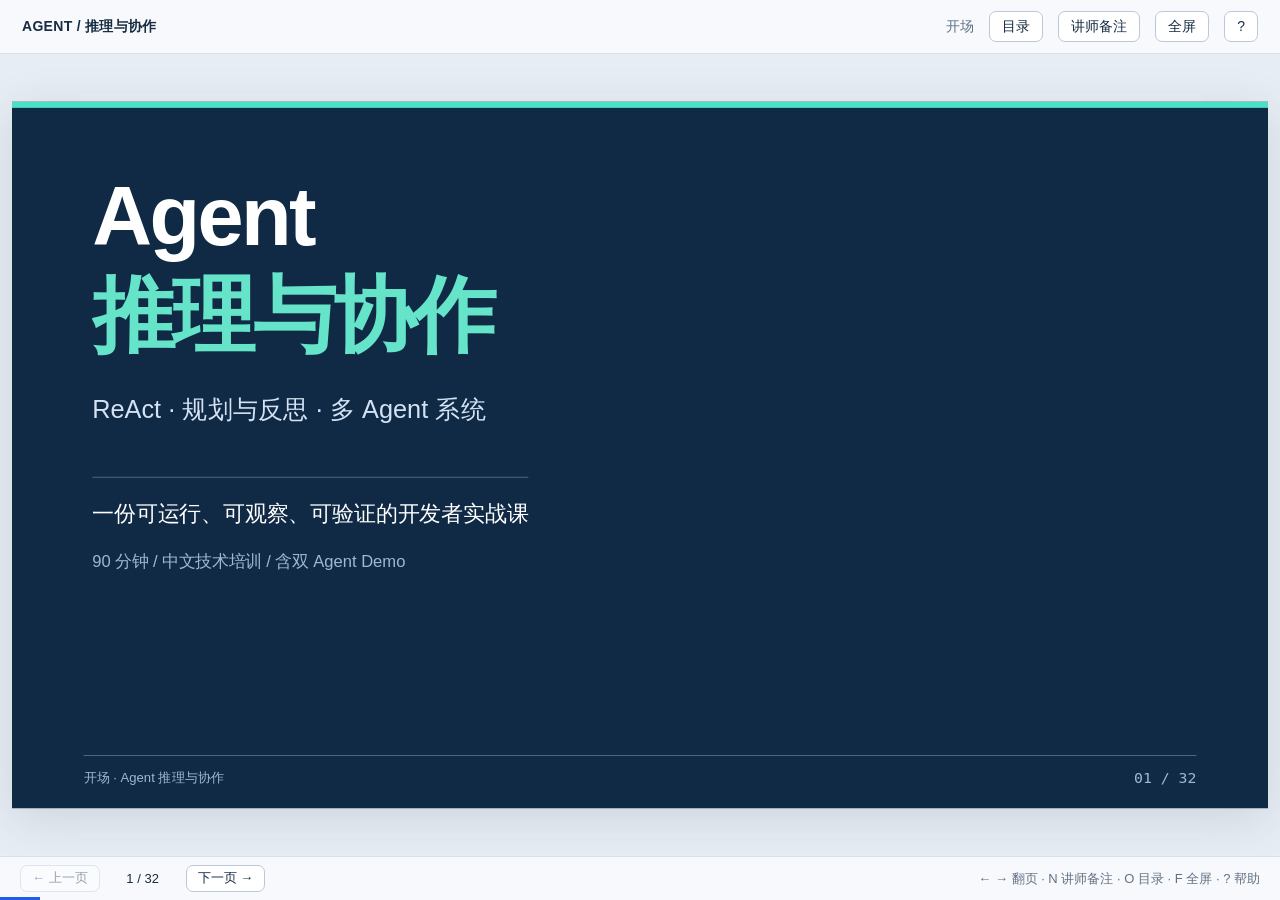
==== agent-training/index.html @ 29bb795a "Add Agent training slides and collaborative demo" ====
<!doctype html>
<html lang="zh-CN">
<head>
<meta charset="utf-8"><meta name="viewport" content="width=device-width,initial-scale=1">
<title>Agent 推理与协作 · 开发者实战课</title>
<style>
:root{--ink:#172c42;--blue:#215bea;--teal:#087f79;--muted:#627286;--line:#d7dfe8;--paper:#fff;--nav:#eef2f7;--stage-scale:1}
*{box-sizing:border-box}body{margin:0;background:#e7edf4;color:var(--ink);font-family:"Microsoft YaHei","PingFang SC","Noto Sans CJK SC",sans-serif}button,input{font:inherit}button,.file-button{border:1px solid #bac8d9;border-radius:7px;background:#fff;color:var(--ink);padding:9px 17px;cursor:pointer;font-size:18px;line-height:1.3}button:hover,.file-button:hover{background:#e9f0ff;border-color:var(--blue)}button:focus-visible,a:focus-visible,input:focus-visible{outline:3px solid #e69523;outline-offset:4px}button:disabled{opacity:.42;cursor:default}button.primary{background:var(--blue);color:white;border-color:var(--blue)}a{color:var(--blue);text-underline-offset:4px}code{font-family:Consolas,"Cascadia Code",monospace;background:#eef3f9;color:#21519c;padding:2px 6px;border-radius:3px;font-size:.88em}pre{font-size:23px;line-height:1.58;margin:18px 0 0;padding:27px 32px;background:#142c44;color:#edf4ff;border-radius:10px;white-space:pre-wrap;overflow-wrap:anywhere;tab-size:4}pre code{font:inherit;padding:0;color:inherit;background:none}h1,h2,h3,p{margin-top:0}h2{font-size:46px;line-height:1.28;margin-bottom:30px;letter-spacing:-1px}h3{font-size:29px;line-height:1.4;margin:0 0 16px}p{font-size:26px;line-height:1.65;margin-bottom:22px}small{font-size:.7em;font-weight:400}b,strong{font-weight:700}em{font-style:normal;color:var(--blue)}
.appbar{height:54px;display:flex;align-items:center;justify-content:space-between;padding:0 22px;font-size:14px;background:#f7f9fc;border-bottom:1px solid var(--line)}.brand{font-weight:700;letter-spacing:.3px}.appbar button{padding:5px 12px;font-size:14px;margin-left:6px}.bar-right{display:flex;align-items:center;gap:9px}#chapterLabel{color:var(--muted)}
#viewport{position:absolute;top:54px;bottom:44px;left:0;right:0;display:flex;align-items:center;justify-content:center;overflow:hidden}#stage{width:1440px;height:810px;flex-shrink:0;position:relative;transform:scale(var(--stage-scale));transform-origin:center;box-shadow:0 12px 50px #172c4220}.slide{position:absolute;inset:0;background:var(--paper);padding:64px 82px 64px;display:none;overflow:hidden}.slide.active{display:block}.slide::before{content:"";position:absolute;top:0;left:0;width:100%;height:7px;background:var(--blue)}.slide-content{height:627px;overflow:hidden}.slide-footer{position:absolute;bottom:25px;left:82px;right:82px;display:flex;align-items:center;justify-content:space-between;border-top:1px solid var(--line);padding-top:15px;font-size:15px;color:var(--muted);gap:20px}.slide-footer a{font-size:14px;color:var(--muted);margin-right:15px}.slide-num{font-family:Consolas,monospace;font-size:17px;white-space:nowrap}.lead{font-size:29px;line-height:1.6}.muted{color:var(--muted);font-size:22px}.foot{font-size:19px;color:var(--muted);margin-top:20px}.source-note{font-size:20px;line-height:1.6;color:#704f19;margin-top:25px}.takeaway{font-size:26px;border-left:5px solid var(--teal);padding:12px 0 12px 22px;margin-top:30px;margin-bottom:0;color:#174b54}.split{display:grid;grid-template-columns:1fr 1fr;gap:52px;margin-top:22px}.split>div{min-width:0}.split p{font-size:25px}.split pre{font-size:22px}.points{padding-left:28px;margin:22px 0 0}.points li{font-size:27px;line-height:1.62;padding-left:4px;margin-bottom:16px}.split .points li{font-size:26px}.points li::marker{color:var(--blue)}blockquote{font-size:35px;line-height:1.7;margin:28px 0 38px;padding:10px 0 10px 30px;border-left:5px solid var(--blue);font-weight:500;color:#234f89}
.cover{background:#102a45;color:white;padding:74px 92px}.cover::before{background:#4ae1c5}.cover .slide-content{height:630px}.cover-title{font-size:95px;line-height:1.2;letter-spacing:-3px;font-weight:750}.cover-title em{color:#66e4c9}.cover-sub{font-size:29px;margin-top:28px;color:#d3e2f4}.cover-line{font-size:25px;border-top:1px solid #537087;padding-top:25px;display:inline-block;margin-top:30px}.cover-meta{color:#9eb8d1;font-size:19px;margin-top:25px}.cover .slide-footer{color:#9eb8d1;border-color:#537087}.agenda{margin-top:12px}.agenda>div{display:flex;align-items:center;border-bottom:1px solid var(--line);padding:20px 0;gap:28px}.agenda span{font-size:30px;color:var(--blue);font-family:Consolas,monospace}.agenda strong{font-size:28px;flex:1}.agenda small{font-size:20px;color:var(--muted)}.agenda+p{margin-top:22px}
table{width:100%;border-collapse:collapse;margin-top:24px;font-size:24px;line-height:1.55;text-align:left}th{font-weight:600;padding:17px 18px;background:#eaf0fa;border-bottom:2px solid #9bb4df;color:#284a7d}td{padding:20px 18px;border-bottom:1px solid var(--line);vertical-align:top}tbody tr:last-child td{border-bottom:1px solid #b4c2d3}td:first-child{font-weight:600}.split table{font-size:24px;margin-top:0}.compare{font-size:23px;table-layout:fixed}.compare th:first-child{width:14%}.compare td{padding:18px 15px}.trace-table{font-size:24px}.trace-table td{padding:21px 14px}
.flow{display:flex;align-items:center;gap:20px;margin:42px 0}.node{flex:1;font-size:31px;font-weight:650;text-align:center;border-top:4px solid var(--blue);background:#f1f5fb;padding:31px 18px;line-height:1.5}.node small{font-size:21px;color:var(--muted)}.arrow{font-size:37px;color:#8195b1}.react-loop{display:flex;align-items:center;gap:23px;margin-top:48px}.react-loop>div{flex:1;padding:25px 28px;border-top:4px solid #c2d0e1;background:#f1f5fb;min-height:243px;transition:background .2s,border-color .2s}.react-loop>div.current{background:#e0f7ef;border-color:var(--teal)}.react-loop>div>span{color:var(--blue);font-family:Consolas,monospace;font-size:23px}.react-loop h3{font-size:34px;margin:12px 0}.react-loop p{font-size:25px;margin:0}.react-loop>b{font-size:35px;color:#8a9db4}.return-path{text-align:center;border-bottom:2px solid #92b6af;padding:20px;font-size:23px;color:var(--teal);margin:0 80px 24px}.interactive-line{display:flex;align-items:center;gap:22px;font-size:22px;min-height:54px}.interactive-line span{flex:1}.quiz{display:grid;gap:18px;margin-top:30px}.quiz button{text-align:left;font-size:28px;padding:24px 28px}.quiz button.correct{background:#e0f7ef;border-color:var(--teal)}.quiz button.wrong{background:#ffebe6;border-color:#c25442}.quiz-feedback{font-size:23px;color:var(--teal);margin-top:26px;min-height:70px}.revision{display:flex;align-items:center;gap:20px;margin:45px 0 35px}.revision>div{flex:1;border-top:4px solid var(--blue);padding:25px 0 0}.revision span{font:20px Consolas,monospace;color:var(--muted)}.revision h3{font-size:27px;margin-top:18px}.revision p{font-size:21px}.revision>b{color:var(--muted);font-size:30px}.memory-line{font-size:27px;color:var(--teal);border-bottom:2px solid #83b5ad;padding:0 0 24px;margin:15px 0 26px}.weak blockquote,.strong blockquote{font-size:29px;padding-left:21px;margin-top:30px}.weak{color:var(--muted)}.weak blockquote{border-color:#abb4bf;color:var(--muted)}.strong blockquote{border-color:var(--teal);color:#176458}.nest{border:2px solid #8ba9d0;padding:32px;margin-top:27px}.nest>h3{color:#234f89}.nest h3 small{font-size:23px;margin-left:20px}.nest>div{background:#edf5ff;margin:27px 0;padding:28px 30px;border-left:5px solid var(--blue)}.nest p{font-size:26px;margin:0}.nest footer{font-size:24px;color:var(--teal)}
.topology,.hierarchy{margin:40px 50px 32px;text-align:center}.top-node{background:#173d66;color:white;padding:21px 30px;font-size:29px;line-height:1.4;width:55%;margin:auto}.top-node small{font-size:21px;color:#d1e1f0}.tree-line{font-size:42px;color:#7e98b8;display:flex;justify-content:space-around;margin:8px 0}.leaves{display:flex;gap:35px}.leaves>div{flex:1;padding:23px;background:#ecf2fa;border-bottom:3px solid var(--blue);font-size:28px}.teams{display:flex;gap:50px;margin-top:42px;border-top:2px solid #86a2c4;padding-top:28px}.teams>div{flex:1;background:#edf3fa;padding:25px}.teams p{font-size:24px;margin:0}.handoff-label{font-size:26px;color:var(--teal);border-bottom:2px solid #a8c6c0;padding-bottom:23px;margin-bottom:26px}.selection>div{padding:25px 0;border-bottom:1px solid var(--line)}.selection strong{font-size:29px;display:block;margin-bottom:12px}.selection span{font-size:25px;color:var(--muted)}.checklist{list-style:none;counter-reset:check;padding:0;margin-top:30px}.checklist li{counter-increment:check;display:flex;align-items:center;gap:30px;padding:21px 0;border-bottom:1px solid var(--line)}.checklist li::before{content:"0" counter(check);font:29px Consolas;color:var(--blue)}.checklist b{font-size:28px;width:140px}.checklist span{font-size:26px}.numbers{display:flex;gap:35px;margin:26px 0 24px}.numbers>div{flex:1;border-left:3px solid var(--blue);padding-left:24px}.numbers small{display:block;font-size:21px;color:var(--muted);margin-bottom:11px}.numbers strong{font-size:49px;white-space:nowrap;letter-spacing:-1px}.numbers i{font-style:normal;font-size:25px;font-weight:400;color:var(--muted)}.numbers+table{font-size:23px}.numbers+table td{padding:14px 18px}.exercise{background:#edf4fc;border-left:5px solid var(--blue);padding:27px 30px;margin-top:20px}.exercise>span{font-size:20px;color:var(--blue)}.exercise h3{font-size:32px;margin:15px 0}.exercise p{font-size:25px;margin:0}.references{display:grid;grid-template-columns:1fr 1fr;column-gap:42px;row-gap:20px;margin-top:32px}.references>a{display:flex;gap:17px;padding:26px 0;border-bottom:1px solid var(--line);align-items:flex-start;text-decoration:none}.references span{font:23px Consolas;color:var(--muted)}.references strong{font-size:25px}.references small{display:block;font-size:20px;color:var(--muted);margin-top:13px;line-height:1.55}.references b{font-size:27px;margin-left:auto}
.demo-controls{display:flex;align-items:center;gap:13px;margin:0 0 13px;font-size:21px}.demo-controls input[type=checkbox]{width:20px;height:20px;accent-color:var(--blue)}.demo-controls label{display:flex;align-items:center;gap:7px}.file-button{position:relative;overflow:hidden;display:inline-flex}.file-button input{position:absolute;inset:0;opacity:0;width:100%;cursor:pointer}.demo-status{font-size:19px;line-height:1.5;margin:0 0 16px;color:var(--teal);min-height:28px}.demo-layout{display:grid;grid-template-columns:350px 1fr;gap:20px;height:355px}.event-list{overflow:auto;background:#edf2f8;border:1px solid #d7e0eb;padding:9px;border-radius:8px}.event-list button{display:block;width:100%;margin-bottom:7px;text-align:left;font-size:17px;padding:11px;border-color:transparent}.event-list button.selected{background:#215bea;color:white}.event-detail{min-width:0;background:#142c44;border-radius:8px;padding:18px 22px;color:#fff}.event-detail>div{font-size:22px;border-bottom:1px solid #46627d;padding-bottom:14px}.event-detail pre{height:265px;overflow:auto;font-size:19px;line-height:1.5;margin:12px 0 0;padding:0;border-radius:0}.demo-bottom{display:flex;gap:12px;align-items:center;margin-top:16px}.demo-bottom>span{margin-left:auto;font:20px Consolas;color:var(--muted)}
.bottom-bar{height:44px;position:fixed;bottom:0;left:0;right:0;background:#f7f9fc;border-top:1px solid var(--line);display:flex;align-items:center;gap:12px;padding:0 20px;font-size:13px;color:var(--muted)}.bottom-bar button{font-size:13px;padding:4px 11px}.bottom-bar .shortcuts{margin-left:auto}.progress{position:fixed;bottom:0;left:0;height:3px;background:var(--blue);transition:width .15s}#pageNumber{width:62px;text-align:center;color:var(--ink)}dialog{border:1px solid #b8c8dc;border-radius:12px;box-shadow:0 25px 80px #102a4555;padding:26px;color:var(--ink);width:min(850px,94vw);max-height:85vh}dialog::backdrop{background:#102a4599}dialog h2{font-size:24px;letter-spacing:0;margin:0}dialog header{display:flex;align-items:center;justify-content:space-between;margin-bottom:20px}dialog header button{font-size:15px}#tocList{display:grid;grid-template-columns:1fr 1fr;gap:8px}#tocList button{font-size:14px;text-align:left;padding:10px}#tocList button[aria-current=true]{background:#215bea;color:#fff}#notesText{font-size:19px;line-height:1.85;white-space:pre-wrap}#notesSources{font-size:14px;line-height:1.8;margin-top:18px}#notesSources a{display:block}.help-grid{font-size:18px;line-height:2}.hidden{display:none!important}
@media(prefers-reduced-motion:reduce){*{transition:none!important}}@media(max-width:650px){.brand{font-size:12px}.appbar{padding:0 9px}.bar-right{gap:2px}.appbar button{font-size:12px;padding:5px 8px;margin-left:3px}#chapterLabel,.shortcuts{display:none}#tocList{grid-template-columns:1fr}.bottom-bar{padding:0 8px;gap:7px}}@media print{
@page{size:15in 8.4375in;margin:0}
body{background:white}.appbar,.bottom-bar,.progress,dialog{display:none!important}
#viewport{position:static;display:block;overflow:visible}
#stage{transform:none!important;box-shadow:none;width:1440px;height:auto}
.slide,.slide.active{position:relative;display:block!important;width:1440px;height:810px;page-break-after:always;break-after:page;overflow:hidden}
.slide:last-child{page-break-after:auto;break-after:auto}
.interactive-line,.demo-controls,.demo-bottom{visibility:hidden}
*{-webkit-print-color-adjust:exact;print-color-adjust:exact;transition:none!important}
}
</style>
</head>
<body>
<header class="appbar"><div class="brand">AGENT / 推理与协作</div><div class="bar-right"><span id="chapterLabel"></span><button id="tocBtn">目录</button><button id="notesBtn">讲师备注</button><button id="fullBtn">全屏</button><button id="helpBtn" aria-label="快捷键帮助">?</button></div></header>
<div id="viewport"><main id="stage" aria-label="培训演示文稿"><section class="slide cover" aria-label="1. Agent 推理与协作"><div class="slide-content"><div class="cover-title">Agent<br><em>推理与协作</em></div><p class="cover-sub">ReAct · 规划与反思 · 多 Agent 系统</p><div class="cover-line">一份可运行、可观察、可验证的开发者实战课</div><div class="cover-meta">90 分钟 / 中文技术培训 / 含双 Agent Demo</div></div><footer class="slide-footer"><div>开场 · Agent 推理与协作</div><span class="slide-num">01 / 32</span></footer></section>
<section class="slide " aria-label="2. 本次培训的学习路径"><div class="slide-content"><h2>本次培训的学习路径</h2><div class="agenda"><div><span>01</span><strong>ReAct：看见决策循环</strong><small>25 min</small></div><div><span>02</span><strong>规划与反思：让执行可修正</strong><small>15 min</small></div><div><span>03</span><strong>多 Agent：组织角色与状态</strong><small>15 min</small></div><div><span>04</span><strong>框架选型：比较工程取舍</strong><small>10 min</small></div><div><span>05</span><strong>双 Agent：现场运行与验收</strong><small>15 min</small></div></div><p class="muted">开场 5 分钟 · 练习与讨论 5 分钟</p></div><footer class="slide-footer"><div>开场 · Agent 推理与协作</div><span class="slide-num">02 / 32</span></footer></section>
<section class="slide " aria-label="3. 贯穿案例：订单分析助手"><div class="slide-content"><h2>贯穿案例：订单分析助手</h2><p class="lead">给你一份订单 CSV，回答：<b>已完成订单的净销售额是多少？各品类表现如何？</b></p><div class="split"><div><table class=""><thead><tr><th>字段</th><th>业务含义</th></tr></thead><tbody><tr><td>gross</td><td>订单原金额</td></tr><tr><td>refund</td><td>退款金额</td></tr><tr><td>status</td><td>completed / cancelled</td></tr></tbody></table></div><div><h3>验收条件</h3><ul class="points"><li>只统计 <code>completed</code></li><li>净销售额 = <code>gross − refund</code></li><li>保留订单 ID，结论能够复算</li></ul></div></div><p class="foot">数据为合成教学样本，金额单位：人民币。</p></div><footer class="slide-footer"><div>开场 · Agent 推理与协作</div><span class="slide-num">03 / 32</span></footer></section>
<section class="slide " aria-label="4. Agent 与预定义工作流"><div class="slide-content"><h2>Agent 与预定义工作流</h2><table class=""><thead><tr><th></th><th>预定义工作流</th><th>Agent</th></tr></thead><tbody><tr><td>下一步由谁决定</td><td>开发者预先编排</td><td>模型依据状态选择动作</td></tr><tr><td>适用任务</td><td>路径稳定、规则明确</td><td>步骤随证据变化</td></tr><tr><td>执行边界</td><td>显式分支与流程</td><td>也需要工具、预算与验收边界</td></tr></tbody></table><p class="takeaway">同一个系统可以同时包含固定流程与 Agent 决策。</p></div><footer class="slide-footer"><div><a href="https://docs.langchain.com/oss/python/langchain/multi-agent" target="_blank" rel="noopener">LangChain · Multi-agent ↗</a></div><span class="slide-num">04 / 32</span></footer></section>
<section class="slide " aria-label="5. Thought–Action–Observation 循环"><div class="slide-content"><h2>Thought–Action–Observation 循环</h2><div class="react-loop"><div data-phase="0"><span>01</span><h3>Thought</h3><p>根据目标与已有证据<br>选择下一步</p></div><b>→</b><div data-phase="1"><span>02</span><h3>Action</h3><p>提交有结构的<br>工具调用请求</p></div><b>→</b><div data-phase="2"><span>03</span><h3>Observation</h3><p>读取工具返回的<br>数据或错误</p></div></div><div class="return-path">Observation 更新上下文 ↶ 下一轮 Thought</div><div class="interactive-line"><button id="reactNext">逐步演示</button><span id="reactExplain" aria-live="polite">点击按钮，观察订单任务的第一轮。</span></div><p class="takeaway">有足够证据则回答；超预算或无法继续则停止。</p></div><footer class="slide-footer"><div><a href="https://arxiv.org/abs/2210.03629" target="_blank" rel="noopener">ReAct · ICLR 2023 ↗</a></div><span class="slide-num">05 / 32</span></footer></section>
<section class="slide " aria-label="6. Thought：形成下一步决策"><div class="slide-content"><h2>Thought：形成下一步决策</h2><blockquote>“还不知道 CSV 的实际字段。先检查结构，再决定如何计算。”</blockquote><ul class="points"><li>输入：用户目标、已知证据、当前约束</li><li>输出：下一步意图与简短决策摘要</li><li>判断：为什么这个动作有助于完成任务？</li></ul><p class="foot">课堂展示的是教学决策摘要，不是模型完整内部思维。</p></div><footer class="slide-footer"><div><a href="https://arxiv.org/abs/2210.03629" target="_blank" rel="noopener">ReAct · ICLR 2023 ↗</a></div><span class="slide-num">06 / 32</span></footer></section>
<section class="slide " aria-label="7. Action：模型请求，程序执行"><div class="slide-content"><h2>Action：模型请求，程序执行</h2><div class="split"><div><pre><code>{
  &quot;tool&quot;: &quot;aggregate&quot;,
  &quot;args&quot;: {
    &quot;gross_field&quot;: &quot;gross&quot;,
    &quot;refund_field&quot;: &quot;refund&quot;,
    &quot;status&quot;: &quot;completed&quot;
  }
}</code></pre></div><div><h3>运行时的责任</h3><ul class="points"><li>校验工具名称与参数</li><li>检查权限和执行预算</li><li>调用工具并捕获结果</li><li>保留可关联的调用记录</li></ul></div></div><p class="takeaway">生成工具调用 JSON ≠ 工具已经执行成功。</p></div><footer class="slide-footer"><div><a href="https://arxiv.org/abs/2210.03629" target="_blank" rel="noopener">ReAct · ICLR 2023 ↗</a></div><span class="slide-num">07 / 32</span></footer></section>
<section class="slide " aria-label="8. Observation：把环境事实带回循环"><div class="slide-content"><h2>Observation：把环境事实带回循环</h2><div class="split"><div><h3>成功也是证据</h3><pre><code>{
  &quot;ok&quot;: true,
  &quot;fields&quot;: [&quot;order_id&quot;, &quot;category&quot;,
             &quot;gross&quot;, &quot;refund&quot;, &quot;status&quot;],
  &quot;rows&quot;: 8
}</code></pre></div><div><h3>失败同样是证据</h3><pre><code>{
  &quot;ok&quot;: false,
  &quot;error&quot;: &quot;字段 sales 不存在&quot;,
  &quot;available&quot;: [&quot;gross&quot;, &quot;refund&quot;, &quot;status&quot;]
}</code></pre></div></div><p class="takeaway">不能把工具错误改写成成功；外部文本也不能覆盖系统指令。</p></div><footer class="slide-footer"><div><a href="https://arxiv.org/abs/2210.03629" target="_blank" rel="noopener">ReAct · ICLR 2023 ↗</a></div><span class="slide-num">08 / 32</span></footer></section>
<section class="slide " aria-label="9. 一次完整的 ReAct 轨迹"><div class="slide-content"><h2>一次完整的 ReAct 轨迹</h2><table class="trace-table"><thead><tr><th>轮次</th><th>Thought 摘要</th><th>Action</th><th>Observation</th></tr></thead><tbody><tr><td>1</td><td>先核实数据结构</td><td>inspect({})</td><td>8 行；有 gross / refund</td></tr><tr><td>2</td><td>按完成状态计算净额</td><td>aggregate(…)</td><td>6 笔；净额 ¥2,650</td></tr><tr><td>3</td><td>引用结果形成报告</td><td>report({})</td><td>报告 + 订单证据</td></tr><tr><td>结束</td><td>验收条件满足</td><td>Finish</td><td>独立复算通过</td></tr></tbody></table><p class="takeaway">决策依赖上一轮返回；最终结果可以追溯到工具证据。</p></div><footer class="slide-footer"><div><a href="https://arxiv.org/abs/2210.03629" target="_blank" rel="noopener">ReAct · ICLR 2023 ↗</a></div><span class="slide-num">09 / 32</span></footer></section>
<section class="slide " aria-label="10. 最小控制循环"><div class="slide-content"><h2>最小控制循环</h2><pre><code>for step in range(MAX_STEPS):
    decision = agent.decide(goal, observations)
    if decision.is_final:
        return validate(decision.answer, evidence)

    call = validate_tool_call(decision.action)
    observation = tools.execute(call, timeout=30)
    observations.append(observation)

return stopped(&quot;预算耗尽，尚未完成&quot;)</code></pre><p class="foot">教学伪代码 · 状态更新、工具执行与终止条件由运行时落实。</p></div><footer class="slide-footer"><div><a href="https://arxiv.org/abs/2210.03629" target="_blank" rel="noopener">ReAct · ICLR 2023 ↗</a></div><span class="slide-num">10 / 32</span></footer></section>
<section class="slide " aria-label="11. 常见失败与停止策略"><div class="slide-content"><h2>常见失败与停止策略</h2><table class=""><thead><tr><th>现象</th><th>应对动作</th><th>结束条件</th></tr></thead><tbody><tr><td>参数或字段不匹配</td><td>返回 schema，修正请求</td><td>持续无进展则停止</td></tr><tr><td>工具暂时不可用</td><td>有限重试与退避</td><td>达到重试或时间预算</td></tr><tr><td>相同动作反复出现</td><td>检测重复，重新规划</td><td>无法获得新证据</td></tr><tr><td>工具结果不足</td><td>补充查询或请求信息</td><td>说明缺失，避免编造</td></tr></tbody></table><p class="takeaway">完成、失败、受控停止，是不同的状态。</p></div><footer class="slide-footer"><div><a href="https://arxiv.org/abs/2210.03629" target="_blank" rel="noopener">ReAct · ICLR 2023 ↗</a></div><span class="slide-num">11 / 32</span></footer></section>
<section class="slide " aria-label="12. 判断题：下一步应该做什么？"><div class="slide-content"><h2>判断题：下一步应该做什么？</h2><p class="lead">工具返回：<code>字段 sales 不存在；实际字段包含 gross、refund</code>。</p><div class="quiz" id="quiz"><button data-answer="a">A　继续用 sales 重试三次</button><button data-answer="b">B　结合字段证据修正调用，并重新计算</button><button data-answer="c">C　直接回复“销售额大约 3,000 元”</button></div><p id="quizFeedback" class="quiz-feedback" aria-live="polite">选择一个答案，再解释它如何利用 Observation。</p></div><footer class="slide-footer"><div><a href="https://arxiv.org/abs/2210.03629" target="_blank" rel="noopener">ReAct · ICLR 2023 ↗</a></div><span class="slide-num">12 / 32</span></footer></section>
<section class="slide " aria-label="13. Plan-and-Execute：先形成全局计划"><div class="slide-content"><h2>Plan-and-Execute：先形成全局计划</h2><div class="flow"><div class="node">Planner<br><small>分解目标与依赖</small></div><span class="arrow" aria-hidden="true">→</span><div class="node">Executor<br><small>完成当前子任务</small></div><span class="arrow" aria-hidden="true">→</span><div class="node">检查结果<br><small>完成 / 重规划</small></div></div><div class="split"><div><h3>计划回答</h3><ul class="points"><li>有哪些步骤？</li><li>步骤依赖什么？</li><li>每一步如何验收？</li></ul></div><div><h3>执行回答</h3><ul class="points"><li>当前步骤该用哪个工具？</li><li>结果是否满足条件？</li><li>需要把什么反馈给规划者？</li></ul></div></div></div><footer class="slide-footer"><div><a href="https://blog.langchain.com/planning-agents/" target="_blank" rel="noopener">LangChain · Plan-and-Execute ↗</a></div><span class="slide-num">13 / 32</span></footer></section>
<section class="slide " aria-label="14. 计划需要可执行的结构"><div class="slide-content"><h2>计划需要可执行的结构</h2><table class=""><thead><tr><th>ID</th><th>任务</th><th>依赖</th><th>完成标准</th></tr></thead><tbody><tr><td>S1</td><td>检查 CSV 结构</td><td>—</td><td>取得真实字段与行数</td></tr><tr><td>S2</td><td>计算净额与品类汇总</td><td>S1</td><td>有过滤口径、金额和订单 ID</td></tr><tr><td>S3</td><td>生成经营报告</td><td>S2</td><td>结论引用工具证据</td></tr></tbody></table><pre><code>{&quot;plan_version&quot;: 1, &quot;step_id&quot;: &quot;S2&quot;, &quot;status&quot;: &quot;pending&quot;, &quot;depends_on&quot;: [&quot;S1&quot;]}</code></pre><p class="foot">只有依赖满足的步骤才可执行；计划版本用于关联后续反馈。</p></div><footer class="slide-footer"><div><a href="https://blog.langchain.com/planning-agents/" target="_blank" rel="noopener">LangChain · Plan-and-Execute ↗</a></div><span class="slide-num">14 / 32</span></footer></section>
<section class="slide " aria-label="15. 什么时候重新规划？"><div class="slide-content"><h2>什么时候重新规划？</h2><div class="revision"><div><span>PLAN v1</span><h3>S2：按 sales 汇总</h3><p>未验证的字段假设</p></div><b>→</b><div><span>OBSERVATION</span><h3>sales 不存在</h3><p>环境反馈推翻原假设</p></div><b>→</b><div><span>PLAN v2</span><h3>S2：按 gross − refund</h3><p>保留已完成的 S1</p></div></div><ul class="points"><li>原假设被证据推翻</li><li>子任务产物不满足验收条件</li><li>目标或约束发生变化</li></ul></div><footer class="slide-footer"><div><a href="https://blog.langchain.com/planning-agents/" target="_blank" rel="noopener">LangChain · Plan-and-Execute ↗</a></div><span class="slide-num">15 / 32</span></footer></section>
<section class="slide " aria-label="16. Reflexion：把反馈变成可用经验"><div class="slide-content"><h2>Reflexion：把反馈变成可用经验</h2><div class="flow"><div class="node">Actor<br><small>完成一次尝试</small></div><span class="arrow" aria-hidden="true">→</span><div class="node">Evaluator<br><small>返回具体反馈</small></div><span class="arrow" aria-hidden="true">→</span><div class="node">Reflection<br><small>总结可执行修正</small></div></div><div class="memory-line">反思写入 episodic memory → 下一次尝试读取</div><p class="lead"><b>更新的是上下文中的语言记忆，不是模型权重。</b></p><p class="muted">反馈可以来自测试、环境得分、工具错误或其他评价信号。</p></div><footer class="slide-footer"><div><a href="https://arxiv.org/abs/2303.11366" target="_blank" rel="noopener">Reflexion · NeurIPS 2023 ↗</a></div><span class="slide-num">16 / 32</span></footer></section>
<section class="slide " aria-label="17. 有用的反思必须改变下一次行动"><div class="slide-content"><h2>有用的反思必须改变下一次行动</h2><div class="split"><div><div class="weak"><h3>信息不足的反思</h3><blockquote>“这次失败了，下次认真一点。”</blockquote><p>没有原因、证据或可执行修正。</p></div></div><div><div class="strong"><h3>可执行的反思</h3><blockquote>“把 sales 当成字段是未经验证的假设。下次依据 inspect 的实际字段，用 gross − refund 计算。”</blockquote></div></div></div><p class="takeaway">检查反思质量：失败点 → 支持证据 → 修正动作 → 再次验收。</p></div><footer class="slide-footer"><div><a href="https://arxiv.org/abs/2303.11366" target="_blank" rel="noopener">Reflexion · NeurIPS 2023 ↗</a></div><span class="slide-num">17 / 32</span></footer></section>
<section class="slide " aria-label="18. 三种机制可以嵌套组合"><div class="slide-content"><h2>三种机制可以嵌套组合</h2><div class="nest"><h3>Plan-and-Execute <small>全局：目标 → 子任务 → 验收</small></h3><div><h3>ReAct <small>局部：Thought → Action → Observation</small></h3><p>执行当前子任务，随工具证据选择下一步</p></div><footer>失败反馈 → Reflexion → 记忆 → 修订计划或下一次尝试</footer></div><p class="takeaway">规划提供结构，ReAct 连接环境，Reflexion 保留可复用的失败经验。</p></div><footer class="slide-footer"><div><a href="https://arxiv.org/abs/2210.03629" target="_blank" rel="noopener">ReAct · ICLR 2023 ↗</a><a href="https://blog.langchain.com/planning-agents/" target="_blank" rel="noopener">LangChain · Plan-and-Execute ↗</a><a href="https://arxiv.org/abs/2303.11366" target="_blank" rel="noopener">Reflexion · NeurIPS 2023 ↗</a></div><span class="slide-num">18 / 32</span></footer></section>
<section class="slide " aria-label="19. 什么时候值得拆成多个 Agent？"><div class="slide-content"><h2>什么时候值得拆成多个 Agent？</h2><div class="split"><div><h3>拆分的理由</h3><ul class="points"><li>知识、工具或权限边界不同</li><li>子任务可独立交付与验收</li><li>需要不同上下文或评价视角</li></ul></div><div><h3>需要付出的代价</h3><ul class="points"><li>更多模型调用与上下文传递</li><li>协调、重试与状态合并</li><li>更难定位错误与控制延迟</li></ul></div></div><p class="takeaway">先证明单 Agent 的瓶颈，再用多 Agent 解决具体问题。</p></div><footer class="slide-footer"><div><a href="https://docs.langchain.com/oss/python/langchain/multi-agent" target="_blank" rel="noopener">LangChain · Multi-agent ↗</a></div><span class="slide-num">19 / 32</span></footer></section>
<section class="slide " aria-label="20. Supervisor：集中分派与汇总"><div class="slide-content"><h2>Supervisor：集中分派与汇总</h2><div class="topology"><div class="top-node">Supervisor<br><small>分派任务 · 判断完成 · 汇总结果</small></div><div class="tree-line">↓<span>↓</span>↓</div><div class="leaves"><div>研究 Agent</div><div>数据 Agent</div><div>写作 Agent</div></div></div><div class="split"><div><p class=""><b>适合：</b>任务分工明确、需要统一出口。</p></div><div><p class=""><b>代价：</b>中央决策可能成为瓶颈；汇总时可能丢失细节。</p></div></div><p class="foot">返回结构化产物和证据引用，减少只靠对话转述。</p></div><footer class="slide-footer"><div><a href="https://docs.langchain.com/oss/python/langchain/multi-agent" target="_blank" rel="noopener">LangChain · Multi-agent ↗</a></div><span class="slide-num">20 / 32</span></footer></section>
<section class="slide " aria-label="21. 层次化：把团队作为协作单元"><div class="slide-content"><h2>层次化：把团队作为协作单元</h2><div class="hierarchy"><div class="top-node">总协调 Agent</div><div class="teams"><div><h3>研究组长</h3><p>检索 Agent　↔　核验 Agent</p></div><div><h3>交付组长</h3><p>编码 Agent　↔　测试 Agent</p></div></div></div><ul class="points"><li>上层分解跨团队目标，下层处理领域细节</li><li>团队间交换产物契约，减少传递完整历史</li><li>限制深度与调用预算，避免逐层放大成本</li></ul></div><footer class="slide-footer"><div><a href="https://docs.langchain.com/oss/python/langchain/multi-agent" target="_blank" rel="noopener">LangChain · Multi-agent ↗</a></div><span class="slide-num">21 / 32</span></footer></section>
<section class="slide " aria-label="22. Swarm：通过交接转移控制权"><div class="slide-content"><h2>Swarm：通过交接转移控制权</h2><div class="flow"><div class="node">接待 Agent</div><span class="arrow" aria-hidden="true">→</span><div class="node">领域 Agent</div><span class="arrow" aria-hidden="true">→</span><div class="node">处理 Agent</div></div><div class="handoff-label">handoff = 目标角色 + 当前任务 + 必要上下文 + 返回约定</div><div class="split"><div><h3>适用场景</h3><p class="">下一位专家随对话与任务状态变化，例如多领域服务。</p></div><div><h3>设计重点</h3><p class="">限制交接次数，定义状态归属，避免 A ↔ B 循环转交。</p></div></div><p class="foot">此处 Swarm 指协作模式；不等同于某个同名 SDK，也不表示必须全连接或并行。</p></div><footer class="slide-footer"><div><a href="https://docs.langchain.com/oss/python/langchain/multi-agent" target="_blank" rel="noopener">LangChain · Multi-agent ↗</a></div><span class="slide-num">22 / 32</span></footer></section>
<section class="slide " aria-label="23. Agent 间通信：用消息契约接力"><div class="slide-content"><h2>Agent 间通信：用消息契约接力</h2><div class="split"><div><pre><code>{
  &quot;run_id&quot;: &quot;run-01&quot;,
  &quot;task_id&quot;: &quot;S2&quot;,
  &quot;from&quot;: &quot;executor&quot;,
  &quot;to&quot;: &quot;planner&quot;,
  &quot;plan_version&quot;: 1,
  &quot;status&quot;: &quot;failed&quot;,
  &quot;error&quot;: &quot;unknown field: sales&quot;,
  &quot;evidence_ref&quot;: &quot;E09&quot;
}</code></pre></div><div><h3>接收方应该知道</h3><ul class="points"><li>这是哪次运行、哪个任务？</li><li>对应哪个计划版本？</li><li>结果、错误和证据在哪里？</li><li>应继续、修订还是停止？</li></ul></div></div></div><footer class="slide-footer"><div><a href="https://docs.langchain.com/oss/python/langchain/multi-agent" target="_blank" rel="noopener">LangChain · Multi-agent ↗</a></div><span class="slide-num">23 / 32</span></footer></section>
<section class="slide " aria-label="24. 共享状态：先定义谁能写什么"><div class="slide-content"><h2>共享状态：先定义谁能写什么</h2><table class=""><thead><tr><th>状态字段</th><th>主要写入者</th><th>合并或更新原则</th></tr></thead><tbody><tr><td>plan / plan_version</td><td>规划 Agent</td><td>以新版本替换，保留事件历史</td></tr><tr><td>observations / artifacts</td><td>执行运行时</td><td>追加证据，避免覆盖其他任务</td></tr><tr><td>reflection memory</td><td>规划 Agent</td><td>记录反馈、修正与适用范围</td></tr><tr><td>status / verified</td><td>调度器与校验器</td><td>统一结束条件，校验后才完成</td></tr></tbody></table><p class="takeaway">并发写入同一字段时，需要 reducer、版本检查或锁；聊天记录不替代状态模型。</p></div><footer class="slide-footer"><div><a href="https://docs.langchain.com/oss/python/langgraph/graph-api" target="_blank" rel="noopener">LangGraph · Graph API ↗</a></div><span class="slide-num">24 / 32</span></footer></section>
<section class="slide " aria-label="25. AutoGen / MetaGPT / LangGraph"><div class="slide-content"><h2>AutoGen / MetaGPT / LangGraph</h2><table class="compare"><thead><tr><th>维度</th><th>AutoGen</th><th>MetaGPT</th><th>LangGraph</th></tr></thead><tbody><tr><td>核心抽象</td><td>Agent、消息、团队</td><td>Role、Action、SOP</td><td>State、Node、Edge</td></tr><tr><td>常见用途</td><td>对话式团队与事件协作</td><td>按角色组织复杂交付</td><td>显式状态与可恢复编排</td></tr><tr><td>需重点掌握</td><td>终止、路由、API 代际</td><td>角色产物与流程约束</td><td>状态更新、分支与检查点</td></tr><tr><td>选型代价</td><td>维护现状与迁移路径</td><td>框架流程和依赖适配</td><td>显式编排带来更多设计工作</td></tr></tbody></table><p class="source-note">核对日期：2026-09-10。AutoGen 官方仓库已标注维护模式，新项目建议评估 Microsoft Agent Framework。</p></div><footer class="slide-footer"><div><a href="https://github.com/microsoft/autogen" target="_blank" rel="noopener">AutoGen · 官方仓库 ↗</a><a href="https://github.com/FoundationAgents/MetaGPT" target="_blank" rel="noopener">MetaGPT · 官方仓库 ↗</a><a href="https://docs.langchain.com/oss/python/langgraph/overview" target="_blank" rel="noopener">LangGraph · 官方概览 ↗</a></div><span class="slide-num">25 / 32</span></footer></section>
<section class="slide " aria-label="26. 按照项目约束做选择"><div class="slide-content"><h2>按照项目约束做选择</h2><div class="selection"><div><strong>显式状态、分支、暂停恢复</strong><span>优先评估 LangGraph；设计检查点与副作用幂等。</span></div><div><strong>角色驱动、SOP 与交付产物</strong><span>评估 MetaGPT；确认流程适配与依赖环境。</span></div><div><strong>已有 AutoGen 系统或教学研究</strong><span>理解当前 API；新项目同步评估官方后继框架。</span></div></div><p class="takeaway">固定、短小、低变动任务，也可以直接使用函数与普通工作流。</p></div><footer class="slide-footer"><div><a href="https://github.com/microsoft/autogen" target="_blank" rel="noopener">AutoGen · 官方仓库 ↗</a><a href="https://github.com/FoundationAgents/MetaGPT" target="_blank" rel="noopener">MetaGPT · 官方仓库 ↗</a><a href="https://docs.langchain.com/oss/python/langgraph/overview" target="_blank" rel="noopener">LangGraph · 官方概览 ↗</a></div><span class="slide-num">26 / 32</span></footer></section>
<section class="slide " aria-label="27. 落地前的五个检查点"><div class="slide-content"><h2>落地前的五个检查点</h2><ol class="checklist"><li><b>正确性</b><span>有可复算的结果和独立验收</span></li><li><b>可控性</b><span>工具白名单、参数验证、权限边界</span></li><li><b>可终止</b><span>轮次、时间、费用与无进展阈值</span></li><li><b>可观察</b><span>任务、动作、证据与计划版本可关联</span></li><li><b>可恢复</b><span>检查点、幂等与部分成功处理</span></li></ol></div><footer class="slide-footer"><div>框架选型 · Agent 推理与协作</div><span class="slide-num">27 / 32</span></footer></section>
<section class="slide " aria-label="28. 双 Agent：规划与执行的职责边界"><div class="slide-content"><h2>双 Agent：规划与执行的职责边界</h2><div class="flow"><div class="node">规划 Agent<br><small>计划 + 反思 + 修订</small></div><span class="arrow" aria-hidden="true">→</span><div class="node">共享任务状态<br><small>计划版本 / 证据 / 记忆</small></div><span class="arrow" aria-hidden="true">→</span><div class="node">执行 Agent<br><small>当前步骤 + 工具选择</small></div></div><pre><code>python demo/server.py
# 浏览器打开 http://127.0.0.1:8765

# 也可直接在终端运行：
python demo/agents.py --inject-failure</code></pre><p class="source-note">默认：规则模拟模型决策 + 真实 CSV 工具执行。可选 Ollama 模式接入本地真实模型。</p></div><footer class="slide-footer"><div>现场 Demo · Agent 推理与协作</div><span class="slide-num">28 / 32</span></footer></section>
<section class="slide " aria-label="29. 现场运行：观察一次失败与修正"><div class="slide-content"><h2>现场运行：观察一次失败与修正</h2><div class="demo-controls"><label><input id="inject" type="checkbox" checked> 注入一次字段错误</label><button id="runDemo" class="primary">运行 Python Demo</button><button id="replayDemo">加载教学回放</button><label class="file-button">导入轨迹<input id="traceFile" type="file" accept=".json,application/json"></label></div><p id="demoStatus" class="demo-status" role="status">尚未运行。直接打开 HTML 时可使用已验证轨迹回放。</p><div class="demo-layout"><div class="event-list" id="eventList"></div><div class="event-detail"><div id="eventHeading">选择或逐步播放事件</div><pre id="eventPayload">运行后查看计划、动作、Observation 与反思。</pre></div></div><div class="demo-bottom"><button id="stepDemo" disabled>下一事件</button><button id="playDemo" disabled>自动播放</button><button id="downloadTrace" disabled>下载轨迹</button><span id="eventCounter">0 / 0</span></div></div><footer class="slide-footer"><div>现场 Demo · Agent 推理与协作</div><span class="slide-num">29 / 32</span></footer></section>
<section class="slide " aria-label="30. 结果验收与代码定位"><div class="slide-content"><h2>结果验收与代码定位</h2><div class="numbers"><div><small>已完成订单</small><strong>6 <i>笔</i></strong></div><div><small>净销售额</small><strong>¥2,650</strong></div><div><small>办公 / 数码</small><strong>1,450 <i>/</i> 1,200</strong></div></div><table class=""><thead><tr><th>代码入口</th><th>现场查看什么</th></tr></thead><tbody><tr><td>PlannerAgent.plan()</td><td>失败反馈如何形成反思与新计划</td></tr><tr><td>ExecutorAgent.decide()</td><td>当前步骤如何选择工具</td></tr><tr><td>ToolBox.call()</td><td>过滤、退款、字段校验如何执行</td></tr><tr><td>run() / verify()</td><td>状态如何流转，结果如何独立复算</td></tr></tbody></table><p class="foot">试一试：<code>python demo/agents.py --max-steps 1</code> → 受控停止，不输出成功报告。</p></div><footer class="slide-footer"><div>现场 Demo · Agent 推理与协作</div><span class="slide-num">30 / 32</span></footer></section>
<section class="slide " aria-label="31. 把机制迁移到你的任务"><div class="slide-content"><h2>把机制迁移到你的任务</h2><div class="exercise"><span>课后练习</span><h3>加入“地区维度”，并让错误可以被定位</h3><p>扩展数据与验收条件 → 调整计划 → 添加工具参数 → 测试失败修正</p></div><ul class="points"><li>什么步骤值得成为独立 Agent？</li><li>哪些证据必须写进共享状态？</li><li>如果评价器也错了，怎样避免错误反思？</li></ul><p class="takeaway">练习说明与参考解法见 README；先定义成功标准，再增加角色。</p></div><footer class="slide-footer"><div>练习与讨论 · Agent 推理与协作</div><span class="slide-num">31 / 32</span></footer></section>
<section class="slide " aria-label="32. 继续阅读与复习"><div class="slide-content"><h2>继续阅读与复习</h2><div class="references"><a href="https://arxiv.org/abs/2210.03629" target="_blank" rel="noopener"><span>01</span><div><strong>ReAct · ICLR 2023</strong><small>推理与行动交错的原始论文</small></div><b>↗</b></a><a href="https://arxiv.org/abs/2303.11366" target="_blank" rel="noopener"><span>02</span><div><strong>Reflexion · NeurIPS 2023</strong><small>语言反馈、反思与情景记忆</small></div><b>↗</b></a><a href="https://blog.langchain.com/planning-agents/" target="_blank" rel="noopener"><span>03</span><div><strong>LangChain · Plan-and-Execute</strong><small>规划者与执行器的架构示例</small></div><b>↗</b></a><a href="https://github.com/microsoft/autogen" target="_blank" rel="noopener"><span>04</span><div><strong>AutoGen · 官方仓库</strong><small>当前维护状态、AgentChat 与迁移提示</small></div><b>↗</b></a><a href="https://github.com/FoundationAgents/MetaGPT" target="_blank" rel="noopener"><span>05</span><div><strong>MetaGPT · 官方仓库</strong><small>角色、Action 与 SOP</small></div><b>↗</b></a><a href="https://docs.langchain.com/oss/python/langgraph/overview" target="_blank" rel="noopener"><span>06</span><div><strong>LangGraph · 官方概览</strong><small>状态图、持久执行与人工介入</small></div><b>↗</b></a></div><p class="foot">资料核对：2026-09-10 · 论文机制、框架特性与本课程工程建议已区分。</p></div><footer class="slide-footer"><div><a href="https://arxiv.org/abs/2210.03629" target="_blank" rel="noopener">ReAct · ICLR 2023 ↗</a><a href="https://arxiv.org/abs/2303.11366" target="_blank" rel="noopener">Reflexion · NeurIPS 2023 ↗</a><a href="https://blog.langchain.com/planning-agents/" target="_blank" rel="noopener">LangChain · Plan-and-Execute ↗</a><a href="https://github.com/microsoft/autogen" target="_blank" rel="noopener">AutoGen · 官方仓库 ↗</a><a href="https://github.com/FoundationAgents/MetaGPT" target="_blank" rel="noopener">MetaGPT · 官方仓库 ↗</a><a href="https://docs.langchain.com/oss/python/langgraph/overview" target="_blank" rel="noopener">LangGraph · 官方概览 ↗</a></div><span class="slide-num">32 / 32</span></footer></section></main></div>
<footer class="bottom-bar"><button id="prevBtn" aria-label="上一页">← 上一页</button><span id="pageNumber" aria-live="polite"></span><button id="nextBtn" aria-label="下一页">下一页 →</button><span class="shortcuts">← → 翻页 · N 讲师备注 · O 目录 · F 全屏 · ? 帮助</span></footer><div class="progress" id="progress"></div>
<dialog id="tocDialog"><header><h2>课程目录</h2><button data-close="tocDialog">关闭</button></header><div id="tocList"></div></dialog>
<dialog id="notesDialog"><header><h2 id="notesTitle">讲师备注</h2><button data-close="notesDialog">关闭</button></header><div id="notesText"></div><div id="notesSources"></div></dialog>
<dialog id="helpDialog"><header><h2>演示操作</h2><button data-close="helpDialog">关闭</button></header><div class="help-grid">← / ↑ / PageUp：上一页<br>→ / ↓ / 空格 / PageDown：下一页<br>Home / End：第一页 / 最后一页<br>O：目录　N：讲师备注　F：全屏<br>Esc：关闭弹窗或退出全屏<br>Ctrl+P：打印讲义（每页一张）<br><br>第 5 页：点击演示 ReAct 循环<br>第 12 页：互动判断题<br>第 29 页：本地 Python 运行、教学回放、JSON 轨迹导入<br><br>讲师备注会显示在当前屏幕，投影时请注意观众可见。</div></dialog>
<script>
'use strict';
const COURSE=[{"chapter": "开场", "title": "Agent 推理与协作", "body": "\u003cdiv class=\"cover-title\">Agent\u003cbr>\u003cem>推理与协作\u003c/em>\u003c/div>\u003cp class=\"cover-sub\">ReAct · 规划与反思 · 多 Agent 系统\u003c/p>\u003cdiv class=\"cover-line\">一份可运行、可观察、可验证的开发者实战课\u003c/div>\u003cdiv class=\"cover-meta\">90 分钟 / 中文技术培训 / 含双 Agent Demo\u003c/div>", "notes": "【开场，1 分钟】今天研究 Agent 怎样决定下一步、怎样从工具拿到证据，以及多个角色如何接力完成任务。重点是 ReAct。请学员带着一个问题听：如果某一步失败，我怎样判断问题出在模型决策、工具还是编排？培训默认大家了解 Python 函数与基本 LLM 调用，但不要求使用过任何 Agent 框架。说明课程以同一份合成订单数据贯穿，不把演示样本当作真实业务结论。", "sources": [], "layout": "cover"}, {"chapter": "开场", "title": "本次培训的学习路径", "body": "\u003cdiv class=\"agenda\">\u003cdiv>\u003cspan>01\u003c/span>\u003cstrong>ReAct：看见决策循环\u003c/strong>\u003csmall>25 min\u003c/small>\u003c/div>\u003cdiv>\u003cspan>02\u003c/span>\u003cstrong>规划与反思：让执行可修正\u003c/strong>\u003csmall>15 min\u003c/small>\u003c/div>\u003cdiv>\u003cspan>03\u003c/span>\u003cstrong>多 Agent：组织角色与状态\u003c/strong>\u003csmall>15 min\u003c/small>\u003c/div>\u003cdiv>\u003cspan>04\u003c/span>\u003cstrong>框架选型：比较工程取舍\u003c/strong>\u003csmall>10 min\u003c/small>\u003c/div>\u003cdiv>\u003cspan>05\u003c/span>\u003cstrong>双 Agent：现场运行与验收\u003c/strong>\u003csmall>15 min\u003c/small>\u003c/div>\u003c/div>\u003cp class=\"muted\">开场 5 分钟 · 练习与讨论 5 分钟\u003c/p>", "notes": "【2 分钟】先预告学习结果：能画出 Thought–Action–Observation，能区分局部动作和全局计划，能设计失败修正，能解释三类协作架构，最后能跑通双 Agent 的任务。ReAct 占最多时间，因为它既能独立运行，也可以放进规划执行体系的执行器中。介绍 90 分钟分配；若只有 60 分钟，合并 6–8 页、简讲 14 和 23–24 页，保留完整 Demo。", "sources": [], "layout": ""}, {"chapter": "开场", "title": "贯穿案例：订单分析助手", "body": "\u003cp class=\"lead\">给你一份订单 CSV，回答：\u003cb>已完成订单的净销售额是多少？各品类表现如何？\u003c/b>\u003c/p>\u003cdiv class=\"split\">\u003cdiv>\u003ctable class=\"\">\u003cthead>\u003ctr>\u003cth>字段\u003c/th>\u003cth>业务含义\u003c/th>\u003c/tr>\u003c/thead>\u003ctbody>\u003ctr>\u003ctd>gross\u003c/td>\u003ctd>订单原金额\u003c/td>\u003c/tr>\u003ctr>\u003ctd>refund\u003c/td>\u003ctd>退款金额\u003c/td>\u003c/tr>\u003ctr>\u003ctd>status\u003c/td>\u003ctd>completed / cancelled\u003c/td>\u003c/tr>\u003c/tbody>\u003c/table>\u003c/div>\u003cdiv>\u003ch3>验收条件\u003c/h3>\u003cul class=\"points\">\u003cli>只统计 \u003ccode>completed\u003c/code>\u003c/li>\u003cli>净销售额 = \u003ccode>gross − refund\u003c/code>\u003c/li>\u003cli>保留订单 ID，结论能够复算\u003c/li>\u003c/ul>\u003c/div>\u003c/div>\u003cp class=\"foot\">数据为合成教学样本，金额单位：人民币。\u003c/p>", "notes": "【2 分钟】先让学员说出任务里容易遗漏的条件：取消订单是否计入？退款如何处理？净销售额是不是利润？把这些转成可检验的成功标准，而不是只要求生成一段漂亮中文。告知数据有 8 行，但先不公布正确答案；后面用真实工具算出来。强调工具与校验器负责数值，模型可以负责选择动作和解释结果。", "sources": [], "layout": ""}, {"chapter": "ReAct", "title": "Agent 与预定义工作流", "body": "\u003ctable class=\"\">\u003cthead>\u003ctr>\u003cth>\u003c/th>\u003cth>预定义工作流\u003c/th>\u003cth>Agent\u003c/th>\u003c/tr>\u003c/thead>\u003ctbody>\u003ctr>\u003ctd>下一步由谁决定\u003c/td>\u003ctd>开发者预先编排\u003c/td>\u003ctd>模型依据状态选择动作\u003c/td>\u003c/tr>\u003ctr>\u003ctd>适用任务\u003c/td>\u003ctd>路径稳定、规则明确\u003c/td>\u003ctd>步骤随证据变化\u003c/td>\u003c/tr>\u003ctr>\u003ctd>执行边界\u003c/td>\u003ctd>显式分支与流程\u003c/td>\u003ctd>也需要工具、预算与验收边界\u003c/td>\u003c/tr>\u003c/tbody>\u003c/table>\u003cp class=\"takeaway\">同一个系统可以同时包含固定流程与 Agent 决策。\u003c/p>", "notes": "【2 分钟】先澄清词义：函数叫 Agent 并不自动产生智能；关键在于是否有依据状态作决策的机制。固定的 CSV 计算本身用程序更直接，选它做案例是为了让证据可核对。生产系统经常混合二者，例如先固定鉴权，再让模型选查询工具，最后由确定性规则验收。提问：如果只需要每晚固定汇总订单，真的需要多 Agent 吗？预期回答是不一定。", "sources": [["LangChain · Multi-agent", "https://docs.langchain.com/oss/python/langchain/multi-agent"]], "layout": ""}, {"chapter": "ReAct", "title": "Thought–Action–Observation 循环", "body": "\u003cdiv class=\"react-loop\">\u003cdiv data-phase=\"0\">\u003cspan>01\u003c/span>\u003ch3>Thought\u003c/h3>\u003cp>根据目标与已有证据\u003cbr>选择下一步\u003c/p>\u003c/div>\u003cb>→\u003c/b>\u003cdiv data-phase=\"1\">\u003cspan>02\u003c/span>\u003ch3>Action\u003c/h3>\u003cp>提交有结构的\u003cbr>工具调用请求\u003c/p>\u003c/div>\u003cb>→\u003c/b>\u003cdiv data-phase=\"2\">\u003cspan>03\u003c/span>\u003ch3>Observation\u003c/h3>\u003cp>读取工具返回的\u003cbr>数据或错误\u003c/p>\u003c/div>\u003c/div>\u003cdiv class=\"return-path\">Observation 更新上下文 ↶ 下一轮 Thought\u003c/div>\u003cdiv class=\"interactive-line\">\u003cbutton id=\"reactNext\">逐步演示\u003c/button>\u003cspan id=\"reactExplain\" aria-live=\"polite\">点击按钮，观察订单任务的第一轮。\u003c/span>\u003c/div>\u003cp class=\"takeaway\">有足够证据则回答；超预算或无法继续则停止。\u003c/p>", "notes": "【4 分钟，重点】逐次点击按钮。第一次显示决策摘要：不知道字段，先检查；第二次是 inspect({})；第三次得到真实字段列表。再点一次，说明新的 Thought 必须利用 Observation，而不是机械重复最初请求。ReAct 原始论文强调推理与行动交错，行动能访问外部环境，证据反过来修订计划。图中环不是无限循环：右侧必须有成功出口与受控停止出口。可请学员复述三步分别由模型还是运行时负责。", "sources": [["ReAct · ICLR 2023", "https://arxiv.org/abs/2210.03629"]], "layout": ""}, {"chapter": "ReAct", "title": "Thought：形成下一步决策", "body": "\u003cblockquote>“还不知道 CSV 的实际字段。先检查结构，再决定如何计算。”\u003c/blockquote>\u003cul class=\"points\">\u003cli>输入：用户目标、已知证据、当前约束\u003c/li>\u003cli>输出：下一步意图与简短决策摘要\u003c/li>\u003cli>判断：为什么这个动作有助于完成任务？\u003c/li>\u003c/ul>\u003cp class=\"foot\">课堂展示的是教学决策摘要，不是模型完整内部思维。\u003c/p>", "notes": "【2 分钟】Thought 的价值是把目标与动作联系起来，不是要求模型输出越长越好的思维文本。现代应用往往只记录可审计的简短说明、动作和证据，不需要暴露完整内部推理。这里的引用是人为编写的教学摘要。区分“应该检查字段”与“字段一定叫 sales”：前者是合理行动意图，后者是还未验证的假设。请学员说出此时已知和未知的内容。", "sources": [["ReAct · ICLR 2023", "https://arxiv.org/abs/2210.03629"]], "layout": ""}, {"chapter": "ReAct", "title": "Action：模型请求，程序执行", "body": "\u003cdiv class=\"split\">\u003cdiv>\u003cpre>\u003ccode>{\n  &quot;tool&quot;: &quot;aggregate&quot;,\n  &quot;args&quot;: {\n    &quot;gross_field&quot;: &quot;gross&quot;,\n    &quot;refund_field&quot;: &quot;refund&quot;,\n    &quot;status&quot;: &quot;completed&quot;\n  }\n}\u003c/code>\u003c/pre>\u003c/div>\u003cdiv>\u003ch3>运行时的责任\u003c/h3>\u003cul class=\"points\">\u003cli>校验工具名称与参数\u003c/li>\u003cli>检查权限和执行预算\u003c/li>\u003cli>调用工具并捕获结果\u003c/li>\u003cli>保留可关联的调用记录\u003c/li>\u003c/ul>\u003c/div>\u003c/div>\u003cp class=\"takeaway\">生成工具调用 JSON ≠ 工具已经执行成功。\u003c/p>", "notes": "【3 分钟】逐项解释工具名、字段和过滤条件。模型只提出请求，宿主程序负责真正执行。一个完整工具定义不仅有名称，还应包含参数 schema、用途与返回值。本例只允许 inspect、aggregate、report，不接收文件路径，也不执行模型生成的任意代码。问学员：模型回复“我已经读取了 CSV”算不算成功？答案要看实际工具返回与日志。", "sources": [["ReAct · ICLR 2023", "https://arxiv.org/abs/2210.03629"]], "layout": ""}, {"chapter": "ReAct", "title": "Observation：把环境事实带回循环", "body": "\u003cdiv class=\"split\">\u003cdiv>\u003ch3>成功也是证据\u003c/h3>\u003cpre>\u003ccode>{\n  &quot;ok&quot;: true,\n  &quot;fields&quot;: [&quot;order_id&quot;, &quot;category&quot;,\n             &quot;gross&quot;, &quot;refund&quot;, &quot;status&quot;],\n  &quot;rows&quot;: 8\n}\u003c/code>\u003c/pre>\u003c/div>\u003cdiv>\u003ch3>失败同样是证据\u003c/h3>\u003cpre>\u003ccode>{\n  &quot;ok&quot;: false,\n  &quot;error&quot;: &quot;字段 sales 不存在&quot;,\n  &quot;available&quot;: [&quot;gross&quot;, &quot;refund&quot;, &quot;status&quot;]\n}\u003c/code>\u003c/pre>\u003c/div>\u003c/div>\u003cp class=\"takeaway\">不能把工具错误改写成成功；外部文本也不能覆盖系统指令。\u003c/p>", "notes": "【3 分钟】这两个 JSON 是精简示意，实际日志可以包含更多字段。成功返回让模型知道能用什么；错误告诉模型当前策略哪里不成立。错误应保留具体原因和恢复所需的信息。外部网页或文档即使写着“忽略规则”，仍然只是待分析数据。Observation 也可能过时、为空或不完整，因此需要来源、时间与状态，而不是把任何工具文本都当作真理。", "sources": [["ReAct · ICLR 2023", "https://arxiv.org/abs/2210.03629"]], "layout": ""}, {"chapter": "ReAct", "title": "一次完整的 ReAct 轨迹", "body": "\u003ctable class=\"trace-table\">\u003cthead>\u003ctr>\u003cth>轮次\u003c/th>\u003cth>Thought 摘要\u003c/th>\u003cth>Action\u003c/th>\u003cth>Observation\u003c/th>\u003c/tr>\u003c/thead>\u003ctbody>\u003ctr>\u003ctd>1\u003c/td>\u003ctd>先核实数据结构\u003c/td>\u003ctd>inspect({})\u003c/td>\u003ctd>8 行；有 gross / refund\u003c/td>\u003c/tr>\u003ctr>\u003ctd>2\u003c/td>\u003ctd>按完成状态计算净额\u003c/td>\u003ctd>aggregate(…)\u003c/td>\u003ctd>6 笔；净额 ¥2,650\u003c/td>\u003c/tr>\u003ctr>\u003ctd>3\u003c/td>\u003ctd>引用结果形成报告\u003c/td>\u003ctd>report({})\u003c/td>\u003ctd>报告 + 订单证据\u003c/td>\u003c/tr>\u003ctr>\u003ctd>结束\u003c/td>\u003ctd>验收条件满足\u003c/td>\u003ctd>Finish\u003c/td>\u003ctd>独立复算通过\u003c/td>\u003c/tr>\u003c/tbody>\u003c/table>\u003cp class=\"takeaway\">决策依赖上一轮返回；最终结果可以追溯到工具证据。\u003c/p>", "notes": "【3 分钟】从上往下讲，明确不是一次 prompt 就凭空生成三个动作。每个动作后都把 Observation 加入状态。公布样本结果：办公 1450，数码 1200，总共 2650。最后一行 Finish 在实现中由确定性校验器批准；模型说“完成”还不够。这里的 report 是确定性工具生成文本，便于核对；真实应用可以让模型写解释，但数值和引用仍应校验。", "sources": [["ReAct · ICLR 2023", "https://arxiv.org/abs/2210.03629"]], "layout": ""}, {"chapter": "ReAct", "title": "最小控制循环", "body": "\u003cpre>\u003ccode>for step in range(MAX_STEPS):\n    decision = agent.decide(goal, observations)\n    if decision.is_final:\n        return validate(decision.answer, evidence)\n\n    call = validate_tool_call(decision.action)\n    observation = tools.execute(call, timeout=30)\n    observations.append(observation)\n\nreturn stopped(&quot;预算耗尽，尚未完成&quot;)\u003c/code>\u003c/pre>\u003cp class=\"foot\">教学伪代码 · 状态更新、工具执行与终止条件由运行时落实。\u003c/p>", "notes": "【3 分钟】用代码把前三页连接起来。agent.decide 是决策边界，validate_tool_call 是执行边界，observations 是反馈通道。伪代码没有展开异常处理；实际 Demo 捕获工具错误并进入重规划。让学员指出如果忘记 append 会发生什么：模型可能重复相同动作，因为它没有得到新证据。再问，如果去掉 MAX_STEPS，坏模型输出或重复错误可能导致无限消耗。", "sources": [["ReAct · ICLR 2023", "https://arxiv.org/abs/2210.03629"]], "layout": ""}, {"chapter": "ReAct", "title": "常见失败与停止策略", "body": "\u003ctable class=\"\">\u003cthead>\u003ctr>\u003cth>现象\u003c/th>\u003cth>应对动作\u003c/th>\u003cth>结束条件\u003c/th>\u003c/tr>\u003c/thead>\u003ctbody>\u003ctr>\u003ctd>参数或字段不匹配\u003c/td>\u003ctd>返回 schema，修正请求\u003c/td>\u003ctd>持续无进展则停止\u003c/td>\u003c/tr>\u003ctr>\u003ctd>工具暂时不可用\u003c/td>\u003ctd>有限重试与退避\u003c/td>\u003ctd>达到重试或时间预算\u003c/td>\u003c/tr>\u003ctr>\u003ctd>相同动作反复出现\u003c/td>\u003ctd>检测重复，重新规划\u003c/td>\u003ctd>无法获得新证据\u003c/td>\u003c/tr>\u003ctr>\u003ctd>工具结果不足\u003c/td>\u003ctd>补充查询或请求信息\u003c/td>\u003ctd>说明缺失，避免编造\u003c/td>\u003c/tr>\u003c/tbody>\u003c/table>\u003cp class=\"takeaway\">完成、失败、受控停止，是不同的状态。\u003c/p>", "notes": "【3 分钟】字段错误通常是策略问题，原样重试没有意义；网络瞬断可能适合退避重试，二者不能混为一谈。对有副作用的工具，重试还需要幂等键或结果核对。演示中的 --max-steps 1 会停止且返回非零退出码，不会生成成功报告。可以把最多工具步数、最多模型调用、总时间与费用都纳入预算。强调这些是工程设计建议，不是 ReAct 论文中自动赠送的功能。", "sources": [["ReAct · ICLR 2023", "https://arxiv.org/abs/2210.03629"]], "layout": ""}, {"chapter": "ReAct", "title": "判断题：下一步应该做什么？", "body": "\u003cp class=\"lead\">工具返回：\u003ccode>字段 sales 不存在；实际字段包含 gross、refund\u003c/code>。\u003c/p>\u003cdiv class=\"quiz\" id=\"quiz\">\u003cbutton data-answer=\"a\">A　继续用 sales 重试三次\u003c/button>\u003cbutton data-answer=\"b\">B　结合字段证据修正调用，并重新计算\u003c/button>\u003cbutton data-answer=\"c\">C　直接回复“销售额大约 3,000 元”\u003c/button>\u003c/div>\u003cp id=\"quizFeedback\" class=\"quiz-feedback\" aria-live=\"polite\">选择一个答案，再解释它如何利用 Observation。\u003c/p>", "notes": "【2 分钟】先让学员举手或投票，再点选。B 是本例的合理选择，但还需要确认 gross 的业务含义，不能只靠名字相似就换字段。A 没有利用新证据；C 没有计算依据。追问：如果工具只返回“发生错误”呢？恢复会更困难，因此好的工具错误信息是 Agent 能力的一部分。用这页过渡到计划修订：局部动作修正还可以进入更高层的任务计划。", "sources": [["ReAct · ICLR 2023", "https://arxiv.org/abs/2210.03629"]], "layout": ""}, {"chapter": "规划与反思", "title": "Plan-and-Execute：先形成全局计划", "body": "\u003cdiv class=\"flow\">\u003cdiv class=\"node\">Planner\u003cbr>\u003csmall>分解目标与依赖\u003c/small>\u003c/div>\u003cspan class=\"arrow\" aria-hidden=\"true\">→\u003c/span>\u003cdiv class=\"node\">Executor\u003cbr>\u003csmall>完成当前子任务\u003c/small>\u003c/div>\u003cspan class=\"arrow\" aria-hidden=\"true\">→\u003c/span>\u003cdiv class=\"node\">检查结果\u003cbr>\u003csmall>完成 / 重规划\u003c/small>\u003c/div>\u003c/div>\u003cdiv class=\"split\">\u003cdiv>\u003ch3>计划回答\u003c/h3>\u003cul class=\"points\">\u003cli>有哪些步骤？\u003c/li>\u003cli>步骤依赖什么？\u003c/li>\u003cli>每一步如何验收？\u003c/li>\u003c/ul>\u003c/div>\u003cdiv>\u003ch3>执行回答\u003c/h3>\u003cul class=\"points\">\u003cli>当前步骤该用哪个工具？\u003c/li>\u003cli>结果是否满足条件？\u003c/li>\u003cli>需要把什么反馈给规划者？\u003c/li>\u003c/ul>\u003c/div>\u003c/div>", "notes": "【3 分钟】ReAct 可以边执行边调整局部行动；Plan-and-Execute 把全局拆解显式提出来。不是任何任务都需要预先写十条计划，一步可完成的事情通常不值得增加规划调用。规划者可以较少调用，执行者可以使用较便宜的模型或确定性工具，但是否更省钱要实测，不能保证。我们的执行 Agent 仍可以采用 ReAct，因此两者不是互斥方案。", "sources": [["LangChain · Plan-and-Execute", "https://blog.langchain.com/planning-agents/"]], "layout": ""}, {"chapter": "规划与反思", "title": "计划需要可执行的结构", "body": "\u003ctable class=\"\">\u003cthead>\u003ctr>\u003cth>ID\u003c/th>\u003cth>任务\u003c/th>\u003cth>依赖\u003c/th>\u003cth>完成标准\u003c/th>\u003c/tr>\u003c/thead>\u003ctbody>\u003ctr>\u003ctd>S1\u003c/td>\u003ctd>检查 CSV 结构\u003c/td>\u003ctd>—\u003c/td>\u003ctd>取得真实字段与行数\u003c/td>\u003c/tr>\u003ctr>\u003ctd>S2\u003c/td>\u003ctd>计算净额与品类汇总\u003c/td>\u003ctd>S1\u003c/td>\u003ctd>有过滤口径、金额和订单 ID\u003c/td>\u003c/tr>\u003ctr>\u003ctd>S3\u003c/td>\u003ctd>生成经营报告\u003c/td>\u003ctd>S2\u003c/td>\u003ctd>结论引用工具证据\u003c/td>\u003c/tr>\u003c/tbody>\u003c/table>\u003cpre>\u003ccode>{&quot;plan_version&quot;: 1, &quot;step_id&quot;: &quot;S2&quot;, &quot;status&quot;: &quot;pending&quot;, &quot;depends_on&quot;: [&quot;S1&quot;]}\u003c/code>\u003c/pre>\u003cp class=\"foot\">只有依赖满足的步骤才可执行；计划版本用于关联后续反馈。\u003c/p>", "notes": "【2 分钟】“分析数据”过于含糊，需要可验证的输出契约。说明 S2 为什么依赖 S1：没有实际字段就容易猜错。S3 为什么依赖 S2：不能先写报告再找数字。表中 depends_on 是生产设计示意，最小 Demo 使用固定顺序和已完成步骤列表实现同样的前置关系。并发任务可用 DAG，但这里保持串行有助于课堂观察。", "sources": [["LangChain · Plan-and-Execute", "https://blog.langchain.com/planning-agents/"]], "layout": ""}, {"chapter": "规划与反思", "title": "什么时候重新规划？", "body": "\u003cdiv class=\"revision\">\u003cdiv>\u003cspan>PLAN v1\u003c/span>\u003ch3>S2：按 sales 汇总\u003c/h3>\u003cp>未验证的字段假设\u003c/p>\u003c/div>\u003cb>→\u003c/b>\u003cdiv>\u003cspan>OBSERVATION\u003c/span>\u003ch3>sales 不存在\u003c/h3>\u003cp>环境反馈推翻原假设\u003c/p>\u003c/div>\u003cb>→\u003c/b>\u003cdiv>\u003cspan>PLAN v2\u003c/span>\u003ch3>S2：按 gross − refund\u003c/h3>\u003cp>保留已完成的 S1\u003c/p>\u003c/div>\u003c/div>\u003cul class=\"points\">\u003cli>原假设被证据推翻\u003c/li>\u003cli>子任务产物不满足验收条件\u003c/li>\u003cli>目标或约束发生变化\u003c/li>\u003c/ul>", "notes": "【2 分钟】此页是故障场景的简化表示。强调不必全部从头再来：已检查的字段可以继续使用，但如果数据源发生变化就要重新检查。计划修订要更新版本，保留失败原因，避免执行器仍按旧计划执行。不要每完成一次工具调用就重规划，否则可能比单 Agent 更昂贵；根据依赖、风险和反馈选择检查点。", "sources": [["LangChain · Plan-and-Execute", "https://blog.langchain.com/planning-agents/"]], "layout": ""}, {"chapter": "规划与反思", "title": "Reflexion：把反馈变成可用经验", "body": "\u003cdiv class=\"flow\">\u003cdiv class=\"node\">Actor\u003cbr>\u003csmall>完成一次尝试\u003c/small>\u003c/div>\u003cspan class=\"arrow\" aria-hidden=\"true\">→\u003c/span>\u003cdiv class=\"node\">Evaluator\u003cbr>\u003csmall>返回具体反馈\u003c/small>\u003c/div>\u003cspan class=\"arrow\" aria-hidden=\"true\">→\u003c/span>\u003cdiv class=\"node\">Reflection\u003cbr>\u003csmall>总结可执行修正\u003c/small>\u003c/div>\u003c/div>\u003cdiv class=\"memory-line\">反思写入 episodic memory → 下一次尝试读取\u003c/div>\u003cp class=\"lead\">\u003cb>更新的是上下文中的语言记忆，不是模型权重。\u003c/b>\u003c/p>\u003cp class=\"muted\">反馈可以来自测试、环境得分、工具错误或其他评价信号。\u003c/p>", "notes": "【3 分钟】按原论文介绍 Actor、评价与自我反思之间的分工。Reflexion 的关键是反思文本被保留，并实际影响下一次尝试；不是在同一段回答后附加“我会更努力”。语言反馈可来自外部，也可以内部模拟，但可靠的外部校验通常更容易审计。我们把反思职责放在规划 Agent，把评价放在确定性工具，仍然只有两个 Agent 角色。Demo 是简化教学实现，不是完整复现论文实验。", "sources": [["Reflexion · NeurIPS 2023", "https://arxiv.org/abs/2303.11366"]], "layout": ""}, {"chapter": "规划与反思", "title": "有用的反思必须改变下一次行动", "body": "\u003cdiv class=\"split\">\u003cdiv>\u003cdiv class=\"weak\">\u003ch3>信息不足的反思\u003c/h3>\u003cblockquote>“这次失败了，下次认真一点。”\u003c/blockquote>\u003cp>没有原因、证据或可执行修正。\u003c/p>\u003c/div>\u003c/div>\u003cdiv>\u003cdiv class=\"strong\">\u003ch3>可执行的反思\u003c/h3>\u003cblockquote>“把 sales 当成字段是未经验证的假设。下次依据 inspect 的实际字段，用 gross − refund 计算。”\u003c/blockquote>\u003c/div>\u003c/div>\u003c/div>\u003cp class=\"takeaway\">检查反思质量：失败点 → 支持证据 → 修正动作 → 再次验收。\u003c/p>", "notes": "【3 分钟】让学员比较两段反思。第二段明确错误发生在哪里，引用了哪一条证据，下一次行动怎样改变。反思也可能错误，因此不能把所有自我总结永久写进全局记忆；应标注任务范围、时间、证据与验证状态。这里的 memory 只属于一次运行，避免把一个数据集的字段映射当成所有数据集的规则。课后练习可以让学员写一条退款重复扣除的反思。", "sources": [["Reflexion · NeurIPS 2023", "https://arxiv.org/abs/2303.11366"]], "layout": ""}, {"chapter": "规划与反思", "title": "三种机制可以嵌套组合", "body": "\u003cdiv class=\"nest\">\u003ch3>Plan-and-Execute \u003csmall>全局：目标 → 子任务 → 验收\u003c/small>\u003c/h3>\u003cdiv>\u003ch3>ReAct \u003csmall>局部：Thought → Action → Observation\u003c/small>\u003c/h3>\u003cp>执行当前子任务，随工具证据选择下一步\u003c/p>\u003c/div>\u003cfooter>失败反馈 → Reflexion → 记忆 → 修订计划或下一次尝试\u003c/footer>\u003c/div>\u003cp class=\"takeaway\">规划提供结构，ReAct 连接环境，Reflexion 保留可复用的失败经验。\u003c/p>", "notes": "【2 分钟】用嵌套图收束三个概念。问学员：能否只用 ReAct？可以。能否让计划执行器是普通程序？可以。反思是否总能提高效果？不保证，错误反思会强化坏策略，仍需实验与校验。强调这是一种组合方案，不是必须同时使用全部机制的标准答案。接下来把规划与执行职责拆给两个角色，就自然进入多 Agent。", "sources": [["ReAct · ICLR 2023", "https://arxiv.org/abs/2210.03629"], ["LangChain · Plan-and-Execute", "https://blog.langchain.com/planning-agents/"], ["Reflexion · NeurIPS 2023", "https://arxiv.org/abs/2303.11366"]], "layout": ""}, {"chapter": "多 Agent", "title": "什么时候值得拆成多个 Agent？", "body": "\u003cdiv class=\"split\">\u003cdiv>\u003ch3>拆分的理由\u003c/h3>\u003cul class=\"points\">\u003cli>知识、工具或权限边界不同\u003c/li>\u003cli>子任务可独立交付与验收\u003c/li>\u003cli>需要不同上下文或评价视角\u003c/li>\u003c/ul>\u003c/div>\u003cdiv>\u003ch3>需要付出的代价\u003c/h3>\u003cul class=\"points\">\u003cli>更多模型调用与上下文传递\u003c/li>\u003cli>协调、重试与状态合并\u003c/li>\u003cli>更难定位错误与控制延迟\u003c/li>\u003c/ul>\u003c/div>\u003c/div>\u003cp class=\"takeaway\">先证明单 Agent 的瓶颈，再用多 Agent 解决具体问题。\u003c/p>", "notes": "【2 分钟】拆角色不是给相同 prompt 改几个名字。可以举客服检索与退款执行具有不同权限、研究与审稿具有不同上下文的例子。两名 Agent 可以使用同一个底层模型，差别来自指令、工具和状态；也可以使用不同模型。额外角色能改善任务隔离，但会增加 token、延迟和错误面。这里的选择建议是工程判断，不是保证性能提升的结论。", "sources": [["LangChain · Multi-agent", "https://docs.langchain.com/oss/python/langchain/multi-agent"]], "layout": ""}, {"chapter": "多 Agent", "title": "Supervisor：集中分派与汇总", "body": "\u003cdiv class=\"topology\">\u003cdiv class=\"top-node\">Supervisor\u003cbr>\u003csmall>分派任务 · 判断完成 · 汇总结果\u003c/small>\u003c/div>\u003cdiv class=\"tree-line\">↓\u003cspan>↓\u003c/span>↓\u003c/div>\u003cdiv class=\"leaves\">\u003cdiv>研究 Agent\u003c/div>\u003cdiv>数据 Agent\u003c/div>\u003cdiv>写作 Agent\u003c/div>\u003c/div>\u003c/div>\u003cdiv class=\"split\">\u003cdiv>\u003cp class=\"\">\u003cb>适合：\u003c/b>任务分工明确、需要统一出口。\u003c/p>\u003c/div>\u003cdiv>\u003cp class=\"\">\u003cb>代价：\u003c/b>中央决策可能成为瓶颈；汇总时可能丢失细节。\u003c/p>\u003c/div>\u003c/div>\u003cp class=\"foot\">返回结构化产物和证据引用，减少只靠对话转述。\u003c/p>", "notes": "【3 分钟】监督者知道有哪些专家，将任务路由给合适角色。专家可以作为工具被调用，也可以经消息队列返回结果。图中所有叶子都回到 Supervisor，强调控制权集中。用订单例子说：规划者分派计算，执行者返回数据，规划者再决定是否结束。询问如果监督者失效如何恢复：持久化任务状态和检查点比只存一段聊天记录更可靠。", "sources": [["LangChain · Multi-agent", "https://docs.langchain.com/oss/python/langchain/multi-agent"]], "layout": ""}, {"chapter": "多 Agent", "title": "层次化：把团队作为协作单元", "body": "\u003cdiv class=\"hierarchy\">\u003cdiv class=\"top-node\">总协调 Agent\u003c/div>\u003cdiv class=\"teams\">\u003cdiv>\u003ch3>研究组长\u003c/h3>\u003cp>检索 Agent　↔　核验 Agent\u003c/p>\u003c/div>\u003cdiv>\u003ch3>交付组长\u003c/h3>\u003cp>编码 Agent　↔　测试 Agent\u003c/p>\u003c/div>\u003c/div>\u003c/div>\u003cul class=\"points\">\u003cli>上层分解跨团队目标，下层处理领域细节\u003c/li>\u003cli>团队间交换产物契约，减少传递完整历史\u003c/li>\u003cli>限制深度与调用预算，避免逐层放大成本\u003c/li>\u003c/ul>", "notes": "【3 分钟】层次化可以看作监督模式的递归组合，不需要把它当成完全独立的神秘架构。优点是隔离上下文与复杂度，代价是多层摘要可能丢失约束。每层都需要明确输入、输出和失败上报机制。让学员思考为什么“总经理、经理、主管、员工”四层模型链未必比两层好：层次必须对应实际任务边界。", "sources": [["LangChain · Multi-agent", "https://docs.langchain.com/oss/python/langchain/multi-agent"]], "layout": ""}, {"chapter": "多 Agent", "title": "Swarm：通过交接转移控制权", "body": "\u003cdiv class=\"flow\">\u003cdiv class=\"node\">接待 Agent\u003c/div>\u003cspan class=\"arrow\" aria-hidden=\"true\">→\u003c/span>\u003cdiv class=\"node\">领域 Agent\u003c/div>\u003cspan class=\"arrow\" aria-hidden=\"true\">→\u003c/span>\u003cdiv class=\"node\">处理 Agent\u003c/div>\u003c/div>\u003cdiv class=\"handoff-label\">handoff = 目标角色 + 当前任务 + 必要上下文 + 返回约定\u003c/div>\u003cdiv class=\"split\">\u003cdiv>\u003ch3>适用场景\u003c/h3>\u003cp class=\"\">下一位专家随对话与任务状态变化，例如多领域服务。\u003c/p>\u003c/div>\u003cdiv>\u003ch3>设计重点\u003c/h3>\u003cp class=\"\">限制交接次数，定义状态归属，避免 A ↔ B 循环转交。\u003c/p>\u003c/div>\u003c/div>\u003cp class=\"foot\">此处 Swarm 指协作模式；不等同于某个同名 SDK，也不表示必须全连接或并行。\u003c/p>", "notes": "【2 分钟】Swarm 在业界的用法并不完全统一，此处聚焦去中心化的交接模式。和 Supervisor 每次回中央不同，当前 Agent 可以决定把控制权交给下一位。举例接待者识别是退款问题后交给退款角色。强调交接对象、任务摘要、证据引用与返回条件必须明确；“大家互相聊天”不等于能完成任务。", "sources": [["LangChain · Multi-agent", "https://docs.langchain.com/oss/python/langchain/multi-agent"]], "layout": ""}, {"chapter": "多 Agent", "title": "Agent 间通信：用消息契约接力", "body": "\u003cdiv class=\"split\">\u003cdiv>\u003cpre>\u003ccode>{\n  &quot;run_id&quot;: &quot;run-01&quot;,\n  &quot;task_id&quot;: &quot;S2&quot;,\n  &quot;from&quot;: &quot;executor&quot;,\n  &quot;to&quot;: &quot;planner&quot;,\n  &quot;plan_version&quot;: 1,\n  &quot;status&quot;: &quot;failed&quot;,\n  &quot;error&quot;: &quot;unknown field: sales&quot;,\n  &quot;evidence_ref&quot;: &quot;E09&quot;\n}\u003c/code>\u003c/pre>\u003c/div>\u003cdiv>\u003ch3>接收方应该知道\u003c/h3>\u003cul class=\"points\">\u003cli>这是哪次运行、哪个任务？\u003c/li>\u003cli>对应哪个计划版本？\u003c/li>\u003cli>结果、错误和证据在哪里？\u003c/li>\u003cli>应继续、修订还是停止？\u003c/li>\u003c/ul>\u003c/div>\u003c/div>", "notes": "【2 分钟】这是通用消息契约示意，不是某个框架的固定 API。run_id 把整次运行关联起来，task_id 关联步骤，plan_version 避免过期结果覆盖新计划。跨进程时还要考虑重复消息、ack、幂等和超时；同一进程也应该保留清楚的接口。Demo 的 events 用 run_id、step_id 和 plan_version 表达同类关系，actor 字段记录来源。", "sources": [["LangChain · Multi-agent", "https://docs.langchain.com/oss/python/langchain/multi-agent"]], "layout": ""}, {"chapter": "多 Agent", "title": "共享状态：先定义谁能写什么", "body": "\u003ctable class=\"\">\u003cthead>\u003ctr>\u003cth>状态字段\u003c/th>\u003cth>主要写入者\u003c/th>\u003cth>合并或更新原则\u003c/th>\u003c/tr>\u003c/thead>\u003ctbody>\u003ctr>\u003ctd>plan / plan_version\u003c/td>\u003ctd>规划 Agent\u003c/td>\u003ctd>以新版本替换，保留事件历史\u003c/td>\u003c/tr>\u003ctr>\u003ctd>observations / artifacts\u003c/td>\u003ctd>执行运行时\u003c/td>\u003ctd>追加证据，避免覆盖其他任务\u003c/td>\u003c/tr>\u003ctr>\u003ctd>reflection memory\u003c/td>\u003ctd>规划 Agent\u003c/td>\u003ctd>记录反馈、修正与适用范围\u003c/td>\u003c/tr>\u003ctr>\u003ctd>status / verified\u003c/td>\u003ctd>调度器与校验器\u003c/td>\u003ctd>统一结束条件，校验后才完成\u003c/td>\u003c/tr>\u003c/tbody>\u003c/table>\u003cp class=\"takeaway\">并发写入同一字段时，需要 reducer、版本检查或锁；聊天记录不替代状态模型。\u003c/p>", "notes": "【3 分钟】指出 Demo 是串行执行，不声称展示了分布式一致性。表格说的是逻辑归属：模型提出内容，宿主程序验证后真正写入。LangGraph 可用 reducer 定义状态更新，但 reducer 不是万能锁，外部数据库副作用仍要自己设计一致性。举例两个 Agent 同时生成报告路径，若简单覆盖就会丢失结果；用 task_id 到产物的映射比一个共享字符串更稳妥。", "sources": [["LangGraph · Graph API", "https://docs.langchain.com/oss/python/langgraph/graph-api"]], "layout": ""}, {"chapter": "框架选型", "title": "AutoGen / MetaGPT / LangGraph", "body": "\u003ctable class=\"compare\">\u003cthead>\u003ctr>\u003cth>维度\u003c/th>\u003cth>AutoGen\u003c/th>\u003cth>MetaGPT\u003c/th>\u003cth>LangGraph\u003c/th>\u003c/tr>\u003c/thead>\u003ctbody>\u003ctr>\u003ctd>核心抽象\u003c/td>\u003ctd>Agent、消息、团队\u003c/td>\u003ctd>Role、Action、SOP\u003c/td>\u003ctd>State、Node、Edge\u003c/td>\u003c/tr>\u003ctr>\u003ctd>常见用途\u003c/td>\u003ctd>对话式团队与事件协作\u003c/td>\u003ctd>按角色组织复杂交付\u003c/td>\u003ctd>显式状态与可恢复编排\u003c/td>\u003c/tr>\u003ctr>\u003ctd>需重点掌握\u003c/td>\u003ctd>终止、路由、API 代际\u003c/td>\u003ctd>角色产物与流程约束\u003c/td>\u003ctd>状态更新、分支与检查点\u003c/td>\u003c/tr>\u003ctr>\u003ctd>选型代价\u003c/td>\u003ctd>维护现状与迁移路径\u003c/td>\u003ctd>框架流程和依赖适配\u003c/td>\u003ctd>显式编排带来更多设计工作\u003c/td>\u003c/tr>\u003c/tbody>\u003c/table>\u003cp class=\"source-note\">核对日期：2026-09-10。AutoGen 官方仓库已标注维护模式，新项目建议评估 Microsoft Agent Framework。\u003c/p>", "notes": "【4 分钟】逐列讲抽象，不做没有实测的速度和质量排名。AutoGen 的 Core 提供消息和运行时，AgentChat 提供更高层的团队 API；不要混用老版 0.2 示例与新 AgentChat 写法。MetaGPT 以软件团队角色和 SOP 著称，也有其他用例，不是只能写软件。LangGraph 是较低层的有状态编排基础设施，可独立于 LangChain 使用。当前 AutoGen 仓库的维护模式信息会影响新项目选择，因此必须现场说明，并建议开课前再次核对。", "sources": [["AutoGen · 官方仓库", "https://github.com/microsoft/autogen"], ["MetaGPT · 官方仓库", "https://github.com/FoundationAgents/MetaGPT"], ["LangGraph · 官方概览", "https://docs.langchain.com/oss/python/langgraph/overview"]], "layout": ""}, {"chapter": "框架选型", "title": "按照项目约束做选择", "body": "\u003cdiv class=\"selection\">\u003cdiv>\u003cstrong>显式状态、分支、暂停恢复\u003c/strong>\u003cspan>优先评估 LangGraph；设计检查点与副作用幂等。\u003c/span>\u003c/div>\u003cdiv>\u003cstrong>角色驱动、SOP 与交付产物\u003c/strong>\u003cspan>评估 MetaGPT；确认流程适配与依赖环境。\u003c/span>\u003c/div>\u003cdiv>\u003cstrong>已有 AutoGen 系统或教学研究\u003c/strong>\u003cspan>理解当前 API；新项目同步评估官方后继框架。\u003c/span>\u003c/div>\u003c/div>\u003cp class=\"takeaway\">固定、短小、低变动任务，也可以直接使用函数与普通工作流。\u003c/p>", "notes": "【3 分钟】这页是工程建议，不是框架官方保证。先问项目是否需要暂停恢复，再问业务是否已存在稳定 SOP，再看已有代码和团队能力。AutoGen 仍值得理解，但不应忽略维护现状。避免因为演示用了两个角色就要求整个生产系统都上多 Agent。我们现场 Demo 用标准库显式编排，目的在于看清机制；迁移到框架时，先映射状态、节点、边与检查点。", "sources": [["AutoGen · 官方仓库", "https://github.com/microsoft/autogen"], ["MetaGPT · 官方仓库", "https://github.com/FoundationAgents/MetaGPT"], ["LangGraph · 官方概览", "https://docs.langchain.com/oss/python/langgraph/overview"]], "layout": ""}, {"chapter": "框架选型", "title": "落地前的五个检查点", "body": "\u003col class=\"checklist\">\u003cli>\u003cb>正确性\u003c/b>\u003cspan>有可复算的结果和独立验收\u003c/span>\u003c/li>\u003cli>\u003cb>可控性\u003c/b>\u003cspan>工具白名单、参数验证、权限边界\u003c/span>\u003c/li>\u003cli>\u003cb>可终止\u003c/b>\u003cspan>轮次、时间、费用与无进展阈值\u003c/span>\u003c/li>\u003cli>\u003cb>可观察\u003c/b>\u003cspan>任务、动作、证据与计划版本可关联\u003c/span>\u003c/li>\u003cli>\u003cb>可恢复\u003c/b>\u003cspan>检查点、幂等与部分成功处理\u003c/span>\u003c/li>\u003c/ol>", "notes": "【3 分钟】把框架特性翻译成团队需要验收的行为。给出一个对照：有日志不代表日志可关联，有 checkpointer 不代表外部写入可安全重复，有多个 Agent 不代表有独立验证。Demo 将前四项做成可观察的最小行为，第五项讨论设计并保留轨迹回放，但不宣称具备生产级断点续跑。课后作业可以补充持久化状态和恢复操作。", "sources": [], "layout": ""}, {"chapter": "现场 Demo", "title": "双 Agent：规划与执行的职责边界", "body": "\u003cdiv class=\"flow\">\u003cdiv class=\"node\">规划 Agent\u003cbr>\u003csmall>计划 + 反思 + 修订\u003c/small>\u003c/div>\u003cspan class=\"arrow\" aria-hidden=\"true\">→\u003c/span>\u003cdiv class=\"node\">共享任务状态\u003cbr>\u003csmall>计划版本 / 证据 / 记忆\u003c/small>\u003c/div>\u003cspan class=\"arrow\" aria-hidden=\"true\">→\u003c/span>\u003cdiv class=\"node\">执行 Agent\u003cbr>\u003csmall>当前步骤 + 工具选择\u003c/small>\u003c/div>\u003c/div>\u003cpre>\u003ccode>python demo/server.py\n# 浏览器打开 http://127.0.0.1:8765\n\n# 也可直接在终端运行：\npython demo/agents.py --inject-failure\u003c/code>\u003c/pre>\u003cp class=\"source-note\">默认：规则模拟模型决策 + 真实 CSV 工具执行。可选 Ollama 模式接入本地真实模型。\u003c/p>", "notes": "【4 分钟，开始 Demo】先向观众明确模式，不能把规则模拟说成真实 LLM 调用。默认模式让工具、状态与失败路径稳定可复现；规划和执行决策由规则产生。若预先安装了 Ollama 模型，可用 README 中的真实模式命令，两个角色使用不同指令和上下文。浏览器现场运行调用本地 Python，同一份代码也可以在终端执行。先展示 orders.csv，再指出 PlannerAgent、ExecutorAgent、ToolBox 与 run 四个边界。", "sources": [], "layout": ""}, {"chapter": "现场 Demo", "title": "现场运行：观察一次失败与修正", "body": "\u003cdiv class=\"demo-controls\">\u003clabel>\u003cinput id=\"inject\" type=\"checkbox\" checked> 注入一次字段错误\u003c/label>\u003cbutton id=\"runDemo\" class=\"primary\">运行 Python Demo\u003c/button>\u003cbutton id=\"replayDemo\">加载教学回放\u003c/button>\u003clabel class=\"file-button\">导入轨迹\u003cinput id=\"traceFile\" type=\"file\" accept=\".json,application/json\">\u003c/label>\u003c/div>\u003cp id=\"demoStatus\" class=\"demo-status\" role=\"status\">尚未运行。直接打开 HTML 时可使用已验证轨迹回放。\u003c/p>\u003cdiv class=\"demo-layout\">\u003cdiv class=\"event-list\" id=\"eventList\">\u003c/div>\u003cdiv class=\"event-detail\">\u003cdiv id=\"eventHeading\">选择或逐步播放事件\u003c/div>\u003cpre id=\"eventPayload\">运行后查看计划、动作、Observation 与反思。\u003c/pre>\u003c/div>\u003c/div>\u003cdiv class=\"demo-bottom\">\u003cbutton id=\"stepDemo\" disabled>下一事件\u003c/button>\u003cbutton id=\"playDemo\" disabled>自动播放\u003c/button>\u003cbutton id=\"downloadTrace\" disabled>下载轨迹\u003c/button>\u003cspan id=\"eventCounter\">0 / 0\u003c/span>\u003c/div>", "notes": "【8 分钟】点击运行，说明页面会在 Python 完成后显示完整轨迹，逐步播放是回放，不是实时 token 流。先读 Plan v1，再点 Thought、Action 和 Observation。到 Fault 事件时暂停：这是人为注入的 sales 字段错误，不是声称模型自然犯了错。继续到 Reflexion，看失败点与修正，然后 Plan v2；S1 已完成，所以只剩 S2、S3。最后看 Finish 的 verified=true。取消注入再运行，对比正常路径没有反思。若服务不可用，点击教学回放，页面会明显标注为已录制轨迹。不要把回放当作刚刚运行。", "sources": [], "layout": ""}, {"chapter": "现场 Demo", "title": "结果验收与代码定位", "body": "\u003cdiv class=\"numbers\">\u003cdiv>\u003csmall>已完成订单\u003c/small>\u003cstrong>6 \u003ci>笔\u003c/i>\u003c/strong>\u003c/div>\u003cdiv>\u003csmall>净销售额\u003c/small>\u003cstrong>¥2,650\u003c/strong>\u003c/div>\u003cdiv>\u003csmall>办公 / 数码\u003c/small>\u003cstrong>1,450 \u003ci>/\u003c/i> 1,200\u003c/strong>\u003c/div>\u003c/div>\u003ctable class=\"\">\u003cthead>\u003ctr>\u003cth>代码入口\u003c/th>\u003cth>现场查看什么\u003c/th>\u003c/tr>\u003c/thead>\u003ctbody>\u003ctr>\u003ctd>PlannerAgent.plan()\u003c/td>\u003ctd>失败反馈如何形成反思与新计划\u003c/td>\u003c/tr>\u003ctr>\u003ctd>ExecutorAgent.decide()\u003c/td>\u003ctd>当前步骤如何选择工具\u003c/td>\u003c/tr>\u003ctr>\u003ctd>ToolBox.call()\u003c/td>\u003ctd>过滤、退款、字段校验如何执行\u003c/td>\u003c/tr>\u003ctr>\u003ctd>run() / verify()\u003c/td>\u003ctd>状态如何流转，结果如何独立复算\u003c/td>\u003c/tr>\u003c/tbody>\u003c/table>\u003cp class=\"foot\">试一试：\u003ccode>python demo/agents.py --max-steps 1\u003c/code> → 受控停止，不输出成功报告。\u003c/p>", "notes": "【3 分钟】独立复算办公：500 + (600−150) + 500 = 1450；数码：(800−100) + 400 + (200−100) = 1200。取消订单 900 和 200 不计入。强调净销售额不是利润，没有成本就不能谈利润，没有对比期就不能说增长。打开输出 JSON，查看 plan_version、memory、events 和 verified。最后执行预算耗尽命令，说明正常停止和成功不是一回事。", "sources": [], "layout": ""}, {"chapter": "练习与讨论", "title": "把机制迁移到你的任务", "body": "\u003cdiv class=\"exercise\">\u003cspan>课后练习\u003c/span>\u003ch3>加入“地区维度”，并让错误可以被定位\u003c/h3>\u003cp>扩展数据与验收条件 → 调整计划 → 添加工具参数 → 测试失败修正\u003c/p>\u003c/div>\u003cul class=\"points\">\u003cli>什么步骤值得成为独立 Agent？\u003c/li>\u003cli>哪些证据必须写进共享状态？\u003c/li>\u003cli>如果评价器也错了，怎样避免错误反思？\u003c/li>\u003c/ul>\u003cp class=\"takeaway\">练习说明与参考解法见 README；先定义成功标准，再增加角色。\u003c/p>", "notes": "【3 分钟】给出 15–20 分钟的课后动手题，不要求课堂全部完成。增加 region 字段后，按地区汇总净额；故意请求不存在的 area 字段，要求错误指向具体参数。验收应该断言地区合计仍等于 2650，并核对订单证据。参考答案不是“再加一个 Agent”，而是先扩展工具、计划和校验。讨论评价器若只检查文本是否包含数字，就可能放过错误的统计口径。", "sources": [], "layout": ""}, {"chapter": "参考资料", "title": "继续阅读与复习", "body": "\u003cdiv class=\"references\">\u003ca href=\"https://arxiv.org/abs/2210.03629\" target=\"_blank\" rel=\"noopener\">\u003cspan>01\u003c/span>\u003cdiv>\u003cstrong>ReAct · ICLR 2023\u003c/strong>\u003csmall>推理与行动交错的原始论文\u003c/small>\u003c/div>\u003cb>↗\u003c/b>\u003c/a>\u003ca href=\"https://arxiv.org/abs/2303.11366\" target=\"_blank\" rel=\"noopener\">\u003cspan>02\u003c/span>\u003cdiv>\u003cstrong>Reflexion · NeurIPS 2023\u003c/strong>\u003csmall>语言反馈、反思与情景记忆\u003c/small>\u003c/div>\u003cb>↗\u003c/b>\u003c/a>\u003ca href=\"https://blog.langchain.com/planning-agents/\" target=\"_blank\" rel=\"noopener\">\u003cspan>03\u003c/span>\u003cdiv>\u003cstrong>LangChain · Plan-and-Execute\u003c/strong>\u003csmall>规划者与执行器的架构示例\u003c/small>\u003c/div>\u003cb>↗\u003c/b>\u003c/a>\u003ca href=\"https://github.com/microsoft/autogen\" target=\"_blank\" rel=\"noopener\">\u003cspan>04\u003c/span>\u003cdiv>\u003cstrong>AutoGen · 官方仓库\u003c/strong>\u003csmall>当前维护状态、AgentChat 与迁移提示\u003c/small>\u003c/div>\u003cb>↗\u003c/b>\u003c/a>\u003ca href=\"https://github.com/FoundationAgents/MetaGPT\" target=\"_blank\" rel=\"noopener\">\u003cspan>05\u003c/span>\u003cdiv>\u003cstrong>MetaGPT · 官方仓库\u003c/strong>\u003csmall>角色、Action 与 SOP\u003c/small>\u003c/div>\u003cb>↗\u003c/b>\u003c/a>\u003ca href=\"https://docs.langchain.com/oss/python/langgraph/overview\" target=\"_blank\" rel=\"noopener\">\u003cspan>06\u003c/span>\u003cdiv>\u003cstrong>LangGraph · 官方概览\u003c/strong>\u003csmall>状态图、持久执行与人工介入\u003c/small>\u003c/div>\u003cb>↗\u003c/b>\u003c/a>\u003c/div>\u003cp class=\"foot\">资料核对：2026-09-10 · 论文机制、框架特性与本课程工程建议已区分。\u003c/p>", "notes": "【2 分钟】最后请学员用三句话复述：ReAct 用环境证据推动下一步；规划把任务与验收显式化；反思让失败经验影响后续尝试。多 Agent 是组织方式，框架是实现工具。引导先读 ReAct 和 Reflexion 摘要，再读官方框架概览。提醒框架维护状态会变化，上课前再次核对 AutoGen 仓库。交付目录中的 sources.md 提供完整链接，speaker-notes.md 可作为备课讲稿。", "sources": [["ReAct · ICLR 2023", "https://arxiv.org/abs/2210.03629"], ["Reflexion · NeurIPS 2023", "https://arxiv.org/abs/2303.11366"], ["LangChain · Plan-and-Execute", "https://blog.langchain.com/planning-agents/"], ["AutoGen · 官方仓库", "https://github.com/microsoft/autogen"], ["MetaGPT · 官方仓库", "https://github.com/FoundationAgents/MetaGPT"], ["LangGraph · 官方概览", "https://docs.langchain.com/oss/python/langgraph/overview"]], "layout": ""}];
const REPLAY={"normal": {"run_id": "eeca08d4a668", "mode": "simulation", "task": "分析订单 CSV：仅统计 completed，净销售额为 gross 减 refund，按品类汇总并保留订单证据。", "status": "completed", "plan_version": 1, "plan": [], "memory": [], "schema": ["order_id", "category", "gross", "refund", "status"], "observations": [{"ok": true, "tool": "inspect", "value": {"fields": ["order_id", "category", "gross", "refund", "status"], "rows": 8, "source": "orders.csv", "sample": [{"order_id": "O001", "category": "办公", "gross": "500", "refund": "0", "status": "completed"}, {"order_id": "O002", "category": "数码", "gross": "800", "refund": "100", "status": "completed"}], "data_type": "合成教学数据"}}, {"ok": true, "tool": "aggregate", "value": {"net_sales": "2650.00", "completed_orders": 6, "by_category": {"办公": "1450.00", "数码": "1200.00"}, "order_ids": ["O001", "O002", "O004", "O005", "O006", "O008"], "currency": "CNY", "source": "orders.csv", "formula": "SUM(gross-refund) WHERE status=completed"}}, {"ok": true, "tool": "report", "value": {"report": "已完成订单共 6 笔，净销售额 ¥2650.00。品类净额：办公 ¥1450.00；数码 ¥1200.00。取消订单不计入，退款从销售额扣除。证据：orders.csv，订单 O001, O002, O004, O005, O006, O008。这是一份合成教学数据；单期销售额不能证明增长或利润变化。", "evidence": {"net_sales": "2650.00", "completed_orders": 6, "by_category": {"办公": "1450.00", "数码": "1200.00"}, "order_ids": ["O001", "O002", "O004", "O005", "O006", "O008"], "currency": "CNY", "source": "orders.csv", "formula": "SUM(gross-refund) WHERE status=completed"}}}], "completed_steps": ["S1", "S2", "S3"], "events": [{"id": "E01", "run_id": "eeca08d4a668", "actor": "调度器", "kind": "Start", "step_id": null, "plan_version": 0, "elapsed_ms": 0, "payload": {"mode": "simulation", "label": "规则模拟决策 + 真实本地工具"}}, {"id": "E02", "run_id": "eeca08d4a668", "actor": "规划 Agent", "kind": "Plan", "step_id": null, "plan_version": 1, "elapsed_ms": 0, "payload": {"steps": [{"id": "S1", "goal": "检查数据字段与行数", "done_when": "取得实际字段列表"}, {"id": "S2", "goal": "汇总已完成订单的净销售额与品类净额", "done_when": "取得总额、品类金额、订单 ID"}, {"id": "S3", "goal": "生成带证据的报告", "done_when": "报告引用计算结果与订单 ID"}]}}, {"id": "E03", "run_id": "eeca08d4a668", "actor": "执行 Agent", "kind": "Thought", "step_id": "S1", "plan_version": 1, "elapsed_ms": 0, "payload": {"summary": "先检查真实字段和样本，避免猜测数据结构。"}}, {"id": "E04", "run_id": "eeca08d4a668", "actor": "执行 Agent", "kind": "Action", "step_id": "S1", "plan_version": 1, "elapsed_ms": 0, "payload": {"tool": "inspect", "args": {}}}, {"id": "E05", "run_id": "eeca08d4a668", "actor": "工具", "kind": "Observation", "step_id": "S1", "plan_version": 1, "elapsed_ms": 0, "payload": {"ok": true, "tool": "inspect", "value": {"fields": ["order_id", "category", "gross", "refund", "status"], "rows": 8, "source": "orders.csv", "sample": [{"order_id": "O001", "category": "办公", "gross": "500", "refund": "0", "status": "completed"}, {"order_id": "O002", "category": "数码", "gross": "800", "refund": "100", "status": "completed"}], "data_type": "合成教学数据"}}}, {"id": "E06", "run_id": "eeca08d4a668", "actor": "执行 Agent", "kind": "Thought", "step_id": "S2", "plan_version": 1, "elapsed_ms": 0, "payload": {"summary": "依据字段证据与反思记录，按完成状态汇总销售额并扣退款。"}}, {"id": "E07", "run_id": "eeca08d4a668", "actor": "执行 Agent", "kind": "Action", "step_id": "S2", "plan_version": 1, "elapsed_ms": 0, "payload": {"tool": "aggregate", "args": {"gross_field": "gross", "refund_field": "refund", "status": "completed"}}}, {"id": "E08", "run_id": "eeca08d4a668", "actor": "工具", "kind": "Observation", "step_id": "S2", "plan_version": 1, "elapsed_ms": 0, "payload": {"ok": true, "tool": "aggregate", "value": {"net_sales": "2650.00", "completed_orders": 6, "by_category": {"办公": "1450.00", "数码": "1200.00"}, "order_ids": ["O001", "O002", "O004", "O005", "O006", "O008"], "currency": "CNY", "source": "orders.csv", "formula": "SUM(gross-refund) WHERE status=completed"}}}, {"id": "E09", "run_id": "eeca08d4a668", "actor": "执行 Agent", "kind": "Thought", "step_id": "S3", "plan_version": 1, "elapsed_ms": 0, "payload": {"summary": "计算已完成，引用工具证据生成报告。"}}, {"id": "E10", "run_id": "eeca08d4a668", "actor": "执行 Agent", "kind": "Action", "step_id": "S3", "plan_version": 1, "elapsed_ms": 0, "payload": {"tool": "report", "args": {}}}, {"id": "E11", "run_id": "eeca08d4a668", "actor": "工具", "kind": "Observation", "step_id": "S3", "plan_version": 1, "elapsed_ms": 0, "payload": {"ok": true, "tool": "report", "value": {"report": "已完成订单共 6 笔，净销售额 ¥2650.00。品类净额：办公 ¥1450.00；数码 ¥1200.00。取消订单不计入，退款从销售额扣除。证据：orders.csv，订单 O001, O002, O004, O005, O006, O008。这是一份合成教学数据；单期销售额不能证明增长或利润变化。", "evidence": {"net_sales": "2650.00", "completed_orders": 6, "by_category": {"办公": "1450.00", "数码": "1200.00"}, "order_ids": ["O001", "O002", "O004", "O005", "O006", "O008"], "currency": "CNY", "source": "orders.csv", "formula": "SUM(gross-refund) WHERE status=completed"}}}}, {"id": "E12", "run_id": "eeca08d4a668", "actor": "确定性校验器", "kind": "Finish", "step_id": null, "plan_version": 1, "elapsed_ms": 0, "payload": {"verified": true, "result": {"net_sales": "2650.00", "completed_orders": 6, "by_category": {"办公": "1450.00", "数码": "1200.00"}, "order_ids": ["O001", "O002", "O004", "O005", "O006", "O008"], "currency": "CNY", "source": "orders.csv", "formula": "SUM(gross-refund) WHERE status=completed"}}}], "result": {"net_sales": "2650.00", "completed_orders": 6, "by_category": {"办公": "1450.00", "数码": "1200.00"}, "order_ids": ["O001", "O002", "O004", "O005", "O006", "O008"], "currency": "CNY", "source": "orders.csv", "formula": "SUM(gross-refund) WHERE status=completed"}, "report": "已完成订单共 6 笔，净销售额 ¥2650.00。品类净额：办公 ¥1450.00；数码 ¥1200.00。取消订单不计入，退款从销售额扣除。证据：orders.csv，订单 O001, O002, O004, O005, O006, O008。这是一份合成教学数据；单期销售额不能证明增长或利润变化。", "verified": true}, "failure": {"run_id": "c5caccdebe16", "mode": "simulation", "task": "分析订单 CSV：仅统计 completed，净销售额为 gross 减 refund，按品类汇总并保留订单证据。", "status": "completed", "plan_version": 2, "plan": [], "memory": ["上次错误：字段不存在：sales, refund；实际字段：order_id, category, gross, refund, status。不能把业务名称 sales 当作真实字段；应依据 inspect 证据，使用 gross 减 refund，只统计 completed。"], "schema": ["order_id", "category", "gross", "refund", "status"], "observations": [{"ok": true, "tool": "inspect", "value": {"fields": ["order_id", "category", "gross", "refund", "status"], "rows": 8, "source": "orders.csv", "sample": [{"order_id": "O001", "category": "办公", "gross": "500", "refund": "0", "status": "completed"}, {"order_id": "O002", "category": "数码", "gross": "800", "refund": "100", "status": "completed"}], "data_type": "合成教学数据"}}, {"ok": false, "error": "字段不存在：sales, refund；实际字段：order_id, category, gross, refund, status"}, {"ok": true, "tool": "aggregate", "value": {"net_sales": "2650.00", "completed_orders": 6, "by_category": {"办公": "1450.00", "数码": "1200.00"}, "order_ids": ["O001", "O002", "O004", "O005", "O006", "O008"], "currency": "CNY", "source": "orders.csv", "formula": "SUM(gross-refund) WHERE status=completed"}}, {"ok": true, "tool": "report", "value": {"report": "已完成订单共 6 笔，净销售额 ¥2650.00。品类净额：办公 ¥1450.00；数码 ¥1200.00。取消订单不计入，退款从销售额扣除。证据：orders.csv，订单 O001, O002, O004, O005, O006, O008。这是一份合成教学数据；单期销售额不能证明增长或利润变化。", "evidence": {"net_sales": "2650.00", "completed_orders": 6, "by_category": {"办公": "1450.00", "数码": "1200.00"}, "order_ids": ["O001", "O002", "O004", "O005", "O006", "O008"], "currency": "CNY", "source": "orders.csv", "formula": "SUM(gross-refund) WHERE status=completed"}}}], "completed_steps": ["S1", "S2", "S3"], "events": [{"id": "E01", "run_id": "c5caccdebe16", "actor": "调度器", "kind": "Start", "step_id": null, "plan_version": 0, "elapsed_ms": 0, "payload": {"mode": "simulation", "label": "规则模拟决策 + 真实本地工具"}}, {"id": "E02", "run_id": "c5caccdebe16", "actor": "规划 Agent", "kind": "Plan", "step_id": null, "plan_version": 1, "elapsed_ms": 0, "payload": {"steps": [{"id": "S1", "goal": "检查数据字段与行数", "done_when": "取得实际字段列表"}, {"id": "S2", "goal": "汇总已完成订单的净销售额与品类净额", "done_when": "取得总额、品类金额、订单 ID"}, {"id": "S3", "goal": "生成带证据的报告", "done_when": "报告引用计算结果与订单 ID"}]}}, {"id": "E03", "run_id": "c5caccdebe16", "actor": "执行 Agent", "kind": "Thought", "step_id": "S1", "plan_version": 1, "elapsed_ms": 0, "payload": {"summary": "先检查真实字段和样本，避免猜测数据结构。"}}, {"id": "E04", "run_id": "c5caccdebe16", "actor": "执行 Agent", "kind": "Action", "step_id": "S1", "plan_version": 1, "elapsed_ms": 0, "payload": {"tool": "inspect", "args": {}}}, {"id": "E05", "run_id": "c5caccdebe16", "actor": "工具", "kind": "Observation", "step_id": "S1", "plan_version": 1, "elapsed_ms": 0, "payload": {"ok": true, "tool": "inspect", "value": {"fields": ["order_id", "category", "gross", "refund", "status"], "rows": 8, "source": "orders.csv", "sample": [{"order_id": "O001", "category": "办公", "gross": "500", "refund": "0", "status": "completed"}, {"order_id": "O002", "category": "数码", "gross": "800", "refund": "100", "status": "completed"}], "data_type": "合成教学数据"}}}, {"id": "E06", "run_id": "c5caccdebe16", "actor": "执行 Agent", "kind": "Thought", "step_id": "S2", "plan_version": 1, "elapsed_ms": 0, "payload": {"summary": "依据字段证据与反思记录，按完成状态汇总销售额并扣退款。"}}, {"id": "E07", "run_id": "c5caccdebe16", "actor": "教学故障注入器", "kind": "Fault", "step_id": "S2", "plan_version": 1, "elapsed_ms": 0, "payload": {"message": "将首次汇总字段改为不存在的 sales；这是人为注入，不是模型自然错误。"}}, {"id": "E08", "run_id": "c5caccdebe16", "actor": "执行 Agent", "kind": "Action", "step_id": "S2", "plan_version": 1, "elapsed_ms": 0, "payload": {"tool": "aggregate", "args": {"gross_field": "sales", "refund_field": "refund", "status": "completed"}}}, {"id": "E09", "run_id": "c5caccdebe16", "actor": "工具", "kind": "Observation", "step_id": "S2", "plan_version": 1, "elapsed_ms": 0, "payload": {"ok": false, "error": "字段不存在：sales, refund；实际字段：order_id, category, gross, refund, status"}}, {"id": "E10", "run_id": "c5caccdebe16", "actor": "规划 Agent", "kind": "Reflexion", "step_id": null, "plan_version": 1, "elapsed_ms": 0, "payload": {"lesson": "上次错误：字段不存在：sales, refund；实际字段：order_id, category, gross, refund, status。不能把业务名称 sales 当作真实字段；应依据 inspect 证据，使用 gross 减 refund，只统计 completed。"}}, {"id": "E11", "run_id": "c5caccdebe16", "actor": "规划 Agent", "kind": "Plan", "step_id": null, "plan_version": 2, "elapsed_ms": 0, "payload": {"steps": [{"id": "S2", "goal": "汇总已完成订单的净销售额与品类净额", "done_when": "取得总额、品类金额、订单 ID"}, {"id": "S3", "goal": "生成带证据的报告", "done_when": "报告引用计算结果与订单 ID"}]}}, {"id": "E12", "run_id": "c5caccdebe16", "actor": "执行 Agent", "kind": "Thought", "step_id": "S2", "plan_version": 2, "elapsed_ms": 0, "payload": {"summary": "依据字段证据与反思记录，按完成状态汇总销售额并扣退款。"}}, {"id": "E13", "run_id": "c5caccdebe16", "actor": "执行 Agent", "kind": "Action", "step_id": "S2", "plan_version": 2, "elapsed_ms": 0, "payload": {"tool": "aggregate", "args": {"gross_field": "gross", "refund_field": "refund", "status": "completed"}}}, {"id": "E14", "run_id": "c5caccdebe16", "actor": "工具", "kind": "Observation", "step_id": "S2", "plan_version": 2, "elapsed_ms": 0, "payload": {"ok": true, "tool": "aggregate", "value": {"net_sales": "2650.00", "completed_orders": 6, "by_category": {"办公": "1450.00", "数码": "1200.00"}, "order_ids": ["O001", "O002", "O004", "O005", "O006", "O008"], "currency": "CNY", "source": "orders.csv", "formula": "SUM(gross-refund) WHERE status=completed"}}}, {"id": "E15", "run_id": "c5caccdebe16", "actor": "执行 Agent", "kind": "Thought", "step_id": "S3", "plan_version": 2, "elapsed_ms": 0, "payload": {"summary": "计算已完成，引用工具证据生成报告。"}}, {"id": "E16", "run_id": "c5caccdebe16", "actor": "执行 Agent", "kind": "Action", "step_id": "S3", "plan_version": 2, "elapsed_ms": 0, "payload": {"tool": "report", "args": {}}}, {"id": "E17", "run_id": "c5caccdebe16", "actor": "工具", "kind": "Observation", "step_id": "S3", "plan_version": 2, "elapsed_ms": 0, "payload": {"ok": true, "tool": "report", "value": {"report": "已完成订单共 6 笔，净销售额 ¥2650.00。品类净额：办公 ¥1450.00；数码 ¥1200.00。取消订单不计入，退款从销售额扣除。证据：orders.csv，订单 O001, O002, O004, O005, O006, O008。这是一份合成教学数据；单期销售额不能证明增长或利润变化。", "evidence": {"net_sales": "2650.00", "completed_orders": 6, "by_category": {"办公": "1450.00", "数码": "1200.00"}, "order_ids": ["O001", "O002", "O004", "O005", "O006", "O008"], "currency": "CNY", "source": "orders.csv", "formula": "SUM(gross-refund) WHERE status=completed"}}}}, {"id": "E18", "run_id": "c5caccdebe16", "actor": "确定性校验器", "kind": "Finish", "step_id": null, "plan_version": 2, "elapsed_ms": 0, "payload": {"verified": true, "result": {"net_sales": "2650.00", "completed_orders": 6, "by_category": {"办公": "1450.00", "数码": "1200.00"}, "order_ids": ["O001", "O002", "O004", "O005", "O006", "O008"], "currency": "CNY", "source": "orders.csv", "formula": "SUM(gross-refund) WHERE status=completed"}}}], "result": {"net_sales": "2650.00", "completed_orders": 6, "by_category": {"办公": "1450.00", "数码": "1200.00"}, "order_ids": ["O001", "O002", "O004", "O005", "O006", "O008"], "currency": "CNY", "source": "orders.csv", "formula": "SUM(gross-refund) WHERE status=completed"}, "report": "已完成订单共 6 笔，净销售额 ¥2650.00。品类净额：办公 ¥1450.00；数码 ¥1200.00。取消订单不计入，退款从销售额扣除。证据：orders.csv，订单 O001, O002, O004, O005, O006, O008。这是一份合成教学数据；单期销售额不能证明增长或利润变化。", "verified": true}};
const $=s=>document.querySelector(s);
let current=0, phase=-1, trace=null, eventIndex=-1, playback=null;
function fit(){const r=$('#viewport').getBoundingClientRect();document.documentElement.style.setProperty('--stage-scale',Math.max(.1,Math.min((r.width-24)/1440,(r.height-18)/810)));}
function stopPlayback(){if(playback){clearInterval(playback);playback=null;}$('#playDemo').textContent='自动播放';}
function showSlide(n, updateHash=true){current=Math.max(0,Math.min(COURSE.length-1,n));document.querySelectorAll('.slide').forEach((s,i)=>{s.classList.toggle('active',i===current);s.setAttribute('aria-hidden',i===current?'false':'true');s.inert=i!==current;});$('#chapterLabel').textContent=COURSE[current].chapter;$('#pageNumber').textContent=`${current+1} / ${COURSE.length}`;$('#progress').style.width=`${(current+1)/COURSE.length*100}%`;$('#prevBtn').disabled=current===0;$('#nextBtn').disabled=current===COURSE.length-1;document.title=`${current+1}. ${COURSE[current].title} · Agent 实战课`;if(updateHash)history.replaceState(null,'',`#${current+1}`);document.querySelectorAll('#tocList button').forEach((b,i)=>b.setAttribute('aria-current',String(i===current)));if(current!==28)stopPlayback();}
function openDialog(id){const d=$('#'+id);if(d.open){d.close();return;}d.showModal();}
function notes(){const s=COURSE[current];$('#notesTitle').textContent=`${current+1} / ${s.title}`;$('#notesText').textContent=s.notes;$('#notesSources').replaceChildren();s.sources.forEach(src=>{const a=document.createElement('a');a.href=src[1];a.target='_blank';a.rel='noopener';a.textContent=src[0]+' ↗';$('#notesSources').append(a);});openDialog('notesDialog');}
async function fullscreen(){try{if(document.fullscreenElement)await document.exitFullscreen();else await document.documentElement.requestFullscreen();}catch{$('#fullBtn').textContent='请使用浏览器全屏';}}
COURSE.forEach((s,i)=>{const b=document.createElement('button');b.textContent=`${String(i+1).padStart(2,'0')}　${s.title}`;b.onclick=()=>{showSlide(i);$('#tocDialog').close();};$('#tocList').append(b);});
$('#prevBtn').onclick=()=>showSlide(current-1);$('#nextBtn').onclick=()=>showSlide(current+1);$('#tocBtn').onclick=()=>openDialog('tocDialog');$('#notesBtn').onclick=notes;$('#fullBtn').onclick=fullscreen;$('#helpBtn').onclick=()=>openDialog('helpDialog');
document.querySelectorAll('[data-close]').forEach(b=>b.onclick=()=>$('#'+b.dataset.close).close());
document.addEventListener('keydown',e=>{if(e.ctrlKey||e.metaKey||e.altKey||e.target.closest('input,textarea,select'))return;if(document.querySelector('dialog[open]'))return;if(['BUTTON','A'].includes(e.target.tagName)&&[' ','Enter'].includes(e.key))return;const actions={'ArrowRight':()=>showSlide(current+1),'ArrowDown':()=>showSlide(current+1),'PageDown':()=>showSlide(current+1),' ':()=>showSlide(current+1),'ArrowLeft':()=>showSlide(current-1),'ArrowUp':()=>showSlide(current-1),'PageUp':()=>showSlide(current-1),'Home':()=>showSlide(0),'End':()=>showSlide(COURSE.length-1),'o':()=>openDialog('tocDialog'),'n':notes,'f':fullscreen,'?':()=>openDialog('helpDialog')};const a=actions[e.key]||actions[e.key.toLowerCase()];if(a){e.preventDefault();a();}});
window.addEventListener('resize',fit);window.addEventListener('hashchange',()=>showSlide((parseInt(location.hash.slice(1),10)||1)-1,false));
$('#reactNext').onclick=()=>{phase=(phase+1)%3;document.querySelectorAll('[data-phase]').forEach((n,i)=>n.classList.toggle('current',i===phase));$('#reactExplain').textContent=['Thought 摘要：先检查真实字段，再决定怎样计算。','Action：inspect({}) → 运行时读取本地 CSV。','Observation：8 行；字段包含 gross、refund、status。'][phase];$('#reactNext').textContent='下一步';};
document.querySelectorAll('[data-answer]').forEach(b=>b.onclick=()=>{document.querySelectorAll('[data-answer]').forEach(x=>x.classList.remove('correct','wrong'));b.classList.add(b.dataset.answer==='b'?'correct':'wrong');$('#quizFeedback').textContent={a:'A 没有利用错误证据；相同参数的重试仍会失败。',b:'正确。结合实际字段和业务口径修正调用，再用工具结果验收。',c:'C 没有计算依据，不能用估计值替代工具返回。'}[b.dataset.answer];});
function validTrace(v){return v&&typeof v==='object'&&Array.isArray(v.events)&&v.events.length>0&&v.events.length<=500&&['simulation','ollama'].includes(v.mode)&&typeof v.run_id==='string'&&['completed','failed','stopped'].includes(v.status)&&v.events.every(e=>e&&typeof e.id==='string'&&typeof e.actor==='string'&&typeof e.kind==='string'&&e.payload&&typeof e.payload==='object');}
function loadTrace(value,label){if(!validTrace(value))throw new Error('轨迹格式无效：需要本课程 Demo 导出的 JSON。');stopPlayback();trace=value;eventIndex=-1;$('#eventList').replaceChildren();value.events.forEach((e,i)=>{const b=document.createElement('button');b.textContent=`${e.id} · ${e.actor} / ${e.kind}`;b.onclick=()=>selectEvent(i);$('#eventList').append(b);});$('#demoStatus').textContent=`${label}｜${value.mode==='simulation'?'规则模拟决策 + 真实工具':'Ollama 模型模式'}｜状态：${value.status}｜${value.events.length} 个事件`;$('#stepDemo').disabled=false;$('#playDemo').disabled=false;$('#downloadTrace').disabled=false;selectEvent(0);}
function selectEvent(i){if(!trace)return;eventIndex=Math.min(trace.events.length-1,Math.max(0,i));const e=trace.events[eventIndex];$('#eventHeading').textContent=`${e.id} · ${e.actor} · ${e.kind} · plan v${e.plan_version??'?'}`;$('#eventPayload').textContent=JSON.stringify(e.payload,null,2);document.querySelectorAll('#eventList button').forEach((b,j)=>{b.classList.toggle('selected',j===eventIndex);if(j===eventIndex)b.scrollIntoView({block:'nearest'});});$('#eventCounter').textContent=`${eventIndex+1} / ${trace.events.length}`;$('#stepDemo').disabled=eventIndex===trace.events.length-1;if(eventIndex===trace.events.length-1)stopPlayback();}
$('#replayDemo').onclick=()=>loadTrace(REPLAY[$('#inject').checked?'failure':'normal'],'已验证教学轨迹回放（非本次运行）');
$('#stepDemo').onclick=()=>selectEvent(eventIndex+1);
$('#playDemo').onclick=()=>{if(playback){stopPlayback();return;}if(!trace)return;if(eventIndex===trace.events.length-1)selectEvent(0);$('#playDemo').textContent='暂停播放';playback=setInterval(()=>selectEvent(eventIndex+1),1600);};
$('#runDemo').onclick=async()=>{if(!/^https?:$/.test(location.protocol)){ $('#demoStatus').textContent='请先运行 python demo/server.py，再打开 http://127.0.0.1:8765；或点击“加载教学回放”。';return;}stopPlayback();$('#runDemo').disabled=true;$('#demoStatus').textContent='正在运行本地 Python；结束后可逐事件回放。';try{const response=await fetch('/api/run',{method:'POST',headers:{'Content-Type':'application/json'},body:JSON.stringify({inject_failure:$('#inject').checked}),signal:AbortSignal.timeout(15000)});if(!response.ok)throw new Error(`HTTP ${response.status}`);const value=await response.json();loadTrace(value,'本次 Python 运行结果');}catch(e){$('#demoStatus').textContent=`运行未完成：${e.message}。请确认用 demo/server.py 启动；可切换教学回放。`;}finally{$('#runDemo').disabled=false;}};
$('#traceFile').onchange=async e=>{const file=e.target.files[0];if(!file)return;try{if(file.size>2_000_000)throw new Error('文件大于 2 MB');const value=JSON.parse(await file.text());loadTrace(value,'导入的历史轨迹（非本次运行；文件声明未经重新验收）');}catch(err){$('#demoStatus').textContent='导入失败：'+err.message;}e.target.value='';};
$('#downloadTrace').onclick=()=>{if(!trace)return;const blob=new Blob([JSON.stringify(trace,null,2)],{type:'application/json'});const u=URL.createObjectURL(blob);const a=document.createElement('a');a.href=u;a.download=`${trace.run_id}-trace.json`;a.click();setTimeout(()=>URL.revokeObjectURL(u),1000);};
showSlide((parseInt(location.hash.slice(1),10)||1)-1);fit();
</script>
</body></html>
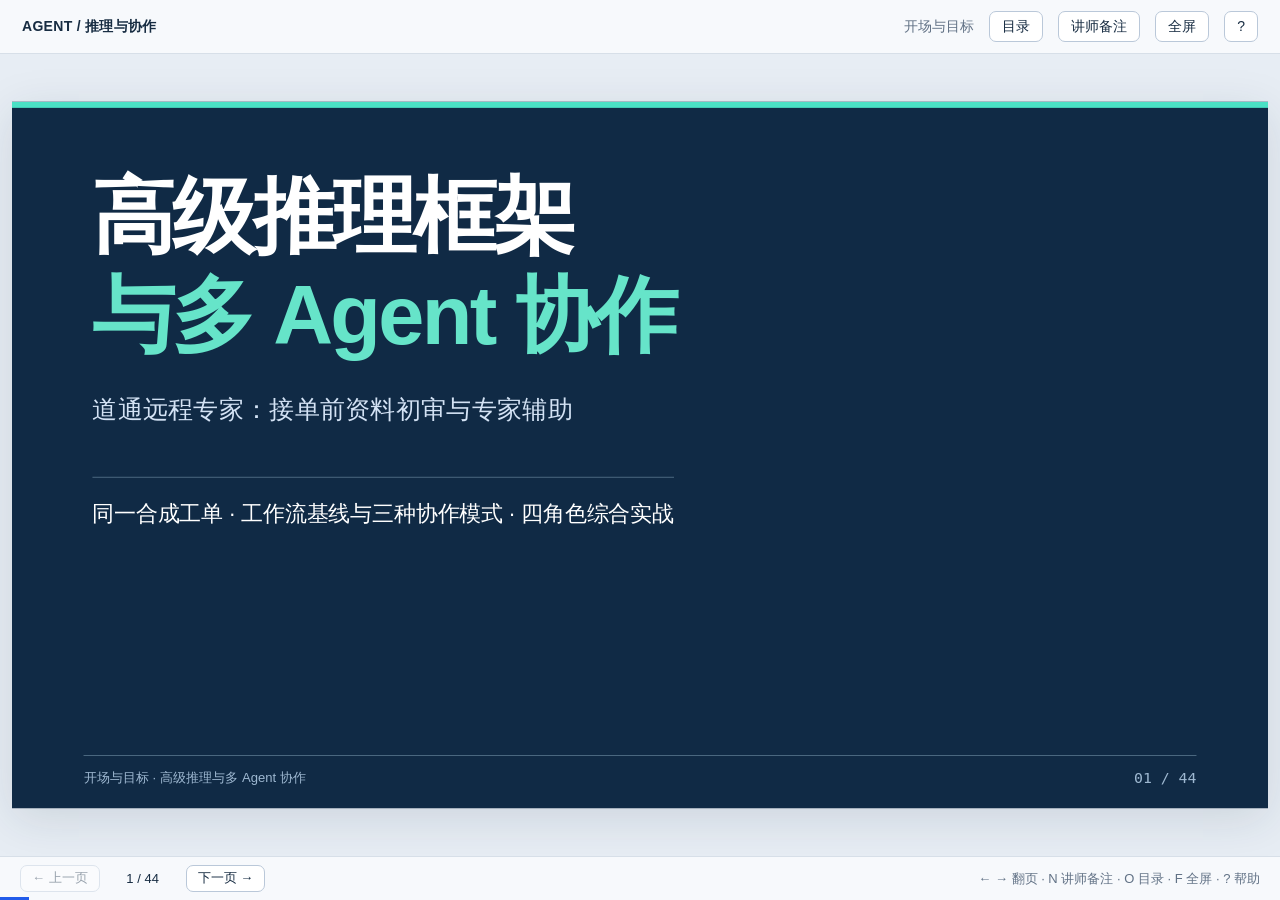
==== commit 9d25194b: "Revise Agent training course and add interactive collaboration demos" ====
--- a/agent-training/index.html
+++ b/agent-training/index.html
@@ -2,7 +2,8 @@
 <html lang="zh-CN">
 <head>
 <meta charset="utf-8"><meta name="viewport" content="width=device-width,initial-scale=1">
-<title>Agent 推理与协作 · 开发者实战课</title>
+<link rel="icon" href="data:,">
+<title>高级推理框架与多 Agent 协作 · 开发者实战课</title>
 <style>
 :root{--ink:#172c42;--blue:#215bea;--teal:#087f79;--muted:#627286;--line:#d7dfe8;--paper:#fff;--nav:#eef2f7;--stage-scale:1}
 *{box-sizing:border-box}body{margin:0;background:#e7edf4;color:var(--ink);font-family:"Microsoft YaHei","PingFang SC","Noto Sans CJK SC",sans-serif}button,input{font:inherit}button,.file-button{border:1px solid #bac8d9;border-radius:7px;background:#fff;color:var(--ink);padding:9px 17px;cursor:pointer;font-size:18px;line-height:1.3}button:hover,.file-button:hover{background:#e9f0ff;border-color:var(--blue)}button:focus-visible,a:focus-visible,input:focus-visible{outline:3px solid #e69523;outline-offset:4px}button:disabled{opacity:.42;cursor:default}button.primary{background:var(--blue);color:white;border-color:var(--blue)}a{color:var(--blue);text-underline-offset:4px}code{font-family:Consolas,"Cascadia Code",monospace;background:#eef3f9;color:#21519c;padding:2px 6px;border-radius:3px;font-size:.88em}pre{font-size:23px;line-height:1.58;margin:18px 0 0;padding:27px 32px;background:#142c44;color:#edf4ff;border-radius:10px;white-space:pre-wrap;overflow-wrap:anywhere;tab-size:4}pre code{font:inherit;padding:0;color:inherit;background:none}h1,h2,h3,p{margin-top:0}h2{font-size:46px;line-height:1.28;margin-bottom:30px;letter-spacing:-1px}h3{font-size:29px;line-height:1.4;margin:0 0 16px}p{font-size:26px;line-height:1.65;margin-bottom:22px}small{font-size:.7em;font-weight:400}b,strong{font-weight:700}em{font-style:normal;color:var(--blue)}
@@ -24,112 +25,611 @@
 .interactive-line,.demo-controls,.demo-bottom{visibility:hidden}
 *{-webkit-print-color-adjust:exact;print-color-adjust:exact;transition:none!important}
 }
+.compact h2{font-size:42px;margin-bottom:22px}.compact p,.compact .points li{font-size:24px;line-height:1.55}.compact table{font-size:21px;margin-top:18px}.compact td,.compact th{padding:14px 15px}.compact pre{font-size:21px;padding:20px 25px;line-height:1.48}.compact .flow{gap:13px;margin:25px 0}.compact .node{font-size:25px;padding:22px 14px}.compact .node small{font-size:18px}.compact .takeaway{font-size:23px;margin-top:20px}.compact .points li{margin-bottom:13px}.compact .quiz{gap:12px;margin-top:20px}.compact .quiz button{font-size:24px;padding:17px 22px}.compact .quiz-feedback{font-size:21px;line-height:1.5;margin:14px 0 0}.agenda.compact-agenda{display:grid;grid-template-columns:1fr 1fr;column-gap:35px}.compact-agenda>div{padding:18px 0;gap:16px}.compact-agenda strong{font-size:25px}.compact-agenda small{font-size:19px}.evolution{display:flex;align-items:stretch;gap:12px;margin:30px 0}.evolution>div{flex:1;min-width:0;padding:22px 16px;background:#edf3fb;border-top:4px solid var(--blue);font-size:23px;line-height:1.6}.evolution .inactive{opacity:.35}.evolution .active{background:#e0f7ef;border-color:var(--teal)}.evolution small{display:block;font-size:18px;color:var(--muted)}.slide:has(#runDemo) h2{font-size:38px;margin-bottom:16px}.demo-controls{gap:12px;font-size:18px;flex-wrap:wrap}.demo-controls select{font:inherit;padding:7px 9px;border:1px solid #bac8d9;border-radius:6px;background:white;color:var(--ink)}.demo-controls button{font-size:17px;padding:8px 12px}.demo-status{font-size:17px;line-height:1.4;min-height:44px;margin-bottom:7px}.demo-metrics{display:flex;gap:28px;font-size:18px;padding:10px 15px;background:#edf3fb;border-radius:6px;margin-bottom:12px}.demo-metrics b{margin-left:10px;color:var(--blue)}.demo-layout{height:275px;grid-template-columns:340px 1fr}.event-detail pre{height:190px;font-size:18px}.event-detail>div{font-size:19px}.event-list button{font-size:16px;padding:9px}.demo-bottom{gap:8px;margin-top:12px}.demo-bottom button{font-size:16px;padding:8px 10px}.demo-file-row{display:flex;gap:12px;align-items:center;margin-top:10px}.demo-file-row button,.demo-file-row .file-button{font-size:15px;padding:6px 10px}.demo-file-row>span{font-size:16px;color:var(--muted)}#resultDialog{width:min(1040px,94vw)}#resultText{white-space:pre-wrap;overflow-wrap:anywhere;font:17px/1.75 "Microsoft YaHei",sans-serif;padding:20px;margin:0;max-height:65vh;overflow:auto;background:#edf3fb;color:var(--ink)}select:focus-visible{outline:3px solid #e69523;outline-offset:3px}@media print{.demo-file-row{visibility:hidden}}
+.evolution .is-pending{opacity:.35;border-color:#bac8d9;background:#f1f5fb}.evolution .is-active{opacity:1}.evolution [aria-current=step]{border-color:var(--teal);background:#e0f7ef}
+.compact .event-detail pre{padding:0;margin:12px 0 0;font-size:18px;line-height:1.5}.compact .demo-status{font-size:18px;line-height:1.45}.slide-footer>div{min-width:0}.slide-footer a{display:inline-block;max-width:100%}
+.code-slide .split{margin-top:0;gap:30px}.code-slide .split h3{font-size:25px;margin-bottom:10px}.code-slide pre{margin-top:0;padding:18px 20px}.code-slide .foot{margin-top:14px;font-size:19px}
+.demo-layout{grid-template-columns:280px 1fr}.collaboration-story{min-width:0;background:#edf3fb;border:1px solid #cad8e8;border-radius:8px;padding:12px 16px;overflow:hidden}.role-map{display:flex;gap:9px}.role-map>div{flex:1;border-top:3px solid #bac8d9;background:white;padding:7px 9px;font-size:18px;color:var(--muted)}.role-map>div.current{border-color:var(--teal);background:#d8f4e9;color:#174b54;font-weight:650}.role-map small{display:block;font-size:13px;margin-top:3px}.flow-caption{font-size:15px;color:var(--muted);margin:7px 0;line-height:1.4}.story-scroll{max-height:165px;overflow:auto}.story-scroll>strong{display:block;font-size:21px;color:#174b54}.compact #eventStory{font-size:19px;line-height:1.5;margin:7px 0}.observed-evidence,.revision-story{font-size:16px;line-height:1.5;overflow-wrap:anywhere}.observed-evidence{border-top:1px solid #cad8e8;padding-top:6px}.revision-story{color:#704f19;margin-top:5px}.demo-metrics:before{content:'整次运行';color:var(--muted)}.demo-metrics{gap:18px}.demo-bottom button{padding:8px;font-size:15px}
+.selection-matrix{table-layout:fixed}.selection-matrix th:first-child{width:40%}.selection-matrix th:nth-child(2){width:25%}
+.outing-slide h2{font-size:39px;margin-bottom:16px}.outing-slide .evolution{display:grid;grid-template-columns:repeat(7,minmax(0,1fr));gap:8px;margin:15px 0}.outing-slide .evolution>.arrow{display:none}.outing-slide .evolution>.node{font-size:20px;padding:8px;line-height:1.25;border-top-width:3px}.outing-slide .evolution small{font-size:14px;line-height:1.25}.outing-slide .evolution br{display:none}.outing-slide .evolution small:first-child{margin-bottom:5px}.outing-slide .evolution small:last-child{margin-top:5px}.outing-slide .lead{font-size:24px;margin:12px 0}.outing-slide .takeaway,.outing-slide .foot{font-size:20px;margin:12px 0}.outing-demo{margin-top:15px;border:1px solid #cad8e8;border-radius:8px;background:#edf3fb;padding:16px 20px}.outing-demo label{font-size:17px;display:inline-flex;align-items:center;gap:7px;margin-right:15px}.outing-demo select{font:inherit;background:white;border:1px solid #bac8d9;border-radius:5px;padding:6px}.outing-demo button{font-size:17px;padding:7px 11px;margin-right:8px}.outing-demo [data-outing-counter]{font-size:16px;color:var(--muted)}.outing-demo [data-outing-output]{height:165px;overflow:auto;padding:14px 0 0;font-size:21px;line-height:1.5;white-space:pre-line}.outing-demo [data-outing-output]>strong{display:block;font-size:24px;margin:5px 0}.outing-demo [data-outing-output]>p{font-size:21px;line-height:1.5;margin:7px 0}.outing-phase{font-size:16px;color:var(--teal)}.outing-demo .foot,.outing-demo .demo-status{font-size:16px;line-height:1.4;margin:7px 0 0;min-height:0}
+.agent-anatomy{display:grid;grid-template-columns:1fr 2.7fr 1.1fr;gap:28px;align-items:center;margin:28px 0}.anatomy-input,.anatomy-output{position:relative;text-align:center;padding:22px 12px;background:#edf3fb;border-top:4px solid var(--blue)}.anatomy-input strong,.anatomy-output strong{font-size:24px}.compact .anatomy-input p,.compact .anatomy-output p{font-size:22px;line-height:1.55;margin:15px 0 0}.anatomy-input>span,.anatomy-output>span{position:absolute;font-size:32px;color:#8195b1;top:45%;transform:rotate(-90deg)}.anatomy-input>span{right:-26px}.anatomy-output>span{left:-26px}.anatomy-core{border:2px solid #a8c6c0;padding:15px;background:#f5faf9;border-radius:8px}.anatomy-model{background:#d8f4e9;padding:16px;text-align:center;border-top:4px solid var(--teal)}.anatomy-model strong{font-size:26px;color:#174b54}.compact .anatomy-model p{font-size:21px;margin:10px 0 0;line-height:1.5}.anatomy-parts{display:grid;grid-template-columns:1fr 1fr;gap:12px;margin-top:13px}.anatomy-part{padding:14px;background:white;border:1px solid var(--line)}.anatomy-part strong{font-size:19px;color:#284a7d}.compact .anatomy-part p{font-size:18px;line-height:1.5;margin:9px 0 0}
+.outing-demo [data-outing-output]{height:200px}
 </style>
 </head>
 <body>
 <header class="appbar"><div class="brand">AGENT / 推理与协作</div><div class="bar-right"><span id="chapterLabel"></span><button id="tocBtn">目录</button><button id="notesBtn">讲师备注</button><button id="fullBtn">全屏</button><button id="helpBtn" aria-label="快捷键帮助">?</button></div></header>
-<div id="viewport"><main id="stage" aria-label="培训演示文稿"><section class="slide cover" aria-label="1. Agent 推理与协作"><div class="slide-content"><div class="cover-title">Agent<br><em>推理与协作</em></div><p class="cover-sub">ReAct · 规划与反思 · 多 Agent 系统</p><div class="cover-line">一份可运行、可观察、可验证的开发者实战课</div><div class="cover-meta">90 分钟 / 中文技术培训 / 含双 Agent Demo</div></div><footer class="slide-footer"><div>开场 · Agent 推理与协作</div><span class="slide-num">01 / 32</span></footer></section>
-<section class="slide " aria-label="2. 本次培训的学习路径"><div class="slide-content"><h2>本次培训的学习路径</h2><div class="agenda"><div><span>01</span><strong>ReAct：看见决策循环</strong><small>25 min</small></div><div><span>02</span><strong>规划与反思：让执行可修正</strong><small>15 min</small></div><div><span>03</span><strong>多 Agent：组织角色与状态</strong><small>15 min</small></div><div><span>04</span><strong>框架选型：比较工程取舍</strong><small>10 min</small></div><div><span>05</span><strong>双 Agent：现场运行与验收</strong><small>15 min</small></div></div><p class="muted">开场 5 分钟 · 练习与讨论 5 分钟</p></div><footer class="slide-footer"><div>开场 · Agent 推理与协作</div><span class="slide-num">02 / 32</span></footer></section>
-<section class="slide " aria-label="3. 贯穿案例：订单分析助手"><div class="slide-content"><h2>贯穿案例：订单分析助手</h2><p class="lead">给你一份订单 CSV，回答：<b>已完成订单的净销售额是多少？各品类表现如何？</b></p><div class="split"><div><table class=""><thead><tr><th>字段</th><th>业务含义</th></tr></thead><tbody><tr><td>gross</td><td>订单原金额</td></tr><tr><td>refund</td><td>退款金额</td></tr><tr><td>status</td><td>completed / cancelled</td></tr></tbody></table></div><div><h3>验收条件</h3><ul class="points"><li>只统计 <code>completed</code></li><li>净销售额 = <code>gross − refund</code></li><li>保留订单 ID，结论能够复算</li></ul></div></div><p class="foot">数据为合成教学样本，金额单位：人民币。</p></div><footer class="slide-footer"><div>开场 · Agent 推理与协作</div><span class="slide-num">03 / 32</span></footer></section>
-<section class="slide " aria-label="4. Agent 与预定义工作流"><div class="slide-content"><h2>Agent 与预定义工作流</h2><table class=""><thead><tr><th></th><th>预定义工作流</th><th>Agent</th></tr></thead><tbody><tr><td>下一步由谁决定</td><td>开发者预先编排</td><td>模型依据状态选择动作</td></tr><tr><td>适用任务</td><td>路径稳定、规则明确</td><td>步骤随证据变化</td></tr><tr><td>执行边界</td><td>显式分支与流程</td><td>也需要工具、预算与验收边界</td></tr></tbody></table><p class="takeaway">同一个系统可以同时包含固定流程与 Agent 决策。</p></div><footer class="slide-footer"><div><a href="https://docs.langchain.com/oss/python/langchain/multi-agent" target="_blank" rel="noopener">LangChain · Multi-agent ↗</a></div><span class="slide-num">04 / 32</span></footer></section>
-<section class="slide " aria-label="5. Thought–Action–Observation 循环"><div class="slide-content"><h2>Thought–Action–Observation 循环</h2><div class="react-loop"><div data-phase="0"><span>01</span><h3>Thought</h3><p>根据目标与已有证据<br>选择下一步</p></div><b>→</b><div data-phase="1"><span>02</span><h3>Action</h3><p>提交有结构的<br>工具调用请求</p></div><b>→</b><div data-phase="2"><span>03</span><h3>Observation</h3><p>读取工具返回的<br>数据或错误</p></div></div><div class="return-path">Observation 更新上下文 ↶ 下一轮 Thought</div><div class="interactive-line"><button id="reactNext">逐步演示</button><span id="reactExplain" aria-live="polite">点击按钮，观察订单任务的第一轮。</span></div><p class="takeaway">有足够证据则回答；超预算或无法继续则停止。</p></div><footer class="slide-footer"><div><a href="https://arxiv.org/abs/2210.03629" target="_blank" rel="noopener">ReAct · ICLR 2023 ↗</a></div><span class="slide-num">05 / 32</span></footer></section>
-<section class="slide " aria-label="6. Thought：形成下一步决策"><div class="slide-content"><h2>Thought：形成下一步决策</h2><blockquote>“还不知道 CSV 的实际字段。先检查结构，再决定如何计算。”</blockquote><ul class="points"><li>输入：用户目标、已知证据、当前约束</li><li>输出：下一步意图与简短决策摘要</li><li>判断：为什么这个动作有助于完成任务？</li></ul><p class="foot">课堂展示的是教学决策摘要，不是模型完整内部思维。</p></div><footer class="slide-footer"><div><a href="https://arxiv.org/abs/2210.03629" target="_blank" rel="noopener">ReAct · ICLR 2023 ↗</a></div><span class="slide-num">06 / 32</span></footer></section>
-<section class="slide " aria-label="7. Action：模型请求，程序执行"><div class="slide-content"><h2>Action：模型请求，程序执行</h2><div class="split"><div><pre><code>{
-  &quot;tool&quot;: &quot;aggregate&quot;,
-  &quot;args&quot;: {
-    &quot;gross_field&quot;: &quot;gross&quot;,
-    &quot;refund_field&quot;: &quot;refund&quot;,
-    &quot;status&quot;: &quot;completed&quot;
-  }
-}</code></pre></div><div><h3>运行时的责任</h3><ul class="points"><li>校验工具名称与参数</li><li>检查权限和执行预算</li><li>调用工具并捕获结果</li><li>保留可关联的调用记录</li></ul></div></div><p class="takeaway">生成工具调用 JSON ≠ 工具已经执行成功。</p></div><footer class="slide-footer"><div><a href="https://arxiv.org/abs/2210.03629" target="_blank" rel="noopener">ReAct · ICLR 2023 ↗</a></div><span class="slide-num">07 / 32</span></footer></section>
-<section class="slide " aria-label="8. Observation：把环境事实带回循环"><div class="slide-content"><h2>Observation：把环境事实带回循环</h2><div class="split"><div><h3>成功也是证据</h3><pre><code>{
-  &quot;ok&quot;: true,
-  &quot;fields&quot;: [&quot;order_id&quot;, &quot;category&quot;,
-             &quot;gross&quot;, &quot;refund&quot;, &quot;status&quot;],
-  &quot;rows&quot;: 8
-}</code></pre></div><div><h3>失败同样是证据</h3><pre><code>{
-  &quot;ok&quot;: false,
-  &quot;error&quot;: &quot;字段 sales 不存在&quot;,
-  &quot;available&quot;: [&quot;gross&quot;, &quot;refund&quot;, &quot;status&quot;]
-}</code></pre></div></div><p class="takeaway">不能把工具错误改写成成功；外部文本也不能覆盖系统指令。</p></div><footer class="slide-footer"><div><a href="https://arxiv.org/abs/2210.03629" target="_blank" rel="noopener">ReAct · ICLR 2023 ↗</a></div><span class="slide-num">08 / 32</span></footer></section>
-<section class="slide " aria-label="9. 一次完整的 ReAct 轨迹"><div class="slide-content"><h2>一次完整的 ReAct 轨迹</h2><table class="trace-table"><thead><tr><th>轮次</th><th>Thought 摘要</th><th>Action</th><th>Observation</th></tr></thead><tbody><tr><td>1</td><td>先核实数据结构</td><td>inspect({})</td><td>8 行；有 gross / refund</td></tr><tr><td>2</td><td>按完成状态计算净额</td><td>aggregate(…)</td><td>6 笔；净额 ¥2,650</td></tr><tr><td>3</td><td>引用结果形成报告</td><td>report({})</td><td>报告 + 订单证据</td></tr><tr><td>结束</td><td>验收条件满足</td><td>Finish</td><td>独立复算通过</td></tr></tbody></table><p class="takeaway">决策依赖上一轮返回；最终结果可以追溯到工具证据。</p></div><footer class="slide-footer"><div><a href="https://arxiv.org/abs/2210.03629" target="_blank" rel="noopener">ReAct · ICLR 2023 ↗</a></div><span class="slide-num">09 / 32</span></footer></section>
-<section class="slide " aria-label="10. 最小控制循环"><div class="slide-content"><h2>最小控制循环</h2><pre><code>for step in range(MAX_STEPS):
-    decision = agent.decide(goal, observations)
-    if decision.is_final:
-        return validate(decision.answer, evidence)
-
-    call = validate_tool_call(decision.action)
-    observation = tools.execute(call, timeout=30)
-    observations.append(observation)
-
-return stopped(&quot;预算耗尽，尚未完成&quot;)</code></pre><p class="foot">教学伪代码 · 状态更新、工具执行与终止条件由运行时落实。</p></div><footer class="slide-footer"><div><a href="https://arxiv.org/abs/2210.03629" target="_blank" rel="noopener">ReAct · ICLR 2023 ↗</a></div><span class="slide-num">10 / 32</span></footer></section>
-<section class="slide " aria-label="11. 常见失败与停止策略"><div class="slide-content"><h2>常见失败与停止策略</h2><table class=""><thead><tr><th>现象</th><th>应对动作</th><th>结束条件</th></tr></thead><tbody><tr><td>参数或字段不匹配</td><td>返回 schema，修正请求</td><td>持续无进展则停止</td></tr><tr><td>工具暂时不可用</td><td>有限重试与退避</td><td>达到重试或时间预算</td></tr><tr><td>相同动作反复出现</td><td>检测重复，重新规划</td><td>无法获得新证据</td></tr><tr><td>工具结果不足</td><td>补充查询或请求信息</td><td>说明缺失，避免编造</td></tr></tbody></table><p class="takeaway">完成、失败、受控停止，是不同的状态。</p></div><footer class="slide-footer"><div><a href="https://arxiv.org/abs/2210.03629" target="_blank" rel="noopener">ReAct · ICLR 2023 ↗</a></div><span class="slide-num">11 / 32</span></footer></section>
-<section class="slide " aria-label="12. 判断题：下一步应该做什么？"><div class="slide-content"><h2>判断题：下一步应该做什么？</h2><p class="lead">工具返回：<code>字段 sales 不存在；实际字段包含 gross、refund</code>。</p><div class="quiz" id="quiz"><button data-answer="a">A　继续用 sales 重试三次</button><button data-answer="b">B　结合字段证据修正调用，并重新计算</button><button data-answer="c">C　直接回复“销售额大约 3,000 元”</button></div><p id="quizFeedback" class="quiz-feedback" aria-live="polite">选择一个答案，再解释它如何利用 Observation。</p></div><footer class="slide-footer"><div><a href="https://arxiv.org/abs/2210.03629" target="_blank" rel="noopener">ReAct · ICLR 2023 ↗</a></div><span class="slide-num">12 / 32</span></footer></section>
-<section class="slide " aria-label="13. Plan-and-Execute：先形成全局计划"><div class="slide-content"><h2>Plan-and-Execute：先形成全局计划</h2><div class="flow"><div class="node">Planner<br><small>分解目标与依赖</small></div><span class="arrow" aria-hidden="true">→</span><div class="node">Executor<br><small>完成当前子任务</small></div><span class="arrow" aria-hidden="true">→</span><div class="node">检查结果<br><small>完成 / 重规划</small></div></div><div class="split"><div><h3>计划回答</h3><ul class="points"><li>有哪些步骤？</li><li>步骤依赖什么？</li><li>每一步如何验收？</li></ul></div><div><h3>执行回答</h3><ul class="points"><li>当前步骤该用哪个工具？</li><li>结果是否满足条件？</li><li>需要把什么反馈给规划者？</li></ul></div></div></div><footer class="slide-footer"><div><a href="https://blog.langchain.com/planning-agents/" target="_blank" rel="noopener">LangChain · Plan-and-Execute ↗</a></div><span class="slide-num">13 / 32</span></footer></section>
-<section class="slide " aria-label="14. 计划需要可执行的结构"><div class="slide-content"><h2>计划需要可执行的结构</h2><table class=""><thead><tr><th>ID</th><th>任务</th><th>依赖</th><th>完成标准</th></tr></thead><tbody><tr><td>S1</td><td>检查 CSV 结构</td><td>—</td><td>取得真实字段与行数</td></tr><tr><td>S2</td><td>计算净额与品类汇总</td><td>S1</td><td>有过滤口径、金额和订单 ID</td></tr><tr><td>S3</td><td>生成经营报告</td><td>S2</td><td>结论引用工具证据</td></tr></tbody></table><pre><code>{&quot;plan_version&quot;: 1, &quot;step_id&quot;: &quot;S2&quot;, &quot;status&quot;: &quot;pending&quot;, &quot;depends_on&quot;: [&quot;S1&quot;]}</code></pre><p class="foot">只有依赖满足的步骤才可执行；计划版本用于关联后续反馈。</p></div><footer class="slide-footer"><div><a href="https://blog.langchain.com/planning-agents/" target="_blank" rel="noopener">LangChain · Plan-and-Execute ↗</a></div><span class="slide-num">14 / 32</span></footer></section>
-<section class="slide " aria-label="15. 什么时候重新规划？"><div class="slide-content"><h2>什么时候重新规划？</h2><div class="revision"><div><span>PLAN v1</span><h3>S2：按 sales 汇总</h3><p>未验证的字段假设</p></div><b>→</b><div><span>OBSERVATION</span><h3>sales 不存在</h3><p>环境反馈推翻原假设</p></div><b>→</b><div><span>PLAN v2</span><h3>S2：按 gross − refund</h3><p>保留已完成的 S1</p></div></div><ul class="points"><li>原假设被证据推翻</li><li>子任务产物不满足验收条件</li><li>目标或约束发生变化</li></ul></div><footer class="slide-footer"><div><a href="https://blog.langchain.com/planning-agents/" target="_blank" rel="noopener">LangChain · Plan-and-Execute ↗</a></div><span class="slide-num">15 / 32</span></footer></section>
-<section class="slide " aria-label="16. Reflexion：把反馈变成可用经验"><div class="slide-content"><h2>Reflexion：把反馈变成可用经验</h2><div class="flow"><div class="node">Actor<br><small>完成一次尝试</small></div><span class="arrow" aria-hidden="true">→</span><div class="node">Evaluator<br><small>返回具体反馈</small></div><span class="arrow" aria-hidden="true">→</span><div class="node">Reflection<br><small>总结可执行修正</small></div></div><div class="memory-line">反思写入 episodic memory → 下一次尝试读取</div><p class="lead"><b>更新的是上下文中的语言记忆，不是模型权重。</b></p><p class="muted">反馈可以来自测试、环境得分、工具错误或其他评价信号。</p></div><footer class="slide-footer"><div><a href="https://arxiv.org/abs/2303.11366" target="_blank" rel="noopener">Reflexion · NeurIPS 2023 ↗</a></div><span class="slide-num">16 / 32</span></footer></section>
-<section class="slide " aria-label="17. 有用的反思必须改变下一次行动"><div class="slide-content"><h2>有用的反思必须改变下一次行动</h2><div class="split"><div><div class="weak"><h3>信息不足的反思</h3><blockquote>“这次失败了，下次认真一点。”</blockquote><p>没有原因、证据或可执行修正。</p></div></div><div><div class="strong"><h3>可执行的反思</h3><blockquote>“把 sales 当成字段是未经验证的假设。下次依据 inspect 的实际字段，用 gross − refund 计算。”</blockquote></div></div></div><p class="takeaway">检查反思质量：失败点 → 支持证据 → 修正动作 → 再次验收。</p></div><footer class="slide-footer"><div><a href="https://arxiv.org/abs/2303.11366" target="_blank" rel="noopener">Reflexion · NeurIPS 2023 ↗</a></div><span class="slide-num">17 / 32</span></footer></section>
-<section class="slide " aria-label="18. 三种机制可以嵌套组合"><div class="slide-content"><h2>三种机制可以嵌套组合</h2><div class="nest"><h3>Plan-and-Execute <small>全局：目标 → 子任务 → 验收</small></h3><div><h3>ReAct <small>局部：Thought → Action → Observation</small></h3><p>执行当前子任务，随工具证据选择下一步</p></div><footer>失败反馈 → Reflexion → 记忆 → 修订计划或下一次尝试</footer></div><p class="takeaway">规划提供结构，ReAct 连接环境，Reflexion 保留可复用的失败经验。</p></div><footer class="slide-footer"><div><a href="https://arxiv.org/abs/2210.03629" target="_blank" rel="noopener">ReAct · ICLR 2023 ↗</a><a href="https://blog.langchain.com/planning-agents/" target="_blank" rel="noopener">LangChain · Plan-and-Execute ↗</a><a href="https://arxiv.org/abs/2303.11366" target="_blank" rel="noopener">Reflexion · NeurIPS 2023 ↗</a></div><span class="slide-num">18 / 32</span></footer></section>
-<section class="slide " aria-label="19. 什么时候值得拆成多个 Agent？"><div class="slide-content"><h2>什么时候值得拆成多个 Agent？</h2><div class="split"><div><h3>拆分的理由</h3><ul class="points"><li>知识、工具或权限边界不同</li><li>子任务可独立交付与验收</li><li>需要不同上下文或评价视角</li></ul></div><div><h3>需要付出的代价</h3><ul class="points"><li>更多模型调用与上下文传递</li><li>协调、重试与状态合并</li><li>更难定位错误与控制延迟</li></ul></div></div><p class="takeaway">先证明单 Agent 的瓶颈，再用多 Agent 解决具体问题。</p></div><footer class="slide-footer"><div><a href="https://docs.langchain.com/oss/python/langchain/multi-agent" target="_blank" rel="noopener">LangChain · Multi-agent ↗</a></div><span class="slide-num">19 / 32</span></footer></section>
-<section class="slide " aria-label="20. Supervisor：集中分派与汇总"><div class="slide-content"><h2>Supervisor：集中分派与汇总</h2><div class="topology"><div class="top-node">Supervisor<br><small>分派任务 · 判断完成 · 汇总结果</small></div><div class="tree-line">↓<span>↓</span>↓</div><div class="leaves"><div>研究 Agent</div><div>数据 Agent</div><div>写作 Agent</div></div></div><div class="split"><div><p class=""><b>适合：</b>任务分工明确、需要统一出口。</p></div><div><p class=""><b>代价：</b>中央决策可能成为瓶颈；汇总时可能丢失细节。</p></div></div><p class="foot">返回结构化产物和证据引用，减少只靠对话转述。</p></div><footer class="slide-footer"><div><a href="https://docs.langchain.com/oss/python/langchain/multi-agent" target="_blank" rel="noopener">LangChain · Multi-agent ↗</a></div><span class="slide-num">20 / 32</span></footer></section>
-<section class="slide " aria-label="21. 层次化：把团队作为协作单元"><div class="slide-content"><h2>层次化：把团队作为协作单元</h2><div class="hierarchy"><div class="top-node">总协调 Agent</div><div class="teams"><div><h3>研究组长</h3><p>检索 Agent　↔　核验 Agent</p></div><div><h3>交付组长</h3><p>编码 Agent　↔　测试 Agent</p></div></div></div><ul class="points"><li>上层分解跨团队目标，下层处理领域细节</li><li>团队间交换产物契约，减少传递完整历史</li><li>限制深度与调用预算，避免逐层放大成本</li></ul></div><footer class="slide-footer"><div><a href="https://docs.langchain.com/oss/python/langchain/multi-agent" target="_blank" rel="noopener">LangChain · Multi-agent ↗</a></div><span class="slide-num">21 / 32</span></footer></section>
-<section class="slide " aria-label="22. Swarm：通过交接转移控制权"><div class="slide-content"><h2>Swarm：通过交接转移控制权</h2><div class="flow"><div class="node">接待 Agent</div><span class="arrow" aria-hidden="true">→</span><div class="node">领域 Agent</div><span class="arrow" aria-hidden="true">→</span><div class="node">处理 Agent</div></div><div class="handoff-label">handoff = 目标角色 + 当前任务 + 必要上下文 + 返回约定</div><div class="split"><div><h3>适用场景</h3><p class="">下一位专家随对话与任务状态变化，例如多领域服务。</p></div><div><h3>设计重点</h3><p class="">限制交接次数，定义状态归属，避免 A ↔ B 循环转交。</p></div></div><p class="foot">此处 Swarm 指协作模式；不等同于某个同名 SDK，也不表示必须全连接或并行。</p></div><footer class="slide-footer"><div><a href="https://docs.langchain.com/oss/python/langchain/multi-agent" target="_blank" rel="noopener">LangChain · Multi-agent ↗</a></div><span class="slide-num">22 / 32</span></footer></section>
-<section class="slide " aria-label="23. Agent 间通信：用消息契约接力"><div class="slide-content"><h2>Agent 间通信：用消息契约接力</h2><div class="split"><div><pre><code>{
-  &quot;run_id&quot;: &quot;run-01&quot;,
-  &quot;task_id&quot;: &quot;S2&quot;,
-  &quot;from&quot;: &quot;executor&quot;,
-  &quot;to&quot;: &quot;planner&quot;,
-  &quot;plan_version&quot;: 1,
-  &quot;status&quot;: &quot;failed&quot;,
-  &quot;error&quot;: &quot;unknown field: sales&quot;,
-  &quot;evidence_ref&quot;: &quot;E09&quot;
-}</code></pre></div><div><h3>接收方应该知道</h3><ul class="points"><li>这是哪次运行、哪个任务？</li><li>对应哪个计划版本？</li><li>结果、错误和证据在哪里？</li><li>应继续、修订还是停止？</li></ul></div></div></div><footer class="slide-footer"><div><a href="https://docs.langchain.com/oss/python/langchain/multi-agent" target="_blank" rel="noopener">LangChain · Multi-agent ↗</a></div><span class="slide-num">23 / 32</span></footer></section>
-<section class="slide " aria-label="24. 共享状态：先定义谁能写什么"><div class="slide-content"><h2>共享状态：先定义谁能写什么</h2><table class=""><thead><tr><th>状态字段</th><th>主要写入者</th><th>合并或更新原则</th></tr></thead><tbody><tr><td>plan / plan_version</td><td>规划 Agent</td><td>以新版本替换，保留事件历史</td></tr><tr><td>observations / artifacts</td><td>执行运行时</td><td>追加证据，避免覆盖其他任务</td></tr><tr><td>reflection memory</td><td>规划 Agent</td><td>记录反馈、修正与适用范围</td></tr><tr><td>status / verified</td><td>调度器与校验器</td><td>统一结束条件，校验后才完成</td></tr></tbody></table><p class="takeaway">并发写入同一字段时，需要 reducer、版本检查或锁；聊天记录不替代状态模型。</p></div><footer class="slide-footer"><div><a href="https://docs.langchain.com/oss/python/langgraph/graph-api" target="_blank" rel="noopener">LangGraph · Graph API ↗</a></div><span class="slide-num">24 / 32</span></footer></section>
-<section class="slide " aria-label="25. AutoGen / MetaGPT / LangGraph"><div class="slide-content"><h2>AutoGen / MetaGPT / LangGraph</h2><table class="compare"><thead><tr><th>维度</th><th>AutoGen</th><th>MetaGPT</th><th>LangGraph</th></tr></thead><tbody><tr><td>核心抽象</td><td>Agent、消息、团队</td><td>Role、Action、SOP</td><td>State、Node、Edge</td></tr><tr><td>常见用途</td><td>对话式团队与事件协作</td><td>按角色组织复杂交付</td><td>显式状态与可恢复编排</td></tr><tr><td>需重点掌握</td><td>终止、路由、API 代际</td><td>角色产物与流程约束</td><td>状态更新、分支与检查点</td></tr><tr><td>选型代价</td><td>维护现状与迁移路径</td><td>框架流程和依赖适配</td><td>显式编排带来更多设计工作</td></tr></tbody></table><p class="source-note">核对日期：2026-09-10。AutoGen 官方仓库已标注维护模式，新项目建议评估 Microsoft Agent Framework。</p></div><footer class="slide-footer"><div><a href="https://github.com/microsoft/autogen" target="_blank" rel="noopener">AutoGen · 官方仓库 ↗</a><a href="https://github.com/FoundationAgents/MetaGPT" target="_blank" rel="noopener">MetaGPT · 官方仓库 ↗</a><a href="https://docs.langchain.com/oss/python/langgraph/overview" target="_blank" rel="noopener">LangGraph · 官方概览 ↗</a></div><span class="slide-num">25 / 32</span></footer></section>
-<section class="slide " aria-label="26. 按照项目约束做选择"><div class="slide-content"><h2>按照项目约束做选择</h2><div class="selection"><div><strong>显式状态、分支、暂停恢复</strong><span>优先评估 LangGraph；设计检查点与副作用幂等。</span></div><div><strong>角色驱动、SOP 与交付产物</strong><span>评估 MetaGPT；确认流程适配与依赖环境。</span></div><div><strong>已有 AutoGen 系统或教学研究</strong><span>理解当前 API；新项目同步评估官方后继框架。</span></div></div><p class="takeaway">固定、短小、低变动任务，也可以直接使用函数与普通工作流。</p></div><footer class="slide-footer"><div><a href="https://github.com/microsoft/autogen" target="_blank" rel="noopener">AutoGen · 官方仓库 ↗</a><a href="https://github.com/FoundationAgents/MetaGPT" target="_blank" rel="noopener">MetaGPT · 官方仓库 ↗</a><a href="https://docs.langchain.com/oss/python/langgraph/overview" target="_blank" rel="noopener">LangGraph · 官方概览 ↗</a></div><span class="slide-num">26 / 32</span></footer></section>
-<section class="slide " aria-label="27. 落地前的五个检查点"><div class="slide-content"><h2>落地前的五个检查点</h2><ol class="checklist"><li><b>正确性</b><span>有可复算的结果和独立验收</span></li><li><b>可控性</b><span>工具白名单、参数验证、权限边界</span></li><li><b>可终止</b><span>轮次、时间、费用与无进展阈值</span></li><li><b>可观察</b><span>任务、动作、证据与计划版本可关联</span></li><li><b>可恢复</b><span>检查点、幂等与部分成功处理</span></li></ol></div><footer class="slide-footer"><div>框架选型 · Agent 推理与协作</div><span class="slide-num">27 / 32</span></footer></section>
-<section class="slide " aria-label="28. 双 Agent：规划与执行的职责边界"><div class="slide-content"><h2>双 Agent：规划与执行的职责边界</h2><div class="flow"><div class="node">规划 Agent<br><small>计划 + 反思 + 修订</small></div><span class="arrow" aria-hidden="true">→</span><div class="node">共享任务状态<br><small>计划版本 / 证据 / 记忆</small></div><span class="arrow" aria-hidden="true">→</span><div class="node">执行 Agent<br><small>当前步骤 + 工具选择</small></div></div><pre><code>python demo/server.py
-# 浏览器打开 http://127.0.0.1:8765
-
-# 也可直接在终端运行：
-python demo/agents.py --inject-failure</code></pre><p class="source-note">默认：规则模拟模型决策 + 真实 CSV 工具执行。可选 Ollama 模式接入本地真实模型。</p></div><footer class="slide-footer"><div>现场 Demo · Agent 推理与协作</div><span class="slide-num">28 / 32</span></footer></section>
-<section class="slide " aria-label="29. 现场运行：观察一次失败与修正"><div class="slide-content"><h2>现场运行：观察一次失败与修正</h2><div class="demo-controls"><label><input id="inject" type="checkbox" checked> 注入一次字段错误</label><button id="runDemo" class="primary">运行 Python Demo</button><button id="replayDemo">加载教学回放</button><label class="file-button">导入轨迹<input id="traceFile" type="file" accept=".json,application/json"></label></div><p id="demoStatus" class="demo-status" role="status">尚未运行。直接打开 HTML 时可使用已验证轨迹回放。</p><div class="demo-layout"><div class="event-list" id="eventList"></div><div class="event-detail"><div id="eventHeading">选择或逐步播放事件</div><pre id="eventPayload">运行后查看计划、动作、Observation 与反思。</pre></div></div><div class="demo-bottom"><button id="stepDemo" disabled>下一事件</button><button id="playDemo" disabled>自动播放</button><button id="downloadTrace" disabled>下载轨迹</button><span id="eventCounter">0 / 0</span></div></div><footer class="slide-footer"><div>现场 Demo · Agent 推理与协作</div><span class="slide-num">29 / 32</span></footer></section>
-<section class="slide " aria-label="30. 结果验收与代码定位"><div class="slide-content"><h2>结果验收与代码定位</h2><div class="numbers"><div><small>已完成订单</small><strong>6 <i>笔</i></strong></div><div><small>净销售额</small><strong>¥2,650</strong></div><div><small>办公 / 数码</small><strong>1,450 <i>/</i> 1,200</strong></div></div><table class=""><thead><tr><th>代码入口</th><th>现场查看什么</th></tr></thead><tbody><tr><td>PlannerAgent.plan()</td><td>失败反馈如何形成反思与新计划</td></tr><tr><td>ExecutorAgent.decide()</td><td>当前步骤如何选择工具</td></tr><tr><td>ToolBox.call()</td><td>过滤、退款、字段校验如何执行</td></tr><tr><td>run() / verify()</td><td>状态如何流转，结果如何独立复算</td></tr></tbody></table><p class="foot">试一试：<code>python demo/agents.py --max-steps 1</code> → 受控停止，不输出成功报告。</p></div><footer class="slide-footer"><div>现场 Demo · Agent 推理与协作</div><span class="slide-num">30 / 32</span></footer></section>
-<section class="slide " aria-label="31. 把机制迁移到你的任务"><div class="slide-content"><h2>把机制迁移到你的任务</h2><div class="exercise"><span>课后练习</span><h3>加入“地区维度”，并让错误可以被定位</h3><p>扩展数据与验收条件 → 调整计划 → 添加工具参数 → 测试失败修正</p></div><ul class="points"><li>什么步骤值得成为独立 Agent？</li><li>哪些证据必须写进共享状态？</li><li>如果评价器也错了，怎样避免错误反思？</li></ul><p class="takeaway">练习说明与参考解法见 README；先定义成功标准，再增加角色。</p></div><footer class="slide-footer"><div>练习与讨论 · Agent 推理与协作</div><span class="slide-num">31 / 32</span></footer></section>
-<section class="slide " aria-label="32. 继续阅读与复习"><div class="slide-content"><h2>继续阅读与复习</h2><div class="references"><a href="https://arxiv.org/abs/2210.03629" target="_blank" rel="noopener"><span>01</span><div><strong>ReAct · ICLR 2023</strong><small>推理与行动交错的原始论文</small></div><b>↗</b></a><a href="https://arxiv.org/abs/2303.11366" target="_blank" rel="noopener"><span>02</span><div><strong>Reflexion · NeurIPS 2023</strong><small>语言反馈、反思与情景记忆</small></div><b>↗</b></a><a href="https://blog.langchain.com/planning-agents/" target="_blank" rel="noopener"><span>03</span><div><strong>LangChain · Plan-and-Execute</strong><small>规划者与执行器的架构示例</small></div><b>↗</b></a><a href="https://github.com/microsoft/autogen" target="_blank" rel="noopener"><span>04</span><div><strong>AutoGen · 官方仓库</strong><small>当前维护状态、AgentChat 与迁移提示</small></div><b>↗</b></a><a href="https://github.com/FoundationAgents/MetaGPT" target="_blank" rel="noopener"><span>05</span><div><strong>MetaGPT · 官方仓库</strong><small>角色、Action 与 SOP</small></div><b>↗</b></a><a href="https://docs.langchain.com/oss/python/langgraph/overview" target="_blank" rel="noopener"><span>06</span><div><strong>LangGraph · 官方概览</strong><small>状态图、持久执行与人工介入</small></div><b>↗</b></a></div><p class="foot">资料核对：2026-09-10 · 论文机制、框架特性与本课程工程建议已区分。</p></div><footer class="slide-footer"><div><a href="https://arxiv.org/abs/2210.03629" target="_blank" rel="noopener">ReAct · ICLR 2023 ↗</a><a href="https://arxiv.org/abs/2303.11366" target="_blank" rel="noopener">Reflexion · NeurIPS 2023 ↗</a><a href="https://blog.langchain.com/planning-agents/" target="_blank" rel="noopener">LangChain · Plan-and-Execute ↗</a><a href="https://github.com/microsoft/autogen" target="_blank" rel="noopener">AutoGen · 官方仓库 ↗</a><a href="https://github.com/FoundationAgents/MetaGPT" target="_blank" rel="noopener">MetaGPT · 官方仓库 ↗</a><a href="https://docs.langchain.com/oss/python/langgraph/overview" target="_blank" rel="noopener">LangGraph · 官方概览 ↗</a></div><span class="slide-num">32 / 32</span></footer></section></main></div>
+<div id="viewport"><main id="stage" aria-label="培训演示文稿"><section class="slide cover" aria-label="1. 高级推理框架与多 Agent 协作"><div class="slide-content"><div class="cover-title">高级推理框架<br><em>与多 Agent 协作</em></div><p class="cover-sub">道通远程专家：接单前资料初审与专家辅助</p><div class="cover-line">同一合成工单 · 工作流基线与三种协作模式 · 四角色综合实战</div></div><footer class="slide-footer"><div>开场与目标 · 高级推理与多 Agent 协作</div><span class="slide-num">01 / 44</span></footer></section>
+<section class="slide compact" aria-label="2. 120 分钟：从判断题走到可运行系统"><div class="slide-content"><h2>120 分钟：从判断题走到可运行系统</h2><div class="split"><div><table class=""><thead><tr><th>前半程</th><th>分钟</th></tr></thead><tbody><tr><td>开场与目标</td><td>5</td></tr><tr><td>Agent 基础</td><td>13</td></tr><tr><td>能力演进</td><td>13</td></tr><tr><td>按复杂度选择方案</td><td>12</td></tr></tbody></table></div><div><table class=""><thead><tr><th>后半程</th><th>分钟</th></tr></thead><tbody><tr><td>多 Agent 协作设计</td><td>22</td></tr><tr><td>三种框架的工程取舍</td><td>12</td></tr><tr><td>工作流基线与三个短演示</td><td>15</td></tr><tr><td>综合实战与落地</td><td>28</td></tr></tbody></table></div></div><p class="takeaway">带走两项能力：<b>按复杂度选方案</b>；<b>设计最小协作闭环</b>。</p></div><footer class="slide-footer"><div>开场与目标 · 高级推理与多 Agent 协作</div><span class="slide-num">02 / 44</span></footer></section>
+<section class="slide compact" aria-label="3. 道通远程专家：接单前资料初审与专家辅助"><div class="slide-content"><h2>道通远程专家：接单前资料初审与专家辅助</h2><p class="lead">SYNTH-REMOTE-001：接单前整理门店上传资料，标出缺失，供远程专家复核。</p><table class=""><thead><tr><th>业务步骤</th><th>负责泳道</th><th>AI 可辅助的位置</th></tr></thead><tbody><tr><td>填写 VIN → 导入报告 → 发布订单</td><td>门店 / 客户端</td><td>提取字段、标出缺失</td></tr><tr><td>资料初审 → 专家接单</td><td>业务平台 → 专家</td><td>整理证据与候选资料</td></tr><tr><td>请求补充 → 再次上传</td><td>专家 → 门店 / 客户端</td><td>列出缺失项；平台等待资料</td></tr><tr><td>复核 → 报告 → 客户确认</td><td>专家 → 门店 / 客户</td><td>起草有引用的建议</td></tr></tbody></table><p class="foot">U0121：与 ABS 控制模块失去通信的故障码；voltage：供电电压；gateway：通信网关。</p></div><footer class="slide-footer"><div><a href="https://www.auteltech.cn/cloud/3942.jhtml" target="_blank" rel="noopener">道通 Autel · 远程专家 ↗</a></div><span class="slide-num">03 / 44</span></footer></section>
+<section class="slide compact" aria-label="4. 认识 Agent 的组成部分"><div class="slide-content"><h2>认识 Agent 的组成部分</h2><p class="lead">智能体 Agent：围绕目标，利用上下文与工具决定下一步。</p><div class="agent-anatomy"><div class="anatomy-input"><strong>用户目标</strong><p>两大一小，半日出游</p><span>↓</span></div><div class="anatomy-core"><div class="anatomy-model"><strong>模型 Model</strong><p>结合目标与证据，判断下一步：下雨，先查室内场馆</p></div><div class="anatomy-parts"><div class="anatomy-part"><strong>指令 Instructions</strong><p>约束模型：预算300元，不订票</p></div><div class="anatomy-part"><strong>上下文 Context</strong><p>供模型参考：同行人数、天气、已查候选</p></div><div class="anatomy-part"><strong>工具 Tools</strong><p>模型请求 → 程序查天气、算总价 → 结果回传</p></div><div class="anatomy-part"><strong>控制循环 Control loop</strong><p>判断 → 调用 → 观察 ↺；合适或无解就停止</p></div></div></div><div class="anatomy-output"><span>↓</span><strong>可核对的建议</strong><p>雨天选城市博物馆，合计210元，待用户确认</p></div></div></div><footer class="slide-footer"><div><a href="https://www.anthropic.com/engineering/building-effective-agents" target="_blank" rel="noopener">Anthropic · Building effective agents ↗</a></div><span class="slide-num">04 / 44</span></footer></section>
+<section class="slide compact" aria-label="5. 本课学习路线：会判断、懂协作、能搭建"><div class="slide-content"><h2>本课学习路线：会判断、懂协作、能搭建</h2><table class=""><thead><tr><th>步骤</th><th>学会回答</th><th>对应章节</th></tr></thead><tbody><tr><td>01 会判断</td><td>怎么查、怎么改？<br><small>推理策略 Reasoning Strategy</small></td><td>能力演进 → 按复杂度选择方案</td></tr><tr><td>02 懂协作</td><td>谁来做、如何汇合？<br><small>协作架构 Collaboration Architecture</small></td><td>多 Agent 协作设计</td></tr><tr><td>03 能搭建</td><td>怎样用代码运行？<br><small>开发框架 Development Framework</small></td><td>三种框架的工程取舍 → 短演示 → 综合实战</td></tr></tbody></table><p class="takeaway">先用出游理解机制，再用接单前资料初审练习工程实现。</p></div><footer class="slide-footer"><div><a href="https://www.anthropic.com/engineering/building-effective-agents" target="_blank" rel="noopener">Anthropic · Building effective agents ↗</a><a href="https://docs.langchain.com/oss/python/langgraph/overview" target="_blank" rel="noopener">LangGraph · 官方概览 ↗</a></div><span class="slide-num">05 / 44</span></footer></section>
+<section class="slide compact" aria-label="6. 普通程序、工作流和智能体有什么不同？"><div class="slide-content"><h2>普通程序、工作流和智能体有什么不同？</h2><table class=""><thead><tr><th>实现方式</th><th>怎样完成任务</th><th>生活中的例子</th></tr></thead><tbody><tr><td>普通程序</td><td>按写好的规则计算与校验</td><td>同一次出游：门票60 + 交通40 + 餐饮80 = 180元</td></tr><tr><td>工作流 Workflow</td><td>沿预设步骤和条件分支执行</td><td>查天气 → 雨天筛室内 → 算总价 → 请用户确认</td></tr><tr><td>智能体 Agent</td><td>解释需求，结合结果选择后续行动</td><td>理解“孩子怕淋雨”，选择查询；超预算后再找候选</td></tr></tbody></table><p class="takeaway">组合使用：程序检查权限 → AI 查询资料 → 用户确认方案；本例不订票。</p></div><footer class="slide-footer"><div><a href="https://www.anthropic.com/engineering/building-effective-agents" target="_blank" rel="noopener">Anthropic · Building effective agents ↗</a></div><span class="slide-num">06 / 44</span></footer></section>
+<section class="slide compact outing-slide" aria-label="7. 能力演进 ①：大语言模型 LLM"><div class="slide-content"><h2>能力演进 ①：大语言模型 LLM</h2><div class="evolution flow" aria-label="七种能力的组合，不是历史进程"><div class="node is-active" aria-current="step"><small>01</small><br>对话<br><small>LLM</small></div><span class="arrow" aria-hidden="true">→</span><div class="node is-pending"><small>02</small><br>检索<br><small>RAG</small></div><span class="arrow" aria-hidden="true">→</span><div class="node is-pending"><small>03</small><br>工具<br><small>Tool Calling</small></div><span class="arrow" aria-hidden="true">→</span><div class="node is-pending"><small>04</small><br>交替<br><small>ReAct</small></div><span class="arrow" aria-hidden="true">→</span><div class="node is-pending"><small>05</small><br>规划<br><small>Plan-and-Execute</small></div><span class="arrow" aria-hidden="true">→</span><div class="node is-pending"><small>06</small><br>反思<br><small>Reflexion</small></div><span class="arrow" aria-hidden="true">→</span><div class="node is-pending"><small>07</small><br>协作<br><small>Multi-Agent</small></div></div><p class="lead">先给一个出游建议：能组织语言，还没有当前天气与费用依据。</p><p class="foot">机制：根据输入生成回答；局限：固定示意答案，不随下拉项重新推理。</p><div class="outing-demo" data-outing-stage="1"><p class="foot">两大一小，半日出游，不订票。场馆与费用均为合成样本。</p><div class="interactive-line"><label>仿真天气 <select data-outing-weather><option value="rain" selected>下雨</option><option value="sun">晴天</option></select></label><label>预算 <select data-outing-budget><option value="300" selected>300元</option><option value="200">200元</option><option value="100">100元</option></select></label><button type="button" data-outing-next>下一步演示</button><button type="button" data-outing-reset>重置</button><span data-outing-counter>0 / 0</span></div><p class="foot">脚本示意：固定回答，无模型或工具调用。下拉项用于对照天气与预算约束。</p><div data-outing-output role="status" aria-live="polite"></div></div></div><footer class="slide-footer"><div>能力演进 · 高级推理与多 Agent 协作</div><span class="slide-num">07 / 44</span></footer></section>
+<section class="slide compact outing-slide" aria-label="8. 能力演进 ②：检索增强生成 RAG"><div class="slide-content"><h2>能力演进 ②：检索增强生成 RAG</h2><div class="evolution flow" aria-label="七种能力的组合，不是历史进程"><div class="node is-active"><small>01</small><br>对话<br><small>LLM</small></div><span class="arrow" aria-hidden="true">→</span><div class="node is-active" aria-current="step"><small>02</small><br>检索<br><small>RAG</small></div><span class="arrow" aria-hidden="true">→</span><div class="node is-pending"><small>03</small><br>工具<br><small>Tool Calling</small></div><span class="arrow" aria-hidden="true">→</span><div class="node is-pending"><small>04</small><br>交替<br><small>ReAct</small></div><span class="arrow" aria-hidden="true">→</span><div class="node is-pending"><small>05</small><br>规划<br><small>Plan-and-Execute</small></div><span class="arrow" aria-hidden="true">→</span><div class="node is-pending"><small>06</small><br>反思<br><small>Reflexion</small></div><span class="arrow" aria-hidden="true">→</span><div class="node is-pending"><small>07</small><br>协作<br><small>Multi-Agent</small></div></div><p class="lead">回答前先找资料：雨天选室内，费用必须算全。</p><p class="foot">机制：检索 → 引用 → 回答；局限：文档规则不等于实时天气与报价。</p><div class="outing-demo" data-outing-stage="2"><p class="foot">两大一小，半日出游，不订票。场馆与费用均为合成样本。</p><div class="interactive-line"><label>仿真天气 <select data-outing-weather><option value="rain" selected>下雨</option><option value="sun">晴天</option></select></label><label>预算 <select data-outing-budget><option value="300" selected>300元</option><option value="200">200元</option><option value="100">100元</option></select></label><button type="button" data-outing-next>下一步演示</button><button type="button" data-outing-reset>重置</button><span data-outing-counter>0 / 0</span></div><p class="foot">预写规则模拟，无真实 LLM 调用。下拉项用于对照天气与预算约束。</p><div data-outing-output role="status" aria-live="polite"></div></div></div><footer class="slide-footer"><div>能力演进 · 高级推理与多 Agent 协作</div><span class="slide-num">08 / 44</span></footer></section>
+<section class="slide compact outing-slide" aria-label="9. 能力演进 ③：工具调用 Tool Calling"><div class="slide-content"><h2>能力演进 ③：工具调用 Tool Calling</h2><div class="evolution flow" aria-label="七种能力的组合，不是历史进程"><div class="node is-active"><small>01</small><br>对话<br><small>LLM</small></div><span class="arrow" aria-hidden="true">→</span><div class="node is-active"><small>02</small><br>检索<br><small>RAG</small></div><span class="arrow" aria-hidden="true">→</span><div class="node is-active" aria-current="step"><small>03</small><br>工具<br><small>Tool Calling</small></div><span class="arrow" aria-hidden="true">→</span><div class="node is-pending"><small>04</small><br>交替<br><small>ReAct</small></div><span class="arrow" aria-hidden="true">→</span><div class="node is-pending"><small>05</small><br>规划<br><small>Plan-and-Execute</small></div><span class="arrow" aria-hidden="true">→</span><div class="node is-pending"><small>06</small><br>反思<br><small>Reflexion</small></div><span class="arrow" aria-hidden="true">→</span><div class="node is-pending"><small>07</small><br>协作<br><small>Multi-Agent</small></div></div><p class="lead">把“查一下、算一下”变成可核对的调用结果。</p><p class="foot">机制（伪代码）：weather → catalog → sum；局限：查天气、场馆和总价，不等于自动规划。</p><div class="outing-demo" data-outing-stage="3"><p class="foot">两大一小，半日出游，不订票。场馆与费用均为合成样本。</p><div class="interactive-line"><label>仿真天气 <select data-outing-weather><option value="rain" selected>下雨</option><option value="sun">晴天</option></select></label><label>预算 <select data-outing-budget><option value="300" selected>300元</option><option value="200">200元</option><option value="100">100元</option></select></label><button type="button" data-outing-next>下一步演示</button><button type="button" data-outing-reset>重置</button><span data-outing-counter>0 / 0</span></div><p class="foot">预写规则模拟，无真实 LLM 调用。下拉项用于对照天气与预算约束。</p><div data-outing-output role="status" aria-live="polite"></div></div></div><footer class="slide-footer"><div>能力演进 · 高级推理与多 Agent 协作</div><span class="slide-num">09 / 44</span></footer></section>
+<section class="slide compact outing-slide" aria-label="10. 能力演进 ④：推理与行动交替 ReAct"><div class="slide-content"><h2>能力演进 ④：推理与行动交替 ReAct</h2><div class="evolution flow" aria-label="七种能力的组合，不是历史进程"><div class="node is-active"><small>01</small><br>对话<br><small>LLM</small></div><span class="arrow" aria-hidden="true">→</span><div class="node is-active"><small>02</small><br>检索<br><small>RAG</small></div><span class="arrow" aria-hidden="true">→</span><div class="node is-active"><small>03</small><br>工具<br><small>Tool Calling</small></div><span class="arrow" aria-hidden="true">→</span><div class="node is-active" aria-current="step"><small>04</small><br>交替<br><small>ReAct</small></div><span class="arrow" aria-hidden="true">→</span><div class="node is-pending"><small>05</small><br>规划<br><small>Plan-and-Execute</small></div><span class="arrow" aria-hidden="true">→</span><div class="node is-pending"><small>06</small><br>反思<br><small>Reflexion</small></div><span class="arrow" aria-hidden="true">→</span><div class="node is-pending"><small>07</small><br>协作<br><small>Multi-Agent</small></div></div><p class="lead">先试自然馆，算出310元超预算，再查城市博物馆210元。</p><p class="foot">机制：判断 Thought → 行动 Action → 观察 Observation；满足条件或无候选时停止。</p><div class="outing-demo" data-outing-stage="4"><p class="foot">两大一小，半日出游，不订票。场馆与费用均为合成样本。</p><div class="interactive-line"><label>仿真天气 <select data-outing-weather><option value="rain" selected>下雨</option><option value="sun">晴天</option></select></label><label>预算 <select data-outing-budget><option value="300" selected>300元</option><option value="200">200元</option><option value="100">100元</option></select></label><button type="button" data-outing-next>下一步演示</button><button type="button" data-outing-reset>重置</button><span data-outing-counter>0 / 0</span></div><p class="foot">预写规则模拟，无真实 LLM 调用。下拉项用于对照天气与预算约束。</p><div data-outing-output role="status" aria-live="polite"></div></div></div><footer class="slide-footer"><div><a href="https://arxiv.org/abs/2210.03629" target="_blank" rel="noopener">ReAct · ICLR 2023 ↗</a></div><span class="slide-num">10 / 44</span></footer></section>
+<section class="slide compact outing-slide" aria-label="11. 能力演进 ⑤：规划执行 Plan-and-Execute"><div class="slide-content"><h2>能力演进 ⑤：规划执行 Plan-and-Execute</h2><div class="evolution flow" aria-label="七种能力的组合，不是历史进程"><div class="node is-active"><small>01</small><br>对话<br><small>LLM</small></div><span class="arrow" aria-hidden="true">→</span><div class="node is-active"><small>02</small><br>检索<br><small>RAG</small></div><span class="arrow" aria-hidden="true">→</span><div class="node is-active"><small>03</small><br>工具<br><small>Tool Calling</small></div><span class="arrow" aria-hidden="true">→</span><div class="node is-active"><small>04</small><br>交替<br><small>ReAct</small></div><span class="arrow" aria-hidden="true">→</span><div class="node is-active" aria-current="step"><small>05</small><br>规划<br><small>Plan-and-Execute</small></div><span class="arrow" aria-hidden="true">→</span><div class="node is-pending"><small>06</small><br>反思<br><small>Reflexion</small></div><span class="arrow" aria-hidden="true">→</span><div class="node is-pending"><small>07</small><br>协作<br><small>Multi-Agent</small></div></div><p class="lead">先列任务依赖：天气与场馆信息齐备后，才能筛选、算价和验收。</p><p class="foot">机制：规划 Planning → 执行 → 检查；局限：计划需要真实结果支持，不能提前宣布成功。</p><div class="outing-demo" data-outing-stage="5"><p class="foot">两大一小，半日出游，不订票。场馆与费用均为合成样本。</p><div class="interactive-line"><label>仿真天气 <select data-outing-weather><option value="rain" selected>下雨</option><option value="sun">晴天</option></select></label><label>预算 <select data-outing-budget><option value="300" selected>300元</option><option value="200">200元</option><option value="100">100元</option></select></label><button type="button" data-outing-next>下一步演示</button><button type="button" data-outing-reset>重置</button><span data-outing-counter>0 / 0</span></div><p class="foot">预写规则模拟，无真实 LLM 调用。下拉项用于对照天气与预算约束。</p><div data-outing-output role="status" aria-live="polite"></div></div></div><footer class="slide-footer"><div><a href="https://blog.langchain.com/planning-agents/" target="_blank" rel="noopener">LangChain · Plan-and-Execute ↗</a></div><span class="slide-num">11 / 44</span></footer></section>
+<section class="slide compact outing-slide" aria-label="12. 能力演进 ⑥：反思修订 Reflexion"><div class="slide-content"><h2>能力演进 ⑥：反思修订 Reflexion</h2><div class="evolution flow" aria-label="七种能力的组合，不是历史进程"><div class="node is-active"><small>01</small><br>对话<br><small>LLM</small></div><span class="arrow" aria-hidden="true">→</span><div class="node is-active"><small>02</small><br>检索<br><small>RAG</small></div><span class="arrow" aria-hidden="true">→</span><div class="node is-active"><small>03</small><br>工具<br><small>Tool Calling</small></div><span class="arrow" aria-hidden="true">→</span><div class="node is-active"><small>04</small><br>交替<br><small>ReAct</small></div><span class="arrow" aria-hidden="true">→</span><div class="node is-active"><small>05</small><br>规划<br><small>Plan-and-Execute</small></div><span class="arrow" aria-hidden="true">→</span><div class="node is-active" aria-current="step"><small>06</small><br>反思<br><small>Reflexion</small></div><span class="arrow" aria-hidden="true">→</span><div class="node is-pending"><small>07</small><br>协作<br><small>Multi-Agent</small></div></div><p class="lead">复核“去湖畔公园，费用合适”的无依据草稿，再按证据修订。</p><p class="foot">机制：尝试 → 反馈 → 反思 Reflection → 再验收；局限：改语气不能补足证据。</p><div class="outing-demo" data-outing-stage="6"><p class="foot">两大一小，半日出游，不订票。场馆与费用均为合成样本。</p><div class="interactive-line"><label>仿真天气 <select data-outing-weather><option value="rain" selected>下雨</option><option value="sun">晴天</option></select></label><label>预算 <select data-outing-budget><option value="300" selected>300元</option><option value="200">200元</option><option value="100">100元</option></select></label><button type="button" data-outing-next>下一步演示</button><button type="button" data-outing-reset>重置</button><span data-outing-counter>0 / 0</span></div><p class="foot">预写规则模拟，无真实 LLM 调用。下拉项用于对照天气与预算约束。</p><div data-outing-output role="status" aria-live="polite"></div></div></div><footer class="slide-footer"><div><a href="https://arxiv.org/abs/2303.11366" target="_blank" rel="noopener">Reflexion · NeurIPS 2023 ↗</a></div><span class="slide-num">12 / 44</span></footer></section>
+<section class="slide compact outing-slide" aria-label="13. 能力演进 ⑦：多智能体 Multi-Agent"><div class="slide-content"><h2>能力演进 ⑦：多智能体 Multi-Agent</h2><div class="evolution flow" aria-label="七种能力的组合，不是历史进程"><div class="node is-active"><small>01</small><br>对话<br><small>LLM</small></div><span class="arrow" aria-hidden="true">→</span><div class="node is-active"><small>02</small><br>检索<br><small>RAG</small></div><span class="arrow" aria-hidden="true">→</span><div class="node is-active"><small>03</small><br>工具<br><small>Tool Calling</small></div><span class="arrow" aria-hidden="true">→</span><div class="node is-active"><small>04</small><br>交替<br><small>ReAct</small></div><span class="arrow" aria-hidden="true">→</span><div class="node is-active"><small>05</small><br>规划<br><small>Plan-and-Execute</small></div><span class="arrow" aria-hidden="true">→</span><div class="node is-active"><small>06</small><br>反思<br><small>Reflexion</small></div><span class="arrow" aria-hidden="true">→</span><div class="node is-active" aria-current="step"><small>07</small><br>协作<br><small>Multi-Agent</small></div></div><p class="lead">天气与费用各自形成摘要，由协调者合并成可核对的出游建议。</p><p class="foot">机制：独立分工 → 汇合 → 统一检查；局限：多角色有协调成本，固定流程也能完成本例。</p><div class="outing-demo" data-outing-stage="7"><p class="foot">两大一小，半日出游，不订票。场馆与费用均为合成样本。</p><div class="interactive-line"><label>仿真天气 <select data-outing-weather><option value="rain" selected>下雨</option><option value="sun">晴天</option></select></label><label>预算 <select data-outing-budget><option value="300" selected>300元</option><option value="200">200元</option><option value="100">100元</option></select></label><button type="button" data-outing-next>下一步演示</button><button type="button" data-outing-reset>重置</button><span data-outing-counter>0 / 0</span></div><p class="foot">预写规则模拟，无真实 LLM 调用。下拉项用于对照天气与预算约束。</p><div data-outing-output role="status" aria-live="polite"></div></div></div><footer class="slide-footer"><div><a href="https://docs.langchain.com/oss/python/langchain/multi-agent" target="_blank" rel="noopener">LangChain · Multi-agent ↗</a></div><span class="slide-num">13 / 44</span></footer></section>
+<section class="slide compact" aria-label="14. 决策卡：选择能解决问题的最简单方案"><div class="slide-content"><h2>决策卡：选择能解决问题的最简单方案</h2><table class=""><thead><tr><th>先问这个问题</th><th>优先选择</th><th>工单中的例子</th></tr></thead><tbody><tr><td>输入齐全，只需一次生成？</td><td>普通 LLM</td><td>改写症状描述</td></tr><tr><td>步骤与判断条件稳定？</td><td>固定工作流</td><td>按字段检查工单完整性</td></tr><tr><td>路径难穷举，需解释非结构化信息并选工具？</td><td>单 Agent</td><td>自由文本日志驱动探索查证</td></tr><tr><td>新增独立上下文、权限或专业归属？</td><td>评估多 Agent</td><td>隔离证据、资料与专业审查</td></tr></tbody></table><p class="takeaway">升级前写明瓶颈；升级后比较质量、延迟、费用和失败恢复。</p></div><footer class="slide-footer"><div><a href="https://www.anthropic.com/engineering/building-effective-agents" target="_blank" rel="noopener">Anthropic · Building effective agents ↗</a></div><span class="slide-num">14 / 44</span></footer></section>
+<section class="slide compact" aria-label="15. 互动 ①：固定字段检查，需要 Agent 吗？"><div class="slide-content"><h2>互动 ①：固定字段检查，需要 Agent 吗？</h2><p class="lead">提交工单时检查设备标识、采集时间、授权状态是否齐全；规则已明确。</p><div class="quiz" data-quiz="fixed-workflow"><button type="button" data-correct="true" data-feedback="正确：规则稳定，确定性执行更易测试和解释，不需要模型决定必填项。">A　普通代码或固定工作流</button><button type="button" data-correct="false" data-feedback="业务规则已确定，交给模型反复选择会造成口径漂移。">B　单 Agent 每次决定必填字段</button><button type="button" data-correct="false" data-feedback="没有独立职责需求；额外协调不改善确定性校验。">C　三个 Agent 相互投票</button><p class="quiz-feedback" role="status" aria-live="polite">选择后说明：哪条约束决定了你的选择？</p></div></div><footer class="slide-footer"><div>按复杂度选择方案 · 高级推理与多 Agent 协作</div><span class="slide-num">15 / 44</span></footer></section>
+<section class="slide compact" aria-label="16. 互动 ②：每次缺失的证据不同，如何处理？"><div class="slide-content"><h2>互动 ②：每次缺失的证据不同，如何处理？</h2><p class="lead">缺电压就读补充记录；读数冲突就查事件时间；失败转人工。所有条件与工具映射已知。</p><div class="quiz" data-quiz="single-agent"><button type="button" data-correct="true" data-feedback="正确：虽然下一步依赖证据，但条件和工具映射可穷举，普通工作流足够。">A　带条件分支与预算的固定工作流</button><button type="button" data-correct="false" data-feedback="证据驱动分支也可用 if/else；难以穷举路径、需解释非结构化资料并选工具时才评估 Agent。">B　只要依据反馈就必须用单 Agent</button><button type="button" data-correct="false" data-feedback="原始固定字段任务没有新增独立上下文、权限或专业责任要求，无需拆角色。">C　直接配置十个专家 Agent</button><p class="quiz-feedback" role="status" aria-live="polite">选择后说明：哪条约束决定了你的选择？</p></div></div><footer class="slide-footer"><div>按复杂度选择方案 · 高级推理与多 Agent 协作</div><span class="slide-num">16 / 44</span></footer></section>
+<section class="slide compact" aria-label="17. 互动 ③：何时值得拆成多个角色？"><div class="slide-content"><h2>互动 ③：何时值得拆成多个角色？</h2><p class="lead">新增要求：敏感日志与资料检索隔离上下文及权限；专业审查岗位独立负责引用验收。</p><div class="quiz" data-quiz="multi-agent"><button type="button" data-correct="false" data-feedback="可作为基线，但本题有明确权限与审查隔离要求，全部混合更难落实边界。">A　一个 prompt 包含全部权限和历史</button><button type="button" data-correct="true" data-feedback="正确：分工对应独立产物、权限和验收，仍需比较额外调用成本。">B　证据、知识、审查分工，协调者汇总</button><button type="button" data-correct="false" data-feedback="重复意见不是独立证据；同模型可能共享偏差，多数票也不能授权维修。">C　重复回答，按多数票决定原因</button><p class="quiz-feedback" role="status" aria-live="polite">选择后说明：哪条约束决定了你的选择？</p></div></div><footer class="slide-footer"><div>按复杂度选择方案 · 高级推理与多 Agent 协作</div><span class="slide-num">17 / 44</span></footer></section>
+<section class="slide compact" aria-label="18. 先定义角色产物，再讨论角色数量"><div class="slide-content"><h2>先定义角色产物，再讨论角色数量</h2><table class=""><thead><tr><th>角色</th><th>输入 → 输出</th><th>职责边界</th></tr></thead><tbody><tr><td>协调者 Coordinator</td><td>目标与状态 → 子任务、草稿</td><td>路由与汇总，不编造证据</td></tr><tr><td>证据者 Evidence</td><td>工单标识 → 事实、缺失、引用</td><td>只读取证，不替代知识判断</td></tr><tr><td>知识者 Knowledge</td><td>症状与上下文 → 资料与条件</td><td>通用说明不等于本次结论</td></tr><tr><td>审查者 Reviewer</td><td>草稿与证据 → 通过或退回</td><td>核对引用，不授予审批</td></tr></tbody></table><p class="takeaway">每个角色只接收完成职责所需的信息与工具。</p></div><footer class="slide-footer"><div><a href="https://docs.langchain.com/oss/python/langchain/multi-agent" target="_blank" rel="noopener">LangChain · Multi-agent ↗</a></div><span class="slide-num">18 / 44</span></footer></section>
+<section class="slide compact" aria-label="19. 模式 ①：主管 Supervisor，集中分派与汇总"><div class="slide-content"><h2>模式 ①：主管 Supervisor，集中分派与汇总</h2><div class="topology"><div class="top-node">协调者<br><small>分派 · 判断进度 · 汇总</small></div><div class="tree-line">↓<span>↓</span>↓</div><div class="leaves"><div>证据</div><div>知识</div><div>审查</div></div></div><ul class="points"><li>控制权返回协调者，由它选择下一位角色。</li><li>适合：步骤随状态改变，但需要统一出口。</li><li>风险：中央瓶颈，以及摘要丢失关键条件。</li></ul><p class="foot">工单：缺电压 → 先补证据 → 再核对资料。</p></div><footer class="slide-footer"><div><a href="https://www.anthropic.com/engineering/building-effective-agents" target="_blank" rel="noopener">Anthropic · Building effective agents ↗</a><a href="https://docs.langchain.com/oss/python/langchain/multi-agent" target="_blank" rel="noopener">LangChain · Multi-agent ↗</a></div><span class="slide-num">19 / 44</span></footer></section>
+<section class="slide compact" aria-label="20. 模式 ②：并行 Parallel，先判断是否独立"><div class="slide-content"><h2>模式 ②：并行 Parallel，先判断是否独立</h2><div class="flow"><div class="node">同一工单快照</div><span class="arrow" aria-hidden="true">→</span><div class="node">证据 ∥ 候选资料</div><span class="arrow" aria-hidden="true">→</span><div class="node">等待与合并</div><span class="arrow" aria-hidden="true">→</span><div class="node">统一验收</div></div><ul class="points"><li>可并行：两项查询从同一输入独立启动。</li><li>必须等待：建议依赖双方结果，不能先写后补。</li><li>合并：保留时间和来源，不用后写覆盖先写。</li><li>失败：区分部分成功、超时与必要证据缺失。</li></ul></div><footer class="slide-footer"><div><a href="https://www.anthropic.com/engineering/building-effective-agents" target="_blank" rel="noopener">Anthropic · Building effective agents ↗</a><a href="https://www.anthropic.com/engineering/multi-agent-research-system" target="_blank" rel="noopener">Anthropic · Multi-agent research system ↗</a></div><span class="slide-num">20 / 44</span></footer></section>
+<section class="slide compact" aria-label="21. 模式 ③：评审 Review，用明确标准修订"><div class="slide-content"><h2>模式 ③：评审 Review，用明确标准修订</h2><div class="flow"><div class="node">建议草稿</div><span class="arrow" aria-hidden="true">→</span><div class="node">按标准审查</div><span class="arrow" aria-hidden="true">→</span><div class="node">带理由退回</div><span class="arrow" aria-hidden="true">→</span><div class="node">有限修订</div></div><table class=""><thead><tr><th>标准</th><th>具体退回理由</th></tr></thead><tbody><tr><td>可追溯</td><td>结论无引用，或引用记录不存在</td></tr><tr><td>适用性</td><td>资料版本与设备上下文不匹配</td></tr><tr><td>边界与完整性</td><td>缺失项未披露，或跳过人工确认</td></tr></tbody></table><p class="takeaway">达到修订上限仍不合格 → 请求人工处理。</p></div><footer class="slide-footer"><div><a href="https://www.anthropic.com/engineering/building-effective-agents" target="_blank" rel="noopener">Anthropic · Building effective agents ↗</a><a href="https://arxiv.org/abs/2303.11366" target="_blank" rel="noopener">Reflexion · NeurIPS 2023 ↗</a></div><span class="slide-num">21 / 44</span></footer></section>
+<section class="slide compact" aria-label="22. 消息 Message：接收方不应该猜上下文"><div class="slide-content"><h2>消息 Message：接收方不应该猜上下文</h2><div class="split"><div><pre><code>{
+  &quot;run_id&quot;: &quot;run-demo&quot;,
+  &quot;task_id&quot;: &quot;collect-evidence&quot;,
+  &quot;from&quot;: &quot;evidence&quot;,
+  &quot;to&quot;: &quot;coordinator&quot;,
+  &quot;plan_version&quot;: 2,
+  &quot;status&quot;: &quot;partial&quot;,
+  &quot;evidence_refs&quot;: [&quot;E01&quot;],
+  &quot;missing&quot;: [&quot;voltage&quot;]
+}</code></pre></div><div><ul class="points"><li>关联：哪次运行、哪个任务、哪版状态？</li><li>结果：成功、部分成功还是失败？</li><li>依据：引用在哪里，还缺什么？</li><li>接收：重复、过期消息怎样处理？</li></ul></div></div><p class="foot">应用层教学契约，不是框架自动提供的统一协议。</p></div><footer class="slide-footer"><div>多 Agent 协作设计 · 高级推理与多 Agent 协作</div><span class="slide-num">22 / 44</span></footer></section>
+<section class="slide compact" aria-label="23. 共享状态 State：事实、草稿与批准分开"><div class="slide-content"><h2>共享状态 State：事实、草稿与批准分开</h2><table class=""><thead><tr><th>状态域</th><th>主要写入者</th><th>更新约定</th></tr></thead><tbody><tr><td>observations</td><td>工具与角色适配器</td><td>保留证据、来源与工具错误</td></tr><tr><td>plan_version / draft</td><td>协调者</td><td>带修订版本，引用现有证据</td></tr><tr><td>review / revision_rounds</td><td>审查与编排运行时</td><td>保留原因，限制修订次数</td></tr><tr><td>report / status</td><td>可信运行时</td><td>只交付建议；不代表人工批准</td></tr></tbody></table><p class="takeaway">并行同写一个键，需 reducer 或独立字段；状态对象不等于数据库事务。</p></div><footer class="slide-footer"><div><a href="https://docs.langchain.com/oss/python/langgraph/graph-api" target="_blank" rel="noopener">LangGraph · Graph API ↗</a></div><span class="slide-num">23 / 44</span></footer></section>
+<section class="slide compact" aria-label="24. 协作结束：谁有权说“够了”？"><div class="slide-content"><h2>协作结束：谁有权说“够了”？</h2><table class=""><thead><tr><th>条件</th><th>负责判断</th><th>系统出口</th></tr></thead><tbody><tr><td>产物齐备且审查通过</td><td>校验器 + 编排器</td><td>建议待人工确认</td></tr><tr><td>证据不足或冲突未解</td><td>角色报告 + 编排器</td><td>补充信息或人工复核</td></tr><tr><td>无进展或重复分派</td><td>运行时计数与事件检查</td><td>受控停止</td></tr><tr><td>工具失败或预算耗尽</td><td>工具适配器 + 运行时</td><td>失败 / 停止，保留部分成果</td></tr></tbody></table><p class="takeaway">人工介入 HITL：必要时由人复核或决定；统一出口与预算。</p></div><footer class="slide-footer"><div>多 Agent 协作设计 · 高级推理与多 Agent 协作</div><span class="slide-num">24 / 44</span></footer></section>
+<section class="slide compact" aria-label="25. 本课为什么选 LangGraph：约束先于框架"><div class="slide-content"><h2>本课为什么选 LangGraph：约束先于框架</h2><table class=""><thead><tr><th>本课具体约束</th><th>选择依据</th><th>仍须手写</th></tr></thead><tbody><tr><td>同状态对比固定流、分支、并行、回路</td><td>显式 State / Node / Edge</td><td>状态 schema、路由与 reducer</td></tr><tr><td>缺失、冲突与预算出口可检查</td><td>图节点与条件边可观察</td><td>证据规则、工具、预算与日志</td></tr><tr><td>Java 业务与 Python 编排分开</td><td>通过 HTTP 保持服务边界</td><td>鉴权、接口和业务存储</td></tr></tbody></table><p class="takeaway">固定字段任务可只用普通代码；LangGraph 是本课展示编排的工具。</p></div><footer class="slide-footer"><div><a href="https://docs.langchain.com/oss/python/langgraph/overview" target="_blank" rel="noopener">LangGraph · 官方概览 ↗</a><a href="https://docs.langchain.com/oss/python/langgraph/graph-api" target="_blank" rel="noopener">LangGraph · Graph API ↗</a></div><span class="slide-num">25 / 44</span></footer></section>
+<section class="slide compact" aria-label="26. 约束改变时：何时考虑另外两种框架"><div class="slide-content"><h2>约束改变时：何时考虑另外两种框架</h2><table class="selection-matrix"><thead><tr><th>约束 / 选择</th><th>适合的抽象</th><th>必须自己承担的工作</th></tr></thead><tbody><tr><td>显式状态、分支与恢复设计 → LangGraph</td><td>State / Node / Edge</td><td>领域节点、路由、合并与存储配置</td></tr><tr><td>已有消息团队，核心是对话委派 → AutoGen</td><td>AgentChat 团队；Core 消息运行时</td><td>工具、终止、上下文；维护与迁移计划</td></tr><tr><td>角色按 SOP 交付专业产物 → MetaGPT</td><td>Role / Action / Team</td><td>业务 SOP、产物验收与依赖适配</td></tr><tr><td>Java / 客户端团队 → 先定服务边界</td><td>HTTP 契约与状态 DTO</td><td>语言 SDK、跨服务运维与权限</td></tr></tbody></table><p class="foot">框架匹配开发约束；不能替你证明需要多 Agent。</p></div><footer class="slide-footer"><div><a href="https://github.com/microsoft/autogen" target="_blank" rel="noopener">AutoGen · 官方仓库 ↗</a><a href="https://github.com/FoundationAgents/MetaGPT" target="_blank" rel="noopener">MetaGPT · 官方仓库 ↗</a><a href="https://docs.langchain.com/oss/python/langgraph/overview" target="_blank" rel="noopener">LangGraph · 官方概览 ↗</a></div><span class="slide-num">26 / 44</span></footer></section>
+<section class="slide compact" aria-label="27. 比较 ②：恢复、生态与维护成本"><div class="slide-content"><h2>比较 ②：恢复、生态与维护成本</h2><table class="compare"><thead><tr><th>维度</th><th>AutoGen</th><th>MetaGPT</th><th>LangGraph</th></tr></thead><tbody><tr><td>恢复</td><td>按组件保存/加载；核对支持范围</td><td>核对角色、产物持久化机制</td><td>配置检查点、线程与恢复路径</td></tr><tr><td>生态</td><td>AgentChat / Core / Extensions</td><td>Role / Action 与 SOP 示例</td><td>LangChain 集成；可独立使用</td></tr><tr><td>成本</td><td>API 代际、兼容与迁移</td><td>流程适配、Python 依赖</td><td>显式状态、部署与观测</td></tr></tbody></table><p class="takeaway">框架能力不等于项目已具备持久恢复；外部副作用仍需幂等。</p></div><footer class="slide-footer"><div><a href="https://github.com/microsoft/autogen" target="_blank" rel="noopener">AutoGen · 官方仓库 ↗</a><a href="https://github.com/FoundationAgents/MetaGPT" target="_blank" rel="noopener">MetaGPT · 官方仓库 ↗</a><a href="https://docs.langchain.com/oss/python/langgraph/persistence" target="_blank" rel="noopener">LangGraph · Persistence ↗</a></div><span class="slide-num">27 / 44</span></footer></section>
+<section class="slide compact" aria-label="28. 维护现状：选型前必须核对的事实"><div class="slide-content"><h2>维护现状：选型前必须核对的事实</h2><table class=""><thead><tr><th>框架</th><th>官方材料信息</th><th>采用前动作</th></tr></thead><tbody><tr><td>AutoGen</td><td>Maintenance Mode；无新功能/增强，社区维护</td><td>评估支持与迁移；新项目慎选</td></tr><tr><td>MetaGPT</td><td>README：Python ≥ 3.9 且 &lt; 3.12</td><td>核对 releases、依赖与兼容性</td></tr><tr><td>LangGraph</td><td>低层有状态编排，混合确定性与 LLM 步骤</td><td>锁定版本，验证恢复与中断配置</td></tr></tbody></table><p class="source-note">核对：2026-09-21，依据官方仓库与文档；MetaGPT README 不足以证明维护活跃度。</p><p class="foot">迁移脚注：AutoGen 官方推荐新用户评估 Microsoft Agent Framework；本课仍只讲三种框架。</p></div><footer class="slide-footer"><div><a href="https://github.com/microsoft/autogen" target="_blank" rel="noopener">AutoGen · 官方仓库 ↗</a><a href="https://github.com/FoundationAgents/MetaGPT" target="_blank" rel="noopener">MetaGPT · 官方仓库 ↗</a><a href="https://docs.langchain.com/oss/python/langgraph/overview" target="_blank" rel="noopener">LangGraph · 官方概览 ↗</a></div><span class="slide-num">28 / 44</span></footer></section>
+<section class="slide compact" aria-label="29. AutoGen 与 MetaGPT：结构映射即可入门"><div class="slide-content"><h2>AutoGen 与 MetaGPT：结构映射即可入门</h2><div class="split"><div><h3>AutoGen：专家作为工具</h3><pre><code>from autogen_agentchat.agents import AssistantAgent
+from autogen_agentchat.tools import AgentTool
+
+specialist = AssistantAgent(
+    &quot;evidence&quot;, model_client=model_client)
+specialist_tool = AgentTool(specialist)
+coordinator = AssistantAgent(
+    &quot;coordinator&quot;, model_client=model_client,
+    tools=[specialist_tool])</code></pre></div><div><h3>MetaGPT：角色、行动与产物</h3><pre><code>Role: EvidenceRole
+  observes: WorkOrderMessage
+  Action: CollectEvidence
+  produces: EvidenceArtifact
+
+Team: Coordinator + Evidence + Knowledge
+SOP: collect -&gt; synthesize -&gt; review
+stop: accepted / missing / budget</code></pre></div></div><p class="foot">左：当前 AgentChat API 片段，省略模型配置与运行。右：结构伪代码，不可直接执行。</p></div><footer class="slide-footer"><div><a href="https://microsoft.github.io/autogen/stable/user-guide/agentchat-user-guide/tutorial/agents.html" target="_blank" rel="noopener">AutoGen · AgentChat 文档 ↗</a><a href="https://github.com/FoundationAgents/MetaGPT" target="_blank" rel="noopener">MetaGPT · 官方仓库 ↗</a></div><span class="slide-num">29 / 44</span></footer></section>
+<section class="slide compact" aria-label="30. LangGraph：把协作设计变成显式图"><div class="slide-content"><h2>LangGraph：把协作设计变成显式图</h2><div class="flow"><div class="node">State<br><small>工单与证据</small></div><span class="arrow" aria-hidden="true">→</span><div class="node">Node<br><small>函数或模型</small></div><span class="arrow" aria-hidden="true">→</span><div class="node">Edge<br><small>依赖与分支</small></div><span class="arrow" aria-hidden="true">→</span><div class="node">End<br><small>解释出口</small></div></div><ul class="points"><li>节点读取当前信息，返回本次状态更新。</li><li>普通边、条件路由与汇合表达控制关系。</li><li>固定校验、规则模拟与真实 LLM 节点可以共存。</li></ul><p class="takeaway">本课：LangGraph 1.2.11 实际编排 + 固定规则模拟决策；未实现真实 LLM 接入。</p></div><footer class="slide-footer"><div><a href="https://docs.langchain.com/oss/python/langgraph/overview" target="_blank" rel="noopener">LangGraph · 官方概览 ↗</a><a href="https://docs.langchain.com/oss/python/langgraph/graph-api" target="_blank" rel="noopener">LangGraph · Graph API ↗</a><a href="https://docs.langchain.com/oss/python/langgraph/interrupts" target="_blank" rel="noopener">LangGraph · Interrupts ↗</a></div><span class="slide-num">30 / 44</span></footer></section>
+<section class="slide compact" aria-label="31. 固定工作流 Workflow：完成原始任务"><div class="slide-content"><h2>固定工作流 Workflow：完成原始任务</h2><div class="flow"><div class="node">读工单与资料</div><span class="arrow" aria-hidden="true">→</span><div class="node">已知条件补查</div><span class="arrow" aria-hidden="true">→</span><div class="node">校验证据</div><span class="arrow" aria-hidden="true">→</span><div class="node">待审报告</div></div><ul class="points"><li>先运行 workflow / missing：缺电压 → 补充读取 → 校验通过。</li><li>同 fixtures、工具、验收和轨迹 schema，再比较三种协作方式。</li><li>原始任务无需拆角色；后续以新增隔离要求解释协作成本。</li></ul><button class="primary" data-demo-pattern="workflow" data-demo-scenario="missing">打开运行台：workflow / missing</button><p class="foot">来源：本次本地运行 / 录制教学回放；均为规则决策与合成数据。</p></div><footer class="slide-footer"><div>工作流基线与三个短演示 · 高级推理与多 Agent 协作</div><span class="slide-num">31 / 44</span></footer></section>
+<section class="slide " aria-label="32. 短演示 ①：主管委派 Supervisor / 重新分派"><div class="slide-content"><h2>短演示 ①：主管委派 Supervisor / 重新分派</h2><div class="flow"><div class="node">初次取证</div><span class="arrow" aria-hidden="true">→</span><div class="node">协调者发现缺失</div><span class="arrow" aria-hidden="true">→</span><div class="node">分派补充读取</div><span class="arrow" aria-hidden="true">→</span><div class="node">汇总与审查</div></div><ul class="points"><li>预测：缺少电压证据时，协调者应改变什么？</li><li>观察：新反馈、计划修订、read_supplemental 与补齐证据。</li><li>验收：补齐后再生成建议，保留重新分派的依据。</li></ul><button class="primary" data-demo-pattern="supervisor" data-demo-scenario="missing">打开运行台：supervisor / missing</button></div><footer class="slide-footer"><div>工作流基线与三个短演示 · 高级推理与多 Agent 协作</div><span class="slide-num">32 / 44</span></footer></section>
+<section class="slide " aria-label="33. 短演示 ②：并行分析 Parallel / 证据冲突"><div class="slide-content"><h2>短演示 ②：并行分析 Parallel / 证据冲突</h2><div class="flow"><div class="node">同一输入</div><span class="arrow" aria-hidden="true">→</span><div class="node">证据 ∥ 知识</div><span class="arrow" aria-hidden="true">→</span><div class="node">汇合检查</div><span class="arrow" aria-hidden="true">→</span><div class="node">保留冲突</div></div><ul class="points"><li>预测：读数或资料适用条件冲突时，由谁处理？</li><li>观察：独立返回、时间、来源与合并记录。</li><li>验收：不覆盖、不投票定因；明确需复核的条件。</li></ul><button class="primary" data-demo-pattern="parallel" data-demo-scenario="conflict">打开运行台：parallel / conflict</button></div><footer class="slide-footer"><div>工作流基线与三个短演示 · 高级推理与多 Agent 协作</div><span class="slide-num">33 / 44</span></footer></section>
+<section class="slide " aria-label="34. 短演示 ③：评审修订 Review / 缺失电压"><div class="slide-content"><h2>短演示 ③：评审修订 Review / 缺失电压</h2><div class="flow"><div class="node">草稿缺电压</div><span class="arrow" aria-hidden="true">→</span><div class="node">评审退回</div><span class="arrow" aria-hidden="true">→</span><div class="node">补充电压</div><span class="arrow" aria-hidden="true">→</span><div class="node">重新审查通过</div></div><ul class="points"><li>预测：缺 voltage，靠改文字能通过验收吗？</li><li>观察：退回理由、补充证据、草稿修订前后。</li><li>恢复失败分支：资料仍不可得 → 保留缺失项 → 转人工。</li></ul><button class="primary" data-demo-pattern="review" data-demo-scenario="missing">打开运行台：review / missing</button></div><footer class="slide-footer"><div>工作流基线与三个短演示 · 高级推理与多 Agent 协作</div><span class="slide-num">34 / 44</span></footer></section>
+<section class="slide compact" aria-label="35. 基线与三种模式：新增复杂度换来了什么"><div class="slide-content"><h2>基线与三种模式：新增复杂度换来了什么</h2><table class=""><thead><tr><th>模式</th><th>控制与产物</th><th>适用条件</th><th>风险</th></tr></thead><tbody><tr><td>workflow 基线</td><td>预设分支、固定验收</td><td>原始固定字段任务</td><td>规则需维护</td></tr><tr><td>Supervisor</td><td>中央分派、统一汇总</td><td>隔离职责需统一调度</td><td>中央瓶颈、摘要失真</td></tr><tr><td>并行分工</td><td>独立执行、汇合验收</td><td>独立上下文可同时处理</td><td>冲突、覆盖、部分失败</td></tr><tr><td>评审—修订</td><td>带理由退回、有限迭代</td><td>独立专业审查责任</td><td>无进展、错误反馈</td></tr></tbody></table><p class="takeaway">点击“基线与三种模式”：同一情景、来源、预算与验收。</p></div><footer class="slide-footer"><div>工作流基线与三个短演示 · 高级推理与多 Agent 协作</div><span class="slide-num">35 / 44</span></footer></section>
+<section class="slide compact" aria-label="36. 综合设计：四角色、一份状态、一个出口"><div class="slide-content"><h2>综合设计：四角色、一份状态、一个出口</h2><div class="flow"><div class="node">协调者<br><small>目标与分派</small></div><span class="arrow" aria-hidden="true">→</span><div class="node">证据 ∥ 知识<br><small>独立产物</small></div><span class="arrow" aria-hidden="true">→</span><div class="node">协调者<br><small>综合建议</small></div><span class="arrow" aria-hidden="true">→</span><div class="node">审查者<br><small>通过 / 退回</small></div></div><table class=""><thead><tr><th>连接处</th><th>必须带上</th><th>异常出口</th></tr></thead><tbody><tr><td>分派 → 专家</td><td>上下文、子任务与预算</td><td>拒绝不合法请求</td></tr><tr><td>专家 → 汇合</td><td>引用、来源、缺失与冲突</td><td>部分成功不伪装完整</td></tr><tr><td>审查 → 协调 / 结束</td><td>具体反馈与修订计数</td><td>超限停止；通过后待人工确认</td></tr></tbody></table><p class="foot">图中是逻辑角色；规则模拟节点不自动成为真实 LLM Agent。</p></div><footer class="slide-footer"><div>综合实战与落地 · 高级推理与多 Agent 协作</div><span class="slide-num">36 / 44</span></footer></section>
+<section class="slide compact code-slide" aria-label="37. LangGraph API 骨架：独立教学示例"><div class="slide-content"><h2>LangGraph API 骨架：独立教学示例</h2><div class="split"><div><h3>状态定义</h3><pre><code>from typing import TypedDict
+from langgraph.graph import StateGraph, START, END
+
+class DiagnosisState(TypedDict, total=False):
+    evidence: str
+    knowledge: str
+    approval: str
+
+evidence = lambda state: {&quot;evidence&quot;: &quot;E01&quot;}
+knowledge = lambda state: {&quot;knowledge&quot;: &quot;K01&quot;}
+review = lambda state: {&quot;approval&quot;: &quot;pending_human&quot;}</code></pre></div><div><h3>节点、汇合与运行</h3><pre><code>builder = StateGraph(DiagnosisState)
+builder.add_node(&quot;evidence&quot;, evidence)
+builder.add_node(&quot;knowledge&quot;, knowledge)
+builder.add_node(&quot;review&quot;, review)
+builder.add_edge(START, &quot;evidence&quot;)
+builder.add_edge(START, &quot;knowledge&quot;)
+builder.add_edge([&quot;evidence&quot;, &quot;knowledge&quot;], &quot;review&quot;)
+builder.add_edge(&quot;review&quot;, END)
+graph = builder.compile()
+for snapshot in graph.stream({}, stream_mode=&quot;values&quot;):
+    print(snapshot)</code></pre></div></div><p class="foot">独立 API 示例：与主实现同用 compile().stream(values)，省略四角色、条件路由与预算。</p></div><footer class="slide-footer"><div><a href="https://docs.langchain.com/oss/python/langgraph/graph-api" target="_blank" rel="noopener">LangGraph · Graph API ↗</a></div><span class="slide-num">37 / 44</span></footer></section>
+<section class="slide compact" aria-label="38. 扩展设计：未来如何替换为 LLM 决策"><div class="slide-content"><h2>扩展设计：未来如何替换为 LLM 决策</h2><table class=""><thead><tr><th>环节</th><th>当前：规则模拟</th><th>未来扩展：真实 LLM</th></tr></thead><tbody><tr><td>下一步</td><td>固定条件选择，可重复</td><td>根据目标与证据返回结构化决策</td></tr><tr><td>工具与数据</td><td>执行合成工单只读工具</td><td>同一运行时校验、执行工具</td></tr><tr><td>验收</td><td>路径、预算、停止状态</td><td>额外评估格式、波动、费用</td></tr></tbody></table><p class="takeaway">当前未实现 LLM 接入，也没有可切换的 Ollama 模式；后端拒绝真实模型选项。</p></div><footer class="slide-footer"><div><a href="https://docs.ollama.com/api/chat" target="_blank" rel="noopener">Ollama · Chat API ↗</a></div><span class="slide-num">38 / 44</span></footer></section>
+<section class="slide compact" aria-label="39. HTTP 集成：Java、前端与客户端如何接入"><div class="slide-content"><h2>HTTP 集成：Java、前端与客户端如何接入</h2><div class="flow"><div class="node">前端 / 客户端</div><span class="arrow" aria-hidden="true">→</span><div class="node">Java 业务服务</div><span class="arrow" aria-hidden="true">→</span><div class="node">Python 编排</div><span class="arrow" aria-hidden="true">→</span><div class="node">只读工具</div></div><table class=""><thead><tr><th>接口示意</th><th>目的</th><th>边界</th></tr></thead><tbody><tr><td>POST /diagnosis/runs</td><td>提交工单，返回 run_id</td><td>Java 鉴权；密钥保留服务端</td></tr><tr><td>GET /diagnosis/runs/{id}</td><td>查询状态、事件和建议</td><td>前端区分运行、回放与待确认</td></tr><tr><td>POST /diagnosis/runs/{id}/approval</td><td>提交人工决定</td><td>鉴权、绑定建议版本与审计</td></tr></tbody></table><p class="foot">推荐的生产接口契约；不承诺课堂服务已实现这些路径或真实审批。</p></div><footer class="slide-footer"><div>综合实战与落地 · 高级推理与多 Agent 协作</div><span class="slide-num">39 / 44</span></footer></section>
+<section class="slide compact" aria-label="40. 综合运行台：看清证据、反馈与停止"><div class="slide-content"><h2>综合运行台：看清证据、反馈与停止</h2><div class="demo-controls">
+  <label>实现方式 <select id="pattern"><option value="workflow">固定工作流（基线）</option><option value="integrated">综合四角色</option><option value="supervisor">主管委派</option><option value="parallel">并行分析</option><option value="review">提案与评审</option></select></label>
+  <label>情景 <select id="scenario"><option value="normal">正常工单</option><option value="missing">资料缺失</option><option value="conflict">证据冲突</option><option value="tool_failure">工具失败</option><option value="budget">预算耗尽</option></select></label>
+  <button class="primary" id="runDemo">运行 LangGraph</button><button id="replayDemo">加载教学回放</button>
+</div>
+<p class="demo-status" id="demoStatus" role="status">仿真工单 · 规则模拟决策 · 只读工具；运行结束后可逐事件查看。</p>
+<div class="demo-metrics" id="demoMetrics"><span>工具调用 <b>—</b></span><span>修订轮次 <b>—</b></span><span>本机耗时 <b>—</b></span><span>证据覆盖 <b>—</b></span></div>
+<div class="demo-layout"><div id="eventList" class="event-list" aria-label="执行事件"></div><div class="collaboration-story">
+  <div id="roleMap" class="role-map" aria-label="当前执行角色"></div>
+  <div id="flowCaption" class="flow-caption">先运行固定工作流，再比较角色协作。</div>
+  <div class="story-scroll" aria-live="polite"><strong id="eventHeading">等待运行或加载回放</strong><p id="eventStory">选择实现方式和情景，逐步观察信息如何到达下一步。</p><div id="observedEvidence" class="observed-evidence">当前已见证据：无</div><div id="revisionStory" class="revision-story">方案变化将在实际修订事件出现后展示。</div></div>
+</div></div>
+<div class="demo-bottom"><button id="stepDemo" disabled>下一事件</button><button id="playDemo" disabled>自动播放</button><button id="showEvent" disabled>事件 JSON</button><button id="showReport" disabled>最终报告</button><button id="showState" disabled>最终状态</button><button id="compareDemo">基线与三种模式</button><span id="eventCounter">0 / 0</span></div>
+<div class="demo-file-row"><label class="file-button">导入轨迹<input id="traceFile" type="file" accept=".json,application/json" aria-label="导入轨迹 JSON"></label><button id="downloadTrace" disabled>导出轨迹</button><span>本版为规则仿真；模型接入点见讲师备注，不包含真实模型调用。</span></div>
+</div><footer class="slide-footer"><div>综合实战与落地 · 高级推理与多 Agent 协作</div><span class="slide-num">40 / 44</span></footer></section>
+<section class="slide compact" aria-label="41. 小组练习：等待客户端上传，再恢复任务"><div class="slide-content"><h2>小组练习：等待客户端上传，再恢复任务</h2><div class="exercise"><span>5 分钟设计练习 · 尚未实现</span><h3>电压资料不在工具中：请求门店通过客户端上传</h3><p>画出暂停 → 保存 → 等待上传 → 校验 → 恢复；不要持续占用请求。</p></div><ul class="points"><li>分清客户端、Java 业务服务、编排器与审查者的职责。</li><li>保存哪些状态？上传消息怎样关联工单、运行与版本？</li><li>重复 / 过期上传、越权、超时分别怎样处理？</li></ul><p class="takeaway">提交：恢复流程 + 上传消息 + 验收条件；参考答案见讲稿与 README。</p></div><footer class="slide-footer"><div>综合实战与落地 · 高级推理与多 Agent 协作</div><span class="slide-num">41 / 44</span></footer></section>
+<section class="slide compact" aria-label="42. 交付检查清单：能解释，也能验证"><div class="slide-content"><h2>交付检查清单：能解释，也能验证</h2><table class=""><thead><tr><th>检查项</th><th>通过标准</th></tr></thead><tbody><tr><td>选型与角色</td><td>说明为何用工作流 / 单 / 多 Agent，职责不重复</td></tr><tr><td>事实与建议</td><td>引用存在、条件清楚，缺失与冲突可见</td></tr><tr><td>失败与终止</td><td>工具失败、预算耗尽、修订超限均有出口</td></tr><tr><td>运行与产品边界</td><td>规则模拟明确、运行/回放可辨；建议待人工确认</td></tr></tbody></table><p class="takeaway">最小交付：一张协作图、一份消息契约、三条正常/异常轨迹。</p></div><footer class="slide-footer"><div>综合实战与落地 · 高级推理与多 Agent 协作</div><span class="slide-num">42 / 44</span></footer></section>
+<section class="slide compact" aria-label="43. 参考资料：推理与协作模式"><div class="slide-content"><h2>参考资料：推理与协作模式</h2><div class="references"><a href="https://arxiv.org/abs/2210.03629" target="_blank" rel="noopener"><span>01</span><div><strong>ReAct · ICLR 2023</strong><small>推理与行动交错，理解环境反馈</small></div><b>↗</b></a><a href="https://blog.langchain.com/planning-agents/" target="_blank" rel="noopener"><span>02</span><div><strong>LangChain · Plan-and-Execute</strong><small>规划、执行与重规划示例</small></div><b>↗</b></a><a href="https://arxiv.org/abs/2303.11366" target="_blank" rel="noopener"><span>03</span><div><strong>Reflexion · NeurIPS 2023</strong><small>语言反馈如何影响下一次尝试</small></div><b>↗</b></a><a href="https://www.anthropic.com/engineering/building-effective-agents" target="_blank" rel="noopener"><span>04</span><div><strong>Anthropic · Building effective agents</strong><small>工作流、Agent 与协作模式</small></div><b>↗</b></a><a href="https://www.anthropic.com/engineering/multi-agent-research-system" target="_blank" rel="noopener"><span>05</span><div><strong>Anthropic · Multi-agent research system</strong><small>研究系统的经验、收益与代价</small></div><b>↗</b></a><a href="https://docs.langchain.com/oss/python/langchain/multi-agent" target="_blank" rel="noopener"><span>06</span><div><strong>LangChain · Multi-agent</strong><small>多 Agent 模式与上下文边界</small></div><b>↗</b></a></div><p class="foot">论文机制、厂商经验与本课教学实现分别标注，不互相替代证据。</p></div><footer class="slide-footer"><div>综合实战与落地 · 高级推理与多 Agent 协作</div><span class="slide-num">43 / 44</span></footer></section>
+<section class="slide compact" aria-label="44. 参考资料：框架与道通远程专家"><div class="slide-content"><h2>参考资料：框架与道通远程专家</h2><div class="references"><a href="https://github.com/microsoft/autogen" target="_blank" rel="noopener"><span>01</span><div><strong>AutoGen · 官方仓库</strong><small>维护模式、AgentChat 与采用前核对</small></div><b>↗</b></a><a href="https://github.com/FoundationAgents/MetaGPT" target="_blank" rel="noopener"><span>02</span><div><strong>MetaGPT · 官方仓库</strong><small>Role / Action / Team / SOP 与依赖范围</small></div><b>↗</b></a><a href="https://docs.langchain.com/oss/python/langgraph/overview" target="_blank" rel="noopener"><span>03</span><div><strong>LangGraph · 官方概览</strong><small>有状态编排；结合 Graph API 阅读</small></div><b>↗</b></a><a href="https://docs.langchain.com/oss/python/langgraph/persistence" target="_blank" rel="noopener"><span>04</span><div><strong>LangGraph · Persistence</strong><small>检查点配置；结合 Interrupts 理解恢复</small></div><b>↗</b></a><a href="https://www.auteltech.cn/cloud/3942.jhtml" target="_blank" rel="noopener"><span>05</span><div><strong>道通 Autel · 远程专家</strong><small>远程专家业务：客户发单、专家服务与实时沟通</small></div><b>↗</b></a></div><p class="source-note">来源与维护信息核对：2026-09-21。工单、读数、知识条目均为合成教学材料。</p></div><footer class="slide-footer"><div>综合实战与落地 · 高级推理与多 Agent 协作</div><span class="slide-num">44 / 44</span></footer></section></main></div>
 <footer class="bottom-bar"><button id="prevBtn" aria-label="上一页">← 上一页</button><span id="pageNumber" aria-live="polite"></span><button id="nextBtn" aria-label="下一页">下一页 →</button><span class="shortcuts">← → 翻页 · N 讲师备注 · O 目录 · F 全屏 · ? 帮助</span></footer><div class="progress" id="progress"></div>
 <dialog id="tocDialog"><header><h2>课程目录</h2><button data-close="tocDialog">关闭</button></header><div id="tocList"></div></dialog>
 <dialog id="notesDialog"><header><h2 id="notesTitle">讲师备注</h2><button data-close="notesDialog">关闭</button></header><div id="notesText"></div><div id="notesSources"></div></dialog>
-<dialog id="helpDialog"><header><h2>演示操作</h2><button data-close="helpDialog">关闭</button></header><div class="help-grid">← / ↑ / PageUp：上一页<br>→ / ↓ / 空格 / PageDown：下一页<br>Home / End：第一页 / 最后一页<br>O：目录　N：讲师备注　F：全屏<br>Esc：关闭弹窗或退出全屏<br>Ctrl+P：打印讲义（每页一张）<br><br>第 5 页：点击演示 ReAct 循环<br>第 12 页：互动判断题<br>第 29 页：本地 Python 运行、教学回放、JSON 轨迹导入<br><br>讲师备注会显示在当前屏幕，投影时请注意观众可见。</div></dialog>
+<dialog id="helpDialog"><header><h2>演示操作</h2><button data-close="helpDialog">关闭</button></header><div class="help-grid">← / ↑ / PageUp：上一页<br>→ / ↓ / 空格 / PageDown：下一页<br>Home / End：第一页 / 最后一页<br>O：目录　N：讲师备注　F：全屏<br>Esc：关闭弹窗或退出全屏<br>Ctrl+P：打印讲义（每页一张）<br><br>从目录进入选型判断题、协作模式演示或诊断运行台。<br>运行台支持固定工作流基线、四种协作模式、五种情景及 JSON 导入导出。<br>逐事件查看中文过程、当前角色与已见证据；“事件 JSON”打开原始消息。<br>“基线与三种模式”使用同一情景；本地服务下实际运行，离线时比较预录轨迹。<br><br>讲师备注显示在当前屏幕；投影时请用另一设备打开讲稿。</div></dialog>
+<dialog id="resultDialog"><header><h2 id="resultTitle">运行结果</h2><button data-close="resultDialog">关闭</button></header><pre id="resultText"></pre></dialog>
 <script>
 'use strict';
-const COURSE=[{"chapter": "开场", "title": "Agent 推理与协作", "body": "\u003cdiv class=\"cover-title\">Agent\u003cbr>\u003cem>推理与协作\u003c/em>\u003c/div>\u003cp class=\"cover-sub\">ReAct · 规划与反思 · 多 Agent 系统\u003c/p>\u003cdiv class=\"cover-line\">一份可运行、可观察、可验证的开发者实战课\u003c/div>\u003cdiv class=\"cover-meta\">90 分钟 / 中文技术培训 / 含双 Agent Demo\u003c/div>", "notes": "【开场，1 分钟】今天研究 Agent 怎样决定下一步、怎样从工具拿到证据，以及多个角色如何接力完成任务。重点是 ReAct。请学员带着一个问题听：如果某一步失败，我怎样判断问题出在模型决策、工具还是编排？培训默认大家了解 Python 函数与基本 LLM 调用，但不要求使用过任何 Agent 框架。说明课程以同一份合成订单数据贯穿，不把演示样本当作真实业务结论。", "sources": [], "layout": "cover"}, {"chapter": "开场", "title": "本次培训的学习路径", "body": "\u003cdiv class=\"agenda\">\u003cdiv>\u003cspan>01\u003c/span>\u003cstrong>ReAct：看见决策循环\u003c/strong>\u003csmall>25 min\u003c/small>\u003c/div>\u003cdiv>\u003cspan>02\u003c/span>\u003cstrong>规划与反思：让执行可修正\u003c/strong>\u003csmall>15 min\u003c/small>\u003c/div>\u003cdiv>\u003cspan>03\u003c/span>\u003cstrong>多 Agent：组织角色与状态\u003c/strong>\u003csmall>15 min\u003c/small>\u003c/div>\u003cdiv>\u003cspan>04\u003c/span>\u003cstrong>框架选型：比较工程取舍\u003c/strong>\u003csmall>10 min\u003c/small>\u003c/div>\u003cdiv>\u003cspan>05\u003c/span>\u003cstrong>双 Agent：现场运行与验收\u003c/strong>\u003csmall>15 min\u003c/small>\u003c/div>\u003c/div>\u003cp class=\"muted\">开场 5 分钟 · 练习与讨论 5 分钟\u003c/p>", "notes": "【2 分钟】先预告学习结果：能画出 Thought–Action–Observation，能区分局部动作和全局计划，能设计失败修正，能解释三类协作架构，最后能跑通双 Agent 的任务。ReAct 占最多时间，因为它既能独立运行，也可以放进规划执行体系的执行器中。介绍 90 分钟分配；若只有 60 分钟，合并 6–8 页、简讲 14 和 23–24 页，保留完整 Demo。", "sources": [], "layout": ""}, {"chapter": "开场", "title": "贯穿案例：订单分析助手", "body": "\u003cp class=\"lead\">给你一份订单 CSV，回答：\u003cb>已完成订单的净销售额是多少？各品类表现如何？\u003c/b>\u003c/p>\u003cdiv class=\"split\">\u003cdiv>\u003ctable class=\"\">\u003cthead>\u003ctr>\u003cth>字段\u003c/th>\u003cth>业务含义\u003c/th>\u003c/tr>\u003c/thead>\u003ctbody>\u003ctr>\u003ctd>gross\u003c/td>\u003ctd>订单原金额\u003c/td>\u003c/tr>\u003ctr>\u003ctd>refund\u003c/td>\u003ctd>退款金额\u003c/td>\u003c/tr>\u003ctr>\u003ctd>status\u003c/td>\u003ctd>completed / cancelled\u003c/td>\u003c/tr>\u003c/tbody>\u003c/table>\u003c/div>\u003cdiv>\u003ch3>验收条件\u003c/h3>\u003cul class=\"points\">\u003cli>只统计 \u003ccode>completed\u003c/code>\u003c/li>\u003cli>净销售额 = \u003ccode>gross − refund\u003c/code>\u003c/li>\u003cli>保留订单 ID，结论能够复算\u003c/li>\u003c/ul>\u003c/div>\u003c/div>\u003cp class=\"foot\">数据为合成教学样本，金额单位：人民币。\u003c/p>", "notes": "【2 分钟】先让学员说出任务里容易遗漏的条件：取消订单是否计入？退款如何处理？净销售额是不是利润？把这些转成可检验的成功标准，而不是只要求生成一段漂亮中文。告知数据有 8 行，但先不公布正确答案；后面用真实工具算出来。强调工具与校验器负责数值，模型可以负责选择动作和解释结果。", "sources": [], "layout": ""}, {"chapter": "ReAct", "title": "Agent 与预定义工作流", "body": "\u003ctable class=\"\">\u003cthead>\u003ctr>\u003cth>\u003c/th>\u003cth>预定义工作流\u003c/th>\u003cth>Agent\u003c/th>\u003c/tr>\u003c/thead>\u003ctbody>\u003ctr>\u003ctd>下一步由谁决定\u003c/td>\u003ctd>开发者预先编排\u003c/td>\u003ctd>模型依据状态选择动作\u003c/td>\u003c/tr>\u003ctr>\u003ctd>适用任务\u003c/td>\u003ctd>路径稳定、规则明确\u003c/td>\u003ctd>步骤随证据变化\u003c/td>\u003c/tr>\u003ctr>\u003ctd>执行边界\u003c/td>\u003ctd>显式分支与流程\u003c/td>\u003ctd>也需要工具、预算与验收边界\u003c/td>\u003c/tr>\u003c/tbody>\u003c/table>\u003cp class=\"takeaway\">同一个系统可以同时包含固定流程与 Agent 决策。\u003c/p>", "notes": "【2 分钟】先澄清词义：函数叫 Agent 并不自动产生智能；关键在于是否有依据状态作决策的机制。固定的 CSV 计算本身用程序更直接，选它做案例是为了让证据可核对。生产系统经常混合二者，例如先固定鉴权，再让模型选查询工具，最后由确定性规则验收。提问：如果只需要每晚固定汇总订单，真的需要多 Agent 吗？预期回答是不一定。", "sources": [["LangChain · Multi-agent", "https://docs.langchain.com/oss/python/langchain/multi-agent"]], "layout": ""}, {"chapter": "ReAct", "title": "Thought–Action–Observation 循环", "body": "\u003cdiv class=\"react-loop\">\u003cdiv data-phase=\"0\">\u003cspan>01\u003c/span>\u003ch3>Thought\u003c/h3>\u003cp>根据目标与已有证据\u003cbr>选择下一步\u003c/p>\u003c/div>\u003cb>→\u003c/b>\u003cdiv data-phase=\"1\">\u003cspan>02\u003c/span>\u003ch3>Action\u003c/h3>\u003cp>提交有结构的\u003cbr>工具调用请求\u003c/p>\u003c/div>\u003cb>→\u003c/b>\u003cdiv data-phase=\"2\">\u003cspan>03\u003c/span>\u003ch3>Observation\u003c/h3>\u003cp>读取工具返回的\u003cbr>数据或错误\u003c/p>\u003c/div>\u003c/div>\u003cdiv class=\"return-path\">Observation 更新上下文 ↶ 下一轮 Thought\u003c/div>\u003cdiv class=\"interactive-line\">\u003cbutton id=\"reactNext\">逐步演示\u003c/button>\u003cspan id=\"reactExplain\" aria-live=\"polite\">点击按钮，观察订单任务的第一轮。\u003c/span>\u003c/div>\u003cp class=\"takeaway\">有足够证据则回答；超预算或无法继续则停止。\u003c/p>", "notes": "【4 分钟，重点】逐次点击按钮。第一次显示决策摘要：不知道字段，先检查；第二次是 inspect({})；第三次得到真实字段列表。再点一次，说明新的 Thought 必须利用 Observation，而不是机械重复最初请求。ReAct 原始论文强调推理与行动交错，行动能访问外部环境，证据反过来修订计划。图中环不是无限循环：右侧必须有成功出口与受控停止出口。可请学员复述三步分别由模型还是运行时负责。", "sources": [["ReAct · ICLR 2023", "https://arxiv.org/abs/2210.03629"]], "layout": ""}, {"chapter": "ReAct", "title": "Thought：形成下一步决策", "body": "\u003cblockquote>“还不知道 CSV 的实际字段。先检查结构，再决定如何计算。”\u003c/blockquote>\u003cul class=\"points\">\u003cli>输入：用户目标、已知证据、当前约束\u003c/li>\u003cli>输出：下一步意图与简短决策摘要\u003c/li>\u003cli>判断：为什么这个动作有助于完成任务？\u003c/li>\u003c/ul>\u003cp class=\"foot\">课堂展示的是教学决策摘要，不是模型完整内部思维。\u003c/p>", "notes": "【2 分钟】Thought 的价值是把目标与动作联系起来，不是要求模型输出越长越好的思维文本。现代应用往往只记录可审计的简短说明、动作和证据，不需要暴露完整内部推理。这里的引用是人为编写的教学摘要。区分“应该检查字段”与“字段一定叫 sales”：前者是合理行动意图，后者是还未验证的假设。请学员说出此时已知和未知的内容。", "sources": [["ReAct · ICLR 2023", "https://arxiv.org/abs/2210.03629"]], "layout": ""}, {"chapter": "ReAct", "title": "Action：模型请求，程序执行", "body": "\u003cdiv class=\"split\">\u003cdiv>\u003cpre>\u003ccode>{\n  &quot;tool&quot;: &quot;aggregate&quot;,\n  &quot;args&quot;: {\n    &quot;gross_field&quot;: &quot;gross&quot;,\n    &quot;refund_field&quot;: &quot;refund&quot;,\n    &quot;status&quot;: &quot;completed&quot;\n  }\n}\u003c/code>\u003c/pre>\u003c/div>\u003cdiv>\u003ch3>运行时的责任\u003c/h3>\u003cul class=\"points\">\u003cli>校验工具名称与参数\u003c/li>\u003cli>检查权限和执行预算\u003c/li>\u003cli>调用工具并捕获结果\u003c/li>\u003cli>保留可关联的调用记录\u003c/li>\u003c/ul>\u003c/div>\u003c/div>\u003cp class=\"takeaway\">生成工具调用 JSON ≠ 工具已经执行成功。\u003c/p>", "notes": "【3 分钟】逐项解释工具名、字段和过滤条件。模型只提出请求，宿主程序负责真正执行。一个完整工具定义不仅有名称，还应包含参数 schema、用途与返回值。本例只允许 inspect、aggregate、report，不接收文件路径，也不执行模型生成的任意代码。问学员：模型回复“我已经读取了 CSV”算不算成功？答案要看实际工具返回与日志。", "sources": [["ReAct · ICLR 2023", "https://arxiv.org/abs/2210.03629"]], "layout": ""}, {"chapter": "ReAct", "title": "Observation：把环境事实带回循环", "body": "\u003cdiv class=\"split\">\u003cdiv>\u003ch3>成功也是证据\u003c/h3>\u003cpre>\u003ccode>{\n  &quot;ok&quot;: true,\n  &quot;fields&quot;: [&quot;order_id&quot;, &quot;category&quot;,\n             &quot;gross&quot;, &quot;refund&quot;, &quot;status&quot;],\n  &quot;rows&quot;: 8\n}\u003c/code>\u003c/pre>\u003c/div>\u003cdiv>\u003ch3>失败同样是证据\u003c/h3>\u003cpre>\u003ccode>{\n  &quot;ok&quot;: false,\n  &quot;error&quot;: &quot;字段 sales 不存在&quot;,\n  &quot;available&quot;: [&quot;gross&quot;, &quot;refund&quot;, &quot;status&quot;]\n}\u003c/code>\u003c/pre>\u003c/div>\u003c/div>\u003cp class=\"takeaway\">不能把工具错误改写成成功；外部文本也不能覆盖系统指令。\u003c/p>", "notes": "【3 分钟】这两个 JSON 是精简示意，实际日志可以包含更多字段。成功返回让模型知道能用什么；错误告诉模型当前策略哪里不成立。错误应保留具体原因和恢复所需的信息。外部网页或文档即使写着“忽略规则”，仍然只是待分析数据。Observation 也可能过时、为空或不完整，因此需要来源、时间与状态，而不是把任何工具文本都当作真理。", "sources": [["ReAct · ICLR 2023", "https://arxiv.org/abs/2210.03629"]], "layout": ""}, {"chapter": "ReAct", "title": "一次完整的 ReAct 轨迹", "body": "\u003ctable class=\"trace-table\">\u003cthead>\u003ctr>\u003cth>轮次\u003c/th>\u003cth>Thought 摘要\u003c/th>\u003cth>Action\u003c/th>\u003cth>Observation\u003c/th>\u003c/tr>\u003c/thead>\u003ctbody>\u003ctr>\u003ctd>1\u003c/td>\u003ctd>先核实数据结构\u003c/td>\u003ctd>inspect({})\u003c/td>\u003ctd>8 行；有 gross / refund\u003c/td>\u003c/tr>\u003ctr>\u003ctd>2\u003c/td>\u003ctd>按完成状态计算净额\u003c/td>\u003ctd>aggregate(…)\u003c/td>\u003ctd>6 笔；净额 ¥2,650\u003c/td>\u003c/tr>\u003ctr>\u003ctd>3\u003c/td>\u003ctd>引用结果形成报告\u003c/td>\u003ctd>report({})\u003c/td>\u003ctd>报告 + 订单证据\u003c/td>\u003c/tr>\u003ctr>\u003ctd>结束\u003c/td>\u003ctd>验收条件满足\u003c/td>\u003ctd>Finish\u003c/td>\u003ctd>独立复算通过\u003c/td>\u003c/tr>\u003c/tbody>\u003c/table>\u003cp class=\"takeaway\">决策依赖上一轮返回；最终结果可以追溯到工具证据。\u003c/p>", "notes": "【3 分钟】从上往下讲，明确不是一次 prompt 就凭空生成三个动作。每个动作后都把 Observation 加入状态。公布样本结果：办公 1450，数码 1200，总共 2650。最后一行 Finish 在实现中由确定性校验器批准；模型说“完成”还不够。这里的 report 是确定性工具生成文本，便于核对；真实应用可以让模型写解释，但数值和引用仍应校验。", "sources": [["ReAct · ICLR 2023", "https://arxiv.org/abs/2210.03629"]], "layout": ""}, {"chapter": "ReAct", "title": "最小控制循环", "body": "\u003cpre>\u003ccode>for step in range(MAX_STEPS):\n    decision = agent.decide(goal, observations)\n    if decision.is_final:\n        return validate(decision.answer, evidence)\n\n    call = validate_tool_call(decision.action)\n    observation = tools.execute(call, timeout=30)\n    observations.append(observation)\n\nreturn stopped(&quot;预算耗尽，尚未完成&quot;)\u003c/code>\u003c/pre>\u003cp class=\"foot\">教学伪代码 · 状态更新、工具执行与终止条件由运行时落实。\u003c/p>", "notes": "【3 分钟】用代码把前三页连接起来。agent.decide 是决策边界，validate_tool_call 是执行边界，observations 是反馈通道。伪代码没有展开异常处理；实际 Demo 捕获工具错误并进入重规划。让学员指出如果忘记 append 会发生什么：模型可能重复相同动作，因为它没有得到新证据。再问，如果去掉 MAX_STEPS，坏模型输出或重复错误可能导致无限消耗。", "sources": [["ReAct · ICLR 2023", "https://arxiv.org/abs/2210.03629"]], "layout": ""}, {"chapter": "ReAct", "title": "常见失败与停止策略", "body": "\u003ctable class=\"\">\u003cthead>\u003ctr>\u003cth>现象\u003c/th>\u003cth>应对动作\u003c/th>\u003cth>结束条件\u003c/th>\u003c/tr>\u003c/thead>\u003ctbody>\u003ctr>\u003ctd>参数或字段不匹配\u003c/td>\u003ctd>返回 schema，修正请求\u003c/td>\u003ctd>持续无进展则停止\u003c/td>\u003c/tr>\u003ctr>\u003ctd>工具暂时不可用\u003c/td>\u003ctd>有限重试与退避\u003c/td>\u003ctd>达到重试或时间预算\u003c/td>\u003c/tr>\u003ctr>\u003ctd>相同动作反复出现\u003c/td>\u003ctd>检测重复，重新规划\u003c/td>\u003ctd>无法获得新证据\u003c/td>\u003c/tr>\u003ctr>\u003ctd>工具结果不足\u003c/td>\u003ctd>补充查询或请求信息\u003c/td>\u003ctd>说明缺失，避免编造\u003c/td>\u003c/tr>\u003c/tbody>\u003c/table>\u003cp class=\"takeaway\">完成、失败、受控停止，是不同的状态。\u003c/p>", "notes": "【3 分钟】字段错误通常是策略问题，原样重试没有意义；网络瞬断可能适合退避重试，二者不能混为一谈。对有副作用的工具，重试还需要幂等键或结果核对。演示中的 --max-steps 1 会停止且返回非零退出码，不会生成成功报告。可以把最多工具步数、最多模型调用、总时间与费用都纳入预算。强调这些是工程设计建议，不是 ReAct 论文中自动赠送的功能。", "sources": [["ReAct · ICLR 2023", "https://arxiv.org/abs/2210.03629"]], "layout": ""}, {"chapter": "ReAct", "title": "判断题：下一步应该做什么？", "body": "\u003cp class=\"lead\">工具返回：\u003ccode>字段 sales 不存在；实际字段包含 gross、refund\u003c/code>。\u003c/p>\u003cdiv class=\"quiz\" id=\"quiz\">\u003cbutton data-answer=\"a\">A　继续用 sales 重试三次\u003c/button>\u003cbutton data-answer=\"b\">B　结合字段证据修正调用，并重新计算\u003c/button>\u003cbutton data-answer=\"c\">C　直接回复“销售额大约 3,000 元”\u003c/button>\u003c/div>\u003cp id=\"quizFeedback\" class=\"quiz-feedback\" aria-live=\"polite\">选择一个答案，再解释它如何利用 Observation。\u003c/p>", "notes": "【2 分钟】先让学员举手或投票，再点选。B 是本例的合理选择，但还需要确认 gross 的业务含义，不能只靠名字相似就换字段。A 没有利用新证据；C 没有计算依据。追问：如果工具只返回“发生错误”呢？恢复会更困难，因此好的工具错误信息是 Agent 能力的一部分。用这页过渡到计划修订：局部动作修正还可以进入更高层的任务计划。", "sources": [["ReAct · ICLR 2023", "https://arxiv.org/abs/2210.03629"]], "layout": ""}, {"chapter": "规划与反思", "title": "Plan-and-Execute：先形成全局计划", "body": "\u003cdiv class=\"flow\">\u003cdiv class=\"node\">Planner\u003cbr>\u003csmall>分解目标与依赖\u003c/small>\u003c/div>\u003cspan class=\"arrow\" aria-hidden=\"true\">→\u003c/span>\u003cdiv class=\"node\">Executor\u003cbr>\u003csmall>完成当前子任务\u003c/small>\u003c/div>\u003cspan class=\"arrow\" aria-hidden=\"true\">→\u003c/span>\u003cdiv class=\"node\">检查结果\u003cbr>\u003csmall>完成 / 重规划\u003c/small>\u003c/div>\u003c/div>\u003cdiv class=\"split\">\u003cdiv>\u003ch3>计划回答\u003c/h3>\u003cul class=\"points\">\u003cli>有哪些步骤？\u003c/li>\u003cli>步骤依赖什么？\u003c/li>\u003cli>每一步如何验收？\u003c/li>\u003c/ul>\u003c/div>\u003cdiv>\u003ch3>执行回答\u003c/h3>\u003cul class=\"points\">\u003cli>当前步骤该用哪个工具？\u003c/li>\u003cli>结果是否满足条件？\u003c/li>\u003cli>需要把什么反馈给规划者？\u003c/li>\u003c/ul>\u003c/div>\u003c/div>", "notes": "【3 分钟】ReAct 可以边执行边调整局部行动；Plan-and-Execute 把全局拆解显式提出来。不是任何任务都需要预先写十条计划，一步可完成的事情通常不值得增加规划调用。规划者可以较少调用，执行者可以使用较便宜的模型或确定性工具，但是否更省钱要实测，不能保证。我们的执行 Agent 仍可以采用 ReAct，因此两者不是互斥方案。", "sources": [["LangChain · Plan-and-Execute", "https://blog.langchain.com/planning-agents/"]], "layout": ""}, {"chapter": "规划与反思", "title": "计划需要可执行的结构", "body": "\u003ctable class=\"\">\u003cthead>\u003ctr>\u003cth>ID\u003c/th>\u003cth>任务\u003c/th>\u003cth>依赖\u003c/th>\u003cth>完成标准\u003c/th>\u003c/tr>\u003c/thead>\u003ctbody>\u003ctr>\u003ctd>S1\u003c/td>\u003ctd>检查 CSV 结构\u003c/td>\u003ctd>—\u003c/td>\u003ctd>取得真实字段与行数\u003c/td>\u003c/tr>\u003ctr>\u003ctd>S2\u003c/td>\u003ctd>计算净额与品类汇总\u003c/td>\u003ctd>S1\u003c/td>\u003ctd>有过滤口径、金额和订单 ID\u003c/td>\u003c/tr>\u003ctr>\u003ctd>S3\u003c/td>\u003ctd>生成经营报告\u003c/td>\u003ctd>S2\u003c/td>\u003ctd>结论引用工具证据\u003c/td>\u003c/tr>\u003c/tbody>\u003c/table>\u003cpre>\u003ccode>{&quot;plan_version&quot;: 1, &quot;step_id&quot;: &quot;S2&quot;, &quot;status&quot;: &quot;pending&quot;, &quot;depends_on&quot;: [&quot;S1&quot;]}\u003c/code>\u003c/pre>\u003cp class=\"foot\">只有依赖满足的步骤才可执行；计划版本用于关联后续反馈。\u003c/p>", "notes": "【2 分钟】“分析数据”过于含糊，需要可验证的输出契约。说明 S2 为什么依赖 S1：没有实际字段就容易猜错。S3 为什么依赖 S2：不能先写报告再找数字。表中 depends_on 是生产设计示意，最小 Demo 使用固定顺序和已完成步骤列表实现同样的前置关系。并发任务可用 DAG，但这里保持串行有助于课堂观察。", "sources": [["LangChain · Plan-and-Execute", "https://blog.langchain.com/planning-agents/"]], "layout": ""}, {"chapter": "规划与反思", "title": "什么时候重新规划？", "body": "\u003cdiv class=\"revision\">\u003cdiv>\u003cspan>PLAN v1\u003c/span>\u003ch3>S2：按 sales 汇总\u003c/h3>\u003cp>未验证的字段假设\u003c/p>\u003c/div>\u003cb>→\u003c/b>\u003cdiv>\u003cspan>OBSERVATION\u003c/span>\u003ch3>sales 不存在\u003c/h3>\u003cp>环境反馈推翻原假设\u003c/p>\u003c/div>\u003cb>→\u003c/b>\u003cdiv>\u003cspan>PLAN v2\u003c/span>\u003ch3>S2：按 gross − refund\u003c/h3>\u003cp>保留已完成的 S1\u003c/p>\u003c/div>\u003c/div>\u003cul class=\"points\">\u003cli>原假设被证据推翻\u003c/li>\u003cli>子任务产物不满足验收条件\u003c/li>\u003cli>目标或约束发生变化\u003c/li>\u003c/ul>", "notes": "【2 分钟】此页是故障场景的简化表示。强调不必全部从头再来：已检查的字段可以继续使用，但如果数据源发生变化就要重新检查。计划修订要更新版本，保留失败原因，避免执行器仍按旧计划执行。不要每完成一次工具调用就重规划，否则可能比单 Agent 更昂贵；根据依赖、风险和反馈选择检查点。", "sources": [["LangChain · Plan-and-Execute", "https://blog.langchain.com/planning-agents/"]], "layout": ""}, {"chapter": "规划与反思", "title": "Reflexion：把反馈变成可用经验", "body": "\u003cdiv class=\"flow\">\u003cdiv class=\"node\">Actor\u003cbr>\u003csmall>完成一次尝试\u003c/small>\u003c/div>\u003cspan class=\"arrow\" aria-hidden=\"true\">→\u003c/span>\u003cdiv class=\"node\">Evaluator\u003cbr>\u003csmall>返回具体反馈\u003c/small>\u003c/div>\u003cspan class=\"arrow\" aria-hidden=\"true\">→\u003c/span>\u003cdiv class=\"node\">Reflection\u003cbr>\u003csmall>总结可执行修正\u003c/small>\u003c/div>\u003c/div>\u003cdiv class=\"memory-line\">反思写入 episodic memory → 下一次尝试读取\u003c/div>\u003cp class=\"lead\">\u003cb>更新的是上下文中的语言记忆，不是模型权重。\u003c/b>\u003c/p>\u003cp class=\"muted\">反馈可以来自测试、环境得分、工具错误或其他评价信号。\u003c/p>", "notes": "【3 分钟】按原论文介绍 Actor、评价与自我反思之间的分工。Reflexion 的关键是反思文本被保留，并实际影响下一次尝试；不是在同一段回答后附加“我会更努力”。语言反馈可来自外部，也可以内部模拟，但可靠的外部校验通常更容易审计。我们把反思职责放在规划 Agent，把评价放在确定性工具，仍然只有两个 Agent 角色。Demo 是简化教学实现，不是完整复现论文实验。", "sources": [["Reflexion · NeurIPS 2023", "https://arxiv.org/abs/2303.11366"]], "layout": ""}, {"chapter": "规划与反思", "title": "有用的反思必须改变下一次行动", "body": "\u003cdiv class=\"split\">\u003cdiv>\u003cdiv class=\"weak\">\u003ch3>信息不足的反思\u003c/h3>\u003cblockquote>“这次失败了，下次认真一点。”\u003c/blockquote>\u003cp>没有原因、证据或可执行修正。\u003c/p>\u003c/div>\u003c/div>\u003cdiv>\u003cdiv class=\"strong\">\u003ch3>可执行的反思\u003c/h3>\u003cblockquote>“把 sales 当成字段是未经验证的假设。下次依据 inspect 的实际字段，用 gross − refund 计算。”\u003c/blockquote>\u003c/div>\u003c/div>\u003c/div>\u003cp class=\"takeaway\">检查反思质量：失败点 → 支持证据 → 修正动作 → 再次验收。\u003c/p>", "notes": "【3 分钟】让学员比较两段反思。第二段明确错误发生在哪里，引用了哪一条证据，下一次行动怎样改变。反思也可能错误，因此不能把所有自我总结永久写进全局记忆；应标注任务范围、时间、证据与验证状态。这里的 memory 只属于一次运行，避免把一个数据集的字段映射当成所有数据集的规则。课后练习可以让学员写一条退款重复扣除的反思。", "sources": [["Reflexion · NeurIPS 2023", "https://arxiv.org/abs/2303.11366"]], "layout": ""}, {"chapter": "规划与反思", "title": "三种机制可以嵌套组合", "body": "\u003cdiv class=\"nest\">\u003ch3>Plan-and-Execute \u003csmall>全局：目标 → 子任务 → 验收\u003c/small>\u003c/h3>\u003cdiv>\u003ch3>ReAct \u003csmall>局部：Thought → Action → Observation\u003c/small>\u003c/h3>\u003cp>执行当前子任务，随工具证据选择下一步\u003c/p>\u003c/div>\u003cfooter>失败反馈 → Reflexion → 记忆 → 修订计划或下一次尝试\u003c/footer>\u003c/div>\u003cp class=\"takeaway\">规划提供结构，ReAct 连接环境，Reflexion 保留可复用的失败经验。\u003c/p>", "notes": "【2 分钟】用嵌套图收束三个概念。问学员：能否只用 ReAct？可以。能否让计划执行器是普通程序？可以。反思是否总能提高效果？不保证，错误反思会强化坏策略，仍需实验与校验。强调这是一种组合方案，不是必须同时使用全部机制的标准答案。接下来把规划与执行职责拆给两个角色，就自然进入多 Agent。", "sources": [["ReAct · ICLR 2023", "https://arxiv.org/abs/2210.03629"], ["LangChain · Plan-and-Execute", "https://blog.langchain.com/planning-agents/"], ["Reflexion · NeurIPS 2023", "https://arxiv.org/abs/2303.11366"]], "layout": ""}, {"chapter": "多 Agent", "title": "什么时候值得拆成多个 Agent？", "body": "\u003cdiv class=\"split\">\u003cdiv>\u003ch3>拆分的理由\u003c/h3>\u003cul class=\"points\">\u003cli>知识、工具或权限边界不同\u003c/li>\u003cli>子任务可独立交付与验收\u003c/li>\u003cli>需要不同上下文或评价视角\u003c/li>\u003c/ul>\u003c/div>\u003cdiv>\u003ch3>需要付出的代价\u003c/h3>\u003cul class=\"points\">\u003cli>更多模型调用与上下文传递\u003c/li>\u003cli>协调、重试与状态合并\u003c/li>\u003cli>更难定位错误与控制延迟\u003c/li>\u003c/ul>\u003c/div>\u003c/div>\u003cp class=\"takeaway\">先证明单 Agent 的瓶颈，再用多 Agent 解决具体问题。\u003c/p>", "notes": "【2 分钟】拆角色不是给相同 prompt 改几个名字。可以举客服检索与退款执行具有不同权限、研究与审稿具有不同上下文的例子。两名 Agent 可以使用同一个底层模型，差别来自指令、工具和状态；也可以使用不同模型。额外角色能改善任务隔离，但会增加 token、延迟和错误面。这里的选择建议是工程判断，不是保证性能提升的结论。", "sources": [["LangChain · Multi-agent", "https://docs.langchain.com/oss/python/langchain/multi-agent"]], "layout": ""}, {"chapter": "多 Agent", "title": "Supervisor：集中分派与汇总", "body": "\u003cdiv class=\"topology\">\u003cdiv class=\"top-node\">Supervisor\u003cbr>\u003csmall>分派任务 · 判断完成 · 汇总结果\u003c/small>\u003c/div>\u003cdiv class=\"tree-line\">↓\u003cspan>↓\u003c/span>↓\u003c/div>\u003cdiv class=\"leaves\">\u003cdiv>研究 Agent\u003c/div>\u003cdiv>数据 Agent\u003c/div>\u003cdiv>写作 Agent\u003c/div>\u003c/div>\u003c/div>\u003cdiv class=\"split\">\u003cdiv>\u003cp class=\"\">\u003cb>适合：\u003c/b>任务分工明确、需要统一出口。\u003c/p>\u003c/div>\u003cdiv>\u003cp class=\"\">\u003cb>代价：\u003c/b>中央决策可能成为瓶颈；汇总时可能丢失细节。\u003c/p>\u003c/div>\u003c/div>\u003cp class=\"foot\">返回结构化产物和证据引用，减少只靠对话转述。\u003c/p>", "notes": "【3 分钟】监督者知道有哪些专家，将任务路由给合适角色。专家可以作为工具被调用，也可以经消息队列返回结果。图中所有叶子都回到 Supervisor，强调控制权集中。用订单例子说：规划者分派计算，执行者返回数据，规划者再决定是否结束。询问如果监督者失效如何恢复：持久化任务状态和检查点比只存一段聊天记录更可靠。", "sources": [["LangChain · Multi-agent", "https://docs.langchain.com/oss/python/langchain/multi-agent"]], "layout": ""}, {"chapter": "多 Agent", "title": "层次化：把团队作为协作单元", "body": "\u003cdiv class=\"hierarchy\">\u003cdiv class=\"top-node\">总协调 Agent\u003c/div>\u003cdiv class=\"teams\">\u003cdiv>\u003ch3>研究组长\u003c/h3>\u003cp>检索 Agent　↔　核验 Agent\u003c/p>\u003c/div>\u003cdiv>\u003ch3>交付组长\u003c/h3>\u003cp>编码 Agent　↔　测试 Agent\u003c/p>\u003c/div>\u003c/div>\u003c/div>\u003cul class=\"points\">\u003cli>上层分解跨团队目标，下层处理领域细节\u003c/li>\u003cli>团队间交换产物契约，减少传递完整历史\u003c/li>\u003cli>限制深度与调用预算，避免逐层放大成本\u003c/li>\u003c/ul>", "notes": "【3 分钟】层次化可以看作监督模式的递归组合，不需要把它当成完全独立的神秘架构。优点是隔离上下文与复杂度，代价是多层摘要可能丢失约束。每层都需要明确输入、输出和失败上报机制。让学员思考为什么“总经理、经理、主管、员工”四层模型链未必比两层好：层次必须对应实际任务边界。", "sources": [["LangChain · Multi-agent", "https://docs.langchain.com/oss/python/langchain/multi-agent"]], "layout": ""}, {"chapter": "多 Agent", "title": "Swarm：通过交接转移控制权", "body": "\u003cdiv class=\"flow\">\u003cdiv class=\"node\">接待 Agent\u003c/div>\u003cspan class=\"arrow\" aria-hidden=\"true\">→\u003c/span>\u003cdiv class=\"node\">领域 Agent\u003c/div>\u003cspan class=\"arrow\" aria-hidden=\"true\">→\u003c/span>\u003cdiv class=\"node\">处理 Agent\u003c/div>\u003c/div>\u003cdiv class=\"handoff-label\">handoff = 目标角色 + 当前任务 + 必要上下文 + 返回约定\u003c/div>\u003cdiv class=\"split\">\u003cdiv>\u003ch3>适用场景\u003c/h3>\u003cp class=\"\">下一位专家随对话与任务状态变化，例如多领域服务。\u003c/p>\u003c/div>\u003cdiv>\u003ch3>设计重点\u003c/h3>\u003cp class=\"\">限制交接次数，定义状态归属，避免 A ↔ B 循环转交。\u003c/p>\u003c/div>\u003c/div>\u003cp class=\"foot\">此处 Swarm 指协作模式；不等同于某个同名 SDK，也不表示必须全连接或并行。\u003c/p>", "notes": "【2 分钟】Swarm 在业界的用法并不完全统一，此处聚焦去中心化的交接模式。和 Supervisor 每次回中央不同，当前 Agent 可以决定把控制权交给下一位。举例接待者识别是退款问题后交给退款角色。强调交接对象、任务摘要、证据引用与返回条件必须明确；“大家互相聊天”不等于能完成任务。", "sources": [["LangChain · Multi-agent", "https://docs.langchain.com/oss/python/langchain/multi-agent"]], "layout": ""}, {"chapter": "多 Agent", "title": "Agent 间通信：用消息契约接力", "body": "\u003cdiv class=\"split\">\u003cdiv>\u003cpre>\u003ccode>{\n  &quot;run_id&quot;: &quot;run-01&quot;,\n  &quot;task_id&quot;: &quot;S2&quot;,\n  &quot;from&quot;: &quot;executor&quot;,\n  &quot;to&quot;: &quot;planner&quot;,\n  &quot;plan_version&quot;: 1,\n  &quot;status&quot;: &quot;failed&quot;,\n  &quot;error&quot;: &quot;unknown field: sales&quot;,\n  &quot;evidence_ref&quot;: &quot;E09&quot;\n}\u003c/code>\u003c/pre>\u003c/div>\u003cdiv>\u003ch3>接收方应该知道\u003c/h3>\u003cul class=\"points\">\u003cli>这是哪次运行、哪个任务？\u003c/li>\u003cli>对应哪个计划版本？\u003c/li>\u003cli>结果、错误和证据在哪里？\u003c/li>\u003cli>应继续、修订还是停止？\u003c/li>\u003c/ul>\u003c/div>\u003c/div>", "notes": "【2 分钟】这是通用消息契约示意，不是某个框架的固定 API。run_id 把整次运行关联起来，task_id 关联步骤，plan_version 避免过期结果覆盖新计划。跨进程时还要考虑重复消息、ack、幂等和超时；同一进程也应该保留清楚的接口。Demo 的 events 用 run_id、step_id 和 plan_version 表达同类关系，actor 字段记录来源。", "sources": [["LangChain · Multi-agent", "https://docs.langchain.com/oss/python/langchain/multi-agent"]], "layout": ""}, {"chapter": "多 Agent", "title": "共享状态：先定义谁能写什么", "body": "\u003ctable class=\"\">\u003cthead>\u003ctr>\u003cth>状态字段\u003c/th>\u003cth>主要写入者\u003c/th>\u003cth>合并或更新原则\u003c/th>\u003c/tr>\u003c/thead>\u003ctbody>\u003ctr>\u003ctd>plan / plan_version\u003c/td>\u003ctd>规划 Agent\u003c/td>\u003ctd>以新版本替换，保留事件历史\u003c/td>\u003c/tr>\u003ctr>\u003ctd>observations / artifacts\u003c/td>\u003ctd>执行运行时\u003c/td>\u003ctd>追加证据，避免覆盖其他任务\u003c/td>\u003c/tr>\u003ctr>\u003ctd>reflection memory\u003c/td>\u003ctd>规划 Agent\u003c/td>\u003ctd>记录反馈、修正与适用范围\u003c/td>\u003c/tr>\u003ctr>\u003ctd>status / verified\u003c/td>\u003ctd>调度器与校验器\u003c/td>\u003ctd>统一结束条件，校验后才完成\u003c/td>\u003c/tr>\u003c/tbody>\u003c/table>\u003cp class=\"takeaway\">并发写入同一字段时，需要 reducer、版本检查或锁；聊天记录不替代状态模型。\u003c/p>", "notes": "【3 分钟】指出 Demo 是串行执行，不声称展示了分布式一致性。表格说的是逻辑归属：模型提出内容，宿主程序验证后真正写入。LangGraph 可用 reducer 定义状态更新，但 reducer 不是万能锁，外部数据库副作用仍要自己设计一致性。举例两个 Agent 同时生成报告路径，若简单覆盖就会丢失结果；用 task_id 到产物的映射比一个共享字符串更稳妥。", "sources": [["LangGraph · Graph API", "https://docs.langchain.com/oss/python/langgraph/graph-api"]], "layout": ""}, {"chapter": "框架选型", "title": "AutoGen / MetaGPT / LangGraph", "body": "\u003ctable class=\"compare\">\u003cthead>\u003ctr>\u003cth>维度\u003c/th>\u003cth>AutoGen\u003c/th>\u003cth>MetaGPT\u003c/th>\u003cth>LangGraph\u003c/th>\u003c/tr>\u003c/thead>\u003ctbody>\u003ctr>\u003ctd>核心抽象\u003c/td>\u003ctd>Agent、消息、团队\u003c/td>\u003ctd>Role、Action、SOP\u003c/td>\u003ctd>State、Node、Edge\u003c/td>\u003c/tr>\u003ctr>\u003ctd>常见用途\u003c/td>\u003ctd>对话式团队与事件协作\u003c/td>\u003ctd>按角色组织复杂交付\u003c/td>\u003ctd>显式状态与可恢复编排\u003c/td>\u003c/tr>\u003ctr>\u003ctd>需重点掌握\u003c/td>\u003ctd>终止、路由、API 代际\u003c/td>\u003ctd>角色产物与流程约束\u003c/td>\u003ctd>状态更新、分支与检查点\u003c/td>\u003c/tr>\u003ctr>\u003ctd>选型代价\u003c/td>\u003ctd>维护现状与迁移路径\u003c/td>\u003ctd>框架流程和依赖适配\u003c/td>\u003ctd>显式编排带来更多设计工作\u003c/td>\u003c/tr>\u003c/tbody>\u003c/table>\u003cp class=\"source-note\">核对日期：2026-09-10。AutoGen 官方仓库已标注维护模式，新项目建议评估 Microsoft Agent Framework。\u003c/p>", "notes": "【4 分钟】逐列讲抽象，不做没有实测的速度和质量排名。AutoGen 的 Core 提供消息和运行时，AgentChat 提供更高层的团队 API；不要混用老版 0.2 示例与新 AgentChat 写法。MetaGPT 以软件团队角色和 SOP 著称，也有其他用例，不是只能写软件。LangGraph 是较低层的有状态编排基础设施，可独立于 LangChain 使用。当前 AutoGen 仓库的维护模式信息会影响新项目选择，因此必须现场说明，并建议开课前再次核对。", "sources": [["AutoGen · 官方仓库", "https://github.com/microsoft/autogen"], ["MetaGPT · 官方仓库", "https://github.com/FoundationAgents/MetaGPT"], ["LangGraph · 官方概览", "https://docs.langchain.com/oss/python/langgraph/overview"]], "layout": ""}, {"chapter": "框架选型", "title": "按照项目约束做选择", "body": "\u003cdiv class=\"selection\">\u003cdiv>\u003cstrong>显式状态、分支、暂停恢复\u003c/strong>\u003cspan>优先评估 LangGraph；设计检查点与副作用幂等。\u003c/span>\u003c/div>\u003cdiv>\u003cstrong>角色驱动、SOP 与交付产物\u003c/strong>\u003cspan>评估 MetaGPT；确认流程适配与依赖环境。\u003c/span>\u003c/div>\u003cdiv>\u003cstrong>已有 AutoGen 系统或教学研究\u003c/strong>\u003cspan>理解当前 API；新项目同步评估官方后继框架。\u003c/span>\u003c/div>\u003c/div>\u003cp class=\"takeaway\">固定、短小、低变动任务，也可以直接使用函数与普通工作流。\u003c/p>", "notes": "【3 分钟】这页是工程建议，不是框架官方保证。先问项目是否需要暂停恢复，再问业务是否已存在稳定 SOP，再看已有代码和团队能力。AutoGen 仍值得理解，但不应忽略维护现状。避免因为演示用了两个角色就要求整个生产系统都上多 Agent。我们现场 Demo 用标准库显式编排，目的在于看清机制；迁移到框架时，先映射状态、节点、边与检查点。", "sources": [["AutoGen · 官方仓库", "https://github.com/microsoft/autogen"], ["MetaGPT · 官方仓库", "https://github.com/FoundationAgents/MetaGPT"], ["LangGraph · 官方概览", "https://docs.langchain.com/oss/python/langgraph/overview"]], "layout": ""}, {"chapter": "框架选型", "title": "落地前的五个检查点", "body": "\u003col class=\"checklist\">\u003cli>\u003cb>正确性\u003c/b>\u003cspan>有可复算的结果和独立验收\u003c/span>\u003c/li>\u003cli>\u003cb>可控性\u003c/b>\u003cspan>工具白名单、参数验证、权限边界\u003c/span>\u003c/li>\u003cli>\u003cb>可终止\u003c/b>\u003cspan>轮次、时间、费用与无进展阈值\u003c/span>\u003c/li>\u003cli>\u003cb>可观察\u003c/b>\u003cspan>任务、动作、证据与计划版本可关联\u003c/span>\u003c/li>\u003cli>\u003cb>可恢复\u003c/b>\u003cspan>检查点、幂等与部分成功处理\u003c/span>\u003c/li>\u003c/ol>", "notes": "【3 分钟】把框架特性翻译成团队需要验收的行为。给出一个对照：有日志不代表日志可关联，有 checkpointer 不代表外部写入可安全重复，有多个 Agent 不代表有独立验证。Demo 将前四项做成可观察的最小行为，第五项讨论设计并保留轨迹回放，但不宣称具备生产级断点续跑。课后作业可以补充持久化状态和恢复操作。", "sources": [], "layout": ""}, {"chapter": "现场 Demo", "title": "双 Agent：规划与执行的职责边界", "body": "\u003cdiv class=\"flow\">\u003cdiv class=\"node\">规划 Agent\u003cbr>\u003csmall>计划 + 反思 + 修订\u003c/small>\u003c/div>\u003cspan class=\"arrow\" aria-hidden=\"true\">→\u003c/span>\u003cdiv class=\"node\">共享任务状态\u003cbr>\u003csmall>计划版本 / 证据 / 记忆\u003c/small>\u003c/div>\u003cspan class=\"arrow\" aria-hidden=\"true\">→\u003c/span>\u003cdiv class=\"node\">执行 Agent\u003cbr>\u003csmall>当前步骤 + 工具选择\u003c/small>\u003c/div>\u003c/div>\u003cpre>\u003ccode>python demo/server.py\n# 浏览器打开 http://127.0.0.1:8765\n\n# 也可直接在终端运行：\npython demo/agents.py --inject-failure\u003c/code>\u003c/pre>\u003cp class=\"source-note\">默认：规则模拟模型决策 + 真实 CSV 工具执行。可选 Ollama 模式接入本地真实模型。\u003c/p>", "notes": "【4 分钟，开始 Demo】先向观众明确模式，不能把规则模拟说成真实 LLM 调用。默认模式让工具、状态与失败路径稳定可复现；规划和执行决策由规则产生。若预先安装了 Ollama 模型，可用 README 中的真实模式命令，两个角色使用不同指令和上下文。浏览器现场运行调用本地 Python，同一份代码也可以在终端执行。先展示 orders.csv，再指出 PlannerAgent、ExecutorAgent、ToolBox 与 run 四个边界。", "sources": [], "layout": ""}, {"chapter": "现场 Demo", "title": "现场运行：观察一次失败与修正", "body": "\u003cdiv class=\"demo-controls\">\u003clabel>\u003cinput id=\"inject\" type=\"checkbox\" checked> 注入一次字段错误\u003c/label>\u003cbutton id=\"runDemo\" class=\"primary\">运行 Python Demo\u003c/button>\u003cbutton id=\"replayDemo\">加载教学回放\u003c/button>\u003clabel class=\"file-button\">导入轨迹\u003cinput id=\"traceFile\" type=\"file\" accept=\".json,application/json\">\u003c/label>\u003c/div>\u003cp id=\"demoStatus\" class=\"demo-status\" role=\"status\">尚未运行。直接打开 HTML 时可使用已验证轨迹回放。\u003c/p>\u003cdiv class=\"demo-layout\">\u003cdiv class=\"event-list\" id=\"eventList\">\u003c/div>\u003cdiv class=\"event-detail\">\u003cdiv id=\"eventHeading\">选择或逐步播放事件\u003c/div>\u003cpre id=\"eventPayload\">运行后查看计划、动作、Observation 与反思。\u003c/pre>\u003c/div>\u003c/div>\u003cdiv class=\"demo-bottom\">\u003cbutton id=\"stepDemo\" disabled>下一事件\u003c/button>\u003cbutton id=\"playDemo\" disabled>自动播放\u003c/button>\u003cbutton id=\"downloadTrace\" disabled>下载轨迹\u003c/button>\u003cspan id=\"eventCounter\">0 / 0\u003c/span>\u003c/div>", "notes": "【8 分钟】点击运行，说明页面会在 Python 完成后显示完整轨迹，逐步播放是回放，不是实时 token 流。先读 Plan v1，再点 Thought、Action 和 Observation。到 Fault 事件时暂停：这是人为注入的 sales 字段错误，不是声称模型自然犯了错。继续到 Reflexion，看失败点与修正，然后 Plan v2；S1 已完成，所以只剩 S2、S3。最后看 Finish 的 verified=true。取消注入再运行，对比正常路径没有反思。若服务不可用，点击教学回放，页面会明显标注为已录制轨迹。不要把回放当作刚刚运行。", "sources": [], "layout": ""}, {"chapter": "现场 Demo", "title": "结果验收与代码定位", "body": "\u003cdiv class=\"numbers\">\u003cdiv>\u003csmall>已完成订单\u003c/small>\u003cstrong>6 \u003ci>笔\u003c/i>\u003c/strong>\u003c/div>\u003cdiv>\u003csmall>净销售额\u003c/small>\u003cstrong>¥2,650\u003c/strong>\u003c/div>\u003cdiv>\u003csmall>办公 / 数码\u003c/small>\u003cstrong>1,450 \u003ci>/\u003c/i> 1,200\u003c/strong>\u003c/div>\u003c/div>\u003ctable class=\"\">\u003cthead>\u003ctr>\u003cth>代码入口\u003c/th>\u003cth>现场查看什么\u003c/th>\u003c/tr>\u003c/thead>\u003ctbody>\u003ctr>\u003ctd>PlannerAgent.plan()\u003c/td>\u003ctd>失败反馈如何形成反思与新计划\u003c/td>\u003c/tr>\u003ctr>\u003ctd>ExecutorAgent.decide()\u003c/td>\u003ctd>当前步骤如何选择工具\u003c/td>\u003c/tr>\u003ctr>\u003ctd>ToolBox.call()\u003c/td>\u003ctd>过滤、退款、字段校验如何执行\u003c/td>\u003c/tr>\u003ctr>\u003ctd>run() / verify()\u003c/td>\u003ctd>状态如何流转，结果如何独立复算\u003c/td>\u003c/tr>\u003c/tbody>\u003c/table>\u003cp class=\"foot\">试一试：\u003ccode>python demo/agents.py --max-steps 1\u003c/code> → 受控停止，不输出成功报告。\u003c/p>", "notes": "【3 分钟】独立复算办公：500 + (600−150) + 500 = 1450；数码：(800−100) + 400 + (200−100) = 1200。取消订单 900 和 200 不计入。强调净销售额不是利润，没有成本就不能谈利润，没有对比期就不能说增长。打开输出 JSON，查看 plan_version、memory、events 和 verified。最后执行预算耗尽命令，说明正常停止和成功不是一回事。", "sources": [], "layout": ""}, {"chapter": "练习与讨论", "title": "把机制迁移到你的任务", "body": "\u003cdiv class=\"exercise\">\u003cspan>课后练习\u003c/span>\u003ch3>加入“地区维度”，并让错误可以被定位\u003c/h3>\u003cp>扩展数据与验收条件 → 调整计划 → 添加工具参数 → 测试失败修正\u003c/p>\u003c/div>\u003cul class=\"points\">\u003cli>什么步骤值得成为独立 Agent？\u003c/li>\u003cli>哪些证据必须写进共享状态？\u003c/li>\u003cli>如果评价器也错了，怎样避免错误反思？\u003c/li>\u003c/ul>\u003cp class=\"takeaway\">练习说明与参考解法见 README；先定义成功标准，再增加角色。\u003c/p>", "notes": "【3 分钟】给出 15–20 分钟的课后动手题，不要求课堂全部完成。增加 region 字段后，按地区汇总净额；故意请求不存在的 area 字段，要求错误指向具体参数。验收应该断言地区合计仍等于 2650，并核对订单证据。参考答案不是“再加一个 Agent”，而是先扩展工具、计划和校验。讨论评价器若只检查文本是否包含数字，就可能放过错误的统计口径。", "sources": [], "layout": ""}, {"chapter": "参考资料", "title": "继续阅读与复习", "body": "\u003cdiv class=\"references\">\u003ca href=\"https://arxiv.org/abs/2210.03629\" target=\"_blank\" rel=\"noopener\">\u003cspan>01\u003c/span>\u003cdiv>\u003cstrong>ReAct · ICLR 2023\u003c/strong>\u003csmall>推理与行动交错的原始论文\u003c/small>\u003c/div>\u003cb>↗\u003c/b>\u003c/a>\u003ca href=\"https://arxiv.org/abs/2303.11366\" target=\"_blank\" rel=\"noopener\">\u003cspan>02\u003c/span>\u003cdiv>\u003cstrong>Reflexion · NeurIPS 2023\u003c/strong>\u003csmall>语言反馈、反思与情景记忆\u003c/small>\u003c/div>\u003cb>↗\u003c/b>\u003c/a>\u003ca href=\"https://blog.langchain.com/planning-agents/\" target=\"_blank\" rel=\"noopener\">\u003cspan>03\u003c/span>\u003cdiv>\u003cstrong>LangChain · Plan-and-Execute\u003c/strong>\u003csmall>规划者与执行器的架构示例\u003c/small>\u003c/div>\u003cb>↗\u003c/b>\u003c/a>\u003ca href=\"https://github.com/microsoft/autogen\" target=\"_blank\" rel=\"noopener\">\u003cspan>04\u003c/span>\u003cdiv>\u003cstrong>AutoGen · 官方仓库\u003c/strong>\u003csmall>当前维护状态、AgentChat 与迁移提示\u003c/small>\u003c/div>\u003cb>↗\u003c/b>\u003c/a>\u003ca href=\"https://github.com/FoundationAgents/MetaGPT\" target=\"_blank\" rel=\"noopener\">\u003cspan>05\u003c/span>\u003cdiv>\u003cstrong>MetaGPT · 官方仓库\u003c/strong>\u003csmall>角色、Action 与 SOP\u003c/small>\u003c/div>\u003cb>↗\u003c/b>\u003c/a>\u003ca href=\"https://docs.langchain.com/oss/python/langgraph/overview\" target=\"_blank\" rel=\"noopener\">\u003cspan>06\u003c/span>\u003cdiv>\u003cstrong>LangGraph · 官方概览\u003c/strong>\u003csmall>状态图、持久执行与人工介入\u003c/small>\u003c/div>\u003cb>↗\u003c/b>\u003c/a>\u003c/div>\u003cp class=\"foot\">资料核对：2026-09-10 · 论文机制、框架特性与本课程工程建议已区分。\u003c/p>", "notes": "【2 分钟】最后请学员用三句话复述：ReAct 用环境证据推动下一步；规划把任务与验收显式化；反思让失败经验影响后续尝试。多 Agent 是组织方式，框架是实现工具。引导先读 ReAct 和 Reflexion 摘要，再读官方框架概览。提醒框架维护状态会变化，上课前再次核对 AutoGen 仓库。交付目录中的 sources.md 提供完整链接，speaker-notes.md 可作为备课讲稿。", "sources": [["ReAct · ICLR 2023", "https://arxiv.org/abs/2210.03629"], ["Reflexion · NeurIPS 2023", "https://arxiv.org/abs/2303.11366"], ["LangChain · Plan-and-Execute", "https://blog.langchain.com/planning-agents/"], ["AutoGen · 官方仓库", "https://github.com/microsoft/autogen"], ["MetaGPT · 官方仓库", "https://github.com/FoundationAgents/MetaGPT"], ["LangGraph · 官方概览", "https://docs.langchain.com/oss/python/langgraph/overview"]], "layout": ""}];
-const REPLAY={"normal": {"run_id": "eeca08d4a668", "mode": "simulation", "task": "分析订单 CSV：仅统计 completed，净销售额为 gross 减 refund，按品类汇总并保留订单证据。", "status": "completed", "plan_version": 1, "plan": [], "memory": [], "schema": ["order_id", "category", "gross", "refund", "status"], "observations": [{"ok": true, "tool": "inspect", "value": {"fields": ["order_id", "category", "gross", "refund", "status"], "rows": 8, "source": "orders.csv", "sample": [{"order_id": "O001", "category": "办公", "gross": "500", "refund": "0", "status": "completed"}, {"order_id": "O002", "category": "数码", "gross": "800", "refund": "100", "status": "completed"}], "data_type": "合成教学数据"}}, {"ok": true, "tool": "aggregate", "value": {"net_sales": "2650.00", "completed_orders": 6, "by_category": {"办公": "1450.00", "数码": "1200.00"}, "order_ids": ["O001", "O002", "O004", "O005", "O006", "O008"], "currency": "CNY", "source": "orders.csv", "formula": "SUM(gross-refund) WHERE status=completed"}}, {"ok": true, "tool": "report", "value": {"report": "已完成订单共 6 笔，净销售额 ¥2650.00。品类净额：办公 ¥1450.00；数码 ¥1200.00。取消订单不计入，退款从销售额扣除。证据：orders.csv，订单 O001, O002, O004, O005, O006, O008。这是一份合成教学数据；单期销售额不能证明增长或利润变化。", "evidence": {"net_sales": "2650.00", "completed_orders": 6, "by_category": {"办公": "1450.00", "数码": "1200.00"}, "order_ids": ["O001", "O002", "O004", "O005", "O006", "O008"], "currency": "CNY", "source": "orders.csv", "formula": "SUM(gross-refund) WHERE status=completed"}}}], "completed_steps": ["S1", "S2", "S3"], "events": [{"id": "E01", "run_id": "eeca08d4a668", "actor": "调度器", "kind": "Start", "step_id": null, "plan_version": 0, "elapsed_ms": 0, "payload": {"mode": "simulation", "label": "规则模拟决策 + 真实本地工具"}}, {"id": "E02", "run_id": "eeca08d4a668", "actor": "规划 Agent", "kind": "Plan", "step_id": null, "plan_version": 1, "elapsed_ms": 0, "payload": {"steps": [{"id": "S1", "goal": "检查数据字段与行数", "done_when": "取得实际字段列表"}, {"id": "S2", "goal": "汇总已完成订单的净销售额与品类净额", "done_when": "取得总额、品类金额、订单 ID"}, {"id": "S3", "goal": "生成带证据的报告", "done_when": "报告引用计算结果与订单 ID"}]}}, {"id": "E03", "run_id": "eeca08d4a668", "actor": "执行 Agent", "kind": "Thought", "step_id": "S1", "plan_version": 1, "elapsed_ms": 0, "payload": {"summary": "先检查真实字段和样本，避免猜测数据结构。"}}, {"id": "E04", "run_id": "eeca08d4a668", "actor": "执行 Agent", "kind": "Action", "step_id": "S1", "plan_version": 1, "elapsed_ms": 0, "payload": {"tool": "inspect", "args": {}}}, {"id": "E05", "run_id": "eeca08d4a668", "actor": "工具", "kind": "Observation", "step_id": "S1", "plan_version": 1, "elapsed_ms": 0, "payload": {"ok": true, "tool": "inspect", "value": {"fields": ["order_id", "category", "gross", "refund", "status"], "rows": 8, "source": "orders.csv", "sample": [{"order_id": "O001", "category": "办公", "gross": "500", "refund": "0", "status": "completed"}, {"order_id": "O002", "category": "数码", "gross": "800", "refund": "100", "status": "completed"}], "data_type": "合成教学数据"}}}, {"id": "E06", "run_id": "eeca08d4a668", "actor": "执行 Agent", "kind": "Thought", "step_id": "S2", "plan_version": 1, "elapsed_ms": 0, "payload": {"summary": "依据字段证据与反思记录，按完成状态汇总销售额并扣退款。"}}, {"id": "E07", "run_id": "eeca08d4a668", "actor": "执行 Agent", "kind": "Action", "step_id": "S2", "plan_version": 1, "elapsed_ms": 0, "payload": {"tool": "aggregate", "args": {"gross_field": "gross", "refund_field": "refund", "status": "completed"}}}, {"id": "E08", "run_id": "eeca08d4a668", "actor": "工具", "kind": "Observation", "step_id": "S2", "plan_version": 1, "elapsed_ms": 0, "payload": {"ok": true, "tool": "aggregate", "value": {"net_sales": "2650.00", "completed_orders": 6, "by_category": {"办公": "1450.00", "数码": "1200.00"}, "order_ids": ["O001", "O002", "O004", "O005", "O006", "O008"], "currency": "CNY", "source": "orders.csv", "formula": "SUM(gross-refund) WHERE status=completed"}}}, {"id": "E09", "run_id": "eeca08d4a668", "actor": "执行 Agent", "kind": "Thought", "step_id": "S3", "plan_version": 1, "elapsed_ms": 0, "payload": {"summary": "计算已完成，引用工具证据生成报告。"}}, {"id": "E10", "run_id": "eeca08d4a668", "actor": "执行 Agent", "kind": "Action", "step_id": "S3", "plan_version": 1, "elapsed_ms": 0, "payload": {"tool": "report", "args": {}}}, {"id": "E11", "run_id": "eeca08d4a668", "actor": "工具", "kind": "Observation", "step_id": "S3", "plan_version": 1, "elapsed_ms": 0, "payload": {"ok": true, "tool": "report", "value": {"report": "已完成订单共 6 笔，净销售额 ¥2650.00。品类净额：办公 ¥1450.00；数码 ¥1200.00。取消订单不计入，退款从销售额扣除。证据：orders.csv，订单 O001, O002, O004, O005, O006, O008。这是一份合成教学数据；单期销售额不能证明增长或利润变化。", "evidence": {"net_sales": "2650.00", "completed_orders": 6, "by_category": {"办公": "1450.00", "数码": "1200.00"}, "order_ids": ["O001", "O002", "O004", "O005", "O006", "O008"], "currency": "CNY", "source": "orders.csv", "formula": "SUM(gross-refund) WHERE status=completed"}}}}, {"id": "E12", "run_id": "eeca08d4a668", "actor": "确定性校验器", "kind": "Finish", "step_id": null, "plan_version": 1, "elapsed_ms": 0, "payload": {"verified": true, "result": {"net_sales": "2650.00", "completed_orders": 6, "by_category": {"办公": "1450.00", "数码": "1200.00"}, "order_ids": ["O001", "O002", "O004", "O005", "O006", "O008"], "currency": "CNY", "source": "orders.csv", "formula": "SUM(gross-refund) WHERE status=completed"}}}], "result": {"net_sales": "2650.00", "completed_orders": 6, "by_category": {"办公": "1450.00", "数码": "1200.00"}, "order_ids": ["O001", "O002", "O004", "O005", "O006", "O008"], "currency": "CNY", "source": "orders.csv", "formula": "SUM(gross-refund) WHERE status=completed"}, "report": "已完成订单共 6 笔，净销售额 ¥2650.00。品类净额：办公 ¥1450.00；数码 ¥1200.00。取消订单不计入，退款从销售额扣除。证据：orders.csv，订单 O001, O002, O004, O005, O006, O008。这是一份合成教学数据；单期销售额不能证明增长或利润变化。", "verified": true}, "failure": {"run_id": "c5caccdebe16", "mode": "simulation", "task": "分析订单 CSV：仅统计 completed，净销售额为 gross 减 refund，按品类汇总并保留订单证据。", "status": "completed", "plan_version": 2, "plan": [], "memory": ["上次错误：字段不存在：sales, refund；实际字段：order_id, category, gross, refund, status。不能把业务名称 sales 当作真实字段；应依据 inspect 证据，使用 gross 减 refund，只统计 completed。"], "schema": ["order_id", "category", "gross", "refund", "status"], "observations": [{"ok": true, "tool": "inspect", "value": {"fields": ["order_id", "category", "gross", "refund", "status"], "rows": 8, "source": "orders.csv", "sample": [{"order_id": "O001", "category": "办公", "gross": "500", "refund": "0", "status": "completed"}, {"order_id": "O002", "category": "数码", "gross": "800", "refund": "100", "status": "completed"}], "data_type": "合成教学数据"}}, {"ok": false, "error": "字段不存在：sales, refund；实际字段：order_id, category, gross, refund, status"}, {"ok": true, "tool": "aggregate", "value": {"net_sales": "2650.00", "completed_orders": 6, "by_category": {"办公": "1450.00", "数码": "1200.00"}, "order_ids": ["O001", "O002", "O004", "O005", "O006", "O008"], "currency": "CNY", "source": "orders.csv", "formula": "SUM(gross-refund) WHERE status=completed"}}, {"ok": true, "tool": "report", "value": {"report": "已完成订单共 6 笔，净销售额 ¥2650.00。品类净额：办公 ¥1450.00；数码 ¥1200.00。取消订单不计入，退款从销售额扣除。证据：orders.csv，订单 O001, O002, O004, O005, O006, O008。这是一份合成教学数据；单期销售额不能证明增长或利润变化。", "evidence": {"net_sales": "2650.00", "completed_orders": 6, "by_category": {"办公": "1450.00", "数码": "1200.00"}, "order_ids": ["O001", "O002", "O004", "O005", "O006", "O008"], "currency": "CNY", "source": "orders.csv", "formula": "SUM(gross-refund) WHERE status=completed"}}}], "completed_steps": ["S1", "S2", "S3"], "events": [{"id": "E01", "run_id": "c5caccdebe16", "actor": "调度器", "kind": "Start", "step_id": null, "plan_version": 0, "elapsed_ms": 0, "payload": {"mode": "simulation", "label": "规则模拟决策 + 真实本地工具"}}, {"id": "E02", "run_id": "c5caccdebe16", "actor": "规划 Agent", "kind": "Plan", "step_id": null, "plan_version": 1, "elapsed_ms": 0, "payload": {"steps": [{"id": "S1", "goal": "检查数据字段与行数", "done_when": "取得实际字段列表"}, {"id": "S2", "goal": "汇总已完成订单的净销售额与品类净额", "done_when": "取得总额、品类金额、订单 ID"}, {"id": "S3", "goal": "生成带证据的报告", "done_when": "报告引用计算结果与订单 ID"}]}}, {"id": "E03", "run_id": "c5caccdebe16", "actor": "执行 Agent", "kind": "Thought", "step_id": "S1", "plan_version": 1, "elapsed_ms": 0, "payload": {"summary": "先检查真实字段和样本，避免猜测数据结构。"}}, {"id": "E04", "run_id": "c5caccdebe16", "actor": "执行 Agent", "kind": "Action", "step_id": "S1", "plan_version": 1, "elapsed_ms": 0, "payload": {"tool": "inspect", "args": {}}}, {"id": "E05", "run_id": "c5caccdebe16", "actor": "工具", "kind": "Observation", "step_id": "S1", "plan_version": 1, "elapsed_ms": 0, "payload": {"ok": true, "tool": "inspect", "value": {"fields": ["order_id", "category", "gross", "refund", "status"], "rows": 8, "source": "orders.csv", "sample": [{"order_id": "O001", "category": "办公", "gross": "500", "refund": "0", "status": "completed"}, {"order_id": "O002", "category": "数码", "gross": "800", "refund": "100", "status": "completed"}], "data_type": "合成教学数据"}}}, {"id": "E06", "run_id": "c5caccdebe16", "actor": "执行 Agent", "kind": "Thought", "step_id": "S2", "plan_version": 1, "elapsed_ms": 0, "payload": {"summary": "依据字段证据与反思记录，按完成状态汇总销售额并扣退款。"}}, {"id": "E07", "run_id": "c5caccdebe16", "actor": "教学故障注入器", "kind": "Fault", "step_id": "S2", "plan_version": 1, "elapsed_ms": 0, "payload": {"message": "将首次汇总字段改为不存在的 sales；这是人为注入，不是模型自然错误。"}}, {"id": "E08", "run_id": "c5caccdebe16", "actor": "执行 Agent", "kind": "Action", "step_id": "S2", "plan_version": 1, "elapsed_ms": 0, "payload": {"tool": "aggregate", "args": {"gross_field": "sales", "refund_field": "refund", "status": "completed"}}}, {"id": "E09", "run_id": "c5caccdebe16", "actor": "工具", "kind": "Observation", "step_id": "S2", "plan_version": 1, "elapsed_ms": 0, "payload": {"ok": false, "error": "字段不存在：sales, refund；实际字段：order_id, category, gross, refund, status"}}, {"id": "E10", "run_id": "c5caccdebe16", "actor": "规划 Agent", "kind": "Reflexion", "step_id": null, "plan_version": 1, "elapsed_ms": 0, "payload": {"lesson": "上次错误：字段不存在：sales, refund；实际字段：order_id, category, gross, refund, status。不能把业务名称 sales 当作真实字段；应依据 inspect 证据，使用 gross 减 refund，只统计 completed。"}}, {"id": "E11", "run_id": "c5caccdebe16", "actor": "规划 Agent", "kind": "Plan", "step_id": null, "plan_version": 2, "elapsed_ms": 0, "payload": {"steps": [{"id": "S2", "goal": "汇总已完成订单的净销售额与品类净额", "done_when": "取得总额、品类金额、订单 ID"}, {"id": "S3", "goal": "生成带证据的报告", "done_when": "报告引用计算结果与订单 ID"}]}}, {"id": "E12", "run_id": "c5caccdebe16", "actor": "执行 Agent", "kind": "Thought", "step_id": "S2", "plan_version": 2, "elapsed_ms": 0, "payload": {"summary": "依据字段证据与反思记录，按完成状态汇总销售额并扣退款。"}}, {"id": "E13", "run_id": "c5caccdebe16", "actor": "执行 Agent", "kind": "Action", "step_id": "S2", "plan_version": 2, "elapsed_ms": 0, "payload": {"tool": "aggregate", "args": {"gross_field": "gross", "refund_field": "refund", "status": "completed"}}}, {"id": "E14", "run_id": "c5caccdebe16", "actor": "工具", "kind": "Observation", "step_id": "S2", "plan_version": 2, "elapsed_ms": 0, "payload": {"ok": true, "tool": "aggregate", "value": {"net_sales": "2650.00", "completed_orders": 6, "by_category": {"办公": "1450.00", "数码": "1200.00"}, "order_ids": ["O001", "O002", "O004", "O005", "O006", "O008"], "currency": "CNY", "source": "orders.csv", "formula": "SUM(gross-refund) WHERE status=completed"}}}, {"id": "E15", "run_id": "c5caccdebe16", "actor": "执行 Agent", "kind": "Thought", "step_id": "S3", "plan_version": 2, "elapsed_ms": 0, "payload": {"summary": "计算已完成，引用工具证据生成报告。"}}, {"id": "E16", "run_id": "c5caccdebe16", "actor": "执行 Agent", "kind": "Action", "step_id": "S3", "plan_version": 2, "elapsed_ms": 0, "payload": {"tool": "report", "args": {}}}, {"id": "E17", "run_id": "c5caccdebe16", "actor": "工具", "kind": "Observation", "step_id": "S3", "plan_version": 2, "elapsed_ms": 0, "payload": {"ok": true, "tool": "report", "value": {"report": "已完成订单共 6 笔，净销售额 ¥2650.00。品类净额：办公 ¥1450.00；数码 ¥1200.00。取消订单不计入，退款从销售额扣除。证据：orders.csv，订单 O001, O002, O004, O005, O006, O008。这是一份合成教学数据；单期销售额不能证明增长或利润变化。", "evidence": {"net_sales": "2650.00", "completed_orders": 6, "by_category": {"办公": "1450.00", "数码": "1200.00"}, "order_ids": ["O001", "O002", "O004", "O005", "O006", "O008"], "currency": "CNY", "source": "orders.csv", "formula": "SUM(gross-refund) WHERE status=completed"}}}}, {"id": "E18", "run_id": "c5caccdebe16", "actor": "确定性校验器", "kind": "Finish", "step_id": null, "plan_version": 2, "elapsed_ms": 0, "payload": {"verified": true, "result": {"net_sales": "2650.00", "completed_orders": 6, "by_category": {"办公": "1450.00", "数码": "1200.00"}, "order_ids": ["O001", "O002", "O004", "O005", "O006", "O008"], "currency": "CNY", "source": "orders.csv", "formula": "SUM(gross-refund) WHERE status=completed"}}}], "result": {"net_sales": "2650.00", "completed_orders": 6, "by_category": {"办公": "1450.00", "数码": "1200.00"}, "order_ids": ["O001", "O002", "O004", "O005", "O006", "O008"], "currency": "CNY", "source": "orders.csv", "formula": "SUM(gross-refund) WHERE status=completed"}, "report": "已完成订单共 6 笔，净销售额 ¥2650.00。品类净额：办公 ¥1450.00；数码 ¥1200.00。取消订单不计入，退款从销售额扣除。证据：orders.csv，订单 O001, O002, O004, O005, O006, O008。这是一份合成教学数据；单期销售额不能证明增长或利润变化。", "verified": true}};
-const $=s=>document.querySelector(s);
-let current=0, phase=-1, trace=null, eventIndex=-1, playback=null;
-function fit(){const r=$('#viewport').getBoundingClientRect();document.documentElement.style.setProperty('--stage-scale',Math.max(.1,Math.min((r.width-24)/1440,(r.height-18)/810)));}
-function stopPlayback(){if(playback){clearInterval(playback);playback=null;}$('#playDemo').textContent='自动播放';}
-function showSlide(n, updateHash=true){current=Math.max(0,Math.min(COURSE.length-1,n));document.querySelectorAll('.slide').forEach((s,i)=>{s.classList.toggle('active',i===current);s.setAttribute('aria-hidden',i===current?'false':'true');s.inert=i!==current;});$('#chapterLabel').textContent=COURSE[current].chapter;$('#pageNumber').textContent=`${current+1} / ${COURSE.length}`;$('#progress').style.width=`${(current+1)/COURSE.length*100}%`;$('#prevBtn').disabled=current===0;$('#nextBtn').disabled=current===COURSE.length-1;document.title=`${current+1}. ${COURSE[current].title} · Agent 实战课`;if(updateHash)history.replaceState(null,'',`#${current+1}`);document.querySelectorAll('#tocList button').forEach((b,i)=>b.setAttribute('aria-current',String(i===current)));if(current!==28)stopPlayback();}
-function openDialog(id){const d=$('#'+id);if(d.open){d.close();return;}d.showModal();}
-function notes(){const s=COURSE[current];$('#notesTitle').textContent=`${current+1} / ${s.title}`;$('#notesText').textContent=s.notes;$('#notesSources').replaceChildren();s.sources.forEach(src=>{const a=document.createElement('a');a.href=src[1];a.target='_blank';a.rel='noopener';a.textContent=src[0]+' ↗';$('#notesSources').append(a);});openDialog('notesDialog');}
-async function fullscreen(){try{if(document.fullscreenElement)await document.exitFullscreen();else await document.documentElement.requestFullscreen();}catch{$('#fullBtn').textContent='请使用浏览器全屏';}}
-COURSE.forEach((s,i)=>{const b=document.createElement('button');b.textContent=`${String(i+1).padStart(2,'0')}　${s.title}`;b.onclick=()=>{showSlide(i);$('#tocDialog').close();};$('#tocList').append(b);});
-$('#prevBtn').onclick=()=>showSlide(current-1);$('#nextBtn').onclick=()=>showSlide(current+1);$('#tocBtn').onclick=()=>openDialog('tocDialog');$('#notesBtn').onclick=notes;$('#fullBtn').onclick=fullscreen;$('#helpBtn').onclick=()=>openDialog('helpDialog');
-document.querySelectorAll('[data-close]').forEach(b=>b.onclick=()=>$('#'+b.dataset.close).close());
-document.addEventListener('keydown',e=>{if(e.ctrlKey||e.metaKey||e.altKey||e.target.closest('input,textarea,select'))return;if(document.querySelector('dialog[open]'))return;if(['BUTTON','A'].includes(e.target.tagName)&&[' ','Enter'].includes(e.key))return;const actions={'ArrowRight':()=>showSlide(current+1),'ArrowDown':()=>showSlide(current+1),'PageDown':()=>showSlide(current+1),' ':()=>showSlide(current+1),'ArrowLeft':()=>showSlide(current-1),'ArrowUp':()=>showSlide(current-1),'PageUp':()=>showSlide(current-1),'Home':()=>showSlide(0),'End':()=>showSlide(COURSE.length-1),'o':()=>openDialog('tocDialog'),'n':notes,'f':fullscreen,'?':()=>openDialog('helpDialog')};const a=actions[e.key]||actions[e.key.toLowerCase()];if(a){e.preventDefault();a();}});
-window.addEventListener('resize',fit);window.addEventListener('hashchange',()=>showSlide((parseInt(location.hash.slice(1),10)||1)-1,false));
-$('#reactNext').onclick=()=>{phase=(phase+1)%3;document.querySelectorAll('[data-phase]').forEach((n,i)=>n.classList.toggle('current',i===phase));$('#reactExplain').textContent=['Thought 摘要：先检查真实字段，再决定怎样计算。','Action：inspect({}) → 运行时读取本地 CSV。','Observation：8 行；字段包含 gross、refund、status。'][phase];$('#reactNext').textContent='下一步';};
-document.querySelectorAll('[data-answer]').forEach(b=>b.onclick=()=>{document.querySelectorAll('[data-answer]').forEach(x=>x.classList.remove('correct','wrong'));b.classList.add(b.dataset.answer==='b'?'correct':'wrong');$('#quizFeedback').textContent={a:'A 没有利用错误证据；相同参数的重试仍会失败。',b:'正确。结合实际字段和业务口径修正调用，再用工具结果验收。',c:'C 没有计算依据，不能用估计值替代工具返回。'}[b.dataset.answer];});
-function validTrace(v){return v&&typeof v==='object'&&Array.isArray(v.events)&&v.events.length>0&&v.events.length<=500&&['simulation','ollama'].includes(v.mode)&&typeof v.run_id==='string'&&['completed','failed','stopped'].includes(v.status)&&v.events.every(e=>e&&typeof e.id==='string'&&typeof e.actor==='string'&&typeof e.kind==='string'&&e.payload&&typeof e.payload==='object');}
-function loadTrace(value,label){if(!validTrace(value))throw new Error('轨迹格式无效：需要本课程 Demo 导出的 JSON。');stopPlayback();trace=value;eventIndex=-1;$('#eventList').replaceChildren();value.events.forEach((e,i)=>{const b=document.createElement('button');b.textContent=`${e.id} · ${e.actor} / ${e.kind}`;b.onclick=()=>selectEvent(i);$('#eventList').append(b);});$('#demoStatus').textContent=`${label}｜${value.mode==='simulation'?'规则模拟决策 + 真实工具':'Ollama 模型模式'}｜状态：${value.status}｜${value.events.length} 个事件`;$('#stepDemo').disabled=false;$('#playDemo').disabled=false;$('#downloadTrace').disabled=false;selectEvent(0);}
-function selectEvent(i){if(!trace)return;eventIndex=Math.min(trace.events.length-1,Math.max(0,i));const e=trace.events[eventIndex];$('#eventHeading').textContent=`${e.id} · ${e.actor} · ${e.kind} · plan v${e.plan_version??'?'}`;$('#eventPayload').textContent=JSON.stringify(e.payload,null,2);document.querySelectorAll('#eventList button').forEach((b,j)=>{b.classList.toggle('selected',j===eventIndex);if(j===eventIndex)b.scrollIntoView({block:'nearest'});});$('#eventCounter').textContent=`${eventIndex+1} / ${trace.events.length}`;$('#stepDemo').disabled=eventIndex===trace.events.length-1;if(eventIndex===trace.events.length-1)stopPlayback();}
-$('#replayDemo').onclick=()=>loadTrace(REPLAY[$('#inject').checked?'failure':'normal'],'已验证教学轨迹回放（非本次运行）');
-$('#stepDemo').onclick=()=>selectEvent(eventIndex+1);
-$('#playDemo').onclick=()=>{if(playback){stopPlayback();return;}if(!trace)return;if(eventIndex===trace.events.length-1)selectEvent(0);$('#playDemo').textContent='暂停播放';playback=setInterval(()=>selectEvent(eventIndex+1),1600);};
-$('#runDemo').onclick=async()=>{if(!/^https?:$/.test(location.protocol)){ $('#demoStatus').textContent='请先运行 python demo/server.py，再打开 http://127.0.0.1:8765；或点击“加载教学回放”。';return;}stopPlayback();$('#runDemo').disabled=true;$('#demoStatus').textContent='正在运行本地 Python；结束后可逐事件回放。';try{const response=await fetch('/api/run',{method:'POST',headers:{'Content-Type':'application/json'},body:JSON.stringify({inject_failure:$('#inject').checked}),signal:AbortSignal.timeout(15000)});if(!response.ok)throw new Error(`HTTP ${response.status}`);const value=await response.json();loadTrace(value,'本次 Python 运行结果');}catch(e){$('#demoStatus').textContent=`运行未完成：${e.message}。请确认用 demo/server.py 启动；可切换教学回放。`;}finally{$('#runDemo').disabled=false;}};
-$('#traceFile').onchange=async e=>{const file=e.target.files[0];if(!file)return;try{if(file.size>2_000_000)throw new Error('文件大于 2 MB');const value=JSON.parse(await file.text());loadTrace(value,'导入的历史轨迹（非本次运行；文件声明未经重新验收）');}catch(err){$('#demoStatus').textContent='导入失败：'+err.message;}e.target.value='';};
-$('#downloadTrace').onclick=()=>{if(!trace)return;const blob=new Blob([JSON.stringify(trace,null,2)],{type:'application/json'});const u=URL.createObjectURL(blob);const a=document.createElement('a');a.href=u;a.download=`${trace.run_id}-trace.json`;a.click();setTimeout(()=>URL.revokeObjectURL(u),1000);};
-showSlide((parseInt(location.hash.slice(1),10)||1)-1);fit();
+const COURSE=[{"chapter": "开场与目标", "title": "高级推理框架与多 Agent 协作", "body": "\u003cdiv class=\"cover-title\">高级推理框架\u003cbr>\u003cem>与多 Agent 协作\u003c/em>\u003c/div>\u003cp class=\"cover-sub\">道通远程专家：接单前资料初审与专家辅助\u003c/p>\u003cdiv class=\"cover-line\">同一合成工单 · 工作流基线与三种协作模式 · 四角色综合实战\u003c/div>", "notes": "【1 分钟】今天不要求 Python 熟练，也不要求做过模型微调。Agent 在难以预先枚举的任务路径中解释信息、选择工具；已知条件分支仍是工作流。后面用函数、状态对象和 HTTP 对照大家已有的开发经验。只有两个核心目标：面对复杂度能选择合适的推理与编排方案；能设计一个职责清楚、能够停止的简单多 Agent 系统。所有工单、诊断读数与知识条目均为合成教学样本，不连接真实车辆。最终输出是待人工确认的建议，演示通过也不代表完成维修。", "sources": [], "layout": "cover", "minutes": 1}, {"chapter": "开场与目标", "title": "120 分钟：从判断题走到可运行系统", "body": "\u003cdiv class=\"split\">\u003cdiv>\u003ctable class=\"\">\u003cthead>\u003ctr>\u003cth>前半程\u003c/th>\u003cth>分钟\u003c/th>\u003c/tr>\u003c/thead>\u003ctbody>\u003ctr>\u003ctd>开场与目标\u003c/td>\u003ctd>5\u003c/td>\u003c/tr>\u003ctr>\u003ctd>Agent 基础\u003c/td>\u003ctd>13\u003c/td>\u003c/tr>\u003ctr>\u003ctd>能力演进\u003c/td>\u003ctd>13\u003c/td>\u003c/tr>\u003ctr>\u003ctd>按复杂度选择方案\u003c/td>\u003ctd>12\u003c/td>\u003c/tr>\u003c/tbody>\u003c/table>\u003c/div>\u003cdiv>\u003ctable class=\"\">\u003cthead>\u003ctr>\u003cth>后半程\u003c/th>\u003cth>分钟\u003c/th>\u003c/tr>\u003c/thead>\u003ctbody>\u003ctr>\u003ctd>多 Agent 协作设计\u003c/td>\u003ctd>22\u003c/td>\u003c/tr>\u003ctr>\u003ctd>三种框架的工程取舍\u003c/td>\u003ctd>12\u003c/td>\u003c/tr>\u003ctr>\u003ctd>工作流基线与三个短演示\u003c/td>\u003ctd>15\u003c/td>\u003c/tr>\u003ctr>\u003ctd>综合实战与落地\u003c/td>\u003ctd>28\u003c/td>\u003c/tr>\u003c/tbody>\u003c/table>\u003c/div>\u003c/div>\u003cp class=\"takeaway\">带走两项能力：\u003cb>按复杂度选方案\u003c/b>；\u003cb>设计最小协作闭环\u003c/b>。\u003c/p>", "notes": "【2 分钟】八章总计 120 分钟，包含投票、演示、练习与讨论，不额外添加隐藏的实操时长。前半程先解决何时需要 Agent，再介绍推理机制；后半程把机制映射到角色、框架和工程接口。请 Java 与后端同学关注权限、状态和错误恢复，前端与客户端同学关注事件、可见状态和人工确认入口。三次选择题不考 API 拼写，而是考选择理由。最后每组设计等待客户端上传的暂停与恢复，提交角色边界、消息契约和重复或过期上传的处理路径。", "sources": [], "layout": "compact", "minutes": 2}, {"chapter": "开场与目标", "title": "道通远程专家：接单前资料初审与专家辅助", "body": "\u003cp class=\"lead\">SYNTH-REMOTE-001：接单前整理门店上传资料，标出缺失，供远程专家复核。\u003c/p>\u003ctable class=\"\">\u003cthead>\u003ctr>\u003cth>业务步骤\u003c/th>\u003cth>负责泳道\u003c/th>\u003cth>AI 可辅助的位置\u003c/th>\u003c/tr>\u003c/thead>\u003ctbody>\u003ctr>\u003ctd>填写 VIN → 导入报告 → 发布订单\u003c/td>\u003ctd>门店 / 客户端\u003c/td>\u003ctd>提取字段、标出缺失\u003c/td>\u003c/tr>\u003ctr>\u003ctd>资料初审 → 专家接单\u003c/td>\u003ctd>业务平台 → 专家\u003c/td>\u003ctd>整理证据与候选资料\u003c/td>\u003c/tr>\u003ctr>\u003ctd>请求补充 → 再次上传\u003c/td>\u003ctd>专家 → 门店 / 客户端\u003c/td>\u003ctd>列出缺失项；平台等待资料\u003c/td>\u003c/tr>\u003ctr>\u003ctd>复核 → 报告 → 客户确认\u003c/td>\u003ctd>专家 → 门店 / 客户\u003c/td>\u003ctd>起草有引用的建议\u003c/td>\u003c/tr>\u003c/tbody>\u003c/table>\u003cp class=\"foot\">U0121：与 ABS 控制模块失去通信的故障码；voltage：供电电压；gateway：通信网关。\u003c/p>", "notes": "【2 分钟】道通远程专家官方产品页描述连接客户与专家的平台，服务包括远程诊断、编程、防盗、ADAS 与咨询；流程包含填写 VIN、导入报告和发布订单。官方还列出实时语音、文字、视频、电话沟通，以及服务和连接状态。官方宣称 AI 智能匹配，但未披露 LLM 或多智能体架构，不能据此推断自主专家实现。本课接单前资料初审、补充证据与专家辅助是教学设计，不声称厂商已实现这些自动化。沿泳道讲门店发布订单、平台整理资料、专家接单并复核、需要时请求补充，再形成建议供客户确认。AI 辅助整理和检查，专家负责专业判断，业务平台落实权限；后续复核与确认泳道是教学归纳。U0121 可通俗理解为某模块没有收到 ABS 控制模块应有的通信，不等于 ABS 模块损坏。voltage 是本次采集的供电电压；gateway 是转接通信的网关，reachable 只说明该次记录可达。远程网络链路中断不能证明车辆故障，网络通畅也不能证明车辆正常。本课固定检查 voltage、dtc、gateway 三类字段；11.7 V、12.0 V 阈值与规则均为合成教学数据，不是维修标准。必须核对事件时间和条件，不能凭 U0121 与低电压确认因果。", "sources": [["道通 Autel · 远程专家", "https://www.auteltech.cn/cloud/3942.jhtml"]], "layout": "compact", "minutes": 2}, {"chapter": "Agent 基础", "title": "认识 Agent 的组成部分", "body": "\u003cp class=\"lead\">智能体 Agent：围绕目标，利用上下文与工具决定下一步。\u003c/p>\u003cdiv class=\"agent-anatomy\">\u003cdiv class=\"anatomy-input\">\u003cstrong>用户目标\u003c/strong>\u003cp>两大一小，半日出游\u003c/p>\u003cspan>↓\u003c/span>\u003c/div>\u003cdiv class=\"anatomy-core\">\u003cdiv class=\"anatomy-model\">\u003cstrong>模型 Model\u003c/strong>\u003cp>结合目标与证据，判断下一步：下雨，先查室内场馆\u003c/p>\u003c/div>\u003cdiv class=\"anatomy-parts\">\u003cdiv class=\"anatomy-part\">\u003cstrong>指令 Instructions\u003c/strong>\u003cp>约束模型：预算300元，不订票\u003c/p>\u003c/div>\u003cdiv class=\"anatomy-part\">\u003cstrong>上下文 Context\u003c/strong>\u003cp>供模型参考：同行人数、天气、已查候选\u003c/p>\u003c/div>\u003cdiv class=\"anatomy-part\">\u003cstrong>工具 Tools\u003c/strong>\u003cp>模型请求 → 程序查天气、算总价 → 结果回传\u003c/p>\u003c/div>\u003cdiv class=\"anatomy-part\">\u003cstrong>控制循环 Control loop\u003c/strong>\u003cp>判断 → 调用 → 观察 ↺；合适或无解就停止\u003c/p>\u003c/div>\u003c/div>\u003c/div>\u003cdiv class=\"anatomy-output\">\u003cspan>↓\u003c/span>\u003cstrong>可核对的建议\u003c/strong>\u003cp>雨天选城市博物馆，合计210元，待用户确认\u003c/p>\u003c/div>\u003c/div>", "notes": "【4 分钟】用一个周末出游任务解释五个部件。模型 Model 解释需求并提出选择；指令 Instructions 限制半日、预算300元、不订票；上下文 Context 保存两大一小、天气和已查到的场馆信息；工具 Tools 提供查询和计算；控制循环 Control loop 把结果带回下一次判断。图中模型位于中心，指令施加约束，上下文提供信息，工具接收请求并回传结果，控制循环组织判断与反馈；四个配套部件不是依次执行的流水线。下雨时放弃户外，超预算时换方案，没有合适候选时说明不足并停止。LLM 即大语言模型 Large Language Model，是一种决策来源，真正执行工具的是宿主程序。运行时负责参数、权限、预算与终止，不能让模型自行放宽约束。本课后面的出游动画以预写规则解释组成，不调用真实模型。这个已知小任务用固定工作流也足够；难以预先枚举的自然语言需求与查询路径，才值得评估 Agent。", "sources": [["Anthropic · Building effective agents", "https://www.anthropic.com/engineering/building-effective-agents"]], "layout": "compact", "minutes": 4}, {"chapter": "Agent 基础", "title": "本课学习路线：会判断、懂协作、能搭建", "body": "\u003ctable class=\"\">\u003cthead>\u003ctr>\u003cth>步骤\u003c/th>\u003cth>学会回答\u003c/th>\u003cth>对应章节\u003c/th>\u003c/tr>\u003c/thead>\u003ctbody>\u003ctr>\u003ctd>01 会判断\u003c/td>\u003ctd>怎么查、怎么改？\u003cbr>\u003csmall>推理策略 Reasoning Strategy\u003c/small>\u003c/td>\u003ctd>能力演进 → 按复杂度选择方案\u003c/td>\u003c/tr>\u003ctr>\u003ctd>02 懂协作\u003c/td>\u003ctd>谁来做、如何汇合？\u003cbr>\u003csmall>协作架构 Collaboration Architecture\u003c/small>\u003c/td>\u003ctd>多 Agent 协作设计\u003c/td>\u003c/tr>\u003ctr>\u003ctd>03 能搭建\u003c/td>\u003ctd>怎样用代码运行？\u003cbr>\u003csmall>开发框架 Development Framework\u003c/small>\u003c/td>\u003ctd>三种框架的工程取舍 → 短演示 → 综合实战\u003c/td>\u003c/tr>\u003c/tbody>\u003c/table>\u003cp class=\"takeaway\">先用出游理解机制，再用接单前资料初审练习工程实现。\u003c/p>", "notes": "【3 分钟】按学习动作讲路线，而不是先背分类。第一步会判断：能力演进介绍 ReAct、规划与反思，再用复杂度选择题决定普通程序、工作流或 Agent。第二步懂协作：明确角色产物，再学习主管分派、并行与评审修订。第三步能搭建：比较开发框架，运行基线与短演示，完成综合设计。推理策略 Reasoning Strategy 回答一个任务怎样决策；协作架构 Collaboration Architecture 回答多人怎样分工；开发框架 Development Framework 回答代码怎样管理状态与执行。一个框架能实现多种策略，策略与架构也能组合。Java 业务服务负责权限，状态与消息可类比 DTO，前端呈现进度和人工确认。最终实战题目是道通远程专家：接单前资料初审与专家辅助。", "sources": [["Anthropic · Building effective agents", "https://www.anthropic.com/engineering/building-effective-agents"], ["LangGraph · 官方概览", "https://docs.langchain.com/oss/python/langgraph/overview"]], "layout": "compact", "minutes": 3}, {"chapter": "Agent 基础", "title": "普通程序、工作流和智能体有什么不同？", "body": "\u003ctable class=\"\">\u003cthead>\u003ctr>\u003cth>实现方式\u003c/th>\u003cth>怎样完成任务\u003c/th>\u003cth>生活中的例子\u003c/th>\u003c/tr>\u003c/thead>\u003ctbody>\u003ctr>\u003ctd>普通程序\u003c/td>\u003ctd>按写好的规则计算与校验\u003c/td>\u003ctd>同一次出游：门票60 + 交通40 + 餐饮80 = 180元\u003c/td>\u003c/tr>\u003ctr>\u003ctd>工作流 Workflow\u003c/td>\u003ctd>沿预设步骤和条件分支执行\u003c/td>\u003ctd>查天气 → 雨天筛室内 → 算总价 → 请用户确认\u003c/td>\u003c/tr>\u003ctr>\u003ctd>智能体 Agent\u003c/td>\u003ctd>解释需求，结合结果选择后续行动\u003c/td>\u003ctd>理解“孩子怕淋雨”，选择查询；超预算后再找候选\u003c/td>\u003c/tr>\u003c/tbody>\u003c/table>\u003cp class=\"takeaway\">组合使用：程序检查权限 → AI 查询资料 → 用户确认方案；本例不订票。\u003c/p>", "notes": "【6 分钟】三种方式围绕同一个任务：两大一小，半日出游，预算300元，不订票。普通程序可靠地算总价；工作流预先写好晴雨和预算分支；Agent 可以解释开放的偏好并在运行中选择查询路径。有 if/else、有反馈或调用了 LLM，都不自动意味着是 Agent。模型若只执行固定步骤中的文本摘要，整体仍可由工作流控制。下雨改室内和超预算换候选，这个已知例子完全可以写成固定流程。混合流程用白话说明：程序先检查用户有没有权访问资料；AI 在允许的工具范围内查找信息；最后由用户确认建议。确认不会触发本例中的订票。权限和约束由程序执行，不交给模型自行决定。六分钟内先比较三行，再请学员分别说出计算、查天气和理解开放偏好属于哪种职责。推理循环的反馈与停止将在 ReAct 演进页观察，固定工作流基线保留在后面的运行台章节。", "sources": [["Anthropic · Building effective agents", "https://www.anthropic.com/engineering/building-effective-agents"]], "layout": "compact", "minutes": 6}, {"chapter": "能力演进", "title": "能力演进 ①：大语言模型 LLM", "body": "\u003cdiv class=\"evolution flow\" aria-label=\"七种能力的组合，不是历史进程\">\u003cdiv class=\"node is-active\" aria-current=\"step\">\u003csmall>01\u003c/small>\u003cbr>对话\u003cbr>\u003csmall>LLM\u003c/small>\u003c/div>\u003cspan class=\"arrow\" aria-hidden=\"true\">→\u003c/span>\u003cdiv class=\"node is-pending\">\u003csmall>02\u003c/small>\u003cbr>检索\u003cbr>\u003csmall>RAG\u003c/small>\u003c/div>\u003cspan class=\"arrow\" aria-hidden=\"true\">→\u003c/span>\u003cdiv class=\"node is-pending\">\u003csmall>03\u003c/small>\u003cbr>工具\u003cbr>\u003csmall>Tool Calling\u003c/small>\u003c/div>\u003cspan class=\"arrow\" aria-hidden=\"true\">→\u003c/span>\u003cdiv class=\"node is-pending\">\u003csmall>04\u003c/small>\u003cbr>交替\u003cbr>\u003csmall>ReAct\u003c/small>\u003c/div>\u003cspan class=\"arrow\" aria-hidden=\"true\">→\u003c/span>\u003cdiv class=\"node is-pending\">\u003csmall>05\u003c/small>\u003cbr>规划\u003cbr>\u003csmall>Plan-and-Execute\u003c/small>\u003c/div>\u003cspan class=\"arrow\" aria-hidden=\"true\">→\u003c/span>\u003cdiv class=\"node is-pending\">\u003csmall>06\u003c/small>\u003cbr>反思\u003cbr>\u003csmall>Reflexion\u003c/small>\u003c/div>\u003cspan class=\"arrow\" aria-hidden=\"true\">→\u003c/span>\u003cdiv class=\"node is-pending\">\u003csmall>07\u003c/small>\u003cbr>协作\u003cbr>\u003csmall>Multi-Agent\u003c/small>\u003c/div>\u003c/div>\u003cp class=\"lead\">先给一个出游建议：能组织语言，还没有当前天气与费用依据。\u003c/p>\u003cp class=\"foot\">机制：根据输入生成回答；局限：固定示意答案，不随下拉项重新推理。\u003c/p>\u003cdiv class=\"outing-demo\" data-outing-stage=\"1\">\u003cp class=\"foot\">两大一小，半日出游，不订票。场馆与费用均为合成样本。\u003c/p>\u003cdiv class=\"interactive-line\">\u003clabel>仿真天气 \u003cselect data-outing-weather>\u003coption value=\"rain\" selected>下雨\u003c/option>\u003coption value=\"sun\">晴天\u003c/option>\u003c/select>\u003c/label>\u003clabel>预算 \u003cselect data-outing-budget>\u003coption value=\"300\" selected>300元\u003c/option>\u003coption value=\"200\">200元\u003c/option>\u003coption value=\"100\">100元\u003c/option>\u003c/select>\u003c/label>\u003cbutton type=\"button\" data-outing-next>下一步演示\u003c/button>\u003cbutton type=\"button\" data-outing-reset>重置\u003c/button>\u003cspan data-outing-counter>0 / 0\u003c/span>\u003c/div>\u003cp class=\"foot\">脚本示意：固定回答，无模型或工具调用。下拉项用于对照天气与预算约束。\u003c/p>\u003cdiv data-outing-output role=\"status\" aria-live=\"polite\">\u003c/div>\u003c/div>", "notes": "【1 分钟】七页展示可以组合的能力，不是技术发展的历史时间线，也不是每个应用必须逐级升级。全程沿用两大一小、半日出游、预算300元、不订票；下拉预算可对照200或100元。LLM 是大语言模型 Large Language Model。本页只展示事先写好的回答，例如建议湖畔公园，并提示核对天气与费用；没有实际模型、检索或工具调用。改变天气或预算不会使固定答案获得新的事实依据。统一合成场馆：湖畔公园为户外，门票60、交通40、餐饮80，总计180元；自然馆为室内，150+60+100=310元；城市博物馆为室内，90+40+80=210元。金额均为本次两大一小的合计。下雨需要室内，但本页并未查证这一约束。这些场馆与价格不是现实推荐，后六页也是预写模拟。固定流程足够完成这个已知例子，动画用于比较机制，不证明自主能力。", "sources": [], "layout": "compact outing-slide", "minutes": 1}, {"chapter": "能力演进", "title": "能力演进 ②：检索增强生成 RAG", "body": "\u003cdiv class=\"evolution flow\" aria-label=\"七种能力的组合，不是历史进程\">\u003cdiv class=\"node is-active\">\u003csmall>01\u003c/small>\u003cbr>对话\u003cbr>\u003csmall>LLM\u003c/small>\u003c/div>\u003cspan class=\"arrow\" aria-hidden=\"true\">→\u003c/span>\u003cdiv class=\"node is-active\" aria-current=\"step\">\u003csmall>02\u003c/small>\u003cbr>检索\u003cbr>\u003csmall>RAG\u003c/small>\u003c/div>\u003cspan class=\"arrow\" aria-hidden=\"true\">→\u003c/span>\u003cdiv class=\"node is-pending\">\u003csmall>03\u003c/small>\u003cbr>工具\u003cbr>\u003csmall>Tool Calling\u003c/small>\u003c/div>\u003cspan class=\"arrow\" aria-hidden=\"true\">→\u003c/span>\u003cdiv class=\"node is-pending\">\u003csmall>04\u003c/small>\u003cbr>交替\u003cbr>\u003csmall>ReAct\u003c/small>\u003c/div>\u003cspan class=\"arrow\" aria-hidden=\"true\">→\u003c/span>\u003cdiv class=\"node is-pending\">\u003csmall>05\u003c/small>\u003cbr>规划\u003cbr>\u003csmall>Plan-and-Execute\u003c/small>\u003c/div>\u003cspan class=\"arrow\" aria-hidden=\"true\">→\u003c/span>\u003cdiv class=\"node is-pending\">\u003csmall>06\u003c/small>\u003cbr>反思\u003cbr>\u003csmall>Reflexion\u003c/small>\u003c/div>\u003cspan class=\"arrow\" aria-hidden=\"true\">→\u003c/span>\u003cdiv class=\"node is-pending\">\u003csmall>07\u003c/small>\u003cbr>协作\u003cbr>\u003csmall>Multi-Agent\u003c/small>\u003c/div>\u003c/div>\u003cp class=\"lead\">回答前先找资料：雨天选室内，费用必须算全。\u003c/p>\u003cp class=\"foot\">机制：检索 → 引用 → 回答；局限：文档规则不等于实时天气与报价。\u003c/p>\u003cdiv class=\"outing-demo\" data-outing-stage=\"2\">\u003cp class=\"foot\">两大一小，半日出游，不订票。场馆与费用均为合成样本。\u003c/p>\u003cdiv class=\"interactive-line\">\u003clabel>仿真天气 \u003cselect data-outing-weather>\u003coption value=\"rain\" selected>下雨\u003c/option>\u003coption value=\"sun\">晴天\u003c/option>\u003c/select>\u003c/label>\u003clabel>预算 \u003cselect data-outing-budget>\u003coption value=\"300\" selected>300元\u003c/option>\u003coption value=\"200\">200元\u003c/option>\u003coption value=\"100\">100元\u003c/option>\u003c/select>\u003c/label>\u003cbutton type=\"button\" data-outing-next>下一步演示\u003c/button>\u003cbutton type=\"button\" data-outing-reset>重置\u003c/button>\u003cspan data-outing-counter>0 / 0\u003c/span>\u003c/div>\u003cp class=\"foot\">预写规则模拟，无真实 LLM 调用。下拉项用于对照天气与预算约束。\u003c/p>\u003cdiv data-outing-output role=\"status\" aria-live=\"polite\">\u003c/div>\u003c/div>", "notes": "【2 分钟】RAG 是检索增强生成 Retrieval-Augmented Generation，可理解为先查资料再回答，不是重新训练模型。预写检索片段 D01：下雨时选择室内场馆；D02：总成本必须包含门票、交通、餐饮。演示把 D01、D02 带入回答并保留引用。仅有规则，仍不能声称已查到真实天气或实时价格；合成场馆数据与资料规则是不同来源。两大一小、半日、预算300元、不订票保持一致。预算改成200或100时，成本口径仍不能省略交通和餐饮。本页检索和回答均为脚本模拟，没有真实检索服务或 LLM；固定检索链也是工作流。", "sources": [], "layout": "compact outing-slide", "minutes": 2}, {"chapter": "能力演进", "title": "能力演进 ③：工具调用 Tool Calling", "body": "\u003cdiv class=\"evolution flow\" aria-label=\"七种能力的组合，不是历史进程\">\u003cdiv class=\"node is-active\">\u003csmall>01\u003c/small>\u003cbr>对话\u003cbr>\u003csmall>LLM\u003c/small>\u003c/div>\u003cspan class=\"arrow\" aria-hidden=\"true\">→\u003c/span>\u003cdiv class=\"node is-active\">\u003csmall>02\u003c/small>\u003cbr>检索\u003cbr>\u003csmall>RAG\u003c/small>\u003c/div>\u003cspan class=\"arrow\" aria-hidden=\"true\">→\u003c/span>\u003cdiv class=\"node is-active\" aria-current=\"step\">\u003csmall>03\u003c/small>\u003cbr>工具\u003cbr>\u003csmall>Tool Calling\u003c/small>\u003c/div>\u003cspan class=\"arrow\" aria-hidden=\"true\">→\u003c/span>\u003cdiv class=\"node is-pending\">\u003csmall>04\u003c/small>\u003cbr>交替\u003cbr>\u003csmall>ReAct\u003c/small>\u003c/div>\u003cspan class=\"arrow\" aria-hidden=\"true\">→\u003c/span>\u003cdiv class=\"node is-pending\">\u003csmall>05\u003c/small>\u003cbr>规划\u003cbr>\u003csmall>Plan-and-Execute\u003c/small>\u003c/div>\u003cspan class=\"arrow\" aria-hidden=\"true\">→\u003c/span>\u003cdiv class=\"node is-pending\">\u003csmall>06\u003c/small>\u003cbr>反思\u003cbr>\u003csmall>Reflexion\u003c/small>\u003c/div>\u003cspan class=\"arrow\" aria-hidden=\"true\">→\u003c/span>\u003cdiv class=\"node is-pending\">\u003csmall>07\u003c/small>\u003cbr>协作\u003cbr>\u003csmall>Multi-Agent\u003c/small>\u003c/div>\u003c/div>\u003cp class=\"lead\">把“查一下、算一下”变成可核对的调用结果。\u003c/p>\u003cp class=\"foot\">机制（伪代码）：weather → catalog → sum；局限：查天气、场馆和总价，不等于自动规划。\u003c/p>\u003cdiv class=\"outing-demo\" data-outing-stage=\"3\">\u003cp class=\"foot\">两大一小，半日出游，不订票。场馆与费用均为合成样本。\u003c/p>\u003cdiv class=\"interactive-line\">\u003clabel>仿真天气 \u003cselect data-outing-weather>\u003coption value=\"rain\" selected>下雨\u003c/option>\u003coption value=\"sun\">晴天\u003c/option>\u003c/select>\u003c/label>\u003clabel>预算 \u003cselect data-outing-budget>\u003coption value=\"300\" selected>300元\u003c/option>\u003coption value=\"200\">200元\u003c/option>\u003coption value=\"100\">100元\u003c/option>\u003c/select>\u003c/label>\u003cbutton type=\"button\" data-outing-next>下一步演示\u003c/button>\u003cbutton type=\"button\" data-outing-reset>重置\u003c/button>\u003cspan data-outing-counter>0 / 0\u003c/span>\u003c/div>\u003cp class=\"foot\">预写规则模拟，无真实 LLM 调用。下拉项用于对照天气与预算约束。\u003c/p>\u003cdiv data-outing-output role=\"status\" aria-live=\"polite\">\u003c/div>\u003c/div>", "notes": "【2 分钟】工具调用 Tool Calling 区分提出请求、宿主校验执行、收到结果。这里 weather、catalog、sum 是概念伪代码，界面实际使用 read_weather、localcatalog、outingCost；均为浏览器预写步骤示意，无网络服务、真实模型或订票动作。weather 使用 rain/sun 选项；catalog 返回合成场馆：湖畔公园户外60+40+80=180，自然馆室内150+60+100=310，城市博物馆室内90+40+80=210。sum 按门票、交通、餐饮核算两大一小合计。300元下自然馆也超预算，不能只看门票150元就认为可行。下雨排除公园；200元下雨和100元任意天气都没有符合条件的候选。此页重点观察数据来源和计算返回，下一页再观察怎样利用反馈重选。工具返回事实或错误，不能凭一句已经查过认定调用成功；参数权限与预算由运行时负责。已知调用次序可以直接使用固定工作流。", "sources": [], "layout": "compact outing-slide", "minutes": 2}, {"chapter": "能力演进", "title": "能力演进 ④：推理与行动交替 ReAct", "body": "\u003cdiv class=\"evolution flow\" aria-label=\"七种能力的组合，不是历史进程\">\u003cdiv class=\"node is-active\">\u003csmall>01\u003c/small>\u003cbr>对话\u003cbr>\u003csmall>LLM\u003c/small>\u003c/div>\u003cspan class=\"arrow\" aria-hidden=\"true\">→\u003c/span>\u003cdiv class=\"node is-active\">\u003csmall>02\u003c/small>\u003cbr>检索\u003cbr>\u003csmall>RAG\u003c/small>\u003c/div>\u003cspan class=\"arrow\" aria-hidden=\"true\">→\u003c/span>\u003cdiv class=\"node is-active\">\u003csmall>03\u003c/small>\u003cbr>工具\u003cbr>\u003csmall>Tool Calling\u003c/small>\u003c/div>\u003cspan class=\"arrow\" aria-hidden=\"true\">→\u003c/span>\u003cdiv class=\"node is-active\" aria-current=\"step\">\u003csmall>04\u003c/small>\u003cbr>交替\u003cbr>\u003csmall>ReAct\u003c/small>\u003c/div>\u003cspan class=\"arrow\" aria-hidden=\"true\">→\u003c/span>\u003cdiv class=\"node is-pending\">\u003csmall>05\u003c/small>\u003cbr>规划\u003cbr>\u003csmall>Plan-and-Execute\u003c/small>\u003c/div>\u003cspan class=\"arrow\" aria-hidden=\"true\">→\u003c/span>\u003cdiv class=\"node is-pending\">\u003csmall>06\u003c/small>\u003cbr>反思\u003cbr>\u003csmall>Reflexion\u003c/small>\u003c/div>\u003cspan class=\"arrow\" aria-hidden=\"true\">→\u003c/span>\u003cdiv class=\"node is-pending\">\u003csmall>07\u003c/small>\u003cbr>协作\u003cbr>\u003csmall>Multi-Agent\u003c/small>\u003c/div>\u003c/div>\u003cp class=\"lead\">先试自然馆，算出310元超预算，再查城市博物馆210元。\u003c/p>\u003cp class=\"foot\">机制：判断 Thought → 行动 Action → 观察 Observation；满足条件或无候选时停止。\u003c/p>\u003cdiv class=\"outing-demo\" data-outing-stage=\"4\">\u003cp class=\"foot\">两大一小，半日出游，不订票。场馆与费用均为合成样本。\u003c/p>\u003cdiv class=\"interactive-line\">\u003clabel>仿真天气 \u003cselect data-outing-weather>\u003coption value=\"rain\" selected>下雨\u003c/option>\u003coption value=\"sun\">晴天\u003c/option>\u003c/select>\u003c/label>\u003clabel>预算 \u003cselect data-outing-budget>\u003coption value=\"300\" selected>300元\u003c/option>\u003coption value=\"200\">200元\u003c/option>\u003coption value=\"100\">100元\u003c/option>\u003c/select>\u003c/label>\u003cbutton type=\"button\" data-outing-next>下一步演示\u003c/button>\u003cbutton type=\"button\" data-outing-reset>重置\u003c/button>\u003cspan data-outing-counter>0 / 0\u003c/span>\u003c/div>\u003cp class=\"foot\">预写规则模拟，无真实 LLM 调用。下拉项用于对照天气与预算约束。\u003c/p>\u003cdiv data-outing-output role=\"status\" aria-live=\"polite\">\u003c/div>\u003c/div>", "notes": "【2 分钟】ReAct 强调推理与行动交替：决定先查什么，执行查询，利用返回决定下一步。展示简短教学决策摘要，不展示模型完整内部思维；这里每一步均预写。默认下雨、预算300元：先按 D01 排除户外湖畔公园；查询自然馆并按 D02 算出310元，观察超预算后换城市博物馆，总计210元，通过天气和预算检查，再请用户确认，不订票。预算改为200元且下雨，室内候选都超额，应保留已查价格并说明没有可行方案；100元同样停止。晴天时公园180元可作为候选。不能偷偷增预算、漏餐费或反复查询同一结果。成功、无可行候选、工具错误和无进展都应有明确出口，运行时还要限制步数与时长。单次工具调用不等于 ReAct；本页这种已知重选也可以由固定分支实现。", "sources": [["ReAct · ICLR 2023", "https://arxiv.org/abs/2210.03629"]], "layout": "compact outing-slide", "minutes": 2}, {"chapter": "能力演进", "title": "能力演进 ⑤：规划执行 Plan-and-Execute", "body": "\u003cdiv class=\"evolution flow\" aria-label=\"七种能力的组合，不是历史进程\">\u003cdiv class=\"node is-active\">\u003csmall>01\u003c/small>\u003cbr>对话\u003cbr>\u003csmall>LLM\u003c/small>\u003c/div>\u003cspan class=\"arrow\" aria-hidden=\"true\">→\u003c/span>\u003cdiv class=\"node is-active\">\u003csmall>02\u003c/small>\u003cbr>检索\u003cbr>\u003csmall>RAG\u003c/small>\u003c/div>\u003cspan class=\"arrow\" aria-hidden=\"true\">→\u003c/span>\u003cdiv class=\"node is-active\">\u003csmall>03\u003c/small>\u003cbr>工具\u003cbr>\u003csmall>Tool Calling\u003c/small>\u003c/div>\u003cspan class=\"arrow\" aria-hidden=\"true\">→\u003c/span>\u003cdiv class=\"node is-active\">\u003csmall>04\u003c/small>\u003cbr>交替\u003cbr>\u003csmall>ReAct\u003c/small>\u003c/div>\u003cspan class=\"arrow\" aria-hidden=\"true\">→\u003c/span>\u003cdiv class=\"node is-active\" aria-current=\"step\">\u003csmall>05\u003c/small>\u003cbr>规划\u003cbr>\u003csmall>Plan-and-Execute\u003c/small>\u003c/div>\u003cspan class=\"arrow\" aria-hidden=\"true\">→\u003c/span>\u003cdiv class=\"node is-pending\">\u003csmall>06\u003c/small>\u003cbr>反思\u003cbr>\u003csmall>Reflexion\u003c/small>\u003c/div>\u003cspan class=\"arrow\" aria-hidden=\"true\">→\u003c/span>\u003cdiv class=\"node is-pending\">\u003csmall>07\u003c/small>\u003cbr>协作\u003cbr>\u003csmall>Multi-Agent\u003c/small>\u003c/div>\u003c/div>\u003cp class=\"lead\">先列任务依赖：天气与场馆信息齐备后，才能筛选、算价和验收。\u003c/p>\u003cp class=\"foot\">机制：规划 Planning → 执行 → 检查；局限：计划需要真实结果支持，不能提前宣布成功。\u003c/p>\u003cdiv class=\"outing-demo\" data-outing-stage=\"5\">\u003cp class=\"foot\">两大一小，半日出游，不订票。场馆与费用均为合成样本。\u003c/p>\u003cdiv class=\"interactive-line\">\u003clabel>仿真天气 \u003cselect data-outing-weather>\u003coption value=\"rain\" selected>下雨\u003c/option>\u003coption value=\"sun\">晴天\u003c/option>\u003c/select>\u003c/label>\u003clabel>预算 \u003cselect data-outing-budget>\u003coption value=\"300\" selected>300元\u003c/option>\u003coption value=\"200\">200元\u003c/option>\u003coption value=\"100\">100元\u003c/option>\u003c/select>\u003c/label>\u003cbutton type=\"button\" data-outing-next>下一步演示\u003c/button>\u003cbutton type=\"button\" data-outing-reset>重置\u003c/button>\u003cspan data-outing-counter>0 / 0\u003c/span>\u003c/div>\u003cp class=\"foot\">预写规则模拟，无真实 LLM 调用。下拉项用于对照天气与预算约束。\u003c/p>\u003cdiv data-outing-output role=\"status\" aria-live=\"polite\">\u003c/div>\u003c/div>", "notes": "【2 分钟】规划 Planning 把目标拆成有依赖和交付标准的任务，Plan-and-Execute 将规划与执行分开。出游计划是读取天气和场馆，再按晴雨筛选，计算门票加交通加餐饮，最后核对两大一小、半日、预算与不订票。天气查询和场馆目录可从同一需求独立启动；筛选依赖两者，总价依赖选中场馆，最终建议依赖筛选与成本检查。不能先写可行再补证据。默认300元雨天选城市博物馆210元；200元雨天无合适场馆，反馈回计划并停止或请用户调整条件，系统不能自行放宽条件。已经有效的天气和目录无需全部重查。执行器可以是普通函数或 ReAct 循环。此处只是预写计划与步骤模拟，无真实 LLM；固定工作流能表达已知依赖，不必为了有计划而增加智能体。", "sources": [["LangChain · Plan-and-Execute", "https://blog.langchain.com/planning-agents/"]], "layout": "compact outing-slide", "minutes": 2}, {"chapter": "能力演进", "title": "能力演进 ⑥：反思修订 Reflexion", "body": "\u003cdiv class=\"evolution flow\" aria-label=\"七种能力的组合，不是历史进程\">\u003cdiv class=\"node is-active\">\u003csmall>01\u003c/small>\u003cbr>对话\u003cbr>\u003csmall>LLM\u003c/small>\u003c/div>\u003cspan class=\"arrow\" aria-hidden=\"true\">→\u003c/span>\u003cdiv class=\"node is-active\">\u003csmall>02\u003c/small>\u003cbr>检索\u003cbr>\u003csmall>RAG\u003c/small>\u003c/div>\u003cspan class=\"arrow\" aria-hidden=\"true\">→\u003c/span>\u003cdiv class=\"node is-active\">\u003csmall>03\u003c/small>\u003cbr>工具\u003cbr>\u003csmall>Tool Calling\u003c/small>\u003c/div>\u003cspan class=\"arrow\" aria-hidden=\"true\">→\u003c/span>\u003cdiv class=\"node is-active\">\u003csmall>04\u003c/small>\u003cbr>交替\u003cbr>\u003csmall>ReAct\u003c/small>\u003c/div>\u003cspan class=\"arrow\" aria-hidden=\"true\">→\u003c/span>\u003cdiv class=\"node is-active\">\u003csmall>05\u003c/small>\u003cbr>规划\u003cbr>\u003csmall>Plan-and-Execute\u003c/small>\u003c/div>\u003cspan class=\"arrow\" aria-hidden=\"true\">→\u003c/span>\u003cdiv class=\"node is-active\" aria-current=\"step\">\u003csmall>06\u003c/small>\u003cbr>反思\u003cbr>\u003csmall>Reflexion\u003c/small>\u003c/div>\u003cspan class=\"arrow\" aria-hidden=\"true\">→\u003c/span>\u003cdiv class=\"node is-pending\">\u003csmall>07\u003c/small>\u003cbr>协作\u003cbr>\u003csmall>Multi-Agent\u003c/small>\u003c/div>\u003c/div>\u003cp class=\"lead\">复核“去湖畔公园，费用合适”的无依据草稿，再按证据修订。\u003c/p>\u003cp class=\"foot\">机制：尝试 → 反馈 → 反思 Reflection → 再验收；局限：改语气不能补足证据。\u003c/p>\u003cdiv class=\"outing-demo\" data-outing-stage=\"6\">\u003cp class=\"foot\">两大一小，半日出游，不订票。场馆与费用均为合成样本。\u003c/p>\u003cdiv class=\"interactive-line\">\u003clabel>仿真天气 \u003cselect data-outing-weather>\u003coption value=\"rain\" selected>下雨\u003c/option>\u003coption value=\"sun\">晴天\u003c/option>\u003c/select>\u003c/label>\u003clabel>预算 \u003cselect data-outing-budget>\u003coption value=\"300\" selected>300元\u003c/option>\u003coption value=\"200\">200元\u003c/option>\u003coption value=\"100\">100元\u003c/option>\u003c/select>\u003c/label>\u003cbutton type=\"button\" data-outing-next>下一步演示\u003c/button>\u003cbutton type=\"button\" data-outing-reset>重置\u003c/button>\u003cspan data-outing-counter>0 / 0\u003c/span>\u003c/div>\u003cp class=\"foot\">预写规则模拟，无真实 LLM 调用。下拉项用于对照天气与预算约束。\u003c/p>\u003cdiv data-outing-output role=\"status\" aria-live=\"polite\">\u003c/div>\u003c/div>", "notes": "【2 分钟】反思 Reflection 将反馈转为下一次可执行的改进；Reflexion 用语言反馈影响后续尝试，更新任务上下文而非模型权重。本页是简化的预写机制演示，不是论文实验复现。初稿直接推荐湖畔公园但未引用天气或完整费用。评审指出缺天气依据与成本核算；默认雨天还违反 D01。反思应写成先核对 weather，再用 catalog 和 sum，引用 D01、D02 后重写并验收。默认雨天300元修订为城市博物馆210元；200或100元雨天应修订为无可行候选，不能把措辞改成可能适合就算通过。晴天若预算至少180元，公园可保留，但必须补上天气与费用证据。反思本身可能出错，仍要外部检查；同一错误反复出现或没有新增证据时有限停止。固定审查规则足够覆盖本例，无真实模型参与。", "sources": [["Reflexion · NeurIPS 2023", "https://arxiv.org/abs/2303.11366"]], "layout": "compact outing-slide", "minutes": 2}, {"chapter": "能力演进", "title": "能力演进 ⑦：多智能体 Multi-Agent", "body": "\u003cdiv class=\"evolution flow\" aria-label=\"七种能力的组合，不是历史进程\">\u003cdiv class=\"node is-active\">\u003csmall>01\u003c/small>\u003cbr>对话\u003cbr>\u003csmall>LLM\u003c/small>\u003c/div>\u003cspan class=\"arrow\" aria-hidden=\"true\">→\u003c/span>\u003cdiv class=\"node is-active\">\u003csmall>02\u003c/small>\u003cbr>检索\u003cbr>\u003csmall>RAG\u003c/small>\u003c/div>\u003cspan class=\"arrow\" aria-hidden=\"true\">→\u003c/span>\u003cdiv class=\"node is-active\">\u003csmall>03\u003c/small>\u003cbr>工具\u003cbr>\u003csmall>Tool Calling\u003c/small>\u003c/div>\u003cspan class=\"arrow\" aria-hidden=\"true\">→\u003c/span>\u003cdiv class=\"node is-active\">\u003csmall>04\u003c/small>\u003cbr>交替\u003cbr>\u003csmall>ReAct\u003c/small>\u003c/div>\u003cspan class=\"arrow\" aria-hidden=\"true\">→\u003c/span>\u003cdiv class=\"node is-active\">\u003csmall>05\u003c/small>\u003cbr>规划\u003cbr>\u003csmall>Plan-and-Execute\u003c/small>\u003c/div>\u003cspan class=\"arrow\" aria-hidden=\"true\">→\u003c/span>\u003cdiv class=\"node is-active\">\u003csmall>06\u003c/small>\u003cbr>反思\u003cbr>\u003csmall>Reflexion\u003c/small>\u003c/div>\u003cspan class=\"arrow\" aria-hidden=\"true\">→\u003c/span>\u003cdiv class=\"node is-active\" aria-current=\"step\">\u003csmall>07\u003c/small>\u003cbr>协作\u003cbr>\u003csmall>Multi-Agent\u003c/small>\u003c/div>\u003c/div>\u003cp class=\"lead\">天气与费用各自形成摘要，由协调者合并成可核对的出游建议。\u003c/p>\u003cp class=\"foot\">机制：独立分工 → 汇合 → 统一检查；局限：多角色有协调成本，固定流程也能完成本例。\u003c/p>\u003cdiv class=\"outing-demo\" data-outing-stage=\"7\">\u003cp class=\"foot\">两大一小，半日出游，不订票。场馆与费用均为合成样本。\u003c/p>\u003cdiv class=\"interactive-line\">\u003clabel>仿真天气 \u003cselect data-outing-weather>\u003coption value=\"rain\" selected>下雨\u003c/option>\u003coption value=\"sun\">晴天\u003c/option>\u003c/select>\u003c/label>\u003clabel>预算 \u003cselect data-outing-budget>\u003coption value=\"300\" selected>300元\u003c/option>\u003coption value=\"200\">200元\u003c/option>\u003coption value=\"100\">100元\u003c/option>\u003c/select>\u003c/label>\u003cbutton type=\"button\" data-outing-next>下一步演示\u003c/button>\u003cbutton type=\"button\" data-outing-reset>重置\u003c/button>\u003cspan data-outing-counter>0 / 0\u003c/span>\u003c/div>\u003cp class=\"foot\">预写规则模拟，无真实 LLM 调用。下拉项用于对照天气与预算约束。\u003c/p>\u003cdiv data-outing-output role=\"status\" aria-live=\"polite\">\u003c/div>\u003c/div>", "notes": "【2 分钟】多智能体 Multi-Agent 按职责组织协作。同一出游需求下，天气角色独立读取 weather 与 D01，提交天气和室内外约束；费用角色独立读取全部 catalog 与 D02，提交三个场馆的完整费用及预算判断，不等待天气结论。协调者拿到两份摘要后取交集：雨天排除湖畔公园，300元预算排除自然馆，留下城市博物馆210元。雨天200或100元无解；晴天200元可选公园180元。合并保留引用与限制，不能覆盖另一角色的证据。只有各自结果齐备才能交付，部分失败必须说明。界面把两份独立角色摘要放在同一事件展示，不代表后台真实并行；这里角色和摘要均由预写规则模拟，没有真实 LLM 或自主专家。七页表示可组合的能力：角色内部仍可使用 RAG、工具、ReAct、规划或反思，并非历史先后或能力排名。这个已知小任务仍用固定工作流即可；后续有独立上下文、工具权限或专业责任时，才评估拆分收益。", "sources": [["LangChain · Multi-agent", "https://docs.langchain.com/oss/python/langchain/multi-agent"]], "layout": "compact outing-slide", "minutes": 2}, {"chapter": "按复杂度选择方案", "title": "决策卡：选择能解决问题的最简单方案", "body": "\u003ctable class=\"\">\u003cthead>\u003ctr>\u003cth>先问这个问题\u003c/th>\u003cth>优先选择\u003c/th>\u003cth>工单中的例子\u003c/th>\u003c/tr>\u003c/thead>\u003ctbody>\u003ctr>\u003ctd>输入齐全，只需一次生成？\u003c/td>\u003ctd>普通 LLM\u003c/td>\u003ctd>改写症状描述\u003c/td>\u003c/tr>\u003ctr>\u003ctd>步骤与判断条件稳定？\u003c/td>\u003ctd>固定工作流\u003c/td>\u003ctd>按字段检查工单完整性\u003c/td>\u003c/tr>\u003ctr>\u003ctd>路径难穷举，需解释非结构化信息并选工具？\u003c/td>\u003ctd>单 Agent\u003c/td>\u003ctd>自由文本日志驱动探索查证\u003c/td>\u003c/tr>\u003ctr>\u003ctd>新增独立上下文、权限或专业归属？\u003c/td>\u003ctd>评估多 Agent\u003c/td>\u003ctd>隔离证据、资料与专业审查\u003c/td>\u003c/tr>\u003c/tbody>\u003c/table>\u003cp class=\"takeaway\">升级前写明瓶颈；升级后比较质量、延迟、费用和失败恢复。\u003c/p>", "notes": "【3 分钟】这是可带走的决策卡。按从上到下的顺序问，但系统可以混合：固定鉴权、Agent 查证、固定审批可以共存。参考答案：完整文本润色用普通 LLM；已知字段检查与补充条件用普通代码或工作流。下一步依赖运行时证据本身不足以选 Agent；难以枚举路径、需要解释非结构化信息并选择工具时才评估单 Agent。先验证确定性工作流基线，再判断是否需要单 Agent；只有新增独立上下文、工具权限或专业责任要求时再评估多 Agent。隔离也可由普通服务和工作流落实，必须说明模型决策额外解决什么。记录验收率与调用成本，角色数量不是成果指标。", "sources": [["Anthropic · Building effective agents", "https://www.anthropic.com/engineering/building-effective-agents"]], "layout": "compact", "minutes": 3}, {"chapter": "按复杂度选择方案", "title": "互动 ①：固定字段检查，需要 Agent 吗？", "body": "\u003cp class=\"lead\">提交工单时检查设备标识、采集时间、授权状态是否齐全；规则已明确。\u003c/p>\u003cdiv class=\"quiz\" data-quiz=\"fixed-workflow\">\u003cbutton type=\"button\" data-correct=\"true\" data-feedback=\"正确：规则稳定，确定性执行更易测试和解释，不需要模型决定必填项。\">A　普通代码或固定工作流\u003c/button>\u003cbutton type=\"button\" data-correct=\"false\" data-feedback=\"业务规则已确定，交给模型反复选择会造成口径漂移。\">B　单 Agent 每次决定必填字段\u003c/button>\u003cbutton type=\"button\" data-correct=\"false\" data-feedback=\"没有独立职责需求；额外协调不改善确定性校验。\">C　三个 Agent 相互投票\u003c/button>\u003cp class=\"quiz-feedback\" role=\"status\" aria-live=\"polite\">选择后说明：哪条约束决定了你的选择？\u003c/p>\u003c/div>", "notes": "【3 分钟】先留十秒独立思考，再请后端同学提出实现方案。参考答案 A，字段与规则明确，结果容易测试，不需要模型推理。点错时读出反馈，避免变成猜老师偏好。追问自由文本输入怎么办：可以用 LLM 提取候选字段，再用确定性规则验证，缺失时让用户确认。这是混合设计，不要求每一步都智能化。本题故意选择简单任务，说明课程不是推广多 Agent。省下不必要的复杂度，才能把预算花在真正需要动态查证的位置。", "sources": [], "layout": "compact", "minutes": 3}, {"chapter": "按复杂度选择方案", "title": "互动 ②：每次缺失的证据不同，如何处理？", "body": "\u003cp class=\"lead\">缺电压就读补充记录；读数冲突就查事件时间；失败转人工。所有条件与工具映射已知。\u003c/p>\u003cdiv class=\"quiz\" data-quiz=\"single-agent\">\u003cbutton type=\"button\" data-correct=\"true\" data-feedback=\"正确：虽然下一步依赖证据，但条件和工具映射可穷举，普通工作流足够。\">A　带条件分支与预算的固定工作流\u003c/button>\u003cbutton type=\"button\" data-correct=\"false\" data-feedback=\"证据驱动分支也可用 if/else；难以穷举路径、需解释非结构化资料并选工具时才评估 Agent。\">B　只要依据反馈就必须用单 Agent\u003c/button>\u003cbutton type=\"button\" data-correct=\"false\" data-feedback=\"原始固定字段任务没有新增独立上下文、权限或专业责任要求，无需拆角色。\">C　直接配置十个专家 Agent\u003c/button>\u003cp class=\"quiz-feedback\" role=\"status\" aria-live=\"polite\">选择后说明：哪条约束决定了你的选择？\u003c/p>\u003c/div>", "notes": "【3 分钟】参考答案 A。缺失字段不同、下一步依赖返回都不构成 Agent 的充分理由。题干已经列出条件与工具映射，写成可测试的路由即可；还应保留预算、超时与失败出口。改变一道条件再讨论：如果输入是格式不统一的维修描述与日志，需要解释语义，工具组合和查询路径难以预先枚举，则可评估有工具白名单和预算的单 Agent。此时选择变化来自任务需求，而不是把已知 if/else 改叫推理。请前端同学描述证据不足时的界面，再请后端同学写出本题三条条件分支；用这个反例检验是否真正理解选型标准。", "sources": [], "layout": "compact", "minutes": 3}, {"chapter": "按复杂度选择方案", "title": "互动 ③：何时值得拆成多个角色？", "body": "\u003cp class=\"lead\">新增要求：敏感日志与资料检索隔离上下文及权限；专业审查岗位独立负责引用验收。\u003c/p>\u003cdiv class=\"quiz\" data-quiz=\"multi-agent\">\u003cbutton type=\"button\" data-correct=\"false\" data-feedback=\"可作为基线，但本题有明确权限与审查隔离要求，全部混合更难落实边界。\">A　一个 prompt 包含全部权限和历史\u003c/button>\u003cbutton type=\"button\" data-correct=\"true\" data-feedback=\"正确：分工对应独立产物、权限和验收，仍需比较额外调用成本。\">B　证据、知识、审查分工，协调者汇总\u003c/button>\u003cbutton type=\"button\" data-correct=\"false\" data-feedback=\"重复意见不是独立证据；同模型可能共享偏差，多数票也不能授权维修。\">C　重复回答，按多数票决定原因\u003c/button>\u003cp class=\"quiz-feedback\" role=\"status\" aria-live=\"polite\">选择后说明：哪条约束决定了你的选择？\u003c/p>\u003c/div>", "notes": "【3 分钟】参考答案 B，请说出产物不同、权限不同、审查要求不同三个拆分理由。独立职责不等于模型错误相互独立，同一模型的多个角色也可能犯相同错误。追问是否要四个服务或四个模型：都不需要，可以同进程实现逻辑隔离，部分节点也可以是普通代码。权限应由运行时落实，不能只写在 prompt 里。若去掉新增隔离要求，原始固定字段任务回到工作流基线即可。B 是给定协作方案中符合新边界的选择，不证明多个模型是唯一实现；权限与专业责任仍需普通工程机制落实。", "sources": [], "layout": "compact", "minutes": 3}, {"chapter": "多 Agent 协作设计", "title": "先定义角色产物，再讨论角色数量", "body": "\u003ctable class=\"\">\u003cthead>\u003ctr>\u003cth>角色\u003c/th>\u003cth>输入 → 输出\u003c/th>\u003cth>职责边界\u003c/th>\u003c/tr>\u003c/thead>\u003ctbody>\u003ctr>\u003ctd>协调者 Coordinator\u003c/td>\u003ctd>目标与状态 → 子任务、草稿\u003c/td>\u003ctd>路由与汇总，不编造证据\u003c/td>\u003c/tr>\u003ctr>\u003ctd>证据者 Evidence\u003c/td>\u003ctd>工单标识 → 事实、缺失、引用\u003c/td>\u003ctd>只读取证，不替代知识判断\u003c/td>\u003c/tr>\u003ctr>\u003ctd>知识者 Knowledge\u003c/td>\u003ctd>症状与上下文 → 资料与条件\u003c/td>\u003ctd>通用说明不等于本次结论\u003c/td>\u003c/tr>\u003ctr>\u003ctd>审查者 Reviewer\u003c/td>\u003ctd>草稿与证据 → 通过或退回\u003c/td>\u003ctd>核对引用，不授予审批\u003c/td>\u003c/tr>\u003c/tbody>\u003c/table>\u003cp class=\"takeaway\">每个角色只接收完成职责所需的信息与工具。\u003c/p>", "notes": "【3 分钟】先写四个接口，不急着写复杂 prompt。证据能追到工具记录，知识能追到文档版本，审查指出具体问题，协调者才有依据修订。若两个角色输入、工具、输出和验收都相同，仅名字不同，先考虑合并。共享底层模型不影响职责隔离，但工具权限需由运行时落实，不能仅靠“不要越权”的提示。综合实验以新增的上下文、权限与专业责任要求教学四类逻辑边界，规则节点模拟这些角色；原始固定字段任务无需多 Agent。请学员说明去掉新增要求后可合并哪些节点，并与 workflow 比较额外成本。", "sources": [["LangChain · Multi-agent", "https://docs.langchain.com/oss/python/langchain/multi-agent"]], "layout": "compact", "minutes": 3}, {"chapter": "多 Agent 协作设计", "title": "模式 ①：主管 Supervisor，集中分派与汇总", "body": "\u003cdiv class=\"topology\">\u003cdiv class=\"top-node\">协调者\u003cbr>\u003csmall>分派 · 判断进度 · 汇总\u003c/small>\u003c/div>\u003cdiv class=\"tree-line\">↓\u003cspan>↓\u003c/span>↓\u003c/div>\u003cdiv class=\"leaves\">\u003cdiv>证据\u003c/div>\u003cdiv>知识\u003c/div>\u003cdiv>审查\u003c/div>\u003c/div>\u003c/div>\u003cul class=\"points\">\u003cli>控制权返回协调者，由它选择下一位角色。\u003c/li>\u003cli>适合：步骤随状态改变，但需要统一出口。\u003c/li>\u003cli>风险：中央瓶颈，以及摘要丢失关键条件。\u003c/li>\u003c/ul>\u003cp class=\"foot\">工单：缺电压 → 先补证据 → 再核对资料。\u003c/p>", "notes": "【3 分钟】按箭头解释集中控制，专家不必知道全队历史，返回结构化产物即可。协调者根据状态决定继续、补查或停止。协调者可以是规则路由，也可以由 LLM 提出下一步再经白名单验证。固定路由演示不能宣传为模型自主分派。若知识者只返回大段文本，版本和限制可能在汇总中丢失。契约化输出、引用保留和明确检查项比简单增加模型更可控。请学员预测正常工单中控制权回到中央的时机，短演示再核对。", "sources": [["Anthropic · Building effective agents", "https://www.anthropic.com/engineering/building-effective-agents"], ["LangChain · Multi-agent", "https://docs.langchain.com/oss/python/langchain/multi-agent"]], "layout": "compact", "minutes": 3}, {"chapter": "多 Agent 协作设计", "title": "模式 ②：并行 Parallel，先判断是否独立", "body": "\u003cdiv class=\"flow\">\u003cdiv class=\"node\">同一工单快照\u003c/div>\u003cspan class=\"arrow\" aria-hidden=\"true\">→\u003c/span>\u003cdiv class=\"node\">证据 ∥ 候选资料\u003c/div>\u003cspan class=\"arrow\" aria-hidden=\"true\">→\u003c/span>\u003cdiv class=\"node\">等待与合并\u003c/div>\u003cspan class=\"arrow\" aria-hidden=\"true\">→\u003c/span>\u003cdiv class=\"node\">统一验收\u003c/div>\u003c/div>\u003cul class=\"points\">\u003cli>可并行：两项查询从同一输入独立启动。\u003c/li>\u003cli>必须等待：建议依赖双方结果，不能先写后补。\u003c/li>\u003cli>合并：保留时间和来源，不用后写覆盖先写。\u003c/li>\u003cli>失败：区分部分成功、超时与必要证据缺失。\u003c/li>\u003c/ul>", "notes": "【3 分钟】并行的是证据获取和候选资料检索，资料适用性仍需汇合后核对。先画真实依赖再并发，不是把所有节点连到开始就完成优化。不同采集条件的读数冲突时不能平均，也不能选更快返回的那份。应保留来源、时间、条件，请求复核。一个任务成功也不能掩盖另一个必要任务失败。前端逐步播放是展示顺序，不能证明后端真并发。看调度与时间戳才能判断；总耗时还有汇总和审查，不能承诺角色翻倍耗时减半。让学员找出汇合屏障。", "sources": [["Anthropic · Building effective agents", "https://www.anthropic.com/engineering/building-effective-agents"], ["Anthropic · Multi-agent research system", "https://www.anthropic.com/engineering/multi-agent-research-system"]], "layout": "compact", "minutes": 3}, {"chapter": "多 Agent 协作设计", "title": "模式 ③：评审 Review，用明确标准修订", "body": "\u003cdiv class=\"flow\">\u003cdiv class=\"node\">建议草稿\u003c/div>\u003cspan class=\"arrow\" aria-hidden=\"true\">→\u003c/span>\u003cdiv class=\"node\">按标准审查\u003c/div>\u003cspan class=\"arrow\" aria-hidden=\"true\">→\u003c/span>\u003cdiv class=\"node\">带理由退回\u003c/div>\u003cspan class=\"arrow\" aria-hidden=\"true\">→\u003c/span>\u003cdiv class=\"node\">有限修订\u003c/div>\u003c/div>\u003ctable class=\"\">\u003cthead>\u003ctr>\u003cth>标准\u003c/th>\u003cth>具体退回理由\u003c/th>\u003c/tr>\u003c/thead>\u003ctbody>\u003ctr>\u003ctd>可追溯\u003c/td>\u003ctd>结论无引用，或引用记录不存在\u003c/td>\u003c/tr>\u003ctr>\u003ctd>适用性\u003c/td>\u003ctd>资料版本与设备上下文不匹配\u003c/td>\u003c/tr>\u003ctr>\u003ctd>边界与完整性\u003c/td>\u003ctd>缺失项未披露，或跳过人工确认\u003c/td>\u003c/tr>\u003c/tbody>\u003c/table>\u003cp class=\"takeaway\">达到修订上限仍不合格 → 请求人工处理。\u003c/p>", "notes": "【3 分钟】审查输出必须可操作，例如补哪条引用、删哪句越界表述，不只给一个分数。修订者逐条处理，再按同一标准复核。真实证据缺失不是文案问题，修改措辞不能补齐事实。可以生成注明不足的阶段性结果，但不能标成材料完整的最终建议。审查可用规则、模型或混合实现；模型通过不代表结论正确，更不代表人工授权。观察修订次数、反馈内容和是否新增有效证据。让学员解释为什么不能循环到所有角色都满意。", "sources": [["Anthropic · Building effective agents", "https://www.anthropic.com/engineering/building-effective-agents"], ["Reflexion · NeurIPS 2023", "https://arxiv.org/abs/2303.11366"]], "layout": "compact", "minutes": 3}, {"chapter": "多 Agent 协作设计", "title": "消息 Message：接收方不应该猜上下文", "body": "\u003cdiv class=\"split\">\u003cdiv>\u003cpre>\u003ccode>{\n  &quot;run_id&quot;: &quot;run-demo&quot;,\n  &quot;task_id&quot;: &quot;collect-evidence&quot;,\n  &quot;from&quot;: &quot;evidence&quot;,\n  &quot;to&quot;: &quot;coordinator&quot;,\n  &quot;plan_version&quot;: 2,\n  &quot;status&quot;: &quot;partial&quot;,\n  &quot;evidence_refs&quot;: [&quot;E01&quot;],\n  &quot;missing&quot;: [&quot;voltage&quot;]\n}\u003c/code>\u003c/pre>\u003c/div>\u003cdiv>\u003cul class=\"points\">\u003cli>关联：哪次运行、哪个任务、哪版状态？\u003c/li>\u003cli>结果：成功、部分成功还是失败？\u003c/li>\u003cli>依据：引用在哪里，还缺什么？\u003c/li>\u003cli>接收：重复、过期消息怎样处理？\u003c/li>\u003c/ul>\u003c/div>\u003c/div>\u003cp class=\"foot\">应用层教学契约，不是框架自动提供的统一协议。\u003c/p>", "notes": "【3 分钟】同一工单可多次运行，一次运行有多个子任务，所以 run_id 和 task_id 不可混淆。版本字段只有接收端真的检查才防止旧结果覆盖。partial 表示部分证据返回，missing 指出下一步需要什么。引用要能查到记录，不能由模型随意生成编号。跨进程还要考虑消息 ID、幂等键、确认与超时，本页只展示最小字段。Java DTO、Python 类型和前端 TypeScript 类型应共享契约或进行一致性校验，避免某端把 partial 当成 complete。请学员解释一条旧版本消息应如何处理。", "sources": [], "layout": "compact", "minutes": 3}, {"chapter": "多 Agent 协作设计", "title": "共享状态 State：事实、草稿与批准分开", "body": "\u003ctable class=\"\">\u003cthead>\u003ctr>\u003cth>状态域\u003c/th>\u003cth>主要写入者\u003c/th>\u003cth>更新约定\u003c/th>\u003c/tr>\u003c/thead>\u003ctbody>\u003ctr>\u003ctd>observations\u003c/td>\u003ctd>工具与角色适配器\u003c/td>\u003ctd>保留证据、来源与工具错误\u003c/td>\u003c/tr>\u003ctr>\u003ctd>plan_version / draft\u003c/td>\u003ctd>协调者\u003c/td>\u003ctd>带修订版本，引用现有证据\u003c/td>\u003c/tr>\u003ctr>\u003ctd>review / revision_rounds\u003c/td>\u003ctd>审查与编排运行时\u003c/td>\u003ctd>保留原因，限制修订次数\u003c/td>\u003c/tr>\u003ctr>\u003ctd>report / status\u003c/td>\u003ctd>可信运行时\u003c/td>\u003ctd>只交付建议；不代表人工批准\u003c/td>\u003c/tr>\u003c/tbody>\u003c/table>\u003cp class=\"takeaway\">并行同写一个键，需 reducer 或独立字段；状态对象不等于数据库事务。\u003c/p>", "notes": "【4 分钟】共享状态是任务工作记录，不是所有聊天历史拼成字符串。事实、建议和批准具有不同可信度与写入来源，必须分开。两个节点都返回 results 字符串可能覆盖。可以拆成 evidence 与 knowledge，或明确列表合并规则。LangGraph reducer 解决图内合并，不自动处理外部数据库事务与分布式锁。请两位学员扮演证据和知识角色，说出能写哪些字段。审查者可要求修订草稿，不能改原始证据或设置人工批准。追问多次重试是否会重复追加同一证据，借此说明去重与版本检查。", "sources": [["LangGraph · Graph API", "https://docs.langchain.com/oss/python/langgraph/graph-api"]], "layout": "compact", "minutes": 4}, {"chapter": "多 Agent 协作设计", "title": "协作结束：谁有权说“够了”？", "body": "\u003ctable class=\"\">\u003cthead>\u003ctr>\u003cth>条件\u003c/th>\u003cth>负责判断\u003c/th>\u003cth>系统出口\u003c/th>\u003c/tr>\u003c/thead>\u003ctbody>\u003ctr>\u003ctd>产物齐备且审查通过\u003c/td>\u003ctd>校验器 + 编排器\u003c/td>\u003ctd>建议待人工确认\u003c/td>\u003c/tr>\u003ctr>\u003ctd>证据不足或冲突未解\u003c/td>\u003ctd>角色报告 + 编排器\u003c/td>\u003ctd>补充信息或人工复核\u003c/td>\u003c/tr>\u003ctr>\u003ctd>无进展或重复分派\u003c/td>\u003ctd>运行时计数与事件检查\u003c/td>\u003ctd>受控停止\u003c/td>\u003c/tr>\u003ctr>\u003ctd>工具失败或预算耗尽\u003c/td>\u003ctd>工具适配器 + 运行时\u003c/td>\u003ctd>失败 / 停止，保留部分成果\u003c/td>\u003c/tr>\u003c/tbody>\u003c/table>\u003cp class=\"takeaway\">人工介入 HITL：必要时由人复核或决定；统一出口与预算。\u003c/p>", "notes": "【3 分钟】人工介入 HITL 即 Human-in-the-Loop，指在流程中引入人的复核或决定；标记待确认并不等于已实现审批恢复。请画出一个死循环：协调者要求补资料，资料不可得，审查继续要求补资料。需要全局预算和无进展检测，不能只给每个角色一句适时停止。进展可以是新增有效证据或消除具体待审问题，反复换措辞不算进展。知识检索成功而证据工具失败，仍不是整次任务成功。生产系统还需传播用户取消。本课重点覆盖正常、缺失、冲突、工具失败和预算耗尽，轨迹可回放不代表跨进程恢复。请学员说明每个异常出口给用户保留什么。", "sources": [], "layout": "compact", "minutes": 3}, {"chapter": "三种框架的工程取舍", "title": "本课为什么选 LangGraph：约束先于框架", "body": "\u003ctable class=\"\">\u003cthead>\u003ctr>\u003cth>本课具体约束\u003c/th>\u003cth>选择依据\u003c/th>\u003cth>仍须手写\u003c/th>\u003c/tr>\u003c/thead>\u003ctbody>\u003ctr>\u003ctd>同状态对比固定流、分支、并行、回路\u003c/td>\u003ctd>显式 State / Node / Edge\u003c/td>\u003ctd>状态 schema、路由与 reducer\u003c/td>\u003c/tr>\u003ctr>\u003ctd>缺失、冲突与预算出口可检查\u003c/td>\u003ctd>图节点与条件边可观察\u003c/td>\u003ctd>证据规则、工具、预算与日志\u003c/td>\u003c/tr>\u003ctr>\u003ctd>Java 业务与 Python 编排分开\u003c/td>\u003ctd>通过 HTTP 保持服务边界\u003c/td>\u003ctd>鉴权、接口和业务存储\u003c/td>\u003c/tr>\u003c/tbody>\u003c/table>\u003cp class=\"takeaway\">固定字段任务可只用普通代码；LangGraph 是本课展示编排的工具。\u003c/p>", "notes": "【1 分钟】回到开头三层地图：任务解法和责任划分先确定，框架最后决定。本课要在同一轨迹契约下明确展示分支、汇合与回路，所以选择 LangGraph；不据此声称它的诊断效果更好。节点、领域规则、消息校验、权限、预算与异常处理仍须手写。图框架不提供维修知识，也不把规则节点变成自主 Agent。", "sources": [["LangGraph · 官方概览", "https://docs.langchain.com/oss/python/langgraph/overview"], ["LangGraph · Graph API", "https://docs.langchain.com/oss/python/langgraph/graph-api"]], "layout": "compact", "minutes": 1}, {"chapter": "三种框架的工程取舍", "title": "约束改变时：何时考虑另外两种框架", "body": "\u003ctable class=\"selection-matrix\">\u003cthead>\u003ctr>\u003cth>约束 / 选择\u003c/th>\u003cth>适合的抽象\u003c/th>\u003cth>必须自己承担的工作\u003c/th>\u003c/tr>\u003c/thead>\u003ctbody>\u003ctr>\u003ctd>显式状态、分支与恢复设计 → LangGraph\u003c/td>\u003ctd>State / Node / Edge\u003c/td>\u003ctd>领域节点、路由、合并与存储配置\u003c/td>\u003c/tr>\u003ctr>\u003ctd>已有消息团队，核心是对话委派 → AutoGen\u003c/td>\u003ctd>AgentChat 团队；Core 消息运行时\u003c/td>\u003ctd>工具、终止、上下文；维护与迁移计划\u003c/td>\u003c/tr>\u003ctr>\u003ctd>角色按 SOP 交付专业产物 → MetaGPT\u003c/td>\u003ctd>Role / Action / Team\u003c/td>\u003ctd>业务 SOP、产物验收与依赖适配\u003c/td>\u003c/tr>\u003ctr>\u003ctd>Java / 客户端团队 → 先定服务边界\u003c/td>\u003ctd>HTTP 契约与状态 DTO\u003c/td>\u003ctd>语言 SDK、跨服务运维与权限\u003c/td>\u003c/tr>\u003c/tbody>\u003c/table>\u003cp class=\"foot\">框架匹配开发约束；不能替你证明需要多 Agent。\u003c/p>", "notes": "【2 分钟】AutoGen 可在已有 AgentChat 团队、消息交互和委派占主导且能承担维护迁移成本时作为候选。AgentChat 与 Core 的抽象不同，不混用旧版 0.2 示例；新项目还应考虑其官方迁移建议。MetaGPT 适合业务确有角色 SOP 和明确交付物、团队愿意适配其流程假设的情况；固定字段读取不足以支持采用它。诊断角色、工具和验收依旧要写。本课代码使用 Python，不代表三个框架在 Java、Python、TypeScript 或 .NET 上功能对等。按所选版本核对 SDK；Java 与客户端可通过服务接口接入，无需为框架重写整个业务系统。", "sources": [["AutoGen · 官方仓库", "https://github.com/microsoft/autogen"], ["MetaGPT · 官方仓库", "https://github.com/FoundationAgents/MetaGPT"], ["LangGraph · 官方概览", "https://docs.langchain.com/oss/python/langgraph/overview"]], "layout": "compact", "minutes": 2}, {"chapter": "三种框架的工程取舍", "title": "比较 ②：恢复、生态与维护成本", "body": "\u003ctable class=\"compare\">\u003cthead>\u003ctr>\u003cth>维度\u003c/th>\u003cth>AutoGen\u003c/th>\u003cth>MetaGPT\u003c/th>\u003cth>LangGraph\u003c/th>\u003c/tr>\u003c/thead>\u003ctbody>\u003ctr>\u003ctd>恢复\u003c/td>\u003ctd>按组件保存/加载；核对支持范围\u003c/td>\u003ctd>核对角色、产物持久化机制\u003c/td>\u003ctd>配置检查点、线程与恢复路径\u003c/td>\u003c/tr>\u003ctr>\u003ctd>生态\u003c/td>\u003ctd>AgentChat / Core / Extensions\u003c/td>\u003ctd>Role / Action 与 SOP 示例\u003c/td>\u003ctd>LangChain 集成；可独立使用\u003c/td>\u003c/tr>\u003ctr>\u003ctd>成本\u003c/td>\u003ctd>API 代际、兼容与迁移\u003c/td>\u003ctd>流程适配、Python 依赖\u003c/td>\u003ctd>显式状态、部署与观测\u003c/td>\u003c/tr>\u003c/tbody>\u003c/table>\u003cp class=\"takeaway\">框架能力不等于项目已具备持久恢复；外部副作用仍需幂等。\u003c/p>", "notes": "【3 分钟】LangGraph 提供 persistence 与 interrupt，但要配置存储、线程标识、恢复路径和人工输入流程。没有配置不能宣称重启进程可恢复。AutoGen 要按具体组件和版本核对状态保存语义；MetaGPT 要检查所选角色、动作和产物，不从框架名字推断自动恢复。保存 JSON 轨迹是回放和审计，不是恢复执行。本课 Demo 不承诺生产持久恢复。生态丰富只是线索，团队能否维护、测试、升级决定采用成本。问学员有检查点是否就可安全重放外部写入，答案还需要幂等和结果核对。", "sources": [["AutoGen · 官方仓库", "https://github.com/microsoft/autogen"], ["MetaGPT · 官方仓库", "https://github.com/FoundationAgents/MetaGPT"], ["LangGraph · Persistence", "https://docs.langchain.com/oss/python/langgraph/persistence"]], "layout": "compact", "minutes": 3}, {"chapter": "三种框架的工程取舍", "title": "维护现状：选型前必须核对的事实", "body": "\u003ctable class=\"\">\u003cthead>\u003ctr>\u003cth>框架\u003c/th>\u003cth>官方材料信息\u003c/th>\u003cth>采用前动作\u003c/th>\u003c/tr>\u003c/thead>\u003ctbody>\u003ctr>\u003ctd>AutoGen\u003c/td>\u003ctd>Maintenance Mode；无新功能/增强，社区维护\u003c/td>\u003ctd>评估支持与迁移；新项目慎选\u003c/td>\u003c/tr>\u003ctr>\u003ctd>MetaGPT\u003c/td>\u003ctd>README：Python ≥ 3.9 且 &lt; 3.12\u003c/td>\u003ctd>核对 releases、依赖与兼容性\u003c/td>\u003c/tr>\u003ctr>\u003ctd>LangGraph\u003c/td>\u003ctd>低层有状态编排，混合确定性与 LLM 步骤\u003c/td>\u003ctd>锁定版本，验证恢复与中断配置\u003c/td>\u003c/tr>\u003c/tbody>\u003c/table>\u003cp class=\"source-note\">核对：2026-09-21，依据官方仓库与文档；MetaGPT README 不足以证明维护活跃度。\u003c/p>\u003cp class=\"foot\">迁移脚注：AutoGen 官方推荐新用户评估 Microsoft Agent Framework；本课仍只讲三种框架。\u003c/p>", "notes": "【2 分钟】核对日期为 2026-09-21。AutoGen README 明确 Maintenance Mode，不再新增功能或增强，由社区维护；新用户推荐 Microsoft Agent Framework。维护模式不等于仓库不能使用或现有应用立即失效。MetaGPT Python 范围来自 README，仍需核对具体 release 与依赖，不能仅凭 README 推断活跃或停更。LangGraph 文档说明能力，不说明本课已全部配置。日期不是永久承诺，正式立项再检查 releases、问题响应和升级路径。迁移只作脚注，不新增第四套框架教学。", "sources": [["AutoGen · 官方仓库", "https://github.com/microsoft/autogen"], ["MetaGPT · 官方仓库", "https://github.com/FoundationAgents/MetaGPT"], ["LangGraph · 官方概览", "https://docs.langchain.com/oss/python/langgraph/overview"]], "layout": "compact", "minutes": 2}, {"chapter": "三种框架的工程取舍", "title": "AutoGen 与 MetaGPT：结构映射即可入门", "body": "\u003cdiv class=\"split\">\u003cdiv>\u003ch3>AutoGen：专家作为工具\u003c/h3>\u003cpre>\u003ccode>from autogen_agentchat.agents import AssistantAgent\nfrom autogen_agentchat.tools import AgentTool\n\nspecialist = AssistantAgent(\n    &quot;evidence&quot;, model_client=model_client)\nspecialist_tool = AgentTool(specialist)\ncoordinator = AssistantAgent(\n    &quot;coordinator&quot;, model_client=model_client,\n    tools=[specialist_tool])\u003c/code>\u003c/pre>\u003c/div>\u003cdiv>\u003ch3>MetaGPT：角色、行动与产物\u003c/h3>\u003cpre>\u003ccode>Role: EvidenceRole\n  observes: WorkOrderMessage\n  Action: CollectEvidence\n  produces: EvidenceArtifact\n\nTeam: Coordinator + Evidence + Knowledge\nSOP: collect -&gt; synthesize -&gt; review\nstop: accepted / missing / budget\u003c/code>\u003c/pre>\u003c/div>\u003c/div>\u003cp class=\"foot\">左：当前 AgentChat API 片段，省略模型配置与运行。右：结构伪代码，不可直接执行。\u003c/p>", "notes": "【2 分钟】左侧使用当前 AssistantAgent 与 AgentTool 命名，不使用旧版 0.2 GroupChat。model_client 需外部提供有效配置；此片段省略领域工具、提示词、异步执行与资源关闭，不作为完整可运行项目。右侧故意用 Role、Action、Team、SOP 表达结构，不伪造不存在的诊断 SDK。实际实现要按框架接口定义角色、动作、消息和产物。本页不现场安装三套依赖，重点是指出分派在哪里、状态在哪里、谁判断停止。主实现继续用 LangGraph，避免零基础学员陷入三个框架的版本细节。", "sources": [["AutoGen · AgentChat 文档", "https://microsoft.github.io/autogen/stable/user-guide/agentchat-user-guide/tutorial/agents.html"], ["MetaGPT · 官方仓库", "https://github.com/FoundationAgents/MetaGPT"]], "layout": "compact", "minutes": 2}, {"chapter": "三种框架的工程取舍", "title": "LangGraph：把协作设计变成显式图", "body": "\u003cdiv class=\"flow\">\u003cdiv class=\"node\">State\u003cbr>\u003csmall>工单与证据\u003c/small>\u003c/div>\u003cspan class=\"arrow\" aria-hidden=\"true\">→\u003c/span>\u003cdiv class=\"node\">Node\u003cbr>\u003csmall>函数或模型\u003c/small>\u003c/div>\u003cspan class=\"arrow\" aria-hidden=\"true\">→\u003c/span>\u003cdiv class=\"node\">Edge\u003cbr>\u003csmall>依赖与分支\u003c/small>\u003c/div>\u003cspan class=\"arrow\" aria-hidden=\"true\">→\u003c/span>\u003cdiv class=\"node\">End\u003cbr>\u003csmall>解释出口\u003c/small>\u003c/div>\u003c/div>\u003cul class=\"points\">\u003cli>节点读取当前信息，返回本次状态更新。\u003c/li>\u003cli>普通边、条件路由与汇合表达控制关系。\u003c/li>\u003cli>固定校验、规则模拟与真实 LLM 节点可以共存。\u003c/li>\u003c/ul>\u003cp class=\"takeaway\">本课：LangGraph 1.2.11 实际编排 + 固定规则模拟决策；未实现真实 LLM 接入。\u003c/p>", "notes": "【2 分钟】用状态机类比：State 是任务对象，Node 是处理函数，Edge 是执行关系。参数校验节点可以是普通程序，不必叫智能体。框架允许混合普通函数与模型调用，但课堂当前只实现固定规则决策。未来替换模型节点仍要保留工具结果、schema 和验收器，不会自动提升事实可靠性。后端拒绝真实模型选项，不应现场尝试切换。检查点和 interrupt 是需要配置的能力。把结果设成待人工确认，不代表已完成跨进程持久暂停与审批恢复。综合实战展示实际 StateGraph API，先理解机制再扩展生产能力。", "sources": [["LangGraph · 官方概览", "https://docs.langchain.com/oss/python/langgraph/overview"], ["LangGraph · Graph API", "https://docs.langchain.com/oss/python/langgraph/graph-api"], ["LangGraph · Interrupts", "https://docs.langchain.com/oss/python/langgraph/interrupts"]], "layout": "compact", "minutes": 2}, {"chapter": "工作流基线与三个短演示", "title": "固定工作流 Workflow：完成原始任务", "body": "\u003cdiv class=\"flow\">\u003cdiv class=\"node\">读工单与资料\u003c/div>\u003cspan class=\"arrow\" aria-hidden=\"true\">→\u003c/span>\u003cdiv class=\"node\">已知条件补查\u003c/div>\u003cspan class=\"arrow\" aria-hidden=\"true\">→\u003c/span>\u003cdiv class=\"node\">校验证据\u003c/div>\u003cspan class=\"arrow\" aria-hidden=\"true\">→\u003c/span>\u003cdiv class=\"node\">待审报告\u003c/div>\u003c/div>\u003cul class=\"points\">\u003cli>先运行 workflow / missing：缺电压 → 补充读取 → 校验通过。\u003c/li>\u003cli>同 fixtures、工具、验收和轨迹 schema，再比较三种协作方式。\u003c/li>\u003cli>原始任务无需拆角色；后续以新增隔离要求解释协作成本。\u003c/li>\u003c/ul>\u003cbutton class=\"primary\" data-demo-pattern=\"workflow\" data-demo-scenario=\"missing\">打开运行台：workflow / missing\u003c/button>\u003cp class=\"foot\">来源：本次本地运行 / 录制教学回放；均为规则决策与合成数据。\u003c/p>", "notes": "【2 分钟】本页两分钟先看基线：核对 workflow / missing 和来源标签，运行后找出固定补充条件、read_supplemental 与通过后的待审核报告。基线采用同一 fixtures、工具与轨迹 schema，不靠降低验收标准简化。先看中文故事线、角色图和当前已观察证据，再展开事件 JSON 核对参数。基线能完成原始三字段任务，接下来仅在新增上下文、权限或专业责任隔离要求下讨论角色模式。三个短演示各用一个异常观察机制，不能直接作性能排名；章末用“基线与三种模式”统一情景对比 workflow、supervisor、parallel、review。现场运行和录制回放保持明确来源。", "sources": [], "layout": "compact", "minutes": 2}, {"chapter": "工作流基线与三个短演示", "title": "短演示 ①：主管委派 Supervisor / 重新分派", "body": "\u003cdiv class=\"flow\">\u003cdiv class=\"node\">初次取证\u003c/div>\u003cspan class=\"arrow\" aria-hidden=\"true\">→\u003c/span>\u003cdiv class=\"node\">协调者发现缺失\u003c/div>\u003cspan class=\"arrow\" aria-hidden=\"true\">→\u003c/span>\u003cdiv class=\"node\">分派补充读取\u003c/div>\u003cspan class=\"arrow\" aria-hidden=\"true\">→\u003c/span>\u003cdiv class=\"node\">汇总与审查\u003c/div>\u003c/div>\u003cul class=\"points\">\u003cli>预测：缺少电压证据时，协调者应改变什么？\u003c/li>\u003cli>观察：新反馈、计划修订、read_supplemental 与补齐证据。\u003c/li>\u003cli>验收：补齐后再生成建议，保留重新分派的依据。\u003c/li>\u003c/ul>\u003cbutton class=\"primary\" data-demo-pattern=\"supervisor\" data-demo-scenario=\"missing\">打开运行台：supervisor / missing\u003c/button>", "notes": "【4 分钟】先用三十秒预测，再打开运行台核对 supervisor / missing。现场运行后看初次分派和工具返回；服务不可用就加载对应回放，并说明是历史轨迹。暂停在协调者发现缺少 E-VOLTAGE 的时刻，观察它依据新反馈修订计划并把补充读取分给证据角色，随后再汇总。这与后面评审演示不同：此处协调者在正式建议前发现问题，review 模式在草稿审查后退回。检查 read_supplemental 返回以及计划版本、引用和待人工确认状态。路由由固定规则决定，不称为模型自主选择。结束后返回本段，用一句话说明重新分派的触发依据，控制在四分钟。", "sources": [], "layout": "", "minutes": 4}, {"chapter": "工作流基线与三个短演示", "title": "短演示 ②：并行分析 Parallel / 证据冲突", "body": "\u003cdiv class=\"flow\">\u003cdiv class=\"node\">同一输入\u003c/div>\u003cspan class=\"arrow\" aria-hidden=\"true\">→\u003c/span>\u003cdiv class=\"node\">证据 ∥ 知识\u003c/div>\u003cspan class=\"arrow\" aria-hidden=\"true\">→\u003c/span>\u003cdiv class=\"node\">汇合检查\u003c/div>\u003cspan class=\"arrow\" aria-hidden=\"true\">→\u003c/span>\u003cdiv class=\"node\">保留冲突\u003c/div>\u003c/div>\u003cul class=\"points\">\u003cli>预测：读数或资料适用条件冲突时，由谁处理？\u003c/li>\u003cli>观察：独立返回、时间、来源与合并记录。\u003c/li>\u003cli>验收：不覆盖、不投票定因；明确需复核的条件。\u003c/li>\u003c/ul>\u003cbutton class=\"primary\" data-demo-pattern=\"parallel\" data-demo-scenario=\"conflict\">打开运行台：parallel / conflict\u003c/button>", "notes": "【3 分钟】核对 parallel / conflict，说明冲突是合成场景主动设置，不是声称模型自然犯错。运行或加载相同组合回放。比较两类产物，问为什么不能采用最后返回的结论。当前 conflict 场景通过核对时间戳解释冲突，保留原始读数与适用条件，不删除旧证据。在汇合处检查和解依据，最终建议仍待人工确认；若时间和条件无法解释冲突，设计上应请求人工复核。页面逐个播放不能证明后台并行，判断要看图和时间戳。不同异常场景下的单次结果不能用于宣称并行更快或更慢。回到演示页，用一句话描述合并规则。", "sources": [], "layout": "", "minutes": 3}, {"chapter": "工作流基线与三个短演示", "title": "短演示 ③：评审修订 Review / 缺失电压", "body": "\u003cdiv class=\"flow\">\u003cdiv class=\"node\">草稿缺电压\u003c/div>\u003cspan class=\"arrow\" aria-hidden=\"true\">→\u003c/span>\u003cdiv class=\"node\">评审退回\u003c/div>\u003cspan class=\"arrow\" aria-hidden=\"true\">→\u003c/span>\u003cdiv class=\"node\">补充电压\u003c/div>\u003cspan class=\"arrow\" aria-hidden=\"true\">→\u003c/span>\u003cdiv class=\"node\">重新审查通过\u003c/div>\u003c/div>\u003cul class=\"points\">\u003cli>预测：缺 voltage，靠改文字能通过验收吗？\u003c/li>\u003cli>观察：退回理由、补充证据、草稿修订前后。\u003c/li>\u003cli>恢复失败分支：资料仍不可得 → 保留缺失项 → 转人工。\u003c/li>\u003c/ul>\u003cbutton class=\"primary\" data-demo-pattern=\"review\" data-demo-scenario=\"missing\">打开运行台：review / missing\u003c/button>", "notes": "【4 分钟】核对 review / missing，先猜审查会退回什么，再现场运行或加载明确标注的回放。暂停在第一条反馈，读出具体缺失，不能只说质量不好。当前 missing 缺少 voltage 电压证据 E-VOLTAGE，不是采集时间。先看缺电压的草稿和 review 退回，再看计划 Revision 更新 plan_version 与 revision_rounds，随后 read_supplemental 返回电压记录并追加 observations，重写 draft，最后重新审查通过。用运行台的修订前后对照核对引用与缺失项，再展开事件 JSON 确认 E-VOLTAGE 来源。missing 可恢复并生成待人工确认的报告；若补充不可得则应转人工，tool_failure 展示工具持续失败的分支。规则评审通过不等于人工批准。完成后返回本段回顾。", "sources": [], "layout": "", "minutes": 4}, {"chapter": "工作流基线与三个短演示", "title": "基线与三种模式：新增复杂度换来了什么", "body": "\u003ctable class=\"\">\u003cthead>\u003ctr>\u003cth>模式\u003c/th>\u003cth>控制与产物\u003c/th>\u003cth>适用条件\u003c/th>\u003cth>风险\u003c/th>\u003c/tr>\u003c/thead>\u003ctbody>\u003ctr>\u003ctd>workflow 基线\u003c/td>\u003ctd>预设分支、固定验收\u003c/td>\u003ctd>原始固定字段任务\u003c/td>\u003ctd>规则需维护\u003c/td>\u003c/tr>\u003ctr>\u003ctd>Supervisor\u003c/td>\u003ctd>中央分派、统一汇总\u003c/td>\u003ctd>隔离职责需统一调度\u003c/td>\u003ctd>中央瓶颈、摘要失真\u003c/td>\u003c/tr>\u003ctr>\u003ctd>并行分工\u003c/td>\u003ctd>独立执行、汇合验收\u003c/td>\u003ctd>独立上下文可同时处理\u003c/td>\u003ctd>冲突、覆盖、部分失败\u003c/td>\u003c/tr>\u003ctr>\u003ctd>评审—修订\u003c/td>\u003ctd>带理由退回、有限迭代\u003c/td>\u003ctd>独立专业审查责任\u003c/td>\u003ctd>无进展、错误反馈\u003c/td>\u003c/tr>\u003c/tbody>\u003c/table>\u003cp class=\"takeaway\">点击“基线与三种模式”：同一情景、来源、预算与验收。\u003c/p>", "notes": "【2 分钟】用“基线与三种模式”比较 workflow、supervisor、parallel、review；integrated 留给综合案例。先看基线已能交付什么，再解释新隔离要求带来的分派、汇合和独立审查价值。核对结束状态、证据覆盖、调用量、修订与耗时；workflow 计划保持 v1、修订为 0，没有 Revision/Dispatch，预设补读不等于重规划。规则模拟成功不证明多 Agent 模型质量提升。并行可能降低墙钟时间，却增加总调用量与合并成本。保持同一情景、运行来源与预算才可比较，多次运行再谈稳定性。不同异常短演示只用于认识机制，回放不能估算当前机器或模型延迟。", "sources": [], "layout": "compact", "minutes": 2}, {"chapter": "综合实战与落地", "title": "综合设计：四角色、一份状态、一个出口", "body": "\u003cdiv class=\"flow\">\u003cdiv class=\"node\">协调者\u003cbr>\u003csmall>目标与分派\u003c/small>\u003c/div>\u003cspan class=\"arrow\" aria-hidden=\"true\">→\u003c/span>\u003cdiv class=\"node\">证据 ∥ 知识\u003cbr>\u003csmall>独立产物\u003c/small>\u003c/div>\u003cspan class=\"arrow\" aria-hidden=\"true\">→\u003c/span>\u003cdiv class=\"node\">协调者\u003cbr>\u003csmall>综合建议\u003c/small>\u003c/div>\u003cspan class=\"arrow\" aria-hidden=\"true\">→\u003c/span>\u003cdiv class=\"node\">审查者\u003cbr>\u003csmall>通过 / 退回\u003c/small>\u003c/div>\u003c/div>\u003ctable class=\"\">\u003cthead>\u003ctr>\u003cth>连接处\u003c/th>\u003cth>必须带上\u003c/th>\u003cth>异常出口\u003c/th>\u003c/tr>\u003c/thead>\u003ctbody>\u003ctr>\u003ctd>分派 → 专家\u003c/td>\u003ctd>上下文、子任务与预算\u003c/td>\u003ctd>拒绝不合法请求\u003c/td>\u003c/tr>\u003ctr>\u003ctd>专家 → 汇合\u003c/td>\u003ctd>引用、来源、缺失与冲突\u003c/td>\u003ctd>部分成功不伪装完整\u003c/td>\u003c/tr>\u003ctr>\u003ctd>审查 → 协调 / 结束\u003c/td>\u003ctd>具体反馈与修订计数\u003c/td>\u003ctd>超限停止；通过后待人工确认\u003c/td>\u003c/tr>\u003c/tbody>\u003c/table>\u003cp class=\"foot\">图中是逻辑角色；规则模拟节点不自动成为真实 LLM Agent。\u003c/p>", "notes": "【3 分钟】在新增上下文、工具权限与专业责任隔离的教学假设下找出三种模式：协调者集中分派，证据与知识独立取数，审查回边有限修订。原始固定字段任务用 workflow 即可；四角色不需要四台服务器或四个模型。协调者在多个阶段执行仍是一个职责：先安排任务，再综合产物。缺引用可退回修订，缺无法获取的证据应进入待补充或停止，不强行重复生成。问谁能批准真实车辆操作，答案是图中没有模型角色有此权限。本课只生成建议，人工审批是业务边界，没有实现真实车端控制。让学员给每条箭头说出一个必需字段。", "sources": [], "layout": "compact", "minutes": 3}, {"chapter": "综合实战与落地", "title": "LangGraph API 骨架：独立教学示例", "body": "\u003cdiv class=\"split\">\u003cdiv>\u003ch3>状态定义\u003c/h3>\u003cpre>\u003ccode>from typing import TypedDict\nfrom langgraph.graph import StateGraph, START, END\n\nclass DiagnosisState(TypedDict, total=False):\n    evidence: str\n    knowledge: str\n    approval: str\n\nevidence = lambda state: {&quot;evidence&quot;: &quot;E01&quot;}\nknowledge = lambda state: {&quot;knowledge&quot;: &quot;K01&quot;}\nreview = lambda state: {&quot;approval&quot;: &quot;pending_human&quot;}\u003c/code>\u003c/pre>\u003c/div>\u003cdiv>\u003ch3>节点、汇合与运行\u003c/h3>\u003cpre>\u003ccode>builder = StateGraph(DiagnosisState)\nbuilder.add_node(&quot;evidence&quot;, evidence)\nbuilder.add_node(&quot;knowledge&quot;, knowledge)\nbuilder.add_node(&quot;review&quot;, review)\nbuilder.add_edge(START, &quot;evidence&quot;)\nbuilder.add_edge(START, &quot;knowledge&quot;)\nbuilder.add_edge([&quot;evidence&quot;, &quot;knowledge&quot;], &quot;review&quot;)\nbuilder.add_edge(&quot;review&quot;, END)\ngraph = builder.compile()\nfor snapshot in graph.stream({}, stream_mode=&quot;values&quot;):\n    print(snapshot)\u003c/code>\u003c/pre>\u003c/div>\u003c/div>\u003cp class=\"foot\">独立 API 示例：与主实现同用 compile().stream(values)，省略四角色、条件路由与预算。\u003c/p>", "notes": "【3 分钟】真实 StateGraph API 骨架可在安装兼容 LangGraph 的环境执行。先看独立 evidence 与 knowledge 字段，再看 START 分两支，最后列表形式的起点边等待双方完成。lambda 相当于返回状态更新的小处理器。固定字符串只展示机制，review 仅标记待人工，没有实际审查；这不是完整四角色实现。运行台完整版需要协调节点、合成数据工具、条件路由、审查与预算。没有 checkpointer 或 interrupt 配置，不具备生产断点恢复。请学员指出删掉等待汇合可能有什么风险，再到实际运行台核对图与事件。左右代码依次拼接即可运行，以下提供完整示例，依赖 LangGraph 1.2.11。\n\n```python\nfrom typing import TypedDict\nfrom langgraph.graph import StateGraph, START, END\n\nclass DiagnosisState(TypedDict, total=False):\n    evidence: str\n    knowledge: str\n    approval: str\n\nevidence = lambda state: {\"evidence\": \"E01\"}\nknowledge = lambda state: {\"knowledge\": \"K01\"}\nreview = lambda state: {\"approval\": \"pending_human\"}\n\nbuilder = StateGraph(DiagnosisState)\nbuilder.add_node(\"evidence\", evidence)\nbuilder.add_node(\"knowledge\", knowledge)\nbuilder.add_node(\"review\", review)\nbuilder.add_edge(START, \"evidence\")\nbuilder.add_edge(START, \"knowledge\")\nbuilder.add_edge([\"evidence\", \"knowledge\"], \"review\")\nbuilder.add_edge(\"review\", END)\ngraph = builder.compile()\nfor snapshot in graph.stream({}, stream_mode=\"values\"):\n    print(snapshot)\n```", "sources": [["LangGraph · Graph API", "https://docs.langchain.com/oss/python/langgraph/graph-api"]], "layout": "compact code-slide", "minutes": 3}, {"chapter": "综合实战与落地", "title": "扩展设计：未来如何替换为 LLM 决策", "body": "\u003ctable class=\"\">\u003cthead>\u003ctr>\u003cth>环节\u003c/th>\u003cth>当前：规则模拟\u003c/th>\u003cth>未来扩展：真实 LLM\u003c/th>\u003c/tr>\u003c/thead>\u003ctbody>\u003ctr>\u003ctd>下一步\u003c/td>\u003ctd>固定条件选择，可重复\u003c/td>\u003ctd>根据目标与证据返回结构化决策\u003c/td>\u003c/tr>\u003ctr>\u003ctd>工具与数据\u003c/td>\u003ctd>执行合成工单只读工具\u003c/td>\u003ctd>同一运行时校验、执行工具\u003c/td>\u003c/tr>\u003ctr>\u003ctd>验收\u003c/td>\u003ctd>路径、预算、停止状态\u003c/td>\u003ctd>额外评估格式、波动、费用\u003c/td>\u003c/tr>\u003c/tbody>\u003c/table>\u003cp class=\"takeaway\">当前未实现 LLM 接入，也没有可切换的 Ollama 模式；后端拒绝真实模型选项。\u003c/p>", "notes": "【2 分钟】替换点是角色决策函数，不是把所有代码交给模型。运行时仍验证工具、预算与权限，模型不能改写约束。真实 LLM 是未来设计扩展，当前没有模型适配器或 Ollama 运行模式，不能通过填配置直接开启。实现时应记录模型调用，配置失败明确报错，禁止静默回退还宣称真实调用。规则结果用于教学和编排回归。未来模型扩展还要测试格式错误、工具幻觉和无进展，多次运行观察波动。Ollama 链接仅供接口设计参考，不表示已集成。记录简短决策摘要、工具结果与版本，不要求展示完整内部思维。", "sources": [["Ollama · Chat API", "https://docs.ollama.com/api/chat"]], "layout": "compact", "minutes": 2}, {"chapter": "综合实战与落地", "title": "HTTP 集成：Java、前端与客户端如何接入", "body": "\u003cdiv class=\"flow\">\u003cdiv class=\"node\">前端 / 客户端\u003c/div>\u003cspan class=\"arrow\" aria-hidden=\"true\">→\u003c/span>\u003cdiv class=\"node\">Java 业务服务\u003c/div>\u003cspan class=\"arrow\" aria-hidden=\"true\">→\u003c/span>\u003cdiv class=\"node\">Python 编排\u003c/div>\u003cspan class=\"arrow\" aria-hidden=\"true\">→\u003c/span>\u003cdiv class=\"node\">只读工具\u003c/div>\u003c/div>\u003ctable class=\"\">\u003cthead>\u003ctr>\u003cth>接口示意\u003c/th>\u003cth>目的\u003c/th>\u003cth>边界\u003c/th>\u003c/tr>\u003c/thead>\u003ctbody>\u003ctr>\u003ctd>POST /diagnosis/runs\u003c/td>\u003ctd>提交工单，返回 run_id\u003c/td>\u003ctd>Java 鉴权；密钥保留服务端\u003c/td>\u003c/tr>\u003ctr>\u003ctd>GET /diagnosis/runs/{id}\u003c/td>\u003ctd>查询状态、事件和建议\u003c/td>\u003ctd>前端区分运行、回放与待确认\u003c/td>\u003c/tr>\u003ctr>\u003ctd>POST /diagnosis/runs/{id}/approval\u003c/td>\u003ctd>提交人工决定\u003c/td>\u003ctd>鉴权、绑定建议版本与审计\u003c/td>\u003c/tr>\u003c/tbody>\u003c/table>\u003cp class=\"foot\">推荐的生产接口契约；不承诺课堂服务已实现这些路径或真实审批。\u003c/p>", "notes": "【3 分钟】Java 负责认证、工单访问权、限流与幂等请求。模型密钥和工具凭据不发到浏览器或客户端。Python 返回结构化状态，不让前端猜中文是否代表完成。前端可轮询，也可另外设计 SSE 或 WebSocket；逐步播放事件不代表已有实时流。客户端不能把模型文本直接转成车端命令。审批绑定用户、run_id 与建议版本，避免批准旧内容却执行新内容。本页是架构契约，实际课堂请求路径以服务实现为准；没有生产审批恢复或真实车辆控制。请不同岗位各指出一项自己负责的校验。", "sources": [], "layout": "compact", "minutes": 3}, {"chapter": "综合实战与落地", "title": "综合运行台：看清证据、反馈与停止", "body": "__DIAGNOSIS_LAB__", "notes": "【7 分钟】前一分钟核对 integrated、SYNTH-REMOTE-001 与规则模拟标签，并区分现场服务和录制回放。所有场景只使用规则决策与实际 LangGraph，没有真实 LLM 模式。选择 normal，花两分钟看协调分派、证据、知识、审查和待人工确认。接着一分钟选 conflict 或 missing：conflict 核对时间戳后解释差异；missing 经 read_supplemental 补齐电压后修订。先看中文故事线、角色图、当前已观察证据和修订前后，再展开事件 JSON、最终报告与状态。用一分钟选 tool_failure，确认保留错误并以 needs_human 请求人工处理。再用一分钟选 budget，确认 status=stopped，不伪造成功。最后一分钟对比来源、场景、结束原因与建议。服务不可用时用对应回放，口头和界面同时标明回放，不称为实时 LLM 流。短演示按钮也复用此页；从短演示跳来只完成对应观察后返回，完整七分钟安排在综合环节。本章此前十一分钟用于架构、代码、扩展边界与 HTTP，合计十八分钟综合演示。通过检查不证明真实诊断正确或生产持久恢复。", "sources": [], "layout": "compact", "minutes": 7}, {"chapter": "综合实战与落地", "title": "小组练习：等待客户端上传，再恢复任务", "body": "\u003cdiv class=\"exercise\">\u003cspan>5 分钟设计练习 · 尚未实现\u003c/span>\u003ch3>电压资料不在工具中：请求门店通过客户端上传\u003c/h3>\u003cp>画出暂停 → 保存 → 等待上传 → 校验 → 恢复；不要持续占用请求。\u003c/p>\u003c/div>\u003cul class=\"points\">\u003cli>分清客户端、Java 业务服务、编排器与审查者的职责。\u003c/li>\u003cli>保存哪些状态？上传消息怎样关联工单、运行与版本？\u003c/li>\u003cli>重复 / 过期上传、越权、超时分别怎样处理？\u003c/li>\u003c/ul>\u003cp class=\"takeaway\">提交：恢复流程 + 上传消息 + 验收条件；参考答案见讲稿与 README。\u003c/p>", "notes": "【5 分钟】一分钟个人思考、两分钟结对、一分钟展示、一分钟参考答案。这是新增需求，不能调用现有 read_supplemental 假装等待用户上传；当前 Demo 没有上传接口、持久暂停或恢复实现。无需新增上传 Agent，先用业务工作流落实。参考解：协调者或审查者发现缺电压，编排器持久保存 case_id、run_id、plan_version、observations、draft、review、missing、剩余预算、恢复节点、upload_request_id 与到期时间，状态 waiting_client_upload，然后结束本次请求。Java 服务发出补充请求，客户端显示要求并上传，业务服务校验工单权限、请求版本和内容，编排器只从待补充节点恢复，再审查报告。消息示例：{type: client_evidence_uploaded, case_id: SYNTH-REMOTE-001, run_id: run-demo, upload_request_id: upload-1, expected_plan_version: 2, message_id: msg-1, idempotency_key: upload-1-v1, evidence_refs: [upload-file-1]}。身份由登录会话确定，不信任消息自报角色；证据角色核对上传内容与采集时间，审查者只验收建议，不能代替客户上传或批准。参考验收：数据库唯一键和原子状态转换确保重复消息只恢复一次，返回原处理结果；旧 upload_request_id、旧版本或已结束任务的上传保留审计但不覆盖当前证据。崩溃重启读取持久检查点，保留预算，不重跑已完成步骤；超时、取消、越权或资料仍无效给出明确出口，超时和无法补齐转人工。普通状态表也可实现；选 LangGraph 时另配 checkpointer、thread_id 与 interrupt/resume，并验证重放幂等。", "sources": [], "layout": "compact", "minutes": 5}, {"chapter": "综合实战与落地", "title": "交付检查清单：能解释，也能验证", "body": "\u003ctable class=\"\">\u003cthead>\u003ctr>\u003cth>检查项\u003c/th>\u003cth>通过标准\u003c/th>\u003c/tr>\u003c/thead>\u003ctbody>\u003ctr>\u003ctd>选型与角色\u003c/td>\u003ctd>说明为何用工作流 / 单 / 多 Agent，职责不重复\u003c/td>\u003c/tr>\u003ctr>\u003ctd>事实与建议\u003c/td>\u003ctd>引用存在、条件清楚，缺失与冲突可见\u003c/td>\u003c/tr>\u003ctr>\u003ctd>失败与终止\u003c/td>\u003ctd>工具失败、预算耗尽、修订超限均有出口\u003c/td>\u003c/tr>\u003ctr>\u003ctd>运行与产品边界\u003c/td>\u003ctd>规则模拟明确、运行/回放可辨；建议待人工确认\u003c/td>\u003c/tr>\u003c/tbody>\u003c/table>\u003cp class=\"takeaway\">最小交付：一张协作图、一份消息契约、三条正常/异常轨迹。\u003c/p>", "notes": "【2 分钟】不要只展示正常路径，至少保存正常、证据异常、预算或工具失败三类样本。各岗位挑一项讲如何测试：后端查状态与权限，前端查引用与反馈，客户端查是否可能误触发实际操作。当前验收覆盖规则模拟与实际 LangGraph，不以此证明 LLM 能力。未来若扩展模型，须记录模型、提示词和版本并多次运行；一次成功不是稳定性证明。性能比较必须使用同场景、同运行来源。回到两项目标：能说明何时不需要 Agent，也能设计有独立产物、共享状态和出口的小系统。持久化、审批恢复和真实车端接入是后续独立工程，不由本次教学验收代替。", "sources": [], "layout": "compact", "minutes": 2}, {"chapter": "综合实战与落地", "title": "参考资料：推理与协作模式", "body": "\u003cdiv class=\"references\">\u003ca href=\"https://arxiv.org/abs/2210.03629\" target=\"_blank\" rel=\"noopener\">\u003cspan>01\u003c/span>\u003cdiv>\u003cstrong>ReAct · ICLR 2023\u003c/strong>\u003csmall>推理与行动交错，理解环境反馈\u003c/small>\u003c/div>\u003cb>↗\u003c/b>\u003c/a>\u003ca href=\"https://blog.langchain.com/planning-agents/\" target=\"_blank\" rel=\"noopener\">\u003cspan>02\u003c/span>\u003cdiv>\u003cstrong>LangChain · Plan-and-Execute\u003c/strong>\u003csmall>规划、执行与重规划示例\u003c/small>\u003c/div>\u003cb>↗\u003c/b>\u003c/a>\u003ca href=\"https://arxiv.org/abs/2303.11366\" target=\"_blank\" rel=\"noopener\">\u003cspan>03\u003c/span>\u003cdiv>\u003cstrong>Reflexion · NeurIPS 2023\u003c/strong>\u003csmall>语言反馈如何影响下一次尝试\u003c/small>\u003c/div>\u003cb>↗\u003c/b>\u003c/a>\u003ca href=\"https://www.anthropic.com/engineering/building-effective-agents\" target=\"_blank\" rel=\"noopener\">\u003cspan>04\u003c/span>\u003cdiv>\u003cstrong>Anthropic · Building effective agents\u003c/strong>\u003csmall>工作流、Agent 与协作模式\u003c/small>\u003c/div>\u003cb>↗\u003c/b>\u003c/a>\u003ca href=\"https://www.anthropic.com/engineering/multi-agent-research-system\" target=\"_blank\" rel=\"noopener\">\u003cspan>05\u003c/span>\u003cdiv>\u003cstrong>Anthropic · Multi-agent research system\u003c/strong>\u003csmall>研究系统的经验、收益与代价\u003c/small>\u003c/div>\u003cb>↗\u003c/b>\u003c/a>\u003ca href=\"https://docs.langchain.com/oss/python/langchain/multi-agent\" target=\"_blank\" rel=\"noopener\">\u003cspan>06\u003c/span>\u003cdiv>\u003cstrong>LangChain · Multi-agent\u003c/strong>\u003csmall>多 Agent 模式与上下文边界\u003c/small>\u003c/div>\u003cb>↗\u003c/b>\u003c/a>\u003c/div>\u003cp class=\"foot\">论文机制、厂商经验与本课教学实现分别标注，不互相替代证据。\u003c/p>", "notes": "【1 分钟】零基础先读 Building effective agents 的工作流与 Agent 区别，再读 ReAct、Reflexion 摘要与核心图。规划示例帮助理解依赖，不必先追全部 API。研究系统文章属于特定经验，学习其分工、上下文和评估方法，不把效果数字套用到远程诊断。阅读时带着谁决定下一步、依据什么证据、何时停止三个问题。链接支持继续阅读，不表示课程复现了论文评测或作者生产系统。请学员根据自己最薄弱的一项选择一篇资料作为课后阅读。", "sources": [], "layout": "compact", "minutes": 1}, {"chapter": "综合实战与落地", "title": "参考资料：框架与道通远程专家", "body": "\u003cdiv class=\"references\">\u003ca href=\"https://github.com/microsoft/autogen\" target=\"_blank\" rel=\"noopener\">\u003cspan>01\u003c/span>\u003cdiv>\u003cstrong>AutoGen · 官方仓库\u003c/strong>\u003csmall>维护模式、AgentChat 与采用前核对\u003c/small>\u003c/div>\u003cb>↗\u003c/b>\u003c/a>\u003ca href=\"https://github.com/FoundationAgents/MetaGPT\" target=\"_blank\" rel=\"noopener\">\u003cspan>02\u003c/span>\u003cdiv>\u003cstrong>MetaGPT · 官方仓库\u003c/strong>\u003csmall>Role / Action / Team / SOP 与依赖范围\u003c/small>\u003c/div>\u003cb>↗\u003c/b>\u003c/a>\u003ca href=\"https://docs.langchain.com/oss/python/langgraph/overview\" target=\"_blank\" rel=\"noopener\">\u003cspan>03\u003c/span>\u003cdiv>\u003cstrong>LangGraph · 官方概览\u003c/strong>\u003csmall>有状态编排；结合 Graph API 阅读\u003c/small>\u003c/div>\u003cb>↗\u003c/b>\u003c/a>\u003ca href=\"https://docs.langchain.com/oss/python/langgraph/persistence\" target=\"_blank\" rel=\"noopener\">\u003cspan>04\u003c/span>\u003cdiv>\u003cstrong>LangGraph · Persistence\u003c/strong>\u003csmall>检查点配置；结合 Interrupts 理解恢复\u003c/small>\u003c/div>\u003cb>↗\u003c/b>\u003c/a>\u003ca href=\"https://www.auteltech.cn/cloud/3942.jhtml\" target=\"_blank\" rel=\"noopener\">\u003cspan>05\u003c/span>\u003cdiv>\u003cstrong>道通 Autel · 远程专家\u003c/strong>\u003csmall>远程专家业务：客户发单、专家服务与实时沟通\u003c/small>\u003c/div>\u003cb>↗\u003c/b>\u003c/a>\u003c/div>\u003cp class=\"source-note\">来源与维护信息核对：2026-09-21。工单、读数、知识条目均为合成教学材料。\u003c/p>", "notes": "【2 分钟】本章最后五分钟用于总结与问答：检查清单两分钟，推理资料导读一分钟，本页两分钟开放提问。先请两位学员各回答何时选单 Agent、如何设置终止，再回答一个迁移问题。工程人员先读 LangGraph overview 和 Graph API，需要恢复时再配置并测试 persistence 与 interrupts。AutoGen 信息以 2026-09-21 官方 README 核对为准，立项再查；MetaGPT 同时检查 releases 和依赖，不能仅凭 README 判断活跃度。道通远程专家官方页面提供客户与专家连接、远程诊断、编程、防盗、ADAS、咨询及 VIN、导入报告、发布订单的业务背景，并描述实时语音、文字、视频、电话沟通与服务、连接状态。官方 AI 智能匹配表述未披露 LLM 或多智能体实现。接单前资料初审与专家辅助为本课教学设计；合成 U0121、缺失电压与规则后端不代表厂商自主专家系统。", "sources": [], "layout": "compact", "minutes": 2}];
+const REPLAY={"workflow:normal": {"schema_version": 2, "run_id": "45a72301ff154edf84b595efff71c0ad", "mode": "simulation", "engine": "langgraph", "pattern": "workflow", "scenario": "normal", "status": "completed", "verified": true, "report": "合成数据远程诊断报告（待人工审核）\n以下仅通过报告证据契约校验，不代表真实诊断结论。\nvoltage: 11.7 V [E-VOLTAGE]\ndtc: U0121  [E-DTC]\ngateway: reachable  [E-GATEWAY]\n假设：低电压可能与通信故障记录有关，因果关系尚未确认。[E-VOLTAGE, E-DTC, K-LOW-VOLTAGE]\n仍需人工结合现场测量确认；本演示不执行清码、刷写、复位或任何车辆操作。", "events": [{"id": "E001", "actor": "workflow", "kind": "Start", "payload": {"mode": "simulation", "engine": "langgraph", "pattern": "workflow", "scenario": "normal", "decision_source": "fixed_program", "synthetic": true, "max_steps": 30, "effective_max_steps": 30}, "plan_version": 0}, {"id": "E002", "actor": "workflow", "kind": "Decision", "payload": {"node": "workflow", "decision_source": "fixed_program", "step": 1}, "plan_version": 0}, {"id": "E003", "actor": "workflow", "kind": "Plan", "payload": {"steps": ["read_telemetry", "read_knowledge", "check_evidence", "read_supplemental", "draft", "validate"], "conditional_steps": ["read_supplemental"], "decision_source": "fixed_program"}, "plan_version": 1}, {"id": "E004", "actor": "workflow", "kind": "Decision", "payload": {"node": "read_telemetry", "decision_source": "fixed_program", "step": 2}, "plan_version": 1}, {"id": "E005", "actor": "workflow", "kind": "Action", "payload": {"tool": "read_telemetry", "args": {}, "read_only": true}, "plan_version": 1}, {"id": "E006", "actor": "workflow", "kind": "Observation", "payload": {"tool": "read_telemetry", "ok": true, "records": [{"id": "E-VOLTAGE", "field": "voltage", "value": 11.7, "unit": "V", "observed_at": "2026-09-01T10:00:00Z", "source": "synthetic_freeze_frame"}, {"id": "E-DTC", "field": "dtc", "value": "U0121", "unit": "", "observed_at": "2026-09-01T10:00:00Z", "source": "synthetic_freeze_frame"}, {"id": "E-GATEWAY", "field": "gateway", "value": "reachable", "unit": "", "observed_at": "2026-09-01T10:00:00Z", "source": "synthetic_gateway_log"}], "elapsed_ms": 0.038}, "plan_version": 1}, {"id": "E007", "actor": "workflow", "kind": "Decision", "payload": {"node": "read_knowledge", "decision_source": "fixed_program", "step": 3}, "plan_version": 1}, {"id": "E008", "actor": "workflow", "kind": "Action", "payload": {"tool": "read_knowledge", "args": {}, "read_only": true}, "plan_version": 1}, {"id": "E009", "actor": "workflow", "kind": "Observation", "payload": {"tool": "read_knowledge", "ok": true, "records": [{"id": "K-LOW-VOLTAGE", "field": "voltage_threshold", "value": 12.0, "unit": "V", "observed_at": "2026-09-01T00:00:00Z", "source": "synthetic_training_guide", "rule": "Voltage below 12.0 V with U0121 supports only a possible low-voltage contribution, not a confirmed fault."}], "elapsed_ms": 0.018}, "plan_version": 1}, {"id": "E010", "actor": "workflow", "kind": "Decision", "payload": {"node": "check_evidence", "decision_source": "fixed_program", "step": 4}, "plan_version": 1}, {"id": "E011", "actor": "workflow", "kind": "Assessment", "payload": {"issues": [], "next": "draft", "decision_source": "fixed_program"}, "plan_version": 1}, {"id": "E012", "actor": "workflow", "kind": "Decision", "payload": {"node": "draft", "decision_source": "fixed_program", "step": 5}, "plan_version": 1}, {"id": "E013", "actor": "workflow", "kind": "Draft", "payload": {"claims": [{"field": "voltage", "value": 11.7, "unit": "V", "refs": ["E-VOLTAGE"]}, {"field": "dtc", "value": "U0121", "unit": "", "refs": ["E-DTC"]}, {"field": "gateway", "value": "reachable", "unit": "", "refs": ["E-GATEWAY"]}], "hypothesis": "possible_low_voltage", "hypothesis_refs": ["E-VOLTAGE", "E-DTC", "K-LOW-VOLTAGE"], "reconciliations": [], "diagnosis_confirmed": false, "recommended_action": "human_review_only"}, "plan_version": 1}, {"id": "E014", "actor": "workflow", "kind": "Decision", "payload": {"node": "validate", "decision_source": "fixed_program", "step": 6}, "plan_version": 1}, {"id": "E015", "actor": "workflow", "kind": "Review", "payload": {"accepted": true, "errors": [], "scope": "report_evidence_contract_only"}, "plan_version": 1}, {"id": "E016", "actor": "workflow", "kind": "Finish", "payload": {"verified": true, "human_review": "pending", "vehicle_actions_allowed": false}, "plan_version": 1}], "metrics": {"tool_calls": 2, "revision_rounds": 0, "elapsed_ms": 39.475, "evidence_coverage": 1.0}, "shared_state": {"observations": [{"tool": "read_telemetry", "ok": true, "records": [{"id": "E-VOLTAGE", "field": "voltage", "value": 11.7, "unit": "V", "observed_at": "2026-09-01T10:00:00Z", "source": "synthetic_freeze_frame"}, {"id": "E-DTC", "field": "dtc", "value": "U0121", "unit": "", "observed_at": "2026-09-01T10:00:00Z", "source": "synthetic_freeze_frame"}, {"id": "E-GATEWAY", "field": "gateway", "value": "reachable", "unit": "", "observed_at": "2026-09-01T10:00:00Z", "source": "synthetic_gateway_log"}], "elapsed_ms": 0.038}, {"tool": "read_knowledge", "ok": true, "records": [{"id": "K-LOW-VOLTAGE", "field": "voltage_threshold", "value": 12.0, "unit": "V", "observed_at": "2026-09-01T00:00:00Z", "source": "synthetic_training_guide", "rule": "Voltage below 12.0 V with U0121 supports only a possible low-voltage contribution, not a confirmed fault."}], "elapsed_ms": 0.018}], "plan": ["read_telemetry", "read_knowledge", "check_evidence", "read_supplemental", "draft", "validate"], "plan_version": 1, "revision_rounds": 0, "issues": [], "draft": {"claims": [{"field": "voltage", "value": 11.7, "unit": "V", "refs": ["E-VOLTAGE"]}, {"field": "dtc", "value": "U0121", "unit": "", "refs": ["E-DTC"]}, {"field": "gateway", "value": "reachable", "unit": "", "refs": ["E-GATEWAY"]}], "hypothesis": "possible_low_voltage", "hypothesis_refs": ["E-VOLTAGE", "E-DTC", "K-LOW-VOLTAGE"], "reconciliations": [], "diagnosis_confirmed": false, "recommended_action": "human_review_only"}, "review": {"accepted": true, "errors": [], "scope": "report_evidence_contract_only"}, "status": "completed", "report": "合成数据远程诊断报告（待人工审核）\n以下仅通过报告证据契约校验，不代表真实诊断结论。\nvoltage: 11.7 V [E-VOLTAGE]\ndtc: U0121  [E-DTC]\ngateway: reachable  [E-GATEWAY]\n假设：低电压可能与通信故障记录有关，因果关系尚未确认。[E-VOLTAGE, E-DTC, K-LOW-VOLTAGE]\n仍需人工结合现场测量确认；本演示不执行清码、刷写、复位或任何车辆操作。", "verified": true, "case_id": "SYNTH-REMOTE-001", "synthetic": true, "decision_source": "fixed_program", "required_evidence": ["voltage", "dtc", "gateway"], "vehicle_actions_allowed": false, "steps_used": 6, "max_steps": 30, "effective_max_steps": 30, "verification_scope": "report_evidence_contract_only"}, "human_review": {"status": "pending", "required": true, "report_ready": true, "vehicle_actions_allowed": false, "reason": "报告仅供人工复核，不确认故障原因，也不授权任何车辆操作。"}}, "workflow:missing": {"schema_version": 2, "run_id": "b922cbdbc9c542659dfc9c26112a76fe", "mode": "simulation", "engine": "langgraph", "pattern": "workflow", "scenario": "missing", "status": "completed", "verified": true, "report": "合成数据远程诊断报告（待人工审核）\n以下仅通过报告证据契约校验，不代表真实诊断结论。\nvoltage: 11.7 V [E-VOLTAGE]\ndtc: U0121  [E-DTC]\ngateway: reachable  [E-GATEWAY]\n假设：低电压可能与通信故障记录有关，因果关系尚未确认。[E-VOLTAGE, E-DTC, K-LOW-VOLTAGE]\n仍需人工结合现场测量确认；本演示不执行清码、刷写、复位或任何车辆操作。", "events": [{"id": "E001", "actor": "workflow", "kind": "Start", "payload": {"mode": "simulation", "engine": "langgraph", "pattern": "workflow", "scenario": "missing", "decision_source": "fixed_program", "synthetic": true, "max_steps": 30, "effective_max_steps": 30}, "plan_version": 0}, {"id": "E002", "actor": "workflow", "kind": "Decision", "payload": {"node": "workflow", "decision_source": "fixed_program", "step": 1}, "plan_version": 0}, {"id": "E003", "actor": "workflow", "kind": "Plan", "payload": {"steps": ["read_telemetry", "read_knowledge", "check_evidence", "read_supplemental", "draft", "validate"], "conditional_steps": ["read_supplemental"], "decision_source": "fixed_program"}, "plan_version": 1}, {"id": "E004", "actor": "workflow", "kind": "Decision", "payload": {"node": "read_telemetry", "decision_source": "fixed_program", "step": 2}, "plan_version": 1}, {"id": "E005", "actor": "workflow", "kind": "Action", "payload": {"tool": "read_telemetry", "args": {}, "read_only": true}, "plan_version": 1}, {"id": "E006", "actor": "workflow", "kind": "Observation", "payload": {"tool": "read_telemetry", "ok": true, "records": [{"id": "E-DTC", "field": "dtc", "value": "U0121", "unit": "", "observed_at": "2026-09-01T10:00:00Z", "source": "synthetic_freeze_frame"}, {"id": "E-GATEWAY", "field": "gateway", "value": "reachable", "unit": "", "observed_at": "2026-09-01T10:00:00Z", "source": "synthetic_gateway_log"}], "elapsed_ms": 0.027}, "plan_version": 1}, {"id": "E007", "actor": "workflow", "kind": "Decision", "payload": {"node": "read_knowledge", "decision_source": "fixed_program", "step": 3}, "plan_version": 1}, {"id": "E008", "actor": "workflow", "kind": "Action", "payload": {"tool": "read_knowledge", "args": {}, "read_only": true}, "plan_version": 1}, {"id": "E009", "actor": "workflow", "kind": "Observation", "payload": {"tool": "read_knowledge", "ok": true, "records": [{"id": "K-LOW-VOLTAGE", "field": "voltage_threshold", "value": 12.0, "unit": "V", "observed_at": "2026-09-01T00:00:00Z", "source": "synthetic_training_guide", "rule": "Voltage below 12.0 V with U0121 supports only a possible low-voltage contribution, not a confirmed fault."}], "elapsed_ms": 0.017}, "plan_version": 1}, {"id": "E010", "actor": "workflow", "kind": "Decision", "payload": {"node": "check_evidence", "decision_source": "fixed_program", "step": 4}, "plan_version": 1}, {"id": "E011", "actor": "workflow", "kind": "Assessment", "payload": {"issues": ["缺少电压证据（voltage）"], "next": "read_supplemental", "decision_source": "fixed_program"}, "plan_version": 1}, {"id": "E012", "actor": "workflow", "kind": "Decision", "payload": {"node": "read_supplemental", "decision_source": "fixed_program", "step": 5}, "plan_version": 1}, {"id": "E013", "actor": "workflow", "kind": "Action", "payload": {"tool": "read_supplemental", "args": {}, "read_only": true}, "plan_version": 1}, {"id": "E014", "actor": "workflow", "kind": "Observation", "payload": {"tool": "read_supplemental", "ok": true, "records": [{"id": "E-VOLTAGE", "field": "voltage", "value": 11.7, "unit": "V", "observed_at": "2026-09-01T10:00:00Z", "source": "synthetic_freeze_frame"}, {"id": "E-INCIDENT", "field": "incident_time", "value": "2026-09-01T10:00:00Z", "unit": "", "observed_at": "2026-09-01T10:01:00Z", "source": "synthetic_incident_index"}], "elapsed_ms": 0.024}, "plan_version": 1}, {"id": "E015", "actor": "workflow", "kind": "Decision", "payload": {"node": "draft", "decision_source": "fixed_program", "step": 6}, "plan_version": 1}, {"id": "E016", "actor": "workflow", "kind": "Draft", "payload": {"claims": [{"field": "voltage", "value": 11.7, "unit": "V", "refs": ["E-VOLTAGE"]}, {"field": "dtc", "value": "U0121", "unit": "", "refs": ["E-DTC"]}, {"field": "gateway", "value": "reachable", "unit": "", "refs": ["E-GATEWAY"]}], "hypothesis": "possible_low_voltage", "hypothesis_refs": ["E-VOLTAGE", "E-DTC", "K-LOW-VOLTAGE"], "reconciliations": [], "diagnosis_confirmed": false, "recommended_action": "human_review_only"}, "plan_version": 1}, {"id": "E017", "actor": "workflow", "kind": "Decision", "payload": {"node": "validate", "decision_source": "fixed_program", "step": 7}, "plan_version": 1}, {"id": "E018", "actor": "workflow", "kind": "Review", "payload": {"accepted": true, "errors": [], "scope": "report_evidence_contract_only"}, "plan_version": 1}, {"id": "E019", "actor": "workflow", "kind": "Finish", "payload": {"verified": true, "human_review": "pending", "vehicle_actions_allowed": false}, "plan_version": 1}], "metrics": {"tool_calls": 3, "revision_rounds": 0, "elapsed_ms": 32.11, "evidence_coverage": 1.0}, "shared_state": {"observations": [{"tool": "read_telemetry", "ok": true, "records": [{"id": "E-DTC", "field": "dtc", "value": "U0121", "unit": "", "observed_at": "2026-09-01T10:00:00Z", "source": "synthetic_freeze_frame"}, {"id": "E-GATEWAY", "field": "gateway", "value": "reachable", "unit": "", "observed_at": "2026-09-01T10:00:00Z", "source": "synthetic_gateway_log"}], "elapsed_ms": 0.027}, {"tool": "read_knowledge", "ok": true, "records": [{"id": "K-LOW-VOLTAGE", "field": "voltage_threshold", "value": 12.0, "unit": "V", "observed_at": "2026-09-01T00:00:00Z", "source": "synthetic_training_guide", "rule": "Voltage below 12.0 V with U0121 supports only a possible low-voltage contribution, not a confirmed fault."}], "elapsed_ms": 0.017}, {"tool": "read_supplemental", "ok": true, "records": [{"id": "E-VOLTAGE", "field": "voltage", "value": 11.7, "unit": "V", "observed_at": "2026-09-01T10:00:00Z", "source": "synthetic_freeze_frame"}, {"id": "E-INCIDENT", "field": "incident_time", "value": "2026-09-01T10:00:00Z", "unit": "", "observed_at": "2026-09-01T10:01:00Z", "source": "synthetic_incident_index"}], "elapsed_ms": 0.024}], "plan": ["read_telemetry", "read_knowledge", "check_evidence", "read_supplemental", "draft", "validate"], "plan_version": 1, "revision_rounds": 0, "issues": [], "draft": {"claims": [{"field": "voltage", "value": 11.7, "unit": "V", "refs": ["E-VOLTAGE"]}, {"field": "dtc", "value": "U0121", "unit": "", "refs": ["E-DTC"]}, {"field": "gateway", "value": "reachable", "unit": "", "refs": ["E-GATEWAY"]}], "hypothesis": "possible_low_voltage", "hypothesis_refs": ["E-VOLTAGE", "E-DTC", "K-LOW-VOLTAGE"], "reconciliations": [], "diagnosis_confirmed": false, "recommended_action": "human_review_only"}, "review": {"accepted": true, "errors": [], "scope": "report_evidence_contract_only"}, "status": "completed", "report": "合成数据远程诊断报告（待人工审核）\n以下仅通过报告证据契约校验，不代表真实诊断结论。\nvoltage: 11.7 V [E-VOLTAGE]\ndtc: U0121  [E-DTC]\ngateway: reachable  [E-GATEWAY]\n假设：低电压可能与通信故障记录有关，因果关系尚未确认。[E-VOLTAGE, E-DTC, K-LOW-VOLTAGE]\n仍需人工结合现场测量确认；本演示不执行清码、刷写、复位或任何车辆操作。", "verified": true, "case_id": "SYNTH-REMOTE-001", "synthetic": true, "decision_source": "fixed_program", "required_evidence": ["voltage", "dtc", "gateway"], "vehicle_actions_allowed": false, "steps_used": 7, "max_steps": 30, "effective_max_steps": 30, "verification_scope": "report_evidence_contract_only"}, "human_review": {"status": "pending", "required": true, "report_ready": true, "vehicle_actions_allowed": false, "reason": "报告仅供人工复核，不确认故障原因，也不授权任何车辆操作。"}}, "workflow:conflict": {"schema_version": 2, "run_id": "8c5c2fcc13a04f90a8f5598bdcaaca06", "mode": "simulation", "engine": "langgraph", "pattern": "workflow", "scenario": "conflict", "status": "completed", "verified": true, "report": "合成数据远程诊断报告（待人工审核）\n以下仅通过报告证据契约校验，不代表真实诊断结论。\nvoltage: 11.7 V [E-VOLTAGE]\ndtc: U0121  [E-DTC]\ngateway: reachable  [E-GATEWAY]\n冲突核对：E-VOLTAGE-OLD=12.6 V @ 2026-09-01T09:00:00Z；选用 E-VOLTAGE=11.7 @ 2026-09-01T10:00:00Z。按补充事件索引匹配事件时刻；较早缓存值保留为历史记录，不用于当前事件判断。 [E-INCIDENT]\n假设：低电压可能与通信故障记录有关，因果关系尚未确认。[E-VOLTAGE, E-DTC, K-LOW-VOLTAGE]\n仍需人工结合现场测量确认；本演示不执行清码、刷写、复位或任何车辆操作。", "events": [{"id": "E001", "actor": "workflow", "kind": "Start", "payload": {"mode": "simulation", "engine": "langgraph", "pattern": "workflow", "scenario": "conflict", "decision_source": "fixed_program", "synthetic": true, "max_steps": 30, "effective_max_steps": 30}, "plan_version": 0}, {"id": "E002", "actor": "workflow", "kind": "Decision", "payload": {"node": "workflow", "decision_source": "fixed_program", "step": 1}, "plan_version": 0}, {"id": "E003", "actor": "workflow", "kind": "Plan", "payload": {"steps": ["read_telemetry", "read_knowledge", "check_evidence", "read_supplemental", "draft", "validate"], "conditional_steps": ["read_supplemental"], "decision_source": "fixed_program"}, "plan_version": 1}, {"id": "E004", "actor": "workflow", "kind": "Decision", "payload": {"node": "read_telemetry", "decision_source": "fixed_program", "step": 2}, "plan_version": 1}, {"id": "E005", "actor": "workflow", "kind": "Action", "payload": {"tool": "read_telemetry", "args": {}, "read_only": true}, "plan_version": 1}, {"id": "E006", "actor": "workflow", "kind": "Observation", "payload": {"tool": "read_telemetry", "ok": true, "records": [{"id": "E-VOLTAGE-OLD", "field": "voltage", "value": 12.6, "unit": "V", "observed_at": "2026-09-01T09:00:00Z", "source": "synthetic_cached_telemetry"}, {"id": "E-VOLTAGE", "field": "voltage", "value": 11.7, "unit": "V", "observed_at": "2026-09-01T10:00:00Z", "source": "synthetic_freeze_frame"}, {"id": "E-DTC", "field": "dtc", "value": "U0121", "unit": "", "observed_at": "2026-09-01T10:00:00Z", "source": "synthetic_freeze_frame"}, {"id": "E-GATEWAY", "field": "gateway", "value": "reachable", "unit": "", "observed_at": "2026-09-01T10:00:00Z", "source": "synthetic_gateway_log"}], "elapsed_ms": 0.049}, "plan_version": 1}, {"id": "E007", "actor": "workflow", "kind": "Decision", "payload": {"node": "read_knowledge", "decision_source": "fixed_program", "step": 3}, "plan_version": 1}, {"id": "E008", "actor": "workflow", "kind": "Action", "payload": {"tool": "read_knowledge", "args": {}, "read_only": true}, "plan_version": 1}, {"id": "E009", "actor": "workflow", "kind": "Observation", "payload": {"tool": "read_knowledge", "ok": true, "records": [{"id": "K-LOW-VOLTAGE", "field": "voltage_threshold", "value": 12.0, "unit": "V", "observed_at": "2026-09-01T00:00:00Z", "source": "synthetic_training_guide", "rule": "Voltage below 12.0 V with U0121 supports only a possible low-voltage contribution, not a confirmed fault."}], "elapsed_ms": 0.017}, "plan_version": 1}, {"id": "E010", "actor": "workflow", "kind": "Decision", "payload": {"node": "check_evidence", "decision_source": "fixed_program", "step": 4}, "plan_version": 1}, {"id": "E011", "actor": "workflow", "kind": "Assessment", "payload": {"issues": ["电压证据冲突：缺少唯一匹配事件时刻的记录（voltage）"], "next": "read_supplemental", "decision_source": "fixed_program"}, "plan_version": 1}, {"id": "E012", "actor": "workflow", "kind": "Decision", "payload": {"node": "read_supplemental", "decision_source": "fixed_program", "step": 5}, "plan_version": 1}, {"id": "E013", "actor": "workflow", "kind": "Action", "payload": {"tool": "read_supplemental", "args": {}, "read_only": true}, "plan_version": 1}, {"id": "E014", "actor": "workflow", "kind": "Observation", "payload": {"tool": "read_supplemental", "ok": true, "records": [{"id": "E-INCIDENT", "field": "incident_time", "value": "2026-09-01T10:00:00Z", "unit": "", "observed_at": "2026-09-01T10:01:00Z", "source": "synthetic_incident_index"}], "elapsed_ms": 0.016}, "plan_version": 1}, {"id": "E015", "actor": "workflow", "kind": "Decision", "payload": {"node": "draft", "decision_source": "fixed_program", "step": 6}, "plan_version": 1}, {"id": "E016", "actor": "workflow", "kind": "Draft", "payload": {"claims": [{"field": "voltage", "value": 11.7, "unit": "V", "refs": ["E-VOLTAGE"]}, {"field": "dtc", "value": "U0121", "unit": "", "refs": ["E-DTC"]}, {"field": "gateway", "value": "reachable", "unit": "", "refs": ["E-GATEWAY"]}], "hypothesis": "possible_low_voltage", "hypothesis_refs": ["E-VOLTAGE", "E-DTC", "K-LOW-VOLTAGE"], "reconciliations": [{"field": "voltage", "selected_ref": "E-VOLTAGE", "rejected_refs": ["E-VOLTAGE-OLD"], "context_ref": "E-INCIDENT", "reason": "按补充事件索引匹配事件时刻；较早缓存值保留为历史记录，不用于当前事件判断。"}], "diagnosis_confirmed": false, "recommended_action": "human_review_only"}, "plan_version": 1}, {"id": "E017", "actor": "workflow", "kind": "Decision", "payload": {"node": "validate", "decision_source": "fixed_program", "step": 7}, "plan_version": 1}, {"id": "E018", "actor": "workflow", "kind": "Review", "payload": {"accepted": true, "errors": [], "scope": "report_evidence_contract_only"}, "plan_version": 1}, {"id": "E019", "actor": "workflow", "kind": "Finish", "payload": {"verified": true, "human_review": "pending", "vehicle_actions_allowed": false}, "plan_version": 1}], "metrics": {"tool_calls": 3, "revision_rounds": 0, "elapsed_ms": 26.456, "evidence_coverage": 1.0}, "shared_state": {"observations": [{"tool": "read_telemetry", "ok": true, "records": [{"id": "E-VOLTAGE-OLD", "field": "voltage", "value": 12.6, "unit": "V", "observed_at": "2026-09-01T09:00:00Z", "source": "synthetic_cached_telemetry"}, {"id": "E-VOLTAGE", "field": "voltage", "value": 11.7, "unit": "V", "observed_at": "2026-09-01T10:00:00Z", "source": "synthetic_freeze_frame"}, {"id": "E-DTC", "field": "dtc", "value": "U0121", "unit": "", "observed_at": "2026-09-01T10:00:00Z", "source": "synthetic_freeze_frame"}, {"id": "E-GATEWAY", "field": "gateway", "value": "reachable", "unit": "", "observed_at": "2026-09-01T10:00:00Z", "source": "synthetic_gateway_log"}], "elapsed_ms": 0.049}, {"tool": "read_knowledge", "ok": true, "records": [{"id": "K-LOW-VOLTAGE", "field": "voltage_threshold", "value": 12.0, "unit": "V", "observed_at": "2026-09-01T00:00:00Z", "source": "synthetic_training_guide", "rule": "Voltage below 12.0 V with U0121 supports only a possible low-voltage contribution, not a confirmed fault."}], "elapsed_ms": 0.017}, {"tool": "read_supplemental", "ok": true, "records": [{"id": "E-INCIDENT", "field": "incident_time", "value": "2026-09-01T10:00:00Z", "unit": "", "observed_at": "2026-09-01T10:01:00Z", "source": "synthetic_incident_index"}], "elapsed_ms": 0.016}], "plan": ["read_telemetry", "read_knowledge", "check_evidence", "read_supplemental", "draft", "validate"], "plan_version": 1, "revision_rounds": 0, "issues": [], "draft": {"claims": [{"field": "voltage", "value": 11.7, "unit": "V", "refs": ["E-VOLTAGE"]}, {"field": "dtc", "value": "U0121", "unit": "", "refs": ["E-DTC"]}, {"field": "gateway", "value": "reachable", "unit": "", "refs": ["E-GATEWAY"]}], "hypothesis": "possible_low_voltage", "hypothesis_refs": ["E-VOLTAGE", "E-DTC", "K-LOW-VOLTAGE"], "reconciliations": [{"field": "voltage", "selected_ref": "E-VOLTAGE", "rejected_refs": ["E-VOLTAGE-OLD"], "context_ref": "E-INCIDENT", "reason": "按补充事件索引匹配事件时刻；较早缓存值保留为历史记录，不用于当前事件判断。"}], "diagnosis_confirmed": false, "recommended_action": "human_review_only"}, "review": {"accepted": true, "errors": [], "scope": "report_evidence_contract_only"}, "status": "completed", "report": "合成数据远程诊断报告（待人工审核）\n以下仅通过报告证据契约校验，不代表真实诊断结论。\nvoltage: 11.7 V [E-VOLTAGE]\ndtc: U0121  [E-DTC]\ngateway: reachable  [E-GATEWAY]\n冲突核对：E-VOLTAGE-OLD=12.6 V @ 2026-09-01T09:00:00Z；选用 E-VOLTAGE=11.7 @ 2026-09-01T10:00:00Z。按补充事件索引匹配事件时刻；较早缓存值保留为历史记录，不用于当前事件判断。 [E-INCIDENT]\n假设：低电压可能与通信故障记录有关，因果关系尚未确认。[E-VOLTAGE, E-DTC, K-LOW-VOLTAGE]\n仍需人工结合现场测量确认；本演示不执行清码、刷写、复位或任何车辆操作。", "verified": true, "case_id": "SYNTH-REMOTE-001", "synthetic": true, "decision_source": "fixed_program", "required_evidence": ["voltage", "dtc", "gateway"], "vehicle_actions_allowed": false, "steps_used": 7, "max_steps": 30, "effective_max_steps": 30, "verification_scope": "report_evidence_contract_only"}, "human_review": {"status": "pending", "required": true, "report_ready": true, "vehicle_actions_allowed": false, "reason": "报告仅供人工复核，不确认故障原因，也不授权任何车辆操作。"}}, "workflow:tool_failure": {"schema_version": 2, "run_id": "59fa7a117d554bdca58e51fc7d83164a", "mode": "simulation", "engine": "langgraph", "pattern": "workflow", "scenario": "tool_failure", "status": "needs_human", "verified": false, "report": "", "events": [{"id": "E001", "actor": "workflow", "kind": "Start", "payload": {"mode": "simulation", "engine": "langgraph", "pattern": "workflow", "scenario": "tool_failure", "decision_source": "fixed_program", "synthetic": true, "max_steps": 30, "effective_max_steps": 30}, "plan_version": 0}, {"id": "E002", "actor": "workflow", "kind": "Decision", "payload": {"node": "workflow", "decision_source": "fixed_program", "step": 1}, "plan_version": 0}, {"id": "E003", "actor": "workflow", "kind": "Plan", "payload": {"steps": ["read_telemetry", "read_knowledge", "check_evidence", "read_supplemental", "draft", "validate"], "conditional_steps": ["read_supplemental"], "decision_source": "fixed_program"}, "plan_version": 1}, {"id": "E004", "actor": "workflow", "kind": "Decision", "payload": {"node": "read_telemetry", "decision_source": "fixed_program", "step": 2}, "plan_version": 1}, {"id": "E005", "actor": "workflow", "kind": "Action", "payload": {"tool": "read_telemetry", "args": {}, "read_only": true}, "plan_version": 1}, {"id": "E006", "actor": "workflow", "kind": "Observation", "payload": {"tool": "read_telemetry", "ok": false, "records": [], "error": "Synthetic telemetry service persistently unavailable", "elapsed_ms": 0.007}, "plan_version": 1}, {"id": "E007", "actor": "workflow", "kind": "Decision", "payload": {"node": "read_knowledge", "decision_source": "fixed_program", "step": 3}, "plan_version": 1}, {"id": "E008", "actor": "workflow", "kind": "Action", "payload": {"tool": "read_knowledge", "args": {}, "read_only": true}, "plan_version": 1}, {"id": "E009", "actor": "workflow", "kind": "Observation", "payload": {"tool": "read_knowledge", "ok": true, "records": [{"id": "K-LOW-VOLTAGE", "field": "voltage_threshold", "value": 12.0, "unit": "V", "observed_at": "2026-09-01T00:00:00Z", "source": "synthetic_training_guide", "rule": "Voltage below 12.0 V with U0121 supports only a possible low-voltage contribution, not a confirmed fault."}], "elapsed_ms": 0.017}, "plan_version": 1}, {"id": "E010", "actor": "workflow", "kind": "Decision", "payload": {"node": "check_evidence", "decision_source": "fixed_program", "step": 4}, "plan_version": 1}, {"id": "E011", "actor": "workflow", "kind": "Assessment", "payload": {"issues": ["缺少电压证据（voltage）", "缺少故障码证据（dtc）", "缺少网关连通证据（gateway）"], "next": "read_supplemental", "decision_source": "fixed_program"}, "plan_version": 1}, {"id": "E012", "actor": "workflow", "kind": "Decision", "payload": {"node": "read_supplemental", "decision_source": "fixed_program", "step": 5}, "plan_version": 1}, {"id": "E013", "actor": "workflow", "kind": "Action", "payload": {"tool": "read_supplemental", "args": {}, "read_only": true}, "plan_version": 1}, {"id": "E014", "actor": "workflow", "kind": "Observation", "payload": {"tool": "read_supplemental", "ok": false, "records": [], "error": "Synthetic telemetry service persistently unavailable", "elapsed_ms": 0.005}, "plan_version": 1}, {"id": "E015", "actor": "workflow", "kind": "Decision", "payload": {"node": "draft", "decision_source": "fixed_program", "step": 6}, "plan_version": 1}, {"id": "E016", "actor": "workflow", "kind": "Draft", "payload": {"claims": [], "hypothesis": "insufficient_evidence", "hypothesis_refs": [], "reconciliations": [], "diagnosis_confirmed": false, "recommended_action": "human_review_only"}, "plan_version": 1}, {"id": "E017", "actor": "workflow", "kind": "Decision", "payload": {"node": "validate", "decision_source": "fixed_program", "step": 7}, "plan_version": 1}, {"id": "E018", "actor": "workflow", "kind": "Review", "payload": {"accepted": false, "errors": ["缺少电压证据：报告未提供 voltage 字段", "缺少故障码证据：报告未提供 dtc 字段", "缺少网关连通证据：报告未提供 gateway 字段"], "scope": "report_evidence_contract_only"}, "plan_version": 1}, {"id": "E019", "actor": "workflow", "kind": "Stop", "payload": {"reason": "固定工作流校验未通过，提交人工复核", "errors": ["缺少电压证据：报告未提供 voltage 字段", "缺少故障码证据：报告未提供 dtc 字段", "缺少网关连通证据：报告未提供 gateway 字段"]}, "plan_version": 1}], "metrics": {"tool_calls": 3, "revision_rounds": 0, "elapsed_ms": 34.015, "evidence_coverage": 0.0}, "shared_state": {"observations": [{"tool": "read_telemetry", "ok": false, "records": [], "error": "Synthetic telemetry service persistently unavailable", "elapsed_ms": 0.007}, {"tool": "read_knowledge", "ok": true, "records": [{"id": "K-LOW-VOLTAGE", "field": "voltage_threshold", "value": 12.0, "unit": "V", "observed_at": "2026-09-01T00:00:00Z", "source": "synthetic_training_guide", "rule": "Voltage below 12.0 V with U0121 supports only a possible low-voltage contribution, not a confirmed fault."}], "elapsed_ms": 0.017}, {"tool": "read_supplemental", "ok": false, "records": [], "error": "Synthetic telemetry service persistently unavailable", "elapsed_ms": 0.005}], "plan": ["read_telemetry", "read_knowledge", "check_evidence", "read_supplemental", "draft", "validate"], "plan_version": 1, "revision_rounds": 0, "issues": ["缺少电压证据：报告未提供 voltage 字段", "缺少故障码证据：报告未提供 dtc 字段", "缺少网关连通证据：报告未提供 gateway 字段"], "draft": {"claims": [], "hypothesis": "insufficient_evidence", "hypothesis_refs": [], "reconciliations": [], "diagnosis_confirmed": false, "recommended_action": "human_review_only"}, "review": {"accepted": false, "errors": ["缺少电压证据：报告未提供 voltage 字段", "缺少故障码证据：报告未提供 dtc 字段", "缺少网关连通证据：报告未提供 gateway 字段"], "scope": "report_evidence_contract_only"}, "status": "needs_human", "report": "", "verified": false, "case_id": "SYNTH-REMOTE-001", "synthetic": true, "decision_source": "fixed_program", "required_evidence": ["voltage", "dtc", "gateway"], "vehicle_actions_allowed": false, "steps_used": 7, "max_steps": 30, "effective_max_steps": 30, "verification_scope": "report_evidence_contract_only"}, "human_review": {"status": "pending", "required": true, "report_ready": false, "vehicle_actions_allowed": false, "reason": "报告仅供人工复核，不确认故障原因，也不授权任何车辆操作。"}}, "workflow:budget": {"schema_version": 2, "run_id": "80a876039e08415295f9d651b1eb3d6f", "mode": "simulation", "engine": "langgraph", "pattern": "workflow", "scenario": "budget", "status": "stopped", "verified": false, "report": "", "events": [{"id": "E001", "actor": "workflow", "kind": "Start", "payload": {"mode": "simulation", "engine": "langgraph", "pattern": "workflow", "scenario": "budget", "decision_source": "fixed_program", "synthetic": true, "max_steps": 30, "effective_max_steps": 2}, "plan_version": 0}, {"id": "E002", "actor": "workflow", "kind": "Decision", "payload": {"node": "workflow", "decision_source": "fixed_program", "step": 1}, "plan_version": 0}, {"id": "E003", "actor": "workflow", "kind": "Plan", "payload": {"steps": ["read_telemetry", "read_knowledge", "check_evidence", "read_supplemental", "draft", "validate"], "conditional_steps": ["read_supplemental"], "decision_source": "fixed_program"}, "plan_version": 1}, {"id": "E004", "actor": "workflow", "kind": "Decision", "payload": {"node": "read_telemetry", "decision_source": "fixed_program", "step": 2}, "plan_version": 1}, {"id": "E005", "actor": "workflow", "kind": "Action", "payload": {"tool": "read_telemetry", "args": {}, "read_only": true}, "plan_version": 1}, {"id": "E006", "actor": "workflow", "kind": "Observation", "payload": {"tool": "read_telemetry", "ok": true, "records": [{"id": "E-VOLTAGE", "field": "voltage", "value": 11.7, "unit": "V", "observed_at": "2026-09-01T10:00:00Z", "source": "synthetic_freeze_frame"}, {"id": "E-DTC", "field": "dtc", "value": "U0121", "unit": "", "observed_at": "2026-09-01T10:00:00Z", "source": "synthetic_freeze_frame"}, {"id": "E-GATEWAY", "field": "gateway", "value": "reachable", "unit": "", "observed_at": "2026-09-01T10:00:00Z", "source": "synthetic_gateway_log"}], "elapsed_ms": 0.036}, "plan_version": 1}, {"id": "E007", "actor": "workflow", "kind": "Stop", "payload": {"reason": "Graph node budget exhausted", "steps_used": 2}, "plan_version": 1}], "metrics": {"tool_calls": 1, "revision_rounds": 0, "elapsed_ms": 26.241, "evidence_coverage": 1.0}, "shared_state": {"observations": [{"tool": "read_telemetry", "ok": true, "records": [{"id": "E-VOLTAGE", "field": "voltage", "value": 11.7, "unit": "V", "observed_at": "2026-09-01T10:00:00Z", "source": "synthetic_freeze_frame"}, {"id": "E-DTC", "field": "dtc", "value": "U0121", "unit": "", "observed_at": "2026-09-01T10:00:00Z", "source": "synthetic_freeze_frame"}, {"id": "E-GATEWAY", "field": "gateway", "value": "reachable", "unit": "", "observed_at": "2026-09-01T10:00:00Z", "source": "synthetic_gateway_log"}], "elapsed_ms": 0.036}], "plan": ["read_telemetry", "read_knowledge", "check_evidence", "read_supplemental", "draft", "validate"], "plan_version": 1, "revision_rounds": 0, "issues": [], "draft": {}, "review": {}, "status": "stopped", "report": "", "verified": false, "case_id": "SYNTH-REMOTE-001", "synthetic": true, "decision_source": "fixed_program", "required_evidence": ["voltage", "dtc", "gateway"], "vehicle_actions_allowed": false, "steps_used": 2, "max_steps": 30, "effective_max_steps": 2, "verification_scope": "report_evidence_contract_only"}, "human_review": {"status": "pending", "required": true, "report_ready": false, "vehicle_actions_allowed": false, "reason": "报告仅供人工复核，不确认故障原因，也不授权任何车辆操作。"}}, "supervisor:normal": {"schema_version": 2, "run_id": "31ca63f951dd4468bb2160653ba14115", "mode": "simulation", "engine": "langgraph", "pattern": "supervisor", "scenario": "normal", "status": "completed", "verified": true, "report": "合成数据远程诊断报告（待人工审核）\n以下仅通过报告证据契约校验，不代表真实诊断结论。\nvoltage: 11.7 V [E-VOLTAGE]\ndtc: U0121  [E-DTC]\ngateway: reachable  [E-GATEWAY]\n假设：低电压可能与通信故障记录有关，因果关系尚未确认。[E-VOLTAGE, E-DTC, K-LOW-VOLTAGE]\n仍需人工结合现场测量确认；本演示不执行清码、刷写、复位或任何车辆操作。", "events": [{"id": "E001", "actor": "coordinator", "kind": "Start", "payload": {"mode": "simulation", "engine": "langgraph", "pattern": "supervisor", "scenario": "normal", "decision_source": "rule_simulation", "synthetic": true, "max_steps": 30, "effective_max_steps": 30}, "plan_version": 0}, {"id": "E002", "actor": "coordinator", "kind": "Decision", "payload": {"node": "coordinator", "decision_source": "rule_simulation", "step": 1}, "plan_version": 0}, {"id": "E003", "actor": "coordinator", "kind": "Plan", "payload": {"steps": ["read_telemetry", "read_knowledge", "draft", "review"], "decision_source": "rule_simulation"}, "plan_version": 1}, {"id": "E004", "actor": "evidence", "kind": "Decision", "payload": {"node": "evidence", "decision_source": "rule_simulation", "step": 2}, "plan_version": 1}, {"id": "E005", "actor": "evidence", "kind": "Action", "payload": {"tool": "read_telemetry", "args": {}, "read_only": true}, "plan_version": 1}, {"id": "E006", "actor": "evidence", "kind": "Observation", "payload": {"tool": "read_telemetry", "ok": true, "records": [{"id": "E-VOLTAGE", "field": "voltage", "value": 11.7, "unit": "V", "observed_at": "2026-09-01T10:00:00Z", "source": "synthetic_freeze_frame"}, {"id": "E-DTC", "field": "dtc", "value": "U0121", "unit": "", "observed_at": "2026-09-01T10:00:00Z", "source": "synthetic_freeze_frame"}, {"id": "E-GATEWAY", "field": "gateway", "value": "reachable", "unit": "", "observed_at": "2026-09-01T10:00:00Z", "source": "synthetic_gateway_log"}], "elapsed_ms": 0.035}, "plan_version": 1}, {"id": "E007", "actor": "coordinator", "kind": "Decision", "payload": {"node": "dispatch", "decision_source": "rule_simulation", "step": 3}, "plan_version": 1}, {"id": "E008", "actor": "coordinator", "kind": "Dispatch", "payload": {"next_actor": "knowledge", "received_observations": 1}, "plan_version": 1}, {"id": "E009", "actor": "knowledge", "kind": "Decision", "payload": {"node": "knowledge", "decision_source": "rule_simulation", "step": 4}, "plan_version": 1}, {"id": "E010", "actor": "knowledge", "kind": "Action", "payload": {"tool": "read_knowledge", "args": {}, "read_only": true}, "plan_version": 1}, {"id": "E011", "actor": "knowledge", "kind": "Observation", "payload": {"tool": "read_knowledge", "ok": true, "records": [{"id": "K-LOW-VOLTAGE", "field": "voltage_threshold", "value": 12.0, "unit": "V", "observed_at": "2026-09-01T00:00:00Z", "source": "synthetic_training_guide", "rule": "Voltage below 12.0 V with U0121 supports only a possible low-voltage contribution, not a confirmed fault."}], "elapsed_ms": 0.017}, "plan_version": 1}, {"id": "E012", "actor": "coordinator", "kind": "Decision", "payload": {"node": "assess", "decision_source": "rule_simulation", "step": 5}, "plan_version": 1}, {"id": "E013", "actor": "coordinator", "kind": "Assessment", "payload": {"issues": [], "next": "draft"}, "plan_version": 1}, {"id": "E014", "actor": "coordinator", "kind": "Decision", "payload": {"node": "draft", "decision_source": "rule_simulation", "step": 6}, "plan_version": 1}, {"id": "E015", "actor": "coordinator", "kind": "Draft", "payload": {"claims": [{"field": "voltage", "value": 11.7, "unit": "V", "refs": ["E-VOLTAGE"]}, {"field": "dtc", "value": "U0121", "unit": "", "refs": ["E-DTC"]}, {"field": "gateway", "value": "reachable", "unit": "", "refs": ["E-GATEWAY"]}], "hypothesis": "possible_low_voltage", "hypothesis_refs": ["E-VOLTAGE", "E-DTC", "K-LOW-VOLTAGE"], "reconciliations": [], "diagnosis_confirmed": false, "recommended_action": "human_review_only"}, "plan_version": 1}, {"id": "E016", "actor": "reviewer", "kind": "Decision", "payload": {"node": "reviewer", "decision_source": "rule_simulation", "step": 7}, "plan_version": 1}, {"id": "E017", "actor": "reviewer", "kind": "Review", "payload": {"accepted": true, "errors": [], "scope": "report_evidence_contract_only"}, "plan_version": 1}, {"id": "E018", "actor": "reviewer", "kind": "Finish", "payload": {"verified": true, "human_review": "pending", "vehicle_actions_allowed": false}, "plan_version": 1}], "metrics": {"tool_calls": 2, "revision_rounds": 0, "elapsed_ms": 31.822, "evidence_coverage": 1.0}, "shared_state": {"observations": [{"tool": "read_telemetry", "ok": true, "records": [{"id": "E-VOLTAGE", "field": "voltage", "value": 11.7, "unit": "V", "observed_at": "2026-09-01T10:00:00Z", "source": "synthetic_freeze_frame"}, {"id": "E-DTC", "field": "dtc", "value": "U0121", "unit": "", "observed_at": "2026-09-01T10:00:00Z", "source": "synthetic_freeze_frame"}, {"id": "E-GATEWAY", "field": "gateway", "value": "reachable", "unit": "", "observed_at": "2026-09-01T10:00:00Z", "source": "synthetic_gateway_log"}], "elapsed_ms": 0.035}, {"tool": "read_knowledge", "ok": true, "records": [{"id": "K-LOW-VOLTAGE", "field": "voltage_threshold", "value": 12.0, "unit": "V", "observed_at": "2026-09-01T00:00:00Z", "source": "synthetic_training_guide", "rule": "Voltage below 12.0 V with U0121 supports only a possible low-voltage contribution, not a confirmed fault."}], "elapsed_ms": 0.017}], "plan": ["read_telemetry", "read_knowledge", "draft", "review"], "plan_version": 1, "revision_rounds": 0, "issues": [], "draft": {"claims": [{"field": "voltage", "value": 11.7, "unit": "V", "refs": ["E-VOLTAGE"]}, {"field": "dtc", "value": "U0121", "unit": "", "refs": ["E-DTC"]}, {"field": "gateway", "value": "reachable", "unit": "", "refs": ["E-GATEWAY"]}], "hypothesis": "possible_low_voltage", "hypothesis_refs": ["E-VOLTAGE", "E-DTC", "K-LOW-VOLTAGE"], "reconciliations": [], "diagnosis_confirmed": false, "recommended_action": "human_review_only"}, "review": {"accepted": true, "errors": [], "scope": "report_evidence_contract_only"}, "status": "completed", "report": "合成数据远程诊断报告（待人工审核）\n以下仅通过报告证据契约校验，不代表真实诊断结论。\nvoltage: 11.7 V [E-VOLTAGE]\ndtc: U0121  [E-DTC]\ngateway: reachable  [E-GATEWAY]\n假设：低电压可能与通信故障记录有关，因果关系尚未确认。[E-VOLTAGE, E-DTC, K-LOW-VOLTAGE]\n仍需人工结合现场测量确认；本演示不执行清码、刷写、复位或任何车辆操作。", "verified": true, "case_id": "SYNTH-REMOTE-001", "synthetic": true, "decision_source": "rule_simulation", "required_evidence": ["voltage", "dtc", "gateway"], "vehicle_actions_allowed": false, "steps_used": 7, "max_steps": 30, "effective_max_steps": 30, "verification_scope": "report_evidence_contract_only"}, "human_review": {"status": "pending", "required": true, "report_ready": true, "vehicle_actions_allowed": false, "reason": "报告仅供人工复核，不确认故障原因，也不授权任何车辆操作。"}}, "supervisor:missing": {"schema_version": 2, "run_id": "14c3a54316774c7387cc93a1dc223376", "mode": "simulation", "engine": "langgraph", "pattern": "supervisor", "scenario": "missing", "status": "completed", "verified": true, "report": "合成数据远程诊断报告（待人工审核）\n以下仅通过报告证据契约校验，不代表真实诊断结论。\nvoltage: 11.7 V [E-VOLTAGE]\ndtc: U0121  [E-DTC]\ngateway: reachable  [E-GATEWAY]\n假设：低电压可能与通信故障记录有关，因果关系尚未确认。[E-VOLTAGE, E-DTC, K-LOW-VOLTAGE]\n仍需人工结合现场测量确认；本演示不执行清码、刷写、复位或任何车辆操作。", "events": [{"id": "E001", "actor": "coordinator", "kind": "Start", "payload": {"mode": "simulation", "engine": "langgraph", "pattern": "supervisor", "scenario": "missing", "decision_source": "rule_simulation", "synthetic": true, "max_steps": 30, "effective_max_steps": 30}, "plan_version": 0}, {"id": "E002", "actor": "coordinator", "kind": "Decision", "payload": {"node": "coordinator", "decision_source": "rule_simulation", "step": 1}, "plan_version": 0}, {"id": "E003", "actor": "coordinator", "kind": "Plan", "payload": {"steps": ["read_telemetry", "read_knowledge", "draft", "review"], "decision_source": "rule_simulation"}, "plan_version": 1}, {"id": "E004", "actor": "evidence", "kind": "Decision", "payload": {"node": "evidence", "decision_source": "rule_simulation", "step": 2}, "plan_version": 1}, {"id": "E005", "actor": "evidence", "kind": "Action", "payload": {"tool": "read_telemetry", "args": {}, "read_only": true}, "plan_version": 1}, {"id": "E006", "actor": "evidence", "kind": "Observation", "payload": {"tool": "read_telemetry", "ok": true, "records": [{"id": "E-DTC", "field": "dtc", "value": "U0121", "unit": "", "observed_at": "2026-09-01T10:00:00Z", "source": "synthetic_freeze_frame"}, {"id": "E-GATEWAY", "field": "gateway", "value": "reachable", "unit": "", "observed_at": "2026-09-01T10:00:00Z", "source": "synthetic_gateway_log"}], "elapsed_ms": 0.026}, "plan_version": 1}, {"id": "E007", "actor": "coordinator", "kind": "Decision", "payload": {"node": "dispatch", "decision_source": "rule_simulation", "step": 3}, "plan_version": 1}, {"id": "E008", "actor": "coordinator", "kind": "Dispatch", "payload": {"next_actor": "knowledge", "received_observations": 1}, "plan_version": 1}, {"id": "E009", "actor": "knowledge", "kind": "Decision", "payload": {"node": "knowledge", "decision_source": "rule_simulation", "step": 4}, "plan_version": 1}, {"id": "E010", "actor": "knowledge", "kind": "Action", "payload": {"tool": "read_knowledge", "args": {}, "read_only": true}, "plan_version": 1}, {"id": "E011", "actor": "knowledge", "kind": "Observation", "payload": {"tool": "read_knowledge", "ok": true, "records": [{"id": "K-LOW-VOLTAGE", "field": "voltage_threshold", "value": 12.0, "unit": "V", "observed_at": "2026-09-01T00:00:00Z", "source": "synthetic_training_guide", "rule": "Voltage below 12.0 V with U0121 supports only a possible low-voltage contribution, not a confirmed fault."}], "elapsed_ms": 0.017}, "plan_version": 1}, {"id": "E012", "actor": "coordinator", "kind": "Decision", "payload": {"node": "assess", "decision_source": "rule_simulation", "step": 5}, "plan_version": 1}, {"id": "E013", "actor": "coordinator", "kind": "Assessment", "payload": {"issues": ["缺少电压证据（voltage）"], "next": "supplemental_read"}, "plan_version": 1}, {"id": "E014", "actor": "coordinator", "kind": "Decision", "payload": {"node": "revise", "decision_source": "rule_simulation", "step": 6}, "plan_version": 1}, {"id": "E015", "actor": "coordinator", "kind": "Revision", "payload": {"reason": ["缺少电压证据（voltage）"], "strategy": "一次补充读取；仍不可用则提交人工"}, "plan_version": 2}, {"id": "E016", "actor": "coordinator", "kind": "Plan", "payload": {"steps": ["read_supplemental", "draft", "review"], "decision_source": "rule_simulation"}, "plan_version": 2}, {"id": "E017", "actor": "evidence", "kind": "Decision", "payload": {"node": "supplement", "decision_source": "rule_simulation", "step": 7}, "plan_version": 2}, {"id": "E018", "actor": "evidence", "kind": "Action", "payload": {"tool": "read_supplemental", "args": {}, "read_only": true}, "plan_version": 2}, {"id": "E019", "actor": "evidence", "kind": "Observation", "payload": {"tool": "read_supplemental", "ok": true, "records": [{"id": "E-VOLTAGE", "field": "voltage", "value": 11.7, "unit": "V", "observed_at": "2026-09-01T10:00:00Z", "source": "synthetic_freeze_frame"}, {"id": "E-INCIDENT", "field": "incident_time", "value": "2026-09-01T10:00:00Z", "unit": "", "observed_at": "2026-09-01T10:01:00Z", "source": "synthetic_incident_index"}], "elapsed_ms": 0.024}, "plan_version": 2}, {"id": "E020", "actor": "coordinator", "kind": "Decision", "payload": {"node": "draft", "decision_source": "rule_simulation", "step": 8}, "plan_version": 2}, {"id": "E021", "actor": "coordinator", "kind": "Draft", "payload": {"claims": [{"field": "voltage", "value": 11.7, "unit": "V", "refs": ["E-VOLTAGE"]}, {"field": "dtc", "value": "U0121", "unit": "", "refs": ["E-DTC"]}, {"field": "gateway", "value": "reachable", "unit": "", "refs": ["E-GATEWAY"]}], "hypothesis": "possible_low_voltage", "hypothesis_refs": ["E-VOLTAGE", "E-DTC", "K-LOW-VOLTAGE"], "reconciliations": [], "diagnosis_confirmed": false, "recommended_action": "human_review_only"}, "plan_version": 2}, {"id": "E022", "actor": "reviewer", "kind": "Decision", "payload": {"node": "reviewer", "decision_source": "rule_simulation", "step": 9}, "plan_version": 2}, {"id": "E023", "actor": "reviewer", "kind": "Review", "payload": {"accepted": true, "errors": [], "scope": "report_evidence_contract_only"}, "plan_version": 2}, {"id": "E024", "actor": "reviewer", "kind": "Finish", "payload": {"verified": true, "human_review": "pending", "vehicle_actions_allowed": false}, "plan_version": 2}], "metrics": {"tool_calls": 3, "revision_rounds": 1, "elapsed_ms": 32.675, "evidence_coverage": 1.0}, "shared_state": {"observations": [{"tool": "read_telemetry", "ok": true, "records": [{"id": "E-DTC", "field": "dtc", "value": "U0121", "unit": "", "observed_at": "2026-09-01T10:00:00Z", "source": "synthetic_freeze_frame"}, {"id": "E-GATEWAY", "field": "gateway", "value": "reachable", "unit": "", "observed_at": "2026-09-01T10:00:00Z", "source": "synthetic_gateway_log"}], "elapsed_ms": 0.026}, {"tool": "read_knowledge", "ok": true, "records": [{"id": "K-LOW-VOLTAGE", "field": "voltage_threshold", "value": 12.0, "unit": "V", "observed_at": "2026-09-01T00:00:00Z", "source": "synthetic_training_guide", "rule": "Voltage below 12.0 V with U0121 supports only a possible low-voltage contribution, not a confirmed fault."}], "elapsed_ms": 0.017}, {"tool": "read_supplemental", "ok": true, "records": [{"id": "E-VOLTAGE", "field": "voltage", "value": 11.7, "unit": "V", "observed_at": "2026-09-01T10:00:00Z", "source": "synthetic_freeze_frame"}, {"id": "E-INCIDENT", "field": "incident_time", "value": "2026-09-01T10:00:00Z", "unit": "", "observed_at": "2026-09-01T10:01:00Z", "source": "synthetic_incident_index"}], "elapsed_ms": 0.024}], "plan": ["read_supplemental", "draft", "review"], "plan_version": 2, "revision_rounds": 1, "issues": [], "draft": {"claims": [{"field": "voltage", "value": 11.7, "unit": "V", "refs": ["E-VOLTAGE"]}, {"field": "dtc", "value": "U0121", "unit": "", "refs": ["E-DTC"]}, {"field": "gateway", "value": "reachable", "unit": "", "refs": ["E-GATEWAY"]}], "hypothesis": "possible_low_voltage", "hypothesis_refs": ["E-VOLTAGE", "E-DTC", "K-LOW-VOLTAGE"], "reconciliations": [], "diagnosis_confirmed": false, "recommended_action": "human_review_only"}, "review": {"accepted": true, "errors": [], "scope": "report_evidence_contract_only"}, "status": "completed", "report": "合成数据远程诊断报告（待人工审核）\n以下仅通过报告证据契约校验，不代表真实诊断结论。\nvoltage: 11.7 V [E-VOLTAGE]\ndtc: U0121  [E-DTC]\ngateway: reachable  [E-GATEWAY]\n假设：低电压可能与通信故障记录有关，因果关系尚未确认。[E-VOLTAGE, E-DTC, K-LOW-VOLTAGE]\n仍需人工结合现场测量确认；本演示不执行清码、刷写、复位或任何车辆操作。", "verified": true, "case_id": "SYNTH-REMOTE-001", "synthetic": true, "decision_source": "rule_simulation", "required_evidence": ["voltage", "dtc", "gateway"], "vehicle_actions_allowed": false, "steps_used": 9, "max_steps": 30, "effective_max_steps": 30, "verification_scope": "report_evidence_contract_only"}, "human_review": {"status": "pending", "required": true, "report_ready": true, "vehicle_actions_allowed": false, "reason": "报告仅供人工复核，不确认故障原因，也不授权任何车辆操作。"}}, "supervisor:conflict": {"schema_version": 2, "run_id": "365d92c622794e949437ad1957159e09", "mode": "simulation", "engine": "langgraph", "pattern": "supervisor", "scenario": "conflict", "status": "completed", "verified": true, "report": "合成数据远程诊断报告（待人工审核）\n以下仅通过报告证据契约校验，不代表真实诊断结论。\nvoltage: 11.7 V [E-VOLTAGE]\ndtc: U0121  [E-DTC]\ngateway: reachable  [E-GATEWAY]\n冲突核对：E-VOLTAGE-OLD=12.6 V @ 2026-09-01T09:00:00Z；选用 E-VOLTAGE=11.7 @ 2026-09-01T10:00:00Z。按补充事件索引匹配事件时刻；较早缓存值保留为历史记录，不用于当前事件判断。 [E-INCIDENT]\n假设：低电压可能与通信故障记录有关，因果关系尚未确认。[E-VOLTAGE, E-DTC, K-LOW-VOLTAGE]\n仍需人工结合现场测量确认；本演示不执行清码、刷写、复位或任何车辆操作。", "events": [{"id": "E001", "actor": "coordinator", "kind": "Start", "payload": {"mode": "simulation", "engine": "langgraph", "pattern": "supervisor", "scenario": "conflict", "decision_source": "rule_simulation", "synthetic": true, "max_steps": 30, "effective_max_steps": 30}, "plan_version": 0}, {"id": "E002", "actor": "coordinator", "kind": "Decision", "payload": {"node": "coordinator", "decision_source": "rule_simulation", "step": 1}, "plan_version": 0}, {"id": "E003", "actor": "coordinator", "kind": "Plan", "payload": {"steps": ["read_telemetry", "read_knowledge", "draft", "review"], "decision_source": "rule_simulation"}, "plan_version": 1}, {"id": "E004", "actor": "evidence", "kind": "Decision", "payload": {"node": "evidence", "decision_source": "rule_simulation", "step": 2}, "plan_version": 1}, {"id": "E005", "actor": "evidence", "kind": "Action", "payload": {"tool": "read_telemetry", "args": {}, "read_only": true}, "plan_version": 1}, {"id": "E006", "actor": "evidence", "kind": "Observation", "payload": {"tool": "read_telemetry", "ok": true, "records": [{"id": "E-VOLTAGE-OLD", "field": "voltage", "value": 12.6, "unit": "V", "observed_at": "2026-09-01T09:00:00Z", "source": "synthetic_cached_telemetry"}, {"id": "E-VOLTAGE", "field": "voltage", "value": 11.7, "unit": "V", "observed_at": "2026-09-01T10:00:00Z", "source": "synthetic_freeze_frame"}, {"id": "E-DTC", "field": "dtc", "value": "U0121", "unit": "", "observed_at": "2026-09-01T10:00:00Z", "source": "synthetic_freeze_frame"}, {"id": "E-GATEWAY", "field": "gateway", "value": "reachable", "unit": "", "observed_at": "2026-09-01T10:00:00Z", "source": "synthetic_gateway_log"}], "elapsed_ms": 0.044}, "plan_version": 1}, {"id": "E007", "actor": "coordinator", "kind": "Decision", "payload": {"node": "dispatch", "decision_source": "rule_simulation", "step": 3}, "plan_version": 1}, {"id": "E008", "actor": "coordinator", "kind": "Dispatch", "payload": {"next_actor": "knowledge", "received_observations": 1}, "plan_version": 1}, {"id": "E009", "actor": "knowledge", "kind": "Decision", "payload": {"node": "knowledge", "decision_source": "rule_simulation", "step": 4}, "plan_version": 1}, {"id": "E010", "actor": "knowledge", "kind": "Action", "payload": {"tool": "read_knowledge", "args": {}, "read_only": true}, "plan_version": 1}, {"id": "E011", "actor": "knowledge", "kind": "Observation", "payload": {"tool": "read_knowledge", "ok": true, "records": [{"id": "K-LOW-VOLTAGE", "field": "voltage_threshold", "value": 12.0, "unit": "V", "observed_at": "2026-09-01T00:00:00Z", "source": "synthetic_training_guide", "rule": "Voltage below 12.0 V with U0121 supports only a possible low-voltage contribution, not a confirmed fault."}], "elapsed_ms": 0.017}, "plan_version": 1}, {"id": "E012", "actor": "coordinator", "kind": "Decision", "payload": {"node": "assess", "decision_source": "rule_simulation", "step": 5}, "plan_version": 1}, {"id": "E013", "actor": "coordinator", "kind": "Assessment", "payload": {"issues": ["电压证据冲突：缺少唯一匹配事件时刻的记录（voltage）"], "next": "supplemental_read"}, "plan_version": 1}, {"id": "E014", "actor": "coordinator", "kind": "Decision", "payload": {"node": "revise", "decision_source": "rule_simulation", "step": 6}, "plan_version": 1}, {"id": "E015", "actor": "coordinator", "kind": "Revision", "payload": {"reason": ["电压证据冲突：缺少唯一匹配事件时刻的记录（voltage）"], "strategy": "一次补充读取；仍不可用则提交人工"}, "plan_version": 2}, {"id": "E016", "actor": "coordinator", "kind": "Plan", "payload": {"steps": ["read_supplemental", "draft", "review"], "decision_source": "rule_simulation"}, "plan_version": 2}, {"id": "E017", "actor": "evidence", "kind": "Decision", "payload": {"node": "supplement", "decision_source": "rule_simulation", "step": 7}, "plan_version": 2}, {"id": "E018", "actor": "evidence", "kind": "Action", "payload": {"tool": "read_supplemental", "args": {}, "read_only": true}, "plan_version": 2}, {"id": "E019", "actor": "evidence", "kind": "Observation", "payload": {"tool": "read_supplemental", "ok": true, "records": [{"id": "E-INCIDENT", "field": "incident_time", "value": "2026-09-01T10:00:00Z", "unit": "", "observed_at": "2026-09-01T10:01:00Z", "source": "synthetic_incident_index"}], "elapsed_ms": 0.016}, "plan_version": 2}, {"id": "E020", "actor": "coordinator", "kind": "Decision", "payload": {"node": "draft", "decision_source": "rule_simulation", "step": 8}, "plan_version": 2}, {"id": "E021", "actor": "coordinator", "kind": "Draft", "payload": {"claims": [{"field": "voltage", "value": 11.7, "unit": "V", "refs": ["E-VOLTAGE"]}, {"field": "dtc", "value": "U0121", "unit": "", "refs": ["E-DTC"]}, {"field": "gateway", "value": "reachable", "unit": "", "refs": ["E-GATEWAY"]}], "hypothesis": "possible_low_voltage", "hypothesis_refs": ["E-VOLTAGE", "E-DTC", "K-LOW-VOLTAGE"], "reconciliations": [{"field": "voltage", "selected_ref": "E-VOLTAGE", "rejected_refs": ["E-VOLTAGE-OLD"], "context_ref": "E-INCIDENT", "reason": "按补充事件索引匹配事件时刻；较早缓存值保留为历史记录，不用于当前事件判断。"}], "diagnosis_confirmed": false, "recommended_action": "human_review_only"}, "plan_version": 2}, {"id": "E022", "actor": "reviewer", "kind": "Decision", "payload": {"node": "reviewer", "decision_source": "rule_simulation", "step": 9}, "plan_version": 2}, {"id": "E023", "actor": "reviewer", "kind": "Review", "payload": {"accepted": true, "errors": [], "scope": "report_evidence_contract_only"}, "plan_version": 2}, {"id": "E024", "actor": "reviewer", "kind": "Finish", "payload": {"verified": true, "human_review": "pending", "vehicle_actions_allowed": false}, "plan_version": 2}], "metrics": {"tool_calls": 3, "revision_rounds": 1, "elapsed_ms": 33.412, "evidence_coverage": 1.0}, "shared_state": {"observations": [{"tool": "read_telemetry", "ok": true, "records": [{"id": "E-VOLTAGE-OLD", "field": "voltage", "value": 12.6, "unit": "V", "observed_at": "2026-09-01T09:00:00Z", "source": "synthetic_cached_telemetry"}, {"id": "E-VOLTAGE", "field": "voltage", "value": 11.7, "unit": "V", "observed_at": "2026-09-01T10:00:00Z", "source": "synthetic_freeze_frame"}, {"id": "E-DTC", "field": "dtc", "value": "U0121", "unit": "", "observed_at": "2026-09-01T10:00:00Z", "source": "synthetic_freeze_frame"}, {"id": "E-GATEWAY", "field": "gateway", "value": "reachable", "unit": "", "observed_at": "2026-09-01T10:00:00Z", "source": "synthetic_gateway_log"}], "elapsed_ms": 0.044}, {"tool": "read_knowledge", "ok": true, "records": [{"id": "K-LOW-VOLTAGE", "field": "voltage_threshold", "value": 12.0, "unit": "V", "observed_at": "2026-09-01T00:00:00Z", "source": "synthetic_training_guide", "rule": "Voltage below 12.0 V with U0121 supports only a possible low-voltage contribution, not a confirmed fault."}], "elapsed_ms": 0.017}, {"tool": "read_supplemental", "ok": true, "records": [{"id": "E-INCIDENT", "field": "incident_time", "value": "2026-09-01T10:00:00Z", "unit": "", "observed_at": "2026-09-01T10:01:00Z", "source": "synthetic_incident_index"}], "elapsed_ms": 0.016}], "plan": ["read_supplemental", "draft", "review"], "plan_version": 2, "revision_rounds": 1, "issues": [], "draft": {"claims": [{"field": "voltage", "value": 11.7, "unit": "V", "refs": ["E-VOLTAGE"]}, {"field": "dtc", "value": "U0121", "unit": "", "refs": ["E-DTC"]}, {"field": "gateway", "value": "reachable", "unit": "", "refs": ["E-GATEWAY"]}], "hypothesis": "possible_low_voltage", "hypothesis_refs": ["E-VOLTAGE", "E-DTC", "K-LOW-VOLTAGE"], "reconciliations": [{"field": "voltage", "selected_ref": "E-VOLTAGE", "rejected_refs": ["E-VOLTAGE-OLD"], "context_ref": "E-INCIDENT", "reason": "按补充事件索引匹配事件时刻；较早缓存值保留为历史记录，不用于当前事件判断。"}], "diagnosis_confirmed": false, "recommended_action": "human_review_only"}, "review": {"accepted": true, "errors": [], "scope": "report_evidence_contract_only"}, "status": "completed", "report": "合成数据远程诊断报告（待人工审核）\n以下仅通过报告证据契约校验，不代表真实诊断结论。\nvoltage: 11.7 V [E-VOLTAGE]\ndtc: U0121  [E-DTC]\ngateway: reachable  [E-GATEWAY]\n冲突核对：E-VOLTAGE-OLD=12.6 V @ 2026-09-01T09:00:00Z；选用 E-VOLTAGE=11.7 @ 2026-09-01T10:00:00Z。按补充事件索引匹配事件时刻；较早缓存值保留为历史记录，不用于当前事件判断。 [E-INCIDENT]\n假设：低电压可能与通信故障记录有关，因果关系尚未确认。[E-VOLTAGE, E-DTC, K-LOW-VOLTAGE]\n仍需人工结合现场测量确认；本演示不执行清码、刷写、复位或任何车辆操作。", "verified": true, "case_id": "SYNTH-REMOTE-001", "synthetic": true, "decision_source": "rule_simulation", "required_evidence": ["voltage", "dtc", "gateway"], "vehicle_actions_allowed": false, "steps_used": 9, "max_steps": 30, "effective_max_steps": 30, "verification_scope": "report_evidence_contract_only"}, "human_review": {"status": "pending", "required": true, "report_ready": true, "vehicle_actions_allowed": false, "reason": "报告仅供人工复核，不确认故障原因，也不授权任何车辆操作。"}}, "supervisor:tool_failure": {"schema_version": 2, "run_id": "ed4286439b6e4cd893246d970aa5d6d9", "mode": "simulation", "engine": "langgraph", "pattern": "supervisor", "scenario": "tool_failure", "status": "needs_human", "verified": false, "report": "", "events": [{"id": "E001", "actor": "coordinator", "kind": "Start", "payload": {"mode": "simulation", "engine": "langgraph", "pattern": "supervisor", "scenario": "tool_failure", "decision_source": "rule_simulation", "synthetic": true, "max_steps": 30, "effective_max_steps": 30}, "plan_version": 0}, {"id": "E002", "actor": "coordinator", "kind": "Decision", "payload": {"node": "coordinator", "decision_source": "rule_simulation", "step": 1}, "plan_version": 0}, {"id": "E003", "actor": "coordinator", "kind": "Plan", "payload": {"steps": ["read_telemetry", "read_knowledge", "draft", "review"], "decision_source": "rule_simulation"}, "plan_version": 1}, {"id": "E004", "actor": "evidence", "kind": "Decision", "payload": {"node": "evidence", "decision_source": "rule_simulation", "step": 2}, "plan_version": 1}, {"id": "E005", "actor": "evidence", "kind": "Action", "payload": {"tool": "read_telemetry", "args": {}, "read_only": true}, "plan_version": 1}, {"id": "E006", "actor": "evidence", "kind": "Observation", "payload": {"tool": "read_telemetry", "ok": false, "records": [], "error": "Synthetic telemetry service persistently unavailable", "elapsed_ms": 0.006}, "plan_version": 1}, {"id": "E007", "actor": "coordinator", "kind": "Decision", "payload": {"node": "dispatch", "decision_source": "rule_simulation", "step": 3}, "plan_version": 1}, {"id": "E008", "actor": "coordinator", "kind": "Dispatch", "payload": {"next_actor": "knowledge", "received_observations": 1}, "plan_version": 1}, {"id": "E009", "actor": "knowledge", "kind": "Decision", "payload": {"node": "knowledge", "decision_source": "rule_simulation", "step": 4}, "plan_version": 1}, {"id": "E010", "actor": "knowledge", "kind": "Action", "payload": {"tool": "read_knowledge", "args": {}, "read_only": true}, "plan_version": 1}, {"id": "E011", "actor": "knowledge", "kind": "Observation", "payload": {"tool": "read_knowledge", "ok": true, "records": [{"id": "K-LOW-VOLTAGE", "field": "voltage_threshold", "value": 12.0, "unit": "V", "observed_at": "2026-09-01T00:00:00Z", "source": "synthetic_training_guide", "rule": "Voltage below 12.0 V with U0121 supports only a possible low-voltage contribution, not a confirmed fault."}], "elapsed_ms": 0.016}, "plan_version": 1}, {"id": "E012", "actor": "coordinator", "kind": "Decision", "payload": {"node": "assess", "decision_source": "rule_simulation", "step": 5}, "plan_version": 1}, {"id": "E013", "actor": "coordinator", "kind": "Assessment", "payload": {"issues": ["缺少电压证据（voltage）", "缺少故障码证据（dtc）", "缺少网关连通证据（gateway）"], "next": "supplemental_read"}, "plan_version": 1}, {"id": "E014", "actor": "coordinator", "kind": "Decision", "payload": {"node": "revise", "decision_source": "rule_simulation", "step": 6}, "plan_version": 1}, {"id": "E015", "actor": "coordinator", "kind": "Revision", "payload": {"reason": ["缺少电压证据（voltage）", "缺少故障码证据（dtc）", "缺少网关连通证据（gateway）"], "strategy": "一次补充读取；仍不可用则提交人工"}, "plan_version": 2}, {"id": "E016", "actor": "coordinator", "kind": "Plan", "payload": {"steps": ["read_supplemental", "draft", "review"], "decision_source": "rule_simulation"}, "plan_version": 2}, {"id": "E017", "actor": "evidence", "kind": "Decision", "payload": {"node": "supplement", "decision_source": "rule_simulation", "step": 7}, "plan_version": 2}, {"id": "E018", "actor": "evidence", "kind": "Action", "payload": {"tool": "read_supplemental", "args": {}, "read_only": true}, "plan_version": 2}, {"id": "E019", "actor": "evidence", "kind": "Observation", "payload": {"tool": "read_supplemental", "ok": false, "records": [], "error": "Synthetic telemetry service persistently unavailable", "elapsed_ms": 0.004}, "plan_version": 2}, {"id": "E020", "actor": "coordinator", "kind": "Decision", "payload": {"node": "draft", "decision_source": "rule_simulation", "step": 8}, "plan_version": 2}, {"id": "E021", "actor": "coordinator", "kind": "Draft", "payload": {"claims": [], "hypothesis": "insufficient_evidence", "hypothesis_refs": [], "reconciliations": [], "diagnosis_confirmed": false, "recommended_action": "human_review_only"}, "plan_version": 2}, {"id": "E022", "actor": "reviewer", "kind": "Decision", "payload": {"node": "reviewer", "decision_source": "rule_simulation", "step": 9}, "plan_version": 2}, {"id": "E023", "actor": "reviewer", "kind": "Review", "payload": {"accepted": false, "errors": ["缺少电压证据：报告未提供 voltage 字段", "缺少故障码证据：报告未提供 dtc 字段", "缺少网关连通证据：报告未提供 gateway 字段"], "scope": "report_evidence_contract_only"}, "plan_version": 2}, {"id": "E024", "actor": "reviewer", "kind": "Stop", "payload": {"reason": "补充读取后证据仍不满足契约", "errors": ["缺少电压证据：报告未提供 voltage 字段", "缺少故障码证据：报告未提供 dtc 字段", "缺少网关连通证据：报告未提供 gateway 字段"]}, "plan_version": 2}], "metrics": {"tool_calls": 3, "revision_rounds": 1, "elapsed_ms": 30.762, "evidence_coverage": 0.0}, "shared_state": {"observations": [{"tool": "read_telemetry", "ok": false, "records": [], "error": "Synthetic telemetry service persistently unavailable", "elapsed_ms": 0.006}, {"tool": "read_knowledge", "ok": true, "records": [{"id": "K-LOW-VOLTAGE", "field": "voltage_threshold", "value": 12.0, "unit": "V", "observed_at": "2026-09-01T00:00:00Z", "source": "synthetic_training_guide", "rule": "Voltage below 12.0 V with U0121 supports only a possible low-voltage contribution, not a confirmed fault."}], "elapsed_ms": 0.016}, {"tool": "read_supplemental", "ok": false, "records": [], "error": "Synthetic telemetry service persistently unavailable", "elapsed_ms": 0.004}], "plan": ["read_supplemental", "draft", "review"], "plan_version": 2, "revision_rounds": 1, "issues": ["缺少电压证据：报告未提供 voltage 字段", "缺少故障码证据：报告未提供 dtc 字段", "缺少网关连通证据：报告未提供 gateway 字段"], "draft": {"claims": [], "hypothesis": "insufficient_evidence", "hypothesis_refs": [], "reconciliations": [], "diagnosis_confirmed": false, "recommended_action": "human_review_only"}, "review": {"accepted": false, "errors": ["缺少电压证据：报告未提供 voltage 字段", "缺少故障码证据：报告未提供 dtc 字段", "缺少网关连通证据：报告未提供 gateway 字段"], "scope": "report_evidence_contract_only"}, "status": "needs_human", "report": "", "verified": false, "case_id": "SYNTH-REMOTE-001", "synthetic": true, "decision_source": "rule_simulation", "required_evidence": ["voltage", "dtc", "gateway"], "vehicle_actions_allowed": false, "steps_used": 9, "max_steps": 30, "effective_max_steps": 30, "verification_scope": "report_evidence_contract_only"}, "human_review": {"status": "pending", "required": true, "report_ready": false, "vehicle_actions_allowed": false, "reason": "报告仅供人工复核，不确认故障原因，也不授权任何车辆操作。"}}, "supervisor:budget": {"schema_version": 2, "run_id": "768014236a73408cac1cb20576c81e27", "mode": "simulation", "engine": "langgraph", "pattern": "supervisor", "scenario": "budget", "status": "stopped", "verified": false, "report": "", "events": [{"id": "E001", "actor": "coordinator", "kind": "Start", "payload": {"mode": "simulation", "engine": "langgraph", "pattern": "supervisor", "scenario": "budget", "decision_source": "rule_simulation", "synthetic": true, "max_steps": 30, "effective_max_steps": 2}, "plan_version": 0}, {"id": "E002", "actor": "coordinator", "kind": "Decision", "payload": {"node": "coordinator", "decision_source": "rule_simulation", "step": 1}, "plan_version": 0}, {"id": "E003", "actor": "coordinator", "kind": "Plan", "payload": {"steps": ["read_telemetry", "read_knowledge", "draft", "review"], "decision_source": "rule_simulation"}, "plan_version": 1}, {"id": "E004", "actor": "evidence", "kind": "Decision", "payload": {"node": "evidence", "decision_source": "rule_simulation", "step": 2}, "plan_version": 1}, {"id": "E005", "actor": "evidence", "kind": "Action", "payload": {"tool": "read_telemetry", "args": {}, "read_only": true}, "plan_version": 1}, {"id": "E006", "actor": "evidence", "kind": "Observation", "payload": {"tool": "read_telemetry", "ok": true, "records": [{"id": "E-VOLTAGE", "field": "voltage", "value": 11.7, "unit": "V", "observed_at": "2026-09-01T10:00:00Z", "source": "synthetic_freeze_frame"}, {"id": "E-DTC", "field": "dtc", "value": "U0121", "unit": "", "observed_at": "2026-09-01T10:00:00Z", "source": "synthetic_freeze_frame"}, {"id": "E-GATEWAY", "field": "gateway", "value": "reachable", "unit": "", "observed_at": "2026-09-01T10:00:00Z", "source": "synthetic_gateway_log"}], "elapsed_ms": 0.034}, "plan_version": 1}, {"id": "E007", "actor": "coordinator", "kind": "Stop", "payload": {"reason": "Graph node budget exhausted", "steps_used": 2}, "plan_version": 1}], "metrics": {"tool_calls": 1, "revision_rounds": 0, "elapsed_ms": 43.084, "evidence_coverage": 1.0}, "shared_state": {"observations": [{"tool": "read_telemetry", "ok": true, "records": [{"id": "E-VOLTAGE", "field": "voltage", "value": 11.7, "unit": "V", "observed_at": "2026-09-01T10:00:00Z", "source": "synthetic_freeze_frame"}, {"id": "E-DTC", "field": "dtc", "value": "U0121", "unit": "", "observed_at": "2026-09-01T10:00:00Z", "source": "synthetic_freeze_frame"}, {"id": "E-GATEWAY", "field": "gateway", "value": "reachable", "unit": "", "observed_at": "2026-09-01T10:00:00Z", "source": "synthetic_gateway_log"}], "elapsed_ms": 0.034}], "plan": ["read_telemetry", "read_knowledge", "draft", "review"], "plan_version": 1, "revision_rounds": 0, "issues": [], "draft": {}, "review": {}, "status": "stopped", "report": "", "verified": false, "case_id": "SYNTH-REMOTE-001", "synthetic": true, "decision_source": "rule_simulation", "required_evidence": ["voltage", "dtc", "gateway"], "vehicle_actions_allowed": false, "steps_used": 2, "max_steps": 30, "effective_max_steps": 2, "verification_scope": "report_evidence_contract_only"}, "human_review": {"status": "pending", "required": true, "report_ready": false, "vehicle_actions_allowed": false, "reason": "报告仅供人工复核，不确认故障原因，也不授权任何车辆操作。"}}, "parallel:normal": {"schema_version": 2, "run_id": "45c7bab92c694c4497f6004b7f884715", "mode": "simulation", "engine": "langgraph", "pattern": "parallel", "scenario": "normal", "status": "completed", "verified": true, "report": "合成数据远程诊断报告（待人工审核）\n以下仅通过报告证据契约校验，不代表真实诊断结论。\nvoltage: 11.7 V [E-VOLTAGE]\ndtc: U0121  [E-DTC]\ngateway: reachable  [E-GATEWAY]\n假设：低电压可能与通信故障记录有关，因果关系尚未确认。[E-VOLTAGE, E-DTC, K-LOW-VOLTAGE]\n仍需人工结合现场测量确认；本演示不执行清码、刷写、复位或任何车辆操作。", "events": [{"id": "E001", "actor": "coordinator", "kind": "Start", "payload": {"mode": "simulation", "engine": "langgraph", "pattern": "parallel", "scenario": "normal", "decision_source": "rule_simulation", "synthetic": true, "max_steps": 30, "effective_max_steps": 30}, "plan_version": 0}, {"id": "E002", "actor": "coordinator", "kind": "Decision", "payload": {"node": "coordinator", "decision_source": "rule_simulation", "step": 1}, "plan_version": 0}, {"id": "E003", "actor": "coordinator", "kind": "Plan", "payload": {"steps": ["read_telemetry", "read_knowledge", "draft", "review"], "decision_source": "rule_simulation"}, "plan_version": 1}, {"id": "E004", "actor": "evidence", "kind": "Decision", "payload": {"node": "evidence", "decision_source": "rule_simulation", "step": 2}, "plan_version": 1}, {"id": "E005", "actor": "evidence", "kind": "Action", "payload": {"tool": "read_telemetry", "args": {}, "read_only": true}, "plan_version": 1}, {"id": "E006", "actor": "evidence", "kind": "Observation", "payload": {"tool": "read_telemetry", "ok": true, "records": [{"id": "E-VOLTAGE", "field": "voltage", "value": 11.7, "unit": "V", "observed_at": "2026-09-01T10:00:00Z", "source": "synthetic_freeze_frame"}, {"id": "E-DTC", "field": "dtc", "value": "U0121", "unit": "", "observed_at": "2026-09-01T10:00:00Z", "source": "synthetic_freeze_frame"}, {"id": "E-GATEWAY", "field": "gateway", "value": "reachable", "unit": "", "observed_at": "2026-09-01T10:00:00Z", "source": "synthetic_gateway_log"}], "elapsed_ms": 0.036}, "plan_version": 1}, {"id": "E007", "actor": "knowledge", "kind": "Decision", "payload": {"node": "knowledge", "decision_source": "rule_simulation", "step": 3}, "plan_version": 1}, {"id": "E008", "actor": "knowledge", "kind": "Action", "payload": {"tool": "read_knowledge", "args": {}, "read_only": true}, "plan_version": 1}, {"id": "E009", "actor": "knowledge", "kind": "Observation", "payload": {"tool": "read_knowledge", "ok": true, "records": [{"id": "K-LOW-VOLTAGE", "field": "voltage_threshold", "value": 12.0, "unit": "V", "observed_at": "2026-09-01T00:00:00Z", "source": "synthetic_training_guide", "rule": "Voltage below 12.0 V with U0121 supports only a possible low-voltage contribution, not a confirmed fault."}], "elapsed_ms": 0.018}, "plan_version": 1}, {"id": "E010", "actor": "coordinator", "kind": "Decision", "payload": {"node": "draft", "decision_source": "rule_simulation", "step": 4}, "plan_version": 1}, {"id": "E011", "actor": "coordinator", "kind": "Draft", "payload": {"claims": [{"field": "voltage", "value": 11.7, "unit": "V", "refs": ["E-VOLTAGE"]}, {"field": "dtc", "value": "U0121", "unit": "", "refs": ["E-DTC"]}, {"field": "gateway", "value": "reachable", "unit": "", "refs": ["E-GATEWAY"]}], "hypothesis": "possible_low_voltage", "hypothesis_refs": ["E-VOLTAGE", "E-DTC", "K-LOW-VOLTAGE"], "reconciliations": [], "diagnosis_confirmed": false, "recommended_action": "human_review_only"}, "plan_version": 1}, {"id": "E012", "actor": "reviewer", "kind": "Decision", "payload": {"node": "reviewer", "decision_source": "rule_simulation", "step": 5}, "plan_version": 1}, {"id": "E013", "actor": "reviewer", "kind": "Review", "payload": {"accepted": true, "errors": [], "scope": "report_evidence_contract_only"}, "plan_version": 1}, {"id": "E014", "actor": "reviewer", "kind": "Finish", "payload": {"verified": true, "human_review": "pending", "vehicle_actions_allowed": false}, "plan_version": 1}], "metrics": {"tool_calls": 2, "revision_rounds": 0, "elapsed_ms": 30.072, "evidence_coverage": 1.0}, "shared_state": {"observations": [{"tool": "read_telemetry", "ok": true, "records": [{"id": "E-VOLTAGE", "field": "voltage", "value": 11.7, "unit": "V", "observed_at": "2026-09-01T10:00:00Z", "source": "synthetic_freeze_frame"}, {"id": "E-DTC", "field": "dtc", "value": "U0121", "unit": "", "observed_at": "2026-09-01T10:00:00Z", "source": "synthetic_freeze_frame"}, {"id": "E-GATEWAY", "field": "gateway", "value": "reachable", "unit": "", "observed_at": "2026-09-01T10:00:00Z", "source": "synthetic_gateway_log"}], "elapsed_ms": 0.036}, {"tool": "read_knowledge", "ok": true, "records": [{"id": "K-LOW-VOLTAGE", "field": "voltage_threshold", "value": 12.0, "unit": "V", "observed_at": "2026-09-01T00:00:00Z", "source": "synthetic_training_guide", "rule": "Voltage below 12.0 V with U0121 supports only a possible low-voltage contribution, not a confirmed fault."}], "elapsed_ms": 0.018}], "plan": ["read_telemetry", "read_knowledge", "draft", "review"], "plan_version": 1, "revision_rounds": 0, "issues": [], "draft": {"claims": [{"field": "voltage", "value": 11.7, "unit": "V", "refs": ["E-VOLTAGE"]}, {"field": "dtc", "value": "U0121", "unit": "", "refs": ["E-DTC"]}, {"field": "gateway", "value": "reachable", "unit": "", "refs": ["E-GATEWAY"]}], "hypothesis": "possible_low_voltage", "hypothesis_refs": ["E-VOLTAGE", "E-DTC", "K-LOW-VOLTAGE"], "reconciliations": [], "diagnosis_confirmed": false, "recommended_action": "human_review_only"}, "review": {"accepted": true, "errors": [], "scope": "report_evidence_contract_only"}, "status": "completed", "report": "合成数据远程诊断报告（待人工审核）\n以下仅通过报告证据契约校验，不代表真实诊断结论。\nvoltage: 11.7 V [E-VOLTAGE]\ndtc: U0121  [E-DTC]\ngateway: reachable  [E-GATEWAY]\n假设：低电压可能与通信故障记录有关，因果关系尚未确认。[E-VOLTAGE, E-DTC, K-LOW-VOLTAGE]\n仍需人工结合现场测量确认；本演示不执行清码、刷写、复位或任何车辆操作。", "verified": true, "case_id": "SYNTH-REMOTE-001", "synthetic": true, "decision_source": "rule_simulation", "required_evidence": ["voltage", "dtc", "gateway"], "vehicle_actions_allowed": false, "steps_used": 5, "max_steps": 30, "effective_max_steps": 30, "verification_scope": "report_evidence_contract_only"}, "human_review": {"status": "pending", "required": true, "report_ready": true, "vehicle_actions_allowed": false, "reason": "报告仅供人工复核，不确认故障原因，也不授权任何车辆操作。"}}, "parallel:missing": {"schema_version": 2, "run_id": "730efbd7773d455ba0fe8f784fbcc6da", "mode": "simulation", "engine": "langgraph", "pattern": "parallel", "scenario": "missing", "status": "completed", "verified": true, "report": "合成数据远程诊断报告（待人工审核）\n以下仅通过报告证据契约校验，不代表真实诊断结论。\nvoltage: 11.7 V [E-VOLTAGE]\ndtc: U0121  [E-DTC]\ngateway: reachable  [E-GATEWAY]\n假设：低电压可能与通信故障记录有关，因果关系尚未确认。[E-VOLTAGE, E-DTC, K-LOW-VOLTAGE]\n仍需人工结合现场测量确认；本演示不执行清码、刷写、复位或任何车辆操作。", "events": [{"id": "E001", "actor": "coordinator", "kind": "Start", "payload": {"mode": "simulation", "engine": "langgraph", "pattern": "parallel", "scenario": "missing", "decision_source": "rule_simulation", "synthetic": true, "max_steps": 30, "effective_max_steps": 30}, "plan_version": 0}, {"id": "E002", "actor": "coordinator", "kind": "Decision", "payload": {"node": "coordinator", "decision_source": "rule_simulation", "step": 1}, "plan_version": 0}, {"id": "E003", "actor": "coordinator", "kind": "Plan", "payload": {"steps": ["read_telemetry", "read_knowledge", "draft", "review"], "decision_source": "rule_simulation"}, "plan_version": 1}, {"id": "E004", "actor": "evidence", "kind": "Decision", "payload": {"node": "evidence", "decision_source": "rule_simulation", "step": 2}, "plan_version": 1}, {"id": "E005", "actor": "evidence", "kind": "Action", "payload": {"tool": "read_telemetry", "args": {}, "read_only": true}, "plan_version": 1}, {"id": "E006", "actor": "evidence", "kind": "Observation", "payload": {"tool": "read_telemetry", "ok": true, "records": [{"id": "E-DTC", "field": "dtc", "value": "U0121", "unit": "", "observed_at": "2026-09-01T10:00:00Z", "source": "synthetic_freeze_frame"}, {"id": "E-GATEWAY", "field": "gateway", "value": "reachable", "unit": "", "observed_at": "2026-09-01T10:00:00Z", "source": "synthetic_gateway_log"}], "elapsed_ms": 0.03}, "plan_version": 1}, {"id": "E007", "actor": "knowledge", "kind": "Decision", "payload": {"node": "knowledge", "decision_source": "rule_simulation", "step": 3}, "plan_version": 1}, {"id": "E008", "actor": "knowledge", "kind": "Action", "payload": {"tool": "read_knowledge", "args": {}, "read_only": true}, "plan_version": 1}, {"id": "E009", "actor": "knowledge", "kind": "Observation", "payload": {"tool": "read_knowledge", "ok": true, "records": [{"id": "K-LOW-VOLTAGE", "field": "voltage_threshold", "value": 12.0, "unit": "V", "observed_at": "2026-09-01T00:00:00Z", "source": "synthetic_training_guide", "rule": "Voltage below 12.0 V with U0121 supports only a possible low-voltage contribution, not a confirmed fault."}], "elapsed_ms": 0.019}, "plan_version": 1}, {"id": "E010", "actor": "coordinator", "kind": "Decision", "payload": {"node": "draft", "decision_source": "rule_simulation", "step": 4}, "plan_version": 1}, {"id": "E011", "actor": "coordinator", "kind": "Draft", "payload": {"claims": [{"field": "dtc", "value": "U0121", "unit": "", "refs": ["E-DTC"]}, {"field": "gateway", "value": "reachable", "unit": "", "refs": ["E-GATEWAY"]}], "hypothesis": "insufficient_evidence", "hypothesis_refs": [], "reconciliations": [], "diagnosis_confirmed": false, "recommended_action": "human_review_only"}, "plan_version": 1}, {"id": "E012", "actor": "reviewer", "kind": "Decision", "payload": {"node": "reviewer", "decision_source": "rule_simulation", "step": 5}, "plan_version": 1}, {"id": "E013", "actor": "reviewer", "kind": "Review", "payload": {"accepted": false, "errors": ["缺少电压证据：报告未提供 voltage 字段"], "scope": "report_evidence_contract_only"}, "plan_version": 1}, {"id": "E014", "actor": "coordinator", "kind": "Decision", "payload": {"node": "revise", "decision_source": "rule_simulation", "step": 6}, "plan_version": 1}, {"id": "E015", "actor": "coordinator", "kind": "Revision", "payload": {"reason": ["缺少电压证据：报告未提供 voltage 字段"], "strategy": "一次补充读取；仍不可用则提交人工"}, "plan_version": 2}, {"id": "E016", "actor": "coordinator", "kind": "Plan", "payload": {"steps": ["read_supplemental", "draft", "review"], "decision_source": "rule_simulation"}, "plan_version": 2}, {"id": "E017", "actor": "evidence", "kind": "Decision", "payload": {"node": "supplement", "decision_source": "rule_simulation", "step": 7}, "plan_version": 2}, {"id": "E018", "actor": "evidence", "kind": "Action", "payload": {"tool": "read_supplemental", "args": {}, "read_only": true}, "plan_version": 2}, {"id": "E019", "actor": "evidence", "kind": "Observation", "payload": {"tool": "read_supplemental", "ok": true, "records": [{"id": "E-VOLTAGE", "field": "voltage", "value": 11.7, "unit": "V", "observed_at": "2026-09-01T10:00:00Z", "source": "synthetic_freeze_frame"}, {"id": "E-INCIDENT", "field": "incident_time", "value": "2026-09-01T10:00:00Z", "unit": "", "observed_at": "2026-09-01T10:01:00Z", "source": "synthetic_incident_index"}], "elapsed_ms": 0.023}, "plan_version": 2}, {"id": "E020", "actor": "coordinator", "kind": "Decision", "payload": {"node": "draft", "decision_source": "rule_simulation", "step": 8}, "plan_version": 2}, {"id": "E021", "actor": "coordinator", "kind": "Draft", "payload": {"claims": [{"field": "voltage", "value": 11.7, "unit": "V", "refs": ["E-VOLTAGE"]}, {"field": "dtc", "value": "U0121", "unit": "", "refs": ["E-DTC"]}, {"field": "gateway", "value": "reachable", "unit": "", "refs": ["E-GATEWAY"]}], "hypothesis": "possible_low_voltage", "hypothesis_refs": ["E-VOLTAGE", "E-DTC", "K-LOW-VOLTAGE"], "reconciliations": [], "diagnosis_confirmed": false, "recommended_action": "human_review_only"}, "plan_version": 2}, {"id": "E022", "actor": "reviewer", "kind": "Decision", "payload": {"node": "reviewer", "decision_source": "rule_simulation", "step": 9}, "plan_version": 2}, {"id": "E023", "actor": "reviewer", "kind": "Review", "payload": {"accepted": true, "errors": [], "scope": "report_evidence_contract_only"}, "plan_version": 2}, {"id": "E024", "actor": "reviewer", "kind": "Finish", "payload": {"verified": true, "human_review": "pending", "vehicle_actions_allowed": false}, "plan_version": 2}], "metrics": {"tool_calls": 3, "revision_rounds": 1, "elapsed_ms": 34.19, "evidence_coverage": 1.0}, "shared_state": {"observations": [{"tool": "read_telemetry", "ok": true, "records": [{"id": "E-DTC", "field": "dtc", "value": "U0121", "unit": "", "observed_at": "2026-09-01T10:00:00Z", "source": "synthetic_freeze_frame"}, {"id": "E-GATEWAY", "field": "gateway", "value": "reachable", "unit": "", "observed_at": "2026-09-01T10:00:00Z", "source": "synthetic_gateway_log"}], "elapsed_ms": 0.03}, {"tool": "read_knowledge", "ok": true, "records": [{"id": "K-LOW-VOLTAGE", "field": "voltage_threshold", "value": 12.0, "unit": "V", "observed_at": "2026-09-01T00:00:00Z", "source": "synthetic_training_guide", "rule": "Voltage below 12.0 V with U0121 supports only a possible low-voltage contribution, not a confirmed fault."}], "elapsed_ms": 0.019}, {"tool": "read_supplemental", "ok": true, "records": [{"id": "E-VOLTAGE", "field": "voltage", "value": 11.7, "unit": "V", "observed_at": "2026-09-01T10:00:00Z", "source": "synthetic_freeze_frame"}, {"id": "E-INCIDENT", "field": "incident_time", "value": "2026-09-01T10:00:00Z", "unit": "", "observed_at": "2026-09-01T10:01:00Z", "source": "synthetic_incident_index"}], "elapsed_ms": 0.023}], "plan": ["read_supplemental", "draft", "review"], "plan_version": 2, "revision_rounds": 1, "issues": [], "draft": {"claims": [{"field": "voltage", "value": 11.7, "unit": "V", "refs": ["E-VOLTAGE"]}, {"field": "dtc", "value": "U0121", "unit": "", "refs": ["E-DTC"]}, {"field": "gateway", "value": "reachable", "unit": "", "refs": ["E-GATEWAY"]}], "hypothesis": "possible_low_voltage", "hypothesis_refs": ["E-VOLTAGE", "E-DTC", "K-LOW-VOLTAGE"], "reconciliations": [], "diagnosis_confirmed": false, "recommended_action": "human_review_only"}, "review": {"accepted": true, "errors": [], "scope": "report_evidence_contract_only"}, "status": "completed", "report": "合成数据远程诊断报告（待人工审核）\n以下仅通过报告证据契约校验，不代表真实诊断结论。\nvoltage: 11.7 V [E-VOLTAGE]\ndtc: U0121  [E-DTC]\ngateway: reachable  [E-GATEWAY]\n假设：低电压可能与通信故障记录有关，因果关系尚未确认。[E-VOLTAGE, E-DTC, K-LOW-VOLTAGE]\n仍需人工结合现场测量确认；本演示不执行清码、刷写、复位或任何车辆操作。", "verified": true, "case_id": "SYNTH-REMOTE-001", "synthetic": true, "decision_source": "rule_simulation", "required_evidence": ["voltage", "dtc", "gateway"], "vehicle_actions_allowed": false, "steps_used": 9, "max_steps": 30, "effective_max_steps": 30, "verification_scope": "report_evidence_contract_only"}, "human_review": {"status": "pending", "required": true, "report_ready": true, "vehicle_actions_allowed": false, "reason": "报告仅供人工复核，不确认故障原因，也不授权任何车辆操作。"}}, "parallel:conflict": {"schema_version": 2, "run_id": "7657a5f797724e179875ab567ecde8c4", "mode": "simulation", "engine": "langgraph", "pattern": "parallel", "scenario": "conflict", "status": "completed", "verified": true, "report": "合成数据远程诊断报告（待人工审核）\n以下仅通过报告证据契约校验，不代表真实诊断结论。\nvoltage: 11.7 V [E-VOLTAGE]\ndtc: U0121  [E-DTC]\ngateway: reachable  [E-GATEWAY]\n冲突核对：E-VOLTAGE-OLD=12.6 V @ 2026-09-01T09:00:00Z；选用 E-VOLTAGE=11.7 @ 2026-09-01T10:00:00Z。按补充事件索引匹配事件时刻；较早缓存值保留为历史记录，不用于当前事件判断。 [E-INCIDENT]\n假设：低电压可能与通信故障记录有关，因果关系尚未确认。[E-VOLTAGE, E-DTC, K-LOW-VOLTAGE]\n仍需人工结合现场测量确认；本演示不执行清码、刷写、复位或任何车辆操作。", "events": [{"id": "E001", "actor": "coordinator", "kind": "Start", "payload": {"mode": "simulation", "engine": "langgraph", "pattern": "parallel", "scenario": "conflict", "decision_source": "rule_simulation", "synthetic": true, "max_steps": 30, "effective_max_steps": 30}, "plan_version": 0}, {"id": "E002", "actor": "coordinator", "kind": "Decision", "payload": {"node": "coordinator", "decision_source": "rule_simulation", "step": 1}, "plan_version": 0}, {"id": "E003", "actor": "coordinator", "kind": "Plan", "payload": {"steps": ["read_telemetry", "read_knowledge", "draft", "review"], "decision_source": "rule_simulation"}, "plan_version": 1}, {"id": "E004", "actor": "evidence", "kind": "Decision", "payload": {"node": "evidence", "decision_source": "rule_simulation", "step": 2}, "plan_version": 1}, {"id": "E005", "actor": "evidence", "kind": "Action", "payload": {"tool": "read_telemetry", "args": {}, "read_only": true}, "plan_version": 1}, {"id": "E006", "actor": "evidence", "kind": "Observation", "payload": {"tool": "read_telemetry", "ok": true, "records": [{"id": "E-VOLTAGE-OLD", "field": "voltage", "value": 12.6, "unit": "V", "observed_at": "2026-09-01T09:00:00Z", "source": "synthetic_cached_telemetry"}, {"id": "E-VOLTAGE", "field": "voltage", "value": 11.7, "unit": "V", "observed_at": "2026-09-01T10:00:00Z", "source": "synthetic_freeze_frame"}, {"id": "E-DTC", "field": "dtc", "value": "U0121", "unit": "", "observed_at": "2026-09-01T10:00:00Z", "source": "synthetic_freeze_frame"}, {"id": "E-GATEWAY", "field": "gateway", "value": "reachable", "unit": "", "observed_at": "2026-09-01T10:00:00Z", "source": "synthetic_gateway_log"}], "elapsed_ms": 0.047}, "plan_version": 1}, {"id": "E007", "actor": "knowledge", "kind": "Decision", "payload": {"node": "knowledge", "decision_source": "rule_simulation", "step": 3}, "plan_version": 1}, {"id": "E008", "actor": "knowledge", "kind": "Action", "payload": {"tool": "read_knowledge", "args": {}, "read_only": true}, "plan_version": 1}, {"id": "E009", "actor": "knowledge", "kind": "Observation", "payload": {"tool": "read_knowledge", "ok": true, "records": [{"id": "K-LOW-VOLTAGE", "field": "voltage_threshold", "value": 12.0, "unit": "V", "observed_at": "2026-09-01T00:00:00Z", "source": "synthetic_training_guide", "rule": "Voltage below 12.0 V with U0121 supports only a possible low-voltage contribution, not a confirmed fault."}], "elapsed_ms": 0.018}, "plan_version": 1}, {"id": "E010", "actor": "coordinator", "kind": "Decision", "payload": {"node": "draft", "decision_source": "rule_simulation", "step": 4}, "plan_version": 1}, {"id": "E011", "actor": "coordinator", "kind": "Draft", "payload": {"claims": [{"field": "voltage", "value": 12.6, "unit": "V", "refs": ["E-VOLTAGE-OLD"]}, {"field": "dtc", "value": "U0121", "unit": "", "refs": ["E-DTC"]}, {"field": "gateway", "value": "reachable", "unit": "", "refs": ["E-GATEWAY"]}], "hypothesis": "insufficient_evidence", "hypothesis_refs": [], "reconciliations": [], "diagnosis_confirmed": false, "recommended_action": "human_review_only"}, "plan_version": 1}, {"id": "E012", "actor": "reviewer", "kind": "Decision", "payload": {"node": "reviewer", "decision_source": "rule_simulation", "step": 5}, "plan_version": 1}, {"id": "E013", "actor": "reviewer", "kind": "Review", "payload": {"accepted": false, "errors": ["电压证据冲突：必须引用唯一匹配事件时刻的记录（voltage）", "低电压假设缺少支持：电压须低于规则阈值，且故障码须为 U0121", "假设不受支持：当前证据仅支持低电压可能参与故障，不能确认原因", "假设引用不完整或不一致：须引用电压、故障码及低电压知识规则"], "scope": "report_evidence_contract_only"}, "plan_version": 1}, {"id": "E014", "actor": "coordinator", "kind": "Decision", "payload": {"node": "revise", "decision_source": "rule_simulation", "step": 6}, "plan_version": 1}, {"id": "E015", "actor": "coordinator", "kind": "Revision", "payload": {"reason": ["电压证据冲突：必须引用唯一匹配事件时刻的记录（voltage）", "低电压假设缺少支持：电压须低于规则阈值，且故障码须为 U0121", "假设不受支持：当前证据仅支持低电压可能参与故障，不能确认原因", "假设引用不完整或不一致：须引用电压、故障码及低电压知识规则"], "strategy": "一次补充读取；仍不可用则提交人工"}, "plan_version": 2}, {"id": "E016", "actor": "coordinator", "kind": "Plan", "payload": {"steps": ["read_supplemental", "draft", "review"], "decision_source": "rule_simulation"}, "plan_version": 2}, {"id": "E017", "actor": "evidence", "kind": "Decision", "payload": {"node": "supplement", "decision_source": "rule_simulation", "step": 7}, "plan_version": 2}, {"id": "E018", "actor": "evidence", "kind": "Action", "payload": {"tool": "read_supplemental", "args": {}, "read_only": true}, "plan_version": 2}, {"id": "E019", "actor": "evidence", "kind": "Observation", "payload": {"tool": "read_supplemental", "ok": true, "records": [{"id": "E-INCIDENT", "field": "incident_time", "value": "2026-09-01T10:00:00Z", "unit": "", "observed_at": "2026-09-01T10:01:00Z", "source": "synthetic_incident_index"}], "elapsed_ms": 0.016}, "plan_version": 2}, {"id": "E020", "actor": "coordinator", "kind": "Decision", "payload": {"node": "draft", "decision_source": "rule_simulation", "step": 8}, "plan_version": 2}, {"id": "E021", "actor": "coordinator", "kind": "Draft", "payload": {"claims": [{"field": "voltage", "value": 11.7, "unit": "V", "refs": ["E-VOLTAGE"]}, {"field": "dtc", "value": "U0121", "unit": "", "refs": ["E-DTC"]}, {"field": "gateway", "value": "reachable", "unit": "", "refs": ["E-GATEWAY"]}], "hypothesis": "possible_low_voltage", "hypothesis_refs": ["E-VOLTAGE", "E-DTC", "K-LOW-VOLTAGE"], "reconciliations": [{"field": "voltage", "selected_ref": "E-VOLTAGE", "rejected_refs": ["E-VOLTAGE-OLD"], "context_ref": "E-INCIDENT", "reason": "按补充事件索引匹配事件时刻；较早缓存值保留为历史记录，不用于当前事件判断。"}], "diagnosis_confirmed": false, "recommended_action": "human_review_only"}, "plan_version": 2}, {"id": "E022", "actor": "reviewer", "kind": "Decision", "payload": {"node": "reviewer", "decision_source": "rule_simulation", "step": 9}, "plan_version": 2}, {"id": "E023", "actor": "reviewer", "kind": "Review", "payload": {"accepted": true, "errors": [], "scope": "report_evidence_contract_only"}, "plan_version": 2}, {"id": "E024", "actor": "reviewer", "kind": "Finish", "payload": {"verified": true, "human_review": "pending", "vehicle_actions_allowed": false}, "plan_version": 2}], "metrics": {"tool_calls": 3, "revision_rounds": 1, "elapsed_ms": 37.246, "evidence_coverage": 1.0}, "shared_state": {"observations": [{"tool": "read_telemetry", "ok": true, "records": [{"id": "E-VOLTAGE-OLD", "field": "voltage", "value": 12.6, "unit": "V", "observed_at": "2026-09-01T09:00:00Z", "source": "synthetic_cached_telemetry"}, {"id": "E-VOLTAGE", "field": "voltage", "value": 11.7, "unit": "V", "observed_at": "2026-09-01T10:00:00Z", "source": "synthetic_freeze_frame"}, {"id": "E-DTC", "field": "dtc", "value": "U0121", "unit": "", "observed_at": "2026-09-01T10:00:00Z", "source": "synthetic_freeze_frame"}, {"id": "E-GATEWAY", "field": "gateway", "value": "reachable", "unit": "", "observed_at": "2026-09-01T10:00:00Z", "source": "synthetic_gateway_log"}], "elapsed_ms": 0.047}, {"tool": "read_knowledge", "ok": true, "records": [{"id": "K-LOW-VOLTAGE", "field": "voltage_threshold", "value": 12.0, "unit": "V", "observed_at": "2026-09-01T00:00:00Z", "source": "synthetic_training_guide", "rule": "Voltage below 12.0 V with U0121 supports only a possible low-voltage contribution, not a confirmed fault."}], "elapsed_ms": 0.018}, {"tool": "read_supplemental", "ok": true, "records": [{"id": "E-INCIDENT", "field": "incident_time", "value": "2026-09-01T10:00:00Z", "unit": "", "observed_at": "2026-09-01T10:01:00Z", "source": "synthetic_incident_index"}], "elapsed_ms": 0.016}], "plan": ["read_supplemental", "draft", "review"], "plan_version": 2, "revision_rounds": 1, "issues": [], "draft": {"claims": [{"field": "voltage", "value": 11.7, "unit": "V", "refs": ["E-VOLTAGE"]}, {"field": "dtc", "value": "U0121", "unit": "", "refs": ["E-DTC"]}, {"field": "gateway", "value": "reachable", "unit": "", "refs": ["E-GATEWAY"]}], "hypothesis": "possible_low_voltage", "hypothesis_refs": ["E-VOLTAGE", "E-DTC", "K-LOW-VOLTAGE"], "reconciliations": [{"field": "voltage", "selected_ref": "E-VOLTAGE", "rejected_refs": ["E-VOLTAGE-OLD"], "context_ref": "E-INCIDENT", "reason": "按补充事件索引匹配事件时刻；较早缓存值保留为历史记录，不用于当前事件判断。"}], "diagnosis_confirmed": false, "recommended_action": "human_review_only"}, "review": {"accepted": true, "errors": [], "scope": "report_evidence_contract_only"}, "status": "completed", "report": "合成数据远程诊断报告（待人工审核）\n以下仅通过报告证据契约校验，不代表真实诊断结论。\nvoltage: 11.7 V [E-VOLTAGE]\ndtc: U0121  [E-DTC]\ngateway: reachable  [E-GATEWAY]\n冲突核对：E-VOLTAGE-OLD=12.6 V @ 2026-09-01T09:00:00Z；选用 E-VOLTAGE=11.7 @ 2026-09-01T10:00:00Z。按补充事件索引匹配事件时刻；较早缓存值保留为历史记录，不用于当前事件判断。 [E-INCIDENT]\n假设：低电压可能与通信故障记录有关，因果关系尚未确认。[E-VOLTAGE, E-DTC, K-LOW-VOLTAGE]\n仍需人工结合现场测量确认；本演示不执行清码、刷写、复位或任何车辆操作。", "verified": true, "case_id": "SYNTH-REMOTE-001", "synthetic": true, "decision_source": "rule_simulation", "required_evidence": ["voltage", "dtc", "gateway"], "vehicle_actions_allowed": false, "steps_used": 9, "max_steps": 30, "effective_max_steps": 30, "verification_scope": "report_evidence_contract_only"}, "human_review": {"status": "pending", "required": true, "report_ready": true, "vehicle_actions_allowed": false, "reason": "报告仅供人工复核，不确认故障原因，也不授权任何车辆操作。"}}, "parallel:tool_failure": {"schema_version": 2, "run_id": "80e7728ba81d4cfda2141bce9428f17d", "mode": "simulation", "engine": "langgraph", "pattern": "parallel", "scenario": "tool_failure", "status": "needs_human", "verified": false, "report": "", "events": [{"id": "E001", "actor": "coordinator", "kind": "Start", "payload": {"mode": "simulation", "engine": "langgraph", "pattern": "parallel", "scenario": "tool_failure", "decision_source": "rule_simulation", "synthetic": true, "max_steps": 30, "effective_max_steps": 30}, "plan_version": 0}, {"id": "E002", "actor": "coordinator", "kind": "Decision", "payload": {"node": "coordinator", "decision_source": "rule_simulation", "step": 1}, "plan_version": 0}, {"id": "E003", "actor": "coordinator", "kind": "Plan", "payload": {"steps": ["read_telemetry", "read_knowledge", "draft", "review"], "decision_source": "rule_simulation"}, "plan_version": 1}, {"id": "E004", "actor": "evidence", "kind": "Decision", "payload": {"node": "evidence", "decision_source": "rule_simulation", "step": 2}, "plan_version": 1}, {"id": "E005", "actor": "evidence", "kind": "Action", "payload": {"tool": "read_telemetry", "args": {}, "read_only": true}, "plan_version": 1}, {"id": "E006", "actor": "evidence", "kind": "Observation", "payload": {"tool": "read_telemetry", "ok": false, "records": [], "error": "Synthetic telemetry service persistently unavailable", "elapsed_ms": 0.007}, "plan_version": 1}, {"id": "E007", "actor": "knowledge", "kind": "Decision", "payload": {"node": "knowledge", "decision_source": "rule_simulation", "step": 3}, "plan_version": 1}, {"id": "E008", "actor": "knowledge", "kind": "Action", "payload": {"tool": "read_knowledge", "args": {}, "read_only": true}, "plan_version": 1}, {"id": "E009", "actor": "knowledge", "kind": "Observation", "payload": {"tool": "read_knowledge", "ok": true, "records": [{"id": "K-LOW-VOLTAGE", "field": "voltage_threshold", "value": 12.0, "unit": "V", "observed_at": "2026-09-01T00:00:00Z", "source": "synthetic_training_guide", "rule": "Voltage below 12.0 V with U0121 supports only a possible low-voltage contribution, not a confirmed fault."}], "elapsed_ms": 0.018}, "plan_version": 1}, {"id": "E010", "actor": "coordinator", "kind": "Decision", "payload": {"node": "draft", "decision_source": "rule_simulation", "step": 4}, "plan_version": 1}, {"id": "E011", "actor": "coordinator", "kind": "Draft", "payload": {"claims": [], "hypothesis": "insufficient_evidence", "hypothesis_refs": [], "reconciliations": [], "diagnosis_confirmed": false, "recommended_action": "human_review_only"}, "plan_version": 1}, {"id": "E012", "actor": "reviewer", "kind": "Decision", "payload": {"node": "reviewer", "decision_source": "rule_simulation", "step": 5}, "plan_version": 1}, {"id": "E013", "actor": "reviewer", "kind": "Review", "payload": {"accepted": false, "errors": ["缺少电压证据：报告未提供 voltage 字段", "缺少故障码证据：报告未提供 dtc 字段", "缺少网关连通证据：报告未提供 gateway 字段"], "scope": "report_evidence_contract_only"}, "plan_version": 1}, {"id": "E014", "actor": "coordinator", "kind": "Decision", "payload": {"node": "revise", "decision_source": "rule_simulation", "step": 6}, "plan_version": 1}, {"id": "E015", "actor": "coordinator", "kind": "Revision", "payload": {"reason": ["缺少电压证据：报告未提供 voltage 字段", "缺少故障码证据：报告未提供 dtc 字段", "缺少网关连通证据：报告未提供 gateway 字段"], "strategy": "一次补充读取；仍不可用则提交人工"}, "plan_version": 2}, {"id": "E016", "actor": "coordinator", "kind": "Plan", "payload": {"steps": ["read_supplemental", "draft", "review"], "decision_source": "rule_simulation"}, "plan_version": 2}, {"id": "E017", "actor": "evidence", "kind": "Decision", "payload": {"node": "supplement", "decision_source": "rule_simulation", "step": 7}, "plan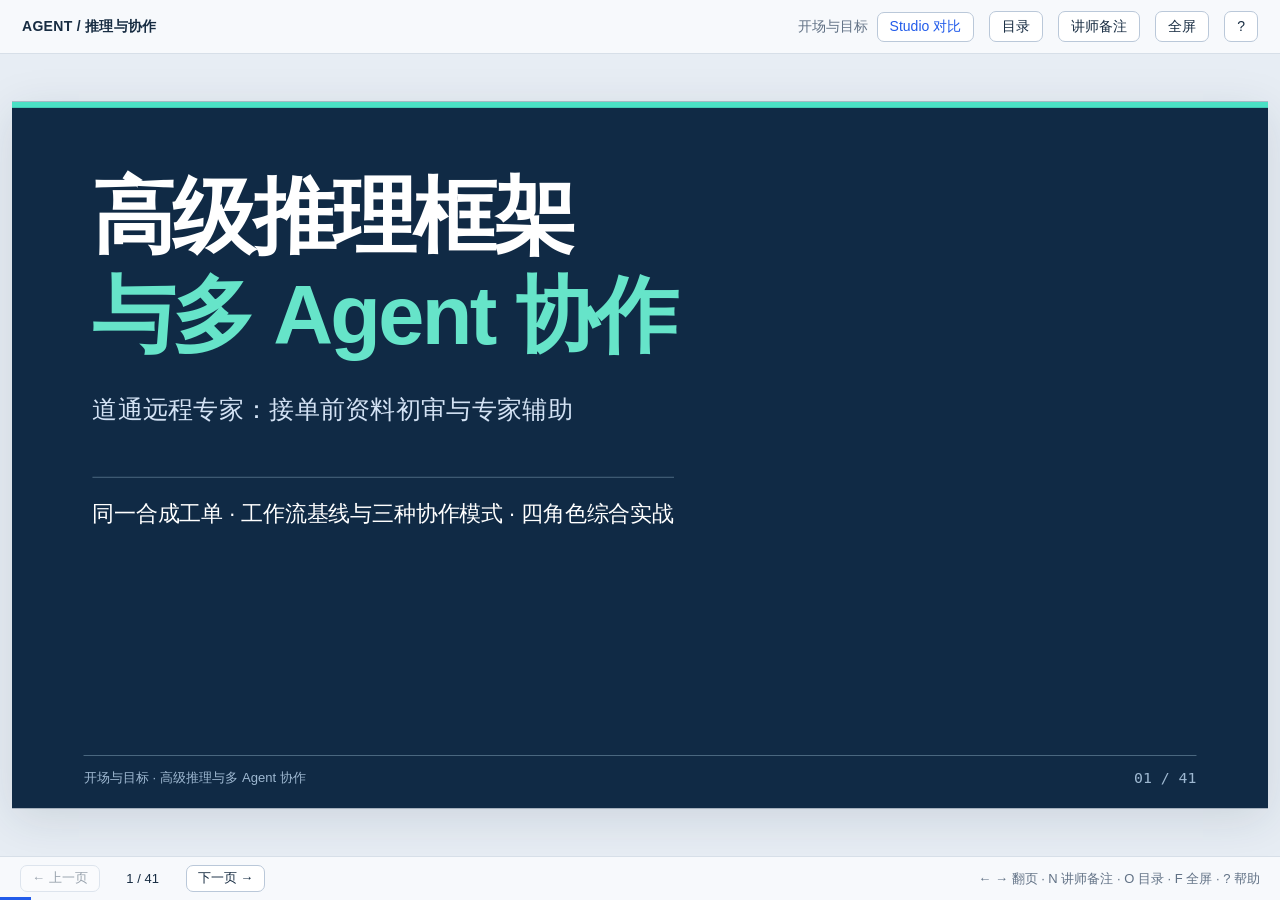
==== commit d904526e: "Add live model demos and LangSmith Studio to 90-minute course" ====
--- a/agent-training/index.html
+++ b/agent-training/index.html
@@ -34,32 +34,31 @@
 .outing-slide h2{font-size:39px;margin-bottom:16px}.outing-slide .evolution{display:grid;grid-template-columns:repeat(7,minmax(0,1fr));gap:8px;margin:15px 0}.outing-slide .evolution>.arrow{display:none}.outing-slide .evolution>.node{font-size:20px;padding:8px;line-height:1.25;border-top-width:3px}.outing-slide .evolution small{font-size:14px;line-height:1.25}.outing-slide .evolution br{display:none}.outing-slide .evolution small:first-child{margin-bottom:5px}.outing-slide .evolution small:last-child{margin-top:5px}.outing-slide .lead{font-size:24px;margin:12px 0}.outing-slide .takeaway,.outing-slide .foot{font-size:20px;margin:12px 0}.outing-demo{margin-top:15px;border:1px solid #cad8e8;border-radius:8px;background:#edf3fb;padding:16px 20px}.outing-demo label{font-size:17px;display:inline-flex;align-items:center;gap:7px;margin-right:15px}.outing-demo select{font:inherit;background:white;border:1px solid #bac8d9;border-radius:5px;padding:6px}.outing-demo button{font-size:17px;padding:7px 11px;margin-right:8px}.outing-demo [data-outing-counter]{font-size:16px;color:var(--muted)}.outing-demo [data-outing-output]{height:165px;overflow:auto;padding:14px 0 0;font-size:21px;line-height:1.5;white-space:pre-line}.outing-demo [data-outing-output]>strong{display:block;font-size:24px;margin:5px 0}.outing-demo [data-outing-output]>p{font-size:21px;line-height:1.5;margin:7px 0}.outing-phase{font-size:16px;color:var(--teal)}.outing-demo .foot,.outing-demo .demo-status{font-size:16px;line-height:1.4;margin:7px 0 0;min-height:0}
 .agent-anatomy{display:grid;grid-template-columns:1fr 2.7fr 1.1fr;gap:28px;align-items:center;margin:28px 0}.anatomy-input,.anatomy-output{position:relative;text-align:center;padding:22px 12px;background:#edf3fb;border-top:4px solid var(--blue)}.anatomy-input strong,.anatomy-output strong{font-size:24px}.compact .anatomy-input p,.compact .anatomy-output p{font-size:22px;line-height:1.55;margin:15px 0 0}.anatomy-input>span,.anatomy-output>span{position:absolute;font-size:32px;color:#8195b1;top:45%;transform:rotate(-90deg)}.anatomy-input>span{right:-26px}.anatomy-output>span{left:-26px}.anatomy-core{border:2px solid #a8c6c0;padding:15px;background:#f5faf9;border-radius:8px}.anatomy-model{background:#d8f4e9;padding:16px;text-align:center;border-top:4px solid var(--teal)}.anatomy-model strong{font-size:26px;color:#174b54}.compact .anatomy-model p{font-size:21px;margin:10px 0 0;line-height:1.5}.anatomy-parts{display:grid;grid-template-columns:1fr 1fr;gap:12px;margin-top:13px}.anatomy-part{padding:14px;background:white;border:1px solid var(--line)}.anatomy-part strong{font-size:19px;color:#284a7d}.compact .anatomy-part p{font-size:18px;line-height:1.5;margin:9px 0 0}
 .outing-demo [data-outing-output]{height:200px}
+#outingLiveDialog{width:min(1250px,96vw);padding:24px}#outingLiveDialog p{font-size:17px;line-height:1.5;margin:10px 0}#outingLiveDialog h3{font-size:24px;margin:12px 0}#outingLiveDialog select{font:inherit;padding:7px;border:1px solid #bac8d9;border-radius:5px}#outingLiveDialog .live-toolbar{display:flex;gap:10px;align-items:center;flex-wrap:wrap;font-size:16px;margin:12px 0}#outingLiveDialog button{font-size:16px;padding:8px 12px}#outingLiveDialog .live-grid{display:grid;grid-template-columns:300px minmax(0,1fr);gap:18px;height:min(410px,43vh)}#outingLiveDialog [data-live-events]{overflow:auto;background:#edf3fb;padding:9px;border-radius:7px}#outingLiveDialog [data-live-events] button{display:block;text-align:left;width:100%;margin:0 0 7px;font-size:14px}#outingLiveDialog [data-live-events] .selected{background:var(--blue);color:white}#outingLiveDialog [data-live-detail]{overflow:auto;overflow-wrap:anywhere;padding:16px;background:#f4f7fc;border:1px solid var(--line);border-radius:7px}#outingLiveDialog [data-live-detail] p{white-space:pre-wrap;font-size:19px}#outingLiveDialog pre{font-size:14px;padding:14px;line-height:1.5}#outingLiveDialog [data-live-status]{color:var(--teal);font-weight:600}#outingLiveDialog .live-note{font-size:14px;color:var(--muted)}#outingLiveDialog [data-live-metrics]{font-size:14px;color:var(--muted)}@media(max-width:700px){#outingLiveDialog .live-grid{grid-template-columns:140px minmax(0,1fr)}#outingLiveDialog{padding:15px}}[hidden]{display:none!important}
+.appbar .studio-link{font-size:14px;padding:5px 12px;border:1px solid #bac8d9;border-radius:7px;background:white;text-decoration:none;white-space:nowrap}
 </style>
 </head>
 <body>
-<header class="appbar"><div class="brand">AGENT / 推理与协作</div><div class="bar-right"><span id="chapterLabel"></span><button id="tocBtn">目录</button><button id="notesBtn">讲师备注</button><button id="fullBtn">全屏</button><button id="helpBtn" aria-label="快捷键帮助">?</button></div></header>
-<div id="viewport"><main id="stage" aria-label="培训演示文稿"><section class="slide cover" aria-label="1. 高级推理框架与多 Agent 协作"><div class="slide-content"><div class="cover-title">高级推理框架<br><em>与多 Agent 协作</em></div><p class="cover-sub">道通远程专家：接单前资料初审与专家辅助</p><div class="cover-line">同一合成工单 · 工作流基线与三种协作模式 · 四角色综合实战</div></div><footer class="slide-footer"><div>开场与目标 · 高级推理与多 Agent 协作</div><span class="slide-num">01 / 44</span></footer></section>
-<section class="slide compact" aria-label="2. 120 分钟：从判断题走到可运行系统"><div class="slide-content"><h2>120 分钟：从判断题走到可运行系统</h2><div class="split"><div><table class=""><thead><tr><th>前半程</th><th>分钟</th></tr></thead><tbody><tr><td>开场与目标</td><td>5</td></tr><tr><td>Agent 基础</td><td>13</td></tr><tr><td>能力演进</td><td>13</td></tr><tr><td>按复杂度选择方案</td><td>12</td></tr></tbody></table></div><div><table class=""><thead><tr><th>后半程</th><th>分钟</th></tr></thead><tbody><tr><td>多 Agent 协作设计</td><td>22</td></tr><tr><td>三种框架的工程取舍</td><td>12</td></tr><tr><td>工作流基线与三个短演示</td><td>15</td></tr><tr><td>综合实战与落地</td><td>28</td></tr></tbody></table></div></div><p class="takeaway">带走两项能力：<b>按复杂度选方案</b>；<b>设计最小协作闭环</b>。</p></div><footer class="slide-footer"><div>开场与目标 · 高级推理与多 Agent 协作</div><span class="slide-num">02 / 44</span></footer></section>
-<section class="slide compact" aria-label="3. 道通远程专家：接单前资料初审与专家辅助"><div class="slide-content"><h2>道通远程专家：接单前资料初审与专家辅助</h2><p class="lead">SYNTH-REMOTE-001：接单前整理门店上传资料，标出缺失，供远程专家复核。</p><table class=""><thead><tr><th>业务步骤</th><th>负责泳道</th><th>AI 可辅助的位置</th></tr></thead><tbody><tr><td>填写 VIN → 导入报告 → 发布订单</td><td>门店 / 客户端</td><td>提取字段、标出缺失</td></tr><tr><td>资料初审 → 专家接单</td><td>业务平台 → 专家</td><td>整理证据与候选资料</td></tr><tr><td>请求补充 → 再次上传</td><td>专家 → 门店 / 客户端</td><td>列出缺失项；平台等待资料</td></tr><tr><td>复核 → 报告 → 客户确认</td><td>专家 → 门店 / 客户</td><td>起草有引用的建议</td></tr></tbody></table><p class="foot">U0121：与 ABS 控制模块失去通信的故障码；voltage：供电电压；gateway：通信网关。</p></div><footer class="slide-footer"><div><a href="https://www.auteltech.cn/cloud/3942.jhtml" target="_blank" rel="noopener">道通 Autel · 远程专家 ↗</a></div><span class="slide-num">03 / 44</span></footer></section>
-<section class="slide compact" aria-label="4. 认识 Agent 的组成部分"><div class="slide-content"><h2>认识 Agent 的组成部分</h2><p class="lead">智能体 Agent：围绕目标，利用上下文与工具决定下一步。</p><div class="agent-anatomy"><div class="anatomy-input"><strong>用户目标</strong><p>两大一小，半日出游</p><span>↓</span></div><div class="anatomy-core"><div class="anatomy-model"><strong>模型 Model</strong><p>结合目标与证据，判断下一步：下雨，先查室内场馆</p></div><div class="anatomy-parts"><div class="anatomy-part"><strong>指令 Instructions</strong><p>约束模型：预算300元，不订票</p></div><div class="anatomy-part"><strong>上下文 Context</strong><p>供模型参考：同行人数、天气、已查候选</p></div><div class="anatomy-part"><strong>工具 Tools</strong><p>模型请求 → 程序查天气、算总价 → 结果回传</p></div><div class="anatomy-part"><strong>控制循环 Control loop</strong><p>判断 → 调用 → 观察 ↺；合适或无解就停止</p></div></div></div><div class="anatomy-output"><span>↓</span><strong>可核对的建议</strong><p>雨天选城市博物馆，合计210元，待用户确认</p></div></div></div><footer class="slide-footer"><div><a href="https://www.anthropic.com/engineering/building-effective-agents" target="_blank" rel="noopener">Anthropic · Building effective agents ↗</a></div><span class="slide-num">04 / 44</span></footer></section>
-<section class="slide compact" aria-label="5. 本课学习路线：会判断、懂协作、能搭建"><div class="slide-content"><h2>本课学习路线：会判断、懂协作、能搭建</h2><table class=""><thead><tr><th>步骤</th><th>学会回答</th><th>对应章节</th></tr></thead><tbody><tr><td>01 会判断</td><td>怎么查、怎么改？<br><small>推理策略 Reasoning Strategy</small></td><td>能力演进 → 按复杂度选择方案</td></tr><tr><td>02 懂协作</td><td>谁来做、如何汇合？<br><small>协作架构 Collaboration Architecture</small></td><td>多 Agent 协作设计</td></tr><tr><td>03 能搭建</td><td>怎样用代码运行？<br><small>开发框架 Development Framework</small></td><td>三种框架的工程取舍 → 短演示 → 综合实战</td></tr></tbody></table><p class="takeaway">先用出游理解机制，再用接单前资料初审练习工程实现。</p></div><footer class="slide-footer"><div><a href="https://www.anthropic.com/engineering/building-effective-agents" target="_blank" rel="noopener">Anthropic · Building effective agents ↗</a><a href="https://docs.langchain.com/oss/python/langgraph/overview" target="_blank" rel="noopener">LangGraph · 官方概览 ↗</a></div><span class="slide-num">05 / 44</span></footer></section>
-<section class="slide compact" aria-label="6. 普通程序、工作流和智能体有什么不同？"><div class="slide-content"><h2>普通程序、工作流和智能体有什么不同？</h2><table class=""><thead><tr><th>实现方式</th><th>怎样完成任务</th><th>生活中的例子</th></tr></thead><tbody><tr><td>普通程序</td><td>按写好的规则计算与校验</td><td>同一次出游：门票60 + 交通40 + 餐饮80 = 180元</td></tr><tr><td>工作流 Workflow</td><td>沿预设步骤和条件分支执行</td><td>查天气 → 雨天筛室内 → 算总价 → 请用户确认</td></tr><tr><td>智能体 Agent</td><td>解释需求，结合结果选择后续行动</td><td>理解“孩子怕淋雨”，选择查询；超预算后再找候选</td></tr></tbody></table><p class="takeaway">组合使用：程序检查权限 → AI 查询资料 → 用户确认方案；本例不订票。</p></div><footer class="slide-footer"><div><a href="https://www.anthropic.com/engineering/building-effective-agents" target="_blank" rel="noopener">Anthropic · Building effective agents ↗</a></div><span class="slide-num">06 / 44</span></footer></section>
-<section class="slide compact outing-slide" aria-label="7. 能力演进 ①：大语言模型 LLM"><div class="slide-content"><h2>能力演进 ①：大语言模型 LLM</h2><div class="evolution flow" aria-label="七种能力的组合，不是历史进程"><div class="node is-active" aria-current="step"><small>01</small><br>对话<br><small>LLM</small></div><span class="arrow" aria-hidden="true">→</span><div class="node is-pending"><small>02</small><br>检索<br><small>RAG</small></div><span class="arrow" aria-hidden="true">→</span><div class="node is-pending"><small>03</small><br>工具<br><small>Tool Calling</small></div><span class="arrow" aria-hidden="true">→</span><div class="node is-pending"><small>04</small><br>交替<br><small>ReAct</small></div><span class="arrow" aria-hidden="true">→</span><div class="node is-pending"><small>05</small><br>规划<br><small>Plan-and-Execute</small></div><span class="arrow" aria-hidden="true">→</span><div class="node is-pending"><small>06</small><br>反思<br><small>Reflexion</small></div><span class="arrow" aria-hidden="true">→</span><div class="node is-pending"><small>07</small><br>协作<br><small>Multi-Agent</small></div></div><p class="lead">先给一个出游建议：能组织语言，还没有当前天气与费用依据。</p><p class="foot">机制：根据输入生成回答；局限：固定示意答案，不随下拉项重新推理。</p><div class="outing-demo" data-outing-stage="1"><p class="foot">两大一小，半日出游，不订票。场馆与费用均为合成样本。</p><div class="interactive-line"><label>仿真天气 <select data-outing-weather><option value="rain" selected>下雨</option><option value="sun">晴天</option></select></label><label>预算 <select data-outing-budget><option value="300" selected>300元</option><option value="200">200元</option><option value="100">100元</option></select></label><button type="button" data-outing-next>下一步演示</button><button type="button" data-outing-reset>重置</button><span data-outing-counter>0 / 0</span></div><p class="foot">脚本示意：固定回答，无模型或工具调用。下拉项用于对照天气与预算约束。</p><div data-outing-output role="status" aria-live="polite"></div></div></div><footer class="slide-footer"><div>能力演进 · 高级推理与多 Agent 协作</div><span class="slide-num">07 / 44</span></footer></section>
-<section class="slide compact outing-slide" aria-label="8. 能力演进 ②：检索增强生成 RAG"><div class="slide-content"><h2>能力演进 ②：检索增强生成 RAG</h2><div class="evolution flow" aria-label="七种能力的组合，不是历史进程"><div class="node is-active"><small>01</small><br>对话<br><small>LLM</small></div><span class="arrow" aria-hidden="true">→</span><div class="node is-active" aria-current="step"><small>02</small><br>检索<br><small>RAG</small></div><span class="arrow" aria-hidden="true">→</span><div class="node is-pending"><small>03</small><br>工具<br><small>Tool Calling</small></div><span class="arrow" aria-hidden="true">→</span><div class="node is-pending"><small>04</small><br>交替<br><small>ReAct</small></div><span class="arrow" aria-hidden="true">→</span><div class="node is-pending"><small>05</small><br>规划<br><small>Plan-and-Execute</small></div><span class="arrow" aria-hidden="true">→</span><div class="node is-pending"><small>06</small><br>反思<br><small>Reflexion</small></div><span class="arrow" aria-hidden="true">→</span><div class="node is-pending"><small>07</small><br>协作<br><small>Multi-Agent</small></div></div><p class="lead">回答前先找资料：雨天选室内，费用必须算全。</p><p class="foot">机制：检索 → 引用 → 回答；局限：文档规则不等于实时天气与报价。</p><div class="outing-demo" data-outing-stage="2"><p class="foot">两大一小，半日出游，不订票。场馆与费用均为合成样本。</p><div class="interactive-line"><label>仿真天气 <select data-outing-weather><option value="rain" selected>下雨</option><option value="sun">晴天</option></select></label><label>预算 <select data-outing-budget><option value="300" selected>300元</option><option value="200">200元</option><option value="100">100元</option></select></label><button type="button" data-outing-next>下一步演示</button><button type="button" data-outing-reset>重置</button><span data-outing-counter>0 / 0</span></div><p class="foot">预写规则模拟，无真实 LLM 调用。下拉项用于对照天气与预算约束。</p><div data-outing-output role="status" aria-live="polite"></div></div></div><footer class="slide-footer"><div>能力演进 · 高级推理与多 Agent 协作</div><span class="slide-num">08 / 44</span></footer></section>
-<section class="slide compact outing-slide" aria-label="9. 能力演进 ③：工具调用 Tool Calling"><div class="slide-content"><h2>能力演进 ③：工具调用 Tool Calling</h2><div class="evolution flow" aria-label="七种能力的组合，不是历史进程"><div class="node is-active"><small>01</small><br>对话<br><small>LLM</small></div><span class="arrow" aria-hidden="true">→</span><div class="node is-active"><small>02</small><br>检索<br><small>RAG</small></div><span class="arrow" aria-hidden="true">→</span><div class="node is-active" aria-current="step"><small>03</small><br>工具<br><small>Tool Calling</small></div><span class="arrow" aria-hidden="true">→</span><div class="node is-pending"><small>04</small><br>交替<br><small>ReAct</small></div><span class="arrow" aria-hidden="true">→</span><div class="node is-pending"><small>05</small><br>规划<br><small>Plan-and-Execute</small></div><span class="arrow" aria-hidden="true">→</span><div class="node is-pending"><small>06</small><br>反思<br><small>Reflexion</small></div><span class="arrow" aria-hidden="true">→</span><div class="node is-pending"><small>07</small><br>协作<br><small>Multi-Agent</small></div></div><p class="lead">把“查一下、算一下”变成可核对的调用结果。</p><p class="foot">机制（伪代码）：weather → catalog → sum；局限：查天气、场馆和总价，不等于自动规划。</p><div class="outing-demo" data-outing-stage="3"><p class="foot">两大一小，半日出游，不订票。场馆与费用均为合成样本。</p><div class="interactive-line"><label>仿真天气 <select data-outing-weather><option value="rain" selected>下雨</option><option value="sun">晴天</option></select></label><label>预算 <select data-outing-budget><option value="300" selected>300元</option><option value="200">200元</option><option value="100">100元</option></select></label><button type="button" data-outing-next>下一步演示</button><button type="button" data-outing-reset>重置</button><span data-outing-counter>0 / 0</span></div><p class="foot">预写规则模拟，无真实 LLM 调用。下拉项用于对照天气与预算约束。</p><div data-outing-output role="status" aria-live="polite"></div></div></div><footer class="slide-footer"><div>能力演进 · 高级推理与多 Agent 协作</div><span class="slide-num">09 / 44</span></footer></section>
-<section class="slide compact outing-slide" aria-label="10. 能力演进 ④：推理与行动交替 ReAct"><div class="slide-content"><h2>能力演进 ④：推理与行动交替 ReAct</h2><div class="evolution flow" aria-label="七种能力的组合，不是历史进程"><div class="node is-active"><small>01</small><br>对话<br><small>LLM</small></div><span class="arrow" aria-hidden="true">→</span><div class="node is-active"><small>02</small><br>检索<br><small>RAG</small></div><span class="arrow" aria-hidden="true">→</span><div class="node is-active"><small>03</small><br>工具<br><small>Tool Calling</small></div><span class="arrow" aria-hidden="true">→</span><div class="node is-active" aria-current="step"><small>04</small><br>交替<br><small>ReAct</small></div><span class="arrow" aria-hidden="true">→</span><div class="node is-pending"><small>05</small><br>规划<br><small>Plan-and-Execute</small></div><span class="arrow" aria-hidden="true">→</span><div class="node is-pending"><small>06</small><br>反思<br><small>Reflexion</small></div><span class="arrow" aria-hidden="true">→</span><div class="node is-pending"><small>07</small><br>协作<br><small>Multi-Agent</small></div></div><p class="lead">先试自然馆，算出310元超预算，再查城市博物馆210元。</p><p class="foot">机制：判断 Thought → 行动 Action → 观察 Observation；满足条件或无候选时停止。</p><div class="outing-demo" data-outing-stage="4"><p class="foot">两大一小，半日出游，不订票。场馆与费用均为合成样本。</p><div class="interactive-line"><label>仿真天气 <select data-outing-weather><option value="rain" selected>下雨</option><option value="sun">晴天</option></select></label><label>预算 <select data-outing-budget><option value="300" selected>300元</option><option value="200">200元</option><option value="100">100元</option></select></label><button type="button" data-outing-next>下一步演示</button><button type="button" data-outing-reset>重置</button><span data-outing-counter>0 / 0</span></div><p class="foot">预写规则模拟，无真实 LLM 调用。下拉项用于对照天气与预算约束。</p><div data-outing-output role="status" aria-live="polite"></div></div></div><footer class="slide-footer"><div><a href="https://arxiv.org/abs/2210.03629" target="_blank" rel="noopener">ReAct · ICLR 2023 ↗</a></div><span class="slide-num">10 / 44</span></footer></section>
-<section class="slide compact outing-slide" aria-label="11. 能力演进 ⑤：规划执行 Plan-and-Execute"><div class="slide-content"><h2>能力演进 ⑤：规划执行 Plan-and-Execute</h2><div class="evolution flow" aria-label="七种能力的组合，不是历史进程"><div class="node is-active"><small>01</small><br>对话<br><small>LLM</small></div><span class="arrow" aria-hidden="true">→</span><div class="node is-active"><small>02</small><br>检索<br><small>RAG</small></div><span class="arrow" aria-hidden="true">→</span><div class="node is-active"><small>03</small><br>工具<br><small>Tool Calling</small></div><span class="arrow" aria-hidden="true">→</span><div class="node is-active"><small>04</small><br>交替<br><small>ReAct</small></div><span class="arrow" aria-hidden="true">→</span><div class="node is-active" aria-current="step"><small>05</small><br>规划<br><small>Plan-and-Execute</small></div><span class="arrow" aria-hidden="true">→</span><div class="node is-pending"><small>06</small><br>反思<br><small>Reflexion</small></div><span class="arrow" aria-hidden="true">→</span><div class="node is-pending"><small>07</small><br>协作<br><small>Multi-Agent</small></div></div><p class="lead">先列任务依赖：天气与场馆信息齐备后，才能筛选、算价和验收。</p><p class="foot">机制：规划 Planning → 执行 → 检查；局限：计划需要真实结果支持，不能提前宣布成功。</p><div class="outing-demo" data-outing-stage="5"><p class="foot">两大一小，半日出游，不订票。场馆与费用均为合成样本。</p><div class="interactive-line"><label>仿真天气 <select data-outing-weather><option value="rain" selected>下雨</option><option value="sun">晴天</option></select></label><label>预算 <select data-outing-budget><option value="300" selected>300元</option><option value="200">200元</option><option value="100">100元</option></select></label><button type="button" data-outing-next>下一步演示</button><button type="button" data-outing-reset>重置</button><span data-outing-counter>0 / 0</span></div><p class="foot">预写规则模拟，无真实 LLM 调用。下拉项用于对照天气与预算约束。</p><div data-outing-output role="status" aria-live="polite"></div></div></div><footer class="slide-footer"><div><a href="https://blog.langchain.com/planning-agents/" target="_blank" rel="noopener">LangChain · Plan-and-Execute ↗</a></div><span class="slide-num">11 / 44</span></footer></section>
-<section class="slide compact outing-slide" aria-label="12. 能力演进 ⑥：反思修订 Reflexion"><div class="slide-content"><h2>能力演进 ⑥：反思修订 Reflexion</h2><div class="evolution flow" aria-label="七种能力的组合，不是历史进程"><div class="node is-active"><small>01</small><br>对话<br><small>LLM</small></div><span class="arrow" aria-hidden="true">→</span><div class="node is-active"><small>02</small><br>检索<br><small>RAG</small></div><span class="arrow" aria-hidden="true">→</span><div class="node is-active"><small>03</small><br>工具<br><small>Tool Calling</small></div><span class="arrow" aria-hidden="true">→</span><div class="node is-active"><small>04</small><br>交替<br><small>ReAct</small></div><span class="arrow" aria-hidden="true">→</span><div class="node is-active"><small>05</small><br>规划<br><small>Plan-and-Execute</small></div><span class="arrow" aria-hidden="true">→</span><div class="node is-active" aria-current="step"><small>06</small><br>反思<br><small>Reflexion</small></div><span class="arrow" aria-hidden="true">→</span><div class="node is-pending"><small>07</small><br>协作<br><small>Multi-Agent</small></div></div><p class="lead">复核“去湖畔公园，费用合适”的无依据草稿，再按证据修订。</p><p class="foot">机制：尝试 → 反馈 → 反思 Reflection → 再验收；局限：改语气不能补足证据。</p><div class="outing-demo" data-outing-stage="6"><p class="foot">两大一小，半日出游，不订票。场馆与费用均为合成样本。</p><div class="interactive-line"><label>仿真天气 <select data-outing-weather><option value="rain" selected>下雨</option><option value="sun">晴天</option></select></label><label>预算 <select data-outing-budget><option value="300" selected>300元</option><option value="200">200元</option><option value="100">100元</option></select></label><button type="button" data-outing-next>下一步演示</button><button type="button" data-outing-reset>重置</button><span data-outing-counter>0 / 0</span></div><p class="foot">预写规则模拟，无真实 LLM 调用。下拉项用于对照天气与预算约束。</p><div data-outing-output role="status" aria-live="polite"></div></div></div><footer class="slide-footer"><div><a href="https://arxiv.org/abs/2303.11366" target="_blank" rel="noopener">Reflexion · NeurIPS 2023 ↗</a></div><span class="slide-num">12 / 44</span></footer></section>
-<section class="slide compact outing-slide" aria-label="13. 能力演进 ⑦：多智能体 Multi-Agent"><div class="slide-content"><h2>能力演进 ⑦：多智能体 Multi-Agent</h2><div class="evolution flow" aria-label="七种能力的组合，不是历史进程"><div class="node is-active"><small>01</small><br>对话<br><small>LLM</small></div><span class="arrow" aria-hidden="true">→</span><div class="node is-active"><small>02</small><br>检索<br><small>RAG</small></div><span class="arrow" aria-hidden="true">→</span><div class="node is-active"><small>03</small><br>工具<br><small>Tool Calling</small></div><span class="arrow" aria-hidden="true">→</span><div class="node is-active"><small>04</small><br>交替<br><small>ReAct</small></div><span class="arrow" aria-hidden="true">→</span><div class="node is-active"><small>05</small><br>规划<br><small>Plan-and-Execute</small></div><span class="arrow" aria-hidden="true">→</span><div class="node is-active"><small>06</small><br>反思<br><small>Reflexion</small></div><span class="arrow" aria-hidden="true">→</span><div class="node is-active" aria-current="step"><small>07</small><br>协作<br><small>Multi-Agent</small></div></div><p class="lead">天气与费用各自形成摘要，由协调者合并成可核对的出游建议。</p><p class="foot">机制：独立分工 → 汇合 → 统一检查；局限：多角色有协调成本，固定流程也能完成本例。</p><div class="outing-demo" data-outing-stage="7"><p class="foot">两大一小，半日出游，不订票。场馆与费用均为合成样本。</p><div class="interactive-line"><label>仿真天气 <select data-outing-weather><option value="rain" selected>下雨</option><option value="sun">晴天</option></select></label><label>预算 <select data-outing-budget><option value="300" selected>300元</option><option value="200">200元</option><option value="100">100元</option></select></label><button type="button" data-outing-next>下一步演示</button><button type="button" data-outing-reset>重置</button><span data-outing-counter>0 / 0</span></div><p class="foot">预写规则模拟，无真实 LLM 调用。下拉项用于对照天气与预算约束。</p><div data-outing-output role="status" aria-live="polite"></div></div></div><footer class="slide-footer"><div><a href="https://docs.langchain.com/oss/python/langchain/multi-agent" target="_blank" rel="noopener">LangChain · Multi-agent ↗</a></div><span class="slide-num">13 / 44</span></footer></section>
-<section class="slide compact" aria-label="14. 决策卡：选择能解决问题的最简单方案"><div class="slide-content"><h2>决策卡：选择能解决问题的最简单方案</h2><table class=""><thead><tr><th>先问这个问题</th><th>优先选择</th><th>工单中的例子</th></tr></thead><tbody><tr><td>输入齐全，只需一次生成？</td><td>普通 LLM</td><td>改写症状描述</td></tr><tr><td>步骤与判断条件稳定？</td><td>固定工作流</td><td>按字段检查工单完整性</td></tr><tr><td>路径难穷举，需解释非结构化信息并选工具？</td><td>单 Agent</td><td>自由文本日志驱动探索查证</td></tr><tr><td>新增独立上下文、权限或专业归属？</td><td>评估多 Agent</td><td>隔离证据、资料与专业审查</td></tr></tbody></table><p class="takeaway">升级前写明瓶颈；升级后比较质量、延迟、费用和失败恢复。</p></div><footer class="slide-footer"><div><a href="https://www.anthropic.com/engineering/building-effective-agents" target="_blank" rel="noopener">Anthropic · Building effective agents ↗</a></div><span class="slide-num">14 / 44</span></footer></section>
-<section class="slide compact" aria-label="15. 互动 ①：固定字段检查，需要 Agent 吗？"><div class="slide-content"><h2>互动 ①：固定字段检查，需要 Agent 吗？</h2><p class="lead">提交工单时检查设备标识、采集时间、授权状态是否齐全；规则已明确。</p><div class="quiz" data-quiz="fixed-workflow"><button type="button" data-correct="true" data-feedback="正确：规则稳定，确定性执行更易测试和解释，不需要模型决定必填项。">A　普通代码或固定工作流</button><button type="button" data-correct="false" data-feedback="业务规则已确定，交给模型反复选择会造成口径漂移。">B　单 Agent 每次决定必填字段</button><button type="button" data-correct="false" data-feedback="没有独立职责需求；额外协调不改善确定性校验。">C　三个 Agent 相互投票</button><p class="quiz-feedback" role="status" aria-live="polite">选择后说明：哪条约束决定了你的选择？</p></div></div><footer class="slide-footer"><div>按复杂度选择方案 · 高级推理与多 Agent 协作</div><span class="slide-num">15 / 44</span></footer></section>
-<section class="slide compact" aria-label="16. 互动 ②：每次缺失的证据不同，如何处理？"><div class="slide-content"><h2>互动 ②：每次缺失的证据不同，如何处理？</h2><p class="lead">缺电压就读补充记录；读数冲突就查事件时间；失败转人工。所有条件与工具映射已知。</p><div class="quiz" data-quiz="single-agent"><button type="button" data-correct="true" data-feedback="正确：虽然下一步依赖证据，但条件和工具映射可穷举，普通工作流足够。">A　带条件分支与预算的固定工作流</button><button type="button" data-correct="false" data-feedback="证据驱动分支也可用 if/else；难以穷举路径、需解释非结构化资料并选工具时才评估 Agent。">B　只要依据反馈就必须用单 Agent</button><button type="button" data-correct="false" data-feedback="原始固定字段任务没有新增独立上下文、权限或专业责任要求，无需拆角色。">C　直接配置十个专家 Agent</button><p class="quiz-feedback" role="status" aria-live="polite">选择后说明：哪条约束决定了你的选择？</p></div></div><footer class="slide-footer"><div>按复杂度选择方案 · 高级推理与多 Agent 协作</div><span class="slide-num">16 / 44</span></footer></section>
-<section class="slide compact" aria-label="17. 互动 ③：何时值得拆成多个角色？"><div class="slide-content"><h2>互动 ③：何时值得拆成多个角色？</h2><p class="lead">新增要求：敏感日志与资料检索隔离上下文及权限；专业审查岗位独立负责引用验收。</p><div class="quiz" data-quiz="multi-agent"><button type="button" data-correct="false" data-feedback="可作为基线，但本题有明确权限与审查隔离要求，全部混合更难落实边界。">A　一个 prompt 包含全部权限和历史</button><button type="button" data-correct="true" data-feedback="正确：分工对应独立产物、权限和验收，仍需比较额外调用成本。">B　证据、知识、审查分工，协调者汇总</button><button type="button" data-correct="false" data-feedback="重复意见不是独立证据；同模型可能共享偏差，多数票也不能授权维修。">C　重复回答，按多数票决定原因</button><p class="quiz-feedback" role="status" aria-live="polite">选择后说明：哪条约束决定了你的选择？</p></div></div><footer class="slide-footer"><div>按复杂度选择方案 · 高级推理与多 Agent 协作</div><span class="slide-num">17 / 44</span></footer></section>
-<section class="slide compact" aria-label="18. 先定义角色产物，再讨论角色数量"><div class="slide-content"><h2>先定义角色产物，再讨论角色数量</h2><table class=""><thead><tr><th>角色</th><th>输入 → 输出</th><th>职责边界</th></tr></thead><tbody><tr><td>协调者 Coordinator</td><td>目标与状态 → 子任务、草稿</td><td>路由与汇总，不编造证据</td></tr><tr><td>证据者 Evidence</td><td>工单标识 → 事实、缺失、引用</td><td>只读取证，不替代知识判断</td></tr><tr><td>知识者 Knowledge</td><td>症状与上下文 → 资料与条件</td><td>通用说明不等于本次结论</td></tr><tr><td>审查者 Reviewer</td><td>草稿与证据 → 通过或退回</td><td>核对引用，不授予审批</td></tr></tbody></table><p class="takeaway">每个角色只接收完成职责所需的信息与工具。</p></div><footer class="slide-footer"><div><a href="https://docs.langchain.com/oss/python/langchain/multi-agent" target="_blank" rel="noopener">LangChain · Multi-agent ↗</a></div><span class="slide-num">18 / 44</span></footer></section>
-<section class="slide compact" aria-label="19. 模式 ①：主管 Supervisor，集中分派与汇总"><div class="slide-content"><h2>模式 ①：主管 Supervisor，集中分派与汇总</h2><div class="topology"><div class="top-node">协调者<br><small>分派 · 判断进度 · 汇总</small></div><div class="tree-line">↓<span>↓</span>↓</div><div class="leaves"><div>证据</div><div>知识</div><div>审查</div></div></div><ul class="points"><li>控制权返回协调者，由它选择下一位角色。</li><li>适合：步骤随状态改变，但需要统一出口。</li><li>风险：中央瓶颈，以及摘要丢失关键条件。</li></ul><p class="foot">工单：缺电压 → 先补证据 → 再核对资料。</p></div><footer class="slide-footer"><div><a href="https://www.anthropic.com/engineering/building-effective-agents" target="_blank" rel="noopener">Anthropic · Building effective agents ↗</a><a href="https://docs.langchain.com/oss/python/langchain/multi-agent" target="_blank" rel="noopener">LangChain · Multi-agent ↗</a></div><span class="slide-num">19 / 44</span></footer></section>
-<section class="slide compact" aria-label="20. 模式 ②：并行 Parallel，先判断是否独立"><div class="slide-content"><h2>模式 ②：并行 Parallel，先判断是否独立</h2><div class="flow"><div class="node">同一工单快照</div><span class="arrow" aria-hidden="true">→</span><div class="node">证据 ∥ 候选资料</div><span class="arrow" aria-hidden="true">→</span><div class="node">等待与合并</div><span class="arrow" aria-hidden="true">→</span><div class="node">统一验收</div></div><ul class="points"><li>可并行：两项查询从同一输入独立启动。</li><li>必须等待：建议依赖双方结果，不能先写后补。</li><li>合并：保留时间和来源，不用后写覆盖先写。</li><li>失败：区分部分成功、超时与必要证据缺失。</li></ul></div><footer class="slide-footer"><div><a href="https://www.anthropic.com/engineering/building-effective-agents" target="_blank" rel="noopener">Anthropic · Building effective agents ↗</a><a href="https://www.anthropic.com/engineering/multi-agent-research-system" target="_blank" rel="noopener">Anthropic · Multi-agent research system ↗</a></div><span class="slide-num">20 / 44</span></footer></section>
-<section class="slide compact" aria-label="21. 模式 ③：评审 Review，用明确标准修订"><div class="slide-content"><h2>模式 ③：评审 Review，用明确标准修订</h2><div class="flow"><div class="node">建议草稿</div><span class="arrow" aria-hidden="true">→</span><div class="node">按标准审查</div><span class="arrow" aria-hidden="true">→</span><div class="node">带理由退回</div><span class="arrow" aria-hidden="true">→</span><div class="node">有限修订</div></div><table class=""><thead><tr><th>标准</th><th>具体退回理由</th></tr></thead><tbody><tr><td>可追溯</td><td>结论无引用，或引用记录不存在</td></tr><tr><td>适用性</td><td>资料版本与设备上下文不匹配</td></tr><tr><td>边界与完整性</td><td>缺失项未披露，或跳过人工确认</td></tr></tbody></table><p class="takeaway">达到修订上限仍不合格 → 请求人工处理。</p></div><footer class="slide-footer"><div><a href="https://www.anthropic.com/engineering/building-effective-agents" target="_blank" rel="noopener">Anthropic · Building effective agents ↗</a><a href="https://arxiv.org/abs/2303.11366" target="_blank" rel="noopener">Reflexion · NeurIPS 2023 ↗</a></div><span class="slide-num">21 / 44</span></footer></section>
-<section class="slide compact" aria-label="22. 消息 Message：接收方不应该猜上下文"><div class="slide-content"><h2>消息 Message：接收方不应该猜上下文</h2><div class="split"><div><pre><code>{
+<header class="appbar"><div class="brand">AGENT / 推理与协作</div><div class="bar-right"><span id="chapterLabel"></span><a class="studio-link" href="https://smith.langchain.com/studio/?baseUrl=http://127.0.0.1:2024" target="_blank" rel="noopener" title="先启动 start-studio.cmd">Studio 对比</a><button id="tocBtn">目录</button><button id="notesBtn">讲师备注</button><button id="fullBtn">全屏</button><button id="helpBtn" aria-label="快捷键帮助">?</button></div></header>
+<div id="viewport"><main id="stage" aria-label="培训演示文稿"><section class="slide cover" aria-label="1. 高级推理框架与多 Agent 协作"><div class="slide-content"><div class="cover-title">高级推理框架<br><em>与多 Agent 协作</em></div><p class="cover-sub">道通远程专家：接单前资料初审与专家辅助</p><div class="cover-line">同一合成工单 · 工作流基线与三种协作模式 · 四角色综合实战</div></div><footer class="slide-footer"><div>开场与目标 · 高级推理与多 Agent 协作</div><span class="slide-num">01 / 41</span></footer></section>
+<section class="slide compact" aria-label="2. 90 分钟：手把手搭建多 Agent 系统"><div class="slide-content"><h2>90 分钟：手把手搭建多 Agent 系统</h2><div class="split"><div><table class=""><thead><tr><th>前半程</th><th>用时</th></tr></thead><tbody><tr><td>开场与目标</td><td>2 分 30 秒</td></tr><tr><td>Agent 基础</td><td>2 分 30 秒</td></tr><tr><td>能力演进</td><td>10 分 50 秒</td></tr><tr><td>按复杂度选择方案</td><td>10 分钟</td></tr></tbody></table></div><div><table class=""><thead><tr><th>后半程</th><th>用时</th></tr></thead><tbody><tr><td>多 Agent 协作设计</td><td>18 分 20 秒</td></tr><tr><td>三种框架的工程取舍</td><td>10 分钟</td></tr><tr><td>工作流基线与三个短演示</td><td>12 分 30 秒</td></tr><tr><td>综合实战与落地</td><td>23 分 20 秒</td></tr></tbody></table></div></div><p class="takeaway">你将得到两项能力：<b>按复杂度选方案</b>；<b>设计最小协作闭环</b></p></div><footer class="slide-footer"><div>开场与目标 · 高级推理与多 Agent 协作</div><span class="slide-num">02 / 41</span></footer></section>
+<section class="slide compact" aria-label="3. 本课学习路线：会判断、懂协作、能搭建"><div class="slide-content"><h2>本课学习路线：会判断、懂协作、能搭建</h2><table class=""><thead><tr><th>步骤</th><th>学会回答</th><th>对应章节</th></tr></thead><tbody><tr><td>01 会判断</td><td>怎么查、怎么改？<br><small>推理策略 Reasoning Strategy</small></td><td>能力演进 → 按复杂度选择方案</td></tr><tr><td>02 懂协作</td><td>谁来做、如何汇合？<br><small>协作架构 Collaboration Architecture</small></td><td>多 Agent 协作设计</td></tr><tr><td>03 能搭建</td><td>怎样用代码运行？<br><small>开发框架 Development Framework</small></td><td>三种框架的工程取舍 → 短演示 → 综合实战</td></tr></tbody></table><p class="takeaway">接下来用同一个出游任务，逐步加入检索、工具、推理、规划与反思，最后看多个 Agent 如何协作。</p></div><footer class="slide-footer"><div><a href="https://www.anthropic.com/engineering/building-effective-agents" target="_blank" rel="noopener">Anthropic · Building effective agents ↗</a><a href="https://docs.langchain.com/oss/python/langgraph/overview" target="_blank" rel="noopener">LangGraph · 官方概览 ↗</a></div><span class="slide-num">03 / 41</span></footer></section>
+<section class="slide compact outing-slide" aria-label="4. 能力演进 ①：大语言模型 LLM"><div class="slide-content"><h2>能力演进 ①：大语言模型 LLM</h2><div class="evolution flow" aria-label="七种能力的组合，不是历史进程"><div class="node is-active" aria-current="step"><small>01</small><br>对话<br><small>LLM</small></div><span class="arrow" aria-hidden="true">→</span><div class="node is-pending"><small>02</small><br>检索<br><small>RAG</small></div><span class="arrow" aria-hidden="true">→</span><div class="node is-pending"><small>03</small><br>工具<br><small>Tool Calling</small></div><span class="arrow" aria-hidden="true">→</span><div class="node is-pending"><small>04</small><br>交替<br><small>ReAct</small></div><span class="arrow" aria-hidden="true">→</span><div class="node is-pending"><small>05</small><br>规划<br><small>Plan-and-Execute</small></div><span class="arrow" aria-hidden="true">→</span><div class="node is-pending"><small>06</small><br>反思<br><small>Reflexion</small></div><span class="arrow" aria-hidden="true">→</span><div class="node is-pending"><small>07</small><br>协作<br><small>Multi-Agent</small></div></div><p class="lead">先给一个出游建议：能组织语言，还没有当前天气与费用依据。</p><p class="foot">机制：根据输入生成回答；离线答案固定；真实模式按当前需求生成。</p><div class="outing-demo" data-outing-stage="1"><p class="foot">两大一小，半日出游，不订票。场馆与费用均为合成样本。</p><div class="interactive-line"><label>仿真天气 <select data-outing-weather><option value="rain" selected>下雨</option><option value="sun">晴天</option></select></label><label>预算 <select data-outing-budget><option value="300" selected>300元</option><option value="200">200元</option><option value="100">100元</option></select></label><button type="button" data-outing-next>下一步演示</button><button type="button" data-outing-reset>重置</button><button type="button" data-outing-live>真实模型演示</button><span data-outing-counter>0 / 0</span></div><p class="foot">下一步：离线规则示意；真实模型演示：通过本地服务调用模型。下拉项用于对照天气与预算约束。</p><div data-outing-output role="status" aria-live="polite"></div></div></div><footer class="slide-footer"><div>能力演进 · 高级推理与多 Agent 协作</div><span class="slide-num">04 / 41</span></footer></section>
+<section class="slide compact outing-slide" aria-label="5. 能力演进 ②：检索增强生成 RAG"><div class="slide-content"><h2>能力演进 ②：检索增强生成 RAG</h2><div class="evolution flow" aria-label="七种能力的组合，不是历史进程"><div class="node is-active"><small>01</small><br>对话<br><small>LLM</small></div><span class="arrow" aria-hidden="true">→</span><div class="node is-active" aria-current="step"><small>02</small><br>检索<br><small>RAG</small></div><span class="arrow" aria-hidden="true">→</span><div class="node is-pending"><small>03</small><br>工具<br><small>Tool Calling</small></div><span class="arrow" aria-hidden="true">→</span><div class="node is-pending"><small>04</small><br>交替<br><small>ReAct</small></div><span class="arrow" aria-hidden="true">→</span><div class="node is-pending"><small>05</small><br>规划<br><small>Plan-and-Execute</small></div><span class="arrow" aria-hidden="true">→</span><div class="node is-pending"><small>06</small><br>反思<br><small>Reflexion</small></div><span class="arrow" aria-hidden="true">→</span><div class="node is-pending"><small>07</small><br>协作<br><small>Multi-Agent</small></div></div><p class="lead">回答前先找资料：雨天选室内，费用必须算全。</p><p class="foot">机制：检索 → 引用 → 回答；局限：文档规则不等于实时天气与报价。</p><div class="outing-demo" data-outing-stage="2"><p class="foot">两大一小，半日出游，不订票。场馆与费用均为合成样本。</p><div class="interactive-line"><label>仿真天气 <select data-outing-weather><option value="rain" selected>下雨</option><option value="sun">晴天</option></select></label><label>预算 <select data-outing-budget><option value="300" selected>300元</option><option value="200">200元</option><option value="100">100元</option></select></label><button type="button" data-outing-next>下一步演示</button><button type="button" data-outing-reset>重置</button><button type="button" data-outing-live>真实模型演示</button><span data-outing-counter>0 / 0</span></div><p class="foot">下一步：离线规则示意；真实模型演示：通过本地服务调用模型。下拉项用于对照天气与预算约束。</p><div data-outing-output role="status" aria-live="polite"></div></div></div><footer class="slide-footer"><div>能力演进 · 高级推理与多 Agent 协作</div><span class="slide-num">05 / 41</span></footer></section>
+<section class="slide compact outing-slide" aria-label="6. 能力演进 ③：工具调用 Tool Calling"><div class="slide-content"><h2>能力演进 ③：工具调用 Tool Calling</h2><div class="evolution flow" aria-label="七种能力的组合，不是历史进程"><div class="node is-active"><small>01</small><br>对话<br><small>LLM</small></div><span class="arrow" aria-hidden="true">→</span><div class="node is-active"><small>02</small><br>检索<br><small>RAG</small></div><span class="arrow" aria-hidden="true">→</span><div class="node is-active" aria-current="step"><small>03</small><br>工具<br><small>Tool Calling</small></div><span class="arrow" aria-hidden="true">→</span><div class="node is-pending"><small>04</small><br>交替<br><small>ReAct</small></div><span class="arrow" aria-hidden="true">→</span><div class="node is-pending"><small>05</small><br>规划<br><small>Plan-and-Execute</small></div><span class="arrow" aria-hidden="true">→</span><div class="node is-pending"><small>06</small><br>反思<br><small>Reflexion</small></div><span class="arrow" aria-hidden="true">→</span><div class="node is-pending"><small>07</small><br>协作<br><small>Multi-Agent</small></div></div><p class="lead">把“查一下、算一下”变成可核对的调用结果。</p><p class="foot">机制（伪代码）：weather → catalog → sum；局限：查天气、场馆和总价，不等于自动规划。</p><div class="outing-demo" data-outing-stage="3"><p class="foot">两大一小，半日出游，不订票。场馆与费用均为合成样本。</p><div class="interactive-line"><label>仿真天气 <select data-outing-weather><option value="rain" selected>下雨</option><option value="sun">晴天</option></select></label><label>预算 <select data-outing-budget><option value="300" selected>300元</option><option value="200">200元</option><option value="100">100元</option></select></label><button type="button" data-outing-next>下一步演示</button><button type="button" data-outing-reset>重置</button><button type="button" data-outing-live>真实模型演示</button><span data-outing-counter>0 / 0</span></div><p class="foot">下一步：离线规则示意；真实模型演示：通过本地服务调用模型。下拉项用于对照天气与预算约束。</p><div data-outing-output role="status" aria-live="polite"></div></div></div><footer class="slide-footer"><div>能力演进 · 高级推理与多 Agent 协作</div><span class="slide-num">06 / 41</span></footer></section>
+<section class="slide compact outing-slide" aria-label="7. 能力演进 ④：推理与行动交替 ReAct"><div class="slide-content"><h2>能力演进 ④：推理与行动交替 ReAct</h2><div class="evolution flow" aria-label="七种能力的组合，不是历史进程"><div class="node is-active"><small>01</small><br>对话<br><small>LLM</small></div><span class="arrow" aria-hidden="true">→</span><div class="node is-active"><small>02</small><br>检索<br><small>RAG</small></div><span class="arrow" aria-hidden="true">→</span><div class="node is-active"><small>03</small><br>工具<br><small>Tool Calling</small></div><span class="arrow" aria-hidden="true">→</span><div class="node is-active" aria-current="step"><small>04</small><br>交替<br><small>ReAct</small></div><span class="arrow" aria-hidden="true">→</span><div class="node is-pending"><small>05</small><br>规划<br><small>Plan-and-Execute</small></div><span class="arrow" aria-hidden="true">→</span><div class="node is-pending"><small>06</small><br>反思<br><small>Reflexion</small></div><span class="arrow" aria-hidden="true">→</span><div class="node is-pending"><small>07</small><br>协作<br><small>Multi-Agent</small></div></div><p class="lead">先试自然馆，算出310元超预算，再查城市博物馆210元。</p><p class="foot">ReAct 循环：Thought → Action → Observation → 下一轮 Thought；满足条件或无候选时停止。</p><div class="outing-demo" data-outing-stage="4"><p class="foot">两大一小，半日出游，不订票。场馆与费用均为合成样本。</p><div class="interactive-line"><label>仿真天气 <select data-outing-weather><option value="rain" selected>下雨</option><option value="sun">晴天</option></select></label><label>预算 <select data-outing-budget><option value="300" selected>300元</option><option value="200">200元</option><option value="100">100元</option></select></label><button type="button" data-outing-next>下一步演示</button><button type="button" data-outing-reset>重置</button><button type="button" data-outing-live>真实模型演示</button><span data-outing-counter>0 / 0</span></div><p class="foot">下一步：离线规则示意；真实模型演示：通过本地服务调用模型。下拉项用于对照天气与预算约束。</p><div data-outing-output role="status" aria-live="polite"></div></div></div><footer class="slide-footer"><div><a href="https://arxiv.org/abs/2210.03629" target="_blank" rel="noopener">ReAct · ICLR 2023 ↗</a></div><span class="slide-num">07 / 41</span></footer></section>
+<section class="slide compact outing-slide" aria-label="8. 能力演进 ⑤：规划执行 Plan-and-Execute"><div class="slide-content"><h2>能力演进 ⑤：规划执行 Plan-and-Execute</h2><div class="evolution flow" aria-label="七种能力的组合，不是历史进程"><div class="node is-active"><small>01</small><br>对话<br><small>LLM</small></div><span class="arrow" aria-hidden="true">→</span><div class="node is-active"><small>02</small><br>检索<br><small>RAG</small></div><span class="arrow" aria-hidden="true">→</span><div class="node is-active"><small>03</small><br>工具<br><small>Tool Calling</small></div><span class="arrow" aria-hidden="true">→</span><div class="node is-active"><small>04</small><br>交替<br><small>ReAct</small></div><span class="arrow" aria-hidden="true">→</span><div class="node is-active" aria-current="step"><small>05</small><br>规划<br><small>Plan-and-Execute</small></div><span class="arrow" aria-hidden="true">→</span><div class="node is-pending"><small>06</small><br>反思<br><small>Reflexion</small></div><span class="arrow" aria-hidden="true">→</span><div class="node is-pending"><small>07</small><br>协作<br><small>Multi-Agent</small></div></div><p class="lead">先列任务依赖：天气与场馆信息齐备后，才能筛选、算价和验收。</p><p class="foot">Plan-and-Execute：先规划再执行；验收失败后，把反馈交给 Reflexion 修订计划。</p><div class="outing-demo" data-outing-stage="5"><p class="foot">两大一小，半日出游，不订票。场馆与费用均为合成样本。</p><div class="interactive-line"><label>仿真天气 <select data-outing-weather><option value="rain" selected>下雨</option><option value="sun">晴天</option></select></label><label>预算 <select data-outing-budget><option value="300" selected>300元</option><option value="200">200元</option><option value="100">100元</option></select></label><button type="button" data-outing-next>下一步演示</button><button type="button" data-outing-reset>重置</button><button type="button" data-outing-live>真实模型演示</button><span data-outing-counter>0 / 0</span></div><p class="foot">下一步：离线规则示意；真实模型演示：通过本地服务调用模型。下拉项用于对照天气与预算约束。</p><div data-outing-output role="status" aria-live="polite"></div></div></div><footer class="slide-footer"><div><a href="https://blog.langchain.com/planning-agents/" target="_blank" rel="noopener">LangChain · Plan-and-Execute ↗</a></div><span class="slide-num">08 / 41</span></footer></section>
+<section class="slide compact outing-slide" aria-label="9. 能力演进 ⑥：Plan-and-Execute + Reflexion"><div class="slide-content"><h2>能力演进 ⑥：Plan-and-Execute + Reflexion</h2><div class="evolution flow" aria-label="七种能力的组合，不是历史进程"><div class="node is-active"><small>01</small><br>对话<br><small>LLM</small></div><span class="arrow" aria-hidden="true">→</span><div class="node is-active"><small>02</small><br>检索<br><small>RAG</small></div><span class="arrow" aria-hidden="true">→</span><div class="node is-active"><small>03</small><br>工具<br><small>Tool Calling</small></div><span class="arrow" aria-hidden="true">→</span><div class="node is-active"><small>04</small><br>交替<br><small>ReAct</small></div><span class="arrow" aria-hidden="true">→</span><div class="node is-active"><small>05</small><br>规划<br><small>Plan-and-Execute</small></div><span class="arrow" aria-hidden="true">→</span><div class="node is-active" aria-current="step"><small>06</small><br>反思<br><small>Reflexion</small></div><span class="arrow" aria-hidden="true">→</span><div class="node is-pending"><small>07</small><br>协作<br><small>Multi-Agent</small></div></div><p class="lead">从失败中自我修正：找出漏算餐费与天气不符的问题，再修订计划。</p><p class="foot">闭环：规划 → 执行 → 失败反馈 → Reflexion → 修订计划 → 再执行与验收。</p><div class="outing-demo" data-outing-stage="6"><p class="foot">两大一小，半日出游，不订票。场馆与费用均为合成样本。</p><div class="interactive-line"><label>仿真天气 <select data-outing-weather><option value="rain" selected>下雨</option><option value="sun">晴天</option></select></label><label>预算 <select data-outing-budget><option value="300" selected>300元</option><option value="200">200元</option><option value="100">100元</option></select></label><button type="button" data-outing-next>下一步演示</button><button type="button" data-outing-reset>重置</button><button type="button" data-outing-live>真实模型演示</button><span data-outing-counter>0 / 0</span></div><p class="foot">下一步：离线规则示意；真实模型演示：通过本地服务调用模型。下拉项用于对照天气与预算约束。</p><div data-outing-output role="status" aria-live="polite"></div></div></div><footer class="slide-footer"><div><a href="https://arxiv.org/abs/2303.11366" target="_blank" rel="noopener">Reflexion · NeurIPS 2023 ↗</a></div><span class="slide-num">09 / 41</span></footer></section>
+<section class="slide compact outing-slide" aria-label="10. 能力演进 ⑦：多智能体 Multi-Agent"><div class="slide-content"><h2>能力演进 ⑦：多智能体 Multi-Agent</h2><div class="evolution flow" aria-label="七种能力的组合，不是历史进程"><div class="node is-active"><small>01</small><br>对话<br><small>LLM</small></div><span class="arrow" aria-hidden="true">→</span><div class="node is-active"><small>02</small><br>检索<br><small>RAG</small></div><span class="arrow" aria-hidden="true">→</span><div class="node is-active"><small>03</small><br>工具<br><small>Tool Calling</small></div><span class="arrow" aria-hidden="true">→</span><div class="node is-active"><small>04</small><br>交替<br><small>ReAct</small></div><span class="arrow" aria-hidden="true">→</span><div class="node is-active"><small>05</small><br>规划<br><small>Plan-and-Execute</small></div><span class="arrow" aria-hidden="true">→</span><div class="node is-active"><small>06</small><br>反思<br><small>Reflexion</small></div><span class="arrow" aria-hidden="true">→</span><div class="node is-active" aria-current="step"><small>07</small><br>协作<br><small>Multi-Agent</small></div></div><p class="lead">协作模式：Supervisor 主管分派 / 层次化团队 / Swarm 动态交接</p><p class="foot">Agent 间通信传递任务与结果；共享状态保存目标、证据、计划版本和完成状态。</p><div class="outing-demo" data-outing-stage="7"><p class="foot">两大一小，半日出游，不订票。场馆与费用均为合成样本。</p><div class="interactive-line"><label>仿真天气 <select data-outing-weather><option value="rain" selected>下雨</option><option value="sun">晴天</option></select></label><label>预算 <select data-outing-budget><option value="300" selected>300元</option><option value="200">200元</option><option value="100">100元</option></select></label><button type="button" data-outing-next>下一步演示</button><button type="button" data-outing-reset>重置</button><button type="button" data-outing-live>真实模型演示</button><span data-outing-counter>0 / 0</span></div><p class="foot">下一步：离线规则示意；真实模型演示：通过本地服务调用模型。下拉项用于对照天气与预算约束。</p><div data-outing-output role="status" aria-live="polite"></div></div></div><footer class="slide-footer"><div><a href="https://docs.langchain.com/oss/python/langchain/multi-agent" target="_blank" rel="noopener">LangChain · Multi-agent ↗</a></div><span class="slide-num">10 / 41</span></footer></section>
+<section class="slide compact" aria-label="11. 决策卡：选择能解决问题的最简单方案"><div class="slide-content"><h2>决策卡：选择能解决问题的最简单方案</h2><table class=""><thead><tr><th>先问这个问题</th><th>优先选择</th><th>工单中的例子</th></tr></thead><tbody><tr><td>输入齐全，只需一次生成？</td><td>普通 LLM</td><td>改写症状描述</td></tr><tr><td>步骤与判断条件稳定？</td><td>固定工作流</td><td>按字段检查工单完整性</td></tr><tr><td>路径难穷举，需解释非结构化信息并选工具？</td><td>单 Agent</td><td>自由文本日志驱动探索查证</td></tr><tr><td>新增独立上下文、权限或专业归属？</td><td>评估多 Agent</td><td>隔离证据、资料与专业审查</td></tr></tbody></table><p class="takeaway">升级前写明瓶颈；升级后比较质量、延迟、费用和失败恢复。</p></div><footer class="slide-footer"><div><a href="https://www.anthropic.com/engineering/building-effective-agents" target="_blank" rel="noopener">Anthropic · Building effective agents ↗</a></div><span class="slide-num">11 / 41</span></footer></section>
+<section class="slide compact" aria-label="12. 互动 ①：固定字段检查，需要 Agent 吗？"><div class="slide-content"><h2>互动 ①：固定字段检查，需要 Agent 吗？</h2><p class="lead">提交工单时检查设备标识、采集时间、授权状态是否齐全；规则已明确。</p><div class="quiz" data-quiz="fixed-workflow"><button type="button" data-correct="true" data-feedback="正确：规则稳定，确定性执行更易测试和解释，不需要模型决定必填项。">A　普通代码或固定工作流</button><button type="button" data-correct="false" data-feedback="业务规则已确定，交给模型反复选择会造成口径漂移。">B　单 Agent 每次决定必填字段</button><button type="button" data-correct="false" data-feedback="没有独立职责需求；额外协调不改善确定性校验。">C　三个 Agent 相互投票</button><p class="quiz-feedback" role="status" aria-live="polite">选择后说明：哪条约束决定了你的选择？</p></div></div><footer class="slide-footer"><div>按复杂度选择方案 · 高级推理与多 Agent 协作</div><span class="slide-num">12 / 41</span></footer></section>
+<section class="slide compact" aria-label="13. 互动 ②：每次缺失的证据不同，如何处理？"><div class="slide-content"><h2>互动 ②：每次缺失的证据不同，如何处理？</h2><p class="lead">缺电压就读补充记录；读数冲突就查事件时间；失败转人工。所有条件与工具映射已知。</p><div class="quiz" data-quiz="single-agent"><button type="button" data-correct="true" data-feedback="正确：虽然下一步依赖证据，但条件和工具映射可穷举，普通工作流足够。">A　带条件分支与预算的固定工作流</button><button type="button" data-correct="false" data-feedback="证据驱动分支也可用 if/else；难以穷举路径、需解释非结构化资料并选工具时才评估 Agent。">B　只要依据反馈就必须用单 Agent</button><button type="button" data-correct="false" data-feedback="原始固定字段任务没有新增独立上下文、权限或专业责任要求，无需拆角色。">C　直接配置十个专家 Agent</button><p class="quiz-feedback" role="status" aria-live="polite">选择后说明：哪条约束决定了你的选择？</p></div></div><footer class="slide-footer"><div>按复杂度选择方案 · 高级推理与多 Agent 协作</div><span class="slide-num">13 / 41</span></footer></section>
+<section class="slide compact" aria-label="14. 互动 ③：何时值得拆成多个角色？"><div class="slide-content"><h2>互动 ③：何时值得拆成多个角色？</h2><p class="lead">新增要求：敏感日志与资料检索隔离上下文及权限；专业审查岗位独立负责引用验收。</p><div class="quiz" data-quiz="multi-agent"><button type="button" data-correct="false" data-feedback="可作为基线，但本题有明确权限与审查隔离要求，全部混合更难落实边界。">A　一个 prompt 包含全部权限和历史</button><button type="button" data-correct="true" data-feedback="正确：分工对应独立产物、权限和验收，仍需比较额外调用成本。">B　证据、知识、审查分工，协调者汇总</button><button type="button" data-correct="false" data-feedback="重复意见不是独立证据；同模型可能共享偏差，多数票也不能授权维修。">C　重复回答，按多数票决定原因</button><p class="quiz-feedback" role="status" aria-live="polite">选择后说明：哪条约束决定了你的选择？</p></div></div><footer class="slide-footer"><div>按复杂度选择方案 · 高级推理与多 Agent 协作</div><span class="slide-num">14 / 41</span></footer></section>
+<section class="slide compact" aria-label="15. 先定义角色产物，再讨论角色数量"><div class="slide-content"><h2>先定义角色产物，再讨论角色数量</h2><table class=""><thead><tr><th>角色</th><th>输入 → 输出</th><th>职责边界</th></tr></thead><tbody><tr><td>协调者 Coordinator</td><td>目标与状态 → 子任务、草稿</td><td>路由与汇总，不编造证据</td></tr><tr><td>证据者 Evidence</td><td>工单标识 → 事实、缺失、引用</td><td>只读取证，不替代知识判断</td></tr><tr><td>知识者 Knowledge</td><td>症状与上下文 → 资料与条件</td><td>通用说明不等于本次结论</td></tr><tr><td>审查者 Reviewer</td><td>草稿与证据 → 通过或退回</td><td>核对引用，不授予审批</td></tr></tbody></table><p class="takeaway">每个角色只接收完成职责所需的信息与工具。</p></div><footer class="slide-footer"><div><a href="https://docs.langchain.com/oss/python/langchain/multi-agent" target="_blank" rel="noopener">LangChain · Multi-agent ↗</a></div><span class="slide-num">15 / 41</span></footer></section>
+<section class="slide compact" aria-label="16. 模式 ①：主管 Supervisor，集中分派与汇总"><div class="slide-content"><h2>模式 ①：主管 Supervisor，集中分派与汇总</h2><div class="topology"><div class="top-node">协调者<br><small>分派 · 判断进度 · 汇总</small></div><div class="tree-line">↓<span>↓</span>↓</div><div class="leaves"><div>证据</div><div>知识</div><div>审查</div></div></div><ul class="points"><li>控制权返回协调者，由它选择下一位角色。</li><li>适合：步骤随状态改变，但需要统一出口。</li><li>风险：中央瓶颈，以及摘要丢失关键条件。</li></ul><p class="foot">工单：缺电压 → 先补证据 → 再核对资料。</p></div><footer class="slide-footer"><div><a href="https://www.anthropic.com/engineering/building-effective-agents" target="_blank" rel="noopener">Anthropic · Building effective agents ↗</a><a href="https://docs.langchain.com/oss/python/langchain/multi-agent" target="_blank" rel="noopener">LangChain · Multi-agent ↗</a></div><span class="slide-num">16 / 41</span></footer></section>
+<section class="slide compact" aria-label="17. 模式 ②：并行 Parallel，先判断是否独立"><div class="slide-content"><h2>模式 ②：并行 Parallel，先判断是否独立</h2><div class="flow"><div class="node">同一工单快照</div><span class="arrow" aria-hidden="true">→</span><div class="node">证据 ∥ 候选资料</div><span class="arrow" aria-hidden="true">→</span><div class="node">等待与合并</div><span class="arrow" aria-hidden="true">→</span><div class="node">统一验收</div></div><ul class="points"><li>可并行：两项查询从同一输入独立启动。</li><li>必须等待：建议依赖双方结果，不能先写后补。</li><li>合并：保留时间和来源，不用后写覆盖先写。</li><li>失败：区分部分成功、超时与必要证据缺失。</li></ul></div><footer class="slide-footer"><div><a href="https://www.anthropic.com/engineering/building-effective-agents" target="_blank" rel="noopener">Anthropic · Building effective agents ↗</a><a href="https://www.anthropic.com/engineering/multi-agent-research-system" target="_blank" rel="noopener">Anthropic · Multi-agent research system ↗</a></div><span class="slide-num">17 / 41</span></footer></section>
+<section class="slide compact" aria-label="18. 模式 ③：评审 Review，用明确标准修订"><div class="slide-content"><h2>模式 ③：评审 Review，用明确标准修订</h2><div class="flow"><div class="node">建议草稿</div><span class="arrow" aria-hidden="true">→</span><div class="node">按标准审查</div><span class="arrow" aria-hidden="true">→</span><div class="node">带理由退回</div><span class="arrow" aria-hidden="true">→</span><div class="node">有限修订</div></div><table class=""><thead><tr><th>标准</th><th>具体退回理由</th></tr></thead><tbody><tr><td>可追溯</td><td>结论无引用，或引用记录不存在</td></tr><tr><td>适用性</td><td>资料版本与设备上下文不匹配</td></tr><tr><td>边界与完整性</td><td>缺失项未披露，或跳过人工确认</td></tr></tbody></table><p class="takeaway">达到修订上限仍不合格 → 请求人工处理。</p></div><footer class="slide-footer"><div><a href="https://www.anthropic.com/engineering/building-effective-agents" target="_blank" rel="noopener">Anthropic · Building effective agents ↗</a><a href="https://arxiv.org/abs/2303.11366" target="_blank" rel="noopener">Reflexion · NeurIPS 2023 ↗</a></div><span class="slide-num">18 / 41</span></footer></section>
+<section class="slide compact" aria-label="19. 消息 Message：接收方不应该猜上下文"><div class="slide-content"><h2>消息 Message：接收方不应该猜上下文</h2><div class="split"><div><pre><code>{
   &quot;run_id&quot;: &quot;run-demo&quot;,
   &quot;task_id&quot;: &quot;collect-evidence&quot;,
   &quot;from&quot;: &quot;evidence&quot;,
@@ -68,14 +67,14 @@
   &quot;status&quot;: &quot;partial&quot;,
   &quot;evidence_refs&quot;: [&quot;E01&quot;],
   &quot;missing&quot;: [&quot;voltage&quot;]
-}</code></pre></div><div><ul class="points"><li>关联：哪次运行、哪个任务、哪版状态？</li><li>结果：成功、部分成功还是失败？</li><li>依据：引用在哪里，还缺什么？</li><li>接收：重复、过期消息怎样处理？</li></ul></div></div><p class="foot">应用层教学契约，不是框架自动提供的统一协议。</p></div><footer class="slide-footer"><div>多 Agent 协作设计 · 高级推理与多 Agent 协作</div><span class="slide-num">22 / 44</span></footer></section>
-<section class="slide compact" aria-label="23. 共享状态 State：事实、草稿与批准分开"><div class="slide-content"><h2>共享状态 State：事实、草稿与批准分开</h2><table class=""><thead><tr><th>状态域</th><th>主要写入者</th><th>更新约定</th></tr></thead><tbody><tr><td>observations</td><td>工具与角色适配器</td><td>保留证据、来源与工具错误</td></tr><tr><td>plan_version / draft</td><td>协调者</td><td>带修订版本，引用现有证据</td></tr><tr><td>review / revision_rounds</td><td>审查与编排运行时</td><td>保留原因，限制修订次数</td></tr><tr><td>report / status</td><td>可信运行时</td><td>只交付建议；不代表人工批准</td></tr></tbody></table><p class="takeaway">并行同写一个键，需 reducer 或独立字段；状态对象不等于数据库事务。</p></div><footer class="slide-footer"><div><a href="https://docs.langchain.com/oss/python/langgraph/graph-api" target="_blank" rel="noopener">LangGraph · Graph API ↗</a></div><span class="slide-num">23 / 44</span></footer></section>
-<section class="slide compact" aria-label="24. 协作结束：谁有权说“够了”？"><div class="slide-content"><h2>协作结束：谁有权说“够了”？</h2><table class=""><thead><tr><th>条件</th><th>负责判断</th><th>系统出口</th></tr></thead><tbody><tr><td>产物齐备且审查通过</td><td>校验器 + 编排器</td><td>建议待人工确认</td></tr><tr><td>证据不足或冲突未解</td><td>角色报告 + 编排器</td><td>补充信息或人工复核</td></tr><tr><td>无进展或重复分派</td><td>运行时计数与事件检查</td><td>受控停止</td></tr><tr><td>工具失败或预算耗尽</td><td>工具适配器 + 运行时</td><td>失败 / 停止，保留部分成果</td></tr></tbody></table><p class="takeaway">人工介入 HITL：必要时由人复核或决定；统一出口与预算。</p></div><footer class="slide-footer"><div>多 Agent 协作设计 · 高级推理与多 Agent 协作</div><span class="slide-num">24 / 44</span></footer></section>
-<section class="slide compact" aria-label="25. 本课为什么选 LangGraph：约束先于框架"><div class="slide-content"><h2>本课为什么选 LangGraph：约束先于框架</h2><table class=""><thead><tr><th>本课具体约束</th><th>选择依据</th><th>仍须手写</th></tr></thead><tbody><tr><td>同状态对比固定流、分支、并行、回路</td><td>显式 State / Node / Edge</td><td>状态 schema、路由与 reducer</td></tr><tr><td>缺失、冲突与预算出口可检查</td><td>图节点与条件边可观察</td><td>证据规则、工具、预算与日志</td></tr><tr><td>Java 业务与 Python 编排分开</td><td>通过 HTTP 保持服务边界</td><td>鉴权、接口和业务存储</td></tr></tbody></table><p class="takeaway">固定字段任务可只用普通代码；LangGraph 是本课展示编排的工具。</p></div><footer class="slide-footer"><div><a href="https://docs.langchain.com/oss/python/langgraph/overview" target="_blank" rel="noopener">LangGraph · 官方概览 ↗</a><a href="https://docs.langchain.com/oss/python/langgraph/graph-api" target="_blank" rel="noopener">LangGraph · Graph API ↗</a></div><span class="slide-num">25 / 44</span></footer></section>
-<section class="slide compact" aria-label="26. 约束改变时：何时考虑另外两种框架"><div class="slide-content"><h2>约束改变时：何时考虑另外两种框架</h2><table class="selection-matrix"><thead><tr><th>约束 / 选择</th><th>适合的抽象</th><th>必须自己承担的工作</th></tr></thead><tbody><tr><td>显式状态、分支与恢复设计 → LangGraph</td><td>State / Node / Edge</td><td>领域节点、路由、合并与存储配置</td></tr><tr><td>已有消息团队，核心是对话委派 → AutoGen</td><td>AgentChat 团队；Core 消息运行时</td><td>工具、终止、上下文；维护与迁移计划</td></tr><tr><td>角色按 SOP 交付专业产物 → MetaGPT</td><td>Role / Action / Team</td><td>业务 SOP、产物验收与依赖适配</td></tr><tr><td>Java / 客户端团队 → 先定服务边界</td><td>HTTP 契约与状态 DTO</td><td>语言 SDK、跨服务运维与权限</td></tr></tbody></table><p class="foot">框架匹配开发约束；不能替你证明需要多 Agent。</p></div><footer class="slide-footer"><div><a href="https://github.com/microsoft/autogen" target="_blank" rel="noopener">AutoGen · 官方仓库 ↗</a><a href="https://github.com/FoundationAgents/MetaGPT" target="_blank" rel="noopener">MetaGPT · 官方仓库 ↗</a><a href="https://docs.langchain.com/oss/python/langgraph/overview" target="_blank" rel="noopener">LangGraph · 官方概览 ↗</a></div><span class="slide-num">26 / 44</span></footer></section>
-<section class="slide compact" aria-label="27. 比较 ②：恢复、生态与维护成本"><div class="slide-content"><h2>比较 ②：恢复、生态与维护成本</h2><table class="compare"><thead><tr><th>维度</th><th>AutoGen</th><th>MetaGPT</th><th>LangGraph</th></tr></thead><tbody><tr><td>恢复</td><td>按组件保存/加载；核对支持范围</td><td>核对角色、产物持久化机制</td><td>配置检查点、线程与恢复路径</td></tr><tr><td>生态</td><td>AgentChat / Core / Extensions</td><td>Role / Action 与 SOP 示例</td><td>LangChain 集成；可独立使用</td></tr><tr><td>成本</td><td>API 代际、兼容与迁移</td><td>流程适配、Python 依赖</td><td>显式状态、部署与观测</td></tr></tbody></table><p class="takeaway">框架能力不等于项目已具备持久恢复；外部副作用仍需幂等。</p></div><footer class="slide-footer"><div><a href="https://github.com/microsoft/autogen" target="_blank" rel="noopener">AutoGen · 官方仓库 ↗</a><a href="https://github.com/FoundationAgents/MetaGPT" target="_blank" rel="noopener">MetaGPT · 官方仓库 ↗</a><a href="https://docs.langchain.com/oss/python/langgraph/persistence" target="_blank" rel="noopener">LangGraph · Persistence ↗</a></div><span class="slide-num">27 / 44</span></footer></section>
-<section class="slide compact" aria-label="28. 维护现状：选型前必须核对的事实"><div class="slide-content"><h2>维护现状：选型前必须核对的事实</h2><table class=""><thead><tr><th>框架</th><th>官方材料信息</th><th>采用前动作</th></tr></thead><tbody><tr><td>AutoGen</td><td>Maintenance Mode；无新功能/增强，社区维护</td><td>评估支持与迁移；新项目慎选</td></tr><tr><td>MetaGPT</td><td>README：Python ≥ 3.9 且 &lt; 3.12</td><td>核对 releases、依赖与兼容性</td></tr><tr><td>LangGraph</td><td>低层有状态编排，混合确定性与 LLM 步骤</td><td>锁定版本，验证恢复与中断配置</td></tr></tbody></table><p class="source-note">核对：2026-09-21，依据官方仓库与文档；MetaGPT README 不足以证明维护活跃度。</p><p class="foot">迁移脚注：AutoGen 官方推荐新用户评估 Microsoft Agent Framework；本课仍只讲三种框架。</p></div><footer class="slide-footer"><div><a href="https://github.com/microsoft/autogen" target="_blank" rel="noopener">AutoGen · 官方仓库 ↗</a><a href="https://github.com/FoundationAgents/MetaGPT" target="_blank" rel="noopener">MetaGPT · 官方仓库 ↗</a><a href="https://docs.langchain.com/oss/python/langgraph/overview" target="_blank" rel="noopener">LangGraph · 官方概览 ↗</a></div><span class="slide-num">28 / 44</span></footer></section>
-<section class="slide compact" aria-label="29. AutoGen 与 MetaGPT：结构映射即可入门"><div class="slide-content"><h2>AutoGen 与 MetaGPT：结构映射即可入门</h2><div class="split"><div><h3>AutoGen：专家作为工具</h3><pre><code>from autogen_agentchat.agents import AssistantAgent
+}</code></pre></div><div><ul class="points"><li>关联：哪次运行、哪个任务、哪版状态？</li><li>结果：成功、部分成功还是失败？</li><li>依据：引用在哪里，还缺什么？</li><li>接收：重复、过期消息怎样处理？</li></ul></div></div><p class="foot">应用层教学契约，不是框架自动提供的统一协议。</p></div><footer class="slide-footer"><div>多 Agent 协作设计 · 高级推理与多 Agent 协作</div><span class="slide-num">19 / 41</span></footer></section>
+<section class="slide compact" aria-label="20. 共享状态 State：事实、草稿与批准分开"><div class="slide-content"><h2>共享状态 State：事实、草稿与批准分开</h2><table class=""><thead><tr><th>状态域</th><th>主要写入者</th><th>更新约定</th></tr></thead><tbody><tr><td>observations</td><td>工具与角色适配器</td><td>保留证据、来源与工具错误</td></tr><tr><td>plan_version / draft</td><td>协调者</td><td>带修订版本，引用现有证据</td></tr><tr><td>review / revision_rounds</td><td>审查与编排运行时</td><td>保留原因，限制修订次数</td></tr><tr><td>report / status</td><td>可信运行时</td><td>只交付建议；不代表人工批准</td></tr></tbody></table><p class="takeaway">并行同写一个键，需 reducer 或独立字段；状态对象不等于数据库事务。</p></div><footer class="slide-footer"><div><a href="https://docs.langchain.com/oss/python/langgraph/graph-api" target="_blank" rel="noopener">LangGraph · Graph API ↗</a></div><span class="slide-num">20 / 41</span></footer></section>
+<section class="slide compact" aria-label="21. 协作结束：谁有权说“够了”？"><div class="slide-content"><h2>协作结束：谁有权说“够了”？</h2><table class=""><thead><tr><th>条件</th><th>负责判断</th><th>系统出口</th></tr></thead><tbody><tr><td>产物齐备且审查通过</td><td>校验器 + 编排器</td><td>建议待人工确认</td></tr><tr><td>证据不足或冲突未解</td><td>角色报告 + 编排器</td><td>补充信息或人工复核</td></tr><tr><td>无进展或重复分派</td><td>运行时计数与事件检查</td><td>受控停止</td></tr><tr><td>工具失败或预算耗尽</td><td>工具适配器 + 运行时</td><td>失败 / 停止，保留部分成果</td></tr></tbody></table><p class="takeaway">人工介入 HITL：必要时由人复核或决定；统一出口与预算。</p></div><footer class="slide-footer"><div>多 Agent 协作设计 · 高级推理与多 Agent 协作</div><span class="slide-num">21 / 41</span></footer></section>
+<section class="slide compact" aria-label="22. 本课为什么选 LangGraph：约束先于框架"><div class="slide-content"><h2>本课为什么选 LangGraph：约束先于框架</h2><table class=""><thead><tr><th>本课具体约束</th><th>选择依据</th><th>仍须手写</th></tr></thead><tbody><tr><td>同状态对比固定流、分支、并行、回路</td><td>显式 State / Node / Edge</td><td>状态 schema、路由与 reducer</td></tr><tr><td>缺失、冲突与预算出口可检查</td><td>图节点与条件边可观察</td><td>证据规则、工具、预算与日志</td></tr><tr><td>Java 业务与 Python 编排分开</td><td>通过 HTTP 保持服务边界</td><td>鉴权、接口和业务存储</td></tr></tbody></table><p class="takeaway">固定字段任务可只用普通代码；LangGraph 是本课展示编排的工具。</p></div><footer class="slide-footer"><div><a href="https://docs.langchain.com/oss/python/langgraph/overview" target="_blank" rel="noopener">LangGraph · 官方概览 ↗</a><a href="https://docs.langchain.com/oss/python/langgraph/graph-api" target="_blank" rel="noopener">LangGraph · Graph API ↗</a></div><span class="slide-num">22 / 41</span></footer></section>
+<section class="slide compact" aria-label="23. 约束改变时：何时考虑另外两种框架"><div class="slide-content"><h2>约束改变时：何时考虑另外两种框架</h2><table class="selection-matrix"><thead><tr><th>约束 / 选择</th><th>适合的抽象</th><th>必须自己承担的工作</th></tr></thead><tbody><tr><td>显式状态、分支与恢复设计 → LangGraph</td><td>State / Node / Edge</td><td>领域节点、路由、合并与存储配置</td></tr><tr><td>已有消息团队，核心是对话委派 → AutoGen</td><td>AgentChat 团队；Core 消息运行时</td><td>工具、终止、上下文；维护与迁移计划</td></tr><tr><td>角色按 SOP 交付专业产物 → MetaGPT</td><td>Role / Action / Team</td><td>业务 SOP、产物验收与依赖适配</td></tr><tr><td>Java / 客户端团队 → 先定服务边界</td><td>HTTP 契约与状态 DTO</td><td>语言 SDK、跨服务运维与权限</td></tr></tbody></table><p class="foot">框架匹配开发约束；不能替你证明需要多 Agent。</p></div><footer class="slide-footer"><div><a href="https://github.com/microsoft/autogen" target="_blank" rel="noopener">AutoGen · 官方仓库 ↗</a><a href="https://github.com/FoundationAgents/MetaGPT" target="_blank" rel="noopener">MetaGPT · 官方仓库 ↗</a><a href="https://docs.langchain.com/oss/python/langgraph/overview" target="_blank" rel="noopener">LangGraph · 官方概览 ↗</a></div><span class="slide-num">23 / 41</span></footer></section>
+<section class="slide compact" aria-label="24. 比较 ②：恢复、生态与维护成本"><div class="slide-content"><h2>比较 ②：恢复、生态与维护成本</h2><table class="compare"><thead><tr><th>维度</th><th>AutoGen</th><th>MetaGPT</th><th>LangGraph</th></tr></thead><tbody><tr><td>恢复</td><td>按组件保存/加载；核对支持范围</td><td>核对角色、产物持久化机制</td><td>配置检查点、线程与恢复路径</td></tr><tr><td>生态</td><td>AgentChat / Core / Extensions</td><td>Role / Action 与 SOP 示例</td><td>LangChain 集成；可独立使用</td></tr><tr><td>成本</td><td>API 代际、兼容与迁移</td><td>流程适配、Python 依赖</td><td>显式状态、部署与观测</td></tr></tbody></table><p class="takeaway">框架能力不等于项目已具备持久恢复；外部副作用仍需幂等。</p></div><footer class="slide-footer"><div><a href="https://github.com/microsoft/autogen" target="_blank" rel="noopener">AutoGen · 官方仓库 ↗</a><a href="https://github.com/FoundationAgents/MetaGPT" target="_blank" rel="noopener">MetaGPT · 官方仓库 ↗</a><a href="https://docs.langchain.com/oss/python/langgraph/persistence" target="_blank" rel="noopener">LangGraph · Persistence ↗</a></div><span class="slide-num">24 / 41</span></footer></section>
+<section class="slide compact" aria-label="25. 维护现状：选型前必须核对的事实"><div class="slide-content"><h2>维护现状：选型前必须核对的事实</h2><table class=""><thead><tr><th>框架</th><th>官方材料信息</th><th>采用前动作</th></tr></thead><tbody><tr><td>AutoGen</td><td>Maintenance Mode；无新功能/增强，社区维护</td><td>评估支持与迁移；新项目慎选</td></tr><tr><td>MetaGPT</td><td>README：Python ≥ 3.9 且 &lt; 3.12</td><td>核对 releases、依赖与兼容性</td></tr><tr><td>LangGraph</td><td>低层有状态编排，混合确定性与 LLM 步骤</td><td>锁定版本，验证恢复与中断配置</td></tr></tbody></table><p class="source-note">核对：2026-09-21，依据官方仓库与文档；MetaGPT README 不足以证明维护活跃度。</p><p class="foot">迁移脚注：AutoGen 官方推荐新用户评估 Microsoft Agent Framework；本课仍只讲三种框架。</p></div><footer class="slide-footer"><div><a href="https://github.com/microsoft/autogen" target="_blank" rel="noopener">AutoGen · 官方仓库 ↗</a><a href="https://github.com/FoundationAgents/MetaGPT" target="_blank" rel="noopener">MetaGPT · 官方仓库 ↗</a><a href="https://docs.langchain.com/oss/python/langgraph/overview" target="_blank" rel="noopener">LangGraph · 官方概览 ↗</a></div><span class="slide-num">25 / 41</span></footer></section>
+<section class="slide compact" aria-label="26. AutoGen 与 MetaGPT：结构映射即可入门"><div class="slide-content"><h2>AutoGen 与 MetaGPT：结构映射即可入门</h2><div class="split"><div><h3>AutoGen：专家作为工具</h3><pre><code>from autogen_agentchat.agents import AssistantAgent
 from autogen_agentchat.tools import AgentTool
 
 specialist = AssistantAgent(
@@ -90,15 +89,15 @@
 
 Team: Coordinator + Evidence + Knowledge
 SOP: collect -&gt; synthesize -&gt; review
-stop: accepted / missing / budget</code></pre></div></div><p class="foot">左：当前 AgentChat API 片段，省略模型配置与运行。右：结构伪代码，不可直接执行。</p></div><footer class="slide-footer"><div><a href="https://microsoft.github.io/autogen/stable/user-guide/agentchat-user-guide/tutorial/agents.html" target="_blank" rel="noopener">AutoGen · AgentChat 文档 ↗</a><a href="https://github.com/FoundationAgents/MetaGPT" target="_blank" rel="noopener">MetaGPT · 官方仓库 ↗</a></div><span class="slide-num">29 / 44</span></footer></section>
-<section class="slide compact" aria-label="30. LangGraph：把协作设计变成显式图"><div class="slide-content"><h2>LangGraph：把协作设计变成显式图</h2><div class="flow"><div class="node">State<br><small>工单与证据</small></div><span class="arrow" aria-hidden="true">→</span><div class="node">Node<br><small>函数或模型</small></div><span class="arrow" aria-hidden="true">→</span><div class="node">Edge<br><small>依赖与分支</small></div><span class="arrow" aria-hidden="true">→</span><div class="node">End<br><small>解释出口</small></div></div><ul class="points"><li>节点读取当前信息，返回本次状态更新。</li><li>普通边、条件路由与汇合表达控制关系。</li><li>固定校验、规则模拟与真实 LLM 节点可以共存。</li></ul><p class="takeaway">本课：LangGraph 1.2.11 实际编排 + 固定规则模拟决策；未实现真实 LLM 接入。</p></div><footer class="slide-footer"><div><a href="https://docs.langchain.com/oss/python/langgraph/overview" target="_blank" rel="noopener">LangGraph · 官方概览 ↗</a><a href="https://docs.langchain.com/oss/python/langgraph/graph-api" target="_blank" rel="noopener">LangGraph · Graph API ↗</a><a href="https://docs.langchain.com/oss/python/langgraph/interrupts" target="_blank" rel="noopener">LangGraph · Interrupts ↗</a></div><span class="slide-num">30 / 44</span></footer></section>
-<section class="slide compact" aria-label="31. 固定工作流 Workflow：完成原始任务"><div class="slide-content"><h2>固定工作流 Workflow：完成原始任务</h2><div class="flow"><div class="node">读工单与资料</div><span class="arrow" aria-hidden="true">→</span><div class="node">已知条件补查</div><span class="arrow" aria-hidden="true">→</span><div class="node">校验证据</div><span class="arrow" aria-hidden="true">→</span><div class="node">待审报告</div></div><ul class="points"><li>先运行 workflow / missing：缺电压 → 补充读取 → 校验通过。</li><li>同 fixtures、工具、验收和轨迹 schema，再比较三种协作方式。</li><li>原始任务无需拆角色；后续以新增隔离要求解释协作成本。</li></ul><button class="primary" data-demo-pattern="workflow" data-demo-scenario="missing">打开运行台：workflow / missing</button><p class="foot">来源：本次本地运行 / 录制教学回放；均为规则决策与合成数据。</p></div><footer class="slide-footer"><div>工作流基线与三个短演示 · 高级推理与多 Agent 协作</div><span class="slide-num">31 / 44</span></footer></section>
-<section class="slide " aria-label="32. 短演示 ①：主管委派 Supervisor / 重新分派"><div class="slide-content"><h2>短演示 ①：主管委派 Supervisor / 重新分派</h2><div class="flow"><div class="node">初次取证</div><span class="arrow" aria-hidden="true">→</span><div class="node">协调者发现缺失</div><span class="arrow" aria-hidden="true">→</span><div class="node">分派补充读取</div><span class="arrow" aria-hidden="true">→</span><div class="node">汇总与审查</div></div><ul class="points"><li>预测：缺少电压证据时，协调者应改变什么？</li><li>观察：新反馈、计划修订、read_supplemental 与补齐证据。</li><li>验收：补齐后再生成建议，保留重新分派的依据。</li></ul><button class="primary" data-demo-pattern="supervisor" data-demo-scenario="missing">打开运行台：supervisor / missing</button></div><footer class="slide-footer"><div>工作流基线与三个短演示 · 高级推理与多 Agent 协作</div><span class="slide-num">32 / 44</span></footer></section>
-<section class="slide " aria-label="33. 短演示 ②：并行分析 Parallel / 证据冲突"><div class="slide-content"><h2>短演示 ②：并行分析 Parallel / 证据冲突</h2><div class="flow"><div class="node">同一输入</div><span class="arrow" aria-hidden="true">→</span><div class="node">证据 ∥ 知识</div><span class="arrow" aria-hidden="true">→</span><div class="node">汇合检查</div><span class="arrow" aria-hidden="true">→</span><div class="node">保留冲突</div></div><ul class="points"><li>预测：读数或资料适用条件冲突时，由谁处理？</li><li>观察：独立返回、时间、来源与合并记录。</li><li>验收：不覆盖、不投票定因；明确需复核的条件。</li></ul><button class="primary" data-demo-pattern="parallel" data-demo-scenario="conflict">打开运行台：parallel / conflict</button></div><footer class="slide-footer"><div>工作流基线与三个短演示 · 高级推理与多 Agent 协作</div><span class="slide-num">33 / 44</span></footer></section>
-<section class="slide " aria-label="34. 短演示 ③：评审修订 Review / 缺失电压"><div class="slide-content"><h2>短演示 ③：评审修订 Review / 缺失电压</h2><div class="flow"><div class="node">草稿缺电压</div><span class="arrow" aria-hidden="true">→</span><div class="node">评审退回</div><span class="arrow" aria-hidden="true">→</span><div class="node">补充电压</div><span class="arrow" aria-hidden="true">→</span><div class="node">重新审查通过</div></div><ul class="points"><li>预测：缺 voltage，靠改文字能通过验收吗？</li><li>观察：退回理由、补充证据、草稿修订前后。</li><li>恢复失败分支：资料仍不可得 → 保留缺失项 → 转人工。</li></ul><button class="primary" data-demo-pattern="review" data-demo-scenario="missing">打开运行台：review / missing</button></div><footer class="slide-footer"><div>工作流基线与三个短演示 · 高级推理与多 Agent 协作</div><span class="slide-num">34 / 44</span></footer></section>
-<section class="slide compact" aria-label="35. 基线与三种模式：新增复杂度换来了什么"><div class="slide-content"><h2>基线与三种模式：新增复杂度换来了什么</h2><table class=""><thead><tr><th>模式</th><th>控制与产物</th><th>适用条件</th><th>风险</th></tr></thead><tbody><tr><td>workflow 基线</td><td>预设分支、固定验收</td><td>原始固定字段任务</td><td>规则需维护</td></tr><tr><td>Supervisor</td><td>中央分派、统一汇总</td><td>隔离职责需统一调度</td><td>中央瓶颈、摘要失真</td></tr><tr><td>并行分工</td><td>独立执行、汇合验收</td><td>独立上下文可同时处理</td><td>冲突、覆盖、部分失败</td></tr><tr><td>评审—修订</td><td>带理由退回、有限迭代</td><td>独立专业审查责任</td><td>无进展、错误反馈</td></tr></tbody></table><p class="takeaway">点击“基线与三种模式”：同一情景、来源、预算与验收。</p></div><footer class="slide-footer"><div>工作流基线与三个短演示 · 高级推理与多 Agent 协作</div><span class="slide-num">35 / 44</span></footer></section>
-<section class="slide compact" aria-label="36. 综合设计：四角色、一份状态、一个出口"><div class="slide-content"><h2>综合设计：四角色、一份状态、一个出口</h2><div class="flow"><div class="node">协调者<br><small>目标与分派</small></div><span class="arrow" aria-hidden="true">→</span><div class="node">证据 ∥ 知识<br><small>独立产物</small></div><span class="arrow" aria-hidden="true">→</span><div class="node">协调者<br><small>综合建议</small></div><span class="arrow" aria-hidden="true">→</span><div class="node">审查者<br><small>通过 / 退回</small></div></div><table class=""><thead><tr><th>连接处</th><th>必须带上</th><th>异常出口</th></tr></thead><tbody><tr><td>分派 → 专家</td><td>上下文、子任务与预算</td><td>拒绝不合法请求</td></tr><tr><td>专家 → 汇合</td><td>引用、来源、缺失与冲突</td><td>部分成功不伪装完整</td></tr><tr><td>审查 → 协调 / 结束</td><td>具体反馈与修订计数</td><td>超限停止；通过后待人工确认</td></tr></tbody></table><p class="foot">图中是逻辑角色；规则模拟节点不自动成为真实 LLM Agent。</p></div><footer class="slide-footer"><div>综合实战与落地 · 高级推理与多 Agent 协作</div><span class="slide-num">36 / 44</span></footer></section>
-<section class="slide compact code-slide" aria-label="37. LangGraph API 骨架：独立教学示例"><div class="slide-content"><h2>LangGraph API 骨架：独立教学示例</h2><div class="split"><div><h3>状态定义</h3><pre><code>from typing import TypedDict
+stop: accepted / missing / budget</code></pre></div></div><p class="foot">左：当前 AgentChat API 片段，省略模型配置与运行。右：结构伪代码，不可直接执行。</p></div><footer class="slide-footer"><div><a href="https://microsoft.github.io/autogen/stable/user-guide/agentchat-user-guide/tutorial/agents.html" target="_blank" rel="noopener">AutoGen · AgentChat 文档 ↗</a><a href="https://github.com/FoundationAgents/MetaGPT" target="_blank" rel="noopener">MetaGPT · 官方仓库 ↗</a></div><span class="slide-num">26 / 41</span></footer></section>
+<section class="slide compact" aria-label="27. LangGraph：把协作设计变成显式图"><div class="slide-content"><h2>LangGraph：把协作设计变成显式图</h2><div class="flow"><div class="node">State<br><small>工单与证据</small></div><span class="arrow" aria-hidden="true">→</span><div class="node">Node<br><small>函数或模型</small></div><span class="arrow" aria-hidden="true">→</span><div class="node">Edge<br><small>依赖与分支</small></div><span class="arrow" aria-hidden="true">→</span><div class="node">End<br><small>解释出口</small></div></div><ul class="points"><li>节点读取当前信息，返回本次状态更新。</li><li>普通边、条件路由与汇合表达控制关系。</li><li>固定校验、规则模拟与真实 LLM 节点可以共存。</li></ul><p class="takeaway">诊断案例：LangGraph 1.2.11 + 规则决策；前面的出游章节另有真实模型模式。</p></div><footer class="slide-footer"><div><a href="https://docs.langchain.com/oss/python/langgraph/overview" target="_blank" rel="noopener">LangGraph · 官方概览 ↗</a><a href="https://docs.langchain.com/oss/python/langgraph/graph-api" target="_blank" rel="noopener">LangGraph · Graph API ↗</a><a href="https://docs.langchain.com/oss/python/langgraph/interrupts" target="_blank" rel="noopener">LangGraph · Interrupts ↗</a></div><span class="slide-num">27 / 41</span></footer></section>
+<section class="slide compact" aria-label="28. 固定工作流 Workflow：完成原始任务"><div class="slide-content"><h2>固定工作流 Workflow：完成原始任务</h2><div class="flow"><div class="node">读工单与资料</div><span class="arrow" aria-hidden="true">→</span><div class="node">已知条件补查</div><span class="arrow" aria-hidden="true">→</span><div class="node">校验证据</div><span class="arrow" aria-hidden="true">→</span><div class="node">待审报告</div></div><ul class="points"><li>先运行 workflow / missing：缺电压 → 补充读取 → 校验通过。</li><li>同 fixtures、工具、验收和轨迹 schema，再比较三种协作方式。</li><li>原始任务无需拆角色；后续以新增隔离要求解释协作成本。</li></ul><button class="primary" data-demo-pattern="workflow" data-demo-scenario="missing">打开运行台：workflow / missing</button><p class="foot">来源：本次本地运行 / 录制教学回放；均为规则决策与合成数据。</p></div><footer class="slide-footer"><div>工作流基线与三个短演示 · 高级推理与多 Agent 协作</div><span class="slide-num">28 / 41</span></footer></section>
+<section class="slide " aria-label="29. 短演示 ①：主管委派 Supervisor / 重新分派"><div class="slide-content"><h2>短演示 ①：主管委派 Supervisor / 重新分派</h2><div class="flow"><div class="node">初次取证</div><span class="arrow" aria-hidden="true">→</span><div class="node">协调者发现缺失</div><span class="arrow" aria-hidden="true">→</span><div class="node">分派补充读取</div><span class="arrow" aria-hidden="true">→</span><div class="node">汇总与审查</div></div><ul class="points"><li>预测：缺少电压证据时，协调者应改变什么？</li><li>观察：新反馈、计划修订、read_supplemental 与补齐证据。</li><li>验收：补齐后再生成建议，保留重新分派的依据。</li></ul><button class="primary" data-demo-pattern="supervisor" data-demo-scenario="missing">打开运行台：supervisor / missing</button></div><footer class="slide-footer"><div>工作流基线与三个短演示 · 高级推理与多 Agent 协作</div><span class="slide-num">29 / 41</span></footer></section>
+<section class="slide " aria-label="30. 短演示 ②：并行分析 Parallel / 证据冲突"><div class="slide-content"><h2>短演示 ②：并行分析 Parallel / 证据冲突</h2><div class="flow"><div class="node">同一输入</div><span class="arrow" aria-hidden="true">→</span><div class="node">证据 ∥ 知识</div><span class="arrow" aria-hidden="true">→</span><div class="node">汇合检查</div><span class="arrow" aria-hidden="true">→</span><div class="node">保留冲突</div></div><ul class="points"><li>预测：读数或资料适用条件冲突时，由谁处理？</li><li>观察：独立返回、时间、来源与合并记录。</li><li>验收：不覆盖、不投票定因；明确需复核的条件。</li></ul><button class="primary" data-demo-pattern="parallel" data-demo-scenario="conflict">打开运行台：parallel / conflict</button></div><footer class="slide-footer"><div>工作流基线与三个短演示 · 高级推理与多 Agent 协作</div><span class="slide-num">30 / 41</span></footer></section>
+<section class="slide " aria-label="31. 短演示 ③：评审修订 Review / 缺失电压"><div class="slide-content"><h2>短演示 ③：评审修订 Review / 缺失电压</h2><div class="flow"><div class="node">草稿缺电压</div><span class="arrow" aria-hidden="true">→</span><div class="node">评审退回</div><span class="arrow" aria-hidden="true">→</span><div class="node">补充电压</div><span class="arrow" aria-hidden="true">→</span><div class="node">重新审查通过</div></div><ul class="points"><li>预测：缺 voltage，靠改文字能通过验收吗？</li><li>观察：退回理由、补充证据、草稿修订前后。</li><li>恢复失败分支：资料仍不可得 → 保留缺失项 → 转人工。</li></ul><button class="primary" data-demo-pattern="review" data-demo-scenario="missing">打开运行台：review / missing</button></div><footer class="slide-footer"><div>工作流基线与三个短演示 · 高级推理与多 Agent 协作</div><span class="slide-num">31 / 41</span></footer></section>
+<section class="slide compact" aria-label="32. 基线与三种模式：新增复杂度换来了什么"><div class="slide-content"><h2>基线与三种模式：新增复杂度换来了什么</h2><table class=""><thead><tr><th>模式</th><th>控制与产物</th><th>适用条件</th><th>风险</th></tr></thead><tbody><tr><td>workflow 基线</td><td>预设分支、固定验收</td><td>原始固定字段任务</td><td>规则需维护</td></tr><tr><td>Supervisor</td><td>中央分派、统一汇总</td><td>隔离职责需统一调度</td><td>中央瓶颈、摘要失真</td></tr><tr><td>并行分工</td><td>独立执行、汇合验收</td><td>独立上下文可同时处理</td><td>冲突、覆盖、部分失败</td></tr><tr><td>评审—修订</td><td>带理由退回、有限迭代</td><td>独立专业审查责任</td><td>无进展、错误反馈</td></tr></tbody></table><p class="takeaway">点击“基线与三种模式”：同一情景、来源、预算与验收。</p></div><footer class="slide-footer"><div>工作流基线与三个短演示 · 高级推理与多 Agent 协作</div><span class="slide-num">32 / 41</span></footer></section>
+<section class="slide compact" aria-label="33. 综合设计：四角色、一份状态、一个出口"><div class="slide-content"><h2>综合设计：四角色、一份状态、一个出口</h2><div class="flow"><div class="node">协调者<br><small>目标与分派</small></div><span class="arrow" aria-hidden="true">→</span><div class="node">证据 ∥ 知识<br><small>独立产物</small></div><span class="arrow" aria-hidden="true">→</span><div class="node">协调者<br><small>综合建议</small></div><span class="arrow" aria-hidden="true">→</span><div class="node">审查者<br><small>通过 / 退回</small></div></div><table class=""><thead><tr><th>连接处</th><th>必须带上</th><th>异常出口</th></tr></thead><tbody><tr><td>分派 → 专家</td><td>上下文、子任务与预算</td><td>拒绝不合法请求</td></tr><tr><td>专家 → 汇合</td><td>引用、来源、缺失与冲突</td><td>部分成功不伪装完整</td></tr><tr><td>审查 → 协调 / 结束</td><td>具体反馈与修订计数</td><td>超限停止；通过后待人工确认</td></tr></tbody></table><p class="foot">图中是逻辑角色；规则模拟节点不自动成为真实 LLM Agent。</p></div><footer class="slide-footer"><div>综合实战与落地 · 高级推理与多 Agent 协作</div><span class="slide-num">33 / 41</span></footer></section>
+<section class="slide compact code-slide" aria-label="34. LangGraph API 骨架：独立教学示例"><div class="slide-content"><h2>LangGraph API 骨架：独立教学示例</h2><div class="split"><div><h3>状态定义</h3><pre><code>from typing import TypedDict
 from langgraph.graph import StateGraph, START, END
 
 class DiagnosisState(TypedDict, total=False):
@@ -118,10 +117,10 @@
 builder.add_edge(&quot;review&quot;, END)
 graph = builder.compile()
 for snapshot in graph.stream({}, stream_mode=&quot;values&quot;):
-    print(snapshot)</code></pre></div></div><p class="foot">独立 API 示例：与主实现同用 compile().stream(values)，省略四角色、条件路由与预算。</p></div><footer class="slide-footer"><div><a href="https://docs.langchain.com/oss/python/langgraph/graph-api" target="_blank" rel="noopener">LangGraph · Graph API ↗</a></div><span class="slide-num">37 / 44</span></footer></section>
-<section class="slide compact" aria-label="38. 扩展设计：未来如何替换为 LLM 决策"><div class="slide-content"><h2>扩展设计：未来如何替换为 LLM 决策</h2><table class=""><thead><tr><th>环节</th><th>当前：规则模拟</th><th>未来扩展：真实 LLM</th></tr></thead><tbody><tr><td>下一步</td><td>固定条件选择，可重复</td><td>根据目标与证据返回结构化决策</td></tr><tr><td>工具与数据</td><td>执行合成工单只读工具</td><td>同一运行时校验、执行工具</td></tr><tr><td>验收</td><td>路径、预算、停止状态</td><td>额外评估格式、波动、费用</td></tr></tbody></table><p class="takeaway">当前未实现 LLM 接入，也没有可切换的 Ollama 模式；后端拒绝真实模型选项。</p></div><footer class="slide-footer"><div><a href="https://docs.ollama.com/api/chat" target="_blank" rel="noopener">Ollama · Chat API ↗</a></div><span class="slide-num">38 / 44</span></footer></section>
-<section class="slide compact" aria-label="39. HTTP 集成：Java、前端与客户端如何接入"><div class="slide-content"><h2>HTTP 集成：Java、前端与客户端如何接入</h2><div class="flow"><div class="node">前端 / 客户端</div><span class="arrow" aria-hidden="true">→</span><div class="node">Java 业务服务</div><span class="arrow" aria-hidden="true">→</span><div class="node">Python 编排</div><span class="arrow" aria-hidden="true">→</span><div class="node">只读工具</div></div><table class=""><thead><tr><th>接口示意</th><th>目的</th><th>边界</th></tr></thead><tbody><tr><td>POST /diagnosis/runs</td><td>提交工单，返回 run_id</td><td>Java 鉴权；密钥保留服务端</td></tr><tr><td>GET /diagnosis/runs/{id}</td><td>查询状态、事件和建议</td><td>前端区分运行、回放与待确认</td></tr><tr><td>POST /diagnosis/runs/{id}/approval</td><td>提交人工决定</td><td>鉴权、绑定建议版本与审计</td></tr></tbody></table><p class="foot">推荐的生产接口契约；不承诺课堂服务已实现这些路径或真实审批。</p></div><footer class="slide-footer"><div>综合实战与落地 · 高级推理与多 Agent 协作</div><span class="slide-num">39 / 44</span></footer></section>
-<section class="slide compact" aria-label="40. 综合运行台：看清证据、反馈与停止"><div class="slide-content"><h2>综合运行台：看清证据、反馈与停止</h2><div class="demo-controls">
+    print(snapshot)</code></pre></div></div><p class="foot">独立 API 示例：与主实现同用 compile().stream(values)，省略四角色、条件路由与预算。</p></div><footer class="slide-footer"><div><a href="https://docs.langchain.com/oss/python/langgraph/graph-api" target="_blank" rel="noopener">LangGraph · Graph API ↗</a></div><span class="slide-num">34 / 41</span></footer></section>
+<section class="slide compact" aria-label="35. 扩展设计：未来如何替换为 LLM 决策"><div class="slide-content"><h2>扩展设计：未来如何替换为 LLM 决策</h2><table class=""><thead><tr><th>环节</th><th>当前：规则模拟</th><th>未来扩展：真实 LLM</th></tr></thead><tbody><tr><td>下一步</td><td>固定条件选择，可重复</td><td>根据目标与证据返回结构化决策</td></tr><tr><td>工具与数据</td><td>执行合成工单只读工具</td><td>同一运行时校验、执行工具</td></tr><tr><td>验收</td><td>路径、预算、停止状态</td><td>额外评估格式、波动、费用</td></tr></tbody></table><p class="takeaway">诊断运行台仍为规则模拟；出游章节已支持真实模型，两者使用独立接口。</p></div><footer class="slide-footer"><div><a href="https://docs.ollama.com/api/chat" target="_blank" rel="noopener">Ollama · Chat API ↗</a></div><span class="slide-num">35 / 41</span></footer></section>
+<section class="slide compact" aria-label="36. HTTP 集成：Java、前端与客户端如何接入"><div class="slide-content"><h2>HTTP 集成：Java、前端与客户端如何接入</h2><div class="flow"><div class="node">前端 / 客户端</div><span class="arrow" aria-hidden="true">→</span><div class="node">Java 业务服务</div><span class="arrow" aria-hidden="true">→</span><div class="node">Python 编排</div><span class="arrow" aria-hidden="true">→</span><div class="node">只读工具</div></div><table class=""><thead><tr><th>接口示意</th><th>目的</th><th>边界</th></tr></thead><tbody><tr><td>POST /diagnosis/runs</td><td>提交工单，返回 run_id</td><td>Java 鉴权；密钥保留服务端</td></tr><tr><td>GET /diagnosis/runs/{id}</td><td>查询状态、事件和建议</td><td>前端区分运行、回放与待确认</td></tr><tr><td>POST /diagnosis/runs/{id}/approval</td><td>提交人工决定</td><td>鉴权、绑定建议版本与审计</td></tr></tbody></table><p class="foot">推荐的生产接口契约；不承诺课堂服务已实现这些路径或真实审批。</p></div><footer class="slide-footer"><div>综合实战与落地 · 高级推理与多 Agent 协作</div><span class="slide-num">36 / 41</span></footer></section>
+<section class="slide compact" aria-label="37. 综合运行台：看清证据、反馈与停止"><div class="slide-content"><h2>综合运行台：看清证据、反馈与停止</h2><div class="demo-controls">
   <label>实现方式 <select id="pattern"><option value="workflow">固定工作流（基线）</option><option value="integrated">综合四角色</option><option value="supervisor">主管委派</option><option value="parallel">并行分析</option><option value="review">提案与评审</option></select></label>
   <label>情景 <select id="scenario"><option value="normal">正常工单</option><option value="missing">资料缺失</option><option value="conflict">证据冲突</option><option value="tool_failure">工具失败</option><option value="budget">预算耗尽</option></select></label>
   <button class="primary" id="runDemo">运行 LangGraph</button><button id="replayDemo">加载教学回放</button>
@@ -135,20 +134,21 @@
 </div></div>
 <div class="demo-bottom"><button id="stepDemo" disabled>下一事件</button><button id="playDemo" disabled>自动播放</button><button id="showEvent" disabled>事件 JSON</button><button id="showReport" disabled>最终报告</button><button id="showState" disabled>最终状态</button><button id="compareDemo">基线与三种模式</button><span id="eventCounter">0 / 0</span></div>
 <div class="demo-file-row"><label class="file-button">导入轨迹<input id="traceFile" type="file" accept=".json,application/json" aria-label="导入轨迹 JSON"></label><button id="downloadTrace" disabled>导出轨迹</button><span>本版为规则仿真；模型接入点见讲师备注，不包含真实模型调用。</span></div>
-</div><footer class="slide-footer"><div>综合实战与落地 · 高级推理与多 Agent 协作</div><span class="slide-num">40 / 44</span></footer></section>
-<section class="slide compact" aria-label="41. 小组练习：等待客户端上传，再恢复任务"><div class="slide-content"><h2>小组练习：等待客户端上传，再恢复任务</h2><div class="exercise"><span>5 分钟设计练习 · 尚未实现</span><h3>电压资料不在工具中：请求门店通过客户端上传</h3><p>画出暂停 → 保存 → 等待上传 → 校验 → 恢复；不要持续占用请求。</p></div><ul class="points"><li>分清客户端、Java 业务服务、编排器与审查者的职责。</li><li>保存哪些状态？上传消息怎样关联工单、运行与版本？</li><li>重复 / 过期上传、越权、超时分别怎样处理？</li></ul><p class="takeaway">提交：恢复流程 + 上传消息 + 验收条件；参考答案见讲稿与 README。</p></div><footer class="slide-footer"><div>综合实战与落地 · 高级推理与多 Agent 协作</div><span class="slide-num">41 / 44</span></footer></section>
-<section class="slide compact" aria-label="42. 交付检查清单：能解释，也能验证"><div class="slide-content"><h2>交付检查清单：能解释，也能验证</h2><table class=""><thead><tr><th>检查项</th><th>通过标准</th></tr></thead><tbody><tr><td>选型与角色</td><td>说明为何用工作流 / 单 / 多 Agent，职责不重复</td></tr><tr><td>事实与建议</td><td>引用存在、条件清楚，缺失与冲突可见</td></tr><tr><td>失败与终止</td><td>工具失败、预算耗尽、修订超限均有出口</td></tr><tr><td>运行与产品边界</td><td>规则模拟明确、运行/回放可辨；建议待人工确认</td></tr></tbody></table><p class="takeaway">最小交付：一张协作图、一份消息契约、三条正常/异常轨迹。</p></div><footer class="slide-footer"><div>综合实战与落地 · 高级推理与多 Agent 协作</div><span class="slide-num">42 / 44</span></footer></section>
-<section class="slide compact" aria-label="43. 参考资料：推理与协作模式"><div class="slide-content"><h2>参考资料：推理与协作模式</h2><div class="references"><a href="https://arxiv.org/abs/2210.03629" target="_blank" rel="noopener"><span>01</span><div><strong>ReAct · ICLR 2023</strong><small>推理与行动交错，理解环境反馈</small></div><b>↗</b></a><a href="https://blog.langchain.com/planning-agents/" target="_blank" rel="noopener"><span>02</span><div><strong>LangChain · Plan-and-Execute</strong><small>规划、执行与重规划示例</small></div><b>↗</b></a><a href="https://arxiv.org/abs/2303.11366" target="_blank" rel="noopener"><span>03</span><div><strong>Reflexion · NeurIPS 2023</strong><small>语言反馈如何影响下一次尝试</small></div><b>↗</b></a><a href="https://www.anthropic.com/engineering/building-effective-agents" target="_blank" rel="noopener"><span>04</span><div><strong>Anthropic · Building effective agents</strong><small>工作流、Agent 与协作模式</small></div><b>↗</b></a><a href="https://www.anthropic.com/engineering/multi-agent-research-system" target="_blank" rel="noopener"><span>05</span><div><strong>Anthropic · Multi-agent research system</strong><small>研究系统的经验、收益与代价</small></div><b>↗</b></a><a href="https://docs.langchain.com/oss/python/langchain/multi-agent" target="_blank" rel="noopener"><span>06</span><div><strong>LangChain · Multi-agent</strong><small>多 Agent 模式与上下文边界</small></div><b>↗</b></a></div><p class="foot">论文机制、厂商经验与本课教学实现分别标注，不互相替代证据。</p></div><footer class="slide-footer"><div>综合实战与落地 · 高级推理与多 Agent 协作</div><span class="slide-num">43 / 44</span></footer></section>
-<section class="slide compact" aria-label="44. 参考资料：框架与道通远程专家"><div class="slide-content"><h2>参考资料：框架与道通远程专家</h2><div class="references"><a href="https://github.com/microsoft/autogen" target="_blank" rel="noopener"><span>01</span><div><strong>AutoGen · 官方仓库</strong><small>维护模式、AgentChat 与采用前核对</small></div><b>↗</b></a><a href="https://github.com/FoundationAgents/MetaGPT" target="_blank" rel="noopener"><span>02</span><div><strong>MetaGPT · 官方仓库</strong><small>Role / Action / Team / SOP 与依赖范围</small></div><b>↗</b></a><a href="https://docs.langchain.com/oss/python/langgraph/overview" target="_blank" rel="noopener"><span>03</span><div><strong>LangGraph · 官方概览</strong><small>有状态编排；结合 Graph API 阅读</small></div><b>↗</b></a><a href="https://docs.langchain.com/oss/python/langgraph/persistence" target="_blank" rel="noopener"><span>04</span><div><strong>LangGraph · Persistence</strong><small>检查点配置；结合 Interrupts 理解恢复</small></div><b>↗</b></a><a href="https://www.auteltech.cn/cloud/3942.jhtml" target="_blank" rel="noopener"><span>05</span><div><strong>道通 Autel · 远程专家</strong><small>远程专家业务：客户发单、专家服务与实时沟通</small></div><b>↗</b></a></div><p class="source-note">来源与维护信息核对：2026-09-21。工单、读数、知识条目均为合成教学材料。</p></div><footer class="slide-footer"><div>综合实战与落地 · 高级推理与多 Agent 协作</div><span class="slide-num">44 / 44</span></footer></section></main></div>
+</div><footer class="slide-footer"><div>综合实战与落地 · 高级推理与多 Agent 协作</div><span class="slide-num">37 / 41</span></footer></section>
+<section class="slide compact" aria-label="38. 小组练习：等待客户端上传，再恢复任务"><div class="slide-content"><h2>小组练习：等待客户端上传，再恢复任务</h2><div class="exercise"><span>4 分 10 秒设计练习 · 尚未实现</span><h3>电压资料不在工具中：请求门店通过客户端上传</h3><p>画出暂停 → 保存 → 等待上传 → 校验 → 恢复；不要持续占用请求。</p></div><ul class="points"><li>分清客户端、Java 业务服务、编排器与审查者的职责。</li><li>保存哪些状态？上传消息怎样关联工单、运行与版本？</li><li>重复 / 过期上传、越权、超时分别怎样处理？</li></ul><p class="takeaway">提交：恢复流程 + 上传消息 + 验收条件；参考答案见讲稿与 README。</p></div><footer class="slide-footer"><div>综合实战与落地 · 高级推理与多 Agent 协作</div><span class="slide-num">38 / 41</span></footer></section>
+<section class="slide compact" aria-label="39. 交付检查清单：能解释，也能验证"><div class="slide-content"><h2>交付检查清单：能解释，也能验证</h2><table class=""><thead><tr><th>检查项</th><th>通过标准</th></tr></thead><tbody><tr><td>选型与角色</td><td>说明为何用工作流 / 单 / 多 Agent，职责不重复</td></tr><tr><td>事实与建议</td><td>引用存在、条件清楚，缺失与冲突可见</td></tr><tr><td>失败与终止</td><td>工具失败、预算耗尽、修订超限均有出口</td></tr><tr><td>运行与产品边界</td><td>规则模拟明确、运行/回放可辨；建议待人工确认</td></tr></tbody></table><p class="takeaway">最小交付：一张协作图、一份消息契约、三条正常/异常轨迹。</p></div><footer class="slide-footer"><div>综合实战与落地 · 高级推理与多 Agent 协作</div><span class="slide-num">39 / 41</span></footer></section>
+<section class="slide compact" aria-label="40. 参考资料：推理与协作模式"><div class="slide-content"><h2>参考资料：推理与协作模式</h2><div class="references"><a href="https://arxiv.org/abs/2210.03629" target="_blank" rel="noopener"><span>01</span><div><strong>ReAct · ICLR 2023</strong><small>推理与行动交错，理解环境反馈</small></div><b>↗</b></a><a href="https://blog.langchain.com/planning-agents/" target="_blank" rel="noopener"><span>02</span><div><strong>LangChain · Plan-and-Execute</strong><small>规划、执行与重规划示例</small></div><b>↗</b></a><a href="https://arxiv.org/abs/2303.11366" target="_blank" rel="noopener"><span>03</span><div><strong>Reflexion · NeurIPS 2023</strong><small>语言反馈如何影响下一次尝试</small></div><b>↗</b></a><a href="https://www.anthropic.com/engineering/building-effective-agents" target="_blank" rel="noopener"><span>04</span><div><strong>Anthropic · Building effective agents</strong><small>工作流、Agent 与协作模式</small></div><b>↗</b></a><a href="https://www.anthropic.com/engineering/multi-agent-research-system" target="_blank" rel="noopener"><span>05</span><div><strong>Anthropic · Multi-agent research system</strong><small>研究系统的经验、收益与代价</small></div><b>↗</b></a><a href="https://docs.langchain.com/oss/python/langchain/multi-agent" target="_blank" rel="noopener"><span>06</span><div><strong>LangChain · Multi-agent</strong><small>多 Agent 模式与上下文边界</small></div><b>↗</b></a></div><p class="foot">论文机制、厂商经验与本课教学实现分别标注，不互相替代证据。</p></div><footer class="slide-footer"><div>综合实战与落地 · 高级推理与多 Agent 协作</div><span class="slide-num">40 / 41</span></footer></section>
+<section class="slide compact" aria-label="41. 参考资料：框架与道通远程专家"><div class="slide-content"><h2>参考资料：框架与道通远程专家</h2><div class="references"><a href="https://github.com/microsoft/autogen" target="_blank" rel="noopener"><span>01</span><div><strong>AutoGen · 官方仓库</strong><small>维护模式、AgentChat 与采用前核对</small></div><b>↗</b></a><a href="https://github.com/FoundationAgents/MetaGPT" target="_blank" rel="noopener"><span>02</span><div><strong>MetaGPT · 官方仓库</strong><small>Role / Action / Team / SOP 与依赖范围</small></div><b>↗</b></a><a href="https://docs.langchain.com/oss/python/langgraph/overview" target="_blank" rel="noopener"><span>03</span><div><strong>LangGraph · 官方概览</strong><small>有状态编排；结合 Graph API 阅读</small></div><b>↗</b></a><a href="https://docs.langchain.com/oss/python/langgraph/persistence" target="_blank" rel="noopener"><span>04</span><div><strong>LangGraph · Persistence</strong><small>检查点配置；结合 Interrupts 理解恢复</small></div><b>↗</b></a><a href="https://www.auteltech.cn/cloud/3942.jhtml" target="_blank" rel="noopener"><span>05</span><div><strong>道通 Autel · 远程专家</strong><small>远程专家业务：客户发单、专家服务与实时沟通</small></div><b>↗</b></a></div><p class="source-note">来源与维护信息核对：2026-09-21。工单、读数、知识条目均为合成教学材料。</p></div><footer class="slide-footer"><div>综合实战与落地 · 高级推理与多 Agent 协作</div><span class="slide-num">41 / 41</span></footer></section></main></div>
 <footer class="bottom-bar"><button id="prevBtn" aria-label="上一页">← 上一页</button><span id="pageNumber" aria-live="polite"></span><button id="nextBtn" aria-label="下一页">下一页 →</button><span class="shortcuts">← → 翻页 · N 讲师备注 · O 目录 · F 全屏 · ? 帮助</span></footer><div class="progress" id="progress"></div>
 <dialog id="tocDialog"><header><h2>课程目录</h2><button data-close="tocDialog">关闭</button></header><div id="tocList"></div></dialog>
 <dialog id="notesDialog"><header><h2 id="notesTitle">讲师备注</h2><button data-close="notesDialog">关闭</button></header><div id="notesText"></div><div id="notesSources"></div></dialog>
 <dialog id="helpDialog"><header><h2>演示操作</h2><button data-close="helpDialog">关闭</button></header><div class="help-grid">← / ↑ / PageUp：上一页<br>→ / ↓ / 空格 / PageDown：下一页<br>Home / End：第一页 / 最后一页<br>O：目录　N：讲师备注　F：全屏<br>Esc：关闭弹窗或退出全屏<br>Ctrl+P：打印讲义（每页一张）<br><br>从目录进入选型判断题、协作模式演示或诊断运行台。<br>运行台支持固定工作流基线、四种协作模式、五种情景及 JSON 导入导出。<br>逐事件查看中文过程、当前角色与已见证据；“事件 JSON”打开原始消息。<br>“基线与三种模式”使用同一情景；本地服务下实际运行，离线时比较预录轨迹。<br><br>讲师备注显示在当前屏幕；投影时请用另一设备打开讲稿。</div></dialog>
 <dialog id="resultDialog"><header><h2 id="resultTitle">运行结果</h2><button data-close="resultDialog">关闭</button></header><pre id="resultText"></pre></dialog>
+<dialog id="outingLiveDialog" aria-labelledby="outingLiveTitle"><header><h2 id="outingLiveTitle" data-live-title>真实模型演示</h2><button data-close="outingLiveDialog">关闭窗口</button></header><p data-live-task></p><p data-live-connection>正在检查配置…</p><div class="live-toolbar"><label data-live-pattern-row hidden>协作模式 <select data-live-pattern><option value="supervisor">Supervisor 主管</option><option value="hierarchical">层次化团队</option><option value="swarm">Swarm 动态交接</option></select></label><button class="primary" data-live-run disabled>开始真实运行</button><button data-live-cancel disabled>停止运行</button><button data-live-export disabled>导出本次轨迹</button><label><input type="checkbox" data-live-follow checked> 跟随最新步骤</label></div><p data-live-status role="status" aria-live="polite"></p><p data-live-metrics></p><div class="live-grid"><nav data-live-events aria-label="真实运行步骤"></nav><div data-live-detail></div></div><p class="live-note">真实模型生成结构化行动，本地程序执行合成只读工具。每次最多 12 次模型调用、20 次工具调用、8 分钟；关闭窗口不取消任务。Thought 只显示简短决策摘要。</p></dialog>
 <script>
 'use strict';
-const COURSE=[{"chapter": "开场与目标", "title": "高级推理框架与多 Agent 协作", "body": "\u003cdiv class=\"cover-title\">高级推理框架\u003cbr>\u003cem>与多 Agent 协作\u003c/em>\u003c/div>\u003cp class=\"cover-sub\">道通远程专家：接单前资料初审与专家辅助\u003c/p>\u003cdiv class=\"cover-line\">同一合成工单 · 工作流基线与三种协作模式 · 四角色综合实战\u003c/div>", "notes": "【1 分钟】今天不要求 Python 熟练，也不要求做过模型微调。Agent 在难以预先枚举的任务路径中解释信息、选择工具；已知条件分支仍是工作流。后面用函数、状态对象和 HTTP 对照大家已有的开发经验。只有两个核心目标：面对复杂度能选择合适的推理与编排方案；能设计一个职责清楚、能够停止的简单多 Agent 系统。所有工单、诊断读数与知识条目均为合成教学样本，不连接真实车辆。最终输出是待人工确认的建议，演示通过也不代表完成维修。", "sources": [], "layout": "cover", "minutes": 1}, {"chapter": "开场与目标", "title": "120 分钟：从判断题走到可运行系统", "body": "\u003cdiv class=\"split\">\u003cdiv>\u003ctable class=\"\">\u003cthead>\u003ctr>\u003cth>前半程\u003c/th>\u003cth>分钟\u003c/th>\u003c/tr>\u003c/thead>\u003ctbody>\u003ctr>\u003ctd>开场与目标\u003c/td>\u003ctd>5\u003c/td>\u003c/tr>\u003ctr>\u003ctd>Agent 基础\u003c/td>\u003ctd>13\u003c/td>\u003c/tr>\u003ctr>\u003ctd>能力演进\u003c/td>\u003ctd>13\u003c/td>\u003c/tr>\u003ctr>\u003ctd>按复杂度选择方案\u003c/td>\u003ctd>12\u003c/td>\u003c/tr>\u003c/tbody>\u003c/table>\u003c/div>\u003cdiv>\u003ctable class=\"\">\u003cthead>\u003ctr>\u003cth>后半程\u003c/th>\u003cth>分钟\u003c/th>\u003c/tr>\u003c/thead>\u003ctbody>\u003ctr>\u003ctd>多 Agent 协作设计\u003c/td>\u003ctd>22\u003c/td>\u003c/tr>\u003ctr>\u003ctd>三种框架的工程取舍\u003c/td>\u003ctd>12\u003c/td>\u003c/tr>\u003ctr>\u003ctd>工作流基线与三个短演示\u003c/td>\u003ctd>15\u003c/td>\u003c/tr>\u003ctr>\u003ctd>综合实战与落地\u003c/td>\u003ctd>28\u003c/td>\u003c/tr>\u003c/tbody>\u003c/table>\u003c/div>\u003c/div>\u003cp class=\"takeaway\">带走两项能力：\u003cb>按复杂度选方案\u003c/b>；\u003cb>设计最小协作闭环\u003c/b>。\u003c/p>", "notes": "【2 分钟】八章总计 120 分钟，包含投票、演示、练习与讨论，不额外添加隐藏的实操时长。前半程先解决何时需要 Agent，再介绍推理机制；后半程把机制映射到角色、框架和工程接口。请 Java 与后端同学关注权限、状态和错误恢复，前端与客户端同学关注事件、可见状态和人工确认入口。三次选择题不考 API 拼写，而是考选择理由。最后每组设计等待客户端上传的暂停与恢复，提交角色边界、消息契约和重复或过期上传的处理路径。", "sources": [], "layout": "compact", "minutes": 2}, {"chapter": "开场与目标", "title": "道通远程专家：接单前资料初审与专家辅助", "body": "\u003cp class=\"lead\">SYNTH-REMOTE-001：接单前整理门店上传资料，标出缺失，供远程专家复核。\u003c/p>\u003ctable class=\"\">\u003cthead>\u003ctr>\u003cth>业务步骤\u003c/th>\u003cth>负责泳道\u003c/th>\u003cth>AI 可辅助的位置\u003c/th>\u003c/tr>\u003c/thead>\u003ctbody>\u003ctr>\u003ctd>填写 VIN → 导入报告 → 发布订单\u003c/td>\u003ctd>门店 / 客户端\u003c/td>\u003ctd>提取字段、标出缺失\u003c/td>\u003c/tr>\u003ctr>\u003ctd>资料初审 → 专家接单\u003c/td>\u003ctd>业务平台 → 专家\u003c/td>\u003ctd>整理证据与候选资料\u003c/td>\u003c/tr>\u003ctr>\u003ctd>请求补充 → 再次上传\u003c/td>\u003ctd>专家 → 门店 / 客户端\u003c/td>\u003ctd>列出缺失项；平台等待资料\u003c/td>\u003c/tr>\u003ctr>\u003ctd>复核 → 报告 → 客户确认\u003c/td>\u003ctd>专家 → 门店 / 客户\u003c/td>\u003ctd>起草有引用的建议\u003c/td>\u003c/tr>\u003c/tbody>\u003c/table>\u003cp class=\"foot\">U0121：与 ABS 控制模块失去通信的故障码；voltage：供电电压；gateway：通信网关。\u003c/p>", "notes": "【2 分钟】道通远程专家官方产品页描述连接客户与专家的平台，服务包括远程诊断、编程、防盗、ADAS 与咨询；流程包含填写 VIN、导入报告和发布订单。官方还列出实时语音、文字、视频、电话沟通，以及服务和连接状态。官方宣称 AI 智能匹配，但未披露 LLM 或多智能体架构，不能据此推断自主专家实现。本课接单前资料初审、补充证据与专家辅助是教学设计，不声称厂商已实现这些自动化。沿泳道讲门店发布订单、平台整理资料、专家接单并复核、需要时请求补充，再形成建议供客户确认。AI 辅助整理和检查，专家负责专业判断，业务平台落实权限；后续复核与确认泳道是教学归纳。U0121 可通俗理解为某模块没有收到 ABS 控制模块应有的通信，不等于 ABS 模块损坏。voltage 是本次采集的供电电压；gateway 是转接通信的网关，reachable 只说明该次记录可达。远程网络链路中断不能证明车辆故障，网络通畅也不能证明车辆正常。本课固定检查 voltage、dtc、gateway 三类字段；11.7 V、12.0 V 阈值与规则均为合成教学数据，不是维修标准。必须核对事件时间和条件，不能凭 U0121 与低电压确认因果。", "sources": [["道通 Autel · 远程专家", "https://www.auteltech.cn/cloud/3942.jhtml"]], "layout": "compact", "minutes": 2}, {"chapter": "Agent 基础", "title": "认识 Agent 的组成部分", "body": "\u003cp class=\"lead\">智能体 Agent：围绕目标，利用上下文与工具决定下一步。\u003c/p>\u003cdiv class=\"agent-anatomy\">\u003cdiv class=\"anatomy-input\">\u003cstrong>用户目标\u003c/strong>\u003cp>两大一小，半日出游\u003c/p>\u003cspan>↓\u003c/span>\u003c/div>\u003cdiv class=\"anatomy-core\">\u003cdiv class=\"anatomy-model\">\u003cstrong>模型 Model\u003c/strong>\u003cp>结合目标与证据，判断下一步：下雨，先查室内场馆\u003c/p>\u003c/div>\u003cdiv class=\"anatomy-parts\">\u003cdiv class=\"anatomy-part\">\u003cstrong>指令 Instructions\u003c/strong>\u003cp>约束模型：预算300元，不订票\u003c/p>\u003c/div>\u003cdiv class=\"anatomy-part\">\u003cstrong>上下文 Context\u003c/strong>\u003cp>供模型参考：同行人数、天气、已查候选\u003c/p>\u003c/div>\u003cdiv class=\"anatomy-part\">\u003cstrong>工具 Tools\u003c/strong>\u003cp>模型请求 → 程序查天气、算总价 → 结果回传\u003c/p>\u003c/div>\u003cdiv class=\"anatomy-part\">\u003cstrong>控制循环 Control loop\u003c/strong>\u003cp>判断 → 调用 → 观察 ↺；合适或无解就停止\u003c/p>\u003c/div>\u003c/div>\u003c/div>\u003cdiv class=\"anatomy-output\">\u003cspan>↓\u003c/span>\u003cstrong>可核对的建议\u003c/strong>\u003cp>雨天选城市博物馆，合计210元，待用户确认\u003c/p>\u003c/div>\u003c/div>", "notes": "【4 分钟】用一个周末出游任务解释五个部件。模型 Model 解释需求并提出选择；指令 Instructions 限制半日、预算300元、不订票；上下文 Context 保存两大一小、天气和已查到的场馆信息；工具 Tools 提供查询和计算；控制循环 Control loop 把结果带回下一次判断。图中模型位于中心，指令施加约束，上下文提供信息，工具接收请求并回传结果，控制循环组织判断与反馈；四个配套部件不是依次执行的流水线。下雨时放弃户外，超预算时换方案，没有合适候选时说明不足并停止。LLM 即大语言模型 Large Language Model，是一种决策来源，真正执行工具的是宿主程序。运行时负责参数、权限、预算与终止，不能让模型自行放宽约束。本课后面的出游动画以预写规则解释组成，不调用真实模型。这个已知小任务用固定工作流也足够；难以预先枚举的自然语言需求与查询路径，才值得评估 Agent。", "sources": [["Anthropic · Building effective agents", "https://www.anthropic.com/engineering/building-effective-agents"]], "layout": "compact", "minutes": 4}, {"chapter": "Agent 基础", "title": "本课学习路线：会判断、懂协作、能搭建", "body": "\u003ctable class=\"\">\u003cthead>\u003ctr>\u003cth>步骤\u003c/th>\u003cth>学会回答\u003c/th>\u003cth>对应章节\u003c/th>\u003c/tr>\u003c/thead>\u003ctbody>\u003ctr>\u003ctd>01 会判断\u003c/td>\u003ctd>怎么查、怎么改？\u003cbr>\u003csmall>推理策略 Reasoning Strategy\u003c/small>\u003c/td>\u003ctd>能力演进 → 按复杂度选择方案\u003c/td>\u003c/tr>\u003ctr>\u003ctd>02 懂协作\u003c/td>\u003ctd>谁来做、如何汇合？\u003cbr>\u003csmall>协作架构 Collaboration Architecture\u003c/small>\u003c/td>\u003ctd>多 Agent 协作设计\u003c/td>\u003c/tr>\u003ctr>\u003ctd>03 能搭建\u003c/td>\u003ctd>怎样用代码运行？\u003cbr>\u003csmall>开发框架 Development Framework\u003c/small>\u003c/td>\u003ctd>三种框架的工程取舍 → 短演示 → 综合实战\u003c/td>\u003c/tr>\u003c/tbody>\u003c/table>\u003cp class=\"takeaway\">先用出游理解机制，再用接单前资料初审练习工程实现。\u003c/p>", "notes": "【3 分钟】按学习动作讲路线，而不是先背分类。第一步会判断：能力演进介绍 ReAct、规划与反思，再用复杂度选择题决定普通程序、工作流或 Agent。第二步懂协作：明确角色产物，再学习主管分派、并行与评审修订。第三步能搭建：比较开发框架，运行基线与短演示，完成综合设计。推理策略 Reasoning Strategy 回答一个任务怎样决策；协作架构 Collaboration Architecture 回答多人怎样分工；开发框架 Development Framework 回答代码怎样管理状态与执行。一个框架能实现多种策略，策略与架构也能组合。Java 业务服务负责权限，状态与消息可类比 DTO，前端呈现进度和人工确认。最终实战题目是道通远程专家：接单前资料初审与专家辅助。", "sources": [["Anthropic · Building effective agents", "https://www.anthropic.com/engineering/building-effective-agents"], ["LangGraph · 官方概览", "https://docs.langchain.com/oss/python/langgraph/overview"]], "layout": "compact", "minutes": 3}, {"chapter": "Agent 基础", "title": "普通程序、工作流和智能体有什么不同？", "body": "\u003ctable class=\"\">\u003cthead>\u003ctr>\u003cth>实现方式\u003c/th>\u003cth>怎样完成任务\u003c/th>\u003cth>生活中的例子\u003c/th>\u003c/tr>\u003c/thead>\u003ctbody>\u003ctr>\u003ctd>普通程序\u003c/td>\u003ctd>按写好的规则计算与校验\u003c/td>\u003ctd>同一次出游：门票60 + 交通40 + 餐饮80 = 180元\u003c/td>\u003c/tr>\u003ctr>\u003ctd>工作流 Workflow\u003c/td>\u003ctd>沿预设步骤和条件分支执行\u003c/td>\u003ctd>查天气 → 雨天筛室内 → 算总价 → 请用户确认\u003c/td>\u003c/tr>\u003ctr>\u003ctd>智能体 Agent\u003c/td>\u003ctd>解释需求，结合结果选择后续行动\u003c/td>\u003ctd>理解“孩子怕淋雨”，选择查询；超预算后再找候选\u003c/td>\u003c/tr>\u003c/tbody>\u003c/table>\u003cp class=\"takeaway\">组合使用：程序检查权限 → AI 查询资料 → 用户确认方案；本例不订票。\u003c/p>", "notes": "【6 分钟】三种方式围绕同一个任务：两大一小，半日出游，预算300元，不订票。普通程序可靠地算总价；工作流预先写好晴雨和预算分支；Agent 可以解释开放的偏好并在运行中选择查询路径。有 if/else、有反馈或调用了 LLM，都不自动意味着是 Agent。模型若只执行固定步骤中的文本摘要，整体仍可由工作流控制。下雨改室内和超预算换候选，这个已知例子完全可以写成固定流程。混合流程用白话说明：程序先检查用户有没有权访问资料；AI 在允许的工具范围内查找信息；最后由用户确认建议。确认不会触发本例中的订票。权限和约束由程序执行，不交给模型自行决定。六分钟内先比较三行，再请学员分别说出计算、查天气和理解开放偏好属于哪种职责。推理循环的反馈与停止将在 ReAct 演进页观察，固定工作流基线保留在后面的运行台章节。", "sources": [["Anthropic · Building effective agents", "https://www.anthropic.com/engineering/building-effective-agents"]], "layout": "compact", "minutes": 6}, {"chapter": "能力演进", "title": "能力演进 ①：大语言模型 LLM", "body": "\u003cdiv class=\"evolution flow\" aria-label=\"七种能力的组合，不是历史进程\">\u003cdiv class=\"node is-active\" aria-current=\"step\">\u003csmall>01\u003c/small>\u003cbr>对话\u003cbr>\u003csmall>LLM\u003c/small>\u003c/div>\u003cspan class=\"arrow\" aria-hidden=\"true\">→\u003c/span>\u003cdiv class=\"node is-pending\">\u003csmall>02\u003c/small>\u003cbr>检索\u003cbr>\u003csmall>RAG\u003c/small>\u003c/div>\u003cspan class=\"arrow\" aria-hidden=\"true\">→\u003c/span>\u003cdiv class=\"node is-pending\">\u003csmall>03\u003c/small>\u003cbr>工具\u003cbr>\u003csmall>Tool Calling\u003c/small>\u003c/div>\u003cspan class=\"arrow\" aria-hidden=\"true\">→\u003c/span>\u003cdiv class=\"node is-pending\">\u003csmall>04\u003c/small>\u003cbr>交替\u003cbr>\u003csmall>ReAct\u003c/small>\u003c/div>\u003cspan class=\"arrow\" aria-hidden=\"true\">→\u003c/span>\u003cdiv class=\"node is-pending\">\u003csmall>05\u003c/small>\u003cbr>规划\u003cbr>\u003csmall>Plan-and-Execute\u003c/small>\u003c/div>\u003cspan class=\"arrow\" aria-hidden=\"true\">→\u003c/span>\u003cdiv class=\"node is-pending\">\u003csmall>06\u003c/small>\u003cbr>反思\u003cbr>\u003csmall>Reflexion\u003c/small>\u003c/div>\u003cspan class=\"arrow\" aria-hidden=\"true\">→\u003c/span>\u003cdiv class=\"node is-pending\">\u003csmall>07\u003c/small>\u003cbr>协作\u003cbr>\u003csmall>Multi-Agent\u003c/small>\u003c/div>\u003c/div>\u003cp class=\"lead\">先给一个出游建议：能组织语言，还没有当前天气与费用依据。\u003c/p>\u003cp class=\"foot\">机制：根据输入生成回答；局限：固定示意答案，不随下拉项重新推理。\u003c/p>\u003cdiv class=\"outing-demo\" data-outing-stage=\"1\">\u003cp class=\"foot\">两大一小，半日出游，不订票。场馆与费用均为合成样本。\u003c/p>\u003cdiv class=\"interactive-line\">\u003clabel>仿真天气 \u003cselect data-outing-weather>\u003coption value=\"rain\" selected>下雨\u003c/option>\u003coption value=\"sun\">晴天\u003c/option>\u003c/select>\u003c/label>\u003clabel>预算 \u003cselect data-outing-budget>\u003coption value=\"300\" selected>300元\u003c/option>\u003coption value=\"200\">200元\u003c/option>\u003coption value=\"100\">100元\u003c/option>\u003c/select>\u003c/label>\u003cbutton type=\"button\" data-outing-next>下一步演示\u003c/button>\u003cbutton type=\"button\" data-outing-reset>重置\u003c/button>\u003cspan data-outing-counter>0 / 0\u003c/span>\u003c/div>\u003cp class=\"foot\">脚本示意：固定回答，无模型或工具调用。下拉项用于对照天气与预算约束。\u003c/p>\u003cdiv data-outing-output role=\"status\" aria-live=\"polite\">\u003c/div>\u003c/div>", "notes": "【1 分钟】七页展示可以组合的能力，不是技术发展的历史时间线，也不是每个应用必须逐级升级。全程沿用两大一小、半日出游、预算300元、不订票；下拉预算可对照200或100元。LLM 是大语言模型 Large Language Model。本页只展示事先写好的回答，例如建议湖畔公园，并提示核对天气与费用；没有实际模型、检索或工具调用。改变天气或预算不会使固定答案获得新的事实依据。统一合成场馆：湖畔公园为户外，门票60、交通40、餐饮80，总计180元；自然馆为室内，150+60+100=310元；城市博物馆为室内，90+40+80=210元。金额均为本次两大一小的合计。下雨需要室内，但本页并未查证这一约束。这些场馆与价格不是现实推荐，后六页也是预写模拟。固定流程足够完成这个已知例子，动画用于比较机制，不证明自主能力。", "sources": [], "layout": "compact outing-slide", "minutes": 1}, {"chapter": "能力演进", "title": "能力演进 ②：检索增强生成 RAG", "body": "\u003cdiv class=\"evolution flow\" aria-label=\"七种能力的组合，不是历史进程\">\u003cdiv class=\"node is-active\">\u003csmall>01\u003c/small>\u003cbr>对话\u003cbr>\u003csmall>LLM\u003c/small>\u003c/div>\u003cspan class=\"arrow\" aria-hidden=\"true\">→\u003c/span>\u003cdiv class=\"node is-active\" aria-current=\"step\">\u003csmall>02\u003c/small>\u003cbr>检索\u003cbr>\u003csmall>RAG\u003c/small>\u003c/div>\u003cspan class=\"arrow\" aria-hidden=\"true\">→\u003c/span>\u003cdiv class=\"node is-pending\">\u003csmall>03\u003c/small>\u003cbr>工具\u003cbr>\u003csmall>Tool Calling\u003c/small>\u003c/div>\u003cspan class=\"arrow\" aria-hidden=\"true\">→\u003c/span>\u003cdiv class=\"node is-pending\">\u003csmall>04\u003c/small>\u003cbr>交替\u003cbr>\u003csmall>ReAct\u003c/small>\u003c/div>\u003cspan class=\"arrow\" aria-hidden=\"true\">→\u003c/span>\u003cdiv class=\"node is-pending\">\u003csmall>05\u003c/small>\u003cbr>规划\u003cbr>\u003csmall>Plan-and-Execute\u003c/small>\u003c/div>\u003cspan class=\"arrow\" aria-hidden=\"true\">→\u003c/span>\u003cdiv class=\"node is-pending\">\u003csmall>06\u003c/small>\u003cbr>反思\u003cbr>\u003csmall>Reflexion\u003c/small>\u003c/div>\u003cspan class=\"arrow\" aria-hidden=\"true\">→\u003c/span>\u003cdiv class=\"node is-pending\">\u003csmall>07\u003c/small>\u003cbr>协作\u003cbr>\u003csmall>Multi-Agent\u003c/small>\u003c/div>\u003c/div>\u003cp class=\"lead\">回答前先找资料：雨天选室内，费用必须算全。\u003c/p>\u003cp class=\"foot\">机制：检索 → 引用 → 回答；局限：文档规则不等于实时天气与报价。\u003c/p>\u003cdiv class=\"outing-demo\" data-outing-stage=\"2\">\u003cp class=\"foot\">两大一小，半日出游，不订票。场馆与费用均为合成样本。\u003c/p>\u003cdiv class=\"interactive-line\">\u003clabel>仿真天气 \u003cselect data-outing-weather>\u003coption value=\"rain\" selected>下雨\u003c/option>\u003coption value=\"sun\">晴天\u003c/option>\u003c/select>\u003c/label>\u003clabel>预算 \u003cselect data-outing-budget>\u003coption value=\"300\" selected>300元\u003c/option>\u003coption value=\"200\">200元\u003c/option>\u003coption value=\"100\">100元\u003c/option>\u003c/select>\u003c/label>\u003cbutton type=\"button\" data-outing-next>下一步演示\u003c/button>\u003cbutton type=\"button\" data-outing-reset>重置\u003c/button>\u003cspan data-outing-counter>0 / 0\u003c/span>\u003c/div>\u003cp class=\"foot\">预写规则模拟，无真实 LLM 调用。下拉项用于对照天气与预算约束。\u003c/p>\u003cdiv data-outing-output role=\"status\" aria-live=\"polite\">\u003c/div>\u003c/div>", "notes": "【2 分钟】RAG 是检索增强生成 Retrieval-Augmented Generation，可理解为先查资料再回答，不是重新训练模型。预写检索片段 D01：下雨时选择室内场馆；D02：总成本必须包含门票、交通、餐饮。演示把 D01、D02 带入回答并保留引用。仅有规则，仍不能声称已查到真实天气或实时价格；合成场馆数据与资料规则是不同来源。两大一小、半日、预算300元、不订票保持一致。预算改成200或100时，成本口径仍不能省略交通和餐饮。本页检索和回答均为脚本模拟，没有真实检索服务或 LLM；固定检索链也是工作流。", "sources": [], "layout": "compact outing-slide", "minutes": 2}, {"chapter": "能力演进", "title": "能力演进 ③：工具调用 Tool Calling", "body": "\u003cdiv class=\"evolution flow\" aria-label=\"七种能力的组合，不是历史进程\">\u003cdiv class=\"node is-active\">\u003csmall>01\u003c/small>\u003cbr>对话\u003cbr>\u003csmall>LLM\u003c/small>\u003c/div>\u003cspan class=\"arrow\" aria-hidden=\"true\">→\u003c/span>\u003cdiv class=\"node is-active\">\u003csmall>02\u003c/small>\u003cbr>检索\u003cbr>\u003csmall>RAG\u003c/small>\u003c/div>\u003cspan class=\"arrow\" aria-hidden=\"true\">→\u003c/span>\u003cdiv class=\"node is-active\" aria-current=\"step\">\u003csmall>03\u003c/small>\u003cbr>工具\u003cbr>\u003csmall>Tool Calling\u003c/small>\u003c/div>\u003cspan class=\"arrow\" aria-hidden=\"true\">→\u003c/span>\u003cdiv class=\"node is-pending\">\u003csmall>04\u003c/small>\u003cbr>交替\u003cbr>\u003csmall>ReAct\u003c/small>\u003c/div>\u003cspan class=\"arrow\" aria-hidden=\"true\">→\u003c/span>\u003cdiv class=\"node is-pending\">\u003csmall>05\u003c/small>\u003cbr>规划\u003cbr>\u003csmall>Plan-and-Execute\u003c/small>\u003c/div>\u003cspan class=\"arrow\" aria-hidden=\"true\">→\u003c/span>\u003cdiv class=\"node is-pending\">\u003csmall>06\u003c/small>\u003cbr>反思\u003cbr>\u003csmall>Reflexion\u003c/small>\u003c/div>\u003cspan class=\"arrow\" aria-hidden=\"true\">→\u003c/span>\u003cdiv class=\"node is-pending\">\u003csmall>07\u003c/small>\u003cbr>协作\u003cbr>\u003csmall>Multi-Agent\u003c/small>\u003c/div>\u003c/div>\u003cp class=\"lead\">把“查一下、算一下”变成可核对的调用结果。\u003c/p>\u003cp class=\"foot\">机制（伪代码）：weather → catalog → sum；局限：查天气、场馆和总价，不等于自动规划。\u003c/p>\u003cdiv class=\"outing-demo\" data-outing-stage=\"3\">\u003cp class=\"foot\">两大一小，半日出游，不订票。场馆与费用均为合成样本。\u003c/p>\u003cdiv class=\"interactive-line\">\u003clabel>仿真天气 \u003cselect data-outing-weather>\u003coption value=\"rain\" selected>下雨\u003c/option>\u003coption value=\"sun\">晴天\u003c/option>\u003c/select>\u003c/label>\u003clabel>预算 \u003cselect data-outing-budget>\u003coption value=\"300\" selected>300元\u003c/option>\u003coption value=\"200\">200元\u003c/option>\u003coption value=\"100\">100元\u003c/option>\u003c/select>\u003c/label>\u003cbutton type=\"button\" data-outing-next>下一步演示\u003c/button>\u003cbutton type=\"button\" data-outing-reset>重置\u003c/button>\u003cspan data-outing-counter>0 / 0\u003c/span>\u003c/div>\u003cp class=\"foot\">预写规则模拟，无真实 LLM 调用。下拉项用于对照天气与预算约束。\u003c/p>\u003cdiv data-outing-output role=\"status\" aria-live=\"polite\">\u003c/div>\u003c/div>", "notes": "【2 分钟】工具调用 Tool Calling 区分提出请求、宿主校验执行、收到结果。这里 weather、catalog、sum 是概念伪代码，界面实际使用 read_weather、localcatalog、outingCost；均为浏览器预写步骤示意，无网络服务、真实模型或订票动作。weather 使用 rain/sun 选项；catalog 返回合成场馆：湖畔公园户外60+40+80=180，自然馆室内150+60+100=310，城市博物馆室内90+40+80=210。sum 按门票、交通、餐饮核算两大一小合计。300元下自然馆也超预算，不能只看门票150元就认为可行。下雨排除公园；200元下雨和100元任意天气都没有符合条件的候选。此页重点观察数据来源和计算返回，下一页再观察怎样利用反馈重选。工具返回事实或错误，不能凭一句已经查过认定调用成功；参数权限与预算由运行时负责。已知调用次序可以直接使用固定工作流。", "sources": [], "layout": "compact outing-slide", "minutes": 2}, {"chapter": "能力演进", "title": "能力演进 ④：推理与行动交替 ReAct", "body": "\u003cdiv class=\"evolution flow\" aria-label=\"七种能力的组合，不是历史进程\">\u003cdiv class=\"node is-active\">\u003csmall>01\u003c/small>\u003cbr>对话\u003cbr>\u003csmall>LLM\u003c/small>\u003c/div>\u003cspan class=\"arrow\" aria-hidden=\"true\">→\u003c/span>\u003cdiv class=\"node is-active\">\u003csmall>02\u003c/small>\u003cbr>检索\u003cbr>\u003csmall>RAG\u003c/small>\u003c/div>\u003cspan class=\"arrow\" aria-hidden=\"true\">→\u003c/span>\u003cdiv class=\"node is-active\">\u003csmall>03\u003c/small>\u003cbr>工具\u003cbr>\u003csmall>Tool Calling\u003c/small>\u003c/div>\u003cspan class=\"arrow\" aria-hidden=\"true\">→\u003c/span>\u003cdiv class=\"node is-active\" aria-current=\"step\">\u003csmall>04\u003c/small>\u003cbr>交替\u003cbr>\u003csmall>ReAct\u003c/small>\u003c/div>\u003cspan class=\"arrow\" aria-hidden=\"true\">→\u003c/span>\u003cdiv class=\"node is-pending\">\u003csmall>05\u003c/small>\u003cbr>规划\u003cbr>\u003csmall>Plan-and-Execute\u003c/small>\u003c/div>\u003cspan class=\"arrow\" aria-hidden=\"true\">→\u003c/span>\u003cdiv class=\"node is-pending\">\u003csmall>06\u003c/small>\u003cbr>反思\u003cbr>\u003csmall>Reflexion\u003c/small>\u003c/div>\u003cspan class=\"arrow\" aria-hidden=\"true\">→\u003c/span>\u003cdiv class=\"node is-pending\">\u003csmall>07\u003c/small>\u003cbr>协作\u003cbr>\u003csmall>Multi-Agent\u003c/small>\u003c/div>\u003c/div>\u003cp class=\"lead\">先试自然馆，算出310元超预算，再查城市博物馆210元。\u003c/p>\u003cp class=\"foot\">机制：判断 Thought → 行动 Action → 观察 Observation；满足条件或无候选时停止。\u003c/p>\u003cdiv class=\"outing-demo\" data-outing-stage=\"4\">\u003cp class=\"foot\">两大一小，半日出游，不订票。场馆与费用均为合成样本。\u003c/p>\u003cdiv class=\"interactive-line\">\u003clabel>仿真天气 \u003cselect data-outing-weather>\u003coption value=\"rain\" selected>下雨\u003c/option>\u003coption value=\"sun\">晴天\u003c/option>\u003c/select>\u003c/label>\u003clabel>预算 \u003cselect data-outing-budget>\u003coption value=\"300\" selected>300元\u003c/option>\u003coption value=\"200\">200元\u003c/option>\u003coption value=\"100\">100元\u003c/option>\u003c/select>\u003c/label>\u003cbutton type=\"button\" data-outing-next>下一步演示\u003c/button>\u003cbutton type=\"button\" data-outing-reset>重置\u003c/button>\u003cspan data-outing-counter>0 / 0\u003c/span>\u003c/div>\u003cp class=\"foot\">预写规则模拟，无真实 LLM 调用。下拉项用于对照天气与预算约束。\u003c/p>\u003cdiv data-outing-output role=\"status\" aria-live=\"polite\">\u003c/div>\u003c/div>", "notes": "【2 分钟】ReAct 强调推理与行动交替：决定先查什么，执行查询，利用返回决定下一步。展示简短教学决策摘要，不展示模型完整内部思维；这里每一步均预写。默认下雨、预算300元：先按 D01 排除户外湖畔公园；查询自然馆并按 D02 算出310元，观察超预算后换城市博物馆，总计210元，通过天气和预算检查，再请用户确认，不订票。预算改为200元且下雨，室内候选都超额，应保留已查价格并说明没有可行方案；100元同样停止。晴天时公园180元可作为候选。不能偷偷增预算、漏餐费或反复查询同一结果。成功、无可行候选、工具错误和无进展都应有明确出口，运行时还要限制步数与时长。单次工具调用不等于 ReAct；本页这种已知重选也可以由固定分支实现。", "sources": [["ReAct · ICLR 2023", "https://arxiv.org/abs/2210.03629"]], "layout": "compact outing-slide", "minutes": 2}, {"chapter": "能力演进", "title": "能力演进 ⑤：规划执行 Plan-and-Execute", "body": "\u003cdiv class=\"evolution flow\" aria-label=\"七种能力的组合，不是历史进程\">\u003cdiv class=\"node is-active\">\u003csmall>01\u003c/small>\u003cbr>对话\u003cbr>\u003csmall>LLM\u003c/small>\u003c/div>\u003cspan class=\"arrow\" aria-hidden=\"true\">→\u003c/span>\u003cdiv class=\"node is-active\">\u003csmall>02\u003c/small>\u003cbr>检索\u003cbr>\u003csmall>RAG\u003c/small>\u003c/div>\u003cspan class=\"arrow\" aria-hidden=\"true\">→\u003c/span>\u003cdiv class=\"node is-active\">\u003csmall>03\u003c/small>\u003cbr>工具\u003cbr>\u003csmall>Tool Calling\u003c/small>\u003c/div>\u003cspan class=\"arrow\" aria-hidden=\"true\">→\u003c/span>\u003cdiv class=\"node is-active\">\u003csmall>04\u003c/small>\u003cbr>交替\u003cbr>\u003csmall>ReAct\u003c/small>\u003c/div>\u003cspan class=\"arrow\" aria-hidden=\"true\">→\u003c/span>\u003cdiv class=\"node is-active\" aria-current=\"step\">\u003csmall>05\u003c/small>\u003cbr>规划\u003cbr>\u003csmall>Plan-and-Execute\u003c/small>\u003c/div>\u003cspan class=\"arrow\" aria-hidden=\"true\">→\u003c/span>\u003cdiv class=\"node is-pending\">\u003csmall>06\u003c/small>\u003cbr>反思\u003cbr>\u003csmall>Reflexion\u003c/small>\u003c/div>\u003cspan class=\"arrow\" aria-hidden=\"true\">→\u003c/span>\u003cdiv class=\"node is-pending\">\u003csmall>07\u003c/small>\u003cbr>协作\u003cbr>\u003csmall>Multi-Agent\u003c/small>\u003c/div>\u003c/div>\u003cp class=\"lead\">先列任务依赖：天气与场馆信息齐备后，才能筛选、算价和验收。\u003c/p>\u003cp class=\"foot\">机制：规划 Planning → 执行 → 检查；局限：计划需要真实结果支持，不能提前宣布成功。\u003c/p>\u003cdiv class=\"outing-demo\" data-outing-stage=\"5\">\u003cp class=\"foot\">两大一小，半日出游，不订票。场馆与费用均为合成样本。\u003c/p>\u003cdiv class=\"interactive-line\">\u003clabel>仿真天气 \u003cselect data-outing-weather>\u003coption value=\"rain\" selected>下雨\u003c/option>\u003coption value=\"sun\">晴天\u003c/option>\u003c/select>\u003c/label>\u003clabel>预算 \u003cselect data-outing-budget>\u003coption value=\"300\" selected>300元\u003c/option>\u003coption value=\"200\">200元\u003c/option>\u003coption value=\"100\">100元\u003c/option>\u003c/select>\u003c/label>\u003cbutton type=\"button\" data-outing-next>下一步演示\u003c/button>\u003cbutton type=\"button\" data-outing-reset>重置\u003c/button>\u003cspan data-outing-counter>0 / 0\u003c/span>\u003c/div>\u003cp class=\"foot\">预写规则模拟，无真实 LLM 调用。下拉项用于对照天气与预算约束。\u003c/p>\u003cdiv data-outing-output role=\"status\" aria-live=\"polite\">\u003c/div>\u003c/div>", "notes": "【2 分钟】规划 Planning 把目标拆成有依赖和交付标准的任务，Plan-and-Execute 将规划与执行分开。出游计划是读取天气和场馆，再按晴雨筛选，计算门票加交通加餐饮，最后核对两大一小、半日、预算与不订票。天气查询和场馆目录可从同一需求独立启动；筛选依赖两者，总价依赖选中场馆，最终建议依赖筛选与成本检查。不能先写可行再补证据。默认300元雨天选城市博物馆210元；200元雨天无合适场馆，反馈回计划并停止或请用户调整条件，系统不能自行放宽条件。已经有效的天气和目录无需全部重查。执行器可以是普通函数或 ReAct 循环。此处只是预写计划与步骤模拟，无真实 LLM；固定工作流能表达已知依赖，不必为了有计划而增加智能体。", "sources": [["LangChain · Plan-and-Execute", "https://blog.langchain.com/planning-agents/"]], "layout": "compact outing-slide", "minutes": 2}, {"chapter": "能力演进", "title": "能力演进 ⑥：反思修订 Reflexion", "body": "\u003cdiv class=\"evolution flow\" aria-label=\"七种能力的组合，不是历史进程\">\u003cdiv class=\"node is-active\">\u003csmall>01\u003c/small>\u003cbr>对话\u003cbr>\u003csmall>LLM\u003c/small>\u003c/div>\u003cspan class=\"arrow\" aria-hidden=\"true\">→\u003c/span>\u003cdiv class=\"node is-active\">\u003csmall>02\u003c/small>\u003cbr>检索\u003cbr>\u003csmall>RAG\u003c/small>\u003c/div>\u003cspan class=\"arrow\" aria-hidden=\"true\">→\u003c/span>\u003cdiv class=\"node is-active\">\u003csmall>03\u003c/small>\u003cbr>工具\u003cbr>\u003csmall>Tool Calling\u003c/small>\u003c/div>\u003cspan class=\"arrow\" aria-hidden=\"true\">→\u003c/span>\u003cdiv class=\"node is-active\">\u003csmall>04\u003c/small>\u003cbr>交替\u003cbr>\u003csmall>ReAct\u003c/small>\u003c/div>\u003cspan class=\"arrow\" aria-hidden=\"true\">→\u003c/span>\u003cdiv class=\"node is-active\">\u003csmall>05\u003c/small>\u003cbr>规划\u003cbr>\u003csmall>Plan-and-Execute\u003c/small>\u003c/div>\u003cspan class=\"arrow\" aria-hidden=\"true\">→\u003c/span>\u003cdiv class=\"node is-active\" aria-current=\"step\">\u003csmall>06\u003c/small>\u003cbr>反思\u003cbr>\u003csmall>Reflexion\u003c/small>\u003c/div>\u003cspan class=\"arrow\" aria-hidden=\"true\">→\u003c/span>\u003cdiv class=\"node is-pending\">\u003csmall>07\u003c/small>\u003cbr>协作\u003cbr>\u003csmall>Multi-Agent\u003c/small>\u003c/div>\u003c/div>\u003cp class=\"lead\">复核“去湖畔公园，费用合适”的无依据草稿，再按证据修订。\u003c/p>\u003cp class=\"foot\">机制：尝试 → 反馈 → 反思 Reflection → 再验收；局限：改语气不能补足证据。\u003c/p>\u003cdiv class=\"outing-demo\" data-outing-stage=\"6\">\u003cp class=\"foot\">两大一小，半日出游，不订票。场馆与费用均为合成样本。\u003c/p>\u003cdiv class=\"interactive-line\">\u003clabel>仿真天气 \u003cselect data-outing-weather>\u003coption value=\"rain\" selected>下雨\u003c/option>\u003coption value=\"sun\">晴天\u003c/option>\u003c/select>\u003c/label>\u003clabel>预算 \u003cselect data-outing-budget>\u003coption value=\"300\" selected>300元\u003c/option>\u003coption value=\"200\">200元\u003c/option>\u003coption value=\"100\">100元\u003c/option>\u003c/select>\u003c/label>\u003cbutton type=\"button\" data-outing-next>下一步演示\u003c/button>\u003cbutton type=\"button\" data-outing-reset>重置\u003c/button>\u003cspan data-outing-counter>0 / 0\u003c/span>\u003c/div>\u003cp class=\"foot\">预写规则模拟，无真实 LLM 调用。下拉项用于对照天气与预算约束。\u003c/p>\u003cdiv data-outing-output role=\"status\" aria-live=\"polite\">\u003c/div>\u003c/div>", "notes": "【2 分钟】反思 Reflection 将反馈转为下一次可执行的改进；Reflexion 用语言反馈影响后续尝试，更新任务上下文而非模型权重。本页是简化的预写机制演示，不是论文实验复现。初稿直接推荐湖畔公园但未引用天气或完整费用。评审指出缺天气依据与成本核算；默认雨天还违反 D01。反思应写成先核对 weather，再用 catalog 和 sum，引用 D01、D02 后重写并验收。默认雨天300元修订为城市博物馆210元；200或100元雨天应修订为无可行候选，不能把措辞改成可能适合就算通过。晴天若预算至少180元，公园可保留，但必须补上天气与费用证据。反思本身可能出错，仍要外部检查；同一错误反复出现或没有新增证据时有限停止。固定审查规则足够覆盖本例，无真实模型参与。", "sources": [["Reflexion · NeurIPS 2023", "https://arxiv.org/abs/2303.11366"]], "layout": "compact outing-slide", "minutes": 2}, {"chapter": "能力演进", "title": "能力演进 ⑦：多智能体 Multi-Agent", "body": "\u003cdiv class=\"evolution flow\" aria-label=\"七种能力的组合，不是历史进程\">\u003cdiv class=\"node is-active\">\u003csmall>01\u003c/small>\u003cbr>对话\u003cbr>\u003csmall>LLM\u003c/small>\u003c/div>\u003cspan class=\"arrow\" aria-hidden=\"true\">→\u003c/span>\u003cdiv class=\"node is-active\">\u003csmall>02\u003c/small>\u003cbr>检索\u003cbr>\u003csmall>RAG\u003c/small>\u003c/div>\u003cspan class=\"arrow\" aria-hidden=\"true\">→\u003c/span>\u003cdiv class=\"node is-active\">\u003csmall>03\u003c/small>\u003cbr>工具\u003cbr>\u003csmall>Tool Calling\u003c/small>\u003c/div>\u003cspan class=\"arrow\" aria-hidden=\"true\">→\u003c/span>\u003cdiv class=\"node is-active\">\u003csmall>04\u003c/small>\u003cbr>交替\u003cbr>\u003csmall>ReAct\u003c/small>\u003c/div>\u003cspan class=\"arrow\" aria-hidden=\"true\">→\u003c/span>\u003cdiv class=\"node is-active\">\u003csmall>05\u003c/small>\u003cbr>规划\u003cbr>\u003csmall>Plan-and-Execute\u003c/small>\u003c/div>\u003cspan class=\"arrow\" aria-hidden=\"true\">→\u003c/span>\u003cdiv class=\"node is-active\">\u003csmall>06\u003c/small>\u003cbr>反思\u003cbr>\u003csmall>Reflexion\u003c/small>\u003c/div>\u003cspan class=\"arrow\" aria-hidden=\"true\">→\u003c/span>\u003cdiv class=\"node is-active\" aria-current=\"step\">\u003csmall>07\u003c/small>\u003cbr>协作\u003cbr>\u003csmall>Multi-Agent\u003c/small>\u003c/div>\u003c/div>\u003cp class=\"lead\">天气与费用各自形成摘要，由协调者合并成可核对的出游建议。\u003c/p>\u003cp class=\"foot\">机制：独立分工 → 汇合 → 统一检查；局限：多角色有协调成本，固定流程也能完成本例。\u003c/p>\u003cdiv class=\"outing-demo\" data-outing-stage=\"7\">\u003cp class=\"foot\">两大一小，半日出游，不订票。场馆与费用均为合成样本。\u003c/p>\u003cdiv class=\"interactive-line\">\u003clabel>仿真天气 \u003cselect data-outing-weather>\u003coption value=\"rain\" selected>下雨\u003c/option>\u003coption value=\"sun\">晴天\u003c/option>\u003c/select>\u003c/label>\u003clabel>预算 \u003cselect data-outing-budget>\u003coption value=\"300\" selected>300元\u003c/option>\u003coption value=\"200\">200元\u003c/option>\u003coption value=\"100\">100元\u003c/option>\u003c/select>\u003c/label>\u003cbutton type=\"button\" data-outing-next>下一步演示\u003c/button>\u003cbutton type=\"button\" data-outing-reset>重置\u003c/button>\u003cspan data-outing-counter>0 / 0\u003c/span>\u003c/div>\u003cp class=\"foot\">预写规则模拟，无真实 LLM 调用。下拉项用于对照天气与预算约束。\u003c/p>\u003cdiv data-outing-output role=\"status\" aria-live=\"polite\">\u003c/div>\u003c/div>", "notes": "【2 分钟】多智能体 Multi-Agent 按职责组织协作。同一出游需求下，天气角色独立读取 weather 与 D01，提交天气和室内外约束；费用角色独立读取全部 catalog 与 D02，提交三个场馆的完整费用及预算判断，不等待天气结论。协调者拿到两份摘要后取交集：雨天排除湖畔公园，300元预算排除自然馆，留下城市博物馆210元。雨天200或100元无解；晴天200元可选公园180元。合并保留引用与限制，不能覆盖另一角色的证据。只有各自结果齐备才能交付，部分失败必须说明。界面把两份独立角色摘要放在同一事件展示，不代表后台真实并行；这里角色和摘要均由预写规则模拟，没有真实 LLM 或自主专家。七页表示可组合的能力：角色内部仍可使用 RAG、工具、ReAct、规划或反思，并非历史先后或能力排名。这个已知小任务仍用固定工作流即可；后续有独立上下文、工具权限或专业责任时，才评估拆分收益。", "sources": [["LangChain · Multi-agent", "https://docs.langchain.com/oss/python/langchain/multi-agent"]], "layout": "compact outing-slide", "minutes": 2}, {"chapter": "按复杂度选择方案", "title": "决策卡：选择能解决问题的最简单方案", "body": "\u003ctable class=\"\">\u003cthead>\u003ctr>\u003cth>先问这个问题\u003c/th>\u003cth>优先选择\u003c/th>\u003cth>工单中的例子\u003c/th>\u003c/tr>\u003c/thead>\u003ctbody>\u003ctr>\u003ctd>输入齐全，只需一次生成？\u003c/td>\u003ctd>普通 LLM\u003c/td>\u003ctd>改写症状描述\u003c/td>\u003c/tr>\u003ctr>\u003ctd>步骤与判断条件稳定？\u003c/td>\u003ctd>固定工作流\u003c/td>\u003ctd>按字段检查工单完整性\u003c/td>\u003c/tr>\u003ctr>\u003ctd>路径难穷举，需解释非结构化信息并选工具？\u003c/td>\u003ctd>单 Agent\u003c/td>\u003ctd>自由文本日志驱动探索查证\u003c/td>\u003c/tr>\u003ctr>\u003ctd>新增独立上下文、权限或专业归属？\u003c/td>\u003ctd>评估多 Agent\u003c/td>\u003ctd>隔离证据、资料与专业审查\u003c/td>\u003c/tr>\u003c/tbody>\u003c/table>\u003cp class=\"takeaway\">升级前写明瓶颈；升级后比较质量、延迟、费用和失败恢复。\u003c/p>", "notes": "【3 分钟】这是可带走的决策卡。按从上到下的顺序问，但系统可以混合：固定鉴权、Agent 查证、固定审批可以共存。参考答案：完整文本润色用普通 LLM；已知字段检查与补充条件用普通代码或工作流。下一步依赖运行时证据本身不足以选 Agent；难以枚举路径、需要解释非结构化信息并选择工具时才评估单 Agent。先验证确定性工作流基线，再判断是否需要单 Agent；只有新增独立上下文、工具权限或专业责任要求时再评估多 Agent。隔离也可由普通服务和工作流落实，必须说明模型决策额外解决什么。记录验收率与调用成本，角色数量不是成果指标。", "sources": [["Anthropic · Building effective agents", "https://www.anthropic.com/engineering/building-effective-agents"]], "layout": "compact", "minutes": 3}, {"chapter": "按复杂度选择方案", "title": "互动 ①：固定字段检查，需要 Agent 吗？", "body": "\u003cp class=\"lead\">提交工单时检查设备标识、采集时间、授权状态是否齐全；规则已明确。\u003c/p>\u003cdiv class=\"quiz\" data-quiz=\"fixed-workflow\">\u003cbutton type=\"button\" data-correct=\"true\" data-feedback=\"正确：规则稳定，确定性执行更易测试和解释，不需要模型决定必填项。\">A　普通代码或固定工作流\u003c/button>\u003cbutton type=\"button\" data-correct=\"false\" data-feedback=\"业务规则已确定，交给模型反复选择会造成口径漂移。\">B　单 Agent 每次决定必填字段\u003c/button>\u003cbutton type=\"button\" data-correct=\"false\" data-feedback=\"没有独立职责需求；额外协调不改善确定性校验。\">C　三个 Agent 相互投票\u003c/button>\u003cp class=\"quiz-feedback\" role=\"status\" aria-live=\"polite\">选择后说明：哪条约束决定了你的选择？\u003c/p>\u003c/div>", "notes": "【3 分钟】先留十秒独立思考，再请后端同学提出实现方案。参考答案 A，字段与规则明确，结果容易测试，不需要模型推理。点错时读出反馈，避免变成猜老师偏好。追问自由文本输入怎么办：可以用 LLM 提取候选字段，再用确定性规则验证，缺失时让用户确认。这是混合设计，不要求每一步都智能化。本题故意选择简单任务，说明课程不是推广多 Agent。省下不必要的复杂度，才能把预算花在真正需要动态查证的位置。", "sources": [], "layout": "compact", "minutes": 3}, {"chapter": "按复杂度选择方案", "title": "互动 ②：每次缺失的证据不同，如何处理？", "body": "\u003cp class=\"lead\">缺电压就读补充记录；读数冲突就查事件时间；失败转人工。所有条件与工具映射已知。\u003c/p>\u003cdiv class=\"quiz\" data-quiz=\"single-agent\">\u003cbutton type=\"button\" data-correct=\"true\" data-feedback=\"正确：虽然下一步依赖证据，但条件和工具映射可穷举，普通工作流足够。\">A　带条件分支与预算的固定工作流\u003c/button>\u003cbutton type=\"button\" data-correct=\"false\" data-feedback=\"证据驱动分支也可用 if/else；难以穷举路径、需解释非结构化资料并选工具时才评估 Agent。\">B　只要依据反馈就必须用单 Agent\u003c/button>\u003cbutton type=\"button\" data-correct=\"false\" data-feedback=\"原始固定字段任务没有新增独立上下文、权限或专业责任要求，无需拆角色。\">C　直接配置十个专家 Agent\u003c/button>\u003cp class=\"quiz-feedback\" role=\"status\" aria-live=\"polite\">选择后说明：哪条约束决定了你的选择？\u003c/p>\u003c/div>", "notes": "【3 分钟】参考答案 A。缺失字段不同、下一步依赖返回都不构成 Agent 的充分理由。题干已经列出条件与工具映射，写成可测试的路由即可；还应保留预算、超时与失败出口。改变一道条件再讨论：如果输入是格式不统一的维修描述与日志，需要解释语义，工具组合和查询路径难以预先枚举，则可评估有工具白名单和预算的单 Agent。此时选择变化来自任务需求，而不是把已知 if/else 改叫推理。请前端同学描述证据不足时的界面，再请后端同学写出本题三条条件分支；用这个反例检验是否真正理解选型标准。", "sources": [], "layout": "compact", "minutes": 3}, {"chapter": "按复杂度选择方案", "title": "互动 ③：何时值得拆成多个角色？", "body": "\u003cp class=\"lead\">新增要求：敏感日志与资料检索隔离上下文及权限；专业审查岗位独立负责引用验收。\u003c/p>\u003cdiv class=\"quiz\" data-quiz=\"multi-agent\">\u003cbutton type=\"button\" data-correct=\"false\" data-feedback=\"可作为基线，但本题有明确权限与审查隔离要求，全部混合更难落实边界。\">A　一个 prompt 包含全部权限和历史\u003c/button>\u003cbutton type=\"button\" data-correct=\"true\" data-feedback=\"正确：分工对应独立产物、权限和验收，仍需比较额外调用成本。\">B　证据、知识、审查分工，协调者汇总\u003c/button>\u003cbutton type=\"button\" data-correct=\"false\" data-feedback=\"重复意见不是独立证据；同模型可能共享偏差，多数票也不能授权维修。\">C　重复回答，按多数票决定原因\u003c/button>\u003cp class=\"quiz-feedback\" role=\"status\" aria-live=\"polite\">选择后说明：哪条约束决定了你的选择？\u003c/p>\u003c/div>", "notes": "【3 分钟】参考答案 B，请说出产物不同、权限不同、审查要求不同三个拆分理由。独立职责不等于模型错误相互独立，同一模型的多个角色也可能犯相同错误。追问是否要四个服务或四个模型：都不需要，可以同进程实现逻辑隔离，部分节点也可以是普通代码。权限应由运行时落实，不能只写在 prompt 里。若去掉新增隔离要求，原始固定字段任务回到工作流基线即可。B 是给定协作方案中符合新边界的选择，不证明多个模型是唯一实现；权限与专业责任仍需普通工程机制落实。", "sources": [], "layout": "compact", "minutes": 3}, {"chapter": "多 Agent 协作设计", "title": "先定义角色产物，再讨论角色数量", "body": "\u003ctable class=\"\">\u003cthead>\u003ctr>\u003cth>角色\u003c/th>\u003cth>输入 → 输出\u003c/th>\u003cth>职责边界\u003c/th>\u003c/tr>\u003c/thead>\u003ctbody>\u003ctr>\u003ctd>协调者 Coordinator\u003c/td>\u003ctd>目标与状态 → 子任务、草稿\u003c/td>\u003ctd>路由与汇总，不编造证据\u003c/td>\u003c/tr>\u003ctr>\u003ctd>证据者 Evidence\u003c/td>\u003ctd>工单标识 → 事实、缺失、引用\u003c/td>\u003ctd>只读取证，不替代知识判断\u003c/td>\u003c/tr>\u003ctr>\u003ctd>知识者 Knowledge\u003c/td>\u003ctd>症状与上下文 → 资料与条件\u003c/td>\u003ctd>通用说明不等于本次结论\u003c/td>\u003c/tr>\u003ctr>\u003ctd>审查者 Reviewer\u003c/td>\u003ctd>草稿与证据 → 通过或退回\u003c/td>\u003ctd>核对引用，不授予审批\u003c/td>\u003c/tr>\u003c/tbody>\u003c/table>\u003cp class=\"takeaway\">每个角色只接收完成职责所需的信息与工具。\u003c/p>", "notes": "【3 分钟】先写四个接口，不急着写复杂 prompt。证据能追到工具记录，知识能追到文档版本，审查指出具体问题，协调者才有依据修订。若两个角色输入、工具、输出和验收都相同，仅名字不同，先考虑合并。共享底层模型不影响职责隔离，但工具权限需由运行时落实，不能仅靠“不要越权”的提示。综合实验以新增的上下文、权限与专业责任要求教学四类逻辑边界，规则节点模拟这些角色；原始固定字段任务无需多 Agent。请学员说明去掉新增要求后可合并哪些节点，并与 workflow 比较额外成本。", "sources": [["LangChain · Multi-agent", "https://docs.langchain.com/oss/python/langchain/multi-agent"]], "layout": "compact", "minutes": 3}, {"chapter": "多 Agent 协作设计", "title": "模式 ①：主管 Supervisor，集中分派与汇总", "body": "\u003cdiv class=\"topology\">\u003cdiv class=\"top-node\">协调者\u003cbr>\u003csmall>分派 · 判断进度 · 汇总\u003c/small>\u003c/div>\u003cdiv class=\"tree-line\">↓\u003cspan>↓\u003c/span>↓\u003c/div>\u003cdiv class=\"leaves\">\u003cdiv>证据\u003c/div>\u003cdiv>知识\u003c/div>\u003cdiv>审查\u003c/div>\u003c/div>\u003c/div>\u003cul class=\"points\">\u003cli>控制权返回协调者，由它选择下一位角色。\u003c/li>\u003cli>适合：步骤随状态改变，但需要统一出口。\u003c/li>\u003cli>风险：中央瓶颈，以及摘要丢失关键条件。\u003c/li>\u003c/ul>\u003cp class=\"foot\">工单：缺电压 → 先补证据 → 再核对资料。\u003c/p>", "notes": "【3 分钟】按箭头解释集中控制，专家不必知道全队历史，返回结构化产物即可。协调者根据状态决定继续、补查或停止。协调者可以是规则路由，也可以由 LLM 提出下一步再经白名单验证。固定路由演示不能宣传为模型自主分派。若知识者只返回大段文本，版本和限制可能在汇总中丢失。契约化输出、引用保留和明确检查项比简单增加模型更可控。请学员预测正常工单中控制权回到中央的时机，短演示再核对。", "sources": [["Anthropic · Building effective agents", "https://www.anthropic.com/engineering/building-effective-agents"], ["LangChain · Multi-agent", "https://docs.langchain.com/oss/python/langchain/multi-agent"]], "layout": "compact", "minutes": 3}, {"chapter": "多 Agent 协作设计", "title": "模式 ②：并行 Parallel，先判断是否独立", "body": "\u003cdiv class=\"flow\">\u003cdiv class=\"node\">同一工单快照\u003c/div>\u003cspan class=\"arrow\" aria-hidden=\"true\">→\u003c/span>\u003cdiv class=\"node\">证据 ∥ 候选资料\u003c/div>\u003cspan class=\"arrow\" aria-hidden=\"true\">→\u003c/span>\u003cdiv class=\"node\">等待与合并\u003c/div>\u003cspan class=\"arrow\" aria-hidden=\"true\">→\u003c/span>\u003cdiv class=\"node\">统一验收\u003c/div>\u003c/div>\u003cul class=\"points\">\u003cli>可并行：两项查询从同一输入独立启动。\u003c/li>\u003cli>必须等待：建议依赖双方结果，不能先写后补。\u003c/li>\u003cli>合并：保留时间和来源，不用后写覆盖先写。\u003c/li>\u003cli>失败：区分部分成功、超时与必要证据缺失。\u003c/li>\u003c/ul>", "notes": "【3 分钟】并行的是证据获取和候选资料检索，资料适用性仍需汇合后核对。先画真实依赖再并发，不是把所有节点连到开始就完成优化。不同采集条件的读数冲突时不能平均，也不能选更快返回的那份。应保留来源、时间、条件，请求复核。一个任务成功也不能掩盖另一个必要任务失败。前端逐步播放是展示顺序，不能证明后端真并发。看调度与时间戳才能判断；总耗时还有汇总和审查，不能承诺角色翻倍耗时减半。让学员找出汇合屏障。", "sources": [["Anthropic · Building effective agents", "https://www.anthropic.com/engineering/building-effective-agents"], ["Anthropic · Multi-agent research system", "https://www.anthropic.com/engineering/multi-agent-research-system"]], "layout": "compact", "minutes": 3}, {"chapter": "多 Agent 协作设计", "title": "模式 ③：评审 Review，用明确标准修订", "body": "\u003cdiv class=\"flow\">\u003cdiv class=\"node\">建议草稿\u003c/div>\u003cspan class=\"arrow\" aria-hidden=\"true\">→\u003c/span>\u003cdiv class=\"node\">按标准审查\u003c/div>\u003cspan class=\"arrow\" aria-hidden=\"true\">→\u003c/span>\u003cdiv class=\"node\">带理由退回\u003c/div>\u003cspan class=\"arrow\" aria-hidden=\"true\">→\u003c/span>\u003cdiv class=\"node\">有限修订\u003c/div>\u003c/div>\u003ctable class=\"\">\u003cthead>\u003ctr>\u003cth>标准\u003c/th>\u003cth>具体退回理由\u003c/th>\u003c/tr>\u003c/thead>\u003ctbody>\u003ctr>\u003ctd>可追溯\u003c/td>\u003ctd>结论无引用，或引用记录不存在\u003c/td>\u003c/tr>\u003ctr>\u003ctd>适用性\u003c/td>\u003ctd>资料版本与设备上下文不匹配\u003c/td>\u003c/tr>\u003ctr>\u003ctd>边界与完整性\u003c/td>\u003ctd>缺失项未披露，或跳过人工确认\u003c/td>\u003c/tr>\u003c/tbody>\u003c/table>\u003cp class=\"takeaway\">达到修订上限仍不合格 → 请求人工处理。\u003c/p>", "notes": "【3 分钟】审查输出必须可操作，例如补哪条引用、删哪句越界表述，不只给一个分数。修订者逐条处理，再按同一标准复核。真实证据缺失不是文案问题，修改措辞不能补齐事实。可以生成注明不足的阶段性结果，但不能标成材料完整的最终建议。审查可用规则、模型或混合实现；模型通过不代表结论正确，更不代表人工授权。观察修订次数、反馈内容和是否新增有效证据。让学员解释为什么不能循环到所有角色都满意。", "sources": [["Anthropic · Building effective agents", "https://www.anthropic.com/engineering/building-effective-agents"], ["Reflexion · NeurIPS 2023", "https://arxiv.org/abs/2303.11366"]], "layout": "compact", "minutes": 3}, {"chapter": "多 Agent 协作设计", "title": "消息 Message：接收方不应该猜上下文", "body": "\u003cdiv class=\"split\">\u003cdiv>\u003cpre>\u003ccode>{\n  &quot;run_id&quot;: &quot;run-demo&quot;,\n  &quot;task_id&quot;: &quot;collect-evidence&quot;,\n  &quot;from&quot;: &quot;evidence&quot;,\n  &quot;to&quot;: &quot;coordinator&quot;,\n  &quot;plan_version&quot;: 2,\n  &quot;status&quot;: &quot;partial&quot;,\n  &quot;evidence_refs&quot;: [&quot;E01&quot;],\n  &quot;missing&quot;: [&quot;voltage&quot;]\n}\u003c/code>\u003c/pre>\u003c/div>\u003cdiv>\u003cul class=\"points\">\u003cli>关联：哪次运行、哪个任务、哪版状态？\u003c/li>\u003cli>结果：成功、部分成功还是失败？\u003c/li>\u003cli>依据：引用在哪里，还缺什么？\u003c/li>\u003cli>接收：重复、过期消息怎样处理？\u003c/li>\u003c/ul>\u003c/div>\u003c/div>\u003cp class=\"foot\">应用层教学契约，不是框架自动提供的统一协议。\u003c/p>", "notes": "【3 分钟】同一工单可多次运行，一次运行有多个子任务，所以 run_id 和 task_id 不可混淆。版本字段只有接收端真的检查才防止旧结果覆盖。partial 表示部分证据返回，missing 指出下一步需要什么。引用要能查到记录，不能由模型随意生成编号。跨进程还要考虑消息 ID、幂等键、确认与超时，本页只展示最小字段。Java DTO、Python 类型和前端 TypeScript 类型应共享契约或进行一致性校验，避免某端把 partial 当成 complete。请学员解释一条旧版本消息应如何处理。", "sources": [], "layout": "compact", "minutes": 3}, {"chapter": "多 Agent 协作设计", "title": "共享状态 State：事实、草稿与批准分开", "body": "\u003ctable class=\"\">\u003cthead>\u003ctr>\u003cth>状态域\u003c/th>\u003cth>主要写入者\u003c/th>\u003cth>更新约定\u003c/th>\u003c/tr>\u003c/thead>\u003ctbody>\u003ctr>\u003ctd>observations\u003c/td>\u003ctd>工具与角色适配器\u003c/td>\u003ctd>保留证据、来源与工具错误\u003c/td>\u003c/tr>\u003ctr>\u003ctd>plan_version / draft\u003c/td>\u003ctd>协调者\u003c/td>\u003ctd>带修订版本，引用现有证据\u003c/td>\u003c/tr>\u003ctr>\u003ctd>review / revision_rounds\u003c/td>\u003ctd>审查与编排运行时\u003c/td>\u003ctd>保留原因，限制修订次数\u003c/td>\u003c/tr>\u003ctr>\u003ctd>report / status\u003c/td>\u003ctd>可信运行时\u003c/td>\u003ctd>只交付建议；不代表人工批准\u003c/td>\u003c/tr>\u003c/tbody>\u003c/table>\u003cp class=\"takeaway\">并行同写一个键，需 reducer 或独立字段；状态对象不等于数据库事务。\u003c/p>", "notes": "【4 分钟】共享状态是任务工作记录，不是所有聊天历史拼成字符串。事实、建议和批准具有不同可信度与写入来源，必须分开。两个节点都返回 results 字符串可能覆盖。可以拆成 evidence 与 knowledge，或明确列表合并规则。LangGraph reducer 解决图内合并，不自动处理外部数据库事务与分布式锁。请两位学员扮演证据和知识角色，说出能写哪些字段。审查者可要求修订草稿，不能改原始证据或设置人工批准。追问多次重试是否会重复追加同一证据，借此说明去重与版本检查。", "sources": [["LangGraph · Graph API", "https://docs.langchain.com/oss/python/langgraph/graph-api"]], "layout": "compact", "minutes": 4}, {"chapter": "多 Agent 协作设计", "title": "协作结束：谁有权说“够了”？", "body": "\u003ctable class=\"\">\u003cthead>\u003ctr>\u003cth>条件\u003c/th>\u003cth>负责判断\u003c/th>\u003cth>系统出口\u003c/th>\u003c/tr>\u003c/thead>\u003ctbody>\u003ctr>\u003ctd>产物齐备且审查通过\u003c/td>\u003ctd>校验器 + 编排器\u003c/td>\u003ctd>建议待人工确认\u003c/td>\u003c/tr>\u003ctr>\u003ctd>证据不足或冲突未解\u003c/td>\u003ctd>角色报告 + 编排器\u003c/td>\u003ctd>补充信息或人工复核\u003c/td>\u003c/tr>\u003ctr>\u003ctd>无进展或重复分派\u003c/td>\u003ctd>运行时计数与事件检查\u003c/td>\u003ctd>受控停止\u003c/td>\u003c/tr>\u003ctr>\u003ctd>工具失败或预算耗尽\u003c/td>\u003ctd>工具适配器 + 运行时\u003c/td>\u003ctd>失败 / 停止，保留部分成果\u003c/td>\u003c/tr>\u003c/tbody>\u003c/table>\u003cp class=\"takeaway\">人工介入 HITL：必要时由人复核或决定；统一出口与预算。\u003c/p>", "notes": "【3 分钟】人工介入 HITL 即 Human-in-the-Loop，指在流程中引入人的复核或决定；标记待确认并不等于已实现审批恢复。请画出一个死循环：协调者要求补资料，资料不可得，审查继续要求补资料。需要全局预算和无进展检测，不能只给每个角色一句适时停止。进展可以是新增有效证据或消除具体待审问题，反复换措辞不算进展。知识检索成功而证据工具失败，仍不是整次任务成功。生产系统还需传播用户取消。本课重点覆盖正常、缺失、冲突、工具失败和预算耗尽，轨迹可回放不代表跨进程恢复。请学员说明每个异常出口给用户保留什么。", "sources": [], "layout": "compact", "minutes": 3}, {"chapter": "三种框架的工程取舍", "title": "本课为什么选 LangGraph：约束先于框架", "body": "\u003ctable class=\"\">\u003cthead>\u003ctr>\u003cth>本课具体约束\u003c/th>\u003cth>选择依据\u003c/th>\u003cth>仍须手写\u003c/th>\u003c/tr>\u003c/thead>\u003ctbody>\u003ctr>\u003ctd>同状态对比固定流、分支、并行、回路\u003c/td>\u003ctd>显式 State / Node / Edge\u003c/td>\u003ctd>状态 schema、路由与 reducer\u003c/td>\u003c/tr>\u003ctr>\u003ctd>缺失、冲突与预算出口可检查\u003c/td>\u003ctd>图节点与条件边可观察\u003c/td>\u003ctd>证据规则、工具、预算与日志\u003c/td>\u003c/tr>\u003ctr>\u003ctd>Java 业务与 Python 编排分开\u003c/td>\u003ctd>通过 HTTP 保持服务边界\u003c/td>\u003ctd>鉴权、接口和业务存储\u003c/td>\u003c/tr>\u003c/tbody>\u003c/table>\u003cp class=\"takeaway\">固定字段任务可只用普通代码；LangGraph 是本课展示编排的工具。\u003c/p>", "notes": "【1 分钟】回到开头三层地图：任务解法和责任划分先确定，框架最后决定。本课要在同一轨迹契约下明确展示分支、汇合与回路，所以选择 LangGraph；不据此声称它的诊断效果更好。节点、领域规则、消息校验、权限、预算与异常处理仍须手写。图框架不提供维修知识，也不把规则节点变成自主 Agent。", "sources": [["LangGraph · 官方概览", "https://docs.langchain.com/oss/python/langgraph/overview"], ["LangGraph · Graph API", "https://docs.langchain.com/oss/python/langgraph/graph-api"]], "layout": "compact", "minutes": 1}, {"chapter": "三种框架的工程取舍", "title": "约束改变时：何时考虑另外两种框架", "body": "\u003ctable class=\"selection-matrix\">\u003cthead>\u003ctr>\u003cth>约束 / 选择\u003c/th>\u003cth>适合的抽象\u003c/th>\u003cth>必须自己承担的工作\u003c/th>\u003c/tr>\u003c/thead>\u003ctbody>\u003ctr>\u003ctd>显式状态、分支与恢复设计 → LangGraph\u003c/td>\u003ctd>State / Node / Edge\u003c/td>\u003ctd>领域节点、路由、合并与存储配置\u003c/td>\u003c/tr>\u003ctr>\u003ctd>已有消息团队，核心是对话委派 → AutoGen\u003c/td>\u003ctd>AgentChat 团队；Core 消息运行时\u003c/td>\u003ctd>工具、终止、上下文；维护与迁移计划\u003c/td>\u003c/tr>\u003ctr>\u003ctd>角色按 SOP 交付专业产物 → MetaGPT\u003c/td>\u003ctd>Role / Action / Team\u003c/td>\u003ctd>业务 SOP、产物验收与依赖适配\u003c/td>\u003c/tr>\u003ctr>\u003ctd>Java / 客户端团队 → 先定服务边界\u003c/td>\u003ctd>HTTP 契约与状态 DTO\u003c/td>\u003ctd>语言 SDK、跨服务运维与权限\u003c/td>\u003c/tr>\u003c/tbody>\u003c/table>\u003cp class=\"foot\">框架匹配开发约束；不能替你证明需要多 Agent。\u003c/p>", "notes": "【2 分钟】AutoGen 可在已有 AgentChat 团队、消息交互和委派占主导且能承担维护迁移成本时作为候选。AgentChat 与 Core 的抽象不同，不混用旧版 0.2 示例；新项目还应考虑其官方迁移建议。MetaGPT 适合业务确有角色 SOP 和明确交付物、团队愿意适配其流程假设的情况；固定字段读取不足以支持采用它。诊断角色、工具和验收依旧要写。本课代码使用 Python，不代表三个框架在 Java、Python、TypeScript 或 .NET 上功能对等。按所选版本核对 SDK；Java 与客户端可通过服务接口接入，无需为框架重写整个业务系统。", "sources": [["AutoGen · 官方仓库", "https://github.com/microsoft/autogen"], ["MetaGPT · 官方仓库", "https://github.com/FoundationAgents/MetaGPT"], ["LangGraph · 官方概览", "https://docs.langchain.com/oss/python/langgraph/overview"]], "layout": "compact", "minutes": 2}, {"chapter": "三种框架的工程取舍", "title": "比较 ②：恢复、生态与维护成本", "body": "\u003ctable class=\"compare\">\u003cthead>\u003ctr>\u003cth>维度\u003c/th>\u003cth>AutoGen\u003c/th>\u003cth>MetaGPT\u003c/th>\u003cth>LangGraph\u003c/th>\u003c/tr>\u003c/thead>\u003ctbody>\u003ctr>\u003ctd>恢复\u003c/td>\u003ctd>按组件保存/加载；核对支持范围\u003c/td>\u003ctd>核对角色、产物持久化机制\u003c/td>\u003ctd>配置检查点、线程与恢复路径\u003c/td>\u003c/tr>\u003ctr>\u003ctd>生态\u003c/td>\u003ctd>AgentChat / Core / Extensions\u003c/td>\u003ctd>Role / Action 与 SOP 示例\u003c/td>\u003ctd>LangChain 集成；可独立使用\u003c/td>\u003c/tr>\u003ctr>\u003ctd>成本\u003c/td>\u003ctd>API 代际、兼容与迁移\u003c/td>\u003ctd>流程适配、Python 依赖\u003c/td>\u003ctd>显式状态、部署与观测\u003c/td>\u003c/tr>\u003c/tbody>\u003c/table>\u003cp class=\"takeaway\">框架能力不等于项目已具备持久恢复；外部副作用仍需幂等。\u003c/p>", "notes": "【3 分钟】LangGraph 提供 persistence 与 interrupt，但要配置存储、线程标识、恢复路径和人工输入流程。没有配置不能宣称重启进程可恢复。AutoGen 要按具体组件和版本核对状态保存语义；MetaGPT 要检查所选角色、动作和产物，不从框架名字推断自动恢复。保存 JSON 轨迹是回放和审计，不是恢复执行。本课 Demo 不承诺生产持久恢复。生态丰富只是线索，团队能否维护、测试、升级决定采用成本。问学员有检查点是否就可安全重放外部写入，答案还需要幂等和结果核对。", "sources": [["AutoGen · 官方仓库", "https://github.com/microsoft/autogen"], ["MetaGPT · 官方仓库", "https://github.com/FoundationAgents/MetaGPT"], ["LangGraph · Persistence", "https://docs.langchain.com/oss/python/langgraph/persistence"]], "layout": "compact", "minutes": 3}, {"chapter": "三种框架的工程取舍", "title": "维护现状：选型前必须核对的事实", "body": "\u003ctable class=\"\">\u003cthead>\u003ctr>\u003cth>框架\u003c/th>\u003cth>官方材料信息\u003c/th>\u003cth>采用前动作\u003c/th>\u003c/tr>\u003c/thead>\u003ctbody>\u003ctr>\u003ctd>AutoGen\u003c/td>\u003ctd>Maintenance Mode；无新功能/增强，社区维护\u003c/td>\u003ctd>评估支持与迁移；新项目慎选\u003c/td>\u003c/tr>\u003ctr>\u003ctd>MetaGPT\u003c/td>\u003ctd>README：Python ≥ 3.9 且 &lt; 3.12\u003c/td>\u003ctd>核对 releases、依赖与兼容性\u003c/td>\u003c/tr>\u003ctr>\u003ctd>LangGraph\u003c/td>\u003ctd>低层有状态编排，混合确定性与 LLM 步骤\u003c/td>\u003ctd>锁定版本，验证恢复与中断配置\u003c/td>\u003c/tr>\u003c/tbody>\u003c/table>\u003cp class=\"source-note\">核对：2026-09-21，依据官方仓库与文档；MetaGPT README 不足以证明维护活跃度。\u003c/p>\u003cp class=\"foot\">迁移脚注：AutoGen 官方推荐新用户评估 Microsoft Agent Framework；本课仍只讲三种框架。\u003c/p>", "notes": "【2 分钟】核对日期为 2026-09-21。AutoGen README 明确 Maintenance Mode，不再新增功能或增强，由社区维护；新用户推荐 Microsoft Agent Framework。维护模式不等于仓库不能使用或现有应用立即失效。MetaGPT Python 范围来自 README，仍需核对具体 release 与依赖，不能仅凭 README 推断活跃或停更。LangGraph 文档说明能力，不说明本课已全部配置。日期不是永久承诺，正式立项再检查 releases、问题响应和升级路径。迁移只作脚注，不新增第四套框架教学。", "sources": [["AutoGen · 官方仓库", "https://github.com/microsoft/autogen"], ["MetaGPT · 官方仓库", "https://github.com/FoundationAgents/MetaGPT"], ["LangGraph · 官方概览", "https://docs.langchain.com/oss/python/langgraph/overview"]], "layout": "compact", "minutes": 2}, {"chapter": "三种框架的工程取舍", "title": "AutoGen 与 MetaGPT：结构映射即可入门", "body": "\u003cdiv class=\"split\">\u003cdiv>\u003ch3>AutoGen：专家作为工具\u003c/h3>\u003cpre>\u003ccode>from autogen_agentchat.agents import AssistantAgent\nfrom autogen_agentchat.tools import AgentTool\n\nspecialist = AssistantAgent(\n    &quot;evidence&quot;, model_client=model_client)\nspecialist_tool = AgentTool(specialist)\ncoordinator = AssistantAgent(\n    &quot;coordinator&quot;, model_client=model_client,\n    tools=[specialist_tool])\u003c/code>\u003c/pre>\u003c/div>\u003cdiv>\u003ch3>MetaGPT：角色、行动与产物\u003c/h3>\u003cpre>\u003ccode>Role: EvidenceRole\n  observes: WorkOrderMessage\n  Action: CollectEvidence\n  produces: EvidenceArtifact\n\nTeam: Coordinator + Evidence + Knowledge\nSOP: collect -&gt; synthesize -&gt; review\nstop: accepted / missing / budget\u003c/code>\u003c/pre>\u003c/div>\u003c/div>\u003cp class=\"foot\">左：当前 AgentChat API 片段，省略模型配置与运行。右：结构伪代码，不可直接执行。\u003c/p>", "notes": "【2 分钟】左侧使用当前 AssistantAgent 与 AgentTool 命名，不使用旧版 0.2 GroupChat。model_client 需外部提供有效配置；此片段省略领域工具、提示词、异步执行与资源关闭，不作为完整可运行项目。右侧故意用 Role、Action、Team、SOP 表达结构，不伪造不存在的诊断 SDK。实际实现要按框架接口定义角色、动作、消息和产物。本页不现场安装三套依赖，重点是指出分派在哪里、状态在哪里、谁判断停止。主实现继续用 LangGraph，避免零基础学员陷入三个框架的版本细节。", "sources": [["AutoGen · AgentChat 文档", "https://microsoft.github.io/autogen/stable/user-guide/agentchat-user-guide/tutorial/agents.html"], ["MetaGPT · 官方仓库", "https://github.com/FoundationAgents/MetaGPT"]], "layout": "compact", "minutes": 2}, {"chapter": "三种框架的工程取舍", "title": "LangGraph：把协作设计变成显式图", "body": "\u003cdiv class=\"flow\">\u003cdiv class=\"node\">State\u003cbr>\u003csmall>工单与证据\u003c/small>\u003c/div>\u003cspan class=\"arrow\" aria-hidden=\"true\">→\u003c/span>\u003cdiv class=\"node\">Node\u003cbr>\u003csmall>函数或模型\u003c/small>\u003c/div>\u003cspan class=\"arrow\" aria-hidden=\"true\">→\u003c/span>\u003cdiv class=\"node\">Edge\u003cbr>\u003csmall>依赖与分支\u003c/small>\u003c/div>\u003cspan class=\"arrow\" aria-hidden=\"true\">→\u003c/span>\u003cdiv class=\"node\">End\u003cbr>\u003csmall>解释出口\u003c/small>\u003c/div>\u003c/div>\u003cul class=\"points\">\u003cli>节点读取当前信息，返回本次状态更新。\u003c/li>\u003cli>普通边、条件路由与汇合表达控制关系。\u003c/li>\u003cli>固定校验、规则模拟与真实 LLM 节点可以共存。\u003c/li>\u003c/ul>\u003cp class=\"takeaway\">本课：LangGraph 1.2.11 实际编排 + 固定规则模拟决策；未实现真实 LLM 接入。\u003c/p>", "notes": "【2 分钟】用状态机类比：State 是任务对象，Node 是处理函数，Edge 是执行关系。参数校验节点可以是普通程序，不必叫智能体。框架允许混合普通函数与模型调用，但课堂当前只实现固定规则决策。未来替换模型节点仍要保留工具结果、schema 和验收器，不会自动提升事实可靠性。后端拒绝真实模型选项，不应现场尝试切换。检查点和 interrupt 是需要配置的能力。把结果设成待人工确认，不代表已完成跨进程持久暂停与审批恢复。综合实战展示实际 StateGraph API，先理解机制再扩展生产能力。", "sources": [["LangGraph · 官方概览", "https://docs.langchain.com/oss/python/langgraph/overview"], ["LangGraph · Graph API", "https://docs.langchain.com/oss/python/langgraph/graph-api"], ["LangGraph · Interrupts", "https://docs.langchain.com/oss/python/langgraph/interrupts"]], "layout": "compact", "minutes": 2}, {"chapter": "工作流基线与三个短演示", "title": "固定工作流 Workflow：完成原始任务", "body": "\u003cdiv class=\"flow\">\u003cdiv class=\"node\">读工单与资料\u003c/div>\u003cspan class=\"arrow\" aria-hidden=\"true\">→\u003c/span>\u003cdiv class=\"node\">已知条件补查\u003c/div>\u003cspan class=\"arrow\" aria-hidden=\"true\">→\u003c/span>\u003cdiv class=\"node\">校验证据\u003c/div>\u003cspan class=\"arrow\" aria-hidden=\"true\">→\u003c/span>\u003cdiv class=\"node\">待审报告\u003c/div>\u003c/div>\u003cul class=\"points\">\u003cli>先运行 workflow / missing：缺电压 → 补充读取 → 校验通过。\u003c/li>\u003cli>同 fixtures、工具、验收和轨迹 schema，再比较三种协作方式。\u003c/li>\u003cli>原始任务无需拆角色；后续以新增隔离要求解释协作成本。\u003c/li>\u003c/ul>\u003cbutton class=\"primary\" data-demo-pattern=\"workflow\" data-demo-scenario=\"missing\">打开运行台：workflow / missing\u003c/button>\u003cp class=\"foot\">来源：本次本地运行 / 录制教学回放；均为规则决策与合成数据。\u003c/p>", "notes": "【2 分钟】本页两分钟先看基线：核对 workflow / missing 和来源标签，运行后找出固定补充条件、read_supplemental 与通过后的待审核报告。基线采用同一 fixtures、工具与轨迹 schema，不靠降低验收标准简化。先看中文故事线、角色图和当前已观察证据，再展开事件 JSON 核对参数。基线能完成原始三字段任务，接下来仅在新增上下文、权限或专业责任隔离要求下讨论角色模式。三个短演示各用一个异常观察机制，不能直接作性能排名；章末用“基线与三种模式”统一情景对比 workflow、supervisor、parallel、review。现场运行和录制回放保持明确来源。", "sources": [], "layout": "compact", "minutes": 2}, {"chapter": "工作流基线与三个短演示", "title": "短演示 ①：主管委派 Supervisor / 重新分派", "body": "\u003cdiv class=\"flow\">\u003cdiv class=\"node\">初次取证\u003c/div>\u003cspan class=\"arrow\" aria-hidden=\"true\">→\u003c/span>\u003cdiv class=\"node\">协调者发现缺失\u003c/div>\u003cspan class=\"arrow\" aria-hidden=\"true\">→\u003c/span>\u003cdiv class=\"node\">分派补充读取\u003c/div>\u003cspan class=\"arrow\" aria-hidden=\"true\">→\u003c/span>\u003cdiv class=\"node\">汇总与审查\u003c/div>\u003c/div>\u003cul class=\"points\">\u003cli>预测：缺少电压证据时，协调者应改变什么？\u003c/li>\u003cli>观察：新反馈、计划修订、read_supplemental 与补齐证据。\u003c/li>\u003cli>验收：补齐后再生成建议，保留重新分派的依据。\u003c/li>\u003c/ul>\u003cbutton class=\"primary\" data-demo-pattern=\"supervisor\" data-demo-scenario=\"missing\">打开运行台：supervisor / missing\u003c/button>", "notes": "【4 分钟】先用三十秒预测，再打开运行台核对 supervisor / missing。现场运行后看初次分派和工具返回；服务不可用就加载对应回放，并说明是历史轨迹。暂停在协调者发现缺少 E-VOLTAGE 的时刻，观察它依据新反馈修订计划并把补充读取分给证据角色，随后再汇总。这与后面评审演示不同：此处协调者在正式建议前发现问题，review 模式在草稿审查后退回。检查 read_supplemental 返回以及计划版本、引用和待人工确认状态。路由由固定规则决定，不称为模型自主选择。结束后返回本段，用一句话说明重新分派的触发依据，控制在四分钟。", "sources": [], "layout": "", "minutes": 4}, {"chapter": "工作流基线与三个短演示", "title": "短演示 ②：并行分析 Parallel / 证据冲突", "body": "\u003cdiv class=\"flow\">\u003cdiv class=\"node\">同一输入\u003c/div>\u003cspan class=\"arrow\" aria-hidden=\"true\">→\u003c/span>\u003cdiv class=\"node\">证据 ∥ 知识\u003c/div>\u003cspan class=\"arrow\" aria-hidden=\"true\">→\u003c/span>\u003cdiv class=\"node\">汇合检查\u003c/div>\u003cspan class=\"arrow\" aria-hidden=\"true\">→\u003c/span>\u003cdiv class=\"node\">保留冲突\u003c/div>\u003c/div>\u003cul class=\"points\">\u003cli>预测：读数或资料适用条件冲突时，由谁处理？\u003c/li>\u003cli>观察：独立返回、时间、来源与合并记录。\u003c/li>\u003cli>验收：不覆盖、不投票定因；明确需复核的条件。\u003c/li>\u003c/ul>\u003cbutton class=\"primary\" data-demo-pattern=\"parallel\" data-demo-scenario=\"conflict\">打开运行台：parallel / conflict\u003c/button>", "notes": "【3 分钟】核对 parallel / conflict，说明冲突是合成场景主动设置，不是声称模型自然犯错。运行或加载相同组合回放。比较两类产物，问为什么不能采用最后返回的结论。当前 conflict 场景通过核对时间戳解释冲突，保留原始读数与适用条件，不删除旧证据。在汇合处检查和解依据，最终建议仍待人工确认；若时间和条件无法解释冲突，设计上应请求人工复核。页面逐个播放不能证明后台并行，判断要看图和时间戳。不同异常场景下的单次结果不能用于宣称并行更快或更慢。回到演示页，用一句话描述合并规则。", "sources": [], "layout": "", "minutes": 3}, {"chapter": "工作流基线与三个短演示", "title": "短演示 ③：评审修订 Review / 缺失电压", "body": "\u003cdiv class=\"flow\">\u003cdiv class=\"node\">草稿缺电压\u003c/div>\u003cspan class=\"arrow\" aria-hidden=\"true\">→\u003c/span>\u003cdiv class=\"node\">评审退回\u003c/div>\u003cspan class=\"arrow\" aria-hidden=\"true\">→\u003c/span>\u003cdiv class=\"node\">补充电压\u003c/div>\u003cspan class=\"arrow\" aria-hidden=\"true\">→\u003c/span>\u003cdiv class=\"node\">重新审查通过\u003c/div>\u003c/div>\u003cul class=\"points\">\u003cli>预测：缺 voltage，靠改文字能通过验收吗？\u003c/li>\u003cli>观察：退回理由、补充证据、草稿修订前后。\u003c/li>\u003cli>恢复失败分支：资料仍不可得 → 保留缺失项 → 转人工。\u003c/li>\u003c/ul>\u003cbutton class=\"primary\" data-demo-pattern=\"review\" data-demo-scenario=\"missing\">打开运行台：review / missing\u003c/button>", "notes": "【4 分钟】核对 review / missing，先猜审查会退回什么，再现场运行或加载明确标注的回放。暂停在第一条反馈，读出具体缺失，不能只说质量不好。当前 missing 缺少 voltage 电压证据 E-VOLTAGE，不是采集时间。先看缺电压的草稿和 review 退回，再看计划 Revision 更新 plan_version 与 revision_rounds，随后 read_supplemental 返回电压记录并追加 observations，重写 draft，最后重新审查通过。用运行台的修订前后对照核对引用与缺失项，再展开事件 JSON 确认 E-VOLTAGE 来源。missing 可恢复并生成待人工确认的报告；若补充不可得则应转人工，tool_failure 展示工具持续失败的分支。规则评审通过不等于人工批准。完成后返回本段回顾。", "sources": [], "layout": "", "minutes": 4}, {"chapter": "工作流基线与三个短演示", "title": "基线与三种模式：新增复杂度换来了什么", "body": "\u003ctable class=\"\">\u003cthead>\u003ctr>\u003cth>模式\u003c/th>\u003cth>控制与产物\u003c/th>\u003cth>适用条件\u003c/th>\u003cth>风险\u003c/th>\u003c/tr>\u003c/thead>\u003ctbody>\u003ctr>\u003ctd>workflow 基线\u003c/td>\u003ctd>预设分支、固定验收\u003c/td>\u003ctd>原始固定字段任务\u003c/td>\u003ctd>规则需维护\u003c/td>\u003c/tr>\u003ctr>\u003ctd>Supervisor\u003c/td>\u003ctd>中央分派、统一汇总\u003c/td>\u003ctd>隔离职责需统一调度\u003c/td>\u003ctd>中央瓶颈、摘要失真\u003c/td>\u003c/tr>\u003ctr>\u003ctd>并行分工\u003c/td>\u003ctd>独立执行、汇合验收\u003c/td>\u003ctd>独立上下文可同时处理\u003c/td>\u003ctd>冲突、覆盖、部分失败\u003c/td>\u003c/tr>\u003ctr>\u003ctd>评审—修订\u003c/td>\u003ctd>带理由退回、有限迭代\u003c/td>\u003ctd>独立专业审查责任\u003c/td>\u003ctd>无进展、错误反馈\u003c/td>\u003c/tr>\u003c/tbody>\u003c/table>\u003cp class=\"takeaway\">点击“基线与三种模式”：同一情景、来源、预算与验收。\u003c/p>", "notes": "【2 分钟】用“基线与三种模式”比较 workflow、supervisor、parallel、review；integrated 留给综合案例。先看基线已能交付什么，再解释新隔离要求带来的分派、汇合和独立审查价值。核对结束状态、证据覆盖、调用量、修订与耗时；workflow 计划保持 v1、修订为 0，没有 Revision/Dispatch，预设补读不等于重规划。规则模拟成功不证明多 Agent 模型质量提升。并行可能降低墙钟时间，却增加总调用量与合并成本。保持同一情景、运行来源与预算才可比较，多次运行再谈稳定性。不同异常短演示只用于认识机制，回放不能估算当前机器或模型延迟。", "sources": [], "layout": "compact", "minutes": 2}, {"chapter": "综合实战与落地", "title": "综合设计：四角色、一份状态、一个出口", "body": "\u003cdiv class=\"flow\">\u003cdiv class=\"node\">协调者\u003cbr>\u003csmall>目标与分派\u003c/small>\u003c/div>\u003cspan class=\"arrow\" aria-hidden=\"true\">→\u003c/span>\u003cdiv class=\"node\">证据 ∥ 知识\u003cbr>\u003csmall>独立产物\u003c/small>\u003c/div>\u003cspan class=\"arrow\" aria-hidden=\"true\">→\u003c/span>\u003cdiv class=\"node\">协调者\u003cbr>\u003csmall>综合建议\u003c/small>\u003c/div>\u003cspan class=\"arrow\" aria-hidden=\"true\">→\u003c/span>\u003cdiv class=\"node\">审查者\u003cbr>\u003csmall>通过 / 退回\u003c/small>\u003c/div>\u003c/div>\u003ctable class=\"\">\u003cthead>\u003ctr>\u003cth>连接处\u003c/th>\u003cth>必须带上\u003c/th>\u003cth>异常出口\u003c/th>\u003c/tr>\u003c/thead>\u003ctbody>\u003ctr>\u003ctd>分派 → 专家\u003c/td>\u003ctd>上下文、子任务与预算\u003c/td>\u003ctd>拒绝不合法请求\u003c/td>\u003c/tr>\u003ctr>\u003ctd>专家 → 汇合\u003c/td>\u003ctd>引用、来源、缺失与冲突\u003c/td>\u003ctd>部分成功不伪装完整\u003c/td>\u003c/tr>\u003ctr>\u003ctd>审查 → 协调 / 结束\u003c/td>\u003ctd>具体反馈与修订计数\u003c/td>\u003ctd>超限停止；通过后待人工确认\u003c/td>\u003c/tr>\u003c/tbody>\u003c/table>\u003cp class=\"foot\">图中是逻辑角色；规则模拟节点不自动成为真实 LLM Agent。\u003c/p>", "notes": "【3 分钟】在新增上下文、工具权限与专业责任隔离的教学假设下找出三种模式：协调者集中分派，证据与知识独立取数，审查回边有限修订。原始固定字段任务用 workflow 即可；四角色不需要四台服务器或四个模型。协调者在多个阶段执行仍是一个职责：先安排任务，再综合产物。缺引用可退回修订，缺无法获取的证据应进入待补充或停止，不强行重复生成。问谁能批准真实车辆操作，答案是图中没有模型角色有此权限。本课只生成建议，人工审批是业务边界，没有实现真实车端控制。让学员给每条箭头说出一个必需字段。", "sources": [], "layout": "compact", "minutes": 3}, {"chapter": "综合实战与落地", "title": "LangGraph API 骨架：独立教学示例", "body": "\u003cdiv class=\"split\">\u003cdiv>\u003ch3>状态定义\u003c/h3>\u003cpre>\u003ccode>from typing import TypedDict\nfrom langgraph.graph import StateGraph, START, END\n\nclass DiagnosisState(TypedDict, total=False):\n    evidence: str\n    knowledge: str\n    approval: str\n\nevidence = lambda state: {&quot;evidence&quot;: &quot;E01&quot;}\nknowledge = lambda state: {&quot;knowledge&quot;: &quot;K01&quot;}\nreview = lambda state: {&quot;approval&quot;: &quot;pending_human&quot;}\u003c/code>\u003c/pre>\u003c/div>\u003cdiv>\u003ch3>节点、汇合与运行\u003c/h3>\u003cpre>\u003ccode>builder = StateGraph(DiagnosisState)\nbuilder.add_node(&quot;evidence&quot;, evidence)\nbuilder.add_node(&quot;knowledge&quot;, knowledge)\nbuilder.add_node(&quot;review&quot;, review)\nbuilder.add_edge(START, &quot;evidence&quot;)\nbuilder.add_edge(START, &quot;knowledge&quot;)\nbuilder.add_edge([&quot;evidence&quot;, &quot;knowledge&quot;], &quot;review&quot;)\nbuilder.add_edge(&quot;review&quot;, END)\ngraph = builder.compile()\nfor snapshot in graph.stream({}, stream_mode=&quot;values&quot;):\n    print(snapshot)\u003c/code>\u003c/pre>\u003c/div>\u003c/div>\u003cp class=\"foot\">独立 API 示例：与主实现同用 compile().stream(values)，省略四角色、条件路由与预算。\u003c/p>", "notes": "【3 分钟】真实 StateGraph API 骨架可在安装兼容 LangGraph 的环境执行。先看独立 evidence 与 knowledge 字段，再看 START 分两支，最后列表形式的起点边等待双方完成。lambda 相当于返回状态更新的小处理器。固定字符串只展示机制，review 仅标记待人工，没有实际审查；这不是完整四角色实现。运行台完整版需要协调节点、合成数据工具、条件路由、审查与预算。没有 checkpointer 或 interrupt 配置，不具备生产断点恢复。请学员指出删掉等待汇合可能有什么风险，再到实际运行台核对图与事件。左右代码依次拼接即可运行，以下提供完整示例，依赖 LangGraph 1.2.11。\n\n```python\nfrom typing import TypedDict\nfrom langgraph.graph import StateGraph, START, END\n\nclass DiagnosisState(TypedDict, total=False):\n    evidence: str\n    knowledge: str\n    approval: str\n\nevidence = lambda state: {\"evidence\": \"E01\"}\nknowledge = lambda state: {\"knowledge\": \"K01\"}\nreview = lambda state: {\"approval\": \"pending_human\"}\n\nbuilder = StateGraph(DiagnosisState)\nbuilder.add_node(\"evidence\", evidence)\nbuilder.add_node(\"knowledge\", knowledge)\nbuilder.add_node(\"review\", review)\nbuilder.add_edge(START, \"evidence\")\nbuilder.add_edge(START, \"knowledge\")\nbuilder.add_edge([\"evidence\", \"knowledge\"], \"review\")\nbuilder.add_edge(\"review\", END)\ngraph = builder.compile()\nfor snapshot in graph.stream({}, stream_mode=\"values\"):\n    print(snapshot)\n```", "sources": [["LangGraph · Graph API", "https://docs.langchain.com/oss/python/langgraph/graph-api"]], "layout": "compact code-slide", "minutes": 3}, {"chapter": "综合实战与落地", "title": "扩展设计：未来如何替换为 LLM 决策", "body": "\u003ctable class=\"\">\u003cthead>\u003ctr>\u003cth>环节\u003c/th>\u003cth>当前：规则模拟\u003c/th>\u003cth>未来扩展：真实 LLM\u003c/th>\u003c/tr>\u003c/thead>\u003ctbody>\u003ctr>\u003ctd>下一步\u003c/td>\u003ctd>固定条件选择，可重复\u003c/td>\u003ctd>根据目标与证据返回结构化决策\u003c/td>\u003c/tr>\u003ctr>\u003ctd>工具与数据\u003c/td>\u003ctd>执行合成工单只读工具\u003c/td>\u003ctd>同一运行时校验、执行工具\u003c/td>\u003c/tr>\u003ctr>\u003ctd>验收\u003c/td>\u003ctd>路径、预算、停止状态\u003c/td>\u003ctd>额外评估格式、波动、费用\u003c/td>\u003c/tr>\u003c/tbody>\u003c/table>\u003cp class=\"takeaway\">当前未实现 LLM 接入，也没有可切换的 Ollama 模式；后端拒绝真实模型选项。\u003c/p>", "notes": "【2 分钟】替换点是角色决策函数，不是把所有代码交给模型。运行时仍验证工具、预算与权限，模型不能改写约束。真实 LLM 是未来设计扩展，当前没有模型适配器或 Ollama 运行模式，不能通过填配置直接开启。实现时应记录模型调用，配置失败明确报错，禁止静默回退还宣称真实调用。规则结果用于教学和编排回归。未来模型扩展还要测试格式错误、工具幻觉和无进展，多次运行观察波动。Ollama 链接仅供接口设计参考，不表示已集成。记录简短决策摘要、工具结果与版本，不要求展示完整内部思维。", "sources": [["Ollama · Chat API", "https://docs.ollama.com/api/chat"]], "layout": "compact", "minutes": 2}, {"chapter": "综合实战与落地", "title": "HTTP 集成：Java、前端与客户端如何接入", "body": "\u003cdiv class=\"flow\">\u003cdiv class=\"node\">前端 / 客户端\u003c/div>\u003cspan class=\"arrow\" aria-hidden=\"true\">→\u003c/span>\u003cdiv class=\"node\">Java 业务服务\u003c/div>\u003cspan class=\"arrow\" aria-hidden=\"true\">→\u003c/span>\u003cdiv class=\"node\">Python 编排\u003c/div>\u003cspan class=\"arrow\" aria-hidden=\"true\">→\u003c/span>\u003cdiv class=\"node\">只读工具\u003c/div>\u003c/div>\u003ctable class=\"\">\u003cthead>\u003ctr>\u003cth>接口示意\u003c/th>\u003cth>目的\u003c/th>\u003cth>边界\u003c/th>\u003c/tr>\u003c/thead>\u003ctbody>\u003ctr>\u003ctd>POST /diagnosis/runs\u003c/td>\u003ctd>提交工单，返回 run_id\u003c/td>\u003ctd>Java 鉴权；密钥保留服务端\u003c/td>\u003c/tr>\u003ctr>\u003ctd>GET /diagnosis/runs/{id}\u003c/td>\u003ctd>查询状态、事件和建议\u003c/td>\u003ctd>前端区分运行、回放与待确认\u003c/td>\u003c/tr>\u003ctr>\u003ctd>POST /diagnosis/runs/{id}/approval\u003c/td>\u003ctd>提交人工决定\u003c/td>\u003ctd>鉴权、绑定建议版本与审计\u003c/td>\u003c/tr>\u003c/tbody>\u003c/table>\u003cp class=\"foot\">推荐的生产接口契约；不承诺课堂服务已实现这些路径或真实审批。\u003c/p>", "notes": "【3 分钟】Java 负责认证、工单访问权、限流与幂等请求。模型密钥和工具凭据不发到浏览器或客户端。Python 返回结构化状态，不让前端猜中文是否代表完成。前端可轮询，也可另外设计 SSE 或 WebSocket；逐步播放事件不代表已有实时流。客户端不能把模型文本直接转成车端命令。审批绑定用户、run_id 与建议版本，避免批准旧内容却执行新内容。本页是架构契约，实际课堂请求路径以服务实现为准；没有生产审批恢复或真实车辆控制。请不同岗位各指出一项自己负责的校验。", "sources": [], "layout": "compact", "minutes": 3}, {"chapter": "综合实战与落地", "title": "综合运行台：看清证据、反馈与停止", "body": "__DIAGNOSIS_LAB__", "notes": "【7 分钟】前一分钟核对 integrated、SYNTH-REMOTE-001 与规则模拟标签，并区分现场服务和录制回放。所有场景只使用规则决策与实际 LangGraph，没有真实 LLM 模式。选择 normal，花两分钟看协调分派、证据、知识、审查和待人工确认。接着一分钟选 conflict 或 missing：conflict 核对时间戳后解释差异；missing 经 read_supplemental 补齐电压后修订。先看中文故事线、角色图、当前已观察证据和修订前后，再展开事件 JSON、最终报告与状态。用一分钟选 tool_failure，确认保留错误并以 needs_human 请求人工处理。再用一分钟选 budget，确认 status=stopped，不伪造成功。最后一分钟对比来源、场景、结束原因与建议。服务不可用时用对应回放，口头和界面同时标明回放，不称为实时 LLM 流。短演示按钮也复用此页；从短演示跳来只完成对应观察后返回，完整七分钟安排在综合环节。本章此前十一分钟用于架构、代码、扩展边界与 HTTP，合计十八分钟综合演示。通过检查不证明真实诊断正确或生产持久恢复。", "sources": [], "layout": "compact", "minutes": 7}, {"chapter": "综合实战与落地", "title": "小组练习：等待客户端上传，再恢复任务", "body": "\u003cdiv class=\"exercise\">\u003cspan>5 分钟设计练习 · 尚未实现\u003c/span>\u003ch3>电压资料不在工具中：请求门店通过客户端上传\u003c/h3>\u003cp>画出暂停 → 保存 → 等待上传 → 校验 → 恢复；不要持续占用请求。\u003c/p>\u003c/div>\u003cul class=\"points\">\u003cli>分清客户端、Java 业务服务、编排器与审查者的职责。\u003c/li>\u003cli>保存哪些状态？上传消息怎样关联工单、运行与版本？\u003c/li>\u003cli>重复 / 过期上传、越权、超时分别怎样处理？\u003c/li>\u003c/ul>\u003cp class=\"takeaway\">提交：恢复流程 + 上传消息 + 验收条件；参考答案见讲稿与 README。\u003c/p>", "notes": "【5 分钟】一分钟个人思考、两分钟结对、一分钟展示、一分钟参考答案。这是新增需求，不能调用现有 read_supplemental 假装等待用户上传；当前 Demo 没有上传接口、持久暂停或恢复实现。无需新增上传 Agent，先用业务工作流落实。参考解：协调者或审查者发现缺电压，编排器持久保存 case_id、run_id、plan_version、observations、draft、review、missing、剩余预算、恢复节点、upload_request_id 与到期时间，状态 waiting_client_upload，然后结束本次请求。Java 服务发出补充请求，客户端显示要求并上传，业务服务校验工单权限、请求版本和内容，编排器只从待补充节点恢复，再审查报告。消息示例：{type: client_evidence_uploaded, case_id: SYNTH-REMOTE-001, run_id: run-demo, upload_request_id: upload-1, expected_plan_version: 2, message_id: msg-1, idempotency_key: upload-1-v1, evidence_refs: [upload-file-1]}。身份由登录会话确定，不信任消息自报角色；证据角色核对上传内容与采集时间，审查者只验收建议，不能代替客户上传或批准。参考验收：数据库唯一键和原子状态转换确保重复消息只恢复一次，返回原处理结果；旧 upload_request_id、旧版本或已结束任务的上传保留审计但不覆盖当前证据。崩溃重启读取持久检查点，保留预算，不重跑已完成步骤；超时、取消、越权或资料仍无效给出明确出口，超时和无法补齐转人工。普通状态表也可实现；选 LangGraph 时另配 checkpointer、thread_id 与 interrupt/resume，并验证重放幂等。", "sources": [], "layout": "compact", "minutes": 5}, {"chapter": "综合实战与落地", "title": "交付检查清单：能解释，也能验证", "body": "\u003ctable class=\"\">\u003cthead>\u003ctr>\u003cth>检查项\u003c/th>\u003cth>通过标准\u003c/th>\u003c/tr>\u003c/thead>\u003ctbody>\u003ctr>\u003ctd>选型与角色\u003c/td>\u003ctd>说明为何用工作流 / 单 / 多 Agent，职责不重复\u003c/td>\u003c/tr>\u003ctr>\u003ctd>事实与建议\u003c/td>\u003ctd>引用存在、条件清楚，缺失与冲突可见\u003c/td>\u003c/tr>\u003ctr>\u003ctd>失败与终止\u003c/td>\u003ctd>工具失败、预算耗尽、修订超限均有出口\u003c/td>\u003c/tr>\u003ctr>\u003ctd>运行与产品边界\u003c/td>\u003ctd>规则模拟明确、运行/回放可辨；建议待人工确认\u003c/td>\u003c/tr>\u003c/tbody>\u003c/table>\u003cp class=\"takeaway\">最小交付：一张协作图、一份消息契约、三条正常/异常轨迹。\u003c/p>", "notes": "【2 分钟】不要只展示正常路径，至少保存正常、证据异常、预算或工具失败三类样本。各岗位挑一项讲如何测试：后端查状态与权限，前端查引用与反馈，客户端查是否可能误触发实际操作。当前验收覆盖规则模拟与实际 LangGraph，不以此证明 LLM 能力。未来若扩展模型，须记录模型、提示词和版本并多次运行；一次成功不是稳定性证明。性能比较必须使用同场景、同运行来源。回到两项目标：能说明何时不需要 Agent，也能设计有独立产物、共享状态和出口的小系统。持久化、审批恢复和真实车端接入是后续独立工程，不由本次教学验收代替。", "sources": [], "layout": "compact", "minutes": 2}, {"chapter": "综合实战与落地", "title": "参考资料：推理与协作模式", "body": "\u003cdiv class=\"references\">\u003ca href=\"https://arxiv.org/abs/2210.03629\" target=\"_blank\" rel=\"noopener\">\u003cspan>01\u003c/span>\u003cdiv>\u003cstrong>ReAct · ICLR 2023\u003c/strong>\u003csmall>推理与行动交错，理解环境反馈\u003c/small>\u003c/div>\u003cb>↗\u003c/b>\u003c/a>\u003ca href=\"https://blog.langchain.com/planning-agents/\" target=\"_blank\" rel=\"noopener\">\u003cspan>02\u003c/span>\u003cdiv>\u003cstrong>LangChain · Plan-and-Execute\u003c/strong>\u003csmall>规划、执行与重规划示例\u003c/small>\u003c/div>\u003cb>↗\u003c/b>\u003c/a>\u003ca href=\"https://arxiv.org/abs/2303.11366\" target=\"_blank\" rel=\"noopener\">\u003cspan>03\u003c/span>\u003cdiv>\u003cstrong>Reflexion · NeurIPS 2023\u003c/strong>\u003csmall>语言反馈如何影响下一次尝试\u003c/small>\u003c/div>\u003cb>↗\u003c/b>\u003c/a>\u003ca href=\"https://www.anthropic.com/engineering/building-effective-agents\" target=\"_blank\" rel=\"noopener\">\u003cspan>04\u003c/span>\u003cdiv>\u003cstrong>Anthropic · Building effective agents\u003c/strong>\u003csmall>工作流、Agent 与协作模式\u003c/small>\u003c/div>\u003cb>↗\u003c/b>\u003c/a>\u003ca href=\"https://www.anthropic.com/engineering/multi-agent-research-system\" target=\"_blank\" rel=\"noopener\">\u003cspan>05\u003c/span>\u003cdiv>\u003cstrong>Anthropic · Multi-agent research system\u003c/strong>\u003csmall>研究系统的经验、收益与代价\u003c/small>\u003c/div>\u003cb>↗\u003c/b>\u003c/a>\u003ca href=\"https://docs.langchain.com/oss/python/langchain/multi-agent\" target=\"_blank\" rel=\"noopener\">\u003cspan>06\u003c/span>\u003cdiv>\u003cstrong>LangChain · Multi-agent\u003c/strong>\u003csmall>多 Agent 模式与上下文边界\u003c/small>\u003c/div>\u003cb>↗\u003c/b>\u003c/a>\u003c/div>\u003cp class=\"foot\">论文机制、厂商经验与本课教学实现分别标注，不互相替代证据。\u003c/p>", "notes": "【1 分钟】零基础先读 Building effective agents 的工作流与 Agent 区别，再读 ReAct、Reflexion 摘要与核心图。规划示例帮助理解依赖，不必先追全部 API。研究系统文章属于特定经验，学习其分工、上下文和评估方法，不把效果数字套用到远程诊断。阅读时带着谁决定下一步、依据什么证据、何时停止三个问题。链接支持继续阅读，不表示课程复现了论文评测或作者生产系统。请学员根据自己最薄弱的一项选择一篇资料作为课后阅读。", "sources": [], "layout": "compact", "minutes": 1}, {"chapter": "综合实战与落地", "title": "参考资料：框架与道通远程专家", "body": "\u003cdiv class=\"references\">\u003ca href=\"https://github.com/microsoft/autogen\" target=\"_blank\" rel=\"noopener\">\u003cspan>01\u003c/span>\u003cdiv>\u003cstrong>AutoGen · 官方仓库\u003c/strong>\u003csmall>维护模式、AgentChat 与采用前核对\u003c/small>\u003c/div>\u003cb>↗\u003c/b>\u003c/a>\u003ca href=\"https://github.com/FoundationAgents/MetaGPT\" target=\"_blank\" rel=\"noopener\">\u003cspan>02\u003c/span>\u003cdiv>\u003cstrong>MetaGPT · 官方仓库\u003c/strong>\u003csmall>Role / Action / Team / SOP 与依赖范围\u003c/small>\u003c/div>\u003cb>↗\u003c/b>\u003c/a>\u003ca href=\"https://docs.langchain.com/oss/python/langgraph/overview\" target=\"_blank\" rel=\"noopener\">\u003cspan>03\u003c/span>\u003cdiv>\u003cstrong>LangGraph · 官方概览\u003c/strong>\u003csmall>有状态编排；结合 Graph API 阅读\u003c/small>\u003c/div>\u003cb>↗\u003c/b>\u003c/a>\u003ca href=\"https://docs.langchain.com/oss/python/langgraph/persistence\" target=\"_blank\" rel=\"noopener\">\u003cspan>04\u003c/span>\u003cdiv>\u003cstrong>LangGraph · Persistence\u003c/strong>\u003csmall>检查点配置；结合 Interrupts 理解恢复\u003c/small>\u003c/div>\u003cb>↗\u003c/b>\u003c/a>\u003ca href=\"https://www.auteltech.cn/cloud/3942.jhtml\" target=\"_blank\" rel=\"noopener\">\u003cspan>05\u003c/span>\u003cdiv>\u003cstrong>道通 Autel · 远程专家\u003c/strong>\u003csmall>远程专家业务：客户发单、专家服务与实时沟通\u003c/small>\u003c/div>\u003cb>↗\u003c/b>\u003c/a>\u003c/div>\u003cp class=\"source-note\">来源与维护信息核对：2026-09-21。工单、读数、知识条目均为合成教学材料。\u003c/p>", "notes": "【2 分钟】本章最后五分钟用于总结与问答：检查清单两分钟，推理资料导读一分钟，本页两分钟开放提问。先请两位学员各回答何时选单 Agent、如何设置终止，再回答一个迁移问题。工程人员先读 LangGraph overview 和 Graph API，需要恢复时再配置并测试 persistence 与 interrupts。AutoGen 信息以 2026-09-21 官方 README 核对为准，立项再查；MetaGPT 同时检查 releases 和依赖，不能仅凭 README 判断活跃度。道通远程专家官方页面提供客户与专家连接、远程诊断、编程、防盗、ADAS、咨询及 VIN、导入报告、发布订单的业务背景，并描述实时语音、文字、视频、电话沟通与服务、连接状态。官方 AI 智能匹配表述未披露 LLM 或多智能体实现。接单前资料初审与专家辅助为本课教学设计；合成 U0121、缺失电压与规则后端不代表厂商自主专家系统。", "sources": [], "layout": "compact", "minutes": 2}];
-const REPLAY={"workflow:normal": {"schema_version": 2, "run_id": "45a72301ff154edf84b595efff71c0ad", "mode": "simulation", "engine": "langgraph", "pattern": "workflow", "scenario": "normal", "status": "completed", "verified": true, "report": "合成数据远程诊断报告（待人工审核）\n以下仅通过报告证据契约校验，不代表真实诊断结论。\nvoltage: 11.7 V [E-VOLTAGE]\ndtc: U0121  [E-DTC]\ngateway: reachable  [E-GATEWAY]\n假设：低电压可能与通信故障记录有关，因果关系尚未确认。[E-VOLTAGE, E-DTC, K-LOW-VOLTAGE]\n仍需人工结合现场测量确认；本演示不执行清码、刷写、复位或任何车辆操作。", "events": [{"id": "E001", "actor": "workflow", "kind": "Start", "payload": {"mode": "simulation", "engine": "langgraph", "pattern": "workflow", "scenario": "normal", "decision_source": "fixed_program", "synthetic": true, "max_steps": 30, "effective_max_steps": 30}, "plan_version": 0}, {"id": "E002", "actor": "workflow", "kind": "Decision", "payload": {"node": "workflow", "decision_source": "fixed_program", "step": 1}, "plan_version": 0}, {"id": "E003", "actor": "workflow", "kind": "Plan", "payload": {"steps": ["read_telemetry", "read_knowledge", "check_evidence", "read_supplemental", "draft", "validate"], "conditional_steps": ["read_supplemental"], "decision_source": "fixed_program"}, "plan_version": 1}, {"id": "E004", "actor": "workflow", "kind": "Decision", "payload": {"node": "read_telemetry", "decision_source": "fixed_program", "step": 2}, "plan_version": 1}, {"id": "E005", "actor": "workflow", "kind": "Action", "payload": {"tool": "read_telemetry", "args": {}, "read_only": true}, "plan_version": 1}, {"id": "E006", "actor": "workflow", "kind": "Observation", "payload": {"tool": "read_telemetry", "ok": true, "records": [{"id": "E-VOLTAGE", "field": "voltage", "value": 11.7, "unit": "V", "observed_at": "2026-09-01T10:00:00Z", "source": "synthetic_freeze_frame"}, {"id": "E-DTC", "field": "dtc", "value": "U0121", "unit": "", "observed_at": "2026-09-01T10:00:00Z", "source": "synthetic_freeze_frame"}, {"id": "E-GATEWAY", "field": "gateway", "value": "reachable", "unit": "", "observed_at": "2026-09-01T10:00:00Z", "source": "synthetic_gateway_log"}], "elapsed_ms": 0.038}, "plan_version": 1}, {"id": "E007", "actor": "workflow", "kind": "Decision", "payload": {"node": "read_knowledge", "decision_source": "fixed_program", "step": 3}, "plan_version": 1}, {"id": "E008", "actor": "workflow", "kind": "Action", "payload": {"tool": "read_knowledge", "args": {}, "read_only": true}, "plan_version": 1}, {"id": "E009", "actor": "workflow", "kind": "Observation", "payload": {"tool": "read_knowledge", "ok": true, "records": [{"id": "K-LOW-VOLTAGE", "field": "voltage_threshold", "value": 12.0, "unit": "V", "observed_at": "2026-09-01T00:00:00Z", "source": "synthetic_training_guide", "rule": "Voltage below 12.0 V with U0121 supports only a possible low-voltage contribution, not a confirmed fault."}], "elapsed_ms": 0.018}, "plan_version": 1}, {"id": "E010", "actor": "workflow", "kind": "Decision", "payload": {"node": "check_evidence", "decision_source": "fixed_program", "step": 4}, "plan_version": 1}, {"id": "E011", "actor": "workflow", "kind": "Assessment", "payload": {"issues": [], "next": "draft", "decision_source": "fixed_program"}, "plan_version": 1}, {"id": "E012", "actor": "workflow", "kind": "Decision", "payload": {"node": "draft", "decision_source": "fixed_program", "step": 5}, "plan_version": 1}, {"id": "E013", "actor": "workflow", "kind": "Draft", "payload": {"claims": [{"field": "voltage", "value": 11.7, "unit": "V", "refs": ["E-VOLTAGE"]}, {"field": "dtc", "value": "U0121", "unit": "", "refs": ["E-DTC"]}, {"field": "gateway", "value": "reachable", "unit": "", "refs": ["E-GATEWAY"]}], "hypothesis": "possible_low_voltage", "hypothesis_refs": ["E-VOLTAGE", "E-DTC", "K-LOW-VOLTAGE"], "reconciliations": [], "diagnosis_confirmed": false, "recommended_action": "human_review_only"}, "plan_version": 1}, {"id": "E014", "actor": "workflow", "kind": "Decision", "payload": {"node": "validate", "decision_source": "fixed_program", "step": 6}, "plan_version": 1}, {"id": "E015", "actor": "workflow", "kind": "Review", "payload": {"accepted": true, "errors": [], "scope": "report_evidence_contract_only"}, "plan_version": 1}, {"id": "E016", "actor": "workflow", "kind": "Finish", "payload": {"verified": true, "human_review": "pending", "vehicle_actions_allowed": false}, "plan_version": 1}], "metrics": {"tool_calls": 2, "revision_rounds": 0, "elapsed_ms": 39.475, "evidence_coverage": 1.0}, "shared_state": {"observations": [{"tool": "read_telemetry", "ok": true, "records": [{"id": "E-VOLTAGE", "field": "voltage", "value": 11.7, "unit": "V", "observed_at": "2026-09-01T10:00:00Z", "source": "synthetic_freeze_frame"}, {"id": "E-DTC", "field": "dtc", "value": "U0121", "unit": "", "observed_at": "2026-09-01T10:00:00Z", "source": "synthetic_freeze_frame"}, {"id": "E-GATEWAY", "field": "gateway", "value": "reachable", "unit": "", "observed_at": "2026-09-01T10:00:00Z", "source": "synthetic_gateway_log"}], "elapsed_ms": 0.038}, {"tool": "read_knowledge", "ok": true, "records": [{"id": "K-LOW-VOLTAGE", "field": "voltage_threshold", "value": 12.0, "unit": "V", "observed_at": "2026-09-01T00:00:00Z", "source": "synthetic_training_guide", "rule": "Voltage below 12.0 V with U0121 supports only a possible low-voltage contribution, not a confirmed fault."}], "elapsed_ms": 0.018}], "plan": ["read_telemetry", "read_knowledge", "check_evidence", "read_supplemental", "draft", "validate"], "plan_version": 1, "revision_rounds": 0, "issues": [], "draft": {"claims": [{"field": "voltage", "value": 11.7, "unit": "V", "refs": ["E-VOLTAGE"]}, {"field": "dtc", "value": "U0121", "unit": "", "refs": ["E-DTC"]}, {"field": "gateway", "value": "reachable", "unit": "", "refs": ["E-GATEWAY"]}], "hypothesis": "possible_low_voltage", "hypothesis_refs": ["E-VOLTAGE", "E-DTC", "K-LOW-VOLTAGE"], "reconciliations": [], "diagnosis_confirmed": false, "recommended_action": "human_review_only"}, "review": {"accepted": true, "errors": [], "scope": "report_evidence_contract_only"}, "status": "completed", "report": "合成数据远程诊断报告（待人工审核）\n以下仅通过报告证据契约校验，不代表真实诊断结论。\nvoltage: 11.7 V [E-VOLTAGE]\ndtc: U0121  [E-DTC]\ngateway: reachable  [E-GATEWAY]\n假设：低电压可能与通信故障记录有关，因果关系尚未确认。[E-VOLTAGE, E-DTC, K-LOW-VOLTAGE]\n仍需人工结合现场测量确认；本演示不执行清码、刷写、复位或任何车辆操作。", "verified": true, "case_id": "SYNTH-REMOTE-001", "synthetic": true, "decision_source": "fixed_program", "required_evidence": ["voltage", "dtc", "gateway"], "vehicle_actions_allowed": false, "steps_used": 6, "max_steps": 30, "effective_max_steps": 30, "verification_scope": "report_evidence_contract_only"}, "human_review": {"status": "pending", "required": true, "report_ready": true, "vehicle_actions_allowed": false, "reason": "报告仅供人工复核，不确认故障原因，也不授权任何车辆操作。"}}, "workflow:missing": {"schema_version": 2, "run_id": "b922cbdbc9c542659dfc9c26112a76fe", "mode": "simulation", "engine": "langgraph", "pattern": "workflow", "scenario": "missing", "status": "completed", "verified": true, "report": "合成数据远程诊断报告（待人工审核）\n以下仅通过报告证据契约校验，不代表真实诊断结论。\nvoltage: 11.7 V [E-VOLTAGE]\ndtc: U0121  [E-DTC]\ngateway: reachable  [E-GATEWAY]\n假设：低电压可能与通信故障记录有关，因果关系尚未确认。[E-VOLTAGE, E-DTC, K-LOW-VOLTAGE]\n仍需人工结合现场测量确认；本演示不执行清码、刷写、复位或任何车辆操作。", "events": [{"id": "E001", "actor": "workflow", "kind": "Start", "payload": {"mode": "simulation", "engine": "langgraph", "pattern": "workflow", "scenario": "missing", "decision_source": "fixed_program", "synthetic": true, "max_steps": 30, "effective_max_steps": 30}, "plan_version": 0}, {"id": "E002", "actor": "workflow", "kind": "Decision", "payload": {"node": "workflow", "decision_source": "fixed_program", "step": 1}, "plan_version": 0}, {"id": "E003", "actor": "workflow", "kind": "Plan", "payload": {"steps": ["read_telemetry", "read_knowledge", "check_evidence", "read_supplemental", "draft", "validate"], "conditional_steps": ["read_supplemental"], "decision_source": "fixed_program"}, "plan_version": 1}, {"id": "E004", "actor": "workflow", "kind": "Decision", "payload": {"node": "read_telemetry", "decision_source": "fixed_program", "step": 2}, "plan_version": 1}, {"id": "E005", "actor": "workflow", "kind": "Action", "payload": {"tool": "read_telemetry", "args": {}, "read_only": true}, "plan_version": 1}, {"id": "E006", "actor": "workflow", "kind": "Observation", "payload": {"tool": "read_telemetry", "ok": true, "records": [{"id": "E-DTC", "field": "dtc", "value": "U0121", "unit": "", "observed_at": "2026-09-01T10:00:00Z", "source": "synthetic_freeze_frame"}, {"id": "E-GATEWAY", "field": "gateway", "value": "reachable", "unit": "", "observed_at": "2026-09-01T10:00:00Z", "source": "synthetic_gateway_log"}], "elapsed_ms": 0.027}, "plan_version": 1}, {"id": "E007", "actor": "workflow", "kind": "Decision", "payload": {"node": "read_knowledge", "decision_source": "fixed_program", "step": 3}, "plan_version": 1}, {"id": "E008", "actor": "workflow", "kind": "Action", "payload": {"tool": "read_knowledge", "args": {}, "read_only": true}, "plan_version": 1}, {"id": "E009", "actor": "workflow", "kind": "Observation", "payload": {"tool": "read_knowledge", "ok": true, "records": [{"id": "K-LOW-VOLTAGE", "field": "voltage_threshold", "value": 12.0, "unit": "V", "observed_at": "2026-09-01T00:00:00Z", "source": "synthetic_training_guide", "rule": "Voltage below 12.0 V with U0121 supports only a possible low-voltage contribution, not a confirmed fault."}], "elapsed_ms": 0.017}, "plan_version": 1}, {"id": "E010", "actor": "workflow", "kind": "Decision", "payload": {"node": "check_evidence", "decision_source": "fixed_program", "step": 4}, "plan_version": 1}, {"id": "E011", "actor": "workflow", "kind": "Assessment", "payload": {"issues": ["缺少电压证据（voltage）"], "next": "read_supplemental", "decision_source": "fixed_program"}, "plan_version": 1}, {"id": "E012", "actor": "workflow", "kind": "Decision", "payload": {"node": "read_supplemental", "decision_source": "fixed_program", "step": 5}, "plan_version": 1}, {"id": "E013", "actor": "workflow", "kind": "Action", "payload": {"tool": "read_supplemental", "args": {}, "read_only": true}, "plan_version": 1}, {"id": "E014", "actor": "workflow", "kind": "Observation", "payload": {"tool": "read_supplemental", "ok": true, "records": [{"id": "E-VOLTAGE", "field": "voltage", "value": 11.7, "unit": "V", "observed_at": "2026-09-01T10:00:00Z", "source": "synthetic_freeze_frame"}, {"id": "E-INCIDENT", "field": "incident_time", "value": "2026-09-01T10:00:00Z", "unit": "", "observed_at": "2026-09-01T10:01:00Z", "source": "synthetic_incident_index"}], "elapsed_ms": 0.024}, "plan_version": 1}, {"id": "E015", "actor": "workflow", "kind": "Decision", "payload": {"node": "draft", "decision_source": "fixed_program", "step": 6}, "plan_version": 1}, {"id": "E016", "actor": "workflow", "kind": "Draft", "payload": {"claims": [{"field": "voltage", "value": 11.7, "unit": "V", "refs": ["E-VOLTAGE"]}, {"field": "dtc", "value": "U0121", "unit": "", "refs": ["E-DTC"]}, {"field": "gateway", "value": "reachable", "unit": "", "refs": ["E-GATEWAY"]}], "hypothesis": "possible_low_voltage", "hypothesis_refs": ["E-VOLTAGE", "E-DTC", "K-LOW-VOLTAGE"], "reconciliations": [], "diagnosis_confirmed": false, "recommended_action": "human_review_only"}, "plan_version": 1}, {"id": "E017", "actor": "workflow", "kind": "Decision", "payload": {"node": "validate", "decision_source": "fixed_program", "step": 7}, "plan_version": 1}, {"id": "E018", "actor": "workflow", "kind": "Review", "payload": {"accepted": true, "errors": [], "scope": "report_evidence_contract_only"}, "plan_version": 1}, {"id": "E019", "actor": "workflow", "kind": "Finish", "payload": {"verified": true, "human_review": "pending", "vehicle_actions_allowed": false}, "plan_version": 1}], "metrics": {"tool_calls": 3, "revision_rounds": 0, "elapsed_ms": 32.11, "evidence_coverage": 1.0}, "shared_state": {"observations": [{"tool": "read_telemetry", "ok": true, "records": [{"id": "E-DTC", "field": "dtc", "value": "U0121", "unit": "", "observed_at": "2026-09-01T10:00:00Z", "source": "synthetic_freeze_frame"}, {"id": "E-GATEWAY", "field": "gateway", "value": "reachable", "unit": "", "observed_at": "2026-09-01T10:00:00Z", "source": "synthetic_gateway_log"}], "elapsed_ms": 0.027}, {"tool": "read_knowledge", "ok": true, "records": [{"id": "K-LOW-VOLTAGE", "field": "voltage_threshold", "value": 12.0, "unit": "V", "observed_at": "2026-09-01T00:00:00Z", "source": "synthetic_training_guide", "rule": "Voltage below 12.0 V with U0121 supports only a possible low-voltage contribution, not a confirmed fault."}], "elapsed_ms": 0.017}, {"tool": "read_supplemental", "ok": true, "records": [{"id": "E-VOLTAGE", "field": "voltage", "value": 11.7, "unit": "V", "observed_at": "2026-09-01T10:00:00Z", "source": "synthetic_freeze_frame"}, {"id": "E-INCIDENT", "field": "incident_time", "value": "2026-09-01T10:00:00Z", "unit": "", "observed_at": "2026-09-01T10:01:00Z", "source": "synthetic_incident_index"}], "elapsed_ms": 0.024}], "plan": ["read_telemetry", "read_knowledge", "check_evidence", "read_supplemental", "draft", "validate"], "plan_version": 1, "revision_rounds": 0, "issues": [], "draft": {"claims": [{"field": "voltage", "value": 11.7, "unit": "V", "refs": ["E-VOLTAGE"]}, {"field": "dtc", "value": "U0121", "unit": "", "refs": ["E-DTC"]}, {"field": "gateway", "value": "reachable", "unit": "", "refs": ["E-GATEWAY"]}], "hypothesis": "possible_low_voltage", "hypothesis_refs": ["E-VOLTAGE", "E-DTC", "K-LOW-VOLTAGE"], "reconciliations": [], "diagnosis_confirmed": false, "recommended_action": "human_review_only"}, "review": {"accepted": true, "errors": [], "scope": "report_evidence_contract_only"}, "status": "completed", "report": "合成数据远程诊断报告（待人工审核）\n以下仅通过报告证据契约校验，不代表真实诊断结论。\nvoltage: 11.7 V [E-VOLTAGE]\ndtc: U0121  [E-DTC]\ngateway: reachable  [E-GATEWAY]\n假设：低电压可能与通信故障记录有关，因果关系尚未确认。[E-VOLTAGE, E-DTC, K-LOW-VOLTAGE]\n仍需人工结合现场测量确认；本演示不执行清码、刷写、复位或任何车辆操作。", "verified": true, "case_id": "SYNTH-REMOTE-001", "synthetic": true, "decision_source": "fixed_program", "required_evidence": ["voltage", "dtc", "gateway"], "vehicle_actions_allowed": false, "steps_used": 7, "max_steps": 30, "effective_max_steps": 30, "verification_scope": "report_evidence_contract_only"}, "human_review": {"status": "pending", "required": true, "report_ready": true, "vehicle_actions_allowed": false, "reason": "报告仅供人工复核，不确认故障原因，也不授权任何车辆操作。"}}, "workflow:conflict": {"schema_version": 2, "run_id": "8c5c2fcc13a04f90a8f5598bdcaaca06", "mode": "simulation", "engine": "langgraph", "pattern": "workflow", "scenario": "conflict", "status": "completed", "verified": true, "report": "合成数据远程诊断报告（待人工审核）\n以下仅通过报告证据契约校验，不代表真实诊断结论。\nvoltage: 11.7 V [E-VOLTAGE]\ndtc: U0121  [E-DTC]\ngateway: reachable  [E-GATEWAY]\n冲突核对：E-VOLTAGE-OLD=12.6 V @ 2026-09-01T09:00:00Z；选用 E-VOLTAGE=11.7 @ 2026-09-01T10:00:00Z。按补充事件索引匹配事件时刻；较早缓存值保留为历史记录，不用于当前事件判断。 [E-INCIDENT]\n假设：低电压可能与通信故障记录有关，因果关系尚未确认。[E-VOLTAGE, E-DTC, K-LOW-VOLTAGE]\n仍需人工结合现场测量确认；本演示不执行清码、刷写、复位或任何车辆操作。", "events": [{"id": "E001", "actor": "workflow", "kind": "Start", "payload": {"mode": "simulation", "engine": "langgraph", "pattern": "workflow", "scenario": "conflict", "decision_source": "fixed_program", "synthetic": true, "max_steps": 30, "effective_max_steps": 30}, "plan_version": 0}, {"id": "E002", "actor": "workflow", "kind": "Decision", "payload": {"node": "workflow", "decision_source": "fixed_program", "step": 1}, "plan_version": 0}, {"id": "E003", "actor": "workflow", "kind": "Plan", "payload": {"steps": ["read_telemetry", "read_knowledge", "check_evidence", "read_supplemental", "draft", "validate"], "conditional_steps": ["read_supplemental"], "decision_source": "fixed_program"}, "plan_version": 1}, {"id": "E004", "actor": "workflow", "kind": "Decision", "payload": {"node": "read_telemetry", "decision_source": "fixed_program", "step": 2}, "plan_version": 1}, {"id": "E005", "actor": "workflow", "kind": "Action", "payload": {"tool": "read_telemetry", "args": {}, "read_only": true}, "plan_version": 1}, {"id": "E006", "actor": "workflow", "kind": "Observation", "payload": {"tool": "read_telemetry", "ok": true, "records": [{"id": "E-VOLTAGE-OLD", "field": "voltage", "value": 12.6, "unit": "V", "observed_at": "2026-09-01T09:00:00Z", "source": "synthetic_cached_telemetry"}, {"id": "E-VOLTAGE", "field": "voltage", "value": 11.7, "unit": "V", "observed_at": "2026-09-01T10:00:00Z", "source": "synthetic_freeze_frame"}, {"id": "E-DTC", "field": "dtc", "value": "U0121", "unit": "", "observed_at": "2026-09-01T10:00:00Z", "source": "synthetic_freeze_frame"}, {"id": "E-GATEWAY", "field": "gateway", "value": "reachable", "unit": "", "observed_at": "2026-09-01T10:00:00Z", "source": "synthetic_gateway_log"}], "elapsed_ms": 0.049}, "plan_version": 1}, {"id": "E007", "actor": "workflow", "kind": "Decision", "payload": {"node": "read_knowledge", "decision_source": "fixed_program", "step": 3}, "plan_version": 1}, {"id": "E008", "actor": "workflow", "kind": "Action", "payload": {"tool": "read_knowledge", "args": {}, "read_only": true}, "plan_version": 1}, {"id": "E009", "actor": "workflow", "kind": "Observation", "payload": {"tool": "read_knowledge", "ok": true, "records": [{"id": "K-LOW-VOLTAGE", "field": "voltage_threshold", "value": 12.0, "unit": "V", "observed_at": "2026-09-01T00:00:00Z", "source": "synthetic_training_guide", "rule": "Voltage below 12.0 V with U0121 supports only a possible low-voltage contribution, not a confirmed fault."}], "elapsed_ms": 0.017}, "plan_version": 1}, {"id": "E010", "actor": "workflow", "kind": "Decision", "payload": {"node": "check_evidence", "decision_source": "fixed_program", "step": 4}, "plan_version": 1}, {"id": "E011", "actor": "workflow", "kind": "Assessment", "payload": {"issues": ["电压证据冲突：缺少唯一匹配事件时刻的记录（voltage）"], "next": "read_supplemental", "decision_source": "fixed_program"}, "plan_version": 1}, {"id": "E012", "actor": "workflow", "kind": "Decision", "payload": {"node": "read_supplemental", "decision_source": "fixed_program", "step": 5}, "plan_version": 1}, {"id": "E013", "actor": "workflow", "kind": "Action", "payload": {"tool": "read_supplemental", "args": {}, "read_only": true}, "plan_version": 1}, {"id": "E014", "actor": "workflow", "kind": "Observation", "payload": {"tool": "read_supplemental", "ok": true, "records": [{"id": "E-INCIDENT", "field": "incident_time", "value": "2026-09-01T10:00:00Z", "unit": "", "observed_at": "2026-09-01T10:01:00Z", "source": "synthetic_incident_index"}], "elapsed_ms": 0.016}, "plan_version": 1}, {"id": "E015", "actor": "workflow", "kind": "Decision", "payload": {"node": "draft", "decision_source": "fixed_program", "step": 6}, "plan_version": 1}, {"id": "E016", "actor": "workflow", "kind": "Draft", "payload": {"claims": [{"field": "voltage", "value": 11.7, "unit": "V", "refs": ["E-VOLTAGE"]}, {"field": "dtc", "value": "U0121", "unit": "", "refs": ["E-DTC"]}, {"field": "gateway", "value": "reachable", "unit": "", "refs": ["E-GATEWAY"]}], "hypothesis": "possible_low_voltage", "hypothesis_refs": ["E-VOLTAGE", "E-DTC", "K-LOW-VOLTAGE"], "reconciliations": [{"field": "voltage", "selected_ref": "E-VOLTAGE", "rejected_refs": ["E-VOLTAGE-OLD"], "context_ref": "E-INCIDENT", "reason": "按补充事件索引匹配事件时刻；较早缓存值保留为历史记录，不用于当前事件判断。"}], "diagnosis_confirmed": false, "recommended_action": "human_review_only"}, "plan_version": 1}, {"id": "E017", "actor": "workflow", "kind": "Decision", "payload": {"node": "validate", "decision_source": "fixed_program", "step": 7}, "plan_version": 1}, {"id": "E018", "actor": "workflow", "kind": "Review", "payload": {"accepted": true, "errors": [], "scope": "report_evidence_contract_only"}, "plan_version": 1}, {"id": "E019", "actor": "workflow", "kind": "Finish", "payload": {"verified": true, "human_review": "pending", "vehicle_actions_allowed": false}, "plan_version": 1}], "metrics": {"tool_calls": 3, "revision_rounds": 0, "elapsed_ms": 26.456, "evidence_coverage": 1.0}, "shared_state": {"observations": [{"tool": "read_telemetry", "ok": true, "records": [{"id": "E-VOLTAGE-OLD", "field": "voltage", "value": 12.6, "unit": "V", "observed_at": "2026-09-01T09:00:00Z", "source": "synthetic_cached_telemetry"}, {"id": "E-VOLTAGE", "field": "voltage", "value": 11.7, "unit": "V", "observed_at": "2026-09-01T10:00:00Z", "source": "synthetic_freeze_frame"}, {"id": "E-DTC", "field": "dtc", "value": "U0121", "unit": "", "observed_at": "2026-09-01T10:00:00Z", "source": "synthetic_freeze_frame"}, {"id": "E-GATEWAY", "field": "gateway", "value": "reachable", "unit": "", "observed_at": "2026-09-01T10:00:00Z", "source": "synthetic_gateway_log"}], "elapsed_ms": 0.049}, {"tool": "read_knowledge", "ok": true, "records": [{"id": "K-LOW-VOLTAGE", "field": "voltage_threshold", "value": 12.0, "unit": "V", "observed_at": "2026-09-01T00:00:00Z", "source": "synthetic_training_guide", "rule": "Voltage below 12.0 V with U0121 supports only a possible low-voltage contribution, not a confirmed fault."}], "elapsed_ms": 0.017}, {"tool": "read_supplemental", "ok": true, "records": [{"id": "E-INCIDENT", "field": "incident_time", "value": "2026-09-01T10:00:00Z", "unit": "", "observed_at": "2026-09-01T10:01:00Z", "source": "synthetic_incident_index"}], "elapsed_ms": 0.016}], "plan": ["read_telemetry", "read_knowledge", "check_evidence", "read_supplemental", "draft", "validate"], "plan_version": 1, "revision_rounds": 0, "issues": [], "draft": {"claims": [{"field": "voltage", "value": 11.7, "unit": "V", "refs": ["E-VOLTAGE"]}, {"field": "dtc", "value": "U0121", "unit": "", "refs": ["E-DTC"]}, {"field": "gateway", "value": "reachable", "unit": "", "refs": ["E-GATEWAY"]}], "hypothesis": "possible_low_voltage", "hypothesis_refs": ["E-VOLTAGE", "E-DTC", "K-LOW-VOLTAGE"], "reconciliations": [{"field": "voltage", "selected_ref": "E-VOLTAGE", "rejected_refs": ["E-VOLTAGE-OLD"], "context_ref": "E-INCIDENT", "reason": "按补充事件索引匹配事件时刻；较早缓存值保留为历史记录，不用于当前事件判断。"}], "diagnosis_confirmed": false, "recommended_action": "human_review_only"}, "review": {"accepted": true, "errors": [], "scope": "report_evidence_contract_only"}, "status": "completed", "report": "合成数据远程诊断报告（待人工审核）\n以下仅通过报告证据契约校验，不代表真实诊断结论。\nvoltage: 11.7 V [E-VOLTAGE]\ndtc: U0121  [E-DTC]\ngateway: reachable  [E-GATEWAY]\n冲突核对：E-VOLTAGE-OLD=12.6 V @ 2026-09-01T09:00:00Z；选用 E-VOLTAGE=11.7 @ 2026-09-01T10:00:00Z。按补充事件索引匹配事件时刻；较早缓存值保留为历史记录，不用于当前事件判断。 [E-INCIDENT]\n假设：低电压可能与通信故障记录有关，因果关系尚未确认。[E-VOLTAGE, E-DTC, K-LOW-VOLTAGE]\n仍需人工结合现场测量确认；本演示不执行清码、刷写、复位或任何车辆操作。", "verified": true, "case_id": "SYNTH-REMOTE-001", "synthetic": true, "decision_source": "fixed_program", "required_evidence": ["voltage", "dtc", "gateway"], "vehicle_actions_allowed": false, "steps_used": 7, "max_steps": 30, "effective_max_steps": 30, "verification_scope": "report_evidence_contract_only"}, "human_review": {"status": "pending", "required": true, "report_ready": true, "vehicle_actions_allowed": false, "reason": "报告仅供人工复核，不确认故障原因，也不授权任何车辆操作。"}}, "workflow:tool_failure": {"schema_version": 2, "run_id": "59fa7a117d554bdca58e51fc7d83164a", "mode": "simulation", "engine": "langgraph", "pattern": "workflow", "scenario": "tool_failure", "status": "needs_human", "verified": false, "report": "", "events": [{"id": "E001", "actor": "workflow", "kind": "Start", "payload": {"mode": "simulation", "engine": "langgraph", "pattern": "workflow", "scenario": "tool_failure", "decision_source": "fixed_program", "synthetic": true, "max_steps": 30, "effective_max_steps": 30}, "plan_version": 0}, {"id": "E002", "actor": "workflow", "kind": "Decision", "payload": {"node": "workflow", "decision_source": "fixed_program", "step": 1}, "plan_version": 0}, {"id": "E003", "actor": "workflow", "kind": "Plan", "payload": {"steps": ["read_telemetry", "read_knowledge", "check_evidence", "read_supplemental", "draft", "validate"], "conditional_steps": ["read_supplemental"], "decision_source": "fixed_program"}, "plan_version": 1}, {"id": "E004", "actor": "workflow", "kind": "Decision", "payload": {"node": "read_telemetry", "decision_source": "fixed_program", "step": 2}, "plan_version": 1}, {"id": "E005", "actor": "workflow", "kind": "Action", "payload": {"tool": "read_telemetry", "args": {}, "read_only": true}, "plan_version": 1}, {"id": "E006", "actor": "workflow", "kind": "Observation", "payload": {"tool": "read_telemetry", "ok": false, "records": [], "error": "Synthetic telemetry service persistently unavailable", "elapsed_ms": 0.007}, "plan_version": 1}, {"id": "E007", "actor": "workflow", "kind": "Decision", "payload": {"node": "read_knowledge", "decision_source": "fixed_program", "step": 3}, "plan_version": 1}, {"id": "E008", "actor": "workflow", "kind": "Action", "payload": {"tool": "read_knowledge", "args": {}, "read_only": true}, "plan_version": 1}, {"id": "E009", "actor": "workflow", "kind": "Observation", "payload": {"tool": "read_knowledge", "ok": true, "records": [{"id": "K-LOW-VOLTAGE", "field": "voltage_threshold", "value": 12.0, "unit": "V", "observed_at": "2026-09-01T00:00:00Z", "source": "synthetic_training_guide", "rule": "Voltage below 12.0 V with U0121 supports only a possible low-voltage contribution, not a confirmed fault."}], "elapsed_ms": 0.017}, "plan_version": 1}, {"id": "E010", "actor": "workflow", "kind": "Decision", "payload": {"node": "check_evidence", "decision_source": "fixed_program", "step": 4}, "plan_version": 1}, {"id": "E011", "actor": "workflow", "kind": "Assessment", "payload": {"issues": ["缺少电压证据（voltage）", "缺少故障码证据（dtc）", "缺少网关连通证据（gateway）"], "next": "read_supplemental", "decision_source": "fixed_program"}, "plan_version": 1}, {"id": "E012", "actor": "workflow", "kind": "Decision", "payload": {"node": "read_supplemental", "decision_source": "fixed_program", "step": 5}, "plan_version": 1}, {"id": "E013", "actor": "workflow", "kind": "Action", "payload": {"tool": "read_supplemental", "args": {}, "read_only": true}, "plan_version": 1}, {"id": "E014", "actor": "workflow", "kind": "Observation", "payload": {"tool": "read_supplemental", "ok": false, "records": [], "error": "Synthetic telemetry service persistently unavailable", "elapsed_ms": 0.005}, "plan_version": 1}, {"id": "E015", "actor": "workflow", "kind": "Decision", "payload": {"node": "draft", "decision_source": "fixed_program", "step": 6}, "plan_version": 1}, {"id": "E016", "actor": "workflow", "kind": "Draft", "payload": {"claims": [], "hypothesis": "insufficient_evidence", "hypothesis_refs": [], "reconciliations": [], "diagnosis_confirmed": false, "recommended_action": "human_review_only"}, "plan_version": 1}, {"id": "E017", "actor": "workflow", "kind": "Decision", "payload": {"node": "validate", "decision_source": "fixed_program", "step": 7}, "plan_version": 1}, {"id": "E018", "actor": "workflow", "kind": "Review", "payload": {"accepted": false, "errors": ["缺少电压证据：报告未提供 voltage 字段", "缺少故障码证据：报告未提供 dtc 字段", "缺少网关连通证据：报告未提供 gateway 字段"], "scope": "report_evidence_contract_only"}, "plan_version": 1}, {"id": "E019", "actor": "workflow", "kind": "Stop", "payload": {"reason": "固定工作流校验未通过，提交人工复核", "errors": ["缺少电压证据：报告未提供 voltage 字段", "缺少故障码证据：报告未提供 dtc 字段", "缺少网关连通证据：报告未提供 gateway 字段"]}, "plan_version": 1}], "metrics": {"tool_calls": 3, "revision_rounds": 0, "elapsed_ms": 34.015, "evidence_coverage": 0.0}, "shared_state": {"observations": [{"tool": "read_telemetry", "ok": false, "records": [], "error": "Synthetic telemetry service persistently unavailable", "elapsed_ms": 0.007}, {"tool": "read_knowledge", "ok": true, "records": [{"id": "K-LOW-VOLTAGE", "field": "voltage_threshold", "value": 12.0, "unit": "V", "observed_at": "2026-09-01T00:00:00Z", "source": "synthetic_training_guide", "rule": "Voltage below 12.0 V with U0121 supports only a possible low-voltage contribution, not a confirmed fault."}], "elapsed_ms": 0.017}, {"tool": "read_supplemental", "ok": false, "records": [], "error": "Synthetic telemetry service persistently unavailable", "elapsed_ms": 0.005}], "plan": ["read_telemetry", "read_knowledge", "check_evidence", "read_supplemental", "draft", "validate"], "plan_version": 1, "revision_rounds": 0, "issues": ["缺少电压证据：报告未提供 voltage 字段", "缺少故障码证据：报告未提供 dtc 字段", "缺少网关连通证据：报告未提供 gateway 字段"], "draft": {"claims": [], "hypothesis": "insufficient_evidence", "hypothesis_refs": [], "reconciliations": [], "diagnosis_confirmed": false, "recommended_action": "human_review_only"}, "review": {"accepted": false, "errors": ["缺少电压证据：报告未提供 voltage 字段", "缺少故障码证据：报告未提供 dtc 字段", "缺少网关连通证据：报告未提供 gateway 字段"], "scope": "report_evidence_contract_only"}, "status": "needs_human", "report": "", "verified": false, "case_id": "SYNTH-REMOTE-001", "synthetic": true, "decision_source": "fixed_program", "required_evidence": ["voltage", "dtc", "gateway"], "vehicle_actions_allowed": false, "steps_used": 7, "max_steps": 30, "effective_max_steps": 30, "verification_scope": "report_evidence_contract_only"}, "human_review": {"status": "pending", "required": true, "report_ready": false, "vehicle_actions_allowed": false, "reason": "报告仅供人工复核，不确认故障原因，也不授权任何车辆操作。"}}, "workflow:budget": {"schema_version": 2, "run_id": "80a876039e08415295f9d651b1eb3d6f", "mode": "simulation", "engine": "langgraph", "pattern": "workflow", "scenario": "budget", "status": "stopped", "verified": false, "report": "", "events": [{"id": "E001", "actor": "workflow", "kind": "Start", "payload": {"mode": "simulation", "engine": "langgraph", "pattern": "workflow", "scenario": "budget", "decision_source": "fixed_program", "synthetic": true, "max_steps": 30, "effective_max_steps": 2}, "plan_version": 0}, {"id": "E002", "actor": "workflow", "kind": "Decision", "payload": {"node": "workflow", "decision_source": "fixed_program", "step": 1}, "plan_version": 0}, {"id": "E003", "actor": "workflow", "kind": "Plan", "payload": {"steps": ["read_telemetry", "read_knowledge", "check_evidence", "read_supplemental", "draft", "validate"], "conditional_steps": ["read_supplemental"], "decision_source": "fixed_program"}, "plan_version": 1}, {"id": "E004", "actor": "workflow", "kind": "Decision", "payload": {"node": "read_telemetry", "decision_source": "fixed_program", "step": 2}, "plan_version": 1}, {"id": "E005", "actor": "workflow", "kind": "Action", "payload": {"tool": "read_telemetry", "args": {}, "read_only": true}, "plan_version": 1}, {"id": "E006", "actor": "workflow", "kind": "Observation", "payload": {"tool": "read_telemetry", "ok": true, "records": [{"id": "E-VOLTAGE", "field": "voltage", "value": 11.7, "unit": "V", "observed_at": "2026-09-01T10:00:00Z", "source": "synthetic_freeze_frame"}, {"id": "E-DTC", "field": "dtc", "value": "U0121", "unit": "", "observed_at": "2026-09-01T10:00:00Z", "source": "synthetic_freeze_frame"}, {"id": "E-GATEWAY", "field": "gateway", "value": "reachable", "unit": "", "observed_at": "2026-09-01T10:00:00Z", "source": "synthetic_gateway_log"}], "elapsed_ms": 0.036}, "plan_version": 1}, {"id": "E007", "actor": "workflow", "kind": "Stop", "payload": {"reason": "Graph node budget exhausted", "steps_used": 2}, "plan_version": 1}], "metrics": {"tool_calls": 1, "revision_rounds": 0, "elapsed_ms": 26.241, "evidence_coverage": 1.0}, "shared_state": {"observations": [{"tool": "read_telemetry", "ok": true, "records": [{"id": "E-VOLTAGE", "field": "voltage", "value": 11.7, "unit": "V", "observed_at": "2026-09-01T10:00:00Z", "source": "synthetic_freeze_frame"}, {"id": "E-DTC", "field": "dtc", "value": "U0121", "unit": "", "observed_at": "2026-09-01T10:00:00Z", "source": "synthetic_freeze_frame"}, {"id": "E-GATEWAY", "field": "gateway", "value": "reachable", "unit": "", "observed_at": "2026-09-01T10:00:00Z", "source": "synthetic_gateway_log"}], "elapsed_ms": 0.036}], "plan": ["read_telemetry", "read_knowledge", "check_evidence", "read_supplemental", "draft", "validate"], "plan_version": 1, "revision_rounds": 0, "issues": [], "draft": {}, "review": {}, "status": "stopped", "report": "", "verified": false, "case_id": "SYNTH-REMOTE-001", "synthetic": true, "decision_source": "fixed_program", "required_evidence": ["voltage", "dtc", "gateway"], "vehicle_actions_allowed": false, "steps_used": 2, "max_steps": 30, "effective_max_steps": 2, "verification_scope": "report_evidence_contract_only"}, "human_review": {"status": "pending", "required": true, "report_ready": false, "vehicle_actions_allowed": false, "reason": "报告仅供人工复核，不确认故障原因，也不授权任何车辆操作。"}}, "supervisor:normal": {"schema_version": 2, "run_id": "31ca63f951dd4468bb2160653ba14115", "mode": "simulation", "engine": "langgraph", "pattern": "supervisor", "scenario": "normal", "status": "completed", "verified": true, "report": "合成数据远程诊断报告（待人工审核）\n以下仅通过报告证据契约校验，不代表真实诊断结论。\nvoltage: 11.7 V [E-VOLTAGE]\ndtc: U0121  [E-DTC]\ngateway: reachable  [E-GATEWAY]\n假设：低电压可能与通信故障记录有关，因果关系尚未确认。[E-VOLTAGE, E-DTC, K-LOW-VOLTAGE]\n仍需人工结合现场测量确认；本演示不执行清码、刷写、复位或任何车辆操作。", "events": [{"id": "E001", "actor": "coordinator", "kind": "Start", "payload": {"mode": "simulation", "engine": "langgraph", "pattern": "supervisor", "scenario": "normal", "decision_source": "rule_simulation", "synthetic": true, "max_steps": 30, "effective_max_steps": 30}, "plan_version": 0}, {"id": "E002", "actor": "coordinator", "kind": "Decision", "payload": {"node": "coordinator", "decision_source": "rule_simulation", "step": 1}, "plan_version": 0}, {"id": "E003", "actor": "coordinator", "kind": "Plan", "payload": {"steps": ["read_telemetry", "read_knowledge", "draft", "review"], "decision_source": "rule_simulation"}, "plan_version": 1}, {"id": "E004", "actor": "evidence", "kind": "Decision", "payload": {"node": "evidence", "decision_source": "rule_simulation", "step": 2}, "plan_version": 1}, {"id": "E005", "actor": "evidence", "kind": "Action", "payload": {"tool": "read_telemetry", "args": {}, "read_only": true}, "plan_version": 1}, {"id": "E006", "actor": "evidence", "kind": "Observation", "payload": {"tool": "read_telemetry", "ok": true, "records": [{"id": "E-VOLTAGE", "field": "voltage", "value": 11.7, "unit": "V", "observed_at": "2026-09-01T10:00:00Z", "source": "synthetic_freeze_frame"}, {"id": "E-DTC", "field": "dtc", "value": "U0121", "unit": "", "observed_at": "2026-09-01T10:00:00Z", "source": "synthetic_freeze_frame"}, {"id": "E-GATEWAY", "field": "gateway", "value": "reachable", "unit": "", "observed_at": "2026-09-01T10:00:00Z", "source": "synthetic_gateway_log"}], "elapsed_ms": 0.035}, "plan_version": 1}, {"id": "E007", "actor": "coordinator", "kind": "Decision", "payload": {"node": "dispatch", "decision_source": "rule_simulation", "step": 3}, "plan_version": 1}, {"id": "E008", "actor": "coordinator", "kind": "Dispatch", "payload": {"next_actor": "knowledge", "received_observations": 1}, "plan_version": 1}, {"id": "E009", "actor": "knowledge", "kind": "Decision", "payload": {"node": "knowledge", "decision_source": "rule_simulation", "step": 4}, "plan_version": 1}, {"id": "E010", "actor": "knowledge", "kind": "Action", "payload": {"tool": "read_knowledge", "args": {}, "read_only": true}, "plan_version": 1}, {"id": "E011", "actor": "knowledge", "kind": "Observation", "payload": {"tool": "read_knowledge", "ok": true, "records": [{"id": "K-LOW-VOLTAGE", "field": "voltage_threshold", "value": 12.0, "unit": "V", "observed_at": "2026-09-01T00:00:00Z", "source": "synthetic_training_guide", "rule": "Voltage below 12.0 V with U0121 supports only a possible low-voltage contribution, not a confirmed fault."}], "elapsed_ms": 0.017}, "plan_version": 1}, {"id": "E012", "actor": "coordinator", "kind": "Decision", "payload": {"node": "assess", "decision_source": "rule_simulation", "step": 5}, "plan_version": 1}, {"id": "E013", "actor": "coordinator", "kind": "Assessment", "payload": {"issues": [], "next": "draft"}, "plan_version": 1}, {"id": "E014", "actor": "coordinator", "kind": "Decision", "payload": {"node": "draft", "decision_source": "rule_simulation", "step": 6}, "plan_version": 1}, {"id": "E015", "actor": "coordinator", "kind": "Draft", "payload": {"claims": [{"field": "voltage", "value": 11.7, "unit": "V", "refs": ["E-VOLTAGE"]}, {"field": "dtc", "value": "U0121", "unit": "", "refs": ["E-DTC"]}, {"field": "gateway", "value": "reachable", "unit": "", "refs": ["E-GATEWAY"]}], "hypothesis": "possible_low_voltage", "hypothesis_refs": ["E-VOLTAGE", "E-DTC", "K-LOW-VOLTAGE"], "reconciliations": [], "diagnosis_confirmed": false, "recommended_action": "human_review_only"}, "plan_version": 1}, {"id": "E016", "actor": "reviewer", "kind": "Decision", "payload": {"node": "reviewer", "decision_source": "rule_simulation", "step": 7}, "plan_version": 1}, {"id": "E017", "actor": "reviewer", "kind": "Review", "payload": {"accepted": true, "errors": [], "scope": "report_evidence_contract_only"}, "plan_version": 1}, {"id": "E018", "actor": "reviewer", "kind": "Finish", "payload": {"verified": true, "human_review": "pending", "vehicle_actions_allowed": false}, "plan_version": 1}], "metrics": {"tool_calls": 2, "revision_rounds": 0, "elapsed_ms": 31.822, "evidence_coverage": 1.0}, "shared_state": {"observations": [{"tool": "read_telemetry", "ok": true, "records": [{"id": "E-VOLTAGE", "field": "voltage", "value": 11.7, "unit": "V", "observed_at": "2026-09-01T10:00:00Z", "source": "synthetic_freeze_frame"}, {"id": "E-DTC", "field": "dtc", "value": "U0121", "unit": "", "observed_at": "2026-09-01T10:00:00Z", "source": "synthetic_freeze_frame"}, {"id": "E-GATEWAY", "field": "gateway", "value": "reachable", "unit": "", "observed_at": "2026-09-01T10:00:00Z", "source": "synthetic_gateway_log"}], "elapsed_ms": 0.035}, {"tool": "read_knowledge", "ok": true, "records": [{"id": "K-LOW-VOLTAGE", "field": "voltage_threshold", "value": 12.0, "unit": "V", "observed_at": "2026-09-01T00:00:00Z", "source": "synthetic_training_guide", "rule": "Voltage below 12.0 V with U0121 supports only a possible low-voltage contribution, not a confirmed fault."}], "elapsed_ms": 0.017}], "plan": ["read_telemetry", "read_knowledge", "draft", "review"], "plan_version": 1, "revision_rounds": 0, "issues": [], "draft": {"claims": [{"field": "voltage", "value": 11.7, "unit": "V", "refs": ["E-VOLTAGE"]}, {"field": "dtc", "value": "U0121", "unit": "", "refs": ["E-DTC"]}, {"field": "gateway", "value": "reachable", "unit": "", "refs": ["E-GATEWAY"]}], "hypothesis": "possible_low_voltage", "hypothesis_refs": ["E-VOLTAGE", "E-DTC", "K-LOW-VOLTAGE"], "reconciliations": [], "diagnosis_confirmed": false, "recommended_action": "human_review_only"}, "review": {"accepted": true, "errors": [], "scope": "report_evidence_contract_only"}, "status": "completed", "report": "合成数据远程诊断报告（待人工审核）\n以下仅通过报告证据契约校验，不代表真实诊断结论。\nvoltage: 11.7 V [E-VOLTAGE]\ndtc: U0121  [E-DTC]\ngateway: reachable  [E-GATEWAY]\n假设：低电压可能与通信故障记录有关，因果关系尚未确认。[E-VOLTAGE, E-DTC, K-LOW-VOLTAGE]\n仍需人工结合现场测量确认；本演示不执行清码、刷写、复位或任何车辆操作。", "verified": true, "case_id": "SYNTH-REMOTE-001", "synthetic": true, "decision_source": "rule_simulation", "required_evidence": ["voltage", "dtc", "gateway"], "vehicle_actions_allowed": false, "steps_used": 7, "max_steps": 30, "effective_max_steps": 30, "verification_scope": "report_evidence_contract_only"}, "human_review": {"status": "pending", "required": true, "report_ready": true, "vehicle_actions_allowed": false, "reason": "报告仅供人工复核，不确认故障原因，也不授权任何车辆操作。"}}, "supervisor:missing": {"schema_version": 2, "run_id": "14c3a54316774c7387cc93a1dc223376", "mode": "simulation", "engine": "langgraph", "pattern": "supervisor", "scenario": "missing", "status": "completed", "verified": true, "report": "合成数据远程诊断报告（待人工审核）\n以下仅通过报告证据契约校验，不代表真实诊断结论。\nvoltage: 11.7 V [E-VOLTAGE]\ndtc: U0121  [E-DTC]\ngateway: reachable  [E-GATEWAY]\n假设：低电压可能与通信故障记录有关，因果关系尚未确认。[E-VOLTAGE, E-DTC, K-LOW-VOLTAGE]\n仍需人工结合现场测量确认；本演示不执行清码、刷写、复位或任何车辆操作。", "events": [{"id": "E001", "actor": "coordinator", "kind": "Start", "payload": {"mode": "simulation", "engine": "langgraph", "pattern": "supervisor", "scenario": "missing", "decision_source": "rule_simulation", "synthetic": true, "max_steps": 30, "effective_max_steps": 30}, "plan_version": 0}, {"id": "E002", "actor": "coordinator", "kind": "Decision", "payload": {"node": "coordinator", "decision_source": "rule_simulation", "step": 1}, "plan_version": 0}, {"id": "E003", "actor": "coordinator", "kind": "Plan", "payload": {"steps": ["read_telemetry", "read_knowledge", "draft", "review"], "decision_source": "rule_simulation"}, "plan_version": 1}, {"id": "E004", "actor": "evidence", "kind": "Decision", "payload": {"node": "evidence", "decision_source": "rule_simulation", "step": 2}, "plan_version": 1}, {"id": "E005", "actor": "evidence", "kind": "Action", "payload": {"tool": "read_telemetry", "args": {}, "read_only": true}, "plan_version": 1}, {"id": "E006", "actor": "evidence", "kind": "Observation", "payload": {"tool": "read_telemetry", "ok": true, "records": [{"id": "E-DTC", "field": "dtc", "value": "U0121", "unit": "", "observed_at": "2026-09-01T10:00:00Z", "source": "synthetic_freeze_frame"}, {"id": "E-GATEWAY", "field": "gateway", "value": "reachable", "unit": "", "observed_at": "2026-09-01T10:00:00Z", "source": "synthetic_gateway_log"}], "elapsed_ms": 0.026}, "plan_version": 1}, {"id": "E007", "actor": "coordinator", "kind": "Decision", "payload": {"node": "dispatch", "decision_source": "rule_simulation", "step": 3}, "plan_version": 1}, {"id": "E008", "actor": "coordinator", "kind": "Dispatch", "payload": {"next_actor": "knowledge", "received_observations": 1}, "plan_version": 1}, {"id": "E009", "actor": "knowledge", "kind": "Decision", "payload": {"node": "knowledge", "decision_source": "rule_simulation", "step": 4}, "plan_version": 1}, {"id": "E010", "actor": "knowledge", "kind": "Action", "payload": {"tool": "read_knowledge", "args": {}, "read_only": true}, "plan_version": 1}, {"id": "E011", "actor": "knowledge", "kind": "Observation", "payload": {"tool": "read_knowledge", "ok": true, "records": [{"id": "K-LOW-VOLTAGE", "field": "voltage_threshold", "value": 12.0, "unit": "V", "observed_at": "2026-09-01T00:00:00Z", "source": "synthetic_training_guide", "rule": "Voltage below 12.0 V with U0121 supports only a possible low-voltage contribution, not a confirmed fault."}], "elapsed_ms": 0.017}, "plan_version": 1}, {"id": "E012", "actor": "coordinator", "kind": "Decision", "payload": {"node": "assess", "decision_source": "rule_simulation", "step": 5}, "plan_version": 1}, {"id": "E013", "actor": "coordinator", "kind": "Assessment", "payload": {"issues": ["缺少电压证据（voltage）"], "next": "supplemental_read"}, "plan_version": 1}, {"id": "E014", "actor": "coordinator", "kind": "Decision", "payload": {"node": "revise", "decision_source": "rule_simulation", "step": 6}, "plan_version": 1}, {"id": "E015", "actor": "coordinator", "kind": "Revision", "payload": {"reason": ["缺少电压证据（voltage）"], "strategy": "一次补充读取；仍不可用则提交人工"}, "plan_version": 2}, {"id": "E016", "actor": "coordinator", "kind": "Plan", "payload": {"steps": ["read_supplemental", "draft", "review"], "decision_source": "rule_simulation"}, "plan_version": 2}, {"id": "E017", "actor": "evidence", "kind": "Decision", "payload": {"node": "supplement", "decision_source": "rule_simulation", "step": 7}, "plan_version": 2}, {"id": "E018", "actor": "evidence", "kind": "Action", "payload": {"tool": "read_supplemental", "args": {}, "read_only": true}, "plan_version": 2}, {"id": "E019", "actor": "evidence", "kind": "Observation", "payload": {"tool": "read_supplemental", "ok": true, "records": [{"id": "E-VOLTAGE", "field": "voltage", "value": 11.7, "unit": "V", "observed_at": "2026-09-01T10:00:00Z", "source": "synthetic_freeze_frame"}, {"id": "E-INCIDENT", "field": "incident_time", "value": "2026-09-01T10:00:00Z", "unit": "", "observed_at": "2026-09-01T10:01:00Z", "source": "synthetic_incident_index"}], "elapsed_ms": 0.024}, "plan_version": 2}, {"id": "E020", "actor": "coordinator", "kind": "Decision", "payload": {"node": "draft", "decision_source": "rule_simulation", "step": 8}, "plan_version": 2}, {"id": "E021", "actor": "coordinator", "kind": "Draft", "payload": {"claims": [{"field": "voltage", "value": 11.7, "unit": "V", "refs": ["E-VOLTAGE"]}, {"field": "dtc", "value": "U0121", "unit": "", "refs": ["E-DTC"]}, {"field": "gateway", "value": "reachable", "unit": "", "refs": ["E-GATEWAY"]}], "hypothesis": "possible_low_voltage", "hypothesis_refs": ["E-VOLTAGE", "E-DTC", "K-LOW-VOLTAGE"], "reconciliations": [], "diagnosis_confirmed": false, "recommended_action": "human_review_only"}, "plan_version": 2}, {"id": "E022", "actor": "reviewer", "kind": "Decision", "payload": {"node": "reviewer", "decision_source": "rule_simulation", "step": 9}, "plan_version": 2}, {"id": "E023", "actor": "reviewer", "kind": "Review", "payload": {"accepted": true, "errors": [], "scope": "report_evidence_contract_only"}, "plan_version": 2}, {"id": "E024", "actor": "reviewer", "kind": "Finish", "payload": {"verified": true, "human_review": "pending", "vehicle_actions_allowed": false}, "plan_version": 2}], "metrics": {"tool_calls": 3, "revision_rounds": 1, "elapsed_ms": 32.675, "evidence_coverage": 1.0}, "shared_state": {"observations": [{"tool": "read_telemetry", "ok": true, "records": [{"id": "E-DTC", "field": "dtc", "value": "U0121", "unit": "", "observed_at": "2026-09-01T10:00:00Z", "source": "synthetic_freeze_frame"}, {"id": "E-GATEWAY", "field": "gateway", "value": "reachable", "unit": "", "observed_at": "2026-09-01T10:00:00Z", "source": "synthetic_gateway_log"}], "elapsed_ms": 0.026}, {"tool": "read_knowledge", "ok": true, "records": [{"id": "K-LOW-VOLTAGE", "field": "voltage_threshold", "value": 12.0, "unit": "V", "observed_at": "2026-09-01T00:00:00Z", "source": "synthetic_training_guide", "rule": "Voltage below 12.0 V with U0121 supports only a possible low-voltage contribution, not a confirmed fault."}], "elapsed_ms": 0.017}, {"tool": "read_supplemental", "ok": true, "records": [{"id": "E-VOLTAGE", "field": "voltage", "value": 11.7, "unit": "V", "observed_at": "2026-09-01T10:00:00Z", "source": "synthetic_freeze_frame"}, {"id": "E-INCIDENT", "field": "incident_time", "value": "2026-09-01T10:00:00Z", "unit": "", "observed_at": "2026-09-01T10:01:00Z", "source": "synthetic_incident_index"}], "elapsed_ms": 0.024}], "plan": ["read_supplemental", "draft", "review"], "plan_version": 2, "revision_rounds": 1, "issues": [], "draft": {"claims": [{"field": "voltage", "value": 11.7, "unit": "V", "refs": ["E-VOLTAGE"]}, {"field": "dtc", "value": "U0121", "unit": "", "refs": ["E-DTC"]}, {"field": "gateway", "value": "reachable", "unit": "", "refs": ["E-GATEWAY"]}], "hypothesis": "possible_low_voltage", "hypothesis_refs": ["E-VOLTAGE", "E-DTC", "K-LOW-VOLTAGE"], "reconciliations": [], "diagnosis_confirmed": false, "recommended_action": "human_review_only"}, "review": {"accepted": true, "errors": [], "scope": "report_evidence_contract_only"}, "status": "completed", "report": "合成数据远程诊断报告（待人工审核）\n以下仅通过报告证据契约校验，不代表真实诊断结论。\nvoltage: 11.7 V [E-VOLTAGE]\ndtc: U0121  [E-DTC]\ngateway: reachable  [E-GATEWAY]\n假设：低电压可能与通信故障记录有关，因果关系尚未确认。[E-VOLTAGE, E-DTC, K-LOW-VOLTAGE]\n仍需人工结合现场测量确认；本演示不执行清码、刷写、复位或任何车辆操作。", "verified": true, "case_id": "SYNTH-REMOTE-001", "synthetic": true, "decision_source": "rule_simulation", "required_evidence": ["voltage", "dtc", "gateway"], "vehicle_actions_allowed": false, "steps_used": 9, "max_steps": 30, "effective_max_steps": 30, "verification_scope": "report_evidence_contract_only"}, "human_review": {"status": "pending", "required": true, "report_ready": true, "vehicle_actions_allowed": false, "reason": "报告仅供人工复核，不确认故障原因，也不授权任何车辆操作。"}}, "supervisor:conflict": {"schema_version": 2, "run_id": "365d92c622794e949437ad1957159e09", "mode": "simulation", "engine": "langgraph", "pattern": "supervisor", "scenario": "conflict", "status": "completed", "verified": true, "report": "合成数据远程诊断报告（待人工审核）\n以下仅通过报告证据契约校验，不代表真实诊断结论。\nvoltage: 11.7 V [E-VOLTAGE]\ndtc: U0121  [E-DTC]\ngateway: reachable  [E-GATEWAY]\n冲突核对：E-VOLTAGE-OLD=12.6 V @ 2026-09-01T09:00:00Z；选用 E-VOLTAGE=11.7 @ 2026-09-01T10:00:00Z。按补充事件索引匹配事件时刻；较早缓存值保留为历史记录，不用于当前事件判断。 [E-INCIDENT]\n假设：低电压可能与通信故障记录有关，因果关系尚未确认。[E-VOLTAGE, E-DTC, K-LOW-VOLTAGE]\n仍需人工结合现场测量确认；本演示不执行清码、刷写、复位或任何车辆操作。", "events": [{"id": "E001", "actor": "coordinator", "kind": "Start", "payload": {"mode": "simulation", "engine": "langgraph", "pattern": "supervisor", "scenario": "conflict", "decision_source": "rule_simulation", "synthetic": true, "max_steps": 30, "effective_max_steps": 30}, "plan_version": 0}, {"id": "E002", "actor": "coordinator", "kind": "Decision", "payload": {"node": "coordinator", "decision_source": "rule_simulation", "step": 1}, "plan_version": 0}, {"id": "E003", "actor": "coordinator", "kind": "Plan", "payload": {"steps": ["read_telemetry", "read_knowledge", "draft", "review"], "decision_source": "rule_simulation"}, "plan_version": 1}, {"id": "E004", "actor": "evidence", "kind": "Decision", "payload": {"node": "evidence", "decision_source": "rule_simulation", "step": 2}, "plan_version": 1}, {"id": "E005", "actor": "evidence", "kind": "Action", "payload": {"tool": "read_telemetry", "args": {}, "read_only": true}, "plan_version": 1}, {"id": "E006", "actor": "evidence", "kind": "Observation", "payload": {"tool": "read_telemetry", "ok": true, "records": [{"id": "E-VOLTAGE-OLD", "field": "voltage", "value": 12.6, "unit": "V", "observed_at": "2026-09-01T09:00:00Z", "source": "synthetic_cached_telemetry"}, {"id": "E-VOLTAGE", "field": "voltage", "value": 11.7, "unit": "V", "observed_at": "2026-09-01T10:00:00Z", "source": "synthetic_freeze_frame"}, {"id": "E-DTC", "field": "dtc", "value": "U0121", "unit": "", "observed_at": "2026-09-01T10:00:00Z", "source": "synthetic_freeze_frame"}, {"id": "E-GATEWAY", "field": "gateway", "value": "reachable", "unit": "", "observed_at": "2026-09-01T10:00:00Z", "source": "synthetic_gateway_log"}], "elapsed_ms": 0.044}, "plan_version": 1}, {"id": "E007", "actor": "coordinator", "kind": "Decision", "payload": {"node": "dispatch", "decision_source": "rule_simulation", "step": 3}, "plan_version": 1}, {"id": "E008", "actor": "coordinator", "kind": "Dispatch", "payload": {"next_actor": "knowledge", "received_observations": 1}, "plan_version": 1}, {"id": "E009", "actor": "knowledge", "kind": "Decision", "payload": {"node": "knowledge", "decision_source": "rule_simulation", "step": 4}, "plan_version": 1}, {"id": "E010", "actor": "knowledge", "kind": "Action", "payload": {"tool": "read_knowledge", "args": {}, "read_only": true}, "plan_version": 1}, {"id": "E011", "actor": "knowledge", "kind": "Observation", "payload": {"tool": "read_knowledge", "ok": true, "records": [{"id": "K-LOW-VOLTAGE", "field": "voltage_threshold", "value": 12.0, "unit": "V", "observed_at": "2026-09-01T00:00:00Z", "source": "synthetic_training_guide", "rule": "Voltage below 12.0 V with U0121 supports only a possible low-voltage contribution, not a confirmed fault."}], "elapsed_ms": 0.017}, "plan_version": 1}, {"id": "E012", "actor": "coordinator", "kind": "Decision", "payload": {"node": "assess", "decision_source": "rule_simulation", "step": 5}, "plan_version": 1}, {"id": "E013", "actor": "coordinator", "kind": "Assessment", "payload": {"issues": ["电压证据冲突：缺少唯一匹配事件时刻的记录（voltage）"], "next": "supplemental_read"}, "plan_version": 1}, {"id": "E014", "actor": "coordinator", "kind": "Decision", "payload": {"node": "revise", "decision_source": "rule_simulation", "step": 6}, "plan_version": 1}, {"id": "E015", "actor": "coordinator", "kind": "Revision", "payload": {"reason": ["电压证据冲突：缺少唯一匹配事件时刻的记录（voltage）"], "strategy": "一次补充读取；仍不可用则提交人工"}, "plan_version": 2}, {"id": "E016", "actor": "coordinator", "kind": "Plan", "payload": {"steps": ["read_supplemental", "draft", "review"], "decision_source": "rule_simulation"}, "plan_version": 2}, {"id": "E017", "actor": "evidence", "kind": "Decision", "payload": {"node": "supplement", "decision_source": "rule_simulation", "step": 7}, "plan_version": 2}, {"id": "E018", "actor": "evidence", "kind": "Action", "payload": {"tool": "read_supplemental", "args": {}, "read_only": true}, "plan_version": 2}, {"id": "E019", "actor": "evidence", "kind": "Observation", "payload": {"tool": "read_supplemental", "ok": true, "records": [{"id": "E-INCIDENT", "field": "incident_time", "value": "2026-09-01T10:00:00Z", "unit": "", "observed_at": "2026-09-01T10:01:00Z", "source": "synthetic_incident_index"}], "elapsed_ms": 0.016}, "plan_version": 2}, {"id": "E020", "actor": "coordinator", "kind": "Decision", "payload": {"node": "draft", "decision_source": "rule_simulation", "step": 8}, "plan_version": 2}, {"id": "E021", "actor": "coordinator", "kind": "Draft", "payload": {"claims": [{"field": "voltage", "value": 11.7, "unit": "V", "refs": ["E-VOLTAGE"]}, {"field": "dtc", "value": "U0121", "unit": "", "refs": ["E-DTC"]}, {"field": "gateway", "value": "reachable", "unit": "", "refs": ["E-GATEWAY"]}], "hypothesis": "possible_low_voltage", "hypothesis_refs": ["E-VOLTAGE", "E-DTC", "K-LOW-VOLTAGE"], "reconciliations": [{"field": "voltage", "selected_ref": "E-VOLTAGE", "rejected_refs": ["E-VOLTAGE-OLD"], "context_ref": "E-INCIDENT", "reason": "按补充事件索引匹配事件时刻；较早缓存值保留为历史记录，不用于当前事件判断。"}], "diagnosis_confirmed": false, "recommended_action": "human_review_only"}, "plan_version": 2}, {"id": "E022", "actor": "reviewer", "kind": "Decision", "payload": {"node": "reviewer", "decision_source": "rule_simulation", "step": 9}, "plan_version": 2}, {"id": "E023", "actor": "reviewer", "kind": "Review", "payload": {"accepted": true, "errors": [], "scope": "report_evidence_contract_only"}, "plan_version": 2}, {"id": "E024", "actor": "reviewer", "kind": "Finish", "payload": {"verified": true, "human_review": "pending", "vehicle_actions_allowed": false}, "plan_version": 2}], "metrics": {"tool_calls": 3, "revision_rounds": 1, "elapsed_ms": 33.412, "evidence_coverage": 1.0}, "shared_state": {"observations": [{"tool": "read_telemetry", "ok": true, "records": [{"id": "E-VOLTAGE-OLD", "field": "voltage", "value": 12.6, "unit": "V", "observed_at": "2026-09-01T09:00:00Z", "source": "synthetic_cached_telemetry"}, {"id": "E-VOLTAGE", "field": "voltage", "value": 11.7, "unit": "V", "observed_at": "2026-09-01T10:00:00Z", "source": "synthetic_freeze_frame"}, {"id": "E-DTC", "field": "dtc", "value": "U0121", "unit": "", "observed_at": "2026-09-01T10:00:00Z", "source": "synthetic_freeze_frame"}, {"id": "E-GATEWAY", "field": "gateway", "value": "reachable", "unit": "", "observed_at": "2026-09-01T10:00:00Z", "source": "synthetic_gateway_log"}], "elapsed_ms": 0.044}, {"tool": "read_knowledge", "ok": true, "records": [{"id": "K-LOW-VOLTAGE", "field": "voltage_threshold", "value": 12.0, "unit": "V", "observed_at": "2026-09-01T00:00:00Z", "source": "synthetic_training_guide", "rule": "Voltage below 12.0 V with U0121 supports only a possible low-voltage contribution, not a confirmed fault."}], "elapsed_ms": 0.017}, {"tool": "read_supplemental", "ok": true, "records": [{"id": "E-INCIDENT", "field": "incident_time", "value": "2026-09-01T10:00:00Z", "unit": "", "observed_at": "2026-09-01T10:01:00Z", "source": "synthetic_incident_index"}], "elapsed_ms": 0.016}], "plan": ["read_supplemental", "draft", "review"], "plan_version": 2, "revision_rounds": 1, "issues": [], "draft": {"claims": [{"field": "voltage", "value": 11.7, "unit": "V", "refs": ["E-VOLTAGE"]}, {"field": "dtc", "value": "U0121", "unit": "", "refs": ["E-DTC"]}, {"field": "gateway", "value": "reachable", "unit": "", "refs": ["E-GATEWAY"]}], "hypothesis": "possible_low_voltage", "hypothesis_refs": ["E-VOLTAGE", "E-DTC", "K-LOW-VOLTAGE"], "reconciliations": [{"field": "voltage", "selected_ref": "E-VOLTAGE", "rejected_refs": ["E-VOLTAGE-OLD"], "context_ref": "E-INCIDENT", "reason": "按补充事件索引匹配事件时刻；较早缓存值保留为历史记录，不用于当前事件判断。"}], "diagnosis_confirmed": false, "recommended_action": "human_review_only"}, "review": {"accepted": true, "errors": [], "scope": "report_evidence_contract_only"}, "status": "completed", "report": "合成数据远程诊断报告（待人工审核）\n以下仅通过报告证据契约校验，不代表真实诊断结论。\nvoltage: 11.7 V [E-VOLTAGE]\ndtc: U0121  [E-DTC]\ngateway: reachable  [E-GATEWAY]\n冲突核对：E-VOLTAGE-OLD=12.6 V @ 2026-09-01T09:00:00Z；选用 E-VOLTAGE=11.7 @ 2026-09-01T10:00:00Z。按补充事件索引匹配事件时刻；较早缓存值保留为历史记录，不用于当前事件判断。 [E-INCIDENT]\n假设：低电压可能与通信故障记录有关，因果关系尚未确认。[E-VOLTAGE, E-DTC, K-LOW-VOLTAGE]\n仍需人工结合现场测量确认；本演示不执行清码、刷写、复位或任何车辆操作。", "verified": true, "case_id": "SYNTH-REMOTE-001", "synthetic": true, "decision_source": "rule_simulation", "required_evidence": ["voltage", "dtc", "gateway"], "vehicle_actions_allowed": false, "steps_used": 9, "max_steps": 30, "effective_max_steps": 30, "verification_scope": "report_evidence_contract_only"}, "human_review": {"status": "pending", "required": true, "report_ready": true, "vehicle_actions_allowed": false, "reason": "报告仅供人工复核，不确认故障原因，也不授权任何车辆操作。"}}, "supervisor:tool_failure": {"schema_version": 2, "run_id": "ed4286439b6e4cd893246d970aa5d6d9", "mode": "simulation", "engine": "langgraph", "pattern": "supervisor", "scenario": "tool_failure", "status": "needs_human", "verified": false, "report": "", "events": [{"id": "E001", "actor": "coordinator", "kind": "Start", "payload": {"mode": "simulation", "engine": "langgraph", "pattern": "supervisor", "scenario": "tool_failure", "decision_source": "rule_simulation", "synthetic": true, "max_steps": 30, "effective_max_steps": 30}, "plan_version": 0}, {"id": "E002", "actor": "coordinator", "kind": "Decision", "payload": {"node": "coordinator", "decision_source": "rule_simulation", "step": 1}, "plan_version": 0}, {"id": "E003", "actor": "coordinator", "kind": "Plan", "payload": {"steps": ["read_telemetry", "read_knowledge", "draft", "review"], "decision_source": "rule_simulation"}, "plan_version": 1}, {"id": "E004", "actor": "evidence", "kind": "Decision", "payload": {"node": "evidence", "decision_source": "rule_simulation", "step": 2}, "plan_version": 1}, {"id": "E005", "actor": "evidence", "kind": "Action", "payload": {"tool": "read_telemetry", "args": {}, "read_only": true}, "plan_version": 1}, {"id": "E006", "actor": "evidence", "kind": "Observation", "payload": {"tool": "read_telemetry", "ok": false, "records": [], "error": "Synthetic telemetry service persistently unavailable", "elapsed_ms": 0.006}, "plan_version": 1}, {"id": "E007", "actor": "coordinator", "kind": "Decision", "payload": {"node": "dispatch", "decision_source": "rule_simulation", "step": 3}, "plan_version": 1}, {"id": "E008", "actor": "coordinator", "kind": "Dispatch", "payload": {"next_actor": "knowledge", "received_observations": 1}, "plan_version": 1}, {"id": "E009", "actor": "knowledge", "kind": "Decision", "payload": {"node": "knowledge", "decision_source": "rule_simulation", "step": 4}, "plan_version": 1}, {"id": "E010", "actor": "knowledge", "kind": "Action", "payload": {"tool": "read_knowledge", "args": {}, "read_only": true}, "plan_version": 1}, {"id": "E011", "actor": "knowledge", "kind": "Observation", "payload": {"tool": "read_knowledge", "ok": true, "records": [{"id": "K-LOW-VOLTAGE", "field": "voltage_threshold", "value": 12.0, "unit": "V", "observed_at": "2026-09-01T00:00:00Z", "source": "synthetic_training_guide", "rule": "Voltage below 12.0 V with U0121 supports only a possible low-voltage contribution, not a confirmed fault."}], "elapsed_ms": 0.016}, "plan_version": 1}, {"id": "E012", "actor": "coordinator", "kind": "Decision", "payload": {"node": "assess", "decision_source": "rule_simulation", "step": 5}, "plan_version": 1}, {"id": "E013", "actor": "coordinator", "kind": "Assessment", "payload": {"issues": ["缺少电压证据（voltage）", "缺少故障码证据（dtc）", "缺少网关连通证据（gateway）"], "next": "supplemental_read"}, "plan_version": 1}, {"id": "E014", "actor": "coordinator", "kind": "Decision", "payload": {"node": "revise", "decision_source": "rule_simulation", "step": 6}, "plan_version": 1}, {"id": "E015", "actor": "coordinator", "kind": "Revision", "payload": {"reason": ["缺少电压证据（voltage）", "缺少故障码证据（dtc）", "缺少网关连通证据（gateway）"], "strategy": "一次补充读取；仍不可用则提交人工"}, "plan_version": 2}, {"id": "E016", "actor": "coordinator", "kind": "Plan", "payload": {"steps": ["read_supplemental", "draft", "review"], "decision_source": "rule_simulation"}, "plan_version": 2}, {"id": "E017", "actor": "evidence", "kind": "Decision", "payload": {"node": "supplement", "decision_source": "rule_simulation", "step": 7}, "plan_version": 2}, {"id": "E018", "actor": "evidence", "kind": "Action", "payload": {"tool": "read_supplemental", "args": {}, "read_only": true}, "plan_version": 2}, {"id": "E019", "actor": "evidence", "kind": "Observation", "payload": {"tool": "read_supplemental", "ok": false, "records": [], "error": "Synthetic telemetry service persistently unavailable", "elapsed_ms": 0.004}, "plan_version": 2}, {"id": "E020", "actor": "coordinator", "kind": "Decision", "payload": {"node": "draft", "decision_source": "rule_simulation", "step": 8}, "plan_version": 2}, {"id": "E021", "actor": "coordinator", "kind": "Draft", "payload": {"claims": [], "hypothesis": "insufficient_evidence", "hypothesis_refs": [], "reconciliations": [], "diagnosis_confirmed": false, "recommended_action": "human_review_only"}, "plan_version": 2}, {"id": "E022", "actor": "reviewer", "kind": "Decision", "payload": {"node": "reviewer", "decision_source": "rule_simulation", "step": 9}, "plan_version": 2}, {"id": "E023", "actor": "reviewer", "kind": "Review", "payload": {"accepted": false, "errors": ["缺少电压证据：报告未提供 voltage 字段", "缺少故障码证据：报告未提供 dtc 字段", "缺少网关连通证据：报告未提供 gateway 字段"], "scope": "report_evidence_contract_only"}, "plan_version": 2}, {"id": "E024", "actor": "reviewer", "kind": "Stop", "payload": {"reason": "补充读取后证据仍不满足契约", "errors": ["缺少电压证据：报告未提供 voltage 字段", "缺少故障码证据：报告未提供 dtc 字段", "缺少网关连通证据：报告未提供 gateway 字段"]}, "plan_version": 2}], "metrics": {"tool_calls": 3, "revision_rounds": 1, "elapsed_ms": 30.762, "evidence_coverage": 0.0}, "shared_state": {"observations": [{"tool": "read_telemetry", "ok": false, "records": [], "error": "Synthetic telemetry service persistently unavailable", "elapsed_ms": 0.006}, {"tool": "read_knowledge", "ok": true, "records": [{"id": "K-LOW-VOLTAGE", "field": "voltage_threshold", "value": 12.0, "unit": "V", "observed_at": "2026-09-01T00:00:00Z", "source": "synthetic_training_guide", "rule": "Voltage below 12.0 V with U0121 supports only a possible low-voltage contribution, not a confirmed fault."}], "elapsed_ms": 0.016}, {"tool": "read_supplemental", "ok": false, "records": [], "error": "Synthetic telemetry service persistently unavailable", "elapsed_ms": 0.004}], "plan": ["read_supplemental", "draft", "review"], "plan_version": 2, "revision_rounds": 1, "issues": ["缺少电压证据：报告未提供 voltage 字段", "缺少故障码证据：报告未提供 dtc 字段", "缺少网关连通证据：报告未提供 gateway 字段"], "draft": {"claims": [], "hypothesis": "insufficient_evidence", "hypothesis_refs": [], "reconciliations": [], "diagnosis_confirmed": false, "recommended_action": "human_review_only"}, "review": {"accepted": false, "errors": ["缺少电压证据：报告未提供 voltage 字段", "缺少故障码证据：报告未提供 dtc 字段", "缺少网关连通证据：报告未提供 gateway 字段"], "scope": "report_evidence_contract_only"}, "status": "needs_human", "report": "", "verified": false, "case_id": "SYNTH-REMOTE-001", "synthetic": true, "decision_source": "rule_simulation", "required_evidence": ["voltage", "dtc", "gateway"], "vehicle_actions_allowed": false, "steps_used": 9, "max_steps": 30, "effective_max_steps": 30, "verification_scope": "report_evidence_contract_only"}, "human_review": {"status": "pending", "required": true, "report_ready": false, "vehicle_actions_allowed": false, "reason": "报告仅供人工复核，不确认故障原因，也不授权任何车辆操作。"}}, "supervisor:budget": {"schema_version": 2, "run_id": "768014236a73408cac1cb20576c81e27", "mode": "simulation", "engine": "langgraph", "pattern": "supervisor", "scenario": "budget", "status": "stopped", "verified": false, "report": "", "events": [{"id": "E001", "actor": "coordinator", "kind": "Start", "payload": {"mode": "simulation", "engine": "langgraph", "pattern": "supervisor", "scenario": "budget", "decision_source": "rule_simulation", "synthetic": true, "max_steps": 30, "effective_max_steps": 2}, "plan_version": 0}, {"id": "E002", "actor": "coordinator", "kind": "Decision", "payload": {"node": "coordinator", "decision_source": "rule_simulation", "step": 1}, "plan_version": 0}, {"id": "E003", "actor": "coordinator", "kind": "Plan", "payload": {"steps": ["read_telemetry", "read_knowledge", "draft", "review"], "decision_source": "rule_simulation"}, "plan_version": 1}, {"id": "E004", "actor": "evidence", "kind": "Decision", "payload": {"node": "evidence", "decision_source": "rule_simulation", "step": 2}, "plan_version": 1}, {"id": "E005", "actor": "evidence", "kind": "Action", "payload": {"tool": "read_telemetry", "args": {}, "read_only": true}, "plan_version": 1}, {"id": "E006", "actor": "evidence", "kind": "Observation", "payload": {"tool": "read_telemetry", "ok": true, "records": [{"id": "E-VOLTAGE", "field": "voltage", "value": 11.7, "unit": "V", "observed_at": "2026-09-01T10:00:00Z", "source": "synthetic_freeze_frame"}, {"id": "E-DTC", "field": "dtc", "value": "U0121", "unit": "", "observed_at": "2026-09-01T10:00:00Z", "source": "synthetic_freeze_frame"}, {"id": "E-GATEWAY", "field": "gateway", "value": "reachable", "unit": "", "observed_at": "2026-09-01T10:00:00Z", "source": "synthetic_gateway_log"}], "elapsed_ms": 0.034}, "plan_version": 1}, {"id": "E007", "actor": "coordinator", "kind": "Stop", "payload": {"reason": "Graph node budget exhausted", "steps_used": 2}, "plan_version": 1}], "metrics": {"tool_calls": 1, "revision_rounds": 0, "elapsed_ms": 43.084, "evidence_coverage": 1.0}, "shared_state": {"observations": [{"tool": "read_telemetry", "ok": true, "records": [{"id": "E-VOLTAGE", "field": "voltage", "value": 11.7, "unit": "V", "observed_at": "2026-09-01T10:00:00Z", "source": "synthetic_freeze_frame"}, {"id": "E-DTC", "field": "dtc", "value": "U0121", "unit": "", "observed_at": "2026-09-01T10:00:00Z", "source": "synthetic_freeze_frame"}, {"id": "E-GATEWAY", "field": "gateway", "value": "reachable", "unit": "", "observed_at": "2026-09-01T10:00:00Z", "source": "synthetic_gateway_log"}], "elapsed_ms": 0.034}], "plan": ["read_telemetry", "read_knowledge", "draft", "review"], "plan_version": 1, "revision_rounds": 0, "issues": [], "draft": {}, "review": {}, "status": "stopped", "report": "", "verified": false, "case_id": "SYNTH-REMOTE-001", "synthetic": true, "decision_source": "rule_simulation", "required_evidence": ["voltage", "dtc", "gateway"], "vehicle_actions_allowed": false, "steps_used": 2, "max_steps": 30, "effective_max_steps": 2, "verification_scope": "report_evidence_contract_only"}, "human_review": {"status": "pending", "required": true, "report_ready": false, "vehicle_actions_allowed": false, "reason": "报告仅供人工复核，不确认故障原因，也不授权任何车辆操作。"}}, "parallel:normal": {"schema_version": 2, "run_id": "45c7bab92c694c4497f6004b7f884715", "mode": "simulation", "engine": "langgraph", "pattern": "parallel", "scenario": "normal", "status": "completed", "verified": true, "report": "合成数据远程诊断报告（待人工审核）\n以下仅通过报告证据契约校验，不代表真实诊断结论。\nvoltage: 11.7 V [E-VOLTAGE]\ndtc: U0121  [E-DTC]\ngateway: reachable  [E-GATEWAY]\n假设：低电压可能与通信故障记录有关，因果关系尚未确认。[E-VOLTAGE, E-DTC, K-LOW-VOLTAGE]\n仍需人工结合现场测量确认；本演示不执行清码、刷写、复位或任何车辆操作。", "events": [{"id": "E001", "actor": "coordinator", "kind": "Start", "payload": {"mode": "simulation", "engine": "langgraph", "pattern": "parallel", "scenario": "normal", "decision_source": "rule_simulation", "synthetic": true, "max_steps": 30, "effective_max_steps": 30}, "plan_version": 0}, {"id": "E002", "actor": "coordinator", "kind": "Decision", "payload": {"node": "coordinator", "decision_source": "rule_simulation", "step": 1}, "plan_version": 0}, {"id": "E003", "actor": "coordinator", "kind": "Plan", "payload": {"steps": ["read_telemetry", "read_knowledge", "draft", "review"], "decision_source": "rule_simulation"}, "plan_version": 1}, {"id": "E004", "actor": "evidence", "kind": "Decision", "payload": {"node": "evidence", "decision_source": "rule_simulation", "step": 2}, "plan_version": 1}, {"id": "E005", "actor": "evidence", "kind": "Action", "payload": {"tool": "read_telemetry", "args": {}, "read_only": true}, "plan_version": 1}, {"id": "E006", "actor": "evidence", "kind": "Observation", "payload": {"tool": "read_telemetry", "ok": true, "records": [{"id": "E-VOLTAGE", "field": "voltage", "value": 11.7, "unit": "V", "observed_at": "2026-09-01T10:00:00Z", "source": "synthetic_freeze_frame"}, {"id": "E-DTC", "field": "dtc", "value": "U0121", "unit": "", "observed_at": "2026-09-01T10:00:00Z", "source": "synthetic_freeze_frame"}, {"id": "E-GATEWAY", "field": "gateway", "value": "reachable", "unit": "", "observed_at": "2026-09-01T10:00:00Z", "source": "synthetic_gateway_log"}], "elapsed_ms": 0.036}, "plan_version": 1}, {"id": "E007", "actor": "knowledge", "kind": "Decision", "payload": {"node": "knowledge", "decision_source": "rule_simulation", "step": 3}, "plan_version": 1}, {"id": "E008", "actor": "knowledge", "kind": "Action", "payload": {"tool": "read_knowledge", "args": {}, "read_only": true}, "plan_version": 1}, {"id": "E009", "actor": "knowledge", "kind": "Observation", "payload": {"tool": "read_knowledge", "ok": true, "records": [{"id": "K-LOW-VOLTAGE", "field": "voltage_threshold", "value": 12.0, "unit": "V", "observed_at": "2026-09-01T00:00:00Z", "source": "synthetic_training_guide", "rule": "Voltage below 12.0 V with U0121 supports only a possible low-voltage contribution, not a confirmed fault."}], "elapsed_ms": 0.018}, "plan_version": 1}, {"id": "E010", "actor": "coordinator", "kind": "Decision", "payload": {"node": "draft", "decision_source": "rule_simulation", "step": 4}, "plan_version": 1}, {"id": "E011", "actor": "coordinator", "kind": "Draft", "payload": {"claims": [{"field": "voltage", "value": 11.7, "unit": "V", "refs": ["E-VOLTAGE"]}, {"field": "dtc", "value": "U0121", "unit": "", "refs": ["E-DTC"]}, {"field": "gateway", "value": "reachable", "unit": "", "refs": ["E-GATEWAY"]}], "hypothesis": "possible_low_voltage", "hypothesis_refs": ["E-VOLTAGE", "E-DTC", "K-LOW-VOLTAGE"], "reconciliations": [], "diagnosis_confirmed": false, "recommended_action": "human_review_only"}, "plan_version": 1}, {"id": "E012", "actor": "reviewer", "kind": "Decision", "payload": {"node": "reviewer", "decision_source": "rule_simulation", "step": 5}, "plan_version": 1}, {"id": "E013", "actor": "reviewer", "kind": "Review", "payload": {"accepted": true, "errors": [], "scope": "report_evidence_contract_only"}, "plan_version": 1}, {"id": "E014", "actor": "reviewer", "kind": "Finish", "payload": {"verified": true, "human_review": "pending", "vehicle_actions_allowed": false}, "plan_version": 1}], "metrics": {"tool_calls": 2, "revision_rounds": 0, "elapsed_ms": 30.072, "evidence_coverage": 1.0}, "shared_state": {"observations": [{"tool": "read_telemetry", "ok": true, "records": [{"id": "E-VOLTAGE", "field": "voltage", "value": 11.7, "unit": "V", "observed_at": "2026-09-01T10:00:00Z", "source": "synthetic_freeze_frame"}, {"id": "E-DTC", "field": "dtc", "value": "U0121", "unit": "", "observed_at": "2026-09-01T10:00:00Z", "source": "synthetic_freeze_frame"}, {"id": "E-GATEWAY", "field": "gateway", "value": "reachable", "unit": "", "observed_at": "2026-09-01T10:00:00Z", "source": "synthetic_gateway_log"}], "elapsed_ms": 0.036}, {"tool": "read_knowledge", "ok": true, "records": [{"id": "K-LOW-VOLTAGE", "field": "voltage_threshold", "value": 12.0, "unit": "V", "observed_at": "2026-09-01T00:00:00Z", "source": "synthetic_training_guide", "rule": "Voltage below 12.0 V with U0121 supports only a possible low-voltage contribution, not a confirmed fault."}], "elapsed_ms": 0.018}], "plan": ["read_telemetry", "read_knowledge", "draft", "review"], "plan_version": 1, "revision_rounds": 0, "issues": [], "draft": {"claims": [{"field": "voltage", "value": 11.7, "unit": "V", "refs": ["E-VOLTAGE"]}, {"field": "dtc", "value": "U0121", "unit": "", "refs": ["E-DTC"]}, {"field": "gateway", "value": "reachable", "unit": "", "refs": ["E-GATEWAY"]}], "hypothesis": "possible_low_voltage", "hypothesis_refs": ["E-VOLTAGE", "E-DTC", "K-LOW-VOLTAGE"], "reconciliations": [], "diagnosis_confirmed": false, "recommended_action": "human_review_only"}, "review": {"accepted": true, "errors": [], "scope": "report_evidence_contract_only"}, "status": "completed", "report": "合成数据远程诊断报告（待人工审核）\n以下仅通过报告证据契约校验，不代表真实诊断结论。\nvoltage: 11.7 V [E-VOLTAGE]\ndtc: U0121  [E-DTC]\ngateway: reachable  [E-GATEWAY]\n假设：低电压可能与通信故障记录有关，因果关系尚未确认。[E-VOLTAGE, E-DTC, K-LOW-VOLTAGE]\n仍需人工结合现场测量确认；本演示不执行清码、刷写、复位或任何车辆操作。", "verified": true, "case_id": "SYNTH-REMOTE-001", "synthetic": true, "decision_source": "rule_simulation", "required_evidence": ["voltage", "dtc", "gateway"], "vehicle_actions_allowed": false, "steps_used": 5, "max_steps": 30, "effective_max_steps": 30, "verification_scope": "report_evidence_contract_only"}, "human_review": {"status": "pending", "required": true, "report_ready": true, "vehicle_actions_allowed": false, "reason": "报告仅供人工复核，不确认故障原因，也不授权任何车辆操作。"}}, "parallel:missing": {"schema_version": 2, "run_id": "730efbd7773d455ba0fe8f784fbcc6da", "mode": "simulation", "engine": "langgraph", "pattern": "parallel", "scenario": "missing", "status": "completed", "verified": true, "report": "合成数据远程诊断报告（待人工审核）\n以下仅通过报告证据契约校验，不代表真实诊断结论。\nvoltage: 11.7 V [E-VOLTAGE]\ndtc: U0121  [E-DTC]\ngateway: reachable  [E-GATEWAY]\n假设：低电压可能与通信故障记录有关，因果关系尚未确认。[E-VOLTAGE, E-DTC, K-LOW-VOLTAGE]\n仍需人工结合现场测量确认；本演示不执行清码、刷写、复位或任何车辆操作。", "events": [{"id": "E001", "actor": "coordinator", "kind": "Start", "payload": {"mode": "simulation", "engine": "langgraph", "pattern": "parallel", "scenario": "missing", "decision_source": "rule_simulation", "synthetic": true, "max_steps": 30, "effective_max_steps": 30}, "plan_version": 0}, {"id": "E002", "actor": "coordinator", "kind": "Decision", "payload": {"node": "coordinator", "decision_source": "rule_simulation", "step": 1}, "plan_version": 0}, {"id": "E003", "actor": "coordinator", "kind": "Plan", "payload": {"steps": ["read_telemetry", "read_knowledge", "draft", "review"], "decision_source": "rule_simulation"}, "plan_version": 1}, {"id": "E004", "actor": "evidence", "kind": "Decision", "payload": {"node": "evidence", "decision_source": "rule_simulation", "step": 2}, "plan_version": 1}, {"id": "E005", "actor": "evidence", "kind": "Action", "payload": {"tool": "read_telemetry", "args": {}, "read_only": true}, "plan_version": 1}, {"id": "E006", "actor": "evidence", "kind": "Observation", "payload": {"tool": "read_telemetry", "ok": true, "records": [{"id": "E-DTC", "field": "dtc", "value": "U0121", "unit": "", "observed_at": "2026-09-01T10:00:00Z", "source": "synthetic_freeze_frame"}, {"id": "E-GATEWAY", "field": "gateway", "value": "reachable", "unit": "", "observed_at": "2026-09-01T10:00:00Z", "source": "synthetic_gateway_log"}], "elapsed_ms": 0.03}, "plan_version": 1}, {"id": "E007", "actor": "knowledge", "kind": "Decision", "payload": {"node": "knowledge", "decision_source": "rule_simulation", "step": 3}, "plan_version": 1}, {"id": "E008", "actor": "knowledge", "kind": "Action", "payload": {"tool": "read_knowledge", "args": {}, "read_only": true}, "plan_version": 1}, {"id": "E009", "actor": "knowledge", "kind": "Observation", "payload": {"tool": "read_knowledge", "ok": true, "records": [{"id": "K-LOW-VOLTAGE", "field": "voltage_threshold", "value": 12.0, "unit": "V", "observed_at": "2026-09-01T00:00:00Z", "source": "synthetic_training_guide", "rule": "Voltage below 12.0 V with U0121 supports only a possible low-voltage contribution, not a confirmed fault."}], "elapsed_ms": 0.019}, "plan_version": 1}, {"id": "E010", "actor": "coordinator", "kind": "Decision", "payload": {"node": "draft", "decision_source": "rule_simulation", "step": 4}, "plan_version": 1}, {"id": "E011", "actor": "coordinator", "kind": "Draft", "payload": {"claims": [{"field": "dtc", "value": "U0121", "unit": "", "refs": ["E-DTC"]}, {"field": "gateway", "value": "reachable", "unit": "", "refs": ["E-GATEWAY"]}], "hypothesis": "insufficient_evidence", "hypothesis_refs": [], "reconciliations": [], "diagnosis_confirmed": false, "recommended_action": "human_review_only"}, "plan_version": 1}, {"id": "E012", "actor": "reviewer", "kind": "Decision", "payload": {"node": "reviewer", "decision_source": "rule_simulation", "step": 5}, "plan_version": 1}, {"id": "E013", "actor": "reviewer", "kind": "Review", "payload": {"accepted": false, "errors": ["缺少电压证据：报告未提供 voltage 字段"], "scope": "report_evidence_contract_only"}, "plan_version": 1}, {"id": "E014", "actor": "coordinator", "kind": "Decision", "payload": {"node": "revise", "decision_source": "rule_simulation", "step": 6}, "plan_version": 1}, {"id": "E015", "actor": "coordinator", "kind": "Revision", "payload": {"reason": ["缺少电压证据：报告未提供 voltage 字段"], "strategy": "一次补充读取；仍不可用则提交人工"}, "plan_version": 2}, {"id": "E016", "actor": "coordinator", "kind": "Plan", "payload": {"steps": ["read_supplemental", "draft", "review"], "decision_source": "rule_simulation"}, "plan_version": 2}, {"id": "E017", "actor": "evidence", "kind": "Decision", "payload": {"node": "supplement", "decision_source": "rule_simulation", "step": 7}, "plan_version": 2}, {"id": "E018", "actor": "evidence", "kind": "Action", "payload": {"tool": "read_supplemental", "args": {}, "read_only": true}, "plan_version": 2}, {"id": "E019", "actor": "evidence", "kind": "Observation", "payload": {"tool": "read_supplemental", "ok": true, "records": [{"id": "E-VOLTAGE", "field": "voltage", "value": 11.7, "unit": "V", "observed_at": "2026-09-01T10:00:00Z", "source": "synthetic_freeze_frame"}, {"id": "E-INCIDENT", "field": "incident_time", "value": "2026-09-01T10:00:00Z", "unit": "", "observed_at": "2026-09-01T10:01:00Z", "source": "synthetic_incident_index"}], "elapsed_ms": 0.023}, "plan_version": 2}, {"id": "E020", "actor": "coordinator", "kind": "Decision", "payload": {"node": "draft", "decision_source": "rule_simulation", "step": 8}, "plan_version": 2}, {"id": "E021", "actor": "coordinator", "kind": "Draft", "payload": {"claims": [{"field": "voltage", "value": 11.7, "unit": "V", "refs": ["E-VOLTAGE"]}, {"field": "dtc", "value": "U0121", "unit": "", "refs": ["E-DTC"]}, {"field": "gateway", "value": "reachable", "unit": "", "refs": ["E-GATEWAY"]}], "hypothesis": "possible_low_voltage", "hypothesis_refs": ["E-VOLTAGE", "E-DTC", "K-LOW-VOLTAGE"], "reconciliations": [], "diagnosis_confirmed": false, "recommended_action": "human_review_only"}, "plan_version": 2}, {"id": "E022", "actor": "reviewer", "kind": "Decision", "payload": {"node": "reviewer", "decision_source": "rule_simulation", "step": 9}, "plan_version": 2}, {"id": "E023", "actor": "reviewer", "kind": "Review", "payload": {"accepted": true, "errors": [], "scope": "report_evidence_contract_only"}, "plan_version": 2}, {"id": "E024", "actor": "reviewer", "kind": "Finish", "payload": {"verified": true, "human_review": "pending", "vehicle_actions_allowed": false}, "plan_version": 2}], "metrics": {"tool_calls": 3, "revision_rounds": 1, "elapsed_ms": 34.19, "evidence_coverage": 1.0}, "shared_state": {"observations": [{"tool": "read_telemetry", "ok": true, "records": [{"id": "E-DTC", "field": "dtc", "value": "U0121", "unit": "", "observed_at": "2026-09-01T10:00:00Z", "source": "synthetic_freeze_frame"}, {"id": "E-GATEWAY", "field": "gateway", "value": "reachable", "unit": "", "observed_at": "2026-09-01T10:00:00Z", "source": "synthetic_gateway_log"}], "elapsed_ms": 0.03}, {"tool": "read_knowledge", "ok": true, "records": [{"id": "K-LOW-VOLTAGE", "field": "voltage_threshold", "value": 12.0, "unit": "V", "observed_at": "2026-09-01T00:00:00Z", "source": "synthetic_training_guide", "rule": "Voltage below 12.0 V with U0121 supports only a possible low-voltage contribution, not a confirmed fault."}], "elapsed_ms": 0.019}, {"tool": "read_supplemental", "ok": true, "records": [{"id": "E-VOLTAGE", "field": "voltage", "value": 11.7, "unit": "V", "observed_at": "2026-09-01T10:00:00Z", "source": "synthetic_freeze_frame"}, {"id": "E-INCIDENT", "field": "incident_time", "value": "2026-09-01T10:00:00Z", "unit": "", "observed_at": "2026-09-01T10:01:00Z", "source": "synthetic_incident_index"}], "elapsed_ms": 0.023}], "plan": ["read_supplemental", "draft", "review"], "plan_version": 2, "revision_rounds": 1, "issues": [], "draft": {"claims": [{"field": "voltage", "value": 11.7, "unit": "V", "refs": ["E-VOLTAGE"]}, {"field": "dtc", "value": "U0121", "unit": "", "refs": ["E-DTC"]}, {"field": "gateway", "value": "reachable", "unit": "", "refs": ["E-GATEWAY"]}], "hypothesis": "possible_low_voltage", "hypothesis_refs": ["E-VOLTAGE", "E-DTC", "K-LOW-VOLTAGE"], "reconciliations": [], "diagnosis_confirmed": false, "recommended_action": "human_review_only"}, "review": {"accepted": true, "errors": [], "scope": "report_evidence_contract_only"}, "status": "completed", "report": "合成数据远程诊断报告（待人工审核）\n以下仅通过报告证据契约校验，不代表真实诊断结论。\nvoltage: 11.7 V [E-VOLTAGE]\ndtc: U0121  [E-DTC]\ngateway: reachable  [E-GATEWAY]\n假设：低电压可能与通信故障记录有关，因果关系尚未确认。[E-VOLTAGE, E-DTC, K-LOW-VOLTAGE]\n仍需人工结合现场测量确认；本演示不执行清码、刷写、复位或任何车辆操作。", "verified": true, "case_id": "SYNTH-REMOTE-001", "synthetic": true, "decision_source": "rule_simulation", "required_evidence": ["voltage", "dtc", "gateway"], "vehicle_actions_allowed": false, "steps_used": 9, "max_steps": 30, "effective_max_steps": 30, "verification_scope": "report_evidence_contract_only"}, "human_review": {"status": "pending", "required": true, "report_ready": true, "vehicle_actions_allowed": false, "reason": "报告仅供人工复核，不确认故障原因，也不授权任何车辆操作。"}}, "parallel:conflict": {"schema_version": 2, "run_id": "7657a5f797724e179875ab567ecde8c4", "mode": "simulation", "engine": "langgraph", "pattern": "parallel", "scenario": "conflict", "status": "completed", "verified": true, "report": "合成数据远程诊断报告（待人工审核）\n以下仅通过报告证据契约校验，不代表真实诊断结论。\nvoltage: 11.7 V [E-VOLTAGE]\ndtc: U0121  [E-DTC]\ngateway: reachable  [E-GATEWAY]\n冲突核对：E-VOLTAGE-OLD=12.6 V @ 2026-09-01T09:00:00Z；选用 E-VOLTAGE=11.7 @ 2026-09-01T10:00:00Z。按补充事件索引匹配事件时刻；较早缓存值保留为历史记录，不用于当前事件判断。 [E-INCIDENT]\n假设：低电压可能与通信故障记录有关，因果关系尚未确认。[E-VOLTAGE, E-DTC, K-LOW-VOLTAGE]\n仍需人工结合现场测量确认；本演示不执行清码、刷写、复位或任何车辆操作。", "events": [{"id": "E001", "actor": "coordinator", "kind": "Start", "payload": {"mode": "simulation", "engine": "langgraph", "pattern": "parallel", "scenario": "conflict", "decision_source": "rule_simulation", "synthetic": true, "max_steps": 30, "effective_max_steps": 30}, "plan_version": 0}, {"id": "E002", "actor": "coordinator", "kind": "Decision", "payload": {"node": "coordinator", "decision_source": "rule_simulation", "step": 1}, "plan_version": 0}, {"id": "E003", "actor": "coordinator", "kind": "Plan", "payload": {"steps": ["read_telemetry", "read_knowledge", "draft", "review"], "decision_source": "rule_simulation"}, "plan_version": 1}, {"id": "E004", "actor": "evidence", "kind": "Decision", "payload": {"node": "evidence", "decision_source": "rule_simulation", "step": 2}, "plan_version": 1}, {"id": "E005", "actor": "evidence", "kind": "Action", "payload": {"tool": "read_telemetry", "args": {}, "read_only": true}, "plan_version": 1}, {"id": "E006", "actor": "evidence", "kind": "Observation", "payload": {"tool": "read_telemetry", "ok": true, "records": [{"id": "E-VOLTAGE-OLD", "field": "voltage", "value": 12.6, "unit": "V", "observed_at": "2026-09-01T09:00:00Z", "source": "synthetic_cached_telemetry"}, {"id": "E-VOLTAGE", "field": "voltage", "value": 11.7, "unit": "V", "observed_at": "2026-09-01T10:00:00Z", "source": "synthetic_freeze_frame"}, {"id": "E-DTC", "field": "dtc", "value": "U0121", "unit": "", "observed_at": "2026-09-01T10:00:00Z", "source": "synthetic_freeze_frame"}, {"id": "E-GATEWAY", "field": "gateway", "value": "reachable", "unit": "", "observed_at": "2026-09-01T10:00:00Z", "source": "synthetic_gateway_log"}], "elapsed_ms": 0.047}, "plan_version": 1}, {"id": "E007", "actor": "knowledge", "kind": "Decision", "payload": {"node": "knowledge", "decision_source": "rule_simulation", "step": 3}, "plan_version": 1}, {"id": "E008", "actor": "knowledge", "kind": "Action", "payload": {"tool": "read_knowledge", "args": {}, "read_only": true}, "plan_version": 1}, {"id": "E009", "actor": "knowledge", "kind": "Observation", "payload": {"tool": "read_knowledge", "ok": true, "records": [{"id": "K-LOW-VOLTAGE", "field": "voltage_threshold", "value": 12.0, "unit": "V", "observed_at": "2026-09-01T00:00:00Z", "source": "synthetic_training_guide", "rule": "Voltage below 12.0 V with U0121 supports only a possible low-voltage contribution, not a confirmed fault."}], "elapsed_ms": 0.018}, "plan_version": 1}, {"id": "E010", "actor": "coordinator", "kind": "Decision", "payload": {"node": "draft", "decision_source": "rule_simulation", "step": 4}, "plan_version": 1}, {"id": "E011", "actor": "coordinator", "kind": "Draft", "payload": {"claims": [{"field": "voltage", "value": 12.6, "unit": "V", "refs": ["E-VOLTAGE-OLD"]}, {"field": "dtc", "value": "U0121", "unit": "", "refs": ["E-DTC"]}, {"field": "gateway", "value": "reachable", "unit": "", "refs": ["E-GATEWAY"]}], "hypothesis": "insufficient_evidence", "hypothesis_refs": [], "reconciliations": [], "diagnosis_confirmed": false, "recommended_action": "human_review_only"}, "plan_version": 1}, {"id": "E012", "actor": "reviewer", "kind": "Decision", "payload": {"node": "reviewer", "decision_source": "rule_simulation", "step": 5}, "plan_version": 1}, {"id": "E013", "actor": "reviewer", "kind": "Review", "payload": {"accepted": false, "errors": ["电压证据冲突：必须引用唯一匹配事件时刻的记录（voltage）", "低电压假设缺少支持：电压须低于规则阈值，且故障码须为 U0121", "假设不受支持：当前证据仅支持低电压可能参与故障，不能确认原因", "假设引用不完整或不一致：须引用电压、故障码及低电压知识规则"], "scope": "report_evidence_contract_only"}, "plan_version": 1}, {"id": "E014", "actor": "coordinator", "kind": "Decision", "payload": {"node": "revise", "decision_source": "rule_simulation", "step": 6}, "plan_version": 1}, {"id": "E015", "actor": "coordinator", "kind": "Revision", "payload": {"reason": ["电压证据冲突：必须引用唯一匹配事件时刻的记录（voltage）", "低电压假设缺少支持：电压须低于规则阈值，且故障码须为 U0121", "假设不受支持：当前证据仅支持低电压可能参与故障，不能确认原因", "假设引用不完整或不一致：须引用电压、故障码及低电压知识规则"], "strategy": "一次补充读取；仍不可用则提交人工"}, "plan_version": 2}, {"id": "E016", "actor": "coordinator", "kind": "Plan", "payload": {"steps": ["read_supplemental", "draft", "review"], "decision_source": "rule_simulation"}, "plan_version": 2}, {"id": "E017", "actor": "evidence", "kind": "Decision", "payload": {"node": "supplement", "decision_source": "rule_simulation", "step": 7}, "plan_version": 2}, {"id": "E018", "actor": "evidence", "kind": "Action", "payload": {"tool": "read_supplemental", "args": {}, "read_only": true}, "plan_version": 2}, {"id": "E019", "actor": "evidence", "kind": "Observation", "payload": {"tool": "read_supplemental", "ok": true, "records": [{"id": "E-INCIDENT", "field": "incident_time", "value": "2026-09-01T10:00:00Z", "unit": "", "observed_at": "2026-09-01T10:01:00Z", "source": "synthetic_incident_index"}], "elapsed_ms": 0.016}, "plan_version": 2}, {"id": "E020", "actor": "coordinator", "kind": "Decision", "payload": {"node": "draft", "decision_source": "rule_simulation", "step": 8}, "plan_version": 2}, {"id": "E021", "actor": "coordinator", "kind": "Draft", "payload": {"claims": [{"field": "voltage", "value": 11.7, "unit": "V", "refs": ["E-VOLTAGE"]}, {"field": "dtc", "value": "U0121", "unit": "", "refs": ["E-DTC"]}, {"field": "gateway", "value": "reachable", "unit": "", "refs": ["E-GATEWAY"]}], "hypothesis": "possible_low_voltage", "hypothesis_refs": ["E-VOLTAGE", "E-DTC", "K-LOW-VOLTAGE"], "reconciliations": [{"field": "voltage", "selected_ref": "E-VOLTAGE", "rejected_refs": ["E-VOLTAGE-OLD"], "context_ref": "E-INCIDENT", "reason": "按补充事件索引匹配事件时刻；较早缓存值保留为历史记录，不用于当前事件判断。"}], "diagnosis_confirmed": false, "recommended_action": "human_review_only"}, "plan_version": 2}, {"id": "E022", "actor": "reviewer", "kind": "Decision", "payload": {"node": "reviewer", "decision_source": "rule_simulation", "step": 9}, "plan_version": 2}, {"id": "E023", "actor": "reviewer", "kind": "Review", "payload": {"accepted": true, "errors": [], "scope": "report_evidence_contract_only"}, "plan_version": 2}, {"id": "E024", "actor": "reviewer", "kind": "Finish", "payload": {"verified": true, "human_review": "pending", "vehicle_actions_allowed": false}, "plan_version": 2}], "metrics": {"tool_calls": 3, "revision_rounds": 1, "elapsed_ms": 37.246, "evidence_coverage": 1.0}, "shared_state": {"observations": [{"tool": "read_telemetry", "ok": true, "records": [{"id": "E-VOLTAGE-OLD", "field": "voltage", "value": 12.6, "unit": "V", "observed_at": "2026-09-01T09:00:00Z", "source": "synthetic_cached_telemetry"}, {"id": "E-VOLTAGE", "field": "voltage", "value": 11.7, "unit": "V", "observed_at": "2026-09-01T10:00:00Z", "source": "synthetic_freeze_frame"}, {"id": "E-DTC", "field": "dtc", "value": "U0121", "unit": "", "observed_at": "2026-09-01T10:00:00Z", "source": "synthetic_freeze_frame"}, {"id": "E-GATEWAY", "field": "gateway", "value": "reachable", "unit": "", "observed_at": "2026-09-01T10:00:00Z", "source": "synthetic_gateway_log"}], "elapsed_ms": 0.047}, {"tool": "read_knowledge", "ok": true, "records": [{"id": "K-LOW-VOLTAGE", "field": "voltage_threshold", "value": 12.0, "unit": "V", "observed_at": "2026-09-01T00:00:00Z", "source": "synthetic_training_guide", "rule": "Voltage below 12.0 V with U0121 supports only a possible low-voltage contribution, not a confirmed fault."}], "elapsed_ms": 0.018}, {"tool": "read_supplemental", "ok": true, "records": [{"id": "E-INCIDENT", "field": "incident_time", "value": "2026-09-01T10:00:00Z", "unit": "", "observed_at": "2026-09-01T10:01:00Z", "source": "synthetic_incident_index"}], "elapsed_ms": 0.016}], "plan": ["read_supplemental", "draft", "review"], "plan_version": 2, "revision_rounds": 1, "issues": [], "draft": {"claims": [{"field": "voltage", "value": 11.7, "unit": "V", "refs": ["E-VOLTAGE"]}, {"field": "dtc", "value": "U0121", "unit": "", "refs": ["E-DTC"]}, {"field": "gateway", "value": "reachable", "unit": "", "refs": ["E-GATEWAY"]}], "hypothesis": "possible_low_voltage", "hypothesis_refs": ["E-VOLTAGE", "E-DTC", "K-LOW-VOLTAGE"], "reconciliations": [{"field": "voltage", "selected_ref": "E-VOLTAGE", "rejected_refs": ["E-VOLTAGE-OLD"], "context_ref": "E-INCIDENT", "reason": "按补充事件索引匹配事件时刻；较早缓存值保留为历史记录，不用于当前事件判断。"}], "diagnosis_confirmed": false, "recommended_action": "human_review_only"}, "review": {"accepted": true, "errors": [], "scope": "report_evidence_contract_only"}, "status": "completed", "report": "合成数据远程诊断报告（待人工审核）\n以下仅通过报告证据契约校验，不代表真实诊断结论。\nvoltage: 11.7 V [E-VOLTAGE]\ndtc: U0121  [E-DTC]\ngateway: reachable  [E-GATEWAY]\n冲突核对：E-VOLTAGE-OLD=12.6 V @ 2026-09-01T09:00:00Z；选用 E-VOLTAGE=11.7 @ 2026-09-01T10:00:00Z。按补充事件索引匹配事件时刻；较早缓存值保留为历史记录，不用于当前事件判断。 [E-INCIDENT]\n假设：低电压可能与通信故障记录有关，因果关系尚未确认。[E-VOLTAGE, E-DTC, K-LOW-VOLTAGE]\n仍需人工结合现场测量确认；本演示不执行清码、刷写、复位或任何车辆操作。", "verified": true, "case_id": "SYNTH-REMOTE-001", "synthetic": true, "decision_source": "rule_simulation", "required_evidence": ["voltage", "dtc", "gateway"], "vehicle_actions_allowed": false, "steps_used": 9, "max_steps": 30, "effective_max_steps": 30, "verification_scope": "report_evidence_contract_only"}, "human_review": {"status": "pending", "required": true, "report_ready": true, "vehicle_actions_allowed": false, "reason": "报告仅供人工复核，不确认故障原因，也不授权任何车辆操作。"}}, "parallel:tool_failure": {"schema_version": 2, "run_id": "80e7728ba81d4cfda2141bce9428f17d", "mode": "simulation", "engine": "langgraph", "pattern": "parallel", "scenario": "tool_failure", "status": "needs_human", "verified": false, "report": "", "events": [{"id": "E001", "actor": "coordinator", "kind": "Start", "payload": {"mode": "simulation", "engine": "langgraph", "pattern": "parallel", "scenario": "tool_failure", "decision_source": "rule_simulation", "synthetic": true, "max_steps": 30, "effective_max_steps": 30}, "plan_version": 0}, {"id": "E002", "actor": "coordinator", "kind": "Decision", "payload": {"node": "coordinator", "decision_source": "rule_simulation", "step": 1}, "plan_version": 0}, {"id": "E003", "actor": "coordinator", "kind": "Plan", "payload": {"steps": ["read_telemetry", "read_knowledge", "draft", "review"], "decision_source": "rule_simulation"}, "plan_version": 1}, {"id": "E004", "actor": "evidence", "kind": "Decision", "payload": {"node": "evidence", "decision_source": "rule_simulation", "step": 2}, "plan_version": 1}, {"id": "E005", "actor": "evidence", "kind": "Action", "payload": {"tool": "read_telemetry", "args": {}, "read_only": true}, "plan_version": 1}, {"id": "E006", "actor": "evidence", "kind": "Observation", "payload": {"tool": "read_telemetry", "ok": false, "records": [], "error": "Synthetic telemetry service persistently unavailable", "elapsed_ms": 0.007}, "plan_version": 1}, {"id": "E007", "actor": "knowledge", "kind": "Decision", "payload": {"node": "knowledge", "decision_source": "rule_simulation", "step": 3}, "plan_version": 1}, {"id": "E008", "actor": "knowledge", "kind": "Action", "payload": {"tool": "read_knowledge", "args": {}, "read_only": true}, "plan_version": 1}, {"id": "E009", "actor": "knowledge", "kind": "Observation", "payload": {"tool": "read_knowledge", "ok": true, "records": [{"id": "K-LOW-VOLTAGE", "field": "voltage_threshold", "value": 12.0, "unit": "V", "observed_at": "2026-09-01T00:00:00Z", "source": "synthetic_training_guide", "rule": "Voltage below 12.0 V with U0121 supports only a possible low-voltage contribution, not a confirmed fault."}], "elapsed_ms": 0.018}, "plan_version": 1}, {"id": "E010", "actor": "coordinator", "kind": "Decision", "payload": {"node": "draft", "decision_source": "rule_simulation", "step": 4}, "plan_version": 1}, {"id": "E011", "actor": "coordinator", "kind": "Draft", "payload": {"claims": [], "hypothesis": "insufficient_evidence", "hypothesis_refs": [], "reconciliations": [], "diagnosis_confirmed": false, "recommended_action": "human_review_only"}, "plan_version": 1}, {"id": "E012", "actor": "reviewer", "kind": "Decision", "payload": {"node": "reviewer", "decision_source": "rule_simulation", "step": 5}, "plan_version": 1}, {"id": "E013", "actor": "reviewer", "kind": "Review", "payload": {"accepted": false, "errors": ["缺少电压证据：报告未提供 voltage 字段", "缺少故障码证据：报告未提供 dtc 字段", "缺少网关连通证据：报告未提供 gateway 字段"], "scope": "report_evidence_contract_only"}, "plan_version": 1}, {"id": "E014", "actor": "coordinator", "kind": "Decision", "payload": {"node": "revise", "decision_source": "rule_simulation", "step": 6}, "plan_version": 1}, {"id": "E015", "actor": "coordinator", "kind": "Revision", "payload": {"reason": ["缺少电压证据：报告未提供 voltage 字段", "缺少故障码证据：报告未提供 dtc 字段", "缺少网关连通证据：报告未提供 gateway 字段"], "strategy": "一次补充读取；仍不可用则提交人工"}, "plan_version": 2}, {"id": "E016", "actor": "coordinator", "kind": "Plan", "payload": {"steps": ["read_supplemental", "draft", "review"], "decision_source": "rule_simulation"}, "plan_version": 2}, {"id": "E017", "actor": "evidence", "kind": "Decision", "payload": {"node": "supplement", "decision_source": "rule_simulation", "step": 7}, "plan_version": 2}, {"id": "E018", "actor": "evidence", "kind": "Action", "payload": {"tool": "read_supplemental", "args": {}, "read_only": true}, "plan_version": 2}, {"id": "E019", "actor": "evidence", "kind": "Observation", "payload": {"tool": "read_supplemental", "ok": false, "records": [], "error": "Synthetic telemetry service persistently unavailable", "elapsed_ms": 0.005}, "plan_version": 2}, {"id": "E020", "actor": "coordinator", "kind": "Decision", "payload": {"node": "draft", "decision_source": "rule_simulation", "step": 8}, "plan_version": 2}, {"id": "E021", "actor": "coordinator", "kind": "Draft", "payload": {"claims": [], "hypothesis": "insufficient_evidence", "hypothesis_refs": [], "reconciliations": [], "diagnosis_confirmed": false, "recommended_action": "human_review_only"}, "plan_version": 2}, {"id": "E022", "actor": "reviewer", "kind": "Decision", "payload": {"node": "reviewer", "decision_source": "rule_simulation", "step": 9}, "plan_version": 2}, {"id": "E023", "actor": "reviewer", "kind": "Review", "payload": {"accepted": false, "errors": ["缺少电压证据：报告未提供 voltage 字段", "缺少故障码证据：报告未提供 dtc 字段", "缺少网关连通证据：报告未提供 gateway 字段"], "scope": "report_evidence_contract_only"}, "plan_version": 2}, {"id": "E024", "actor": "reviewer", "kind": "Stop", "payload": {"reason": "补充读取后证据仍不满足契约", "errors": ["缺少电压证据：报告未提供 voltage 字段", "缺少故障码证据：报告未提供 dtc 字段", "缺少网关连通证据：报告未提供 gateway 字段"]}, "plan_version": 2}], "metrics": {"tool_calls": 3, "revision_rounds": 1, "elapsed_ms": 32.655, "evidence_coverage": 0.0}, "shared_state": {"observations": [{"tool": "read_telemetry", "ok": false, "records": [], "error": "Synthetic telemetry service persistently unavailable", "elapsed_ms": 0.007}, {"tool": "read_knowledge", "ok": true, "records": [{"id": "K-LOW-VOLTAGE", "field": "voltage_threshold", "value": 12.0, "unit": "V", "observed_at": "2026-09-01T00:00:00Z", "source": "synthetic_training_guide", "rule": "Voltage below 12.0 V with U0121 supports only a possible low-voltage contribution, not a confirmed fault."}], "elapsed_ms": 0.018}, {"tool": "read_supplemental", "ok": false, "records": [], "error": "Synthetic telemetry service persistently unavailable", "elapsed_ms": 0.005}], "plan": ["read_supplemental", "draft", "review"], "plan_version": 2, "revision_rounds": 1, "issues": ["缺少电压证据：报告未提供 voltage 字段", "缺少故障码证据：报告未提供 dtc 字段", "缺少网关连通证据：报告未提供 gateway 字段"], "draft": {"claims": [], "hypothesis": "insufficient_evidence", "hypothesis_refs": [], "reconciliations": [], "diagnosis_confirmed": false, "recommended_action": "human_review_only"}, "review": {"accepted": false, "errors": ["缺少电压证据：报告未提供 voltage 字段", "缺少故障码证据：报告未提供 dtc 字段", "缺少网关连通证据：报告未提供 gateway 字段"], "scope": "report_evidence_contract_only"}, "status": "needs_human", "report": "", "verified": false, "case_id": "SYNTH-REMOTE-001", "synthetic": true, "decision_source": "rule_simulation", "required_evidence": ["voltage", "dtc", "gateway"], "vehicle_actions_allowed": false, "steps_used": 9, "max_steps": 30, "effective_max_steps": 30, "verification_scope": "report_evidence_contract_only"}, "human_review": {"status": "pending", "required": true, "report_ready": false, "vehicle_actions_allowed": false, "reason": "报告仅供人工复核，不确认故障原因，也不授权任何车辆操作。"}}, "parallel:budget": {"schema_version": 2, "run_id": "4a3ff3d8db8d491abbc847d20cc827e6", "mode": "simulation", "engine": "langgraph", "pattern": "parallel", "scenario": "budget", "status": "stopped", "verified": false, "report": "", "events": [{"id": "E001", "actor": "coordinator", "kind": "Start", "payload": {"mode": "simulation", "engine": "langgraph", "pattern": "parallel", "scenario": "budget", "decision_source": "rule_simulation", "synthetic": true, "max_steps": 30, "effective_max_steps": 2}, "plan_version": 0}, {"id": "E002", "actor": "coordinator", "kind": "Decision", "payload": {"node": "coordinator", "decision_source": "rule_simulation", "step": 1}, "plan_version": 0}, {"id": "E003", "actor": "coordinator", "kind": "Plan", "payload": {"steps": ["read_telemetry", "read_knowledge", "draft", "review"], "decision_source": "rule_simulation"}, "plan_version": 1}, {"id": "E004", "actor": "evidence", "kind": "Decision", "payload": {"node": "evidence", "decision_source": "rule_simulation", "step": 2}, "plan_version": 1}, {"id": "E005", "actor": "evidence", "kind": "Action", "payload": {"tool": "read_telemetry", "args": {}, "read_only": true}, "plan_version": 1}, {"id": "E006", "actor": "evidence", "kind": "Observation", "payload": {"tool": "read_telemetry", "ok": true, "records": [{"id": "E-VOLTAGE", "field": "voltage", "value": 11.7, "unit": "V", "observed_at": "2026-09-01T10:00:00Z", "source": "synthetic_freeze_frame"}, {"id": "E-DTC", "field": "dtc", "value": "U0121", "unit": "", "observed_at": "2026-09-01T10:00:00Z", "source": "synthetic_freeze_frame"}, {"id": "E-GATEWAY", "field": "gateway", "value": "reachable", "unit": "", "observed_at": "2026-09-01T10:00:00Z", "source": "synthetic_gateway_log"}], "elapsed_ms": 0.035}, "plan_version": 1}, {"id": "E007", "actor": "coordinator", "kind": "Stop", "payload": {"reason": "Graph node budget exhausted", "steps_used": 2}, "plan_version": 1}], "metrics": {"tool_calls": 1, "revision_rounds": 0, "elapsed_ms": 29.294, "evidence_coverage": 1.0}, "shared_state": {"observations": [{"tool": "read_telemetry", "ok": true, "records": [{"id": "E-VOLTAGE", "field": "voltage", "value": 11.7, "unit": "V", "observed_at": "2026-09-01T10:00:00Z", "source": "synthetic_freeze_frame"}, {"id": "E-DTC", "field": "dtc", "value": "U0121", "unit": "", "observed_at": "2026-09-01T10:00:00Z", "source": "synthetic_freeze_frame"}, {"id": "E-GATEWAY", "field": "gateway", "value": "reachable", "unit": "", "observed_at": "2026-09-01T10:00:00Z", "source": "synthetic_gateway_log"}], "elapsed_ms": 0.035}], "plan": ["read_telemetry", "read_knowledge", "draft", "review"], "plan_version": 1, "revision_rounds": 0, "issues": [], "draft": {}, "review": {}, "status": "stopped", "report": "", "verified": false, "case_id": "SYNTH-REMOTE-001", "synthetic": true, "decision_source": "rule_simulation", "required_evidence": ["voltage", "dtc", "gateway"], "vehicle_actions_allowed": false, "steps_used": 2, "max_steps": 30, "effective_max_steps": 2, "verification_scope": "report_evidence_contract_only"}, "human_review": {"status": "pending", "required": true, "report_ready": false, "vehicle_actions_allowed": false, "reason": "报告仅供人工复核，不确认故障原因，也不授权任何车辆操作。"}}, "review:normal": {"schema_version": 2, "run_id": "7ed03a3ea0d0481e95651610ce46d799", "mode": "simulation", "engine": "langgraph", "pattern": "review", "scenario": "normal", "status": "completed", "verified": true, "report": "合成数据远程诊断报告（待人工审核）\n以下仅通过报告证据契约校验，不代表真实诊断结论。\nvoltage: 11.7 V [E-VOLTAGE]\ndtc: U0121  [E-DTC]\ngateway: reachable  [E-GATEWAY]\n假设：低电压可能与通信故障记录有关，因果关系尚未确认。[E-VOLTAGE, E-DTC, K-LOW-VOLTAGE]\n仍需人工结合现场测量确认；本演示不执行清码、刷写、复位或任何车辆操作。", "events": [{"id": "E001", "actor": "coordinator", "kind": "Start", "payload": {"mode": "simulation", "engine": "langgraph", "pattern": "review", "scenario": "normal", "decision_source": "rule_simulation", "synthetic": true, "max_steps": 30, "effective_max_steps": 30}, "plan_version": 0}, {"id": "E002", "actor": "coordinator", "kind": "Decision", "payload": {"node": "coordinator", "decision_source": "rule_simulation", "step": 1}, "plan_version": 0}, {"id": "E003", "actor": "coordinator", "kind": "Plan", "payload": {"steps": ["read_telemetry", "read_knowledge", "draft", "review"], "decision_source": "rule_simulation"}, "plan_version": 1}, {"id": "E004", "actor": "evidence", "kind": "Decision", "payload": {"node": "evidence", "decision_source": "rule_simulation", "step": 2}, "plan_version": 1}, {"id": "E005", "actor": "evidence", "kind": "Action", "payload": {"tool": "read_telemetry", "args": {}, "read_only": true}, "plan_version": 1}, {"id": "E006", "actor": "evidence", "kind": "Observation", "payload": {"tool": "read_telemetry", "ok": true, "records": [{"id": "E-VOLTAGE", "field": "voltage", "value": 11.7, "unit": "V", "observed_at": "2026-09-01T10:00:00Z", "source": "synthetic_freeze_frame"}, {"id": "E-DTC", "field": "dtc", "value": "U0121", "unit": "", "observed_at": "2026-09-01T10:00:00Z", "source": "synthetic_freeze_frame"}, {"id": "E-GATEWAY", "field": "gateway", "value": "reachable", "unit": "", "observed_at": "2026-09-01T10:00:00Z", "source": "synthetic_gateway_log"}], "elapsed_ms": 0.035}, "plan_version": 1}, {"id": "E007", "actor": "knowledge", "kind": "Decision", "payload": {"node": "knowledge", "decision_source": "rule_simulation", "step": 3}, "plan_version": 1}, {"id": "E008", "actor": "knowledge", "kind": "Action", "payload": {"tool": "read_knowledge", "args": {}, "read_only": true}, "plan_version": 1}, {"id": "E009", "actor": "knowledge", "kind": "Observation", "payload": {"tool": "read_knowledge", "ok": true, "records": [{"id": "K-LOW-VOLTAGE", "field": "voltage_threshold", "value": 12.0, "unit": "V", "observed_at": "2026-09-01T00:00:00Z", "source": "synthetic_training_guide", "rule": "Voltage below 12.0 V with U0121 supports only a possible low-voltage contribution, not a confirmed fault."}], "elapsed_ms": 0.017}, "plan_version": 1}, {"id": "E010", "actor": "coordinator", "kind": "Decision", "payload": {"node": "draft", "decision_source": "rule_simulation", "step": 4}, "plan_version": 1}, {"id": "E011", "actor": "coordinator", "kind": "Draft", "payload": {"claims": [{"field": "voltage", "value": 11.7, "unit": "V", "refs": ["E-VOLTAGE"]}, {"field": "dtc", "value": "U0121", "unit": "", "refs": ["E-DTC"]}, {"field": "gateway", "value": "reachable", "unit": "", "refs": ["E-GATEWAY"]}], "hypothesis": "possible_low_voltage", "hypothesis_refs": ["E-VOLTAGE", "E-DTC", "K-LOW-VOLTAGE"], "reconciliations": [], "diagnosis_confirmed": false, "recommended_action": "human_review_only"}, "plan_version": 1}, {"id": "E012", "actor": "reviewer", "kind": "Decision", "payload": {"node": "reviewer", "decision_source": "rule_simulation", "step": 5}, "plan_version": 1}, {"id": "E013", "actor": "reviewer", "kind": "Review", "payload": {"accepted": true, "errors": [], "scope": "report_evidence_contract_only"}, "plan_version": 1}, {"id": "E014", "actor": "reviewer", "kind": "Finish", "payload": {"verified": true, "human_review": "pending", "vehicle_actions_allowed": false}, "plan_version": 1}], "metrics": {"tool_calls": 2, "revision_rounds": 0, "elapsed_ms": 37.597, "evidence_coverage": 1.0}, "shared_state": {"observations": [{"tool": "read_telemetry", "ok": true, "records": [{"id": "E-VOLTAGE", "field": "voltage", "value": 11.7, "unit": "V", "observed_at": "2026-09-01T10:00:00Z", "source": "synthetic_freeze_frame"}, {"id": "E-DTC", "field": "dtc", "value": "U0121", "unit": "", "observed_at": "2026-09-01T10:00:00Z", "source": "synthetic_freeze_frame"}, {"id": "E-GATEWAY", "field": "gateway", "value": "reachable", "unit": "", "observed_at": "2026-09-01T10:00:00Z", "source": "synthetic_gateway_log"}], "elapsed_ms": 0.035}, {"tool": "read_knowledge", "ok": true, "records": [{"id": "K-LOW-VOLTAGE", "field": "voltage_threshold", "value": 12.0, "unit": "V", "observed_at": "2026-09-01T00:00:00Z", "source": "synthetic_training_guide", "rule": "Voltage below 12.0 V with U0121 supports only a possible low-voltage contribution, not a confirmed fault."}], "elapsed_ms": 0.017}], "plan": ["read_telemetry", "read_knowledge", "draft", "review"], "plan_version": 1, "revision_rounds": 0, "issues": [], "draft": {"claims": [{"field": "voltage", "value": 11.7, "unit": "V", "refs": ["E-VOLTAGE"]}, {"field": "dtc", "value": "U0121", "unit": "", "refs": ["E-DTC"]}, {"field": "gateway", "value": "reachable", "unit": "", "refs": ["E-GATEWAY"]}], "hypothesis": "possible_low_voltage", "hypothesis_refs": ["E-VOLTAGE", "E-DTC", "K-LOW-VOLTAGE"], "reconciliations": [], "diagnosis_confirmed": false, "recommended_action": "human_review_only"}, "review": {"accepted": true, "errors": [], "scope": "report_evidence_contract_only"}, "status": "completed", "report": "合成数据远程诊断报告（待人工审核）\n以下仅通过报告证据契约校验，不代表真实诊断结论。\nvoltage: 11.7 V [E-VOLTAGE]\ndtc: U0121  [E-DTC]\ngateway: reachable  [E-GATEWAY]\n假设：低电压可能与通信故障记录有关，因果关系尚未确认。[E-VOLTAGE, E-DTC, K-LOW-VOLTAGE]\n仍需人工结合现场测量确认；本演示不执行清码、刷写、复位或任何车辆操作。", "verified": true, "case_id": "SYNTH-REMOTE-001", "synthetic": true, "decision_source": "rule_simulation", "required_evidence": ["voltage", "dtc", "gateway"], "vehicle_actions_allowed": false, "steps_used": 5, "max_steps": 30, "effective_max_steps": 30, "verification_scope": "report_evidence_contract_only"}, "human_review": {"status": "pending", "required": true, "report_ready": true, "vehicle_actions_allowed": false, "reason": "报告仅供人工复核，不确认故障原因，也不授权任何车辆操作。"}}, "review:missing": {"schema_version": 2, "run_id": "9e2c48f6d624480d94d2f722296f733c", "mode": "simulation", "engine": "langgraph", "pattern": "review", "scenario": "missing", "status": "completed", "verified": true, "report": "合成数据远程诊断报告（待人工审核）\n以下仅通过报告证据契约校验，不代表真实诊断结论。\nvoltage: 11.7 V [E-VOLTAGE]\ndtc: U0121  [E-DTC]\ngateway: reachable  [E-GATEWAY]\n假设：低电压可能与通信故障记录有关，因果关系尚未确认。[E-VOLTAGE, E-DTC, K-LOW-VOLTAGE]\n仍需人工结合现场测量确认；本演示不执行清码、刷写、复位或任何车辆操作。", "events": [{"id": "E001", "actor": "coordinator", "kind": "Start", "payload": {"mode": "simulation", "engine": "langgraph", "pattern": "review", "scenario": "missing", "decision_source": "rule_simulation", "synthetic": true, "max_steps": 30, "effective_max_steps": 30}, "plan_version": 0}, {"id": "E002", "actor": "coordinator", "kind": "Decision", "payload": {"node": "coordinator", "decision_source": "rule_simulation", "step": 1}, "plan_version": 0}, {"id": "E003", "actor": "coordinator", "kind": "Plan", "payload": {"steps": ["read_telemetry", "read_knowledge", "draft", "review"], "decision_source": "rule_simulation"}, "plan_version": 1}, {"id": "E004", "actor": "evidence", "kind": "Decision", "payload": {"node": "evidence", "decision_source": "rule_simulation", "step": 2}, "plan_version": 1}, {"id": "E005", "actor": "evidence", "kind": "Action", "payload": {"tool": "read_telemetry", "args": {}, "read_only": true}, "plan_version": 1}, {"id": "E006", "actor": "evidence", "kind": "Observation", "payload": {"tool": "read_telemetry", "ok": true, "records": [{"id": "E-DTC", "field": "dtc", "value": "U0121", "unit": "", "observed_at": "2026-09-01T10:00:00Z", "source": "synthetic_freeze_frame"}, {"id": "E-GATEWAY", "field": "gateway", "value": "reachable", "unit": "", "observed_at": "2026-09-01T10:00:00Z", "source": "synthetic_gateway_log"}], "elapsed_ms": 0.026}, "plan_version": 1}, {"id": "E007", "actor": "knowledge", "kind": "Decision", "payload": {"node": "knowledge", "decision_source": "rule_simulation", "step": 3}, "plan_version": 1}, {"id": "E008", "actor": "knowledge", "kind": "Action", "payload": {"tool": "read_knowledge", "args": {}, "read_only": true}, "plan_version": 1}, {"id": "E009", "actor": "knowledge", "kind": "Observation", "payload": {"tool": "read_knowledge", "ok": true, "records": [{"id": "K-LOW-VOLTAGE", "field": "voltage_threshold", "value": 12.0, "unit": "V", "observed_at": "2026-09-01T00:00:00Z", "source": "synthetic_training_guide", "rule": "Voltage below 12.0 V with U0121 supports only a possible low-voltage contribution, not a confirmed fault."}], "elapsed_ms": 0.017}, "plan_version": 1}, {"id": "E010", "actor": "coordinator", "kind": "Decision", "payload": {"node": "draft", "decision_source": "rule_simulation", "step": 4}, "plan_version": 1}, {"id": "E011", "actor": "coordinator", "kind": "Draft", "payload": {"claims": [{"field": "dtc", "value": "U0121", "unit": "", "refs": ["E-DTC"]}, {"field": "gateway", "value": "reachable", "unit": "", "refs": ["E-GATEWAY"]}], "hypothesis": "insufficient_evidence", "hypothesis_refs": [], "reconciliations": [], "diagnosis_confirmed": false, "recommended_action": "human_review_only"}, "plan_version": 1}, {"id": "E012", "actor": "reviewer", "kind": "Decision", "payload": {"node": "reviewer", "decision_source": "rule_simulation", "step": 5}, "plan_version": 1}, {"id": "E013", "actor": "reviewer", "kind": "Review", "payload": {"accepted": false, "errors": ["缺少电压证据：报告未提供 voltage 字段"], "scope": "report_evidence_contract_only"}, "plan_version": 1}, {"id": "E014", "actor": "coordinator", "kind": "Decision", "payload": {"node": "revise", "decision_source": "rule_simulation", "step": 6}, "plan_version": 1}, {"id": "E015", "actor": "coordinator", "kind": "Revision", "payload": {"reason": ["缺少电压证据：报告未提供 voltage 字段"], "strategy": "一次补充读取；仍不可用则提交人工"}, "plan_version": 2}, {"id": "E016", "actor": "coordinator", "kind": "Plan", "payload": {"steps": ["read_supplemental", "draft", "review"], "decision_source": "rule_simulation"}, "plan_version": 2}, {"id": "E017", "actor": "evidence", "kind": "Decision", "payload": {"node": "supplement", "decision_source": "rule_simulation", "step": 7}, "plan_version": 2}, {"id": "E018", "actor": "evidence", "kind": "Action", "payload": {"tool": "read_supplemental", "args": {}, "read_only": true}, "plan_version": 2}, {"id": "E019", "actor": "evidence", "kind": "Observation", "payload": {"tool": "read_supplemental", "ok": true, "records": [{"id": "E-VOLTAGE", "field": "voltage", "value": 11.7, "unit": "V", "observed_at": "2026-09-01T10:00:00Z", "source": "synthetic_freeze_frame"}, {"id": "E-INCIDENT", "field": "incident_time", "value": "2026-09-01T10:00:00Z", "unit": "", "observed_at": "2026-09-01T10:01:00Z", "source": "synthetic_incident_index"}], "elapsed_ms": 0.025}, "plan_version": 2}, {"id": "E020", "actor": "coordinator", "kind": "Decision", "payload": {"node": "draft", "decision_source": "rule_simulation", "step": 8}, "plan_version": 2}, {"id": "E021", "actor": "coordinator", "kind": "Draft", "payload": {"claims": [{"field": "voltage", "value": 11.7, "unit": "V", "refs": ["E-VOLTAGE"]}, {"field": "dtc", "value": "U0121", "unit": "", "refs": ["E-DTC"]}, {"field": "gateway", "value": "reachable", "unit": "", "refs": ["E-GATEWAY"]}], "hypothesis": "possible_low_voltage", "hypothesis_refs": ["E-VOLTAGE", "E-DTC", "K-LOW-VOLTAGE"], "reconciliations": [], "diagnosis_confirmed": false, "recommended_action": "human_review_only"}, "plan_version": 2}, {"id": "E022", "actor": "reviewer", "kind": "Decision", "payload": {"node": "reviewer", "decision_source": "rule_simulation", "step": 9}, "plan_version": 2}, {"id": "E023", "actor": "reviewer", "kind": "Review", "payload": {"accepted": true, "errors": [], "scope": "report_evidence_contract_only"}, "plan_version": 2}, {"id": "E024", "actor": "reviewer", "kind": "Finish", "payload": {"verified": true, "human_review": "pending", "vehicle_actions_allowed": false}, "plan_version": 2}], "metrics": {"tool_calls": 3, "revision_rounds": 1, "elapsed_ms": 32.608, "evidence_coverage": 1.0}, "shared_state": {"observations": [{"tool": "read_telemetry", "ok": true, "records": [{"id": "E-DTC", "field": "dtc", "value": "U0121", "unit": "", "observed_at": "2026-09-01T10:00:00Z", "source": "synthetic_freeze_frame"}, {"id": "E-GATEWAY", "field": "gateway", "value": "reachable", "unit": "", "observed_at": "2026-09-01T10:00:00Z", "source": "synthetic_gateway_log"}], "elapsed_ms": 0.026}, {"tool": "read_knowledge", "ok": true, "records": [{"id": "K-LOW-VOLTAGE", "field": "voltage_threshold", "value": 12.0, "unit": "V", "observed_at": "2026-09-01T00:00:00Z", "source": "synthetic_training_guide", "rule": "Voltage below 12.0 V with U0121 supports only a possible low-voltage contribution, not a confirmed fault."}], "elapsed_ms": 0.017}, {"tool": "read_supplemental", "ok": true, "records": [{"id": "E-VOLTAGE", "field": "voltage", "value": 11.7, "unit": "V", "observed_at": "2026-09-01T10:00:00Z", "source": "synthetic_freeze_frame"}, {"id": "E-INCIDENT", "field": "incident_time", "value": "2026-09-01T10:00:00Z", "unit": "", "observed_at": "2026-09-01T10:01:00Z", "source": "synthetic_incident_index"}], "elapsed_ms": 0.025}], "plan": ["read_supplemental", "draft", "review"], "plan_version": 2, "revision_rounds": 1, "issues": [], "draft": {"claims": [{"field": "voltage", "value": 11.7, "unit": "V", "refs": ["E-VOLTAGE"]}, {"field": "dtc", "value": "U0121", "unit": "", "refs": ["E-DTC"]}, {"field": "gateway", "value": "reachable", "unit": "", "refs": ["E-GATEWAY"]}], "hypothesis": "possible_low_voltage", "hypothesis_refs": ["E-VOLTAGE", "E-DTC", "K-LOW-VOLTAGE"], "reconciliations": [], "diagnosis_confirmed": false, "recommended_action": "human_review_only"}, "review": {"accepted": true, "errors": [], "scope": "report_evidence_contract_only"}, "status": "completed", "report": "合成数据远程诊断报告（待人工审核）\n以下仅通过报告证据契约校验，不代表真实诊断结论。\nvoltage: 11.7 V [E-VOLTAGE]\ndtc: U0121  [E-DTC]\ngateway: reachable  [E-GATEWAY]\n假设：低电压可能与通信故障记录有关，因果关系尚未确认。[E-VOLTAGE, E-DTC, K-LOW-VOLTAGE]\n仍需人工结合现场测量确认；本演示不执行清码、刷写、复位或任何车辆操作。", "verified": true, "case_id": "SYNTH-REMOTE-001", "synthetic": true, "decision_source": "rule_simulation", "required_evidence": ["voltage", "dtc", "gateway"], "vehicle_actions_allowed": false, "steps_used": 9, "max_steps": 30, "effective_max_steps": 30, "verification_scope": "report_evidence_contract_only"}, "human_review": {"status": "pending", "required": true, "report_ready": true, "vehicle_actions_allowed": false, "reason": "报告仅供人工复核，不确认故障原因，也不授权任何车辆操作。"}}, "review:conflict": {"schema_version": 2, "run_id": "0a34f1ffa5ae4486b3912863b0976760", "mode": "simulation", "engine": "langgraph", "pattern": "review", "scenario": "conflict", "status": "completed", "verified": true, "report": "合成数据远程诊断报告（待人工审核）\n以下仅通过报告证据契约校验，不代表真实诊断结论。\nvoltage: 11.7 V [E-VOLTAGE]\ndtc: U0121  [E-DTC]\ngateway: reachable  [E-GATEWAY]\n冲突核对：E-VOLTAGE-OLD=12.6 V @ 2026-09-01T09:00:00Z；选用 E-VOLTAGE=11.7 @ 2026-09-01T10:00:00Z。按补充事件索引匹配事件时刻；较早缓存值保留为历史记录，不用于当前事件判断。 [E-INCIDENT]\n假设：低电压可能与通信故障记录有关，因果关系尚未确认。[E-VOLTAGE, E-DTC, K-LOW-VOLTAGE]\n仍需人工结合现场测量确认；本演示不执行清码、刷写、复位或任何车辆操作。", "events": [{"id": "E001", "actor": "coordinator", "kind": "Start", "payload": {"mode": "simulation", "engine": "langgraph", "pattern": "review", "scenario": "conflict", "decision_source": "rule_simulation", "synthetic": true, "max_steps": 30, "effective_max_steps": 30}, "plan_version": 0}, {"id": "E002", "actor": "coordinator", "kind": "Decision", "payload": {"node": "coordinator", "decision_source": "rule_simulation", "step": 1}, "plan_version": 0}, {"id": "E003", "actor": "coordinator", "kind": "Plan", "payload": {"steps": ["read_telemetry", "read_knowledge", "draft", "review"], "decision_source": "rule_simulation"}, "plan_version": 1}, {"id": "E004", "actor": "evidence", "kind": "Decision", "payload": {"node": "evidence", "decision_source": "rule_simulation", "step": 2}, "plan_version": 1}, {"id": "E005", "actor": "evidence", "kind": "Action", "payload": {"tool": "read_telemetry", "args": {}, "read_only": true}, "plan_version": 1}, {"id": "E006", "actor": "evidence", "kind": "Observation", "payload": {"tool": "read_telemetry", "ok": true, "records": [{"id": "E-VOLTAGE-OLD", "field": "voltage", "value": 12.6, "unit": "V", "observed_at": "2026-09-01T09:00:00Z", "source": "synthetic_cached_telemetry"}, {"id": "E-VOLTAGE", "field": "voltage", "value": 11.7, "unit": "V", "observed_at": "2026-09-01T10:00:00Z", "source": "synthetic_freeze_frame"}, {"id": "E-DTC", "field": "dtc", "value": "U0121", "unit": "", "observed_at": "2026-09-01T10:00:00Z", "source": "synthetic_freeze_frame"}, {"id": "E-GATEWAY", "field": "gateway", "value": "reachable", "unit": "", "observed_at": "2026-09-01T10:00:00Z", "source": "synthetic_gateway_log"}], "elapsed_ms": 0.044}, "plan_version": 1}, {"id": "E007", "actor": "knowledge", "kind": "Decision", "payload": {"node": "knowledge", "decision_source": "rule_simulation", "step": 3}, "plan_version": 1}, {"id": "E008", "actor": "knowledge", "kind": "Action", "payload": {"tool": "read_knowledge", "args": {}, "read_only": true}, "plan_version": 1}, {"id": "E009", "actor": "knowledge", "kind": "Observation", "payload": {"tool": "read_knowledge", "ok": true, "records": [{"id": "K-LOW-VOLTAGE", "field": "voltage_threshold", "value": 12.0, "unit": "V", "observed_at": "2026-09-01T00:00:00Z", "source": "synthetic_training_guide", "rule": "Voltage below 12.0 V with U0121 supports only a possible low-voltage contribution, not a confirmed fault."}], "elapsed_ms": 0.017}, "plan_version": 1}, {"id": "E010", "actor": "coordinator", "kind": "Decision", "payload": {"node": "draft", "decision_source": "rule_simulation", "step": 4}, "plan_version": 1}, {"id": "E011", "actor": "coordinator", "kind": "Draft", "payload": {"claims": [{"field": "voltage", "value": 12.6, "unit": "V", "refs": ["E-VOLTAGE-OLD"]}, {"field": "dtc", "value": "U0121", "unit": "", "refs": ["E-DTC"]}, {"field": "gateway", "value": "reachable", "unit": "", "refs": ["E-GATEWAY"]}], "hypothesis": "insufficient_evidence", "hypothesis_refs": [], "reconciliations": [], "diagnosis_confirmed": false, "recommended_action": "human_review_only"}, "plan_version": 1}, {"id": "E012", "actor": "reviewer", "kind": "Decision", "payload": {"node": "reviewer", "decision_source": "rule_simulation", "step": 5}, "plan_version": 1}, {"id": "E013", "actor": "reviewer", "kind": "Review", "payload": {"accepted": false, "errors": ["电压证据冲突：必须引用唯一匹配事件时刻的记录（voltage）", "低电压假设缺少支持：电压须低于规则阈值，且故障码须为 U0121", "假设不受支持：当前证据仅支持低电压可能参与故障，不能确认原因", "假设引用不完整或不一致：须引用电压、故障码及低电压知识规则"], "scope": "report_evidence_contract_only"}, "plan_version": 1}, {"id": "E014", "actor": "coordinator", "kind": "Decision", "payload": {"node": "revise", "decision_source": "rule_simulation", "step": 6}, "plan_version": 1}, {"id": "E015", "actor": "coordinator", "kind": "Revision", "payload": {"reason": ["电压证据冲突：必须引用唯一匹配事件时刻的记录（voltage）", "低电压假设缺少支持：电压须低于规则阈值，且故障码须为 U0121", "假设不受支持：当前证据仅支持低电压可能参与故障，不能确认原因", "假设引用不完整或不一致：须引用电压、故障码及低电压知识规则"], "strategy": "一次补充读取；仍不可用则提交人工"}, "plan_version": 2}, {"id": "E016", "actor": "coordinator", "kind": "Plan", "payload": {"steps": ["read_supplemental", "draft", "review"], "decision_source": "rule_simulation"}, "plan_version": 2}, {"id": "E017", "actor": "evidence", "kind": "Decision", "payload": {"node": "supplement", "decision_source": "rule_simulation", "step": 7}, "plan_version": 2}, {"id": "E018", "actor": "evidence", "kind": "Action", "payload": {"tool": "read_supplemental", "args": {}, "read_only": true}, "plan_version": 2}, {"id": "E019", "actor": "evidence", "kind": "Observation", "payload": {"tool": "read_supplemental", "ok": true, "records": [{"id": "E-INCIDENT", "field": "incident_time", "value": "2026-09-01T10:00:00Z", "unit": "", "observed_at": "2026-09-01T10:01:00Z", "source": "synthetic_incident_index"}], "elapsed_ms": 0.015}, "plan_version": 2}, {"id": "E020", "actor": "coordinator", "kind": "Decision", "payload": {"node": "draft", "decision_source": "rule_simulation", "step": 8}, "plan_version": 2}, {"id": "E021", "actor": "coordinator", "kind": "Draft", "payload": {"claims": [{"field": "voltage", "value": 11.7, "unit": "V", "refs": ["E-VOLTAGE"]}, {"field": "dtc", "value": "U0121", "unit": "", "refs": ["E-DTC"]}, {"field": "gateway", "value": "reachable", "unit": "", "refs": ["E-GATEWAY"]}], "hypothesis": "possible_low_voltage", "hypothesis_refs": ["E-VOLTAGE", "E-DTC", "K-LOW-VOLTAGE"], "reconciliations": [{"field": "voltage", "selected_ref": "E-VOLTAGE", "rejected_refs": ["E-VOLTAGE-OLD"], "context_ref": "E-INCIDENT", "reason": "按补充事件索引匹配事件时刻；较早缓存值保留为历史记录，不用于当前事件判断。"}], "diagnosis_confirmed": false, "recommended_action": "human_review_only"}, "plan_version": 2}, {"id": "E022", "actor": "reviewer", "kind": "Decision", "payload": {"node": "reviewer", "decision_source": "rule_simulation", "step": 9}, "plan_version": 2}, {"id": "E023", "actor": "reviewer", "kind": "Review", "payload": {"accepted": true, "errors": [], "scope": "report_evidence_contract_only"}, "plan_version": 2}, {"id": "E024", "actor": "reviewer", "kind": "Finish", "payload": {"verified": true, "human_review": "pending", "vehicle_actions_allowed": false}, "plan_version": 2}], "metrics": {"tool_calls": 3, "revision_rounds": 1, "elapsed_ms": 32.253, "evidence_coverage": 1.0}, "shared_state": {"observations": [{"tool": "read_telemetry", "ok": true, "records": [{"id": "E-VOLTAGE-OLD", "field": "voltage", "value": 12.6, "unit": "V", "observed_at": "2026-09-01T09:00:00Z", "source": "synthetic_cached_telemetry"}, {"id": "E-VOLTAGE", "field": "voltage", "value": 11.7, "unit": "V", "observed_at": "2026-09-01T10:00:00Z", "source": "synthetic_freeze_frame"}, {"id": "E-DTC", "field": "dtc", "value": "U0121", "unit": "", "observed_at": "2026-09-01T10:00:00Z", "source": "synthetic_freeze_frame"}, {"id": "E-GATEWAY", "field": "gateway", "value": "reachable", "unit": "", "observed_at": "2026-09-01T10:00:00Z", "source": "synthetic_gateway_log"}], "elapsed_ms": 0.044}, {"tool": "read_knowledge", "ok": true, "records": [{"id": "K-LOW-VOLTAGE", "field": "voltage_threshold", "value": 12.0, "unit": "V", "observed_at": "2026-09-01T00:00:00Z", "source": "synthetic_training_guide", "rule": "Voltage below 12.0 V with U0121 supports only a possible low-voltage contribution, not a confirmed fault."}], "elapsed_ms": 0.017}, {"tool": "read_supplemental", "ok": true, "records": [{"id": "E-INCIDENT", "field": "incident_time", "value": "2026-09-01T10:00:00Z", "unit": "", "observed_at": "2026-09-01T10:01:00Z", "source": "synthetic_incident_index"}], "elapsed_ms": 0.015}], "plan": ["read_supplemental", "draft", "review"], "plan_version": 2, "revision_rounds": 1, "issues": [], "draft": {"claims": [{"field": "voltage", "value": 11.7, "unit": "V", "refs": ["E-VOLTAGE"]}, {"field": "dtc", "value": "U0121", "unit": "", "refs": ["E-DTC"]}, {"field": "gateway", "value": "reachable", "unit": "", "refs": ["E-GATEWAY"]}], "hypothesis": "possible_low_voltage", "hypothesis_refs": ["E-VOLTAGE", "E-DTC", "K-LOW-VOLTAGE"], "reconciliations": [{"field": "voltage", "selected_ref": "E-VOLTAGE", "rejected_refs": ["E-VOLTAGE-OLD"], "context_ref": "E-INCIDENT", "reason": "按补充事件索引匹配事件时刻；较早缓存值保留为历史记录，不用于当前事件判断。"}], "diagnosis_confirmed": false, "recommended_action": "human_review_only"}, "review": {"accepted": true, "errors": [], "scope": "report_evidence_contract_only"}, "status": "completed", "report": "合成数据远程诊断报告（待人工审核）\n以下仅通过报告证据契约校验，不代表真实诊断结论。\nvoltage: 11.7 V [E-VOLTAGE]\ndtc: U0121  [E-DTC]\ngateway: reachable  [E-GATEWAY]\n冲突核对：E-VOLTAGE-OLD=12.6 V @ 2026-09-01T09:00:00Z；选用 E-VOLTAGE=11.7 @ 2026-09-01T10:00:00Z。按补充事件索引匹配事件时刻；较早缓存值保留为历史记录，不用于当前事件判断。 [E-INCIDENT]\n假设：低电压可能与通信故障记录有关，因果关系尚未确认。[E-VOLTAGE, E-DTC, K-LOW-VOLTAGE]\n仍需人工结合现场测量确认；本演示不执行清码、刷写、复位或任何车辆操作。", "verified": true, "case_id": "SYNTH-REMOTE-001", "synthetic": true, "decision_source": "rule_simulation", "required_evidence": ["voltage", "dtc", "gateway"], "vehicle_actions_allowed": false, "steps_used": 9, "max_steps": 30, "effective_max_steps": 30, "verification_scope": "report_evidence_contract_only"}, "human_review": {"status": "pending", "required": true, "report_ready": true, "vehicle_actions_allowed": false, "reason": "报告仅供人工复核，不确认故障原因，也不授权任何车辆操作。"}}, "review:tool_failure": {"schema_version": 2, "run_id": "cc7705bb3b6945d8896a3b595003a8ab", "mode": "simulation", "engine": "langgraph", "pattern": "review", "scenario": "tool_failure", "status": "needs_human", "verified": false, "report": "", "events": [{"id": "E001", "actor": "coordinator", "kind": "Start", "payload": {"mode": "simulation", "engine": "langgraph", "pattern": "review", "scenario": "tool_failure", "decision_source": "rule_simulation", "synthetic": true, "max_steps": 30, "effective_max_steps": 30}, "plan_version": 0}, {"id": "E002", "actor": "coordinator", "kind": "Decision", "payload": {"node": "coordinator", "decision_source": "rule_simulation", "step": 1}, "plan_version": 0}, {"id": "E003", "actor": "coordinator", "kind": "Plan", "payload": {"steps": ["read_telemetry", "read_knowledge", "draft", "review"], "decision_source": "rule_simulation"}, "plan_version": 1}, {"id": "E004", "actor": "evidence", "kind": "Decision", "payload": {"node": "evidence", "decision_source": "rule_simulation", "step": 2}, "plan_version": 1}, {"id": "E005", "actor": "evidence", "kind": "Action", "payload": {"tool": "read_telemetry", "args": {}, "read_only": true}, "plan_version": 1}, {"id": "E006", "actor": "evidence", "kind": "Observation", "payload": {"tool": "read_telemetry", "ok": false, "records": [], "error": "Synthetic telemetry service persistently unavailable", "elapsed_ms": 0.006}, "plan_version": 1}, {"id": "E007", "actor": "knowledge", "kind": "Decision", "payload": {"node": "knowledge", "decision_source": "rule_simulation", "step": 3}, "plan_version": 1}, {"id": "E008", "actor": "knowledge", "kind": "Action", "payload": {"tool": "read_knowledge", "args": {}, "read_only": true}, "plan_version": 1}, {"id": "E009", "actor": "knowledge", "kind": "Observation", "payload": {"tool": "read_knowledge", "ok": true, "records": [{"id": "K-LOW-VOLTAGE", "field": "voltage_threshold", "value": 12.0, "unit": "V", "observed_at": "2026-09-01T00:00:00Z", "source": "synthetic_training_guide", "rule": "Voltage below 12.0 V with U0121 supports only a possible low-voltage contribution, not a confirmed fault."}], "elapsed_ms": 0.018}, "plan_version": 1}, {"id": "E010", "actor": "coordinator", "kind": "Decision", "payload": {"node": "draft", "decision_source": "rule_simulation", "step": 4}, "plan_version": 1}, {"id": "E011", "actor": "coordinator", "kind": "Draft", "payload": {"claims": [], "hypothesis": "insufficient_evidence", "hypothesis_refs": [], "reconciliations": [], "diagnosis_confirmed": false, "recommended_action": "human_review_only"}, "plan_version": 1}, {"id": "E012", "actor": "reviewer", "kind": "Decision", "payload": {"node": "reviewer", "decision_source": "rule_simulation", "step": 5}, "plan_version": 1}, {"id": "E013", "actor": "reviewer", "kind": "Review", "payload": {"accepted": false, "errors": ["缺少电压证据：报告未提供 voltage 字段", "缺少故障码证据：报告未提供 dtc 字段", "缺少网关连通证据：报告未提供 gateway 字段"], "scope": "report_evidence_contract_only"}, "plan_version": 1}, {"id": "E014", "actor": "coordinator", "kind": "Decision", "payload": {"node": "revise", "decision_source": "rule_simulation", "step": 6}, "plan_version": 1}, {"id": "E015", "actor": "coordinator", "kind": "Revision", "payload": {"reason": ["缺少电压证据：报告未提供 voltage 字段", "缺少故障码证据：报告未提供 dtc 字段", "缺少网关连通证据：报告未提供 gateway 字段"], "strategy": "一次补充读取；仍不可用则提交人工"}, "plan_version": 2}, {"id": "E016", "actor": "coordinator", "kind": "Plan", "payload": {"steps": ["read_supplemental", "draft", "review"], "decision_source": "rule_simulation"}, "plan_version": 2}, {"id": "E017", "actor": "evidence", "kind": "Decision", "payload": {"node": "supplement", "decision_source": "rule_simulation", "step": 7}, "plan_version": 2}, {"id": "E018", "actor": "evidence", "kind": "Action", "payload": {"tool": "read_supplemental", "args": {}, "read_only": true}, "plan_version": 2}, {"id": "E019", "actor": "evidence", "kind": "Observation", "payload": {"tool": "read_supplemental", "ok": false, "records": [], "error": "Synthetic telemetry service persistently unavailable", "elapsed_ms": 0.004}, "plan_version": 2}, {"id": "E020", "actor": "coordinator", "kind": "Decision", "payload": {"node": "draft", "decision_source": "rule_simulation", "step": 8}, "plan_version": 2}, {"id": "E021", "actor": "coordinator", "kind": "Draft", "payload": {"claims": [], "hypothesis": "insufficient_evidence", "hypothesis_refs": [], "reconciliations": [], "diagnosis_confirmed": false, "recommended_action": "human_review_only"}, "plan_version": 2}, {"id": "E022", "actor": "reviewer", "kind": "Decision", "payload": {"node": "reviewer", "decision_source": "rule_simulation", "step": 9}, "plan_version": 2}, {"id": "E023", "actor": "reviewer", "kind": "Review", "payload": {"accepted": false, "errors": ["缺少电压证据：报告未提供 voltage 字段", "缺少故障码证据：报告未提供 dtc 字段", "缺少网关连通证据：报告未提供 gateway 字段"], "scope": "report_evidence_contract_only"}, "plan_version": 2}, {"id": "E024", "actor": "reviewer", "kind": "Stop", "payload": {"reason": "补充读取后证据仍不满足契约", "errors": ["缺少电压证据：报告未提供 voltage 字段", "缺少故障码证据：报告未提供 dtc 字段", "缺少网关连通证据：报告未提供 gateway 字段"]}, "plan_version": 2}], "metrics": {"tool_calls": 3, "revision_rounds": 1, "elapsed_ms": 32.15, "evidence_coverage": 0.0}, "shared_state": {"observations": [{"tool": "read_telemetry", "ok": false, "records": [], "error": "Synthetic telemetry service persistently unavailable", "elapsed_ms": 0.006}, {"tool": "read_knowledge", "ok": true, "records": [{"id": "K-LOW-VOLTAGE", "field": "voltage_threshold", "value": 12.0, "unit": "V", "observed_at": "2026-09-01T00:00:00Z", "source": "synthetic_training_guide", "rule": "Voltage below 12.0 V with U0121 supports only a possible low-voltage contribution, not a confirmed fault."}], "elapsed_ms": 0.018}, {"tool": "read_supplemental", "ok": false, "records": [], "error": "Synthetic telemetry service persistently unavailable", "elapsed_ms": 0.004}], "plan": ["read_supplemental", "draft", "review"], "plan_version": 2, "revision_rounds": 1, "issues": ["缺少电压证据：报告未提供 voltage 字段", "缺少故障码证据：报告未提供 dtc 字段", "缺少网关连通证据：报告未提供 gateway 字段"], "draft": {"claims": [], "hypothesis": "insufficient_evidence", "hypothesis_refs": [], "reconciliations": [], "diagnosis_confirmed": false, "recommended_action": "human_review_only"}, "review": {"accepted": false, "errors": ["缺少电压证据：报告未提供 voltage 字段", "缺少故障码证据：报告未提供 dtc 字段", "缺少网关连通证据：报告未提供 gateway 字段"], "scope": "report_evidence_contract_only"}, "status": "needs_human", "report": "", "verified": false, "case_id": "SYNTH-REMOTE-001", "synthetic": true, "decision_source": "rule_simulation", "required_evidence": ["voltage", "dtc", "gateway"], "vehicle_actions_allowed": false, "steps_used": 9, "max_steps": 30, "effective_max_steps": 30, "verification_scope": "report_evidence_contract_only"}, "human_review": {"status": "pending", "required": true, "report_ready": false, "vehicle_actions_allowed": false, "reason": "报告仅供人工复核，不确认故障原因，也不授权任何车辆操作。"}}, "review:budget": {"schema_version": 2, "run_id": "ec377c7a62f4499692b851f5104400b9", "mode": "simulation", "engine": "langgraph", "pattern": "review", "scenario": "budget", "status": "stopped", "verified": false, "report": "", "events": [{"id": "E001", "actor": "coordinator", "kind": "Start", "payload": {"mode": "simulation", "engine": "langgraph", "pattern": "review", "scenario": "budget", "decision_source": "rule_simulation", "synthetic": true, "max_steps": 30, "effective_max_steps": 2}, "plan_version": 0}, {"id": "E002", "actor": "coordinator", "kind": "Decision", "payload": {"node": "coordinator", "decision_source": "rule_simulation", "step": 1}, "plan_version": 0}, {"id": "E003", "actor": "coordinator", "kind": "Plan", "payload": {"steps": ["read_telemetry", "read_knowledge", "draft", "review"], "decision_source": "rule_simulation"}, "plan_version": 1}, {"id": "E004", "actor": "evidence", "kind": "Decision", "payload": {"node": "evidence", "decision_source": "rule_simulation", "step": 2}, "plan_version": 1}, {"id": "E005", "actor": "evidence", "kind": "Action", "payload": {"tool": "read_telemetry", "args": {}, "read_only": true}, "plan_version": 1}, {"id": "E006", "actor": "evidence", "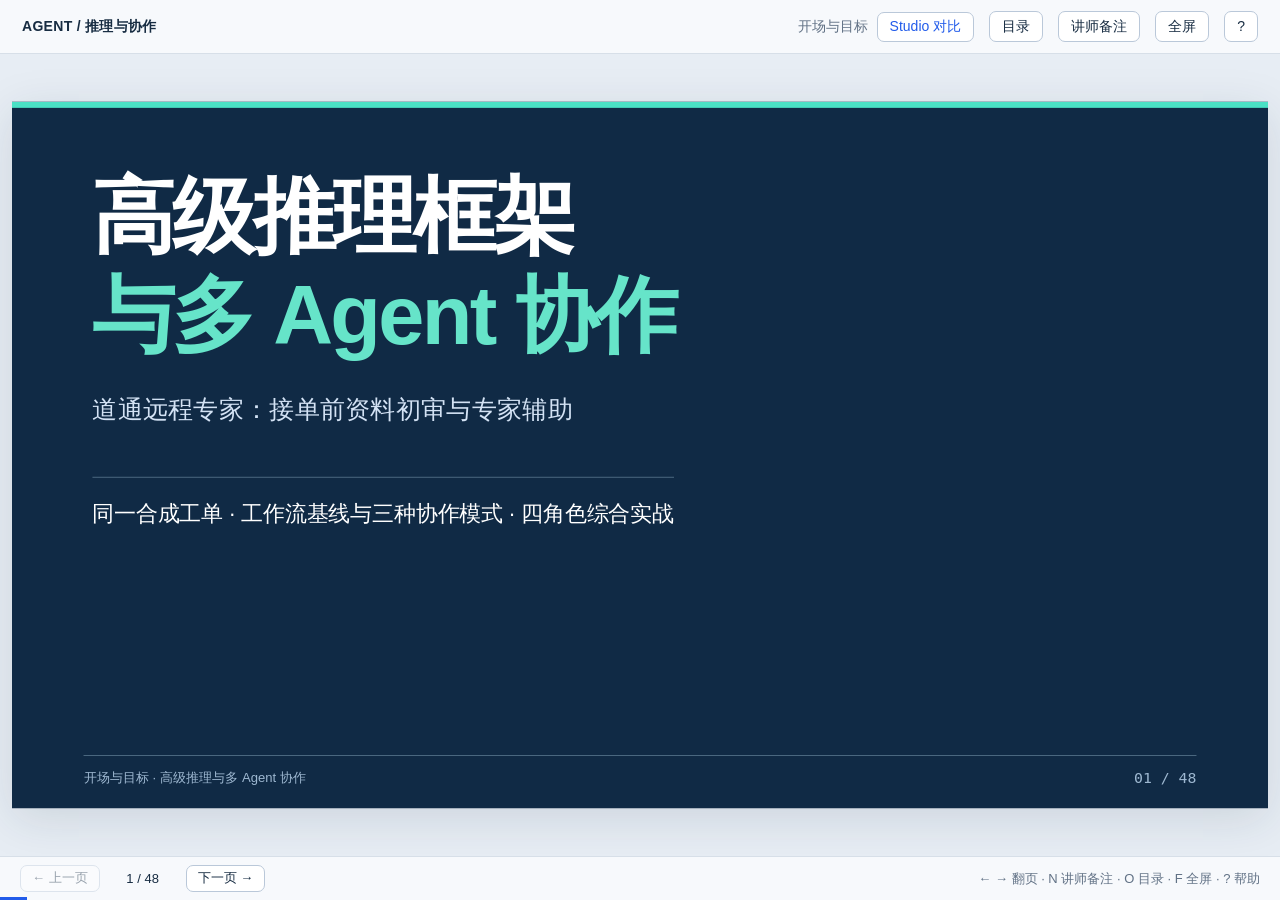
==== commit 62408c01: "Add concept diagrams before agent capability demos" ====
--- a/agent-training/index.html
+++ b/agent-training/index.html
@@ -36,29 +36,49 @@
 .outing-demo [data-outing-output]{height:200px}
 #outingLiveDialog{width:min(1250px,96vw);padding:24px}#outingLiveDialog p{font-size:17px;line-height:1.5;margin:10px 0}#outingLiveDialog h3{font-size:24px;margin:12px 0}#outingLiveDialog select{font:inherit;padding:7px;border:1px solid #bac8d9;border-radius:5px}#outingLiveDialog .live-toolbar{display:flex;gap:10px;align-items:center;flex-wrap:wrap;font-size:16px;margin:12px 0}#outingLiveDialog button{font-size:16px;padding:8px 12px}#outingLiveDialog .live-grid{display:grid;grid-template-columns:300px minmax(0,1fr);gap:18px;height:min(410px,43vh)}#outingLiveDialog [data-live-events]{overflow:auto;background:#edf3fb;padding:9px;border-radius:7px}#outingLiveDialog [data-live-events] button{display:block;text-align:left;width:100%;margin:0 0 7px;font-size:14px}#outingLiveDialog [data-live-events] .selected{background:var(--blue);color:white}#outingLiveDialog [data-live-detail]{overflow:auto;overflow-wrap:anywhere;padding:16px;background:#f4f7fc;border:1px solid var(--line);border-radius:7px}#outingLiveDialog [data-live-detail] p{white-space:pre-wrap;font-size:19px}#outingLiveDialog pre{font-size:14px;padding:14px;line-height:1.5}#outingLiveDialog [data-live-status]{color:var(--teal);font-weight:600}#outingLiveDialog .live-note{font-size:14px;color:var(--muted)}#outingLiveDialog [data-live-metrics]{font-size:14px;color:var(--muted)}@media(max-width:700px){#outingLiveDialog .live-grid{grid-template-columns:140px minmax(0,1fr)}#outingLiveDialog{padding:15px}}[hidden]{display:none!important}
 .appbar .studio-link{font-size:14px;padding:5px 12px;border:1px solid #bac8d9;border-radius:7px;background:white;text-decoration:none;white-space:nowrap}
+
+.concept-slide h2{font-size:40px;margin-bottom:18px}
+.concept-slide .concept-definition{font-size:25px;line-height:1.5;margin:0 0 12px;color:#234f89}
+.concept-diagram{display:block;width:100%;height:310px;margin:8px 0 10px;overflow:visible;font-family:"Microsoft YaHei","PingFang SC",sans-serif}
+.concept-diagram .diagram-title{font-size:26px;font-weight:700;fill:#172c42}
+.concept-diagram .diagram-copy{font-size:22px;fill:#314f6c}
+.concept-diagram .diagram-label{font-size:21px;fill:#47647f}
+.concept-slide .concept-example{font-size:23px;line-height:1.5;margin:14px 0;color:#47647f}
+.concept-slide .takeaway{font-size:24px;line-height:1.5;margin-top:14px;padding:9px 0 9px 18px}
+.concept-state{display:flex;gap:22px;justify-content:space-between;padding:12px 0;border-top:1px solid #cad8e8;border-bottom:1px solid #cad8e8;font-size:20px;line-height:1.5;color:#174b54}
+.concept-multi .concept-diagram{height:280px;margin-bottom:4px}
+.concept-multi .concept-example{font-size:22px;margin:12px 0 8px}
+.concept-multi .takeaway{font-size:22px;margin-top:8px}
 </style>
 </head>
 <body>
 <header class="appbar"><div class="brand">AGENT / 推理与协作</div><div class="bar-right"><span id="chapterLabel"></span><a class="studio-link" href="https://smith.langchain.com/studio/?baseUrl=http://127.0.0.1:2024" target="_blank" rel="noopener" title="先启动 start-studio.cmd">Studio 对比</a><button id="tocBtn">目录</button><button id="notesBtn">讲师备注</button><button id="fullBtn">全屏</button><button id="helpBtn" aria-label="快捷键帮助">?</button></div></header>
-<div id="viewport"><main id="stage" aria-label="培训演示文稿"><section class="slide cover" aria-label="1. 高级推理框架与多 Agent 协作"><div class="slide-content"><div class="cover-title">高级推理框架<br><em>与多 Agent 协作</em></div><p class="cover-sub">道通远程专家：接单前资料初审与专家辅助</p><div class="cover-line">同一合成工单 · 工作流基线与三种协作模式 · 四角色综合实战</div></div><footer class="slide-footer"><div>开场与目标 · 高级推理与多 Agent 协作</div><span class="slide-num">01 / 41</span></footer></section>
-<section class="slide compact" aria-label="2. 90 分钟：手把手搭建多 Agent 系统"><div class="slide-content"><h2>90 分钟：手把手搭建多 Agent 系统</h2><div class="split"><div><table class=""><thead><tr><th>前半程</th><th>用时</th></tr></thead><tbody><tr><td>开场与目标</td><td>2 分 30 秒</td></tr><tr><td>Agent 基础</td><td>2 分 30 秒</td></tr><tr><td>能力演进</td><td>10 分 50 秒</td></tr><tr><td>按复杂度选择方案</td><td>10 分钟</td></tr></tbody></table></div><div><table class=""><thead><tr><th>后半程</th><th>用时</th></tr></thead><tbody><tr><td>多 Agent 协作设计</td><td>18 分 20 秒</td></tr><tr><td>三种框架的工程取舍</td><td>10 分钟</td></tr><tr><td>工作流基线与三个短演示</td><td>12 分 30 秒</td></tr><tr><td>综合实战与落地</td><td>23 分 20 秒</td></tr></tbody></table></div></div><p class="takeaway">你将得到两项能力：<b>按复杂度选方案</b>；<b>设计最小协作闭环</b></p></div><footer class="slide-footer"><div>开场与目标 · 高级推理与多 Agent 协作</div><span class="slide-num">02 / 41</span></footer></section>
-<section class="slide compact" aria-label="3. 本课学习路线：会判断、懂协作、能搭建"><div class="slide-content"><h2>本课学习路线：会判断、懂协作、能搭建</h2><table class=""><thead><tr><th>步骤</th><th>学会回答</th><th>对应章节</th></tr></thead><tbody><tr><td>01 会判断</td><td>怎么查、怎么改？<br><small>推理策略 Reasoning Strategy</small></td><td>能力演进 → 按复杂度选择方案</td></tr><tr><td>02 懂协作</td><td>谁来做、如何汇合？<br><small>协作架构 Collaboration Architecture</small></td><td>多 Agent 协作设计</td></tr><tr><td>03 能搭建</td><td>怎样用代码运行？<br><small>开发框架 Development Framework</small></td><td>三种框架的工程取舍 → 短演示 → 综合实战</td></tr></tbody></table><p class="takeaway">接下来用同一个出游任务，逐步加入检索、工具、推理、规划与反思，最后看多个 Agent 如何协作。</p></div><footer class="slide-footer"><div><a href="https://www.anthropic.com/engineering/building-effective-agents" target="_blank" rel="noopener">Anthropic · Building effective agents ↗</a><a href="https://docs.langchain.com/oss/python/langgraph/overview" target="_blank" rel="noopener">LangGraph · 官方概览 ↗</a></div><span class="slide-num">03 / 41</span></footer></section>
-<section class="slide compact outing-slide" aria-label="4. 能力演进 ①：大语言模型 LLM"><div class="slide-content"><h2>能力演进 ①：大语言模型 LLM</h2><div class="evolution flow" aria-label="七种能力的组合，不是历史进程"><div class="node is-active" aria-current="step"><small>01</small><br>对话<br><small>LLM</small></div><span class="arrow" aria-hidden="true">→</span><div class="node is-pending"><small>02</small><br>检索<br><small>RAG</small></div><span class="arrow" aria-hidden="true">→</span><div class="node is-pending"><small>03</small><br>工具<br><small>Tool Calling</small></div><span class="arrow" aria-hidden="true">→</span><div class="node is-pending"><small>04</small><br>交替<br><small>ReAct</small></div><span class="arrow" aria-hidden="true">→</span><div class="node is-pending"><small>05</small><br>规划<br><small>Plan-and-Execute</small></div><span class="arrow" aria-hidden="true">→</span><div class="node is-pending"><small>06</small><br>反思<br><small>Reflexion</small></div><span class="arrow" aria-hidden="true">→</span><div class="node is-pending"><small>07</small><br>协作<br><small>Multi-Agent</small></div></div><p class="lead">先给一个出游建议：能组织语言，还没有当前天气与费用依据。</p><p class="foot">机制：根据输入生成回答；离线答案固定；真实模式按当前需求生成。</p><div class="outing-demo" data-outing-stage="1"><p class="foot">两大一小，半日出游，不订票。场馆与费用均为合成样本。</p><div class="interactive-line"><label>仿真天气 <select data-outing-weather><option value="rain" selected>下雨</option><option value="sun">晴天</option></select></label><label>预算 <select data-outing-budget><option value="300" selected>300元</option><option value="200">200元</option><option value="100">100元</option></select></label><button type="button" data-outing-next>下一步演示</button><button type="button" data-outing-reset>重置</button><button type="button" data-outing-live>真实模型演示</button><span data-outing-counter>0 / 0</span></div><p class="foot">下一步：离线规则示意；真实模型演示：通过本地服务调用模型。下拉项用于对照天气与预算约束。</p><div data-outing-output role="status" aria-live="polite"></div></div></div><footer class="slide-footer"><div>能力演进 · 高级推理与多 Agent 协作</div><span class="slide-num">04 / 41</span></footer></section>
-<section class="slide compact outing-slide" aria-label="5. 能力演进 ②：检索增强生成 RAG"><div class="slide-content"><h2>能力演进 ②：检索增强生成 RAG</h2><div class="evolution flow" aria-label="七种能力的组合，不是历史进程"><div class="node is-active"><small>01</small><br>对话<br><small>LLM</small></div><span class="arrow" aria-hidden="true">→</span><div class="node is-active" aria-current="step"><small>02</small><br>检索<br><small>RAG</small></div><span class="arrow" aria-hidden="true">→</span><div class="node is-pending"><small>03</small><br>工具<br><small>Tool Calling</small></div><span class="arrow" aria-hidden="true">→</span><div class="node is-pending"><small>04</small><br>交替<br><small>ReAct</small></div><span class="arrow" aria-hidden="true">→</span><div class="node is-pending"><small>05</small><br>规划<br><small>Plan-and-Execute</small></div><span class="arrow" aria-hidden="true">→</span><div class="node is-pending"><small>06</small><br>反思<br><small>Reflexion</small></div><span class="arrow" aria-hidden="true">→</span><div class="node is-pending"><small>07</small><br>协作<br><small>Multi-Agent</small></div></div><p class="lead">回答前先找资料：雨天选室内，费用必须算全。</p><p class="foot">机制：检索 → 引用 → 回答；局限：文档规则不等于实时天气与报价。</p><div class="outing-demo" data-outing-stage="2"><p class="foot">两大一小，半日出游，不订票。场馆与费用均为合成样本。</p><div class="interactive-line"><label>仿真天气 <select data-outing-weather><option value="rain" selected>下雨</option><option value="sun">晴天</option></select></label><label>预算 <select data-outing-budget><option value="300" selected>300元</option><option value="200">200元</option><option value="100">100元</option></select></label><button type="button" data-outing-next>下一步演示</button><button type="button" data-outing-reset>重置</button><button type="button" data-outing-live>真实模型演示</button><span data-outing-counter>0 / 0</span></div><p class="foot">下一步：离线规则示意；真实模型演示：通过本地服务调用模型。下拉项用于对照天气与预算约束。</p><div data-outing-output role="status" aria-live="polite"></div></div></div><footer class="slide-footer"><div>能力演进 · 高级推理与多 Agent 协作</div><span class="slide-num">05 / 41</span></footer></section>
-<section class="slide compact outing-slide" aria-label="6. 能力演进 ③：工具调用 Tool Calling"><div class="slide-content"><h2>能力演进 ③：工具调用 Tool Calling</h2><div class="evolution flow" aria-label="七种能力的组合，不是历史进程"><div class="node is-active"><small>01</small><br>对话<br><small>LLM</small></div><span class="arrow" aria-hidden="true">→</span><div class="node is-active"><small>02</small><br>检索<br><small>RAG</small></div><span class="arrow" aria-hidden="true">→</span><div class="node is-active" aria-current="step"><small>03</small><br>工具<br><small>Tool Calling</small></div><span class="arrow" aria-hidden="true">→</span><div class="node is-pending"><small>04</small><br>交替<br><small>ReAct</small></div><span class="arrow" aria-hidden="true">→</span><div class="node is-pending"><small>05</small><br>规划<br><small>Plan-and-Execute</small></div><span class="arrow" aria-hidden="true">→</span><div class="node is-pending"><small>06</small><br>反思<br><small>Reflexion</small></div><span class="arrow" aria-hidden="true">→</span><div class="node is-pending"><small>07</small><br>协作<br><small>Multi-Agent</small></div></div><p class="lead">把“查一下、算一下”变成可核对的调用结果。</p><p class="foot">机制（伪代码）：weather → catalog → sum；局限：查天气、场馆和总价，不等于自动规划。</p><div class="outing-demo" data-outing-stage="3"><p class="foot">两大一小，半日出游，不订票。场馆与费用均为合成样本。</p><div class="interactive-line"><label>仿真天气 <select data-outing-weather><option value="rain" selected>下雨</option><option value="sun">晴天</option></select></label><label>预算 <select data-outing-budget><option value="300" selected>300元</option><option value="200">200元</option><option value="100">100元</option></select></label><button type="button" data-outing-next>下一步演示</button><button type="button" data-outing-reset>重置</button><button type="button" data-outing-live>真实模型演示</button><span data-outing-counter>0 / 0</span></div><p class="foot">下一步：离线规则示意；真实模型演示：通过本地服务调用模型。下拉项用于对照天气与预算约束。</p><div data-outing-output role="status" aria-live="polite"></div></div></div><footer class="slide-footer"><div>能力演进 · 高级推理与多 Agent 协作</div><span class="slide-num">06 / 41</span></footer></section>
-<section class="slide compact outing-slide" aria-label="7. 能力演进 ④：推理与行动交替 ReAct"><div class="slide-content"><h2>能力演进 ④：推理与行动交替 ReAct</h2><div class="evolution flow" aria-label="七种能力的组合，不是历史进程"><div class="node is-active"><small>01</small><br>对话<br><small>LLM</small></div><span class="arrow" aria-hidden="true">→</span><div class="node is-active"><small>02</small><br>检索<br><small>RAG</small></div><span class="arrow" aria-hidden="true">→</span><div class="node is-active"><small>03</small><br>工具<br><small>Tool Calling</small></div><span class="arrow" aria-hidden="true">→</span><div class="node is-active" aria-current="step"><small>04</small><br>交替<br><small>ReAct</small></div><span class="arrow" aria-hidden="true">→</span><div class="node is-pending"><small>05</small><br>规划<br><small>Plan-and-Execute</small></div><span class="arrow" aria-hidden="true">→</span><div class="node is-pending"><small>06</small><br>反思<br><small>Reflexion</small></div><span class="arrow" aria-hidden="true">→</span><div class="node is-pending"><small>07</small><br>协作<br><small>Multi-Agent</small></div></div><p class="lead">先试自然馆，算出310元超预算，再查城市博物馆210元。</p><p class="foot">ReAct 循环：Thought → Action → Observation → 下一轮 Thought；满足条件或无候选时停止。</p><div class="outing-demo" data-outing-stage="4"><p class="foot">两大一小，半日出游，不订票。场馆与费用均为合成样本。</p><div class="interactive-line"><label>仿真天气 <select data-outing-weather><option value="rain" selected>下雨</option><option value="sun">晴天</option></select></label><label>预算 <select data-outing-budget><option value="300" selected>300元</option><option value="200">200元</option><option value="100">100元</option></select></label><button type="button" data-outing-next>下一步演示</button><button type="button" data-outing-reset>重置</button><button type="button" data-outing-live>真实模型演示</button><span data-outing-counter>0 / 0</span></div><p class="foot">下一步：离线规则示意；真实模型演示：通过本地服务调用模型。下拉项用于对照天气与预算约束。</p><div data-outing-output role="status" aria-live="polite"></div></div></div><footer class="slide-footer"><div><a href="https://arxiv.org/abs/2210.03629" target="_blank" rel="noopener">ReAct · ICLR 2023 ↗</a></div><span class="slide-num">07 / 41</span></footer></section>
-<section class="slide compact outing-slide" aria-label="8. 能力演进 ⑤：规划执行 Plan-and-Execute"><div class="slide-content"><h2>能力演进 ⑤：规划执行 Plan-and-Execute</h2><div class="evolution flow" aria-label="七种能力的组合，不是历史进程"><div class="node is-active"><small>01</small><br>对话<br><small>LLM</small></div><span class="arrow" aria-hidden="true">→</span><div class="node is-active"><small>02</small><br>检索<br><small>RAG</small></div><span class="arrow" aria-hidden="true">→</span><div class="node is-active"><small>03</small><br>工具<br><small>Tool Calling</small></div><span class="arrow" aria-hidden="true">→</span><div class="node is-active"><small>04</small><br>交替<br><small>ReAct</small></div><span class="arrow" aria-hidden="true">→</span><div class="node is-active" aria-current="step"><small>05</small><br>规划<br><small>Plan-and-Execute</small></div><span class="arrow" aria-hidden="true">→</span><div class="node is-pending"><small>06</small><br>反思<br><small>Reflexion</small></div><span class="arrow" aria-hidden="true">→</span><div class="node is-pending"><small>07</small><br>协作<br><small>Multi-Agent</small></div></div><p class="lead">先列任务依赖：天气与场馆信息齐备后，才能筛选、算价和验收。</p><p class="foot">Plan-and-Execute：先规划再执行；验收失败后，把反馈交给 Reflexion 修订计划。</p><div class="outing-demo" data-outing-stage="5"><p class="foot">两大一小，半日出游，不订票。场馆与费用均为合成样本。</p><div class="interactive-line"><label>仿真天气 <select data-outing-weather><option value="rain" selected>下雨</option><option value="sun">晴天</option></select></label><label>预算 <select data-outing-budget><option value="300" selected>300元</option><option value="200">200元</option><option value="100">100元</option></select></label><button type="button" data-outing-next>下一步演示</button><button type="button" data-outing-reset>重置</button><button type="button" data-outing-live>真实模型演示</button><span data-outing-counter>0 / 0</span></div><p class="foot">下一步：离线规则示意；真实模型演示：通过本地服务调用模型。下拉项用于对照天气与预算约束。</p><div data-outing-output role="status" aria-live="polite"></div></div></div><footer class="slide-footer"><div><a href="https://blog.langchain.com/planning-agents/" target="_blank" rel="noopener">LangChain · Plan-and-Execute ↗</a></div><span class="slide-num">08 / 41</span></footer></section>
-<section class="slide compact outing-slide" aria-label="9. 能力演进 ⑥：Plan-and-Execute + Reflexion"><div class="slide-content"><h2>能力演进 ⑥：Plan-and-Execute + Reflexion</h2><div class="evolution flow" aria-label="七种能力的组合，不是历史进程"><div class="node is-active"><small>01</small><br>对话<br><small>LLM</small></div><span class="arrow" aria-hidden="true">→</span><div class="node is-active"><small>02</small><br>检索<br><small>RAG</small></div><span class="arrow" aria-hidden="true">→</span><div class="node is-active"><small>03</small><br>工具<br><small>Tool Calling</small></div><span class="arrow" aria-hidden="true">→</span><div class="node is-active"><small>04</small><br>交替<br><small>ReAct</small></div><span class="arrow" aria-hidden="true">→</span><div class="node is-active"><small>05</small><br>规划<br><small>Plan-and-Execute</small></div><span class="arrow" aria-hidden="true">→</span><div class="node is-active" aria-current="step"><small>06</small><br>反思<br><small>Reflexion</small></div><span class="arrow" aria-hidden="true">→</span><div class="node is-pending"><small>07</small><br>协作<br><small>Multi-Agent</small></div></div><p class="lead">从失败中自我修正：找出漏算餐费与天气不符的问题，再修订计划。</p><p class="foot">闭环：规划 → 执行 → 失败反馈 → Reflexion → 修订计划 → 再执行与验收。</p><div class="outing-demo" data-outing-stage="6"><p class="foot">两大一小，半日出游，不订票。场馆与费用均为合成样本。</p><div class="interactive-line"><label>仿真天气 <select data-outing-weather><option value="rain" selected>下雨</option><option value="sun">晴天</option></select></label><label>预算 <select data-outing-budget><option value="300" selected>300元</option><option value="200">200元</option><option value="100">100元</option></select></label><button type="button" data-outing-next>下一步演示</button><button type="button" data-outing-reset>重置</button><button type="button" data-outing-live>真实模型演示</button><span data-outing-counter>0 / 0</span></div><p class="foot">下一步：离线规则示意；真实模型演示：通过本地服务调用模型。下拉项用于对照天气与预算约束。</p><div data-outing-output role="status" aria-live="polite"></div></div></div><footer class="slide-footer"><div><a href="https://arxiv.org/abs/2303.11366" target="_blank" rel="noopener">Reflexion · NeurIPS 2023 ↗</a></div><span class="slide-num">09 / 41</span></footer></section>
-<section class="slide compact outing-slide" aria-label="10. 能力演进 ⑦：多智能体 Multi-Agent"><div class="slide-content"><h2>能力演进 ⑦：多智能体 Multi-Agent</h2><div class="evolution flow" aria-label="七种能力的组合，不是历史进程"><div class="node is-active"><small>01</small><br>对话<br><small>LLM</small></div><span class="arrow" aria-hidden="true">→</span><div class="node is-active"><small>02</small><br>检索<br><small>RAG</small></div><span class="arrow" aria-hidden="true">→</span><div class="node is-active"><small>03</small><br>工具<br><small>Tool Calling</small></div><span class="arrow" aria-hidden="true">→</span><div class="node is-active"><small>04</small><br>交替<br><small>ReAct</small></div><span class="arrow" aria-hidden="true">→</span><div class="node is-active"><small>05</small><br>规划<br><small>Plan-and-Execute</small></div><span class="arrow" aria-hidden="true">→</span><div class="node is-active"><small>06</small><br>反思<br><small>Reflexion</small></div><span class="arrow" aria-hidden="true">→</span><div class="node is-active" aria-current="step"><small>07</small><br>协作<br><small>Multi-Agent</small></div></div><p class="lead">协作模式：Supervisor 主管分派 / 层次化团队 / Swarm 动态交接</p><p class="foot">Agent 间通信传递任务与结果；共享状态保存目标、证据、计划版本和完成状态。</p><div class="outing-demo" data-outing-stage="7"><p class="foot">两大一小，半日出游，不订票。场馆与费用均为合成样本。</p><div class="interactive-line"><label>仿真天气 <select data-outing-weather><option value="rain" selected>下雨</option><option value="sun">晴天</option></select></label><label>预算 <select data-outing-budget><option value="300" selected>300元</option><option value="200">200元</option><option value="100">100元</option></select></label><button type="button" data-outing-next>下一步演示</button><button type="button" data-outing-reset>重置</button><button type="button" data-outing-live>真实模型演示</button><span data-outing-counter>0 / 0</span></div><p class="foot">下一步：离线规则示意；真实模型演示：通过本地服务调用模型。下拉项用于对照天气与预算约束。</p><div data-outing-output role="status" aria-live="polite"></div></div></div><footer class="slide-footer"><div><a href="https://docs.langchain.com/oss/python/langchain/multi-agent" target="_blank" rel="noopener">LangChain · Multi-agent ↗</a></div><span class="slide-num">10 / 41</span></footer></section>
-<section class="slide compact" aria-label="11. 决策卡：选择能解决问题的最简单方案"><div class="slide-content"><h2>决策卡：选择能解决问题的最简单方案</h2><table class=""><thead><tr><th>先问这个问题</th><th>优先选择</th><th>工单中的例子</th></tr></thead><tbody><tr><td>输入齐全，只需一次生成？</td><td>普通 LLM</td><td>改写症状描述</td></tr><tr><td>步骤与判断条件稳定？</td><td>固定工作流</td><td>按字段检查工单完整性</td></tr><tr><td>路径难穷举，需解释非结构化信息并选工具？</td><td>单 Agent</td><td>自由文本日志驱动探索查证</td></tr><tr><td>新增独立上下文、权限或专业归属？</td><td>评估多 Agent</td><td>隔离证据、资料与专业审查</td></tr></tbody></table><p class="takeaway">升级前写明瓶颈；升级后比较质量、延迟、费用和失败恢复。</p></div><footer class="slide-footer"><div><a href="https://www.anthropic.com/engineering/building-effective-agents" target="_blank" rel="noopener">Anthropic · Building effective agents ↗</a></div><span class="slide-num">11 / 41</span></footer></section>
-<section class="slide compact" aria-label="12. 互动 ①：固定字段检查，需要 Agent 吗？"><div class="slide-content"><h2>互动 ①：固定字段检查，需要 Agent 吗？</h2><p class="lead">提交工单时检查设备标识、采集时间、授权状态是否齐全；规则已明确。</p><div class="quiz" data-quiz="fixed-workflow"><button type="button" data-correct="true" data-feedback="正确：规则稳定，确定性执行更易测试和解释，不需要模型决定必填项。">A　普通代码或固定工作流</button><button type="button" data-correct="false" data-feedback="业务规则已确定，交给模型反复选择会造成口径漂移。">B　单 Agent 每次决定必填字段</button><button type="button" data-correct="false" data-feedback="没有独立职责需求；额外协调不改善确定性校验。">C　三个 Agent 相互投票</button><p class="quiz-feedback" role="status" aria-live="polite">选择后说明：哪条约束决定了你的选择？</p></div></div><footer class="slide-footer"><div>按复杂度选择方案 · 高级推理与多 Agent 协作</div><span class="slide-num">12 / 41</span></footer></section>
-<section class="slide compact" aria-label="13. 互动 ②：每次缺失的证据不同，如何处理？"><div class="slide-content"><h2>互动 ②：每次缺失的证据不同，如何处理？</h2><p class="lead">缺电压就读补充记录；读数冲突就查事件时间；失败转人工。所有条件与工具映射已知。</p><div class="quiz" data-quiz="single-agent"><button type="button" data-correct="true" data-feedback="正确：虽然下一步依赖证据，但条件和工具映射可穷举，普通工作流足够。">A　带条件分支与预算的固定工作流</button><button type="button" data-correct="false" data-feedback="证据驱动分支也可用 if/else；难以穷举路径、需解释非结构化资料并选工具时才评估 Agent。">B　只要依据反馈就必须用单 Agent</button><button type="button" data-correct="false" data-feedback="原始固定字段任务没有新增独立上下文、权限或专业责任要求，无需拆角色。">C　直接配置十个专家 Agent</button><p class="quiz-feedback" role="status" aria-live="polite">选择后说明：哪条约束决定了你的选择？</p></div></div><footer class="slide-footer"><div>按复杂度选择方案 · 高级推理与多 Agent 协作</div><span class="slide-num">13 / 41</span></footer></section>
-<section class="slide compact" aria-label="14. 互动 ③：何时值得拆成多个角色？"><div class="slide-content"><h2>互动 ③：何时值得拆成多个角色？</h2><p class="lead">新增要求：敏感日志与资料检索隔离上下文及权限；专业审查岗位独立负责引用验收。</p><div class="quiz" data-quiz="multi-agent"><button type="button" data-correct="false" data-feedback="可作为基线，但本题有明确权限与审查隔离要求，全部混合更难落实边界。">A　一个 prompt 包含全部权限和历史</button><button type="button" data-correct="true" data-feedback="正确：分工对应独立产物、权限和验收，仍需比较额外调用成本。">B　证据、知识、审查分工，协调者汇总</button><button type="button" data-correct="false" data-feedback="重复意见不是独立证据；同模型可能共享偏差，多数票也不能授权维修。">C　重复回答，按多数票决定原因</button><p class="quiz-feedback" role="status" aria-live="polite">选择后说明：哪条约束决定了你的选择？</p></div></div><footer class="slide-footer"><div>按复杂度选择方案 · 高级推理与多 Agent 协作</div><span class="slide-num">14 / 41</span></footer></section>
-<section class="slide compact" aria-label="15. 先定义角色产物，再讨论角色数量"><div class="slide-content"><h2>先定义角色产物，再讨论角色数量</h2><table class=""><thead><tr><th>角色</th><th>输入 → 输出</th><th>职责边界</th></tr></thead><tbody><tr><td>协调者 Coordinator</td><td>目标与状态 → 子任务、草稿</td><td>路由与汇总，不编造证据</td></tr><tr><td>证据者 Evidence</td><td>工单标识 → 事实、缺失、引用</td><td>只读取证，不替代知识判断</td></tr><tr><td>知识者 Knowledge</td><td>症状与上下文 → 资料与条件</td><td>通用说明不等于本次结论</td></tr><tr><td>审查者 Reviewer</td><td>草稿与证据 → 通过或退回</td><td>核对引用，不授予审批</td></tr></tbody></table><p class="takeaway">每个角色只接收完成职责所需的信息与工具。</p></div><footer class="slide-footer"><div><a href="https://docs.langchain.com/oss/python/langchain/multi-agent" target="_blank" rel="noopener">LangChain · Multi-agent ↗</a></div><span class="slide-num">15 / 41</span></footer></section>
-<section class="slide compact" aria-label="16. 模式 ①：主管 Supervisor，集中分派与汇总"><div class="slide-content"><h2>模式 ①：主管 Supervisor，集中分派与汇总</h2><div class="topology"><div class="top-node">协调者<br><small>分派 · 判断进度 · 汇总</small></div><div class="tree-line">↓<span>↓</span>↓</div><div class="leaves"><div>证据</div><div>知识</div><div>审查</div></div></div><ul class="points"><li>控制权返回协调者，由它选择下一位角色。</li><li>适合：步骤随状态改变，但需要统一出口。</li><li>风险：中央瓶颈，以及摘要丢失关键条件。</li></ul><p class="foot">工单：缺电压 → 先补证据 → 再核对资料。</p></div><footer class="slide-footer"><div><a href="https://www.anthropic.com/engineering/building-effective-agents" target="_blank" rel="noopener">Anthropic · Building effective agents ↗</a><a href="https://docs.langchain.com/oss/python/langchain/multi-agent" target="_blank" rel="noopener">LangChain · Multi-agent ↗</a></div><span class="slide-num">16 / 41</span></footer></section>
-<section class="slide compact" aria-label="17. 模式 ②：并行 Parallel，先判断是否独立"><div class="slide-content"><h2>模式 ②：并行 Parallel，先判断是否独立</h2><div class="flow"><div class="node">同一工单快照</div><span class="arrow" aria-hidden="true">→</span><div class="node">证据 ∥ 候选资料</div><span class="arrow" aria-hidden="true">→</span><div class="node">等待与合并</div><span class="arrow" aria-hidden="true">→</span><div class="node">统一验收</div></div><ul class="points"><li>可并行：两项查询从同一输入独立启动。</li><li>必须等待：建议依赖双方结果，不能先写后补。</li><li>合并：保留时间和来源，不用后写覆盖先写。</li><li>失败：区分部分成功、超时与必要证据缺失。</li></ul></div><footer class="slide-footer"><div><a href="https://www.anthropic.com/engineering/building-effective-agents" target="_blank" rel="noopener">Anthropic · Building effective agents ↗</a><a href="https://www.anthropic.com/engineering/multi-agent-research-system" target="_blank" rel="noopener">Anthropic · Multi-agent research system ↗</a></div><span class="slide-num">17 / 41</span></footer></section>
-<section class="slide compact" aria-label="18. 模式 ③：评审 Review，用明确标准修订"><div class="slide-content"><h2>模式 ③：评审 Review，用明确标准修订</h2><div class="flow"><div class="node">建议草稿</div><span class="arrow" aria-hidden="true">→</span><div class="node">按标准审查</div><span class="arrow" aria-hidden="true">→</span><div class="node">带理由退回</div><span class="arrow" aria-hidden="true">→</span><div class="node">有限修订</div></div><table class=""><thead><tr><th>标准</th><th>具体退回理由</th></tr></thead><tbody><tr><td>可追溯</td><td>结论无引用，或引用记录不存在</td></tr><tr><td>适用性</td><td>资料版本与设备上下文不匹配</td></tr><tr><td>边界与完整性</td><td>缺失项未披露，或跳过人工确认</td></tr></tbody></table><p class="takeaway">达到修订上限仍不合格 → 请求人工处理。</p></div><footer class="slide-footer"><div><a href="https://www.anthropic.com/engineering/building-effective-agents" target="_blank" rel="noopener">Anthropic · Building effective agents ↗</a><a href="https://arxiv.org/abs/2303.11366" target="_blank" rel="noopener">Reflexion · NeurIPS 2023 ↗</a></div><span class="slide-num">18 / 41</span></footer></section>
-<section class="slide compact" aria-label="19. 消息 Message：接收方不应该猜上下文"><div class="slide-content"><h2>消息 Message：接收方不应该猜上下文</h2><div class="split"><div><pre><code>{
+<div id="viewport"><main id="stage" aria-label="培训演示文稿"><section class="slide cover" aria-label="1. 高级推理框架与多 Agent 协作"><div class="slide-content"><div class="cover-title">高级推理框架<br><em>与多 Agent 协作</em></div><p class="cover-sub">道通远程专家：接单前资料初审与专家辅助</p><div class="cover-line">同一合成工单 · 工作流基线与三种协作模式 · 四角色综合实战</div></div><footer class="slide-footer"><div>开场与目标 · 高级推理与多 Agent 协作</div><span class="slide-num">01 / 48</span></footer></section>
+<section class="slide compact" aria-label="2. 90 分钟：手把手搭建多 Agent 系统"><div class="slide-content"><h2>90 分钟：手把手搭建多 Agent 系统</h2><div class="split"><div><table class=""><thead><tr><th>前半程</th><th>用时</th></tr></thead><tbody><tr><td>开场与目标</td><td>2 分 30 秒</td></tr><tr><td>Agent 基础</td><td>2 分 30 秒</td></tr><tr><td>能力演进</td><td>17 分 50 秒</td></tr><tr><td>按复杂度选择方案</td><td>8 分钟</td></tr></tbody></table></div><div><table class=""><thead><tr><th>后半程</th><th>用时</th></tr></thead><tbody><tr><td>多 Agent 协作设计</td><td>16 分 20 秒</td></tr><tr><td>三种框架的工程取舍</td><td>7 分钟</td></tr><tr><td>工作流基线与三个短演示</td><td>12 分 30 秒</td></tr><tr><td>综合实战与落地</td><td>23 分 20 秒</td></tr></tbody></table></div></div><p class="takeaway">你将得到两项能力：<b>按复杂度选方案</b>；<b>设计最小协作闭环</b></p></div><footer class="slide-footer"><div>开场与目标 · 高级推理与多 Agent 协作</div><span class="slide-num">02 / 48</span></footer></section>
+<section class="slide compact" aria-label="3. 本课学习路线：会判断、懂协作、能搭建"><div class="slide-content"><h2>本课学习路线：会判断、懂协作、能搭建</h2><table class=""><thead><tr><th>步骤</th><th>学会回答</th><th>对应章节</th></tr></thead><tbody><tr><td>01 会判断</td><td>怎么查、怎么改？<br><small>推理策略 Reasoning Strategy</small></td><td>能力演进 → 按复杂度选择方案</td></tr><tr><td>02 懂协作</td><td>谁来做、如何汇合？<br><small>协作架构 Collaboration Architecture</small></td><td>多 Agent 协作设计</td></tr><tr><td>03 能搭建</td><td>怎样用代码运行？<br><small>开发框架 Development Framework</small></td><td>三种框架的工程取舍 → 短演示 → 综合实战</td></tr></tbody></table><p class="takeaway">接下来用同一个出游任务，逐步加入检索、工具、推理、规划与反思，最后看多个 Agent 如何协作。</p></div><footer class="slide-footer"><div><a href="https://www.anthropic.com/engineering/building-effective-agents" target="_blank" rel="noopener">Anthropic · Building effective agents ↗</a><a href="https://docs.langchain.com/oss/python/langgraph/overview" target="_blank" rel="noopener">LangGraph · 官方概览 ↗</a></div><span class="slide-num">03 / 48</span></footer></section>
+<section class="slide compact concept-slide" aria-label="4. 概念 ①：LLM 根据上下文生成回答"><div class="slide-content"><h2>概念 ①：LLM 根据上下文生成回答</h2><p class="concept-definition">大语言模型把你的需求和已有信息，组织成一段回答或一份建议。</p><svg class="concept-diagram" viewBox="0 0 1200 310" role="img" aria-labelledby="concept-title-1 concept-desc-1"><title id="concept-title-1">能力概念图 1</title><desc id="concept-desc-1">用户需求与已提供的信息进入大语言模型，模型生成出游建议。当前天气和报价还需要另行核实。</desc><defs><marker id="arrow-1-0" viewBox="0 0 10 10" refX="9" refY="5" markerWidth="8" markerHeight="8" orient="auto-start-reverse"><path d="M 0 0 L 10 5 L 0 10 z" fill="#6d87a5"/></marker><marker id="arrow-1-1" viewBox="0 0 10 10" refX="9" refY="5" markerWidth="8" markerHeight="8" orient="auto-start-reverse"><path d="M 0 0 L 10 5 L 0 10 z" fill="#087f79"/></marker></defs><rect x="20" y="78" width="300" height="120" rx="8" fill="#edf3fb" stroke="#215bea" stroke-width="2"/><text x="170.0" y="109" text-anchor="middle" class="diagram-title">输入：需求与上下文</text><text x="170.0" y="138" text-anchor="middle" class="diagram-copy">两大一小，周六半日</text><text x="170.0" y="165" text-anchor="middle" class="diagram-copy">总预算 300 元</text><path d="M 326 138 H 434" fill="none" stroke="#6d87a5" stroke-width="3" marker-end="url(#arrow-1-0)"/><text x="380" y="113" text-anchor="middle" class="diagram-label">交给模型</text><rect x="440" y="78" width="300" height="120" rx="8" fill="#e4f6ef" stroke="#087f79" stroke-width="2"/><text x="590.0" y="109" text-anchor="middle" class="diagram-title">LLM：生成内容</text><text x="590.0" y="138" text-anchor="middle" class="diagram-copy">理解要求，组织语言</text><text x="590.0" y="165" text-anchor="middle" class="diagram-copy">根据已有上下文作答</text><path d="M 746 138 H 854" fill="none" stroke="#6d87a5" stroke-width="3" marker-end="url(#arrow-1-0)"/><text x="800" y="113" text-anchor="middle" class="diagram-label">生成</text><rect x="860" y="78" width="320" height="120" rx="8" fill="#edf3fb" stroke="#215bea" stroke-width="2"/><text x="1020.0" y="109" text-anchor="middle" class="diagram-title">输出：候选建议</text><text x="1020.0" y="138" text-anchor="middle" class="diagram-copy">“可以考虑公园或博物馆”</text><text x="1020.0" y="165" text-anchor="middle" class="diagram-copy">天气与费用还待核实</text><text x="600" y="260" text-anchor="middle" class="diagram-label">看到流畅的回答，还需要核对它依据了哪些事实。</text></svg><p class="concept-example">先看模型能否说清需求，再看它是否主动说明缺少天气与报价。</p><p class="takeaway">本阶段解决：把自然语言需求变成可读的建议。</p></div><footer class="slide-footer"><div><a href="https://www.anthropic.com/engineering/building-effective-agents" target="_blank" rel="noopener">Anthropic · Building effective agents ↗</a></div><span class="slide-num">04 / 48</span></footer></section>
+<section class="slide compact outing-slide" aria-label="5. 演示 ①：大语言模型 LLM"><div class="slide-content"><h2>演示 ①：大语言模型 LLM</h2><div class="evolution flow" aria-label="七种能力的组合，不是历史进程"><div class="node is-active" aria-current="step"><small>01</small><br>对话<br><small>LLM</small></div><span class="arrow" aria-hidden="true">→</span><div class="node is-pending"><small>02</small><br>检索<br><small>RAG</small></div><span class="arrow" aria-hidden="true">→</span><div class="node is-pending"><small>03</small><br>工具<br><small>Tool Calling</small></div><span class="arrow" aria-hidden="true">→</span><div class="node is-pending"><small>04</small><br>交替<br><small>ReAct</small></div><span class="arrow" aria-hidden="true">→</span><div class="node is-pending"><small>05</small><br>规划<br><small>Plan-and-Execute</small></div><span class="arrow" aria-hidden="true">→</span><div class="node is-pending"><small>06</small><br>反思<br><small>Reflexion</small></div><span class="arrow" aria-hidden="true">→</span><div class="node is-pending"><small>07</small><br>协作<br><small>Multi-Agent</small></div></div><p class="lead">先给一个出游建议：能组织语言，还没有当前天气与费用依据。</p><p class="foot">机制：根据输入生成回答；离线答案固定；真实模式按当前需求生成。</p><div class="outing-demo" data-outing-stage="1"><p class="foot">两大一小，半日出游，不订票。场馆与费用均为合成样本。</p><div class="interactive-line"><label>仿真天气 <select data-outing-weather><option value="rain" selected>下雨</option><option value="sun">晴天</option></select></label><label>预算 <select data-outing-budget><option value="300" selected>300元</option><option value="200">200元</option><option value="100">100元</option></select></label><button type="button" data-outing-next>下一步演示</button><button type="button" data-outing-reset>重置</button><button type="button" data-outing-live>真实模型演示</button><span data-outing-counter>0 / 0</span></div><p class="foot">下一步：离线规则示意；真实模型演示：通过本地服务调用模型。下拉项用于对照天气与预算约束。</p><div data-outing-output role="status" aria-live="polite"></div></div></div><footer class="slide-footer"><div>能力演进 · 高级推理与多 Agent 协作</div><span class="slide-num">05 / 48</span></footer></section>
+<section class="slide compact concept-slide" aria-label="6. 概念 ②：RAG 先查资料，再参考资料回答"><div class="slide-content"><h2>概念 ②：RAG 先查资料，再参考资料回答</h2><p class="concept-definition">检索增强生成：从资料库找出相关片段，把片段与问题一起交给模型。</p><svg class="concept-diagram" viewBox="0 0 1200 310" role="img" aria-labelledby="concept-title-2 concept-desc-2"><title id="concept-title-2">能力概念图 2</title><desc id="concept-desc-2">问题用于检索资料库，命中资料与原问题共同交给模型，模型生成带来源的回答。资料库不等于实时工具。</desc><defs><marker id="arrow-2-0" viewBox="0 0 10 10" refX="9" refY="5" markerWidth="8" markerHeight="8" orient="auto-start-reverse"><path d="M 0 0 L 10 5 L 0 10 z" fill="#6d87a5"/></marker><marker id="arrow-2-1" viewBox="0 0 10 10" refX="9" refY="5" markerWidth="8" markerHeight="8" orient="auto-start-reverse"><path d="M 0 0 L 10 5 L 0 10 z" fill="#087f79"/></marker></defs><rect x="20" y="160" width="230" height="92" rx="8" fill="#edf3fb" stroke="#215bea" stroke-width="2"/><text x="135.0" y="191" text-anchor="middle" class="diagram-title">用户问题</text><text x="135.0" y="220" text-anchor="middle" class="diagram-copy">雨天如何安排出游？</text><rect x="290" y="20" width="265" height="112" rx="8" fill="#edf3fb" stroke="#215bea" stroke-width="2"/><text x="422.5" y="51" text-anchor="middle" class="diagram-title">资料库</text><text x="422.5" y="80" text-anchor="middle" class="diagram-copy">D01：雨天选室内</text><text x="422.5" y="107" text-anchor="middle" class="diagram-copy">D02：费用要算全</text><path d="M 256 206 H 294" fill="none" stroke="#6d87a5" stroke-width="3" marker-end="url(#arrow-2-0)"/><rect x="300" y="160" width="255" height="92" rx="8" fill="#e4f6ef" stroke="#087f79" stroke-width="2"/><text x="427.5" y="191" text-anchor="middle" class="diagram-title">检索：找到相关片段</text><text x="427.5" y="220" text-anchor="middle" class="diagram-copy">本例命中 D01、D02</text><path d="M 430 137 V 155" fill="none" stroke="#6d87a5" stroke-width="3" marker-end="url(#arrow-2-0)"/><path d="M 560 206 H 650" fill="none" stroke="#6d87a5" stroke-width="3" marker-end="url(#arrow-2-0)"/><text x="605" y="183" text-anchor="middle" class="diagram-label">一起输入</text><rect x="655" y="160" width="220" height="92" rx="8" fill="#edf3fb" stroke="#215bea" stroke-width="2"/><text x="765.0" y="191" text-anchor="middle" class="diagram-title">模型生成回答</text><text x="765.0" y="220" text-anchor="middle" class="diagram-copy">问题＋命中资料</text><path d="M 881 206 H 940" fill="none" stroke="#6d87a5" stroke-width="3" marker-end="url(#arrow-2-0)"/><rect x="945" y="160" width="235" height="92" rx="8" fill="#edf3fb" stroke="#215bea" stroke-width="2"/><text x="1062.5" y="191" text-anchor="middle" class="diagram-title">回答附上来源</text><text x="1062.5" y="220" text-anchor="middle" class="diagram-copy">“选室内 [D01]”</text><text x="840" y="75" text-anchor="middle" class="diagram-label">资料更新后，检索结果也能随之更新。</text><text x="840" y="107" text-anchor="middle" class="diagram-label">检索本身不会修改模型权重。</text></svg><p class="concept-example">模型现在有了“雨天选室内”的依据；本周是否下雨、各场馆多少钱，还要继续查询。</p><p class="takeaway">比上一阶段多了：可引用的外部资料。</p></div><footer class="slide-footer"><div><a href="https://www.anthropic.com/engineering/building-effective-agents" target="_blank" rel="noopener">Anthropic · Building effective agents ↗</a></div><span class="slide-num">06 / 48</span></footer></section>
+<section class="slide compact outing-slide" aria-label="7. 演示 ②：检索增强生成 RAG"><div class="slide-content"><h2>演示 ②：检索增强生成 RAG</h2><div class="evolution flow" aria-label="七种能力的组合，不是历史进程"><div class="node is-active"><small>01</small><br>对话<br><small>LLM</small></div><span class="arrow" aria-hidden="true">→</span><div class="node is-active" aria-current="step"><small>02</small><br>检索<br><small>RAG</small></div><span class="arrow" aria-hidden="true">→</span><div class="node is-pending"><small>03</small><br>工具<br><small>Tool Calling</small></div><span class="arrow" aria-hidden="true">→</span><div class="node is-pending"><small>04</small><br>交替<br><small>ReAct</small></div><span class="arrow" aria-hidden="true">→</span><div class="node is-pending"><small>05</small><br>规划<br><small>Plan-and-Execute</small></div><span class="arrow" aria-hidden="true">→</span><div class="node is-pending"><small>06</small><br>反思<br><small>Reflexion</small></div><span class="arrow" aria-hidden="true">→</span><div class="node is-pending"><small>07</small><br>协作<br><small>Multi-Agent</small></div></div><p class="lead">回答前先找资料：雨天选室内，费用必须算全。</p><p class="foot">机制：检索 → 引用 → 回答；局限：文档规则不等于实时天气与报价。</p><div class="outing-demo" data-outing-stage="2"><p class="foot">两大一小，半日出游，不订票。场馆与费用均为合成样本。</p><div class="interactive-line"><label>仿真天气 <select data-outing-weather><option value="rain" selected>下雨</option><option value="sun">晴天</option></select></label><label>预算 <select data-outing-budget><option value="300" selected>300元</option><option value="200">200元</option><option value="100">100元</option></select></label><button type="button" data-outing-next>下一步演示</button><button type="button" data-outing-reset>重置</button><button type="button" data-outing-live>真实模型演示</button><span data-outing-counter>0 / 0</span></div><p class="foot">下一步：离线规则示意；真实模型演示：通过本地服务调用模型。下拉项用于对照天气与预算约束。</p><div data-outing-output role="status" aria-live="polite"></div></div></div><footer class="slide-footer"><div>能力演进 · 高级推理与多 Agent 协作</div><span class="slide-num">07 / 48</span></footer></section>
+<section class="slide compact concept-slide" aria-label="8. 概念 ③：工具调用让模型请求程序办事"><div class="slide-content"><h2>概念 ③：工具调用让模型请求程序办事</h2><p class="concept-definition">模型决定调用什么、传什么参数；宿主程序负责检查与执行，再把结果交回模型。</p><svg class="concept-diagram" viewBox="0 0 1200 310" role="img" aria-labelledby="concept-title-3 concept-desc-3"><title id="concept-title-3">能力概念图 3</title><desc id="concept-desc-3">模型提出工具名称和参数，宿主程序验证并调用工具。工具返回数据或错误，宿主把结果交还模型生成回答。</desc><defs><marker id="arrow-3-0" viewBox="0 0 10 10" refX="9" refY="5" markerWidth="8" markerHeight="8" orient="auto-start-reverse"><path d="M 0 0 L 10 5 L 0 10 z" fill="#6d87a5"/></marker><marker id="arrow-3-1" viewBox="0 0 10 10" refX="9" refY="5" markerWidth="8" markerHeight="8" orient="auto-start-reverse"><path d="M 0 0 L 10 5 L 0 10 z" fill="#087f79"/></marker></defs><rect x="20" y="35" width="300" height="92" rx="8" fill="#edf3fb" stroke="#215bea" stroke-width="2"/><text x="170.0" y="66" text-anchor="middle" class="diagram-title">模型提出请求</text><text x="170.0" y="95" text-anchor="middle" class="diagram-copy">calculate_cost(P03)</text><path d="M 326 81 H 434" fill="none" stroke="#6d87a5" stroke-width="3" marker-end="url(#arrow-3-0)"/><text x="380" y="58" text-anchor="middle" class="diagram-label">名称＋参数</text><rect x="440" y="35" width="300" height="92" rx="8" fill="#e4f6ef" stroke="#087f79" stroke-width="2"/><text x="590.0" y="66" text-anchor="middle" class="diagram-title">宿主程序</text><text x="590.0" y="95" text-anchor="middle" class="diagram-copy">检查参数、权限与上限</text><path d="M 746 81 H 854" fill="none" stroke="#6d87a5" stroke-width="3" marker-end="url(#arrow-3-0)"/><text x="800" y="58" text-anchor="middle" class="diagram-label">执行</text><rect x="860" y="35" width="320" height="92" rx="8" fill="#edf3fb" stroke="#215bea" stroke-width="2"/><text x="1020.0" y="66" text-anchor="middle" class="diagram-title">费用工具</text><text x="1020.0" y="95" text-anchor="middle" class="diagram-copy">计算门票＋交通＋餐费</text><path d="M 1020 133 V 188" fill="none" stroke="#6d87a5" stroke-width="3" marker-end="url(#arrow-3-0)"/><rect x="860" y="195" width="320" height="92" rx="8" fill="#edf3fb" stroke="#215bea" stroke-width="2"/><text x="1020.0" y="226" text-anchor="middle" class="diagram-title">工具返回</text><text x="1020.0" y="255" text-anchor="middle" class="diagram-copy">90＋40＋80＝210 元</text><path d="M 854 241 H 746" fill="none" stroke="#087f79" stroke-width="3" marker-end="url(#arrow-3-1)"/><text x="800" y="218" text-anchor="middle" class="diagram-label">结果或错误</text><rect x="440" y="195" width="300" height="92" rx="8" fill="#e4f6ef" stroke="#087f79" stroke-width="2"/><text x="590.0" y="226" text-anchor="middle" class="diagram-title">宿主记录返回值</text><text x="590.0" y="255" text-anchor="middle" class="diagram-copy">保留调用参数和结果</text><path d="M 434 241 H 326" fill="none" stroke="#087f79" stroke-width="3" marker-end="url(#arrow-3-1)"/><text x="380" y="218" text-anchor="middle" class="diagram-label">交回模型</text><rect x="20" y="195" width="300" height="92" rx="8" fill="#edf3fb" stroke="#215bea" stroke-width="2"/><text x="170.0" y="226" text-anchor="middle" class="diagram-title">模型结合结果回答</text><text x="170.0" y="255" text-anchor="middle" class="diagram-copy">“总费用为 210 元”</text></svg><p class="concept-example">“我查过了”需要对应真实的调用记录；天气查询、费用计算都由程序实际执行。</p><p class="takeaway">比 RAG 多了：请求程序查询、计算或执行允许的操作。</p></div><footer class="slide-footer"><div><a href="https://www.anthropic.com/engineering/building-effective-agents" target="_blank" rel="noopener">Anthropic · Building effective agents ↗</a></div><span class="slide-num">08 / 48</span></footer></section>
+<section class="slide compact outing-slide" aria-label="9. 演示 ③：工具调用 Tool Calling"><div class="slide-content"><h2>演示 ③：工具调用 Tool Calling</h2><div class="evolution flow" aria-label="七种能力的组合，不是历史进程"><div class="node is-active"><small>01</small><br>对话<br><small>LLM</small></div><span class="arrow" aria-hidden="true">→</span><div class="node is-active"><small>02</small><br>检索<br><small>RAG</small></div><span class="arrow" aria-hidden="true">→</span><div class="node is-active" aria-current="step"><small>03</small><br>工具<br><small>Tool Calling</small></div><span class="arrow" aria-hidden="true">→</span><div class="node is-pending"><small>04</small><br>交替<br><small>ReAct</small></div><span class="arrow" aria-hidden="true">→</span><div class="node is-pending"><small>05</small><br>规划<br><small>Plan-and-Execute</small></div><span class="arrow" aria-hidden="true">→</span><div class="node is-pending"><small>06</small><br>反思<br><small>Reflexion</small></div><span class="arrow" aria-hidden="true">→</span><div class="node is-pending"><small>07</small><br>协作<br><small>Multi-Agent</small></div></div><p class="lead">把“查一下、算一下”变成可核对的调用结果。</p><p class="foot">机制（伪代码）：weather → catalog → sum；局限：查天气、场馆和总价，不等于自动规划。</p><div class="outing-demo" data-outing-stage="3"><p class="foot">两大一小，半日出游，不订票。场馆与费用均为合成样本。</p><div class="interactive-line"><label>仿真天气 <select data-outing-weather><option value="rain" selected>下雨</option><option value="sun">晴天</option></select></label><label>预算 <select data-outing-budget><option value="300" selected>300元</option><option value="200">200元</option><option value="100">100元</option></select></label><button type="button" data-outing-next>下一步演示</button><button type="button" data-outing-reset>重置</button><button type="button" data-outing-live>真实模型演示</button><span data-outing-counter>0 / 0</span></div><p class="foot">下一步：离线规则示意；真实模型演示：通过本地服务调用模型。下拉项用于对照天气与预算约束。</p><div data-outing-output role="status" aria-live="polite"></div></div></div><footer class="slide-footer"><div>能力演进 · 高级推理与多 Agent 协作</div><span class="slide-num">09 / 48</span></footer></section>
+<section class="slide compact concept-slide" aria-label="10. 概念 ④：ReAct 根据每次反馈决定下一步"><div class="slide-content"><h2>概念 ④：ReAct 根据每次反馈决定下一步</h2><p class="concept-definition">每获得一次观察结果，就重新判断下一步行动，直到能交付或必须停止。</p><svg class="concept-diagram" viewBox="0 0 1200 310" role="img" aria-labelledby="concept-title-4 concept-desc-4"><title id="concept-title-4">能力概念图 4</title><desc id="concept-desc-4">Thought简短判断、Action实际行动、Observation观察结果形成循环。观察后检查能否交付，不能交付则继续判断；成功、无解或达到上限时结束。</desc><defs><marker id="arrow-4-0" viewBox="0 0 10 10" refX="9" refY="5" markerWidth="8" markerHeight="8" orient="auto-start-reverse"><path d="M 0 0 L 10 5 L 0 10 z" fill="#6d87a5"/></marker><marker id="arrow-4-1" viewBox="0 0 10 10" refX="9" refY="5" markerWidth="8" markerHeight="8" orient="auto-start-reverse"><path d="M 0 0 L 10 5 L 0 10 z" fill="#087f79"/></marker></defs><rect x="20" y="30" width="250" height="92" rx="8" fill="#edf3fb" stroke="#215bea" stroke-width="2"/><text x="145.0" y="61" text-anchor="middle" class="diagram-title">Thought · 判断</text><text x="145.0" y="90" text-anchor="middle" class="diagram-copy">还缺什么证据？</text><path d="M 276 76 H 324" fill="none" stroke="#6d87a5" stroke-width="3" marker-end="url(#arrow-4-0)"/><rect x="330" y="30" width="245" height="92" rx="8" fill="#edf3fb" stroke="#215bea" stroke-width="2"/><text x="452.5" y="61" text-anchor="middle" class="diagram-title">Action · 行动</text><text x="452.5" y="90" text-anchor="middle" class="diagram-copy">请求费用计算工具</text><path d="M 581 76 H 624" fill="none" stroke="#6d87a5" stroke-width="3" marker-end="url(#arrow-4-0)"/><rect x="630" y="30" width="250" height="92" rx="8" fill="#edf3fb" stroke="#215bea" stroke-width="2"/><text x="755.0" y="61" text-anchor="middle" class="diagram-title">Observation</text><text x="755.0" y="90" text-anchor="middle" class="diagram-copy">观察：自然馆 310 元</text><path d="M 886 76 H 929" fill="none" stroke="#6d87a5" stroke-width="3" marker-end="url(#arrow-4-0)"/><rect x="935" y="30" width="245" height="92" rx="8" fill="#e4f6ef" stroke="#087f79" stroke-width="2"/><text x="1057.5" y="61" text-anchor="middle" class="diagram-title">能交付或应停止？</text><text x="1057.5" y="90" text-anchor="middle" class="diagram-copy">检查目标与执行上限</text><path d="M 990 128 V 196 H 145 V 128" fill="none" stroke="#087f79" stroke-width="3" marker-end="url(#arrow-4-1)"/><text x="550" y="181" text-anchor="middle" class="diagram-label">否：把新证据带入下一轮判断</text><path d="M 1120 128 V 240" fill="none" stroke="#6d87a5" stroke-width="3" marker-end="url(#arrow-4-0)"/><text x="1150" y="197" text-anchor="middle" class="diagram-label">是</text><rect x="870" y="245" width="310" height="52" rx="8" fill="#e4f6ef" stroke="#087f79" stroke-width="2"/><text x="1025.0" y="279.0" text-anchor="middle" class="diagram-title">返回结果或说明无解</text><text x="390" y="266" text-anchor="middle" class="diagram-label">本例：310 元超预算，再查 210 元的候选。</text></svg><p class="concept-example">工具调用给出一次结果；ReAct 继续用结果决定“还要查什么”。</p><p class="takeaway">比单次工具调用多了：观察后的决策循环。</p></div><footer class="slide-footer"><div><a href="https://arxiv.org/abs/2210.03629" target="_blank" rel="noopener">ReAct · ICLR 2023 ↗</a></div><span class="slide-num">10 / 48</span></footer></section>
+<section class="slide compact outing-slide" aria-label="11. 演示 ④：推理与行动交替 ReAct"><div class="slide-content"><h2>演示 ④：推理与行动交替 ReAct</h2><div class="evolution flow" aria-label="七种能力的组合，不是历史进程"><div class="node is-active"><small>01</small><br>对话<br><small>LLM</small></div><span class="arrow" aria-hidden="true">→</span><div class="node is-active"><small>02</small><br>检索<br><small>RAG</small></div><span class="arrow" aria-hidden="true">→</span><div class="node is-active"><small>03</small><br>工具<br><small>Tool Calling</small></div><span class="arrow" aria-hidden="true">→</span><div class="node is-active" aria-current="step"><small>04</small><br>交替<br><small>ReAct</small></div><span class="arrow" aria-hidden="true">→</span><div class="node is-pending"><small>05</small><br>规划<br><small>Plan-and-Execute</small></div><span class="arrow" aria-hidden="true">→</span><div class="node is-pending"><small>06</small><br>反思<br><small>Reflexion</small></div><span class="arrow" aria-hidden="true">→</span><div class="node is-pending"><small>07</small><br>协作<br><small>Multi-Agent</small></div></div><p class="lead">先试自然馆，算出310元超预算，再查城市博物馆210元。</p><p class="foot">ReAct 循环：Thought → Action → Observation → 下一轮 Thought；满足条件或无候选时停止。</p><div class="outing-demo" data-outing-stage="4"><p class="foot">两大一小，半日出游，不订票。场馆与费用均为合成样本。</p><div class="interactive-line"><label>仿真天气 <select data-outing-weather><option value="rain" selected>下雨</option><option value="sun">晴天</option></select></label><label>预算 <select data-outing-budget><option value="300" selected>300元</option><option value="200">200元</option><option value="100">100元</option></select></label><button type="button" data-outing-next>下一步演示</button><button type="button" data-outing-reset>重置</button><button type="button" data-outing-live>真实模型演示</button><span data-outing-counter>0 / 0</span></div><p class="foot">下一步：离线规则示意；真实模型演示：通过本地服务调用模型。下拉项用于对照天气与预算约束。</p><div data-outing-output role="status" aria-live="polite"></div></div></div><footer class="slide-footer"><div><a href="https://arxiv.org/abs/2210.03629" target="_blank" rel="noopener">ReAct · ICLR 2023 ↗</a></div><span class="slide-num">11 / 48</span></footer></section>
+<section class="slide compact concept-slide" aria-label="12. 概念 ⑤：Plan-and-Execute 先规划，再执行"><div class="slide-content"><h2>概念 ⑤：Plan-and-Execute 先规划，再执行</h2><p class="concept-definition">先把目标拆成带依赖的任务清单，再让执行器按计划完成，并逐项记录结果。</p><svg class="concept-diagram" viewBox="0 0 1200 310" role="img" aria-labelledby="concept-title-5 concept-desc-5"><title id="concept-title-5">能力概念图 5</title><desc id="concept-desc-5">规划者把出游目标拆成查天气与目录、筛选场馆、核算费用、验收四项任务。执行器按这些依赖执行，计划和实际进度分开记录。</desc><defs><marker id="arrow-5-0" viewBox="0 0 10 10" refX="9" refY="5" markerWidth="8" markerHeight="8" orient="auto-start-reverse"><path d="M 0 0 L 10 5 L 0 10 z" fill="#6d87a5"/></marker><marker id="arrow-5-1" viewBox="0 0 10 10" refX="9" refY="5" markerWidth="8" markerHeight="8" orient="auto-start-reverse"><path d="M 0 0 L 10 5 L 0 10 z" fill="#087f79"/></marker></defs><rect x="20" y="30" width="235" height="120" rx="8" fill="#e4f6ef" stroke="#087f79" stroke-width="2"/><text x="137.5" y="61" text-anchor="middle" class="diagram-title">规划者</text><text x="137.5" y="90" text-anchor="middle" class="diagram-copy">拆任务、标依赖</text><text x="137.5" y="117" text-anchor="middle" class="diagram-copy">说明怎样算完成</text><path d="M 261 88 H 322" fill="none" stroke="#6d87a5" stroke-width="3" marker-end="url(#arrow-5-0)"/><text x="290" y="64" text-anchor="middle" class="diagram-label">计划</text><rect x="330" y="40" width="185" height="92" rx="8" fill="#edf3fb" stroke="#215bea" stroke-width="2"/><text x="422.5" y="71" text-anchor="middle" class="diagram-title">① 收集资料</text><text x="422.5" y="100" text-anchor="middle" class="diagram-copy">天气＋候选</text><path d="M 521 86 H 550" fill="none" stroke="#6d87a5" stroke-width="3" marker-end="url(#arrow-5-0)"/><rect x="555" y="40" width="185" height="92" rx="8" fill="#edf3fb" stroke="#215bea" stroke-width="2"/><text x="647.5" y="71" text-anchor="middle" class="diagram-title">② 筛选场馆</text><text x="647.5" y="100" text-anchor="middle" class="diagram-copy">依赖①的结果</text><path d="M 746 86 H 775" fill="none" stroke="#6d87a5" stroke-width="3" marker-end="url(#arrow-5-0)"/><rect x="780" y="40" width="180" height="92" rx="8" fill="#edf3fb" stroke="#215bea" stroke-width="2"/><text x="870.0" y="71" text-anchor="middle" class="diagram-title">③ 核算费用</text><text x="870.0" y="100" text-anchor="middle" class="diagram-copy">依赖②的候选</text><path d="M 966 86 H 995" fill="none" stroke="#6d87a5" stroke-width="3" marker-end="url(#arrow-5-0)"/><rect x="1000" y="40" width="180" height="92" rx="8" fill="#edf3fb" stroke="#215bea" stroke-width="2"/><text x="1090.0" y="71" text-anchor="middle" class="diagram-title">④ 验收建议</text><text x="1090.0" y="100" text-anchor="middle" class="diagram-copy">核对预算与证据</text><path d="M 750 138 V 196" fill="none" stroke="#6d87a5" stroke-width="3" marker-end="url(#arrow-5-0)"/><text x="900" y="173" text-anchor="middle" class="diagram-label">把计划交给执行器</text><rect x="330" y="203" width="850" height="93" rx="8" fill="#edf3fb" stroke="#215bea" stroke-width="2"/><text x="755.0" y="234" text-anchor="middle" class="diagram-title">执行器：按依赖执行，记录实际结果</text><text x="755.0" y="263" text-anchor="middle" class="diagram-copy">已完成的证据保留；失败或条件变化时反馈给规划者</text><text x="130" y="224" text-anchor="middle" class="diagram-label">先有任务清单</text><text x="130" y="258" text-anchor="middle" class="diagram-label">再看实际进度</text></svg><p class="concept-example">先查天气与场馆，再筛选和算总价；只写出计划，还不能宣布任务完成。</p><p class="takeaway">比 ReAct 多了：执行前可检查的全局计划与任务依赖。</p></div><footer class="slide-footer"><div><a href="https://blog.langchain.com/planning-agents/" target="_blank" rel="noopener">LangChain · Plan-and-Execute ↗</a></div><span class="slide-num">12 / 48</span></footer></section>
+<section class="slide compact outing-slide" aria-label="13. 演示 ⑤：规划执行 Plan-and-Execute"><div class="slide-content"><h2>演示 ⑤：规划执行 Plan-and-Execute</h2><div class="evolution flow" aria-label="七种能力的组合，不是历史进程"><div class="node is-active"><small>01</small><br>对话<br><small>LLM</small></div><span class="arrow" aria-hidden="true">→</span><div class="node is-active"><small>02</small><br>检索<br><small>RAG</small></div><span class="arrow" aria-hidden="true">→</span><div class="node is-active"><small>03</small><br>工具<br><small>Tool Calling</small></div><span class="arrow" aria-hidden="true">→</span><div class="node is-active"><small>04</small><br>交替<br><small>ReAct</small></div><span class="arrow" aria-hidden="true">→</span><div class="node is-active" aria-current="step"><small>05</small><br>规划<br><small>Plan-and-Execute</small></div><span class="arrow" aria-hidden="true">→</span><div class="node is-pending"><small>06</small><br>反思<br><small>Reflexion</small></div><span class="arrow" aria-hidden="true">→</span><div class="node is-pending"><small>07</small><br>协作<br><small>Multi-Agent</small></div></div><p class="lead">先列任务依赖：天气与场馆信息齐备后，才能筛选、算价和验收。</p><p class="foot">Plan-and-Execute：先规划再执行；验收失败后，把反馈交给 Reflexion 修订计划。</p><div class="outing-demo" data-outing-stage="5"><p class="foot">两大一小，半日出游，不订票。场馆与费用均为合成样本。</p><div class="interactive-line"><label>仿真天气 <select data-outing-weather><option value="rain" selected>下雨</option><option value="sun">晴天</option></select></label><label>预算 <select data-outing-budget><option value="300" selected>300元</option><option value="200">200元</option><option value="100">100元</option></select></label><button type="button" data-outing-next>下一步演示</button><button type="button" data-outing-reset>重置</button><button type="button" data-outing-live>真实模型演示</button><span data-outing-counter>0 / 0</span></div><p class="foot">下一步：离线规则示意；真实模型演示：通过本地服务调用模型。下拉项用于对照天气与预算约束。</p><div data-outing-output role="status" aria-live="polite"></div></div></div><footer class="slide-footer"><div><a href="https://blog.langchain.com/planning-agents/" target="_blank" rel="noopener">LangChain · Plan-and-Execute ↗</a></div><span class="slide-num">13 / 48</span></footer></section>
+<section class="slide compact concept-slide" aria-label="14. 概念 ⑥：Reflexion 把失败反馈变成改进动作"><div class="slide-content"><h2>概念 ⑥：Reflexion 把失败反馈变成改进动作</h2><p class="concept-definition">在规划执行之后记录“哪里错、下一次怎么改”，再把这份反思带入新的尝试。</p><svg class="concept-diagram" viewBox="0 0 1200 310" role="img" aria-labelledby="concept-title-6 concept-desc-6"><title id="concept-title-6">能力概念图 6</title><desc id="concept-desc-6">计划v1执行后产生失败反馈，反思把问题变成具体修改动作，形成计划v2并重新执行验收。反思保存在上下文中，不更新模型权重。</desc><defs><marker id="arrow-6-0" viewBox="0 0 10 10" refX="9" refY="5" markerWidth="8" markerHeight="8" orient="auto-start-reverse"><path d="M 0 0 L 10 5 L 0 10 z" fill="#6d87a5"/></marker><marker id="arrow-6-1" viewBox="0 0 10 10" refX="9" refY="5" markerWidth="8" markerHeight="8" orient="auto-start-reverse"><path d="M 0 0 L 10 5 L 0 10 z" fill="#087f79"/></marker></defs><rect x="20" y="25" width="250" height="118" rx="8" fill="#edf3fb" stroke="#215bea" stroke-width="2"/><text x="145.0" y="56" text-anchor="middle" class="diagram-title">计划 v1 与初次尝试</text><text x="145.0" y="85" text-anchor="middle" class="diagram-copy">“公园，费用 100 元”</text><text x="145.0" y="112" text-anchor="middle" class="diagram-copy">教学错误草稿</text><path d="M 276 84 H 324" fill="none" stroke="#6d87a5" stroke-width="3" marker-end="url(#arrow-6-0)"/><rect x="330" y="25" width="245" height="118" rx="8" fill="#fff4df" stroke="#a56812" stroke-width="2"/><text x="452.5" y="56" text-anchor="middle" class="diagram-title">执行结果接受验收</text><text x="452.5" y="85" text-anchor="middle" class="diagram-copy">漏算 80 元餐费</text><text x="452.5" y="112" text-anchor="middle" class="diagram-copy">雨天不应选户外</text><path d="M 581 84 H 624" fill="none" stroke="#6d87a5" stroke-width="3" marker-end="url(#arrow-6-0)"/><rect x="630" y="25" width="250" height="118" rx="8" fill="#e4f6ef" stroke="#087f79" stroke-width="2"/><text x="755.0" y="56" text-anchor="middle" class="diagram-title">Reflexion · 反思</text><text x="755.0" y="85" text-anchor="middle" class="diagram-copy">先核对天气</text><text x="755.0" y="112" text-anchor="middle" class="diagram-copy">再把三项费用算全</text><path d="M 886 84 H 929" fill="none" stroke="#6d87a5" stroke-width="3" marker-end="url(#arrow-6-0)"/><rect x="935" y="25" width="245" height="118" rx="8" fill="#edf3fb" stroke="#215bea" stroke-width="2"/><text x="1057.5" y="56" text-anchor="middle" class="diagram-title">计划 v2</text><text x="1057.5" y="85" text-anchor="middle" class="diagram-copy">筛选室内候选</text><text x="1057.5" y="112" text-anchor="middle" class="diagram-copy">核算后重新验收</text><path d="M 1058 149 V 216 H 452 V 149" fill="none" stroke="#087f79" stroke-width="3" marker-end="url(#arrow-6-1)"/><text x="730" y="199" text-anchor="middle" class="diagram-label">按修订计划再执行，检查是否真的改好</text><text x="600" y="279" text-anchor="middle" class="diagram-label">300 元可选博物馆 210 元；200 元仍无解，应说明并停止。</text></svg><p class="concept-example">反思记录是“下次执行的提醒”，会进入后续上下文，不会直接改变模型权重。</p><p class="takeaway">与规划执行组合：计划 → 执行 → 反馈 → 反思 → 修订 → 再验收。</p></div><footer class="slide-footer"><div><a href="https://blog.langchain.com/planning-agents/" target="_blank" rel="noopener">LangChain · Plan-and-Execute ↗</a><a href="https://arxiv.org/abs/2303.11366" target="_blank" rel="noopener">Reflexion · NeurIPS 2023 ↗</a></div><span class="slide-num">14 / 48</span></footer></section>
+<section class="slide compact outing-slide" aria-label="15. 演示 ⑥：Plan-and-Execute + Reflexion"><div class="slide-content"><h2>演示 ⑥：Plan-and-Execute + Reflexion</h2><div class="evolution flow" aria-label="七种能力的组合，不是历史进程"><div class="node is-active"><small>01</small><br>对话<br><small>LLM</small></div><span class="arrow" aria-hidden="true">→</span><div class="node is-active"><small>02</small><br>检索<br><small>RAG</small></div><span class="arrow" aria-hidden="true">→</span><div class="node is-active"><small>03</small><br>工具<br><small>Tool Calling</small></div><span class="arrow" aria-hidden="true">→</span><div class="node is-active"><small>04</small><br>交替<br><small>ReAct</small></div><span class="arrow" aria-hidden="true">→</span><div class="node is-active"><small>05</small><br>规划<br><small>Plan-and-Execute</small></div><span class="arrow" aria-hidden="true">→</span><div class="node is-active" aria-current="step"><small>06</small><br>反思<br><small>Reflexion</small></div><span class="arrow" aria-hidden="true">→</span><div class="node is-pending"><small>07</small><br>协作<br><small>Multi-Agent</small></div></div><p class="lead">从失败中自我修正：找出漏算餐费与天气不符的问题，再修订计划。</p><p class="foot">闭环：规划 → 执行 → 失败反馈 → Reflexion → 修订计划 → 再执行与验收。</p><div class="outing-demo" data-outing-stage="6"><p class="foot">两大一小，半日出游，不订票。场馆与费用均为合成样本。</p><div class="interactive-line"><label>仿真天气 <select data-outing-weather><option value="rain" selected>下雨</option><option value="sun">晴天</option></select></label><label>预算 <select data-outing-budget><option value="300" selected>300元</option><option value="200">200元</option><option value="100">100元</option></select></label><button type="button" data-outing-next>下一步演示</button><button type="button" data-outing-reset>重置</button><button type="button" data-outing-live>真实模型演示</button><span data-outing-counter>0 / 0</span></div><p class="foot">下一步：离线规则示意；真实模型演示：通过本地服务调用模型。下拉项用于对照天气与预算约束。</p><div data-outing-output role="status" aria-live="polite"></div></div></div><footer class="slide-footer"><div><a href="https://arxiv.org/abs/2303.11366" target="_blank" rel="noopener">Reflexion · NeurIPS 2023 ↗</a></div><span class="slide-num">15 / 48</span></footer></section>
+<section class="slide compact concept-slide concept-multi" aria-label="16. 概念 ⑦：多 Agent 按职责协作"><div class="slide-content"><h2>概念 ⑦：多 Agent 按职责协作</h2><p class="concept-definition">不同角色各自处理任务，再通过消息交付结果；共享状态保存大家共同认可的进度与证据。</p><svg class="concept-diagram" viewBox="0 0 1200 310" role="img" aria-labelledby="concept-title-7 concept-desc-7"><title id="concept-title-7">能力概念图 7</title><desc id="concept-desc-7">主管模式由主管分派天气与费用角色并收回结果；层次化由总主管管理组长再管理专业角色；Swarm按需要把控制权从天气交给费用再交给汇总。三种模式都需要角色间通信和共享状态。</desc><defs><marker id="arrow-7-0" viewBox="0 0 10 10" refX="9" refY="5" markerWidth="8" markerHeight="8" orient="auto-start-reverse"><path d="M 0 0 L 10 5 L 0 10 z" fill="#6d87a5"/></marker><marker id="arrow-7-1" viewBox="0 0 10 10" refX="9" refY="5" markerWidth="8" markerHeight="8" orient="auto-start-reverse"><path d="M 0 0 L 10 5 L 0 10 z" fill="#087f79"/></marker></defs><text x="195" y="30" text-anchor="middle" class="diagram-title">Supervisor · 主管</text><text x="600" y="30" text-anchor="middle" class="diagram-title">层次化 · 分层管理</text><text x="1000" y="30" text-anchor="middle" class="diagram-title">Swarm · 按需交接</text><rect x="90" y="60" width="210" height="54" rx="8" fill="#e4f6ef" stroke="#087f79" stroke-width="2"/><text x="195.0" y="95.0" text-anchor="middle" class="diagram-title">主管</text><path d="M 140 120 V 151 H 95 V 177" fill="none" stroke="#6d87a5" stroke-width="3" marker-end="url(#arrow-7-0)"/><path d="M 250 120 V 151 H 295 V 177" fill="none" stroke="#6d87a5" stroke-width="3" marker-end="url(#arrow-7-0)"/><rect x="20" y="185" width="155" height="56" rx="8" fill="#edf3fb" stroke="#215bea" stroke-width="2"/><text x="97.5" y="221.0" text-anchor="middle" class="diagram-title">天气角色</text><rect x="220" y="185" width="155" height="56" rx="8" fill="#edf3fb" stroke="#215bea" stroke-width="2"/><text x="297.5" y="221.0" text-anchor="middle" class="diagram-title">费用角色</text><text x="195" y="287" text-anchor="middle" class="diagram-label">统一分派，结果交回主管</text><rect x="505" y="60" width="190" height="48" rx="8" fill="#e4f6ef" stroke="#087f79" stroke-width="2"/><text x="600.0" y="92.0" text-anchor="middle" class="diagram-title">总主管</text><path d="M 550 114 V 128 H 490 V 140" fill="none" stroke="#6d87a5" stroke-width="3" marker-end="url(#arrow-7-0)"/><path d="M 650 114 V 128 H 710 V 140" fill="none" stroke="#6d87a5" stroke-width="3" marker-end="url(#arrow-7-0)"/><rect x="415" y="146" width="150" height="48" rx="8" fill="#edf3fb" stroke="#215bea" stroke-width="2"/><text x="490.0" y="178.0" text-anchor="middle" class="diagram-title">出游组长</text><rect x="635" y="146" width="150" height="48" rx="8" fill="#edf3fb" stroke="#215bea" stroke-width="2"/><text x="710.0" y="178.0" text-anchor="middle" class="diagram-title">预算组长</text><path d="M 490 200 V 222" fill="none" stroke="#6d87a5" stroke-width="3" marker-end="url(#arrow-7-0)"/><path d="M 710 200 V 222" fill="none" stroke="#6d87a5" stroke-width="3" marker-end="url(#arrow-7-0)"/><rect x="415" y="230" width="150" height="48" rx="8" fill="#edf3fb" stroke="#215bea" stroke-width="2"/><text x="490.0" y="262.0" text-anchor="middle" class="diagram-title">天气角色</text><rect x="635" y="230" width="150" height="48" rx="8" fill="#edf3fb" stroke="#215bea" stroke-width="2"/><text x="710.0" y="262.0" text-anchor="middle" class="diagram-title">费用角色</text><rect x="890" y="60" width="220" height="48" rx="8" fill="#edf3fb" stroke="#215bea" stroke-width="2"/><text x="1000.0" y="92.0" text-anchor="middle" class="diagram-title">天气角色</text><path d="M 1000 114 V 143" fill="none" stroke="#6d87a5" stroke-width="3" marker-end="url(#arrow-7-0)"/><text x="1070" y="135" text-anchor="middle" class="diagram-label">交接</text><rect x="890" y="150" width="220" height="48" rx="8" fill="#e4f6ef" stroke="#087f79" stroke-width="2"/><text x="1000.0" y="182.0" text-anchor="middle" class="diagram-title">费用角色</text><path d="M 1000 204 V 230" fill="none" stroke="#6d87a5" stroke-width="3" marker-end="url(#arrow-7-0)"/><text x="1070" y="224" text-anchor="middle" class="diagram-label">交接</text><rect x="890" y="237" width="220" height="48" rx="8" fill="#edf3fb" stroke="#215bea" stroke-width="2"/><text x="1000.0" y="269.0" text-anchor="middle" class="diagram-title">汇总角色</text></svg><div class="concept-state"><span><b>消息</b>：谁交给谁、交付结果、证据来源</span><span><b>共享状态</b>：预算、已有证据、计划版本、完成情况</span></div><p class="concept-example">天气角色排除户外，费用角色核算总价，汇总角色找到同时满足两项条件的方案。</p><p class="takeaway">多个角色可以共用同一个模型；分工要有收益，协作要有明确出口。</p></div><footer class="slide-footer"><div><a href="https://docs.langchain.com/oss/python/langchain/multi-agent" target="_blank" rel="noopener">LangChain · Multi-agent ↗</a><a href="https://www.anthropic.com/engineering/building-effective-agents" target="_blank" rel="noopener">Anthropic · Building effective agents ↗</a></div><span class="slide-num">16 / 48</span></footer></section>
+<section class="slide compact outing-slide" aria-label="17. 演示 ⑦：多智能体 Multi-Agent"><div class="slide-content"><h2>演示 ⑦：多智能体 Multi-Agent</h2><div class="evolution flow" aria-label="七种能力的组合，不是历史进程"><div class="node is-active"><small>01</small><br>对话<br><small>LLM</small></div><span class="arrow" aria-hidden="true">→</span><div class="node is-active"><small>02</small><br>检索<br><small>RAG</small></div><span class="arrow" aria-hidden="true">→</span><div class="node is-active"><small>03</small><br>工具<br><small>Tool Calling</small></div><span class="arrow" aria-hidden="true">→</span><div class="node is-active"><small>04</small><br>交替<br><small>ReAct</small></div><span class="arrow" aria-hidden="true">→</span><div class="node is-active"><small>05</small><br>规划<br><small>Plan-and-Execute</small></div><span class="arrow" aria-hidden="true">→</span><div class="node is-active"><small>06</small><br>反思<br><small>Reflexion</small></div><span class="arrow" aria-hidden="true">→</span><div class="node is-active" aria-current="step"><small>07</small><br>协作<br><small>Multi-Agent</small></div></div><p class="lead">协作模式：Supervisor 主管分派 / 层次化团队 / Swarm 动态交接</p><p class="foot">Agent 间通信传递任务与结果；共享状态保存目标、证据、计划版本和完成状态。</p><div class="outing-demo" data-outing-stage="7"><p class="foot">两大一小，半日出游，不订票。场馆与费用均为合成样本。</p><div class="interactive-line"><label>仿真天气 <select data-outing-weather><option value="rain" selected>下雨</option><option value="sun">晴天</option></select></label><label>预算 <select data-outing-budget><option value="300" selected>300元</option><option value="200">200元</option><option value="100">100元</option></select></label><button type="button" data-outing-next>下一步演示</button><button type="button" data-outing-reset>重置</button><button type="button" data-outing-live>真实模型演示</button><span data-outing-counter>0 / 0</span></div><p class="foot">下一步：离线规则示意；真实模型演示：通过本地服务调用模型。下拉项用于对照天气与预算约束。</p><div data-outing-output role="status" aria-live="polite"></div></div></div><footer class="slide-footer"><div><a href="https://docs.langchain.com/oss/python/langchain/multi-agent" target="_blank" rel="noopener">LangChain · Multi-agent ↗</a></div><span class="slide-num">17 / 48</span></footer></section>
+<section class="slide compact" aria-label="18. 决策卡：选择能解决问题的最简单方案"><div class="slide-content"><h2>决策卡：选择能解决问题的最简单方案</h2><table class=""><thead><tr><th>先问这个问题</th><th>优先选择</th><th>工单中的例子</th></tr></thead><tbody><tr><td>输入齐全，只需一次生成？</td><td>普通 LLM</td><td>改写症状描述</td></tr><tr><td>步骤与判断条件稳定？</td><td>固定工作流</td><td>按字段检查工单完整性</td></tr><tr><td>路径难穷举，需解释非结构化信息并选工具？</td><td>单 Agent</td><td>自由文本日志驱动探索查证</td></tr><tr><td>新增独立上下文、权限或专业归属？</td><td>评估多 Agent</td><td>隔离证据、资料与专业审查</td></tr></tbody></table><p class="takeaway">升级前写明瓶颈；升级后比较质量、延迟、费用和失败恢复。</p></div><footer class="slide-footer"><div><a href="https://www.anthropic.com/engineering/building-effective-agents" target="_blank" rel="noopener">Anthropic · Building effective agents ↗</a></div><span class="slide-num">18 / 48</span></footer></section>
+<section class="slide compact" aria-label="19. 互动 ①：固定字段检查，需要 Agent 吗？"><div class="slide-content"><h2>互动 ①：固定字段检查，需要 Agent 吗？</h2><p class="lead">提交工单时检查设备标识、采集时间、授权状态是否齐全；规则已明确。</p><div class="quiz" data-quiz="fixed-workflow"><button type="button" data-correct="true" data-feedback="正确：规则稳定，确定性执行更易测试和解释，不需要模型决定必填项。">A　普通代码或固定工作流</button><button type="button" data-correct="false" data-feedback="业务规则已确定，交给模型反复选择会造成口径漂移。">B　单 Agent 每次决定必填字段</button><button type="button" data-correct="false" data-feedback="没有独立职责需求；额外协调不改善确定性校验。">C　三个 Agent 相互投票</button><p class="quiz-feedback" role="status" aria-live="polite">选择后说明：哪条约束决定了你的选择？</p></div></div><footer class="slide-footer"><div>按复杂度选择方案 · 高级推理与多 Agent 协作</div><span class="slide-num">19 / 48</span></footer></section>
+<section class="slide compact" aria-label="20. 互动 ②：每次缺失的证据不同，如何处理？"><div class="slide-content"><h2>互动 ②：每次缺失的证据不同，如何处理？</h2><p class="lead">缺电压就读补充记录；读数冲突就查事件时间；失败转人工。所有条件与工具映射已知。</p><div class="quiz" data-quiz="single-agent"><button type="button" data-correct="true" data-feedback="正确：虽然下一步依赖证据，但条件和工具映射可穷举，普通工作流足够。">A　带条件分支与预算的固定工作流</button><button type="button" data-correct="false" data-feedback="证据驱动分支也可用 if/else；难以穷举路径、需解释非结构化资料并选工具时才评估 Agent。">B　只要依据反馈就必须用单 Agent</button><button type="button" data-correct="false" data-feedback="原始固定字段任务没有新增独立上下文、权限或专业责任要求，无需拆角色。">C　直接配置十个专家 Agent</button><p class="quiz-feedback" role="status" aria-live="polite">选择后说明：哪条约束决定了你的选择？</p></div></div><footer class="slide-footer"><div>按复杂度选择方案 · 高级推理与多 Agent 协作</div><span class="slide-num">20 / 48</span></footer></section>
+<section class="slide compact" aria-label="21. 互动 ③：何时值得拆成多个角色？"><div class="slide-content"><h2>互动 ③：何时值得拆成多个角色？</h2><p class="lead">新增要求：敏感日志与资料检索隔离上下文及权限；专业审查岗位独立负责引用验收。</p><div class="quiz" data-quiz="multi-agent"><button type="button" data-correct="false" data-feedback="可作为基线，但本题有明确权限与审查隔离要求，全部混合更难落实边界。">A　一个 prompt 包含全部权限和历史</button><button type="button" data-correct="true" data-feedback="正确：分工对应独立产物、权限和验收，仍需比较额外调用成本。">B　证据、知识、审查分工，协调者汇总</button><button type="button" data-correct="false" data-feedback="重复意见不是独立证据；同模型可能共享偏差，多数票也不能授权维修。">C　重复回答，按多数票决定原因</button><p class="quiz-feedback" role="status" aria-live="polite">选择后说明：哪条约束决定了你的选择？</p></div></div><footer class="slide-footer"><div>按复杂度选择方案 · 高级推理与多 Agent 协作</div><span class="slide-num">21 / 48</span></footer></section>
+<section class="slide compact" aria-label="22. 先定义角色产物，再讨论角色数量"><div class="slide-content"><h2>先定义角色产物，再讨论角色数量</h2><table class=""><thead><tr><th>角色</th><th>输入 → 输出</th><th>职责边界</th></tr></thead><tbody><tr><td>协调者 Coordinator</td><td>目标与状态 → 子任务、草稿</td><td>路由与汇总，不编造证据</td></tr><tr><td>证据者 Evidence</td><td>工单标识 → 事实、缺失、引用</td><td>只读取证，不替代知识判断</td></tr><tr><td>知识者 Knowledge</td><td>症状与上下文 → 资料与条件</td><td>通用说明不等于本次结论</td></tr><tr><td>审查者 Reviewer</td><td>草稿与证据 → 通过或退回</td><td>核对引用，不授予审批</td></tr></tbody></table><p class="takeaway">每个角色只接收完成职责所需的信息与工具。</p></div><footer class="slide-footer"><div><a href="https://docs.langchain.com/oss/python/langchain/multi-agent" target="_blank" rel="noopener">LangChain · Multi-agent ↗</a></div><span class="slide-num">22 / 48</span></footer></section>
+<section class="slide compact" aria-label="23. 模式 ①：主管 Supervisor，集中分派与汇总"><div class="slide-content"><h2>模式 ①：主管 Supervisor，集中分派与汇总</h2><div class="topology"><div class="top-node">协调者<br><small>分派 · 判断进度 · 汇总</small></div><div class="tree-line">↓<span>↓</span>↓</div><div class="leaves"><div>证据</div><div>知识</div><div>审查</div></div></div><ul class="points"><li>控制权返回协调者，由它选择下一位角色。</li><li>适合：步骤随状态改变，但需要统一出口。</li><li>风险：中央瓶颈，以及摘要丢失关键条件。</li></ul><p class="foot">工单：缺电压 → 先补证据 → 再核对资料。</p></div><footer class="slide-footer"><div><a href="https://www.anthropic.com/engineering/building-effective-agents" target="_blank" rel="noopener">Anthropic · Building effective agents ↗</a><a href="https://docs.langchain.com/oss/python/langchain/multi-agent" target="_blank" rel="noopener">LangChain · Multi-agent ↗</a></div><span class="slide-num">23 / 48</span></footer></section>
+<section class="slide compact" aria-label="24. 模式 ②：并行 Parallel，先判断是否独立"><div class="slide-content"><h2>模式 ②：并行 Parallel，先判断是否独立</h2><div class="flow"><div class="node">同一工单快照</div><span class="arrow" aria-hidden="true">→</span><div class="node">证据 ∥ 候选资料</div><span class="arrow" aria-hidden="true">→</span><div class="node">等待与合并</div><span class="arrow" aria-hidden="true">→</span><div class="node">统一验收</div></div><ul class="points"><li>可并行：两项查询从同一输入独立启动。</li><li>必须等待：建议依赖双方结果，不能先写后补。</li><li>合并：保留时间和来源，不用后写覆盖先写。</li><li>失败：区分部分成功、超时与必要证据缺失。</li></ul></div><footer class="slide-footer"><div><a href="https://www.anthropic.com/engineering/building-effective-agents" target="_blank" rel="noopener">Anthropic · Building effective agents ↗</a><a href="https://www.anthropic.com/engineering/multi-agent-research-system" target="_blank" rel="noopener">Anthropic · Multi-agent research system ↗</a></div><span class="slide-num">24 / 48</span></footer></section>
+<section class="slide compact" aria-label="25. 模式 ③：评审 Review，用明确标准修订"><div class="slide-content"><h2>模式 ③：评审 Review，用明确标准修订</h2><div class="flow"><div class="node">建议草稿</div><span class="arrow" aria-hidden="true">→</span><div class="node">按标准审查</div><span class="arrow" aria-hidden="true">→</span><div class="node">带理由退回</div><span class="arrow" aria-hidden="true">→</span><div class="node">有限修订</div></div><table class=""><thead><tr><th>标准</th><th>具体退回理由</th></tr></thead><tbody><tr><td>可追溯</td><td>结论无引用，或引用记录不存在</td></tr><tr><td>适用性</td><td>资料版本与设备上下文不匹配</td></tr><tr><td>边界与完整性</td><td>缺失项未披露，或跳过人工确认</td></tr></tbody></table><p class="takeaway">达到修订上限仍不合格 → 请求人工处理。</p></div><footer class="slide-footer"><div><a href="https://www.anthropic.com/engineering/building-effective-agents" target="_blank" rel="noopener">Anthropic · Building effective agents ↗</a><a href="https://arxiv.org/abs/2303.11366" target="_blank" rel="noopener">Reflexion · NeurIPS 2023 ↗</a></div><span class="slide-num">25 / 48</span></footer></section>
+<section class="slide compact" aria-label="26. 消息 Message：接收方不应该猜上下文"><div class="slide-content"><h2>消息 Message：接收方不应该猜上下文</h2><div class="split"><div><pre><code>{
   &quot;run_id&quot;: &quot;run-demo&quot;,
   &quot;task_id&quot;: &quot;collect-evidence&quot;,
   &quot;from&quot;: &quot;evidence&quot;,
@@ -67,14 +87,14 @@
   &quot;status&quot;: &quot;partial&quot;,
   &quot;evidence_refs&quot;: [&quot;E01&quot;],
   &quot;missing&quot;: [&quot;voltage&quot;]
-}</code></pre></div><div><ul class="points"><li>关联：哪次运行、哪个任务、哪版状态？</li><li>结果：成功、部分成功还是失败？</li><li>依据：引用在哪里，还缺什么？</li><li>接收：重复、过期消息怎样处理？</li></ul></div></div><p class="foot">应用层教学契约，不是框架自动提供的统一协议。</p></div><footer class="slide-footer"><div>多 Agent 协作设计 · 高级推理与多 Agent 协作</div><span class="slide-num">19 / 41</span></footer></section>
-<section class="slide compact" aria-label="20. 共享状态 State：事实、草稿与批准分开"><div class="slide-content"><h2>共享状态 State：事实、草稿与批准分开</h2><table class=""><thead><tr><th>状态域</th><th>主要写入者</th><th>更新约定</th></tr></thead><tbody><tr><td>observations</td><td>工具与角色适配器</td><td>保留证据、来源与工具错误</td></tr><tr><td>plan_version / draft</td><td>协调者</td><td>带修订版本，引用现有证据</td></tr><tr><td>review / revision_rounds</td><td>审查与编排运行时</td><td>保留原因，限制修订次数</td></tr><tr><td>report / status</td><td>可信运行时</td><td>只交付建议；不代表人工批准</td></tr></tbody></table><p class="takeaway">并行同写一个键，需 reducer 或独立字段；状态对象不等于数据库事务。</p></div><footer class="slide-footer"><div><a href="https://docs.langchain.com/oss/python/langgraph/graph-api" target="_blank" rel="noopener">LangGraph · Graph API ↗</a></div><span class="slide-num">20 / 41</span></footer></section>
-<section class="slide compact" aria-label="21. 协作结束：谁有权说“够了”？"><div class="slide-content"><h2>协作结束：谁有权说“够了”？</h2><table class=""><thead><tr><th>条件</th><th>负责判断</th><th>系统出口</th></tr></thead><tbody><tr><td>产物齐备且审查通过</td><td>校验器 + 编排器</td><td>建议待人工确认</td></tr><tr><td>证据不足或冲突未解</td><td>角色报告 + 编排器</td><td>补充信息或人工复核</td></tr><tr><td>无进展或重复分派</td><td>运行时计数与事件检查</td><td>受控停止</td></tr><tr><td>工具失败或预算耗尽</td><td>工具适配器 + 运行时</td><td>失败 / 停止，保留部分成果</td></tr></tbody></table><p class="takeaway">人工介入 HITL：必要时由人复核或决定；统一出口与预算。</p></div><footer class="slide-footer"><div>多 Agent 协作设计 · 高级推理与多 Agent 协作</div><span class="slide-num">21 / 41</span></footer></section>
-<section class="slide compact" aria-label="22. 本课为什么选 LangGraph：约束先于框架"><div class="slide-content"><h2>本课为什么选 LangGraph：约束先于框架</h2><table class=""><thead><tr><th>本课具体约束</th><th>选择依据</th><th>仍须手写</th></tr></thead><tbody><tr><td>同状态对比固定流、分支、并行、回路</td><td>显式 State / Node / Edge</td><td>状态 schema、路由与 reducer</td></tr><tr><td>缺失、冲突与预算出口可检查</td><td>图节点与条件边可观察</td><td>证据规则、工具、预算与日志</td></tr><tr><td>Java 业务与 Python 编排分开</td><td>通过 HTTP 保持服务边界</td><td>鉴权、接口和业务存储</td></tr></tbody></table><p class="takeaway">固定字段任务可只用普通代码；LangGraph 是本课展示编排的工具。</p></div><footer class="slide-footer"><div><a href="https://docs.langchain.com/oss/python/langgraph/overview" target="_blank" rel="noopener">LangGraph · 官方概览 ↗</a><a href="https://docs.langchain.com/oss/python/langgraph/graph-api" target="_blank" rel="noopener">LangGraph · Graph API ↗</a></div><span class="slide-num">22 / 41</span></footer></section>
-<section class="slide compact" aria-label="23. 约束改变时：何时考虑另外两种框架"><div class="slide-content"><h2>约束改变时：何时考虑另外两种框架</h2><table class="selection-matrix"><thead><tr><th>约束 / 选择</th><th>适合的抽象</th><th>必须自己承担的工作</th></tr></thead><tbody><tr><td>显式状态、分支与恢复设计 → LangGraph</td><td>State / Node / Edge</td><td>领域节点、路由、合并与存储配置</td></tr><tr><td>已有消息团队，核心是对话委派 → AutoGen</td><td>AgentChat 团队；Core 消息运行时</td><td>工具、终止、上下文；维护与迁移计划</td></tr><tr><td>角色按 SOP 交付专业产物 → MetaGPT</td><td>Role / Action / Team</td><td>业务 SOP、产物验收与依赖适配</td></tr><tr><td>Java / 客户端团队 → 先定服务边界</td><td>HTTP 契约与状态 DTO</td><td>语言 SDK、跨服务运维与权限</td></tr></tbody></table><p class="foot">框架匹配开发约束；不能替你证明需要多 Agent。</p></div><footer class="slide-footer"><div><a href="https://github.com/microsoft/autogen" target="_blank" rel="noopener">AutoGen · 官方仓库 ↗</a><a href="https://github.com/FoundationAgents/MetaGPT" target="_blank" rel="noopener">MetaGPT · 官方仓库 ↗</a><a href="https://docs.langchain.com/oss/python/langgraph/overview" target="_blank" rel="noopener">LangGraph · 官方概览 ↗</a></div><span class="slide-num">23 / 41</span></footer></section>
-<section class="slide compact" aria-label="24. 比较 ②：恢复、生态与维护成本"><div class="slide-content"><h2>比较 ②：恢复、生态与维护成本</h2><table class="compare"><thead><tr><th>维度</th><th>AutoGen</th><th>MetaGPT</th><th>LangGraph</th></tr></thead><tbody><tr><td>恢复</td><td>按组件保存/加载；核对支持范围</td><td>核对角色、产物持久化机制</td><td>配置检查点、线程与恢复路径</td></tr><tr><td>生态</td><td>AgentChat / Core / Extensions</td><td>Role / Action 与 SOP 示例</td><td>LangChain 集成；可独立使用</td></tr><tr><td>成本</td><td>API 代际、兼容与迁移</td><td>流程适配、Python 依赖</td><td>显式状态、部署与观测</td></tr></tbody></table><p class="takeaway">框架能力不等于项目已具备持久恢复；外部副作用仍需幂等。</p></div><footer class="slide-footer"><div><a href="https://github.com/microsoft/autogen" target="_blank" rel="noopener">AutoGen · 官方仓库 ↗</a><a href="https://github.com/FoundationAgents/MetaGPT" target="_blank" rel="noopener">MetaGPT · 官方仓库 ↗</a><a href="https://docs.langchain.com/oss/python/langgraph/persistence" target="_blank" rel="noopener">LangGraph · Persistence ↗</a></div><span class="slide-num">24 / 41</span></footer></section>
-<section class="slide compact" aria-label="25. 维护现状：选型前必须核对的事实"><div class="slide-content"><h2>维护现状：选型前必须核对的事实</h2><table class=""><thead><tr><th>框架</th><th>官方材料信息</th><th>采用前动作</th></tr></thead><tbody><tr><td>AutoGen</td><td>Maintenance Mode；无新功能/增强，社区维护</td><td>评估支持与迁移；新项目慎选</td></tr><tr><td>MetaGPT</td><td>README：Python ≥ 3.9 且 &lt; 3.12</td><td>核对 releases、依赖与兼容性</td></tr><tr><td>LangGraph</td><td>低层有状态编排，混合确定性与 LLM 步骤</td><td>锁定版本，验证恢复与中断配置</td></tr></tbody></table><p class="source-note">核对：2026-09-21，依据官方仓库与文档；MetaGPT README 不足以证明维护活跃度。</p><p class="foot">迁移脚注：AutoGen 官方推荐新用户评估 Microsoft Agent Framework；本课仍只讲三种框架。</p></div><footer class="slide-footer"><div><a href="https://github.com/microsoft/autogen" target="_blank" rel="noopener">AutoGen · 官方仓库 ↗</a><a href="https://github.com/FoundationAgents/MetaGPT" target="_blank" rel="noopener">MetaGPT · 官方仓库 ↗</a><a href="https://docs.langchain.com/oss/python/langgraph/overview" target="_blank" rel="noopener">LangGraph · 官方概览 ↗</a></div><span class="slide-num">25 / 41</span></footer></section>
-<section class="slide compact" aria-label="26. AutoGen 与 MetaGPT：结构映射即可入门"><div class="slide-content"><h2>AutoGen 与 MetaGPT：结构映射即可入门</h2><div class="split"><div><h3>AutoGen：专家作为工具</h3><pre><code>from autogen_agentchat.agents import AssistantAgent
+}</code></pre></div><div><ul class="points"><li>关联：哪次运行、哪个任务、哪版状态？</li><li>结果：成功、部分成功还是失败？</li><li>依据：引用在哪里，还缺什么？</li><li>接收：重复、过期消息怎样处理？</li></ul></div></div><p class="foot">应用层教学契约，不是框架自动提供的统一协议。</p></div><footer class="slide-footer"><div>多 Agent 协作设计 · 高级推理与多 Agent 协作</div><span class="slide-num">26 / 48</span></footer></section>
+<section class="slide compact" aria-label="27. 共享状态 State：事实、草稿与批准分开"><div class="slide-content"><h2>共享状态 State：事实、草稿与批准分开</h2><table class=""><thead><tr><th>状态域</th><th>主要写入者</th><th>更新约定</th></tr></thead><tbody><tr><td>observations</td><td>工具与角色适配器</td><td>保留证据、来源与工具错误</td></tr><tr><td>plan_version / draft</td><td>协调者</td><td>带修订版本，引用现有证据</td></tr><tr><td>review / revision_rounds</td><td>审查与编排运行时</td><td>保留原因，限制修订次数</td></tr><tr><td>report / status</td><td>可信运行时</td><td>只交付建议；不代表人工批准</td></tr></tbody></table><p class="takeaway">并行同写一个键，需 reducer 或独立字段；状态对象不等于数据库事务。</p></div><footer class="slide-footer"><div><a href="https://docs.langchain.com/oss/python/langgraph/graph-api" target="_blank" rel="noopener">LangGraph · Graph API ↗</a></div><span class="slide-num">27 / 48</span></footer></section>
+<section class="slide compact" aria-label="28. 协作结束：谁有权说“够了”？"><div class="slide-content"><h2>协作结束：谁有权说“够了”？</h2><table class=""><thead><tr><th>条件</th><th>负责判断</th><th>系统出口</th></tr></thead><tbody><tr><td>产物齐备且审查通过</td><td>校验器 + 编排器</td><td>建议待人工确认</td></tr><tr><td>证据不足或冲突未解</td><td>角色报告 + 编排器</td><td>补充信息或人工复核</td></tr><tr><td>无进展或重复分派</td><td>运行时计数与事件检查</td><td>受控停止</td></tr><tr><td>工具失败或预算耗尽</td><td>工具适配器 + 运行时</td><td>失败 / 停止，保留部分成果</td></tr></tbody></table><p class="takeaway">人工介入 HITL：必要时由人复核或决定；统一出口与预算。</p></div><footer class="slide-footer"><div>多 Agent 协作设计 · 高级推理与多 Agent 协作</div><span class="slide-num">28 / 48</span></footer></section>
+<section class="slide compact" aria-label="29. 本课为什么选 LangGraph：约束先于框架"><div class="slide-content"><h2>本课为什么选 LangGraph：约束先于框架</h2><table class=""><thead><tr><th>本课具体约束</th><th>选择依据</th><th>仍须手写</th></tr></thead><tbody><tr><td>同状态对比固定流、分支、并行、回路</td><td>显式 State / Node / Edge</td><td>状态 schema、路由与 reducer</td></tr><tr><td>缺失、冲突与预算出口可检查</td><td>图节点与条件边可观察</td><td>证据规则、工具、预算与日志</td></tr><tr><td>Java 业务与 Python 编排分开</td><td>通过 HTTP 保持服务边界</td><td>鉴权、接口和业务存储</td></tr></tbody></table><p class="takeaway">固定字段任务可只用普通代码；LangGraph 是本课展示编排的工具。</p></div><footer class="slide-footer"><div><a href="https://docs.langchain.com/oss/python/langgraph/overview" target="_blank" rel="noopener">LangGraph · 官方概览 ↗</a><a href="https://docs.langchain.com/oss/python/langgraph/graph-api" target="_blank" rel="noopener">LangGraph · Graph API ↗</a></div><span class="slide-num">29 / 48</span></footer></section>
+<section class="slide compact" aria-label="30. 约束改变时：何时考虑另外两种框架"><div class="slide-content"><h2>约束改变时：何时考虑另外两种框架</h2><table class="selection-matrix"><thead><tr><th>约束 / 选择</th><th>适合的抽象</th><th>必须自己承担的工作</th></tr></thead><tbody><tr><td>显式状态、分支与恢复设计 → LangGraph</td><td>State / Node / Edge</td><td>领域节点、路由、合并与存储配置</td></tr><tr><td>已有消息团队，核心是对话委派 → AutoGen</td><td>AgentChat 团队；Core 消息运行时</td><td>工具、终止、上下文；维护与迁移计划</td></tr><tr><td>角色按 SOP 交付专业产物 → MetaGPT</td><td>Role / Action / Team</td><td>业务 SOP、产物验收与依赖适配</td></tr><tr><td>Java / 客户端团队 → 先定服务边界</td><td>HTTP 契约与状态 DTO</td><td>语言 SDK、跨服务运维与权限</td></tr></tbody></table><p class="foot">框架匹配开发约束；不能替你证明需要多 Agent。</p></div><footer class="slide-footer"><div><a href="https://github.com/microsoft/autogen" target="_blank" rel="noopener">AutoGen · 官方仓库 ↗</a><a href="https://github.com/FoundationAgents/MetaGPT" target="_blank" rel="noopener">MetaGPT · 官方仓库 ↗</a><a href="https://docs.langchain.com/oss/python/langgraph/overview" target="_blank" rel="noopener">LangGraph · 官方概览 ↗</a></div><span class="slide-num">30 / 48</span></footer></section>
+<section class="slide compact" aria-label="31. 比较 ②：恢复、生态与维护成本"><div class="slide-content"><h2>比较 ②：恢复、生态与维护成本</h2><table class="compare"><thead><tr><th>维度</th><th>AutoGen</th><th>MetaGPT</th><th>LangGraph</th></tr></thead><tbody><tr><td>恢复</td><td>按组件保存/加载；核对支持范围</td><td>核对角色、产物持久化机制</td><td>配置检查点、线程与恢复路径</td></tr><tr><td>生态</td><td>AgentChat / Core / Extensions</td><td>Role / Action 与 SOP 示例</td><td>LangChain 集成；可独立使用</td></tr><tr><td>成本</td><td>API 代际、兼容与迁移</td><td>流程适配、Python 依赖</td><td>显式状态、部署与观测</td></tr></tbody></table><p class="takeaway">框架能力不等于项目已具备持久恢复；外部副作用仍需幂等。</p></div><footer class="slide-footer"><div><a href="https://github.com/microsoft/autogen" target="_blank" rel="noopener">AutoGen · 官方仓库 ↗</a><a href="https://github.com/FoundationAgents/MetaGPT" target="_blank" rel="noopener">MetaGPT · 官方仓库 ↗</a><a href="https://docs.langchain.com/oss/python/langgraph/persistence" target="_blank" rel="noopener">LangGraph · Persistence ↗</a></div><span class="slide-num">31 / 48</span></footer></section>
+<section class="slide compact" aria-label="32. 维护现状：选型前必须核对的事实"><div class="slide-content"><h2>维护现状：选型前必须核对的事实</h2><table class=""><thead><tr><th>框架</th><th>官方材料信息</th><th>采用前动作</th></tr></thead><tbody><tr><td>AutoGen</td><td>Maintenance Mode；无新功能/增强，社区维护</td><td>评估支持与迁移；新项目慎选</td></tr><tr><td>MetaGPT</td><td>README：Python ≥ 3.9 且 &lt; 3.12</td><td>核对 releases、依赖与兼容性</td></tr><tr><td>LangGraph</td><td>低层有状态编排，混合确定性与 LLM 步骤</td><td>锁定版本，验证恢复与中断配置</td></tr></tbody></table><p class="source-note">核对：2026-09-21，依据官方仓库与文档；MetaGPT README 不足以证明维护活跃度。</p><p class="foot">迁移脚注：AutoGen 官方推荐新用户评估 Microsoft Agent Framework；本课仍只讲三种框架。</p></div><footer class="slide-footer"><div><a href="https://github.com/microsoft/autogen" target="_blank" rel="noopener">AutoGen · 官方仓库 ↗</a><a href="https://github.com/FoundationAgents/MetaGPT" target="_blank" rel="noopener">MetaGPT · 官方仓库 ↗</a><a href="https://docs.langchain.com/oss/python/langgraph/overview" target="_blank" rel="noopener">LangGraph · 官方概览 ↗</a></div><span class="slide-num">32 / 48</span></footer></section>
+<section class="slide compact" aria-label="33. AutoGen 与 MetaGPT：结构映射即可入门"><div class="slide-content"><h2>AutoGen 与 MetaGPT：结构映射即可入门</h2><div class="split"><div><h3>AutoGen：专家作为工具</h3><pre><code>from autogen_agentchat.agents import AssistantAgent
 from autogen_agentchat.tools import AgentTool
 
 specialist = AssistantAgent(
@@ -89,15 +109,15 @@
 
 Team: Coordinator + Evidence + Knowledge
 SOP: collect -&gt; synthesize -&gt; review
-stop: accepted / missing / budget</code></pre></div></div><p class="foot">左：当前 AgentChat API 片段，省略模型配置与运行。右：结构伪代码，不可直接执行。</p></div><footer class="slide-footer"><div><a href="https://microsoft.github.io/autogen/stable/user-guide/agentchat-user-guide/tutorial/agents.html" target="_blank" rel="noopener">AutoGen · AgentChat 文档 ↗</a><a href="https://github.com/FoundationAgents/MetaGPT" target="_blank" rel="noopener">MetaGPT · 官方仓库 ↗</a></div><span class="slide-num">26 / 41</span></footer></section>
-<section class="slide compact" aria-label="27. LangGraph：把协作设计变成显式图"><div class="slide-content"><h2>LangGraph：把协作设计变成显式图</h2><div class="flow"><div class="node">State<br><small>工单与证据</small></div><span class="arrow" aria-hidden="true">→</span><div class="node">Node<br><small>函数或模型</small></div><span class="arrow" aria-hidden="true">→</span><div class="node">Edge<br><small>依赖与分支</small></div><span class="arrow" aria-hidden="true">→</span><div class="node">End<br><small>解释出口</small></div></div><ul class="points"><li>节点读取当前信息，返回本次状态更新。</li><li>普通边、条件路由与汇合表达控制关系。</li><li>固定校验、规则模拟与真实 LLM 节点可以共存。</li></ul><p class="takeaway">诊断案例：LangGraph 1.2.11 + 规则决策；前面的出游章节另有真实模型模式。</p></div><footer class="slide-footer"><div><a href="https://docs.langchain.com/oss/python/langgraph/overview" target="_blank" rel="noopener">LangGraph · 官方概览 ↗</a><a href="https://docs.langchain.com/oss/python/langgraph/graph-api" target="_blank" rel="noopener">LangGraph · Graph API ↗</a><a href="https://docs.langchain.com/oss/python/langgraph/interrupts" target="_blank" rel="noopener">LangGraph · Interrupts ↗</a></div><span class="slide-num">27 / 41</span></footer></section>
-<section class="slide compact" aria-label="28. 固定工作流 Workflow：完成原始任务"><div class="slide-content"><h2>固定工作流 Workflow：完成原始任务</h2><div class="flow"><div class="node">读工单与资料</div><span class="arrow" aria-hidden="true">→</span><div class="node">已知条件补查</div><span class="arrow" aria-hidden="true">→</span><div class="node">校验证据</div><span class="arrow" aria-hidden="true">→</span><div class="node">待审报告</div></div><ul class="points"><li>先运行 workflow / missing：缺电压 → 补充读取 → 校验通过。</li><li>同 fixtures、工具、验收和轨迹 schema，再比较三种协作方式。</li><li>原始任务无需拆角色；后续以新增隔离要求解释协作成本。</li></ul><button class="primary" data-demo-pattern="workflow" data-demo-scenario="missing">打开运行台：workflow / missing</button><p class="foot">来源：本次本地运行 / 录制教学回放；均为规则决策与合成数据。</p></div><footer class="slide-footer"><div>工作流基线与三个短演示 · 高级推理与多 Agent 协作</div><span class="slide-num">28 / 41</span></footer></section>
-<section class="slide " aria-label="29. 短演示 ①：主管委派 Supervisor / 重新分派"><div class="slide-content"><h2>短演示 ①：主管委派 Supervisor / 重新分派</h2><div class="flow"><div class="node">初次取证</div><span class="arrow" aria-hidden="true">→</span><div class="node">协调者发现缺失</div><span class="arrow" aria-hidden="true">→</span><div class="node">分派补充读取</div><span class="arrow" aria-hidden="true">→</span><div class="node">汇总与审查</div></div><ul class="points"><li>预测：缺少电压证据时，协调者应改变什么？</li><li>观察：新反馈、计划修订、read_supplemental 与补齐证据。</li><li>验收：补齐后再生成建议，保留重新分派的依据。</li></ul><button class="primary" data-demo-pattern="supervisor" data-demo-scenario="missing">打开运行台：supervisor / missing</button></div><footer class="slide-footer"><div>工作流基线与三个短演示 · 高级推理与多 Agent 协作</div><span class="slide-num">29 / 41</span></footer></section>
-<section class="slide " aria-label="30. 短演示 ②：并行分析 Parallel / 证据冲突"><div class="slide-content"><h2>短演示 ②：并行分析 Parallel / 证据冲突</h2><div class="flow"><div class="node">同一输入</div><span class="arrow" aria-hidden="true">→</span><div class="node">证据 ∥ 知识</div><span class="arrow" aria-hidden="true">→</span><div class="node">汇合检查</div><span class="arrow" aria-hidden="true">→</span><div class="node">保留冲突</div></div><ul class="points"><li>预测：读数或资料适用条件冲突时，由谁处理？</li><li>观察：独立返回、时间、来源与合并记录。</li><li>验收：不覆盖、不投票定因；明确需复核的条件。</li></ul><button class="primary" data-demo-pattern="parallel" data-demo-scenario="conflict">打开运行台：parallel / conflict</button></div><footer class="slide-footer"><div>工作流基线与三个短演示 · 高级推理与多 Agent 协作</div><span class="slide-num">30 / 41</span></footer></section>
-<section class="slide " aria-label="31. 短演示 ③：评审修订 Review / 缺失电压"><div class="slide-content"><h2>短演示 ③：评审修订 Review / 缺失电压</h2><div class="flow"><div class="node">草稿缺电压</div><span class="arrow" aria-hidden="true">→</span><div class="node">评审退回</div><span class="arrow" aria-hidden="true">→</span><div class="node">补充电压</div><span class="arrow" aria-hidden="true">→</span><div class="node">重新审查通过</div></div><ul class="points"><li>预测：缺 voltage，靠改文字能通过验收吗？</li><li>观察：退回理由、补充证据、草稿修订前后。</li><li>恢复失败分支：资料仍不可得 → 保留缺失项 → 转人工。</li></ul><button class="primary" data-demo-pattern="review" data-demo-scenario="missing">打开运行台：review / missing</button></div><footer class="slide-footer"><div>工作流基线与三个短演示 · 高级推理与多 Agent 协作</div><span class="slide-num">31 / 41</span></footer></section>
-<section class="slide compact" aria-label="32. 基线与三种模式：新增复杂度换来了什么"><div class="slide-content"><h2>基线与三种模式：新增复杂度换来了什么</h2><table class=""><thead><tr><th>模式</th><th>控制与产物</th><th>适用条件</th><th>风险</th></tr></thead><tbody><tr><td>workflow 基线</td><td>预设分支、固定验收</td><td>原始固定字段任务</td><td>规则需维护</td></tr><tr><td>Supervisor</td><td>中央分派、统一汇总</td><td>隔离职责需统一调度</td><td>中央瓶颈、摘要失真</td></tr><tr><td>并行分工</td><td>独立执行、汇合验收</td><td>独立上下文可同时处理</td><td>冲突、覆盖、部分失败</td></tr><tr><td>评审—修订</td><td>带理由退回、有限迭代</td><td>独立专业审查责任</td><td>无进展、错误反馈</td></tr></tbody></table><p class="takeaway">点击“基线与三种模式”：同一情景、来源、预算与验收。</p></div><footer class="slide-footer"><div>工作流基线与三个短演示 · 高级推理与多 Agent 协作</div><span class="slide-num">32 / 41</span></footer></section>
-<section class="slide compact" aria-label="33. 综合设计：四角色、一份状态、一个出口"><div class="slide-content"><h2>综合设计：四角色、一份状态、一个出口</h2><div class="flow"><div class="node">协调者<br><small>目标与分派</small></div><span class="arrow" aria-hidden="true">→</span><div class="node">证据 ∥ 知识<br><small>独立产物</small></div><span class="arrow" aria-hidden="true">→</span><div class="node">协调者<br><small>综合建议</small></div><span class="arrow" aria-hidden="true">→</span><div class="node">审查者<br><small>通过 / 退回</small></div></div><table class=""><thead><tr><th>连接处</th><th>必须带上</th><th>异常出口</th></tr></thead><tbody><tr><td>分派 → 专家</td><td>上下文、子任务与预算</td><td>拒绝不合法请求</td></tr><tr><td>专家 → 汇合</td><td>引用、来源、缺失与冲突</td><td>部分成功不伪装完整</td></tr><tr><td>审查 → 协调 / 结束</td><td>具体反馈与修订计数</td><td>超限停止；通过后待人工确认</td></tr></tbody></table><p class="foot">图中是逻辑角色；规则模拟节点不自动成为真实 LLM Agent。</p></div><footer class="slide-footer"><div>综合实战与落地 · 高级推理与多 Agent 协作</div><span class="slide-num">33 / 41</span></footer></section>
-<section class="slide compact code-slide" aria-label="34. LangGraph API 骨架：独立教学示例"><div class="slide-content"><h2>LangGraph API 骨架：独立教学示例</h2><div class="split"><div><h3>状态定义</h3><pre><code>from typing import TypedDict
+stop: accepted / missing / budget</code></pre></div></div><p class="foot">左：当前 AgentChat API 片段，省略模型配置与运行。右：结构伪代码，不可直接执行。</p></div><footer class="slide-footer"><div><a href="https://microsoft.github.io/autogen/stable/user-guide/agentchat-user-guide/tutorial/agents.html" target="_blank" rel="noopener">AutoGen · AgentChat 文档 ↗</a><a href="https://github.com/FoundationAgents/MetaGPT" target="_blank" rel="noopener">MetaGPT · 官方仓库 ↗</a></div><span class="slide-num">33 / 48</span></footer></section>
+<section class="slide compact" aria-label="34. LangGraph：把协作设计变成显式图"><div class="slide-content"><h2>LangGraph：把协作设计变成显式图</h2><div class="flow"><div class="node">State<br><small>工单与证据</small></div><span class="arrow" aria-hidden="true">→</span><div class="node">Node<br><small>函数或模型</small></div><span class="arrow" aria-hidden="true">→</span><div class="node">Edge<br><small>依赖与分支</small></div><span class="arrow" aria-hidden="true">→</span><div class="node">End<br><small>解释出口</small></div></div><ul class="points"><li>节点读取当前信息，返回本次状态更新。</li><li>普通边、条件路由与汇合表达控制关系。</li><li>固定校验、规则模拟与真实 LLM 节点可以共存。</li></ul><p class="takeaway">诊断案例：LangGraph 1.2.11 + 规则决策；前面的出游章节另有真实模型模式。</p></div><footer class="slide-footer"><div><a href="https://docs.langchain.com/oss/python/langgraph/overview" target="_blank" rel="noopener">LangGraph · 官方概览 ↗</a><a href="https://docs.langchain.com/oss/python/langgraph/graph-api" target="_blank" rel="noopener">LangGraph · Graph API ↗</a><a href="https://docs.langchain.com/oss/python/langgraph/interrupts" target="_blank" rel="noopener">LangGraph · Interrupts ↗</a></div><span class="slide-num">34 / 48</span></footer></section>
+<section class="slide compact" aria-label="35. 固定工作流 Workflow：完成原始任务"><div class="slide-content"><h2>固定工作流 Workflow：完成原始任务</h2><div class="flow"><div class="node">读工单与资料</div><span class="arrow" aria-hidden="true">→</span><div class="node">已知条件补查</div><span class="arrow" aria-hidden="true">→</span><div class="node">校验证据</div><span class="arrow" aria-hidden="true">→</span><div class="node">待审报告</div></div><ul class="points"><li>先运行 workflow / missing：缺电压 → 补充读取 → 校验通过。</li><li>同 fixtures、工具、验收和轨迹 schema，再比较三种协作方式。</li><li>原始任务无需拆角色；后续以新增隔离要求解释协作成本。</li></ul><button class="primary" data-demo-pattern="workflow" data-demo-scenario="missing">打开运行台：workflow / missing</button><p class="foot">来源：本次本地运行 / 录制教学回放；均为规则决策与合成数据。</p></div><footer class="slide-footer"><div>工作流基线与三个短演示 · 高级推理与多 Agent 协作</div><span class="slide-num">35 / 48</span></footer></section>
+<section class="slide " aria-label="36. 短演示 ①：主管委派 Supervisor / 重新分派"><div class="slide-content"><h2>短演示 ①：主管委派 Supervisor / 重新分派</h2><div class="flow"><div class="node">初次取证</div><span class="arrow" aria-hidden="true">→</span><div class="node">协调者发现缺失</div><span class="arrow" aria-hidden="true">→</span><div class="node">分派补充读取</div><span class="arrow" aria-hidden="true">→</span><div class="node">汇总与审查</div></div><ul class="points"><li>预测：缺少电压证据时，协调者应改变什么？</li><li>观察：新反馈、计划修订、read_supplemental 与补齐证据。</li><li>验收：补齐后再生成建议，保留重新分派的依据。</li></ul><button class="primary" data-demo-pattern="supervisor" data-demo-scenario="missing">打开运行台：supervisor / missing</button></div><footer class="slide-footer"><div>工作流基线与三个短演示 · 高级推理与多 Agent 协作</div><span class="slide-num">36 / 48</span></footer></section>
+<section class="slide " aria-label="37. 短演示 ②：并行分析 Parallel / 证据冲突"><div class="slide-content"><h2>短演示 ②：并行分析 Parallel / 证据冲突</h2><div class="flow"><div class="node">同一输入</div><span class="arrow" aria-hidden="true">→</span><div class="node">证据 ∥ 知识</div><span class="arrow" aria-hidden="true">→</span><div class="node">汇合检查</div><span class="arrow" aria-hidden="true">→</span><div class="node">保留冲突</div></div><ul class="points"><li>预测：读数或资料适用条件冲突时，由谁处理？</li><li>观察：独立返回、时间、来源与合并记录。</li><li>验收：不覆盖、不投票定因；明确需复核的条件。</li></ul><button class="primary" data-demo-pattern="parallel" data-demo-scenario="conflict">打开运行台：parallel / conflict</button></div><footer class="slide-footer"><div>工作流基线与三个短演示 · 高级推理与多 Agent 协作</div><span class="slide-num">37 / 48</span></footer></section>
+<section class="slide " aria-label="38. 短演示 ③：评审修订 Review / 缺失电压"><div class="slide-content"><h2>短演示 ③：评审修订 Review / 缺失电压</h2><div class="flow"><div class="node">草稿缺电压</div><span class="arrow" aria-hidden="true">→</span><div class="node">评审退回</div><span class="arrow" aria-hidden="true">→</span><div class="node">补充电压</div><span class="arrow" aria-hidden="true">→</span><div class="node">重新审查通过</div></div><ul class="points"><li>预测：缺 voltage，靠改文字能通过验收吗？</li><li>观察：退回理由、补充证据、草稿修订前后。</li><li>恢复失败分支：资料仍不可得 → 保留缺失项 → 转人工。</li></ul><button class="primary" data-demo-pattern="review" data-demo-scenario="missing">打开运行台：review / missing</button></div><footer class="slide-footer"><div>工作流基线与三个短演示 · 高级推理与多 Agent 协作</div><span class="slide-num">38 / 48</span></footer></section>
+<section class="slide compact" aria-label="39. 基线与三种模式：新增复杂度换来了什么"><div class="slide-content"><h2>基线与三种模式：新增复杂度换来了什么</h2><table class=""><thead><tr><th>模式</th><th>控制与产物</th><th>适用条件</th><th>风险</th></tr></thead><tbody><tr><td>workflow 基线</td><td>预设分支、固定验收</td><td>原始固定字段任务</td><td>规则需维护</td></tr><tr><td>Supervisor</td><td>中央分派、统一汇总</td><td>隔离职责需统一调度</td><td>中央瓶颈、摘要失真</td></tr><tr><td>并行分工</td><td>独立执行、汇合验收</td><td>独立上下文可同时处理</td><td>冲突、覆盖、部分失败</td></tr><tr><td>评审—修订</td><td>带理由退回、有限迭代</td><td>独立专业审查责任</td><td>无进展、错误反馈</td></tr></tbody></table><p class="takeaway">点击“基线与三种模式”：同一情景、来源、预算与验收。</p></div><footer class="slide-footer"><div>工作流基线与三个短演示 · 高级推理与多 Agent 协作</div><span class="slide-num">39 / 48</span></footer></section>
+<section class="slide compact" aria-label="40. 综合设计：四角色、一份状态、一个出口"><div class="slide-content"><h2>综合设计：四角色、一份状态、一个出口</h2><div class="flow"><div class="node">协调者<br><small>目标与分派</small></div><span class="arrow" aria-hidden="true">→</span><div class="node">证据 ∥ 知识<br><small>独立产物</small></div><span class="arrow" aria-hidden="true">→</span><div class="node">协调者<br><small>综合建议</small></div><span class="arrow" aria-hidden="true">→</span><div class="node">审查者<br><small>通过 / 退回</small></div></div><table class=""><thead><tr><th>连接处</th><th>必须带上</th><th>异常出口</th></tr></thead><tbody><tr><td>分派 → 专家</td><td>上下文、子任务与预算</td><td>拒绝不合法请求</td></tr><tr><td>专家 → 汇合</td><td>引用、来源、缺失与冲突</td><td>部分成功不伪装完整</td></tr><tr><td>审查 → 协调 / 结束</td><td>具体反馈与修订计数</td><td>超限停止；通过后待人工确认</td></tr></tbody></table><p class="foot">图中是逻辑角色；规则模拟节点不自动成为真实 LLM Agent。</p></div><footer class="slide-footer"><div>综合实战与落地 · 高级推理与多 Agent 协作</div><span class="slide-num">40 / 48</span></footer></section>
+<section class="slide compact code-slide" aria-label="41. LangGraph API 骨架：独立教学示例"><div class="slide-content"><h2>LangGraph API 骨架：独立教学示例</h2><div class="split"><div><h3>状态定义</h3><pre><code>from typing import TypedDict
 from langgraph.graph import StateGraph, START, END
 
 class DiagnosisState(TypedDict, total=False):
@@ -117,10 +137,10 @@
 builder.add_edge(&quot;review&quot;, END)
 graph = builder.compile()
 for snapshot in graph.stream({}, stream_mode=&quot;values&quot;):
-    print(snapshot)</code></pre></div></div><p class="foot">独立 API 示例：与主实现同用 compile().stream(values)，省略四角色、条件路由与预算。</p></div><footer class="slide-footer"><div><a href="https://docs.langchain.com/oss/python/langgraph/graph-api" target="_blank" rel="noopener">LangGraph · Graph API ↗</a></div><span class="slide-num">34 / 41</span></footer></section>
-<section class="slide compact" aria-label="35. 扩展设计：未来如何替换为 LLM 决策"><div class="slide-content"><h2>扩展设计：未来如何替换为 LLM 决策</h2><table class=""><thead><tr><th>环节</th><th>当前：规则模拟</th><th>未来扩展：真实 LLM</th></tr></thead><tbody><tr><td>下一步</td><td>固定条件选择，可重复</td><td>根据目标与证据返回结构化决策</td></tr><tr><td>工具与数据</td><td>执行合成工单只读工具</td><td>同一运行时校验、执行工具</td></tr><tr><td>验收</td><td>路径、预算、停止状态</td><td>额外评估格式、波动、费用</td></tr></tbody></table><p class="takeaway">诊断运行台仍为规则模拟；出游章节已支持真实模型，两者使用独立接口。</p></div><footer class="slide-footer"><div><a href="https://docs.ollama.com/api/chat" target="_blank" rel="noopener">Ollama · Chat API ↗</a></div><span class="slide-num">35 / 41</span></footer></section>
-<section class="slide compact" aria-label="36. HTTP 集成：Java、前端与客户端如何接入"><div class="slide-content"><h2>HTTP 集成：Java、前端与客户端如何接入</h2><div class="flow"><div class="node">前端 / 客户端</div><span class="arrow" aria-hidden="true">→</span><div class="node">Java 业务服务</div><span class="arrow" aria-hidden="true">→</span><div class="node">Python 编排</div><span class="arrow" aria-hidden="true">→</span><div class="node">只读工具</div></div><table class=""><thead><tr><th>接口示意</th><th>目的</th><th>边界</th></tr></thead><tbody><tr><td>POST /diagnosis/runs</td><td>提交工单，返回 run_id</td><td>Java 鉴权；密钥保留服务端</td></tr><tr><td>GET /diagnosis/runs/{id}</td><td>查询状态、事件和建议</td><td>前端区分运行、回放与待确认</td></tr><tr><td>POST /diagnosis/runs/{id}/approval</td><td>提交人工决定</td><td>鉴权、绑定建议版本与审计</td></tr></tbody></table><p class="foot">推荐的生产接口契约；不承诺课堂服务已实现这些路径或真实审批。</p></div><footer class="slide-footer"><div>综合实战与落地 · 高级推理与多 Agent 协作</div><span class="slide-num">36 / 41</span></footer></section>
-<section class="slide compact" aria-label="37. 综合运行台：看清证据、反馈与停止"><div class="slide-content"><h2>综合运行台：看清证据、反馈与停止</h2><div class="demo-controls">
+    print(snapshot)</code></pre></div></div><p class="foot">独立 API 示例：与主实现同用 compile().stream(values)，省略四角色、条件路由与预算。</p></div><footer class="slide-footer"><div><a href="https://docs.langchain.com/oss/python/langgraph/graph-api" target="_blank" rel="noopener">LangGraph · Graph API ↗</a></div><span class="slide-num">41 / 48</span></footer></section>
+<section class="slide compact" aria-label="42. 扩展设计：未来如何替换为 LLM 决策"><div class="slide-content"><h2>扩展设计：未来如何替换为 LLM 决策</h2><table class=""><thead><tr><th>环节</th><th>当前：规则模拟</th><th>未来扩展：真实 LLM</th></tr></thead><tbody><tr><td>下一步</td><td>固定条件选择，可重复</td><td>根据目标与证据返回结构化决策</td></tr><tr><td>工具与数据</td><td>执行合成工单只读工具</td><td>同一运行时校验、执行工具</td></tr><tr><td>验收</td><td>路径、预算、停止状态</td><td>额外评估格式、波动、费用</td></tr></tbody></table><p class="takeaway">诊断运行台仍为规则模拟；出游章节已支持真实模型，两者使用独立接口。</p></div><footer class="slide-footer"><div><a href="https://docs.ollama.com/api/chat" target="_blank" rel="noopener">Ollama · Chat API ↗</a></div><span class="slide-num">42 / 48</span></footer></section>
+<section class="slide compact" aria-label="43. HTTP 集成：Java、前端与客户端如何接入"><div class="slide-content"><h2>HTTP 集成：Java、前端与客户端如何接入</h2><div class="flow"><div class="node">前端 / 客户端</div><span class="arrow" aria-hidden="true">→</span><div class="node">Java 业务服务</div><span class="arrow" aria-hidden="true">→</span><div class="node">Python 编排</div><span class="arrow" aria-hidden="true">→</span><div class="node">只读工具</div></div><table class=""><thead><tr><th>接口示意</th><th>目的</th><th>边界</th></tr></thead><tbody><tr><td>POST /diagnosis/runs</td><td>提交工单，返回 run_id</td><td>Java 鉴权；密钥保留服务端</td></tr><tr><td>GET /diagnosis/runs/{id}</td><td>查询状态、事件和建议</td><td>前端区分运行、回放与待确认</td></tr><tr><td>POST /diagnosis/runs/{id}/approval</td><td>提交人工决定</td><td>鉴权、绑定建议版本与审计</td></tr></tbody></table><p class="foot">推荐的生产接口契约；不承诺课堂服务已实现这些路径或真实审批。</p></div><footer class="slide-footer"><div>综合实战与落地 · 高级推理与多 Agent 协作</div><span class="slide-num">43 / 48</span></footer></section>
+<section class="slide compact" aria-label="44. 综合运行台：看清证据、反馈与停止"><div class="slide-content"><h2>综合运行台：看清证据、反馈与停止</h2><div class="demo-controls">
   <label>实现方式 <select id="pattern"><option value="workflow">固定工作流（基线）</option><option value="integrated">综合四角色</option><option value="supervisor">主管委派</option><option value="parallel">并行分析</option><option value="review">提案与评审</option></select></label>
   <label>情景 <select id="scenario"><option value="normal">正常工单</option><option value="missing">资料缺失</option><option value="conflict">证据冲突</option><option value="tool_failure">工具失败</option><option value="budget">预算耗尽</option></select></label>
   <button class="primary" id="runDemo">运行 LangGraph</button><button id="replayDemo">加载教学回放</button>
@@ -134,11 +154,11 @@
 </div></div>
 <div class="demo-bottom"><button id="stepDemo" disabled>下一事件</button><button id="playDemo" disabled>自动播放</button><button id="showEvent" disabled>事件 JSON</button><button id="showReport" disabled>最终报告</button><button id="showState" disabled>最终状态</button><button id="compareDemo">基线与三种模式</button><span id="eventCounter">0 / 0</span></div>
 <div class="demo-file-row"><label class="file-button">导入轨迹<input id="traceFile" type="file" accept=".json,application/json" aria-label="导入轨迹 JSON"></label><button id="downloadTrace" disabled>导出轨迹</button><span>本版为规则仿真；模型接入点见讲师备注，不包含真实模型调用。</span></div>
-</div><footer class="slide-footer"><div>综合实战与落地 · 高级推理与多 Agent 协作</div><span class="slide-num">37 / 41</span></footer></section>
-<section class="slide compact" aria-label="38. 小组练习：等待客户端上传，再恢复任务"><div class="slide-content"><h2>小组练习：等待客户端上传，再恢复任务</h2><div class="exercise"><span>4 分 10 秒设计练习 · 尚未实现</span><h3>电压资料不在工具中：请求门店通过客户端上传</h3><p>画出暂停 → 保存 → 等待上传 → 校验 → 恢复；不要持续占用请求。</p></div><ul class="points"><li>分清客户端、Java 业务服务、编排器与审查者的职责。</li><li>保存哪些状态？上传消息怎样关联工单、运行与版本？</li><li>重复 / 过期上传、越权、超时分别怎样处理？</li></ul><p class="takeaway">提交：恢复流程 + 上传消息 + 验收条件；参考答案见讲稿与 README。</p></div><footer class="slide-footer"><div>综合实战与落地 · 高级推理与多 Agent 协作</div><span class="slide-num">38 / 41</span></footer></section>
-<section class="slide compact" aria-label="39. 交付检查清单：能解释，也能验证"><div class="slide-content"><h2>交付检查清单：能解释，也能验证</h2><table class=""><thead><tr><th>检查项</th><th>通过标准</th></tr></thead><tbody><tr><td>选型与角色</td><td>说明为何用工作流 / 单 / 多 Agent，职责不重复</td></tr><tr><td>事实与建议</td><td>引用存在、条件清楚，缺失与冲突可见</td></tr><tr><td>失败与终止</td><td>工具失败、预算耗尽、修订超限均有出口</td></tr><tr><td>运行与产品边界</td><td>规则模拟明确、运行/回放可辨；建议待人工确认</td></tr></tbody></table><p class="takeaway">最小交付：一张协作图、一份消息契约、三条正常/异常轨迹。</p></div><footer class="slide-footer"><div>综合实战与落地 · 高级推理与多 Agent 协作</div><span class="slide-num">39 / 41</span></footer></section>
-<section class="slide compact" aria-label="40. 参考资料：推理与协作模式"><div class="slide-content"><h2>参考资料：推理与协作模式</h2><div class="references"><a href="https://arxiv.org/abs/2210.03629" target="_blank" rel="noopener"><span>01</span><div><strong>ReAct · ICLR 2023</strong><small>推理与行动交错，理解环境反馈</small></div><b>↗</b></a><a href="https://blog.langchain.com/planning-agents/" target="_blank" rel="noopener"><span>02</span><div><strong>LangChain · Plan-and-Execute</strong><small>规划、执行与重规划示例</small></div><b>↗</b></a><a href="https://arxiv.org/abs/2303.11366" target="_blank" rel="noopener"><span>03</span><div><strong>Reflexion · NeurIPS 2023</strong><small>语言反馈如何影响下一次尝试</small></div><b>↗</b></a><a href="https://www.anthropic.com/engineering/building-effective-agents" target="_blank" rel="noopener"><span>04</span><div><strong>Anthropic · Building effective agents</strong><small>工作流、Agent 与协作模式</small></div><b>↗</b></a><a href="https://www.anthropic.com/engineering/multi-agent-research-system" target="_blank" rel="noopener"><span>05</span><div><strong>Anthropic · Multi-agent research system</strong><small>研究系统的经验、收益与代价</small></div><b>↗</b></a><a href="https://docs.langchain.com/oss/python/langchain/multi-agent" target="_blank" rel="noopener"><span>06</span><div><strong>LangChain · Multi-agent</strong><small>多 Agent 模式与上下文边界</small></div><b>↗</b></a></div><p class="foot">论文机制、厂商经验与本课教学实现分别标注，不互相替代证据。</p></div><footer class="slide-footer"><div>综合实战与落地 · 高级推理与多 Agent 协作</div><span class="slide-num">40 / 41</span></footer></section>
-<section class="slide compact" aria-label="41. 参考资料：框架与道通远程专家"><div class="slide-content"><h2>参考资料：框架与道通远程专家</h2><div class="references"><a href="https://github.com/microsoft/autogen" target="_blank" rel="noopener"><span>01</span><div><strong>AutoGen · 官方仓库</strong><small>维护模式、AgentChat 与采用前核对</small></div><b>↗</b></a><a href="https://github.com/FoundationAgents/MetaGPT" target="_blank" rel="noopener"><span>02</span><div><strong>MetaGPT · 官方仓库</strong><small>Role / Action / Team / SOP 与依赖范围</small></div><b>↗</b></a><a href="https://docs.langchain.com/oss/python/langgraph/overview" target="_blank" rel="noopener"><span>03</span><div><strong>LangGraph · 官方概览</strong><small>有状态编排；结合 Graph API 阅读</small></div><b>↗</b></a><a href="https://docs.langchain.com/oss/python/langgraph/persistence" target="_blank" rel="noopener"><span>04</span><div><strong>LangGraph · Persistence</strong><small>检查点配置；结合 Interrupts 理解恢复</small></div><b>↗</b></a><a href="https://www.auteltech.cn/cloud/3942.jhtml" target="_blank" rel="noopener"><span>05</span><div><strong>道通 Autel · 远程专家</strong><small>远程专家业务：客户发单、专家服务与实时沟通</small></div><b>↗</b></a></div><p class="source-note">来源与维护信息核对：2026-09-21。工单、读数、知识条目均为合成教学材料。</p></div><footer class="slide-footer"><div>综合实战与落地 · 高级推理与多 Agent 协作</div><span class="slide-num">41 / 41</span></footer></section></main></div>
+</div><footer class="slide-footer"><div>综合实战与落地 · 高级推理与多 Agent 协作</div><span class="slide-num">44 / 48</span></footer></section>
+<section class="slide compact" aria-label="45. 小组练习：等待客户端上传，再恢复任务"><div class="slide-content"><h2>小组练习：等待客户端上传，再恢复任务</h2><div class="exercise"><span>4 分 10 秒设计练习 · 尚未实现</span><h3>电压资料不在工具中：请求门店通过客户端上传</h3><p>画出暂停 → 保存 → 等待上传 → 校验 → 恢复；不要持续占用请求。</p></div><ul class="points"><li>分清客户端、Java 业务服务、编排器与审查者的职责。</li><li>保存哪些状态？上传消息怎样关联工单、运行与版本？</li><li>重复 / 过期上传、越权、超时分别怎样处理？</li></ul><p class="takeaway">提交：恢复流程 + 上传消息 + 验收条件；参考答案见讲稿与 README。</p></div><footer class="slide-footer"><div>综合实战与落地 · 高级推理与多 Agent 协作</div><span class="slide-num">45 / 48</span></footer></section>
+<section class="slide compact" aria-label="46. 交付检查清单：能解释，也能验证"><div class="slide-content"><h2>交付检查清单：能解释，也能验证</h2><table class=""><thead><tr><th>检查项</th><th>通过标准</th></tr></thead><tbody><tr><td>选型与角色</td><td>说明为何用工作流 / 单 / 多 Agent，职责不重复</td></tr><tr><td>事实与建议</td><td>引用存在、条件清楚，缺失与冲突可见</td></tr><tr><td>失败与终止</td><td>工具失败、预算耗尽、修订超限均有出口</td></tr><tr><td>运行与产品边界</td><td>规则模拟明确、运行/回放可辨；建议待人工确认</td></tr></tbody></table><p class="takeaway">最小交付：一张协作图、一份消息契约、三条正常/异常轨迹。</p></div><footer class="slide-footer"><div>综合实战与落地 · 高级推理与多 Agent 协作</div><span class="slide-num">46 / 48</span></footer></section>
+<section class="slide compact" aria-label="47. 参考资料：推理与协作模式"><div class="slide-content"><h2>参考资料：推理与协作模式</h2><div class="references"><a href="https://arxiv.org/abs/2210.03629" target="_blank" rel="noopener"><span>01</span><div><strong>ReAct · ICLR 2023</strong><small>推理与行动交错，理解环境反馈</small></div><b>↗</b></a><a href="https://blog.langchain.com/planning-agents/" target="_blank" rel="noopener"><span>02</span><div><strong>LangChain · Plan-and-Execute</strong><small>规划、执行与重规划示例</small></div><b>↗</b></a><a href="https://arxiv.org/abs/2303.11366" target="_blank" rel="noopener"><span>03</span><div><strong>Reflexion · NeurIPS 2023</strong><small>语言反馈如何影响下一次尝试</small></div><b>↗</b></a><a href="https://www.anthropic.com/engineering/building-effective-agents" target="_blank" rel="noopener"><span>04</span><div><strong>Anthropic · Building effective agents</strong><small>工作流、Agent 与协作模式</small></div><b>↗</b></a><a href="https://www.anthropic.com/engineering/multi-agent-research-system" target="_blank" rel="noopener"><span>05</span><div><strong>Anthropic · Multi-agent research system</strong><small>研究系统的经验、收益与代价</small></div><b>↗</b></a><a href="https://docs.langchain.com/oss/python/langchain/multi-agent" target="_blank" rel="noopener"><span>06</span><div><strong>LangChain · Multi-agent</strong><small>多 Agent 模式与上下文边界</small></div><b>↗</b></a></div><p class="foot">论文机制、厂商经验与本课教学实现分别标注，不互相替代证据。</p></div><footer class="slide-footer"><div>综合实战与落地 · 高级推理与多 Agent 协作</div><span class="slide-num">47 / 48</span></footer></section>
+<section class="slide compact" aria-label="48. 参考资料：框架与道通远程专家"><div class="slide-content"><h2>参考资料：框架与道通远程专家</h2><div class="references"><a href="https://github.com/microsoft/autogen" target="_blank" rel="noopener"><span>01</span><div><strong>AutoGen · 官方仓库</strong><small>维护模式、AgentChat 与采用前核对</small></div><b>↗</b></a><a href="https://github.com/FoundationAgents/MetaGPT" target="_blank" rel="noopener"><span>02</span><div><strong>MetaGPT · 官方仓库</strong><small>Role / Action / Team / SOP 与依赖范围</small></div><b>↗</b></a><a href="https://docs.langchain.com/oss/python/langgraph/overview" target="_blank" rel="noopener"><span>03</span><div><strong>LangGraph · 官方概览</strong><small>有状态编排；结合 Graph API 阅读</small></div><b>↗</b></a><a href="https://docs.langchain.com/oss/python/langgraph/persistence" target="_blank" rel="noopener"><span>04</span><div><strong>LangGraph · Persistence</strong><small>检查点配置；结合 Interrupts 理解恢复</small></div><b>↗</b></a><a href="https://www.auteltech.cn/cloud/3942.jhtml" target="_blank" rel="noopener"><span>05</span><div><strong>道通 Autel · 远程专家</strong><small>远程专家业务：客户发单、专家服务与实时沟通</small></div><b>↗</b></a></div><p class="source-note">来源与维护信息核对：2026-09-21。工单、读数、知识条目均为合成教学材料。</p></div><footer class="slide-footer"><div>综合实战与落地 · 高级推理与多 Agent 协作</div><span class="slide-num">48 / 48</span></footer></section></main></div>
 <footer class="bottom-bar"><button id="prevBtn" aria-label="上一页">← 上一页</button><span id="pageNumber" aria-live="polite"></span><button id="nextBtn" aria-label="下一页">下一页 →</button><span class="shortcuts">← → 翻页 · N 讲师备注 · O 目录 · F 全屏 · ? 帮助</span></footer><div class="progress" id="progress"></div>
 <dialog id="tocDialog"><header><h2>课程目录</h2><button data-close="tocDialog">关闭</button></header><div id="tocList"></div></dialog>
 <dialog id="notesDialog"><header><h2 id="notesTitle">讲师备注</h2><button data-close="notesDialog">关闭</button></header><div id="notesText"></div><div id="notesSources"></div></dialog>
@@ -147,8 +167,8 @@
 <dialog id="outingLiveDialog" aria-labelledby="outingLiveTitle"><header><h2 id="outingLiveTitle" data-live-title>真实模型演示</h2><button data-close="outingLiveDialog">关闭窗口</button></header><p data-live-task></p><p data-live-connection>正在检查配置…</p><div class="live-toolbar"><label data-live-pattern-row hidden>协作模式 <select data-live-pattern><option value="supervisor">Supervisor 主管</option><option value="hierarchical">层次化团队</option><option value="swarm">Swarm 动态交接</option></select></label><button class="primary" data-live-run disabled>开始真实运行</button><button data-live-cancel disabled>停止运行</button><button data-live-export disabled>导出本次轨迹</button><label><input type="checkbox" data-live-follow checked> 跟随最新步骤</label></div><p data-live-status role="status" aria-live="polite"></p><p data-live-metrics></p><div class="live-grid"><nav data-live-events aria-label="真实运行步骤"></nav><div data-live-detail></div></div><p class="live-note">真实模型生成结构化行动，本地程序执行合成只读工具。每次最多 12 次模型调用、20 次工具调用、8 分钟；关闭窗口不取消任务。Thought 只显示简短决策摘要。</p></dialog>
 <script>
 'use strict';
-const COURSE=[{"chapter": "开场与目标", "title": "高级推理框架与多 Agent 协作", "body": "\u003cdiv class=\"cover-title\">高级推理框架\u003cbr>\u003cem>与多 Agent 协作\u003c/em>\u003c/div>\u003cp class=\"cover-sub\">道通远程专家：接单前资料初审与专家辅助\u003c/p>\u003cdiv class=\"cover-line\">同一合成工单 · 工作流基线与三种协作模式 · 四角色综合实战\u003c/div>", "notes": "【50 秒】今天不要求 Python 熟练，也不要求做过模型微调。Agent 在难以预先枚举的任务路径中解释信息、选择工具；已知条件分支仍是工作流。后面用函数、状态对象和 HTTP 对照大家已有的开发经验。只有两个核心目标：面对复杂度能选择合适的推理与编排方案；能设计一个职责清楚、能够停止的简单多 Agent 系统。所有工单、诊断读数与知识条目均为合成教学样本，不连接真实车辆。最终输出是待人工确认的建议，演示通过也不代表完成维修。", "sources": [], "layout": "cover", "seconds": 50, "minutes": 0.8333333333333334}, {"chapter": "开场与目标", "title": "90 分钟：手把手搭建多 Agent 系统", "body": "\u003cdiv class=\"split\">\u003cdiv>\u003ctable class=\"\">\u003cthead>\u003ctr>\u003cth>前半程\u003c/th>\u003cth>用时\u003c/th>\u003c/tr>\u003c/thead>\u003ctbody>\u003ctr>\u003ctd>开场与目标\u003c/td>\u003ctd>2 分 30 秒\u003c/td>\u003c/tr>\u003ctr>\u003ctd>Agent 基础\u003c/td>\u003ctd>2 分 30 秒\u003c/td>\u003c/tr>\u003ctr>\u003ctd>能力演进\u003c/td>\u003ctd>10 分 50 秒\u003c/td>\u003c/tr>\u003ctr>\u003ctd>按复杂度选择方案\u003c/td>\u003ctd>10 分钟\u003c/td>\u003c/tr>\u003c/tbody>\u003c/table>\u003c/div>\u003cdiv>\u003ctable class=\"\">\u003cthead>\u003ctr>\u003cth>后半程\u003c/th>\u003cth>用时\u003c/th>\u003c/tr>\u003c/thead>\u003ctbody>\u003ctr>\u003ctd>多 Agent 协作设计\u003c/td>\u003ctd>18 分 20 秒\u003c/td>\u003c/tr>\u003ctr>\u003ctd>三种框架的工程取舍\u003c/td>\u003ctd>10 分钟\u003c/td>\u003c/tr>\u003ctr>\u003ctd>工作流基线与三个短演示\u003c/td>\u003ctd>12 分 30 秒\u003c/td>\u003c/tr>\u003ctr>\u003ctd>综合实战与落地\u003c/td>\u003ctd>23 分 20 秒\u003c/td>\u003c/tr>\u003c/tbody>\u003c/table>\u003c/div>\u003c/div>\u003cp class=\"takeaway\">你将得到两项能力：\u003cb>按复杂度选方案\u003c/b>；\u003cb>设计最小协作闭环\u003c/b>\u003c/p>", "notes": "【1 分 40 秒】八章总计 90 分钟，包含投票、演示、练习与讨论，不额外添加隐藏的实操时长。前半程先通过能力演进认识推理机制，再判断何时需要 Agent；后半程把机制映射到角色、框架和工程接口。请 Java 与后端同学关注权限、状态和错误恢复，前端与客户端同学关注事件、可见状态和人工确认入口。三次选择题不考 API 拼写，而是考选择理由。最后每组设计等待客户端上传的暂停与恢复，提交角色边界、消息契约和重复或过期上传的处理路径。", "sources": [], "layout": "compact", "seconds": 100, "minutes": 1.6666666666666667}, {"chapter": "Agent 基础", "title": "本课学习路线：会判断、懂协作、能搭建", "body": "\u003ctable class=\"\">\u003cthead>\u003ctr>\u003cth>步骤\u003c/th>\u003cth>学会回答\u003c/th>\u003cth>对应章节\u003c/th>\u003c/tr>\u003c/thead>\u003ctbody>\u003ctr>\u003ctd>01 会判断\u003c/td>\u003ctd>怎么查、怎么改？\u003cbr>\u003csmall>推理策略 Reasoning Strategy\u003c/small>\u003c/td>\u003ctd>能力演进 → 按复杂度选择方案\u003c/td>\u003c/tr>\u003ctr>\u003ctd>02 懂协作\u003c/td>\u003ctd>谁来做、如何汇合？\u003cbr>\u003csmall>协作架构 Collaboration Architecture\u003c/small>\u003c/td>\u003ctd>多 Agent 协作设计\u003c/td>\u003c/tr>\u003ctr>\u003ctd>03 能搭建\u003c/td>\u003ctd>怎样用代码运行？\u003cbr>\u003csmall>开发框架 Development Framework\u003c/small>\u003c/td>\u003ctd>三种框架的工程取舍 → 短演示 → 综合实战\u003c/td>\u003c/tr>\u003c/tbody>\u003c/table>\u003cp class=\"takeaway\">接下来用同一个出游任务，逐步加入检索、工具、推理、规划与反思，最后看多个 Agent 如何协作。\u003c/p>", "notes": "【2 分 30 秒】按学习动作讲路线，而不是先背分类。第一步会判断：能力演进介绍 ReAct、规划与反思，再用复杂度选择题决定普通程序、工作流或 Agent。第二步懂协作：明确角色产物，再学习主管分派、并行与评审修订。第三步能搭建：比较开发框架，运行基线与短演示，完成综合设计。推理策略 Reasoning Strategy 回答一个任务怎样决策；协作架构 Collaboration Architecture 回答多人怎样分工；开发框架 Development Framework 回答代码怎样管理状态与执行。一个框架能实现多种策略，策略与架构也能组合。Java 业务服务负责权限，状态与消息可类比 DTO，前端呈现进度和人工确认。最终实战题目是道通远程专家：接单前资料初审与专家辅助。", "sources": [["Anthropic · Building effective agents", "https://www.anthropic.com/engineering/building-effective-agents"], ["LangGraph · 官方概览", "https://docs.langchain.com/oss/python/langgraph/overview"]], "layout": "compact", "seconds": 150, "minutes": 2.5}, {"chapter": "能力演进", "title": "能力演进 ①：大语言模型 LLM", "body": "\u003cdiv class=\"evolution flow\" aria-label=\"七种能力的组合，不是历史进程\">\u003cdiv class=\"node is-active\" aria-current=\"step\">\u003csmall>01\u003c/small>\u003cbr>对话\u003cbr>\u003csmall>LLM\u003c/small>\u003c/div>\u003cspan class=\"arrow\" aria-hidden=\"true\">→\u003c/span>\u003cdiv class=\"node is-pending\">\u003csmall>02\u003c/small>\u003cbr>检索\u003cbr>\u003csmall>RAG\u003c/small>\u003c/div>\u003cspan class=\"arrow\" aria-hidden=\"true\">→\u003c/span>\u003cdiv class=\"node is-pending\">\u003csmall>03\u003c/small>\u003cbr>工具\u003cbr>\u003csmall>Tool Calling\u003c/small>\u003c/div>\u003cspan class=\"arrow\" aria-hidden=\"true\">→\u003c/span>\u003cdiv class=\"node is-pending\">\u003csmall>04\u003c/small>\u003cbr>交替\u003cbr>\u003csmall>ReAct\u003c/small>\u003c/div>\u003cspan class=\"arrow\" aria-hidden=\"true\">→\u003c/span>\u003cdiv class=\"node is-pending\">\u003csmall>05\u003c/small>\u003cbr>规划\u003cbr>\u003csmall>Plan-and-Execute\u003c/small>\u003c/div>\u003cspan class=\"arrow\" aria-hidden=\"true\">→\u003c/span>\u003cdiv class=\"node is-pending\">\u003csmall>06\u003c/small>\u003cbr>反思\u003cbr>\u003csmall>Reflexion\u003c/small>\u003c/div>\u003cspan class=\"arrow\" aria-hidden=\"true\">→\u003c/span>\u003cdiv class=\"node is-pending\">\u003csmall>07\u003c/small>\u003cbr>协作\u003cbr>\u003csmall>Multi-Agent\u003c/small>\u003c/div>\u003c/div>\u003cp class=\"lead\">先给一个出游建议：能组织语言，还没有当前天气与费用依据。\u003c/p>\u003cp class=\"foot\">机制：根据输入生成回答；离线答案固定；真实模式按当前需求生成。\u003c/p>\u003cdiv class=\"outing-demo\" data-outing-stage=\"1\">\u003cp class=\"foot\">两大一小，半日出游，不订票。场馆与费用均为合成样本。\u003c/p>\u003cdiv class=\"interactive-line\">\u003clabel>仿真天气 \u003cselect data-outing-weather>\u003coption value=\"rain\" selected>下雨\u003c/option>\u003coption value=\"sun\">晴天\u003c/option>\u003c/select>\u003c/label>\u003clabel>预算 \u003cselect data-outing-budget>\u003coption value=\"300\" selected>300元\u003c/option>\u003coption value=\"200\">200元\u003c/option>\u003coption value=\"100\">100元\u003c/option>\u003c/select>\u003c/label>\u003cbutton type=\"button\" data-outing-next>下一步演示\u003c/button>\u003cbutton type=\"button\" data-outing-reset>重置\u003c/button>\u003cbutton type=\"button\" data-outing-live>真实模型演示\u003c/button>\u003cspan data-outing-counter>0 / 0\u003c/span>\u003c/div>\u003cp class=\"foot\">下一步：离线规则示意；真实模型演示：通过本地服务调用模型。下拉项用于对照天气与预算约束。\u003c/p>\u003cdiv data-outing-output role=\"status\" aria-live=\"polite\">\u003c/div>\u003c/div>", "notes": "【50 秒】七页展示可以组合的能力，不是技术发展的历史时间线，也不是每个应用必须逐级升级。全程沿用两大一小、半日出游、预算300元、不订票；下拉预算可对照200或100元。LLM 是大语言模型 Large Language Model。本页的离线模式展示事先写好的回答，例如建议湖畔公园，并提示核对天气与费用；没有实际模型、检索或工具调用。改变天气或预算不会使固定答案获得新的事实依据。统一合成场馆：湖畔公园为户外，门票60、交通40、餐饮80，总计180元；自然馆为室内，150+60+100=310元；城市博物馆为室内，90+40+80=210元。金额均为本次两大一小的合计。下雨需要室内，但本页并未查证这一约束。本章节已接入真实模型，点击真实模型演示打开本地运行窗口，操作与提示词见 model-demo-guide.md。模型负责生成建议、提出结构化工具请求、规划或反思，宿主程序负责执行工具、保存状态与限制轮次。下一步演示按钮保留离线规则示意。这些场馆与价格不是现实推荐，后六页也同时提供离线规则示意与真实模型模式。固定流程足够完成这个已知例子，动画用于比较机制，不证明自主能力。", "sources": [], "layout": "compact outing-slide", "seconds": 50, "minutes": 0.8333333333333334}, {"chapter": "能力演进", "title": "能力演进 ②：检索增强生成 RAG", "body": "\u003cdiv class=\"evolution flow\" aria-label=\"七种能力的组合，不是历史进程\">\u003cdiv class=\"node is-active\">\u003csmall>01\u003c/small>\u003cbr>对话\u003cbr>\u003csmall>LLM\u003c/small>\u003c/div>\u003cspan class=\"arrow\" aria-hidden=\"true\">→\u003c/span>\u003cdiv class=\"node is-active\" aria-current=\"step\">\u003csmall>02\u003c/small>\u003cbr>检索\u003cbr>\u003csmall>RAG\u003c/small>\u003c/div>\u003cspan class=\"arrow\" aria-hidden=\"true\">→\u003c/span>\u003cdiv class=\"node is-pending\">\u003csmall>03\u003c/small>\u003cbr>工具\u003cbr>\u003csmall>Tool Calling\u003c/small>\u003c/div>\u003cspan class=\"arrow\" aria-hidden=\"true\">→\u003c/span>\u003cdiv class=\"node is-pending\">\u003csmall>04\u003c/small>\u003cbr>交替\u003cbr>\u003csmall>ReAct\u003c/small>\u003c/div>\u003cspan class=\"arrow\" aria-hidden=\"true\">→\u003c/span>\u003cdiv class=\"node is-pending\">\u003csmall>05\u003c/small>\u003cbr>规划\u003cbr>\u003csmall>Plan-and-Execute\u003c/small>\u003c/div>\u003cspan class=\"arrow\" aria-hidden=\"true\">→\u003c/span>\u003cdiv class=\"node is-pending\">\u003csmall>06\u003c/small>\u003cbr>反思\u003cbr>\u003csmall>Reflexion\u003c/small>\u003c/div>\u003cspan class=\"arrow\" aria-hidden=\"true\">→\u003c/span>\u003cdiv class=\"node is-pending\">\u003csmall>07\u003c/small>\u003cbr>协作\u003cbr>\u003csmall>Multi-Agent\u003c/small>\u003c/div>\u003c/div>\u003cp class=\"lead\">回答前先找资料：雨天选室内，费用必须算全。\u003c/p>\u003cp class=\"foot\">机制：检索 → 引用 → 回答；局限：文档规则不等于实时天气与报价。\u003c/p>\u003cdiv class=\"outing-demo\" data-outing-stage=\"2\">\u003cp class=\"foot\">两大一小，半日出游，不订票。场馆与费用均为合成样本。\u003c/p>\u003cdiv class=\"interactive-line\">\u003clabel>仿真天气 \u003cselect data-outing-weather>\u003coption value=\"rain\" selected>下雨\u003c/option>\u003coption value=\"sun\">晴天\u003c/option>\u003c/select>\u003c/label>\u003clabel>预算 \u003cselect data-outing-budget>\u003coption value=\"300\" selected>300元\u003c/option>\u003coption value=\"200\">200元\u003c/option>\u003coption value=\"100\">100元\u003c/option>\u003c/select>\u003c/label>\u003cbutton type=\"button\" data-outing-next>下一步演示\u003c/button>\u003cbutton type=\"button\" data-outing-reset>重置\u003c/button>\u003cbutton type=\"button\" data-outing-live>真实模型演示\u003c/button>\u003cspan data-outing-counter>0 / 0\u003c/span>\u003c/div>\u003cp class=\"foot\">下一步：离线规则示意；真实模型演示：通过本地服务调用模型。下拉项用于对照天气与预算约束。\u003c/p>\u003cdiv data-outing-output role=\"status\" aria-live=\"polite\">\u003c/div>\u003c/div>", "notes": "【1 分 40 秒】RAG 是检索增强生成 Retrieval-Augmented Generation，可理解为先查资料再回答，不是重新训练模型。预写检索片段 D01：下雨时选择室内场馆；D02：总成本必须包含门票、交通、餐饮。演示把 D01、D02 带入回答并保留引用。仅有规则，仍不能声称已查到真实天气或实时价格；合成场馆数据与资料规则是不同来源。两大一小、半日、预算300元、不订票保持一致。预算改成200或100时，成本口径仍不能省略交通和餐饮。离线模式的检索和回答均为脚本模拟；真实模式先执行本地关键词检索再调用模型；固定检索链也是工作流。", "sources": [], "layout": "compact outing-slide", "seconds": 100, "minutes": 1.6666666666666667}, {"chapter": "能力演进", "title": "能力演进 ③：工具调用 Tool Calling", "body": "\u003cdiv class=\"evolution flow\" aria-label=\"七种能力的组合，不是历史进程\">\u003cdiv class=\"node is-active\">\u003csmall>01\u003c/small>\u003cbr>对话\u003cbr>\u003csmall>LLM\u003c/small>\u003c/div>\u003cspan class=\"arrow\" aria-hidden=\"true\">→\u003c/span>\u003cdiv class=\"node is-active\">\u003csmall>02\u003c/small>\u003cbr>检索\u003cbr>\u003csmall>RAG\u003c/small>\u003c/div>\u003cspan class=\"arrow\" aria-hidden=\"true\">→\u003c/span>\u003cdiv class=\"node is-active\" aria-current=\"step\">\u003csmall>03\u003c/small>\u003cbr>工具\u003cbr>\u003csmall>Tool Calling\u003c/small>\u003c/div>\u003cspan class=\"arrow\" aria-hidden=\"true\">→\u003c/span>\u003cdiv class=\"node is-pending\">\u003csmall>04\u003c/small>\u003cbr>交替\u003cbr>\u003csmall>ReAct\u003c/small>\u003c/div>\u003cspan class=\"arrow\" aria-hidden=\"true\">→\u003c/span>\u003cdiv class=\"node is-pending\">\u003csmall>05\u003c/small>\u003cbr>规划\u003cbr>\u003csmall>Plan-and-Execute\u003c/small>\u003c/div>\u003cspan class=\"arrow\" aria-hidden=\"true\">→\u003c/span>\u003cdiv class=\"node is-pending\">\u003csmall>06\u003c/small>\u003cbr>反思\u003cbr>\u003csmall>Reflexion\u003c/small>\u003c/div>\u003cspan class=\"arrow\" aria-hidden=\"true\">→\u003c/span>\u003cdiv class=\"node is-pending\">\u003csmall>07\u003c/small>\u003cbr>协作\u003cbr>\u003csmall>Multi-Agent\u003c/small>\u003c/div>\u003c/div>\u003cp class=\"lead\">把“查一下、算一下”变成可核对的调用结果。\u003c/p>\u003cp class=\"foot\">机制（伪代码）：weather → catalog → sum；局限：查天气、场馆和总价，不等于自动规划。\u003c/p>\u003cdiv class=\"outing-demo\" data-outing-stage=\"3\">\u003cp class=\"foot\">两大一小，半日出游，不订票。场馆与费用均为合成样本。\u003c/p>\u003cdiv class=\"interactive-line\">\u003clabel>仿真天气 \u003cselect data-outing-weather>\u003coption value=\"rain\" selected>下雨\u003c/option>\u003coption value=\"sun\">晴天\u003c/option>\u003c/select>\u003c/label>\u003clabel>预算 \u003cselect data-outing-budget>\u003coption value=\"300\" selected>300元\u003c/option>\u003coption value=\"200\">200元\u003c/option>\u003coption value=\"100\">100元\u003c/option>\u003c/select>\u003c/label>\u003cbutton type=\"button\" data-outing-next>下一步演示\u003c/button>\u003cbutton type=\"button\" data-outing-reset>重置\u003c/button>\u003cbutton type=\"button\" data-outing-live>真实模型演示\u003c/button>\u003cspan data-outing-counter>0 / 0\u003c/span>\u003c/div>\u003cp class=\"foot\">下一步：离线规则示意；真实模型演示：通过本地服务调用模型。下拉项用于对照天气与预算约束。\u003c/p>\u003cdiv data-outing-output role=\"status\" aria-live=\"polite\">\u003c/div>\u003c/div>", "notes": "【1 分 40 秒】工具调用 Tool Calling 区分提出请求、宿主校验执行、收到结果。这里 weather、catalog、sum 是概念伪代码，界面实际使用 read_weather、localcatalog、outingCost；均为浏览器预写步骤示意，无网络服务、真实模型或订票动作。weather 使用 rain/sun 选项；catalog 返回合成场馆：湖畔公园户外60+40+80=180，自然馆室内150+60+100=310，城市博物馆室内90+40+80=210。sum 按门票、交通、餐饮核算两大一小合计。300元下自然馆也超预算，不能只看门票150元就认为可行。下雨排除公园；200元下雨和100元任意天气都没有符合条件的候选。此页重点观察数据来源和计算返回，下一页再观察怎样利用反馈重选。工具返回事实或错误，不能凭一句已经查过认定调用成功；参数权限与预算由运行时负责。已知调用次序可以直接使用固定工作流。", "sources": [], "layout": "compact outing-slide", "seconds": 100, "minutes": 1.6666666666666667}, {"chapter": "能力演进", "title": "能力演进 ④：推理与行动交替 ReAct", "body": "\u003cdiv class=\"evolution flow\" aria-label=\"七种能力的组合，不是历史进程\">\u003cdiv class=\"node is-active\">\u003csmall>01\u003c/small>\u003cbr>对话\u003cbr>\u003csmall>LLM\u003c/small>\u003c/div>\u003cspan class=\"arrow\" aria-hidden=\"true\">→\u003c/span>\u003cdiv class=\"node is-active\">\u003csmall>02\u003c/small>\u003cbr>检索\u003cbr>\u003csmall>RAG\u003c/small>\u003c/div>\u003cspan class=\"arrow\" aria-hidden=\"true\">→\u003c/span>\u003cdiv class=\"node is-active\">\u003csmall>03\u003c/small>\u003cbr>工具\u003cbr>\u003csmall>Tool Calling\u003c/small>\u003c/div>\u003cspan class=\"arrow\" aria-hidden=\"true\">→\u003c/span>\u003cdiv class=\"node is-active\" aria-current=\"step\">\u003csmall>04\u003c/small>\u003cbr>交替\u003cbr>\u003csmall>ReAct\u003c/small>\u003c/div>\u003cspan class=\"arrow\" aria-hidden=\"true\">→\u003c/span>\u003cdiv class=\"node is-pending\">\u003csmall>05\u003c/small>\u003cbr>规划\u003cbr>\u003csmall>Plan-and-Execute\u003c/small>\u003c/div>\u003cspan class=\"arrow\" aria-hidden=\"true\">→\u003c/span>\u003cdiv class=\"node is-pending\">\u003csmall>06\u003c/small>\u003cbr>反思\u003cbr>\u003csmall>Reflexion\u003c/small>\u003c/div>\u003cspan class=\"arrow\" aria-hidden=\"true\">→\u003c/span>\u003cdiv class=\"node is-pending\">\u003csmall>07\u003c/small>\u003cbr>协作\u003cbr>\u003csmall>Multi-Agent\u003c/small>\u003c/div>\u003c/div>\u003cp class=\"lead\">先试自然馆，算出310元超预算，再查城市博物馆210元。\u003c/p>\u003cp class=\"foot\">ReAct 循环：Thought → Action → Observation → 下一轮 Thought；满足条件或无候选时停止。\u003c/p>\u003cdiv class=\"outing-demo\" data-outing-stage=\"4\">\u003cp class=\"foot\">两大一小，半日出游，不订票。场馆与费用均为合成样本。\u003c/p>\u003cdiv class=\"interactive-line\">\u003clabel>仿真天气 \u003cselect data-outing-weather>\u003coption value=\"rain\" selected>下雨\u003c/option>\u003coption value=\"sun\">晴天\u003c/option>\u003c/select>\u003c/label>\u003clabel>预算 \u003cselect data-outing-budget>\u003coption value=\"300\" selected>300元\u003c/option>\u003coption value=\"200\">200元\u003c/option>\u003coption value=\"100\">100元\u003c/option>\u003c/select>\u003c/label>\u003cbutton type=\"button\" data-outing-next>下一步演示\u003c/button>\u003cbutton type=\"button\" data-outing-reset>重置\u003c/button>\u003cbutton type=\"button\" data-outing-live>真实模型演示\u003c/button>\u003cspan data-outing-counter>0 / 0\u003c/span>\u003c/div>\u003cp class=\"foot\">下一步：离线规则示意；真实模型演示：通过本地服务调用模型。下拉项用于对照天气与预算约束。\u003c/p>\u003cdiv data-outing-output role=\"status\" aria-live=\"polite\">\u003c/div>\u003c/div>", "notes": "【1 分 40 秒】ReAct 强调推理与行动交替：决定先查什么，执行查询，利用返回决定下一步。展示简短教学决策摘要，不展示模型完整内部思维；离线步骤为预写规则，真实模式的行动来自每轮模型返回。默认下雨、预算300元：先按 D01 排除户外湖畔公园；查询自然馆并按 D02 算出310元，观察超预算后换城市博物馆，总计210元，通过天气和预算检查，再请用户确认，不订票。预算改为200元且下雨，室内候选都超额，应保留已查价格并说明没有可行方案；100元同样停止。晴天时公园180元可作为候选。不能偷偷增预算、漏餐费或反复查询同一结果。成功、无可行候选、工具错误和无进展都应有明确出口，运行时还要限制步数与时长。单次工具调用不等于 ReAct；本页这种已知重选也可以由固定分支实现。", "sources": [["ReAct · ICLR 2023", "https://arxiv.org/abs/2210.03629"]], "layout": "compact outing-slide", "seconds": 100, "minutes": 1.6666666666666667}, {"chapter": "能力演进", "title": "能力演进 ⑤：规划执行 Plan-and-Execute", "body": "\u003cdiv class=\"evolution flow\" aria-label=\"七种能力的组合，不是历史进程\">\u003cdiv class=\"node is-active\">\u003csmall>01\u003c/small>\u003cbr>对话\u003cbr>\u003csmall>LLM\u003c/small>\u003c/div>\u003cspan class=\"arrow\" aria-hidden=\"true\">→\u003c/span>\u003cdiv class=\"node is-active\">\u003csmall>02\u003c/small>\u003cbr>检索\u003cbr>\u003csmall>RAG\u003c/small>\u003c/div>\u003cspan class=\"arrow\" aria-hidden=\"true\">→\u003c/span>\u003cdiv class=\"node is-active\">\u003csmall>03\u003c/small>\u003cbr>工具\u003cbr>\u003csmall>Tool Calling\u003c/small>\u003c/div>\u003cspan class=\"arrow\" aria-hidden=\"true\">→\u003c/span>\u003cdiv class=\"node is-active\">\u003csmall>04\u003c/small>\u003cbr>交替\u003cbr>\u003csmall>ReAct\u003c/small>\u003c/div>\u003cspan class=\"arrow\" aria-hidden=\"true\">→\u003c/span>\u003cdiv class=\"node is-active\" aria-current=\"step\">\u003csmall>05\u003c/small>\u003cbr>规划\u003cbr>\u003csmall>Plan-and-Execute\u003c/small>\u003c/div>\u003cspan class=\"arrow\" aria-hidden=\"true\">→\u003c/span>\u003cdiv class=\"node is-pending\">\u003csmall>06\u003c/small>\u003cbr>反思\u003cbr>\u003csmall>Reflexion\u003c/small>\u003c/div>\u003cspan class=\"arrow\" aria-hidden=\"true\">→\u003c/span>\u003cdiv class=\"node is-pending\">\u003csmall>07\u003c/small>\u003cbr>协作\u003cbr>\u003csmall>Multi-Agent\u003c/small>\u003c/div>\u003c/div>\u003cp class=\"lead\">先列任务依赖：天气与场馆信息齐备后，才能筛选、算价和验收。\u003c/p>\u003cp class=\"foot\">Plan-and-Execute：先规划再执行；验收失败后，把反馈交给 Reflexion 修订计划。\u003c/p>\u003cdiv class=\"outing-demo\" data-outing-stage=\"5\">\u003cp class=\"foot\">两大一小，半日出游，不订票。场馆与费用均为合成样本。\u003c/p>\u003cdiv class=\"interactive-line\">\u003clabel>仿真天气 \u003cselect data-outing-weather>\u003coption value=\"rain\" selected>下雨\u003c/option>\u003coption value=\"sun\">晴天\u003c/option>\u003c/select>\u003c/label>\u003clabel>预算 \u003cselect data-outing-budget>\u003coption value=\"300\" selected>300元\u003c/option>\u003coption value=\"200\">200元\u003c/option>\u003coption value=\"100\">100元\u003c/option>\u003c/select>\u003c/label>\u003cbutton type=\"button\" data-outing-next>下一步演示\u003c/button>\u003cbutton type=\"button\" data-outing-reset>重置\u003c/button>\u003cbutton type=\"button\" data-outing-live>真实模型演示\u003c/button>\u003cspan data-outing-counter>0 / 0\u003c/span>\u003c/div>\u003cp class=\"foot\">下一步：离线规则示意；真实模型演示：通过本地服务调用模型。下拉项用于对照天气与预算约束。\u003c/p>\u003cdiv data-outing-output role=\"status\" aria-live=\"polite\">\u003c/div>\u003c/div>", "notes": "【1 分 40 秒】规划 Planning 把目标拆成有依赖和交付标准的任务，Plan-and-Execute 将规划与执行分开。出游计划是读取天气和场馆，再按晴雨筛选，计算门票加交通加餐饮，最后核对两大一小、半日、预算与不订票。天气查询和场馆目录可从同一需求独立启动；筛选依赖两者，总价依赖选中场馆，最终建议依赖筛选与成本检查。不能先写可行再补证据。默认300元雨天选城市博物馆210元；200元雨天无合适场馆，反馈回计划并停止或请用户调整条件，系统不能自行放宽条件。已经有效的天气和目录无需全部重查。执行器可以是普通函数或 ReAct 循环。离线模式为预写计划，真实模式先请求模型生成计划再执行；固定工作流能表达已知依赖，不必为了有计划而增加智能体。", "sources": [["LangChain · Plan-and-Execute", "https://blog.langchain.com/planning-agents/"]], "layout": "compact outing-slide", "seconds": 100, "minutes": 1.6666666666666667}, {"chapter": "能力演进", "title": "能力演进 ⑥：Plan-and-Execute + Reflexion", "body": "\u003cdiv class=\"evolution flow\" aria-label=\"七种能力的组合，不是历史进程\">\u003cdiv class=\"node is-active\">\u003csmall>01\u003c/small>\u003cbr>对话\u003cbr>\u003csmall>LLM\u003c/small>\u003c/div>\u003cspan class=\"arrow\" aria-hidden=\"true\">→\u003c/span>\u003cdiv class=\"node is-active\">\u003csmall>02\u003c/small>\u003cbr>检索\u003cbr>\u003csmall>RAG\u003c/small>\u003c/div>\u003cspan class=\"arrow\" aria-hidden=\"true\">→\u003c/span>\u003cdiv class=\"node is-active\">\u003csmall>03\u003c/small>\u003cbr>工具\u003cbr>\u003csmall>Tool Calling\u003c/small>\u003c/div>\u003cspan class=\"arrow\" aria-hidden=\"true\">→\u003c/span>\u003cdiv class=\"node is-active\">\u003csmall>04\u003c/small>\u003cbr>交替\u003cbr>\u003csmall>ReAct\u003c/small>\u003c/div>\u003cspan class=\"arrow\" aria-hidden=\"true\">→\u003c/span>\u003cdiv class=\"node is-active\">\u003csmall>05\u003c/small>\u003cbr>规划\u003cbr>\u003csmall>Plan-and-Execute\u003c/small>\u003c/div>\u003cspan class=\"arrow\" aria-hidden=\"true\">→\u003c/span>\u003cdiv class=\"node is-active\" aria-current=\"step\">\u003csmall>06\u003c/small>\u003cbr>反思\u003cbr>\u003csmall>Reflexion\u003c/small>\u003c/div>\u003cspan class=\"arrow\" aria-hidden=\"true\">→\u003c/span>\u003cdiv class=\"node is-pending\">\u003csmall>07\u003c/small>\u003cbr>协作\u003cbr>\u003csmall>Multi-Agent\u003c/small>\u003c/div>\u003c/div>\u003cp class=\"lead\">从失败中自我修正：找出漏算餐费与天气不符的问题，再修订计划。\u003c/p>\u003cp class=\"foot\">闭环：规划 → 执行 → 失败反馈 → Reflexion → 修订计划 → 再执行与验收。\u003c/p>\u003cdiv class=\"outing-demo\" data-outing-stage=\"6\">\u003cp class=\"foot\">两大一小，半日出游，不订票。场馆与费用均为合成样本。\u003c/p>\u003cdiv class=\"interactive-line\">\u003clabel>仿真天气 \u003cselect data-outing-weather>\u003coption value=\"rain\" selected>下雨\u003c/option>\u003coption value=\"sun\">晴天\u003c/option>\u003c/select>\u003c/label>\u003clabel>预算 \u003cselect data-outing-budget>\u003coption value=\"300\" selected>300元\u003c/option>\u003coption value=\"200\">200元\u003c/option>\u003coption value=\"100\">100元\u003c/option>\u003c/select>\u003c/label>\u003cbutton type=\"button\" data-outing-next>下一步演示\u003c/button>\u003cbutton type=\"button\" data-outing-reset>重置\u003c/button>\u003cbutton type=\"button\" data-outing-live>真实模型演示\u003c/button>\u003cspan data-outing-counter>0 / 0\u003c/span>\u003c/div>\u003cp class=\"foot\">下一步：离线规则示意；真实模型演示：通过本地服务调用模型。下拉项用于对照天气与预算约束。\u003c/p>\u003cdiv data-outing-output role=\"status\" aria-live=\"polite\">\u003c/div>\u003c/div>", "notes": "【1 分 40 秒】反思 Reflection 将反馈转为下一次可执行的改进；Reflexion 用语言反馈影响后续尝试，更新任务上下文而非模型权重。本页是简化的预写机制演示，不是论文实验复现。初稿直接推荐湖畔公园但未引用天气或完整费用。评审指出缺天气依据与成本核算；默认雨天还违反 D01。反思应写成先核对 weather，再用 catalog 和 sum，引用 D01、D02 后重写并验收。默认雨天300元修订为城市博物馆210元；200或100元雨天应修订为无可行候选，不能把措辞改成可能适合就算通过。晴天若预算至少180元，公园可保留，但必须补上天气与费用证据。与上一页组成 Plan-and-Execute + Reflexion：计划v1执行后发现遗漏，反馈写成可执行的反思记录，生成计划v2，重跑受影响步骤并重新验收；已有效的天气证据继续保留。反思记录会作为后续尝试的上下文，不更新模型权重。反思本身可能出错，仍要外部检查；同一错误反复出现或没有新增证据时有限停止。程序审查规则覆盖本例。真实模式用明确标记的教学错误草稿触发模型反思，模型产生计划v2，再用真实工具结果验收。", "sources": [["Reflexion · NeurIPS 2023", "https://arxiv.org/abs/2303.11366"]], "layout": "compact outing-slide", "seconds": 100, "minutes": 1.6666666666666667}, {"chapter": "能力演进", "title": "能力演进 ⑦：多智能体 Multi-Agent", "body": "\u003cdiv class=\"evolution flow\" aria-label=\"七种能力的组合，不是历史进程\">\u003cdiv class=\"node is-active\">\u003csmall>01\u003c/small>\u003cbr>对话\u003cbr>\u003csmall>LLM\u003c/small>\u003c/div>\u003cspan class=\"arrow\" aria-hidden=\"true\">→\u003c/span>\u003cdiv class=\"node is-active\">\u003csmall>02\u003c/small>\u003cbr>检索\u003cbr>\u003csmall>RAG\u003c/small>\u003c/div>\u003cspan class=\"arrow\" aria-hidden=\"true\">→\u003c/span>\u003cdiv class=\"node is-active\">\u003csmall>03\u003c/small>\u003cbr>工具\u003cbr>\u003csmall>Tool Calling\u003c/small>\u003c/div>\u003cspan class=\"arrow\" aria-hidden=\"true\">→\u003c/span>\u003cdiv class=\"node is-active\">\u003csmall>04\u003c/small>\u003cbr>交替\u003cbr>\u003csmall>ReAct\u003c/small>\u003c/div>\u003cspan class=\"arrow\" aria-hidden=\"true\">→\u003c/span>\u003cdiv class=\"node is-active\">\u003csmall>05\u003c/small>\u003cbr>规划\u003cbr>\u003csmall>Plan-and-Execute\u003c/small>\u003c/div>\u003cspan class=\"arrow\" aria-hidden=\"true\">→\u003c/span>\u003cdiv class=\"node is-active\">\u003csmall>06\u003c/small>\u003cbr>反思\u003cbr>\u003csmall>Reflexion\u003c/small>\u003c/div>\u003cspan class=\"arrow\" aria-hidden=\"true\">→\u003c/span>\u003cdiv class=\"node is-active\" aria-current=\"step\">\u003csmall>07\u003c/small>\u003cbr>协作\u003cbr>\u003csmall>Multi-Agent\u003c/small>\u003c/div>\u003c/div>\u003cp class=\"lead\">协作模式：Supervisor 主管分派 / 层次化团队 / Swarm 动态交接\u003c/p>\u003cp class=\"foot\">Agent 间通信传递任务与结果；共享状态保存目标、证据、计划版本和完成状态。\u003c/p>\u003cdiv class=\"outing-demo\" data-outing-stage=\"7\">\u003cp class=\"foot\">两大一小，半日出游，不订票。场馆与费用均为合成样本。\u003c/p>\u003cdiv class=\"interactive-line\">\u003clabel>仿真天气 \u003cselect data-outing-weather>\u003coption value=\"rain\" selected>下雨\u003c/option>\u003coption value=\"sun\">晴天\u003c/option>\u003c/select>\u003c/label>\u003clabel>预算 \u003cselect data-outing-budget>\u003coption value=\"300\" selected>300元\u003c/option>\u003coption value=\"200\">200元\u003c/option>\u003coption value=\"100\">100元\u003c/option>\u003c/select>\u003c/label>\u003cbutton type=\"button\" data-outing-next>下一步演示\u003c/button>\u003cbutton type=\"button\" data-outing-reset>重置\u003c/button>\u003cbutton type=\"button\" data-outing-live>真实模型演示\u003c/button>\u003cspan data-outing-counter>0 / 0\u003c/span>\u003c/div>\u003cp class=\"foot\">下一步：离线规则示意；真实模型演示：通过本地服务调用模型。下拉项用于对照天气与预算约束。\u003c/p>\u003cdiv data-outing-output role=\"status\" aria-live=\"polite\">\u003c/div>\u003c/div>", "notes": "【1 分 40 秒】Supervisor 由主管集中派发并汇总；层次化是在主管模式上增加团队层级，如总协调者管理出游组和预算组，组长再分派子任务；Swarm 由当前角色按专长动态交接给下一角色，并非随机群聊或无限互相调用。它们属于组织与控制方式；并行是执行方式，评审是质量反馈方式，可与三种模式组合。Agent 间通信使用 task_id、from、to、type、evidence_refs、plan_version 等明确字段；共享状态保存约束、证据、计划、草稿和完成状态。消息表示本次交付，状态记录当前共识。由协调器校验来源与版本、合并各角色结果，避免后写覆盖与旧版本污染。离线互动演示为 Supervisor 的通信和状态示意；真实模型窗口可切换 Supervisor、层次化和 Swarm，分别运行集中分派、组长分派和动态角色交接。多智能体 Multi-Agent 按职责组织协作。同一出游需求下，天气角色独立读取 weather 与 D01，提交天气和室内外约束；费用角色独立读取全部 catalog 与 D02，提交三个场馆的完整费用及预算判断，不等待天气结论。协调者拿到两份摘要后取交集：雨天排除湖畔公园，300元预算排除自然馆，留下城市博物馆210元。雨天200或100元无解；晴天200元可选公园180元。合并保留引用与限制，不能覆盖另一角色的证据。只有各自结果齐备才能交付，部分失败必须说明。界面把两份独立角色摘要放在同一事件展示，不代表后台真实并行；离线模式角色和摘要均由预写规则模拟；真实模式各角色分别调用同一个模型并使用独立上下文。七页表示可组合的能力：角色内部仍可使用 RAG、工具、ReAct、规划或反思，并非历史先后或能力排名。这个已知小任务仍用固定工作流即可；后续有独立上下文、工具权限或专业责任时，才评估拆分收益。", "sources": [["LangChain · Multi-agent", "https://docs.langchain.com/oss/python/langchain/multi-agent"]], "layout": "compact outing-slide", "seconds": 100, "minutes": 1.6666666666666667}, {"chapter": "按复杂度选择方案", "title": "决策卡：选择能解决问题的最简单方案", "body": "\u003ctable class=\"\">\u003cthead>\u003ctr>\u003cth>先问这个问题\u003c/th>\u003cth>优先选择\u003c/th>\u003cth>工单中的例子\u003c/th>\u003c/tr>\u003c/thead>\u003ctbody>\u003ctr>\u003ctd>输入齐全，只需一次生成？\u003c/td>\u003ctd>普通 LLM\u003c/td>\u003ctd>改写症状描述\u003c/td>\u003c/tr>\u003ctr>\u003ctd>步骤与判断条件稳定？\u003c/td>\u003ctd>固定工作流\u003c/td>\u003ctd>按字段检查工单完整性\u003c/td>\u003c/tr>\u003ctr>\u003ctd>路径难穷举，需解释非结构化信息并选工具？\u003c/td>\u003ctd>单 Agent\u003c/td>\u003ctd>自由文本日志驱动探索查证\u003c/td>\u003c/tr>\u003ctr>\u003ctd>新增独立上下文、权限或专业归属？\u003c/td>\u003ctd>评估多 Agent\u003c/td>\u003ctd>隔离证据、资料与专业审查\u003c/td>\u003c/tr>\u003c/tbody>\u003c/table>\u003cp class=\"takeaway\">升级前写明瓶颈；升级后比较质量、延迟、费用和失败恢复。\u003c/p>", "notes": "【2 分 30 秒】这是可带走的决策卡。按从上到下的顺序问，但系统可以混合：固定鉴权、Agent 查证、固定审批可以共存。参考答案：完整文本润色用普通 LLM；已知字段检查与补充条件用普通代码或工作流。下一步依赖运行时证据本身不足以选 Agent；难以枚举路径、需要解释非结构化信息并选择工具时才评估单 Agent。先验证确定性工作流基线，再判断是否需要单 Agent；只有新增独立上下文、工具权限或专业责任要求时再评估多 Agent。隔离也可由普通服务和工作流落实，必须说明模型决策额外解决什么。记录验收率与调用成本，角色数量不是成果指标。", "sources": [["Anthropic · Building effective agents", "https://www.anthropic.com/engineering/building-effective-agents"]], "layout": "compact", "seconds": 150, "minutes": 2.5}, {"chapter": "按复杂度选择方案", "title": "互动 ①：固定字段检查，需要 Agent 吗？", "body": "\u003cp class=\"lead\">提交工单时检查设备标识、采集时间、授权状态是否齐全；规则已明确。\u003c/p>\u003cdiv class=\"quiz\" data-quiz=\"fixed-workflow\">\u003cbutton type=\"button\" data-correct=\"true\" data-feedback=\"正确：规则稳定，确定性执行更易测试和解释，不需要模型决定必填项。\">A　普通代码或固定工作流\u003c/button>\u003cbutton type=\"button\" data-correct=\"false\" data-feedback=\"业务规则已确定，交给模型反复选择会造成口径漂移。\">B　单 Agent 每次决定必填字段\u003c/button>\u003cbutton type=\"button\" data-correct=\"false\" data-feedback=\"没有独立职责需求；额外协调不改善确定性校验。\">C　三个 Agent 相互投票\u003c/button>\u003cp class=\"quiz-feedback\" role=\"status\" aria-live=\"polite\">选择后说明：哪条约束决定了你的选择？\u003c/p>\u003c/div>", "notes": "【2 分 30 秒】先留十秒独立思考，再请后端同学提出实现方案。参考答案 A，字段与规则明确，结果容易测试，不需要模型推理。点错时读出反馈，避免变成猜老师偏好。追问自由文本输入怎么办：可以用 LLM 提取候选字段，再用确定性规则验证，缺失时让用户确认。这是混合设计，不要求每一步都智能化。本题故意选择简单任务，说明课程不是推广多 Agent。省下不必要的复杂度，才能把预算花在真正需要动态查证的位置。", "sources": [], "layout": "compact", "seconds": 150, "minutes": 2.5}, {"chapter": "按复杂度选择方案", "title": "互动 ②：每次缺失的证据不同，如何处理？", "body": "\u003cp class=\"lead\">缺电压就读补充记录；读数冲突就查事件时间；失败转人工。所有条件与工具映射已知。\u003c/p>\u003cdiv class=\"quiz\" data-quiz=\"single-agent\">\u003cbutton type=\"button\" data-correct=\"true\" data-feedback=\"正确：虽然下一步依赖证据，但条件和工具映射可穷举，普通工作流足够。\">A　带条件分支与预算的固定工作流\u003c/button>\u003cbutton type=\"button\" data-correct=\"false\" data-feedback=\"证据驱动分支也可用 if/else；难以穷举路径、需解释非结构化资料并选工具时才评估 Agent。\">B　只要依据反馈就必须用单 Agent\u003c/button>\u003cbutton type=\"button\" data-correct=\"false\" data-feedback=\"原始固定字段任务没有新增独立上下文、权限或专业责任要求，无需拆角色。\">C　直接配置十个专家 Agent\u003c/button>\u003cp class=\"quiz-feedback\" role=\"status\" aria-live=\"polite\">选择后说明：哪条约束决定了你的选择？\u003c/p>\u003c/div>", "notes": "【2 分 30 秒】参考答案 A。缺失字段不同、下一步依赖返回都不构成 Agent 的充分理由。题干已经列出条件与工具映射，写成可测试的路由即可；还应保留预算、超时与失败出口。改变一道条件再讨论：如果输入是格式不统一的维修描述与日志，需要解释语义，工具组合和查询路径难以预先枚举，则可评估有工具白名单和预算的单 Agent。此时选择变化来自任务需求，而不是把已知 if/else 改叫推理。请前端同学描述证据不足时的界面，再请后端同学写出本题三条条件分支；用这个反例检验是否真正理解选型标准。", "sources": [], "layout": "compact", "seconds": 150, "minutes": 2.5}, {"chapter": "按复杂度选择方案", "title": "互动 ③：何时值得拆成多个角色？", "body": "\u003cp class=\"lead\">新增要求：敏感日志与资料检索隔离上下文及权限；专业审查岗位独立负责引用验收。\u003c/p>\u003cdiv class=\"quiz\" data-quiz=\"multi-agent\">\u003cbutton type=\"button\" data-correct=\"false\" data-feedback=\"可作为基线，但本题有明确权限与审查隔离要求，全部混合更难落实边界。\">A　一个 prompt 包含全部权限和历史\u003c/button>\u003cbutton type=\"button\" data-correct=\"true\" data-feedback=\"正确：分工对应独立产物、权限和验收，仍需比较额外调用成本。\">B　证据、知识、审查分工，协调者汇总\u003c/button>\u003cbutton type=\"button\" data-correct=\"false\" data-feedback=\"重复意见不是独立证据；同模型可能共享偏差，多数票也不能授权维修。\">C　重复回答，按多数票决定原因\u003c/button>\u003cp class=\"quiz-feedback\" role=\"status\" aria-live=\"polite\">选择后说明：哪条约束决定了你的选择？\u003c/p>\u003c/div>", "notes": "【2 分 30 秒】参考答案 B，请说出产物不同、权限不同、审查要求不同三个拆分理由。独立职责不等于模型错误相互独立，同一模型的多个角色也可能犯相同错误。追问是否要四个服务或四个模型：都不需要，可以同进程实现逻辑隔离，部分节点也可以是普通代码。权限应由运行时落实，不能只写在 prompt 里。若去掉新增隔离要求，原始固定字段任务回到工作流基线即可。B 是给定协作方案中符合新边界的选择，不证明多个模型是唯一实现；权限与专业责任仍需普通工程机制落实。", "sources": [], "layout": "compact", "seconds": 150, "minutes": 2.5}, {"chapter": "多 Agent 协作设计", "title": "先定义角色产物，再讨论角色数量", "body": "\u003ctable class=\"\">\u003cthead>\u003ctr>\u003cth>角色\u003c/th>\u003cth>输入 → 输出\u003c/th>\u003cth>职责边界\u003c/th>\u003c/tr>\u003c/thead>\u003ctbody>\u003ctr>\u003ctd>协调者 Coordinator\u003c/td>\u003ctd>目标与状态 → 子任务、草稿\u003c/td>\u003ctd>路由与汇总，不编造证据\u003c/td>\u003c/tr>\u003ctr>\u003ctd>证据者 Evidence\u003c/td>\u003ctd>工单标识 → 事实、缺失、引用\u003c/td>\u003ctd>只读取证，不替代知识判断\u003c/td>\u003c/tr>\u003ctr>\u003ctd>知识者 Knowledge\u003c/td>\u003ctd>症状与上下文 → 资料与条件\u003c/td>\u003ctd>通用说明不等于本次结论\u003c/td>\u003c/tr>\u003ctr>\u003ctd>审查者 Reviewer\u003c/td>\u003ctd>草稿与证据 → 通过或退回\u003c/td>\u003ctd>核对引用，不授予审批\u003c/td>\u003c/tr>\u003c/tbody>\u003c/table>\u003cp class=\"takeaway\">每个角色只接收完成职责所需的信息与工具。\u003c/p>", "notes": "【2 分 30 秒】先写四个接口，不急着写复杂 prompt。证据能追到工具记录，知识能追到文档版本，审查指出具体问题，协调者才有依据修订。若两个角色输入、工具、输出和验收都相同，仅名字不同，先考虑合并。共享底层模型不影响职责隔离，但工具权限需由运行时落实，不能仅靠“不要越权”的提示。综合实验以新增的上下文、权限与专业责任要求教学四类逻辑边界，规则节点模拟这些角色；原始固定字段任务无需多 Agent。请学员说明去掉新增要求后可合并哪些节点，并与 workflow 比较额外成本。", "sources": [["LangChain · Multi-agent", "https://docs.langchain.com/oss/python/langchain/multi-agent"]], "layout": "compact", "seconds": 150, "minutes": 2.5}, {"chapter": "多 Agent 协作设计", "title": "模式 ①：主管 Supervisor，集中分派与汇总", "body": "\u003cdiv class=\"topology\">\u003cdiv class=\"top-node\">协调者\u003cbr>\u003csmall>分派 · 判断进度 · 汇总\u003c/small>\u003c/div>\u003cdiv class=\"tree-line\">↓\u003cspan>↓\u003c/span>↓\u003c/div>\u003cdiv class=\"leaves\">\u003cdiv>证据\u003c/div>\u003cdiv>知识\u003c/div>\u003cdiv>审查\u003c/div>\u003c/div>\u003c/div>\u003cul class=\"points\">\u003cli>控制权返回协调者，由它选择下一位角色。\u003c/li>\u003cli>适合：步骤随状态改变，但需要统一出口。\u003c/li>\u003cli>风险：中央瓶颈，以及摘要丢失关键条件。\u003c/li>\u003c/ul>\u003cp class=\"foot\">工单：缺电压 → 先补证据 → 再核对资料。\u003c/p>", "notes": "【2 分 30 秒】按箭头解释集中控制，专家不必知道全队历史，返回结构化产物即可。协调者根据状态决定继续、补查或停止。协调者可以是规则路由，也可以由 LLM 提出下一步再经白名单验证。固定路由演示不能宣传为模型自主分派。若知识者只返回大段文本，版本和限制可能在汇总中丢失。契约化输出、引用保留和明确检查项比简单增加模型更可控。请学员预测正常工单中控制权回到中央的时机，短演示再核对。", "sources": [["Anthropic · Building effective agents", "https://www.anthropic.com/engineering/building-effective-agents"], ["LangChain · Multi-agent", "https://docs.langchain.com/oss/python/langchain/multi-agent"]], "layout": "compact", "seconds": 150, "minutes": 2.5}, {"chapter": "多 Agent 协作设计", "title": "模式 ②：并行 Parallel，先判断是否独立", "body": "\u003cdiv class=\"flow\">\u003cdiv class=\"node\">同一工单快照\u003c/div>\u003cspan class=\"arrow\" aria-hidden=\"true\">→\u003c/span>\u003cdiv class=\"node\">证据 ∥ 候选资料\u003c/div>\u003cspan class=\"arrow\" aria-hidden=\"true\">→\u003c/span>\u003cdiv class=\"node\">等待与合并\u003c/div>\u003cspan class=\"arrow\" aria-hidden=\"true\">→\u003c/span>\u003cdiv class=\"node\">统一验收\u003c/div>\u003c/div>\u003cul class=\"points\">\u003cli>可并行：两项查询从同一输入独立启动。\u003c/li>\u003cli>必须等待：建议依赖双方结果，不能先写后补。\u003c/li>\u003cli>合并：保留时间和来源，不用后写覆盖先写。\u003c/li>\u003cli>失败：区分部分成功、超时与必要证据缺失。\u003c/li>\u003c/ul>", "notes": "【2 分 30 秒】并行的是证据获取和候选资料检索，资料适用性仍需汇合后核对。先画真实依赖再并发，不是把所有节点连到开始就完成优化。不同采集条件的读数冲突时不能平均，也不能选更快返回的那份。应保留来源、时间、条件，请求复核。一个任务成功也不能掩盖另一个必要任务失败。前端逐步播放是展示顺序，不能证明后端真并发。看调度与时间戳才能判断；总耗时还有汇总和审查，不能承诺角色翻倍耗时减半。让学员找出汇合屏障。", "sources": [["Anthropic · Building effective agents", "https://www.anthropic.com/engineering/building-effective-agents"], ["Anthropic · Multi-agent research system", "https://www.anthropic.com/engineering/multi-agent-research-system"]], "layout": "compact", "seconds": 150, "minutes": 2.5}, {"chapter": "多 Agent 协作设计", "title": "模式 ③：评审 Review，用明确标准修订", "body": "\u003cdiv class=\"flow\">\u003cdiv class=\"node\">建议草稿\u003c/div>\u003cspan class=\"arrow\" aria-hidden=\"true\">→\u003c/span>\u003cdiv class=\"node\">按标准审查\u003c/div>\u003cspan class=\"arrow\" aria-hidden=\"true\">→\u003c/span>\u003cdiv class=\"node\">带理由退回\u003c/div>\u003cspan class=\"arrow\" aria-hidden=\"true\">→\u003c/span>\u003cdiv class=\"node\">有限修订\u003c/div>\u003c/div>\u003ctable class=\"\">\u003cthead>\u003ctr>\u003cth>标准\u003c/th>\u003cth>具体退回理由\u003c/th>\u003c/tr>\u003c/thead>\u003ctbody>\u003ctr>\u003ctd>可追溯\u003c/td>\u003ctd>结论无引用，或引用记录不存在\u003c/td>\u003c/tr>\u003ctr>\u003ctd>适用性\u003c/td>\u003ctd>资料版本与设备上下文不匹配\u003c/td>\u003c/tr>\u003ctr>\u003ctd>边界与完整性\u003c/td>\u003ctd>缺失项未披露，或跳过人工确认\u003c/td>\u003c/tr>\u003c/tbody>\u003c/table>\u003cp class=\"takeaway\">达到修订上限仍不合格 → 请求人工处理。\u003c/p>", "notes": "【2 分 30 秒】审查输出必须可操作，例如补哪条引用、删哪句越界表述，不只给一个分数。修订者逐条处理，再按同一标准复核。真实证据缺失不是文案问题，修改措辞不能补齐事实。可以生成注明不足的阶段性结果，但不能标成材料完整的最终建议。审查可用规则、模型或混合实现；模型通过不代表结论正确，更不代表人工授权。观察修订次数、反馈内容和是否新增有效证据。让学员解释为什么不能循环到所有角色都满意。", "sources": [["Anthropic · Building effective agents", "https://www.anthropic.com/engineering/building-effective-agents"], ["Reflexion · NeurIPS 2023", "https://arxiv.org/abs/2303.11366"]], "layout": "compact", "seconds": 150, "minutes": 2.5}, {"chapter": "多 Agent 协作设计", "title": "消息 Message：接收方不应该猜上下文", "body": "\u003cdiv class=\"split\">\u003cdiv>\u003cpre>\u003ccode>{\n  &quot;run_id&quot;: &quot;run-demo&quot;,\n  &quot;task_id&quot;: &quot;collect-evidence&quot;,\n  &quot;from&quot;: &quot;evidence&quot;,\n  &quot;to&quot;: &quot;coordinator&quot;,\n  &quot;plan_version&quot;: 2,\n  &quot;status&quot;: &quot;partial&quot;,\n  &quot;evidence_refs&quot;: [&quot;E01&quot;],\n  &quot;missing&quot;: [&quot;voltage&quot;]\n}\u003c/code>\u003c/pre>\u003c/div>\u003cdiv>\u003cul class=\"points\">\u003cli>关联：哪次运行、哪个任务、哪版状态？\u003c/li>\u003cli>结果：成功、部分成功还是失败？\u003c/li>\u003cli>依据：引用在哪里，还缺什么？\u003c/li>\u003cli>接收：重复、过期消息怎样处理？\u003c/li>\u003c/ul>\u003c/div>\u003c/div>\u003cp class=\"foot\">应用层教学契约，不是框架自动提供的统一协议。\u003c/p>", "notes": "【2 分 30 秒】同一工单可多次运行，一次运行有多个子任务，所以 run_id 和 task_id 不可混淆。版本字段只有接收端真的检查才防止旧结果覆盖。partial 表示部分证据返回，missing 指出下一步需要什么。引用要能查到记录，不能由模型随意生成编号。跨进程还要考虑消息 ID、幂等键、确认与超时，本页只展示最小字段。Java DTO、Python 类型和前端 TypeScript 类型应共享契约或进行一致性校验，避免某端把 partial 当成 complete。请学员解释一条旧版本消息应如何处理。", "sources": [], "layout": "compact", "seconds": 150, "minutes": 2.5}, {"chapter": "多 Agent 协作设计", "title": "共享状态 State：事实、草稿与批准分开", "body": "\u003ctable class=\"\">\u003cthead>\u003ctr>\u003cth>状态域\u003c/th>\u003cth>主要写入者\u003c/th>\u003cth>更新约定\u003c/th>\u003c/tr>\u003c/thead>\u003ctbody>\u003ctr>\u003ctd>observations\u003c/td>\u003ctd>工具与角色适配器\u003c/td>\u003ctd>保留证据、来源与工具错误\u003c/td>\u003c/tr>\u003ctr>\u003ctd>plan_version / draft\u003c/td>\u003ctd>协调者\u003c/td>\u003ctd>带修订版本，引用现有证据\u003c/td>\u003c/tr>\u003ctr>\u003ctd>review / revision_rounds\u003c/td>\u003ctd>审查与编排运行时\u003c/td>\u003ctd>保留原因，限制修订次数\u003c/td>\u003c/tr>\u003ctr>\u003ctd>report / status\u003c/td>\u003ctd>可信运行时\u003c/td>\u003ctd>只交付建议；不代表人工批准\u003c/td>\u003c/tr>\u003c/tbody>\u003c/table>\u003cp class=\"takeaway\">并行同写一个键，需 reducer 或独立字段；状态对象不等于数据库事务。\u003c/p>", "notes": "【3 分 20 秒】共享状态是任务工作记录，不是所有聊天历史拼成字符串。事实、建议和批准具有不同可信度与写入来源，必须分开。两个节点都返回 results 字符串可能覆盖。可以拆成 evidence 与 knowledge，或明确列表合并规则。LangGraph reducer 解决图内合并，不自动处理外部数据库事务与分布式锁。请两位学员扮演证据和知识角色，说出能写哪些字段。审查者可要求修订草稿，不能改原始证据或设置人工批准。追问多次重试是否会重复追加同一证据，借此说明去重与版本检查。", "sources": [["LangGraph · Graph API", "https://docs.langchain.com/oss/python/langgraph/graph-api"]], "layout": "compact", "seconds": 200, "minutes": 3.3333333333333335}, {"chapter": "多 Agent 协作设计", "title": "协作结束：谁有权说“够了”？", "body": "\u003ctable class=\"\">\u003cthead>\u003ctr>\u003cth>条件\u003c/th>\u003cth>负责判断\u003c/th>\u003cth>系统出口\u003c/th>\u003c/tr>\u003c/thead>\u003ctbody>\u003ctr>\u003ctd>产物齐备且审查通过\u003c/td>\u003ctd>校验器 + 编排器\u003c/td>\u003ctd>建议待人工确认\u003c/td>\u003c/tr>\u003ctr>\u003ctd>证据不足或冲突未解\u003c/td>\u003ctd>角色报告 + 编排器\u003c/td>\u003ctd>补充信息或人工复核\u003c/td>\u003c/tr>\u003ctr>\u003ctd>无进展或重复分派\u003c/td>\u003ctd>运行时计数与事件检查\u003c/td>\u003ctd>受控停止\u003c/td>\u003c/tr>\u003ctr>\u003ctd>工具失败或预算耗尽\u003c/td>\u003ctd>工具适配器 + 运行时\u003c/td>\u003ctd>失败 / 停止，保留部分成果\u003c/td>\u003c/tr>\u003c/tbody>\u003c/table>\u003cp class=\"takeaway\">人工介入 HITL：必要时由人复核或决定；统一出口与预算。\u003c/p>", "notes": "【2 分 30 秒】人工介入 HITL 即 Human-in-the-Loop，指在流程中引入人的复核或决定；标记待确认并不等于已实现审批恢复。请画出一个死循环：协调者要求补资料，资料不可得，审查继续要求补资料。需要全局预算和无进展检测，不能只给每个角色一句适时停止。进展可以是新增有效证据或消除具体待审问题，反复换措辞不算进展。知识检索成功而证据工具失败，仍不是整次任务成功。生产系统还需传播用户取消。本课重点覆盖正常、缺失、冲突、工具失败和预算耗尽，轨迹可回放不代表跨进程恢复。请学员说明每个异常出口给用户保留什么。", "sources": [], "layout": "compact", "seconds": 150, "minutes": 2.5}, {"chapter": "三种框架的工程取舍", "title": "本课为什么选 LangGraph：约束先于框架", "body": "\u003ctable class=\"\">\u003cthead>\u003ctr>\u003cth>本课具体约束\u003c/th>\u003cth>选择依据\u003c/th>\u003cth>仍须手写\u003c/th>\u003c/tr>\u003c/thead>\u003ctbody>\u003ctr>\u003ctd>同状态对比固定流、分支、并行、回路\u003c/td>\u003ctd>显式 State / Node / Edge\u003c/td>\u003ctd>状态 schema、路由与 reducer\u003c/td>\u003c/tr>\u003ctr>\u003ctd>缺失、冲突与预算出口可检查\u003c/td>\u003ctd>图节点与条件边可观察\u003c/td>\u003ctd>证据规则、工具、预算与日志\u003c/td>\u003c/tr>\u003ctr>\u003ctd>Java 业务与 Python 编排分开\u003c/td>\u003ctd>通过 HTTP 保持服务边界\u003c/td>\u003ctd>鉴权、接口和业务存储\u003c/td>\u003c/tr>\u003c/tbody>\u003c/table>\u003cp class=\"takeaway\">固定字段任务可只用普通代码；LangGraph 是本课展示编排的工具。\u003c/p>", "notes": "【50 秒】回到开头三层地图：任务解法和责任划分先确定，框架最后决定。本课要在同一轨迹契约下明确展示分支、汇合与回路，所以选择 LangGraph；不据此声称它的诊断效果更好。节点、领域规则、消息校验、权限、预算与异常处理仍须手写。图框架不提供维修知识，也不把规则节点变成自主 Agent。", "sources": [["LangGraph · 官方概览", "https://docs.langchain.com/oss/python/langgraph/overview"], ["LangGraph · Graph API", "https://docs.langchain.com/oss/python/langgraph/graph-api"]], "layout": "compact", "seconds": 50, "minutes": 0.8333333333333334}, {"chapter": "三种框架的工程取舍", "title": "约束改变时：何时考虑另外两种框架", "body": "\u003ctable class=\"selection-matrix\">\u003cthead>\u003ctr>\u003cth>约束 / 选择\u003c/th>\u003cth>适合的抽象\u003c/th>\u003cth>必须自己承担的工作\u003c/th>\u003c/tr>\u003c/thead>\u003ctbody>\u003ctr>\u003ctd>显式状态、分支与恢复设计 → LangGraph\u003c/td>\u003ctd>State / Node / Edge\u003c/td>\u003ctd>领域节点、路由、合并与存储配置\u003c/td>\u003c/tr>\u003ctr>\u003ctd>已有消息团队，核心是对话委派 → AutoGen\u003c/td>\u003ctd>AgentChat 团队；Core 消息运行时\u003c/td>\u003ctd>工具、终止、上下文；维护与迁移计划\u003c/td>\u003c/tr>\u003ctr>\u003ctd>角色按 SOP 交付专业产物 → MetaGPT\u003c/td>\u003ctd>Role / Action / Team\u003c/td>\u003ctd>业务 SOP、产物验收与依赖适配\u003c/td>\u003c/tr>\u003ctr>\u003ctd>Java / 客户端团队 → 先定服务边界\u003c/td>\u003ctd>HTTP 契约与状态 DTO\u003c/td>\u003ctd>语言 SDK、跨服务运维与权限\u003c/td>\u003c/tr>\u003c/tbody>\u003c/table>\u003cp class=\"foot\">框架匹配开发约束；不能替你证明需要多 Agent。\u003c/p>", "notes": "【1 分 40 秒】AutoGen 可在已有 AgentChat 团队、消息交互和委派占主导且能承担维护迁移成本时作为候选。AgentChat 与 Core 的抽象不同，不混用旧版 0.2 示例；新项目还应考虑其官方迁移建议。MetaGPT 适合业务确有角色 SOP 和明确交付物、团队愿意适配其流程假设的情况；固定字段读取不足以支持采用它。诊断角色、工具和验收依旧要写。本课代码使用 Python，不代表三个框架在 Java、Python、TypeScript 或 .NET 上功能对等。按所选版本核对 SDK；Java 与客户端可通过服务接口接入，无需为框架重写整个业务系统。", "sources": [["AutoGen · 官方仓库", "https://github.com/microsoft/autogen"], ["MetaGPT · 官方仓库", "https://github.com/FoundationAgents/MetaGPT"], ["LangGraph · 官方概览", "https://docs.langchain.com/oss/python/langgraph/overview"]], "layout": "compact", "seconds": 100, "minutes": 1.6666666666666667}, {"chapter": "三种框架的工程取舍", "title": "比较 ②：恢复、生态与维护成本", "body": "\u003ctable class=\"compare\">\u003cthead>\u003ctr>\u003cth>维度\u003c/th>\u003cth>AutoGen\u003c/th>\u003cth>MetaGPT\u003c/th>\u003cth>LangGraph\u003c/th>\u003c/tr>\u003c/thead>\u003ctbody>\u003ctr>\u003ctd>恢复\u003c/td>\u003ctd>按组件保存/加载；核对支持范围\u003c/td>\u003ctd>核对角色、产物持久化机制\u003c/td>\u003ctd>配置检查点、线程与恢复路径\u003c/td>\u003c/tr>\u003ctr>\u003ctd>生态\u003c/td>\u003ctd>AgentChat / Core / Extensions\u003c/td>\u003ctd>Role / Action 与 SOP 示例\u003c/td>\u003ctd>LangChain 集成；可独立使用\u003c/td>\u003c/tr>\u003ctr>\u003ctd>成本\u003c/td>\u003ctd>API 代际、兼容与迁移\u003c/td>\u003ctd>流程适配、Python 依赖\u003c/td>\u003ctd>显式状态、部署与观测\u003c/td>\u003c/tr>\u003c/tbody>\u003c/table>\u003cp class=\"takeaway\">框架能力不等于项目已具备持久恢复；外部副作用仍需幂等。\u003c/p>", "notes": "【2 分 30 秒】LangGraph 提供 persistence 与 interrupt，但要配置存储、线程标识、恢复路径和人工输入流程。没有配置不能宣称重启进程可恢复。AutoGen 要按具体组件和版本核对状态保存语义；MetaGPT 要检查所选角色、动作和产物，不从框架名字推断自动恢复。保存 JSON 轨迹是回放和审计，不是恢复执行。本课 Demo 不承诺生产持久恢复。生态丰富只是线索，团队能否维护、测试、升级决定采用成本。问学员有检查点是否就可安全重放外部写入，答案还需要幂等和结果核对。", "sources": [["AutoGen · 官方仓库", "https://github.com/microsoft/autogen"], ["MetaGPT · 官方仓库", "https://github.com/FoundationAgents/MetaGPT"], ["LangGraph · Persistence", "https://docs.langchain.com/oss/python/langgraph/persistence"]], "layout": "compact", "seconds": 150, "minutes": 2.5}, {"chapter": "三种框架的工程取舍", "title": "维护现状：选型前必须核对的事实", "body": "\u003ctable class=\"\">\u003cthead>\u003ctr>\u003cth>框架\u003c/th>\u003cth>官方材料信息\u003c/th>\u003cth>采用前动作\u003c/th>\u003c/tr>\u003c/thead>\u003ctbody>\u003ctr>\u003ctd>AutoGen\u003c/td>\u003ctd>Maintenance Mode；无新功能/增强，社区维护\u003c/td>\u003ctd>评估支持与迁移；新项目慎选\u003c/td>\u003c/tr>\u003ctr>\u003ctd>MetaGPT\u003c/td>\u003ctd>README：Python ≥ 3.9 且 &lt; 3.12\u003c/td>\u003ctd>核对 releases、依赖与兼容性\u003c/td>\u003c/tr>\u003ctr>\u003ctd>LangGraph\u003c/td>\u003ctd>低层有状态编排，混合确定性与 LLM 步骤\u003c/td>\u003ctd>锁定版本，验证恢复与中断配置\u003c/td>\u003c/tr>\u003c/tbody>\u003c/table>\u003cp class=\"source-note\">核对：2026-09-21，依据官方仓库与文档；MetaGPT README 不足以证明维护活跃度。\u003c/p>\u003cp class=\"foot\">迁移脚注：AutoGen 官方推荐新用户评估 Microsoft Agent Framework；本课仍只讲三种框架。\u003c/p>", "notes": "【1 分 40 秒】核对日期为 2026-09-21。AutoGen README 明确 Maintenance Mode，不再新增功能或增强，由社区维护；新用户推荐 Microsoft Agent Framework。维护模式不等于仓库不能使用或现有应用立即失效。MetaGPT Python 范围来自 README，仍需核对具体 release 与依赖，不能仅凭 README 推断活跃或停更。LangGraph 文档说明能力，不说明本课已全部配置。日期不是永久承诺，正式立项再检查 releases、问题响应和升级路径。迁移只作脚注，不新增第四套框架教学。", "sources": [["AutoGen · 官方仓库", "https://github.com/microsoft/autogen"], ["MetaGPT · 官方仓库", "https://github.com/FoundationAgents/MetaGPT"], ["LangGraph · 官方概览", "https://docs.langchain.com/oss/python/langgraph/overview"]], "layout": "compact", "seconds": 100, "minutes": 1.6666666666666667}, {"chapter": "三种框架的工程取舍", "title": "AutoGen 与 MetaGPT：结构映射即可入门", "body": "\u003cdiv class=\"split\">\u003cdiv>\u003ch3>AutoGen：专家作为工具\u003c/h3>\u003cpre>\u003ccode>from autogen_agentchat.agents import AssistantAgent\nfrom autogen_agentchat.tools import AgentTool\n\nspecialist = AssistantAgent(\n    &quot;evidence&quot;, model_client=model_client)\nspecialist_tool = AgentTool(specialist)\ncoordinator = AssistantAgent(\n    &quot;coordinator&quot;, model_client=model_client,\n    tools=[specialist_tool])\u003c/code>\u003c/pre>\u003c/div>\u003cdiv>\u003ch3>MetaGPT：角色、行动与产物\u003c/h3>\u003cpre>\u003ccode>Role: EvidenceRole\n  observes: WorkOrderMessage\n  Action: CollectEvidence\n  produces: EvidenceArtifact\n\nTeam: Coordinator + Evidence + Knowledge\nSOP: collect -&gt; synthesize -&gt; review\nstop: accepted / missing / budget\u003c/code>\u003c/pre>\u003c/div>\u003c/div>\u003cp class=\"foot\">左：当前 AgentChat API 片段，省略模型配置与运行。右：结构伪代码，不可直接执行。\u003c/p>", "notes": "【1 分 40 秒】左侧使用当前 AssistantAgent 与 AgentTool 命名，不使用旧版 0.2 GroupChat。model_client 需外部提供有效配置；此片段省略领域工具、提示词、异步执行与资源关闭，不作为完整可运行项目。右侧故意用 Role、Action、Team、SOP 表达结构，不伪造不存在的诊断 SDK。实际实现要按框架接口定义角色、动作、消息和产物。本页不现场安装三套依赖，重点是指出分派在哪里、状态在哪里、谁判断停止。主实现继续用 LangGraph，避免零基础学员陷入三个框架的版本细节。", "sources": [["AutoGen · AgentChat 文档", "https://microsoft.github.io/autogen/stable/user-guide/agentchat-user-guide/tutorial/agents.html"], ["MetaGPT · 官方仓库", "https://github.com/FoundationAgents/MetaGPT"]], "layout": "compact", "seconds": 100, "minutes": 1.6666666666666667}, {"chapter": "三种框架的工程取舍", "title": "LangGraph：把协作设计变成显式图", "body": "\u003cdiv class=\"flow\">\u003cdiv class=\"node\">State\u003cbr>\u003csmall>工单与证据\u003c/small>\u003c/div>\u003cspan class=\"arrow\" aria-hidden=\"true\">→\u003c/span>\u003cdiv class=\"node\">Node\u003cbr>\u003csmall>函数或模型\u003c/small>\u003c/div>\u003cspan class=\"arrow\" aria-hidden=\"true\">→\u003c/span>\u003cdiv class=\"node\">Edge\u003cbr>\u003csmall>依赖与分支\u003c/small>\u003c/div>\u003cspan class=\"arrow\" aria-hidden=\"true\">→\u003c/span>\u003cdiv class=\"node\">End\u003cbr>\u003csmall>解释出口\u003c/small>\u003c/div>\u003c/div>\u003cul class=\"points\">\u003cli>节点读取当前信息，返回本次状态更新。\u003c/li>\u003cli>普通边、条件路由与汇合表达控制关系。\u003c/li>\u003cli>固定校验、规则模拟与真实 LLM 节点可以共存。\u003c/li>\u003c/ul>\u003cp class=\"takeaway\">诊断案例：LangGraph 1.2.11 + 规则决策；前面的出游章节另有真实模型模式。\u003c/p>", "notes": "【1 分 40 秒】用状态机类比：State 是任务对象，Node 是处理函数，Edge 是执行关系。参数校验节点可以是普通程序，不必叫智能体。框架允许混合普通函数与模型调用，但课堂当前只实现固定规则决策。未来替换模型节点仍要保留工具结果、schema 和验收器，不会自动提升事实可靠性。后端拒绝真实模型选项，不应现场尝试切换。检查点和 interrupt 是需要配置的能力。把结果设成待人工确认，不代表已完成跨进程持久暂停与审批恢复。综合实战展示实际 StateGraph API，先理解机制再扩展生产能力。", "sources": [["LangGraph · 官方概览", "https://docs.langchain.com/oss/python/langgraph/overview"], ["LangGraph · Graph API", "https://docs.langchain.com/oss/python/langgraph/graph-api"], ["LangGraph · Interrupts", "https://docs.langchain.com/oss/python/langgraph/interrupts"]], "layout": "compact", "seconds": 100, "minutes": 1.6666666666666667}, {"chapter": "工作流基线与三个短演示", "title": "固定工作流 Workflow：完成原始任务", "body": "\u003cdiv class=\"flow\">\u003cdiv class=\"node\">读工单与资料\u003c/div>\u003cspan class=\"arrow\" aria-hidden=\"true\">→\u003c/span>\u003cdiv class=\"node\">已知条件补查\u003c/div>\u003cspan class=\"arrow\" aria-hidden=\"true\">→\u003c/span>\u003cdiv class=\"node\">校验证据\u003c/div>\u003cspan class=\"arrow\" aria-hidden=\"true\">→\u003c/span>\u003cdiv class=\"node\">待审报告\u003c/div>\u003c/div>\u003cul class=\"points\">\u003cli>先运行 workflow / missing：缺电压 → 补充读取 → 校验通过。\u003c/li>\u003cli>同 fixtures、工具、验收和轨迹 schema，再比较三种协作方式。\u003c/li>\u003cli>原始任务无需拆角色；后续以新增隔离要求解释协作成本。\u003c/li>\u003c/ul>\u003cbutton class=\"primary\" data-demo-pattern=\"workflow\" data-demo-scenario=\"missing\">打开运行台：workflow / missing\u003c/button>\u003cp class=\"foot\">来源：本次本地运行 / 录制教学回放；均为规则决策与合成数据。\u003c/p>", "notes": "【1 分 40 秒】本页 1 分 40 秒先看基线：核对 workflow / missing 和来源标签，运行后找出固定补充条件、read_supplemental 与通过后的待审核报告。基线采用同一 fixtures、工具与轨迹 schema，不靠降低验收标准简化。先看中文故事线、角色图和当前已观察证据，再展开事件 JSON 核对参数。基线能完成原始三字段任务，接下来仅在新增上下文、权限或专业责任隔离要求下讨论角色模式。三个短演示各用一个异常观察机制，不能直接作性能排名；章末用“基线与三种模式”统一情景对比 workflow、supervisor、parallel、review。现场运行和录制回放保持明确来源。", "sources": [], "layout": "compact", "seconds": 100, "minutes": 1.6666666666666667}, {"chapter": "工作流基线与三个短演示", "title": "短演示 ①：主管委派 Supervisor / 重新分派", "body": "\u003cdiv class=\"flow\">\u003cdiv class=\"node\">初次取证\u003c/div>\u003cspan class=\"arrow\" aria-hidden=\"true\">→\u003c/span>\u003cdiv class=\"node\">协调者发现缺失\u003c/div>\u003cspan class=\"arrow\" aria-hidden=\"true\">→\u003c/span>\u003cdiv class=\"node\">分派补充读取\u003c/div>\u003cspan class=\"arrow\" aria-hidden=\"true\">→\u003c/span>\u003cdiv class=\"node\">汇总与审查\u003c/div>\u003c/div>\u003cul class=\"points\">\u003cli>预测：缺少电压证据时，协调者应改变什么？\u003c/li>\u003cli>观察：新反馈、计划修订、read_supplemental 与补齐证据。\u003c/li>\u003cli>验收：补齐后再生成建议，保留重新分派的依据。\u003c/li>\u003c/ul>\u003cbutton class=\"primary\" data-demo-pattern=\"supervisor\" data-demo-scenario=\"missing\">打开运行台：supervisor / missing\u003c/button>", "notes": "【3 分 20 秒】先用三十秒预测，再打开运行台核对 supervisor / missing。现场运行后看初次分派和工具返回；服务不可用就加载对应回放，并说明是历史轨迹。暂停在协调者发现缺少 E-VOLTAGE 的时刻，观察它依据新反馈修订计划并把补充读取分给证据角色，随后再汇总。这与后面评审演示不同：此处协调者在正式建议前发现问题，review 模式在草稿审查后退回。检查 read_supplemental 返回以及计划版本、引用和待人工确认状态。路由由固定规则决定，不称为模型自主选择。结束后返回本段，用一句话说明重新分派的触发依据，控制在 3 分 20 秒。", "sources": [], "layout": "", "seconds": 200, "minutes": 3.3333333333333335}, {"chapter": "工作流基线与三个短演示", "title": "短演示 ②：并行分析 Parallel / 证据冲突", "body": "\u003cdiv class=\"flow\">\u003cdiv class=\"node\">同一输入\u003c/div>\u003cspan class=\"arrow\" aria-hidden=\"true\">→\u003c/span>\u003cdiv class=\"node\">证据 ∥ 知识\u003c/div>\u003cspan class=\"arrow\" aria-hidden=\"true\">→\u003c/span>\u003cdiv class=\"node\">汇合检查\u003c/div>\u003cspan class=\"arrow\" aria-hidden=\"true\">→\u003c/span>\u003cdiv class=\"node\">保留冲突\u003c/div>\u003c/div>\u003cul class=\"points\">\u003cli>预测：读数或资料适用条件冲突时，由谁处理？\u003c/li>\u003cli>观察：独立返回、时间、来源与合并记录。\u003c/li>\u003cli>验收：不覆盖、不投票定因；明确需复核的条件。\u003c/li>\u003c/ul>\u003cbutton class=\"primary\" data-demo-pattern=\"parallel\" data-demo-scenario=\"conflict\">打开运行台：parallel / conflict\u003c/button>", "notes": "【2 分 30 秒】核对 parallel / conflict，说明冲突是合成场景主动设置，不是声称模型自然犯错。运行或加载相同组合回放。比较两类产物，问为什么不能采用最后返回的结论。当前 conflict 场景通过核对时间戳解释冲突，保留原始读数与适用条件，不删除旧证据。在汇合处检查和解依据，最终建议仍待人工确认；若时间和条件无法解释冲突，设计上应请求人工复核。页面逐个播放不能证明后台并行，判断要看图和时间戳。不同异常场景下的单次结果不能用于宣称并行更快或更慢。回到演示页，用一句话描述合并规则。", "sources": [], "layout": "", "seconds": 150, "minutes": 2.5}, {"chapter": "工作流基线与三个短演示", "title": "短演示 ③：评审修订 Review / 缺失电压", "body": "\u003cdiv class=\"flow\">\u003cdiv class=\"node\">草稿缺电压\u003c/div>\u003cspan class=\"arrow\" aria-hidden=\"true\">→\u003c/span>\u003cdiv class=\"node\">评审退回\u003c/div>\u003cspan class=\"arrow\" aria-hidden=\"true\">→\u003c/span>\u003cdiv class=\"node\">补充电压\u003c/div>\u003cspan class=\"arrow\" aria-hidden=\"true\">→\u003c/span>\u003cdiv class=\"node\">重新审查通过\u003c/div>\u003c/div>\u003cul class=\"points\">\u003cli>预测：缺 voltage，靠改文字能通过验收吗？\u003c/li>\u003cli>观察：退回理由、补充证据、草稿修订前后。\u003c/li>\u003cli>恢复失败分支：资料仍不可得 → 保留缺失项 → 转人工。\u003c/li>\u003c/ul>\u003cbutton class=\"primary\" data-demo-pattern=\"review\" data-demo-scenario=\"missing\">打开运行台：review / missing\u003c/button>", "notes": "【3 分 20 秒】核对 review / missing，先猜审查会退回什么，再现场运行或加载明确标注的回放。暂停在第一条反馈，读出具体缺失，不能只说质量不好。当前 missing 缺少 voltage 电压证据 E-VOLTAGE，不是采集时间。先看缺电压的草稿和 review 退回，再看计划 Revision 更新 plan_version 与 revision_rounds，随后 read_supplemental 返回电压记录并追加 observations，重写 draft，最后重新审查通过。用运行台的修订前后对照核对引用与缺失项，再展开事件 JSON 确认 E-VOLTAGE 来源。missing 可恢复并生成待人工确认的报告；若补充不可得则应转人工，tool_failure 展示工具持续失败的分支。规则评审通过不等于人工批准。完成后返回本段回顾。", "sources": [], "layout": "", "seconds": 200, "minutes": 3.3333333333333335}, {"chapter": "工作流基线与三个短演示", "title": "基线与三种模式：新增复杂度换来了什么", "body": "\u003ctable class=\"\">\u003cthead>\u003ctr>\u003cth>模式\u003c/th>\u003cth>控制与产物\u003c/th>\u003cth>适用条件\u003c/th>\u003cth>风险\u003c/th>\u003c/tr>\u003c/thead>\u003ctbody>\u003ctr>\u003ctd>workflow 基线\u003c/td>\u003ctd>预设分支、固定验收\u003c/td>\u003ctd>原始固定字段任务\u003c/td>\u003ctd>规则需维护\u003c/td>\u003c/tr>\u003ctr>\u003ctd>Supervisor\u003c/td>\u003ctd>中央分派、统一汇总\u003c/td>\u003ctd>隔离职责需统一调度\u003c/td>\u003ctd>中央瓶颈、摘要失真\u003c/td>\u003c/tr>\u003ctr>\u003ctd>并行分工\u003c/td>\u003ctd>独立执行、汇合验收\u003c/td>\u003ctd>独立上下文可同时处理\u003c/td>\u003ctd>冲突、覆盖、部分失败\u003c/td>\u003c/tr>\u003ctr>\u003ctd>评审—修订\u003c/td>\u003ctd>带理由退回、有限迭代\u003c/td>\u003ctd>独立专业审查责任\u003c/td>\u003ctd>无进展、错误反馈\u003c/td>\u003c/tr>\u003c/tbody>\u003c/table>\u003cp class=\"takeaway\">点击“基线与三种模式”：同一情景、来源、预算与验收。\u003c/p>", "notes": "【1 分 40 秒】用“基线与三种模式”比较 workflow、supervisor、parallel、review；integrated 留给综合案例。先看基线已能交付什么，再解释新隔离要求带来的分派、汇合和独立审查价值。核对结束状态、证据覆盖、调用量、修订与耗时；workflow 计划保持 v1、修订为 0，没有 Revision/Dispatch，预设补读不等于重规划。规则模拟成功不证明多 Agent 模型质量提升。并行可能降低墙钟时间，却增加总调用量与合并成本。保持同一情景、运行来源与预算才可比较，多次运行再谈稳定性。不同异常短演示只用于认识机制，回放不能估算当前机器或模型延迟。", "sources": [], "layout": "compact", "seconds": 100, "minutes": 1.6666666666666667}, {"chapter": "综合实战与落地", "title": "综合设计：四角色、一份状态、一个出口", "body": "\u003cdiv class=\"flow\">\u003cdiv class=\"node\">协调者\u003cbr>\u003csmall>目标与分派\u003c/small>\u003c/div>\u003cspan class=\"arrow\" aria-hidden=\"true\">→\u003c/span>\u003cdiv class=\"node\">证据 ∥ 知识\u003cbr>\u003csmall>独立产物\u003c/small>\u003c/div>\u003cspan class=\"arrow\" aria-hidden=\"true\">→\u003c/span>\u003cdiv class=\"node\">协调者\u003cbr>\u003csmall>综合建议\u003c/small>\u003c/div>\u003cspan class=\"arrow\" aria-hidden=\"true\">→\u003c/span>\u003cdiv class=\"node\">审查者\u003cbr>\u003csmall>通过 / 退回\u003c/small>\u003c/div>\u003c/div>\u003ctable class=\"\">\u003cthead>\u003ctr>\u003cth>连接处\u003c/th>\u003cth>必须带上\u003c/th>\u003cth>异常出口\u003c/th>\u003c/tr>\u003c/thead>\u003ctbody>\u003ctr>\u003ctd>分派 → 专家\u003c/td>\u003ctd>上下文、子任务与预算\u003c/td>\u003ctd>拒绝不合法请求\u003c/td>\u003c/tr>\u003ctr>\u003ctd>专家 → 汇合\u003c/td>\u003ctd>引用、来源、缺失与冲突\u003c/td>\u003ctd>部分成功不伪装完整\u003c/td>\u003c/tr>\u003ctr>\u003ctd>审查 → 协调 / 结束\u003c/td>\u003ctd>具体反馈与修订计数\u003c/td>\u003ctd>超限停止；通过后待人工确认\u003c/td>\u003c/tr>\u003c/tbody>\u003c/table>\u003cp class=\"foot\">图中是逻辑角色；规则模拟节点不自动成为真实 LLM Agent。\u003c/p>", "notes": "【2 分 30 秒】在新增上下文、工具权限与专业责任隔离的教学假设下找出三种模式：协调者集中分派，证据与知识独立取数，审查回边有限修订。原始固定字段任务用 workflow 即可；四角色不需要四台服务器或四个模型。协调者在多个阶段执行仍是一个职责：先安排任务，再综合产物。缺引用可退回修订，缺无法获取的证据应进入待补充或停止，不强行重复生成。问谁能批准真实车辆操作，答案是图中没有模型角色有此权限。本课只生成建议，人工审批是业务边界，没有实现真实车端控制。让学员给每条箭头说出一个必需字段。", "sources": [], "layout": "compact", "seconds": 150, "minutes": 2.5}, {"chapter": "综合实战与落地", "title": "LangGraph API 骨架：独立教学示例", "body": "\u003cdiv class=\"split\">\u003cdiv>\u003ch3>状态定义\u003c/h3>\u003cpre>\u003ccode>from typing import TypedDict\nfrom langgraph.graph import StateGraph, START, END\n\nclass DiagnosisState(TypedDict, total=False):\n    evidence: str\n    knowledge: str\n    approval: str\n\nevidence = lambda state: {&quot;evidence&quot;: &quot;E01&quot;}\nknowledge = lambda state: {&quot;knowledge&quot;: &quot;K01&quot;}\nreview = lambda state: {&quot;approval&quot;: &quot;pending_human&quot;}\u003c/code>\u003c/pre>\u003c/div>\u003cdiv>\u003ch3>节点、汇合与运行\u003c/h3>\u003cpre>\u003ccode>builder = StateGraph(DiagnosisState)\nbuilder.add_node(&quot;evidence&quot;, evidence)\nbuilder.add_node(&quot;knowledge&quot;, knowledge)\nbuilder.add_node(&quot;review&quot;, review)\nbuilder.add_edge(START, &quot;evidence&quot;)\nbuilder.add_edge(START, &quot;knowledge&quot;)\nbuilder.add_edge([&quot;evidence&quot;, &quot;knowledge&quot;], &quot;review&quot;)\nbuilder.add_edge(&quot;review&quot;, END)\ngraph = builder.compile()\nfor snapshot in graph.stream({}, stream_mode=&quot;values&quot;):\n    print(snapshot)\u003c/code>\u003c/pre>\u003c/div>\u003c/div>\u003cp class=\"foot\">独立 API 示例：与主实现同用 compile().stream(values)，省略四角色、条件路由与预算。\u003c/p>", "notes": "【2 分 30 秒】真实 StateGraph API 骨架可在安装兼容 LangGraph 的环境执行。先看独立 evidence 与 knowledge 字段，再看 START 分两支，最后列表形式的起点边等待双方完成。lambda 相当于返回状态更新的小处理器。固定字符串只展示机制，review 仅标记待人工，没有实际审查；这不是完整四角色实现。运行台完整版需要协调节点、合成数据工具、条件路由、审查与预算。没有 checkpointer 或 interrupt 配置，不具备生产断点恢复。请学员指出删掉等待汇合可能有什么风险，再到实际运行台核对图与事件。左右代码依次拼接即可运行，以下提供完整示例，依赖 LangGraph 1.2.11。\n\n```python\nfrom typing import TypedDict\nfrom langgraph.graph import StateGraph, START, END\n\nclass DiagnosisState(TypedDict, total=False):\n    evidence: str\n    knowledge: str\n    approval: str\n\nevidence = lambda state: {\"evidence\": \"E01\"}\nknowledge = lambda state: {\"knowledge\": \"K01\"}\nreview = lambda state: {\"approval\": \"pending_human\"}\n\nbuilder = StateGraph(DiagnosisState)\nbuilder.add_node(\"evidence\", evidence)\nbuilder.add_node(\"knowledge\", knowledge)\nbuilder.add_node(\"review\", review)\nbuilder.add_edge(START, \"evidence\")\nbuilder.add_edge(START, \"knowledge\")\nbuilder.add_edge([\"evidence\", \"knowledge\"], \"review\")\nbuilder.add_edge(\"review\", END)\ngraph = builder.compile()\nfor snapshot in graph.stream({}, stream_mode=\"values\"):\n    print(snapshot)\n```", "sources": [["LangGraph · Graph API", "https://docs.langchain.com/oss/python/langgraph/graph-api"]], "layout": "compact code-slide", "seconds": 150, "minutes": 2.5}, {"chapter": "综合实战与落地", "title": "扩展设计：未来如何替换为 LLM 决策", "body": "\u003ctable class=\"\">\u003cthead>\u003ctr>\u003cth>环节\u003c/th>\u003cth>当前：规则模拟\u003c/th>\u003cth>未来扩展：真实 LLM\u003c/th>\u003c/tr>\u003c/thead>\u003ctbody>\u003ctr>\u003ctd>下一步\u003c/td>\u003ctd>固定条件选择，可重复\u003c/td>\u003ctd>根据目标与证据返回结构化决策\u003c/td>\u003c/tr>\u003ctr>\u003ctd>工具与数据\u003c/td>\u003ctd>执行合成工单只读工具\u003c/td>\u003ctd>同一运行时校验、执行工具\u003c/td>\u003c/tr>\u003ctr>\u003ctd>验收\u003c/td>\u003ctd>路径、预算、停止状态\u003c/td>\u003ctd>额外评估格式、波动、费用\u003c/td>\u003c/tr>\u003c/tbody>\u003c/table>\u003cp class=\"takeaway\">诊断运行台仍为规则模拟；出游章节已支持真实模型，两者使用独立接口。\u003c/p>", "notes": "【1 分 40 秒】替换点是角色决策函数，不是把所有代码交给模型。运行时仍验证工具、预算与权限，模型不能改写约束。真实 LLM 是未来设计扩展，当前没有模型适配器或 Ollama 运行模式，不能通过填配置直接开启。实现时应记录模型调用，配置失败明确报错，禁止静默回退还宣称真实调用。规则结果用于教学和编排回归。未来模型扩展还要测试格式错误、工具幻觉和无进展，多次运行观察波动。Ollama 链接仅供接口设计参考，不表示已集成。记录简短决策摘要、工具结果与版本，不要求展示完整内部思维。", "sources": [["Ollama · Chat API", "https://docs.ollama.com/api/chat"]], "layout": "compact", "seconds": 100, "minutes": 1.6666666666666667}, {"chapter": "综合实战与落地", "title": "HTTP 集成：Java、前端与客户端如何接入", "body": "\u003cdiv class=\"flow\">\u003cdiv class=\"node\">前端 / 客户端\u003c/div>\u003cspan class=\"arrow\" aria-hidden=\"true\">→\u003c/span>\u003cdiv class=\"node\">Java 业务服务\u003c/div>\u003cspan class=\"arrow\" aria-hidden=\"true\">→\u003c/span>\u003cdiv class=\"node\">Python 编排\u003c/div>\u003cspan class=\"arrow\" aria-hidden=\"true\">→\u003c/span>\u003cdiv class=\"node\">只读工具\u003c/div>\u003c/div>\u003ctable class=\"\">\u003cthead>\u003ctr>\u003cth>接口示意\u003c/th>\u003cth>目的\u003c/th>\u003cth>边界\u003c/th>\u003c/tr>\u003c/thead>\u003ctbody>\u003ctr>\u003ctd>POST /diagnosis/runs\u003c/td>\u003ctd>提交工单，返回 run_id\u003c/td>\u003ctd>Java 鉴权；密钥保留服务端\u003c/td>\u003c/tr>\u003ctr>\u003ctd>GET /diagnosis/runs/{id}\u003c/td>\u003ctd>查询状态、事件和建议\u003c/td>\u003ctd>前端区分运行、回放与待确认\u003c/td>\u003c/tr>\u003ctr>\u003ctd>POST /diagnosis/runs/{id}/approval\u003c/td>\u003ctd>提交人工决定\u003c/td>\u003ctd>鉴权、绑定建议版本与审计\u003c/td>\u003c/tr>\u003c/tbody>\u003c/table>\u003cp class=\"foot\">推荐的生产接口契约；不承诺课堂服务已实现这些路径或真实审批。\u003c/p>", "notes": "【2 分 30 秒】Java 负责认证、工单访问权、限流与幂等请求。模型密钥和工具凭据不发到浏览器或客户端。Python 返回结构化状态，不让前端猜中文是否代表完成。前端可轮询，也可另外设计 SSE 或 WebSocket；逐步播放事件不代表已有实时流。客户端不能把模型文本直接转成车端命令。审批绑定用户、run_id 与建议版本，避免批准旧内容却执行新内容。本页是架构契约，实际课堂请求路径以服务实现为准；没有生产审批恢复或真实车辆控制。请不同岗位各指出一项自己负责的校验。", "sources": [], "layout": "compact", "seconds": 150, "minutes": 2.5}, {"chapter": "综合实战与落地", "title": "综合运行台：看清证据、反馈与停止", "body": "__DIAGNOSIS_LAB__", "notes": "【5 分 50 秒】前 50 秒核对 integrated、SYNTH-REMOTE-001 与规则模拟标签，并区分现场服务和录制回放。所有场景只使用规则决策与实际 LangGraph，没有真实 LLM 模式。选择 normal，花 1 分 40 秒看协调分派、证据、知识、审查和待人工确认。接着 50 秒选 conflict 或 missing：conflict 核对时间戳后解释差异；missing 经 read_supplemental 补齐电压后修订。先看中文故事线、角色图、当前已观察证据和修订前后，再展开事件 JSON、最终报告与状态。用 50 秒选 tool_failure，确认保留错误并以 needs_human 请求人工处理。再用 50 秒选 budget，确认 status=stopped，不伪造成功。最后 50 秒对比来源、场景、结束原因与建议。服务不可用时用对应回放，口头和界面同时标明回放，不称为实时 LLM 流。短演示按钮也复用此页；从短演示跳来只完成对应观察后返回，完整 5 分 50 秒安排在综合环节。本章此前 9 分 10 秒用于架构、代码、扩展边界与 HTTP，合计 15 分钟综合演示。通过检查不证明真实诊断正确或生产持久恢复。", "sources": [], "layout": "compact", "seconds": 350, "minutes": 5.833333333333333}, {"chapter": "综合实战与落地", "title": "小组练习：等待客户端上传，再恢复任务", "body": "\u003cdiv class=\"exercise\">\u003cspan>4 分 10 秒设计练习 · 尚未实现\u003c/span>\u003ch3>电压资料不在工具中：请求门店通过客户端上传\u003c/h3>\u003cp>画出暂停 → 保存 → 等待上传 → 校验 → 恢复；不要持续占用请求。\u003c/p>\u003c/div>\u003cul class=\"points\">\u003cli>分清客户端、Java 业务服务、编排器与审查者的职责。\u003c/li>\u003cli>保存哪些状态？上传消息怎样关联工单、运行与版本？\u003c/li>\u003cli>重复 / 过期上传、越权、超时分别怎样处理？\u003c/li>\u003c/ul>\u003cp class=\"takeaway\">提交：恢复流程 + 上传消息 + 验收条件；参考答案见讲稿与 README。\u003c/p>", "notes": "【4 分 10 秒】50 秒个人思考、1 分 40 秒结对、50 秒展示、50 秒参考答案。这是新增需求，不能调用现有 read_supplemental 假装等待用户上传；当前 Demo 没有上传接口、持久暂停或恢复实现。无需新增上传 Agent，先用业务工作流落实。参考解：协调者或审查者发现缺电压，编排器持久保存 case_id、run_id、plan_version、observations、draft、review、missing、剩余预算、恢复节点、upload_request_id 与到期时间，状态 waiting_client_upload，然后结束本次请求。Java 服务发出补充请求，客户端显示要求并上传，业务服务校验工单权限、请求版本和内容，编排器只从待补充节点恢复，再审查报告。消息示例：{type: client_evidence_uploaded, case_id: SYNTH-REMOTE-001, run_id: run-demo, upload_request_id: upload-1, expected_plan_version: 2, message_id: msg-1, idempotency_key: upload-1-v1, evidence_refs: [upload-file-1]}。身份由登录会话确定，不信任消息自报角色；证据角色核对上传内容与采集时间，审查者只验收建议，不能代替客户上传或批准。参考验收：数据库唯一键和原子状态转换确保重复消息只恢复一次，返回原处理结果；旧 upload_request_id、旧版本或已结束任务的上传保留审计但不覆盖当前证据。崩溃重启读取持久检查点，保留预算，不重跑已完成步骤；超时、取消、越权或资料仍无效给出明确出口，超时和无法补齐转人工。普通状态表也可实现；选 LangGraph 时另配 checkpointer、thread_id 与 interrupt/resume，并验证重放幂等。", "sources": [], "layout": "compact", "seconds": 250, "minutes": 4.166666666666667}, {"chapter": "综合实战与落地", "title": "交付检查清单：能解释，也能验证", "body": "\u003ctable class=\"\">\u003cthead>\u003ctr>\u003cth>检查项\u003c/th>\u003cth>通过标准\u003c/th>\u003c/tr>\u003c/thead>\u003ctbody>\u003ctr>\u003ctd>选型与角色\u003c/td>\u003ctd>说明为何用工作流 / 单 / 多 Agent，职责不重复\u003c/td>\u003c/tr>\u003ctr>\u003ctd>事实与建议\u003c/td>\u003ctd>引用存在、条件清楚，缺失与冲突可见\u003c/td>\u003c/tr>\u003ctr>\u003ctd>失败与终止\u003c/td>\u003ctd>工具失败、预算耗尽、修订超限均有出口\u003c/td>\u003c/tr>\u003ctr>\u003ctd>运行与产品边界\u003c/td>\u003ctd>规则模拟明确、运行/回放可辨；建议待人工确认\u003c/td>\u003c/tr>\u003c/tbody>\u003c/table>\u003cp class=\"takeaway\">最小交付：一张协作图、一份消息契约、三条正常/异常轨迹。\u003c/p>", "notes": "【1 分 40 秒】不要只展示正常路径，至少保存正常、证据异常、预算或工具失败三类样本。各岗位挑一项讲如何测试：后端查状态与权限，前端查引用与反馈，客户端查是否可能误触发实际操作。当前验收覆盖规则模拟与实际 LangGraph，不以此证明 LLM 能力。未来若扩展模型，须记录模型、提示词和版本并多次运行；一次成功不是稳定性证明。性能比较必须使用同场景、同运行来源。回到两项目标：能说明何时不需要 Agent，也能设计有独立产物、共享状态和出口的小系统。持久化、审批恢复和真实车端接入是后续独立工程，不由本次教学验收代替。", "sources": [], "layout": "compact", "seconds": 100, "minutes": 1.6666666666666667}, {"chapter": "综合实战与落地", "title": "参考资料：推理与协作模式", "body": "\u003cdiv class=\"references\">\u003ca href=\"https://arxiv.org/abs/2210.03629\" target=\"_blank\" rel=\"noopener\">\u003cspan>01\u003c/span>\u003cdiv>\u003cstrong>ReAct · ICLR 2023\u003c/strong>\u003csmall>推理与行动交错，理解环境反馈\u003c/small>\u003c/div>\u003cb>↗\u003c/b>\u003c/a>\u003ca href=\"https://blog.langchain.com/planning-agents/\" target=\"_blank\" rel=\"noopener\">\u003cspan>02\u003c/span>\u003cdiv>\u003cstrong>LangChain · Plan-and-Execute\u003c/strong>\u003csmall>规划、执行与重规划示例\u003c/small>\u003c/div>\u003cb>↗\u003c/b>\u003c/a>\u003ca href=\"https://arxiv.org/abs/2303.11366\" target=\"_blank\" rel=\"noopener\">\u003cspan>03\u003c/span>\u003cdiv>\u003cstrong>Reflexion · NeurIPS 2023\u003c/strong>\u003csmall>语言反馈如何影响下一次尝试\u003c/small>\u003c/div>\u003cb>↗\u003c/b>\u003c/a>\u003ca href=\"https://www.anthropic.com/engineering/building-effective-agents\" target=\"_blank\" rel=\"noopener\">\u003cspan>04\u003c/span>\u003cdiv>\u003cstrong>Anthropic · Building effective agents\u003c/strong>\u003csmall>工作流、Agent 与协作模式\u003c/small>\u003c/div>\u003cb>↗\u003c/b>\u003c/a>\u003ca href=\"https://www.anthropic.com/engineering/multi-agent-research-system\" target=\"_blank\" rel=\"noopener\">\u003cspan>05\u003c/span>\u003cdiv>\u003cstrong>Anthropic · Multi-agent research system\u003c/strong>\u003csmall>研究系统的经验、收益与代价\u003c/small>\u003c/div>\u003cb>↗\u003c/b>\u003c/a>\u003ca href=\"https://docs.langchain.com/oss/python/langchain/multi-agent\" target=\"_blank\" rel=\"noopener\">\u003cspan>06\u003c/span>\u003cdiv>\u003cstrong>LangChain · Multi-agent\u003c/strong>\u003csmall>多 Agent 模式与上下文边界\u003c/small>\u003c/div>\u003cb>↗\u003c/b>\u003c/a>\u003c/div>\u003cp class=\"foot\">论文机制、厂商经验与本课教学实现分别标注，不互相替代证据。\u003c/p>", "notes": "【50 秒】零基础先读 Building effective agents 的工作流与 Agent 区别，再读 ReAct、Reflexion 摘要与核心图。规划示例帮助理解依赖，不必先追全部 API。研究系统文章属于特定经验，学习其分工、上下文和评估方法，不把效果数字套用到远程诊断。阅读时带着谁决定下一步、依据什么证据、何时停止三个问题。链接支持继续阅读，不表示课程复现了论文评测或作者生产系统。请学员根据自己最薄弱的一项选择一篇资料作为课后阅读。", "sources": [], "layout": "compact", "seconds": 50, "minutes": 0.8333333333333334}, {"chapter": "综合实战与落地", "title": "参考资料：框架与道通远程专家", "body": "\u003cdiv class=\"references\">\u003ca href=\"https://github.com/microsoft/autogen\" target=\"_blank\" rel=\"noopener\">\u003cspan>01\u003c/span>\u003cdiv>\u003cstrong>AutoGen · 官方仓库\u003c/strong>\u003csmall>维护模式、AgentChat 与采用前核对\u003c/small>\u003c/div>\u003cb>↗\u003c/b>\u003c/a>\u003ca href=\"https://github.com/FoundationAgents/MetaGPT\" target=\"_blank\" rel=\"noopener\">\u003cspan>02\u003c/span>\u003cdiv>\u003cstrong>MetaGPT · 官方仓库\u003c/strong>\u003csmall>Role / Action / Team / SOP 与依赖范围\u003c/small>\u003c/div>\u003cb>↗\u003c/b>\u003c/a>\u003ca href=\"https://docs.langchain.com/oss/python/langgraph/overview\" target=\"_blank\" rel=\"noopener\">\u003cspan>03\u003c/span>\u003cdiv>\u003cstrong>LangGraph · 官方概览\u003c/strong>\u003csmall>有状态编排；结合 Graph API 阅读\u003c/small>\u003c/div>\u003cb>↗\u003c/b>\u003c/a>\u003ca href=\"https://docs.langchain.com/oss/python/langgraph/persistence\" target=\"_blank\" rel=\"noopener\">\u003cspan>04\u003c/span>\u003cdiv>\u003cstrong>LangGraph · Persistence\u003c/strong>\u003csmall>检查点配置；结合 Interrupts 理解恢复\u003c/small>\u003c/div>\u003cb>↗\u003c/b>\u003c/a>\u003ca href=\"https://www.auteltech.cn/cloud/3942.jhtml\" target=\"_blank\" rel=\"noopener\">\u003cspan>05\u003c/span>\u003cdiv>\u003cstrong>道通 Autel · 远程专家\u003c/strong>\u003csmall>远程专家业务：客户发单、专家服务与实时沟通\u003c/small>\u003c/div>\u003cb>↗\u003c/b>\u003c/a>\u003c/div>\u003cp class=\"source-note\">来源与维护信息核对：2026-09-21。工单、读数、知识条目均为合成教学材料。\u003c/p>", "notes": "【1 分 40 秒】本章最后 4 分 10 秒用于总结与问答：检查清单 1 分 40 秒，推理资料导读 50 秒，本页 1 分 40 秒开放提问。先请两位学员各回答何时选单 Agent、如何设置终止，再回答一个迁移问题。工程人员先读 LangGraph overview 和 Graph API，需要恢复时再配置并测试 persistence 与 interrupts。AutoGen 信息以 2026-09-21 官方 README 核对为准，立项再查；MetaGPT 同时检查 releases 和依赖，不能仅凭 README 判断活跃度。道通远程专家官方页面提供客户与专家连接、远程诊断、编程、防盗、ADAS、咨询及 VIN、导入报告、发布订单的业务背景，并描述实时语音、文字、视频、电话沟通与服务、连接状态。官方 AI 智能匹配表述未披露 LLM 或多智能体实现。接单前资料初审与专家辅助为本课教学设计；合成 U0121、缺失电压与规则后端不代表厂商自主专家系统。", "sources": [], "layout": "compact", "seconds": 100, "minutes": 1.6666666666666667}];
-const REPLAY={"workflow:normal": {"schema_version": 2, "run_id": "687cfa7cf0c34268a7a1fbb46d42146a", "mode": "simulation", "engine": "langgraph", "pattern": "workflow", "scenario": "normal", "status": "completed", "verified": true, "report": "合成数据远程诊断报告（待人工审核）\n以下仅通过报告证据契约校验，不代表真实诊断结论。\nvoltage: 11.7 V [E-VOLTAGE]\ndtc: U0121  [E-DTC]\ngateway: reachable  [E-GATEWAY]\n假设：低电压可能与通信故障记录有关，因果关系尚未确认。[E-VOLTAGE, E-DTC, K-LOW-VOLTAGE]\n仍需人工结合现场测量确认；本演示不执行清码、刷写、复位或任何车辆操作。", "events": [{"id": "E001", "actor": "workflow", "kind": "Start", "payload": {"mode": "simulation", "engine": "langgraph", "pattern": "workflow", "scenario": "normal", "decision_source": "fixed_program", "synthetic": true, "max_steps": 30, "effective_max_steps": 30}, "plan_version": 0}, {"id": "E002", "actor": "workflow", "kind": "Decision", "payload": {"node": "workflow", "decision_source": "fixed_program", "step": 1}, "plan_version": 0}, {"id": "E003", "actor": "workflow", "kind": "Plan", "payload": {"steps": ["read_telemetry", "read_knowledge", "check_evidence", "read_supplemental", "draft", "validate"], "conditional_steps": ["read_supplemental"], "decision_source": "fixed_program"}, "plan_version": 1}, {"id": "E004", "actor": "workflow", "kind": "Decision", "payload": {"node": "read_telemetry", "decision_source": "fixed_program", "step": 2}, "plan_version": 1}, {"id": "E005", "actor": "workflow", "kind": "Action", "payload": {"tool": "read_telemetry", "args": {}, "read_only": true}, "plan_version": 1}, {"id": "E006", "actor": "workflow", "kind": "Observation", "payload": {"tool": "read_telemetry", "ok": true, "records": [{"id": "E-VOLTAGE", "field": "voltage", "value": 11.7, "unit": "V", "observed_at": "2026-09-01T10:00:00Z", "source": "synthetic_freeze_frame"}, {"id": "E-DTC", "field": "dtc", "value": "U0121", "unit": "", "observed_at": "2026-09-01T10:00:00Z", "source": "synthetic_freeze_frame"}, {"id": "E-GATEWAY", "field": "gateway", "value": "reachable", "unit": "", "observed_at": "2026-09-01T10:00:00Z", "source": "synthetic_gateway_log"}], "elapsed_ms": 0.015}, "plan_version": 1}, {"id": "E007", "actor": "workflow", "kind": "Decision", "payload": {"node": "read_knowledge", "decision_source": "fixed_program", "step": 3}, "plan_version": 1}, {"id": "E008", "actor": "workflow", "kind": "Action", "payload": {"tool": "read_knowledge", "args": {}, "read_only": true}, "plan_version": 1}, {"id": "E009", "actor": "workflow", "kind": "Observation", "payload": {"tool": "read_knowledge", "ok": true, "records": [{"id": "K-LOW-VOLTAGE", "field": "voltage_threshold", "value": 12.0, "unit": "V", "observed_at": "2026-09-01T00:00:00Z", "source": "synthetic_training_guide", "rule": "Voltage below 12.0 V with U0121 supports only a possible low-voltage contribution, not a confirmed fault."}], "elapsed_ms": 0.009}, "plan_version": 1}, {"id": "E010", "actor": "workflow", "kind": "Decision", "payload": {"node": "check_evidence", "decision_source": "fixed_program", "step": 4}, "plan_version": 1}, {"id": "E011", "actor": "workflow", "kind": "Assessment", "payload": {"issues": [], "next": "draft", "decision_source": "fixed_program"}, "plan_version": 1}, {"id": "E012", "actor": "workflow", "kind": "Decision", "payload": {"node": "draft", "decision_source": "fixed_program", "step": 5}, "plan_version": 1}, {"id": "E013", "actor": "workflow", "kind": "Draft", "payload": {"claims": [{"field": "voltage", "value": 11.7, "unit": "V", "refs": ["E-VOLTAGE"]}, {"field": "dtc", "value": "U0121", "unit": "", "refs": ["E-DTC"]}, {"field": "gateway", "value": "reachable", "unit": "", "refs": ["E-GATEWAY"]}], "hypothesis": "possible_low_voltage", "hypothesis_refs": ["E-VOLTAGE", "E-DTC", "K-LOW-VOLTAGE"], "reconciliations": [], "diagnosis_confirmed": false, "recommended_action": "human_review_only"}, "plan_version": 1}, {"id": "E014", "actor": "workflow", "kind": "Decision", "payload": {"node": "validate", "decision_source": "fixed_program", "step": 6}, "plan_version": 1}, {"id": "E015", "actor": "workflow", "kind": "Review", "payload": {"accepted": true, "errors": [], "scope": "report_evidence_contract_only"}, "plan_version": 1}, {"id": "E016", "actor": "workflow", "kind": "Finish", "payload": {"verified": true, "human_review": "pending", "vehicle_actions_allowed": false}, "plan_version": 1}], "metrics": {"tool_calls": 2, "revision_rounds": 0, "elapsed_ms": 19.542, "evidence_coverage": 1.0}, "shared_state": {"observations": [{"tool": "read_telemetry", "ok": true, "records": [{"id": "E-VOLTAGE", "field": "voltage", "value": 11.7, "unit": "V", "observed_at": "2026-09-01T10:00:00Z", "source": "synthetic_freeze_frame"}, {"id": "E-DTC", "field": "dtc", "value": "U0121", "unit": "", "observed_at": "2026-09-01T10:00:00Z", "source": "synthetic_freeze_frame"}, {"id": "E-GATEWAY", "field": "gateway", "value": "reachable", "unit": "", "observed_at": "2026-09-01T10:00:00Z", "source": "synthetic_gateway_log"}], "elapsed_ms": 0.015}, {"tool": "read_knowledge", "ok": true, "records": [{"id": "K-LOW-VOLTAGE", "field": "voltage_threshold", "value": 12.0, "unit": "V", "observed_at": "2026-09-01T00:00:00Z", "source": "synthetic_training_guide", "rule": "Voltage below 12.0 V with U0121 supports only a possible low-voltage contribution, not a confirmed fault."}], "elapsed_ms": 0.009}], "plan": ["read_telemetry", "read_knowledge", "check_evidence", "read_supplemental", "draft", "validate"], "plan_version": 1, "revision_rounds": 0, "issues": [], "draft": {"claims": [{"field": "voltage", "value": 11.7, "unit": "V", "refs": ["E-VOLTAGE"]}, {"field": "dtc", "value": "U0121", "unit": "", "refs": ["E-DTC"]}, {"field": "gateway", "value": "reachable", "unit": "", "refs": ["E-GATEWAY"]}], "hypothesis": "possible_low_voltage", "hypothesis_refs": ["E-VOLTAGE", "E-DTC", "K-LOW-VOLTAGE"], "reconciliations": [], "diagnosis_confirmed": false, "recommended_action": "human_review_only"}, "review": {"accepted": true, "errors": [], "scope": "report_evidence_contract_only"}, "status": "completed", "report": "合成数据远程诊断报告（待人工审核）\n以下仅通过报告证据契约校验，不代表真实诊断结论。\nvoltage: 11.7 V [E-VOLTAGE]\ndtc: U0121  [E-DTC]\ngateway: reachable  [E-GATEWAY]\n假设：低电压可能与通信故障记录有关，因果关系尚未确认。[E-VOLTAGE, E-DTC, K-LOW-VOLTAGE]\n仍需人工结合现场测量确认；本演示不执行清码、刷写、复位或任何车辆操作。", "verified": true, "case_id": "SYNTH-REMOTE-001", "synthetic": true, "decision_source": "fixed_program", "required_evidence": ["voltage", "dtc", "gateway"], "vehicle_actions_allowed": false, "steps_used": 6, "max_steps": 30, "effective_max_steps": 30, "verification_scope": "report_evidence_contract_only"}, "human_review": {"status": "pending", "required": true, "report_ready": true, "vehicle_actions_allowed": false, "reason": "报告仅供人工复核，不确认故障原因，也不授权任何车辆操作。"}}, "workflow:missing": {"schema_version": 2, "run_id": "43ebcb03f5464d82b7d1e95365b04453", "mode": "simulation", "engine": "langgraph", "pattern": "workflow", "scenario": "missing", "status": "completed", "verified": true, "report": "合成数据远程诊断报告（待人工审核）\n以下仅通过报告证据契约校验，不代表真实诊断结论。\nvoltage: 11.7 V [E-VOLTAGE]\ndtc: U0121  [E-DTC]\ngateway: reachable  [E-GATEWAY]\n假设：低电压可能与通信故障记录有关，因果关系尚未确认。[E-VOLTAGE, E-DTC, K-LOW-VOLTAGE]\n仍需人工结合现场测量确认；本演示不执行清码、刷写、复位或任何车辆操作。", "events": [{"id": "E001", "actor": "workflow", "kind": "Start", "payload": {"mode": "simulation", "engine": "langgraph", "pattern": "workflow", "scenario": "missing", "decision_source": "fixed_program", "synthetic": true, "max_steps": 30, "effective_max_steps": 30}, "plan_version": 0}, {"id": "E002", "actor": "workflow", "kind": "Decision", "payload": {"node": "workflow", "decision_source": "fixed_program", "step": 1}, "plan_version": 0}, {"id": "E003", "actor": "workflow", "kind": "Plan", "payload": {"steps": ["read_telemetry", "read_knowledge", "check_evidence", "read_supplemental", "draft", "validate"], "conditional_steps": ["read_supplemental"], "decision_source": "fixed_program"}, "plan_version": 1}, {"id": "E004", "actor": "workflow", "kind": "Decision", "payload": {"node": "read_telemetry", "decision_source": "fixed_program", "step": 2}, "plan_version": 1}, {"id": "E005", "actor": "workflow", "kind": "Action", "payload": {"tool": "read_telemetry", "args": {}, "read_only": true}, "plan_version": 1}, {"id": "E006", "actor": "workflow", "kind": "Observation", "payload": {"tool": "read_telemetry", "ok": true, "records": [{"id": "E-DTC", "field": "dtc", "value": "U0121", "unit": "", "observed_at": "2026-09-01T10:00:00Z", "source": "synthetic_freeze_frame"}, {"id": "E-GATEWAY", "field": "gateway", "value": "reachable", "unit": "", "observed_at": "2026-09-01T10:00:00Z", "source": "synthetic_gateway_log"}], "elapsed_ms": 0.015}, "plan_version": 1}, {"id": "E007", "actor": "workflow", "kind": "Decision", "payload": {"node": "read_knowledge", "decision_source": "fixed_program", "step": 3}, "plan_version": 1}, {"id": "E008", "actor": "workflow", "kind": "Action", "payload": {"tool": "read_knowledge", "args": {}, "read_only": true}, "plan_version": 1}, {"id": "E009", "actor": "workflow", "kind": "Observation", "payload": {"tool": "read_knowledge", "ok": true, "records": [{"id": "K-LOW-VOLTAGE", "field": "voltage_threshold", "value": 12.0, "unit": "V", "observed_at": "2026-09-01T00:00:00Z", "source": "synthetic_training_guide", "rule": "Voltage below 12.0 V with U0121 supports only a possible low-voltage contribution, not a confirmed fault."}], "elapsed_ms": 0.009}, "plan_version": 1}, {"id": "E010", "actor": "workflow", "kind": "Decision", "payload": {"node": "check_evidence", "decision_source": "fixed_program", "step": 4}, "plan_version": 1}, {"id": "E011", "actor": "workflow", "kind": "Assessment", "payload": {"issues": ["缺少电压证据（voltage）"], "next": "read_supplemental", "decision_source": "fixed_program"}, "plan_version": 1}, {"id": "E012", "actor": "workflow", "kind": "Decision", "payload": {"node": "read_supplemental", "decision_source": "fixed_program", "step": 5}, "plan_version": 1}, {"id": "E013", "actor": "workflow", "kind": "Action", "payload": {"tool": "read_supplemental", "args": {}, "read_only": true}, "plan_version": 1}, {"id": "E014", "actor": "workflow", "kind": "Observation", "payload": {"tool": "read_supplemental", "ok": true, "records": [{"id": "E-VOLTAGE", "field": "voltage", "value": 11.7, "unit": "V", "observed_at": "2026-09-01T10:00:00Z", "source": "synthetic_freeze_frame"}, {"id": "E-INCIDENT", "field": "incident_time", "value": "2026-09-01T10:00:00Z", "unit": "", "observed_at": "2026-09-01T10:01:00Z", "source": "synthetic_incident_index"}], "elapsed_ms": 0.012}, "plan_version": 1}, {"id": "E015", "actor": "workflow", "kind": "Decision", "payload": {"node": "draft", "decision_source": "fixed_program", "step": 6}, "plan_version": 1}, {"id": "E016", "actor": "workflow", "kind": "Draft", "payload": {"claims": [{"field": "voltage", "value": 11.7, "unit": "V", "refs": ["E-VOLTAGE"]}, {"field": "dtc", "value": "U0121", "unit": "", "refs": ["E-DTC"]}, {"field": "gateway", "value": "reachable", "unit": "", "refs": ["E-GATEWAY"]}], "hypothesis": "possible_low_voltage", "hypothesis_refs": ["E-VOLTAGE", "E-DTC", "K-LOW-VOLTAGE"], "reconciliations": [], "diagnosis_confirmed": false, "recommended_action": "human_review_only"}, "plan_version": 1}, {"id": "E017", "actor": "workflow", "kind": "Decision", "payload": {"node": "validate", "decision_source": "fixed_program", "step": 7}, "plan_version": 1}, {"id": "E018", "actor": "workflow", "kind": "Review", "payload": {"accepted": true, "errors": [], "scope": "report_evidence_contract_only"}, "plan_version": 1}, {"id": "E019", "actor": "workflow", "kind": "Finish", "payload": {"verified": true, "human_review": "pending", "vehicle_actions_allowed": false}, "plan_version": 1}], "metrics": {"tool_calls": 3, "revision_rounds": 0, "elapsed_ms": 16.381, "evidence_coverage": 1.0}, "shared_state": {"observations": [{"tool": "read_telemetry", "ok": true, "records": [{"id": "E-DTC", "field": "dtc", "value": "U0121", "unit": "", "observed_at": "2026-09-01T10:00:00Z", "source": "synthetic_freeze_frame"}, {"id": "E-GATEWAY", "field": "gateway", "value": "reachable", "unit": "", "observed_at": "2026-09-01T10:00:00Z", "source": "synthetic_gateway_log"}], "elapsed_ms": 0.015}, {"tool": "read_knowledge", "ok": true, "records": [{"id": "K-LOW-VOLTAGE", "field": "voltage_threshold", "value": 12.0, "unit": "V", "observed_at": "2026-09-01T00:00:00Z", "source": "synthetic_training_guide", "rule": "Voltage below 12.0 V with U0121 supports only a possible low-voltage contribution, not a confirmed fault."}], "elapsed_ms": 0.009}, {"tool": "read_supplemental", "ok": true, "records": [{"id": "E-VOLTAGE", "field": "voltage", "value": 11.7, "unit": "V", "observed_at": "2026-09-01T10:00:00Z", "source": "synthetic_freeze_frame"}, {"id": "E-INCIDENT", "field": "incident_time", "value": "2026-09-01T10:00:00Z", "unit": "", "observed_at": "2026-09-01T10:01:00Z", "source": "synthetic_incident_index"}], "elapsed_ms": 0.012}], "plan": ["read_telemetry", "read_knowledge", "check_evidence", "read_supplemental", "draft", "validate"], "plan_version": 1, "revision_rounds": 0, "issues": [], "draft": {"claims": [{"field": "voltage", "value": 11.7, "unit": "V", "refs": ["E-VOLTAGE"]}, {"field": "dtc", "value": "U0121", "unit": "", "refs": ["E-DTC"]}, {"field": "gateway", "value": "reachable", "unit": "", "refs": ["E-GATEWAY"]}], "hypothesis": "possible_low_voltage", "hypothesis_refs": ["E-VOLTAGE", "E-DTC", "K-LOW-VOLTAGE"], "reconciliations": [], "diagnosis_confirmed": false, "recommended_action": "human_review_only"}, "review": {"accepted": true, "errors": [], "scope": "report_evidence_contract_only"}, "status": "completed", "report": "合成数据远程诊断报告（待人工审核）\n以下仅通过报告证据契约校验，不代表真实诊断结论。\nvoltage: 11.7 V [E-VOLTAGE]\ndtc: U0121  [E-DTC]\ngateway: reachable  [E-GATEWAY]\n假设：低电压可能与通信故障记录有关，因果关系尚未确认。[E-VOLTAGE, E-DTC, K-LOW-VOLTAGE]\n仍需人工结合现场测量确认；本演示不执行清码、刷写、复位或任何车辆操作。", "verified": true, "case_id": "SYNTH-REMOTE-001", "synthetic": true, "decision_source": "fixed_program", "required_evidence": ["voltage", "dtc", "gateway"], "vehicle_actions_allowed": false, "steps_used": 7, "max_steps": 30, "effective_max_steps": 30, "verification_scope": "report_evidence_contract_only"}, "human_review": {"status": "pending", "required": true, "report_ready": true, "vehicle_actions_allowed": false, "reason": "报告仅供人工复核，不确认故障原因，也不授权任何车辆操作。"}}, "workflow:conflict": {"schema_version": 2, "run_id": "d14bceef659c4231b570a7b172301762", "mode": "simulation", "engine": "langgraph", "pattern": "workflow", "scenario": "conflict", "status": "completed", "verified": true, "report": "合成数据远程诊断报告（待人工审核）\n以下仅通过报告证据契约校验，不代表真实诊断结论。\nvoltage: 11.7 V [E-VOLTAGE]\ndtc: U0121  [E-DTC]\ngateway: reachable  [E-GATEWAY]\n冲突核对：E-VOLTAGE-OLD=12.6 V @ 2026-09-01T09:00:00Z；选用 E-VOLTAGE=11.7 @ 2026-09-01T10:00:00Z。按补充事件索引匹配事件时刻；较早缓存值保留为历史记录，不用于当前事件判断。 [E-INCIDENT]\n假设：低电压可能与通信故障记录有关，因果关系尚未确认。[E-VOLTAGE, E-DTC, K-LOW-VOLTAGE]\n仍需人工结合现场测量确认；本演示不执行清码、刷写、复位或任何车辆操作。", "events": [{"id": "E001", "actor": "workflow", "kind": "Start", "payload": {"mode": "simulation", "engine": "langgraph", "pattern": "workflow", "scenario": "conflict", "decision_source": "fixed_program", "synthetic": true, "max_steps": 30, "effective_max_steps": 30}, "plan_version": 0}, {"id": "E002", "actor": "workflow", "kind": "Decision", "payload": {"node": "workflow", "decision_source": "fixed_program", "step": 1}, "plan_version": 0}, {"id": "E003", "actor": "workflow", "kind": "Plan", "payload": {"steps": ["read_telemetry", "read_knowledge", "check_evidence", "read_supplemental", "draft", "validate"], "conditional_steps": ["read_supplemental"], "decision_source": "fixed_program"}, "plan_version": 1}, {"id": "E004", "actor": "workflow", "kind": "Decision", "payload": {"node": "read_telemetry", "decision_source": "fixed_program", "step": 2}, "plan_version": 1}, {"id": "E005", "actor": "workflow", "kind": "Action", "payload": {"tool": "read_telemetry", "args": {}, "read_only": true}, "plan_version": 1}, {"id": "E006", "actor": "workflow", "kind": "Observation", "payload": {"tool": "read_telemetry", "ok": true, "records": [{"id": "E-VOLTAGE-OLD", "field": "voltage", "value": 12.6, "unit": "V", "observed_at": "2026-09-01T09:00:00Z", "source": "synthetic_cached_telemetry"}, {"id": "E-VOLTAGE", "field": "voltage", "value": 11.7, "unit": "V", "observed_at": "2026-09-01T10:00:00Z", "source": "synthetic_freeze_frame"}, {"id": "E-DTC", "field": "dtc", "value": "U0121", "unit": "", "observed_at": "2026-09-01T10:00:00Z", "source": "synthetic_freeze_frame"}, {"id": "E-GATEWAY", "field": "gateway", "value": "reachable", "unit": "", "observed_at": "2026-09-01T10:00:00Z", "source": "synthetic_gateway_log"}], "elapsed_ms": 0.02}, "plan_version": 1}, {"id": "E007", "actor": "workflow", "kind": "Decision", "payload": {"node": "read_knowledge", "decision_source": "fixed_program", "step": 3}, "plan_version": 1}, {"id": "E008", "actor": "workflow", "kind": "Action", "payload": {"tool": "read_knowledge", "args": {}, "read_only": true}, "plan_version": 1}, {"id": "E009", "actor": "workflow", "kind": "Observation", "payload": {"tool": "read_knowledge", "ok": true, "records": [{"id": "K-LOW-VOLTAGE", "field": "voltage_threshold", "value": 12.0, "unit": "V", "observed_at": "2026-09-01T00:00:00Z", "source": "synthetic_training_guide", "rule": "Voltage below 12.0 V with U0121 supports only a possible low-voltage contribution, not a confirmed fault."}], "elapsed_ms": 0.009}, "plan_version": 1}, {"id": "E010", "actor": "workflow", "kind": "Decision", "payload": {"node": "check_evidence", "decision_source": "fixed_program", "step": 4}, "plan_version": 1}, {"id": "E011", "actor": "workflow", "kind": "Assessment", "payload": {"issues": ["电压证据冲突：缺少唯一匹配事件时刻的记录（voltage）"], "next": "read_supplemental", "decision_source": "fixed_program"}, "plan_version": 1}, {"id": "E012", "actor": "workflow", "kind": "Decision", "payload": {"node": "read_supplemental", "decision_source": "fixed_program", "step": 5}, "plan_version": 1}, {"id": "E013", "actor": "workflow", "kind": "Action", "payload": {"tool": "read_supplemental", "args": {}, "read_only": true}, "plan_version": 1}, {"id": "E014", "actor": "workflow", "kind": "Observation", "payload": {"tool": "read_supplemental", "ok": true, "records": [{"id": "E-INCIDENT", "field": "incident_time", "value": "2026-09-01T10:00:00Z", "unit": "", "observed_at": "2026-09-01T10:01:00Z", "source": "synthetic_incident_index"}], "elapsed_ms": 0.008}, "plan_version": 1}, {"id": "E015", "actor": "workflow", "kind": "Decision", "payload": {"node": "draft", "decision_source": "fixed_program", "step": 6}, "plan_version": 1}, {"id": "E016", "actor": "workflow", "kind": "Draft", "payload": {"claims": [{"field": "voltage", "value": 11.7, "unit": "V", "refs": ["E-VOLTAGE"]}, {"field": "dtc", "value": "U0121", "unit": "", "refs": ["E-DTC"]}, {"field": "gateway", "value": "reachable", "unit": "", "refs": ["E-GATEWAY"]}], "hypothesis": "possible_low_voltage", "hypothesis_refs": ["E-VOLTAGE", "E-DTC", "K-LOW-VOLTAGE"], "reconciliations": [{"field": "voltage", "selected_ref": "E-VOLTAGE", "rejected_refs": ["E-VOLTAGE-OLD"], "context_ref": "E-INCIDENT", "reason": "按补充事件索引匹配事件时刻；较早缓存值保留为历史记录，不用于当前事件判断。"}], "diagnosis_confirmed": false, "recommended_action": "human_review_only"}, "plan_version": 1}, {"id": "E017", "actor": "workflow", "kind": "Decision", "payload": {"node": "validate", "decision_source": "fixed_program", "step": 7}, "plan_version": 1}, {"id": "E018", "actor": "workflow", "kind": "Review", "payload": {"accepted": true, "errors": [], "scope": "report_evidence_contract_only"}, "plan_version": 1}, {"id": "E019", "actor": "workflow", "kind": "Finish", "payload": {"verified": true, "human_review": "pending", "vehicle_actions_allowed": false}, "plan_version": 1}], "metrics": {"tool_calls": 3, "revision_rounds": 0, "elapsed_ms": 17.627, "evidence_coverage": 1.0}, "shared_state": {"observations": [{"tool": "read_telemetry", "ok": true, "records": [{"id": "E-VOLTAGE-OLD", "field": "voltage", "value": 12.6, "unit": "V", "observed_at": "2026-09-01T09:00:00Z", "source": "synthetic_cached_telemetry"}, {"id": "E-VOLTAGE", "field": "voltage", "value": 11.7, "unit": "V", "observed_at": "2026-09-01T10:00:00Z", "source": "synthetic_freeze_frame"}, {"id": "E-DTC", "field": "dtc", "value": "U0121", "unit": "", "observed_at": "2026-09-01T10:00:00Z", "source": "synthetic_freeze_frame"}, {"id": "E-GATEWAY", "field": "gateway", "value": "reachable", "unit": "", "observed_at": "2026-09-01T10:00:00Z", "source": "synthetic_gateway_log"}], "elapsed_ms": 0.02}, {"tool": "read_knowledge", "ok": true, "records": [{"id": "K-LOW-VOLTAGE", "field": "voltage_threshold", "value": 12.0, "unit": "V", "observed_at": "2026-09-01T00:00:00Z", "source": "synthetic_training_guide", "rule": "Voltage below 12.0 V with U0121 supports only a possible low-voltage contribution, not a confirmed fault."}], "elapsed_ms": 0.009}, {"tool": "read_supplemental", "ok": true, "records": [{"id": "E-INCIDENT", "field": "incident_time", "value": "2026-09-01T10:00:00Z", "unit": "", "observed_at": "2026-09-01T10:01:00Z", "source": "synthetic_incident_index"}], "elapsed_ms": 0.008}], "plan": ["read_telemetry", "read_knowledge", "check_evidence", "read_supplemental", "draft", "validate"], "plan_version": 1, "revision_rounds": 0, "issues": [], "draft": {"claims": [{"field": "voltage", "value": 11.7, "unit": "V", "refs": ["E-VOLTAGE"]}, {"field": "dtc", "value": "U0121", "unit": "", "refs": ["E-DTC"]}, {"field": "gateway", "value": "reachable", "unit": "", "refs": ["E-GATEWAY"]}], "hypothesis": "possible_low_voltage", "hypothesis_refs": ["E-VOLTAGE", "E-DTC", "K-LOW-VOLTAGE"], "reconciliations": [{"field": "voltage", "selected_ref": "E-VOLTAGE", "rejected_refs": ["E-VOLTAGE-OLD"], "context_ref": "E-INCIDENT", "reason": "按补充事件索引匹配事件时刻；较早缓存值保留为历史记录，不用于当前事件判断。"}], "diagnosis_confirmed": false, "recommended_action": "human_review_only"}, "review": {"accepted": true, "errors": [], "scope": "report_evidence_contract_only"}, "status": "completed", "report": "合成数据远程诊断报告（待人工审核）\n以下仅通过报告证据契约校验，不代表真实诊断结论。\nvoltage: 11.7 V [E-VOLTAGE]\ndtc: U0121  [E-DTC]\ngateway: reachable  [E-GATEWAY]\n冲突核对：E-VOLTAGE-OLD=12.6 V @ 2026-09-01T09:00:00Z；选用 E-VOLTAGE=11.7 @ 2026-09-01T10:00:00Z。按补充事件索引匹配事件时刻；较早缓存值保留为历史记录，不用于当前事件判断。 [E-INCIDENT]\n假设：低电压可能与通信故障记录有关，因果关系尚未确认。[E-VOLTAGE, E-DTC, K-LOW-VOLTAGE]\n仍需人工结合现场测量确认；本演示不执行清码、刷写、复位或任何车辆操作。", "verified": true, "case_id": "SYNTH-REMOTE-001", "synthetic": true, "decision_source": "fixed_program", "required_evidence": ["voltage", "dtc", "gateway"], "vehicle_actions_allowed": false, "steps_used": 7, "max_steps": 30, "effective_max_steps": 30, "verification_scope": "report_evidence_contract_only"}, "human_review": {"status": "pending", "required": true, "report_ready": true, "vehicle_actions_allowed": false, "reason": "报告仅供人工复核，不确认故障原因，也不授权任何车辆操作。"}}, "workflow:tool_failure": {"schema_version": 2, "run_id": "a2a47318132847cb8e9b63006da31590", "mode": "simulation", "engine": "langgraph", "pattern": "workflow", "scenario": "tool_failure", "status": "needs_human", "verified": false, "report": "", "events": [{"id": "E001", "actor": "workflow", "kind": "Start", "payload": {"mode": "simulation", "engine": "langgraph", "pattern": "workflow", "scenario": "tool_failure", "decision_source": "fixed_program", "synthetic": true, "max_steps": 30, "effective_max_steps": 30}, "plan_version": 0}, {"id": "E002", "actor": "workflow", "kind": "Decision", "payload": {"node": "workflow", "decision_source": "fixed_program", "step": 1}, "plan_version": 0}, {"id": "E003", "actor": "workflow", "kind": "Plan", "payload": {"steps": ["read_telemetry", "read_knowledge", "check_evidence", "read_supplemental", "draft", "validate"], "conditional_steps": ["read_supplemental"], "decision_source": "fixed_program"}, "plan_version": 1}, {"id": "E004", "actor": "workflow", "kind": "Decision", "payload": {"node": "read_telemetry", "decision_source": "fixed_program", "step": 2}, "plan_version": 1}, {"id": "E005", "actor": "workflow", "kind": "Action", "payload": {"tool": "read_telemetry", "args": {}, "read_only": true}, "plan_version": 1}, {"id": "E006", "actor": "workflow", "kind": "Observation", "payload": {"tool": "read_telemetry", "ok": false, "records": [], "error": "Synthetic telemetry service persistently unavailable", "elapsed_ms": 0.006}, "plan_version": 1}, {"id": "E007", "actor": "workflow", "kind": "Decision", "payload": {"node": "read_knowledge", "decision_source": "fixed_program", "step": 3}, "plan_version": 1}, {"id": "E008", "actor": "workflow", "kind": "Action", "payload": {"tool": "read_knowledge", "args": {}, "read_only": true}, "plan_version": 1}, {"id": "E009", "actor": "workflow", "kind": "Observation", "payload": {"tool": "read_knowledge", "ok": true, "records": [{"id": "K-LOW-VOLTAGE", "field": "voltage_threshold", "value": 12.0, "unit": "V", "observed_at": "2026-09-01T00:00:00Z", "source": "synthetic_training_guide", "rule": "Voltage below 12.0 V with U0121 supports only a possible low-voltage contribution, not a confirmed fault."}], "elapsed_ms": 0.009}, "plan_version": 1}, {"id": "E010", "actor": "workflow", "kind": "Decision", "payload": {"node": "check_evidence", "decision_source": "fixed_program", "step": 4}, "plan_version": 1}, {"id": "E011", "actor": "workflow", "kind": "Assessment", "payload": {"issues": ["缺少电压证据（voltage）", "缺少故障码证据（dtc）", "缺少网关连通证据（gateway）"], "next": "read_supplemental", "decision_source": "fixed_program"}, "plan_version": 1}, {"id": "E012", "actor": "workflow", "kind": "Decision", "payload": {"node": "read_supplemental", "decision_source": "fixed_program", "step": 5}, "plan_version": 1}, {"id": "E013", "actor": "workflow", "kind": "Action", "payload": {"tool": "read_supplemental", "args": {}, "read_only": true}, "plan_version": 1}, {"id": "E014", "actor": "workflow", "kind": "Observation", "payload": {"tool": "read_supplemental", "ok": false, "records": [], "error": "Synthetic telemetry service persistently unavailable", "elapsed_ms": 0.004}, "plan_version": 1}, {"id": "E015", "actor": "workflow", "kind": "Decision", "payload": {"node": "draft", "decision_source": "fixed_program", "step": 6}, "plan_version": 1}, {"id": "E016", "actor": "workflow", "kind": "Draft", "payload": {"claims": [], "hypothesis": "insufficient_evidence", "hypothesis_refs": [], "reconciliations": [], "diagnosis_confirmed": false, "recommended_action": "human_review_only"}, "plan_version": 1}, {"id": "E017", "actor": "workflow", "kind": "Decision", "payload": {"node": "validate", "decision_source": "fixed_program", "step": 7}, "plan_version": 1}, {"id": "E018", "actor": "workflow", "kind": "Review", "payload": {"accepted": false, "errors": ["缺少电压证据：报告未提供 voltage 字段", "缺少故障码证据：报告未提供 dtc 字段", "缺少网关连通证据：报告未提供 gateway 字段"], "scope": "report_evidence_contract_only"}, "plan_version": 1}, {"id": "E019", "actor": "workflow", "kind": "Stop", "payload": {"reason": "固定工作流校验未通过，提交人工复核", "errors": ["缺少电压证据：报告未提供 voltage 字段", "缺少故障码证据：报告未提供 dtc 字段", "缺少网关连通证据：报告未提供 gateway 字段"]}, "plan_version": 1}], "metrics": {"tool_calls": 3, "revision_rounds": 0, "elapsed_ms": 16.363, "evidence_coverage": 0.0}, "shared_state": {"observations": [{"tool": "read_telemetry", "ok": false, "records": [], "error": "Synthetic telemetry service persistently unavailable", "elapsed_ms": 0.006}, {"tool": "read_knowledge", "ok": true, "records": [{"id": "K-LOW-VOLTAGE", "field": "voltage_threshold", "value": 12.0, "unit": "V", "observed_at": "2026-09-01T00:00:00Z", "source": "synthetic_training_guide", "rule": "Voltage below 12.0 V with U0121 supports only a possible low-voltage contribution, not a confirmed fault."}], "elapsed_ms": 0.009}, {"tool": "read_supplemental", "ok": false, "records": [], "error": "Synthetic telemetry service persistently unavailable", "elapsed_ms": 0.004}], "plan": ["read_telemetry", "read_knowledge", "check_evidence", "read_supplemental", "draft", "validate"], "plan_version": 1, "revision_rounds": 0, "issues": ["缺少电压证据：报告未提供 voltage 字段", "缺少故障码证据：报告未提供 dtc 字段", "缺少网关连通证据：报告未提供 gateway 字段"], "draft": {"claims": [], "hypothesis": "insufficient_evidence", "hypothesis_refs": [], "reconciliations": [], "diagnosis_confirmed": false, "recommended_action": "human_review_only"}, "review": {"accepted": false, "errors": ["缺少电压证据：报告未提供 voltage 字段", "缺少故障码证据：报告未提供 dtc 字段", "缺少网关连通证据：报告未提供 gateway 字段"], "scope": "report_evidence_contract_only"}, "status": "needs_human", "report": "", "verified": false, "case_id": "SYNTH-REMOTE-001", "synthetic": true, "decision_source": "fixed_program", "required_evidence": ["voltage", "dtc", "gateway"], "vehicle_actions_allowed": false, "steps_used": 7, "max_steps": 30, "effective_max_steps": 30, "verification_scope": "report_evidence_contract_only"}, "human_review": {"status": "pending", "required": true, "report_ready": false, "vehicle_actions_allowed": false, "reason": "报告仅供人工复核，不确认故障原因，也不授权任何车辆操作。"}}, "workflow:budget": {"schema_version": 2, "run_id": "e1beeaa4ee004306b8e151d836c80a59", "mode": "simulation", "engine": "langgraph", "pattern": "workflow", "scenario": "budget", "status": "stopped", "verified": false, "report": "", "events": [{"id": "E001", "actor": "workflow", "kind": "Start", "payload": {"mode": "simulation", "engine": "langgraph", "pattern": "workflow", "scenario": "budget", "decision_source": "fixed_program", "synthetic": true, "max_steps": 30, "effective_max_steps": 2}, "plan_version": 0}, {"id": "E002", "actor": "workflow", "kind": "Decision", "payload": {"node": "workflow", "decision_source": "fixed_program", "step": 1}, "plan_version": 0}, {"id": "E003", "actor": "workflow", "kind": "Plan", "payload": {"steps": ["read_telemetry", "read_knowledge", "check_evidence", "read_supplemental", "draft", "validate"], "conditional_steps": ["read_supplemental"], "decision_source": "fixed_program"}, "plan_version": 1}, {"id": "E004", "actor": "workflow", "kind": "Decision", "payload": {"node": "read_telemetry", "decision_source": "fixed_program", "step": 2}, "plan_version": 1}, {"id": "E005", "actor": "workflow", "kind": "Action", "payload": {"tool": "read_telemetry", "args": {}, "read_only": true}, "plan_version": 1}, {"id": "E006", "actor": "workflow", "kind": "Observation", "payload": {"tool": "read_telemetry", "ok": true, "records": [{"id": "E-VOLTAGE", "field": "voltage", "value": 11.7, "unit": "V", "observed_at": "2026-09-01T10:00:00Z", "source": "synthetic_freeze_frame"}, {"id": "E-DTC", "field": "dtc", "value": "U0121", "unit": "", "observed_at": "2026-09-01T10:00:00Z", "source": "synthetic_freeze_frame"}, {"id": "E-GATEWAY", "field": "gateway", "value": "reachable", "unit": "", "observed_at": "2026-09-01T10:00:00Z", "source": "synthetic_gateway_log"}], "elapsed_ms": 0.018}, "plan_version": 1}, {"id": "E007", "actor": "workflow", "kind": "Stop", "payload": {"reason": "Graph node budget exhausted", "steps_used": 2}, "plan_version": 1}], "metrics": {"tool_calls": 1, "revision_rounds": 0, "elapsed_ms": 14.074, "evidence_coverage": 1.0}, "shared_state": {"observations": [{"tool": "read_telemetry", "ok": true, "records": [{"id": "E-VOLTAGE", "field": "voltage", "value": 11.7, "unit": "V", "observed_at": "2026-09-01T10:00:00Z", "source": "synthetic_freeze_frame"}, {"id": "E-DTC", "field": "dtc", "value": "U0121", "unit": "", "observed_at": "2026-09-01T10:00:00Z", "source": "synthetic_freeze_frame"}, {"id": "E-GATEWAY", "field": "gateway", "value": "reachable", "unit": "", "observed_at": "2026-09-01T10:00:00Z", "source": "synthetic_gateway_log"}], "elapsed_ms": 0.018}], "plan": ["read_telemetry", "read_knowledge", "check_evidence", "read_supplemental", "draft", "validate"], "plan_version": 1, "revision_rounds": 0, "issues": [], "draft": {}, "review": {}, "status": "stopped", "report": "", "verified": false, "case_id": "SYNTH-REMOTE-001", "synthetic": true, "decision_source": "fixed_program", "required_evidence": ["voltage", "dtc", "gateway"], "vehicle_actions_allowed": false, "steps_used": 2, "max_steps": 30, "effective_max_steps": 2, "verification_scope": "report_evidence_contract_only"}, "human_review": {"status": "pending", "required": true, "report_ready": false, "vehicle_actions_allowed": false, "reason": "报告仅供人工复核，不确认故障原因，也不授权任何车辆操作。"}}, "supervisor:normal": {"schema_version": 2, "run_id": "766c72e17c0d419b9a4e458df0d6cc31", "mode": "simulation", "engine": "langgraph", "pattern": "supervisor", "scenario": "normal", "status": "completed", "verified": true, "report": "合成数据远程诊断报告（待人工审核）\n以下仅通过报告证据契约校验，不代表真实诊断结论。\nvoltage: 11.7 V [E-VOLTAGE]\ndtc: U0121  [E-DTC]\ngateway: reachable  [E-GATEWAY]\n假设：低电压可能与通信故障记录有关，因果关系尚未确认。[E-VOLTAGE, E-DTC, K-LOW-VOLTAGE]\n仍需人工结合现场测量确认；本演示不执行清码、刷写、复位或任何车辆操作。", "events": [{"id": "E001", "actor": "coordinator", "kind": "Start", "payload": {"mode": "simulation", "engine": "langgraph", "pattern": "supervisor", "scenario": "normal", "decision_source": "rule_simulation", "synthetic": true, "max_steps": 30, "effective_max_steps": 30}, "plan_version": 0}, {"id": "E002", "actor": "coordinator", "kind": "Decision", "payload": {"node": "coordinator", "decision_source": "rule_simulation", "step": 1}, "plan_version": 0}, {"id": "E003", "actor": "coordinator", "kind": "Plan", "payload": {"steps": ["read_telemetry", "read_knowledge", "draft", "review"], "decision_source": "rule_simulation"}, "plan_version": 1}, {"id": "E004", "actor": "evidence", "kind": "Decision", "payload": {"node": "evidence", "decision_source": "rule_simulation", "step": 2}, "plan_version": 1}, {"id": "E005", "actor": "evidence", "kind": "Action", "payload": {"tool": "read_telemetry", "args": {}, "read_only": true}, "plan_version": 1}, {"id": "E006", "actor": "evidence", "kind": "Observation", "payload": {"tool": "read_telemetry", "ok": true, "records": [{"id": "E-VOLTAGE", "field": "voltage", "value": 11.7, "unit": "V", "observed_at": "2026-09-01T10:00:00Z", "source": "synthetic_freeze_frame"}, {"id": "E-DTC", "field": "dtc", "value": "U0121", "unit": "", "observed_at": "2026-09-01T10:00:00Z", "source": "synthetic_freeze_frame"}, {"id": "E-GATEWAY", "field": "gateway", "value": "reachable", "unit": "", "observed_at": "2026-09-01T10:00:00Z", "source": "synthetic_gateway_log"}], "elapsed_ms": 0.017}, "plan_version": 1}, {"id": "E007", "actor": "coordinator", "kind": "Decision", "payload": {"node": "dispatch", "decision_source": "rule_simulation", "step": 3}, "plan_version": 1}, {"id": "E008", "actor": "coordinator", "kind": "Dispatch", "payload": {"next_actor": "knowledge", "received_observations": 1}, "plan_version": 1}, {"id": "E009", "actor": "knowledge", "kind": "Decision", "payload": {"node": "knowledge", "decision_source": "rule_simulation", "step": 4}, "plan_version": 1}, {"id": "E010", "actor": "knowledge", "kind": "Action", "payload": {"tool": "read_knowledge", "args": {}, "read_only": true}, "plan_version": 1}, {"id": "E011", "actor": "knowledge", "kind": "Observation", "payload": {"tool": "read_knowledge", "ok": true, "records": [{"id": "K-LOW-VOLTAGE", "field": "voltage_threshold", "value": 12.0, "unit": "V", "observed_at": "2026-09-01T00:00:00Z", "source": "synthetic_training_guide", "rule": "Voltage below 12.0 V with U0121 supports only a possible low-voltage contribution, not a confirmed fault."}], "elapsed_ms": 0.009}, "plan_version": 1}, {"id": "E012", "actor": "coordinator", "kind": "Decision", "payload": {"node": "assess", "decision_source": "rule_simulation", "step": 5}, "plan_version": 1}, {"id": "E013", "actor": "coordinator", "kind": "Assessment", "payload": {"issues": [], "next": "draft"}, "plan_version": 1}, {"id": "E014", "actor": "coordinator", "kind": "Decision", "payload": {"node": "draft", "decision_source": "rule_simulation", "step": 6}, "plan_version": 1}, {"id": "E015", "actor": "coordinator", "kind": "Draft", "payload": {"claims": [{"field": "voltage", "value": 11.7, "unit": "V", "refs": ["E-VOLTAGE"]}, {"field": "dtc", "value": "U0121", "unit": "", "refs": ["E-DTC"]}, {"field": "gateway", "value": "reachable", "unit": "", "refs": ["E-GATEWAY"]}], "hypothesis": "possible_low_voltage", "hypothesis_refs": ["E-VOLTAGE", "E-DTC", "K-LOW-VOLTAGE"], "reconciliations": [], "diagnosis_confirmed": false, "recommended_action": "human_review_only"}, "plan_version": 1}, {"id": "E016", "actor": "reviewer", "kind": "Decision", "payload": {"node": "reviewer", "decision_source": "rule_simulation", "step": 7}, "plan_version": 1}, {"id": "E017", "actor": "reviewer", "kind": "Review", "payload": {"accepted": true, "errors": [], "scope": "report_evidence_contract_only"}, "plan_version": 1}, {"id": "E018", "actor": "reviewer", "kind": "Finish", "payload": {"verified": true, "human_review": "pending", "vehicle_actions_allowed": false}, "plan_version": 1}], "metrics": {"tool_calls": 2, "revision_rounds": 0, "elapsed_ms": 19.791, "evidence_coverage": 1.0}, "shared_state": {"observations": [{"tool": "read_telemetry", "ok": true, "records": [{"id": "E-VOLTAGE", "field": "voltage", "value": 11.7, "unit": "V", "observed_at": "2026-09-01T10:00:00Z", "source": "synthetic_freeze_frame"}, {"id": "E-DTC", "field": "dtc", "value": "U0121", "unit": "", "observed_at": "2026-09-01T10:00:00Z", "source": "synthetic_freeze_frame"}, {"id": "E-GATEWAY", "field": "gateway", "value": "reachable", "unit": "", "observed_at": "2026-09-01T10:00:00Z", "source": "synthetic_gateway_log"}], "elapsed_ms": 0.017}, {"tool": "read_knowledge", "ok": true, "records": [{"id": "K-LOW-VOLTAGE", "field": "voltage_threshold", "value": 12.0, "unit": "V", "observed_at": "2026-09-01T00:00:00Z", "source": "synthetic_training_guide", "rule": "Voltage below 12.0 V with U0121 supports only a possible low-voltage contribution, not a confirmed fault."}], "elapsed_ms": 0.009}], "plan": ["read_telemetry", "read_knowledge", "draft", "review"], "plan_version": 1, "revision_rounds": 0, "issues": [], "draft": {"claims": [{"field": "voltage", "value": 11.7, "unit": "V", "refs": ["E-VOLTAGE"]}, {"field": "dtc", "value": "U0121", "unit": "", "refs": ["E-DTC"]}, {"field": "gateway", "value": "reachable", "unit": "", "refs": ["E-GATEWAY"]}], "hypothesis": "possible_low_voltage", "hypothesis_refs": ["E-VOLTAGE", "E-DTC", "K-LOW-VOLTAGE"], "reconciliations": [], "diagnosis_confirmed": false, "recommended_action": "human_review_only"}, "review": {"accepted": true, "errors": [], "scope": "report_evidence_contract_only"}, "status": "completed", "report": "合成数据远程诊断报告（待人工审核）\n以下仅通过报告证据契约校验，不代表真实诊断结论。\nvoltage: 11.7 V [E-VOLTAGE]\ndtc: U0121  [E-DTC]\ngateway: reachable  [E-GATEWAY]\n假设：低电压可能与通信故障记录有关，因果关系尚未确认。[E-VOLTAGE, E-DTC, K-LOW-VOLTAGE]\n仍需人工结合现场测量确认；本演示不执行清码、刷写、复位或任何车辆操作。", "verified": true, "case_id": "SYNTH-REMOTE-001", "synthetic": true, "decision_source": "rule_simulation", "required_evidence": ["voltage", "dtc", "gateway"], "vehicle_actions_allowed": false, "steps_used": 7, "max_steps": 30, "effective_max_steps": 30, "verification_scope": "report_evidence_contract_only"}, "human_review": {"status": "pending", "required": true, "report_ready": true, "vehicle_actions_allowed": false, "reason": "报告仅供人工复核，不确认故障原因，也不授权任何车辆操作。"}}, "supervisor:missing": {"schema_version": 2, "run_id": "c72bbcfa26064d42ae879258a504ffae", "mode": "simulation", "engine": "langgraph", "pattern": "supervisor", "scenario": "missing", "status": "completed", "verified": true, "report": "合成数据远程诊断报告（待人工审核）\n以下仅通过报告证据契约校验，不代表真实诊断结论。\nvoltage: 11.7 V [E-VOLTAGE]\ndtc: U0121  [E-DTC]\ngateway: reachable  [E-GATEWAY]\n假设：低电压可能与通信故障记录有关，因果关系尚未确认。[E-VOLTAGE, E-DTC, K-LOW-VOLTAGE]\n仍需人工结合现场测量确认；本演示不执行清码、刷写、复位或任何车辆操作。", "events": [{"id": "E001", "actor": "coordinator", "kind": "Start", "payload": {"mode": "simulation", "engine": "langgraph", "pattern": "supervisor", "scenario": "missing", "decision_source": "rule_simulation", "synthetic": true, "max_steps": 30, "effective_max_steps": 30}, "plan_version": 0}, {"id": "E002", "actor": "coordinator", "kind": "Decision", "payload": {"node": "coordinator", "decision_source": "rule_simulation", "step": 1}, "plan_version": 0}, {"id": "E003", "actor": "coordinator", "kind": "Plan", "payload": {"steps": ["read_telemetry", "read_knowledge", "draft", "review"], "decision_source": "rule_simulation"}, "plan_version": 1}, {"id": "E004", "actor": "evidence", "kind": "Decision", "payload": {"node": "evidence", "decision_source": "rule_simulation", "step": 2}, "plan_version": 1}, {"id": "E005", "actor": "evidence", "kind": "Action", "payload": {"tool": "read_telemetry", "args": {}, "read_only": true}, "plan_version": 1}, {"id": "E006", "actor": "evidence", "kind": "Observation", "payload": {"tool": "read_telemetry", "ok": true, "records": [{"id": "E-DTC", "field": "dtc", "value": "U0121", "unit": "", "observed_at": "2026-09-01T10:00:00Z", "source": "synthetic_freeze_frame"}, {"id": "E-GATEWAY", "field": "gateway", "value": "reachable", "unit": "", "observed_at": "2026-09-01T10:00:00Z", "source": "synthetic_gateway_log"}], "elapsed_ms": 0.013}, "plan_version": 1}, {"id": "E007", "actor": "coordinator", "kind": "Decision", "payload": {"node": "dispatch", "decision_source": "rule_simulation", "step": 3}, "plan_version": 1}, {"id": "E008", "actor": "coordinator", "kind": "Dispatch", "payload": {"next_actor": "knowledge", "received_observations": 1}, "plan_version": 1}, {"id": "E009", "actor": "knowledge", "kind": "Decision", "payload": {"node": "knowledge", "decision_source": "rule_simulation", "step": 4}, "plan_version": 1}, {"id": "E010", "actor": "knowledge", "kind": "Action", "payload": {"tool": "read_knowledge", "args": {}, "read_only": true}, "plan_version": 1}, {"id": "E011", "actor": "knowledge", "kind": "Observation", "payload": {"tool": "read_knowledge", "ok": true, "records": [{"id": "K-LOW-VOLTAGE", "field": "voltage_threshold", "value": 12.0, "unit": "V", "observed_at": "2026-09-01T00:00:00Z", "source": "synthetic_training_guide", "rule": "Voltage below 12.0 V with U0121 supports only a possible low-voltage contribution, not a confirmed fault."}], "elapsed_ms": 0.009}, "plan_version": 1}, {"id": "E012", "actor": "coordinator", "kind": "Decision", "payload": {"node": "assess", "decision_source": "rule_simulation", "step": 5}, "plan_version": 1}, {"id": "E013", "actor": "coordinator", "kind": "Assessment", "payload": {"issues": ["缺少电压证据（voltage）"], "next": "supplemental_read"}, "plan_version": 1}, {"id": "E014", "actor": "coordinator", "kind": "Decision", "payload": {"node": "revise", "decision_source": "rule_simulation", "step": 6}, "plan_version": 1}, {"id": "E015", "actor": "coordinator", "kind": "Revision", "payload": {"reason": ["缺少电压证据（voltage）"], "strategy": "一次补充读取；仍不可用则提交人工"}, "plan_version": 2}, {"id": "E016", "actor": "coordinator", "kind": "Plan", "payload": {"steps": ["read_supplemental", "draft", "review"], "decision_source": "rule_simulation"}, "plan_version": 2}, {"id": "E017", "actor": "evidence", "kind": "Decision", "payload": {"node": "supplement", "decision_source": "rule_simulation", "step": 7}, "plan_version": 2}, {"id": "E018", "actor": "evidence", "kind": "Action", "payload": {"tool": "read_supplemental", "args": {}, "read_only": true}, "plan_version": 2}, {"id": "E019", "actor": "evidence", "kind": "Observation", "payload": {"tool": "read_supplemental", "ok": true, "records": [{"id": "E-VOLTAGE", "field": "voltage", "value": 11.7, "unit": "V", "observed_at": "2026-09-01T10:00:00Z", "source": "synthetic_freeze_frame"}, {"id": "E-INCIDENT", "field": "incident_time", "value": "2026-09-01T10:00:00Z", "unit": "", "observed_at": "2026-09-01T10:01:00Z", "source": "synthetic_incident_index"}], "elapsed_ms": 0.012}, "plan_version": 2}, {"id": "E020", "actor": "coordinator", "kind": "Decision", "payload": {"node": "draft", "decision_source": "rule_simulation", "step": 8}, "plan_version": 2}, {"id": "E021", "actor": "coordinator", "kind": "Draft", "payload": {"claims": [{"field": "voltage", "value": 11.7, "unit": "V", "refs": ["E-VOLTAGE"]}, {"field": "dtc", "value": "U0121", "unit": "", "refs": ["E-DTC"]}, {"field": "gateway", "value": "reachable", "unit": "", "refs": ["E-GATEWAY"]}], "hypothesis": "possible_low_voltage", "hypothesis_refs": ["E-VOLTAGE", "E-DTC", "K-LOW-VOLTAGE"], "reconciliations": [], "diagnosis_confirmed": false, "recommended_action": "human_review_only"}, "plan_version": 2}, {"id": "E022", "actor": "reviewer", "kind": "Decision", "payload": {"node": "reviewer", "decision_source": "rule_simulation", "step": 9}, "plan_version": 2}, {"id": "E023", "actor": "reviewer", "kind": "Review", "payload": {"accepted": true, "errors": [], "scope": "report_evidence_contract_only"}, "plan_version": 2}, {"id": "E024", "actor": "reviewer", "kind": "Finish", "payload": {"verified": true, "human_review": "pending", "vehicle_actions_allowed": false}, "plan_version": 2}], "metrics": {"tool_calls": 3, "revision_rounds": 1, "elapsed_ms": 22.686, "evidence_coverage": 1.0}, "shared_state": {"observations": [{"tool": "read_telemetry", "ok": true, "records": [{"id": "E-DTC", "field": "dtc", "value": "U0121", "unit": "", "observed_at": "2026-09-01T10:00:00Z", "source": "synthetic_freeze_frame"}, {"id": "E-GATEWAY", "field": "gateway", "value": "reachable", "unit": "", "observed_at": "2026-09-01T10:00:00Z", "source": "synthetic_gateway_log"}], "elapsed_ms": 0.013}, {"tool": "read_knowledge", "ok": true, "records": [{"id": "K-LOW-VOLTAGE", "field": "voltage_threshold", "value": 12.0, "unit": "V", "observed_at": "2026-09-01T00:00:00Z", "source": "synthetic_training_guide", "rule": "Voltage below 12.0 V with U0121 supports only a possible low-voltage contribution, not a confirmed fault."}], "elapsed_ms": 0.009}, {"tool": "read_supplemental", "ok": true, "records": [{"id": "E-VOLTAGE", "field": "voltage", "value": 11.7, "unit": "V", "observed_at": "2026-09-01T10:00:00Z", "source": "synthetic_freeze_frame"}, {"id": "E-INCIDENT", "field": "incident_time", "value": "2026-09-01T10:00:00Z", "unit": "", "observed_at": "2026-09-01T10:01:00Z", "source": "synthetic_incident_index"}], "elapsed_ms": 0.012}], "plan": ["read_supplemental", "draft", "review"], "plan_version": 2, "revision_rounds": 1, "issues": [], "draft": {"claims": [{"field": "voltage", "value": 11.7, "unit": "V", "refs": ["E-VOLTAGE"]}, {"field": "dtc", "value": "U0121", "unit": "", "refs": ["E-DTC"]}, {"field": "gateway", "value": "reachable", "unit": "", "refs": ["E-GATEWAY"]}], "hypothesis": "possible_low_voltage", "hypothesis_refs": ["E-VOLTAGE", "E-DTC", "K-LOW-VOLTAGE"], "reconciliations": [], "diagnosis_confirmed": false, "recommended_action": "human_review_only"}, "review": {"accepted": true, "errors": [], "scope": "report_evidence_contract_only"}, "status": "completed", "report": "合成数据远程诊断报告（待人工审核）\n以下仅通过报告证据契约校验，不代表真实诊断结论。\nvoltage: 11.7 V [E-VOLTAGE]\ndtc: U0121  [E-DTC]\ngateway: reachable  [E-GATEWAY]\n假设：低电压可能与通信故障记录有关，因果关系尚未确认。[E-VOLTAGE, E-DTC, K-LOW-VOLTAGE]\n仍需人工结合现场测量确认；本演示不执行清码、刷写、复位或任何车辆操作。", "verified": true, "case_id": "SYNTH-REMOTE-001", "synthetic": true, "decision_source": "rule_simulation", "required_evidence": ["voltage", "dtc", "gateway"], "vehicle_actions_allowed": false, "steps_used": 9, "max_steps": 30, "effective_max_steps": 30, "verification_scope": "report_evidence_contract_only"}, "human_review": {"status": "pending", "required": true, "report_ready": true, "vehicle_actions_allowed": false, "reason": "报告仅供人工复核，不确认故障原因，也不授权任何车辆操作。"}}, "supervisor:conflict": {"schema_version": 2, "run_id": "1194e0f2fc974598b4cc3708c6d79f44", "mode": "simulation", "engine": "langgraph", "pattern": "supervisor", "scenario": "conflict", "status": "completed", "verified": true, "report": "合成数据远程诊断报告（待人工审核）\n以下仅通过报告证据契约校验，不代表真实诊断结论。\nvoltage: 11.7 V [E-VOLTAGE]\ndtc: U0121  [E-DTC]\ngateway: reachable  [E-GATEWAY]\n冲突核对：E-VOLTAGE-OLD=12.6 V @ 2026-09-01T09:00:00Z；选用 E-VOLTAGE=11.7 @ 2026-09-01T10:00:00Z。按补充事件索引匹配事件时刻；较早缓存值保留为历史记录，不用于当前事件判断。 [E-INCIDENT]\n假设：低电压可能与通信故障记录有关，因果关系尚未确认。[E-VOLTAGE, E-DTC, K-LOW-VOLTAGE]\n仍需人工结合现场测量确认；本演示不执行清码、刷写、复位或任何车辆操作。", "events": [{"id": "E001", "actor": "coordinator", "kind": "Start", "payload": {"mode": "simulation", "engine": "langgraph", "pattern": "supervisor", "scenario": "conflict", "decision_source": "rule_simulation", "synthetic": true, "max_steps": 30, "effective_max_steps": 30}, "plan_version": 0}, {"id": "E002", "actor": "coordinator", "kind": "Decision", "payload": {"node": "coordinator", "decision_source": "rule_simulation", "step": 1}, "plan_version": 0}, {"id": "E003", "actor": "coordinator", "kind": "Plan", "payload": {"steps": ["read_telemetry", "read_knowledge", "draft", "review"], "decision_source": "rule_simulation"}, "plan_version": 1}, {"id": "E004", "actor": "evidence", "kind": "Decision", "payload": {"node": "evidence", "decision_source": "rule_simulation", "step": 2}, "plan_version": 1}, {"id": "E005", "actor": "evidence", "kind": "Action", "payload": {"tool": "read_telemetry", "args": {}, "read_only": true}, "plan_version": 1}, {"id": "E006", "actor": "evidence", "kind": "Observation", "payload": {"tool": "read_telemetry", "ok": true, "records": [{"id": "E-VOLTAGE-OLD", "field": "voltage", "value": 12.6, "unit": "V", "observed_at": "2026-09-01T09:00:00Z", "source": "synthetic_cached_telemetry"}, {"id": "E-VOLTAGE", "field": "voltage", "value": 11.7, "unit": "V", "observed_at": "2026-09-01T10:00:00Z", "source": "synthetic_freeze_frame"}, {"id": "E-DTC", "field": "dtc", "value": "U0121", "unit": "", "observed_at": "2026-09-01T10:00:00Z", "source": "synthetic_freeze_frame"}, {"id": "E-GATEWAY", "field": "gateway", "value": "reachable", "unit": "", "observed_at": "2026-09-01T10:00:00Z", "source": "synthetic_gateway_log"}], "elapsed_ms": 0.025}, "plan_version": 1}, {"id": "E007", "actor": "coordinator", "kind": "Decision", "payload": {"node": "dispatch", "decision_source": "rule_simulation", "step": 3}, "plan_version": 1}, {"id": "E008", "actor": "coordinator", "kind": "Dispatch", "payload": {"next_actor": "knowledge", "received_observations": 1}, "plan_version": 1}, {"id": "E009", "actor": "knowledge", "kind": "Decision", "payload": {"node": "knowledge", "decision_source": "rule_simulation", "step": 4}, "plan_version": 1}, {"id": "E010", "actor": "knowledge", "kind": "Action", "payload": {"tool": "read_knowledge", "args": {}, "read_only": true}, "plan_version": 1}, {"id": "E011", "actor": "knowledge", "kind": "Observation", "payload": {"tool": "read_knowledge", "ok": true, "records": [{"id": "K-LOW-VOLTAGE", "field": "voltage_threshold", "value": 12.0, "unit": "V", "observed_at": "2026-09-01T00:00:00Z", "source": "synthetic_training_guide", "rule": "Voltage below 12.0 V with U0121 supports only a possible low-voltage contribution, not a confirmed fault."}], "elapsed_ms": 0.014}, "plan_version": 1}, {"id": "E012", "actor": "coordinator", "kind": "Decision", "payload": {"node": "assess", "decision_source": "rule_simulation", "step": 5}, "plan_version": 1}, {"id": "E013", "actor": "coordinator", "kind": "Assessment", "payload": {"issues": ["电压证据冲突：缺少唯一匹配事件时刻的记录（voltage）"], "next": "supplemental_read"}, "plan_version": 1}, {"id": "E014", "actor": "coordinator", "kind": "Decision", "payload": {"node": "revise", "decision_source": "rule_simulation", "step": 6}, "plan_version": 1}, {"id": "E015", "actor": "coordinator", "kind": "Revision", "payload": {"reason": ["电压证据冲突：缺少唯一匹配事件时刻的记录（voltage）"], "strategy": "一次补充读取；仍不可用则提交人工"}, "plan_version": 2}, {"id": "E016", "actor": "coordinator", "kind": "Plan", "payload": {"steps": ["read_supplemental", "draft", "review"], "decision_source": "rule_simulation"}, "plan_version": 2}, {"id": "E017", "actor": "evidence", "kind": "Decision", "payload": {"node": "supplement", "decision_source": "rule_simulation", "step": 7}, "plan_version": 2}, {"id": "E018", "actor": "evidence", "kind": "Action", "payload": {"tool": "read_supplemental", "args": {}, "read_only": true}, "plan_version": 2}, {"id": "E019", "actor": "evidence", "kind": "Observation", "payload": {"tool": "read_supplemental", "ok": true, "records": [{"id": "E-INCIDENT", "field": "incident_time", "value": "2026-09-01T10:00:00Z", "unit": "", "observed_at": "2026-09-01T10:01:00Z", "source": "synthetic_incident_index"}], "elapsed_ms": 0.008}, "plan_version": 2}, {"id": "E020", "actor": "coordinator", "kind": "Decision", "payload": {"node": "draft", "decision_source": "rule_simulation", "step": 8}, "plan_version": 2}, {"id": "E021", "actor": "coordinator", "kind": "Draft", "payload": {"claims": [{"field": "voltage", "value": 11.7, "unit": "V", "refs": ["E-VOLTAGE"]}, {"field": "dtc", "value": "U0121", "unit": "", "refs": ["E-DTC"]}, {"field": "gateway", "value": "reachable", "unit": "", "refs": ["E-GATEWAY"]}], "hypothesis": "possible_low_voltage", "hypothesis_refs": ["E-VOLTAGE", "E-DTC", "K-LOW-VOLTAGE"], "reconciliations": [{"field": "voltage", "selected_ref": "E-VOLTAGE", "rejected_refs": ["E-VOLTAGE-OLD"], "context_ref": "E-INCIDENT", "reason": "按补充事件索引匹配事件时刻；较早缓存值保留为历史记录，不用于当前事件判断。"}], "diagnosis_confirmed": false, "recommended_action": "human_review_only"}, "plan_version": 2}, {"id": "E022", "actor": "reviewer", "kind": "Decision", "payload": {"node": "reviewer", "decision_source": "rule_simulation", "step": 9}, "plan_version": 2}, {"id": "E023", "actor": "reviewer", "kind": "Review", "payload": {"accepted": true, "errors": [], "scope": "report_evidence_contract_only"}, "plan_version": 2}, {"id": "E024", "actor": "reviewer", "kind": "Finish", "payload": {"verified": true, "human_review": "pending", "vehicle_actions_allowed": false}, "plan_version": 2}], "metrics": {"tool_calls": 3, "revision_rounds": 1, "elapsed_ms": 19.693, "evidence_coverage": 1.0}, "shared_state": {"observations": [{"tool": "read_telemetry", "ok": true, "records": [{"id": "E-VOLTAGE-OLD", "field": "voltage", "value": 12.6, "unit": "V", "observed_at": "2026-09-01T09:00:00Z", "source": "synthetic_cached_telemetry"}, {"id": "E-VOLTAGE", "field": "voltage", "value": 11.7, "unit": "V", "observed_at": "2026-09-01T10:00:00Z", "source": "synthetic_freeze_frame"}, {"id": "E-DTC", "field": "dtc", "value": "U0121", "unit": "", "observed_at": "2026-09-01T10:00:00Z", "source": "synthetic_freeze_frame"}, {"id": "E-GATEWAY", "field": "gateway", "value": "reachable", "unit": "", "observed_at": "2026-09-01T10:00:00Z", "source": "synthetic_gateway_log"}], "elapsed_ms": 0.025}, {"tool": "read_knowledge", "ok": true, "records": [{"id": "K-LOW-VOLTAGE", "field": "voltage_threshold", "value": 12.0, "unit": "V", "observed_at": "2026-09-01T00:00:00Z", "source": "synthetic_training_guide", "rule": "Voltage below 12.0 V with U0121 supports only a possible low-voltage contribution, not a confirmed fault."}], "elapsed_ms": 0.014}, {"tool": "read_supplemental", "ok": true, "records": [{"id": "E-INCIDENT", "field": "incident_time", "value": "2026-09-01T10:00:00Z", "unit": "", "observed_at": "2026-09-01T10:01:00Z", "source": "synthetic_incident_index"}], "elapsed_ms": 0.008}], "plan": ["read_supplemental", "draft", "review"], "plan_version": 2, "revision_rounds": 1, "issues": [], "draft": {"claims": [{"field": "voltage", "value": 11.7, "unit": "V", "refs": ["E-VOLTAGE"]}, {"field": "dtc", "value": "U0121", "unit": "", "refs": ["E-DTC"]}, {"field": "gateway", "value": "reachable", "unit": "", "refs": ["E-GATEWAY"]}], "hypothesis": "possible_low_voltage", "hypothesis_refs": ["E-VOLTAGE", "E-DTC", "K-LOW-VOLTAGE"], "reconciliations": [{"field": "voltage", "selected_ref": "E-VOLTAGE", "rejected_refs": ["E-VOLTAGE-OLD"], "context_ref": "E-INCIDENT", "reason": "按补充事件索引匹配事件时刻；较早缓存值保留为历史记录，不用于当前事件判断。"}], "diagnosis_confirmed": false, "recommended_action": "human_review_only"}, "review": {"accepted": true, "errors": [], "scope": "report_evidence_contract_only"}, "status": "completed", "report": "合成数据远程诊断报告（待人工审核）\n以下仅通过报告证据契约校验，不代表真实诊断结论。\nvoltage: 11.7 V [E-VOLTAGE]\ndtc: U0121  [E-DTC]\ngateway: reachable  [E-GATEWAY]\n冲突核对：E-VOLTAGE-OLD=12.6 V @ 2026-09-01T09:00:00Z；选用 E-VOLTAGE=11.7 @ 2026-09-01T10:00:00Z。按补充事件索引匹配事件时刻；较早缓存值保留为历史记录，不用于当前事件判断。 [E-INCIDENT]\n假设：低电压可能与通信故障记录有关，因果关系尚未确认。[E-VOLTAGE, E-DTC, K-LOW-VOLTAGE]\n仍需人工结合现场测量确认；本演示不执行清码、刷写、复位或任何车辆操作。", "verified": true, "case_id": "SYNTH-REMOTE-001", "synthetic": true, "decision_source": "rule_simulation", "required_evidence": ["voltage", "dtc", "gateway"], "vehicle_actions_allowed": false, "steps_used": 9, "max_steps": 30, "effective_max_steps": 30, "verification_scope": "report_evidence_contract_only"}, "human_review": {"status": "pending", "required": true, "report_ready": true, "vehicle_actions_allowed": false, "reason": "报告仅供人工复核，不确认故障原因，也不授权任何车辆操作。"}}, "supervisor:tool_failure": {"schema_version": 2, "run_id": "37c6c140ecb44977b627e2366066e812", "mode": "simulation", "engine": "langgraph", "pattern": "supervisor", "scenario": "tool_failure", "status": "needs_human", "verified": false, "report": "", "events": [{"id": "E001", "actor": "coordinator", "kind": "Start", "payload": {"mode": "simulation", "engine": "langgraph", "pattern": "supervisor", "scenario": "tool_failure", "decision_source": "rule_simulation", "synthetic": true, "max_steps": 30, "effective_max_steps": 30}, "plan_version": 0}, {"id": "E002", "actor": "coordinator", "kind": "Decision", "payload": {"node": "coordinator", "decision_source": "rule_simulation", "step": 1}, "plan_version": 0}, {"id": "E003", "actor": "coordinator", "kind": "Plan", "payload": {"steps": ["read_telemetry", "read_knowledge", "draft", "review"], "decision_source": "rule_simulation"}, "plan_version": 1}, {"id": "E004", "actor": "evidence", "kind": "Decision", "payload": {"node": "evidence", "decision_source": "rule_simulation", "step": 2}, "plan_version": 1}, {"id": "E005", "actor": "evidence", "kind": "Action", "payload": {"tool": "read_telemetry", "args": {}, "read_only": true}, "plan_version": 1}, {"id": "E006", "actor": "evidence", "kind": "Observation", "payload": {"tool": "read_telemetry", "ok": false, "records": [], "error": "Synthetic telemetry service persistently unavailable", "elapsed_ms": 0.005}, "plan_version": 1}, {"id": "E007", "actor": "coordinator", "kind": "Decision", "payload": {"node": "dispatch", "decision_source": "rule_simulation", "step": 3}, "plan_version": 1}, {"id": "E008", "actor": "coordinator", "kind": "Dispatch", "payload": {"next_actor": "knowledge", "received_observations": 1}, "plan_version": 1}, {"id": "E009", "actor": "knowledge", "kind": "Decision", "payload": {"node": "knowledge", "decision_source": "rule_simulation", "step": 4}, "plan_version": 1}, {"id": "E010", "actor": "knowledge", "kind": "Action", "payload": {"tool": "read_knowledge", "args": {}, "read_only": true}, "plan_version": 1}, {"id": "E011", "actor": "knowledge", "kind": "Observation", "payload": {"tool": "read_knowledge", "ok": true, "records": [{"id": "K-LOW-VOLTAGE", "field": "voltage_threshold", "value": 12.0, "unit": "V", "observed_at": "2026-09-01T00:00:00Z", "source": "synthetic_training_guide", "rule": "Voltage below 12.0 V with U0121 supports only a possible low-voltage contribution, not a confirmed fault."}], "elapsed_ms": 0.009}, "plan_version": 1}, {"id": "E012", "actor": "coordinator", "kind": "Decision", "payload": {"node": "assess", "decision_source": "rule_simulation", "step": 5}, "plan_version": 1}, {"id": "E013", "actor": "coordinator", "kind": "Assessment", "payload": {"issues": ["缺少电压证据（voltage）", "缺少故障码证据（dtc）", "缺少网关连通证据（gateway）"], "next": "supplemental_read"}, "plan_version": 1}, {"id": "E014", "actor": "coordinator", "kind": "Decision", "payload": {"node": "revise", "decision_source": "rule_simulation", "step": 6}, "plan_version": 1}, {"id": "E015", "actor": "coordinator", "kind": "Revision", "payload": {"reason": ["缺少电压证据（voltage）", "缺少故障码证据（dtc）", "缺少网关连通证据（gateway）"], "strategy": "一次补充读取；仍不可用则提交人工"}, "plan_version": 2}, {"id": "E016", "actor": "coordinator", "kind": "Plan", "payload": {"steps": ["read_supplemental", "draft", "review"], "decision_source": "rule_simulation"}, "plan_version": 2}, {"id": "E017", "actor": "evidence", "kind": "Decision", "payload": {"node": "supplement", "decision_source": "rule_simulation", "step": 7}, "plan_version": 2}, {"id": "E018", "actor": "evidence", "kind": "Action", "payload": {"tool": "read_supplemental", "args": {}, "read_only": true}, "plan_version": 2}, {"id": "E019", "actor": "evidence", "kind": "Observation", "payload": {"tool": "read_supplemental", "ok": false, "records": [], "error": "Synthetic telemetry service persistently unavailable", "elapsed_ms": 0.003}, "plan_version": 2}, {"id": "E020", "actor": "coordinator", "kind": "Decision", "payload": {"node": "draft", "decision_source": "rule_simulation", "step": 8}, "plan_version": 2}, {"id": "E021", "actor": "coordinator", "kind": "Draft", "payload": {"claims": [], "hypothesis": "insufficient_evidence", "hypothesis_refs": [], "reconciliations": [], "diagnosis_confirmed": false, "recommended_action": "human_review_only"}, "plan_version": 2}, {"id": "E022", "actor": "reviewer", "kind": "Decision", "payload": {"node": "reviewer", "decision_source": "rule_simulation", "step": 9}, "plan_version": 2}, {"id": "E023", "actor": "reviewer", "kind": "Review", "payload": {"accepted": false, "errors": ["缺少电压证据：报告未提供 voltage 字段", "缺少故障码证据：报告未提供 dtc 字段", "缺少网关连通证据：报告未提供 gateway 字段"], "scope": "report_evidence_contract_only"}, "plan_version": 2}, {"id": "E024", "actor": "reviewer", "kind": "Stop", "payload": {"reason": "补充读取后证据仍不满足契约", "errors": ["缺少电压证据：报告未提供 voltage 字段", "缺少故障码证据：报告未提供 dtc 字段", "缺少网关连通证据：报告未提供 gateway 字段"]}, "plan_version": 2}], "metrics": {"tool_calls": 3, "revision_rounds": 1, "elapsed_ms": 18.028, "evidence_coverage": 0.0}, "shared_state": {"observations": [{"tool": "read_telemetry", "ok": false, "records": [], "error": "Synthetic telemetry service persistently unavailable", "elapsed_ms": 0.005}, {"tool": "read_knowledge", "ok": true, "records": [{"id": "K-LOW-VOLTAGE", "field": "voltage_threshold", "value": 12.0, "unit": "V", "observed_at": "2026-09-01T00:00:00Z", "source": "synthetic_training_guide", "rule": "Voltage below 12.0 V with U0121 supports only a possible low-voltage contribution, not a confirmed fault."}], "elapsed_ms": 0.009}, {"tool": "read_supplemental", "ok": false, "records": [], "error": "Synthetic telemetry service persistently unavailable", "elapsed_ms": 0.003}], "plan": ["read_supplemental", "draft", "review"], "plan_version": 2, "revision_rounds": 1, "issues": ["缺少电压证据：报告未提供 voltage 字段", "缺少故障码证据：报告未提供 dtc 字段", "缺少网关连通证据：报告未提供 gateway 字段"], "draft": {"claims": [], "hypothesis": "insufficient_evidence", "hypothesis_refs": [], "reconciliations": [], "diagnosis_confirmed": false, "recommended_action": "human_review_only"}, "review": {"accepted": false, "errors": ["缺少电压证据：报告未提供 voltage 字段", "缺少故障码证据：报告未提供 dtc 字段", "缺少网关连通证据：报告未提供 gateway 字段"], "scope": "report_evidence_contract_only"}, "status": "needs_human", "report": "", "verified": false, "case_id": "SYNTH-REMOTE-001", "synthetic": true, "decision_source": "rule_simulation", "required_evidence": ["voltage", "dtc", "gateway"], "vehicle_actions_allowed": false, "steps_used": 9, "max_steps": 30, "effective_max_steps": 30, "verification_scope": "report_evidence_contract_only"}, "human_review": {"status": "pending", "required": true, "report_ready": false, "vehicle_actions_allowed": false, "reason": "报告仅供人工复核，不确认故障原因，也不授权任何车辆操作。"}}, "supervisor:budget": {"schema_version": 2, "run_id": "f18e21ebc3364c58a4051209b8258dd6", "mode": "simulation", "engine": "langgraph", "pattern": "supervisor", "scenario": "budget", "status": "stopped", "verified": false, "report": "", "events": [{"id": "E001", "actor": "coordinator", "kind": "Start", "payload": {"mode": "simulation", "engine": "langgraph", "pattern": "supervisor", "scenario": "budget", "decision_source": "rule_simulation", "synthetic": true, "max_steps": 30, "effective_max_steps": 2}, "plan_version": 0}, {"id": "E002", "actor": "coordinator", "kind": "Decision", "payload": {"node": "coordinator", "decision_source": "rule_simulation", "step": 1}, "plan_version": 0}, {"id": "E003", "actor": "coordinator", "kind": "Plan", "payload": {"steps": ["read_telemetry", "read_knowledge", "draft", "review"], "decision_source": "rule_simulation"}, "plan_version": 1}, {"id": "E004", "actor": "evidence", "kind": "Decision", "payload": {"node": "evidence", "decision_source": "rule_simulation", "step": 2}, "plan_version": 1}, {"id": "E005", "actor": "evidence", "kind": "Action", "payload": {"tool": "read_telemetry", "args": {}, "read_only": true}, "plan_version": 1}, {"id": "E006", "actor": "evidence", "kind": "Observation", "payload": {"tool": "read_telemetry", "ok": true, "records": [{"id": "E-VOLTAGE", "field": "voltage", "value": 11.7, "unit": "V", "observed_at": "2026-09-01T10:00:00Z", "source": "synthetic_freeze_frame"}, {"id": "E-DTC", "field": "dtc", "value": "U0121", "unit": "", "observed_at": "2026-09-01T10:00:00Z", "source": "synthetic_freeze_frame"}, {"id": "E-GATEWAY", "field": "gateway", "value": "reachable", "unit": "", "observed_at": "2026-09-01T10:00:00Z", "source": "synthetic_gateway_log"}], "elapsed_ms": 0.018}, "plan_version": 1}, {"id": "E007", "actor": "coordinator", "kind": "Stop", "payload": {"reason": "Graph node budget exhausted", "steps_used": 2}, "plan_version": 1}], "metrics": {"tool_calls": 1, "revision_rounds": 0, "elapsed_ms": 15.76, "evidence_coverage": 1.0}, "shared_state": {"observations": [{"tool": "read_telemetry", "ok": true, "records": [{"id": "E-VOLTAGE", "field": "voltage", "value": 11.7, "unit": "V", "observed_at": "2026-09-01T10:00:00Z", "source": "synthetic_freeze_frame"}, {"id": "E-DTC", "field": "dtc", "value": "U0121", "unit": "", "observed_at": "2026-09-01T10:00:00Z", "source": "synthetic_freeze_frame"}, {"id": "E-GATEWAY", "field": "gateway", "value": "reachable", "unit": "", "observed_at": "2026-09-01T10:00:00Z", "source": "synthetic_gateway_log"}], "elapsed_ms": 0.018}], "plan": ["read_telemetry", "read_knowledge", "draft", "review"], "plan_version": 1, "revision_rounds": 0, "issues": [], "draft": {}, "review": {}, "status": "stopped", "report": "", "verified": false, "case_id": "SYNTH-REMOTE-001", "synthetic": true, "decision_source": "rule_simulation", "required_evidence": ["voltage", "dtc", "gateway"], "vehicle_actions_allowed": false, "steps_used": 2, "max_steps": 30, "effective_max_steps": 2, "verification_scope": "report_evidence_contract_only"}, "human_review": {"status": "pending", "required": true, "report_ready": false, "vehicle_actions_allowed": false, "reason": "报告仅供人工复核，不确认故障原因，也不授权任何车辆操作。"}}, "parallel:normal": {"schema_version": 2, "run_id": "a52ab5695ccd4a9d944c511bb39cffb7", "mode": "simulation", "engine": "langgraph", "pattern": "parallel", "scenario": "normal", "status": "completed", "verified": true, "report": "合成数据远程诊断报告（待人工审核）\n以下仅通过报告证据契约校验，不代表真实诊断结论。\nvoltage: 11.7 V [E-VOLTAGE]\ndtc: U0121  [E-DTC]\ngateway: reachable  [E-GATEWAY]\n假设：低电压可能与通信故障记录有关，因果关系尚未确认。[E-VOLTAGE, E-DTC, K-LOW-VOLTAGE]\n仍需人工结合现场测量确认；本演示不执行清码、刷写、复位或任何车辆操作。", "events": [{"id": "E001", "actor": "coordinator", "kind": "Start", "payload": {"mode": "simulation", "engine": "langgraph", "pattern": "parallel", "scenario": "normal", "decision_source": "rule_simulation", "synthetic": true, "max_steps": 30, "effective_max_steps": 30}, "plan_version": 0}, {"id": "E002", "actor": "coordinator", "kind": "Decision", "payload": {"node": "coordinator", "decision_source": "rule_simulation", "step": 1}, "plan_version": 0}, {"id": "E003", "actor": "coordinator", "kind": "Plan", "payload": {"steps": ["read_telemetry", "read_knowledge", "draft", "review"], "decision_source": "rule_simulation"}, "plan_version": 1}, {"id": "E004", "actor": "evidence", "kind": "Decision", "payload": {"node": "evidence", "decision_source": "rule_simulation", "step": 2}, "plan_version": 1}, {"id": "E005", "actor": "evidence", "kind": "Action", "payload": {"tool": "read_telemetry", "args": {}, "read_only": true}, "plan_version": 1}, {"id": "E006", "actor": "evidence", "kind": "Observation", "payload": {"tool": "read_telemetry", "ok": true, "records": [{"id": "E-VOLTAGE", "field": "voltage", "value": 11.7, "unit": "V", "observed_at": "2026-09-01T10:00:00Z", "source": "synthetic_freeze_frame"}, {"id": "E-DTC", "field": "dtc", "value": "U0121", "unit": "", "observed_at": "2026-09-01T10:00:00Z", "source": "synthetic_freeze_frame"}, {"id": "E-GATEWAY", "field": "gateway", "value": "reachable", "unit": "", "observed_at": "2026-09-01T10:00:00Z", "source": "synthetic_gateway_log"}], "elapsed_ms": 0.019}, "plan_version": 1}, {"id": "E007", "actor": "knowledge", "kind": "Decision", "payload": {"node": "knowledge", "decision_source": "rule_simulation", "step": 3}, "plan_version": 1}, {"id": "E008", "actor": "knowledge", "kind": "Action", "payload": {"tool": "read_knowledge", "args": {}, "read_only": true}, "plan_version": 1}, {"id": "E009", "actor": "knowledge", "kind": "Observation", "payload": {"tool": "read_knowledge", "ok": true, "records": [{"id": "K-LOW-VOLTAGE", "field": "voltage_threshold", "value": 12.0, "unit": "V", "observed_at": "2026-09-01T00:00:00Z", "source": "synthetic_training_guide", "rule": "Voltage below 12.0 V with U0121 supports only a possible low-voltage contribution, not a confirmed fault."}], "elapsed_ms": 0.011}, "plan_version": 1}, {"id": "E010", "actor": "coordinator", "kind": "Decision", "payload": {"node": "draft", "decision_source": "rule_simulation", "step": 4}, "plan_version": 1}, {"id": "E011", "actor": "coordinator", "kind": "Draft", "payload": {"claims": [{"field": "voltage", "value": 11.7, "unit": "V", "refs": ["E-VOLTAGE"]}, {"field": "dtc", "value": "U0121", "unit": "", "refs": ["E-DTC"]}, {"field": "gateway", "value": "reachable", "unit": "", "refs": ["E-GATEWAY"]}], "hypothesis": "possible_low_voltage", "hypothesis_refs": ["E-VOLTAGE", "E-DTC", "K-LOW-VOLTAGE"], "reconciliations": [], "diagnosis_confirmed": false, "recommended_action": "human_review_only"}, "plan_version": 1}, {"id": "E012", "actor": "reviewer", "kind": "Decision", "payload": {"node": "reviewer", "decision_source": "rule_simulation", "step": 5}, "plan_version": 1}, {"id": "E013", "actor": "reviewer", "kind": "Review", "payload": {"accepted": true, "errors": [], "scope": "report_evidence_contract_only"}, "plan_version": 1}, {"id": "E014", "actor": "reviewer", "kind": "Finish", "payload": {"verified": true, "human_review": "pending", "vehicle_actions_allowed": false}, "plan_version": 1}], "metrics": {"tool_calls": 2, "revision_rounds": 0, "elapsed_ms": 19.857, "evidence_coverage": 1.0}, "shared_state": {"observations": [{"tool": "read_telemetry", "ok": true, "records": [{"id": "E-VOLTAGE", "field": "voltage", "value": 11.7, "unit": "V", "observed_at": "2026-09-01T10:00:00Z", "source": "synthetic_freeze_frame"}, {"id": "E-DTC", "field": "dtc", "value": "U0121", "unit": "", "observed_at": "2026-09-01T10:00:00Z", "source": "synthetic_freeze_frame"}, {"id": "E-GATEWAY", "field": "gateway", "value": "reachable", "unit": "", "observed_at": "2026-09-01T10:00:00Z", "source": "synthetic_gateway_log"}], "elapsed_ms": 0.019}, {"tool": "read_knowledge", "ok": true, "records": [{"id": "K-LOW-VOLTAGE", "field": "voltage_threshold", "value": 12.0, "unit": "V", "observed_at": "2026-09-01T00:00:00Z", "source": "synthetic_training_guide", "rule": "Voltage below 12.0 V with U0121 supports only a possible low-voltage contribution, not a confirmed fault."}], "elapsed_ms": 0.011}], "plan": ["read_telemetry", "read_knowledge", "draft", "review"], "plan_version": 1, "revision_rounds": 0, "issues": [], "draft": {"claims": [{"field": "voltage", "value": 11.7, "unit": "V", "refs": ["E-VOLTAGE"]}, {"field": "dtc", "value": "U0121", "unit": "", "refs": ["E-DTC"]}, {"field": "gateway", "value": "reachable", "unit": "", "refs": ["E-GATEWAY"]}], "hypothesis": "possible_low_voltage", "hypothesis_refs": ["E-VOLTAGE", "E-DTC", "K-LOW-VOLTAGE"], "reconciliations": [], "diagnosis_confirmed": false, "recommended_action": "human_review_only"}, "review": {"accepted": true, "errors": [], "scope": "report_evidence_contract_only"}, "status": "completed", "report": "合成数据远程诊断报告（待人工审核）\n以下仅通过报告证据契约校验，不代表真实诊断结论。\nvoltage: 11.7 V [E-VOLTAGE]\ndtc: U0121  [E-DTC]\ngateway: reachable  [E-GATEWAY]\n假设：低电压可能与通信故障记录有关，因果关系尚未确认。[E-VOLTAGE, E-DTC, K-LOW-VOLTAGE]\n仍需人工结合现场测量确认；本演示不执行清码、刷写、复位或任何车辆操作。", "verified": true, "case_id": "SYNTH-REMOTE-001", "synthetic": true, "decision_source": "rule_simulation", "required_evidence": ["voltage", "dtc", "gateway"], "vehicle_actions_allowed": false, "steps_used": 5, "max_steps": 30, "effective_max_steps": 30, "verification_scope": "report_evidence_contract_only"}, "human_review": {"status": "pending", "required": true, "report_ready": true, "vehicle_actions_allowed": false, "reason": "报告仅供人工复核，不确认故障原因，也不授权任何车辆操作。"}}, "parallel:missing": {"schema_version": 2, "run_id": "171752809dde4949a8777d8bfe23e0af", "mode": "simulation", "engine": "langgraph", "pattern": "parallel", "scenario": "missing", "status": "completed", "verified": true, "report": "合成数据远程诊断报告（待人工审核）\n以下仅通过报告证据契约校验，不代表真实诊断结论。\nvoltage: 11.7 V [E-VOLTAGE]\ndtc: U0121  [E-DTC]\ngateway: reachable  [E-GATEWAY]\n假设：低电压可能与通信故障记录有关，因果关系尚未确认。[E-VOLTAGE, E-DTC, K-LOW-VOLTAGE]\n仍需人工结合现场测量确认；本演示不执行清码、刷写、复位或任何车辆操作。", "events": [{"id": "E001", "actor": "coordinator", "kind": "Start", "payload": {"mode": "simulation", "engine": "langgraph", "pattern": "parallel", "scenario": "missing", "decision_source": "rule_simulation", "synthetic": true, "max_steps": 30, "effective_max_steps": 30}, "plan_version": 0}, {"id": "E002", "actor": "coordinator", "kind": "Decision", "payload": {"node": "coordinator", "decision_source": "rule_simulation", "step": 1}, "plan_version": 0}, {"id": "E003", "actor": "coordinator", "kind": "Plan", "payload": {"steps": ["read_telemetry", "read_knowledge", "draft", "review"], "decision_source": "rule_simulation"}, "plan_version": 1}, {"id": "E004", "actor": "evidence", "kind": "Decision", "payload": {"node": "evidence", "decision_source": "rule_simulation", "step": 2}, "plan_version": 1}, {"id": "E005", "actor": "evidence", "kind": "Action", "payload": {"tool": "read_telemetry", "args": {}, "read_only": true}, "plan_version": 1}, {"id": "E006", "actor": "evidence", "kind": "Observation", "payload": {"tool": "read_telemetry", "ok": true, "records": [{"id": "E-DTC", "field": "dtc", "value": "U0121", "unit": "", "observed_at": "2026-09-01T10:00:00Z", "source": "synthetic_freeze_frame"}, {"id": "E-GATEWAY", "field": "gateway", "value": "reachable", "unit": "", "observed_at": "2026-09-01T10:00:00Z", "source": "synthetic_gateway_log"}], "elapsed_ms": 0.013}, "plan_version": 1}, {"id": "E007", "actor": "knowledge", "kind": "Decision", "payload": {"node": "knowledge", "decision_source": "rule_simulation", "step": 3}, "plan_version": 1}, {"id": "E008", "actor": "knowledge", "kind": "Action", "payload": {"tool": "read_knowledge", "args": {}, "read_only": true}, "plan_version": 1}, {"id": "E009", "actor": "knowledge", "kind": "Observation", "payload": {"tool": "read_knowledge", "ok": true, "records": [{"id": "K-LOW-VOLTAGE", "field": "voltage_threshold", "value": 12.0, "unit": "V", "observed_at": "2026-09-01T00:00:00Z", "source": "synthetic_training_guide", "rule": "Voltage below 12.0 V with U0121 supports only a possible low-voltage contribution, not a confirmed fault."}], "elapsed_ms": 0.009}, "plan_version": 1}, {"id": "E010", "actor": "coordinator", "kind": "Decision", "payload": {"node": "draft", "decision_source": "rule_simulation", "step": 4}, "plan_version": 1}, {"id": "E011", "actor": "coordinator", "kind": "Draft", "payload": {"claims": [{"field": "dtc", "value": "U0121", "unit": "", "refs": ["E-DTC"]}, {"field": "gateway", "value": "reachable", "unit": "", "refs": ["E-GATEWAY"]}], "hypothesis": "insufficient_evidence", "hypothesis_refs": [], "reconciliations": [], "diagnosis_confirmed": false, "recommended_action": "human_review_only"}, "plan_version": 1}, {"id": "E012", "actor": "reviewer", "kind": "Decision", "payload": {"node": "reviewer", "decision_source": "rule_simulation", "step": 5}, "plan_version": 1}, {"id": "E013", "actor": "reviewer", "kind": "Review", "payload": {"accepted": false, "errors": ["缺少电压证据：报告未提供 voltage 字段"], "scope": "report_evidence_contract_only"}, "plan_version": 1}, {"id": "E014", "actor": "coordinator", "kind": "Decision", "payload": {"node": "revise", "decision_source": "rule_simulation", "step": 6}, "plan_version": 1}, {"id": "E015", "actor": "coordinator", "kind": "Revision", "payload": {"reason": ["缺少电压证据：报告未提供 voltage 字段"], "strategy": "一次补充读取；仍不可用则提交人工"}, "plan_version": 2}, {"id": "E016", "actor": "coordinator", "kind": "Plan", "payload": {"steps": ["read_supplemental", "draft", "review"], "decision_source": "rule_simulation"}, "plan_version": 2}, {"id": "E017", "actor": "evidence", "kind": "Decision", "payload": {"node": "supplement", "decision_source": "rule_simulation", "step": 7}, "plan_version": 2}, {"id": "E018", "actor": "evidence", "kind": "Action", "payload": {"tool": "read_supplemental", "args": {}, "read_only": true}, "plan_version": 2}, {"id": "E019", "actor": "evidence", "kind": "Observation", "payload": {"tool": "read_supplemental", "ok": true, "records": [{"id": "E-VOLTAGE", "field": "voltage", "value": 11.7, "unit": "V", "observed_at": "2026-09-01T10:00:00Z", "source": "synthetic_freeze_frame"}, {"id": "E-INCIDENT", "field": "incident_time", "value": "2026-09-01T10:00:00Z", "unit": "", "observed_at": "2026-09-01T10:01:00Z", "source": "synthetic_incident_index"}], "elapsed_ms": 0.01}, "plan_version": 2}, {"id": "E020", "actor": "coordinator", "kind": "Decision", "payload": {"node": "draft", "decision_source": "rule_simulation", "step": 8}, "plan_version": 2}, {"id": "E021", "actor": "coordinator", "kind": "Draft", "payload": {"claims": [{"field": "voltage", "value": 11.7, "unit": "V", "refs": ["E-VOLTAGE"]}, {"field": "dtc", "value": "U0121", "unit": "", "refs": ["E-DTC"]}, {"field": "gateway", "value": "reachable", "unit": "", "refs": ["E-GATEWAY"]}], "hypothesis": "possible_low_voltage", "hypothesis_refs": ["E-VOLTAGE", "E-DTC", "K-LOW-VOLTAGE"], "reconciliations": [], "diagnosis_confirmed": false, "recommended_action": "human_review_only"}, "plan_version": 2}, {"id": "E022", "actor": "reviewer", "kind": "Decision", "payload": {"node": "reviewer", "decision_source": "rule_simulation", "step": 9}, "plan_version": 2}, {"id": "E023", "actor": "reviewer", "kind": "Review", "payload": {"accepted": true, "errors": [], "scope": "report_evidence_contract_only"}, "plan_version": 2}, {"id": "E024", "actor": "reviewer", "kind": "Finish", "payload": {"verified": true, "human_review": "pending", "vehicle_actions_allowed": false}, "plan_version": 2}], "metrics": {"tool_calls": 3, "revision_rounds": 1, "elapsed_ms": 20.008, "evidence_coverage": 1.0}, "shared_state": {"observations": [{"tool": "read_telemetry", "ok": true, "records": [{"id": "E-DTC", "field": "dtc", "value": "U0121", "unit": "", "observed_at": "2026-09-01T10:00:00Z", "source": "synthetic_freeze_frame"}, {"id": "E-GATEWAY", "field": "gateway", "value": "reachable", "unit": "", "observed_at": "2026-09-01T10:00:00Z", "source": "synthetic_gateway_log"}], "elapsed_ms": 0.013}, {"tool": "read_knowledge", "ok": true, "records": [{"id": "K-LOW-VOLTAGE", "field": "voltage_threshold", "value": 12.0, "unit": "V", "observed_at": "2026-09-01T00:00:00Z", "source": "synthetic_training_guide", "rule": "Voltage below 12.0 V with U0121 supports only a possible low-voltage contribution, not a confirmed fault."}], "elapsed_ms": 0.009}, {"tool": "read_supplemental", "ok": true, "records": [{"id": "E-VOLTAGE", "field": "voltage", "value": 11.7, "unit": "V", "observed_at": "2026-09-01T10:00:00Z", "source": "synthetic_freeze_frame"}, {"id": "E-INCIDENT", "field": "incident_time", "value": "2026-09-01T10:00:00Z", "unit": "", "observed_at": "2026-09-01T10:01:00Z", "source": "synthetic_incident_index"}], "elapsed_ms": 0.01}], "plan": ["read_supplemental", "draft", "review"], "plan_version": 2, "revision_rounds": 1, "issues": [], "draft": {"claims": [{"field": "voltage", "value": 11.7, "unit": "V", "refs": ["E-VOLTAGE"]}, {"field": "dtc", "value": "U0121", "unit": "", "refs": ["E-DTC"]}, {"field": "gateway", "value": "reachable", "unit": "", "refs": ["E-GATEWAY"]}], "hypothesis": "possible_low_voltage", "hypothesis_refs": ["E-VOLTAGE", "E-DTC", "K-LOW-VOLTAGE"], "reconciliations": [], "diagnosis_confirmed": false, "recommended_action": "human_review_only"}, "review": {"accepted": true, "errors": [], "scope": "report_evidence_contract_only"}, "status": "completed", "report": "合成数据远程诊断报告（待人工审核）\n以下仅通过报告证据契约校验，不代表真实诊断结论。\nvoltage: 11.7 V [E-VOLTAGE]\ndtc: U0121  [E-DTC]\ngateway: reachable  [E-GATEWAY]\n假设：低电压可能与通信故障记录有关，因果关系尚未确认。[E-VOLTAGE, E-DTC, K-LOW-VOLTAGE]\n仍需人工结合现场测量确认；本演示不执行清码、刷写、复位或任何车辆操作。", "verified": true, "case_id": "SYNTH-REMOTE-001", "synthetic": true, "decision_source": "rule_simulation", "required_evidence": ["voltage", "dtc", "gateway"], "vehicle_actions_allowed": false, "steps_used": 9, "max_steps": 30, "effective_max_steps": 30, "verification_scope": "report_evidence_contract_only"}, "human_review": {"status": "pending", "required": true, "report_ready": true, "vehicle_actions_allowed": false, "reason": "报告仅供人工复核，不确认故障原因，也不授权任何车辆操作。"}}, "parallel:conflict": {"schema_version": 2, "run_id": "18b24048b6d041fbbd01a0ded2c28c11", "mode": "simulation", "engine": "langgraph", "pattern": "parallel", "scenario": "conflict", "status": "completed", "verified": true, "report": "合成数据远程诊断报告（待人工审核）\n以下仅通过报告证据契约校验，不代表真实诊断结论。\nvoltage: 11.7 V [E-VOLTAGE]\ndtc: U0121  [E-DTC]\ngateway: reachable  [E-GATEWAY]\n冲突核对：E-VOLTAGE-OLD=12.6 V @ 2026-09-01T09:00:00Z；选用 E-VOLTAGE=11.7 @ 2026-09-01T10:00:00Z。按补充事件索引匹配事件时刻；较早缓存值保留为历史记录，不用于当前事件判断。 [E-INCIDENT]\n假设：低电压可能与通信故障记录有关，因果关系尚未确认。[E-VOLTAGE, E-DTC, K-LOW-VOLTAGE]\n仍需人工结合现场测量确认；本演示不执行清码、刷写、复位或任何车辆操作。", "events": [{"id": "E001", "actor": "coordinator", "kind": "Start", "payload": {"mode": "simulation", "engine": "langgraph", "pattern": "parallel", "scenario": "conflict", "decision_source": "rule_simulation", "synthetic": true, "max_steps": 30, "effective_max_steps": 30}, "plan_version": 0}, {"id": "E002", "actor": "coordinator", "kind": "Decision", "payload": {"node": "coordinator", "decision_source": "rule_simulation", "step": 1}, "plan_version": 0}, {"id": "E003", "actor": "coordinator", "kind": "Plan", "payload": {"steps": ["read_telemetry", "read_knowledge", "draft", "review"], "decision_source": "rule_simulation"}, "plan_version": 1}, {"id": "E004", "actor": "evidence", "kind": "Decision", "payload": {"node": "evidence", "decision_source": "rule_simulation", "step": 2}, "plan_version": 1}, {"id": "E005", "actor": "evidence", "kind": "Action", "payload": {"tool": "read_telemetry", "args": {}, "read_only": true}, "plan_version": 1}, {"id": "E006", "actor": "evidence", "kind": "Observation", "payload": {"tool": "read_telemetry", "ok": true, "records": [{"id": "E-VOLTAGE-OLD", "field": "voltage", "value": 12.6, "unit": "V", "observed_at": "2026-09-01T09:00:00Z", "source": "synthetic_cached_telemetry"}, {"id": "E-VOLTAGE", "field": "voltage", "value": 11.7, "unit": "V", "observed_at": "2026-09-01T10:00:00Z", "source": "synthetic_freeze_frame"}, {"id": "E-DTC", "field": "dtc", "value": "U0121", "unit": "", "observed_at": "2026-09-01T10:00:00Z", "source": "synthetic_freeze_frame"}, {"id": "E-GATEWAY", "field": "gateway", "value": "reachable", "unit": "", "observed_at": "2026-09-01T10:00:00Z", "source": "synthetic_gateway_log"}], "elapsed_ms": 0.021}, "plan_version": 1}, {"id": "E007", "actor": "knowledge", "kind": "Decision", "payload": {"node": "knowledge", "decision_source": "rule_simulation", "step": 3}, "plan_version": 1}, {"id": "E008", "actor": "knowledge", "kind": "Action", "payload": {"tool": "read_knowledge", "args": {}, "read_only": true}, "plan_version": 1}, {"id": "E009", "actor": "knowledge", "kind": "Observation", "payload": {"tool": "read_knowledge", "ok": true, "records": [{"id": "K-LOW-VOLTAGE", "field": "voltage_threshold", "value": 12.0, "unit": "V", "observed_at": "2026-09-01T00:00:00Z", "source": "synthetic_training_guide", "rule": "Voltage below 12.0 V with U0121 supports only a possible low-voltage contribution, not a confirmed fault."}], "elapsed_ms": 0.01}, "plan_version": 1}, {"id": "E010", "actor": "coordinator", "kind": "Decision", "payload": {"node": "draft", "decision_source": "rule_simulation", "step": 4}, "plan_version": 1}, {"id": "E011", "actor": "coordinator", "kind": "Draft", "payload": {"claims": [{"field": "voltage", "value": 12.6, "unit": "V", "refs": ["E-VOLTAGE-OLD"]}, {"field": "dtc", "value": "U0121", "unit": "", "refs": ["E-DTC"]}, {"field": "gateway", "value": "reachable", "unit": "", "refs": ["E-GATEWAY"]}], "hypothesis": "insufficient_evidence", "hypothesis_refs": [], "reconciliations": [], "diagnosis_confirmed": false, "recommended_action": "human_review_only"}, "plan_version": 1}, {"id": "E012", "actor": "reviewer", "kind": "Decision", "payload": {"node": "reviewer", "decision_source": "rule_simulation", "step": 5}, "plan_version": 1}, {"id": "E013", "actor": "reviewer", "kind": "Review", "payload": {"accepted": false, "errors": ["电压证据冲突：必须引用唯一匹配事件时刻的记录（voltage）", "低电压假设缺少支持：电压须低于规则阈值，且故障码须为 U0121", "假设不受支持：当前证据仅支持低电压可能参与故障，不能确认原因", "假设引用不完整或不一致：须引用电压、故障码及低电压知识规则"], "scope": "report_evidence_contract_only"}, "plan_version": 1}, {"id": "E014", "actor": "coordinator", "kind": "Decision", "payload": {"node": "revise", "decision_source": "rule_simulation", "step": 6}, "plan_version": 1}, {"id": "E015", "actor": "coordinator", "kind": "Revision", "payload": {"reason": ["电压证据冲突：必须引用唯一匹配事件时刻的记录（voltage）", "低电压假设缺少支持：电压须低于规则阈值，且故障码须为 U0121", "假设不受支持：当前证据仅支持低电压可能参与故障，不能确认原因", "假设引用不完整或不一致：须引用电压、故障码及低电压知识规则"], "strategy": "一次补充读取；仍不可用则提交人工"}, "plan_version": 2}, {"id": "E016", "actor": "coordinator", "kind": "Plan", "payload": {"steps": ["read_supplemental", "draft", "review"], "decision_source": "rule_simulation"}, "plan_version": 2}, {"id": "E017", "actor": "evidence", "kind": "Decision", "payload": {"node": "supplement", "decision_source": "rule_simulation", "step": 7}, "plan_version": 2}, {"id": "E018", "actor": "evidence", "kind": "Action", "payload": {"tool": "read_supplemental", "args": {}, "read_only": true}, "plan_version": 2}, {"id": "E019", "actor": "evidence", "kind": "Observation", "payload": {"tool": "read_supplemental", "ok": true, "records": [{"id": "E-INCIDENT", "field": "incident_time", "value": "2026-09-01T10:00:00Z", "unit": "", "observed_at": "2026-09-01T10:01:00Z", "source": "synthetic_incident_index"}], "elapsed_ms": 0.008}, "plan_version": 2}, {"id": "E020", "actor": "coordinator", "kind": "Decision", "payload": {"node": "draft", "decision_source": "rule_simulation", "step": 8}, "plan_version": 2}, {"id": "E021", "actor": "coordinator", "kind": "Draft", "payload": {"claims": [{"field": "voltage", "value": 11.7, "unit": "V", "refs": ["E-VOLTAGE"]}, {"field": "dtc", "value": "U0121", "unit": "", "refs": ["E-DTC"]}, {"field": "gateway", "value": "reachable", "unit": "", "refs": ["E-GATEWAY"]}], "hypothesis": "possible_low_voltage", "hypothesis_refs": ["E-VOLTAGE", "E-DTC", "K-LOW-VOLTAGE"], "reconciliations": [{"field": "voltage", "selected_ref": "E-VOLTAGE", "rejected_refs": ["E-VOLTAGE-OLD"], "context_ref": "E-INCIDENT", "reason": "按补充事件索引匹配事件时刻；较早缓存值保留为历史记录，不用于当前事件判断。"}], "diagnosis_confirmed": false, "recommended_action": "human_review_only"}, "plan_version": 2}, {"id": "E022", "actor": "reviewer", "kind": "Decision", "payload": {"node": "reviewer", "decision_source": "rule_simulation", "step": 9}, "plan_version": 2}, {"id": "E023", "actor": "reviewer", "kind": "Review", "payload": {"accepted": true, "errors": [], "scope": "report_evidence_contract_only"}, "plan_version": 2}, {"id": "E024", "actor": "reviewer", "kind": "Finish", "payload": {"verified": true, "human_review": "pending", "vehicle_actions_allowed": false}, "plan_version": 2}], "metrics": {"tool_calls": 3, "revision_rounds": 1, "elapsed_ms": 21.617, "evidence_coverage": 1.0}, "shared_state": {"observations": [{"tool": "read_telemetry", "ok": true, "records": [{"id": "E-VOLTAGE-OLD", "field": "voltage", "value": 12.6, "unit": "V", "observed_at": "2026-09-01T09:00:00Z", "source": "synthetic_cached_telemetry"}, {"id": "E-VOLTAGE", "field": "voltage", "value": 11.7, "unit": "V", "observed_at": "2026-09-01T10:00:00Z", "source": "synthetic_freeze_frame"}, {"id": "E-DTC", "field": "dtc", "value": "U0121", "unit": "", "observed_at": "2026-09-01T10:00:00Z", "source": "synthetic_freeze_frame"}, {"id": "E-GATEWAY", "field": "gateway", "value": "reachable", "unit": "", "observed_at": "2026-09-01T10:00:00Z", "source": "synthetic_gateway_log"}], "elapsed_ms": 0.021}, {"tool": "read_knowledge", "ok": true, "records": [{"id": "K-LOW-VOLTAGE", "field": "voltage_threshold", "value": 12.0, "unit": "V", "observed_at": "2026-09-01T00:00:00Z", "source": "synthetic_training_guide", "rule": "Voltage below 12.0 V with U0121 supports only a possible low-voltage contribution, not a confirmed fault."}], "elapsed_ms": 0.01}, {"tool": "read_supplemental", "ok": true, "records": [{"id": "E-INCIDENT", "field": "incident_time", "value": "2026-09-01T10:00:00Z", "unit": "", "observed_at": "2026-09-01T10:01:00Z", "source": "synthetic_incident_index"}], "elapsed_ms": 0.008}], "plan": ["read_supplemental", "draft", "review"], "plan_version": 2, "revision_rounds": 1, "issues": [], "draft": {"claims": [{"field": "voltage", "value": 11.7, "unit": "V", "refs": ["E-VOLTAGE"]}, {"field": "dtc", "value": "U0121", "unit": "", "refs": ["E-DTC"]}, {"field": "gateway", "value": "reachable", "unit": "", "refs": ["E-GATEWAY"]}], "hypothesis": "possible_low_voltage", "hypothesis_refs": ["E-VOLTAGE", "E-DTC", "K-LOW-VOLTAGE"], "reconciliations": [{"field": "voltage", "selected_ref": "E-VOLTAGE", "rejected_refs": ["E-VOLTAGE-OLD"], "context_ref": "E-INCIDENT", "reason": "按补充事件索引匹配事件时刻；较早缓存值保留为历史记录，不用于当前事件判断。"}], "diagnosis_confirmed": false, "recommended_action": "human_review_only"}, "review": {"accepted": true, "errors": [], "scope": "report_evidence_contract_only"}, "status": "completed", "report": "合成数据远程诊断报告（待人工审核）\n以下仅通过报告证据契约校验，不代表真实诊断结论。\nvoltage: 11.7 V [E-VOLTAGE]\ndtc: U0121  [E-DTC]\ngateway: reachable  [E-GATEWAY]\n冲突核对：E-VOLTAGE-OLD=12.6 V @ 2026-09-01T09:00:00Z；选用 E-VOLTAGE=11.7 @ 2026-09-01T10:00:00Z。按补充事件索引匹配事件时刻；较早缓存值保留为历史记录，不用于当前事件判断。 [E-INCIDENT]\n假设：低电压可能与通信故障记录有关，因果关系尚未确认。[E-VOLTAGE, E-DTC, K-LOW-VOLTAGE]\n仍需人工结合现场测量确认；本演示不执行清码、刷写、复位或任何车辆操作。", "verified": true, "case_id": "SYNTH-REMOTE-001", "synthetic": true, "decision_source": "rule_simulation", "required_evidence": ["voltage", "dtc", "gateway"], "vehicle_actions_allowed": false, "steps_used": 9, "max_steps": 30, "effective_max_steps": 30, "verification_scope": "report_evidence_contract_only"}, "human_review": {"status": "pending", "required": true, "report_ready": true, "vehicle_actions_allowed": false, "reason": "报告仅供人工复核，不确认故障原因，也不授权任何车辆操作。"}}, "parallel:tool_failure": {"schema_version": 2, "run_id": "6e3f30e022ea4c30a4033435b6839c41", "mode": "simulation", "engine": "langgraph", "pattern": "parallel", "scenario": "tool_failure", "status": "needs_human", "verified": false, "report": "", "events": [{"id": "E001", "actor": "coordinator", "kind": "Start", "payload": {"mode": "simulation", "engine": "langgraph", "pattern": "parallel", "scenario": "tool_failure", "decision_source": "rule_simulation", "synthetic": true, "max_steps": 30, "effective_max_steps": 30}, "plan_version": 0}, {"id": "E002", "actor": "coordinator", "kind": "Decision", "payload": {"node": "coordinator", "decision_source": "rule_simulation", "step": 1}, "plan_version": 0}, {"id": "E003", "actor": "coordinator", "kind": "Plan", "payload": {"steps": ["read_telemetry", "read_knowledge", "draft", "review"], "decision_source": "rule_simulation"}, "plan_version": 1}, {"id": "E004", "actor": "evidence", "kind": "Decision", "payload": {"node": "evidence", "decision_source": "rule_simulation", "step": 2}, "plan_version": 1}, {"id": "E005", "actor": "evidence", "kind": "Action", "payload": {"tool": "read_telemetry", "args": {}, "read_only": true}, "plan_version": 1}, {"id": "E006", "actor": "evidence", "kind": "Observation", "payload": {"tool": "read_telemetry", "ok": false, "records": [], "error": "Synthetic telemetry service persistently unavailable", "elapsed_ms": 0.005}, "plan_version": 1}, {"id": "E007", "actor": "knowledge", "kind": "Decision", "payload": {"node": "knowledge", "decision_source": "rule_simulation", "step": 3}, "plan_version": 1}, {"id": "E008", "actor": "knowledge", "kind": "Action", "payload": {"tool": "read_knowledge", "args": {}, "read_only": true}, "plan_version": 1}, {"id": "E009", "actor": "knowledge", "kind": "Observation", "payload": {"tool": "read_knowledge", "ok": true, "records": [{"id": "K-LOW-VOLTAGE", "field": "voltage_threshold", "value": 12.0, "unit": "V", "observed_at": "2026-09-01T00:00:00Z", "source": "synthetic_training_guide", "rule": "Voltage below 12.0 V with U0121 supports only a possible low-voltage contribution, not a confirmed fault."}], "elapsed_ms": 0.011}, "plan_version": 1}, {"id": "E010", "actor": "coordinator", "kind": "Decision", "payload": {"node": "draft", "decision_source": "rule_simulation", "step": 4}, "plan_version": 1}, {"id": "E011", "actor": "coordinator", "kind": "Draft", "payload": {"claims": [], "hypothesis": "insufficient_evidence", "hypothesis_refs": [], "reconciliations": [], "diagnosis_confirmed": false, "recommended_action": "human_review_only"}, "plan_version": 1}, {"id": "E012", "actor": "reviewer", "kind": "Decision", "payload": {"node": "reviewer", "decision_source": "rule_simulation", "step": 5}, "plan_version": 1}, {"id": "E013", "actor": "reviewer", "kind": "Review", "payload": {"accepted": false, "errors": ["缺少电压证据：报告未提供 voltage 字段", "缺少故障码证据：报告未提供 dtc 字段", "缺少网关连通证据：报告未提供 gateway 字段"], "scope": "report_evidence_contract_only"}, "plan_version": 1}, {"id": "E014", "actor": "coordinator", "kind": "Decision", "payload": {"node": "revise", "decision_source": "rule_simulation", "step": 6}, "plan_version": 1}, {"id": "E015", "actor": "coordinator", "kind": "Revision", "payload": {"reason": ["缺少电压证据：报告未提供 voltage 字段", "缺少故障码证据：报告未提供 dtc 字段", "缺少网关连通证据：报告未提供 gateway 字段"], "strategy": "一次补充读取；仍不可用则提交人工"}, "plan_version": 2}, {"id": "E016", "actor": "coordinator", "kind": "Plan", "payload": {"steps": ["read_supplemental", "draft", "review"], "decision_source": "rule_simulation"}, "plan_version": 2}, {"id": "E017", "actor": "evidence", "kind": "Decision", "payload": {"node": "supplement", "decision_source": "rule_simulation", "step": 7}, "plan_version": 2}, {"id": "E018", "actor": "evidence", "kind": "Action", "payload": {"tool": "read_supplemental", "args": {}, "read_only": true}, "plan_version": 2}, {"id": "E019", "actor": "evidence", "kind": "Observation", "payload": {"tool": "read_supplemental", "ok": false, "records": [], "error": "Synthetic telemetry service persistently unavailable", "elapsed_ms": 0.007}, "plan_version": 2}, {"id": "E020", "actor": "coordinator", "kind": "Decision", "payload": {"node": "draft", "decision_source": "rule_simulation", "step": 8}, "plan_version": 2}, {"id": "E021", "actor": "coordinator", "kind": "Draft", "payload": {"claims": [], "hypothesis": "insufficient_evidence", "hypothesis_refs": [], "reconciliations": [], "diagnosis_confirmed": false, "recommended_action": "human_review_only"}, "plan_version": 2}, {"id": "E022", "actor": "reviewer", "kind": "Decision", "payload": {"node": "reviewer", "decision_source": "rule_simulation", "step": 9}, "plan_version": 2}, {"id": "E023", "actor": "reviewer", "kind": "Review", "payload": {"accepted": false, "errors": ["缺少电压证据：报告未提供 voltage 字段", "缺少故障码证据：报告未提供 dtc 字段", "缺少网关连通证据：报告未提供 gateway 字段"], "scope": "report_evidence_contract_only"}, "plan_version": 2}, {"id": "E024", "actor": "reviewer", "kind": "Stop", "payload": {"reason": "补充读取后证据仍不满足契约", "errors": ["缺少电压证据：报告未提供 voltage 字段", "缺少故障码证据：报告未提供 dtc 字段", "缺少网关连通证据：报告未提供 gateway 字段"]}, "plan_version": 2}], "metrics": {"tool_calls": 3, "revision_rounds": 1, "elapsed_ms": 20.516, "evidence_coverage": 0.0}, "shared_state": {"observations": [{"tool": "read_telemetry", "ok": false, "records": [], "error": "Synthetic telemetry service persistently unavailable", "elapsed_ms": 0.005}, {"tool": "read_knowledge", "ok": true, "records": [{"id": "K-LOW-VOLTAGE", "field": "voltage_threshold", "value": 12.0, "unit": "V", "observed_at": "2026-09-01T00:00:00Z", "source": "synthetic_training_guide", "rule": "Voltage below 12.0 V with U0121 supports only a possible low-voltage contribution, not a confirmed fault."}], "elapsed_ms": 0.011}, {"tool": "read_supplemental", "ok": false, "records": [], "error": "Synthetic telemetry service persistently unavailable", "elapsed_ms": 0.007}], "plan": ["read_supplemental", "draft", "review"], "plan_version": 2, "revision_rounds": 1, "issues": ["缺少电压证据：报告未提供 voltage 字段", "缺少故障码证据：报告未提供 dtc 字段", "缺少网关连通证据：报告未提供 gateway 字段"], "draft": {"claims": [], "hypothesis": "insufficient_evidence", "hypothesis_refs": [], "reconciliations": [], "diagnosis_confirmed": false, "recommended_action": "human_review_only"}, "review": {"accepted": false, "errors": ["缺少电压证据：报告未提供 voltage 字段", "缺少故障码证据：报告未提供 dtc 字段", "缺少网关连通证据：报告未提供 gateway 字段"], "scope": "report_evidence_contract_only"}, "status": "needs_human", "report": "", "verified": false, "case_id": "SYNTH-REMOTE-001", "synthetic": true, "decision_source": "rule_simulation", "required_evidence": ["voltage", "dtc", "gateway"], "vehicle_actions_allowed": false, "steps_used": 9, "max_steps": 30, "effective_max_steps": 30, "verification_scope": "report_evidence_contract_only"}, "human_review": {"status": "pending", "required": true, "report_ready": false, "vehicle_actions_allowed": false, "reason": "报告仅供人工复核，不确认故障原因，也不授权任何车辆操作。"}}, "parallel:budget": {"schema_version": 2, "run_id": "9d1f7977aca74eb6b8c6c147e04eb3c1", "mode": "simulation", "engine": "langgraph", "pattern": "parallel", "scenario": "budget", "status": "stopped", "verified": false, "report": "", "events": [{"id": "E001", "actor": "coordinator", "kind": "Start", "payload": {"mode": "simulation", "engine": "langgraph", "pattern": "parallel", "scenario": "budget", "decision_source": "rule_simulation", "synthetic": true, "max_steps": 30, "effective_max_steps": 2}, "plan_version": 0}, {"id": "E002", "actor": "coordinator", "kind": "Decision", "payload": {"node": "coordinator", "decision_source": "rule_simulation", "step": 1}, "plan_version": 0}, {"id": "E003", "actor": "coordinator", "kind": "Plan", "payload": {"steps": ["read_telemetry", "read_knowledge", "draft", "review"], "decision_source": "rule_simulation"}, "plan_version": 1}, {"id": "E004", "actor": "evidence", "kind": "Decision", "payload": {"node": "evidence", "decision_source": "rule_simulation", "step": 2}, "plan_version": 1}, {"id": "E005", "actor": "evidence", "kind": "Action", "payload": {"tool": "read_telemetry", "args": {}, "read_only": true}, "plan_version": 1}, {"id": "E006", "actor": "evidence", "kind": "Observation", "payload": {"tool": "read_telemetry", "ok": true, "records": [{"id": "E-VOLTAGE", "field": "voltage", "value": 11.7, "unit": "V", "observed_at": "2026-09-01T10:00:00Z", "source": "synthetic_freeze_frame"}, {"id": "E-DTC", "field": "dtc", "value": "U0121", "unit": "", "observed_at": "2026-09-01T10:00:00Z", "source": "synthetic_freeze_frame"}, {"id": "E-GATEWAY", "field": "gateway", "value": "reachable", "unit": "", "observed_at": "2026-09-01T10:00:00Z", "source": "synthetic_gateway_log"}], "elapsed_ms": 0.018}, "plan_version": 1}, {"id": "E007", "actor": "coordinator", "kind": "Stop", "payload": {"reason": "Graph node budget exhausted", "steps_used": 2}, "plan_version": 1}], "metrics": {"tool_calls": 1, "revision_rounds": 0, "elapsed_ms": 17.413, "evidence_coverage": 1.0}, "shared_state": {"observations": [{"tool": "read_telemetry", "ok": true, "records": [{"id": "E-VOLTAGE", "field": "voltage", "value": 11.7, "unit": "V", "observed_at": "2026-09-01T10:00:00Z", "source": "synthetic_freeze_frame"}, {"id": "E-DTC", "field": "dtc", "value": "U0121", "unit": "", "observed_at": "2026-09-01T10:00:00Z", "source": "synthetic_freeze_frame"}, {"id": "E-GATEWAY", "field": "gateway", "value": "reachable", "unit": "", "observed_at": "2026-09-01T10:00:00Z", "source": "synthetic_gateway_log"}], "elapsed_ms": 0.018}], "plan": ["read_telemetry", "read_knowledge", "draft", "review"], "plan_version": 1, "revision_rounds": 0, "issues": [], "draft": {}, "review": {}, "status": "stopped", "report": "", "verified": false, "case_id": "SYNTH-REMOTE-001", "synthetic": true, "decision_source": "rule_simulation", "required_evidence": ["voltage", "dtc", "gateway"], "vehicle_actions_allowed": false, "steps_used": 2, "max_steps": 30, "effective_max_steps": 2, "verification_scope": "report_evidence_contract_only"}, "human_review": {"status": "pending", "required": true, "report_ready": false, "vehicle_actions_allowed": false, "reason": "报告仅供人工复核，不确认故障原因，也不授权任何车辆操作。"}}, "review:normal": {"schema_version": 2, "run_id": "a74a7de2125a42a498a594376141d9d1", "mode": "simulation", "engine": "langgraph", "pattern": "review", "scenario": "normal", "status": "completed", "verified": true, "report": "合成数据远程诊断报告（待人工审核）\n以下仅通过报告证据契约校验，不代表真实诊断结论。\nvoltage: 11.7 V [E-VOLTAGE]\ndtc: U0121  [E-DTC]\ngateway: reachable  [E-GATEWAY]\n假设：低电压可能与通信故障记录有关，因果关系尚未确认。[E-VOLTAGE, E-DTC, K-LOW-VOLTAGE]\n仍需人工结合现场测量确认；本演示不执行清码、刷写、复位或任何车辆操作。", "events": [{"id": "E001", "actor": "coordinator", "kind": "Start", "payload": {"mode": "simulation", "engine": "langgraph", "pattern": "review", "scenario": "normal", "decision_source": "rule_simulation", "synthetic": true, "max_steps": 30, "effective_max_steps": 30}, "plan_version": 0}, {"id": "E002", "actor": "coordinator", "kind": "Decision", "payload": {"node": "coordinator", "decision_source": "rule_simulation", "step": 1}, "plan_version": 0}, {"id": "E003", "actor": "coordinator", "kind": "Plan", "payload": {"steps": ["read_telemetry", "read_knowledge", "draft", "review"], "decision_source": "rule_simulation"}, "plan_version": 1}, {"id": "E004", "actor": "evidence", "kind": "Decision", "payload": {"node": "evidence", "decision_source": "rule_simulation", "step": 2}, "plan_version": 1}, {"id": "E005", "actor": "evidence", "kind": "Action", "payload": {"tool": "read_telemetry", "args": {}, "read_only": true}, "plan_version": 1}, {"id": "E006", "actor": "evidence", "kind": "Observation", "payload": {"tool": "read_telemetry", "ok": true, "records": [{"id": "E-VOLTAGE", "field": "voltage", "value": 11.7, "unit": "V", "observed_at": "2026-09-01T10:00:00Z", "source": "synthetic_freeze_frame"}, {"id": "E-DTC", "field": "dtc", "value": "U0121", "unit": "", "observed_at": "2026-09-01T10:00:00Z", "source": "synthetic_freeze_frame"}, {"id": "E-GATEWAY", "field": "gateway", "value": "reachable", "unit": "", "observed_at": "2026-09-01T10:00:00Z", "source": "synthetic_gateway_log"}], "elapsed_ms": 0.015}, "plan_version": 1}, {"id": "E007", "actor": "knowledge", "kind": "Decision", "payload": {"node": "knowledge", "decision_source": "rule_simulation", "step": 3}, "plan_version": 1}, {"id": "E008", "actor": "knowledge", "kind": "Action", "payload": {"tool": "read_knowledge", "args": {}, "read_only": true}, "plan_version": 1}, {"id": "E009", "actor": "knowledge", "kind": "Observation", "payload": {"tool": "read_knowledge", "ok": true, "records": [{"id": "K-LOW-VOLTAGE", "field": "voltage_threshold", "value": 12.0, "unit": "V", "observed_at": "2026-09-01T00:00:00Z", "source": "synthetic_training_guide", "rule": "Voltage below 12.0 V with U0121 supports only a possible low-voltage contribution, not a confirmed fault."}], "elapsed_ms": 0.008}, "plan_version": 1}, {"id": "E010", "actor": "coordinator", "kind": "Decision", "payload": {"node": "draft", "decision_source": "rule_simulation", "step": 4}, "plan_version": 1}, {"id": "E011", "actor": "coordinator", "kind": "Draft", "payload": {"claims": [{"field": "voltage", "value": 11.7, "unit": "V", "refs": ["E-VOLTAGE"]}, {"field": "dtc", "value": "U0121", "unit": "", "refs": ["E-DTC"]}, {"field": "gateway", "value": "reachable", "unit": "", "refs": ["E-GATEWAY"]}], "hypothesis": "possible_low_voltage", "hypothesis_refs": ["E-VOLTAGE", "E-DTC", "K-LOW-VOLTAGE"], "reconciliations": [], "diagnosis_confirmed": false, "recommended_action": "human_review_only"}, "plan_version": 1}, {"id": "E012", "actor": "reviewer", "kind": "Decision", "payload": {"node": "reviewer", "decision_source": "rule_simulation", "step": 5}, "plan_version": 1}, {"id": "E013", "actor": "reviewer", "kind": "Review", "payload": {"accepted": true, "errors": [], "scope": "report_evidence_contract_only"}, "plan_version": 1}, {"id": "E014", "actor": "reviewer", "kind": "Finish", "payload": {"verified": true, "human_review": "pending", "vehicle_actions_allowed": false}, "plan_version": 1}], "metrics": {"tool_calls": 2, "revision_rounds": 0, "elapsed_ms": 17.894, "evidence_coverage": 1.0}, "shared_state": {"observations": [{"tool": "read_telemetry", "ok": true, "records": [{"id": "E-VOLTAGE", "field": "voltage", "value": 11.7, "unit": "V", "observed_at": "2026-09-01T10:00:00Z", "source": "synthetic_freeze_frame"}, {"id": "E-DTC", "field": "dtc", "value": "U0121", "unit": "", "observed_at": "2026-09-01T10:00:00Z", "source": "synthetic_freeze_frame"}, {"id": "E-GATEWAY", "field": "gateway", "value": "reachable", "unit": "", "observed_at": "2026-09-01T10:00:00Z", "source": "synthetic_gateway_log"}], "elapsed_ms": 0.015}, {"tool": "read_knowledge", "ok": true, "records": [{"id": "K-LOW-VOLTAGE", "field": "voltage_threshold", "value": 12.0, "unit": "V", "observed_at": "2026-09-01T00:00:00Z", "source": "synthetic_training_guide", "rule": "Voltage below 12.0 V with U0121 supports only a possible low-voltage contribution, not a confirmed fault."}], "elapsed_ms": 0.008}], "plan": ["read_telemetry", "read_knowledge", "draft", "review"], "plan_version": 1, "revision_rounds": 0, "issues": [], "draft": {"claims": [{"field": "voltage", "value": 11.7, "unit": "V", "refs": ["E-VOLTAGE"]}, {"field": "dtc", "value": "U0121", "unit": "", "refs": ["E-DTC"]}, {"field": "gateway", "value": "reachable", "unit": "", "refs": ["E-GATEWAY"]}], "hypothesis": "possible_low_voltage", "hypothesis_refs": ["E-VOLTAGE", "E-DTC", "K-LOW-VOLTAGE"], "reconciliations": [], "diagnosis_confirmed": false, "recommended_action": "human_review_only"}, "review": {"accepted": true, "errors": [], "scope": "report_evidence_contract_only"}, "status": "completed", "report": "合成数据远程诊断报告（待人工审核）\n以下仅通过报告证据契约校验，不代表真实诊断结论。\nvoltage: 11.7 V [E-VOLTAGE]\ndtc: U0121  [E-DTC]\ngateway: reachable  [E-GATEWAY]\n假设：低电压可能与通信故障记录有关，因果关系尚未确认。[E-VOLTAGE, E-DTC, K-LOW-VOLTAGE]\n仍需人工结合现场测量确认；本演示不执行清码、刷写、复位或任何车辆操作。", "verified": true, "case_id": "SYNTH-REMOTE-001", "synthetic": true, "decision_source": "rule_simulation", "required_evidence": ["voltage", "dtc", "gateway"], "vehicle_actions_allowed": false, "steps_used": 5, "max_steps": 30, "effective_max_steps": 30, "verification_scope": "report_evidence_contract_only"}, "human_review": {"status": "pending", "required": true, "report_ready": true, "vehicle_actions_allowed": false, "reason": "报告仅供人工复核，不确认故障原因，也不授权任何车辆操作。"}}, "review:missing": {"schema_version": 2, "run_id": "6567d24b3d69449996eb50dce0fa61a8", "mode": "simulation", "engine": "langgraph", "pattern": "review", "scenario": "missing", "status": "completed", "verified": true, "report": "合成数据远程诊断报告（待人工审核）\n以下仅通过报告证据契约校验，不代表真实诊断结论。\nvoltage: 11.7 V [E-VOLTAGE]\ndtc: U0121  [E-DTC]\ngateway: reachable  [E-GATEWAY]\n假设：低电压可能与通信故障记录有关，因果关系尚未确认。[E-VOLTAGE, E-DTC, K-LOW-VOLTAGE]\n仍需人工结合现场测量确认；本演示不执行清码、刷写、复位或任何车辆操作。", "events": [{"id": "E001", "actor": "coordinator", "kind": "Start", "payload": {"mode": "simulation", "engine": "langgraph", "pattern": "review", "scenario": "missing", "decision_source": "rule_simulation", "synthetic": true, "max_steps": 30, "effective_max_steps": 30}, "plan_version": 0}, {"id": "E002", "actor": "coordinator", "kind": "Decision", "payload": {"node": "coordinator", "decision_source": "rule_simulation", "step": 1}, "plan_version": 0}, {"id": "E003", "actor": "coordinator", "kind": "Plan", "payload": {"steps": ["read_telemetry", "read_knowledge", "draft", "review"], "decision_source": "rule_simulation"}, "plan_version": 1}, {"id": "E004", "actor": "evidence", "kind": "Decision", "payload": {"node": "evidence", "decision_source": "rule_simulation", "step": 2}, "plan_version": 1}, {"id": "E005", "actor": "evidence", "kind": "Action", "payload": {"tool": "read_telemetry", "args": {}, "read_only": true}, "plan_version": 1}, {"id": "E006", "actor": "evidence", "kind": "Observation", "payload": {"tool": "read_telemetry", "ok": true, "records": [{"id": "E-DTC", "field": "dtc", "value": "U0121", "unit": "", "observed_at": "2026-09-01T10:00:00Z", "source": "synthetic_freeze_frame"}, {"id": "E-GATEWAY", "field": "gateway", "value": "reachable", "unit": "", "observed_at": "2026-09-01T10:00:00Z", "source": "synthetic_gateway_log"}], "elapsed_ms": 0.012}, "plan_version": 1}, {"id": "E007", "actor": "knowledge", "kind": "Decision", "payload": {"node": "knowledge", "decision_source": "rule_simulation", "step": 3}, "plan_version": 1}, {"id": "E008", "actor": "knowledge", "kind": "Action", "payload": {"tool": "read_knowledge", "args": {}, "read_only": true}, "plan_version": 1}, {"id": "E009", "actor": "knowledge", "kind": "Observation", "payload": {"tool": "read_knowledge", "ok": true, "records": [{"id": "K-LOW-VOLTAGE", "field": "voltage_threshold", "value": 12.0, "unit": "V", "observed_at": "2026-09-01T00:00:00Z", "source": "synthetic_training_guide", "rule": "Voltage below 12.0 V with U0121 supports only a possible low-voltage contribution, not a confirmed fault."}], "elapsed_ms": 0.008}, "plan_version": 1}, {"id": "E010", "actor": "coordinator", "kind": "Decision", "payload": {"node": "draft", "decision_source": "rule_simulation", "step": 4}, "plan_version": 1}, {"id": "E011", "actor": "coordinator", "kind": "Draft", "payload": {"claims": [{"field": "dtc", "value": "U0121", "unit": "", "refs": ["E-DTC"]}, {"field": "gateway", "value": "reachable", "unit": "", "refs": ["E-GATEWAY"]}], "hypothesis": "insufficient_evidence", "hypothesis_refs": [], "reconciliations": [], "diagnosis_confirmed": false, "recommended_action": "human_review_only"}, "plan_version": 1}, {"id": "E012", "actor": "reviewer", "kind": "Decision", "payload": {"node": "reviewer", "decision_source": "rule_simulation", "step": 5}, "plan_version": 1}, {"id": "E013", "actor": "reviewer", "kind": "Review", "payload": {"accepted": false, "errors": ["缺少电压证据：报告未提供 voltage 字段"], "scope": "report_evidence_contract_only"}, "plan_version": 1}, {"id": "E014", "actor": "coordinator", "kind": "Decision", "payload": {"node": "revise", "decision_source": "rule_simulation", "step": 6}, "plan_version": 1}, {"id": "E015", "actor": "coordinator", "kind": "Revision", "payload": {"reason": ["缺少电压证据：报告未提供 voltage 字段"], "strategy": "一次补充读取；仍不可用则提交人工"}, "plan_version": 2}, {"id": "E016", "actor": "coordinator", "kind": "Plan", "payload": {"steps": ["read_supplemental", "draft", "review"], "decision_source": "rule_simulation"}, "plan_version": 2}, {"id": "E017", "actor": "evidence", "kind": "Decision", "payload": {"node": "supplement", "decision_source": "rule_simulation", "step": 7}, "plan_version": 2}, {"id": "E018", "actor": "evidence", "kind": "Action", "payload": {"tool": "read_supplemental", "args": {}, "read_only": true}, "plan_version": 2}, {"id": "E019", "actor": "evidence", "kind": "Observation", "payload": {"tool": "read_supplemental", "ok": true, "records": [{"id": "E-VOLTAGE", "field": "voltage", "value": 11.7, "unit": "V", "observed_at": "2026-09-01T10:00:00Z", "source": "synthetic_freeze_frame"}, {"id": "E-INCIDENT", "field": "incident_time", "value": "2026-09-01T10:00:00Z", "unit": "", "observed_at": "2026-09-01T10:01:00Z", "source": "synthetic_incident_index"}], "elapsed_ms": 0.011}, "plan_version": 2}, {"id": "E020", "actor": "coordinator", "kind": "Decision", "payload": {"node": "draft", "decision_source": "rule_simulation", "step": 8}, "plan_version": 2}, {"id": "E021", "actor": "coordinator", "kind": "Draft", "payload": {"claims": [{"field": "voltage", "value": 11.7, "unit": "V", "refs": ["E-VOLTAGE"]}, {"field": "dtc", "value": "U0121", "unit": "", "refs": ["E-DTC"]}, {"field": "gateway", "value": "reachable", "unit": "", "refs": ["E-GATEWAY"]}], "hypothesis": "possible_low_voltage", "hypothesis_refs": ["E-VOLTAGE", "E-DTC", "K-LOW-VOLTAGE"], "reconciliations": [], "diagnosis_confirmed": false, "recommended_action": "human_review_only"}, "plan_version": 2}, {"id": "E022", "actor": "reviewer", "kind": "Decision", "payload": {"node": "reviewer", "decision_source": "rule_simulation", "step": 9}, "plan_version": 2}, {"id": "E023", "actor": "reviewer", "kind": "Review", "payload": {"accepted": true, "errors": [], "scope": "report_evidence_contract_only"}, "plan_version": 2}, {"id": "E024", "actor": "reviewer", "kind": "Finish", "payload": {"verified": true, "human_review": "pending", "vehicle_actions_allowed": false}, "plan_version": 2}], "metrics": {"tool_calls": 3, "revision_rounds": 1, "elapsed_ms": 19.316, "evidence_coverage": 1.0}, "shared_state": {"observations": [{"tool": "read_telemetry", "ok": true, "records": [{"id": "E-DTC", "field": "dtc", "value": "U0121", "unit": "", "observed_at": "2026-09-01T10:00:00Z", "source": "synthetic_freeze_frame"}, {"id": "E-GATEWAY", "field": "gateway", "value": "reachable", "unit": "", "observed_at": "2026-09-01T10:00:00Z", "source": "synthetic_gateway_log"}], "elapsed_ms": 0.012}, {"tool": "read_knowledge", "ok": true, "records": [{"id": "K-LOW-VOLTAGE", "field": "voltage_threshold", "value": 12.0, "unit": "V", "observed_at": "2026-09-01T00:00:00Z", "source": "synthetic_training_guide", "rule": "Voltage below 12.0 V with U0121 supports only a possible low-voltage contribution, not a confirmed fault."}], "elapsed_ms": 0.008}, {"tool": "read_supplemental", "ok": true, "records": [{"id": "E-VOLTAGE", "field": "voltage", "value": 11.7, "unit": "V", "observed_at": "2026-09-01T10:00:00Z", "source": "synthetic_freeze_frame"}, {"id": "E-INCIDENT", "field": "incident_time", "value": "2026-09-01T10:00:00Z", "unit": "", "observed_at": "2026-09-01T10:01:00Z", "source": "synthetic_incident_index"}], "elapsed_ms": 0.011}], "plan": ["read_supplemental", "draft", "review"], "plan_version": 2, "revision_rounds": 1, "issues": [], "draft": {"claims": [{"field": "voltage", "value": 11.7, "unit": "V", "refs": ["E-VOLTAGE"]}, {"field": "dtc", "value": "U0121", "unit": "", "refs": ["E-DTC"]}, {"field": "gateway", "value": "reachable", "unit": "", "refs": ["E-GATEWAY"]}], "hypothesis": "possible_low_voltage", "hypothesis_refs": ["E-VOLTAGE", "E-DTC", "K-LOW-VOLTAGE"], "reconciliations": [], "diagnosis_confirmed": false, "recommended_action": "human_review_only"}, "review": {"accepted": true, "errors": [], "scope": "report_evidence_contract_only"}, "status": "completed", "report": "合成数据远程诊断报告（待人工审核）\n以下仅通过报告证据契约校验，不代表真实诊断结论。\nvoltage: 11.7 V [E-VOLTAGE]\ndtc: U0121  [E-DTC]\ngateway: reachable  [E-GATEWAY]\n假设：低电压可能与通信故障记录有关，因果关系尚未确认。[E-VOLTAGE, E-DTC, K-LOW-VOLTAGE]\n仍需人工结合现场测量确认；本演示不执行清码、刷写、复位或任何车辆操作。", "verified": true, "case_id": "SYNTH-REMOTE-001", "synthetic": true, "decision_source": "rule_simulation", "required_evidence": ["voltage", "dtc", "gateway"], "vehicle_actions_allowed": false, "steps_used": 9, "max_steps": 30, "effective_max_steps": 30, "verification_scope": "report_evidence_contract_only"}, "human_review": {"status": "pending",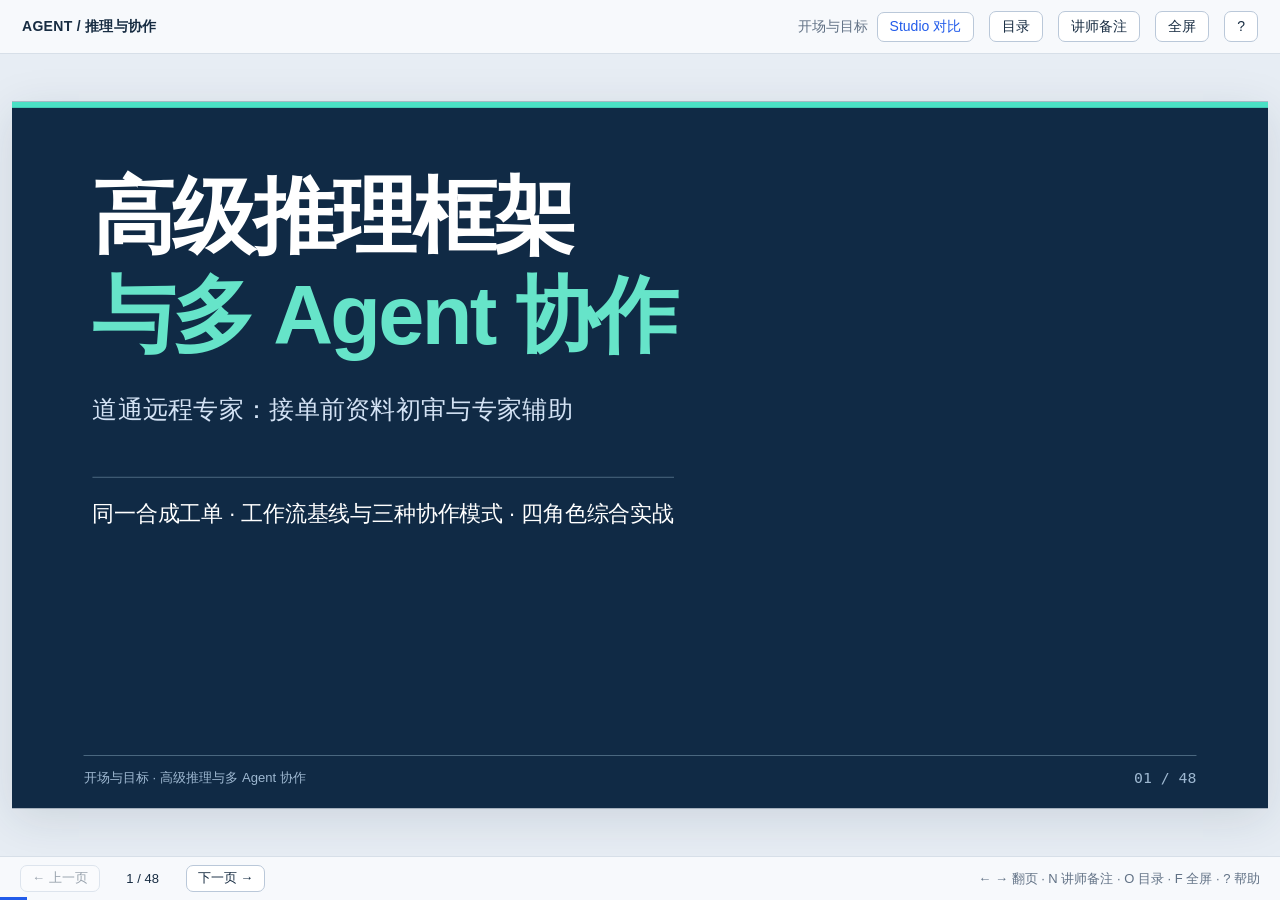
==== commit 71f6b24f: "Restructure multi-agent course second half" ====
--- a/agent-training/index.html
+++ b/agent-training/index.html
@@ -54,8 +54,8 @@
 <body>
 <header class="appbar"><div class="brand">AGENT / 推理与协作</div><div class="bar-right"><span id="chapterLabel"></span><a class="studio-link" href="https://smith.langchain.com/studio/?baseUrl=http://127.0.0.1:2024" target="_blank" rel="noopener" title="先启动 start-studio.cmd">Studio 对比</a><button id="tocBtn">目录</button><button id="notesBtn">讲师备注</button><button id="fullBtn">全屏</button><button id="helpBtn" aria-label="快捷键帮助">?</button></div></header>
 <div id="viewport"><main id="stage" aria-label="培训演示文稿"><section class="slide cover" aria-label="1. 高级推理框架与多 Agent 协作"><div class="slide-content"><div class="cover-title">高级推理框架<br><em>与多 Agent 协作</em></div><p class="cover-sub">道通远程专家：接单前资料初审与专家辅助</p><div class="cover-line">同一合成工单 · 工作流基线与三种协作模式 · 四角色综合实战</div></div><footer class="slide-footer"><div>开场与目标 · 高级推理与多 Agent 协作</div><span class="slide-num">01 / 48</span></footer></section>
-<section class="slide compact" aria-label="2. 90 分钟：手把手搭建多 Agent 系统"><div class="slide-content"><h2>90 分钟：手把手搭建多 Agent 系统</h2><div class="split"><div><table class=""><thead><tr><th>前半程</th><th>用时</th></tr></thead><tbody><tr><td>开场与目标</td><td>2 分 30 秒</td></tr><tr><td>Agent 基础</td><td>2 分 30 秒</td></tr><tr><td>能力演进</td><td>17 分 50 秒</td></tr><tr><td>按复杂度选择方案</td><td>8 分钟</td></tr></tbody></table></div><div><table class=""><thead><tr><th>后半程</th><th>用时</th></tr></thead><tbody><tr><td>多 Agent 协作设计</td><td>16 分 20 秒</td></tr><tr><td>三种框架的工程取舍</td><td>7 分钟</td></tr><tr><td>工作流基线与三个短演示</td><td>12 分 30 秒</td></tr><tr><td>综合实战与落地</td><td>23 分 20 秒</td></tr></tbody></table></div></div><p class="takeaway">你将得到两项能力：<b>按复杂度选方案</b>；<b>设计最小协作闭环</b></p></div><footer class="slide-footer"><div>开场与目标 · 高级推理与多 Agent 协作</div><span class="slide-num">02 / 48</span></footer></section>
-<section class="slide compact" aria-label="3. 本课学习路线：会判断、懂协作、能搭建"><div class="slide-content"><h2>本课学习路线：会判断、懂协作、能搭建</h2><table class=""><thead><tr><th>步骤</th><th>学会回答</th><th>对应章节</th></tr></thead><tbody><tr><td>01 会判断</td><td>怎么查、怎么改？<br><small>推理策略 Reasoning Strategy</small></td><td>能力演进 → 按复杂度选择方案</td></tr><tr><td>02 懂协作</td><td>谁来做、如何汇合？<br><small>协作架构 Collaboration Architecture</small></td><td>多 Agent 协作设计</td></tr><tr><td>03 能搭建</td><td>怎样用代码运行？<br><small>开发框架 Development Framework</small></td><td>三种框架的工程取舍 → 短演示 → 综合实战</td></tr></tbody></table><p class="takeaway">接下来用同一个出游任务，逐步加入检索、工具、推理、规划与反思，最后看多个 Agent 如何协作。</p></div><footer class="slide-footer"><div><a href="https://www.anthropic.com/engineering/building-effective-agents" target="_blank" rel="noopener">Anthropic · Building effective agents ↗</a><a href="https://docs.langchain.com/oss/python/langgraph/overview" target="_blank" rel="noopener">LangGraph · 官方概览 ↗</a></div><span class="slide-num">03 / 48</span></footer></section>
+<section class="slide compact" aria-label="2. 90 分钟：手把手搭建多 Agent 系统"><div class="slide-content"><h2>90 分钟：手把手搭建多 Agent 系统</h2><div class="split"><div><table class=""><thead><tr><th>能力基础</th><th>用时</th></tr></thead><tbody><tr><td>开场与目标</td><td>2 分 30 秒</td></tr><tr><td>Agent 基础</td><td>2 分 30 秒</td></tr><tr><td>能力演进</td><td>17 分 50 秒</td></tr></tbody></table></div><div><table class=""><thead><tr><th>多 Agent 主线</th><th>用时</th></tr></thead><tbody><tr><td>多 Agent 流程概念</td><td>14 分 40 秒</td></tr><tr><td>多 Agent 设计方法</td><td>19 分 40 秒</td></tr><tr><td>协作模型与实现</td><td>14 分钟</td></tr><tr><td>案例演示与复盘</td><td>18 分 50 秒</td></tr></tbody></table></div></div><p class="takeaway">你将得到两项能力：<b>理解多 Agent 流程</b>；<b>设计并验证最小协作闭环</b></p></div><footer class="slide-footer"><div>开场与目标 · 高级推理与多 Agent 协作</div><span class="slide-num">02 / 48</span></footer></section>
+<section class="slide compact" aria-label="3. 本课学习路线：会判断、懂协作、能搭建"><div class="slide-content"><h2>本课学习路线：会判断、懂协作、能搭建</h2><table class=""><thead><tr><th>步骤</th><th>学会回答</th><th>对应章节</th></tr></thead><tbody><tr><td>01 会判断</td><td>一个 Agent 怎样查、怎样改？<br><small>推理策略 Reasoning Strategy</small></td><td>能力演进</td></tr><tr><td>02 懂协作</td><td>多个角色怎样流转、汇合与停止？<br><small>Collaboration Flow</small></td><td>流程概念 → 设计方法</td></tr><tr><td>03 能搭建</td><td>协作模型怎样映射为代码并验证？<br><small>Development Framework</small></td><td>协作模型与实现 → 案例演示</td></tr></tbody></table><p class="takeaway">接下来用同一个出游任务，逐步加入检索、工具、推理、规划与反思，最后看多个 Agent 如何协作。</p></div><footer class="slide-footer"><div><a href="https://www.anthropic.com/engineering/building-effective-agents" target="_blank" rel="noopener">Anthropic · Building effective agents ↗</a><a href="https://docs.langchain.com/oss/python/langgraph/overview" target="_blank" rel="noopener">LangGraph · 官方概览 ↗</a></div><span class="slide-num">03 / 48</span></footer></section>
 <section class="slide compact concept-slide" aria-label="4. 概念 ①：LLM 根据上下文生成回答"><div class="slide-content"><h2>概念 ①：LLM 根据上下文生成回答</h2><p class="concept-definition">大语言模型把你的需求和已有信息，组织成一段回答或一份建议。</p><svg class="concept-diagram" viewBox="0 0 1200 310" role="img" aria-labelledby="concept-title-1 concept-desc-1"><title id="concept-title-1">能力概念图 1</title><desc id="concept-desc-1">用户需求与已提供的信息进入大语言模型，模型生成出游建议。当前天气和报价还需要另行核实。</desc><defs><marker id="arrow-1-0" viewBox="0 0 10 10" refX="9" refY="5" markerWidth="8" markerHeight="8" orient="auto-start-reverse"><path d="M 0 0 L 10 5 L 0 10 z" fill="#6d87a5"/></marker><marker id="arrow-1-1" viewBox="0 0 10 10" refX="9" refY="5" markerWidth="8" markerHeight="8" orient="auto-start-reverse"><path d="M 0 0 L 10 5 L 0 10 z" fill="#087f79"/></marker></defs><rect x="20" y="78" width="300" height="120" rx="8" fill="#edf3fb" stroke="#215bea" stroke-width="2"/><text x="170.0" y="109" text-anchor="middle" class="diagram-title">输入：需求与上下文</text><text x="170.0" y="138" text-anchor="middle" class="diagram-copy">两大一小，周六半日</text><text x="170.0" y="165" text-anchor="middle" class="diagram-copy">总预算 300 元</text><path d="M 326 138 H 434" fill="none" stroke="#6d87a5" stroke-width="3" marker-end="url(#arrow-1-0)"/><text x="380" y="113" text-anchor="middle" class="diagram-label">交给模型</text><rect x="440" y="78" width="300" height="120" rx="8" fill="#e4f6ef" stroke="#087f79" stroke-width="2"/><text x="590.0" y="109" text-anchor="middle" class="diagram-title">LLM：生成内容</text><text x="590.0" y="138" text-anchor="middle" class="diagram-copy">理解要求，组织语言</text><text x="590.0" y="165" text-anchor="middle" class="diagram-copy">根据已有上下文作答</text><path d="M 746 138 H 854" fill="none" stroke="#6d87a5" stroke-width="3" marker-end="url(#arrow-1-0)"/><text x="800" y="113" text-anchor="middle" class="diagram-label">生成</text><rect x="860" y="78" width="320" height="120" rx="8" fill="#edf3fb" stroke="#215bea" stroke-width="2"/><text x="1020.0" y="109" text-anchor="middle" class="diagram-title">输出：候选建议</text><text x="1020.0" y="138" text-anchor="middle" class="diagram-copy">“可以考虑公园或博物馆”</text><text x="1020.0" y="165" text-anchor="middle" class="diagram-copy">天气与费用还待核实</text><text x="600" y="260" text-anchor="middle" class="diagram-label">看到流畅的回答，还需要核对它依据了哪些事实。</text></svg><p class="concept-example">先看模型能否说清需求，再看它是否主动说明缺少天气与报价。</p><p class="takeaway">本阶段解决：把自然语言需求变成可读的建议。</p></div><footer class="slide-footer"><div><a href="https://www.anthropic.com/engineering/building-effective-agents" target="_blank" rel="noopener">Anthropic · Building effective agents ↗</a></div><span class="slide-num">04 / 48</span></footer></section>
 <section class="slide compact outing-slide" aria-label="5. 演示 ①：大语言模型 LLM"><div class="slide-content"><h2>演示 ①：大语言模型 LLM</h2><div class="evolution flow" aria-label="七种能力的组合，不是历史进程"><div class="node is-active" aria-current="step"><small>01</small><br>对话<br><small>LLM</small></div><span class="arrow" aria-hidden="true">→</span><div class="node is-pending"><small>02</small><br>检索<br><small>RAG</small></div><span class="arrow" aria-hidden="true">→</span><div class="node is-pending"><small>03</small><br>工具<br><small>Tool Calling</small></div><span class="arrow" aria-hidden="true">→</span><div class="node is-pending"><small>04</small><br>交替<br><small>ReAct</small></div><span class="arrow" aria-hidden="true">→</span><div class="node is-pending"><small>05</small><br>规划<br><small>Plan-and-Execute</small></div><span class="arrow" aria-hidden="true">→</span><div class="node is-pending"><small>06</small><br>反思<br><small>Reflexion</small></div><span class="arrow" aria-hidden="true">→</span><div class="node is-pending"><small>07</small><br>协作<br><small>Multi-Agent</small></div></div><p class="lead">先给一个出游建议：能组织语言，还没有当前天气与费用依据。</p><p class="foot">机制：根据输入生成回答；离线答案固定；真实模式按当前需求生成。</p><div class="outing-demo" data-outing-stage="1"><p class="foot">两大一小，半日出游，不订票。场馆与费用均为合成样本。</p><div class="interactive-line"><label>仿真天气 <select data-outing-weather><option value="rain" selected>下雨</option><option value="sun">晴天</option></select></label><label>预算 <select data-outing-budget><option value="300" selected>300元</option><option value="200">200元</option><option value="100">100元</option></select></label><button type="button" data-outing-next>下一步演示</button><button type="button" data-outing-reset>重置</button><button type="button" data-outing-live>真实模型演示</button><span data-outing-counter>0 / 0</span></div><p class="foot">下一步：离线规则示意；真实模型演示：通过本地服务调用模型。下拉项用于对照天气与预算约束。</p><div data-outing-output role="status" aria-live="polite"></div></div></div><footer class="slide-footer"><div>能力演进 · 高级推理与多 Agent 协作</div><span class="slide-num">05 / 48</span></footer></section>
 <section class="slide compact concept-slide" aria-label="6. 概念 ②：RAG 先查资料，再参考资料回答"><div class="slide-content"><h2>概念 ②：RAG 先查资料，再参考资料回答</h2><p class="concept-definition">检索增强生成：从资料库找出相关片段，把片段与问题一起交给模型。</p><svg class="concept-diagram" viewBox="0 0 1200 310" role="img" aria-labelledby="concept-title-2 concept-desc-2"><title id="concept-title-2">能力概念图 2</title><desc id="concept-desc-2">问题用于检索资料库，命中资料与原问题共同交给模型，模型生成带来源的回答。资料库不等于实时工具。</desc><defs><marker id="arrow-2-0" viewBox="0 0 10 10" refX="9" refY="5" markerWidth="8" markerHeight="8" orient="auto-start-reverse"><path d="M 0 0 L 10 5 L 0 10 z" fill="#6d87a5"/></marker><marker id="arrow-2-1" viewBox="0 0 10 10" refX="9" refY="5" markerWidth="8" markerHeight="8" orient="auto-start-reverse"><path d="M 0 0 L 10 5 L 0 10 z" fill="#087f79"/></marker></defs><rect x="20" y="160" width="230" height="92" rx="8" fill="#edf3fb" stroke="#215bea" stroke-width="2"/><text x="135.0" y="191" text-anchor="middle" class="diagram-title">用户问题</text><text x="135.0" y="220" text-anchor="middle" class="diagram-copy">雨天如何安排出游？</text><rect x="290" y="20" width="265" height="112" rx="8" fill="#edf3fb" stroke="#215bea" stroke-width="2"/><text x="422.5" y="51" text-anchor="middle" class="diagram-title">资料库</text><text x="422.5" y="80" text-anchor="middle" class="diagram-copy">D01：雨天选室内</text><text x="422.5" y="107" text-anchor="middle" class="diagram-copy">D02：费用要算全</text><path d="M 256 206 H 294" fill="none" stroke="#6d87a5" stroke-width="3" marker-end="url(#arrow-2-0)"/><rect x="300" y="160" width="255" height="92" rx="8" fill="#e4f6ef" stroke="#087f79" stroke-width="2"/><text x="427.5" y="191" text-anchor="middle" class="diagram-title">检索：找到相关片段</text><text x="427.5" y="220" text-anchor="middle" class="diagram-copy">本例命中 D01、D02</text><path d="M 430 137 V 155" fill="none" stroke="#6d87a5" stroke-width="3" marker-end="url(#arrow-2-0)"/><path d="M 560 206 H 650" fill="none" stroke="#6d87a5" stroke-width="3" marker-end="url(#arrow-2-0)"/><text x="605" y="183" text-anchor="middle" class="diagram-label">一起输入</text><rect x="655" y="160" width="220" height="92" rx="8" fill="#edf3fb" stroke="#215bea" stroke-width="2"/><text x="765.0" y="191" text-anchor="middle" class="diagram-title">模型生成回答</text><text x="765.0" y="220" text-anchor="middle" class="diagram-copy">问题＋命中资料</text><path d="M 881 206 H 940" fill="none" stroke="#6d87a5" stroke-width="3" marker-end="url(#arrow-2-0)"/><rect x="945" y="160" width="235" height="92" rx="8" fill="#edf3fb" stroke="#215bea" stroke-width="2"/><text x="1062.5" y="191" text-anchor="middle" class="diagram-title">回答附上来源</text><text x="1062.5" y="220" text-anchor="middle" class="diagram-copy">“选室内 [D01]”</text><text x="840" y="75" text-anchor="middle" class="diagram-label">资料更新后，检索结果也能随之更新。</text><text x="840" y="107" text-anchor="middle" class="diagram-label">检索本身不会修改模型权重。</text></svg><p class="concept-example">模型现在有了“雨天选室内”的依据；本周是否下雨、各场馆多少钱，还要继续查询。</p><p class="takeaway">比上一阶段多了：可引用的外部资料。</p></div><footer class="slide-footer"><div><a href="https://www.anthropic.com/engineering/building-effective-agents" target="_blank" rel="noopener">Anthropic · Building effective agents ↗</a></div><span class="slide-num">06 / 48</span></footer></section>
@@ -70,15 +70,21 @@
 <section class="slide compact outing-slide" aria-label="15. 演示 ⑥：Plan-and-Execute + Reflexion"><div class="slide-content"><h2>演示 ⑥：Plan-and-Execute + Reflexion</h2><div class="evolution flow" aria-label="七种能力的组合，不是历史进程"><div class="node is-active"><small>01</small><br>对话<br><small>LLM</small></div><span class="arrow" aria-hidden="true">→</span><div class="node is-active"><small>02</small><br>检索<br><small>RAG</small></div><span class="arrow" aria-hidden="true">→</span><div class="node is-active"><small>03</small><br>工具<br><small>Tool Calling</small></div><span class="arrow" aria-hidden="true">→</span><div class="node is-active"><small>04</small><br>交替<br><small>ReAct</small></div><span class="arrow" aria-hidden="true">→</span><div class="node is-active"><small>05</small><br>规划<br><small>Plan-and-Execute</small></div><span class="arrow" aria-hidden="true">→</span><div class="node is-active" aria-current="step"><small>06</small><br>反思<br><small>Reflexion</small></div><span class="arrow" aria-hidden="true">→</span><div class="node is-pending"><small>07</small><br>协作<br><small>Multi-Agent</small></div></div><p class="lead">从失败中自我修正：找出漏算餐费与天气不符的问题，再修订计划。</p><p class="foot">闭环：规划 → 执行 → 失败反馈 → Reflexion → 修订计划 → 再执行与验收。</p><div class="outing-demo" data-outing-stage="6"><p class="foot">两大一小，半日出游，不订票。场馆与费用均为合成样本。</p><div class="interactive-line"><label>仿真天气 <select data-outing-weather><option value="rain" selected>下雨</option><option value="sun">晴天</option></select></label><label>预算 <select data-outing-budget><option value="300" selected>300元</option><option value="200">200元</option><option value="100">100元</option></select></label><button type="button" data-outing-next>下一步演示</button><button type="button" data-outing-reset>重置</button><button type="button" data-outing-live>真实模型演示</button><span data-outing-counter>0 / 0</span></div><p class="foot">下一步：离线规则示意；真实模型演示：通过本地服务调用模型。下拉项用于对照天气与预算约束。</p><div data-outing-output role="status" aria-live="polite"></div></div></div><footer class="slide-footer"><div><a href="https://arxiv.org/abs/2303.11366" target="_blank" rel="noopener">Reflexion · NeurIPS 2023 ↗</a></div><span class="slide-num">15 / 48</span></footer></section>
 <section class="slide compact concept-slide concept-multi" aria-label="16. 概念 ⑦：多 Agent 按职责协作"><div class="slide-content"><h2>概念 ⑦：多 Agent 按职责协作</h2><p class="concept-definition">不同角色各自处理任务，再通过消息交付结果；共享状态保存大家共同认可的进度与证据。</p><svg class="concept-diagram" viewBox="0 0 1200 310" role="img" aria-labelledby="concept-title-7 concept-desc-7"><title id="concept-title-7">能力概念图 7</title><desc id="concept-desc-7">主管模式由主管分派天气与费用角色并收回结果；层次化由总主管管理组长再管理专业角色；Swarm按需要把控制权从天气交给费用再交给汇总。三种模式都需要角色间通信和共享状态。</desc><defs><marker id="arrow-7-0" viewBox="0 0 10 10" refX="9" refY="5" markerWidth="8" markerHeight="8" orient="auto-start-reverse"><path d="M 0 0 L 10 5 L 0 10 z" fill="#6d87a5"/></marker><marker id="arrow-7-1" viewBox="0 0 10 10" refX="9" refY="5" markerWidth="8" markerHeight="8" orient="auto-start-reverse"><path d="M 0 0 L 10 5 L 0 10 z" fill="#087f79"/></marker></defs><text x="195" y="30" text-anchor="middle" class="diagram-title">Supervisor · 主管</text><text x="600" y="30" text-anchor="middle" class="diagram-title">层次化 · 分层管理</text><text x="1000" y="30" text-anchor="middle" class="diagram-title">Swarm · 按需交接</text><rect x="90" y="60" width="210" height="54" rx="8" fill="#e4f6ef" stroke="#087f79" stroke-width="2"/><text x="195.0" y="95.0" text-anchor="middle" class="diagram-title">主管</text><path d="M 140 120 V 151 H 95 V 177" fill="none" stroke="#6d87a5" stroke-width="3" marker-end="url(#arrow-7-0)"/><path d="M 250 120 V 151 H 295 V 177" fill="none" stroke="#6d87a5" stroke-width="3" marker-end="url(#arrow-7-0)"/><rect x="20" y="185" width="155" height="56" rx="8" fill="#edf3fb" stroke="#215bea" stroke-width="2"/><text x="97.5" y="221.0" text-anchor="middle" class="diagram-title">天气角色</text><rect x="220" y="185" width="155" height="56" rx="8" fill="#edf3fb" stroke="#215bea" stroke-width="2"/><text x="297.5" y="221.0" text-anchor="middle" class="diagram-title">费用角色</text><text x="195" y="287" text-anchor="middle" class="diagram-label">统一分派，结果交回主管</text><rect x="505" y="60" width="190" height="48" rx="8" fill="#e4f6ef" stroke="#087f79" stroke-width="2"/><text x="600.0" y="92.0" text-anchor="middle" class="diagram-title">总主管</text><path d="M 550 114 V 128 H 490 V 140" fill="none" stroke="#6d87a5" stroke-width="3" marker-end="url(#arrow-7-0)"/><path d="M 650 114 V 128 H 710 V 140" fill="none" stroke="#6d87a5" stroke-width="3" marker-end="url(#arrow-7-0)"/><rect x="415" y="146" width="150" height="48" rx="8" fill="#edf3fb" stroke="#215bea" stroke-width="2"/><text x="490.0" y="178.0" text-anchor="middle" class="diagram-title">出游组长</text><rect x="635" y="146" width="150" height="48" rx="8" fill="#edf3fb" stroke="#215bea" stroke-width="2"/><text x="710.0" y="178.0" text-anchor="middle" class="diagram-title">预算组长</text><path d="M 490 200 V 222" fill="none" stroke="#6d87a5" stroke-width="3" marker-end="url(#arrow-7-0)"/><path d="M 710 200 V 222" fill="none" stroke="#6d87a5" stroke-width="3" marker-end="url(#arrow-7-0)"/><rect x="415" y="230" width="150" height="48" rx="8" fill="#edf3fb" stroke="#215bea" stroke-width="2"/><text x="490.0" y="262.0" text-anchor="middle" class="diagram-title">天气角色</text><rect x="635" y="230" width="150" height="48" rx="8" fill="#edf3fb" stroke="#215bea" stroke-width="2"/><text x="710.0" y="262.0" text-anchor="middle" class="diagram-title">费用角色</text><rect x="890" y="60" width="220" height="48" rx="8" fill="#edf3fb" stroke="#215bea" stroke-width="2"/><text x="1000.0" y="92.0" text-anchor="middle" class="diagram-title">天气角色</text><path d="M 1000 114 V 143" fill="none" stroke="#6d87a5" stroke-width="3" marker-end="url(#arrow-7-0)"/><text x="1070" y="135" text-anchor="middle" class="diagram-label">交接</text><rect x="890" y="150" width="220" height="48" rx="8" fill="#e4f6ef" stroke="#087f79" stroke-width="2"/><text x="1000.0" y="182.0" text-anchor="middle" class="diagram-title">费用角色</text><path d="M 1000 204 V 230" fill="none" stroke="#6d87a5" stroke-width="3" marker-end="url(#arrow-7-0)"/><text x="1070" y="224" text-anchor="middle" class="diagram-label">交接</text><rect x="890" y="237" width="220" height="48" rx="8" fill="#edf3fb" stroke="#215bea" stroke-width="2"/><text x="1000.0" y="269.0" text-anchor="middle" class="diagram-title">汇总角色</text></svg><div class="concept-state"><span><b>消息</b>：谁交给谁、交付结果、证据来源</span><span><b>共享状态</b>：预算、已有证据、计划版本、完成情况</span></div><p class="concept-example">天气角色排除户外，费用角色核算总价，汇总角色找到同时满足两项条件的方案。</p><p class="takeaway">多个角色可以共用同一个模型；分工要有收益，协作要有明确出口。</p></div><footer class="slide-footer"><div><a href="https://docs.langchain.com/oss/python/langchain/multi-agent" target="_blank" rel="noopener">LangChain · Multi-agent ↗</a><a href="https://www.anthropic.com/engineering/building-effective-agents" target="_blank" rel="noopener">Anthropic · Building effective agents ↗</a></div><span class="slide-num">16 / 48</span></footer></section>
 <section class="slide compact outing-slide" aria-label="17. 演示 ⑦：多智能体 Multi-Agent"><div class="slide-content"><h2>演示 ⑦：多智能体 Multi-Agent</h2><div class="evolution flow" aria-label="七种能力的组合，不是历史进程"><div class="node is-active"><small>01</small><br>对话<br><small>LLM</small></div><span class="arrow" aria-hidden="true">→</span><div class="node is-active"><small>02</small><br>检索<br><small>RAG</small></div><span class="arrow" aria-hidden="true">→</span><div class="node is-active"><small>03</small><br>工具<br><small>Tool Calling</small></div><span class="arrow" aria-hidden="true">→</span><div class="node is-active"><small>04</small><br>交替<br><small>ReAct</small></div><span class="arrow" aria-hidden="true">→</span><div class="node is-active"><small>05</small><br>规划<br><small>Plan-and-Execute</small></div><span class="arrow" aria-hidden="true">→</span><div class="node is-active"><small>06</small><br>反思<br><small>Reflexion</small></div><span class="arrow" aria-hidden="true">→</span><div class="node is-active" aria-current="step"><small>07</small><br>协作<br><small>Multi-Agent</small></div></div><p class="lead">协作模式：Supervisor 主管分派 / 层次化团队 / Swarm 动态交接</p><p class="foot">Agent 间通信传递任务与结果；共享状态保存目标、证据、计划版本和完成状态。</p><div class="outing-demo" data-outing-stage="7"><p class="foot">两大一小，半日出游，不订票。场馆与费用均为合成样本。</p><div class="interactive-line"><label>仿真天气 <select data-outing-weather><option value="rain" selected>下雨</option><option value="sun">晴天</option></select></label><label>预算 <select data-outing-budget><option value="300" selected>300元</option><option value="200">200元</option><option value="100">100元</option></select></label><button type="button" data-outing-next>下一步演示</button><button type="button" data-outing-reset>重置</button><button type="button" data-outing-live>真实模型演示</button><span data-outing-counter>0 / 0</span></div><p class="foot">下一步：离线规则示意；真实模型演示：通过本地服务调用模型。下拉项用于对照天气与预算约束。</p><div data-outing-output role="status" aria-live="polite"></div></div></div><footer class="slide-footer"><div><a href="https://docs.langchain.com/oss/python/langchain/multi-agent" target="_blank" rel="noopener">LangChain · Multi-agent ↗</a></div><span class="slide-num">17 / 48</span></footer></section>
-<section class="slide compact" aria-label="18. 决策卡：选择能解决问题的最简单方案"><div class="slide-content"><h2>决策卡：选择能解决问题的最简单方案</h2><table class=""><thead><tr><th>先问这个问题</th><th>优先选择</th><th>工单中的例子</th></tr></thead><tbody><tr><td>输入齐全，只需一次生成？</td><td>普通 LLM</td><td>改写症状描述</td></tr><tr><td>步骤与判断条件稳定？</td><td>固定工作流</td><td>按字段检查工单完整性</td></tr><tr><td>路径难穷举，需解释非结构化信息并选工具？</td><td>单 Agent</td><td>自由文本日志驱动探索查证</td></tr><tr><td>新增独立上下文、权限或专业归属？</td><td>评估多 Agent</td><td>隔离证据、资料与专业审查</td></tr></tbody></table><p class="takeaway">升级前写明瓶颈；升级后比较质量、延迟、费用和失败恢复。</p></div><footer class="slide-footer"><div><a href="https://www.anthropic.com/engineering/building-effective-agents" target="_blank" rel="noopener">Anthropic · Building effective agents ↗</a></div><span class="slide-num">18 / 48</span></footer></section>
-<section class="slide compact" aria-label="19. 互动 ①：固定字段检查，需要 Agent 吗？"><div class="slide-content"><h2>互动 ①：固定字段检查，需要 Agent 吗？</h2><p class="lead">提交工单时检查设备标识、采集时间、授权状态是否齐全；规则已明确。</p><div class="quiz" data-quiz="fixed-workflow"><button type="button" data-correct="true" data-feedback="正确：规则稳定，确定性执行更易测试和解释，不需要模型决定必填项。">A　普通代码或固定工作流</button><button type="button" data-correct="false" data-feedback="业务规则已确定，交给模型反复选择会造成口径漂移。">B　单 Agent 每次决定必填字段</button><button type="button" data-correct="false" data-feedback="没有独立职责需求；额外协调不改善确定性校验。">C　三个 Agent 相互投票</button><p class="quiz-feedback" role="status" aria-live="polite">选择后说明：哪条约束决定了你的选择？</p></div></div><footer class="slide-footer"><div>按复杂度选择方案 · 高级推理与多 Agent 协作</div><span class="slide-num">19 / 48</span></footer></section>
-<section class="slide compact" aria-label="20. 互动 ②：每次缺失的证据不同，如何处理？"><div class="slide-content"><h2>互动 ②：每次缺失的证据不同，如何处理？</h2><p class="lead">缺电压就读补充记录；读数冲突就查事件时间；失败转人工。所有条件与工具映射已知。</p><div class="quiz" data-quiz="single-agent"><button type="button" data-correct="true" data-feedback="正确：虽然下一步依赖证据，但条件和工具映射可穷举，普通工作流足够。">A　带条件分支与预算的固定工作流</button><button type="button" data-correct="false" data-feedback="证据驱动分支也可用 if/else；难以穷举路径、需解释非结构化资料并选工具时才评估 Agent。">B　只要依据反馈就必须用单 Agent</button><button type="button" data-correct="false" data-feedback="原始固定字段任务没有新增独立上下文、权限或专业责任要求，无需拆角色。">C　直接配置十个专家 Agent</button><p class="quiz-feedback" role="status" aria-live="polite">选择后说明：哪条约束决定了你的选择？</p></div></div><footer class="slide-footer"><div>按复杂度选择方案 · 高级推理与多 Agent 协作</div><span class="slide-num">20 / 48</span></footer></section>
-<section class="slide compact" aria-label="21. 互动 ③：何时值得拆成多个角色？"><div class="slide-content"><h2>互动 ③：何时值得拆成多个角色？</h2><p class="lead">新增要求：敏感日志与资料检索隔离上下文及权限；专业审查岗位独立负责引用验收。</p><div class="quiz" data-quiz="multi-agent"><button type="button" data-correct="false" data-feedback="可作为基线，但本题有明确权限与审查隔离要求，全部混合更难落实边界。">A　一个 prompt 包含全部权限和历史</button><button type="button" data-correct="true" data-feedback="正确：分工对应独立产物、权限和验收，仍需比较额外调用成本。">B　证据、知识、审查分工，协调者汇总</button><button type="button" data-correct="false" data-feedback="重复意见不是独立证据；同模型可能共享偏差，多数票也不能授权维修。">C　重复回答，按多数票决定原因</button><p class="quiz-feedback" role="status" aria-live="polite">选择后说明：哪条约束决定了你的选择？</p></div></div><footer class="slide-footer"><div>按复杂度选择方案 · 高级推理与多 Agent 协作</div><span class="slide-num">21 / 48</span></footer></section>
-<section class="slide compact" aria-label="22. 先定义角色产物，再讨论角色数量"><div class="slide-content"><h2>先定义角色产物，再讨论角色数量</h2><table class=""><thead><tr><th>角色</th><th>输入 → 输出</th><th>职责边界</th></tr></thead><tbody><tr><td>协调者 Coordinator</td><td>目标与状态 → 子任务、草稿</td><td>路由与汇总，不编造证据</td></tr><tr><td>证据者 Evidence</td><td>工单标识 → 事实、缺失、引用</td><td>只读取证，不替代知识判断</td></tr><tr><td>知识者 Knowledge</td><td>症状与上下文 → 资料与条件</td><td>通用说明不等于本次结论</td></tr><tr><td>审查者 Reviewer</td><td>草稿与证据 → 通过或退回</td><td>核对引用，不授予审批</td></tr></tbody></table><p class="takeaway">每个角色只接收完成职责所需的信息与工具。</p></div><footer class="slide-footer"><div><a href="https://docs.langchain.com/oss/python/langchain/multi-agent" target="_blank" rel="noopener">LangChain · Multi-agent ↗</a></div><span class="slide-num">22 / 48</span></footer></section>
-<section class="slide compact" aria-label="23. 模式 ①：主管 Supervisor，集中分派与汇总"><div class="slide-content"><h2>模式 ①：主管 Supervisor，集中分派与汇总</h2><div class="topology"><div class="top-node">协调者<br><small>分派 · 判断进度 · 汇总</small></div><div class="tree-line">↓<span>↓</span>↓</div><div class="leaves"><div>证据</div><div>知识</div><div>审查</div></div></div><ul class="points"><li>控制权返回协调者，由它选择下一位角色。</li><li>适合：步骤随状态改变，但需要统一出口。</li><li>风险：中央瓶颈，以及摘要丢失关键条件。</li></ul><p class="foot">工单：缺电压 → 先补证据 → 再核对资料。</p></div><footer class="slide-footer"><div><a href="https://www.anthropic.com/engineering/building-effective-agents" target="_blank" rel="noopener">Anthropic · Building effective agents ↗</a><a href="https://docs.langchain.com/oss/python/langchain/multi-agent" target="_blank" rel="noopener">LangChain · Multi-agent ↗</a></div><span class="slide-num">23 / 48</span></footer></section>
-<section class="slide compact" aria-label="24. 模式 ②：并行 Parallel，先判断是否独立"><div class="slide-content"><h2>模式 ②：并行 Parallel，先判断是否独立</h2><div class="flow"><div class="node">同一工单快照</div><span class="arrow" aria-hidden="true">→</span><div class="node">证据 ∥ 候选资料</div><span class="arrow" aria-hidden="true">→</span><div class="node">等待与合并</div><span class="arrow" aria-hidden="true">→</span><div class="node">统一验收</div></div><ul class="points"><li>可并行：两项查询从同一输入独立启动。</li><li>必须等待：建议依赖双方结果，不能先写后补。</li><li>合并：保留时间和来源，不用后写覆盖先写。</li><li>失败：区分部分成功、超时与必要证据缺失。</li></ul></div><footer class="slide-footer"><div><a href="https://www.anthropic.com/engineering/building-effective-agents" target="_blank" rel="noopener">Anthropic · Building effective agents ↗</a><a href="https://www.anthropic.com/engineering/multi-agent-research-system" target="_blank" rel="noopener">Anthropic · Multi-agent research system ↗</a></div><span class="slide-num">24 / 48</span></footer></section>
-<section class="slide compact" aria-label="25. 模式 ③：评审 Review，用明确标准修订"><div class="slide-content"><h2>模式 ③：评审 Review，用明确标准修订</h2><div class="flow"><div class="node">建议草稿</div><span class="arrow" aria-hidden="true">→</span><div class="node">按标准审查</div><span class="arrow" aria-hidden="true">→</span><div class="node">带理由退回</div><span class="arrow" aria-hidden="true">→</span><div class="node">有限修订</div></div><table class=""><thead><tr><th>标准</th><th>具体退回理由</th></tr></thead><tbody><tr><td>可追溯</td><td>结论无引用，或引用记录不存在</td></tr><tr><td>适用性</td><td>资料版本与设备上下文不匹配</td></tr><tr><td>边界与完整性</td><td>缺失项未披露，或跳过人工确认</td></tr></tbody></table><p class="takeaway">达到修订上限仍不合格 → 请求人工处理。</p></div><footer class="slide-footer"><div><a href="https://www.anthropic.com/engineering/building-effective-agents" target="_blank" rel="noopener">Anthropic · Building effective agents ↗</a><a href="https://arxiv.org/abs/2303.11366" target="_blank" rel="noopener">Reflexion · NeurIPS 2023 ↗</a></div><span class="slide-num">25 / 48</span></footer></section>
-<section class="slide compact" aria-label="26. 消息 Message：接收方不应该猜上下文"><div class="slide-content"><h2>消息 Message：接收方不应该猜上下文</h2><div class="split"><div><pre><code>{
+<section class="slide compact" aria-label="18. 后半程：把能力组织成多 Agent 系统"><div class="slide-content"><h2>后半程：把能力组织成多 Agent 系统</h2><div class="flow"><div class="node">流程概念</div><span class="arrow" aria-hidden="true">→</span><div class="node">设计方法</div><span class="arrow" aria-hidden="true">→</span><div class="node">协作模型</div><span class="arrow" aria-hidden="true">→</span><div class="node">案例演示</div></div><p class="takeaway">后续所有页面沿用同一问题：多个角色如何围绕一份任务状态协作并可靠结束。</p></div><footer class="slide-footer"><div><a href="https://docs.langchain.com/oss/python/langchain/multi-agent" target="_blank" rel="noopener">LangChain · Multi-agent ↗</a></div><span class="slide-num">18 / 48</span></footer></section>
+<section class="slide compact" aria-label="19. 多 Agent 系统的六个组成部分"><div class="slide-content"><h2>多 Agent 系统的六个组成部分</h2><table class=""><thead><tr><th>组成</th><th>回答的问题</th><th>本课中的对象</th></tr></thead><tbody><tr><td>任务</td><td>最终要交付什么</td><td>待专家复核的资料报告</td></tr><tr><td>角色</td><td>谁负责哪类判断</td><td>协调、证据、知识、审查</td></tr><tr><td>工具</td><td>怎样取得外部事实</td><td>只读工单与资料工具</td></tr><tr><td>状态</td><td>当前已经知道什么</td><td>证据、计划、草稿与审查</td></tr><tr><td>编排</td><td>下一步由谁执行</td><td>顺序、并行、回路与停止</td></tr><tr><td>约束</td><td>哪些动作不能发生</td><td>预算、权限与人工确认</td></tr></tbody></table><p class="foot">模型只是角色作出判断时可以使用的组件，系统仍由运行时管理工具、状态和出口。</p></div><footer class="slide-footer"><div><a href="https://www.anthropic.com/engineering/building-effective-agents" target="_blank" rel="noopener">Anthropic · Building effective agents ↗</a><a href="https://docs.langchain.com/oss/python/langchain/multi-agent" target="_blank" rel="noopener">LangChain · Multi-agent ↗</a></div><span class="slide-num">19 / 48</span></footer></section>
+<section class="slide compact" aria-label="20. 一次运行的完整生命周期"><div class="slide-content"><h2>一次运行的完整生命周期</h2><div class="flow"><div class="node">接收任务</div><span class="arrow" aria-hidden="true">→</span><div class="node">拆分与分派</div><span class="arrow" aria-hidden="true">→</span><div class="node">执行与反馈</div><span class="arrow" aria-hidden="true">→</span><div class="node">汇合与审查</div><span class="arrow" aria-hidden="true">→</span><div class="node">完成或转人工</div></div><table class=""><thead><tr><th>阶段</th><th>状态变化</th><th>进入下一阶段的条件</th></tr></thead><tbody><tr><td>接收</td><td>创建 run_id 与目标</td><td>输入通过基础校验</td></tr><tr><td>分派</td><td>生成子任务与负责人</td><td>依赖和权限明确</td></tr><tr><td>执行</td><td>追加工具结果与错误</td><td>角色返回结构化产物</td></tr><tr><td>汇合</td><td>合并证据与草稿</td><td>必要分支均已结束</td></tr><tr><td>审查</td><td>记录通过或退回原因</td><td>满足验收或达到停止条件</td></tr></tbody></table></div><footer class="slide-footer"><div><a href="https://www.anthropic.com/engineering/building-effective-agents" target="_blank" rel="noopener">Anthropic · Building effective agents ↗</a><a href="https://docs.langchain.com/oss/python/langchain/multi-agent" target="_blank" rel="noopener">LangChain · Multi-agent ↗</a></div><span class="slide-num">20 / 48</span></footer></section>
+<section class="slide compact" aria-label="21. 控制流与数据流"><div class="slide-content"><h2>控制流与数据流</h2><div class="split"><div><h3>控制流：谁接着执行</h3><div class="flow"><div class="node">协调者</div><span class="arrow" aria-hidden="true">→</span><div class="node">证据角色</div><span class="arrow" aria-hidden="true">→</span><div class="node">协调者</div><span class="arrow" aria-hidden="true">→</span><div class="node">审查者</div></div></div><div><h3>数据流：什么被交付</h3><div class="flow"><div class="node">任务</div><span class="arrow" aria-hidden="true">→</span><div class="node">证据引用</div><span class="arrow" aria-hidden="true">→</span><div class="node">报告草稿</div><span class="arrow" aria-hidden="true">→</span><div class="node">审查意见</div></div></div></div><p class="takeaway">控制权可以转移，事实仍写入同一份受约束的任务状态。</p></div><footer class="slide-footer"><div><a href="https://docs.langchain.com/oss/python/langchain/multi-agent" target="_blank" rel="noopener">LangChain · Multi-agent ↗</a></div><span class="slide-num">21 / 48</span></footer></section>
+<section class="slide compact" aria-label="22. 顺序、并行与反馈回路"><div class="slide-content"><h2>顺序、并行与反馈回路</h2><table class=""><thead><tr><th>基本结构</th><th>依赖关系</th><th>典型用途</th></tr></thead><tbody><tr><td>顺序</td><td>后一步依赖前一步产物</td><td>先取证，再形成草稿</td></tr><tr><td>并行</td><td>多个任务共享输入且彼此独立</td><td>同时读取证据与知识</td></tr><tr><td>反馈回路</td><td>后一步发现问题并退回</td><td>审查退回缺少引用的草稿</td></tr></tbody></table><p class="takeaway">实际系统通常组合三种结构：并行取数，汇合后顺序生成，审查不通过再有限回路。</p></div><footer class="slide-footer"><div><a href="https://www.anthropic.com/engineering/building-effective-agents" target="_blank" rel="noopener">Anthropic · Building effective agents ↗</a></div><span class="slide-num">22 / 48</span></footer></section>
+<section class="slide compact" aria-label="23. 消息、上下文、状态与记忆"><div class="slide-content"><h2>消息、上下文、状态与记忆</h2><table class=""><thead><tr><th>概念</th><th>作用范围</th><th>例子</th></tr></thead><tbody><tr><td>消息 Message</td><td>一次角色交接</td><td>证据角色返回 E01 和缺失项</td></tr><tr><td>上下文 Context</td><td>当前节点可见的信息</td><td>本节点所需目标、证据和工具说明</td></tr><tr><td>状态 State</td><td>一次运行的当前事实</td><td>observations、draft、review</td></tr><tr><td>记忆 Memory</td><td>跨步骤或跨运行保留</td><td>经批准的偏好或历史经验</td></tr></tbody></table><p class="takeaway">不要把完整聊天历史同时当作消息、状态和记忆。</p></div><footer class="slide-footer"><div><a href="https://docs.langchain.com/oss/python/langchain/multi-agent" target="_blank" rel="noopener">LangChain · Multi-agent ↗</a><a href="https://docs.langchain.com/oss/python/langgraph/graph-api" target="_blank" rel="noopener">LangGraph · Graph API ↗</a></div><span class="slide-num">23 / 48</span></footer></section>
+<section class="slide compact" aria-label="24. 并行后的同步与合并"><div class="slide-content"><h2>并行后的同步与合并</h2><div class="flow"><div class="node">同一状态快照</div><span class="arrow" aria-hidden="true">→</span><div class="node">证据分支 ∥ 知识分支</div><span class="arrow" aria-hidden="true">→</span><div class="node">等待屏障</div><span class="arrow" aria-hidden="true">→</span><div class="node">合并规则</div><span class="arrow" aria-hidden="true">→</span><div class="node">统一验收</div></div><ul class="points"><li>必要分支没有结束，汇合节点不能提前生成结论。</li><li>列表追加需要去重；同一字段冲突需要保留来源和版本。</li><li>部分成功必须进入状态，不能被成功分支掩盖。</li></ul></div><footer class="slide-footer"><div><a href="https://www.anthropic.com/engineering/multi-agent-research-system" target="_blank" rel="noopener">Anthropic · Multi-agent research system ↗</a><a href="https://docs.langchain.com/oss/python/langgraph/graph-api" target="_blank" rel="noopener">LangGraph · Graph API ↗</a></div><span class="slide-num">24 / 48</span></footer></section>
+<section class="slide compact" aria-label="25. 停止、失败与人工介入"><div class="slide-content"><h2>停止、失败与人工介入</h2><table class=""><thead><tr><th>结束原因</th><th>系统状态</th><th>保留给用户的结果</th></tr></thead><tbody><tr><td>验收通过</td><td>completed</td><td>待人工确认的建议与证据</td></tr><tr><td>资料仍缺失</td><td>needs_human</td><td>已取得证据和明确缺失项</td></tr><tr><td>工具持续失败</td><td>needs_human</td><td>错误记录和已完成步骤</td></tr><tr><td>预算或轮次耗尽</td><td>stopped</td><td>停止原因和可恢复位置</td></tr><tr><td>用户取消</td><td>cancelled</td><td>取消时间与已产生的外部结果</td></tr></tbody></table><p class="takeaway">停止条件属于编排运行时，不应只写在某个角色的提示词中。</p></div><footer class="slide-footer"><div><a href="https://www.anthropic.com/engineering/building-effective-agents" target="_blank" rel="noopener">Anthropic · Building effective agents ↗</a></div><span class="slide-num">25 / 48</span></footer></section>
+<section class="slide compact" aria-label="26. 设计方法：从任务到可执行协作图"><div class="slide-content"><h2>设计方法：从任务到可执行协作图</h2><div class="flow"><div class="node">定义结果</div><span class="arrow" aria-hidden="true">→</span><div class="node">画任务依赖</div><span class="arrow" aria-hidden="true">→</span><div class="node">划分角色</div><span class="arrow" aria-hidden="true">→</span><div class="node">设计契约与状态</div><span class="arrow" aria-hidden="true">→</span><div class="node">验证轨迹</div></div><p class="takeaway">设计顺序从任务出发，不从“需要几个 Agent”出发。</p></div><footer class="slide-footer"><div><a href="https://www.anthropic.com/engineering/building-effective-agents" target="_blank" rel="noopener">Anthropic · Building effective agents ↗</a></div><span class="slide-num">26 / 48</span></footer></section>
+<section class="slide compact" aria-label="27. 第一步：定义目标与验收结果"><div class="slide-content"><h2>第一步：定义目标与验收结果</h2><table class=""><thead><tr><th>设计项</th><th>远程诊断资料初审</th></tr></thead><tbody><tr><td>输入</td><td>工单、诊断读数、故障码与网关记录</td></tr><tr><td>输出</td><td>给远程专家复核的资料报告</td></tr><tr><td>必须包含</td><td>事实引用、缺失项、冲突说明与适用限制</td></tr><tr><td>不能包含</td><td>未经证据支持的故障确认或车辆操作授权</td></tr><tr><td>完成标准</td><td>证据契约通过，状态仍为待人工确认</td></tr></tbody></table><p class="takeaway">没有可检查的产物，就无法判断角色是否完成任务。</p></div><footer class="slide-footer"><div><a href="https://www.auteltech.cn/cloud/3942.jhtml" target="_blank" rel="noopener">道通 Autel · 远程专家 ↗</a></div><span class="slide-num">27 / 48</span></footer></section>
+<section class="slide compact" aria-label="28. 第二步：画出任务依赖"><div class="slide-content"><h2>第二步：画出任务依赖</h2><div class="flow"><div class="node">读取工单</div><span class="arrow" aria-hidden="true">→</span><div class="node">证据 ∥ 知识</div><span class="arrow" aria-hidden="true">→</span><div class="node">核对适用性</div><span class="arrow" aria-hidden="true">→</span><div class="node">形成草稿</div><span class="arrow" aria-hidden="true">→</span><div class="node">审查</div></div><table class=""><thead><tr><th>判断</th><th>设计结果</th></tr></thead><tbody><tr><td>共享同一输入且互不依赖</td><td>证据与知识可以并行</td></tr><tr><td>输出依赖多个上游结果</td><td>草稿必须等待汇合</td></tr><tr><td>后续可能发现缺失</td><td>保留补充证据的回边</td></tr></tbody></table></div><footer class="slide-footer"><div><a href="https://www.anthropic.com/engineering/building-effective-agents" target="_blank" rel="noopener">Anthropic · Building effective agents ↗</a></div><span class="slide-num">28 / 48</span></footer></section>
+<section class="slide compact" aria-label="29. 第三步：决定是否拆角色"><div class="slide-content"><h2>第三步：决定是否拆角色</h2><table class=""><thead><tr><th>拆分信号</th><th>适合拆分</th><th>不必拆分</th></tr></thead><tbody><tr><td>产物</td><td>需要独立交付和验收</td><td>只是同一文本的不同写法</td></tr><tr><td>上下文</td><td>角色只需看到不同信息</td><td>所有节点读取同一完整状态</td></tr><tr><td>工具权限</td><td>工具集合需要隔离</td><td>权限完全相同</td></tr><tr><td>专业责任</td><td>必须由独立审查者把关</td><td>没有独立责任边界</td></tr></tbody></table><p class="foot">四个角色可以复用一个模型，也可以包含普通程序节点。</p></div><footer class="slide-footer"><div><a href="https://docs.langchain.com/oss/python/langchain/multi-agent" target="_blank" rel="noopener">LangChain · Multi-agent ↗</a></div><span class="slide-num">29 / 48</span></footer></section>
+<section class="slide compact" aria-label="30. 第四步：定义角色接口"><div class="slide-content"><h2>第四步：定义角色接口</h2><table class=""><thead><tr><th>角色</th><th>输入</th><th>输出</th><th>不得做什么</th></tr></thead><tbody><tr><td>协调者</td><td>目标、计划、当前状态</td><td>子任务、汇合结果、草稿</td><td>编造证据</td></tr><tr><td>证据角色</td><td>工单标识与读取范围</td><td>事实、来源、缺失、错误</td><td>判断资料适用性</td></tr><tr><td>知识角色</td><td>症状与设备上下文</td><td>资料、版本、适用条件</td><td>把通用知识当本次事实</td></tr><tr><td>审查角色</td><td>草稿与证据契约</td><td>通过或具体退回理由</td><td>修改原始证据或批准车辆操作</td></tr></tbody></table></div><footer class="slide-footer"><div><a href="https://docs.langchain.com/oss/python/langchain/multi-agent" target="_blank" rel="noopener">LangChain · Multi-agent ↗</a></div><span class="slide-num">30 / 48</span></footer></section>
+<section class="slide compact" aria-label="31. 第五步：分配工具与权限"><div class="slide-content"><h2>第五步：分配工具与权限</h2><table class=""><thead><tr><th>角色</th><th>允许的工具</th><th>运行时校验</th></tr></thead><tbody><tr><td>协调者</td><td>读取任务状态、创建白名单子任务</td><td>限制可调用角色和总步数</td></tr><tr><td>证据角色</td><td>只读工单、诊断记录、补充记录</td><td>校验工单范围与字段</td></tr><tr><td>知识角色</td><td>版本化知识库检索</td><td>保留文档版本与引用</td></tr><tr><td>审查角色</td><td>读取草稿和引用记录</td><td>禁止改写 observations</td></tr></tbody></table><p class="takeaway">提示词描述职责，运行时真正执行权限。</p></div><footer class="slide-footer"><div>多 Agent 设计方法 · 高级推理与多 Agent 协作</div><span class="slide-num">31 / 48</span></footer></section>
+<section class="slide compact" aria-label="32. 第六步：设计消息契约"><div class="slide-content"><h2>第六步：设计消息契约</h2><div class="split"><div><pre><code>{
   &quot;run_id&quot;: &quot;run-demo&quot;,
   &quot;task_id&quot;: &quot;collect-evidence&quot;,
   &quot;from&quot;: &quot;evidence&quot;,
@@ -87,60 +93,28 @@
   &quot;status&quot;: &quot;partial&quot;,
   &quot;evidence_refs&quot;: [&quot;E01&quot;],
   &quot;missing&quot;: [&quot;voltage&quot;]
-}</code></pre></div><div><ul class="points"><li>关联：哪次运行、哪个任务、哪版状态？</li><li>结果：成功、部分成功还是失败？</li><li>依据：引用在哪里，还缺什么？</li><li>接收：重复、过期消息怎样处理？</li></ul></div></div><p class="foot">应用层教学契约，不是框架自动提供的统一协议。</p></div><footer class="slide-footer"><div>多 Agent 协作设计 · 高级推理与多 Agent 协作</div><span class="slide-num">26 / 48</span></footer></section>
-<section class="slide compact" aria-label="27. 共享状态 State：事实、草稿与批准分开"><div class="slide-content"><h2>共享状态 State：事实、草稿与批准分开</h2><table class=""><thead><tr><th>状态域</th><th>主要写入者</th><th>更新约定</th></tr></thead><tbody><tr><td>observations</td><td>工具与角色适配器</td><td>保留证据、来源与工具错误</td></tr><tr><td>plan_version / draft</td><td>协调者</td><td>带修订版本，引用现有证据</td></tr><tr><td>review / revision_rounds</td><td>审查与编排运行时</td><td>保留原因，限制修订次数</td></tr><tr><td>report / status</td><td>可信运行时</td><td>只交付建议；不代表人工批准</td></tr></tbody></table><p class="takeaway">并行同写一个键，需 reducer 或独立字段；状态对象不等于数据库事务。</p></div><footer class="slide-footer"><div><a href="https://docs.langchain.com/oss/python/langgraph/graph-api" target="_blank" rel="noopener">LangGraph · Graph API ↗</a></div><span class="slide-num">27 / 48</span></footer></section>
-<section class="slide compact" aria-label="28. 协作结束：谁有权说“够了”？"><div class="slide-content"><h2>协作结束：谁有权说“够了”？</h2><table class=""><thead><tr><th>条件</th><th>负责判断</th><th>系统出口</th></tr></thead><tbody><tr><td>产物齐备且审查通过</td><td>校验器 + 编排器</td><td>建议待人工确认</td></tr><tr><td>证据不足或冲突未解</td><td>角色报告 + 编排器</td><td>补充信息或人工复核</td></tr><tr><td>无进展或重复分派</td><td>运行时计数与事件检查</td><td>受控停止</td></tr><tr><td>工具失败或预算耗尽</td><td>工具适配器 + 运行时</td><td>失败 / 停止，保留部分成果</td></tr></tbody></table><p class="takeaway">人工介入 HITL：必要时由人复核或决定；统一出口与预算。</p></div><footer class="slide-footer"><div>多 Agent 协作设计 · 高级推理与多 Agent 协作</div><span class="slide-num">28 / 48</span></footer></section>
-<section class="slide compact" aria-label="29. 本课为什么选 LangGraph：约束先于框架"><div class="slide-content"><h2>本课为什么选 LangGraph：约束先于框架</h2><table class=""><thead><tr><th>本课具体约束</th><th>选择依据</th><th>仍须手写</th></tr></thead><tbody><tr><td>同状态对比固定流、分支、并行、回路</td><td>显式 State / Node / Edge</td><td>状态 schema、路由与 reducer</td></tr><tr><td>缺失、冲突与预算出口可检查</td><td>图节点与条件边可观察</td><td>证据规则、工具、预算与日志</td></tr><tr><td>Java 业务与 Python 编排分开</td><td>通过 HTTP 保持服务边界</td><td>鉴权、接口和业务存储</td></tr></tbody></table><p class="takeaway">固定字段任务可只用普通代码；LangGraph 是本课展示编排的工具。</p></div><footer class="slide-footer"><div><a href="https://docs.langchain.com/oss/python/langgraph/overview" target="_blank" rel="noopener">LangGraph · 官方概览 ↗</a><a href="https://docs.langchain.com/oss/python/langgraph/graph-api" target="_blank" rel="noopener">LangGraph · Graph API ↗</a></div><span class="slide-num">29 / 48</span></footer></section>
-<section class="slide compact" aria-label="30. 约束改变时：何时考虑另外两种框架"><div class="slide-content"><h2>约束改变时：何时考虑另外两种框架</h2><table class="selection-matrix"><thead><tr><th>约束 / 选择</th><th>适合的抽象</th><th>必须自己承担的工作</th></tr></thead><tbody><tr><td>显式状态、分支与恢复设计 → LangGraph</td><td>State / Node / Edge</td><td>领域节点、路由、合并与存储配置</td></tr><tr><td>已有消息团队，核心是对话委派 → AutoGen</td><td>AgentChat 团队；Core 消息运行时</td><td>工具、终止、上下文；维护与迁移计划</td></tr><tr><td>角色按 SOP 交付专业产物 → MetaGPT</td><td>Role / Action / Team</td><td>业务 SOP、产物验收与依赖适配</td></tr><tr><td>Java / 客户端团队 → 先定服务边界</td><td>HTTP 契约与状态 DTO</td><td>语言 SDK、跨服务运维与权限</td></tr></tbody></table><p class="foot">框架匹配开发约束；不能替你证明需要多 Agent。</p></div><footer class="slide-footer"><div><a href="https://github.com/microsoft/autogen" target="_blank" rel="noopener">AutoGen · 官方仓库 ↗</a><a href="https://github.com/FoundationAgents/MetaGPT" target="_blank" rel="noopener">MetaGPT · 官方仓库 ↗</a><a href="https://docs.langchain.com/oss/python/langgraph/overview" target="_blank" rel="noopener">LangGraph · 官方概览 ↗</a></div><span class="slide-num">30 / 48</span></footer></section>
-<section class="slide compact" aria-label="31. 比较 ②：恢复、生态与维护成本"><div class="slide-content"><h2>比较 ②：恢复、生态与维护成本</h2><table class="compare"><thead><tr><th>维度</th><th>AutoGen</th><th>MetaGPT</th><th>LangGraph</th></tr></thead><tbody><tr><td>恢复</td><td>按组件保存/加载；核对支持范围</td><td>核对角色、产物持久化机制</td><td>配置检查点、线程与恢复路径</td></tr><tr><td>生态</td><td>AgentChat / Core / Extensions</td><td>Role / Action 与 SOP 示例</td><td>LangChain 集成；可独立使用</td></tr><tr><td>成本</td><td>API 代际、兼容与迁移</td><td>流程适配、Python 依赖</td><td>显式状态、部署与观测</td></tr></tbody></table><p class="takeaway">框架能力不等于项目已具备持久恢复；外部副作用仍需幂等。</p></div><footer class="slide-footer"><div><a href="https://github.com/microsoft/autogen" target="_blank" rel="noopener">AutoGen · 官方仓库 ↗</a><a href="https://github.com/FoundationAgents/MetaGPT" target="_blank" rel="noopener">MetaGPT · 官方仓库 ↗</a><a href="https://docs.langchain.com/oss/python/langgraph/persistence" target="_blank" rel="noopener">LangGraph · Persistence ↗</a></div><span class="slide-num">31 / 48</span></footer></section>
-<section class="slide compact" aria-label="32. 维护现状：选型前必须核对的事实"><div class="slide-content"><h2>维护现状：选型前必须核对的事实</h2><table class=""><thead><tr><th>框架</th><th>官方材料信息</th><th>采用前动作</th></tr></thead><tbody><tr><td>AutoGen</td><td>Maintenance Mode；无新功能/增强，社区维护</td><td>评估支持与迁移；新项目慎选</td></tr><tr><td>MetaGPT</td><td>README：Python ≥ 3.9 且 &lt; 3.12</td><td>核对 releases、依赖与兼容性</td></tr><tr><td>LangGraph</td><td>低层有状态编排，混合确定性与 LLM 步骤</td><td>锁定版本，验证恢复与中断配置</td></tr></tbody></table><p class="source-note">核对：2026-09-21，依据官方仓库与文档；MetaGPT README 不足以证明维护活跃度。</p><p class="foot">迁移脚注：AutoGen 官方推荐新用户评估 Microsoft Agent Framework；本课仍只讲三种框架。</p></div><footer class="slide-footer"><div><a href="https://github.com/microsoft/autogen" target="_blank" rel="noopener">AutoGen · 官方仓库 ↗</a><a href="https://github.com/FoundationAgents/MetaGPT" target="_blank" rel="noopener">MetaGPT · 官方仓库 ↗</a><a href="https://docs.langchain.com/oss/python/langgraph/overview" target="_blank" rel="noopener">LangGraph · 官方概览 ↗</a></div><span class="slide-num">32 / 48</span></footer></section>
-<section class="slide compact" aria-label="33. AutoGen 与 MetaGPT：结构映射即可入门"><div class="slide-content"><h2>AutoGen 与 MetaGPT：结构映射即可入门</h2><div class="split"><div><h3>AutoGen：专家作为工具</h3><pre><code>from autogen_agentchat.agents import AssistantAgent
-from autogen_agentchat.tools import AgentTool
-
-specialist = AssistantAgent(
-    &quot;evidence&quot;, model_client=model_client)
-specialist_tool = AgentTool(specialist)
-coordinator = AssistantAgent(
-    &quot;coordinator&quot;, model_client=model_client,
-    tools=[specialist_tool])</code></pre></div><div><h3>MetaGPT：角色、行动与产物</h3><pre><code>Role: EvidenceRole
-  observes: WorkOrderMessage
-  Action: CollectEvidence
-  produces: EvidenceArtifact
-
-Team: Coordinator + Evidence + Knowledge
-SOP: collect -&gt; synthesize -&gt; review
-stop: accepted / missing / budget</code></pre></div></div><p class="foot">左：当前 AgentChat API 片段，省略模型配置与运行。右：结构伪代码，不可直接执行。</p></div><footer class="slide-footer"><div><a href="https://microsoft.github.io/autogen/stable/user-guide/agentchat-user-guide/tutorial/agents.html" target="_blank" rel="noopener">AutoGen · AgentChat 文档 ↗</a><a href="https://github.com/FoundationAgents/MetaGPT" target="_blank" rel="noopener">MetaGPT · 官方仓库 ↗</a></div><span class="slide-num">33 / 48</span></footer></section>
-<section class="slide compact" aria-label="34. LangGraph：把协作设计变成显式图"><div class="slide-content"><h2>LangGraph：把协作设计变成显式图</h2><div class="flow"><div class="node">State<br><small>工单与证据</small></div><span class="arrow" aria-hidden="true">→</span><div class="node">Node<br><small>函数或模型</small></div><span class="arrow" aria-hidden="true">→</span><div class="node">Edge<br><small>依赖与分支</small></div><span class="arrow" aria-hidden="true">→</span><div class="node">End<br><small>解释出口</small></div></div><ul class="points"><li>节点读取当前信息，返回本次状态更新。</li><li>普通边、条件路由与汇合表达控制关系。</li><li>固定校验、规则模拟与真实 LLM 节点可以共存。</li></ul><p class="takeaway">诊断案例：LangGraph 1.2.11 + 规则决策；前面的出游章节另有真实模型模式。</p></div><footer class="slide-footer"><div><a href="https://docs.langchain.com/oss/python/langgraph/overview" target="_blank" rel="noopener">LangGraph · 官方概览 ↗</a><a href="https://docs.langchain.com/oss/python/langgraph/graph-api" target="_blank" rel="noopener">LangGraph · Graph API ↗</a><a href="https://docs.langchain.com/oss/python/langgraph/interrupts" target="_blank" rel="noopener">LangGraph · Interrupts ↗</a></div><span class="slide-num">34 / 48</span></footer></section>
-<section class="slide compact" aria-label="35. 固定工作流 Workflow：完成原始任务"><div class="slide-content"><h2>固定工作流 Workflow：完成原始任务</h2><div class="flow"><div class="node">读工单与资料</div><span class="arrow" aria-hidden="true">→</span><div class="node">已知条件补查</div><span class="arrow" aria-hidden="true">→</span><div class="node">校验证据</div><span class="arrow" aria-hidden="true">→</span><div class="node">待审报告</div></div><ul class="points"><li>先运行 workflow / missing：缺电压 → 补充读取 → 校验通过。</li><li>同 fixtures、工具、验收和轨迹 schema，再比较三种协作方式。</li><li>原始任务无需拆角色；后续以新增隔离要求解释协作成本。</li></ul><button class="primary" data-demo-pattern="workflow" data-demo-scenario="missing">打开运行台：workflow / missing</button><p class="foot">来源：本次本地运行 / 录制教学回放；均为规则决策与合成数据。</p></div><footer class="slide-footer"><div>工作流基线与三个短演示 · 高级推理与多 Agent 协作</div><span class="slide-num">35 / 48</span></footer></section>
-<section class="slide " aria-label="36. 短演示 ①：主管委派 Supervisor / 重新分派"><div class="slide-content"><h2>短演示 ①：主管委派 Supervisor / 重新分派</h2><div class="flow"><div class="node">初次取证</div><span class="arrow" aria-hidden="true">→</span><div class="node">协调者发现缺失</div><span class="arrow" aria-hidden="true">→</span><div class="node">分派补充读取</div><span class="arrow" aria-hidden="true">→</span><div class="node">汇总与审查</div></div><ul class="points"><li>预测：缺少电压证据时，协调者应改变什么？</li><li>观察：新反馈、计划修订、read_supplemental 与补齐证据。</li><li>验收：补齐后再生成建议，保留重新分派的依据。</li></ul><button class="primary" data-demo-pattern="supervisor" data-demo-scenario="missing">打开运行台：supervisor / missing</button></div><footer class="slide-footer"><div>工作流基线与三个短演示 · 高级推理与多 Agent 协作</div><span class="slide-num">36 / 48</span></footer></section>
-<section class="slide " aria-label="37. 短演示 ②：并行分析 Parallel / 证据冲突"><div class="slide-content"><h2>短演示 ②：并行分析 Parallel / 证据冲突</h2><div class="flow"><div class="node">同一输入</div><span class="arrow" aria-hidden="true">→</span><div class="node">证据 ∥ 知识</div><span class="arrow" aria-hidden="true">→</span><div class="node">汇合检查</div><span class="arrow" aria-hidden="true">→</span><div class="node">保留冲突</div></div><ul class="points"><li>预测：读数或资料适用条件冲突时，由谁处理？</li><li>观察：独立返回、时间、来源与合并记录。</li><li>验收：不覆盖、不投票定因；明确需复核的条件。</li></ul><button class="primary" data-demo-pattern="parallel" data-demo-scenario="conflict">打开运行台：parallel / conflict</button></div><footer class="slide-footer"><div>工作流基线与三个短演示 · 高级推理与多 Agent 协作</div><span class="slide-num">37 / 48</span></footer></section>
-<section class="slide " aria-label="38. 短演示 ③：评审修订 Review / 缺失电压"><div class="slide-content"><h2>短演示 ③：评审修订 Review / 缺失电压</h2><div class="flow"><div class="node">草稿缺电压</div><span class="arrow" aria-hidden="true">→</span><div class="node">评审退回</div><span class="arrow" aria-hidden="true">→</span><div class="node">补充电压</div><span class="arrow" aria-hidden="true">→</span><div class="node">重新审查通过</div></div><ul class="points"><li>预测：缺 voltage，靠改文字能通过验收吗？</li><li>观察：退回理由、补充证据、草稿修订前后。</li><li>恢复失败分支：资料仍不可得 → 保留缺失项 → 转人工。</li></ul><button class="primary" data-demo-pattern="review" data-demo-scenario="missing">打开运行台：review / missing</button></div><footer class="slide-footer"><div>工作流基线与三个短演示 · 高级推理与多 Agent 协作</div><span class="slide-num">38 / 48</span></footer></section>
-<section class="slide compact" aria-label="39. 基线与三种模式：新增复杂度换来了什么"><div class="slide-content"><h2>基线与三种模式：新增复杂度换来了什么</h2><table class=""><thead><tr><th>模式</th><th>控制与产物</th><th>适用条件</th><th>风险</th></tr></thead><tbody><tr><td>workflow 基线</td><td>预设分支、固定验收</td><td>原始固定字段任务</td><td>规则需维护</td></tr><tr><td>Supervisor</td><td>中央分派、统一汇总</td><td>隔离职责需统一调度</td><td>中央瓶颈、摘要失真</td></tr><tr><td>并行分工</td><td>独立执行、汇合验收</td><td>独立上下文可同时处理</td><td>冲突、覆盖、部分失败</td></tr><tr><td>评审—修订</td><td>带理由退回、有限迭代</td><td>独立专业审查责任</td><td>无进展、错误反馈</td></tr></tbody></table><p class="takeaway">点击“基线与三种模式”：同一情景、来源、预算与验收。</p></div><footer class="slide-footer"><div>工作流基线与三个短演示 · 高级推理与多 Agent 协作</div><span class="slide-num">39 / 48</span></footer></section>
-<section class="slide compact" aria-label="40. 综合设计：四角色、一份状态、一个出口"><div class="slide-content"><h2>综合设计：四角色、一份状态、一个出口</h2><div class="flow"><div class="node">协调者<br><small>目标与分派</small></div><span class="arrow" aria-hidden="true">→</span><div class="node">证据 ∥ 知识<br><small>独立产物</small></div><span class="arrow" aria-hidden="true">→</span><div class="node">协调者<br><small>综合建议</small></div><span class="arrow" aria-hidden="true">→</span><div class="node">审查者<br><small>通过 / 退回</small></div></div><table class=""><thead><tr><th>连接处</th><th>必须带上</th><th>异常出口</th></tr></thead><tbody><tr><td>分派 → 专家</td><td>上下文、子任务与预算</td><td>拒绝不合法请求</td></tr><tr><td>专家 → 汇合</td><td>引用、来源、缺失与冲突</td><td>部分成功不伪装完整</td></tr><tr><td>审查 → 协调 / 结束</td><td>具体反馈与修订计数</td><td>超限停止；通过后待人工确认</td></tr></tbody></table><p class="foot">图中是逻辑角色；规则模拟节点不自动成为真实 LLM Agent。</p></div><footer class="slide-footer"><div>综合实战与落地 · 高级推理与多 Agent 协作</div><span class="slide-num">40 / 48</span></footer></section>
-<section class="slide compact code-slide" aria-label="41. LangGraph API 骨架：独立教学示例"><div class="slide-content"><h2>LangGraph API 骨架：独立教学示例</h2><div class="split"><div><h3>状态定义</h3><pre><code>from typing import TypedDict
-from langgraph.graph import StateGraph, START, END
-
-class DiagnosisState(TypedDict, total=False):
-    evidence: str
-    knowledge: str
-    approval: str
-
-evidence = lambda state: {&quot;evidence&quot;: &quot;E01&quot;}
-knowledge = lambda state: {&quot;knowledge&quot;: &quot;K01&quot;}
-review = lambda state: {&quot;approval&quot;: &quot;pending_human&quot;}</code></pre></div><div><h3>节点、汇合与运行</h3><pre><code>builder = StateGraph(DiagnosisState)
-builder.add_node(&quot;evidence&quot;, evidence)
-builder.add_node(&quot;knowledge&quot;, knowledge)
-builder.add_node(&quot;review&quot;, review)
-builder.add_edge(START, &quot;evidence&quot;)
+}</code></pre></div><div><ul class="points"><li>关联到哪次运行、哪个子任务。</li><li>说明结果是否完整以及使用哪版计划。</li><li>引用可查询的记录，并明确缺失项。</li><li>接收端检查重复、过期和错误消息。</li></ul></div></div><p class="foot">消息只承载本次交付，长期事实写入共享状态。</p></div><footer class="slide-footer"><div>多 Agent 设计方法 · 高级推理与多 Agent 协作</div><span class="slide-num">32 / 48</span></footer></section>
+<section class="slide compact" aria-label="33. 第七步：设计共享状态"><div class="slide-content"><h2>第七步：设计共享状态</h2><table class=""><thead><tr><th>状态域</th><th>主要写入者</th><th>更新规则</th></tr></thead><tbody><tr><td>observations</td><td>工具与角色适配器</td><td>追加证据、来源和工具错误</td></tr><tr><td>plan / plan_version</td><td>协调者</td><td>每次修订递增版本</td></tr><tr><td>draft</td><td>协调者或报告节点</td><td>只能引用已有 observations</td></tr><tr><td>review / revision_rounds</td><td>审查者与运行时</td><td>保留理由并限制次数</td></tr><tr><td>status / report</td><td>编排运行时</td><td>统一出口，不代表人工批准</td></tr></tbody></table><p class="takeaway">事实、建议、审查和人工批准使用不同字段与写入权限。</p></div><footer class="slide-footer"><div><a href="https://docs.langchain.com/oss/python/langgraph/graph-api" target="_blank" rel="noopener">LangGraph · Graph API ↗</a></div><span class="slide-num">33 / 48</span></footer></section>
+<section class="slide compact" aria-label="34. 第八步：处理冲突、重试与版本"><div class="slide-content"><h2>第八步：处理冲突、重试与版本</h2><table class=""><thead><tr><th>情况</th><th>处理规则</th><th>禁止做法</th></tr></thead><tbody><tr><td>同一证据重复返回</td><td>按引用或幂等键去重</td><td>每次重试都追加一份</td></tr><tr><td>两个读数不一致</td><td>保留来源、时间和适用条件</td><td>取平均或采用最后返回值</td></tr><tr><td>旧计划结果迟到</td><td>比较 plan_version 后拒绝覆盖</td><td>无条件写入当前状态</td></tr><tr><td>工具暂时失败</td><td>有限重试并记录失败次数</td><td>无限循环或隐藏错误</td></tr></tbody></table><p class="foot">能够合并不等于能够恢复；跨进程恢复还需要持久检查点和外部副作用幂等。</p></div><footer class="slide-footer"><div><a href="https://docs.langchain.com/oss/python/langgraph/graph-api" target="_blank" rel="noopener">LangGraph · Graph API ↗</a><a href="https://docs.langchain.com/oss/python/langgraph/persistence" target="_blank" rel="noopener">LangGraph · Persistence ↗</a></div><span class="slide-num">34 / 48</span></footer></section>
+<section class="slide compact" aria-label="35. 第九步：用轨迹验证设计"><div class="slide-content"><h2>第九步：用轨迹验证设计</h2><table class=""><thead><tr><th>要验证的对象</th><th>轨迹证据</th></tr></thead><tbody><tr><td>分派是否正确</td><td>Dispatch 中的任务、接收方与计划版本</td></tr><tr><td>工具是否执行</td><td>参数、返回值、错误与引用记录</td></tr><tr><td>并行是否真实</td><td>图结构、开始结束时间与汇合事件</td></tr><tr><td>修订是否有效</td><td>反馈、版本变化和新增有效证据</td></tr><tr><td>停止是否可靠</td><td>status、结束原因、预算和部分成果</td></tr></tbody></table><p class="takeaway">至少验证正常、缺失、冲突、工具失败和预算耗尽。</p></div><footer class="slide-footer"><div><a href="https://www.anthropic.com/engineering/building-effective-agents" target="_blank" rel="noopener">Anthropic · Building effective agents ↗</a><a href="https://www.anthropic.com/engineering/multi-agent-research-system" target="_blank" rel="noopener">Anthropic · Multi-agent research system ↗</a></div><span class="slide-num">35 / 48</span></footer></section>
+<section class="slide compact" aria-label="36. 协作模型：五种控制关系"><div class="slide-content"><h2>协作模型：五种控制关系</h2><table class=""><thead><tr><th>模型</th><th>控制权</th><th>主要解决的问题</th></tr></thead><tbody><tr><td>Supervisor</td><td>集中回到协调者</td><td>动态分派与统一出口</td></tr><tr><td>Parallel</td><td>多个分支同时执行</td><td>独立任务并发处理</td></tr><tr><td>Handoff / Swarm</td><td>当前角色交给下一角色</td><td>按专长动态转交</td></tr><tr><td>Review</td><td>审查者把反馈交回生成者</td><td>独立验收与有限修订</td></tr><tr><td>Hierarchical</td><td>多层协调者分组管理</td><td>大规模角色与任务分层</td></tr></tbody></table><p class="foot">这些模型可以组合，名称描述控制关系，不代表必须使用不同基础模型。</p></div><footer class="slide-footer"><div><a href="https://docs.langchain.com/oss/python/langchain/multi-agent" target="_blank" rel="noopener">LangChain · Multi-agent ↗</a><a href="https://www.anthropic.com/engineering/building-effective-agents" target="_blank" rel="noopener">Anthropic · Building effective agents ↗</a></div><span class="slide-num">36 / 48</span></footer></section>
+<section class="slide compact" aria-label="37. Supervisor：集中分派与汇总"><div class="slide-content"><h2>Supervisor：集中分派与汇总</h2><div class="topology"><div class="top-node">协调者<br><small>读状态 · 分派 · 汇总 · 停止</small></div><div class="tree-line">↓<span>↓</span>↓</div><div class="leaves"><div>证据</div><div>知识</div><div>审查</div></div></div><table class=""><thead><tr><th>适合</th><th>代价</th><th>关键设计</th></tr></thead><tbody><tr><td>步骤随状态变化且需要统一出口</td><td>中央瓶颈与摘要损失</td><td>结构化产物、白名单路由、全局预算</td></tr></tbody></table></div><footer class="slide-footer"><div><a href="https://docs.langchain.com/oss/python/langchain/multi-agent" target="_blank" rel="noopener">LangChain · Multi-agent ↗</a><a href="https://www.anthropic.com/engineering/building-effective-agents" target="_blank" rel="noopener">Anthropic · Building effective agents ↗</a></div><span class="slide-num">37 / 48</span></footer></section>
+<section class="slide compact" aria-label="38. Parallel：独立执行与统一汇合"><div class="slide-content"><h2>Parallel：独立执行与统一汇合</h2><div class="flow"><div class="node">同一工单快照</div><span class="arrow" aria-hidden="true">→</span><div class="node">证据分支 ∥ 知识分支</div><span class="arrow" aria-hidden="true">→</span><div class="node">等待双方</div><span class="arrow" aria-hidden="true">→</span><div class="node">合并与验收</div></div><table class=""><thead><tr><th>适合</th><th>代价</th><th>关键设计</th></tr></thead><tbody><tr><td>分支共享输入且没有相互依赖</td><td>调用量、等待和冲突合并</td><td>汇合屏障、reducer、部分失败语义</td></tr></tbody></table><p class="takeaway">并行优化的是独立工作，不能跳过依赖。</p></div><footer class="slide-footer"><div><a href="https://www.anthropic.com/engineering/building-effective-agents" target="_blank" rel="noopener">Anthropic · Building effective agents ↗</a><a href="https://www.anthropic.com/engineering/multi-agent-research-system" target="_blank" rel="noopener">Anthropic · Multi-agent research system ↗</a></div><span class="slide-num">38 / 48</span></footer></section>
+<section class="slide compact" aria-label="39. Handoff、Swarm 与层次化"><div class="slide-content"><h2>Handoff、Swarm 与层次化</h2><table class=""><thead><tr><th>模型</th><th>控制关系</th><th>适合场景</th><th>主要风险</th></tr></thead><tbody><tr><td>Handoff</td><td>当前角色指定下一角色</td><td>路由可根据专业判断变化</td><td>转交链路失控</td></tr><tr><td>Swarm</td><td>多个角色按能力动态接手</td><td>开放式协作与局部自治</td><td>上下文扩散与循环</td></tr><tr><td>Hierarchical</td><td>上层协调者管理下层团队</td><td>角色数量多且任务可分组</td><td>层级成本与信息压缩</td></tr></tbody></table><p class="takeaway">每次转交都要携带目标、已有结果、剩余预算和停止条件。</p></div><footer class="slide-footer"><div><a href="https://docs.langchain.com/oss/python/langchain/multi-agent" target="_blank" rel="noopener">LangChain · Multi-agent ↗</a></div><span class="slide-num">39 / 48</span></footer></section>
+<section class="slide compact" aria-label="40. Review：独立评审与有限修订"><div class="slide-content"><h2>Review：独立评审与有限修订</h2><div class="flow"><div class="node">形成草稿</div><span class="arrow" aria-hidden="true">→</span><div class="node">按标准审查</div><span class="arrow" aria-hidden="true">→</span><div class="node">具体反馈</div><span class="arrow" aria-hidden="true">→</span><div class="node">补证据或改写</div><span class="arrow" aria-hidden="true">→</span><div class="node">重新审查</div></div><table class=""><thead><tr><th>评审标准</th><th>可操作的反馈</th></tr></thead><tbody><tr><td>可追溯</td><td>指出缺少哪条引用</td></tr><tr><td>完整性</td><td>指出仍缺哪类必要证据</td></tr><tr><td>边界</td><td>指出哪句超出了证据或权限</td></tr></tbody></table><p class="foot">达到修订上限仍不合格时转人工，不能循环到所有角色都满意。</p></div><footer class="slide-footer"><div><a href="https://www.anthropic.com/engineering/building-effective-agents" target="_blank" rel="noopener">Anthropic · Building effective agents ↗</a><a href="https://arxiv.org/abs/2303.11366" target="_blank" rel="noopener">Reflexion · NeurIPS 2023 ↗</a></div><span class="slide-num">40 / 48</span></footer></section>
+<section class="slide compact" aria-label="41. 从协作模型到开发框架"><div class="slide-content"><h2>从协作模型到开发框架</h2><table class=""><thead><tr><th>开发约束</th><th>框架候选</th><th>主要抽象</th></tr></thead><tbody><tr><td>显式状态、分支、并行和回路</td><td>LangGraph</td><td>State / Node / Edge</td></tr><tr><td>以对话和团队委派为主</td><td>AutoGen</td><td>AgentChat / 消息运行时</td></tr><tr><td>角色按 SOP 交付专业产物</td><td>MetaGPT</td><td>Role / Action / Team</td></tr></tbody></table><p class="takeaway">本课选择 LangGraph，因为需要在同一状态上观察顺序、并行、回路和停止。</p></div><footer class="slide-footer"><div><a href="https://docs.langchain.com/oss/python/langgraph/overview" target="_blank" rel="noopener">LangGraph · 官方概览 ↗</a><a href="https://github.com/microsoft/autogen" target="_blank" rel="noopener">AutoGen · 官方仓库 ↗</a><a href="https://github.com/FoundationAgents/MetaGPT" target="_blank" rel="noopener">MetaGPT · 官方仓库 ↗</a></div><span class="slide-num">41 / 48</span></footer></section>
+<section class="slide compact code-slide" aria-label="42. LangGraph：把设计映射为状态图"><div class="slide-content"><h2>LangGraph：把设计映射为状态图</h2><div class="split"><div><table class=""><thead><tr><th>设计元素</th><th>LangGraph</th></tr></thead><tbody><tr><td>任务事实与产物</td><td>State schema</td></tr><tr><td>角色或普通处理器</td><td>Node</td></tr><tr><td>顺序、并行与回路</td><td>Edge / Conditional Edge</td></tr><tr><td>并行结果合并</td><td>Reducer / 独立字段</td></tr><tr><td>结束</td><td>END 与状态条件</td></tr></tbody></table></div><div><h3>最小并行骨架</h3><pre><code>builder.add_edge(START, &quot;evidence&quot;)
 builder.add_edge(START, &quot;knowledge&quot;)
-builder.add_edge([&quot;evidence&quot;, &quot;knowledge&quot;], &quot;review&quot;)
-builder.add_edge(&quot;review&quot;, END)
-graph = builder.compile()
-for snapshot in graph.stream({}, stream_mode=&quot;values&quot;):
-    print(snapshot)</code></pre></div></div><p class="foot">独立 API 示例：与主实现同用 compile().stream(values)，省略四角色、条件路由与预算。</p></div><footer class="slide-footer"><div><a href="https://docs.langchain.com/oss/python/langgraph/graph-api" target="_blank" rel="noopener">LangGraph · Graph API ↗</a></div><span class="slide-num">41 / 48</span></footer></section>
-<section class="slide compact" aria-label="42. 扩展设计：未来如何替换为 LLM 决策"><div class="slide-content"><h2>扩展设计：未来如何替换为 LLM 决策</h2><table class=""><thead><tr><th>环节</th><th>当前：规则模拟</th><th>未来扩展：真实 LLM</th></tr></thead><tbody><tr><td>下一步</td><td>固定条件选择，可重复</td><td>根据目标与证据返回结构化决策</td></tr><tr><td>工具与数据</td><td>执行合成工单只读工具</td><td>同一运行时校验、执行工具</td></tr><tr><td>验收</td><td>路径、预算、停止状态</td><td>额外评估格式、波动、费用</td></tr></tbody></table><p class="takeaway">诊断运行台仍为规则模拟；出游章节已支持真实模型，两者使用独立接口。</p></div><footer class="slide-footer"><div><a href="https://docs.ollama.com/api/chat" target="_blank" rel="noopener">Ollama · Chat API ↗</a></div><span class="slide-num">42 / 48</span></footer></section>
-<section class="slide compact" aria-label="43. HTTP 集成：Java、前端与客户端如何接入"><div class="slide-content"><h2>HTTP 集成：Java、前端与客户端如何接入</h2><div class="flow"><div class="node">前端 / 客户端</div><span class="arrow" aria-hidden="true">→</span><div class="node">Java 业务服务</div><span class="arrow" aria-hidden="true">→</span><div class="node">Python 编排</div><span class="arrow" aria-hidden="true">→</span><div class="node">只读工具</div></div><table class=""><thead><tr><th>接口示意</th><th>目的</th><th>边界</th></tr></thead><tbody><tr><td>POST /diagnosis/runs</td><td>提交工单，返回 run_id</td><td>Java 鉴权；密钥保留服务端</td></tr><tr><td>GET /diagnosis/runs/{id}</td><td>查询状态、事件和建议</td><td>前端区分运行、回放与待确认</td></tr><tr><td>POST /diagnosis/runs/{id}/approval</td><td>提交人工决定</td><td>鉴权、绑定建议版本与审计</td></tr></tbody></table><p class="foot">推荐的生产接口契约；不承诺课堂服务已实现这些路径或真实审批。</p></div><footer class="slide-footer"><div>综合实战与落地 · 高级推理与多 Agent 协作</div><span class="slide-num">43 / 48</span></footer></section>
-<section class="slide compact" aria-label="44. 综合运行台：看清证据、反馈与停止"><div class="slide-content"><h2>综合运行台：看清证据、反馈与停止</h2><div class="demo-controls">
+builder.add_edge(
+    [&quot;evidence&quot;, &quot;knowledge&quot;],
+    &quot;review&quot;,
+)
+builder.add_edge(&quot;review&quot;, END)</code></pre></div></div><p class="foot">节点可以是普通函数或模型角色；检查点和人工恢复需要单独配置。</p></div><footer class="slide-footer"><div><a href="https://docs.langchain.com/oss/python/langgraph/overview" target="_blank" rel="noopener">LangGraph · 官方概览 ↗</a><a href="https://docs.langchain.com/oss/python/langgraph/graph-api" target="_blank" rel="noopener">LangGraph · Graph API ↗</a><a href="https://docs.langchain.com/oss/python/langgraph/interrupts" target="_blank" rel="noopener">LangGraph · Interrupts ↗</a></div><span class="slide-num">42 / 48</span></footer></section>
+<section class="slide compact" aria-label="43. 案例起点：固定工作流基线"><div class="slide-content"><h2>案例起点：固定工作流基线</h2><p class="lead">合成工单 SYNTH-REMOTE-001：通信故障 U0121，需要电压、故障码和网关记录，最终交给远程专家人工复核。</p><div class="flow"><div class="node">读取工单</div><span class="arrow" aria-hidden="true">→</span><div class="node">检查三类证据</div><span class="arrow" aria-hidden="true">→</span><div class="node">按固定条件补读</div><span class="arrow" aria-hidden="true">→</span><div class="node">生成待审核报告</div></div><table class=""><thead><tr><th>基线已经做到</th><th>基线没有解决</th></tr></thead><tbody><tr><td>统一证据契约和明确出口</td><td>独立上下文与工具权限</td></tr><tr><td>缺失时按预设条件补读</td><td>动态分派和独立专业审查</td></tr></tbody></table><button class="primary" data-demo-pattern="workflow" data-demo-scenario="missing">打开运行台：workflow / missing</button></div><footer class="slide-footer"><div><a href="https://www.auteltech.cn/cloud/3942.jhtml" target="_blank" rel="noopener">道通 Autel · 远程专家 ↗</a></div><span class="slide-num">43 / 48</span></footer></section>
+<section class="slide compact" aria-label="44. 案例演示 ①：Supervisor 重新分派"><div class="slide-content"><h2>案例演示 ①：Supervisor 重新分派</h2><div class="flow"><div class="node">协调者分派</div><span class="arrow" aria-hidden="true">→</span><div class="node">证据返回缺失</div><span class="arrow" aria-hidden="true">→</span><div class="node">计划升级到 v2</div><span class="arrow" aria-hidden="true">→</span><div class="node">补充读取</div><span class="arrow" aria-hidden="true">→</span><div class="node">统一汇总</div></div><table class=""><thead><tr><th>观察点</th><th>轨迹中应看到</th></tr></thead><tbody><tr><td>谁发现缺失</td><td>协调者读取 E-VOLTAGE 缺失状态</td></tr><tr><td>谁决定补充</td><td>新的 Dispatch 与 plan_version</td></tr><tr><td>谁执行工具</td><td>证据角色调用 read_supplemental</td></tr></tbody></table><button class="primary" data-demo-pattern="supervisor" data-demo-scenario="missing">打开运行台：supervisor / missing</button></div><footer class="slide-footer"><div>案例演示与复盘 · 高级推理与多 Agent 协作</div><span class="slide-num">44 / 48</span></footer></section>
+<section class="slide compact" aria-label="45. 案例演示 ②：Parallel 冲突合并"><div class="slide-content"><h2>案例演示 ②：Parallel 冲突合并</h2><div class="flow"><div class="node">证据分支 ∥ 知识分支</div><span class="arrow" aria-hidden="true">→</span><div class="node">等待双方</div><span class="arrow" aria-hidden="true">→</span><div class="node">发现 11.7 V / 12.6 V</div><span class="arrow" aria-hidden="true">→</span><div class="node">核对时间与条件</div><span class="arrow" aria-hidden="true">→</span><div class="node">保留取舍理由</div></div><table class=""><thead><tr><th>观察点</th><th>轨迹中应看到</th></tr></thead><tbody><tr><td>是否独立启动</td><td>两个分支使用同一输入快照</td></tr><tr><td>何时汇合</td><td>双方结束后才进入合并</td></tr><tr><td>怎样处理冲突</td><td>保留两份来源和事件时间</td></tr></tbody></table><button class="primary" data-demo-pattern="parallel" data-demo-scenario="conflict">打开运行台：parallel / conflict</button></div><footer class="slide-footer"><div>案例演示与复盘 · 高级推理与多 Agent 协作</div><span class="slide-num">45 / 48</span></footer></section>
+<section class="slide compact" aria-label="46. 案例演示 ③：Review 退回修订"><div class="slide-content"><h2>案例演示 ③：Review 退回修订</h2><div class="flow"><div class="node">缺电压的草稿</div><span class="arrow" aria-hidden="true">→</span><div class="node">审查指出 E-VOLTAGE</div><span class="arrow" aria-hidden="true">→</span><div class="node">补充证据</div><span class="arrow" aria-hidden="true">→</span><div class="node">重写草稿</div><span class="arrow" aria-hidden="true">→</span><div class="node">重新审查</div></div><table class=""><thead><tr><th>观察点</th><th>轨迹中应看到</th></tr></thead><tbody><tr><td>反馈是否具体</td><td>明确指出缺少电压引用</td></tr><tr><td>修订是否新增事实</td><td>read_supplemental 返回新记录</td></tr><tr><td>循环是否受控</td><td>revision_rounds 和停止条件</td></tr></tbody></table><button class="primary" data-demo-pattern="review" data-demo-scenario="missing">打开运行台：review / missing</button></div><footer class="slide-footer"><div><a href="https://arxiv.org/abs/2303.11366" target="_blank" rel="noopener">Reflexion · NeurIPS 2023 ↗</a></div><span class="slide-num">46 / 48</span></footer></section>
+<section class="slide compact" aria-label="47. 综合运行：同一状态串起全部流程"><div class="slide-content"><h2>综合运行：同一状态串起全部流程</h2><div class="demo-controls">
   <label>实现方式 <select id="pattern"><option value="workflow">固定工作流（基线）</option><option value="integrated">综合四角色</option><option value="supervisor">主管委派</option><option value="parallel">并行分析</option><option value="review">提案与评审</option></select></label>
   <label>情景 <select id="scenario"><option value="normal">正常工单</option><option value="missing">资料缺失</option><option value="conflict">证据冲突</option><option value="tool_failure">工具失败</option><option value="budget">预算耗尽</option></select></label>
   <button class="primary" id="runDemo">运行 LangGraph</button><button id="replayDemo">加载教学回放</button>
@@ -154,11 +128,8 @@
 </div></div>
 <div class="demo-bottom"><button id="stepDemo" disabled>下一事件</button><button id="playDemo" disabled>自动播放</button><button id="showEvent" disabled>事件 JSON</button><button id="showReport" disabled>最终报告</button><button id="showState" disabled>最终状态</button><button id="compareDemo">基线与三种模式</button><span id="eventCounter">0 / 0</span></div>
 <div class="demo-file-row"><label class="file-button">导入轨迹<input id="traceFile" type="file" accept=".json,application/json" aria-label="导入轨迹 JSON"></label><button id="downloadTrace" disabled>导出轨迹</button><span>本版为规则仿真；模型接入点见讲师备注，不包含真实模型调用。</span></div>
-</div><footer class="slide-footer"><div>综合实战与落地 · 高级推理与多 Agent 协作</div><span class="slide-num">44 / 48</span></footer></section>
-<section class="slide compact" aria-label="45. 小组练习：等待客户端上传，再恢复任务"><div class="slide-content"><h2>小组练习：等待客户端上传，再恢复任务</h2><div class="exercise"><span>4 分 10 秒设计练习 · 尚未实现</span><h3>电压资料不在工具中：请求门店通过客户端上传</h3><p>画出暂停 → 保存 → 等待上传 → 校验 → 恢复；不要持续占用请求。</p></div><ul class="points"><li>分清客户端、Java 业务服务、编排器与审查者的职责。</li><li>保存哪些状态？上传消息怎样关联工单、运行与版本？</li><li>重复 / 过期上传、越权、超时分别怎样处理？</li></ul><p class="takeaway">提交：恢复流程 + 上传消息 + 验收条件；参考答案见讲稿与 README。</p></div><footer class="slide-footer"><div>综合实战与落地 · 高级推理与多 Agent 协作</div><span class="slide-num">45 / 48</span></footer></section>
-<section class="slide compact" aria-label="46. 交付检查清单：能解释，也能验证"><div class="slide-content"><h2>交付检查清单：能解释，也能验证</h2><table class=""><thead><tr><th>检查项</th><th>通过标准</th></tr></thead><tbody><tr><td>选型与角色</td><td>说明为何用工作流 / 单 / 多 Agent，职责不重复</td></tr><tr><td>事实与建议</td><td>引用存在、条件清楚，缺失与冲突可见</td></tr><tr><td>失败与终止</td><td>工具失败、预算耗尽、修订超限均有出口</td></tr><tr><td>运行与产品边界</td><td>规则模拟明确、运行/回放可辨；建议待人工确认</td></tr></tbody></table><p class="takeaway">最小交付：一张协作图、一份消息契约、三条正常/异常轨迹。</p></div><footer class="slide-footer"><div>综合实战与落地 · 高级推理与多 Agent 协作</div><span class="slide-num">46 / 48</span></footer></section>
-<section class="slide compact" aria-label="47. 参考资料：推理与协作模式"><div class="slide-content"><h2>参考资料：推理与协作模式</h2><div class="references"><a href="https://arxiv.org/abs/2210.03629" target="_blank" rel="noopener"><span>01</span><div><strong>ReAct · ICLR 2023</strong><small>推理与行动交错，理解环境反馈</small></div><b>↗</b></a><a href="https://blog.langchain.com/planning-agents/" target="_blank" rel="noopener"><span>02</span><div><strong>LangChain · Plan-and-Execute</strong><small>规划、执行与重规划示例</small></div><b>↗</b></a><a href="https://arxiv.org/abs/2303.11366" target="_blank" rel="noopener"><span>03</span><div><strong>Reflexion · NeurIPS 2023</strong><small>语言反馈如何影响下一次尝试</small></div><b>↗</b></a><a href="https://www.anthropic.com/engineering/building-effective-agents" target="_blank" rel="noopener"><span>04</span><div><strong>Anthropic · Building effective agents</strong><small>工作流、Agent 与协作模式</small></div><b>↗</b></a><a href="https://www.anthropic.com/engineering/multi-agent-research-system" target="_blank" rel="noopener"><span>05</span><div><strong>Anthropic · Multi-agent research system</strong><small>研究系统的经验、收益与代价</small></div><b>↗</b></a><a href="https://docs.langchain.com/oss/python/langchain/multi-agent" target="_blank" rel="noopener"><span>06</span><div><strong>LangChain · Multi-agent</strong><small>多 Agent 模式与上下文边界</small></div><b>↗</b></a></div><p class="foot">论文机制、厂商经验与本课教学实现分别标注，不互相替代证据。</p></div><footer class="slide-footer"><div>综合实战与落地 · 高级推理与多 Agent 协作</div><span class="slide-num">47 / 48</span></footer></section>
-<section class="slide compact" aria-label="48. 参考资料：框架与道通远程专家"><div class="slide-content"><h2>参考资料：框架与道通远程专家</h2><div class="references"><a href="https://github.com/microsoft/autogen" target="_blank" rel="noopener"><span>01</span><div><strong>AutoGen · 官方仓库</strong><small>维护模式、AgentChat 与采用前核对</small></div><b>↗</b></a><a href="https://github.com/FoundationAgents/MetaGPT" target="_blank" rel="noopener"><span>02</span><div><strong>MetaGPT · 官方仓库</strong><small>Role / Action / Team / SOP 与依赖范围</small></div><b>↗</b></a><a href="https://docs.langchain.com/oss/python/langgraph/overview" target="_blank" rel="noopener"><span>03</span><div><strong>LangGraph · 官方概览</strong><small>有状态编排；结合 Graph API 阅读</small></div><b>↗</b></a><a href="https://docs.langchain.com/oss/python/langgraph/persistence" target="_blank" rel="noopener"><span>04</span><div><strong>LangGraph · Persistence</strong><small>检查点配置；结合 Interrupts 理解恢复</small></div><b>↗</b></a><a href="https://www.auteltech.cn/cloud/3942.jhtml" target="_blank" rel="noopener"><span>05</span><div><strong>道通 Autel · 远程专家</strong><small>远程专家业务：客户发单、专家服务与实时沟通</small></div><b>↗</b></a></div><p class="source-note">来源与维护信息核对：2026-09-21。工单、读数、知识条目均为合成教学材料。</p></div><footer class="slide-footer"><div>综合实战与落地 · 高级推理与多 Agent 协作</div><span class="slide-num">48 / 48</span></footer></section></main></div>
+</div><footer class="slide-footer"><div>案例演示与复盘 · 高级推理与多 Agent 协作</div><span class="slide-num">47 / 48</span></footer></section>
+<section class="slide compact" aria-label="48. 案例复盘：从运行轨迹回看设计"><div class="slide-content"><h2>案例复盘：从运行轨迹回看设计</h2><table class=""><thead><tr><th>回看对象</th><th>案例中的答案</th></tr></thead><tbody><tr><td>流程</td><td>创建、分派、并行、汇合、审查、结束</td></tr><tr><td>角色</td><td>协调、证据、知识、审查各有独立产物</td></tr><tr><td>状态</td><td>事实、计划、草稿、审查与出口分开</td></tr><tr><td>协作模型</td><td>Supervisor + Parallel + Review</td></tr><tr><td>异常出口</td><td>缺失转人工、工具失败、预算停止</td></tr></tbody></table><p class="takeaway">练习：将“等待客户端上传后恢复”补进同一张图，标出保存状态、恢复节点、版本检查和超时出口。</p></div><footer class="slide-footer"><div><a href="https://docs.langchain.com/oss/python/langgraph/persistence" target="_blank" rel="noopener">LangGraph · Persistence ↗</a><a href="https://docs.langchain.com/oss/python/langgraph/interrupts" target="_blank" rel="noopener">LangGraph · Interrupts ↗</a></div><span class="slide-num">48 / 48</span></footer></section></main></div>
 <footer class="bottom-bar"><button id="prevBtn" aria-label="上一页">← 上一页</button><span id="pageNumber" aria-live="polite"></span><button id="nextBtn" aria-label="下一页">下一页 →</button><span class="shortcuts">← → 翻页 · N 讲师备注 · O 目录 · F 全屏 · ? 帮助</span></footer><div class="progress" id="progress"></div>
 <dialog id="tocDialog"><header><h2>课程目录</h2><button data-close="tocDialog">关闭</button></header><div id="tocList"></div></dialog>
 <dialog id="notesDialog"><header><h2 id="notesTitle">讲师备注</h2><button data-close="notesDialog">关闭</button></header><div id="notesText"></div><div id="notesSources"></div></dialog>
@@ -167,8 +138,8 @@
 <dialog id="outingLiveDialog" aria-labelledby="outingLiveTitle"><header><h2 id="outingLiveTitle" data-live-title>真实模型演示</h2><button data-close="outingLiveDialog">关闭窗口</button></header><p data-live-task></p><p data-live-connection>正在检查配置…</p><div class="live-toolbar"><label data-live-pattern-row hidden>协作模式 <select data-live-pattern><option value="supervisor">Supervisor 主管</option><option value="hierarchical">层次化团队</option><option value="swarm">Swarm 动态交接</option></select></label><button class="primary" data-live-run disabled>开始真实运行</button><button data-live-cancel disabled>停止运行</button><button data-live-export disabled>导出本次轨迹</button><label><input type="checkbox" data-live-follow checked> 跟随最新步骤</label></div><p data-live-status role="status" aria-live="polite"></p><p data-live-metrics></p><div class="live-grid"><nav data-live-events aria-label="真实运行步骤"></nav><div data-live-detail></div></div><p class="live-note">真实模型生成结构化行动，本地程序执行合成只读工具。每次最多 12 次模型调用、20 次工具调用、8 分钟；关闭窗口不取消任务。Thought 只显示简短决策摘要。</p></dialog>
 <script>
 'use strict';
-const COURSE=[{"chapter": "开场与目标", "title": "高级推理框架与多 Agent 协作", "body": "\u003cdiv class=\"cover-title\">高级推理框架\u003cbr>\u003cem>与多 Agent 协作\u003c/em>\u003c/div>\u003cp class=\"cover-sub\">道通远程专家：接单前资料初审与专家辅助\u003c/p>\u003cdiv class=\"cover-line\">同一合成工单 · 工作流基线与三种协作模式 · 四角色综合实战\u003c/div>", "notes": "【50 秒】今天不要求 Python 熟练，也不要求做过模型微调。Agent 在难以预先枚举的任务路径中解释信息、选择工具；已知条件分支仍是工作流。后面用函数、状态对象和 HTTP 对照大家已有的开发经验。只有两个核心目标：面对复杂度能选择合适的推理与编排方案；能设计一个职责清楚、能够停止的简单多 Agent 系统。所有工单、诊断读数与知识条目均为合成教学样本，不连接真实车辆。最终输出是待人工确认的建议，演示通过也不代表完成维修。", "sources": [], "layout": "cover", "seconds": 50, "minutes": 0.8333333333333334}, {"chapter": "开场与目标", "title": "90 分钟：手把手搭建多 Agent 系统", "body": "\u003cdiv class=\"split\">\u003cdiv>\u003ctable class=\"\">\u003cthead>\u003ctr>\u003cth>前半程\u003c/th>\u003cth>用时\u003c/th>\u003c/tr>\u003c/thead>\u003ctbody>\u003ctr>\u003ctd>开场与目标\u003c/td>\u003ctd>2 分 30 秒\u003c/td>\u003c/tr>\u003ctr>\u003ctd>Agent 基础\u003c/td>\u003ctd>2 分 30 秒\u003c/td>\u003c/tr>\u003ctr>\u003ctd>能力演进\u003c/td>\u003ctd>17 分 50 秒\u003c/td>\u003c/tr>\u003ctr>\u003ctd>按复杂度选择方案\u003c/td>\u003ctd>8 分钟\u003c/td>\u003c/tr>\u003c/tbody>\u003c/table>\u003c/div>\u003cdiv>\u003ctable class=\"\">\u003cthead>\u003ctr>\u003cth>后半程\u003c/th>\u003cth>用时\u003c/th>\u003c/tr>\u003c/thead>\u003ctbody>\u003ctr>\u003ctd>多 Agent 协作设计\u003c/td>\u003ctd>16 分 20 秒\u003c/td>\u003c/tr>\u003ctr>\u003ctd>三种框架的工程取舍\u003c/td>\u003ctd>7 分钟\u003c/td>\u003c/tr>\u003ctr>\u003ctd>工作流基线与三个短演示\u003c/td>\u003ctd>12 分 30 秒\u003c/td>\u003c/tr>\u003ctr>\u003ctd>综合实战与落地\u003c/td>\u003ctd>23 分 20 秒\u003c/td>\u003c/tr>\u003c/tbody>\u003c/table>\u003c/div>\u003c/div>\u003cp class=\"takeaway\">你将得到两项能力：\u003cb>按复杂度选方案\u003c/b>；\u003cb>设计最小协作闭环\u003c/b>\u003c/p>", "notes": "【1 分 40 秒】八章总计 90 分钟，包含投票、演示、练习与讨论，不额外添加隐藏的实操时长。前半程先通过能力演进认识推理机制，再判断何时需要 Agent；后半程把机制映射到角色、框架和工程接口。请 Java 与后端同学关注权限、状态和错误恢复，前端与客户端同学关注事件、可见状态和人工确认入口。三次选择题不考 API 拼写，而是考选择理由。最后每组设计等待客户端上传的暂停与恢复，提交角色边界、消息契约和重复或过期上传的处理路径。", "sources": [], "layout": "compact", "seconds": 100, "minutes": 1.6666666666666667}, {"chapter": "Agent 基础", "title": "本课学习路线：会判断、懂协作、能搭建", "body": "\u003ctable class=\"\">\u003cthead>\u003ctr>\u003cth>步骤\u003c/th>\u003cth>学会回答\u003c/th>\u003cth>对应章节\u003c/th>\u003c/tr>\u003c/thead>\u003ctbody>\u003ctr>\u003ctd>01 会判断\u003c/td>\u003ctd>怎么查、怎么改？\u003cbr>\u003csmall>推理策略 Reasoning Strategy\u003c/small>\u003c/td>\u003ctd>能力演进 → 按复杂度选择方案\u003c/td>\u003c/tr>\u003ctr>\u003ctd>02 懂协作\u003c/td>\u003ctd>谁来做、如何汇合？\u003cbr>\u003csmall>协作架构 Collaboration Architecture\u003c/small>\u003c/td>\u003ctd>多 Agent 协作设计\u003c/td>\u003c/tr>\u003ctr>\u003ctd>03 能搭建\u003c/td>\u003ctd>怎样用代码运行？\u003cbr>\u003csmall>开发框架 Development Framework\u003c/small>\u003c/td>\u003ctd>三种框架的工程取舍 → 短演示 → 综合实战\u003c/td>\u003c/tr>\u003c/tbody>\u003c/table>\u003cp class=\"takeaway\">接下来用同一个出游任务，逐步加入检索、工具、推理、规划与反思，最后看多个 Agent 如何协作。\u003c/p>", "notes": "【2 分 30 秒】按学习动作讲路线，而不是先背分类。第一步会判断：能力演进介绍 ReAct、规划与反思，再用复杂度选择题决定普通程序、工作流或 Agent。第二步懂协作：明确角色产物，再学习主管分派、并行与评审修订。第三步能搭建：比较开发框架，运行基线与短演示，完成综合设计。推理策略 Reasoning Strategy 回答一个任务怎样决策；协作架构 Collaboration Architecture 回答多人怎样分工；开发框架 Development Framework 回答代码怎样管理状态与执行。一个框架能实现多种策略，策略与架构也能组合。Java 业务服务负责权限，状态与消息可类比 DTO，前端呈现进度和人工确认。最终实战题目是道通远程专家：接单前资料初审与专家辅助。", "sources": [["Anthropic · Building effective agents", "https://www.anthropic.com/engineering/building-effective-agents"], ["LangGraph · 官方概览", "https://docs.langchain.com/oss/python/langgraph/overview"]], "layout": "compact", "seconds": 150, "minutes": 2.5}, {"chapter": "能力演进", "title": "概念 ①：LLM 根据上下文生成回答", "body": "\u003cp class=\"concept-definition\">大语言模型把你的需求和已有信息，组织成一段回答或一份建议。\u003c/p>\u003csvg class=\"concept-diagram\" viewBox=\"0 0 1200 310\" role=\"img\" aria-labelledby=\"concept-title-1 concept-desc-1\">\u003ctitle id=\"concept-title-1\">能力概念图 1\u003c/title>\u003cdesc id=\"concept-desc-1\">用户需求与已提供的信息进入大语言模型，模型生成出游建议。当前天气和报价还需要另行核实。\u003c/desc>\u003cdefs>\u003cmarker id=\"arrow-1-0\" viewBox=\"0 0 10 10\" refX=\"9\" refY=\"5\" markerWidth=\"8\" markerHeight=\"8\" orient=\"auto-start-reverse\">\u003cpath d=\"M 0 0 L 10 5 L 0 10 z\" fill=\"#6d87a5\"/>\u003c/marker>\u003cmarker id=\"arrow-1-1\" viewBox=\"0 0 10 10\" refX=\"9\" refY=\"5\" markerWidth=\"8\" markerHeight=\"8\" orient=\"auto-start-reverse\">\u003cpath d=\"M 0 0 L 10 5 L 0 10 z\" fill=\"#087f79\"/>\u003c/marker>\u003c/defs>\u003crect x=\"20\" y=\"78\" width=\"300\" height=\"120\" rx=\"8\" fill=\"#edf3fb\" stroke=\"#215bea\" stroke-width=\"2\"/>\u003ctext x=\"170.0\" y=\"109\" text-anchor=\"middle\" class=\"diagram-title\">输入：需求与上下文\u003c/text>\u003ctext x=\"170.0\" y=\"138\" text-anchor=\"middle\" class=\"diagram-copy\">两大一小，周六半日\u003c/text>\u003ctext x=\"170.0\" y=\"165\" text-anchor=\"middle\" class=\"diagram-copy\">总预算 300 元\u003c/text>\u003cpath d=\"M 326 138 H 434\" fill=\"none\" stroke=\"#6d87a5\" stroke-width=\"3\" marker-end=\"url(#arrow-1-0)\"/>\u003ctext x=\"380\" y=\"113\" text-anchor=\"middle\" class=\"diagram-label\">交给模型\u003c/text>\u003crect x=\"440\" y=\"78\" width=\"300\" height=\"120\" rx=\"8\" fill=\"#e4f6ef\" stroke=\"#087f79\" stroke-width=\"2\"/>\u003ctext x=\"590.0\" y=\"109\" text-anchor=\"middle\" class=\"diagram-title\">LLM：生成内容\u003c/text>\u003ctext x=\"590.0\" y=\"138\" text-anchor=\"middle\" class=\"diagram-copy\">理解要求，组织语言\u003c/text>\u003ctext x=\"590.0\" y=\"165\" text-anchor=\"middle\" class=\"diagram-copy\">根据已有上下文作答\u003c/text>\u003cpath d=\"M 746 138 H 854\" fill=\"none\" stroke=\"#6d87a5\" stroke-width=\"3\" marker-end=\"url(#arrow-1-0)\"/>\u003ctext x=\"800\" y=\"113\" text-anchor=\"middle\" class=\"diagram-label\">生成\u003c/text>\u003crect x=\"860\" y=\"78\" width=\"320\" height=\"120\" rx=\"8\" fill=\"#edf3fb\" stroke=\"#215bea\" stroke-width=\"2\"/>\u003ctext x=\"1020.0\" y=\"109\" text-anchor=\"middle\" class=\"diagram-title\">输出：候选建议\u003c/text>\u003ctext x=\"1020.0\" y=\"138\" text-anchor=\"middle\" class=\"diagram-copy\">“可以考虑公园或博物馆”\u003c/text>\u003ctext x=\"1020.0\" y=\"165\" text-anchor=\"middle\" class=\"diagram-copy\">天气与费用还待核实\u003c/text>\u003ctext x=\"600\" y=\"260\" text-anchor=\"middle\" class=\"diagram-label\">看到流畅的回答，还需要核对它依据了哪些事实。\u003c/text>\u003c/svg>\u003cp class=\"concept-example\">先看模型能否说清需求，再看它是否主动说明缺少天气与报价。\u003c/p>\u003cp class=\"takeaway\">本阶段解决：把自然语言需求变成可读的建议。\u003c/p>", "notes": "【1 分钟】先从左到右读图。用户提供同行人数、时间与预算，模型结合这些上下文生成建议。它可能利用训练中学到的知识，但没有自动获得今天的天气和实时价格。能生成自然语言不代表已完成查询，也不保证事实正确。用“先给一个想法，出发前还要核实”帮助零基础学员理解。下一页只观察回答及其对未知信息的说明，不把模型随机措辞作为好坏标准。", "sources": [["Anthropic · Building effective agents", "https://www.anthropic.com/engineering/building-effective-agents"]], "layout": "compact concept-slide", "seconds": 60, "minutes": 1.0}, {"chapter": "能力演进", "title": "演示 ①：大语言模型 LLM", "body": "\u003cdiv class=\"evolution flow\" aria-label=\"七种能力的组合，不是历史进程\">\u003cdiv class=\"node is-active\" aria-current=\"step\">\u003csmall>01\u003c/small>\u003cbr>对话\u003cbr>\u003csmall>LLM\u003c/small>\u003c/div>\u003cspan class=\"arrow\" aria-hidden=\"true\">→\u003c/span>\u003cdiv class=\"node is-pending\">\u003csmall>02\u003c/small>\u003cbr>检索\u003cbr>\u003csmall>RAG\u003c/small>\u003c/div>\u003cspan class=\"arrow\" aria-hidden=\"true\">→\u003c/span>\u003cdiv class=\"node is-pending\">\u003csmall>03\u003c/small>\u003cbr>工具\u003cbr>\u003csmall>Tool Calling\u003c/small>\u003c/div>\u003cspan class=\"arrow\" aria-hidden=\"true\">→\u003c/span>\u003cdiv class=\"node is-pending\">\u003csmall>04\u003c/small>\u003cbr>交替\u003cbr>\u003csmall>ReAct\u003c/small>\u003c/div>\u003cspan class=\"arrow\" aria-hidden=\"true\">→\u003c/span>\u003cdiv class=\"node is-pending\">\u003csmall>05\u003c/small>\u003cbr>规划\u003cbr>\u003csmall>Plan-and-Execute\u003c/small>\u003c/div>\u003cspan class=\"arrow\" aria-hidden=\"true\">→\u003c/span>\u003cdiv class=\"node is-pending\">\u003csmall>06\u003c/small>\u003cbr>反思\u003cbr>\u003csmall>Reflexion\u003c/small>\u003c/div>\u003cspan class=\"arrow\" aria-hidden=\"true\">→\u003c/span>\u003cdiv class=\"node is-pending\">\u003csmall>07\u003c/small>\u003cbr>协作\u003cbr>\u003csmall>Multi-Agent\u003c/small>\u003c/div>\u003c/div>\u003cp class=\"lead\">先给一个出游建议：能组织语言，还没有当前天气与费用依据。\u003c/p>\u003cp class=\"foot\">机制：根据输入生成回答；离线答案固定；真实模式按当前需求生成。\u003c/p>\u003cdiv class=\"outing-demo\" data-outing-stage=\"1\">\u003cp class=\"foot\">两大一小，半日出游，不订票。场馆与费用均为合成样本。\u003c/p>\u003cdiv class=\"interactive-line\">\u003clabel>仿真天气 \u003cselect data-outing-weather>\u003coption value=\"rain\" selected>下雨\u003c/option>\u003coption value=\"sun\">晴天\u003c/option>\u003c/select>\u003c/label>\u003clabel>预算 \u003cselect data-outing-budget>\u003coption value=\"300\" selected>300元\u003c/option>\u003coption value=\"200\">200元\u003c/option>\u003coption value=\"100\">100元\u003c/option>\u003c/select>\u003c/label>\u003cbutton type=\"button\" data-outing-next>下一步演示\u003c/button>\u003cbutton type=\"button\" data-outing-reset>重置\u003c/button>\u003cbutton type=\"button\" data-outing-live>真实模型演示\u003c/button>\u003cspan data-outing-counter>0 / 0\u003c/span>\u003c/div>\u003cp class=\"foot\">下一步：离线规则示意；真实模型演示：通过本地服务调用模型。下拉项用于对照天气与预算约束。\u003c/p>\u003cdiv data-outing-output role=\"status\" aria-live=\"polite\">\u003c/div>\u003c/div>", "notes": "【50 秒】七组概念与演示展示可以组合的能力，不是技术发展的历史时间线，也不是每个应用必须逐级升级。全程沿用两大一小、半日出游、预算300元、不订票；下拉预算可对照200或100元。LLM 是大语言模型 Large Language Model。本页的离线模式展示事先写好的回答，例如建议湖畔公园，并提示核对天气与费用；没有实际模型、检索或工具调用。改变天气或预算不会使固定答案获得新的事实依据。统一合成场馆：湖畔公园为户外，门票60、交通40、餐饮80，总计180元；自然馆为室内，150+60+100=310元；城市博物馆为室内，90+40+80=210元。金额均为本次两大一小的合计。下雨需要室内，但本页并未查证这一约束。本章节已接入真实模型，点击真实模型演示打开本地运行窗口，操作与提示词见 model-demo-guide.md。模型负责生成建议、提出结构化工具请求、规划或反思，宿主程序负责执行工具、保存状态与限制轮次。下一步演示按钮保留离线规则示意。这些场馆与价格不是现实推荐，后六页也同时提供离线规则示意与真实模型模式。固定流程足够完成这个已知例子，动画用于比较机制，不证明自主能力。", "sources": [], "layout": "compact outing-slide", "seconds": 50, "minutes": 0.8333333333333334}, {"chapter": "能力演进", "title": "概念 ②：RAG 先查资料，再参考资料回答", "body": "\u003cp class=\"concept-definition\">检索增强生成：从资料库找出相关片段，把片段与问题一起交给模型。\u003c/p>\u003csvg class=\"concept-diagram\" viewBox=\"0 0 1200 310\" role=\"img\" aria-labelledby=\"concept-title-2 concept-desc-2\">\u003ctitle id=\"concept-title-2\">能力概念图 2\u003c/title>\u003cdesc id=\"concept-desc-2\">问题用于检索资料库，命中资料与原问题共同交给模型，模型生成带来源的回答。资料库不等于实时工具。\u003c/desc>\u003cdefs>\u003cmarker id=\"arrow-2-0\" viewBox=\"0 0 10 10\" refX=\"9\" refY=\"5\" markerWidth=\"8\" markerHeight=\"8\" orient=\"auto-start-reverse\">\u003cpath d=\"M 0 0 L 10 5 L 0 10 z\" fill=\"#6d87a5\"/>\u003c/marker>\u003cmarker id=\"arrow-2-1\" viewBox=\"0 0 10 10\" refX=\"9\" refY=\"5\" markerWidth=\"8\" markerHeight=\"8\" orient=\"auto-start-reverse\">\u003cpath d=\"M 0 0 L 10 5 L 0 10 z\" fill=\"#087f79\"/>\u003c/marker>\u003c/defs>\u003crect x=\"20\" y=\"160\" width=\"230\" height=\"92\" rx=\"8\" fill=\"#edf3fb\" stroke=\"#215bea\" stroke-width=\"2\"/>\u003ctext x=\"135.0\" y=\"191\" text-anchor=\"middle\" class=\"diagram-title\">用户问题\u003c/text>\u003ctext x=\"135.0\" y=\"220\" text-anchor=\"middle\" class=\"diagram-copy\">雨天如何安排出游？\u003c/text>\u003crect x=\"290\" y=\"20\" width=\"265\" height=\"112\" rx=\"8\" fill=\"#edf3fb\" stroke=\"#215bea\" stroke-width=\"2\"/>\u003ctext x=\"422.5\" y=\"51\" text-anchor=\"middle\" class=\"diagram-title\">资料库\u003c/text>\u003ctext x=\"422.5\" y=\"80\" text-anchor=\"middle\" class=\"diagram-copy\">D01：雨天选室内\u003c/text>\u003ctext x=\"422.5\" y=\"107\" text-anchor=\"middle\" class=\"diagram-copy\">D02：费用要算全\u003c/text>\u003cpath d=\"M 256 206 H 294\" fill=\"none\" stroke=\"#6d87a5\" stroke-width=\"3\" marker-end=\"url(#arrow-2-0)\"/>\u003crect x=\"300\" y=\"160\" width=\"255\" height=\"92\" rx=\"8\" fill=\"#e4f6ef\" stroke=\"#087f79\" stroke-width=\"2\"/>\u003ctext x=\"427.5\" y=\"191\" text-anchor=\"middle\" class=\"diagram-title\">检索：找到相关片段\u003c/text>\u003ctext x=\"427.5\" y=\"220\" text-anchor=\"middle\" class=\"diagram-copy\">本例命中 D01、D02\u003c/text>\u003cpath d=\"M 430 137 V 155\" fill=\"none\" stroke=\"#6d87a5\" stroke-width=\"3\" marker-end=\"url(#arrow-2-0)\"/>\u003cpath d=\"M 560 206 H 650\" fill=\"none\" stroke=\"#6d87a5\" stroke-width=\"3\" marker-end=\"url(#arrow-2-0)\"/>\u003ctext x=\"605\" y=\"183\" text-anchor=\"middle\" class=\"diagram-label\">一起输入\u003c/text>\u003crect x=\"655\" y=\"160\" width=\"220\" height=\"92\" rx=\"8\" fill=\"#edf3fb\" stroke=\"#215bea\" stroke-width=\"2\"/>\u003ctext x=\"765.0\" y=\"191\" text-anchor=\"middle\" class=\"diagram-title\">模型生成回答\u003c/text>\u003ctext x=\"765.0\" y=\"220\" text-anchor=\"middle\" class=\"diagram-copy\">问题＋命中资料\u003c/text>\u003cpath d=\"M 881 206 H 940\" fill=\"none\" stroke=\"#6d87a5\" stroke-width=\"3\" marker-end=\"url(#arrow-2-0)\"/>\u003crect x=\"945\" y=\"160\" width=\"235\" height=\"92\" rx=\"8\" fill=\"#edf3fb\" stroke=\"#215bea\" stroke-width=\"2\"/>\u003ctext x=\"1062.5\" y=\"191\" text-anchor=\"middle\" class=\"diagram-title\">回答附上来源\u003c/text>\u003ctext x=\"1062.5\" y=\"220\" text-anchor=\"middle\" class=\"diagram-copy\">“选室内 [D01]”\u003c/text>\u003ctext x=\"840\" y=\"75\" text-anchor=\"middle\" class=\"diagram-label\">资料更新后，检索结果也能随之更新。\u003c/text>\u003ctext x=\"840\" y=\"107\" text-anchor=\"middle\" class=\"diagram-label\">检索本身不会修改模型权重。\u003c/text>\u003c/svg>\u003cp class=\"concept-example\">模型现在有了“雨天选室内”的依据；本周是否下雨、各场馆多少钱，还要继续查询。\u003c/p>\u003cp class=\"takeaway\">比上一阶段多了：可引用的外部资料。\u003c/p>", "notes": "【1 分钟】RAG 可以类比开卷回答。问题先交给检索程序，从资料库选取相关片段；程序将片段、来源编号和原问题一并提供给模型，模型再回答。库大时不必把整库塞进提示词。解释两条课程资料D01和D02，特别区分规则资料与当下天气、具体费用。引用使依据可追踪，但检索可能漏掉资料，资料也可能过期，仍要检查来源是否支持结论。本课真实模式使用关键词检索，同样能演示“检索后生成”的机制，不要求一开始就讲向量数据库。", "sources": [["Anthropic · Building effective agents", "https://www.anthropic.com/engineering/building-effective-agents"]], "layout": "compact concept-slide", "seconds": 60, "minutes": 1.0}, {"chapter": "能力演进", "title": "演示 ②：检索增强生成 RAG", "body": "\u003cdiv class=\"evolution flow\" aria-label=\"七种能力的组合，不是历史进程\">\u003cdiv class=\"node is-active\">\u003csmall>01\u003c/small>\u003cbr>对话\u003cbr>\u003csmall>LLM\u003c/small>\u003c/div>\u003cspan class=\"arrow\" aria-hidden=\"true\">→\u003c/span>\u003cdiv class=\"node is-active\" aria-current=\"step\">\u003csmall>02\u003c/small>\u003cbr>检索\u003cbr>\u003csmall>RAG\u003c/small>\u003c/div>\u003cspan class=\"arrow\" aria-hidden=\"true\">→\u003c/span>\u003cdiv class=\"node is-pending\">\u003csmall>03\u003c/small>\u003cbr>工具\u003cbr>\u003csmall>Tool Calling\u003c/small>\u003c/div>\u003cspan class=\"arrow\" aria-hidden=\"true\">→\u003c/span>\u003cdiv class=\"node is-pending\">\u003csmall>04\u003c/small>\u003cbr>交替\u003cbr>\u003csmall>ReAct\u003c/small>\u003c/div>\u003cspan class=\"arrow\" aria-hidden=\"true\">→\u003c/span>\u003cdiv class=\"node is-pending\">\u003csmall>05\u003c/small>\u003cbr>规划\u003cbr>\u003csmall>Plan-and-Execute\u003c/small>\u003c/div>\u003cspan class=\"arrow\" aria-hidden=\"true\">→\u003c/span>\u003cdiv class=\"node is-pending\">\u003csmall>06\u003c/small>\u003cbr>反思\u003cbr>\u003csmall>Reflexion\u003c/small>\u003c/div>\u003cspan class=\"arrow\" aria-hidden=\"true\">→\u003c/span>\u003cdiv class=\"node is-pending\">\u003csmall>07\u003c/small>\u003cbr>协作\u003cbr>\u003csmall>Multi-Agent\u003c/small>\u003c/div>\u003c/div>\u003cp class=\"lead\">回答前先找资料：雨天选室内，费用必须算全。\u003c/p>\u003cp class=\"foot\">机制：检索 → 引用 → 回答；局限：文档规则不等于实时天气与报价。\u003c/p>\u003cdiv class=\"outing-demo\" data-outing-stage=\"2\">\u003cp class=\"foot\">两大一小，半日出游，不订票。场馆与费用均为合成样本。\u003c/p>\u003cdiv class=\"interactive-line\">\u003clabel>仿真天气 \u003cselect data-outing-weather>\u003coption value=\"rain\" selected>下雨\u003c/option>\u003coption value=\"sun\">晴天\u003c/option>\u003c/select>\u003c/label>\u003clabel>预算 \u003cselect data-outing-budget>\u003coption value=\"300\" selected>300元\u003c/option>\u003coption value=\"200\">200元\u003c/option>\u003coption value=\"100\">100元\u003c/option>\u003c/select>\u003c/label>\u003cbutton type=\"button\" data-outing-next>下一步演示\u003c/button>\u003cbutton type=\"button\" data-outing-reset>重置\u003c/button>\u003cbutton type=\"button\" data-outing-live>真实模型演示\u003c/button>\u003cspan data-outing-counter>0 / 0\u003c/span>\u003c/div>\u003cp class=\"foot\">下一步：离线规则示意；真实模型演示：通过本地服务调用模型。下拉项用于对照天气与预算约束。\u003c/p>\u003cdiv data-outing-output role=\"status\" aria-live=\"polite\">\u003c/div>\u003c/div>", "notes": "【1 分 40 秒】RAG 是检索增强生成 Retrieval-Augmented Generation，可理解为先查资料再回答，不是重新训练模型。预写检索片段 D01：下雨时选择室内场馆；D02：总成本必须包含门票、交通、餐饮。演示把 D01、D02 带入回答并保留引用。仅有规则，仍不能声称已查到真实天气或实时价格；合成场馆数据与资料规则是不同来源。两大一小、半日、预算300元、不订票保持一致。预算改成200或100时，成本口径仍不能省略交通和餐饮。离线模式的检索和回答均为脚本模拟；真实模式先执行本地关键词检索再调用模型；固定检索链也是工作流。", "sources": [], "layout": "compact outing-slide", "seconds": 100, "minutes": 1.6666666666666667}, {"chapter": "能力演进", "title": "概念 ③：工具调用让模型请求程序办事", "body": "\u003cp class=\"concept-definition\">模型决定调用什么、传什么参数；宿主程序负责检查与执行，再把结果交回模型。\u003c/p>\u003csvg class=\"concept-diagram\" viewBox=\"0 0 1200 310\" role=\"img\" aria-labelledby=\"concept-title-3 concept-desc-3\">\u003ctitle id=\"concept-title-3\">能力概念图 3\u003c/title>\u003cdesc id=\"concept-desc-3\">模型提出工具名称和参数，宿主程序验证并调用工具。工具返回数据或错误，宿主把结果交还模型生成回答。\u003c/desc>\u003cdefs>\u003cmarker id=\"arrow-3-0\" viewBox=\"0 0 10 10\" refX=\"9\" refY=\"5\" markerWidth=\"8\" markerHeight=\"8\" orient=\"auto-start-reverse\">\u003cpath d=\"M 0 0 L 10 5 L 0 10 z\" fill=\"#6d87a5\"/>\u003c/marker>\u003cmarker id=\"arrow-3-1\" viewBox=\"0 0 10 10\" refX=\"9\" refY=\"5\" markerWidth=\"8\" markerHeight=\"8\" orient=\"auto-start-reverse\">\u003cpath d=\"M 0 0 L 10 5 L 0 10 z\" fill=\"#087f79\"/>\u003c/marker>\u003c/defs>\u003crect x=\"20\" y=\"35\" width=\"300\" height=\"92\" rx=\"8\" fill=\"#edf3fb\" stroke=\"#215bea\" stroke-width=\"2\"/>\u003ctext x=\"170.0\" y=\"66\" text-anchor=\"middle\" class=\"diagram-title\">模型提出请求\u003c/text>\u003ctext x=\"170.0\" y=\"95\" text-anchor=\"middle\" class=\"diagram-copy\">calculate_cost(P03)\u003c/text>\u003cpath d=\"M 326 81 H 434\" fill=\"none\" stroke=\"#6d87a5\" stroke-width=\"3\" marker-end=\"url(#arrow-3-0)\"/>\u003ctext x=\"380\" y=\"58\" text-anchor=\"middle\" class=\"diagram-label\">名称＋参数\u003c/text>\u003crect x=\"440\" y=\"35\" width=\"300\" height=\"92\" rx=\"8\" fill=\"#e4f6ef\" stroke=\"#087f79\" stroke-width=\"2\"/>\u003ctext x=\"590.0\" y=\"66\" text-anchor=\"middle\" class=\"diagram-title\">宿主程序\u003c/text>\u003ctext x=\"590.0\" y=\"95\" text-anchor=\"middle\" class=\"diagram-copy\">检查参数、权限与上限\u003c/text>\u003cpath d=\"M 746 81 H 854\" fill=\"none\" stroke=\"#6d87a5\" stroke-width=\"3\" marker-end=\"url(#arrow-3-0)\"/>\u003ctext x=\"800\" y=\"58\" text-anchor=\"middle\" class=\"diagram-label\">执行\u003c/text>\u003crect x=\"860\" y=\"35\" width=\"320\" height=\"92\" rx=\"8\" fill=\"#edf3fb\" stroke=\"#215bea\" stroke-width=\"2\"/>\u003ctext x=\"1020.0\" y=\"66\" text-anchor=\"middle\" class=\"diagram-title\">费用工具\u003c/text>\u003ctext x=\"1020.0\" y=\"95\" text-anchor=\"middle\" class=\"diagram-copy\">计算门票＋交通＋餐费\u003c/text>\u003cpath d=\"M 1020 133 V 188\" fill=\"none\" stroke=\"#6d87a5\" stroke-width=\"3\" marker-end=\"url(#arrow-3-0)\"/>\u003crect x=\"860\" y=\"195\" width=\"320\" height=\"92\" rx=\"8\" fill=\"#edf3fb\" stroke=\"#215bea\" stroke-width=\"2\"/>\u003ctext x=\"1020.0\" y=\"226\" text-anchor=\"middle\" class=\"diagram-title\">工具返回\u003c/text>\u003ctext x=\"1020.0\" y=\"255\" text-anchor=\"middle\" class=\"diagram-copy\">90＋40＋80＝210 元\u003c/text>\u003cpath d=\"M 854 241 H 746\" fill=\"none\" stroke=\"#087f79\" stroke-width=\"3\" marker-end=\"url(#arrow-3-1)\"/>\u003ctext x=\"800\" y=\"218\" text-anchor=\"middle\" class=\"diagram-label\">结果或错误\u003c/text>\u003crect x=\"440\" y=\"195\" width=\"300\" height=\"92\" rx=\"8\" fill=\"#e4f6ef\" stroke=\"#087f79\" stroke-width=\"2\"/>\u003ctext x=\"590.0\" y=\"226\" text-anchor=\"middle\" class=\"diagram-title\">宿主记录返回值\u003c/text>\u003ctext x=\"590.0\" y=\"255\" text-anchor=\"middle\" class=\"diagram-copy\">保留调用参数和结果\u003c/text>\u003cpath d=\"M 434 241 H 326\" fill=\"none\" stroke=\"#087f79\" stroke-width=\"3\" marker-end=\"url(#arrow-3-1)\"/>\u003ctext x=\"380\" y=\"218\" text-anchor=\"middle\" class=\"diagram-label\">交回模型\u003c/text>\u003crect x=\"20\" y=\"195\" width=\"300\" height=\"92\" rx=\"8\" fill=\"#edf3fb\" stroke=\"#215bea\" stroke-width=\"2\"/>\u003ctext x=\"170.0\" y=\"226\" text-anchor=\"middle\" class=\"diagram-title\">模型结合结果回答\u003c/text>\u003ctext x=\"170.0\" y=\"255\" text-anchor=\"middle\" class=\"diagram-copy\">“总费用为 210 元”\u003c/text>\u003c/svg>\u003cp class=\"concept-example\">“我查过了”需要对应真实的调用记录；天气查询、费用计算都由程序实际执行。\u003c/p>\u003cp class=\"takeaway\">比 RAG 多了：请求程序查询、计算或执行允许的操作。\u003c/p>", "notes": "【1 分钟】按上排从左到右、下排从右到左读图。模型不会凭一句话直接操作工具，它先返回工具名称和参数，宿主程序核验后执行，再回传数据或错误。模型得到Observation后才能据此继续。RAG侧重查找已有资料，工具可访问接口或执行计算；检索也可以封装成一种工具，两者可以组合。本课程所有工具只读合成数据，不订票不付款。已有接口也必须有参数校验、权限和调用上限。下一页重点找出请求、执行、返回三个位置，避免把模型输出工具JSON当作已经执行成功。", "sources": [["Anthropic · Building effective agents", "https://www.anthropic.com/engineering/building-effective-agents"]], "layout": "compact concept-slide", "seconds": 60, "minutes": 1.0}, {"chapter": "能力演进", "title": "演示 ③：工具调用 Tool Calling", "body": "\u003cdiv class=\"evolution flow\" aria-label=\"七种能力的组合，不是历史进程\">\u003cdiv class=\"node is-active\">\u003csmall>01\u003c/small>\u003cbr>对话\u003cbr>\u003csmall>LLM\u003c/small>\u003c/div>\u003cspan class=\"arrow\" aria-hidden=\"true\">→\u003c/span>\u003cdiv class=\"node is-active\">\u003csmall>02\u003c/small>\u003cbr>检索\u003cbr>\u003csmall>RAG\u003c/small>\u003c/div>\u003cspan class=\"arrow\" aria-hidden=\"true\">→\u003c/span>\u003cdiv class=\"node is-active\" aria-current=\"step\">\u003csmall>03\u003c/small>\u003cbr>工具\u003cbr>\u003csmall>Tool Calling\u003c/small>\u003c/div>\u003cspan class=\"arrow\" aria-hidden=\"true\">→\u003c/span>\u003cdiv class=\"node is-pending\">\u003csmall>04\u003c/small>\u003cbr>交替\u003cbr>\u003csmall>ReAct\u003c/small>\u003c/div>\u003cspan class=\"arrow\" aria-hidden=\"true\">→\u003c/span>\u003cdiv class=\"node is-pending\">\u003csmall>05\u003c/small>\u003cbr>规划\u003cbr>\u003csmall>Plan-and-Execute\u003c/small>\u003c/div>\u003cspan class=\"arrow\" aria-hidden=\"true\">→\u003c/span>\u003cdiv class=\"node is-pending\">\u003csmall>06\u003c/small>\u003cbr>反思\u003cbr>\u003csmall>Reflexion\u003c/small>\u003c/div>\u003cspan class=\"arrow\" aria-hidden=\"true\">→\u003c/span>\u003cdiv class=\"node is-pending\">\u003csmall>07\u003c/small>\u003cbr>协作\u003cbr>\u003csmall>Multi-Agent\u003c/small>\u003c/div>\u003c/div>\u003cp class=\"lead\">把“查一下、算一下”变成可核对的调用结果。\u003c/p>\u003cp class=\"foot\">机制（伪代码）：weather → catalog → sum；局限：查天气、场馆和总价，不等于自动规划。\u003c/p>\u003cdiv class=\"outing-demo\" data-outing-stage=\"3\">\u003cp class=\"foot\">两大一小，半日出游，不订票。场馆与费用均为合成样本。\u003c/p>\u003cdiv class=\"interactive-line\">\u003clabel>仿真天气 \u003cselect data-outing-weather>\u003coption value=\"rain\" selected>下雨\u003c/option>\u003coption value=\"sun\">晴天\u003c/option>\u003c/select>\u003c/label>\u003clabel>预算 \u003cselect data-outing-budget>\u003coption value=\"300\" selected>300元\u003c/option>\u003coption value=\"200\">200元\u003c/option>\u003coption value=\"100\">100元\u003c/option>\u003c/select>\u003c/label>\u003cbutton type=\"button\" data-outing-next>下一步演示\u003c/button>\u003cbutton type=\"button\" data-outing-reset>重置\u003c/button>\u003cbutton type=\"button\" data-outing-live>真实模型演示\u003c/button>\u003cspan data-outing-counter>0 / 0\u003c/span>\u003c/div>\u003cp class=\"foot\">下一步：离线规则示意；真实模型演示：通过本地服务调用模型。下拉项用于对照天气与预算约束。\u003c/p>\u003cdiv data-outing-output role=\"status\" aria-live=\"polite\">\u003c/div>\u003c/div>", "notes": "【1 分 40 秒】工具调用 Tool Calling 区分提出请求、宿主校验执行、收到结果。这里 weather、catalog、sum 是概念伪代码，界面实际使用 read_weather、localcatalog、outingCost；均为浏览器预写步骤示意，无网络服务、真实模型或订票动作。weather 使用 rain/sun 选项；catalog 返回合成场馆：湖畔公园户外60+40+80=180，自然馆室内150+60+100=310，城市博物馆室内90+40+80=210。sum 按门票、交通、餐饮核算两大一小合计。300元下自然馆也超预算，不能只看门票150元就认为可行。下雨排除公园；200元下雨和100元任意天气都没有符合条件的候选。此页重点观察数据来源和计算返回，下一页再观察怎样利用反馈重选。工具返回事实或错误，不能凭一句已经查过认定调用成功；参数权限与预算由运行时负责。已知调用次序可以直接使用固定工作流。", "sources": [], "layout": "compact outing-slide", "seconds": 100, "minutes": 1.6666666666666667}, {"chapter": "能力演进", "title": "概念 ④：ReAct 根据每次反馈决定下一步", "body": "\u003cp class=\"concept-definition\">每获得一次观察结果，就重新判断下一步行动，直到能交付或必须停止。\u003c/p>\u003csvg class=\"concept-diagram\" viewBox=\"0 0 1200 310\" role=\"img\" aria-labelledby=\"concept-title-4 concept-desc-4\">\u003ctitle id=\"concept-title-4\">能力概念图 4\u003c/title>\u003cdesc id=\"concept-desc-4\">Thought简短判断、Action实际行动、Observation观察结果形成循环。观察后检查能否交付，不能交付则继续判断；成功、无解或达到上限时结束。\u003c/desc>\u003cdefs>\u003cmarker id=\"arrow-4-0\" viewBox=\"0 0 10 10\" refX=\"9\" refY=\"5\" markerWidth=\"8\" markerHeight=\"8\" orient=\"auto-start-reverse\">\u003cpath d=\"M 0 0 L 10 5 L 0 10 z\" fill=\"#6d87a5\"/>\u003c/marker>\u003cmarker id=\"arrow-4-1\" viewBox=\"0 0 10 10\" refX=\"9\" refY=\"5\" markerWidth=\"8\" markerHeight=\"8\" orient=\"auto-start-reverse\">\u003cpath d=\"M 0 0 L 10 5 L 0 10 z\" fill=\"#087f79\"/>\u003c/marker>\u003c/defs>\u003crect x=\"20\" y=\"30\" width=\"250\" height=\"92\" rx=\"8\" fill=\"#edf3fb\" stroke=\"#215bea\" stroke-width=\"2\"/>\u003ctext x=\"145.0\" y=\"61\" text-anchor=\"middle\" class=\"diagram-title\">Thought · 判断\u003c/text>\u003ctext x=\"145.0\" y=\"90\" text-anchor=\"middle\" class=\"diagram-copy\">还缺什么证据？\u003c/text>\u003cpath d=\"M 276 76 H 324\" fill=\"none\" stroke=\"#6d87a5\" stroke-width=\"3\" marker-end=\"url(#arrow-4-0)\"/>\u003crect x=\"330\" y=\"30\" width=\"245\" height=\"92\" rx=\"8\" fill=\"#edf3fb\" stroke=\"#215bea\" stroke-width=\"2\"/>\u003ctext x=\"452.5\" y=\"61\" text-anchor=\"middle\" class=\"diagram-title\">Action · 行动\u003c/text>\u003ctext x=\"452.5\" y=\"90\" text-anchor=\"middle\" class=\"diagram-copy\">请求费用计算工具\u003c/text>\u003cpath d=\"M 581 76 H 624\" fill=\"none\" stroke=\"#6d87a5\" stroke-width=\"3\" marker-end=\"url(#arrow-4-0)\"/>\u003crect x=\"630\" y=\"30\" width=\"250\" height=\"92\" rx=\"8\" fill=\"#edf3fb\" stroke=\"#215bea\" stroke-width=\"2\"/>\u003ctext x=\"755.0\" y=\"61\" text-anchor=\"middle\" class=\"diagram-title\">Observation\u003c/text>\u003ctext x=\"755.0\" y=\"90\" text-anchor=\"middle\" class=\"diagram-copy\">观察：自然馆 310 元\u003c/text>\u003cpath d=\"M 886 76 H 929\" fill=\"none\" stroke=\"#6d87a5\" stroke-width=\"3\" marker-end=\"url(#arrow-4-0)\"/>\u003crect x=\"935\" y=\"30\" width=\"245\" height=\"92\" rx=\"8\" fill=\"#e4f6ef\" stroke=\"#087f79\" stroke-width=\"2\"/>\u003ctext x=\"1057.5\" y=\"61\" text-anchor=\"middle\" class=\"diagram-title\">能交付或应停止？\u003c/text>\u003ctext x=\"1057.5\" y=\"90\" text-anchor=\"middle\" class=\"diagram-copy\">检查目标与执行上限\u003c/text>\u003cpath d=\"M 990 128 V 196 H 145 V 128\" fill=\"none\" stroke=\"#087f79\" stroke-width=\"3\" marker-end=\"url(#arrow-4-1)\"/>\u003ctext x=\"550\" y=\"181\" text-anchor=\"middle\" class=\"diagram-label\">否：把新证据带入下一轮判断\u003c/text>\u003cpath d=\"M 1120 128 V 240\" fill=\"none\" stroke=\"#6d87a5\" stroke-width=\"3\" marker-end=\"url(#arrow-4-0)\"/>\u003ctext x=\"1150\" y=\"197\" text-anchor=\"middle\" class=\"diagram-label\">是\u003c/text>\u003crect x=\"870\" y=\"245\" width=\"310\" height=\"52\" rx=\"8\" fill=\"#e4f6ef\" stroke=\"#087f79\" stroke-width=\"2\"/>\u003ctext x=\"1025.0\" y=\"279.0\" text-anchor=\"middle\" class=\"diagram-title\">返回结果或说明无解\u003c/text>\u003ctext x=\"390\" y=\"266\" text-anchor=\"middle\" class=\"diagram-label\">本例：310 元超预算，再查 210 元的候选。\u003c/text>\u003c/svg>\u003cp class=\"concept-example\">工具调用给出一次结果；ReAct 继续用结果决定“还要查什么”。\u003c/p>\u003cp class=\"takeaway\">比单次工具调用多了：观察后的决策循环。\u003c/p>", "notes": "【1 分钟】Thought在课堂上只展示简短决策摘要，不要求也不展示模型内部完整思维。Action是模型提出的行动，经宿主实际执行；Observation是工具回传的证据。根据310元超预算这条观察，下一轮可以改查其他候选。满足条件后结束，没有候选、工具持续失败、预算或步数用完也必须结束。ReAct不要求每个任务都出现同样的调用顺序。这个小任务的固定规则也能写成工作流，课堂用它来展示观察怎样影响下一次判断。", "sources": [["ReAct · ICLR 2023", "https://arxiv.org/abs/2210.03629"]], "layout": "compact concept-slide", "seconds": 60, "minutes": 1.0}, {"chapter": "能力演进", "title": "演示 ④：推理与行动交替 ReAct", "body": "\u003cdiv class=\"evolution flow\" aria-label=\"七种能力的组合，不是历史进程\">\u003cdiv class=\"node is-active\">\u003csmall>01\u003c/small>\u003cbr>对话\u003cbr>\u003csmall>LLM\u003c/small>\u003c/div>\u003cspan class=\"arrow\" aria-hidden=\"true\">→\u003c/span>\u003cdiv class=\"node is-active\">\u003csmall>02\u003c/small>\u003cbr>检索\u003cbr>\u003csmall>RAG\u003c/small>\u003c/div>\u003cspan class=\"arrow\" aria-hidden=\"true\">→\u003c/span>\u003cdiv class=\"node is-active\">\u003csmall>03\u003c/small>\u003cbr>工具\u003cbr>\u003csmall>Tool Calling\u003c/small>\u003c/div>\u003cspan class=\"arrow\" aria-hidden=\"true\">→\u003c/span>\u003cdiv class=\"node is-active\" aria-current=\"step\">\u003csmall>04\u003c/small>\u003cbr>交替\u003cbr>\u003csmall>ReAct\u003c/small>\u003c/div>\u003cspan class=\"arrow\" aria-hidden=\"true\">→\u003c/span>\u003cdiv class=\"node is-pending\">\u003csmall>05\u003c/small>\u003cbr>规划\u003cbr>\u003csmall>Plan-and-Execute\u003c/small>\u003c/div>\u003cspan class=\"arrow\" aria-hidden=\"true\">→\u003c/span>\u003cdiv class=\"node is-pending\">\u003csmall>06\u003c/small>\u003cbr>反思\u003cbr>\u003csmall>Reflexion\u003c/small>\u003c/div>\u003cspan class=\"arrow\" aria-hidden=\"true\">→\u003c/span>\u003cdiv class=\"node is-pending\">\u003csmall>07\u003c/small>\u003cbr>协作\u003cbr>\u003csmall>Multi-Agent\u003c/small>\u003c/div>\u003c/div>\u003cp class=\"lead\">先试自然馆，算出310元超预算，再查城市博物馆210元。\u003c/p>\u003cp class=\"foot\">ReAct 循环：Thought → Action → Observation → 下一轮 Thought；满足条件或无候选时停止。\u003c/p>\u003cdiv class=\"outing-demo\" data-outing-stage=\"4\">\u003cp class=\"foot\">两大一小，半日出游，不订票。场馆与费用均为合成样本。\u003c/p>\u003cdiv class=\"interactive-line\">\u003clabel>仿真天气 \u003cselect data-outing-weather>\u003coption value=\"rain\" selected>下雨\u003c/option>\u003coption value=\"sun\">晴天\u003c/option>\u003c/select>\u003c/label>\u003clabel>预算 \u003cselect data-outing-budget>\u003coption value=\"300\" selected>300元\u003c/option>\u003coption value=\"200\">200元\u003c/option>\u003coption value=\"100\">100元\u003c/option>\u003c/select>\u003c/label>\u003cbutton type=\"button\" data-outing-next>下一步演示\u003c/button>\u003cbutton type=\"button\" data-outing-reset>重置\u003c/button>\u003cbutton type=\"button\" data-outing-live>真实模型演示\u003c/button>\u003cspan data-outing-counter>0 / 0\u003c/span>\u003c/div>\u003cp class=\"foot\">下一步：离线规则示意；真实模型演示：通过本地服务调用模型。下拉项用于对照天气与预算约束。\u003c/p>\u003cdiv data-outing-output role=\"status\" aria-live=\"polite\">\u003c/div>\u003c/div>", "notes": "【1 分 40 秒】ReAct 强调推理与行动交替：决定先查什么，执行查询，利用返回决定下一步。展示简短教学决策摘要，不展示模型完整内部思维；离线步骤为预写规则，真实模式的行动来自每轮模型返回。默认下雨、预算300元：先按 D01 排除户外湖畔公园；查询自然馆并按 D02 算出310元，观察超预算后换城市博物馆，总计210元，通过天气和预算检查，再请用户确认，不订票。预算改为200元且下雨，室内候选都超额，应保留已查价格并说明没有可行方案；100元同样停止。晴天时公园180元可作为候选。不能偷偷增预算、漏餐费或反复查询同一结果。成功、无可行候选、工具错误和无进展都应有明确出口，运行时还要限制步数与时长。单次工具调用不等于 ReAct；本页这种已知重选也可以由固定分支实现。", "sources": [["ReAct · ICLR 2023", "https://arxiv.org/abs/2210.03629"]], "layout": "compact outing-slide", "seconds": 100, "minutes": 1.6666666666666667}, {"chapter": "能力演进", "title": "概念 ⑤：Plan-and-Execute 先规划，再执行", "body": "\u003cp class=\"concept-definition\">先把目标拆成带依赖的任务清单，再让执行器按计划完成，并逐项记录结果。\u003c/p>\u003csvg class=\"concept-diagram\" viewBox=\"0 0 1200 310\" role=\"img\" aria-labelledby=\"concept-title-5 concept-desc-5\">\u003ctitle id=\"concept-title-5\">能力概念图 5\u003c/title>\u003cdesc id=\"concept-desc-5\">规划者把出游目标拆成查天气与目录、筛选场馆、核算费用、验收四项任务。执行器按这些依赖执行，计划和实际进度分开记录。\u003c/desc>\u003cdefs>\u003cmarker id=\"arrow-5-0\" viewBox=\"0 0 10 10\" refX=\"9\" refY=\"5\" markerWidth=\"8\" markerHeight=\"8\" orient=\"auto-start-reverse\">\u003cpath d=\"M 0 0 L 10 5 L 0 10 z\" fill=\"#6d87a5\"/>\u003c/marker>\u003cmarker id=\"arrow-5-1\" viewBox=\"0 0 10 10\" refX=\"9\" refY=\"5\" markerWidth=\"8\" markerHeight=\"8\" orient=\"auto-start-reverse\">\u003cpath d=\"M 0 0 L 10 5 L 0 10 z\" fill=\"#087f79\"/>\u003c/marker>\u003c/defs>\u003crect x=\"20\" y=\"30\" width=\"235\" height=\"120\" rx=\"8\" fill=\"#e4f6ef\" stroke=\"#087f79\" stroke-width=\"2\"/>\u003ctext x=\"137.5\" y=\"61\" text-anchor=\"middle\" class=\"diagram-title\">规划者\u003c/text>\u003ctext x=\"137.5\" y=\"90\" text-anchor=\"middle\" class=\"diagram-copy\">拆任务、标依赖\u003c/text>\u003ctext x=\"137.5\" y=\"117\" text-anchor=\"middle\" class=\"diagram-copy\">说明怎样算完成\u003c/text>\u003cpath d=\"M 261 88 H 322\" fill=\"none\" stroke=\"#6d87a5\" stroke-width=\"3\" marker-end=\"url(#arrow-5-0)\"/>\u003ctext x=\"290\" y=\"64\" text-anchor=\"middle\" class=\"diagram-label\">计划\u003c/text>\u003crect x=\"330\" y=\"40\" width=\"185\" height=\"92\" rx=\"8\" fill=\"#edf3fb\" stroke=\"#215bea\" stroke-width=\"2\"/>\u003ctext x=\"422.5\" y=\"71\" text-anchor=\"middle\" class=\"diagram-title\">① 收集资料\u003c/text>\u003ctext x=\"422.5\" y=\"100\" text-anchor=\"middle\" class=\"diagram-copy\">天气＋候选\u003c/text>\u003cpath d=\"M 521 86 H 550\" fill=\"none\" stroke=\"#6d87a5\" stroke-width=\"3\" marker-end=\"url(#arrow-5-0)\"/>\u003crect x=\"555\" y=\"40\" width=\"185\" height=\"92\" rx=\"8\" fill=\"#edf3fb\" stroke=\"#215bea\" stroke-width=\"2\"/>\u003ctext x=\"647.5\" y=\"71\" text-anchor=\"middle\" class=\"diagram-title\">② 筛选场馆\u003c/text>\u003ctext x=\"647.5\" y=\"100\" text-anchor=\"middle\" class=\"diagram-copy\">依赖①的结果\u003c/text>\u003cpath d=\"M 746 86 H 775\" fill=\"none\" stroke=\"#6d87a5\" stroke-width=\"3\" marker-end=\"url(#arrow-5-0)\"/>\u003crect x=\"780\" y=\"40\" width=\"180\" height=\"92\" rx=\"8\" fill=\"#edf3fb\" stroke=\"#215bea\" stroke-width=\"2\"/>\u003ctext x=\"870.0\" y=\"71\" text-anchor=\"middle\" class=\"diagram-title\">③ 核算费用\u003c/text>\u003ctext x=\"870.0\" y=\"100\" text-anchor=\"middle\" class=\"diagram-copy\">依赖②的候选\u003c/text>\u003cpath d=\"M 966 86 H 995\" fill=\"none\" stroke=\"#6d87a5\" stroke-width=\"3\" marker-end=\"url(#arrow-5-0)\"/>\u003crect x=\"1000\" y=\"40\" width=\"180\" height=\"92\" rx=\"8\" fill=\"#edf3fb\" stroke=\"#215bea\" stroke-width=\"2\"/>\u003ctext x=\"1090.0\" y=\"71\" text-anchor=\"middle\" class=\"diagram-title\">④ 验收建议\u003c/text>\u003ctext x=\"1090.0\" y=\"100\" text-anchor=\"middle\" class=\"diagram-copy\">核对预算与证据\u003c/text>\u003cpath d=\"M 750 138 V 196\" fill=\"none\" stroke=\"#6d87a5\" stroke-width=\"3\" marker-end=\"url(#arrow-5-0)\"/>\u003ctext x=\"900\" y=\"173\" text-anchor=\"middle\" class=\"diagram-label\">把计划交给执行器\u003c/text>\u003crect x=\"330\" y=\"203\" width=\"850\" height=\"93\" rx=\"8\" fill=\"#edf3fb\" stroke=\"#215bea\" stroke-width=\"2\"/>\u003ctext x=\"755.0\" y=\"234\" text-anchor=\"middle\" class=\"diagram-title\">执行器：按依赖执行，记录实际结果\u003c/text>\u003ctext x=\"755.0\" y=\"263\" text-anchor=\"middle\" class=\"diagram-copy\">已完成的证据保留；失败或条件变化时反馈给规划者\u003c/text>\u003ctext x=\"130\" y=\"224\" text-anchor=\"middle\" class=\"diagram-label\">先有任务清单\u003c/text>\u003ctext x=\"130\" y=\"258\" text-anchor=\"middle\" class=\"diagram-label\">再看实际进度\u003c/text>\u003c/svg>\u003cp class=\"concept-example\">先查天气与场馆，再筛选和算总价；只写出计划，还不能宣布任务完成。\u003c/p>\u003cp class=\"takeaway\">比 ReAct 多了：执行前可检查的全局计划与任务依赖。\u003c/p>", "notes": "【1 分钟】先指规划者，再沿四项任务读依赖。规划的产物是任务清单，不是最终答案。天气和目录可以独立查询，但筛选需要前面的结果，总价需要候选，最终建议需要经过验收。执行器可以是普通函数，也可以在子任务内部使用ReAct。规划与执行分开后，学员能先检查是否漏了费用或验收条件，再看执行进度。遇到失败时可以调整受影响步骤，保留仍有效的证据。下一页观察模型先生成了什么计划，再对照实际执行了哪些步骤。", "sources": [["LangChain · Plan-and-Execute", "https://blog.langchain.com/planning-agents/"]], "layout": "compact concept-slide", "seconds": 60, "minutes": 1.0}, {"chapter": "能力演进", "title": "演示 ⑤：规划执行 Plan-and-Execute", "body": "\u003cdiv class=\"evolution flow\" aria-label=\"七种能力的组合，不是历史进程\">\u003cdiv class=\"node is-active\">\u003csmall>01\u003c/small>\u003cbr>对话\u003cbr>\u003csmall>LLM\u003c/small>\u003c/div>\u003cspan class=\"arrow\" aria-hidden=\"true\">→\u003c/span>\u003cdiv class=\"node is-active\">\u003csmall>02\u003c/small>\u003cbr>检索\u003cbr>\u003csmall>RAG\u003c/small>\u003c/div>\u003cspan class=\"arrow\" aria-hidden=\"true\">→\u003c/span>\u003cdiv class=\"node is-active\">\u003csmall>03\u003c/small>\u003cbr>工具\u003cbr>\u003csmall>Tool Calling\u003c/small>\u003c/div>\u003cspan class=\"arrow\" aria-hidden=\"true\">→\u003c/span>\u003cdiv class=\"node is-active\">\u003csmall>04\u003c/small>\u003cbr>交替\u003cbr>\u003csmall>ReAct\u003c/small>\u003c/div>\u003cspan class=\"arrow\" aria-hidden=\"true\">→\u003c/span>\u003cdiv class=\"node is-active\" aria-current=\"step\">\u003csmall>05\u003c/small>\u003cbr>规划\u003cbr>\u003csmall>Plan-and-Execute\u003c/small>\u003c/div>\u003cspan class=\"arrow\" aria-hidden=\"true\">→\u003c/span>\u003cdiv class=\"node is-pending\">\u003csmall>06\u003c/small>\u003cbr>反思\u003cbr>\u003csmall>Reflexion\u003c/small>\u003c/div>\u003cspan class=\"arrow\" aria-hidden=\"true\">→\u003c/span>\u003cdiv class=\"node is-pending\">\u003csmall>07\u003c/small>\u003cbr>协作\u003cbr>\u003csmall>Multi-Agent\u003c/small>\u003c/div>\u003c/div>\u003cp class=\"lead\">先列任务依赖：天气与场馆信息齐备后，才能筛选、算价和验收。\u003c/p>\u003cp class=\"foot\">Plan-and-Execute：先规划再执行；验收失败后，把反馈交给 Reflexion 修订计划。\u003c/p>\u003cdiv class=\"outing-demo\" data-outing-stage=\"5\">\u003cp class=\"foot\">两大一小，半日出游，不订票。场馆与费用均为合成样本。\u003c/p>\u003cdiv class=\"interactive-line\">\u003clabel>仿真天气 \u003cselect data-outing-weather>\u003coption value=\"rain\" selected>下雨\u003c/option>\u003coption value=\"sun\">晴天\u003c/option>\u003c/select>\u003c/label>\u003clabel>预算 \u003cselect data-outing-budget>\u003coption value=\"300\" selected>300元\u003c/option>\u003coption value=\"200\">200元\u003c/option>\u003coption value=\"100\">100元\u003c/option>\u003c/select>\u003c/label>\u003cbutton type=\"button\" data-outing-next>下一步演示\u003c/button>\u003cbutton type=\"button\" data-outing-reset>重置\u003c/button>\u003cbutton type=\"button\" data-outing-live>真实模型演示\u003c/button>\u003cspan data-outing-counter>0 / 0\u003c/span>\u003c/div>\u003cp class=\"foot\">下一步：离线规则示意；真实模型演示：通过本地服务调用模型。下拉项用于对照天气与预算约束。\u003c/p>\u003cdiv data-outing-output role=\"status\" aria-live=\"polite\">\u003c/div>\u003c/div>", "notes": "【1 分 40 秒】规划 Planning 把目标拆成有依赖和交付标准的任务，Plan-and-Execute 将规划与执行分开。出游计划是读取天气和场馆，再按晴雨筛选，计算门票加交通加餐饮，最后核对两大一小、半日、预算与不订票。天气查询和场馆目录可从同一需求独立启动；筛选依赖两者，总价依赖选中场馆，最终建议依赖筛选与成本检查。不能先写可行再补证据。默认300元雨天选城市博物馆210元；200元雨天无合适场馆，反馈回计划并停止或请用户调整条件，系统不能自行放宽条件。已经有效的天气和目录无需全部重查。执行器可以是普通函数或 ReAct 循环。离线模式为预写计划，真实模式先请求模型生成计划再执行；固定工作流能表达已知依赖，不必为了有计划而增加智能体。", "sources": [["LangChain · Plan-and-Execute", "https://blog.langchain.com/planning-agents/"]], "layout": "compact outing-slide", "seconds": 100, "minutes": 1.6666666666666667}, {"chapter": "能力演进", "title": "概念 ⑥：Reflexion 把失败反馈变成改进动作", "body": "\u003cp class=\"concept-definition\">在规划执行之后记录“哪里错、下一次怎么改”，再把这份反思带入新的尝试。\u003c/p>\u003csvg class=\"concept-diagram\" viewBox=\"0 0 1200 310\" role=\"img\" aria-labelledby=\"concept-title-6 concept-desc-6\">\u003ctitle id=\"concept-title-6\">能力概念图 6\u003c/title>\u003cdesc id=\"concept-desc-6\">计划v1执行后产生失败反馈，反思把问题变成具体修改动作，形成计划v2并重新执行验收。反思保存在上下文中，不更新模型权重。\u003c/desc>\u003cdefs>\u003cmarker id=\"arrow-6-0\" viewBox=\"0 0 10 10\" refX=\"9\" refY=\"5\" markerWidth=\"8\" markerHeight=\"8\" orient=\"auto-start-reverse\">\u003cpath d=\"M 0 0 L 10 5 L 0 10 z\" fill=\"#6d87a5\"/>\u003c/marker>\u003cmarker id=\"arrow-6-1\" viewBox=\"0 0 10 10\" refX=\"9\" refY=\"5\" markerWidth=\"8\" markerHeight=\"8\" orient=\"auto-start-reverse\">\u003cpath d=\"M 0 0 L 10 5 L 0 10 z\" fill=\"#087f79\"/>\u003c/marker>\u003c/defs>\u003crect x=\"20\" y=\"25\" width=\"250\" height=\"118\" rx=\"8\" fill=\"#edf3fb\" stroke=\"#215bea\" stroke-width=\"2\"/>\u003ctext x=\"145.0\" y=\"56\" text-anchor=\"middle\" class=\"diagram-title\">计划 v1 与初次尝试\u003c/text>\u003ctext x=\"145.0\" y=\"85\" text-anchor=\"middle\" class=\"diagram-copy\">“公园，费用 100 元”\u003c/text>\u003ctext x=\"145.0\" y=\"112\" text-anchor=\"middle\" class=\"diagram-copy\">教学错误草稿\u003c/text>\u003cpath d=\"M 276 84 H 324\" fill=\"none\" stroke=\"#6d87a5\" stroke-width=\"3\" marker-end=\"url(#arrow-6-0)\"/>\u003crect x=\"330\" y=\"25\" width=\"245\" height=\"118\" rx=\"8\" fill=\"#fff4df\" stroke=\"#a56812\" stroke-width=\"2\"/>\u003ctext x=\"452.5\" y=\"56\" text-anchor=\"middle\" class=\"diagram-title\">执行结果接受验收\u003c/text>\u003ctext x=\"452.5\" y=\"85\" text-anchor=\"middle\" class=\"diagram-copy\">漏算 80 元餐费\u003c/text>\u003ctext x=\"452.5\" y=\"112\" text-anchor=\"middle\" class=\"diagram-copy\">雨天不应选户外\u003c/text>\u003cpath d=\"M 581 84 H 624\" fill=\"none\" stroke=\"#6d87a5\" stroke-width=\"3\" marker-end=\"url(#arrow-6-0)\"/>\u003crect x=\"630\" y=\"25\" width=\"250\" height=\"118\" rx=\"8\" fill=\"#e4f6ef\" stroke=\"#087f79\" stroke-width=\"2\"/>\u003ctext x=\"755.0\" y=\"56\" text-anchor=\"middle\" class=\"diagram-title\">Reflexion · 反思\u003c/text>\u003ctext x=\"755.0\" y=\"85\" text-anchor=\"middle\" class=\"diagram-copy\">先核对天气\u003c/text>\u003ctext x=\"755.0\" y=\"112\" text-anchor=\"middle\" class=\"diagram-copy\">再把三项费用算全\u003c/text>\u003cpath d=\"M 886 84 H 929\" fill=\"none\" stroke=\"#6d87a5\" stroke-width=\"3\" marker-end=\"url(#arrow-6-0)\"/>\u003crect x=\"935\" y=\"25\" width=\"245\" height=\"118\" rx=\"8\" fill=\"#edf3fb\" stroke=\"#215bea\" stroke-width=\"2\"/>\u003ctext x=\"1057.5\" y=\"56\" text-anchor=\"middle\" class=\"diagram-title\">计划 v2\u003c/text>\u003ctext x=\"1057.5\" y=\"85\" text-anchor=\"middle\" class=\"diagram-copy\">筛选室内候选\u003c/text>\u003ctext x=\"1057.5\" y=\"112\" text-anchor=\"middle\" class=\"diagram-copy\">核算后重新验收\u003c/text>\u003cpath d=\"M 1058 149 V 216 H 452 V 149\" fill=\"none\" stroke=\"#087f79\" stroke-width=\"3\" marker-end=\"url(#arrow-6-1)\"/>\u003ctext x=\"730\" y=\"199\" text-anchor=\"middle\" class=\"diagram-label\">按修订计划再执行，检查是否真的改好\u003c/text>\u003ctext x=\"600\" y=\"279\" text-anchor=\"middle\" class=\"diagram-label\">300 元可选博物馆 210 元；200 元仍无解，应说明并停止。\u003c/text>\u003c/svg>\u003cp class=\"concept-example\">反思记录是“下次执行的提醒”，会进入后续上下文，不会直接改变模型权重。\u003c/p>\u003cp class=\"takeaway\">与规划执行组合：计划 → 执行 → 反馈 → 反思 → 修订 → 再验收。\u003c/p>", "notes": "【1 分钟】先说清初次失败草稿是教学主动注入的样本，不能声称模型必然犯这个错误。Reflexion把失败反馈整理为可执行的后续指令，例如先验证天气、费用必须包含餐费，再将它用于计划v2和新的执行。Reflexion不是重复问一次，也不是仅修改语气，更不是现场训练模型权重。这个简化演示强调反馈进入后续上下文，并由程序再次核对是否改好。没有新证据、同一错误反复出现或无可行候选时，应停止而非无限自我修改。", "sources": [["LangChain · Plan-and-Execute", "https://blog.langchain.com/planning-agents/"], ["Reflexion · NeurIPS 2023", "https://arxiv.org/abs/2303.11366"]], "layout": "compact concept-slide", "seconds": 60, "minutes": 1.0}, {"chapter": "能力演进", "title": "演示 ⑥：Plan-and-Execute + Reflexion", "body": "\u003cdiv class=\"evolution flow\" aria-label=\"七种能力的组合，不是历史进程\">\u003cdiv class=\"node is-active\">\u003csmall>01\u003c/small>\u003cbr>对话\u003cbr>\u003csmall>LLM\u003c/small>\u003c/div>\u003cspan class=\"arrow\" aria-hidden=\"true\">→\u003c/span>\u003cdiv class=\"node is-active\">\u003csmall>02\u003c/small>\u003cbr>检索\u003cbr>\u003csmall>RAG\u003c/small>\u003c/div>\u003cspan class=\"arrow\" aria-hidden=\"true\">→\u003c/span>\u003cdiv class=\"node is-active\">\u003csmall>03\u003c/small>\u003cbr>工具\u003cbr>\u003csmall>Tool Calling\u003c/small>\u003c/div>\u003cspan class=\"arrow\" aria-hidden=\"true\">→\u003c/span>\u003cdiv class=\"node is-active\">\u003csmall>04\u003c/small>\u003cbr>交替\u003cbr>\u003csmall>ReAct\u003c/small>\u003c/div>\u003cspan class=\"arrow\" aria-hidden=\"true\">→\u003c/span>\u003cdiv class=\"node is-active\">\u003csmall>05\u003c/small>\u003cbr>规划\u003cbr>\u003csmall>Plan-and-Execute\u003c/small>\u003c/div>\u003cspan class=\"arrow\" aria-hidden=\"true\">→\u003c/span>\u003cdiv class=\"node is-active\" aria-current=\"step\">\u003csmall>06\u003c/small>\u003cbr>反思\u003cbr>\u003csmall>Reflexion\u003c/small>\u003c/div>\u003cspan class=\"arrow\" aria-hidden=\"true\">→\u003c/span>\u003cdiv class=\"node is-pending\">\u003csmall>07\u003c/small>\u003cbr>协作\u003cbr>\u003csmall>Multi-Agent\u003c/small>\u003c/div>\u003c/div>\u003cp class=\"lead\">从失败中自我修正：找出漏算餐费与天气不符的问题，再修订计划。\u003c/p>\u003cp class=\"foot\">闭环：规划 → 执行 → 失败反馈 → Reflexion → 修订计划 → 再执行与验收。\u003c/p>\u003cdiv class=\"outing-demo\" data-outing-stage=\"6\">\u003cp class=\"foot\">两大一小，半日出游，不订票。场馆与费用均为合成样本。\u003c/p>\u003cdiv class=\"interactive-line\">\u003clabel>仿真天气 \u003cselect data-outing-weather>\u003coption value=\"rain\" selected>下雨\u003c/option>\u003coption value=\"sun\">晴天\u003c/option>\u003c/select>\u003c/label>\u003clabel>预算 \u003cselect data-outing-budget>\u003coption value=\"300\" selected>300元\u003c/option>\u003coption value=\"200\">200元\u003c/option>\u003coption value=\"100\">100元\u003c/option>\u003c/select>\u003c/label>\u003cbutton type=\"button\" data-outing-next>下一步演示\u003c/button>\u003cbutton type=\"button\" data-outing-reset>重置\u003c/button>\u003cbutton type=\"button\" data-outing-live>真实模型演示\u003c/button>\u003cspan data-outing-counter>0 / 0\u003c/span>\u003c/div>\u003cp class=\"foot\">下一步：离线规则示意；真实模型演示：通过本地服务调用模型。下拉项用于对照天气与预算约束。\u003c/p>\u003cdiv data-outing-output role=\"status\" aria-live=\"polite\">\u003c/div>\u003c/div>", "notes": "【1 分 40 秒】反思 Reflection 将反馈转为下一次可执行的改进；Reflexion 用语言反馈影响后续尝试，更新任务上下文而非模型权重。本页是简化的预写机制演示，不是论文实验复现。初稿直接推荐湖畔公园但未引用天气或完整费用。评审指出缺天气依据与成本核算；默认雨天还违反 D01。反思应写成先核对 weather，再用 catalog 和 sum，引用 D01、D02 后重写并验收。默认雨天300元修订为城市博物馆210元；200或100元雨天应修订为无可行候选，不能把措辞改成可能适合就算通过。晴天若预算至少180元，公园可保留，但必须补上天气与费用证据。与上一页组成 Plan-and-Execute + Reflexion：计划v1执行后发现遗漏，反馈写成可执行的反思记录，生成计划v2，重跑受影响步骤并重新验收；已有效的天气证据继续保留。反思记录会作为后续尝试的上下文，不更新模型权重。反思本身可能出错，仍要外部检查；同一错误反复出现或没有新增证据时有限停止。程序审查规则覆盖本例。真实模式用明确标记的教学错误草稿触发模型反思，模型产生计划v2，再用真实工具结果验收。", "sources": [["Reflexion · NeurIPS 2023", "https://arxiv.org/abs/2303.11366"]], "layout": "compact outing-slide", "seconds": 100, "minutes": 1.6666666666666667}, {"chapter": "能力演进", "title": "概念 ⑦：多 Agent 按职责协作", "body": "\u003cp class=\"concept-definition\">不同角色各自处理任务，再通过消息交付结果；共享状态保存大家共同认可的进度与证据。\u003c/p>\u003csvg class=\"concept-diagram\" viewBox=\"0 0 1200 310\" role=\"img\" aria-labelledby=\"concept-title-7 concept-desc-7\">\u003ctitle id=\"concept-title-7\">能力概念图 7\u003c/title>\u003cdesc id=\"concept-desc-7\">主管模式由主管分派天气与费用角色并收回结果；层次化由总主管管理组长再管理专业角色；Swarm按需要把控制权从天气交给费用再交给汇总。三种模式都需要角色间通信和共享状态。\u003c/desc>\u003cdefs>\u003cmarker id=\"arrow-7-0\" viewBox=\"0 0 10 10\" refX=\"9\" refY=\"5\" markerWidth=\"8\" markerHeight=\"8\" orient=\"auto-start-reverse\">\u003cpath d=\"M 0 0 L 10 5 L 0 10 z\" fill=\"#6d87a5\"/>\u003c/marker>\u003cmarker id=\"arrow-7-1\" viewBox=\"0 0 10 10\" refX=\"9\" refY=\"5\" markerWidth=\"8\" markerHeight=\"8\" orient=\"auto-start-reverse\">\u003cpath d=\"M 0 0 L 10 5 L 0 10 z\" fill=\"#087f79\"/>\u003c/marker>\u003c/defs>\u003ctext x=\"195\" y=\"30\" text-anchor=\"middle\" class=\"diagram-title\">Supervisor · 主管\u003c/text>\u003ctext x=\"600\" y=\"30\" text-anchor=\"middle\" class=\"diagram-title\">层次化 · 分层管理\u003c/text>\u003ctext x=\"1000\" y=\"30\" text-anchor=\"middle\" class=\"diagram-title\">Swarm · 按需交接\u003c/text>\u003crect x=\"90\" y=\"60\" width=\"210\" height=\"54\" rx=\"8\" fill=\"#e4f6ef\" stroke=\"#087f79\" stroke-width=\"2\"/>\u003ctext x=\"195.0\" y=\"95.0\" text-anchor=\"middle\" class=\"diagram-title\">主管\u003c/text>\u003cpath d=\"M 140 120 V 151 H 95 V 177\" fill=\"none\" stroke=\"#6d87a5\" stroke-width=\"3\" marker-end=\"url(#arrow-7-0)\"/>\u003cpath d=\"M 250 120 V 151 H 295 V 177\" fill=\"none\" stroke=\"#6d87a5\" stroke-width=\"3\" marker-end=\"url(#arrow-7-0)\"/>\u003crect x=\"20\" y=\"185\" width=\"155\" height=\"56\" rx=\"8\" fill=\"#edf3fb\" stroke=\"#215bea\" stroke-width=\"2\"/>\u003ctext x=\"97.5\" y=\"221.0\" text-anchor=\"middle\" class=\"diagram-title\">天气角色\u003c/text>\u003crect x=\"220\" y=\"185\" width=\"155\" height=\"56\" rx=\"8\" fill=\"#edf3fb\" stroke=\"#215bea\" stroke-width=\"2\"/>\u003ctext x=\"297.5\" y=\"221.0\" text-anchor=\"middle\" class=\"diagram-title\">费用角色\u003c/text>\u003ctext x=\"195\" y=\"287\" text-anchor=\"middle\" class=\"diagram-label\">统一分派，结果交回主管\u003c/text>\u003crect x=\"505\" y=\"60\" width=\"190\" height=\"48\" rx=\"8\" fill=\"#e4f6ef\" stroke=\"#087f79\" stroke-width=\"2\"/>\u003ctext x=\"600.0\" y=\"92.0\" text-anchor=\"middle\" class=\"diagram-title\">总主管\u003c/text>\u003cpath d=\"M 550 114 V 128 H 490 V 140\" fill=\"none\" stroke=\"#6d87a5\" stroke-width=\"3\" marker-end=\"url(#arrow-7-0)\"/>\u003cpath d=\"M 650 114 V 128 H 710 V 140\" fill=\"none\" stroke=\"#6d87a5\" stroke-width=\"3\" marker-end=\"url(#arrow-7-0)\"/>\u003crect x=\"415\" y=\"146\" width=\"150\" height=\"48\" rx=\"8\" fill=\"#edf3fb\" stroke=\"#215bea\" stroke-width=\"2\"/>\u003ctext x=\"490.0\" y=\"178.0\" text-anchor=\"middle\" class=\"diagram-title\">出游组长\u003c/text>\u003crect x=\"635\" y=\"146\" width=\"150\" height=\"48\" rx=\"8\" fill=\"#edf3fb\" stroke=\"#215bea\" stroke-width=\"2\"/>\u003ctext x=\"710.0\" y=\"178.0\" text-anchor=\"middle\" class=\"diagram-title\">预算组长\u003c/text>\u003cpath d=\"M 490 200 V 222\" fill=\"none\" stroke=\"#6d87a5\" stroke-width=\"3\" marker-end=\"url(#arrow-7-0)\"/>\u003cpath d=\"M 710 200 V 222\" fill=\"none\" stroke=\"#6d87a5\" stroke-width=\"3\" marker-end=\"url(#arrow-7-0)\"/>\u003crect x=\"415\" y=\"230\" width=\"150\" height=\"48\" rx=\"8\" fill=\"#edf3fb\" stroke=\"#215bea\" stroke-width=\"2\"/>\u003ctext x=\"490.0\" y=\"262.0\" text-anchor=\"middle\" class=\"diagram-title\">天气角色\u003c/text>\u003crect x=\"635\" y=\"230\" width=\"150\" height=\"48\" rx=\"8\" fill=\"#edf3fb\" stroke=\"#215bea\" stroke-width=\"2\"/>\u003ctext x=\"710.0\" y=\"262.0\" text-anchor=\"middle\" class=\"diagram-title\">费用角色\u003c/text>\u003crect x=\"890\" y=\"60\" width=\"220\" height=\"48\" rx=\"8\" fill=\"#edf3fb\" stroke=\"#215bea\" stroke-width=\"2\"/>\u003ctext x=\"1000.0\" y=\"92.0\" text-anchor=\"middle\" class=\"diagram-title\">天气角色\u003c/text>\u003cpath d=\"M 1000 114 V 143\" fill=\"none\" stroke=\"#6d87a5\" stroke-width=\"3\" marker-end=\"url(#arrow-7-0)\"/>\u003ctext x=\"1070\" y=\"135\" text-anchor=\"middle\" class=\"diagram-label\">交接\u003c/text>\u003crect x=\"890\" y=\"150\" width=\"220\" height=\"48\" rx=\"8\" fill=\"#e4f6ef\" stroke=\"#087f79\" stroke-width=\"2\"/>\u003ctext x=\"1000.0\" y=\"182.0\" text-anchor=\"middle\" class=\"diagram-title\">费用角色\u003c/text>\u003cpath d=\"M 1000 204 V 230\" fill=\"none\" stroke=\"#6d87a5\" stroke-width=\"3\" marker-end=\"url(#arrow-7-0)\"/>\u003ctext x=\"1070\" y=\"224\" text-anchor=\"middle\" class=\"diagram-label\">交接\u003c/text>\u003crect x=\"890\" y=\"237\" width=\"220\" height=\"48\" rx=\"8\" fill=\"#edf3fb\" stroke=\"#215bea\" stroke-width=\"2\"/>\u003ctext x=\"1000.0\" y=\"269.0\" text-anchor=\"middle\" class=\"diagram-title\">汇总角色\u003c/text>\u003c/svg>\u003cdiv class=\"concept-state\">\u003cspan>\u003cb>消息\u003c/b>：谁交给谁、交付结果、证据来源\u003c/span>\u003cspan>\u003cb>共享状态\u003c/b>：预算、已有证据、计划版本、完成情况\u003c/span>\u003c/div>\u003cp class=\"concept-example\">天气角色排除户外，费用角色核算总价，汇总角色找到同时满足两项条件的方案。\u003c/p>\u003cp class=\"takeaway\">多个角色可以共用同一个模型；分工要有收益，协作要有明确出口。\u003c/p>", "notes": "【1 分钟】先讲角色，不从模型数量讲起。天气角色和费用角色分别拥有职责与上下文，可以调用同一个底层模型。左图Supervisor集中分派和汇总，中图层次化增加组长层级，右图Swarm由当前角色按需要把任务和控制权交接给下一角色，不能随机无限转交。箭头表示任务或控制权的方向，结果通过消息交付。消息像一次交接单，写清发送方、接收方、任务、结果和来源；共享状态像共同维护的任务记录，保存预算、证据、计划版本和完成状态。主管模式也可以构成层次化中的一层；并行是执行方式，评审是反馈方式，可以组合在这些组织方式里。最后回到例子：天气和费用取交集，300元雨天可以得到博物馆210元。", "sources": [["LangChain · Multi-agent", "https://docs.langchain.com/oss/python/langchain/multi-agent"], ["Anthropic · Building effective agents", "https://www.anthropic.com/engineering/building-effective-agents"]], "layout": "compact concept-slide concept-multi", "seconds": 60, "minutes": 1.0}, {"chapter": "能力演进", "title": "演示 ⑦：多智能体 Multi-Agent", "body": "\u003cdiv class=\"evolution flow\" aria-label=\"七种能力的组合，不是历史进程\">\u003cdiv class=\"node is-active\">\u003csmall>01\u003c/small>\u003cbr>对话\u003cbr>\u003csmall>LLM\u003c/small>\u003c/div>\u003cspan class=\"arrow\" aria-hidden=\"true\">→\u003c/span>\u003cdiv class=\"node is-active\">\u003csmall>02\u003c/small>\u003cbr>检索\u003cbr>\u003csmall>RAG\u003c/small>\u003c/div>\u003cspan class=\"arrow\" aria-hidden=\"true\">→\u003c/span>\u003cdiv class=\"node is-active\">\u003csmall>03\u003c/small>\u003cbr>工具\u003cbr>\u003csmall>Tool Calling\u003c/small>\u003c/div>\u003cspan class=\"arrow\" aria-hidden=\"true\">→\u003c/span>\u003cdiv class=\"node is-active\">\u003csmall>04\u003c/small>\u003cbr>交替\u003cbr>\u003csmall>ReAct\u003c/small>\u003c/div>\u003cspan class=\"arrow\" aria-hidden=\"true\">→\u003c/span>\u003cdiv class=\"node is-active\">\u003csmall>05\u003c/small>\u003cbr>规划\u003cbr>\u003csmall>Plan-and-Execute\u003c/small>\u003c/div>\u003cspan class=\"arrow\" aria-hidden=\"true\">→\u003c/span>\u003cdiv class=\"node is-active\">\u003csmall>06\u003c/small>\u003cbr>反思\u003cbr>\u003csmall>Reflexion\u003c/small>\u003c/div>\u003cspan class=\"arrow\" aria-hidden=\"true\">→\u003c/span>\u003cdiv class=\"node is-active\" aria-current=\"step\">\u003csmall>07\u003c/small>\u003cbr>协作\u003cbr>\u003csmall>Multi-Agent\u003c/small>\u003c/div>\u003c/div>\u003cp class=\"lead\">协作模式：Supervisor 主管分派 / 层次化团队 / Swarm 动态交接\u003c/p>\u003cp class=\"foot\">Agent 间通信传递任务与结果；共享状态保存目标、证据、计划版本和完成状态。\u003c/p>\u003cdiv class=\"outing-demo\" data-outing-stage=\"7\">\u003cp class=\"foot\">两大一小，半日出游，不订票。场馆与费用均为合成样本。\u003c/p>\u003cdiv class=\"interactive-line\">\u003clabel>仿真天气 \u003cselect data-outing-weather>\u003coption value=\"rain\" selected>下雨\u003c/option>\u003coption value=\"sun\">晴天\u003c/option>\u003c/select>\u003c/label>\u003clabel>预算 \u003cselect data-outing-budget>\u003coption value=\"300\" selected>300元\u003c/option>\u003coption value=\"200\">200元\u003c/option>\u003coption value=\"100\">100元\u003c/option>\u003c/select>\u003c/label>\u003cbutton type=\"button\" data-outing-next>下一步演示\u003c/button>\u003cbutton type=\"button\" data-outing-reset>重置\u003c/button>\u003cbutton type=\"button\" data-outing-live>真实模型演示\u003c/button>\u003cspan data-outing-counter>0 / 0\u003c/span>\u003c/div>\u003cp class=\"foot\">下一步：离线规则示意；真实模型演示：通过本地服务调用模型。下拉项用于对照天气与预算约束。\u003c/p>\u003cdiv data-outing-output role=\"status\" aria-live=\"polite\">\u003c/div>\u003c/div>", "notes": "【1 分 40 秒】Supervisor 由主管集中派发并汇总；层次化是在主管模式上增加团队层级，如总协调者管理出游组和预算组，组长再分派子任务；Swarm 由当前角色按专长动态交接给下一角色，并非随机群聊或无限互相调用。它们属于组织与控制方式；并行是执行方式，评审是质量反馈方式，可与三种模式组合。Agent 间通信使用 task_id、from、to、type、evidence_refs、plan_version 等明确字段；共享状态保存约束、证据、计划、草稿和完成状态。消息表示本次交付，状态记录当前共识。由协调器校验来源与版本、合并各角色结果，避免后写覆盖与旧版本污染。离线互动演示为 Supervisor 的通信和状态示意；真实模型窗口可切换 Supervisor、层次化和 Swarm，分别运行集中分派、组长分派和动态角色交接。多智能体 Multi-Agent 按职责组织协作。同一出游需求下，天气角色独立读取 weather 与 D01，提交天气和室内外约束；费用角色独立读取全部 catalog 与 D02，提交三个场馆的完整费用及预算判断，不等待天气结论。协调者拿到两份摘要后取交集：雨天排除湖畔公园，300元预算排除自然馆，留下城市博物馆210元。雨天200或100元无解；晴天200元可选公园180元。合并保留引用与限制，不能覆盖另一角色的证据。只有各自结果齐备才能交付，部分失败必须说明。界面把两份独立角色摘要放在同一事件展示，不代表后台真实并行；离线模式角色和摘要均由预写规则模拟；真实模式各角色分别调用同一个模型并使用独立上下文。七组概念与演示表示可组合的能力：角色内部仍可使用 RAG、工具、ReAct、规划或反思，并非历史先后或能力排名。这个已知小任务仍用固定工作流即可；后续有独立上下文、工具权限或专业责任时，才评估拆分收益。", "sources": [["LangChain · Multi-agent", "https://docs.langchain.com/oss/python/langchain/multi-agent"]], "layout": "compact outing-slide", "seconds": 100, "minutes": 1.6666666666666667}, {"chapter": "按复杂度选择方案", "title": "决策卡：选择能解决问题的最简单方案", "body": "\u003ctable class=\"\">\u003cthead>\u003ctr>\u003cth>先问这个问题\u003c/th>\u003cth>优先选择\u003c/th>\u003cth>工单中的例子\u003c/th>\u003c/tr>\u003c/thead>\u003ctbody>\u003ctr>\u003ctd>输入齐全，只需一次生成？\u003c/td>\u003ctd>普通 LLM\u003c/td>\u003ctd>改写症状描述\u003c/td>\u003c/tr>\u003ctr>\u003ctd>步骤与判断条件稳定？\u003c/td>\u003ctd>固定工作流\u003c/td>\u003ctd>按字段检查工单完整性\u003c/td>\u003c/tr>\u003ctr>\u003ctd>路径难穷举，需解释非结构化信息并选工具？\u003c/td>\u003ctd>单 Agent\u003c/td>\u003ctd>自由文本日志驱动探索查证\u003c/td>\u003c/tr>\u003ctr>\u003ctd>新增独立上下文、权限或专业归属？\u003c/td>\u003ctd>评估多 Agent\u003c/td>\u003ctd>隔离证据、资料与专业审查\u003c/td>\u003c/tr>\u003c/tbody>\u003c/table>\u003cp class=\"takeaway\">升级前写明瓶颈；升级后比较质量、延迟、费用和失败恢复。\u003c/p>", "notes": "【2 分钟】这是可带走的决策卡。按从上到下的顺序问，但系统可以混合：固定鉴权、Agent 查证、固定审批可以共存。参考答案：完整文本润色用普通 LLM；已知字段检查与补充条件用普通代码或工作流。下一步依赖运行时证据本身不足以选 Agent；难以枚举路径、需要解释非结构化信息并选择工具时才评估单 Agent。先验证确定性工作流基线，再判断是否需要单 Agent；只有新增独立上下文、工具权限或专业责任要求时再评估多 Agent。隔离也可由普通服务和工作流落实，必须说明模型决策额外解决什么。记录验收率与调用成本，角色数量不是成果指标。", "sources": [["Anthropic · Building effective agents", "https://www.anthropic.com/engineering/building-effective-agents"]], "layout": "compact", "seconds": 120, "minutes": 2.0}, {"chapter": "按复杂度选择方案", "title": "互动 ①：固定字段检查，需要 Agent 吗？", "body": "\u003cp class=\"lead\">提交工单时检查设备标识、采集时间、授权状态是否齐全；规则已明确。\u003c/p>\u003cdiv class=\"quiz\" data-quiz=\"fixed-workflow\">\u003cbutton type=\"button\" data-correct=\"true\" data-feedback=\"正确：规则稳定，确定性执行更易测试和解释，不需要模型决定必填项。\">A　普通代码或固定工作流\u003c/button>\u003cbutton type=\"button\" data-correct=\"false\" data-feedback=\"业务规则已确定，交给模型反复选择会造成口径漂移。\">B　单 Agent 每次决定必填字段\u003c/button>\u003cbutton type=\"button\" data-correct=\"false\" data-feedback=\"没有独立职责需求；额外协调不改善确定性校验。\">C　三个 Agent 相互投票\u003c/button>\u003cp class=\"quiz-feedback\" role=\"status\" aria-live=\"polite\">选择后说明：哪条约束决定了你的选择？\u003c/p>\u003c/div>", "notes": "【2 分钟】先留十秒独立思考，再请后端同学提出实现方案。参考答案 A，字段与规则明确，结果容易测试，不需要模型推理。点错时读出反馈，避免变成猜老师偏好。追问自由文本输入怎么办：可以用 LLM 提取候选字段，再用确定性规则验证，缺失时让用户确认。这是混合设计，不要求每一步都智能化。本题故意选择简单任务，说明课程不是推广多 Agent。省下不必要的复杂度，才能把预算花在真正需要动态查证的位置。", "sources": [], "layout": "compact", "seconds": 120, "minutes": 2.0}, {"chapter": "按复杂度选择方案", "title": "互动 ②：每次缺失的证据不同，如何处理？", "body": "\u003cp class=\"lead\">缺电压就读补充记录；读数冲突就查事件时间；失败转人工。所有条件与工具映射已知。\u003c/p>\u003cdiv class=\"quiz\" data-quiz=\"single-agent\">\u003cbutton type=\"button\" data-correct=\"true\" data-feedback=\"正确：虽然下一步依赖证据，但条件和工具映射可穷举，普通工作流足够。\">A　带条件分支与预算的固定工作流\u003c/button>\u003cbutton type=\"button\" data-correct=\"false\" data-feedback=\"证据驱动分支也可用 if/else；难以穷举路径、需解释非结构化资料并选工具时才评估 Agent。\">B　只要依据反馈就必须用单 Agent\u003c/button>\u003cbutton type=\"button\" data-correct=\"false\" data-feedback=\"原始固定字段任务没有新增独立上下文、权限或专业责任要求，无需拆角色。\">C　直接配置十个专家 Agent\u003c/button>\u003cp class=\"quiz-feedback\" role=\"status\" aria-live=\"polite\">选择后说明：哪条约束决定了你的选择？\u003c/p>\u003c/div>", "notes": "【2 分钟】参考答案 A。缺失字段不同、下一步依赖返回都不构成 Agent 的充分理由。题干已经列出条件与工具映射，写成可测试的路由即可；还应保留预算、超时与失败出口。改变一道条件再讨论：如果输入是格式不统一的维修描述与日志，需要解释语义，工具组合和查询路径难以预先枚举，则可评估有工具白名单和预算的单 Agent。此时选择变化来自任务需求，而不是把已知 if/else 改叫推理。请前端同学描述证据不足时的界面，再请后端同学写出本题三条条件分支；用这个反例检验是否真正理解选型标准。", "sources": [], "layout": "compact", "seconds": 120, "minutes": 2.0}, {"chapter": "按复杂度选择方案", "title": "互动 ③：何时值得拆成多个角色？", "body": "\u003cp class=\"lead\">新增要求：敏感日志与资料检索隔离上下文及权限；专业审查岗位独立负责引用验收。\u003c/p>\u003cdiv class=\"quiz\" data-quiz=\"multi-agent\">\u003cbutton type=\"button\" data-correct=\"false\" data-feedback=\"可作为基线，但本题有明确权限与审查隔离要求，全部混合更难落实边界。\">A　一个 prompt 包含全部权限和历史\u003c/button>\u003cbutton type=\"button\" data-correct=\"true\" data-feedback=\"正确：分工对应独立产物、权限和验收，仍需比较额外调用成本。\">B　证据、知识、审查分工，协调者汇总\u003c/button>\u003cbutton type=\"button\" data-correct=\"false\" data-feedback=\"重复意见不是独立证据；同模型可能共享偏差，多数票也不能授权维修。\">C　重复回答，按多数票决定原因\u003c/button>\u003cp class=\"quiz-feedback\" role=\"status\" aria-live=\"polite\">选择后说明：哪条约束决定了你的选择？\u003c/p>\u003c/div>", "notes": "【2 分钟】参考答案 B，请说出产物不同、权限不同、审查要求不同三个拆分理由。独立职责不等于模型错误相互独立，同一模型的多个角色也可能犯相同错误。追问是否要四个服务或四个模型：都不需要，可以同进程实现逻辑隔离，部分节点也可以是普通代码。权限应由运行时落实，不能只写在 prompt 里。若去掉新增隔离要求，原始固定字段任务回到工作流基线即可。B 是给定协作方案中符合新边界的选择，不证明多个模型是唯一实现；权限与专业责任仍需普通工程机制落实。", "sources": [], "layout": "compact", "seconds": 120, "minutes": 2.0}, {"chapter": "多 Agent 协作设计", "title": "先定义角色产物，再讨论角色数量", "body": "\u003ctable class=\"\">\u003cthead>\u003ctr>\u003cth>角色\u003c/th>\u003cth>输入 → 输出\u003c/th>\u003cth>职责边界\u003c/th>\u003c/tr>\u003c/thead>\u003ctbody>\u003ctr>\u003ctd>协调者 Coordinator\u003c/td>\u003ctd>目标与状态 → 子任务、草稿\u003c/td>\u003ctd>路由与汇总，不编造证据\u003c/td>\u003c/tr>\u003ctr>\u003ctd>证据者 Evidence\u003c/td>\u003ctd>工单标识 → 事实、缺失、引用\u003c/td>\u003ctd>只读取证，不替代知识判断\u003c/td>\u003c/tr>\u003ctr>\u003ctd>知识者 Knowledge\u003c/td>\u003ctd>症状与上下文 → 资料与条件\u003c/td>\u003ctd>通用说明不等于本次结论\u003c/td>\u003c/tr>\u003ctr>\u003ctd>审查者 Reviewer\u003c/td>\u003ctd>草稿与证据 → 通过或退回\u003c/td>\u003ctd>核对引用，不授予审批\u003c/td>\u003c/tr>\u003c/tbody>\u003c/table>\u003cp class=\"takeaway\">每个角色只接收完成职责所需的信息与工具。\u003c/p>", "notes": "【2 分 10 秒】先写四个接口，不急着写复杂 prompt。证据能追到工具记录，知识能追到文档版本，审查指出具体问题，协调者才有依据修订。若两个角色输入、工具、输出和验收都相同，仅名字不同，先考虑合并。共享底层模型不影响职责隔离，但工具权限需由运行时落实，不能仅靠“不要越权”的提示。综合实验以新增的上下文、权限与专业责任要求教学四类逻辑边界，规则节点模拟这些角色；原始固定字段任务无需多 Agent。请学员说明去掉新增要求后可合并哪些节点，并与 workflow 比较额外成本。", "sources": [["LangChain · Multi-agent", "https://docs.langchain.com/oss/python/langchain/multi-agent"]], "layout": "compact", "seconds": 130, "minutes": 2.1666666666666665}, {"chapter": "多 Agent 协作设计", "title": "模式 ①：主管 Supervisor，集中分派与汇总", "body": "\u003cdiv class=\"topology\">\u003cdiv class=\"top-node\">协调者\u003cbr>\u003csmall>分派 · 判断进度 · 汇总\u003c/small>\u003c/div>\u003cdiv class=\"tree-line\">↓\u003cspan>↓\u003c/span>↓\u003c/div>\u003cdiv class=\"leaves\">\u003cdiv>证据\u003c/div>\u003cdiv>知识\u003c/div>\u003cdiv>审查\u003c/div>\u003c/div>\u003c/div>\u003cul class=\"points\">\u003cli>控制权返回协调者，由它选择下一位角色。\u003c/li>\u003cli>适合：步骤随状态改变，但需要统一出口。\u003c/li>\u003cli>风险：中央瓶颈，以及摘要丢失关键条件。\u003c/li>\u003c/ul>\u003cp class=\"foot\">工单：缺电压 → 先补证据 → 再核对资料。\u003c/p>", "notes": "【2 分 10 秒】按箭头解释集中控制，专家不必知道全队历史，返回结构化产物即可。协调者根据状态决定继续、补查或停止。协调者可以是规则路由，也可以由 LLM 提出下一步再经白名单验证。固定路由演示不能宣传为模型自主分派。若知识者只返回大段文本，版本和限制可能在汇总中丢失。契约化输出、引用保留和明确检查项比简单增加模型更可控。请学员预测正常工单中控制权回到中央的时机，短演示再核对。", "sources": [["Anthropic · Building effective agents", "https://www.anthropic.com/engineering/building-effective-agents"], ["LangChain · Multi-agent", "https://docs.langchain.com/oss/python/langchain/multi-agent"]], "layout": "compact", "seconds": 130, "minutes": 2.1666666666666665}, {"chapter": "多 Agent 协作设计", "title": "模式 ②：并行 Parallel，先判断是否独立", "body": "\u003cdiv class=\"flow\">\u003cdiv class=\"node\">同一工单快照\u003c/div>\u003cspan class=\"arrow\" aria-hidden=\"true\">→\u003c/span>\u003cdiv class=\"node\">证据 ∥ 候选资料\u003c/div>\u003cspan class=\"arrow\" aria-hidden=\"true\">→\u003c/span>\u003cdiv class=\"node\">等待与合并\u003c/div>\u003cspan class=\"arrow\" aria-hidden=\"true\">→\u003c/span>\u003cdiv class=\"node\">统一验收\u003c/div>\u003c/div>\u003cul class=\"points\">\u003cli>可并行：两项查询从同一输入独立启动。\u003c/li>\u003cli>必须等待：建议依赖双方结果，不能先写后补。\u003c/li>\u003cli>合并：保留时间和来源，不用后写覆盖先写。\u003c/li>\u003cli>失败：区分部分成功、超时与必要证据缺失。\u003c/li>\u003c/ul>", "notes": "【2 分 10 秒】并行的是证据获取和候选资料检索，资料适用性仍需汇合后核对。先画真实依赖再并发，不是把所有节点连到开始就完成优化。不同采集条件的读数冲突时不能平均，也不能选更快返回的那份。应保留来源、时间、条件，请求复核。一个任务成功也不能掩盖另一个必要任务失败。前端逐步播放是展示顺序，不能证明后端真并发。看调度与时间戳才能判断；总耗时还有汇总和审查，不能承诺角色翻倍耗时减半。让学员找出汇合屏障。", "sources": [["Anthropic · Building effective agents", "https://www.anthropic.com/engineering/building-effective-agents"], ["Anthropic · Multi-agent research system", "https://www.anthropic.com/engineering/multi-agent-research-system"]], "layout": "compact", "seconds": 130, "minutes": 2.1666666666666665}, {"chapter": "多 Agent 协作设计", "title": "模式 ③：评审 Review，用明确标准修订", "body": "\u003cdiv class=\"flow\">\u003cdiv class=\"node\">建议草稿\u003c/div>\u003cspan class=\"arrow\" aria-hidden=\"true\">→\u003c/span>\u003cdiv class=\"node\">按标准审查\u003c/div>\u003cspan class=\"arrow\" aria-hidden=\"true\">→\u003c/span>\u003cdiv class=\"node\">带理由退回\u003c/div>\u003cspan class=\"arrow\" aria-hidden=\"true\">→\u003c/span>\u003cdiv class=\"node\">有限修订\u003c/div>\u003c/div>\u003ctable class=\"\">\u003cthead>\u003ctr>\u003cth>标准\u003c/th>\u003cth>具体退回理由\u003c/th>\u003c/tr>\u003c/thead>\u003ctbody>\u003ctr>\u003ctd>可追溯\u003c/td>\u003ctd>结论无引用，或引用记录不存在\u003c/td>\u003c/tr>\u003ctr>\u003ctd>适用性\u003c/td>\u003ctd>资料版本与设备上下文不匹配\u003c/td>\u003c/tr>\u003ctr>\u003ctd>边界与完整性\u003c/td>\u003ctd>缺失项未披露，或跳过人工确认\u003c/td>\u003c/tr>\u003c/tbody>\u003c/table>\u003cp class=\"takeaway\">达到修订上限仍不合格 → 请求人工处理。\u003c/p>", "notes": "【2 分 10 秒】审查输出必须可操作，例如补哪条引用、删哪句越界表述，不只给一个分数。修订者逐条处理，再按同一标准复核。真实证据缺失不是文案问题，修改措辞不能补齐事实。可以生成注明不足的阶段性结果，但不能标成材料完整的最终建议。审查可用规则、模型或混合实现；模型通过不代表结论正确，更不代表人工授权。观察修订次数、反馈内容和是否新增有效证据。让学员解释为什么不能循环到所有角色都满意。", "sources": [["Anthropic · Building effective agents", "https://www.anthropic.com/engineering/building-effective-agents"], ["Reflexion · NeurIPS 2023", "https://arxiv.org/abs/2303.11366"]], "layout": "compact", "seconds": 130, "minutes": 2.1666666666666665}, {"chapter": "多 Agent 协作设计", "title": "消息 Message：接收方不应该猜上下文", "body": "\u003cdiv class=\"split\">\u003cdiv>\u003cpre>\u003ccode>{\n  &quot;run_id&quot;: &quot;run-demo&quot;,\n  &quot;task_id&quot;: &quot;collect-evidence&quot;,\n  &quot;from&quot;: &quot;evidence&quot;,\n  &quot;to&quot;: &quot;coordinator&quot;,\n  &quot;plan_version&quot;: 2,\n  &quot;status&quot;: &quot;partial&quot;,\n  &quot;evidence_refs&quot;: [&quot;E01&quot;],\n  &quot;missing&quot;: [&quot;voltage&quot;]\n}\u003c/code>\u003c/pre>\u003c/div>\u003cdiv>\u003cul class=\"points\">\u003cli>关联：哪次运行、哪个任务、哪版状态？\u003c/li>\u003cli>结果：成功、部分成功还是失败？\u003c/li>\u003cli>依据：引用在哪里，还缺什么？\u003c/li>\u003cli>接收：重复、过期消息怎样处理？\u003c/li>\u003c/ul>\u003c/div>\u003c/div>\u003cp class=\"foot\">应用层教学契约，不是框架自动提供的统一协议。\u003c/p>", "notes": "【2 分 10 秒】同一工单可多次运行，一次运行有多个子任务，所以 run_id 和 task_id 不可混淆。版本字段只有接收端真的检查才防止旧结果覆盖。partial 表示部分证据返回，missing 指出下一步需要什么。引用要能查到记录，不能由模型随意生成编号。跨进程还要考虑消息 ID、幂等键、确认与超时，本页只展示最小字段。Java DTO、Python 类型和前端 TypeScript 类型应共享契约或进行一致性校验，避免某端把 partial 当成 complete。请学员解释一条旧版本消息应如何处理。", "sources": [], "layout": "compact", "seconds": 130, "minutes": 2.1666666666666665}, {"chapter": "多 Agent 协作设计", "title": "共享状态 State：事实、草稿与批准分开", "body": "\u003ctable class=\"\">\u003cthead>\u003ctr>\u003cth>状态域\u003c/th>\u003cth>主要写入者\u003c/th>\u003cth>更新约定\u003c/th>\u003c/tr>\u003c/thead>\u003ctbody>\u003ctr>\u003ctd>observations\u003c/td>\u003ctd>工具与角色适配器\u003c/td>\u003ctd>保留证据、来源与工具错误\u003c/td>\u003c/tr>\u003ctr>\u003ctd>plan_version / draft\u003c/td>\u003ctd>协调者\u003c/td>\u003ctd>带修订版本，引用现有证据\u003c/td>\u003c/tr>\u003ctr>\u003ctd>review / revision_rounds\u003c/td>\u003ctd>审查与编排运行时\u003c/td>\u003ctd>保留原因，限制修订次数\u003c/td>\u003c/tr>\u003ctr>\u003ctd>report / status\u003c/td>\u003ctd>可信运行时\u003c/td>\u003ctd>只交付建议；不代表人工批准\u003c/td>\u003c/tr>\u003c/tbody>\u003c/table>\u003cp class=\"takeaway\">并行同写一个键，需 reducer 或独立字段；状态对象不等于数据库事务。\u003c/p>", "notes": "【3 分 10 秒】共享状态是任务工作记录，不是所有聊天历史拼成字符串。事实、建议和批准具有不同可信度与写入来源，必须分开。两个节点都返回 results 字符串可能覆盖。可以拆成 evidence 与 knowledge，或明确列表合并规则。LangGraph reducer 解决图内合并，不自动处理外部数据库事务与分布式锁。请两位学员扮演证据和知识角色，说出能写哪些字段。审查者可要求修订草稿，不能改原始证据或设置人工批准。追问多次重试是否会重复追加同一证据，借此说明去重与版本检查。", "sources": [["LangGraph · Graph API", "https://docs.langchain.com/oss/python/langgraph/graph-api"]], "layout": "compact", "seconds": 190, "minutes": 3.1666666666666665}, {"chapter": "多 Agent 协作设计", "title": "协作结束：谁有权说“够了”？", "body": "\u003ctable class=\"\">\u003cthead>\u003ctr>\u003cth>条件\u003c/th>\u003cth>负责判断\u003c/th>\u003cth>系统出口\u003c/th>\u003c/tr>\u003c/thead>\u003ctbody>\u003ctr>\u003ctd>产物齐备且审查通过\u003c/td>\u003ctd>校验器 + 编排器\u003c/td>\u003ctd>建议待人工确认\u003c/td>\u003c/tr>\u003ctr>\u003ctd>证据不足或冲突未解\u003c/td>\u003ctd>角色报告 + 编排器\u003c/td>\u003ctd>补充信息或人工复核\u003c/td>\u003c/tr>\u003ctr>\u003ctd>无进展或重复分派\u003c/td>\u003ctd>运行时计数与事件检查\u003c/td>\u003ctd>受控停止\u003c/td>\u003c/tr>\u003ctr>\u003ctd>工具失败或预算耗尽\u003c/td>\u003ctd>工具适配器 + 运行时\u003c/td>\u003ctd>失败 / 停止，保留部分成果\u003c/td>\u003c/tr>\u003c/tbody>\u003c/table>\u003cp class=\"takeaway\">人工介入 HITL：必要时由人复核或决定；统一出口与预算。\u003c/p>", "notes": "【2 分 20 秒】人工介入 HITL 即 Human-in-the-Loop，指在流程中引入人的复核或决定；标记待确认并不等于已实现审批恢复。请画出一个死循环：协调者要求补资料，资料不可得，审查继续要求补资料。需要全局预算和无进展检测，不能只给每个角色一句适时停止。进展可以是新增有效证据或消除具体待审问题，反复换措辞不算进展。知识检索成功而证据工具失败，仍不是整次任务成功。生产系统还需传播用户取消。本课重点覆盖正常、缺失、冲突、工具失败和预算耗尽，轨迹可回放不代表跨进程恢复。请学员说明每个异常出口给用户保留什么。", "sources": [], "layout": "compact", "seconds": 140, "minutes": 2.3333333333333335}, {"chapter": "三种框架的工程取舍", "title": "本课为什么选 LangGraph：约束先于框架", "body": "\u003ctable class=\"\">\u003cthead>\u003ctr>\u003cth>本课具体约束\u003c/th>\u003cth>选择依据\u003c/th>\u003cth>仍须手写\u003c/th>\u003c/tr>\u003c/thead>\u003ctbody>\u003ctr>\u003ctd>同状态对比固定流、分支、并行、回路\u003c/td>\u003ctd>显式 State / Node / Edge\u003c/td>\u003ctd>状态 schema、路由与 reducer\u003c/td>\u003c/tr>\u003ctr>\u003ctd>缺失、冲突与预算出口可检查\u003c/td>\u003ctd>图节点与条件边可观察\u003c/td>\u003ctd>证据规则、工具、预算与日志\u003c/td>\u003c/tr>\u003ctr>\u003ctd>Java 业务与 Python 编排分开\u003c/td>\u003ctd>通过 HTTP 保持服务边界\u003c/td>\u003ctd>鉴权、接口和业务存储\u003c/td>\u003c/tr>\u003c/tbody>\u003c/table>\u003cp class=\"takeaway\">固定字段任务可只用普通代码；LangGraph 是本课展示编排的工具。\u003c/p>", "notes": "【35 秒】回到开头三层地图：任务解法和责任划分先确定，框架最后决定。本课要在同一轨迹契约下明确展示分支、汇合与回路，所以选择 LangGraph；不据此声称它的诊断效果更好。节点、领域规则、消息校验、权限、预算与异常处理仍须手写。图框架不提供维修知识，也不把规则节点变成自主 Agent。", "sources": [["LangGraph · 官方概览", "https://docs.langchain.com/oss/python/langgraph/overview"], ["LangGraph · Graph API", "https://docs.langchain.com/oss/python/langgraph/graph-api"]], "layout": "compact", "seconds": 35, "minutes": 0.5833333333333334}, {"chapter": "三种框架的工程取舍", "title": "约束改变时：何时考虑另外两种框架", "body": "\u003ctable class=\"selection-matrix\">\u003cthead>\u003ctr>\u003cth>约束 / 选择\u003c/th>\u003cth>适合的抽象\u003c/th>\u003cth>必须自己承担的工作\u003c/th>\u003c/tr>\u003c/thead>\u003ctbody>\u003ctr>\u003ctd>显式状态、分支与恢复设计 → LangGraph\u003c/td>\u003ctd>State / Node / Edge\u003c/td>\u003ctd>领域节点、路由、合并与存储配置\u003c/td>\u003c/tr>\u003ctr>\u003ctd>已有消息团队，核心是对话委派 → AutoGen\u003c/td>\u003ctd>AgentChat 团队；Core 消息运行时\u003c/td>\u003ctd>工具、终止、上下文；维护与迁移计划\u003c/td>\u003c/tr>\u003ctr>\u003ctd>角色按 SOP 交付专业产物 → MetaGPT\u003c/td>\u003ctd>Role / Action / Team\u003c/td>\u003ctd>业务 SOP、产物验收与依赖适配\u003c/td>\u003c/tr>\u003ctr>\u003ctd>Java / 客户端团队 → 先定服务边界\u003c/td>\u003ctd>HTTP 契约与状态 DTO\u003c/td>\u003ctd>语言 SDK、跨服务运维与权限\u003c/td>\u003c/tr>\u003c/tbody>\u003c/table>\u003cp class=\"foot\">框架匹配开发约束；不能替你证明需要多 Agent。\u003c/p>", "notes": "【1 分 10 秒】AutoGen 可在已有 AgentChat 团队、消息交互和委派占主导且能承担维护迁移成本时作为候选。AgentChat 与 Core 的抽象不同，不混用旧版 0.2 示例；新项目还应考虑其官方迁移建议。MetaGPT 适合业务确有角色 SOP 和明确交付物、团队愿意适配其流程假设的情况；固定字段读取不足以支持采用它。诊断角色、工具和验收依旧要写。本课代码使用 Python，不代表三个框架在 Java、Python、TypeScript 或 .NET 上功能对等。按所选版本核对 SDK；Java 与客户端可通过服务接口接入，无需为框架重写整个业务系统。", "sources": [["AutoGen · 官方仓库", "https://github.com/microsoft/autogen"], ["MetaGPT · 官方仓库", "https://github.com/FoundationAgents/MetaGPT"], ["LangGraph · 官方概览", "https://docs.langchain.com/oss/python/langgraph/overview"]], "layout": "compact", "seconds": 70, "minutes": 1.1666666666666667}, {"chapter": "三种框架的工程取舍", "title": "比较 ②：恢复、生态与维护成本", "body": "\u003ctable class=\"compare\">\u003cthead>\u003ctr>\u003cth>维度\u003c/th>\u003cth>AutoGen\u003c/th>\u003cth>MetaGPT\u003c/th>\u003cth>LangGraph\u003c/th>\u003c/tr>\u003c/thead>\u003ctbody>\u003ctr>\u003ctd>恢复\u003c/td>\u003ctd>按组件保存/加载；核对支持范围\u003c/td>\u003ctd>核对角色、产物持久化机制\u003c/td>\u003ctd>配置检查点、线程与恢复路径\u003c/td>\u003c/tr>\u003ctr>\u003ctd>生态\u003c/td>\u003ctd>AgentChat / Core / Extensions\u003c/td>\u003ctd>Role / Action 与 SOP 示例\u003c/td>\u003ctd>LangChain 集成；可独立使用\u003c/td>\u003c/tr>\u003ctr>\u003ctd>成本\u003c/td>\u003ctd>API 代际、兼容与迁移\u003c/td>\u003ctd>流程适配、Python 依赖\u003c/td>\u003ctd>显式状态、部署与观测\u003c/td>\u003c/tr>\u003c/tbody>\u003c/table>\u003cp class=\"takeaway\">框架能力不等于项目已具备持久恢复；外部副作用仍需幂等。\u003c/p>", "notes": "【1 分 45 秒】LangGraph 提供 persistence 与 interrupt，但要配置存储、线程标识、恢复路径和人工输入流程。没有配置不能宣称重启进程可恢复。AutoGen 要按具体组件和版本核对状态保存语义；MetaGPT 要检查所选角色、动作和产物，不从框架名字推断自动恢复。保存 JSON 轨迹是回放和审计，不是恢复执行。本课 Demo 不承诺生产持久恢复。生态丰富只是线索，团队能否维护、测试、升级决定采用成本。问学员有检查点是否就可安全重放外部写入，答案还需要幂等和结果核对。", "sources": [["AutoGen · 官方仓库", "https://github.com/microsoft/autogen"], ["MetaGPT · 官方仓库", "https://github.com/FoundationAgents/MetaGPT"], ["LangGraph · Persistence", "https://docs.langchain.com/oss/python/langgraph/persistence"]], "layout": "compact", "seconds": 105, "minutes": 1.75}, {"chapter": "三种框架的工程取舍", "title": "维护现状：选型前必须核对的事实", "body": "\u003ctable class=\"\">\u003cthead>\u003ctr>\u003cth>框架\u003c/th>\u003cth>官方材料信息\u003c/th>\u003cth>采用前动作\u003c/th>\u003c/tr>\u003c/thead>\u003ctbody>\u003ctr>\u003ctd>AutoGen\u003c/td>\u003ctd>Maintenance Mode；无新功能/增强，社区维护\u003c/td>\u003ctd>评估支持与迁移；新项目慎选\u003c/td>\u003c/tr>\u003ctr>\u003ctd>MetaGPT\u003c/td>\u003ctd>README：Python ≥ 3.9 且 &lt; 3.12\u003c/td>\u003ctd>核对 releases、依赖与兼容性\u003c/td>\u003c/tr>\u003ctr>\u003ctd>LangGraph\u003c/td>\u003ctd>低层有状态编排，混合确定性与 LLM 步骤\u003c/td>\u003ctd>锁定版本，验证恢复与中断配置\u003c/td>\u003c/tr>\u003c/tbody>\u003c/table>\u003cp class=\"source-note\">核对：2026-09-21，依据官方仓库与文档；MetaGPT README 不足以证明维护活跃度。\u003c/p>\u003cp class=\"foot\">迁移脚注：AutoGen 官方推荐新用户评估 Microsoft Agent Framework；本课仍只讲三种框架。\u003c/p>", "notes": "【1 分 10 秒】核对日期为 2026-09-21。AutoGen README 明确 Maintenance Mode，不再新增功能或增强，由社区维护；新用户推荐 Microsoft Agent Framework。维护模式不等于仓库不能使用或现有应用立即失效。MetaGPT Python 范围来自 README，仍需核对具体 release 与依赖，不能仅凭 README 推断活跃或停更。LangGraph 文档说明能力，不说明本课已全部配置。日期不是永久承诺，正式立项再检查 releases、问题响应和升级路径。迁移只作脚注，不新增第四套框架教学。", "sources": [["AutoGen · 官方仓库", "https://github.com/microsoft/autogen"], ["MetaGPT · 官方仓库", "https://github.com/FoundationAgents/MetaGPT"], ["LangGraph · 官方概览", "https://docs.langchain.com/oss/python/langgraph/overview"]], "layout": "compact", "seconds": 70, "minutes": 1.1666666666666667}, {"chapter": "三种框架的工程取舍", "title": "AutoGen 与 MetaGPT：结构映射即可入门", "body": "\u003cdiv class=\"split\">\u003cdiv>\u003ch3>AutoGen：专家作为工具\u003c/h3>\u003cpre>\u003ccode>from autogen_agentchat.agents import AssistantAgent\nfrom autogen_agentchat.tools import AgentTool\n\nspecialist = AssistantAgent(\n    &quot;evidence&quot;, model_client=model_client)\nspecialist_tool = AgentTool(specialist)\ncoordinator = AssistantAgent(\n    &quot;coordinator&quot;, model_client=model_client,\n    tools=[specialist_tool])\u003c/code>\u003c/pre>\u003c/div>\u003cdiv>\u003ch3>MetaGPT：角色、行动与产物\u003c/h3>\u003cpre>\u003ccode>Role: EvidenceRole\n  observes: WorkOrderMessage\n  Action: CollectEvidence\n  produces: EvidenceArtifact\n\nTeam: Coordinator + Evidence + Knowledge\nSOP: collect -&gt; synthesize -&gt; review\nstop: accepted / missing / budget\u003c/code>\u003c/pre>\u003c/div>\u003c/div>\u003cp class=\"foot\">左：当前 AgentChat API 片段，省略模型配置与运行。右：结构伪代码，不可直接执行。\u003c/p>", "notes": "【1 分 10 秒】左侧使用当前 AssistantAgent 与 AgentTool 命名，不使用旧版 0.2 GroupChat。model_client 需外部提供有效配置；此片段省略领域工具、提示词、异步执行与资源关闭，不作为完整可运行项目。右侧故意用 Role、Action、Team、SOP 表达结构，不伪造不存在的诊断 SDK。实际实现要按框架接口定义角色、动作、消息和产物。本页不现场安装三套依赖，重点是指出分派在哪里、状态在哪里、谁判断停止。主实现继续用 LangGraph，避免零基础学员陷入三个框架的版本细节。", "sources": [["AutoGen · AgentChat 文档", "https://microsoft.github.io/autogen/stable/user-guide/agentchat-user-guide/tutorial/agents.html"], ["MetaGPT · 官方仓库", "https://github.com/FoundationAgents/MetaGPT"]], "layout": "compact", "seconds": 70, "minutes": 1.1666666666666667}, {"chapter": "三种框架的工程取舍", "title": "LangGraph：把协作设计变成显式图", "body": "\u003cdiv class=\"flow\">\u003cdiv class=\"node\">State\u003cbr>\u003csmall>工单与证据\u003c/small>\u003c/div>\u003cspan class=\"arrow\" aria-hidden=\"true\">→\u003c/span>\u003cdiv class=\"node\">Node\u003cbr>\u003csmall>函数或模型\u003c/small>\u003c/div>\u003cspan class=\"arrow\" aria-hidden=\"true\">→\u003c/span>\u003cdiv class=\"node\">Edge\u003cbr>\u003csmall>依赖与分支\u003c/small>\u003c/div>\u003cspan class=\"arrow\" aria-hidden=\"true\">→\u003c/span>\u003cdiv class=\"node\">End\u003cbr>\u003csmall>解释出口\u003c/small>\u003c/div>\u003c/div>\u003cul class=\"points\">\u003cli>节点读取当前信息，返回本次状态更新。\u003c/li>\u003cli>普通边、条件路由与汇合表达控制关系。\u003c/li>\u003cli>固定校验、规则模拟与真实 LLM 节点可以共存。\u003c/li>\u003c/ul>\u003cp class=\"takeaway\">诊断案例：LangGraph 1.2.11 + 规则决策；前面的出游章节另有真实模型模式。\u003c/p>", "notes": "【1 分 10 秒】用状态机类比：State 是任务对象，Node 是处理函数，Edge 是执行关系。参数校验节点可以是普通程序，不必叫智能体。框架允许混合普通函数与模型调用，但课堂当前只实现固定规则决策。未来替换模型节点仍要保留工具结果、schema 和验收器，不会自动提升事实可靠性。后端拒绝真实模型选项，不应现场尝试切换。检查点和 interrupt 是需要配置的能力。把结果设成待人工确认，不代表已完成跨进程持久暂停与审批恢复。综合实战展示实际 StateGraph API，先理解机制再扩展生产能力。", "sources": [["LangGraph · 官方概览", "https://docs.langchain.com/oss/python/langgraph/overview"], ["LangGraph · Graph API", "https://docs.langchain.com/oss/python/langgraph/graph-api"], ["LangGraph · Interrupts", "https://docs.langchain.com/oss/python/langgraph/interrupts"]], "layout": "compact", "seconds": 70, "minutes": 1.1666666666666667}, {"chapter": "工作流基线与三个短演示", "title": "固定工作流 Workflow：完成原始任务", "body": "\u003cdiv class=\"flow\">\u003cdiv class=\"node\">读工单与资料\u003c/div>\u003cspan class=\"arrow\" aria-hidden=\"true\">→\u003c/span>\u003cdiv class=\"node\">已知条件补查\u003c/div>\u003cspan class=\"arrow\" aria-hidden=\"true\">→\u003c/span>\u003cdiv class=\"node\">校验证据\u003c/div>\u003cspan class=\"arrow\" aria-hidden=\"true\">→\u003c/span>\u003cdiv class=\"node\">待审报告\u003c/div>\u003c/div>\u003cul class=\"points\">\u003cli>先运行 workflow / missing：缺电压 → 补充读取 → 校验通过。\u003c/li>\u003cli>同 fixtures、工具、验收和轨迹 schema，再比较三种协作方式。\u003c/li>\u003cli>原始任务无需拆角色；后续以新增隔离要求解释协作成本。\u003c/li>\u003c/ul>\u003cbutton class=\"primary\" data-demo-pattern=\"workflow\" data-demo-scenario=\"missing\">打开运行台：workflow / missing\u003c/button>\u003cp class=\"foot\">来源：本次本地运行 / 录制教学回放；均为规则决策与合成数据。\u003c/p>", "notes": "【1 分 40 秒】本页 1 分 40 秒先看基线：核对 workflow / missing 和来源标签，运行后找出固定补充条件、read_supplemental 与通过后的待审核报告。基线采用同一 fixtures、工具与轨迹 schema，不靠降低验收标准简化。先看中文故事线、角色图和当前已观察证据，再展开事件 JSON 核对参数。基线能完成原始三字段任务，接下来仅在新增上下文、权限或专业责任隔离要求下讨论角色模式。三个短演示各用一个异常观察机制，不能直接作性能排名；章末用“基线与三种模式”统一情景对比 workflow、supervisor、parallel、review。现场运行和录制回放保持明确来源。", "sources": [], "layout": "compact", "seconds": 100, "minutes": 1.6666666666666667}, {"chapter": "工作流基线与三个短演示", "title": "短演示 ①：主管委派 Supervisor / 重新分派", "body": "\u003cdiv class=\"flow\">\u003cdiv class=\"node\">初次取证\u003c/div>\u003cspan class=\"arrow\" aria-hidden=\"true\">→\u003c/span>\u003cdiv class=\"node\">协调者发现缺失\u003c/div>\u003cspan class=\"arrow\" aria-hidden=\"true\">→\u003c/span>\u003cdiv class=\"node\">分派补充读取\u003c/div>\u003cspan class=\"arrow\" aria-hidden=\"true\">→\u003c/span>\u003cdiv class=\"node\">汇总与审查\u003c/div>\u003c/div>\u003cul class=\"points\">\u003cli>预测：缺少电压证据时，协调者应改变什么？\u003c/li>\u003cli>观察：新反馈、计划修订、read_supplemental 与补齐证据。\u003c/li>\u003cli>验收：补齐后再生成建议，保留重新分派的依据。\u003c/li>\u003c/ul>\u003cbutton class=\"primary\" data-demo-pattern=\"supervisor\" data-demo-scenario=\"missing\">打开运行台：supervisor / missing\u003c/button>", "notes": "【3 分 20 秒】先用三十秒预测，再打开运行台核对 supervisor / missing。现场运行后看初次分派和工具返回；服务不可用就加载对应回放，并说明是历史轨迹。暂停在协调者发现缺少 E-VOLTAGE 的时刻，观察它依据新反馈修订计划并把补充读取分给证据角色，随后再汇总。这与后面评审演示不同：此处协调者在正式建议前发现问题，review 模式在草稿审查后退回。检查 read_supplemental 返回以及计划版本、引用和待人工确认状态。路由由固定规则决定，不称为模型自主选择。结束后返回本段，用一句话说明重新分派的触发依据，控制在 3 分 20 秒。", "sources": [], "layout": "", "seconds": 200, "minutes": 3.3333333333333335}, {"chapter": "工作流基线与三个短演示", "title": "短演示 ②：并行分析 Parallel / 证据冲突", "body": "\u003cdiv class=\"flow\">\u003cdiv class=\"node\">同一输入\u003c/div>\u003cspan class=\"arrow\" aria-hidden=\"true\">→\u003c/span>\u003cdiv class=\"node\">证据 ∥ 知识\u003c/div>\u003cspan class=\"arrow\" aria-hidden=\"true\">→\u003c/span>\u003cdiv class=\"node\">汇合检查\u003c/div>\u003cspan class=\"arrow\" aria-hidden=\"true\">→\u003c/span>\u003cdiv class=\"node\">保留冲突\u003c/div>\u003c/div>\u003cul class=\"points\">\u003cli>预测：读数或资料适用条件冲突时，由谁处理？\u003c/li>\u003cli>观察：独立返回、时间、来源与合并记录。\u003c/li>\u003cli>验收：不覆盖、不投票定因；明确需复核的条件。\u003c/li>\u003c/ul>\u003cbutton class=\"primary\" data-demo-pattern=\"parallel\" data-demo-scenario=\"conflict\">打开运行台：parallel / conflict\u003c/button>", "notes": "【2 分 30 秒】核对 parallel / conflict，说明冲突是合成场景主动设置，不是声称模型自然犯错。运行或加载相同组合回放。比较两类产物，问为什么不能采用最后返回的结论。当前 conflict 场景通过核对时间戳解释冲突，保留原始读数与适用条件，不删除旧证据。在汇合处检查和解依据，最终建议仍待人工确认；若时间和条件无法解释冲突，设计上应请求人工复核。页面逐个播放不能证明后台并行，判断要看图和时间戳。不同异常场景下的单次结果不能用于宣称并行更快或更慢。回到演示页，用一句话描述合并规则。", "sources": [], "layout": "", "seconds": 150, "minutes": 2.5}, {"chapter": "工作流基线与三个短演示", "title": "短演示 ③：评审修订 Review / 缺失电压", "body": "\u003cdiv class=\"flow\">\u003cdiv class=\"node\">草稿缺电压\u003c/div>\u003cspan class=\"arrow\" aria-hidden=\"true\">→\u003c/span>\u003cdiv class=\"node\">评审退回\u003c/div>\u003cspan class=\"arrow\" aria-hidden=\"true\">→\u003c/span>\u003cdiv class=\"node\">补充电压\u003c/div>\u003cspan class=\"arrow\" aria-hidden=\"true\">→\u003c/span>\u003cdiv class=\"node\">重新审查通过\u003c/div>\u003c/div>\u003cul class=\"points\">\u003cli>预测：缺 voltage，靠改文字能通过验收吗？\u003c/li>\u003cli>观察：退回理由、补充证据、草稿修订前后。\u003c/li>\u003cli>恢复失败分支：资料仍不可得 → 保留缺失项 → 转人工。\u003c/li>\u003c/ul>\u003cbutton class=\"primary\" data-demo-pattern=\"review\" data-demo-scenario=\"missing\">打开运行台：review / missing\u003c/button>", "notes": "【3 分 20 秒】核对 review / missing，先猜审查会退回什么，再现场运行或加载明确标注的回放。暂停在第一条反馈，读出具体缺失，不能只说质量不好。当前 missing 缺少 voltage 电压证据 E-VOLTAGE，不是采集时间。先看缺电压的草稿和 review 退回，再看计划 Revision 更新 plan_version 与 revision_rounds，随后 read_supplemental 返回电压记录并追加 observations，重写 draft，最后重新审查通过。用运行台的修订前后对照核对引用与缺失项，再展开事件 JSON 确认 E-VOLTAGE 来源。missing 可恢复并生成待人工确认的报告；若补充不可得则应转人工，tool_failure 展示工具持续失败的分支。规则评审通过不等于人工批准。完成后返回本段回顾。", "sources": [], "layout": "", "seconds": 200, "minutes": 3.3333333333333335}, {"chapter": "工作流基线与三个短演示", "title": "基线与三种模式：新增复杂度换来了什么", "body": "\u003ctable class=\"\">\u003cthead>\u003ctr>\u003cth>模式\u003c/th>\u003cth>控制与产物\u003c/th>\u003cth>适用条件\u003c/th>\u003cth>风险\u003c/th>\u003c/tr>\u003c/thead>\u003ctbody>\u003ctr>\u003ctd>workflow 基线\u003c/td>\u003ctd>预设分支、固定验收\u003c/td>\u003ctd>原始固定字段任务\u003c/td>\u003ctd>规则需维护\u003c/td>\u003c/tr>\u003ctr>\u003ctd>Supervisor\u003c/td>\u003ctd>中央分派、统一汇总\u003c/td>\u003ctd>隔离职责需统一调度\u003c/td>\u003ctd>中央瓶颈、摘要失真\u003c/td>\u003c/tr>\u003ctr>\u003ctd>并行分工\u003c/td>\u003ctd>独立执行、汇合验收\u003c/td>\u003ctd>独立上下文可同时处理\u003c/td>\u003ctd>冲突、覆盖、部分失败\u003c/td>\u003c/tr>\u003ctr>\u003ctd>评审—修订\u003c/td>\u003ctd>带理由退回、有限迭代\u003c/td>\u003ctd>独立专业审查责任\u003c/td>\u003ctd>无进展、错误反馈\u003c/td>\u003c/tr>\u003c/tbody>\u003c/table>\u003cp class=\"takeaway\">点击“基线与三种模式”：同一情景、来源、预算与验收。\u003c/p>", "notes": "【1 分 40 秒】用“基线与三种模式”比较 workflow、supervisor、parallel、review；integrated 留给综合案例。先看基线已能交付什么，再解释新隔离要求带来的分派、汇合和独立审查价值。核对结束状态、证据覆盖、调用量、修订与耗时；workflow 计划保持 v1、修订为 0，没有 Revision/Dispatch，预设补读不等于重规划。规则模拟成功不证明多 Agent 模型质量提升。并行可能降低墙钟时间，却增加总调用量与合并成本。保持同一情景、运行来源与预算才可比较，多次运行再谈稳定性。不同异常短演示只用于认识机制，回放不能估算当前机器或模型延迟。", "sources": [], "layout": "compact", "seconds": 100, "minutes": 1.6666666666666667}, {"chapter": "综合实战与落地", "title": "综合设计：四角色、一份状态、一个出口", "body": "\u003cdiv class=\"flow\">\u003cdiv class=\"node\">协调者\u003cbr>\u003csmall>目标与分派\u003c/small>\u003c/div>\u003cspan class=\"arrow\" aria-hidden=\"true\">→\u003c/span>\u003cdiv class=\"node\">证据 ∥ 知识\u003cbr>\u003csmall>独立产物\u003c/small>\u003c/div>\u003cspan class=\"arrow\" aria-hidden=\"true\">→\u003c/span>\u003cdiv class=\"node\">协调者\u003cbr>\u003csmall>综合建议\u003c/small>\u003c/div>\u003cspan class=\"arrow\" aria-hidden=\"true\">→\u003c/span>\u003cdiv class=\"node\">审查者\u003cbr>\u003csmall>通过 / 退回\u003c/small>\u003c/div>\u003c/div>\u003ctable class=\"\">\u003cthead>\u003ctr>\u003cth>连接处\u003c/th>\u003cth>必须带上\u003c/th>\u003cth>异常出口\u003c/th>\u003c/tr>\u003c/thead>\u003ctbody>\u003ctr>\u003ctd>分派 → 专家\u003c/td>\u003ctd>上下文、子任务与预算\u003c/td>\u003ctd>拒绝不合法请求\u003c/td>\u003c/tr>\u003ctr>\u003ctd>专家 → 汇合\u003c/td>\u003ctd>引用、来源、缺失与冲突\u003c/td>\u003ctd>部分成功不伪装完整\u003c/td>\u003c/tr>\u003ctr>\u003ctd>审查 → 协调 / 结束\u003c/td>\u003ctd>具体反馈与修订计数\u003c/td>\u003ctd>超限停止；通过后待人工确认\u003c/td>\u003c/tr>\u003c/tbody>\u003c/table>\u003cp class=\"foot\">图中是逻辑角色；规则模拟节点不自动成为真实 LLM Agent。\u003c/p>", "notes": "【2 分 30 秒】在新增上下文、工具权限与专业责任隔离的教学假设下找出三种模式：协调者集中分派，证据与知识独立取数，审查回边有限修订。原始固定字段任务用 workflow 即可；四角色不需要四台服务器或四个模型。协调者在多个阶段执行仍是一个职责：先安排任务，再综合产物。缺引用可退回修订，缺无法获取的证据应进入待补充或停止，不强行重复生成。问谁能批准真实车辆操作，答案是图中没有模型角色有此权限。本课只生成建议，人工审批是业务边界，没有实现真实车端控制。让学员给每条箭头说出一个必需字段。", "sources": [], "layout": "compact", "seconds": 150, "minutes": 2.5}, {"chapter": "综合实战与落地", "title": "LangGraph API 骨架：独立教学示例", "body": "\u003cdiv class=\"split\">\u003cdiv>\u003ch3>状态定义\u003c/h3>\u003cpre>\u003ccode>from typing import TypedDict\nfrom langgraph.graph import StateGraph, START, END\n\nclass DiagnosisState(TypedDict, total=False):\n    evidence: str\n    knowledge: str\n    approval: str\n\nevidence = lambda state: {&quot;evidence&quot;: &quot;E01&quot;}\nknowledge = lambda state: {&quot;knowledge&quot;: &quot;K01&quot;}\nreview = lambda state: {&quot;approval&quot;: &quot;pending_human&quot;}\u003c/code>\u003c/pre>\u003c/div>\u003cdiv>\u003ch3>节点、汇合与运行\u003c/h3>\u003cpre>\u003ccode>builder = StateGraph(DiagnosisState)\nbuilder.add_node(&quot;evidence&quot;, evidence)\nbuilder.add_node(&quot;knowledge&quot;, knowledge)\nbuilder.add_node(&quot;review&quot;, review)\nbuilder.add_edge(START, &quot;evidence&quot;)\nbuilder.add_edge(START, &quot;knowledge&quot;)\nbuilder.add_edge([&quot;evidence&quot;, &quot;knowledge&quot;], &quot;review&quot;)\nbuilder.add_edge(&quot;review&quot;, END)\ngraph = builder.compile()\nfor snapshot in graph.stream({}, stream_mode=&quot;values&quot;):\n    print(snapshot)\u003c/code>\u003c/pre>\u003c/div>\u003c/div>\u003cp class=\"foot\">独立 API 示例：与主实现同用 compile().stream(values)，省略四角色、条件路由与预算。\u003c/p>", "notes": "【2 分 30 秒】真实 StateGraph API 骨架可在安装兼容 LangGraph 的环境执行。先看独立 evidence 与 knowledge 字段，再看 START 分两支，最后列表形式的起点边等待双方完成。lambda 相当于返回状态更新的小处理器。固定字符串只展示机制，review 仅标记待人工，没有实际审查；这不是完整四角色实现。运行台完整版需要协调节点、合成数据工具、条件路由、审查与预算。没有 checkpointer 或 interrupt 配置，不具备生产断点恢复。请学员指出删掉等待汇合可能有什么风险，再到实际运行台核对图与事件。左右代码依次拼接即可运行，以下提供完整示例，依赖 LangGraph 1.2.11。\n\n```python\nfrom typing import TypedDict\nfrom langgraph.graph import StateGraph, START, END\n\nclass DiagnosisState(TypedDict, total=False):\n    evidence: str\n    knowledge: str\n    approval: str\n\nevidence = lambda state: {\"evidence\": \"E01\"}\nknowledge = lambda state: {\"knowledge\": \"K01\"}\nreview = lambda state: {\"approval\": \"pending_human\"}\n\nbuilder = StateGraph(DiagnosisState)\nbuilder.add_node(\"evidence\", evidence)\nbuilder.add_node(\"knowledge\", knowledge)\nbuilder.add_node(\"review\", review)\nbuilder.add_edge(START, \"evidence\")\nbuilder.add_edge(START, \"knowledge\")\nbuilder.add_edge([\"evidence\", \"knowledge\"], \"review\")\nbuilder.add_edge(\"review\", END)\ngraph = builder.compile()\nfor snapshot in graph.stream({}, stream_mode=\"values\"):\n    print(snapshot)\n```", "sources": [["LangGraph · Graph API", "https://docs.langchain.com/oss/python/langgraph/graph-api"]], "layout": "compact code-slide", "seconds": 150, "minutes": 2.5}, {"chapter": "综合实战与落地", "title": "扩展设计：未来如何替换为 LLM 决策", "body": "\u003ctable class=\"\">\u003cthead>\u003ctr>\u003cth>环节\u003c/th>\u003cth>当前：规则模拟\u003c/th>\u003cth>未来扩展：真实 LLM\u003c/th>\u003c/tr>\u003c/thead>\u003ctbody>\u003ctr>\u003ctd>下一步\u003c/td>\u003ctd>固定条件选择，可重复\u003c/td>\u003ctd>根据目标与证据返回结构化决策\u003c/td>\u003c/tr>\u003ctr>\u003ctd>工具与数据\u003c/td>\u003ctd>执行合成工单只读工具\u003c/td>\u003ctd>同一运行时校验、执行工具\u003c/td>\u003c/tr>\u003ctr>\u003ctd>验收\u003c/td>\u003ctd>路径、预算、停止状态\u003c/td>\u003ctd>额外评估格式、波动、费用\u003c/td>\u003c/tr>\u003c/tbody>\u003c/table>\u003cp class=\"takeaway\">诊断运行台仍为规则模拟；出游章节已支持真实模型，两者使用独立接口。\u003c/p>", "notes": "【1 分 40 秒】替换点是角色决策函数，不是把所有代码交给模型。运行时仍验证工具、预算与权限，模型不能改写约束。真实 LLM 是未来设计扩展，当前没有模型适配器或 Ollama 运行模式，不能通过填配置直接开启。实现时应记录模型调用，配置失败明确报错，禁止静默回退还宣称真实调用。规则结果用于教学和编排回归。未来模型扩展还要测试格式错误、工具幻觉和无进展，多次运行观察波动。Ollama 链接仅供接口设计参考，不表示已集成。记录简短决策摘要、工具结果与版本，不要求展示完整内部思维。", "sources": [["Ollama · Chat API", "https://docs.ollama.com/api/chat"]], "layout": "compact", "seconds": 100, "minutes": 1.6666666666666667}, {"chapter": "综合实战与落地", "title": "HTTP 集成：Java、前端与客户端如何接入", "body": "\u003cdiv class=\"flow\">\u003cdiv class=\"node\">前端 / 客户端\u003c/div>\u003cspan class=\"arrow\" aria-hidden=\"true\">→\u003c/span>\u003cdiv class=\"node\">Java 业务服务\u003c/div>\u003cspan class=\"arrow\" aria-hidden=\"true\">→\u003c/span>\u003cdiv class=\"node\">Python 编排\u003c/div>\u003cspan class=\"arrow\" aria-hidden=\"true\">→\u003c/span>\u003cdiv class=\"node\">只读工具\u003c/div>\u003c/div>\u003ctable class=\"\">\u003cthead>\u003ctr>\u003cth>接口示意\u003c/th>\u003cth>目的\u003c/th>\u003cth>边界\u003c/th>\u003c/tr>\u003c/thead>\u003ctbody>\u003ctr>\u003ctd>POST /diagnosis/runs\u003c/td>\u003ctd>提交工单，返回 run_id\u003c/td>\u003ctd>Java 鉴权；密钥保留服务端\u003c/td>\u003c/tr>\u003ctr>\u003ctd>GET /diagnosis/runs/{id}\u003c/td>\u003ctd>查询状态、事件和建议\u003c/td>\u003ctd>前端区分运行、回放与待确认\u003c/td>\u003c/tr>\u003ctr>\u003ctd>POST /diagnosis/runs/{id}/approval\u003c/td>\u003ctd>提交人工决定\u003c/td>\u003ctd>鉴权、绑定建议版本与审计\u003c/td>\u003c/tr>\u003c/tbody>\u003c/table>\u003cp class=\"foot\">推荐的生产接口契约；不承诺课堂服务已实现这些路径或真实审批。\u003c/p>", "notes": "【2 分 30 秒】Java 负责认证、工单访问权、限流与幂等请求。模型密钥和工具凭据不发到浏览器或客户端。Python 返回结构化状态，不让前端猜中文是否代表完成。前端可轮询，也可另外设计 SSE 或 WebSocket；逐步播放事件不代表已有实时流。客户端不能把模型文本直接转成车端命令。审批绑定用户、run_id 与建议版本，避免批准旧内容却执行新内容。本页是架构契约，实际课堂请求路径以服务实现为准；没有生产审批恢复或真实车辆控制。请不同岗位各指出一项自己负责的校验。", "sources": [], "layout": "compact", "seconds": 150, "minutes": 2.5}, {"chapter": "综合实战与落地", "title": "综合运行台：看清证据、反馈与停止", "body": "__DIAGNOSIS_LAB__", "notes": "【5 分 50 秒】前 50 秒核对 integrated、SYNTH-REMOTE-001 与规则模拟标签，并区分现场服务和录制回放。所有场景只使用规则决策与实际 LangGraph，没有真实 LLM 模式。选择 normal，花 1 分 40 秒看协调分派、证据、知识、审查和待人工确认。接着 50 秒选 conflict 或 missing：conflict 核对时间戳后解释差异；missing 经 read_supplemental 补齐电压后修订。先看中文故事线、角色图、当前已观察证据和修订前后，再展开事件 JSON、最终报告与状态。用 50 秒选 tool_failure，确认保留错误并以 needs_human 请求人工处理。再用 50 秒选 budget，确认 status=stopped，不伪造成功。最后 50 秒对比来源、场景、结束原因与建议。服务不可用时用对应回放，口头和界面同时标明回放，不称为实时 LLM 流。短演示按钮也复用此页；从短演示跳来只完成对应观察后返回，完整 5 分 50 秒安排在综合环节。本章此前 9 分 10 秒用于架构、代码、扩展边界与 HTTP，合计 15 分钟综合演示。通过检查不证明真实诊断正确或生产持久恢复。", "sources": [], "layout": "compact", "seconds": 350, "minutes": 5.833333333333333}, {"chapter": "综合实战与落地", "title": "小组练习：等待客户端上传，再恢复任务", "body": "\u003cdiv class=\"exercise\">\u003cspan>4 分 10 秒设计练习 · 尚未实现\u003c/span>\u003ch3>电压资料不在工具中：请求门店通过客户端上传\u003c/h3>\u003cp>画出暂停 → 保存 → 等待上传 → 校验 → 恢复；不要持续占用请求。\u003c/p>\u003c/div>\u003cul class=\"points\">\u003cli>分清客户端、Java 业务服务、编排器与审查者的职责。\u003c/li>\u003cli>保存哪些状态？上传消息怎样关联工单、运行与版本？\u003c/li>\u003cli>重复 / 过期上传、越权、超时分别怎样处理？\u003c/li>\u003c/ul>\u003cp class=\"takeaway\">提交：恢复流程 + 上传消息 + 验收条件；参考答案见讲稿与 README。\u003c/p>", "notes": "【4 分 10 秒】50 秒个人思考、1 分 40 秒结对、50 秒展示、50 秒参考答案。这是新增需求，不能调用现有 read_supplemental 假装等待用户上传；当前 Demo 没有上传接口、持久暂停或恢复实现。无需新增上传 Agent，先用业务工作流落实。参考解：协调者或审查者发现缺电压，编排器持久保存 case_id、run_id、plan_version、observations、draft、review、missing、剩余预算、恢复节点、upload_request_id 与到期时间，状态 waiting_client_upload，然后结束本次请求。Java 服务发出补充请求，客户端显示要求并上传，业务服务校验工单权限、请求版本和内容，编排器只从待补充节点恢复，再审查报告。消息示例：{type: client_evidence_uploaded, case_id: SYNTH-REMOTE-001, run_id: run-demo, upload_request_id: upload-1, expected_plan_version: 2, message_id: msg-1, idempotency_key: upload-1-v1, evidence_refs: [upload-file-1]}。身份由登录会话确定，不信任消息自报角色；证据角色核对上传内容与采集时间，审查者只验收建议，不能代替客户上传或批准。参考验收：数据库唯一键和原子状态转换确保重复消息只恢复一次，返回原处理结果；旧 upload_request_id、旧版本或已结束任务的上传保留审计但不覆盖当前证据。崩溃重启读取持久检查点，保留预算，不重跑已完成步骤；超时、取消、越权或资料仍无效给出明确出口，超时和无法补齐转人工。普通状态表也可实现；选 LangGraph 时另配 checkpointer、thread_id 与 interrupt/resume，并验证重放幂等。", "sources": [], "layout": "compact", "seconds": 250, "minutes": 4.166666666666667}, {"chapter": "综合实战与落地", "title": "交付检查清单：能解释，也能验证", "body": "\u003ctable class=\"\">\u003cthead>\u003ctr>\u003cth>检查项\u003c/th>\u003cth>通过标准\u003c/th>\u003c/tr>\u003c/thead>\u003ctbody>\u003ctr>\u003ctd>选型与角色\u003c/td>\u003ctd>说明为何用工作流 / 单 / 多 Agent，职责不重复\u003c/td>\u003c/tr>\u003ctr>\u003ctd>事实与建议\u003c/td>\u003ctd>引用存在、条件清楚，缺失与冲突可见\u003c/td>\u003c/tr>\u003ctr>\u003ctd>失败与终止\u003c/td>\u003ctd>工具失败、预算耗尽、修订超限均有出口\u003c/td>\u003c/tr>\u003ctr>\u003ctd>运行与产品边界\u003c/td>\u003ctd>规则模拟明确、运行/回放可辨；建议待人工确认\u003c/td>\u003c/tr>\u003c/tbody>\u003c/table>\u003cp class=\"takeaway\">最小交付：一张协作图、一份消息契约、三条正常/异常轨迹。\u003c/p>", "notes": "【1 分 40 秒】不要只展示正常路径，至少保存正常、证据异常、预算或工具失败三类样本。各岗位挑一项讲如何测试：后端查状态与权限，前端查引用与反馈，客户端查是否可能误触发实际操作。当前验收覆盖规则模拟与实际 LangGraph，不以此证明 LLM 能力。未来若扩展模型，须记录模型、提示词和版本并多次运行；一次成功不是稳定性证明。性能比较必须使用同场景、同运行来源。回到两项目标：能说明何时不需要 Agent，也能设计有独立产物、共享状态和出口的小系统。持久化、审批恢复和真实车端接入是后续独立工程，不由本次教学验收代替。", "sources": [], "layout": "compact", "seconds": 100, "minutes": 1.6666666666666667}, {"chapter": "综合实战与落地", "title": "参考资料：推理与协作模式", "body": "\u003cdiv class=\"references\">\u003ca href=\"https://arxiv.org/abs/2210.03629\" target=\"_blank\" rel=\"noopener\">\u003cspan>01\u003c/span>\u003cdiv>\u003cstrong>ReAct · ICLR 2023\u003c/strong>\u003csmall>推理与行动交错，理解环境反馈\u003c/small>\u003c/div>\u003cb>↗\u003c/b>\u003c/a>\u003ca href=\"https://blog.langchain.com/planning-agents/\" target=\"_blank\" rel=\"noopener\">\u003cspan>02\u003c/span>\u003cdiv>\u003cstrong>LangChain · Plan-and-Execute\u003c/strong>\u003csmall>规划、执行与重规划示例\u003c/small>\u003c/div>\u003cb>↗\u003c/b>\u003c/a>\u003ca href=\"https://arxiv.org/abs/2303.11366\" target=\"_blank\" rel=\"noopener\">\u003cspan>03\u003c/span>\u003cdiv>\u003cstrong>Reflexion · NeurIPS 2023\u003c/strong>\u003csmall>语言反馈如何影响下一次尝试\u003c/small>\u003c/div>\u003cb>↗\u003c/b>\u003c/a>\u003ca href=\"https://www.anthropic.com/engineering/building-effective-agents\" target=\"_blank\" rel=\"noopener\">\u003cspan>04\u003c/span>\u003cdiv>\u003cstrong>Anthropic · Building effective agents\u003c/strong>\u003csmall>工作流、Agent 与协作模式\u003c/small>\u003c/div>\u003cb>↗\u003c/b>\u003c/a>\u003ca href=\"https://www.anthropic.com/engineering/multi-agent-research-system\" target=\"_blank\" rel=\"noopener\">\u003cspan>05\u003c/span>\u003cdiv>\u003cstrong>Anthropic · Multi-agent research system\u003c/strong>\u003csmall>研究系统的经验、收益与代价\u003c/small>\u003c/div>\u003cb>↗\u003c/b>\u003c/a>\u003ca href=\"https://docs.langchain.com/oss/python/langchain/multi-agent\" target=\"_blank\" rel=\"noopener\">\u003cspan>06\u003c/span>\u003cdiv>\u003cstrong>LangChain · Multi-agent\u003c/strong>\u003csmall>多 Agent 模式与上下文边界\u003c/small>\u003c/div>\u003cb>↗\u003c/b>\u003c/a>\u003c/div>\u003cp class=\"foot\">论文机制、厂商经验与本课教学实现分别标注，不互相替代证据。\u003c/p>", "notes": "【50 秒】零基础先读 Building effective agents 的工作流与 Agent 区别，再读 ReAct、Reflexion 摘要与核心图。规划示例帮助理解依赖，不必先追全部 API。研究系统文章属于特定经验，学习其分工、上下文和评估方法，不把效果数字套用到远程诊断。阅读时带着谁决定下一步、依据什么证据、何时停止三个问题。链接支持继续阅读，不表示课程复现了论文评测或作者生产系统。请学员根据自己最薄弱的一项选择一篇资料作为课后阅读。", "sources": [], "layout": "compact", "seconds": 50, "minutes": 0.8333333333333334}, {"chapter": "综合实战与落地", "title": "参考资料：框架与道通远程专家", "body": "\u003cdiv class=\"references\">\u003ca href=\"https://github.com/microsoft/autogen\" target=\"_blank\" rel=\"noopener\">\u003cspan>01\u003c/span>\u003cdiv>\u003cstrong>AutoGen · 官方仓库\u003c/strong>\u003csmall>维护模式、AgentChat 与采用前核对\u003c/small>\u003c/div>\u003cb>↗\u003c/b>\u003c/a>\u003ca href=\"https://github.com/FoundationAgents/MetaGPT\" target=\"_blank\" rel=\"noopener\">\u003cspan>02\u003c/span>\u003cdiv>\u003cstrong>MetaGPT · 官方仓库\u003c/strong>\u003csmall>Role / Action / Team / SOP 与依赖范围\u003c/small>\u003c/div>\u003cb>↗\u003c/b>\u003c/a>\u003ca href=\"https://docs.langchain.com/oss/python/langgraph/overview\" target=\"_blank\" rel=\"noopener\">\u003cspan>03\u003c/span>\u003cdiv>\u003cstrong>LangGraph · 官方概览\u003c/strong>\u003csmall>有状态编排；结合 Graph API 阅读\u003c/small>\u003c/div>\u003cb>↗\u003c/b>\u003c/a>\u003ca href=\"https://docs.langchain.com/oss/python/langgraph/persistence\" target=\"_blank\" rel=\"noopener\">\u003cspan>04\u003c/span>\u003cdiv>\u003cstrong>LangGraph · Persistence\u003c/strong>\u003csmall>检查点配置；结合 Interrupts 理解恢复\u003c/small>\u003c/div>\u003cb>↗\u003c/b>\u003c/a>\u003ca href=\"https://www.auteltech.cn/cloud/3942.jhtml\" target=\"_blank\" rel=\"noopener\">\u003cspan>05\u003c/span>\u003cdiv>\u003cstrong>道通 Autel · 远程专家\u003c/strong>\u003csmall>远程专家业务：客户发单、专家服务与实时沟通\u003c/small>\u003c/div>\u003cb>↗\u003c/b>\u003c/a>\u003c/div>\u003cp class=\"source-note\">来源与维护信息核对：2026-09-21。工单、读数、知识条目均为合成教学材料。\u003c/p>", "notes": "【1 分 40 秒】本章最后 4 分 10 秒用于总结与问答：检查清单 1 分 40 秒，推理资料导读 50 秒，本页 1 分 40 秒开放提问。先请两位学员各回答何时选单 Agent、如何设置终止，再回答一个迁移问题。工程人员先读 LangGraph overview 和 Graph API，需要恢复时再配置并测试 persistence 与 interrupts。AutoGen 信息以 2026-09-21 官方 README 核对为准，立项再查；MetaGPT 同时检查 releases 和依赖，不能仅凭 README 判断活跃度。道通远程专家官方页面提供客户与专家连接、远程诊断、编程、防盗、ADAS、咨询及 VIN、导入报告、发布订单的业务背景，并描述实时语音、文字、视频、电话沟通与服务、连接状态。官方 AI 智能匹配表述未披露 LLM 或多智能体实现。接单前资料初审与专家辅助为本课教学设计；合成 U0121、缺失电压与规则后端不代表厂商自主专家系统。", "sources": [], "layout": "compact", "seconds": 100, "minutes": 1.6666666666666667}];
-const REPLAY={"workflow:normal": {"schema_version": 2, "run_id": "b25181b6ccdc4997bcc433e47b4e6db1", "mode": "simulation", "engine": "langgraph", "pattern": "workflow", "scenario": "normal", "status": "completed", "verified": true, "report": "合成数据远程诊断报告（待人工审核）\n以下仅通过报告证据契约校验，不代表真实诊断结论。\nvoltage: 11.7 V [E-VOLTAGE]\ndtc: U0121  [E-DTC]\ngateway: reachable  [E-GATEWAY]\n假设：低电压可能与通信故障记录有关，因果关系尚未确认。[E-VOLTAGE, E-DTC, K-LOW-VOLTAGE]\n仍需人工结合现场测量确认；本演示不执行清码、刷写、复位或任何车辆操作。", "events": [{"id": "E001", "actor": "workflow", "kind": "Start", "payload": {"mode": "simulation", "engine": "langgraph", "pattern": "workflow", "scenario": "normal", "decision_source": "fixed_program", "synthetic": true, "max_steps": 30, "effective_max_steps": 30}, "plan_version": 0}, {"id": "E002", "actor": "workflow", "kind": "Decision", "payload": {"node": "workflow", "decision_source": "fixed_program", "step": 1}, "plan_version": 0}, {"id": "E003", "actor": "workflow", "kind": "Plan", "payload": {"steps": ["read_telemetry", "read_knowledge", "check_evidence", "read_supplemental", "draft", "validate"], "conditional_steps": ["read_supplemental"], "decision_source": "fixed_program"}, "plan_version": 1}, {"id": "E004", "actor": "workflow", "kind": "Decision", "payload": {"node": "read_telemetry", "decision_source": "fixed_program", "step": 2}, "plan_version": 1}, {"id": "E005", "actor": "workflow", "kind": "Action", "payload": {"tool": "read_telemetry", "args": {}, "read_only": true}, "plan_version": 1}, {"id": "E006", "actor": "workflow", "kind": "Observation", "payload": {"tool": "read_telemetry", "ok": true, "records": [{"id": "E-VOLTAGE", "field": "voltage", "value": 11.7, "unit": "V", "observed_at": "2026-09-01T10:00:00Z", "source": "synthetic_freeze_frame"}, {"id": "E-DTC", "field": "dtc", "value": "U0121", "unit": "", "observed_at": "2026-09-01T10:00:00Z", "source": "synthetic_freeze_frame"}, {"id": "E-GATEWAY", "field": "gateway", "value": "reachable", "unit": "", "observed_at": "2026-09-01T10:00:00Z", "source": "synthetic_gateway_log"}], "elapsed_ms": 0.017}, "plan_version": 1}, {"id": "E007", "actor": "workflow", "kind": "Decision", "payload": {"node": "read_knowledge", "decision_source": "fixed_program", "step": 3}, "plan_version": 1}, {"id": "E008", "actor": "workflow", "kind": "Action", "payload": {"tool": "read_knowledge", "args": {}, "read_only": true}, "plan_version": 1}, {"id": "E009", "actor": "workflow", "kind": "Observation", "payload": {"tool": "read_knowledge", "ok": true, "records": [{"id": "K-LOW-VOLTAGE", "field": "voltage_threshold", "value": 12.0, "unit": "V", "observed_at": "2026-09-01T00:00:00Z", "source": "synthetic_training_guide", "rule": "Voltage below 12.0 V with U0121 supports only a possible low-voltage contribution, not a confirmed fault."}], "elapsed_ms": 0.009}, "plan_version": 1}, {"id": "E010", "actor": "workflow", "kind": "Decision", "payload": {"node": "check_evidence", "decision_source": "fixed_program", "step": 4}, "plan_version": 1}, {"id": "E011", "actor": "workflow", "kind": "Assessment", "payload": {"issues": [], "next": "draft", "decision_source": "fixed_program"}, "plan_version": 1}, {"id": "E012", "actor": "workflow", "kind": "Decision", "payload": {"node": "draft", "decision_source": "fixed_program", "step": 5}, "plan_version": 1}, {"id": "E013", "actor": "workflow", "kind": "Draft", "payload": {"claims": [{"field": "voltage", "value": 11.7, "unit": "V", "refs": ["E-VOLTAGE"]}, {"field": "dtc", "value": "U0121", "unit": "", "refs": ["E-DTC"]}, {"field": "gateway", "value": "reachable", "unit": "", "refs": ["E-GATEWAY"]}], "hypothesis": "possible_low_voltage", "hypothesis_refs": ["E-VOLTAGE", "E-DTC", "K-LOW-VOLTAGE"], "reconciliations": [], "diagnosis_confirmed": false, "recommended_action": "human_review_only"}, "plan_version": 1}, {"id": "E014", "actor": "workflow", "kind": "Decision", "payload": {"node": "validate", "decision_source": "fixed_program", "step": 6}, "plan_version": 1}, {"id": "E015", "actor": "workflow", "kind": "Review", "payload": {"accepted": true, "errors": [], "scope": "report_evidence_contract_only"}, "plan_version": 1}, {"id": "E016", "actor": "workflow", "kind": "Finish", "payload": {"verified": true, "human_review": "pending", "vehicle_actions_allowed": false}, "plan_version": 1}], "metrics": {"tool_calls": 2, "revision_rounds": 0, "elapsed_ms": 20.599, "evidence_coverage": 1.0}, "shared_state": {"observations": [{"tool": "read_telemetry", "ok": true, "records": [{"id": "E-VOLTAGE", "field": "voltage", "value": 11.7, "unit": "V", "observed_at": "2026-09-01T10:00:00Z", "source": "synthetic_freeze_frame"}, {"id": "E-DTC", "field": "dtc", "value": "U0121", "unit": "", "observed_at": "2026-09-01T10:00:00Z", "source": "synthetic_freeze_frame"}, {"id": "E-GATEWAY", "field": "gateway", "value": "reachable", "unit": "", "observed_at": "2026-09-01T10:00:00Z", "source": "synthetic_gateway_log"}], "elapsed_ms": 0.017}, {"tool": "read_knowledge", "ok": true, "records": [{"id": "K-LOW-VOLTAGE", "field": "voltage_threshold", "value": 12.0, "unit": "V", "observed_at": "2026-09-01T00:00:00Z", "source": "synthetic_training_guide", "rule": "Voltage below 12.0 V with U0121 supports only a possible low-voltage contribution, not a confirmed fault."}], "elapsed_ms": 0.009}], "plan": ["read_telemetry", "read_knowledge", "check_evidence", "read_supplemental", "draft", "validate"], "plan_version": 1, "revision_rounds": 0, "issues": [], "draft": {"claims": [{"field": "voltage", "value": 11.7, "unit": "V", "refs": ["E-VOLTAGE"]}, {"field": "dtc", "value": "U0121", "unit": "", "refs": ["E-DTC"]}, {"field": "gateway", "value": "reachable", "unit": "", "refs": ["E-GATEWAY"]}], "hypothesis": "possible_low_voltage", "hypothesis_refs": ["E-VOLTAGE", "E-DTC", "K-LOW-VOLTAGE"], "reconciliations": [], "diagnosis_confirmed": false, "recommended_action": "human_review_only"}, "review": {"accepted": true, "errors": [], "scope": "report_evidence_contract_only"}, "status": "completed", "report": "合成数据远程诊断报告（待人工审核）\n以下仅通过报告证据契约校验，不代表真实诊断结论。\nvoltage: 11.7 V [E-VOLTAGE]\ndtc: U0121  [E-DTC]\ngateway: reachable  [E-GATEWAY]\n假设：低电压可能与通信故障记录有关，因果关系尚未确认。[E-VOLTAGE, E-DTC, K-LOW-VOLTAGE]\n仍需人工结合现场测量确认；本演示不执行清码、刷写、复位或任何车辆操作。", "verified": true, "case_id": "SYNTH-REMOTE-001", "synthetic": true, "decision_source": "fixed_program", "required_evidence": ["voltage", "dtc", "gateway"], "vehicle_actions_allowed": false, "steps_used": 6, "max_steps": 30, "effective_max_steps": 30, "verification_scope": "report_evidence_contract_only"}, "human_review": {"status": "pending", "required": true, "report_ready": true, "vehicle_actions_allowed": false, "reason": "报告仅供人工复核，不确认故障原因，也不授权任何车辆操作。"}}, "workflow:missing": {"schema_version": 2, "run_id": "8091cc5aab3840efae283ab04cc4ec45", "mode": "simulation", "engine": "langgraph", "pattern": "workflow", "scenario": "missing", "status": "completed", "verified": true, "report": "合成数据远程诊断报告（待人工审核）\n以下仅通过报告证据契约校验，不代表真实诊断结论。\nvoltage: 11.7 V [E-VOLTAGE]\ndtc: U0121  [E-DTC]\ngateway: reachable  [E-GATEWAY]\n假设：低电压可能与通信故障记录有关，因果关系尚未确认。[E-VOLTAGE, E-DTC, K-LOW-VOLTAGE]\n仍需人工结合现场测量确认；本演示不执行清码、刷写、复位或任何车辆操作。", "events": [{"id": "E001", "actor": "workflow", "kind": "Start", "payload": {"mode": "simulation", "engine": "langgraph", "pattern": "workflow", "scenario": "missing", "decision_source": "fixed_program", "synthetic": true, "max_steps": 30, "effective_max_steps": 30}, "plan_version": 0}, {"id": "E002", "actor": "workflow", "kind": "Decision", "payload": {"node": "workflow", "decision_source": "fixed_program", "step": 1}, "plan_version": 0}, {"id": "E003", "actor": "workflow", "kind": "Plan", "payload": {"steps": ["read_telemetry", "read_knowledge", "check_evidence", "read_supplemental", "draft", "validate"], "conditional_steps": ["read_supplemental"], "decision_source": "fixed_program"}, "plan_version": 1}, {"id": "E004", "actor": "workflow", "kind": "Decision", "payload": {"node": "read_telemetry", "decision_source": "fixed_program", "step": 2}, "plan_version": 1}, {"id": "E005", "actor": "workflow", "kind": "Action", "payload": {"tool": "read_telemetry", "args": {}, "read_only": true}, "plan_version": 1}, {"id": "E006", "actor": "workflow", "kind": "Observation", "payload": {"tool": "read_telemetry", "ok": true, "records": [{"id": "E-DTC", "field": "dtc", "value": "U0121", "unit": "", "observed_at": "2026-09-01T10:00:00Z", "source": "synthetic_freeze_frame"}, {"id": "E-GATEWAY", "field": "gateway", "value": "reachable", "unit": "", "observed_at": "2026-09-01T10:00:00Z", "source": "synthetic_gateway_log"}], "elapsed_ms": 0.014}, "plan_version": 1}, {"id": "E007", "actor": "workflow", "kind": "Decision", "payload": {"node": "read_knowledge", "decision_source": "fixed_program", "step": 3}, "plan_version": 1}, {"id": "E008", "actor": "workflow", "kind": "Action", "payload": {"tool": "read_knowledge", "args": {}, "read_only": true}, "plan_version": 1}, {"id": "E009", "actor": "workflow", "kind": "Observation", "payload": {"tool": "read_knowledge", "ok": true, "records": [{"id": "K-LOW-VOLTAGE", "field": "voltage_threshold", "value": 12.0, "unit": "V", "observed_at": "2026-09-01T00:00:00Z", "source": "synthetic_training_guide", "rule": "Voltage below 12.0 V with U0121 supports only a possible low-voltage contribution, not a confirmed fault."}], "elapsed_ms": 0.008}, "plan_version": 1}, {"id": "E010", "actor": "workflow", "kind": "Decision", "payload": {"node": "check_evidence", "decision_source": "fixed_program", "step": 4}, "plan_version": 1}, {"id": "E011", "actor": "workflow", "kind": "Assessment", "payload": {"issues": ["缺少电压证据（voltage）"], "next": "read_supplemental", "decision_source": "fixed_program"}, "plan_version": 1}, {"id": "E012", "actor": "workflow", "kind": "Decision", "payload": {"node": "read_supplemental", "decision_source": "fixed_program", "step": 5}, "plan_version": 1}, {"id": "E013", "actor": "workflow", "kind": "Action", "payload": {"tool": "read_supplemental", "args": {}, "read_only": true}, "plan_version": 1}, {"id": "E014", "actor": "workflow", "kind": "Observation", "payload": {"tool": "read_supplemental", "ok": true, "records": [{"id": "E-VOLTAGE", "field": "voltage", "value": 11.7, "unit": "V", "observed_at": "2026-09-01T10:00:00Z", "source": "synthetic_freeze_frame"}, {"id": "E-INCIDENT", "field": "incident_time", "value": "2026-09-01T10:00:00Z", "unit": "", "observed_at": "2026-09-01T10:01:00Z", "source": "synthetic_incident_index"}], "elapsed_ms": 0.011}, "plan_version": 1}, {"id": "E015", "actor": "workflow", "kind": "Decision", "payload": {"node": "draft", "decision_source": "fixed_program", "step": 6}, "plan_version": 1}, {"id": "E016", "actor": "workflow", "kind": "Draft", "payload": {"claims": [{"field": "voltage", "value": 11.7, "unit": "V", "refs": ["E-VOLTAGE"]}, {"field": "dtc", "value": "U0121", "unit": "", "refs": ["E-DTC"]}, {"field": "gateway", "value": "reachable", "unit": "", "refs": ["E-GATEWAY"]}], "hypothesis": "possible_low_voltage", "hypothesis_refs": ["E-VOLTAGE", "E-DTC", "K-LOW-VOLTAGE"], "reconciliations": [], "diagnosis_confirmed": false, "recommended_action": "human_review_only"}, "plan_version": 1}, {"id": "E017", "actor": "workflow", "kind": "Decision", "payload": {"node": "validate", "decision_source": "fixed_program", "step": 7}, "plan_version": 1}, {"id": "E018", "actor": "workflow", "kind": "Review", "payload": {"accepted": true, "errors": [], "scope": "report_evidence_contract_only"}, "plan_version": 1}, {"id": "E019", "actor": "workflow", "kind": "Finish", "payload": {"verified": true, "human_review": "pending", "vehicle_actions_allowed": false}, "plan_version": 1}], "metrics": {"tool_calls": 3, "revision_rounds": 0, "elapsed_ms": 15.429, "evidence_coverage": 1.0}, "shared_state": {"observations": [{"tool": "read_telemetry", "ok": true, "records": [{"id": "E-DTC", "field": "dtc", "value": "U0121", "unit": "", "observed_at": "2026-09-01T10:00:00Z", "source": "synthetic_freeze_frame"}, {"id": "E-GATEWAY", "field": "gateway", "value": "reachable", "unit": "", "observed_at": "2026-09-01T10:00:00Z", "source": "synthetic_gateway_log"}], "elapsed_ms": 0.014}, {"tool": "read_knowledge", "ok": true, "records": [{"id": "K-LOW-VOLTAGE", "field": "voltage_threshold", "value": 12.0, "unit": "V", "observed_at": "2026-09-01T00:00:00Z", "source": "synthetic_training_guide", "rule": "Voltage below 12.0 V with U0121 supports only a possible low-voltage contribution, not a confirmed fault."}], "elapsed_ms": 0.008}, {"tool": "read_supplemental", "ok": true, "records": [{"id": "E-VOLTAGE", "field": "voltage", "value": 11.7, "unit": "V", "observed_at": "2026-09-01T10:00:00Z", "source": "synthetic_freeze_frame"}, {"id": "E-INCIDENT", "field": "incident_time", "value": "2026-09-01T10:00:00Z", "unit": "", "observed_at": "2026-09-01T10:01:00Z", "source": "synthetic_incident_index"}], "elapsed_ms": 0.011}], "plan": ["read_telemetry", "read_knowledge", "check_evidence", "read_supplemental", "draft", "validate"], "plan_version": 1, "revision_rounds": 0, "issues": [], "draft": {"claims": [{"field": "voltage", "value": 11.7, "unit": "V", "refs": ["E-VOLTAGE"]}, {"field": "dtc", "value": "U0121", "unit": "", "refs": ["E-DTC"]}, {"field": "gateway", "value": "reachable", "unit": "", "refs": ["E-GATEWAY"]}], "hypothesis": "possible_low_voltage", "hypothesis_refs": ["E-VOLTAGE", "E-DTC", "K-LOW-VOLTAGE"], "reconciliations": [], "diagnosis_confirmed": false, "recommended_action": "human_review_only"}, "review": {"accepted": true, "errors": [], "scope": "report_evidence_contract_only"}, "status": "completed", "report": "合成数据远程诊断报告（待人工审核）\n以下仅通过报告证据契约校验，不代表真实诊断结论。\nvoltage: 11.7 V [E-VOLTAGE]\ndtc: U0121  [E-DTC]\ngateway: reachable  [E-GATEWAY]\n假设：低电压可能与通信故障记录有关，因果关系尚未确认。[E-VOLTAGE, E-DTC, K-LOW-VOLTAGE]\n仍需人工结合现场测量确认；本演示不执行清码、刷写、复位或任何车辆操作。", "verified": true, "case_id": "SYNTH-REMOTE-001", "synthetic": true, "decision_source": "fixed_program", "required_evidence": ["voltage", "dtc", "gateway"], "vehicle_actions_allowed": false, "steps_used": 7, "max_steps": 30, "effective_max_steps": 30, "verification_scope": "report_evidence_contract_only"}, "human_review": {"status": "pending", "required": true, "report_ready": true, "vehicle_actions_allowed": false, "reason": "报告仅供人工复核，不确认故障原因，也不授权任何车辆操作。"}}, "workflow:conflict": {"schema_version": 2, "run_id": "98cac77ba83a4b08bd0ffd0ddee85e99", "mode": "simulation", "engine": "langgraph", "pattern": "workflow", "scenario": "conflict", "status": "completed", "verified": true, "report": "合成数据远程诊断报告（待人工审核）\n以下仅通过报告证据契约校验，不代表真实诊断结论。\nvoltage: 11.7 V [E-VOLTAGE]\ndtc: U0121  [E-DTC]\ngateway: reachable  [E-GATEWAY]\n冲突核对：E-VOLTAGE-OLD=12.6 V @ 2026-09-01T09:00:00Z；选用 E-VOLTAGE=11.7 @ 2026-09-01T10:00:00Z。按补充事件索引匹配事件时刻；较早缓存值保留为历史记录，不用于当前事件判断。 [E-INCIDENT]\n假设：低电压可能与通信故障记录有关，因果关系尚未确认。[E-VOLTAGE, E-DTC, K-LOW-VOLTAGE]\n仍需人工结合现场测量确认；本演示不执行清码、刷写、复位或任何车辆操作。", "events": [{"id": "E001", "actor": "workflow", "kind": "Start", "payload": {"mode": "simulation", "engine": "langgraph", "pattern": "workflow", "scenario": "conflict", "decision_source": "fixed_program", "synthetic": true, "max_steps": 30, "effective_max_steps": 30}, "plan_version": 0}, {"id": "E002", "actor": "workflow", "kind": "Decision", "payload": {"node": "workflow", "decision_source": "fixed_program", "step": 1}, "plan_version": 0}, {"id": "E003", "actor": "workflow", "kind": "Plan", "payload": {"steps": ["read_telemetry", "read_knowledge", "check_evidence", "read_supplemental", "draft", "validate"], "conditional_steps": ["read_supplemental"], "decision_source": "fixed_program"}, "plan_version": 1}, {"id": "E004", "actor": "workflow", "kind": "Decision", "payload": {"node": "read_telemetry", "decision_source": "fixed_program", "step": 2}, "plan_version": 1}, {"id": "E005", "actor": "workflow", "kind": "Action", "payload": {"tool": "read_telemetry", "args": {}, "read_only": true}, "plan_version": 1}, {"id": "E006", "actor": "workflow", "kind": "Observation", "payload": {"tool": "read_telemetry", "ok": true, "records": [{"id": "E-VOLTAGE-OLD", "field": "voltage", "value": 12.6, "unit": "V", "observed_at": "2026-09-01T09:00:00Z", "source": "synthetic_cached_telemetry"}, {"id": "E-VOLTAGE", "field": "voltage", "value": 11.7, "unit": "V", "observed_at": "2026-09-01T10:00:00Z", "source": "synthetic_freeze_frame"}, {"id": "E-DTC", "field": "dtc", "value": "U0121", "unit": "", "observed_at": "2026-09-01T10:00:00Z", "source": "synthetic_freeze_frame"}, {"id": "E-GATEWAY", "field": "gateway", "value": "reachable", "unit": "", "observed_at": "2026-09-01T10:00:00Z", "source": "synthetic_gateway_log"}], "elapsed_ms": 0.032}, "plan_version": 1}, {"id": "E007", "actor": "workflow", "kind": "Decision", "payload": {"node": "read_knowledge", "decision_source": "fixed_program", "step": 3}, "plan_version": 1}, {"id": "E008", "actor": "workflow", "kind": "Action", "payload": {"tool": "read_knowledge", "args": {}, "read_only": true}, "plan_version": 1}, {"id": "E009", "actor": "workflow", "kind": "Observation", "payload": {"tool": "read_knowledge", "ok": true, "records": [{"id": "K-LOW-VOLTAGE", "field": "voltage_threshold", "value": 12.0, "unit": "V", "observed_at": "2026-09-01T00:00:00Z", "source": "synthetic_training_guide", "rule": "Voltage below 12.0 V with U0121 supports only a possible low-voltage contribution, not a confirmed fault."}], "elapsed_ms": 0.009}, "plan_version": 1}, {"id": "E010", "actor": "workflow", "kind": "Decision", "payload": {"node": "check_evidence", "decision_source": "fixed_program", "step": 4}, "plan_version": 1}, {"id": "E011", "actor": "workflow", "kind": "Assessment", "payload": {"issues": ["电压证据冲突：缺少唯一匹配事件时刻的记录（voltage）"], "next": "read_supplemental", "decision_source": "fixed_program"}, "plan_version": 1}, {"id": "E012", "actor": "workflow", "kind": "Decision", "payload": {"node": "read_supplemental", "decision_source": "fixed_program", "step": 5}, "plan_version": 1}, {"id": "E013", "actor": "workflow", "kind": "Action", "payload": {"tool": "read_supplemental", "args": {}, "read_only": true}, "plan_version": 1}, {"id": "E014", "actor": "workflow", "kind": "Observation", "payload": {"tool": "read_supplemental", "ok": true, "records": [{"id": "E-INCIDENT", "field": "incident_time", "value": "2026-09-01T10:00:00Z", "unit": "", "observed_at": "2026-09-01T10:01:00Z", "source": "synthetic_incident_index"}], "elapsed_ms": 0.007}, "plan_version": 1}, {"id": "E015", "actor": "workflow", "kind": "Decision", "payload": {"node": "draft", "decision_source": "fixed_program", "step": 6}, "plan_version": 1}, {"id": "E016", "actor": "workflow", "kind": "Draft", "payload": {"claims": [{"field": "voltage", "value": 11.7, "unit": "V", "refs": ["E-VOLTAGE"]}, {"field": "dtc", "value": "U0121", "unit": "", "refs": ["E-DTC"]}, {"field": "gateway", "value": "reachable", "unit": "", "refs": ["E-GATEWAY"]}], "hypothesis": "possible_low_voltage", "hypothesis_refs": ["E-VOLTAGE", "E-DTC", "K-LOW-VOLTAGE"], "reconciliations": [{"field": "voltage", "selected_ref": "E-VOLTAGE", "rejected_refs": ["E-VOLTAGE-OLD"], "context_ref": "E-INCIDENT", "reason": "按补充事件索引匹配事件时刻；较早缓存值保留为历史记录，不用于当前事件判断。"}], "diagnosis_confirmed": false, "recommended_action": "human_review_only"}, "plan_version": 1}, {"id": "E017", "actor": "workflow", "kind": "Decision", "payload": {"node": "validate", "decision_source": "fixed_program", "step": 7}, "plan_version": 1}, {"id": "E018", "actor": "workflow", "kind": "Review", "payload": {"accepted": true, "errors": [], "scope": "report_evidence_contract_only"}, "plan_version": 1}, {"id": "E019", "actor": "workflow", "kind": "Finish", "payload": {"verified": true, "human_review": "pending", "vehicle_actions_allowed": false}, "plan_version": 1}], "metrics": {"tool_calls": 3, "revision_rounds": 0, "elapsed_ms": 16.186, "evidence_coverage": 1.0}, "shared_state": {"observations": [{"tool": "read_telemetry", "ok": true, "records": [{"id": "E-VOLTAGE-OLD", "field": "voltage", "value": 12.6, "unit": "V", "observed_at": "2026-09-01T09:00:00Z", "source": "synthetic_cached_telemetry"}, {"id": "E-VOLTAGE", "field": "voltage", "value": 11.7, "unit": "V", "observed_at": "2026-09-01T10:00:00Z", "source": "synthetic_freeze_frame"}, {"id": "E-DTC", "field": "dtc", "value": "U0121", "unit": "", "observed_at": "2026-09-01T10:00:00Z", "source": "synthetic_freeze_frame"}, {"id": "E-GATEWAY", "field": "gateway", "value": "reachable", "unit": "", "observed_at": "2026-09-01T10:00:00Z", "source": "synthetic_gateway_log"}], "elapsed_ms": 0.032}, {"tool": "read_knowledge", "ok": true, "records": [{"id": "K-LOW-VOLTAGE", "field": "voltage_threshold", "value": 12.0, "unit": "V", "observed_at": "2026-09-01T00:00:00Z", "source": "synthetic_training_guide", "rule": "Voltage below 12.0 V with U0121 supports only a possible low-voltage contribution, not a confirmed fault."}], "elapsed_ms": 0.009}, {"tool": "read_supplemental", "ok": true, "records": [{"id": "E-INCIDENT", "field": "incident_time", "value": "2026-09-01T10:00:00Z", "unit": "", "observed_at": "2026-09-01T10:01:00Z", "source": "synthetic_incident_index"}], "elapsed_ms": 0.007}], "plan": ["read_telemetry", "read_knowledge", "check_evidence", "read_supplemental", "draft", "validate"], "plan_version": 1, "revision_rounds": 0, "issues": [], "draft": {"claims": [{"field": "voltage", "value": 11.7, "unit": "V", "refs": ["E-VOLTAGE"]}, {"field": "dtc", "value": "U0121", "unit": "", "refs": ["E-DTC"]}, {"field": "gateway", "value": "reachable", "unit": "", "refs": ["E-GATEWAY"]}], "hypothesis": "possible_low_voltage", "hypothesis_refs": ["E-VOLTAGE", "E-DTC", "K-LOW-VOLTAGE"], "reconciliations": [{"field": "voltage", "selected_ref": "E-VOLTAGE", "rejected_refs": ["E-VOLTAGE-OLD"], "context_ref": "E-INCIDENT", "reason": "按补充事件索引匹配事件时刻；较早缓存值保留为历史记录，不用于当前事件判断。"}], "diagnosis_confirmed": false, "recommended_action": "human_review_only"}, "review": {"accepted": true, "errors": [], "scope": "report_evidence_contract_only"}, "status": "completed", "report": "合成数据远程诊断报告（待人工审核）\n以下仅通过报告证据契约校验，不代表真实诊断结论。\nvoltage: 11.7 V [E-VOLTAGE]\ndtc: U0121  [E-DTC]\ngateway: reachable  [E-GATEWAY]\n冲突核对：E-VOLTAGE-OLD=12.6 V @ 2026-09-01T09:00:00Z；选用 E-VOLTAGE=11.7 @ 2026-09-01T10:00:00Z。按补充事件索引匹配事件时刻；较早缓存值保留为历史记录，不用于当前事件判断。 [E-INCIDENT]\n假设：低电压可能与通信故障记录有关，因果关系尚未确认。[E-VOLTAGE, E-DTC, K-LOW-VOLTAGE]\n仍需人工结合现场测量确认；本演示不执行清码、刷写、复位或任何车辆操作。", "verified": true, "case_id": "SYNTH-REMOTE-001", "synthetic": true, "decision_source": "fixed_program", "required_evidence": ["voltage", "dtc", "gateway"], "vehicle_actions_allowed": false, "steps_used": 7, "max_steps": 30, "effective_max_steps": 30, "verification_scope": "report_evidence_contract_only"}, "human_review": {"status": "pending", "required": true, "report_ready": true, "vehicle_actions_allowed": false, "reason": "报告仅供人工复核，不确认故障原因，也不授权任何车辆操作。"}}, "workflow:tool_failure": {"schema_version": 2, "run_id": "b77ce3783a404c97b38082f91e217e4f", "mode": "simulation", "engine": "langgraph", "pattern": "workflow", "scenario": "tool_failure", "status": "needs_human", "verified": false, "report": "", "events": [{"id": "E001", "actor": "workflow", "kind": "Start", "payload": {"mode": "simulation", "engine": "langgraph", "pattern": "workflow", "scenario": "tool_failure", "decision_source": "fixed_program", "synthetic": true, "max_steps": 30, "effective_max_steps": 30}, "plan_version": 0}, {"id": "E002", "actor": "workflow", "kind": "Decision", "payload": {"node": "workflow", "decision_source": "fixed_program", "step": 1}, "plan_version": 0}, {"id": "E003", "actor": "workflow", "kind": "Plan", "payload": {"steps": ["read_telemetry", "read_knowledge", "check_evidence", "read_supplemental", "draft", "validate"], "conditional_steps": ["read_supplemental"], "decision_source": "fixed_program"}, "plan_version": 1}, {"id": "E004", "actor": "workflow", "kind": "Decision", "payload": {"node": "read_telemetry", "decision_source": "fixed_program", "step": 2}, "plan_version": 1}, {"id": "E005", "actor": "workflow", "kind": "Action", "payload": {"tool": "read_telemetry", "args": {}, "read_only": true}, "plan_version": 1}, {"id": "E006", "actor": "workflow", "kind": "Observation", "payload": {"tool": "read_telemetry", "ok": false, "records": [], "error": "Synthetic telemetry service persistently unavailable", "elapsed_ms": 0.006}, "plan_version": 1}, {"id": "E007", "actor": "workflow", "kind": "Decision", "payload": {"node": "read_knowledge", "decision_source": "fixed_program", "step": 3}, "plan_version": 1}, {"id": "E008", "actor": "workflow", "kind": "Action", "payload": {"tool": "read_knowledge", "args": {}, "read_only": true}, "plan_version": 1}, {"id": "E009", "actor": "workflow", "kind": "Observation", "payload": {"tool": "read_knowledge", "ok": true, "records": [{"id": "K-LOW-VOLTAGE", "field": "voltage_threshold", "value": 12.0, "unit": "V", "observed_at": "2026-09-01T00:00:00Z", "source": "synthetic_training_guide", "rule": "Voltage below 12.0 V with U0121 supports only a possible low-voltage contribution, not a confirmed fault."}], "elapsed_ms": 0.01}, "plan_version": 1}, {"id": "E010", "actor": "workflow", "kind": "Decision", "payload": {"node": "check_evidence", "decision_source": "fixed_program", "step": 4}, "plan_version": 1}, {"id": "E011", "actor": "workflow", "kind": "Assessment", "payload": {"issues": ["缺少电压证据（voltage）", "缺少故障码证据（dtc）", "缺少网关连通证据（gateway）"], "next": "read_supplemental", "decision_source": "fixed_program"}, "plan_version": 1}, {"id": "E012", "actor": "workflow", "kind": "Decision", "payload": {"node": "read_supplemental", "decision_source": "fixed_program", "step": 5}, "plan_version": 1}, {"id": "E013", "actor": "workflow", "kind": "Action", "payload": {"tool": "read_supplemental", "args": {}, "read_only": true}, "plan_version": 1}, {"id": "E014", "actor": "workflow", "kind": "Observation", "payload": {"tool": "read_supplemental", "ok": false, "records": [], "error": "Synthetic telemetry service persistently unavailable", "elapsed_ms": 0.004}, "plan_version": 1}, {"id": "E015", "actor": "workflow", "kind": "Decision", "payload": {"node": "draft", "decision_source": "fixed_program", "step": 6}, "plan_version": 1}, {"id": "E016", "actor": "workflow", "kind": "Draft", "payload": {"claims": [], "hypothesis": "insufficient_evidence", "hypothesis_refs": [], "reconciliations": [], "diagnosis_confirmed": false, "recommended_action": "human_review_only"}, "plan_version": 1}, {"id": "E017", "actor": "workflow", "kind": "Decision", "payload": {"node": "validate", "decision_source": "fixed_program", "step": 7}, "plan_version": 1}, {"id": "E018", "actor": "workflow", "kind": "Review", "payload": {"accepted": false, "errors": ["缺少电压证据：报告未提供 voltage 字段", "缺少故障码证据：报告未提供 dtc 字段", "缺少网关连通证据：报告未提供 gateway 字段"], "scope": "report_evidence_contract_only"}, "plan_version": 1}, {"id": "E019", "actor": "workflow", "kind": "Stop", "payload": {"reason": "固定工作流校验未通过，提交人工复核", "errors": ["缺少电压证据：报告未提供 voltage 字段", "缺少故障码证据：报告未提供 dtc 字段", "缺少网关连通证据：报告未提供 gateway 字段"]}, "plan_version": 1}], "metrics": {"tool_calls": 3, "revision_rounds": 0, "elapsed_ms": 15.147, "evidence_coverage": 0.0}, "shared_state": {"observations": [{"tool": "read_telemetry", "ok": false, "records": [], "error": "Synthetic telemetry service persistently unavailable", "elapsed_ms": 0.006}, {"tool": "read_knowledge", "ok": true, "records": [{"id": "K-LOW-VOLTAGE", "field": "voltage_threshold", "value": 12.0, "unit": "V", "observed_at": "2026-09-01T00:00:00Z", "source": "synthetic_training_guide", "rule": "Voltage below 12.0 V with U0121 supports only a possible low-voltage contribution, not a confirmed fault."}], "elapsed_ms": 0.01}, {"tool": "read_supplemental", "ok": false, "records": [], "error": "Synthetic telemetry service persistently unavailable", "elapsed_ms": 0.004}], "plan": ["read_telemetry", "read_knowledge", "check_evidence", "read_supplemental", "draft", "validate"], "plan_version": 1, "revision_rounds": 0, "issues": ["缺少电压证据：报告未提供 voltage 字段", "缺少故障码证据：报告未提供 dtc 字段", "缺少网关连通证据：报告未提供 gateway 字段"], "draft": {"claims": [], "hypothesis": "insufficient_evidence", "hypothesis_refs": [], "reconciliations": [], "diagnosis_confirmed": false, "recommended_action": "human_review_only"}, "review": {"accepted": false, "errors": ["缺少电压证据：报告未提供 voltage 字段", "缺少故障码证据：报告未提供 dtc 字段", "缺少网关连通证据：报告未提供 gateway 字段"], "scope": "report_evidence_contract_only"}, "status": "needs_human", "report": "", "verified": false, "case_id": "SYNTH-REMOTE-001", "synthetic": true, "decision_source": "fixed_program", "required_evidence": ["voltage", "dtc", "gateway"], "vehicle_actions_allowed": false, "steps_used": 7, "max_steps": 30, "effective_max_steps": 30, "verification_scope": "report_evidence_contract_only"}, "human_review": {"status": "pending", "required": true, "report_ready": false, "vehicle_actions_allowed": false, "reason": "报告仅供人工复核，不确认故障原因，也不授权任何车辆操作。"}}, "workflow:budget": {"schema_version": 2, "run_id": "803ed40c4eeb4aa5a6631e4923c6533c", "mode": "simulation", "engine": "langgraph", "pattern": "workflow", "scenario": "budget", "status": "stopped", "verified": false, "report": "", "events": [{"id": "E001", "actor": "workflow", "kind": "Start", "payload": {"mode": "simulation", "engine": "langgraph", "pattern": "workflow", "scenario": "budget", "decision_source": "fixed_program", "synthetic": true, "max_steps": 30, "effective_max_steps": 2}, "plan_version": 0}, {"id": "E002", "actor": "workflow", "kind": "Decision", "payload": {"node": "workflow", "decision_source": "fixed_program", "step": 1}, "plan_version": 0}, {"id": "E003", "actor": "workflow", "kind": "Plan", "payload": {"steps": ["read_telemetry", "read_knowledge", "check_evidence", "read_supplemental", "draft", "validate"], "conditional_steps": ["read_supplemental"], "decision_source": "fixed_program"}, "plan_version": 1}, {"id": "E004", "actor": "workflow", "kind": "Decision", "payload": {"node": "read_telemetry", "decision_source": "fixed_program", "step": 2}, "plan_version": 1}, {"id": "E005", "actor": "workflow", "kind": "Action", "payload": {"tool": "read_telemetry", "args": {}, "read_only": true}, "plan_version": 1}, {"id": "E006", "actor": "workflow", "kind": "Observation", "payload": {"tool": "read_telemetry", "ok": true, "records": [{"id": "E-VOLTAGE", "field": "voltage", "value": 11.7, "unit": "V", "observed_at": "2026-09-01T10:00:00Z", "source": "synthetic_freeze_frame"}, {"id": "E-DTC", "field": "dtc", "value": "U0121", "unit": "", "observed_at": "2026-09-01T10:00:00Z", "source": "synthetic_freeze_frame"}, {"id": "E-GATEWAY", "field": "gateway", "value": "reachable", "unit": "", "observed_at": "2026-09-01T10:00:00Z", "source": "synthetic_gateway_log"}], "elapsed_ms": 0.034}, "plan_version": 1}, {"id": "E007", "actor": "workflow", "kind": "Stop", "payload": {"reason": "Graph node budget exhausted", "steps_used": 2}, "plan_version": 1}], "metrics": {"tool_calls": 1, "revision_rounds": 0, "elapsed_ms": 14.156, "evidence_coverage": 1.0}, "shared_state": {"observations": [{"tool": "read_telemetry", "ok": true, "records": [{"id": "E-VOLTAGE", "field": "voltage", "value": 11.7, "unit": "V", "observed_at": "2026-09-01T10:00:00Z", "source": "synthetic_freeze_frame"}, {"id": "E-DTC", "field": "dtc", "value": "U0121", "unit": "", "observed_at": "2026-09-01T10:00:00Z", "source": "synthetic_freeze_frame"}, {"id": "E-GATEWAY", "field": "gateway", "value": "reachable", "unit": "", "observed_at": "2026-09-01T10:00:00Z", "source": "synthetic_gateway_log"}], "elapsed_ms": 0.034}], "plan": ["read_telemetry", "read_knowledge", "check_evidence", "read_supplemental", "draft", "validate"], "plan_version": 1, "revision_rounds": 0, "issues": [], "draft": {}, "review": {}, "status": "stopped", "report": "", "verified": false, "case_id": "SYNTH-REMOTE-001", "synthetic": true, "decision_source": "fixed_program", "required_evidence": ["voltage", "dtc", "gateway"], "vehicle_actions_allowed": false, "steps_used": 2, "max_steps": 30, "effective_max_steps": 2, "verification_scope": "report_evidence_contract_only"}, "human_review": {"status": "pending", "required": true, "report_ready": false, "vehicle_actions_allowed": false, "reason": "报告仅供人工复核，不确认故障原因，也不授权任何车辆操作。"}}, "supervisor:normal": {"schema_version": 2, "run_id": "ac57ec67fb344e1faf1359dffe7a8af4", "mode": "simulation", "engine": "langgraph", "pattern": "supervisor", "scenario": "normal", "status": "completed", "verified": true, "report": "合成数据远程诊断报告（待人工审核）\n以下仅通过报告证据契约校验，不代表真实诊断结论。\nvoltage: 11.7 V [E-VOLTAGE]\ndtc: U0121  [E-DTC]\ngateway: reachable  [E-GATEWAY]\n假设：低电压可能与通信故障记录有关，因果关系尚未确认。[E-VOLTAGE, E-DTC, K-LOW-VOLTAGE]\n仍需人工结合现场测量确认；本演示不执行清码、刷写、复位或任何车辆操作。", "events": [{"id": "E001", "actor": "coordinator", "kind": "Start", "payload": {"mode": "simulation", "engine": "langgraph", "pattern": "supervisor", "scenario": "normal", "decision_source": "rule_simulation", "synthetic": true, "max_steps": 30, "effective_max_steps": 30}, "plan_version": 0}, {"id": "E002", "actor": "coordinator", "kind": "Decision", "payload": {"node": "coordinator", "decision_source": "rule_simulation", "step": 1}, "plan_version": 0}, {"id": "E003", "actor": "coordinator", "kind": "Plan", "payload": {"steps": ["read_telemetry", "read_knowledge", "draft", "review"], "decision_source": "rule_simulation"}, "plan_version": 1}, {"id": "E004", "actor": "evidence", "kind": "Decision", "payload": {"node": "evidence", "decision_source": "rule_simulation", "step": 2}, "plan_version": 1}, {"id": "E005", "actor": "evidence", "kind": "Action", "payload": {"tool": "read_telemetry", "args": {}, "read_only": true}, "plan_version": 1}, {"id": "E006", "actor": "evidence", "kind": "Observation", "payload": {"tool": "read_telemetry", "ok": true, "records": [{"id": "E-VOLTAGE", "field": "voltage", "value": 11.7, "unit": "V", "observed_at": "2026-09-01T10:00:00Z", "source": "synthetic_freeze_frame"}, {"id": "E-DTC", "field": "dtc", "value": "U0121", "unit": "", "observed_at": "2026-09-01T10:00:00Z", "source": "synthetic_freeze_frame"}, {"id": "E-GATEWAY", "field": "gateway", "value": "reachable", "unit": "", "observed_at": "2026-09-01T10:00:00Z", "source": "synthetic_gateway_log"}], "elapsed_ms": 0.016}, "plan_version": 1}, {"id": "E007", "actor": "coordinator", "kind": "Decision", "payload": {"node": "dispatch", "decision_source": "rule_simulation", "step": 3}, "plan_version": 1}, {"id": "E008", "actor": "coordinator", "kind": "Dispatch", "payload": {"next_actor": "knowledge", "received_observations": 1}, "plan_version": 1}, {"id": "E009", "actor": "knowledge", "kind": "Decision", "payload": {"node": "knowledge", "decision_source": "rule_simulation", "step": 4}, "plan_version": 1}, {"id": "E010", "actor": "knowledge", "kind": "Action", "payload": {"tool": "read_knowledge", "args": {}, "read_only": true}, "plan_version": 1}, {"id": "E011", "actor": "knowledge", "kind": "Observation", "payload": {"tool": "read_knowledge", "ok": true, "records": [{"id": "K-LOW-VOLTAGE", "field": "voltage_threshold", "value": 12.0, "unit": "V", "observed_at": "2026-09-01T00:00:00Z", "source": "synthetic_training_guide", "rule": "Voltage below 12.0 V with U0121 supports only a possible low-voltage contribution, not a confirmed fault."}], "elapsed_ms": 0.025}, "plan_version": 1}, {"id": "E012", "actor": "coordinator", "kind": "Decision", "payload": {"node": "assess", "decision_source": "rule_simulation", "step": 5}, "plan_version": 1}, {"id": "E013", "actor": "coordinator", "kind": "Assessment", "payload": {"issues": [], "next": "draft"}, "plan_version": 1}, {"id": "E014", "actor": "coordinator", "kind": "Decision", "payload": {"node": "draft", "decision_source": "rule_simulation", "step": 6}, "plan_version": 1}, {"id": "E015", "actor": "coordinator", "kind": "Draft", "payload": {"claims": [{"field": "voltage", "value": 11.7, "unit": "V", "refs": ["E-VOLTAGE"]}, {"field": "dtc", "value": "U0121", "unit": "", "refs": ["E-DTC"]}, {"field": "gateway", "value": "reachable", "unit": "", "refs": ["E-GATEWAY"]}], "hypothesis": "possible_low_voltage", "hypothesis_refs": ["E-VOLTAGE", "E-DTC", "K-LOW-VOLTAGE"], "reconciliations": [], "diagnosis_confirmed": false, "recommended_action": "human_review_only"}, "plan_version": 1}, {"id": "E016", "actor": "reviewer", "kind": "Decision", "payload": {"node": "reviewer", "decision_source": "rule_simulation", "step": 7}, "plan_version": 1}, {"id": "E017", "actor": "reviewer", "kind": "Review", "payload": {"accepted": true, "errors": [], "scope": "report_evidence_contract_only"}, "plan_version": 1}, {"id": "E018", "actor": "reviewer", "kind": "Finish", "payload": {"verified": true, "human_review": "pending", "vehicle_actions_allowed": false}, "plan_version": 1}], "metrics": {"tool_calls": 2, "revision_rounds": 0, "elapsed_ms": 19.564, "evidence_coverage": 1.0}, "shared_state": {"observations": [{"tool": "read_telemetry", "ok": true, "records": [{"id": "E-VOLTAGE", "field": "voltage", "value": 11.7, "unit": "V", "observed_at": "2026-09-01T10:00:00Z", "source": "synthetic_freeze_frame"}, {"id": "E-DTC", "field": "dtc", "value": "U0121", "unit": "", "observed_at": "2026-09-01T10:00:00Z", "source": "synthetic_freeze_frame"}, {"id": "E-GATEWAY", "field": "gateway", "value": "reachable", "unit": "", "observed_at": "2026-09-01T10:00:00Z", "source": "synthetic_gateway_log"}], "elapsed_ms": 0.016}, {"tool": "read_knowledge", "ok": true, "records": [{"id": "K-LOW-VOLTAGE", "field": "voltage_threshold", "value": 12.0, "unit": "V", "observed_at": "2026-09-01T00:00:00Z", "source": "synthetic_training_guide", "rule": "Voltage below 12.0 V with U0121 supports only a possible low-voltage contribution, not a confirmed fault."}], "elapsed_ms": 0.025}], "plan": ["read_telemetry", "read_knowledge", "draft", "review"], "plan_version": 1, "revision_rounds": 0, "issues": [], "draft": {"claims": [{"field": "voltage", "value": 11.7, "unit": "V", "refs": ["E-VOLTAGE"]}, {"field": "dtc", "value": "U0121", "unit": "", "refs": ["E-DTC"]}, {"field": "gateway", "value": "reachable", "unit": "", "refs": ["E-GATEWAY"]}], "hypothesis": "possible_low_voltage", "hypothesis_refs": ["E-VOLTAGE", "E-DTC", "K-LOW-VOLTAGE"], "reconciliations": [], "diagnosis_confirmed": false, "recommended_action": "human_review_only"}, "review": {"accepted": true, "errors": [], "scope": "report_evidence_contract_only"}, "status": "completed", "report": "合成数据远程诊断报告（待人工审核）\n以下仅通过报告证据契约校验，不代表真实诊断结论。\nvoltage: 11.7 V [E-VOLTAGE]\ndtc: U0121  [E-DTC]\ngateway: reachable  [E-GATEWAY]\n假设：低电压可能与通信故障记录有关，因果关系尚未确认。[E-VOLTAGE, E-DTC, K-LOW-VOLTAGE]\n仍需人工结合现场测量确认；本演示不执行清码、刷写、复位或任何车辆操作。", "verified": true, "case_id": "SYNTH-REMOTE-001", "synthetic": true, "decision_source": "rule_simulation", "required_evidence": ["voltage", "dtc", "gateway"], "vehicle_actions_allowed": false, "steps_used": 7, "max_steps": 30, "effective_max_steps": 30, "verification_scope": "report_evidence_contract_only"}, "human_review": {"status": "pending", "required": true, "report_ready": true, "vehicle_actions_allowed": false, "reason": "报告仅供人工复核，不确认故障原因，也不授权任何车辆操作。"}}, "supervisor:missing": {"schema_version": 2, "run_id": "ef18cd1e877840df896d7e2340959588", "mode": "simulation", "engine": "langgraph", "pattern": "supervisor", "scenario": "missing", "status": "completed", "verified": true, "report": "合成数据远程诊断报告（待人工审核）\n以下仅通过报告证据契约校验，不代表真实诊断结论。\nvoltage: 11.7 V [E-VOLTAGE]\ndtc: U0121  [E-DTC]\ngateway: reachable  [E-GATEWAY]\n假设：低电压可能与通信故障记录有关，因果关系尚未确认。[E-VOLTAGE, E-DTC, K-LOW-VOLTAGE]\n仍需人工结合现场测量确认；本演示不执行清码、刷写、复位或任何车辆操作。", "events": [{"id": "E001", "actor": "coordinator", "kind": "Start", "payload": {"mode": "simulation", "engine": "langgraph", "pattern": "supervisor", "scenario": "missing", "decision_source": "rule_simulation", "synthetic": true, "max_steps": 30, "effective_max_steps": 30}, "plan_version": 0}, {"id": "E002", "actor": "coordinator", "kind": "Decision", "payload": {"node": "coordinator", "decision_source": "rule_simulation", "step": 1}, "plan_version": 0}, {"id": "E003", "actor": "coordinator", "kind": "Plan", "payload": {"steps": ["read_telemetry", "read_knowledge", "draft", "review"], "decision_source": "rule_simulation"}, "plan_version": 1}, {"id": "E004", "actor": "evidence", "kind": "Decision", "payload": {"node": "evidence", "decision_source": "rule_simulation", "step": 2}, "plan_version": 1}, {"id": "E005", "actor": "evidence", "kind": "Action", "payload": {"tool": "read_telemetry", "args": {}, "read_only": true}, "plan_version": 1}, {"id": "E006", "actor": "evidence", "kind": "Observation", "payload": {"tool": "read_telemetry", "ok": true, "records": [{"id": "E-DTC", "field": "dtc", "value": "U0121", "unit": "", "observed_at": "2026-09-01T10:00:00Z", "source": "synthetic_freeze_frame"}, {"id": "E-GATEWAY", "field": "gateway", "value": "reachable", "unit": "", "observed_at": "2026-09-01T10:00:00Z", "source": "synthetic_gateway_log"}], "elapsed_ms": 0.01}, "plan_version": 1}, {"id": "E007", "actor": "coordinator", "kind": "Decision", "payload": {"node": "dispatch", "decision_source": "rule_simulation", "step": 3}, "plan_version": 1}, {"id": "E008", "actor": "coordinator", "kind": "Dispatch", "payload": {"next_actor": "knowledge", "received_observations": 1}, "plan_version": 1}, {"id": "E009", "actor": "knowledge", "kind": "Decision", "payload": {"node": "knowledge", "decision_source": "rule_simulation", "step": 4}, "plan_version": 1}, {"id": "E010", "actor": "knowledge", "kind": "Action", "payload": {"tool": "read_knowledge", "args": {}, "read_only": true}, "plan_version": 1}, {"id": "E011", "actor": "knowledge", "kind": "Observation", "payload": {"tool": "read_knowledge", "ok": true, "records": [{"id": "K-LOW-VOLTAGE", "field": "voltage_threshold", "value": 12.0, "unit": "V", "observed_at": "2026-09-01T00:00:00Z", "source": "synthetic_training_guide", "rule": "Voltage below 12.0 V with U0121 supports only a possible low-voltage contribution, not a confirmed fault."}], "elapsed_ms": 0.008}, "plan_version": 1}, {"id": "E012", "actor": "coordinator", "kind": "Decision", "payload": {"node": "assess", "decision_source": "rule_simulation", "step": 5}, "plan_version": 1}, {"id": "E013", "actor": "coordinator", "kind": "Assessment", "payload": {"issues": ["缺少电压证据（voltage）"], "next": "supplemental_read"}, "plan_version": 1}, {"id": "E014", "actor": "coordinator", "kind": "Decision", "payload": {"node": "revise", "decision_source": "rule_simulation", "step": 6}, "plan_version": 1}, {"id": "E015", "actor": "coordinator", "kind": "Revision", "payload": {"reason": ["缺少电压证据（voltage）"], "strategy": "一次补充读取；仍不可用则提交人工"}, "plan_version": 2}, {"id": "E016", "actor": "coordinator", "kind": "Plan", "payload": {"steps": ["read_supplemental", "draft", "review"], "decision_source": "rule_simulation"}, "plan_version": 2}, {"id": "E017", "actor": "evidence", "kind": "Decision", "payload": {"node": "supplement", "decision_source": "rule_simulation", "step": 7}, "plan_version": 2}, {"id": "E018", "actor": "evidence", "kind": "Action", "payload": {"tool": "read_supplemental", "args": {}, "read_only": true}, "plan_version": 2}, {"id": "E019", "actor": "evidence", "kind": "Observation", "payload": {"tool": "read_supplemental", "ok": true, "records": [{"id": "E-VOLTAGE", "field": "voltage", "value": 11.7, "unit": "V", "observed_at": "2026-09-01T10:00:00Z", "source": "synthetic_freeze_frame"}, {"id": "E-INCIDENT", "field": "incident_time", "value": "2026-09-01T10:00:00Z", "unit": "", "observed_at": "2026-09-01T10:01:00Z", "source": "synthetic_incident_index"}], "elapsed_ms": 0.01}, "plan_version": 2}, {"id": "E020", "actor": "coordinator", "kind": "Decision", "payload": {"node": "draft", "decision_source": "rule_simulation", "step": 8}, "plan_version": 2}, {"id": "E021", "actor": "coordinator", "kind": "Draft", "payload": {"claims": [{"field": "voltage", "value": 11.7, "unit": "V", "refs": ["E-VOLTAGE"]}, {"field": "dtc", "value": "U0121", "unit": "", "refs": ["E-DTC"]}, {"field": "gateway", "value": "reachable", "unit": "", "refs": ["E-GATEWAY"]}], "hypothesis": "possible_low_voltage", "hypothesis_refs": ["E-VOLTAGE", "E-DTC", "K-LOW-VOLTAGE"], "reconciliations": [], "diagnosis_confirmed": false, "recommended_action": "human_review_only"}, "plan_version": 2}, {"id": "E022", "actor": "reviewer", "kind": "Decision", "payload": {"node": "reviewer", "decision_source": "rule_simulation", "step": 9}, "plan_version": 2}, {"id": "E023", "actor": "reviewer", "kind": "Review", "payload": {"accepted": true, "errors": [], "scope": "report_evidence_contract_only"}, "plan_version": 2}, {"id": "E024", "actor": "reviewer", "kind": "Finish", "payload": {"verified": true, "human_review": "pending", "vehicle_actions_allowed": false}, "plan_version": 2}], "metrics": {"tool_calls": 3, "revision_rounds": 1, "elapsed_ms": 20.927, "evidence_coverage": 1.0}, "shared_state": {"observations": [{"tool": "read_telemetry", "ok": true, "records": [{"id": "E-DTC", "field": "dtc", "value": "U0121", "unit": "", "observed_at": "2026-09-01T10:00:00Z", "source": "synthetic_freeze_frame"}, {"id": "E-GATEWAY", "field": "gateway", "value": "reachable", "unit": "", "observed_at": "2026-09-01T10:00:00Z", "source": "synthetic_gateway_log"}], "elapsed_ms": 0.01}, {"tool": "read_knowledge", "ok": true, "records": [{"id": "K-LOW-VOLTAGE", "field": "voltage_threshold", "value": 12.0, "unit": "V", "observed_at": "2026-09-01T00:00:00Z", "source": "synthetic_training_guide", "rule": "Voltage below 12.0 V with U0121 supports only a possible low-voltage contribution, not a confirmed fault."}], "elapsed_ms": 0.008}, {"tool": "read_supplemental", "ok": true, "records": [{"id": "E-VOLTAGE", "field": "voltage", "value": 11.7, "unit": "V", "observed_at": "2026-09-01T10:00:00Z", "source": "synthetic_freeze_frame"}, {"id": "E-INCIDENT", "field": "incident_time", "value": "2026-09-01T10:00:00Z", "unit": "", "observed_at": "2026-09-01T10:01:00Z", "source": "synthetic_incident_index"}], "elapsed_ms": 0.01}], "plan": ["read_supplemental", "draft", "review"], "plan_version": 2, "revision_rounds": 1, "issues": [], "draft": {"claims": [{"field": "voltage", "value": 11.7, "unit": "V", "refs": ["E-VOLTAGE"]}, {"field": "dtc", "value": "U0121", "unit": "", "refs": ["E-DTC"]}, {"field": "gateway", "value": "reachable", "unit": "", "refs": ["E-GATEWAY"]}], "hypothesis": "possible_low_voltage", "hypothesis_refs": ["E-VOLTAGE", "E-DTC", "K-LOW-VOLTAGE"], "reconciliations": [], "diagnosis_confirmed": false, "recommended_action": "human_review_only"}, "review": {"accepted": true, "errors": [], "scope": "report_evidence_contract_only"}, "status": "completed", "report": "合成数据远程诊断报告（待人工审核）\n以下仅通过报告证据契约校验，不代表真实诊断结论。\nvoltage: 11.7 V [E-VOLTAGE]\ndtc: U0121  [E-DTC]\ngateway: reachable  [E-GATEWAY]\n假设：低电压可能与通信故障记录有关，因果关系尚未确认。[E-VOLTAGE, E-DTC, K-LOW-VOLTAGE]\n仍需人工结合现场测量确认；本演示不执行清码、刷写、复位或任何车辆操作。", "verified": true, "case_id": "SYNTH-REMOTE-001", "synthetic": true, "decision_source": "rule_simulation", "required_evidence": ["voltage", "dtc", "gateway"], "vehicle_actions_allowed": false, "steps_used": 9, "max_steps": 30, "effective_max_steps": 30, "verification_scope": "report_evidence_contract_only"}, "human_review": {"status": "pending", "required": true, "report_ready": true, "vehicle_actions_allowed": false, "reason": "报告仅供人工复核，不确认故障原因，也不授权任何车辆操作。"}}, "supervisor:conflict": {"schema_version": 2, "run_id": "d3bf212cd8a54c42a69066fbc402375b", "mode": "simulation", "engine": "langgraph", "pattern": "supervisor", "scenario": "conflict", "status": "completed", "verified": true, "report": "合成数据远程诊断报告（待人工审核）\n以下仅通过报告证据契约校验，不代表真实诊断结论。\nvoltage: 11.7 V [E-VOLTAGE]\ndtc: U0121  [E-DTC]\ngateway: reachable  [E-GATEWAY]\n冲突核对：E-VOLTAGE-OLD=12.6 V @ 2026-09-01T09:00:00Z；选用 E-VOLTAGE=11.7 @ 2026-09-01T10:00:00Z。按补充事件索引匹配事件时刻；较早缓存值保留为历史记录，不用于当前事件判断。 [E-INCIDENT]\n假设：低电压可能与通信故障记录有关，因果关系尚未确认。[E-VOLTAGE, E-DTC, K-LOW-VOLTAGE]\n仍需人工结合现场测量确认；本演示不执行清码、刷写、复位或任何车辆操作。", "events": [{"id": "E001", "actor": "coordinator", "kind": "Start", "payload": {"mode": "simulation", "engine": "langgraph", "pattern": "supervisor", "scenario": "conflict", "decision_source": "rule_simulation", "synthetic": true, "max_steps": 30, "effective_max_steps": 30}, "plan_version": 0}, {"id": "E002", "actor": "coordinator", "kind": "Decision", "payload": {"node": "coordinator", "decision_source": "rule_simulation", "step": 1}, "plan_version": 0}, {"id": "E003", "actor": "coordinator", "kind": "Plan", "payload": {"steps": ["read_telemetry", "read_knowledge", "draft", "review"], "decision_source": "rule_simulation"}, "plan_version": 1}, {"id": "E004", "actor": "evidence", "kind": "Decision", "payload": {"node": "evidence", "decision_source": "rule_simulation", "step": 2}, "plan_version": 1}, {"id": "E005", "actor": "evidence", "kind": "Action", "payload": {"tool": "read_telemetry", "args": {}, "read_only": true}, "plan_version": 1}, {"id": "E006", "actor": "evidence", "kind": "Observation", "payload": {"tool": "read_telemetry", "ok": true, "records": [{"id": "E-VOLTAGE-OLD", "field": "voltage", "value": 12.6, "unit": "V", "observed_at": "2026-09-01T09:00:00Z", "source": "synthetic_cached_telemetry"}, {"id": "E-VOLTAGE", "field": "voltage", "value": 11.7, "unit": "V", "observed_at": "2026-09-01T10:00:00Z", "source": "synthetic_freeze_frame"}, {"id": "E-DTC", "field": "dtc", "value": "U0121", "unit": "", "observed_at": "2026-09-01T10:00:00Z", "source": "synthetic_freeze_frame"}, {"id": "E-GATEWAY", "field": "gateway", "value": "reachable", "unit": "", "observed_at": "2026-09-01T10:00:00Z", "source": "synthetic_gateway_log"}], "elapsed_ms": 0.02}, "plan_version": 1}, {"id": "E007", "actor": "coordinator", "kind": "Decision", "payload": {"node": "dispatch", "decision_source": "rule_simulation", "step": 3}, "plan_version": 1}, {"id": "E008", "actor": "coordinator", "kind": "Dispatch", "payload": {"next_actor": "knowledge", "received_observations": 1}, "plan_version": 1}, {"id": "E009", "actor": "knowledge", "kind": "Decision", "payload": {"node": "knowledge", "decision_source": "rule_simulation", "step": 4}, "plan_version": 1}, {"id": "E010", "actor": "knowledge", "kind": "Action", "payload": {"tool": "read_knowledge", "args": {}, "read_only": true}, "plan_version": 1}, {"id": "E011", "actor": "knowledge", "kind": "Observation", "payload": {"tool": "read_knowledge", "ok": true, "records": [{"id": "K-LOW-VOLTAGE", "field": "voltage_threshold", "value": 12.0, "unit": "V", "observed_at": "2026-09-01T00:00:00Z", "source": "synthetic_training_guide", "rule": "Voltage below 12.0 V with U0121 supports only a possible low-voltage contribution, not a confirmed fault."}], "elapsed_ms": 0.009}, "plan_version": 1}, {"id": "E012", "actor": "coordinator", "kind": "Decision", "payload": {"node": "assess", "decision_source": "rule_simulation", "step": 5}, "plan_version": 1}, {"id": "E013", "actor": "coordinator", "kind": "Assessment", "payload": {"issues": ["电压证据冲突：缺少唯一匹配事件时刻的记录（voltage）"], "next": "supplemental_read"}, "plan_version": 1}, {"id": "E014", "actor": "coordinator", "kind": "Decision", "payload": {"node": "revise", "decision_source": "rule_simulation", "step": 6}, "plan_version": 1}, {"id": "E015", "actor": "coordinator", "kind": "Revision", "payload": {"reason": ["电压证据冲突：缺少唯一匹配事件时刻的记录（voltage）"], "strategy": "一次补充读取；仍不可用则提交人工"}, "plan_version": 2}, {"id": "E016", "actor": "coordinator", "kind": "Plan", "payload": {"steps": ["read_supplemental", "draft", "review"], "decision_source": "rule_simulation"}, "plan_version": 2}, {"id": "E017", "actor": "evidence", "kind": "Decision", "payload": {"node": "supplement", "decision_source": "rule_simulation", "step": 7}, "plan_version": 2}, {"id": "E018", "actor": "evidence", "kind": "Action", "payload": {"tool": "read_supplemental", "args": {}, "read_only": true}, "plan_version": 2}, {"id": "E019", "actor": "evidence", "kind": "Observation", "payload": {"tool": "read_supplemental", "ok": true, "records": [{"id": "E-INCIDENT", "field": "incident_time", "value": "2026-09-01T10:00:00Z", "unit": "", "observed_at": "2026-09-01T10:01:00Z", "source": "synthetic_incident_index"}], "elapsed_ms": 0.008}, "plan_version": 2}, {"id": "E020", "actor": "coordinator", "kind": "Decision", "payload": {"node": "draft", "decision_source": "rule_simulation", "step": 8}, "plan_version": 2}, {"id": "E021", "actor": "coordinator", "kind": "Draft", "payload": {"claims": [{"field": "voltage", "value": 11.7, "unit": "V", "refs": ["E-VOLTAGE"]}, {"field": "dtc", "value": "U0121", "unit": "", "refs": ["E-DTC"]}, {"field": "gateway", "value": "reachable", "unit": "", "refs": ["E-GATEWAY"]}], "hypothesis": "possible_low_voltage", "hypothesis_refs": ["E-VOLTAGE", "E-DTC", "K-LOW-VOLTAGE"], "reconciliations": [{"field": "voltage", "selected_ref": "E-VOLTAGE", "rejected_refs": ["E-VOLTAGE-OLD"], "context_ref": "E-INCIDENT", "reason": "按补充事件索引匹配事件时刻；较早缓存值保留为历史记录，不用于当前事件判断。"}], "diagnosis_confirmed": false, "recommended_action": "human_review_only"}, "plan_version": 2}, {"id": "E022", "actor": "reviewer", "kind": "Decision", "payload": {"node": "reviewer", "decision_source": "rule_simulation", "step": 9}, "plan_version": 2}, {"id": "E023", "actor": "reviewer", "kind": "Review", "payload": {"accepted": true, "errors": [], "scope": "report_evidence_contract_only"}, "plan_version": 2}, {"id": "E024", "actor": "reviewer", "kind": "Finish", "payload": {"verified": true, "human_review": "pending", "vehicle_actions_allowed": false}, "plan_version": 2}], "metrics": {"tool_calls": 3, "revision_rounds": 1, "elapsed_ms": 20.346, "evidence_coverage": 1.0}, "shared_state": {"observations": [{"tool": "read_telemetry", "ok": true, "records": [{"id": "E-VOLTAGE-OLD", "field": "voltage", "value": 12.6, "unit": "V", "observed_at": "2026-09-01T09:00:00Z", "source": "synthetic_cached_telemetry"}, {"id": "E-VOLTAGE", "field": "voltage", "value": 11.7, "unit": "V", "observed_at": "2026-09-01T10:00:00Z", "source": "synthetic_freeze_frame"}, {"id": "E-DTC", "field": "dtc", "value": "U0121", "unit": "", "observed_at": "2026-09-01T10:00:00Z", "source": "synthetic_freeze_frame"}, {"id": "E-GATEWAY", "field": "gateway", "value": "reachable", "unit": "", "observed_at": "2026-09-01T10:00:00Z", "source": "synthetic_gateway_log"}], "elapsed_ms": 0.02}, {"tool": "read_knowledge", "ok": true, "records": [{"id": "K-LOW-VOLTAGE", "field": "voltage_threshold", "value": 12.0, "unit": "V", "observed_at": "2026-09-01T00:00:00Z", "source": "synthetic_training_guide", "rule": "Voltage below 12.0 V with U0121 supports only a possible low-voltage contribution, not a confirmed fault."}], "elapsed_ms": 0.009}, {"tool": "read_supplemental", "ok": true, "records": [{"id": "E-INCIDENT", "field": "incident_time", "value": "2026-09-01T10:00:00Z", "unit": "", "observed_at": "2026-09-01T10:01:00Z", "source": "synthetic_incident_index"}], "elapsed_ms": 0.008}], "plan": ["read_supplemental", "draft", "review"], "plan_version": 2, "revision_rounds": 1, "issues": [], "draft": {"claims": [{"field": "voltage", "value": 11.7, "unit": "V", "refs": ["E-VOLTAGE"]}, {"field": "dtc", "value": "U0121", "unit": "", "refs": ["E-DTC"]}, {"field": "gateway", "value": "reachable", "unit": "", "refs": ["E-GATEWAY"]}], "hypothesis": "possible_low_voltage", "hypothesis_refs": ["E-VOLTAGE", "E-DTC", "K-LOW-VOLTAGE"], "reconciliations": [{"field": "voltage", "selected_ref": "E-VOLTAGE", "rejected_refs": ["E-VOLTAGE-OLD"], "context_ref": "E-INCIDENT", "reason": "按补充事件索引匹配事件时刻；较早缓存值保留为历史记录，不用于当前事件判断。"}], "diagnosis_confirmed": false, "recommended_action": "human_review_only"}, "review": {"accepted": true, "errors": [], "scope": "report_evidence_contract_only"}, "status": "completed", "report": "合成数据远程诊断报告（待人工审核）\n以下仅通过报告证据契约校验，不代表真实诊断结论。\nvoltage: 11.7 V [E-VOLTAGE]\ndtc: U0121  [E-DTC]\ngateway: reachable  [E-GATEWAY]\n冲突核对：E-VOLTAGE-OLD=12.6 V @ 2026-09-01T09:00:00Z；选用 E-VOLTAGE=11.7 @ 2026-09-01T10:00:00Z。按补充事件索引匹配事件时刻；较早缓存值保留为历史记录，不用于当前事件判断。 [E-INCIDENT]\n假设：低电压可能与通信故障记录有关，因果关系尚未确认。[E-VOLTAGE, E-DTC, K-LOW-VOLTAGE]\n仍需人工结合现场测量确认；本演示不执行清码、刷写、复位或任何车辆操作。", "verified": true, "case_id": "SYNTH-REMOTE-001", "synthetic": true, "decision_source": "rule_simulation", "required_evidence": ["voltage", "dtc", "gateway"], "vehicle_actions_allowed": false, "steps_used": 9, "max_steps": 30, "effective_max_steps": 30, "verification_scope": "report_evidence_contract_only"}, "human_review": {"status": "pending", "required": true, "report_ready": true, "vehicle_actions_allowed": false, "reason": "报告仅供人工复核，不确认故障原因，也不授权任何车辆操作。"}}, "supervisor:tool_failure": {"schema_version": 2, "run_id": "eda72878a1d34503a5d900d1f1395444", "mode": "simulation", "engine": "langgraph", "pattern": "supervisor", "scenario": "tool_failure", "status": "needs_human", "verified": false, "report": "", "events": [{"id": "E001", "actor": "coordinator", "kind": "Start", "payload": {"mode": "simulation", "engine": "langgraph", "pattern": "supervisor", "scenario": "tool_failure", "decision_source": "rule_simulation", "synthetic": true, "max_steps": 30, "effective_max_steps": 30}, "plan_version": 0}, {"id": "E002", "actor": "coordinator", "kind": "Decision", "payload": {"node": "coordinator", "decision_source": "rule_simulation", "step": 1}, "plan_version": 0}, {"id": "E003", "actor": "coordinator", "kind": "Plan", "payload": {"steps": ["read_telemetry", "read_knowledge", "draft", "review"], "decision_source": "rule_simulation"}, "plan_version": 1}, {"id": "E004", "actor": "evidence", "kind": "Decision", "payload": {"node": "evidence", "decision_source": "rule_simulation", "step": 2}, "plan_version": 1}, {"id": "E005", "actor": "evidence", "kind": "Action", "payload": {"tool": "read_telemetry", "args": {}, "read_only": true}, "plan_version": 1}, {"id": "E006", "actor": "evidence", "kind": "Observation", "payload": {"tool": "read_telemetry", "ok": false, "records": [], "error": "Synthetic telemetry service persistently unavailable", "elapsed_ms": 0.005}, "plan_version": 1}, {"id": "E007", "actor": "coordinator", "kind": "Decision", "payload": {"node": "dispatch", "decision_source": "rule_simulation", "step": 3}, "plan_version": 1}, {"id": "E008", "actor": "coordinator", "kind": "Dispatch", "payload": {"next_actor": "knowledge", "received_observations": 1}, "plan_version": 1}, {"id": "E009", "actor": "knowledge", "kind": "Decision", "payload": {"node": "knowledge", "decision_source": "rule_simulation", "step": 4}, "plan_version": 1}, {"id": "E010", "actor": "knowledge", "kind": "Action", "payload": {"tool": "read_knowledge", "args": {}, "read_only": true}, "plan_version": 1}, {"id": "E011", "actor": "knowledge", "kind": "Observation", "payload": {"tool": "read_knowledge", "ok": true, "records": [{"id": "K-LOW-VOLTAGE", "field": "voltage_threshold", "value": 12.0, "unit": "V", "observed_at": "2026-09-01T00:00:00Z", "source": "synthetic_training_guide", "rule": "Voltage below 12.0 V with U0121 supports only a possible low-voltage contribution, not a confirmed fault."}], "elapsed_ms": 0.01}, "plan_version": 1}, {"id": "E012", "actor": "coordinator", "kind": "Decision", "payload": {"node": "assess", "decision_source": "rule_simulation", "step": 5}, "plan_version": 1}, {"id": "E013", "actor": "coordinator", "kind": "Assessment", "payload": {"issues": ["缺少电压证据（voltage）", "缺少故障码证据（dtc）", "缺少网关连通证据（gateway）"], "next": "supplemental_read"}, "plan_version": 1}, {"id": "E014", "actor": "coordinator", "kind": "Decision", "payload": {"node": "revise", "decision_source": "rule_simulation", "step": 6}, "plan_version": 1}, {"id": "E015", "actor": "coordinator", "kind": "Revision", "payload": {"reason": ["缺少电压证据（voltage）", "缺少故障码证据（dtc）", "缺少网关连通证据（gateway）"], "strategy": "一次补充读取；仍不可用则提交人工"}, "plan_version": 2}, {"id": "E016", "actor": "coordinator", "kind": "Plan", "payload": {"steps": ["read_supplemental", "draft", "review"], "decision_source": "rule_simulation"}, "plan_version": 2}, {"id": "E017", "actor": "evidence", "kind": "Decision", "payload": {"node": "supplement", "decision_source": "rule_simulation", "step": 7}, "plan_version": 2}, {"id": "E018", "actor": "evidence", "kind": "Action", "payload": {"tool": "read_supplemental", "args": {}, "read_only": true}, "plan_version": 2}, {"id": "E019", "actor": "evidence", "kind": "Observation", "payload": {"tool": "read_supplemental", "ok": false, "records": [], "error": "Synthetic telemetry service persistently unavailable", "elapsed_ms": 0.01}, "plan_version": 2}, {"id": "E020", "actor": "coordinator", "kind": "Decision", "payload": {"node": "draft", "decision_source": "rule_simulation", "step": 8}, "plan_version": 2}, {"id": "E021", "actor": "coordinator", "kind": "Draft", "payload": {"claims": [], "hypothesis": "insufficient_evidence", "hypothesis_refs": [], "reconciliations": [], "diagnosis_confirmed": false, "recommended_action": "human_review_only"}, "plan_version": 2}, {"id": "E022", "actor": "reviewer", "kind": "Decision", "payload": {"node": "reviewer", "decision_source": "rule_simulation", "step": 9}, "plan_version": 2}, {"id": "E023", "actor": "reviewer", "kind": "Review", "payload": {"accepted": false, "errors": ["缺少电压证据：报告未提供 voltage 字段", "缺少故障码证据：报告未提供 dtc 字段", "缺少网关连通证据：报告未提供 gateway 字段"], "scope": "report_evidence_contract_only"}, "plan_version": 2}, {"id": "E024", "actor": "reviewer", "kind": "Stop", "payload": {"reason": "补充读取后证据仍不满足契约", "errors": ["缺少电压证据：报告未提供 voltage 字段", "缺少故障码证据：报告未提供 dtc 字段", "缺少网关连通证据：报告未提供 gateway 字段"]}, "plan_version": 2}], "metrics": {"tool_calls": 3, "revision_rounds": 1, "elapsed_ms": 23.34, "evidence_coverage": 0.0}, "shared_state": {"observations": [{"tool": "read_telemetry", "ok": false, "records": [], "error": "Synthetic telemetry service persistently unavailable", "elapsed_ms": 0.005}, {"tool": "read_knowledge", "ok": true, "records": [{"id": "K-LOW-VOLTAGE", "field": "voltage_threshold", "value": 12.0, "unit": "V", "observed_at": "2026-09-01T00:00:00Z", "source": "synthetic_training_guide", "rule": "Voltage below 12.0 V with U0121 supports only a possible low-voltage contribution, not a confirmed fault."}], "elapsed_ms": 0.01}, {"tool": "read_supplemental", "ok": false, "records": [], "error": "Synthetic telemetry service persistently unavailable", "elapsed_ms": 0.01}], "plan": ["read_supplemental", "draft", "review"], "plan_version": 2, "revision_rounds": 1, "issues": ["缺少电压证据：报告未提供 voltage 字段", "缺少故障码证据：报告未提供 dtc 字段", "缺少网关连通证据：报告未提供 gateway 字段"], "draft": {"claims": [], "hypothesis": "insufficient_evidence", "hypothesis_refs": [], "reconciliations": [], "diagnosis_confirmed": false, "recommended_action": "human_review_only"}, "review": {"accepted": false, "errors": ["缺少电压证据：报告未提供 voltage 字段", "缺少故障码证据：报告未提供 dtc 字段", "缺少网关连通证据：报告未提供 gateway 字段"], "scope": "report_evidence_contract_only"}, "status": "needs_human", "report": "", "verified": false, "case_id": "SYNTH-REMOTE-001", "synthetic": true, "decision_source": "rule_simulation", "required_evidence": ["voltage", "dtc", "gateway"], "vehicle_actions_allowed": false, "steps_used": 9, "max_steps": 30, "effective_max_steps": 30, "verification_scope": "report_evidence_contract_only"}, "human_review": {"status": "pending", "required": true, "report_ready": false, "vehicle_actions_allowed": false, "reason": "报告仅供人工复核，不确认故障原因，也不授权任何车辆操作。"}}, "supervisor:budget": {"schema_version": 2, "run_id": "d59638ab72964adebb31dc4e856cdcea", "mode": "simulation", "engine": "langgraph", "pattern": "supervisor", "scenario": "budget", "status": "stopped", "verified": false, "report": "", "events": [{"id": "E001", "actor": "coordinator", "kind": "Start", "payload": {"mode": "simulation", "engine": "langgraph", "pattern": "supervisor", "scenario": "budget", "decision_source": "rule_simulation", "synthetic": true, "max_steps": 30, "effective_max_steps": 2}, "plan_version": 0}, {"id": "E002", "actor": "coordinator", "kind": "Decision", "payload": {"node": "coordinator", "decision_source": "rule_simulation", "step": 1}, "plan_version": 0}, {"id": "E003", "actor": "coordinator", "kind": "Plan", "payload": {"steps": ["read_telemetry", "read_knowledge", "draft", "review"], "decision_source": "rule_simulation"}, "plan_version": 1}, {"id": "E004", "actor": "evidence", "kind": "Decision", "payload": {"node": "evidence", "decision_source": "rule_simulation", "step": 2}, "plan_version": 1}, {"id": "E005", "actor": "evidence", "kind": "Action", "payload": {"tool": "read_telemetry", "args": {}, "read_only": true}, "plan_version": 1}, {"id": "E006", "actor": "evidence", "kind": "Observation", "payload": {"tool": "read_telemetry", "ok": true, "records": [{"id": "E-VOLTAGE", "field": "voltage", "value": 11.7, "unit": "V", "observed_at": "2026-09-01T10:00:00Z", "source": "synthetic_freeze_frame"}, {"id": "E-DTC", "field": "dtc", "value": "U0121", "unit": "", "observed_at": "2026-09-01T10:00:00Z", "source": "synthetic_freeze_frame"}, {"id": "E-GATEWAY", "field": "gateway", "value": "reachable", "unit": "", "observed_at": "2026-09-01T10:00:00Z", "source": "synthetic_gateway_log"}], "elapsed_ms": 0.018}, "plan_version": 1}, {"id": "E007", "actor": "coordinator", "kind": "Stop", "payload": {"reason": "Graph node budget exhausted", "steps_used": 2}, "plan_version": 1}], "metrics": {"tool_calls": 1, "revision_rounds": 0, "elapsed_ms": 16.941, "evidence_coverage": 1.0}, "shared_state": {"observations": [{"tool": "read_telemetry", "ok": true, "records": [{"id": "E-VOLTAGE", "field": "voltage", "value": 11.7, "unit": "V", "observed_at": "2026-09-01T10:00:00Z", "source": "synthetic_freeze_frame"}, {"id": "E-DTC", "field": "dtc", "value": "U0121", "unit": "", "observed_at": "2026-09-01T10:00:00Z", "source": "synthetic_freeze_frame"}, {"id": "E-GATEWAY", "field": "gateway", "value": "reachable", "unit": "", "observed_at": "2026-09-01T10:00:00Z", "source": "synthetic_gateway_log"}], "elapsed_ms": 0.018}], "plan": ["read_telemetry", "read_knowledge", "draft", "review"], "plan_version": 1, "revision_rounds": 0, "issues": [], "draft": {}, "review": {}, "status": "stopped", "report": "", "verified": false, "case_id": "SYNTH-REMOTE-001", "synthetic": true, "decision_source": "rule_simulation", "required_evidence": ["voltage", "dtc", "gateway"], "vehicle_actions_allowed": false, "steps_used": 2, "max_steps": 30, "effective_max_steps": 2, "verification_scope": "report_evidence_contract_only"}, "human_review": {"status": "pending", "required": true, "report_ready": false, "vehicle_actions_allowed": false, "reason": "报告仅供人工复核，不确认故障原因，也不授权任何车辆操作。"}}, "parallel:normal": {"schema_version": 2, "run_id": "500b8621db804285bb8dc0619e69d202", "mode": "simulation", "engine": "langgraph", "pattern": "parallel", "scenario": "normal", "status": "completed", "verified": true, "report": "合成数据远程诊断报告（待人工审核）\n以下仅通过报告证据契约校验，不代表真实诊断结论。\nvoltage: 11.7 V [E-VOLTAGE]\ndtc: U0121  [E-DTC]\ngateway: reachable  [E-GATEWAY]\n假设：低电压可能与通信故障记录有关，因果关系尚未确认。[E-VOLTAGE, E-DTC, K-LOW-VOLTAGE]\n仍需人工结合现场测量确认；本演示不执行清码、刷写、复位或任何车辆操作。", "events": [{"id": "E001", "actor": "coordinator", "kind": "Start", "payload": {"mode": "simulation", "engine": "langgraph", "pattern": "parallel", "scenario": "normal", "decision_source": "rule_simulation", "synthetic": true, "max_steps": 30, "effective_max_steps": 30}, "plan_version": 0}, {"id": "E002", "actor": "coordinator", "kind": "Decision", "payload": {"node": "coordinator", "decision_source": "rule_simulation", "step": 1}, "plan_version": 0}, {"id": "E003", "actor": "coordinator", "kind": "Plan", "payload": {"steps": ["read_telemetry", "read_knowledge", "draft", "review"], "decision_source": "rule_simulation"}, "plan_version": 1}, {"id": "E004", "actor": "evidence", "kind": "Decision", "payload": {"node": "evidence", "decision_source": "rule_simulation", "step": 2}, "plan_version": 1}, {"id": "E005", "actor": "evidence", "kind": "Action", "payload": {"tool": "read_telemetry", "args": {}, "read_only": true}, "plan_version": 1}, {"id": "E006", "actor": "evidence", "kind": "Observation", "payload": {"tool": "read_telemetry", "ok": true, "records": [{"id": "E-VOLTAGE", "field": "voltage", "value": 11.7, "unit": "V", "observed_at": "2026-09-01T10:00:00Z", "source": "synthetic_freeze_frame"}, {"id": "E-DTC", "field": "dtc", "value": "U0121", "unit": "", "observed_at": "2026-09-01T10:00:00Z", "source": "synthetic_freeze_frame"}, {"id": "E-GATEWAY", "field": "gateway", "value": "reachable", "unit": "", "observed_at": "2026-09-01T10:00:00Z", "source": "synthetic_gateway_log"}], "elapsed_ms": 0.021}, "plan_version": 1}, {"id": "E007", "actor": "knowledge", "kind": "Decision", "payload": {"node": "knowledge", "decision_source": "rule_simulation", "step": 3}, "plan_version": 1}, {"id": "E008", "actor": "knowledge", "kind": "Action", "payload": {"tool": "read_knowledge", "args": {}, "read_only": true}, "plan_version": 1}, {"id": "E009", "actor": "knowledge", "kind": "Observation", "payload": {"tool": "read_knowledge", "ok": true, "records": [{"id": "K-LOW-VOLTAGE", "field": "voltage_threshold", "value": 12.0, "unit": "V", "observed_at": "2026-09-01T00:00:00Z", "source": "synthetic_training_guide", "rule": "Voltage below 12.0 V with U0121 supports only a possible low-voltage contribution, not a confirmed fault."}], "elapsed_ms": 0.034}, "plan_version": 1}, {"id": "E010", "actor": "coordinator", "kind": "Decision", "payload": {"node": "draft", "decision_source": "rule_simulation", "step": 4}, "plan_version": 1}, {"id": "E011", "actor": "coordinator", "kind": "Draft", "payload": {"claims": [{"field": "voltage", "value": 11.7, "unit": "V", "refs": ["E-VOLTAGE"]}, {"field": "dtc", "value": "U0121", "unit": "", "refs": ["E-DTC"]}, {"field": "gateway", "value": "reachable", "unit": "", "refs": ["E-GATEWAY"]}], "hypothesis": "possible_low_voltage", "hypothesis_refs": ["E-VOLTAGE", "E-DTC", "K-LOW-VOLTAGE"], "reconciliations": [], "diagnosis_confirmed": false, "recommended_action": "human_review_only"}, "plan_version": 1}, {"id": "E012", "actor": "reviewer", "kind": "Decision", "payload": {"node": "reviewer", "decision_source": "rule_simulation", "step": 5}, "plan_version": 1}, {"id": "E013", "actor": "reviewer", "kind": "Review", "payload": {"accepted": true, "errors": [], "scope": "report_evidence_contract_only"}, "plan_version": 1}, {"id": "E014", "actor": "reviewer", "kind": "Finish", "payload": {"verified": true, "human_review": "pending", "vehicle_actions_allowed": false}, "plan_version": 1}], "metrics": {"tool_calls": 2, "revision_rounds": 0, "elapsed_ms": 19.937, "evidence_coverage": 1.0}, "shared_state": {"observations": [{"tool": "read_telemetry", "ok": true, "records": [{"id": "E-VOLTAGE", "field": "voltage", "value": 11.7, "unit": "V", "observed_at": "2026-09-01T10:00:00Z", "source": "synthetic_freeze_frame"}, {"id": "E-DTC", "field": "dtc", "value": "U0121", "unit": "", "observed_at": "2026-09-01T10:00:00Z", "source": "synthetic_freeze_frame"}, {"id": "E-GATEWAY", "field": "gateway", "value": "reachable", "unit": "", "observed_at": "2026-09-01T10:00:00Z", "source": "synthetic_gateway_log"}], "elapsed_ms": 0.021}, {"tool": "read_knowledge", "ok": true, "records": [{"id": "K-LOW-VOLTAGE", "field": "voltage_threshold", "value": 12.0, "unit": "V", "observed_at": "2026-09-01T00:00:00Z", "source": "synthetic_training_guide", "rule": "Voltage below 12.0 V with U0121 supports only a possible low-voltage contribution, not a confirmed fault."}], "elapsed_ms": 0.034}], "plan": ["read_telemetry", "read_knowledge", "draft", "review"], "plan_version": 1, "revision_rounds": 0, "issues": [], "draft": {"claims": [{"field": "voltage", "value": 11.7, "unit": "V", "refs": ["E-VOLTAGE"]}, {"field": "dtc", "value": "U0121", "unit": "", "refs": ["E-DTC"]}, {"field": "gateway", "value": "reachable", "unit": "", "refs": ["E-GATEWAY"]}], "hypothesis": "possible_low_voltage", "hypothesis_refs": ["E-VOLTAGE", "E-DTC", "K-LOW-VOLTAGE"], "reconciliations": [], "diagnosis_confirmed": false, "recommended_action": "human_review_only"}, "review": {"accepted": true, "errors": [], "scope": "report_evidence_contract_only"}, "status": "completed", "report": "合成数据远程诊断报告（待人工审核）\n以下仅通过报告证据契约校验，不代表真实诊断结论。\nvoltage: 11.7 V [E-VOLTAGE]\ndtc: U0121  [E-DTC]\ngateway: reachable  [E-GATEWAY]\n假设：低电压可能与通信故障记录有关，因果关系尚未确认。[E-VOLTAGE, E-DTC, K-LOW-VOLTAGE]\n仍需人工结合现场测量确认；本演示不执行清码、刷写、复位或任何车辆操作。", "verified": true, "case_id": "SYNTH-REMOTE-001", "synthetic": true, "decision_source": "rule_simulation", "required_evidence": ["voltage", "dtc", "gateway"], "vehicle_actions_allowed": false, "steps_used": 5, "max_steps": 30, "effective_max_steps": 30, "verification_scope": "report_evidence_contract_only"}, "human_review": {"status": "pending", "required": true, "report_ready": true, "vehicle_actions_allowed": false, "reason": "报告仅供人工复核，不确认故障原因，也不授权任何车辆操作。"}}, "parallel:missing": {"schema_version": 2, "run_id": "e4097934d29e4607b5a7c0db0f9a985e", "mode": "simulation", "engine": "langgraph", "pattern": "parallel", "scenario": "missing", "status": "completed", "verified": true, "report": "合成数据远程诊断报告（待人工审核）\n以下仅通过报告证据契约校验，不代表真实诊断结论。\nvoltage: 11.7 V [E-VOLTAGE]\ndtc: U0121  [E-DTC]\ngateway: reachable  [E-GATEWAY]\n假设：低电压可能与通信故障记录有关，因果关系尚未确认。[E-VOLTAGE, E-DTC, K-LOW-VOLTAGE]\n仍需人工结合现场测量确认；本演示不执行清码、刷写、复位或任何车辆操作。", "events": [{"id": "E001", "actor": "coordinator", "kind": "Start", "payload": {"mode": "simulation", "engine": "langgraph", "pattern": "parallel", "scenario": "missing", "decision_source": "rule_simulation", "synthetic": true, "max_steps": 30, "effective_max_steps": 30}, "plan_version": 0}, {"id": "E002", "actor": "coordinator", "kind": "Decision", "payload": {"node": "coordinator", "decision_source": "rule_simulation", "step": 1}, "plan_version": 0}, {"id": "E003", "actor": "coordinator", "kind": "Plan", "payload": {"steps": ["read_telemetry", "read_knowledge", "draft", "review"], "decision_source": "rule_simulation"}, "plan_version": 1}, {"id": "E004", "actor": "evidence", "kind": "Decision", "payload": {"node": "evidence", "decision_source": "rule_simulation", "step": 2}, "plan_version": 1}, {"id": "E005", "actor": "evidence", "kind": "Action", "payload": {"tool": "read_telemetry", "args": {}, "read_only": true}, "plan_version": 1}, {"id": "E006", "actor": "evidence", "kind": "Observation", "payload": {"tool": "read_telemetry", "ok": true, "records": [{"id": "E-DTC", "field": "dtc", "value": "U0121", "unit": "", "observed_at": "2026-09-01T10:00:00Z", "source": "synthetic_freeze_frame"}, {"id": "E-GATEWAY", "field": "gateway", "value": "reachable", "unit": "", "observed_at": "2026-09-01T10:00:00Z", "source": "synthetic_gateway_log"}], "elapsed_ms": 0.013}, "plan_version": 1}, {"id": "E007", "actor": "knowledge", "kind": "Decision", "payload": {"node": "knowledge", "decision_source": "rule_simulation", "step": 3}, "plan_version": 1}, {"id": "E008", "actor": "knowledge", "kind": "Action", "payload": {"tool": "read_knowledge", "args": {}, "read_only": true}, "plan_version": 1}, {"id": "E009", "actor": "knowledge", "kind": "Observation", "payload": {"tool": "read_knowledge", "ok": true, "records": [{"id": "K-LOW-VOLTAGE", "field": "voltage_threshold", "value": 12.0, "unit": "V", "observed_at": "2026-09-01T00:00:00Z", "source": "synthetic_training_guide", "rule": "Voltage below 12.0 V with U0121 supports only a possible low-voltage contribution, not a confirmed fault."}], "elapsed_ms": 0.01}, "plan_version": 1}, {"id": "E010", "actor": "coordinator", "kind": "Decision", "payload": {"node": "draft", "decision_source": "rule_simulation", "step": 4}, "plan_version": 1}, {"id": "E011", "actor": "coordinator", "kind": "Draft", "payload": {"claims": [{"field": "dtc", "value": "U0121", "unit": "", "refs": ["E-DTC"]}, {"field": "gateway", "value": "reachable", "unit": "", "refs": ["E-GATEWAY"]}], "hypothesis": "insufficient_evidence", "hypothesis_refs": [], "reconciliations": [], "diagnosis_confirmed": false, "recommended_action": "human_review_only"}, "plan_version": 1}, {"id": "E012", "actor": "reviewer", "kind": "Decision", "payload": {"node": "reviewer", "decision_source": "rule_simulation", "step": 5}, "plan_version": 1}, {"id": "E013", "actor": "reviewer", "kind": "Review", "payload": {"accepted": false, "errors": ["缺少电压证据：报告未提供 voltage 字段"], "scope": "report_evidence_contract_only"}, "plan_version": 1}, {"id": "E014", "actor": "coordinator", "kind": "Decision", "payload": {"node": "revise", "decision_source": "rule_simulation", "step": 6}, "plan_version": 1}, {"id": "E015", "actor": "coordinator", "kind": "Revision", "payload": {"reason": ["缺少电压证据：报告未提供 voltage 字段"], "strategy": "一次补充读取；仍不可用则提交人工"}, "plan_version": 2}, {"id": "E016", "actor": "coordinator", "kind": "Plan", "payload": {"steps": ["read_supplemental", "draft", "review"], "decision_source": "rule_simulation"}, "plan_version": 2}, {"id": "E017", "actor": "evidence", "kind": "Decision", "payload": {"node": "supplement", "decision_source": "rule_simulation", "step": 7}, "plan_version": 2}, {"id": "E018", "actor": "evidence", "kind": "Action", "payload": {"tool": "read_supplemental", "args": {}, "read_only": true}, "plan_version": 2}, {"id": "E019", "actor": "evidence", "kind": "Observation", "payload": {"tool": "read_supplemental", "ok": true, "records": [{"id": "E-VOLTAGE", "field": "voltage", "value": 11.7, "unit": "V", "observed_at": "2026-09-01T10:00:00Z", "source": "synthetic_freeze_frame"}, {"id": "E-INCIDENT", "field": "incident_time", "value": "2026-09-01T10:00:00Z", "unit": "", "observed_at": "2026-09-01T10:01:00Z", "source": "synthetic_incident_index"}], "elapsed_ms": 0.011}, "plan_version": 2}, {"id": "E020", "actor": "coordinator", "kind": "Decision", "payload": {"node": "draft", "decision_source": "rule_simulation", "step": 8}, "plan_version": 2}, {"id": "E021", "actor": "coordinator", "kind": "Draft", "payload": {"claims": [{"field": "voltage", "value": 11.7, "unit": "V", "refs": ["E-VOLTAGE"]}, {"field": "dtc", "value": "U0121", "unit": "", "refs": ["E-DTC"]}, {"field": "gateway", "value": "reachable", "unit": "", "refs": ["E-GATEWAY"]}], "hypothesis": "possible_low_voltage", "hypothesis_refs": ["E-VOLTAGE", "E-DTC", "K-LOW-VOLTAGE"], "reconciliations": [], "diagnosis_confirmed": false, "recommended_action": "human_review_only"}, "plan_version": 2}, {"id": "E022", "actor": "reviewer", "kind": "Decision", "payload": {"node": "reviewer", "decision_source": "rule_simulation", "step": 9}, "plan_version": 2}, {"id": "E023", "actor": "reviewer", "kind": "Review", "payload": {"accepted": true, "errors": [], "scope": "report_evidence_contract_only"}, "plan_version": 2}, {"id": "E024", "actor": "reviewer", "kind": "Finish", "payload": {"verified": true, "human_review": "pending", "vehicle_actions_allowed": false}, "plan_version": 2}], "metrics": {"tool_calls": 3, "revision_rounds": 1, "elapsed_ms": 21.036, "evidence_coverage": 1.0}, "shared_state": {"observations": [{"tool": "read_telemetry", "ok": true, "records": [{"id": "E-DTC", "field": "dtc", "value": "U0121", "unit": "", "observed_at": "2026-09-01T10:00:00Z", "source": "synthetic_freeze_frame"}, {"id": "E-GATEWAY", "field": "gateway", "value": "reachable", "unit": "", "observed_at": "2026-09-01T10:00:00Z", "source": "synthetic_gateway_log"}], "elapsed_ms": 0.013}, {"tool": "read_knowledge", "ok": true, "records": [{"id": "K-LOW-VOLTAGE", "field": "voltage_threshold", "value": 12.0, "unit": "V", "observed_at": "2026-09-01T00:00:00Z", "source": "synthetic_training_guide", "rule": "Voltage below 12.0 V with U0121 supports only a possible low-voltage contribution, not a confirmed fault."}], "elapsed_ms": 0.01}, {"tool": "read_supplemental", "ok": true, "records": [{"id": "E-VOLTAGE", "field": "voltage", "value": 11.7, "unit": "V", "observed_at": "2026-09-01T10:00:00Z", "source": "synthetic_freeze_frame"}, {"id": "E-INCIDENT", "field": "incident_time", "value": "2026-09-01T10:00:00Z", "unit": "", "observed_at": "2026-09-01T10:01:00Z", "source": "synthetic_incident_index"}], "elapsed_ms": 0.011}], "plan": ["read_supplemental", "draft", "review"], "plan_version": 2, "revision_rounds": 1, "issues": [], "draft": {"claims": [{"field": "voltage", "value": 11.7, "unit": "V", "refs": ["E-VOLTAGE"]}, {"field": "dtc", "value": "U0121", "unit": "", "refs": ["E-DTC"]}, {"field": "gateway", "value": "reachable", "unit": "", "refs": ["E-GATEWAY"]}], "hypothesis": "possible_low_voltage", "hypothesis_refs": ["E-VOLTAGE", "E-DTC", "K-LOW-VOLTAGE"], "reconciliations": [], "diagnosis_confirmed": false, "recommended_action": "human_review_only"}, "review": {"accepted": true, "errors": [], "scope": "report_evidence_contract_only"}, "status": "completed", "report": "合成数据远程诊断报告（待人工审核）\n以下仅通过报告证据契约校验，不代表真实诊断结论。\nvoltage: 11.7 V [E-VOLTAGE]\ndtc: U0121  [E-DTC]\ngateway: reachable  [E-GATEWAY]\n假设：低电压可能与通信故障记录有关，因果关系尚未确认。[E-VOLTAGE, E-DTC, K-LOW-VOLTAGE]\n仍需人工结合现场测量确认；本演示不执行清码、刷写、复位或任何车辆操作。", "verified": true, "case_id": "SYNTH-REMOTE-001", "synthetic": true, "decision_source": "rule_simulation", "required_evidence": ["voltage", "dtc", "gateway"], "vehicle_actions_allowed": false, "steps_used": 9, "max_steps": 30, "effective_max_steps": 30, "verification_scope": "report_evidence_contract_only"}, "human_review": {"status": "pending", "required": true, "report_ready": true, "vehicle_actions_allowed": false, "reason": "报告仅供人工复核，不确认故障原因，也不授权任何车辆操作。"}}, "parallel:conflict": {"schema_version": 2, "run_id": "675efde7596b4aaabeed29d88f3b5a42", "mode": "simulation", "engine": "langgraph", "pattern": "parallel", "scenario": "conflict", "status": "completed", "verified": true, "report": "合成数据远程诊断报告（待人工审核）\n以下仅通过报告证据契约校验，不代表真实诊断结论。\nvoltage: 11.7 V [E-VOLTAGE]\ndtc: U0121  [E-DTC]\ngateway: reachable  [E-GATEWAY]\n冲突核对：E-VOLTAGE-OLD=12.6 V @ 2026-09-01T09:00:00Z；选用 E-VOLTAGE=11.7 @ 2026-09-01T10:00:00Z。按补充事件索引匹配事件时刻；较早缓存值保留为历史记录，不用于当前事件判断。 [E-INCIDENT]\n假设：低电压可能与通信故障记录有关，因果关系尚未确认。[E-VOLTAGE, E-DTC, K-LOW-VOLTAGE]\n仍需人工结合现场测量确认；本演示不执行清码、刷写、复位或任何车辆操作。", "events": [{"id": "E001", "actor": "coordinator", "kind": "Start", "payload": {"mode": "simulation", "engine": "langgraph", "pattern": "parallel", "scenario": "conflict", "decision_source": "rule_simulation", "synthetic": true, "max_steps": 30, "effective_max_steps": 30}, "plan_version": 0}, {"id": "E002", "actor": "coordinator", "kind": "Decision", "payload": {"node": "coordinator", "decision_source": "rule_simulation", "step": 1}, "plan_version": 0}, {"id": "E003", "actor": "coordinator", "kind": "Plan", "payload": {"steps": ["read_telemetry", "read_knowledge", "draft", "review"], "decision_source": "rule_simulation"}, "plan_version": 1}, {"id": "E004", "actor": "evidence", "kind": "Decision", "payload": {"node": "evidence", "decision_source": "rule_simulation", "step": 2}, "plan_version": 1}, {"id": "E005", "actor": "evidence", "kind": "Action", "payload": {"tool": "read_telemetry", "args": {}, "read_only": true}, "plan_version": 1}, {"id": "E006", "actor": "evidence", "kind": "Observation", "payload": {"tool": "read_telemetry", "ok": true, "records": [{"id": "E-VOLTAGE-OLD", "field": "voltage", "value": 12.6, "unit": "V", "observed_at": "2026-09-01T09:00:00Z", "source": "synthetic_cached_telemetry"}, {"id": "E-VOLTAGE", "field": "voltage", "value": 11.7, "unit": "V", "observed_at": "2026-09-01T10:00:00Z", "source": "synthetic_freeze_frame"}, {"id": "E-DTC", "field": "dtc", "value": "U0121", "unit": "", "observed_at": "2026-09-01T10:00:00Z", "source": "synthetic_freeze_frame"}, {"id": "E-GATEWAY", "field": "gateway", "value": "reachable", "unit": "", "observed_at": "2026-09-01T10:00:00Z", "source": "synthetic_gateway_log"}], "elapsed_ms": 0.022}, "plan_version": 1}, {"id": "E007", "actor": "knowledge", "kind": "Decision", "payload": {"node": "knowledge", "decision_source": "rule_simulation", "step": 3}, "plan_version": 1}, {"id": "E008", "actor": "knowledge", "kind": "Action", "payload": {"tool": "read_knowledge", "args": {}, "read_only": true}, "plan_version": 1}, {"id": "E009", "actor": "knowledge", "kind": "Observation", "payload": {"tool": "read_knowledge", "ok": true, "records": [{"id": "K-LOW-VOLTAGE", "field": "voltage_threshold", "value": 12.0, "unit": "V", "observed_at": "2026-09-01T00:00:00Z", "source": "synthetic_training_guide", "rule": "Voltage below 12.0 V with U0121 supports only a possible low-voltage contribution, not a confirmed fault."}], "elapsed_ms": 0.01}, "plan_version": 1}, {"id": "E010", "actor": "coordinator", "kind": "Decision", "payload": {"node": "draft", "decision_source": "rule_simulation", "step": 4}, "plan_version": 1}, {"id": "E011", "actor": "coordinator", "kind": "Draft", "payload": {"claims": [{"field": "voltage", "value": 12.6, "unit": "V", "refs": ["E-VOLTAGE-OLD"]}, {"field": "dtc", "value": "U0121", "unit": "", "refs": ["E-DTC"]}, {"field": "gateway", "value": "reachable", "unit": "", "refs": ["E-GATEWAY"]}], "hypothesis": "insufficient_evidence", "hypothesis_refs": [], "reconciliations": [], "diagnosis_confirmed": false, "recommended_action": "human_review_only"}, "plan_version": 1}, {"id": "E012", "actor": "reviewer", "kind": "Decision", "payload": {"node": "reviewer", "decision_source": "rule_simulation", "step": 5}, "plan_version": 1}, {"id": "E013", "actor": "reviewer", "kind": "Review", "payload": {"accepted": false, "errors": ["电压证据冲突：必须引用唯一匹配事件时刻的记录（voltage）", "低电压假设缺少支持：电压须低于规则阈值，且故障码须为 U0121", "假设不受支持：当前证据仅支持低电压可能参与故障，不能确认原因", "假设引用不完整或不一致：须引用电压、故障码及低电压知识规则"], "scope": "report_evidence_contract_only"}, "plan_version": 1}, {"id": "E014", "actor": "coordinator", "kind": "Decision", "payload": {"node": "revise", "decision_source": "rule_simulation", "step": 6}, "plan_version": 1}, {"id": "E015", "actor": "coordinator", "kind": "Revision", "payload": {"reason": ["电压证据冲突：必须引用唯一匹配事件时刻的记录（voltage）", "低电压假设缺少支持：电压须低于规则阈值，且故障码须为 U0121", "假设不受支持：当前证据仅支持低电压可能参与故障，不能确认原因", "假设引用不完整或不一致：须引用电压、故障码及低电压知识规则"], "strategy": "一次补充读取；仍不可用则提交人工"}, "plan_version": 2}, {"id": "E016", "actor": "coordinator", "kind": "Plan", "payload": {"steps": ["read_supplemental", "draft", "review"], "decision_source": "rule_simulation"}, "plan_version": 2}, {"id": "E017", "actor": "evidence", "kind": "Decision", "payload": {"node": "supplement", "decision_source": "rule_simulation", "step": 7}, "plan_version": 2}, {"id": "E018", "actor": "evidence", "kind": "Action", "payload": {"tool": "read_supplemental", "args": {}, "read_only": true}, "plan_version": 2}, {"id": "E019", "actor": "evidence", "kind": "Observation", "payload": {"tool": "read_supplemental", "ok": true, "records": [{"id": "E-INCIDENT", "field": "incident_time", "value": "2026-09-01T10:00:00Z", "unit": "", "observed_at": "2026-09-01T10:01:00Z", "source": "synthetic_incident_index"}], "elapsed_ms": 0.008}, "plan_version": 2}, {"id": "E020", "actor": "coordinator", "kind": "Decision", "payload": {"node": "draft", "decision_source": "rule_simulation", "step": 8}, "plan_version": 2}, {"id": "E021", "actor": "coordinator", "kind": "Draft", "payload": {"claims": [{"field": "voltage", "value": 11.7, "unit": "V", "refs": ["E-VOLTAGE"]}, {"field": "dtc", "value": "U0121", "unit": "", "refs": ["E-DTC"]}, {"field": "gateway", "value": "reachable", "unit": "", "refs": ["E-GATEWAY"]}], "hypothesis": "possible_low_voltage", "hypothesis_refs": ["E-VOLTAGE", "E-DTC", "K-LOW-VOLTAGE"], "reconciliations": [{"field": "voltage", "selected_ref": "E-VOLTAGE", "rejected_refs": ["E-VOLTAGE-OLD"], "context_ref": "E-INCIDENT", "reason": "按补充事件索引匹配事件时刻；较早缓存值保留为历史记录，不用于当前事件判断。"}], "diagnosis_confirmed": false, "recommended_action": "human_review_only"}, "plan_version": 2}, {"id": "E022", "actor": "reviewer", "kind": "Decision", "payload": {"node": "reviewer", "decision_source": "rule_simulation", "step": 9}, "plan_version": 2}, {"id": "E023", "actor": "reviewer", "kind": "Review", "payload": {"accepted": true, "errors": [], "scope": "report_evidence_contract_only"}, "plan_version": 2}, {"id": "E024", "actor": "reviewer", "kind": "Finish", "payload": {"verified": true, "human_review": "pending", "vehicle_actions_allowed": false}, "plan_version": 2}], "metrics": {"tool_calls": 3, "revision_rounds": 1, "elapsed_ms": 23.244, "evidence_coverage": 1.0}, "shared_state": {"observations": [{"tool": "read_telemetry", "ok": true, "records": [{"id": "E-VOLTAGE-OLD", "field": "voltage", "value": 12.6, "unit": "V", "observed_at": "2026-09-01T09:00:00Z", "source": "synthetic_cached_telemetry"}, {"id": "E-VOLTAGE", "field": "voltage", "value": 11.7, "unit": "V", "observed_at": "2026-09-01T10:00:00Z", "source": "synthetic_freeze_frame"}, {"id": "E-DTC", "field": "dtc", "value": "U0121", "unit": "", "observed_at": "2026-09-01T10:00:00Z", "source": "synthetic_freeze_frame"}, {"id": "E-GATEWAY", "field": "gateway", "value": "reachable", "unit": "", "observed_at": "2026-09-01T10:00:00Z", "source": "synthetic_gateway_log"}], "elapsed_ms": 0.022}, {"tool": "read_knowledge", "ok": true, "records": [{"id": "K-LOW-VOLTAGE", "field": "voltage_threshold", "value": 12.0, "unit": "V", "observed_at": "2026-09-01T00:00:00Z", "source": "synthetic_training_guide", "rule": "Voltage below 12.0 V with U0121 supports only a possible low-voltage contribution, not a confirmed fault."}], "elapsed_ms": 0.01}, {"tool": "read_supplemental", "ok": true, "records": [{"id": "E-INCIDENT", "field": "incident_time", "value": "2026-09-01T10:00:00Z", "unit": "", "observed_at": "2026-09-01T10:01:00Z", "source": "synthetic_incident_index"}], "elapsed_ms": 0.008}], "plan": ["read_supplemental", "draft", "review"], "plan_version": 2, "revision_rounds": 1, "issues": [], "draft": {"claims": [{"field": "voltage", "value": 11.7, "unit": "V", "refs": ["E-VOLTAGE"]}, {"field": "dtc", "value": "U0121", "unit": "", "refs": ["E-DTC"]}, {"field": "gateway", "value": "reachable", "unit": "", "refs": ["E-GATEWAY"]}], "hypothesis": "possible_low_voltage", "hypothesis_refs": ["E-VOLTAGE", "E-DTC", "K-LOW-VOLTAGE"], "reconciliations": [{"field": "voltage", "selected_ref": "E-VOLTAGE", "rejected_refs": ["E-VOLTAGE-OLD"], "context_ref": "E-INCIDENT", "reason": "按补充事件索引匹配事件时刻；较早缓存值保留为历史记录，不用于当前事件判断。"}], "diagnosis_confirmed": false, "recommended_action": "human_review_only"}, "review": {"accepted": true, "errors": [], "scope": "report_evidence_contract_only"}, "status": "completed", "report": "合成数据远程诊断报告（待人工审核）\n以下仅通过报告证据契约校验，不代表真实诊断结论。\nvoltage: 11.7 V [E-VOLTAGE]\ndtc: U0121  [E-DTC]\ngateway: reachable  [E-GATEWAY]\n冲突核对：E-VOLTAGE-OLD=12.6 V @ 2026-09-01T09:00:00Z；选用 E-VOLTAGE=11.7 @ 2026-09-01T10:00:00Z。按补充事件索引匹配事件时刻；较早缓存值保留为历史记录，不用于当前事件判断。 [E-INCIDENT]\n假设：低电压可能与通信故障记录有关，因果关系尚未确认。[E-VOLTAGE, E-DTC, K-LOW-VOLTAGE]\n仍需人工结合现场测量确认；本演示不执行清码、刷写、复位或任何车辆操作。", "verified": true, "case_id": "SYNTH-REMOTE-001", "synthetic": true, "decision_source": "rule_simulation", "required_evidence": ["voltage", "dtc", "gateway"], "vehicle_actions_allowed": false, "steps_used": 9, "max_steps": 30, "effective_max_steps": 30, "verification_scope": "report_evidence_contract_only"}, "human_review": {"status": "pending", "required": true, "report_ready": true, "vehicle_actions_allowed": false, "reason": "报告仅供人工复核，不确认故障原因，也不授权任何车辆操作。"}}, "parallel:tool_failure": {"schema_version": 2, "run_id": "c0d5b71bfabd41d594a8465ae4dec2b3", "mode": "simulation", "engine": "langgraph", "pattern": "parallel", "scenario": "tool_failure", "status": "needs_human", "verified": false, "report": "", "events": [{"id": "E001", "actor": "coordinator", "kind": "Start", "payload": {"mode": "simulation", "engine": "langgraph", "pattern": "parallel", "scenario": "tool_failure", "decision_source": "rule_simulation", "synthetic": true, "max_steps": 30, "effective_max_steps": 30}, "plan_version": 0}, {"id": "E002", "actor": "coordinator", "kind": "Decision", "payload": {"node": "coordinator", "decision_source": "rule_simulation", "step": 1}, "plan_version": 0}, {"id": "E003", "actor": "coordinator", "kind": "Plan", "payload": {"steps": ["read_telemetry", "read_knowledge", "draft", "review"], "decision_source": "rule_simulation"}, "plan_version": 1}, {"id": "E004", "actor": "evidence", "kind": "Decision", "payload": {"node": "evidence", "decision_source": "rule_simulation", "step": 2}, "plan_version": 1}, {"id": "E005", "actor": "evidence", "kind": "Action", "payload": {"tool": "read_telemetry", "args": {}, "read_only": true}, "plan_version": 1}, {"id": "E006", "actor": "evidence", "kind": "Observation", "payload": {"tool": "read_telemetry", "ok": false, "records": [], "error": "Synthetic telemetry service persistently unavailable", "elapsed_ms": 0.011}, "plan_version": 1}, {"id": "E007", "actor": "knowledge", "kind": "Decision", "payload": {"node": "knowledge", "decision_source": "rule_simulation", "step": 3}, "plan_version": 1}, {"id": "E008", "actor": "knowledge", "kind": "Action", "payload": {"tool": "read_knowledge", "args": {}, "read_only": true}, "plan_version": 1}, {"id": "E009", "actor": "knowledge", "kind": "Observation", "payload": {"tool": "read_knowledge", "ok": true, "records": [{"id": "K-LOW-VOLTAGE", "field": "voltage_threshold", "value": 12.0, "unit": "V", "observed_at": "2026-09-01T00:00:00Z", "source": "synthetic_training_guide", "rule": "Voltage below 12.0 V with U0121 supports only a possible low-voltage contribution, not a confirmed fault."}], "elapsed_ms": 0.011}, "plan_version": 1}, {"id": "E010", "actor": "coordinator", "kind": "Decision", "payload": {"node": "draft", "decision_source": "rule_simulation", "step": 4}, "plan_version": 1}, {"id": "E011", "actor": "coordinator", "kind": "Draft", "payload": {"claims": [], "hypothesis": "insufficient_evidence", "hypothesis_refs": [], "reconciliations": [], "diagnosis_confirmed": false, "recommended_action": "human_review_only"}, "plan_version": 1}, {"id": "E012", "actor": "reviewer", "kind": "Decision", "payload": {"node": "reviewer", "decision_source": "rule_simulation", "step": 5}, "plan_version": 1}, {"id": "E013", "actor": "reviewer", "kind": "Review", "payload": {"accepted": false, "errors": ["缺少电压证据：报告未提供 voltage 字段", "缺少故障码证据：报告未提供 dtc 字段", "缺少网关连通证据：报告未提供 gateway 字段"], "scope": "report_evidence_contract_only"}, "plan_version": 1}, {"id": "E014", "actor": "coordinator", "kind": "Decision", "payload": {"node": "revise", "decision_source": "rule_simulation", "step": 6}, "plan_version": 1}, {"id": "E015", "actor": "coordinator", "kind": "Revision", "payload": {"reason": ["缺少电压证据：报告未提供 voltage 字段", "缺少故障码证据：报告未提供 dtc 字段", "缺少网关连通证据：报告未提供 gateway 字段"], "strategy": "一次补充读取；仍不可用则提交人工"}, "plan_version": 2}, {"id": "E016", "actor": "coordinator", "kind": "Plan", "payload": {"steps": ["read_supplemental", "draft", "review"], "decision_source": "rule_simulation"}, "plan_version": 2}, {"id": "E017", "actor": "evidence", "kind": "Decision", "payload": {"node": "supplement", "decision_source": "rule_simulation", "step": 7}, "plan_version": 2}, {"id": "E018", "actor": "evidence", "kind": "Action", "payload": {"tool": "read_supplemental", "args": {}, "read_only": true}, "plan_version": 2}, {"id": "E019", "actor": "evidence", "kind": "Observation", "payload": {"tool": "read_supplemental", "ok": false, "records": [], "error": "Synthetic telemetry service persistently unavailable", "elapsed_ms": 0.006}, "plan_version": 2}, {"id": "E020", "actor": "coordinator", "kind": "Decision", "payload": {"node": "draft", "decision_source": "rule_simulation", "step": 8}, "plan_version": 2}, {"id": "E021", "actor": "coordinator", "kind": "Draft", "payload": {"claims": [], "hypothesis": "insufficient_evidence", "hypothesis_refs": [], "reconciliations": [], "diagnosis_confirmed": false, "recommended_action": "human_review_only"}, "plan_version": 2}, {"id": "E022", "actor": "reviewer", "kind": "Decision", "payload": {"node": "reviewer", "decision_source": "rule_simulation", "step": 9}, "plan_version": 2}, {"id": "E023", "actor": "reviewer", "kind": "Review", "payload": {"accepted": false, "errors": ["缺少电压证据：报告未提供 voltage 字段", "缺少故障码证据：报告未提供 dtc 字段", "缺少网关连通证据：报告未提供 gateway 字段"], "scope": "report_evidence_contract_only"}, "plan_version": 2}, {"id": "E024", "actor": "reviewer", "kind": "Stop", "payload": {"reason": "补充读取后证据仍不满足契约", "errors": ["缺少电压证据：报告未提供 voltage 字段", "缺少故障码证据：报告未提供 dtc 字段", "缺少网关连通证据：报告未提供 gateway 字段"]}, "plan_version": 2}], "metrics": {"tool_calls": 3, "revision_rounds": 1, "elapsed_ms": 21.96, "evidence_coverage": 0.0}, "shared_state": {"observations": [{"tool": "read_telemetry", "ok": false, "records": [], "error": "Synthetic telemetry service persistently unavailable", "elapsed_ms": 0.011}, {"tool": "read_knowledge", "ok": true, "records": [{"id": "K-LOW-VOLTAGE", "field": "voltage_threshold", "value": 12.0, "unit": "V", "observed_at": "2026-09-01T00:00:00Z", "source": "synthetic_training_guide", "rule": "Voltage below 12.0 V with U0121 supports only a possible low-voltage contribution, not a confirmed fault."}], "elapsed_ms": 0.011}, {"tool": "read_supplemental", "ok": false, "records": [], "error": "Synthetic telemetry service persistently unavailable", "elapsed_ms": 0.006}], "plan": ["read_supplemental", "draft", "review"], "plan_version": 2, "revision_rounds": 1, "issues": ["缺少电压证据：报告未提供 voltage 字段", "缺少故障码证据：报告未提供 dtc 字段", "缺少网关连通证据：报告未提供 gateway 字段"], "draft": {"claims": [], "hypothesis": "insufficient_evidence", "hypothesis_refs": [], "reconciliations": [], "diagnosis_confirmed": false, "recommended_action": "human_review_only"}, "review": {"accepted": false, "errors": ["缺少电压证据：报告未提供 voltage 字段", "缺少故障码证据：报告未提供 dtc 字段", "缺少网关连通证据：报告未提供 gateway 字段"], "scope": "report_evidence_contract_only"}, "status": "needs_human", "report": "", "verified": false, "case_id": "SYNTH-REMOTE-001", "synthetic": true, "decision_source": "rule_simulation", "required_evidence": ["voltage", "dtc", "gateway"], "vehicle_actions_allowed": false, "steps_used": 9, "max_steps": 30, "effective_max_steps": 30, "verification_scope": "report_evidence_contract_only"}, "human_review": {"status": "pending", "required": true, "report_ready": false, "vehicle_actions_allowed": false, "reason": "报告仅供人工复核，不确认故障原因，也不授权任何车辆操作。"}}, "parallel:budget": {"schema_version": 2, "run_id": "413e0ba3df174d8897540ac05e57b3e0", "mode": "simulation", "engine": "langgraph", "pattern": "parallel", "scenario": "budget", "status": "stopped", "verified": false, "report": "", "events": [{"id": "E001", "actor": "coordinator", "kind": "Start", "payload": {"mode": "simulation", "engine": "langgraph", "pattern": "parallel", "scenario": "budget", "decision_source": "rule_simulation", "synthetic": true, "max_steps": 30, "effective_max_steps": 2}, "plan_version": 0}, {"id": "E002", "actor": "coordinator", "kind": "Decision", "payload": {"node": "coordinator", "decision_source": "rule_simulation", "step": 1}, "plan_version": 0}, {"id": "E003", "actor": "coordinator", "kind": "Plan", "payload": {"steps": ["read_telemetry", "read_knowledge", "draft", "review"], "decision_source": "rule_simulation"}, "plan_version": 1}, {"id": "E004", "actor": "evidence", "kind": "Decision", "payload": {"node": "evidence", "decision_source": "rule_simulation", "step": 2}, "plan_version": 1}, {"id": "E005", "actor": "evidence", "kind": "Action", "payload": {"tool": "read_telemetry", "args": {}, "read_only": true}, "plan_version": 1}, {"id": "E006", "actor": "evidence", "kind": "Observation", "payload": {"tool": "read_telemetry", "ok": true, "records": [{"id": "E-VOLTAGE", "field": "voltage", "value": 11.7, "unit": "V", "observed_at": "2026-09-01T10:00:00Z", "source": "synthetic_freeze_frame"}, {"id": "E-DTC", "field": "dtc", "value": "U0121", "unit": "", "observed_at": "2026-09-01T10:00:00Z", "source": "synthetic_freeze_frame"}, {"id": "E-GATEWAY", "field": "gateway", "value": "reachable", "unit": "", "observed_at": "2026-09-01T10:00:00Z", "source": "synthetic_gateway_log"}], "elapsed_ms": 0.03}, "plan_version": 1}, {"id": "E007", "actor": "coordinator", "kind": "Stop", "payload": {"reason": "Graph node budget exhausted", "steps_used": 2}, "plan_version": 1}], "metrics": {"tool_calls": 1, "revision_rounds": 0, "elapsed_ms": 18.472, "evidence_coverage": 1.0}, "shared_state": {"observations": [{"tool": "read_telemetry", "ok": true, "records": [{"id": "E-VOLTAGE", "field": "voltage", "value": 11.7, "unit": "V", "observed_at": "2026-09-01T10:00:00Z", "source": "synthetic_freeze_frame"}, {"id": "E-DTC", "field": "dtc", "value": "U0121", "unit": "", "observed_at": "2026-09-01T10:00:00Z", "source": "synthetic_freeze_frame"}, {"id": "E-GATEWAY", "field": "gateway", "value": "reachable", "unit": "", "observed_at": "2026-09-01T10:00:00Z", "source": "synthetic_gateway_log"}], "elapsed_ms": 0.03}], "plan": ["read_telemetry", "read_knowledge", "draft", "review"], "plan_version": 1, "revision_rounds": 0, "issues": [], "draft": {}, "review": {}, "status": "stopped", "report": "", "verified": false, "case_id": "SYNTH-REMOTE-001", "synthetic": true, "decision_source": "rule_simulation", "required_evidence": ["voltage", "dtc", "gateway"], "vehicle_actions_allowed": false, "steps_used": 2, "max_steps": 30, "effective_max_steps": 2, "verification_scope": "report_evidence_contract_only"}, "human_review": {"status": "pending", "required": true, "report_ready": false, "vehicle_actions_allowed": false, "reason": "报告仅供人工复核，不确认故障原因，也不授权任何车辆操作。"}}, "review:normal": {"schema_version": 2, "run_id": "b8c7875855924c6aac1d9d3cef7995ca", "mode": "simulation", "engine": "langgraph", "pattern": "review", "scenario": "normal", "status": "completed", "verified": true, "report": "合成数据远程诊断报告（待人工审核）\n以下仅通过报告证据契约校验，不代表真实诊断结论。\nvoltage: 11.7 V [E-VOLTAGE]\ndtc: U0121  [E-DTC]\ngateway: reachable  [E-GATEWAY]\n假设：低电压可能与通信故障记录有关，因果关系尚未确认。[E-VOLTAGE, E-DTC, K-LOW-VOLTAGE]\n仍需人工结合现场测量确认；本演示不执行清码、刷写、复位或任何车辆操作。", "events": [{"id": "E001", "actor": "coordinator", "kind": "Start", "payload": {"mode": "simulation", "engine": "langgraph", "pattern": "review", "scenario": "normal", "decision_source": "rule_simulation", "synthetic": true, "max_steps": 30, "effective_max_steps": 30}, "plan_version": 0}, {"id": "E002", "actor": "coordinator", "kind": "Decision", "payload": {"node": "coordinator", "decision_source": "rule_simulation", "step": 1}, "plan_version": 0}, {"id": "E003", "actor": "coordinator", "kind": "Plan", "payload": {"steps": ["read_telemetry", "read_knowledge", "draft", "review"], "decision_source": "rule_simulation"}, "plan_version": 1}, {"id": "E004", "actor": "evidence", "kind": "Decision", "payload": {"node": "evidence", "decision_source": "rule_simulation", "step": 2}, "plan_version": 1}, {"id": "E005", "actor": "evidence", "kind": "Action", "payload": {"tool": "read_telemetry", "args": {}, "read_only": true}, "plan_version": 1}, {"id": "E006", "actor": "evidence", "kind": "Observation", "payload": {"tool": "read_telemetry", "ok": true, "records": [{"id": "E-VOLTAGE", "field": "voltage", "value": 11.7, "unit": "V", "observed_at": "2026-09-01T10:00:00Z", "source": "synthetic_freeze_frame"}, {"id": "E-DTC", "field": "dtc", "value": "U0121", "unit": "", "observed_at": "2026-09-01T10:00:00Z", "source": "synthetic_freeze_frame"}, {"id": "E-GATEWAY", "field": "gateway", "value": "reachable", "unit": "", "observed_at": "2026-09-01T10:00:00Z", "source": "synthetic_gateway_log"}], "elapsed_ms": 0.016}, "plan_version": 1}, {"id": "E007", "actor": "knowledge", "kind": "Decision", "payload": {"node": "knowledge", "decision_source": "rule_simulation", "step": 3}, "plan_version": 1}, {"id": "E008", "actor": "knowledge", "kind": "Action", "payload": {"tool": "read_knowledge", "args": {}, "read_only": true}, "plan_version": 1}, {"id": "E009", "actor": "knowledge", "kind": "Observation", "payload": {"tool": "read_knowledge", "ok": true, "records": [{"id": "K-LOW-VOLTAGE", "field": "voltage_threshold", "value": 12.0, "unit": "V", "observed_at": "2026-09-01T00:00:00Z", "source": "synthetic_training_guide", "rule": "Voltage below 12.0 V with U0121 supports only a possible low-voltage contribution, not a confirmed fault."}], "elapsed_ms": 0.009}, "plan_version": 1}, {"id": "E010", "actor": "coordinator", "kind": "Decision", "payload": {"node": "draft", "decision_source": "rule_simulation", "step": 4}, "plan_version": 1}, {"id": "E011", "actor": "coordinator", "kind": "Draft", "payload": {"claims": [{"field": "voltage", "value": 11.7, "unit": "V", "refs": ["E-VOLTAGE"]}, {"field": "dtc", "value": "U0121", "unit": "", "refs": ["E-DTC"]}, {"field": "gateway", "value": "reachable", "unit": "", "refs": ["E-GATEWAY"]}], "hypothesis": "possible_low_voltage", "hypothesis_refs": ["E-VOLTAGE", "E-DTC", "K-LOW-VOLTAGE"], "reconciliations": [], "diagnosis_confirmed": false, "recommended_action": "human_review_only"}, "plan_version": 1}, {"id": "E012", "actor": "reviewer", "kind": "Decision", "payload": {"node": "reviewer", "decision_source": "rule_simulation", "step": 5}, "plan_version": 1}, {"id": "E013", "actor": "reviewer", "kind": "Review", "payload": {"accepted": true, "errors": [], "scope": "report_evidence_contract_only"}, "plan_version": 1}, {"id": "E014", "actor": "reviewer", "kind": "Finish", "payload": {"verified": true, "human_review": "pending", "vehicle_actions_allowed": false}, "plan_version": 1}], "metrics": {"tool_calls": 2, "revision_rounds": 0, "elapsed_ms": 17.887, "evidence_coverage": 1.0}, "shared_state": {"observations": [{"tool": "read_telemetry", "ok": true, "records": [{"id": "E-VOLTAGE", "field": "voltage", "value": 11.7, "unit": "V", "observed_at": "2026-09-01T10:00:00Z", "source": "synthetic_freeze_frame"}, {"id": "E-DTC", "field": "dtc", "value": "U0121", "unit": "", "observed_at": "2026-09-01T10:00:00Z", "source": "synthetic_freeze_frame"}, {"id": "E-GATEWAY", "field": "gateway", "value": "reachable", "unit": "", "observed_at": "2026-09-01T10:00:00Z", "source": "synthetic_gateway_log"}], "elapsed_ms": 0.016}, {"tool": "read_knowledge", "ok": true, "records": [{"id": "K-LOW-VOLTAGE", "field": "voltage_threshold", "value": 12.0, "unit": "V", "observed_at": "2026-09-01T00:00:00Z", "source": "synthetic_training_guide", "rule": "Voltage below 12.0 V with U0121 supports only a possible low-voltage contribution, not a confirmed fault."}], "elapsed_ms": 0.009}], "plan": ["read_telemetry", "read_knowledge", "draft", "review"], "plan_version": 1, "revision_rounds": 0, "issues": [], "draft": {"claims": [{"field": "voltage", "value": 11.7, "unit": "V", "refs": ["E-VOLTAGE"]}, {"field": "dtc", "value": "U0121", "unit": "", "refs": ["E-DTC"]}, {"field": "gateway", "value": "reachable", "unit": "", "refs": ["E-GATEWAY"]}], "hypothesis": "possible_low_voltage", "hypothesis_refs": ["E-VOLTAGE", "E-DTC", "K-LOW-VOLTAGE"], "reconciliations": [], "diagnosis_confirmed": false, "recommended_action": "human_review_only"}, "review": {"accepted": true, "errors": [], "scope": "report_evidence_contract_only"}, "status": "completed", "report": "合成数据远程诊断报告（待人工审核）\n以下仅通过报告证据契约校验，不代表真实诊断结论。\nvoltage: 11.7 V [E-VOLTAGE]\ndtc: U0121  [E-DTC]\ngateway: reachable  [E-GATEWAY]\n假设：低电压可能与通信故障记录有关，因果关系尚未确认。[E-VOLTAGE, E-DTC, K-LOW-VOLTAGE]\n仍需人工结合现场测量确认；本演示不执行清码、刷写、复位或任何车辆操作。", "verified": true, "case_id": "SYNTH-REMOTE-001", "synthetic": true, "decision_source": "rule_simulation", "required_evidence": ["voltage", "dtc", "gateway"], "vehicle_actions_allowed": false, "steps_used": 5, "max_steps": 30, "effective_max_steps": 30, "verification_scope": "report_evidence_contract_only"}, "human_review": {"status": "pending", "required": true, "report_ready": true, "vehicle_actions_allowed": false, "reason": "报告仅供人工复核，不确认故障原因，也不授权任何车辆操作。"}}, "review:missing": {"schema_version": 2, "run_id": "b95b79dc38d142b6a87f0379eee62b54", "mode": "simulation", "engine": "langgraph", "pattern": "review", "scenario": "missing", "status": "completed", "verified": true, "report": "合成数据远程诊断报告（待人工审核）\n以下仅通过报告证据契约校验，不代表真实诊断结论。\nvoltage: 11.7 V [E-VOLTAGE]\ndtc: U0121  [E-DTC]\ngateway: reachable  [E-GATEWAY]\n假设：低电压可能与通信故障记录有关，因果关系尚未确认。[E-VOLTAGE, E-DTC, K-LOW-VOLTAGE]\n仍需人工结合现场测量确认；本演示不执行清码、刷写、复位或任何车辆操作。", "events": [{"id": "E001", "actor": "coordinator", "kind": "Start", "payload": {"mode": "simulation", "engine": "langgraph", "pattern": "review", "scenario": "missing", "decision_source": "rule_simulation", "synthetic": true, "max_steps": 30, "effective_max_steps": 30}, "plan_version": 0}, {"id": "E002", "actor": "coordinator", "kind": "Decision", "payload": {"node": "coordinator", "decision_source": "rule_simulation", "step": 1}, "plan_version": 0}, {"id": "E003", "actor": "coordinator", "kind": "Plan", "payload": {"steps": ["read_telemetry", "read_knowledge", "draft", "review"], "decision_source": "rule_simulation"}, "plan_version": 1}, {"id": "E004", "actor": "evidence", "kind": "Decision", "payload": {"node": "evidence", "decision_source": "rule_simulation", "step": 2}, "plan_version": 1}, {"id": "E005", "actor": "evidence", "kind": "Action", "payload": {"tool": "read_telemetry", "args": {}, "read_only": true}, "plan_version": 1}, {"id": "E006", "actor": "evidence", "kind": "Observation", "payload": {"tool": "read_telemetry", "ok": true, "records": [{"id": "E-DTC", "field": "dtc", "value": "U0121", "unit": "", "observed_at": "2026-09-01T10:00:00Z", "source": "synthetic_freeze_frame"}, {"id": "E-GATEWAY", "field": "gateway", "value": "reachable", "unit": "", "observed_at": "2026-09-01T10:00:00Z", "source": "synthetic_gateway_log"}], "elapsed_ms": 0.014}, "plan_version": 1}, {"id": "E007", "actor": "knowledge", "kind": "Decision", "payload": {"node": "knowledge", "decision_source": "rule_simulation", "step": 3}, "plan_version": 1}, {"id": "E008", "actor": "knowledge", "kind": "Action", "payload": {"tool": "read_knowledge", "args": {}, "read_only": true}, "plan_version": 1}, {"id": "E009", "actor": "knowledge", "kind": "Observation", "payload": {"tool": "read_knowledge", "ok": true, "records": [{"id": "K-LOW-VOLTAGE", "field": "voltage_threshold", "value": 12.0, "unit": "V", "observed_at": "2026-09-01T00:00:00Z", "source": "synthetic_training_guide", "rule": "Voltage below 12.0 V with U0121 supports only a possible low-voltage contribution, not a confirmed fault."}], "elapsed_ms": 0.009}, "plan_version": 1}, {"id": "E010", "actor": "coordinator", "kind": "Decision", "payload": {"node": "draft", "decision_source": "rule_simulation", "step": 4}, "plan_version": 1}, {"id": "E011", "actor": "coordinator", "kind": "Draft", "payload": {"claims": [{"field": "dtc", "value": "U0121", "unit": "", "refs": ["E-DTC"]}, {"field": "gateway", "value": "reachable", "unit": "", "refs": ["E-GATEWAY"]}], "hypothesis": "insufficient_evidence", "hypothesis_refs": [], "reconciliations": [], "diagnosis_confirmed": false, "recommended_action": "human_review_only"}, "plan_version": 1}, {"id": "E012", "actor": "reviewer", "kind": "Decision", "payload": {"node": "reviewer", "decision_source": "rule_simulation", "step": 5}, "plan_version": 1}, {"id": "E013", "actor": "reviewer", "kind": "Review", "payload": {"accepted": false, "errors": ["缺少电压证据：报告未提供 voltage 字段"], "scope": "report_evidence_contract_only"}, "plan_version": 1}, {"id": "E014", "actor": "coordinator", "kind": "Decision", "payload": {"node": "revise", "decision_source": "rule_simulation", "step": 6}, "plan_version": 1}, {"id": "E015", "actor": "coordinator", "kind": "Revision", "payload": {"reason": ["缺少电压证据：报告未提供 voltage 字段"], "strategy": "一次补充读取；仍不可用则提交人工"}, "plan_version": 2}, {"id": "E016", "actor": "coordinator", "kind": "Plan", "payload": {"steps": ["read_supplemental", "draft", "review"], "decision_source": "rule_simulation"}, "plan_version": 2}, {"id": "E017", "actor": "evidence", "kind": "Decision", "payload": {"node": "supplement", "decision_source": "rule_simulation", "step": 7}, "plan_version": 2}, {"id": "E018", "actor": "evidence", "kind": "Action", "payload": {"tool": "read_supplemental", "args": {}, "read_only": true}, "plan_version": 2}, {"id": "E019", "actor": "evidence", "kind": "Observation", "payload": {"tool": "read_supplemental", "ok": true, "records": [{"id": "E-VOLTAGE", "field": "voltage", "value": 11.7, "unit": "V", "observed_at": "2026-09-01T10:00:00Z", "source": "synthetic_freeze_frame"}, {"id": "E-INCIDENT", "field": "incident_time", "value": "2026-09-01T10:00:00Z", "unit": "", "observed_at": "2026-09-01T10:01:00Z", "source": "synthetic_incident_index"}], "elapsed_ms": 0.012}, "plan_version": 2}, {"id": "E020", "actor": "coordinator", "kind": "Decision", "payload": {"node": "draft", "decision_source": "rule_simulation", "step": 8}, "plan_version": 2}, {"id": "E021", "actor": "coordinator", "kind": "Draft", "payload": {"claims": [{"field": "voltage", "value": 11.7, "unit": "V", "refs": ["E-VOLTAGE"]}, {"field": "dtc", "value": "U0121", "unit": "", "refs": ["E-DTC"]}, {"field": "gateway", "value": "reachable", "unit": "", "refs": ["E-GATEWAY"]}], "hypothesis": "possible_low_voltage", "hypothesis_refs": ["E-VOLTAGE", "E-DTC", "K-LOW-VOLTAGE"], "reconciliations": [], "diagnosis_confirmed": false, "recommended_action": "human_review_only"}, "plan_version": 2}, {"id": "E022", "actor": "reviewer", "kind": "Decision", "payload": {"node": "reviewer", "decision_source": "rule_simulation", "step": 9}, "plan_version": 2}, {"id": "E023", "actor": "reviewer", "kind": "Review", "payload": {"accepted": true, "errors": [], "scope": "report_evidence_contract_only"}, "plan_version": 2}, {"id": "E024", "actor": "reviewer", "kind": "Finish", "payload": {"verified": true, "human_review": "pending", "vehicle_actions_allowed": false}, "plan_version": 2}], "metrics": {"tool_calls": 3, "revision_rounds": 1, "elapsed_ms": 20.339, "evidence_coverage": 1.0}, "shared_state": {"observations": [{"tool": "read_telemetry", "ok": true, "records": [{"id": "E-DTC", "field": "dtc", "value": "U0121", "unit": "", "observed_at": "2026-09-01T10:00:00Z", "source": "synthetic_freeze_frame"}, {"id": "E-GATEWAY", "field": "gateway", "value": "reachable", "unit": "", "observed_at": "2026-09-01T10:00:00Z", "source": "synthetic_gateway_log"}], "elapsed_ms": 0.014}, {"tool": "read_knowledge", "ok": true, "records": [{"id": "K-LOW-VOLTAGE", "field": "voltage_threshold", "value": 12.0, "unit": "V", "observed_at": "2026-09-01T00:00:00Z", "source": "synthetic_training_guide", "rule": "Voltage below 12.0 V with U0121 supports only a possible low-voltage contribution, not a confirmed fault."}], "elapsed_ms": 0.009}, {"tool": "read_supplemental", "ok": true, "records": [{"id": "E-VOLTAGE", "field": "voltage", "value": 11.7, "unit": "V", "observed_at": "2026-09-01T10:00:00Z", "source": "synthetic_freeze_frame"}, {"id": "E-INCIDENT", "field": "incident_time", "value": "2026-09-01T10:00:00Z", "unit": "", "observed_at": "2026-09-01T10:01:00Z", "source": "synthetic_incident_index"}], "elapsed_ms": 0.012}], "plan": ["read_supplemental", "draft", "review"], "plan_version": 2, "revision_rounds": 1, "issues": [], "draft": {"claims": [{"field": "voltage", "value": 11.7, "unit": "V", "refs": ["E-VOLTAGE"]}, {"field": "dtc", "value": "U0121", "unit": "", "refs": ["E-DTC"]}, {"field": "gateway", "value": "reachable", "unit": "", "refs": ["E-GATEWAY"]}], "hypothesis": "possible_low_voltage", "hypothesis_refs": ["E-VOLTAGE", "E-DTC", "K-LOW-VOLTAGE"], "reconciliations": [], "diagnosis_confirmed": false, "recommended_action": "human_review_only"}, "review": {"accepted": true, "errors": [], "scope": "report_evidence_contract_only"}, "status": "completed", "report": "合成数据远程诊断报告（待人工审核）\n以下仅通过报告证据契约校验，不代表真实诊断结论。\nvoltage: 11.7 V [E-VOLTAGE]\ndtc: U0121  [E-DTC]\ngateway: reachable  [E-GATEWAY]\n假设：低电压可能与通信故障记录有关，因果关系尚未确认。[E-VOLTAGE, E-DTC, K-LOW-VOLTAGE]\n仍需人工结合现场测量确认；本演示不执行清码、刷写、复位或任何车辆操作。", "verified": true, "case_id": "SYNTH-REMOTE-001", "synthetic": true, "decision_source": "rule_simulation", "required_evidence": ["voltage", "dtc", "gateway"], "vehicle_actions_allowed": false, "steps_used": 9, "max_steps": 30, "effective_max_steps": 30, "verification_scope": "report_evidence_contract_only"}, "human_review": {"status": "pending", "required": true, "report_ready": true, "vehicle_actions_allowed": false, "reason": "报告仅供人工复核，不确认故障原因，也不授权任何车辆操作。"}}, "review:conflict": {"schema_version": 2, "run_id": "0e41c24db63f4a488999b86df5b25e31", "mode": "simulation", "engine": "langgraph", "pattern": "review", "scenario": "conflict", "status": "completed", "verified": true, "report": "合成数据远程诊断报告（待人工审核）\n以下仅通过报告证据契约校验，不代表真实诊断结论。\nvoltage: 11.7 V [E-VOLTAGE]\ndtc: U0121  [E-DTC]\ngateway: reachable  [E-GATEWAY]\n冲突核对：E-VOLTAGE-OLD=12.6 V @ 2026-09-01T09:00:00Z；选用 E-VOLTAGE=11.7 @ 2026-09-01T10:00:00Z。按补充事件索引匹配事件时刻；较早缓存值保留为历史记录，不用于当前事件判断。 [E-INCIDENT]\n假设：低电压可能与通信故障记录有关，因果关系尚未确认。[E-VOLTAGE, E-DTC, K-LOW-VOLTAGE]\n仍需人工结合现场测量确认；本演示不执行清码、刷写、复位或任何车辆操作。", "events": [{"id": "E001", "actor": "coordinator", "kind": "Start", "payload": {"mode": "simulation", "engine": "langgraph", "pattern": "review", "scenario": "conflict", "decision_source": "rule_simulation", "synthetic": true, "max_steps": 30, "effective_max_steps": 30}, "plan_version": 0}, {"id": "E002", "actor": "coordinator", "kind": "Decision", "payload": {"node": "coordinator", "decision_source": "rule_simulation", "step": 1}, "plan_version": 0}, {"id": "E003", "actor": "coordinator", "kind": "Plan", "payload": {"steps": ["read_telemetry", "read_knowledge", "draft", "review"], "decision_source": "rule_simulation"}, "plan_version": 1}, {"id": "E004", "actor": "evidence", "kind": "Decision", "payload": {"node": "evidence", "decision_source": "rule_simulation", "step": 2}, "plan_version": 1}, {"id": "E005", "actor": "evidence", "kind": "Action", "payload": {"tool": "read_telemetry", "args": {}, "read_only": true}, "plan_version": 1}, {"id": "E006", "actor": "evidence", "kind": "Observation", "payload": {"tool": "read_telemetry", "ok": true, "records": [{"id": "E-VOLTAGE-OLD", "field": "voltage", "value": 12.6, "unit": "V", "observed_at": "2026-09-01T09:00:00Z", "source": "synthetic_cached_telemetry"}, {"id": "E-VOLTAGE", "field": "voltage", "value": 11.7, "unit": "V", "observed_at": "2026-09-01T10:00:00Z", "source": "synthetic_freeze_frame"}, {"id": "E-DTC", "field": "dtc", "value": "U0121", "unit": "", "observed_at": "2026-09-01T10:00:00Z", "source": "synthetic_freeze_frame"}, {"id": "E-GATEWAY", "field": "gateway", "value": "reachable", "unit": "", "observed_at": "2026-09-01T10:00:00Z", "source": "synthetic_gateway_log"}], "elapsed_ms": 0.029}, "plan_version": 1}, {"id": "E007", "actor": "knowledge", "kind": "Decision", "payload": {"node": "knowledge", "decision_source": "rule_simulation", "step": 3}, "plan_version": 1}, {"id": "E008", "actor": "knowledge", "kind": "Action", "payload": {"tool": "read_knowledge", "args": {}, "read_only": true}, "plan_version": 1}, {"id": "E009", "actor": "knowledge", "kind": "Observation", "payload": {"tool": "read_knowledge", "ok": true, "records": [{"id": "K-LOW-VOLTAGE", "field": "voltage_threshold", "value": 12.0, "unit": "V", "observed_at": "2026-09-01T00:00:00Z", "source": "synthetic_training_guide", "rule": "Voltage below 12.0 V with U0121 supports only a possible low-voltage contribution, not a confirmed fault."}], "elapsed_ms": 0.008}, "plan_version": 1}, {"id": "E010", "actor": "coordinator", "kind": "Decision", "payload": {"node": "draft", "decision_source": "rule_simulation", "step": 4}, "plan_version": 1}, {"id": "E011", "actor": "coordinator", "kind": "Draft", "payload": {"claims": [{"field": "voltage", "value": 12.6, "unit": "V", "refs": ["E-VOLTAGE-OLD"]}, {"field": "dtc", "value": "U0121", "unit": "", "refs": ["E-DTC"]}, {"field": "gateway", "value": "reachable", "unit": "", "refs": ["E-GATEWAY"]}], "hypothesis": "insufficient_evidence", "hypothesis_refs": [], "reconciliations": [], "diagnosis_confirmed": false, "recommended_action": "human_review_only"}, "plan_version": 1}, {"id": "E012", "actor": "reviewer", "kind": "Decision", "payload": {"node": "reviewer", "decision_source": "rule_simulation", "step": 5}, "plan_version": 1}, {"id": "E013", "actor": "reviewer", "kind": "Review", "payload": {"accepted": false, "errors": ["电压证据冲突：必须引用唯一匹配事件时刻的记录（voltage）", "低电压假设缺少支持：电压须低于规则阈值，且故障码须为 U0121", "假设不受支持：当前证据仅支持低电压可能参与故障，不能确认原因", "假设引用不完整或不一致：须引用电压、故障码及低电压知识规则"], "scope": "report_evidence_contract_only"}, "plan_version": 1}, {"id": "E014", "actor": "coordinator", "kind": "Decision", "payload": {"node": "revise", "decision_source": "rule_simulation", "step": 6}, "plan_version": 1}, {"id": "E015", "actor": "coordinator", "kind": "Revision", "payload": {"reason": ["电压证据冲突：必须引用唯一匹配事件时刻的记录（voltage）", "低电压假设缺少支持：电压须低于规则阈值，且故障码须为 U0121", "假设不受支持：当前证据仅支持低电压可能参与故障，不能确认原因", "假设引用不完整或不一致：须引用电压、故障码及低电压知识规则"], "strategy": "一次补充读取；仍不可用则提交人工"}, "plan_version": 2}, {"id": "E016", "actor": "coordinator", "kind": "Plan", "payload": {"steps": ["read_supplemental", "draft", "review"], "decision_source": "rule_simulation"}, "plan_version": 2}, {"id": "E017", "actor": "evidence", "kind": "Decision", "payload": {"node": "supplement", "decision_source": "rule_simulation", "step": 7}, "plan_version": 2}, {"id": "E018", "actor": "evidence", "kind": "Action", "payload": {"tool": "read_supplemental", "args": {}, "read_only": true}, "plan_version": 2}, {"id": "E019", "actor": "evidence", "kind": "Observation", "payload": {"tool": "read_supplemental", "ok": true, "records": [{"id": "E-INCIDENT", "field": "incident_time", "value": "2026-09-01T10:00:00Z", "unit": "", "observed_at": "2026-09-01T10:01:00Z", "source": "synthetic_incident_index"}], "elapsed_ms": 0.008}, "plan_version": 2}, {"id": "E020", "actor": "coordinator", "kind": "Decision", "payload": {"node": "draft", "decision_source": "rule_simulation", "step": 8}, "plan_version": 2}, {"id": "E021", "actor": "coordinator", "kind": "Draft", "payload": {"claims": [{"field": "voltage", "value": 11.7, "unit": "V", "refs": ["E-VOLTAGE"]}, {"field": "dtc", "value": "U0121", "unit": "", "refs": ["E-DTC"]}, {"field": "gateway", "value": "reachable", "unit": "", "refs": ["E-GATEWAY"]}], "hypothesis": "possible_low_voltage", "hypothesis_refs": ["E-VOLTAGE", "E-DTC", "K-LOW-VOLTAGE"], "reconciliations": [{"field": "voltage", "selected_ref": "E-VOLTAGE", "rejected_refs": ["E-VOLTAGE-OLD"], "context_ref": "E-INCIDENT", "reason": "按补充事件索引匹配事件时刻；较早缓存值保留为历史记录，不用于当前事件判断。"}], "diagnosis_confirmed": false, "recommended_action": "human_review_only"}, "plan_version": 2}, {"id": "E022", "actor": "reviewer", "kind": "Decision", "payload": {"node": "reviewer", "decision_source": "rule_simulation", "step": 9}, "plan_version": 2}, {"id": "E023", "actor": "reviewer", "kind": "Review", "payload": {"accepted": true, "errors": [], "scope": "report_evidence_contract_only"}, "plan_version": 2}, {"id": "E024", "actor": "reviewer", "kind": "Finish", "payload": {"verified": true, "human_review": "pending", "vehicle_actions_allowed": false}, "plan_version": 2}], "metrics": {"tool_calls": 3, "revision_rounds": 1, "elapsed_ms": 19.888, "evidence_coverage": 1.0}, "shared_state": {"observations": [{"tool": "read_telemetry", "ok": true, "records": [{"id": "E-VOLTAGE-OLD", "field": "voltage", "value": 12.6, "unit": "V", "observed_at": "2026-09-01T09:00:00Z", "source": "synthetic_cached_telemetry"}, {"id": "E-VOLTAGE", "field": "voltage", "value": 11.7, "unit": "V", "observed_at": "2026-09-01T10:00:00Z", "source": "synthetic_freeze_frame"}, {"id": "E-DTC", "field": "dtc", "value": "U0121", "unit": "", "observed_at": "2026-09-01T10:00:00Z", "source": "synthetic_freeze_frame"}, {"id": "E-GATEWAY", "field": "gateway", "value": "reachable", "unit": "", "observed_at": "2026-09-01T10:00:00Z", "source": "synthetic_gateway_log"}], "elapsed_ms": 0.029}, {"tool": "read_knowledge", "ok": true, "records": [{"id": "K-LOW-VOLTAGE", "field": "voltage_threshold", "value": 12.0, "unit": "V", "observed_at": "2026-09-01T00:00:00Z", "source": "synthetic_training_guide", "rule": "Voltage below 12.0 V with U0121 supports only a possible low-voltage contribution, not a confirmed fault."}], "elapsed_ms": 0.008}, {"tool": "read_supplemental", "ok": true, "records": [{"id": "E-INCIDENT", "field": "incident_time", "value": "2026-09-01T10:00:00Z", "unit": "", "observed_at": "2026-09-01T10:01:00Z", "source": "synthetic_incident_index"}], "elapsed_ms": 0.008}], "plan": ["read_supplemental", "draft", "review"], "plan_version": 2, "revision_rounds": 1, "issues": [], "draft": {"claims": [{"field": "voltage", "value": 11.7, "unit": "V", "refs": ["E-VOLTAGE"]}, {"field": "dtc", "value": "U0121", "unit": "", "refs": ["E-DTC"]}, {"field": "gateway", "value": "reachable", "unit": "", "refs": ["E-GATEWAY"]}], "hypothesis": "possible_low_voltage", "hypothesis_refs": ["E-VOLTAGE", "E-DTC", "K-LOW-VOLTAGE"], "reconciliations": [{"field": "voltage", "selected_ref": "E-VOLTAGE", "rejected_refs": ["E-VOLTAGE-OLD"], "context_ref": "E-INCIDENT", "reason": "按补充事件索引匹配事件时刻；较早缓存值保留为历史记录，不用于当前事件判断。"}], "diagnosis_confirmed": false, "recommended_action": "human_review_only"}, "review": {"accepted": true, "errors": [], "scope": "report_evidence_contract_only"}, "status": "completed", "report": "合成数据远程诊断报告（待人工审核）\n以下仅通过报告证据契约校验，不代表真实诊断结论。\nvoltage: 11.7 V [E-VOLTAGE]\ndtc: U0121  [E-DTC]\ngateway: reachable  [E-GATEWAY]\n冲突核对：E-VOLTAGE-OLD=12.6 V @ 2026-09-01T09:00:00Z；选用 E-VOLTAGE=11.7 @ 2026-09-01T10:00:00Z。按补充事件索引匹配事件时刻；较早缓存值保留为历史记录，不用于当前事件判断。 [E-INCIDENT]\n假设：低电压可能与通信故障记录有关，因果关系尚未确认。[E-VOLTAGE, E